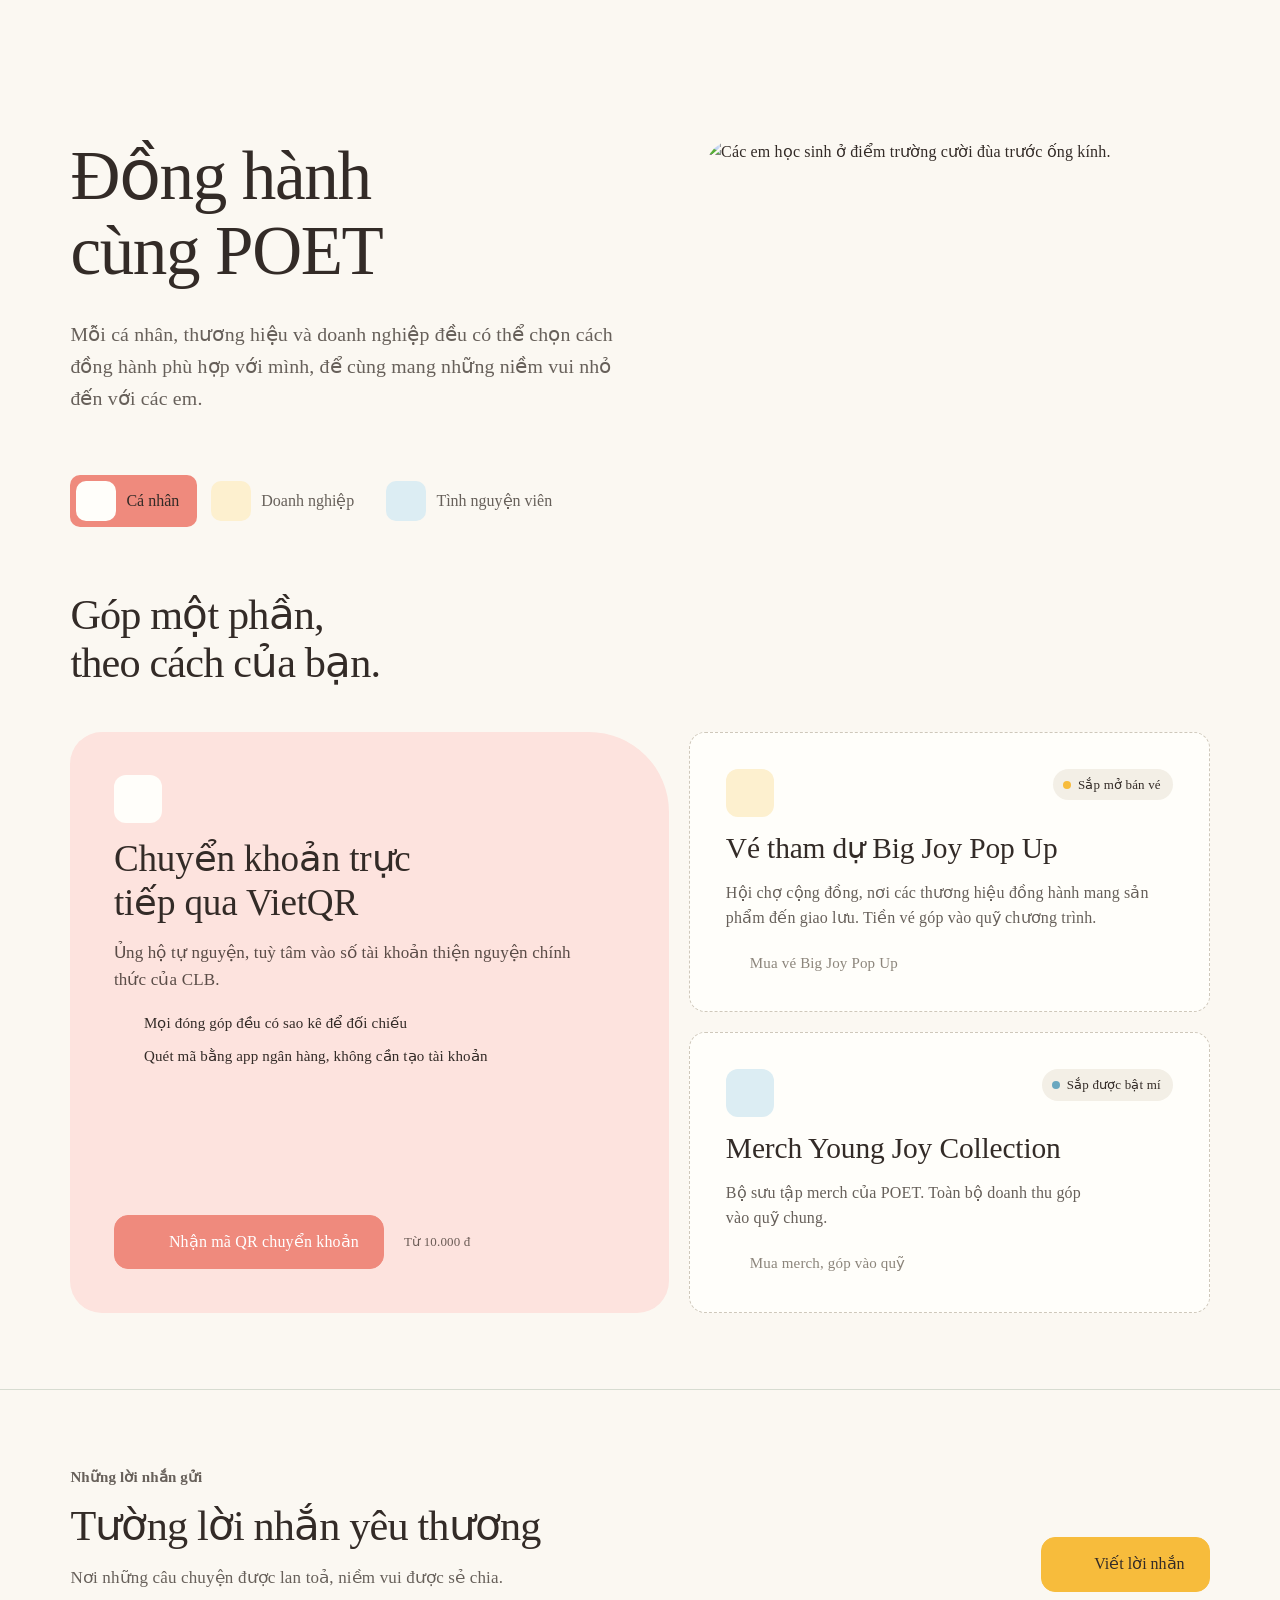
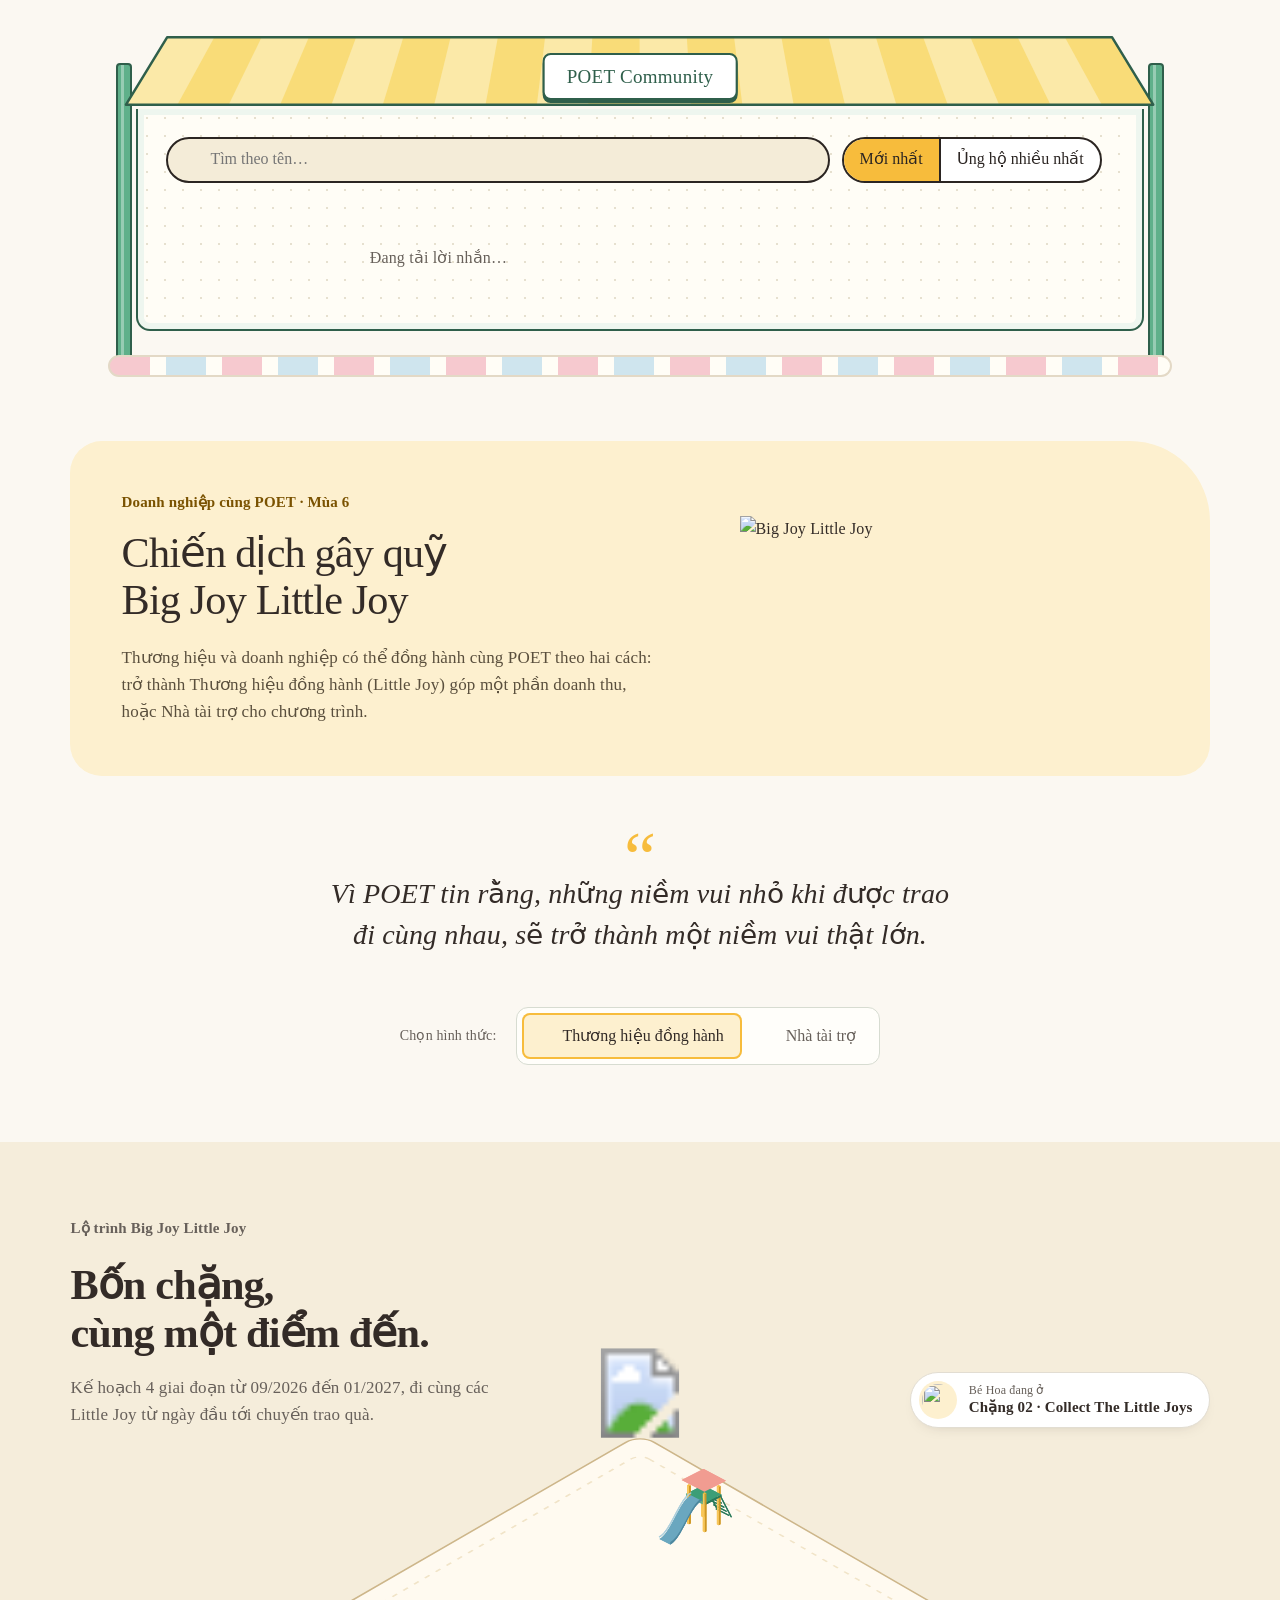
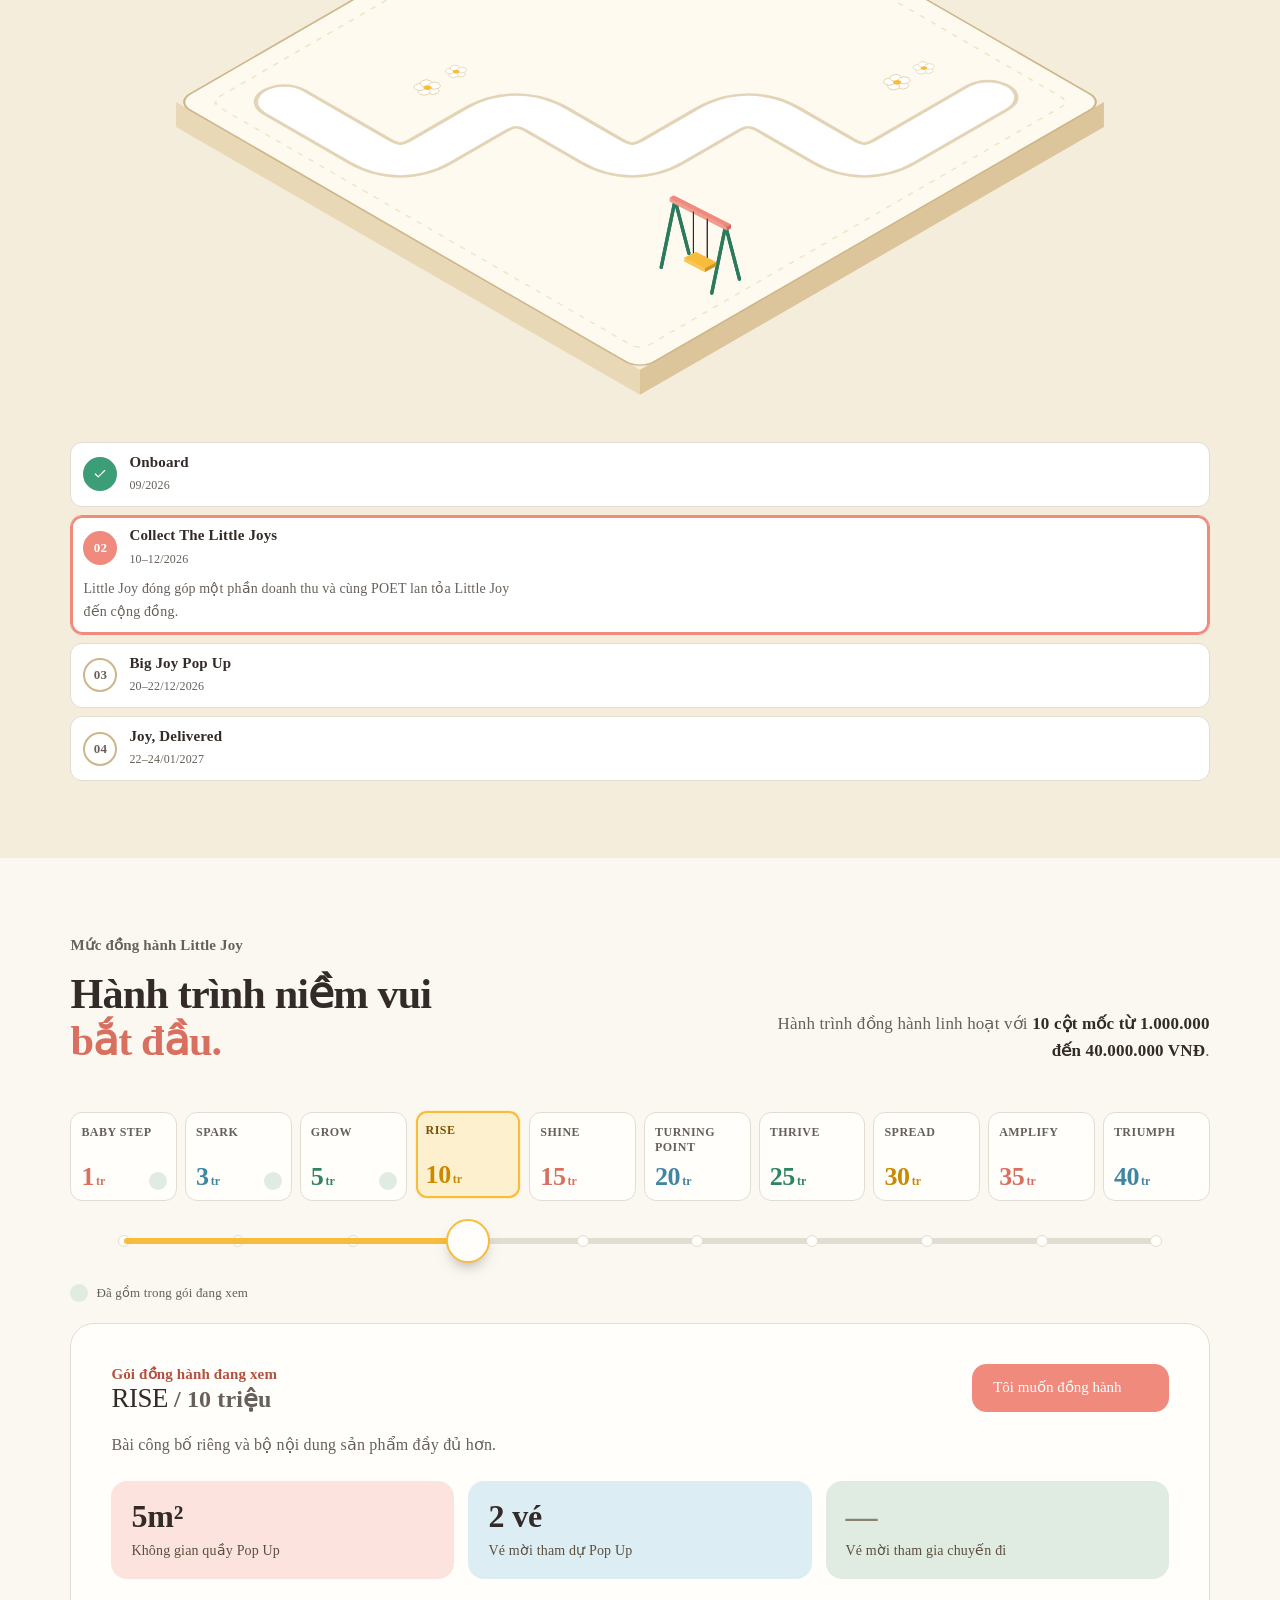
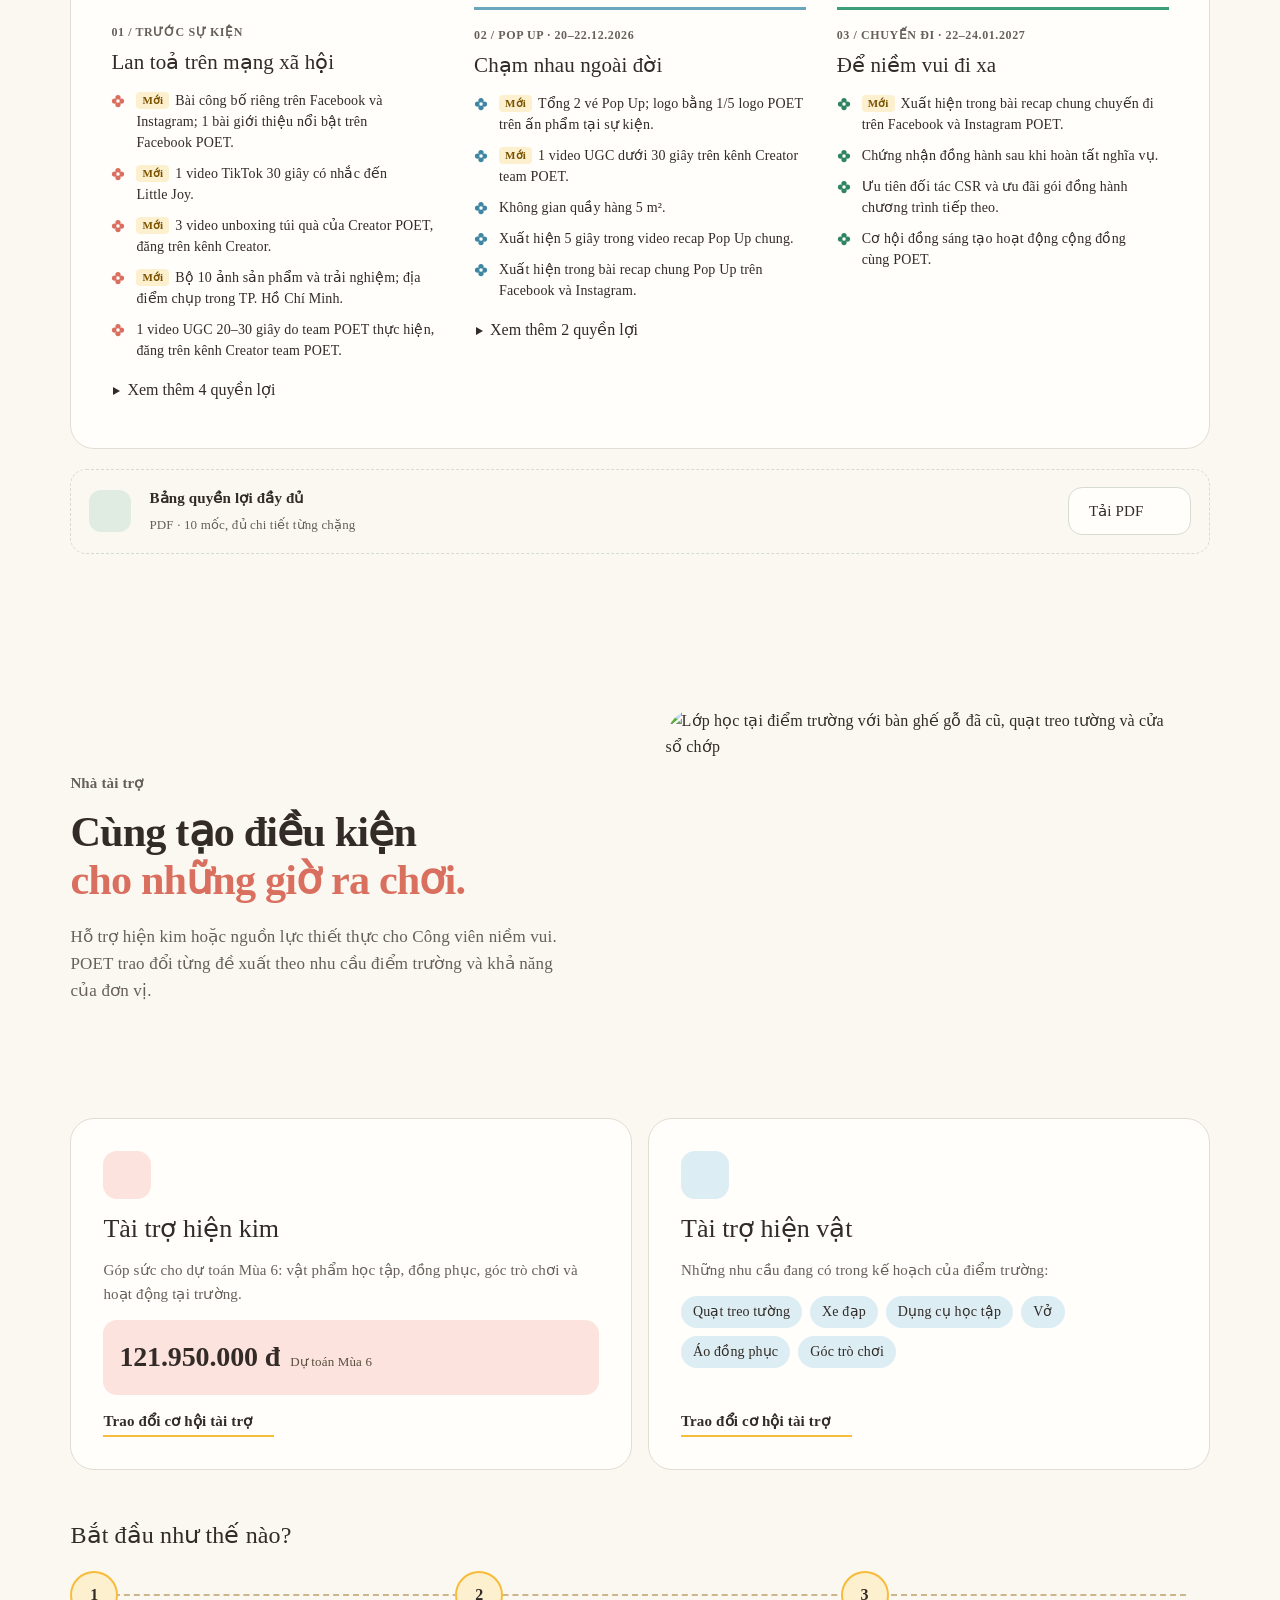
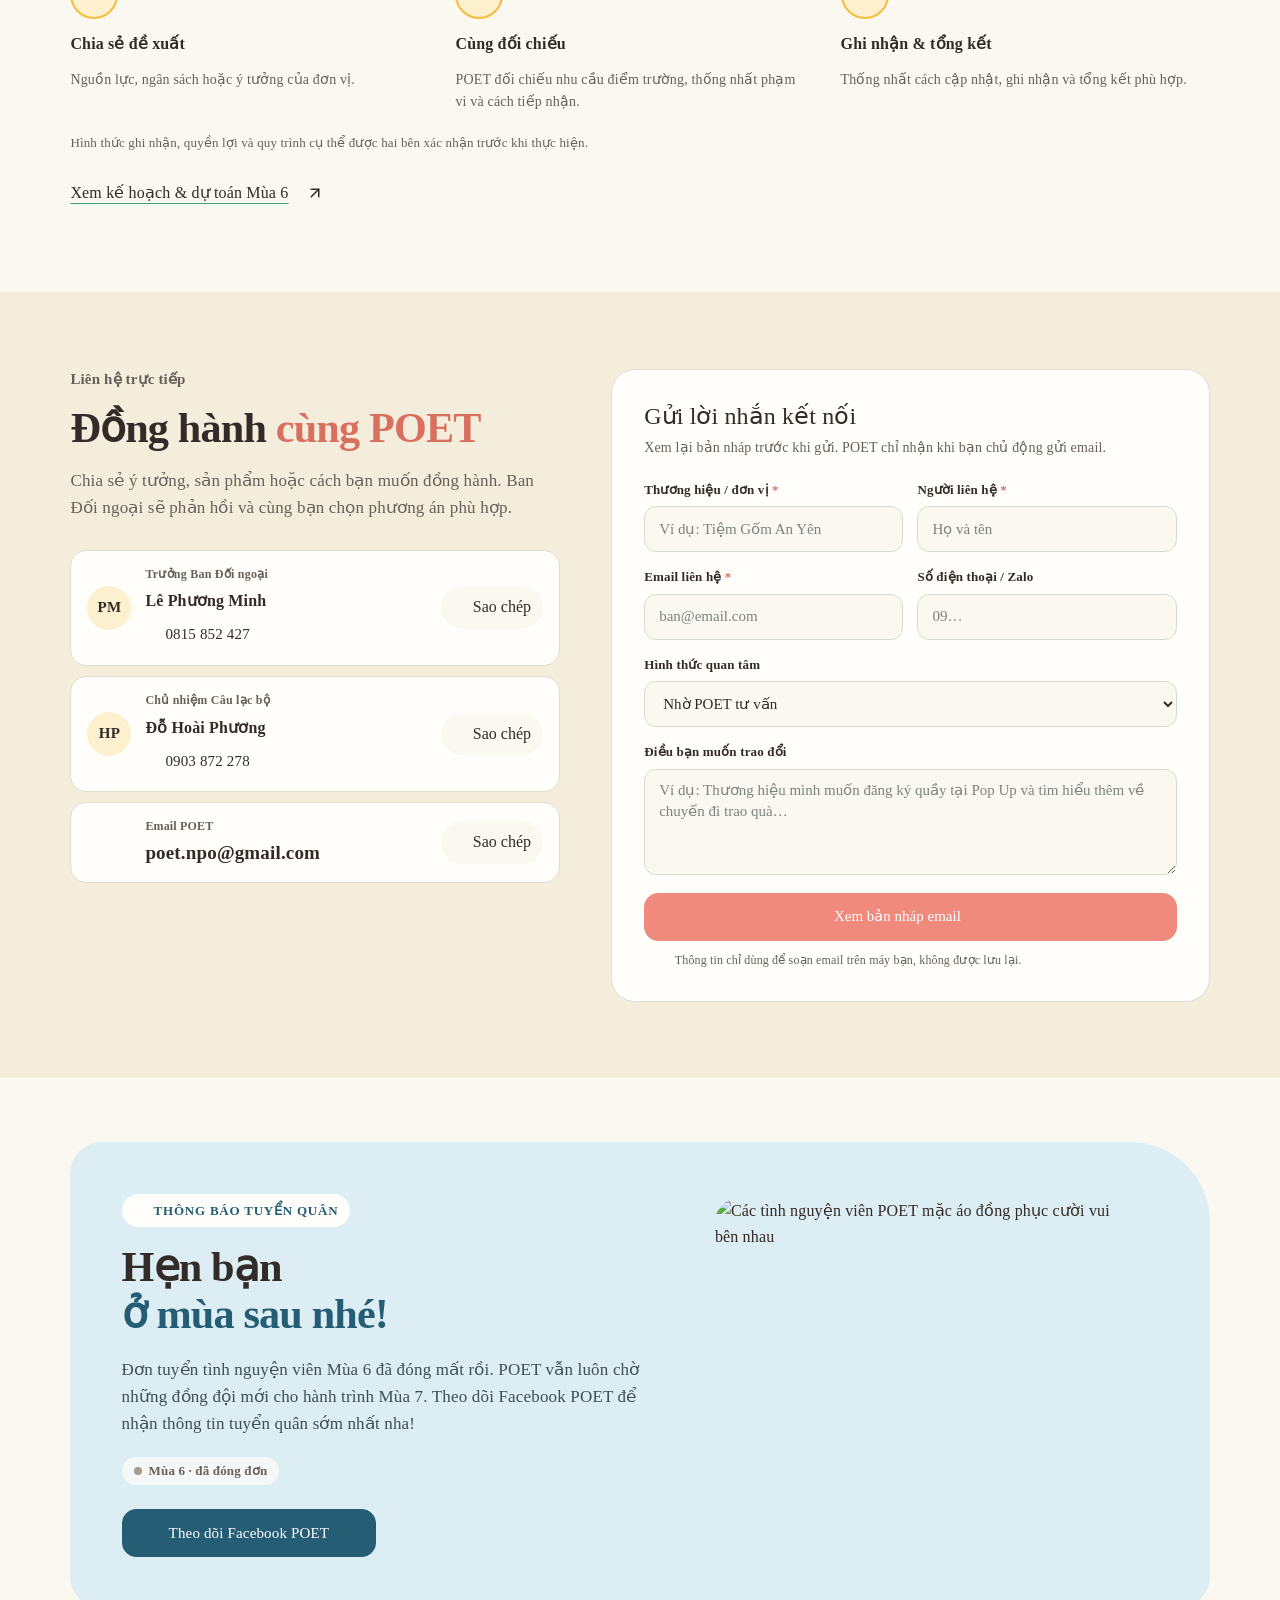
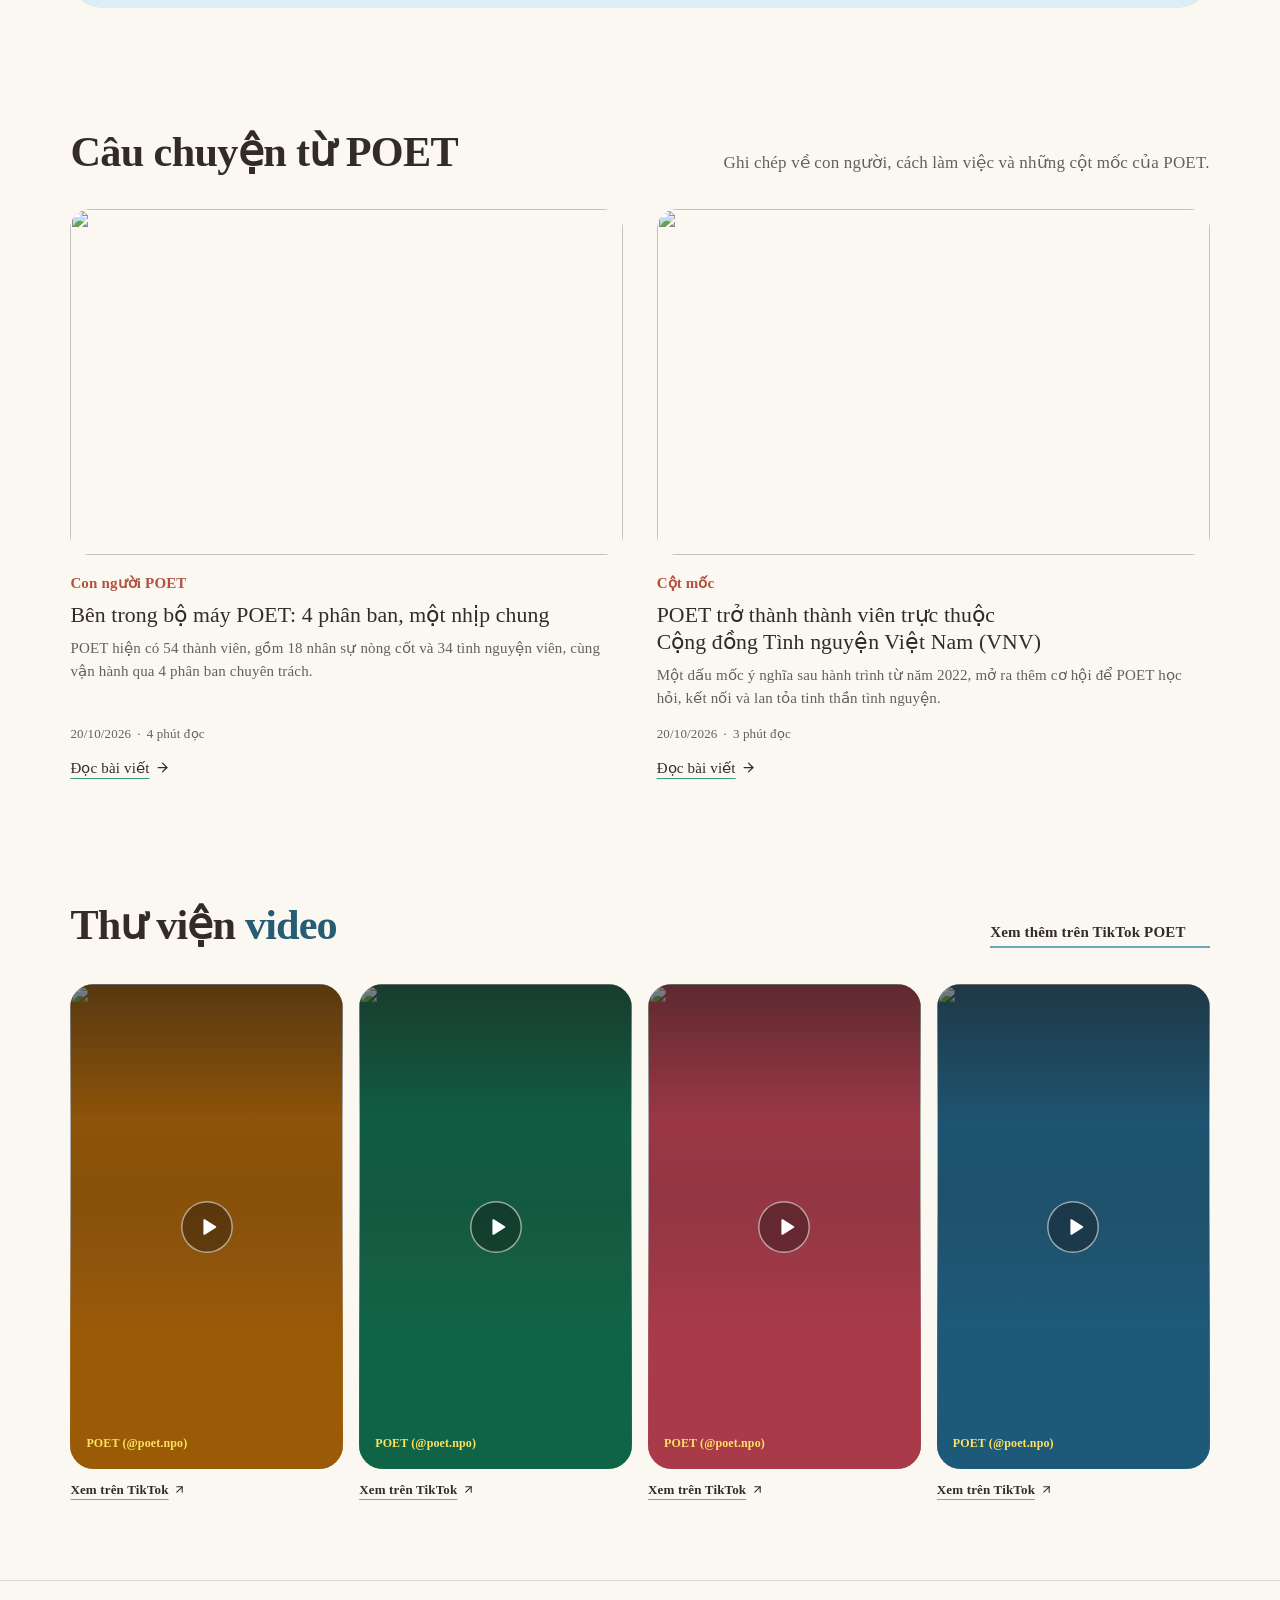
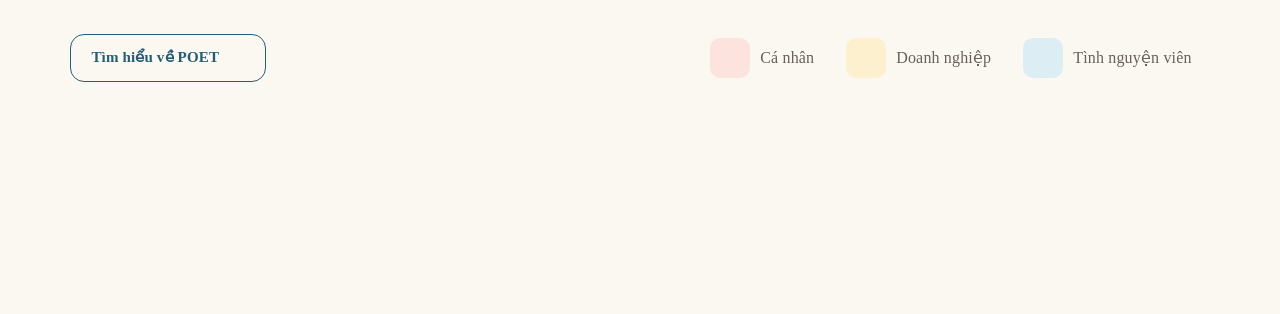
==== dong-hanh/index.html @ 72d04f57 "fb-61: fundraising count-up waits for live numbers instead of running the baked fixture Co-Authored-" ====
<!doctype html>
<html lang="vi"><head><meta charset="utf-8"><script src="../motion/always-motion.js?v=anim-2"></script><meta name="viewport" content="width=device-width,initial-scale=1,viewport-fit=cover"><meta name="theme-color" content="#fbf8f2"><title>Đồng hành cùng POET — POET</title><meta name="description" content="POET — cùng góp sức cho cộng đồng, theo cách của bạn."><link rel="icon" type="image/png" sizes="32x32" href="../assets/brand/favicon-32.png"><link rel="icon" type="image/png" sizes="48x48" href="../assets/brand/favicon-48.png"><link rel="apple-touch-icon" href="../assets/brand/favicon-180.png"><link rel="preload" href="../fonts/Product%20Sans%20Regular.otf" as="font" type="font/otf" crossorigin data-site-font><link rel="stylesheet" href="../v2.css"><link rel="stylesheet" href="../site.css?v=fb-61"><link rel="stylesheet" href="../motion/motion.css?v=anim-4"><script>try{sessionStorage.getItem('poet-wave-in')&&(document.documentElement.classList.add('wave-in'),setTimeout(function(){document.documentElement.classList.remove('wave-in')},1500))}catch(e){}(function(d){var l=['localhost','127.0.0.1','[::1]'].indexOf(location.hostname)>-1&&!/[?&]heroMotion=respect/.test(location.search);if(!('IntersectionObserver'in window)||(matchMedia('(prefers-reduced-motion: reduce)').matches&&!l))return;d.classList.add('m-js');setTimeout(function(){if(!d.classList.contains('m-ready'))d.classList.remove('m-js')},3000)})(document.documentElement)</script><script type="module" src="../motion/motion.mjs?v=anim-4"></script><script type="module" src="../chrome.js?v=fb-61"></script><script type="module" src="../site.js?v=fb-61"></script></head><body><a class="skip-link" href="#noi-dung">Bỏ qua điều hướng</a><poet-nav current="dong-hanh"></poet-nav><main class="site-content" id="noi-dung"><header class="section-shell partner-hero"><div class="partner-hero-copy"><h1>Đồng hành<br>cùng POET</h1><p class="partner-hero-lead">Mỗi cá nhân, thương hiệu và doanh nghiệp đều có thể chọn cách đồng hành phù hợp với mình, để cùng mang những niềm vui nhỏ đến với các&nbsp;em.</p><div class="site-tabs site-tabs--partner" role="tablist" aria-label="Cách đồng hành" data-tab-group="partner"><button type="button" role="tab" id="tab-ca-nhan" aria-controls="ca-nhan" aria-selected="true" tabindex="0"><span class="tab-icon"><span class="prototype-icon" style="--icon:url('../assets/icons/lucide/heart.svg');-webkit-mask-image:url('../assets/icons/lucide/heart.svg');mask-image:url('../assets/icons/lucide/heart.svg')" aria-hidden="true"></span></span><span>Cá nhân</span></button><button type="button" role="tab" id="tab-doanh-nghiep" aria-controls="doanh-nghiep" aria-selected="false" tabindex="-1"><span class="tab-icon"><span class="prototype-icon" style="--icon:url('../assets/icons/lucide/building-2.svg');-webkit-mask-image:url('../assets/icons/lucide/building-2.svg');mask-image:url('../assets/icons/lucide/building-2.svg')" aria-hidden="true"></span></span><span>Doanh nghiệp</span></button><button type="button" role="tab" id="tab-tinh-nguyen-vien" aria-controls="tinh-nguyen-vien" aria-selected="false" tabindex="-1"><span class="tab-icon"><span class="prototype-icon" style="--icon:url('../assets/icons/lucide/users.svg');-webkit-mask-image:url('../assets/icons/lucide/users.svg');mask-image:url('../assets/icons/lucide/users.svg')" aria-hidden="true"></span></span><span>Tình nguyện viên</span></button></div></div><figure class="image-frame partner-hero-photo"><img src="../assets/editorial/school-friends-1280.webp" srcset="../assets/editorial/school-friends-640.webp 640w, ../assets/editorial/school-friends-1280.webp 1280w" sizes="(max-width: 700px) 100vw, 60vw" width="1280" height="853" fetchpriority="high" decoding="async" alt="Các em học sinh ở điểm trường cười đùa trước ống kính."></figure><span data-default-tab="ca-nhan" hidden></span></header><div id="ca-nhan" class="tab-panel" role="tabpanel" aria-labelledby="tab-ca-nhan" tabindex="0"><section class="section-shell individual-ways"><header class="ways-head"><h2>Góp một phần,<br>theo cách của&nbsp;bạn.</h2></header><div class="ways-grid"><article class="way way--open" data-reveal><span class="way-icon"><span class="prototype-icon" style="--icon:url('../assets/icons/lucide/qr-code.svg');-webkit-mask-image:url('../assets/icons/lucide/qr-code.svg');mask-image:url('../assets/icons/lucide/qr-code.svg')" aria-hidden="true"></span></span><h3>Chuyển khoản trực tiếp qua&nbsp;VietQR</h3><p>Ủng hộ tự nguyện, tuỳ tâm vào số tài khoản thiện nguyện chính thức của&nbsp;CLB.</p><ul class="way-checks"><li><span class="prototype-icon" style="--icon:url('../assets/icons/lucide/circle-check.svg');-webkit-mask-image:url('../assets/icons/lucide/circle-check.svg');mask-image:url('../assets/icons/lucide/circle-check.svg')" aria-hidden="true"></span><span>Mọi đóng góp đều có sao kê để đối chiếu</span></li><li><span class="prototype-icon" style="--icon:url('../assets/icons/lucide/circle-check.svg');-webkit-mask-image:url('../assets/icons/lucide/circle-check.svg');mask-image:url('../assets/icons/lucide/circle-check.svg')" aria-hidden="true"></span><span>Quét mã bằng app ngân hàng, không cần tạo tài khoản</span></li></ul><div class="way-cta"><a class="btn" href="../dong-hanh/#ca-nhan" data-donate><span class="prototype-icon" style="--icon:url('../assets/icons/lucide/heart.svg');-webkit-mask-image:url('../assets/icons/lucide/heart.svg');mask-image:url('../assets/icons/lucide/heart.svg')" aria-hidden="true"></span>Nhận mã QR chuyển khoản</a><span class="way-note">Từ 10.000 đ</span></div></article><div class="ways-soon"><article class="way way--soon way--yellow" id="pop-up" data-reveal><div class="way-row"><span class="way-icon"><span class="prototype-icon" style="--icon:url('../assets/icons/lucide/ticket.svg');-webkit-mask-image:url('../assets/icons/lucide/ticket.svg');mask-image:url('../assets/icons/lucide/ticket.svg')" aria-hidden="true"></span></span><span class="way-status"><i aria-hidden="true"></i>Sắp mở bán vé</span></div><h3>Vé tham dự Big Joy Pop&nbsp;Up</h3><p>Hội chợ cộng đồng, nơi các thương hiệu đồng hành mang sản phẩm đến giao lưu. Tiền vé góp vào quỹ chương&nbsp;trình.</p><span class="way-locked" aria-disabled="true"><span class="prototype-icon" style="--icon:url('../assets/icons/lucide/lock.svg');-webkit-mask-image:url('../assets/icons/lucide/lock.svg');mask-image:url('../assets/icons/lucide/lock.svg')" aria-hidden="true"></span><span>Mua vé Big Joy Pop Up<span class="sr-only"> (chưa mở)</span></span></span></article><article class="way way--soon way--blue" id="collection" data-reveal><div class="way-row"><span class="way-icon"><span class="prototype-icon" style="--icon:url('../assets/icons/lucide/shopping-bag.svg');-webkit-mask-image:url('../assets/icons/lucide/shopping-bag.svg');mask-image:url('../assets/icons/lucide/shopping-bag.svg')" aria-hidden="true"></span></span><span class="way-status"><i aria-hidden="true"></i>Sắp được bật mí</span></div><h3>Merch Young Joy&nbsp;Collection</h3><p>Bộ sưu tập merch của POET. Toàn bộ doanh thu góp vào quỹ&nbsp;chung.</p><span class="way-locked" aria-disabled="true"><span class="prototype-icon" style="--icon:url('../assets/icons/lucide/lock.svg');-webkit-mask-image:url('../assets/icons/lucide/lock.svg');mask-image:url('../assets/icons/lucide/lock.svg')" aria-hidden="true"></span><span>Mua merch, góp vào quỹ<span class="sr-only"> (chưa mở)</span></span></span></article></div></div></section><section class="message-section" id="loi-nhan"><div class="section-shell"><header class="wall-head"><div><p class="eyebrow">Những lời nhắn gửi<span class="wall-count" data-wall-count hidden></span></p><h2>Tường lời nhắn yêu&nbsp;thương</h2><p class="wall-sub">Nơi những câu chuyện được lan toả, niềm vui được sẻ&nbsp;chia.</p></div><button type="button" class="btn wall-write" aria-expanded="false" aria-controls="wall-composer" data-wall-toggle data-close-label="Đóng khung viết"><span class="prototype-icon" style="--icon:url('../assets/icons/lucide/pencil.svg');-webkit-mask-image:url('../assets/icons/lucide/pencil.svg');mask-image:url('../assets/icons/lucide/pencil.svg')" aria-hidden="true"></span><span>Viết lời nhắn</span></button></header><div class="wall-composer" id="wall-composer" data-wall-composer inert><div class="wall-composer-inner"><form class="wall-form" data-wall-form novalidate><h3>Viết lời nhắn lên giấy nhắn&nbsp;POET</h3><div class="wall-fields"><div class="wall-field"><label for="wall-name">Tên hoặc biệt danh</label><input id="wall-name" name="name" maxlength="40" autocomplete="nickname" placeholder="Ví dụ: Hoàng My, Nhóm bạn K19"></div><div class="wall-field"><label for="wall-place">Nơi bạn đang sống</label><input id="wall-place" name="place" maxlength="40" placeholder="Ví dụ: TP.HCM, Hà Nội, Cần Thơ"></div><div class="wall-field wall-field--full"><label for="wall-message">Lời nhắn</label><textarea id="wall-message" name="message" maxlength="280" required aria-describedby="wall-message-count wall-message-error" placeholder="Một lời chúc, một kỷ niệm, hay đơn giản là một câu động viên các em"></textarea><span class="wall-hint" id="wall-message-count" data-wall-countdown>0/280</span><p class="wall-error" id="wall-message-error" data-wall-error></p></div><fieldset class="wall-pick"><legend>Màu giấy</legend><button type="button" class="wall-swatch" style="--paper:var(--paper-yellow)" data-paper="yellow" aria-label="Giấy vàng" aria-pressed="true"></button><button type="button" class="wall-swatch" style="--paper:var(--paper-mint)" data-paper="mint" aria-label="Giấy xanh bạc hà" aria-pressed="false"></button><button type="button" class="wall-swatch" style="--paper:var(--paper-peach)" data-paper="peach" aria-label="Giấy cam đào" aria-pressed="false"></button><button type="button" class="wall-swatch" style="--paper:var(--paper-blue)" data-paper="blue" aria-label="Giấy xanh dương" aria-pressed="false"></button><button type="button" class="wall-swatch" style="--paper:var(--paper-pink)" data-paper="pink" aria-label="Giấy hồng" aria-pressed="false"></button></fieldset><fieldset class="wall-pick"><legend>Icon</legend><button type="button" class="wall-glyph" data-glyph="xe-rua" aria-label="Xe rùa" title="Xe rùa" aria-pressed="true"><img src="../assets/icons/hand-drawn/xe-rua.webp" width="32" height="32" alt=""></button><button type="button" class="wall-glyph" data-glyph="cap-sach" aria-label="Cặp sách" title="Cặp sách" aria-pressed="false"><img src="../assets/icons/hand-drawn/cap-sach.webp" width="32" height="32" alt=""></button><button type="button" class="wall-glyph" data-glyph="cau-tuot" aria-label="Cầu tuột" title="Cầu tuột" aria-pressed="false"><img src="../assets/icons/hand-drawn/cau-tuot.webp" width="32" height="32" alt=""></button><button type="button" class="wall-glyph" data-glyph="dep-lao" aria-label="Dép lào" title="Dép lào" aria-pressed="false"><img src="../assets/icons/hand-drawn/dep-lao.webp" width="32" height="32" alt=""></button></fieldset></div><div class="wall-preview" aria-hidden="true"><small>Xem trước</small><div data-wall-preview></div></div><div class="wall-send"><p>Lời nhắn sẽ được POET xem qua trước khi hiện trên tường. Vui lòng không ghi số điện thoại, địa chỉ cụ&nbsp;thể.</p><button class="btn wall-submit" type="submit"><span class="prototype-icon" style="--icon:url('../assets/icons/lucide/send.svg');-webkit-mask-image:url('../assets/icons/lucide/send.svg');mask-image:url('../assets/icons/lucide/send.svg')" aria-hidden="true"></span>Dán lên tường</button></div><p class="wall-status" role="status" data-wall-status></p><template data-wall-soon>Tính năng gửi lời nhắn tự do sắp mở. Bạn có thể gửi lời nhắn kèm lượt ủng hộ ở mục phía trên nhé. <a href="#ca-nhan">Tới mục ủng hộ</a></template></form></div></div><div class="board" data-board><span class="board-post board-post--l" aria-hidden="true"></span><span class="board-post board-post--r" aria-hidden="true"></span><div class="board-roof"><svg viewBox="0 0 1000 70" preserveAspectRatio="none" aria-hidden="true" focusable="false"><polygon points="40,4 960,4 1000,66 0,66" class="roof-fill"/><g class="roof-stripes"><polygon points="40,4 86,4 50,66 0,66"/><polygon points="132,4 178,4 150,66 100,66"/><polygon points="224,4 270,4 250,66 200,66"/><polygon points="316,4 362,4 350,66 300,66"/><polygon points="408,4 454,4 450,66 400,66"/><polygon points="500,4 546,4 550,66 500,66"/><polygon points="592,4 638,4 650,66 600,66"/><polygon points="684,4 730,4 750,66 700,66"/><polygon points="776,4 822,4 850,66 800,66"/><polygon points="868,4 914,4 950,66 900,66"/></g><polygon points="40,4 960,4 1000,66 0,66" class="roof-line"/></svg><span class="board-sign">POET Community</span></div><div class="board-panel"><div class="wall-tools"><label class="wall-search"><span class="prototype-icon" style="--icon:url('../assets/icons/lucide/search.svg');-webkit-mask-image:url('../assets/icons/lucide/search.svg');mask-image:url('../assets/icons/lucide/search.svg')" aria-hidden="true"></span><span class="sr-only">Tìm lời nhắn theo tên</span><input type="search" placeholder="Tìm theo tên…" autocomplete="off" data-wall-search></label><div class="wall-sort" role="group" aria-label="Sắp xếp lời nhắn"><button type="button" data-wall-sort="new" aria-pressed="true">Mới nhất</button><button type="button" data-wall-sort="amount" aria-pressed="false">Ủng hộ nhiều nhất</button></div><span class="wall-range" data-wall-range></span></div><div class="message-wall" data-message-wall data-icon-base="../assets/icons/hand-drawn/" data-papers="yellow mint peach blue pink" data-glyphs="xe-rua cap-sach cau-tuot dep-lao" data-empty="Chưa có lời nhắn công khai. Bạn có thể gửi lời nhắn cùng lượt ủng hộ của mình." data-no-match="Chưa thấy lời nhắn nào khớp tên này." data-error="Chưa tải được tường lời nhắn. Bạn thử lại nhé." aria-live="polite"><p class="wall-state">Đang tải lời&nbsp;nhắn…</p></div><button class="text-button wall-retry" type="button" data-wall-retry hidden>Thử tải lại</button><nav class="wall-pages" aria-label="Trang lời nhắn" data-wall-pages></nav></div><button type="button" class="wall-nav wall-nav--prev" aria-label="Trang trước" data-wall-prev hidden><span class="prototype-icon" style="--icon:url('../assets/icons/lucide/arrow-left.svg');-webkit-mask-image:url('../assets/icons/lucide/arrow-left.svg');mask-image:url('../assets/icons/lucide/arrow-left.svg')" aria-hidden="true"></span></button><button type="button" class="wall-nav wall-nav--next" aria-label="Trang sau" data-wall-next hidden><span class="prototype-icon" style="--icon:url('../assets/icons/lucide/arrow-right.svg');-webkit-mask-image:url('../assets/icons/lucide/arrow-right.svg');mask-image:url('../assets/icons/lucide/arrow-right.svg')" aria-hidden="true"></span></button><span class="board-ground" aria-hidden="true"></span></div></div></section></div><div id="doanh-nghiep" class="tab-panel" role="tabpanel" aria-labelledby="tab-doanh-nghiep" tabindex="0"><section class="section-shell business-intro"><div class="campaign-banner"><div><p class="eyebrow">Doanh nghiệp cùng POET · Mùa&nbsp;6</p><h2>Chiến dịch gây quỹ<br>Big Joy Little&nbsp;Joy</h2><p>Thương hiệu và doanh nghiệp có thể đồng hành cùng POET theo hai cách: trở thành <b>Thương hiệu đồng hành</b> (Little Joy) góp một phần doanh thu, hoặc <b>Nhà tài trợ</b> cho chương&nbsp;trình.</p></div><div class="campaign-art"><img src="../assets/season-6/lettering/big-joy-little-joy-sticker-640.webp" srcset="../assets/season-6/lettering/big-joy-little-joy-sticker-640.webp 640w, ../assets/season-6/lettering/big-joy-little-joy-sticker-1040.webp 1040w" sizes="(max-width: 640px) 80vw, 480px" width="1040" height="460" loading="lazy" decoding="async" alt="Big Joy Little Joy"></div></div><figure class="campaign-quote"><blockquote>Vì POET tin rằng, những niềm vui nhỏ khi được trao đi cùng nhau, sẽ trở thành một niềm vui thật lớn.</blockquote></figure><div class="business-switch-row"><span id="business-switch-label">Chọn hình thức:</span><div class="site-tabs site-tabs--switch" role="tablist" aria-label="Hình thức đồng hành doanh nghiệp" data-tab-group="business"><button type="button" role="tab" id="tab-thuong-hieu" aria-controls="thuong-hieu" aria-selected="true" tabindex="0"><span class="tab-icon"><span class="prototype-icon" style="--icon:url('../assets/icons/lucide/store.svg');-webkit-mask-image:url('../assets/icons/lucide/store.svg');mask-image:url('../assets/icons/lucide/store.svg')" aria-hidden="true"></span></span><span>Thương hiệu đồng hành</span></button><button type="button" role="tab" id="tab-nha-tai-tro" aria-controls="nha-tai-tro" aria-selected="false" tabindex="-1"><span class="tab-icon"><span class="prototype-icon" style="--icon:url('../assets/icons/lucide/handshake.svg');-webkit-mask-image:url('../assets/icons/lucide/handshake.svg');mask-image:url('../assets/icons/lucide/handshake.svg')" aria-hidden="true"></span></span><span>Nhà tài trợ</span></button></div></div></section><div id="thuong-hieu" class="tab-panel" role="tabpanel" aria-labelledby="tab-thuong-hieu" tabindex="0"><section class="journey-section" data-journey><div class="section-shell"><div class="journey-head"><div><p class="eyebrow">Lộ trình Big Joy Little&nbsp;Joy</p><h2>Bốn chặng,<br>cùng một điểm&nbsp;đến.</h2><p class="lead">Kế hoạch 4 giai đoạn từ 09/2026 đến 01/2027, đi cùng các Little Joy từ ngày đầu tới chuyến trao&nbsp;quà.</p></div><div class="journey-now"><img src="../assets/mascot/be-cuc/du-lich.webp" width="38" height="38" loading="lazy" alt=""><span><small>Bé Hoa đang ở</small><b data-journey-now>Chặng 02 · Collect The Little Joys</b></span></div></div><div class="journey-board"><svg viewBox="-560 20 1120 640" role="img" aria-label="Bàn cờ hành trình 4 chặng"><polygon points="519.6,300 0,600 0,628 519.6,328" fill="var(--board-side2)"/><polygon points="-519.6,300 0,600 0,628 -519.6,328" fill="var(--board-side)"/><g transform="matrix(0.866 0.5 -0.866 0.5 0 0)"><rect x="0" y="0" width="600" height="600" rx="18" fill="var(--board-top)" stroke="var(--board-ol)" stroke-width="2"/><rect x="22" y="22" width="556" height="556" rx="12" fill="none" stroke="#f1e4c8" stroke-width="2" stroke-dasharray="6 8"/><g class="journey-daisies" fill="#fff" stroke="#e6d3aa" stroke-width="1"><g transform="translate(146.6 421.4) scale(1)"><circle cx="7.00" cy="0.00" r="5.5"/><circle cx="2.16" cy="6.66" r="5.5"/><circle cx="-5.66" cy="4.11" r="5.5"/><circle cx="-5.66" cy="-4.11" r="5.5"/><circle cx="2.16" cy="-6.66" r="5.5"/><circle r="3.6" fill="#f7bc3c" stroke="none"/></g><g transform="translate(147.1 384.9) scale(0.8)"><circle cx="7.00" cy="0.00" r="5.5"/><circle cx="2.16" cy="6.66" r="5.5"/><circle cx="-5.66" cy="4.11" r="5.5"/><circle cx="-5.66" cy="-4.11" r="5.5"/><circle cx="2.16" cy="-6.66" r="5.5"/><circle r="3.6" fill="#f7bc3c" stroke="none"/></g><g transform="translate(444.3 111.7) scale(1)"><circle cx="7.00" cy="0.00" r="5.5"/><circle cx="2.16" cy="6.66" r="5.5"/><circle cx="-5.66" cy="4.11" r="5.5"/><circle cx="-5.66" cy="-4.11" r="5.5"/><circle cx="2.16" cy="-6.66" r="5.5"/><circle r="3.6" fill="#f7bc3c" stroke="none"/></g><g transform="translate(445.6 78.4) scale(0.8)"><circle cx="7.00" cy="0.00" r="5.5"/><circle cx="2.16" cy="6.66" r="5.5"/><circle cx="-5.66" cy="4.11" r="5.5"/><circle cx="-5.66" cy="-4.11" r="5.5"/><circle cx="2.16" cy="-6.66" r="5.5"/><circle r="3.6" fill="#f7bc3c" stroke="none"/></g></g><path class="road-base" d="M 70 530 H 180 Q 220 530 220 490 V 420 Q 220 380 260 380 H 330 Q 370 380 370 340 V 270 Q 370 230 410 230 H 480 Q 520 230 520 190 V 70"/><path class="road" d="M 70 530 H 180 Q 220 530 220 490 V 420 Q 220 380 260 380 H 330 Q 370 380 370 340 V 270 Q 370 230 410 230 H 480 Q 520 230 520 190 V 70"/><g data-journey-tiles></g></g><g transform="translate(-287.85 -74.55) scale(0.5)"><g class="equipment-size" transform="translate(691.39 363.8) scale(0.7) translate(-691.39 -363.8)"><g class="object-hover"><g id="object-art-slide" class="object-art"><g class="slide-rear-access"><polyline points="770.2,296.52 810.03,316.76" fill="none" stroke-width="4px" stroke-linecap="round" stroke-linejoin="round" stroke="rgb(42, 122, 91)"></polyline><polyline points="762.4,283.48 802.24,303.72" fill="none" stroke-width="4px" stroke-linecap="round" stroke-linejoin="round" stroke="rgb(42, 122, 91)"></polyline><polyline points="754.61,270.44 794.44,290.68" fill="none" stroke-width="4px" stroke-linecap="round" stroke-linejoin="round" stroke="rgb(42, 122, 91)"></polyline><polyline points="746.81,257.4 786.65,277.64" fill="none" stroke-width="4px" stroke-linecap="round" stroke-linejoin="round" stroke="rgb(42, 122, 91)"></polyline><polyline points="739.02,244.36 778.86,264.6" fill="none" stroke-width="4px" stroke-linecap="round" stroke-linejoin="round" stroke="rgb(42, 122, 91)"></polyline><polyline points="774.53,299.56 735.56,224.36" fill="none" stroke-width="4px" stroke-linecap="round" stroke-linejoin="round" stroke="rgb(42, 122, 91)"></polyline><polyline points="817.83,321.56 778.86,246.36" fill="none" stroke-width="4px" stroke-linecap="round" stroke-linejoin="round" stroke="rgb(42, 122, 91)"></polyline></g><polygon points="733.65,197.8 727.76,200.79 727.76,322.79 733.65,319.8" fill="rgb(207, 151, 34)" stroke="none" stroke-width="1px" stroke-linejoin="miter" stroke-linecap="butt"></polygon><polygon points="727.76,200.79 721.87,197.8 721.87,319.8 727.76,322.79" fill="color(srgb 0.973333 0.776667 0.35)" stroke="none" stroke-width="1px" stroke-linejoin="miter" stroke-linecap="butt"></polygon><polygon points="727.76,194.81 733.65,197.8 727.76,200.79 721.87,197.8" fill="rgb(247, 188, 60)" stroke="none" stroke-width="1px" stroke-linejoin="miter" stroke-linecap="butt"></polygon><polygon points="783.88,223.32 777.99,226.31 777.99,348.31 783.88,345.32" fill="rgb(207, 151, 34)" stroke="none" stroke-width="1px" stroke-linejoin="miter" stroke-linecap="butt"></polygon><polygon points="777.99,226.31 772.1,223.32 772.1,345.32 777.99,348.31" fill="color(srgb 0.973333 0.776667 0.35)" stroke="none" stroke-width="1px" stroke-linejoin="miter" stroke-linecap="butt"></polygon><polygon points="777.99,220.33 783.88,223.32 777.99,226.31 772.1,223.32" fill="rgb(247, 188, 60)" stroke="none" stroke-width="1px" stroke-linejoin="miter" stroke-linecap="butt"></polygon><g class="slide-deck"><polygon points="786.65,250.32 732.96,277.6 732.96,284.6 786.65,257.32" fill="rgb(42, 122, 91)" stroke="none" stroke-width="1px" stroke-linejoin="miter" stroke-linecap="butt"></polygon><polygon points="732.96,277.6 674.07,247.68 674.07,254.68 732.96,284.6" fill="color(srgb 0.35 0.676667 0.546667)" stroke="none" stroke-width="1px" stroke-linejoin="miter" stroke-linecap="butt"></polygon><polygon points="727.76,220.4 786.65,250.32 732.96,277.6 674.07,247.68" fill="rgb(60, 158, 119)" stroke="none" stroke-width="1px" stroke-linejoin="miter" stroke-linecap="butt"></polygon></g><polygon points="688.62,220.68 682.73,223.67 682.73,345.67 688.62,342.68" fill="rgb(207, 151, 34)" stroke="none" stroke-width="1px" stroke-linejoin="miter" stroke-linecap="butt"></polygon><polygon points="682.73,223.67 676.84,220.68 676.84,342.68 682.73,345.67" fill="color(srgb 0.973333 0.776667 0.35)" stroke="none" stroke-width="1px" stroke-linejoin="miter" stroke-linecap="butt"></polygon><polygon points="682.73,217.69 688.62,220.68 682.73,223.67 676.84,220.68" fill="rgb(247, 188, 60)" stroke="none" stroke-width="1px" stroke-linejoin="miter" stroke-linecap="butt"></polygon><polygon points="738.85,246.2 732.96,249.19 732.96,371.19 738.85,368.2" fill="rgb(207, 151, 34)" stroke="none" stroke-width="1px" stroke-linejoin="miter" stroke-linecap="butt"></polygon><polygon points="732.96,249.19 727.07,246.2 727.07,368.2 732.96,371.19" fill="color(srgb 0.973333 0.776667 0.35)" stroke="none" stroke-width="1px" stroke-linejoin="miter" stroke-linecap="butt"></polygon><polygon points="732.96,243.21 738.85,246.2 732.96,249.19 727.07,246.2" fill="rgb(247, 188, 60)" stroke="none" stroke-width="1px" stroke-linejoin="miter" stroke-linecap="butt"></polygon><polygon points="688.79,252.52 683.5,255.81 678.22,260.3 672.93,265.94 667.64,272.65 662.35,280.31 657.07,288.8 651.78,297.95 646.49,307.59 641.2,317.52 635.92,327.56 630.63,337.49 625.34,347.13 620.05,356.28 614.77,364.77 609.48,372.43 604.19,379.14 598.91,384.78 593.62,389.27 588.33,392.56 622.97,410.16 628.26,406.87 633.55,402.38 638.83,396.74 644.12,390.03 649.41,382.37 654.7,373.88 659.98,364.73 665.27,355.09 670.56,345.16 675.84,335.12 681.13,325.19 686.42,315.55 691.71,306.4 696.99,297.91 702.28,290.25 707.57,283.54 712.86,277.9 718.14,273.41 723.43,270.12" fill="rgb(106, 167, 191)" stroke="none" stroke-width="1px" stroke-linejoin="miter" stroke-linecap="butt"></polygon><polygon points="723.43,270.12 718.14,273.41 712.86,277.9 707.57,283.54 702.28,290.25 696.99,297.91 691.71,306.4 686.42,315.55 681.13,325.19 675.84,335.12 670.56,345.16 665.27,355.09 659.98,364.73 654.7,373.88 649.41,382.37 644.12,390.03 638.83,396.74 633.55,402.38 628.26,406.87 622.97,410.16 622.97,402.16 628.26,398.87 633.55,394.38 638.83,388.74 644.12,382.03 649.41,374.37 654.7,365.88 659.98,356.73 665.27,347.09 670.56,337.16 675.84,327.12 681.13,317.19 686.42,307.55 691.71,298.4 696.99,289.91 702.28,282.25 707.57,275.54 712.86,269.9 718.14,265.41 723.43,262.12" fill="rgb(77, 135, 158)" stroke="none" stroke-width="1px" stroke-linejoin="miter" stroke-linecap="butt"></polygon><polyline points="688.79,245.52 683.5,248.81 678.22,253.3 672.93,258.94 667.64,265.65 662.35,273.31 657.07,281.8 651.78,290.95 646.49,300.59 641.2,310.52 635.92,320.56 630.63,330.49 625.34,340.13 620.05,349.28 614.77,357.77 609.48,365.43 604.19,372.14 598.91,377.78 593.62,382.27 588.33,385.56" fill="none" stroke-width="4px" stroke-linecap="round" stroke-linejoin="round" stroke="color(srgb 0.678627 0.810196 0.861961)"></polyline><polygon points="728.63,168.92 730.36,169 659.34,204.12" fill="rgb(239, 138, 125)" stroke="none" stroke-width="1px" stroke-linejoin="miter" stroke-linecap="butt"></polygon><polygon points="730.36,169 801.37,205.88 732.09,241.08 659.34,204.12" fill="color(srgb 0.946667 0.61 0.566667)" stroke="none" stroke-width="1px" stroke-linejoin="miter" stroke-linecap="butt"></polygon></g></g><use class="object-hit" href="#object-art-slide" aria-hidden="true"></use></g></g><g transform="translate(-532.9 222.6) scale(0.62)"><g class="equipment-size" transform="translate(968.52 434.2) scale(0.85) translate(-968.52 -434.2)"><g class="object-hover"><g id="object-art-swing" class="object-art"><polyline points="944.27,391.96 914.82,278.92 885.38,421.88" fill="none" stroke-width="7px" stroke-linecap="round" stroke-linejoin="round" stroke="rgb(42, 122, 91)"></polyline><polyline points="1051.65,446.52 1022.21,333.48 992.76,476.44" fill="none" stroke-width="7px" stroke-linecap="round" stroke-linejoin="round" stroke="rgb(42, 122, 91)"></polyline><polygon points="1033.47,330.8 1024.81,335.2 1024.81,343.2 1033.47,338.8" fill="rgb(216, 102, 90)" stroke="none" stroke-width="1px" stroke-linejoin="miter" stroke-linecap="butt"></polygon><polygon points="1024.81,335.2 903.56,273.6 903.56,281.6 1024.81,343.2" fill="color(srgb 0.946667 0.61 0.566667)" stroke="none" stroke-width="1px" stroke-linejoin="miter" stroke-linecap="butt"></polygon><polygon points="912.22,269.2 1033.47,330.8 1024.81,335.2 903.56,273.6" fill="rgb(239, 138, 125)" stroke="none" stroke-width="1px" stroke-linejoin="miter" stroke-linecap="butt"></polygon><g class="swing-seat" data-obj="swing-seat" data-origin="968.52 311.2" style="transform-origin:968.52px 311.2px"><polyline points="953.79,303.72 953.79,398.72" fill="none" stroke-width="2px" stroke-linecap="round" stroke-linejoin="round" stroke="rgb(43, 36, 32)"></polyline><polyline points="983.24,318.68 983.24,413.68" fill="none" stroke-width="2px" stroke-linecap="round" stroke-linejoin="round" stroke="rgb(43, 36, 32)"></polyline><polygon points="1002.29,411.04 978.04,423.36 978.04,431.36 1002.29,419.04" fill="rgb(207, 151, 34)" stroke="none" stroke-width="1px" stroke-linejoin="miter" stroke-linecap="butt"></polygon><polygon points="978.04,423.36 934.74,401.36 934.74,409.36 978.04,431.36" fill="color(srgb 0.973333 0.776667 0.35)" stroke="none" stroke-width="1px" stroke-linejoin="miter" stroke-linecap="butt"></polygon><polygon points="958.99,389.04 1002.29,411.04 978.04,423.36 934.74,401.36" fill="rgb(247, 188, 60)" stroke="none" stroke-width="1px" stroke-linejoin="miter" stroke-linecap="butt"></polygon></g></g></g><use class="object-hit" href="#object-art-swing" aria-hidden="true"></use></g></g><g data-journey-leads></g><g data-journey-pins></g><g class="journey-flag"></g><image data-journey-hoa href="../assets/mascot/be-cuc/du-lich.webp" width="120" height="100" x="-60" y="-96"/></svg><div class="journey-overlay"></div></div><ol class="journey-stops" data-journey-stops><li class="done"><span class="n"><svg viewBox="0 0 24 24" fill="none" stroke="currentColor" stroke-width="2" stroke-linecap="round" stroke-linejoin="round" aria-hidden="true" focusable="false"><path d="M20 6 9 17l-5-5"/></svg></span><b>Onboard</b><small>09/2026</small></li><li class="cur"><span class="n">02</span><b>Collect The Little Joys</b><small>10–12/2026</small><p>Little Joy đóng góp một phần doanh thu và cùng POET lan tỏa Little Joy đến cộng&nbsp;đồng.</p></li><li class=""><span class="n">03</span><b>Big Joy Pop Up</b><small>20–22/12/2026</small></li><li class=""><span class="n">04</span><b>Joy, Delivered</b><small>22–24/01/2027</small></li></ol><script type="application/json" data-journey-data>[{"name":"Onboard","date":"09/2026","start":"2026-09-01","note":"Little Joy tham gia cùng POET, trở thành một phần của hành trình tạo nên Big Joy."},{"name":"Collect The Little Joys","date":"10–12/2026","start":"2026-10-01","note":"Little Joy đóng góp một phần doanh thu và cùng POET lan tỏa Little Joy đến cộng đồng."},{"name":"Big Joy Pop Up","date":"20–22/12/2026","start":"2026-12-20","note":"Little Joy mang sản phẩm đến Pop-up bán hàng, giao lưu & kết nối cùng cộng đồng."},{"name":"Joy, Delivered","date":"22–24/01/2027","start":"2027-01-22","note":"Những đóng góp nhỏ cùng nhau tạo thành Big Joy: Công viên Niềm Vui dành cho cộng đồng."}]</script></div></section><section class="section-shell tier-section" id="quyen-loi"><div class="tier-head"><div><p class="eyebrow">Mức đồng hành Little&nbsp;Joy</p><h2>Hành trình niềm vui<br><span>bắt đầu.</span></h2></div><p class="lead">Hành trình đồng hành linh hoạt với <b>10 cột mốc từ 1.000.000 đến 40.000.000 VNĐ</b>.</p></div><ol class="tier-row" role="tablist" aria-label="Chọn mức đồng hành" data-default-tab="tier-10"><li role="presentation"><button type="button" class="tier-card c0 is-included" role="tab" id="tier-tab-1" aria-controls="tier-1" aria-selected="false" tabindex="-1"><span class="tier-card__name">BABY STEP</span><span class="tier-card__amt">1<small>tr</small></span><span class="tier-card__inc" aria-hidden="true"><span class="prototype-icon" style="--icon:url('../assets/icons/lucide/check.svg');-webkit-mask-image:url('../assets/icons/lucide/check.svg');mask-image:url('../assets/icons/lucide/check.svg')" aria-hidden="true"></span></span></button></li><li role="presentation"><button type="button" class="tier-card c1 is-included" role="tab" id="tier-tab-3" aria-controls="tier-3" aria-selected="false" tabindex="-1"><span class="tier-card__name">SPARK</span><span class="tier-card__amt">3<small>tr</small></span><span class="tier-card__inc" aria-hidden="true"><span class="prototype-icon" style="--icon:url('../assets/icons/lucide/check.svg');-webkit-mask-image:url('../assets/icons/lucide/check.svg');mask-image:url('../assets/icons/lucide/check.svg')" aria-hidden="true"></span></span></button></li><li role="presentation"><button type="button" class="tier-card c2 is-included" role="tab" id="tier-tab-5" aria-controls="tier-5" aria-selected="false" tabindex="-1"><span class="tier-card__name">GROW</span><span class="tier-card__amt">5<small>tr</small></span><span class="tier-card__inc" aria-hidden="true"><span class="prototype-icon" style="--icon:url('../assets/icons/lucide/check.svg');-webkit-mask-image:url('../assets/icons/lucide/check.svg');mask-image:url('../assets/icons/lucide/check.svg')" aria-hidden="true"></span></span></button></li><li role="presentation"><button type="button" class="tier-card c3" role="tab" id="tier-tab-10" aria-controls="tier-10" aria-selected="true" tabindex="0"><span class="tier-card__name">RISE</span><span class="tier-card__amt">10<small>tr</small></span><span class="tier-card__inc" aria-hidden="true"><span class="prototype-icon" style="--icon:url('../assets/icons/lucide/check.svg');-webkit-mask-image:url('../assets/icons/lucide/check.svg');mask-image:url('../assets/icons/lucide/check.svg')" aria-hidden="true"></span></span></button></li><li role="presentation"><button type="button" class="tier-card c0" role="tab" id="tier-tab-15" aria-controls="tier-15" aria-selected="false" tabindex="-1"><span class="tier-card__name">SHINE</span><span class="tier-card__amt">15<small>tr</small></span><span class="tier-card__inc" aria-hidden="true"><span class="prototype-icon" style="--icon:url('../assets/icons/lucide/check.svg');-webkit-mask-image:url('../assets/icons/lucide/check.svg');mask-image:url('../assets/icons/lucide/check.svg')" aria-hidden="true"></span></span></button></li><li role="presentation"><button type="button" class="tier-card c1" role="tab" id="tier-tab-20" aria-controls="tier-20" aria-selected="false" tabindex="-1"><span class="tier-card__name">TURNING POINT</span><span class="tier-card__amt">20<small>tr</small></span><span class="tier-card__inc" aria-hidden="true"><span class="prototype-icon" style="--icon:url('../assets/icons/lucide/check.svg');-webkit-mask-image:url('../assets/icons/lucide/check.svg');mask-image:url('../assets/icons/lucide/check.svg')" aria-hidden="true"></span></span></button></li><li role="presentation"><button type="button" class="tier-card c2" role="tab" id="tier-tab-25" aria-controls="tier-25" aria-selected="false" tabindex="-1"><span class="tier-card__name">THRIVE</span><span class="tier-card__amt">25<small>tr</small></span><span class="tier-card__inc" aria-hidden="true"><span class="prototype-icon" style="--icon:url('../assets/icons/lucide/check.svg');-webkit-mask-image:url('../assets/icons/lucide/check.svg');mask-image:url('../assets/icons/lucide/check.svg')" aria-hidden="true"></span></span></button></li><li role="presentation"><button type="button" class="tier-card c3" role="tab" id="tier-tab-30" aria-controls="tier-30" aria-selected="false" tabindex="-1"><span class="tier-card__name">SPREAD</span><span class="tier-card__amt">30<small>tr</small></span><span class="tier-card__inc" aria-hidden="true"><span class="prototype-icon" style="--icon:url('../assets/icons/lucide/check.svg');-webkit-mask-image:url('../assets/icons/lucide/check.svg');mask-image:url('../assets/icons/lucide/check.svg')" aria-hidden="true"></span></span></button></li><li role="presentation"><button type="button" class="tier-card c0" role="tab" id="tier-tab-35" aria-controls="tier-35" aria-selected="false" tabindex="-1"><span class="tier-card__name">AMPLIFY</span><span class="tier-card__amt">35<small>tr</small></span><span class="tier-card__inc" aria-hidden="true"><span class="prototype-icon" style="--icon:url('../assets/icons/lucide/check.svg');-webkit-mask-image:url('../assets/icons/lucide/check.svg');mask-image:url('../assets/icons/lucide/check.svg')" aria-hidden="true"></span></span></button></li><li role="presentation"><button type="button" class="tier-card c1" role="tab" id="tier-tab-40" aria-controls="tier-40" aria-selected="false" tabindex="-1"><span class="tier-card__name">TRIUMPH</span><span class="tier-card__amt">40<small>tr</small></span><span class="tier-card__inc" aria-hidden="true"><span class="prototype-icon" style="--icon:url('../assets/icons/lucide/check.svg');-webkit-mask-image:url('../assets/icons/lucide/check.svg');mask-image:url('../assets/icons/lucide/check.svg')" aria-hidden="true"></span></span></button></li></ol><div class="tier-slider" style="--p:0.3333"><span class="tier-stop" style="--i:0"></span><span class="tier-stop" style="--i:1"></span><span class="tier-stop" style="--i:2"></span><span class="tier-stop" style="--i:3"></span><span class="tier-stop" style="--i:4"></span><span class="tier-stop" style="--i:5"></span><span class="tier-stop" style="--i:6"></span><span class="tier-stop" style="--i:7"></span><span class="tier-stop" style="--i:8"></span><span class="tier-stop" style="--i:9"></span><input type="range" class="tier-range" min="0" max="9" step="1" value="3" aria-label="Chọn mức đồng hành" aria-valuetext="RISE / 10 triệu"></div><p class="tier-legend"><span class="tier-card__inc is-static" aria-hidden="true"><span class="prototype-icon" style="--icon:url('../assets/icons/lucide/check.svg');-webkit-mask-image:url('../assets/icons/lucide/check.svg');mask-image:url('../assets/icons/lucide/check.svg')" aria-hidden="true"></span></span>Đã gồm trong gói đang&nbsp;xem</p><div id="tier-1" class="tier-detail tab-panel" role="tabpanel" aria-labelledby="tier-tab-1" tabindex="0" hidden><div class="tier-detail__head"><div><p class="tier-kicker">Gói đồng hành đang&nbsp;xem</p><h3>BABY STEP<span>/ 1 triệu</span></h3><p class="tier-tagline">Bước đầu tiên để thương hiệu có mặt trong hành&nbsp;trình.</p></div><button type="button" class="btn btn--coral" data-tier-compose="1" data-tier-name="BABY STEP">Tôi muốn đồng hành <span class="prototype-icon" style="--icon:url('../assets/icons/lucide/arrow-up-right.svg');-webkit-mask-image:url('../assets/icons/lucide/arrow-up-right.svg');mask-image:url('../assets/icons/lucide/arrow-up-right.svg')" aria-hidden="true"></span></button></div><div class="tier-stats"><div class="tier-stat s0 is-off"><b>—</b><small>Không gian quầy Pop Up</small></div><div class="tier-stat s1 is-off"><b>—</b><small>Vé mời tham dự Pop Up</small></div><div class="tier-stat s2 is-off"><b>—</b><small>Vé mời tham gia chuyến đi</small></div></div><div class="tier-phases"><div class="tier-phase p0"><p class="no">01 / Trước sự&nbsp;kiện</p><h4>Lan toả trên mạng xã&nbsp;hội</h4><ul><li><svg class="tier-bullet" viewBox="0 0 16 16" aria-hidden="true"><g fill="currentColor"><circle cx="8" cy="4" r="3"/><circle cx="12" cy="8" r="3"/><circle cx="8" cy="12" r="3"/><circle cx="4" cy="8" r="3"/></g><circle cx="8" cy="8" r="2" fill="#fff"/></svg><span>Bài công bố chung sự tham gia của Little Joy trên Facebook và Instagram theo từng tuần.</span></li><li><svg class="tier-bullet" viewBox="0 0 16 16" aria-hidden="true"><g fill="currentColor"><circle cx="8" cy="4" r="3"/><circle cx="12" cy="8" r="3"/><circle cx="8" cy="12" r="3"/><circle cx="4" cy="8" r="3"/></g><circle cx="8" cy="8" r="2" fill="#fff"/></svg><span>Sử dụng ảnh tiền trạm trong 12 tháng, theo phạm vi hai bên thống nhất.</span></li><li><svg class="tier-bullet" viewBox="0 0 16 16" aria-hidden="true"><g fill="currentColor"><circle cx="8" cy="4" r="3"/><circle cx="12" cy="8" r="3"/><circle cx="8" cy="12" r="3"/><circle cx="4" cy="8" r="3"/></g><circle cx="8" cy="8" r="2" fill="#fff"/></svg><span>Cập nhật tiến độ gây quỹ và quyền lợi.</span></li></ul></div><div class="tier-phase p1"><p class="no">02 / Pop Up ·&nbsp;20–22.12.2026</p><h4>Chạm nhau ngoài&nbsp;đời</h4><ul><li><svg class="tier-bullet" viewBox="0 0 16 16" aria-hidden="true"><g fill="currentColor"><circle cx="8" cy="4" r="3"/><circle cx="12" cy="8" r="3"/><circle cx="8" cy="12" r="3"/><circle cx="4" cy="8" r="3"/></g><circle cx="8" cy="8" r="2" fill="#fff"/></svg><span>Phát voucher của Little Joy kèm vé tham dự Pop Up.</span></li></ul></div><div class="tier-phase p2"><p class="no">03 / Chuyến đi ·&nbsp;22–24.01.2027</p><h4>Để niềm vui đi&nbsp;xa</h4><ul><li><svg class="tier-bullet" viewBox="0 0 16 16" aria-hidden="true"><g fill="currentColor"><circle cx="8" cy="4" r="3"/><circle cx="12" cy="8" r="3"/><circle cx="8" cy="12" r="3"/><circle cx="4" cy="8" r="3"/></g><circle cx="8" cy="8" r="2" fill="#fff"/></svg><span>Chứng nhận đồng hành sau khi hoàn tất nghĩa vụ.</span></li><li><svg class="tier-bullet" viewBox="0 0 16 16" aria-hidden="true"><g fill="currentColor"><circle cx="8" cy="4" r="3"/><circle cx="12" cy="8" r="3"/><circle cx="8" cy="12" r="3"/><circle cx="4" cy="8" r="3"/></g><circle cx="8" cy="8" r="2" fill="#fff"/></svg><span>Ưu tiên đối tác CSR và ưu đãi gói đồng hành chương trình tiếp theo.</span></li><li><svg class="tier-bullet" viewBox="0 0 16 16" aria-hidden="true"><g fill="currentColor"><circle cx="8" cy="4" r="3"/><circle cx="12" cy="8" r="3"/><circle cx="8" cy="12" r="3"/><circle cx="4" cy="8" r="3"/></g><circle cx="8" cy="8" r="2" fill="#fff"/></svg><span>Cơ hội đồng sáng tạo hoạt động cộng đồng cùng POET.</span></li></ul></div></div></div><div id="tier-3" class="tier-detail tab-panel" role="tabpanel" aria-labelledby="tier-tab-3" tabindex="0" hidden><div class="tier-detail__head"><div><p class="tier-kicker">Gói đồng hành đang&nbsp;xem</p><h3>SPARK<span>/ 3 triệu</span></h3><p class="tier-tagline">Có mặt tại Pop Up và trong bài recap&nbsp;chung.</p></div><button type="button" class="btn btn--coral" data-tier-compose="3" data-tier-name="SPARK">Tôi muốn đồng hành <span class="prototype-icon" style="--icon:url('../assets/icons/lucide/arrow-up-right.svg');-webkit-mask-image:url('../assets/icons/lucide/arrow-up-right.svg');mask-image:url('../assets/icons/lucide/arrow-up-right.svg')" aria-hidden="true"></span></button></div><div class="tier-stats"><div class="tier-stat s0 is-off"><b>—</b><small>Không gian quầy Pop Up</small></div><div class="tier-stat s1"><b>1 vé</b><small>Vé mời tham dự Pop Up</small></div><div class="tier-stat s2 is-off"><b>—</b><small>Vé mời tham gia chuyến đi</small></div></div><div class="tier-phases"><div class="tier-phase p0"><p class="no">01 / Trước sự&nbsp;kiện</p><h4>Lan toả trên mạng xã&nbsp;hội</h4><ul><li><svg class="tier-bullet" viewBox="0 0 16 16" aria-hidden="true"><g fill="currentColor"><circle cx="8" cy="4" r="3"/><circle cx="12" cy="8" r="3"/><circle cx="8" cy="12" r="3"/><circle cx="4" cy="8" r="3"/></g><circle cx="8" cy="8" r="2" fill="#fff"/></svg><span><span class="tier-new">Mới</span>Được nhắc trong bình luận các bài cập nhật cột mốc 30, 50 và 100 triệu đồng.</span></li><li><svg class="tier-bullet" viewBox="0 0 16 16" aria-hidden="true"><g fill="currentColor"><circle cx="8" cy="4" r="3"/><circle cx="12" cy="8" r="3"/><circle cx="8" cy="12" r="3"/><circle cx="4" cy="8" r="3"/></g><circle cx="8" cy="8" r="2" fill="#fff"/></svg><span>Bài công bố chung sự tham gia của Little Joy trên Facebook và Instagram theo từng tuần.</span></li><li><svg class="tier-bullet" viewBox="0 0 16 16" aria-hidden="true"><g fill="currentColor"><circle cx="8" cy="4" r="3"/><circle cx="12" cy="8" r="3"/><circle cx="8" cy="12" r="3"/><circle cx="4" cy="8" r="3"/></g><circle cx="8" cy="8" r="2" fill="#fff"/></svg><span>Sử dụng ảnh tiền trạm trong 12 tháng, theo phạm vi hai bên thống nhất.</span></li><li><svg class="tier-bullet" viewBox="0 0 16 16" aria-hidden="true"><g fill="currentColor"><circle cx="8" cy="4" r="3"/><circle cx="12" cy="8" r="3"/><circle cx="8" cy="12" r="3"/><circle cx="4" cy="8" r="3"/></g><circle cx="8" cy="8" r="2" fill="#fff"/></svg><span>Cập nhật tiến độ gây quỹ và quyền lợi.</span></li></ul></div><div class="tier-phase p1"><p class="no">02 / Pop Up ·&nbsp;20–22.12.2026</p><h4>Chạm nhau ngoài&nbsp;đời</h4><ul><li><svg class="tier-bullet" viewBox="0 0 16 16" aria-hidden="true"><g fill="currentColor"><circle cx="8" cy="4" r="3"/><circle cx="12" cy="8" r="3"/><circle cx="8" cy="12" r="3"/><circle cx="4" cy="8" r="3"/></g><circle cx="8" cy="8" r="2" fill="#fff"/></svg><span><span class="tier-new">Mới</span>1 vé tham dự Pop Up miễn phí.</span></li><li><svg class="tier-bullet" viewBox="0 0 16 16" aria-hidden="true"><g fill="currentColor"><circle cx="8" cy="4" r="3"/><circle cx="12" cy="8" r="3"/><circle cx="8" cy="12" r="3"/><circle cx="4" cy="8" r="3"/></g><circle cx="8" cy="8" r="2" fill="#fff"/></svg><span><span class="tier-new">Mới</span>Xuất hiện trong bài recap chung Pop Up trên Facebook và Instagram.</span></li><li><svg class="tier-bullet" viewBox="0 0 16 16" aria-hidden="true"><g fill="currentColor"><circle cx="8" cy="4" r="3"/><circle cx="12" cy="8" r="3"/><circle cx="8" cy="12" r="3"/><circle cx="4" cy="8" r="3"/></g><circle cx="8" cy="8" r="2" fill="#fff"/></svg><span><span class="tier-new">Mới</span>Sử dụng bộ ảnh Pop Up trong 12 tháng từ khi nhận, theo phạm vi thống nhất.</span></li><li><svg class="tier-bullet" viewBox="0 0 16 16" aria-hidden="true"><g fill="currentColor"><circle cx="8" cy="4" r="3"/><circle cx="12" cy="8" r="3"/><circle cx="8" cy="12" r="3"/><circle cx="4" cy="8" r="3"/></g><circle cx="8" cy="8" r="2" fill="#fff"/></svg><span>Phát voucher của Little Joy kèm vé tham dự Pop Up.</span></li></ul></div><div class="tier-phase p2"><p class="no">03 / Chuyến đi ·&nbsp;22–24.01.2027</p><h4>Để niềm vui đi&nbsp;xa</h4><ul><li><svg class="tier-bullet" viewBox="0 0 16 16" aria-hidden="true"><g fill="currentColor"><circle cx="8" cy="4" r="3"/><circle cx="12" cy="8" r="3"/><circle cx="8" cy="12" r="3"/><circle cx="4" cy="8" r="3"/></g><circle cx="8" cy="8" r="2" fill="#fff"/></svg><span>Chứng nhận đồng hành sau khi hoàn tất nghĩa vụ.</span></li><li><svg class="tier-bullet" viewBox="0 0 16 16" aria-hidden="true"><g fill="currentColor"><circle cx="8" cy="4" r="3"/><circle cx="12" cy="8" r="3"/><circle cx="8" cy="12" r="3"/><circle cx="4" cy="8" r="3"/></g><circle cx="8" cy="8" r="2" fill="#fff"/></svg><span>Ưu tiên đối tác CSR và ưu đãi gói đồng hành chương trình tiếp theo.</span></li><li><svg class="tier-bullet" viewBox="0 0 16 16" aria-hidden="true"><g fill="currentColor"><circle cx="8" cy="4" r="3"/><circle cx="12" cy="8" r="3"/><circle cx="8" cy="12" r="3"/><circle cx="4" cy="8" r="3"/></g><circle cx="8" cy="8" r="2" fill="#fff"/></svg><span>Cơ hội đồng sáng tạo hoạt động cộng đồng cùng POET.</span></li></ul></div></div></div><div id="tier-5" class="tier-detail tab-panel" role="tabpanel" aria-labelledby="tier-tab-5" tabindex="0" hidden><div class="tier-detail__head"><div><p class="tier-kicker">Gói đồng hành đang&nbsp;xem</p><h3>GROW<span>/ 5 triệu</span></h3><p class="tier-tagline">Có quầy hàng riêng và video giới thiệu sản&nbsp;phẩm.</p></div><button type="button" class="btn btn--coral" data-tier-compose="5" data-tier-name="GROW">Tôi muốn đồng hành <span class="prototype-icon" style="--icon:url('../assets/icons/lucide/arrow-up-right.svg');-webkit-mask-image:url('../assets/icons/lucide/arrow-up-right.svg');mask-image:url('../assets/icons/lucide/arrow-up-right.svg')" aria-hidden="true"></span></button></div><div class="tier-stats"><div class="tier-stat s0"><b>5m²</b><small>Không gian quầy Pop Up</small></div><div class="tier-stat s1"><b>1 vé</b><small>Vé mời tham dự Pop Up</small></div><div class="tier-stat s2 is-off"><b>—</b><small>Vé mời tham gia chuyến đi</small></div></div><div class="tier-phases"><div class="tier-phase p0"><p class="no">01 / Trước sự&nbsp;kiện</p><h4>Lan toả trên mạng xã&nbsp;hội</h4><ul><li><svg class="tier-bullet" viewBox="0 0 16 16" aria-hidden="true"><g fill="currentColor"><circle cx="8" cy="4" r="3"/><circle cx="12" cy="8" r="3"/><circle cx="8" cy="12" r="3"/><circle cx="4" cy="8" r="3"/></g><circle cx="8" cy="8" r="2" fill="#fff"/></svg><span><span class="tier-new">Mới</span>1 video UGC 20–30 giây do team POET thực hiện, đăng trên kênh Creator team POET.</span></li><li><svg class="tier-bullet" viewBox="0 0 16 16" aria-hidden="true"><g fill="currentColor"><circle cx="8" cy="4" r="3"/><circle cx="12" cy="8" r="3"/><circle cx="8" cy="12" r="3"/><circle cx="4" cy="8" r="3"/></g><circle cx="8" cy="8" r="2" fill="#fff"/></svg><span>Được nhắc trong bình luận các bài cập nhật cột mốc 30, 50 và 100 triệu đồng.</span></li><li><svg class="tier-bullet" viewBox="0 0 16 16" aria-hidden="true"><g fill="currentColor"><circle cx="8" cy="4" r="3"/><circle cx="12" cy="8" r="3"/><circle cx="8" cy="12" r="3"/><circle cx="4" cy="8" r="3"/></g><circle cx="8" cy="8" r="2" fill="#fff"/></svg><span>Bài công bố chung sự tham gia của Little Joy trên Facebook và Instagram theo từng tuần.</span></li><li><svg class="tier-bullet" viewBox="0 0 16 16" aria-hidden="true"><g fill="currentColor"><circle cx="8" cy="4" r="3"/><circle cx="12" cy="8" r="3"/><circle cx="8" cy="12" r="3"/><circle cx="4" cy="8" r="3"/></g><circle cx="8" cy="8" r="2" fill="#fff"/></svg><span>Sử dụng ảnh tiền trạm trong 12 tháng, theo phạm vi hai bên thống nhất.</span></li><li><svg class="tier-bullet" viewBox="0 0 16 16" aria-hidden="true"><g fill="currentColor"><circle cx="8" cy="4" r="3"/><circle cx="12" cy="8" r="3"/><circle cx="8" cy="12" r="3"/><circle cx="4" cy="8" r="3"/></g><circle cx="8" cy="8" r="2" fill="#fff"/></svg><span>Cập nhật tiến độ gây quỹ và quyền lợi.</span></li></ul></div><div class="tier-phase p1"><p class="no">02 / Pop Up ·&nbsp;20–22.12.2026</p><h4>Chạm nhau ngoài&nbsp;đời</h4><ul><li><svg class="tier-bullet" viewBox="0 0 16 16" aria-hidden="true"><g fill="currentColor"><circle cx="8" cy="4" r="3"/><circle cx="12" cy="8" r="3"/><circle cx="8" cy="12" r="3"/><circle cx="4" cy="8" r="3"/></g><circle cx="8" cy="8" r="2" fill="#fff"/></svg><span><span class="tier-new">Mới</span>Không gian quầy hàng 5 m².</span></li><li><svg class="tier-bullet" viewBox="0 0 16 16" aria-hidden="true"><g fill="currentColor"><circle cx="8" cy="4" r="3"/><circle cx="12" cy="8" r="3"/><circle cx="8" cy="12" r="3"/><circle cx="4" cy="8" r="3"/></g><circle cx="8" cy="8" r="2" fill="#fff"/></svg><span><span class="tier-new">Mới</span>Xuất hiện 5 giây trong video recap Pop Up chung.</span></li><li><svg class="tier-bullet" viewBox="0 0 16 16" aria-hidden="true"><g fill="currentColor"><circle cx="8" cy="4" r="3"/><circle cx="12" cy="8" r="3"/><circle cx="8" cy="12" r="3"/><circle cx="4" cy="8" r="3"/></g><circle cx="8" cy="8" r="2" fill="#fff"/></svg><span>1 vé tham dự Pop Up miễn phí.</span></li><li><svg class="tier-bullet" viewBox="0 0 16 16" aria-hidden="true"><g fill="currentColor"><circle cx="8" cy="4" r="3"/><circle cx="12" cy="8" r="3"/><circle cx="8" cy="12" r="3"/><circle cx="4" cy="8" r="3"/></g><circle cx="8" cy="8" r="2" fill="#fff"/></svg><span>Xuất hiện trong bài recap chung Pop Up trên Facebook và Instagram.</span></li><li><svg class="tier-bullet" viewBox="0 0 16 16" aria-hidden="true"><g fill="currentColor"><circle cx="8" cy="4" r="3"/><circle cx="12" cy="8" r="3"/><circle cx="8" cy="12" r="3"/><circle cx="4" cy="8" r="3"/></g><circle cx="8" cy="8" r="2" fill="#fff"/></svg><span>Sử dụng bộ ảnh Pop Up trong 12 tháng từ khi nhận, theo phạm vi thống nhất.</span></li><li class="is-more"><svg class="tier-bullet" viewBox="0 0 16 16" aria-hidden="true"><g fill="currentColor"><circle cx="8" cy="4" r="3"/><circle cx="12" cy="8" r="3"/><circle cx="8" cy="12" r="3"/><circle cx="4" cy="8" r="3"/></g><circle cx="8" cy="8" r="2" fill="#fff"/></svg><span>Phát voucher của Little Joy kèm vé tham dự Pop Up.</span></li></ul><button type="button" class="tier-toggle" aria-expanded="false"><svg class="tier-toggle__tri" viewBox="0 0 10 10" aria-hidden="true"><path d="M2 1l7 4-7 4z" fill="currentColor"/></svg><span>Xem thêm 1 quyền lợi</span></button></div><div class="tier-phase p2"><p class="no">03 / Chuyến đi ·&nbsp;22–24.01.2027</p><h4>Để niềm vui đi&nbsp;xa</h4><ul><li><svg class="tier-bullet" viewBox="0 0 16 16" aria-hidden="true"><g fill="currentColor"><circle cx="8" cy="4" r="3"/><circle cx="12" cy="8" r="3"/><circle cx="8" cy="12" r="3"/><circle cx="4" cy="8" r="3"/></g><circle cx="8" cy="8" r="2" fill="#fff"/></svg><span>Chứng nhận đồng hành sau khi hoàn tất nghĩa vụ.</span></li><li><svg class="tier-bullet" viewBox="0 0 16 16" aria-hidden="true"><g fill="currentColor"><circle cx="8" cy="4" r="3"/><circle cx="12" cy="8" r="3"/><circle cx="8" cy="12" r="3"/><circle cx="4" cy="8" r="3"/></g><circle cx="8" cy="8" r="2" fill="#fff"/></svg><span>Ưu tiên đối tác CSR và ưu đãi gói đồng hành chương trình tiếp theo.</span></li><li><svg class="tier-bullet" viewBox="0 0 16 16" aria-hidden="true"><g fill="currentColor"><circle cx="8" cy="4" r="3"/><circle cx="12" cy="8" r="3"/><circle cx="8" cy="12" r="3"/><circle cx="4" cy="8" r="3"/></g><circle cx="8" cy="8" r="2" fill="#fff"/></svg><span>Cơ hội đồng sáng tạo hoạt động cộng đồng cùng POET.</span></li></ul></div></div></div><div id="tier-10" class="tier-detail tab-panel" role="tabpanel" aria-labelledby="tier-tab-10" tabindex="0"><div class="tier-detail__head"><div><p class="tier-kicker">Gói đồng hành đang&nbsp;xem</p><h3>RISE<span>/ 10 triệu</span></h3><p class="tier-tagline">Bài công bố riêng và bộ nội dung sản phẩm đầy đủ&nbsp;hơn.</p></div><button type="button" class="btn btn--coral" data-tier-compose="10" data-tier-name="RISE">Tôi muốn đồng hành <span class="prototype-icon" style="--icon:url('../assets/icons/lucide/arrow-up-right.svg');-webkit-mask-image:url('../assets/icons/lucide/arrow-up-right.svg');mask-image:url('../assets/icons/lucide/arrow-up-right.svg')" aria-hidden="true"></span></button></div><div class="tier-stats"><div class="tier-stat s0"><b>5m²</b><small>Không gian quầy Pop Up</small></div><div class="tier-stat s1"><b>2 vé</b><small>Vé mời tham dự Pop Up</small></div><div class="tier-stat s2 is-off"><b>—</b><small>Vé mời tham gia chuyến đi</small></div></div><div class="tier-phases"><div class="tier-phase p0"><p class="no">01 / Trước sự&nbsp;kiện</p><h4>Lan toả trên mạng xã&nbsp;hội</h4><ul><li><svg class="tier-bullet" viewBox="0 0 16 16" aria-hidden="true"><g fill="currentColor"><circle cx="8" cy="4" r="3"/><circle cx="12" cy="8" r="3"/><circle cx="8" cy="12" r="3"/><circle cx="4" cy="8" r="3"/></g><circle cx="8" cy="8" r="2" fill="#fff"/></svg><span><span class="tier-new">Mới</span>Bài công bố riêng trên Facebook và Instagram; 1 bài giới thiệu nổi bật trên Facebook POET.</span></li><li><svg class="tier-bullet" viewBox="0 0 16 16" aria-hidden="true"><g fill="currentColor"><circle cx="8" cy="4" r="3"/><circle cx="12" cy="8" r="3"/><circle cx="8" cy="12" r="3"/><circle cx="4" cy="8" r="3"/></g><circle cx="8" cy="8" r="2" fill="#fff"/></svg><span><span class="tier-new">Mới</span>1 video TikTok 30 giây có nhắc đến Little Joy.</span></li><li><svg class="tier-bullet" viewBox="0 0 16 16" aria-hidden="true"><g fill="currentColor"><circle cx="8" cy="4" r="3"/><circle cx="12" cy="8" r="3"/><circle cx="8" cy="12" r="3"/><circle cx="4" cy="8" r="3"/></g><circle cx="8" cy="8" r="2" fill="#fff"/></svg><span><span class="tier-new">Mới</span>3 video unboxing túi quà của Creator POET, đăng trên kênh Creator.</span></li><li><svg class="tier-bullet" viewBox="0 0 16 16" aria-hidden="true"><g fill="currentColor"><circle cx="8" cy="4" r="3"/><circle cx="12" cy="8" r="3"/><circle cx="8" cy="12" r="3"/><circle cx="4" cy="8" r="3"/></g><circle cx="8" cy="8" r="2" fill="#fff"/></svg><span><span class="tier-new">Mới</span>Bộ 10 ảnh sản phẩm và trải nghiệm; địa điểm chụp trong TP. Hồ Chí Minh.</span></li><li><svg class="tier-bullet" viewBox="0 0 16 16" aria-hidden="true"><g fill="currentColor"><circle cx="8" cy="4" r="3"/><circle cx="12" cy="8" r="3"/><circle cx="8" cy="12" r="3"/><circle cx="4" cy="8" r="3"/></g><circle cx="8" cy="8" r="2" fill="#fff"/></svg><span>1 video UGC 20–30 giây do team POET thực hiện, đăng trên kênh Creator team POET.</span></li><li class="is-more"><svg class="tier-bullet" viewBox="0 0 16 16" aria-hidden="true"><g fill="currentColor"><circle cx="8" cy="4" r="3"/><circle cx="12" cy="8" r="3"/><circle cx="8" cy="12" r="3"/><circle cx="4" cy="8" r="3"/></g><circle cx="8" cy="8" r="2" fill="#fff"/></svg><span>Được nhắc trong bình luận các bài cập nhật cột mốc 30, 50 và 100 triệu đồng.</span></li><li class="is-more"><svg class="tier-bullet" viewBox="0 0 16 16" aria-hidden="true"><g fill="currentColor"><circle cx="8" cy="4" r="3"/><circle cx="12" cy="8" r="3"/><circle cx="8" cy="12" r="3"/><circle cx="4" cy="8" r="3"/></g><circle cx="8" cy="8" r="2" fill="#fff"/></svg><span>Bài công bố chung sự tham gia của Little Joy trên Facebook và Instagram theo từng tuần.</span></li><li class="is-more"><svg class="tier-bullet" viewBox="0 0 16 16" aria-hidden="true"><g fill="currentColor"><circle cx="8" cy="4" r="3"/><circle cx="12" cy="8" r="3"/><circle cx="8" cy="12" r="3"/><circle cx="4" cy="8" r="3"/></g><circle cx="8" cy="8" r="2" fill="#fff"/></svg><span>Sử dụng ảnh tiền trạm trong 12 tháng, theo phạm vi hai bên thống nhất.</span></li><li class="is-more"><svg class="tier-bullet" viewBox="0 0 16 16" aria-hidden="true"><g fill="currentColor"><circle cx="8" cy="4" r="3"/><circle cx="12" cy="8" r="3"/><circle cx="8" cy="12" r="3"/><circle cx="4" cy="8" r="3"/></g><circle cx="8" cy="8" r="2" fill="#fff"/></svg><span>Cập nhật tiến độ gây quỹ và quyền lợi.</span></li></ul><button type="button" class="tier-toggle" aria-expanded="false"><svg class="tier-toggle__tri" viewBox="0 0 10 10" aria-hidden="true"><path d="M2 1l7 4-7 4z" fill="currentColor"/></svg><span>Xem thêm 4 quyền lợi</span></button></div><div class="tier-phase p1"><p class="no">02 / Pop Up ·&nbsp;20–22.12.2026</p><h4>Chạm nhau ngoài&nbsp;đời</h4><ul><li><svg class="tier-bullet" viewBox="0 0 16 16" aria-hidden="true"><g fill="currentColor"><circle cx="8" cy="4" r="3"/><circle cx="12" cy="8" r="3"/><circle cx="8" cy="12" r="3"/><circle cx="4" cy="8" r="3"/></g><circle cx="8" cy="8" r="2" fill="#fff"/></svg><span><span class="tier-new">Mới</span>Tổng 2 vé Pop Up; logo bằng 1/5 logo POET trên ấn phẩm tại sự kiện.</span></li><li><svg class="tier-bullet" viewBox="0 0 16 16" aria-hidden="true"><g fill="currentColor"><circle cx="8" cy="4" r="3"/><circle cx="12" cy="8" r="3"/><circle cx="8" cy="12" r="3"/><circle cx="4" cy="8" r="3"/></g><circle cx="8" cy="8" r="2" fill="#fff"/></svg><span><span class="tier-new">Mới</span>1 video UGC dưới 30 giây trên kênh Creator team POET.</span></li><li><svg class="tier-bullet" viewBox="0 0 16 16" aria-hidden="true"><g fill="currentColor"><circle cx="8" cy="4" r="3"/><circle cx="12" cy="8" r="3"/><circle cx="8" cy="12" r="3"/><circle cx="4" cy="8" r="3"/></g><circle cx="8" cy="8" r="2" fill="#fff"/></svg><span>Không gian quầy hàng 5 m².</span></li><li><svg class="tier-bullet" viewBox="0 0 16 16" aria-hidden="true"><g fill="currentColor"><circle cx="8" cy="4" r="3"/><circle cx="12" cy="8" r="3"/><circle cx="8" cy="12" r="3"/><circle cx="4" cy="8" r="3"/></g><circle cx="8" cy="8" r="2" fill="#fff"/></svg><span>Xuất hiện 5 giây trong video recap Pop Up chung.</span></li><li><svg class="tier-bullet" viewBox="0 0 16 16" aria-hidden="true"><g fill="currentColor"><circle cx="8" cy="4" r="3"/><circle cx="12" cy="8" r="3"/><circle cx="8" cy="12" r="3"/><circle cx="4" cy="8" r="3"/></g><circle cx="8" cy="8" r="2" fill="#fff"/></svg><span>Xuất hiện trong bài recap chung Pop Up trên Facebook và Instagram.</span></li><li class="is-more"><svg class="tier-bullet" viewBox="0 0 16 16" aria-hidden="true"><g fill="currentColor"><circle cx="8" cy="4" r="3"/><circle cx="12" cy="8" r="3"/><circle cx="8" cy="12" r="3"/><circle cx="4" cy="8" r="3"/></g><circle cx="8" cy="8" r="2" fill="#fff"/></svg><span>Sử dụng bộ ảnh Pop Up trong 12 tháng từ khi nhận, theo phạm vi thống nhất.</span></li><li class="is-more"><svg class="tier-bullet" viewBox="0 0 16 16" aria-hidden="true"><g fill="currentColor"><circle cx="8" cy="4" r="3"/><circle cx="12" cy="8" r="3"/><circle cx="8" cy="12" r="3"/><circle cx="4" cy="8" r="3"/></g><circle cx="8" cy="8" r="2" fill="#fff"/></svg><span>Phát voucher của Little Joy kèm vé tham dự Pop Up.</span></li></ul><button type="button" class="tier-toggle" aria-expanded="false"><svg class="tier-toggle__tri" viewBox="0 0 10 10" aria-hidden="true"><path d="M2 1l7 4-7 4z" fill="currentColor"/></svg><span>Xem thêm 2 quyền lợi</span></button></div><div class="tier-phase p2"><p class="no">03 / Chuyến đi ·&nbsp;22–24.01.2027</p><h4>Để niềm vui đi&nbsp;xa</h4><ul><li><svg class="tier-bullet" viewBox="0 0 16 16" aria-hidden="true"><g fill="currentColor"><circle cx="8" cy="4" r="3"/><circle cx="12" cy="8" r="3"/><circle cx="8" cy="12" r="3"/><circle cx="4" cy="8" r="3"/></g><circle cx="8" cy="8" r="2" fill="#fff"/></svg><span><span class="tier-new">Mới</span>Xuất hiện trong bài recap chung chuyến đi trên Facebook và Instagram POET.</span></li><li><svg class="tier-bullet" viewBox="0 0 16 16" aria-hidden="true"><g fill="currentColor"><circle cx="8" cy="4" r="3"/><circle cx="12" cy="8" r="3"/><circle cx="8" cy="12" r="3"/><circle cx="4" cy="8" r="3"/></g><circle cx="8" cy="8" r="2" fill="#fff"/></svg><span>Chứng nhận đồng hành sau khi hoàn tất nghĩa vụ.</span></li><li><svg class="tier-bullet" viewBox="0 0 16 16" aria-hidden="true"><g fill="currentColor"><circle cx="8" cy="4" r="3"/><circle cx="12" cy="8" r="3"/><circle cx="8" cy="12" r="3"/><circle cx="4" cy="8" r="3"/></g><circle cx="8" cy="8" r="2" fill="#fff"/></svg><span>Ưu tiên đối tác CSR và ưu đãi gói đồng hành chương trình tiếp theo.</span></li><li><svg class="tier-bullet" viewBox="0 0 16 16" aria-hidden="true"><g fill="currentColor"><circle cx="8" cy="4" r="3"/><circle cx="12" cy="8" r="3"/><circle cx="8" cy="12" r="3"/><circle cx="4" cy="8" r="3"/></g><circle cx="8" cy="8" r="2" fill="#fff"/></svg><span>Cơ hội đồng sáng tạo hoạt động cộng đồng cùng POET.</span></li></ul></div></div></div><div id="tier-15" class="tier-detail tab-panel" role="tabpanel" aria-labelledby="tier-tab-15" tabindex="0" hidden><div class="tier-detail__head"><div><p class="tier-kicker">Gói đồng hành đang&nbsp;xem</p><h3>SHINE<span>/ 15 triệu</span></h3><p class="tier-tagline">Thêm unboxing trên kênh POET và quyền dùng ảnh chuyến&nbsp;đi.</p></div><button type="button" class="btn btn--coral" data-tier-compose="15" data-tier-name="SHINE">Tôi muốn đồng hành <span class="prototype-icon" style="--icon:url('../assets/icons/lucide/arrow-up-right.svg');-webkit-mask-image:url('../assets/icons/lucide/arrow-up-right.svg');mask-image:url('../assets/icons/lucide/arrow-up-right.svg')" aria-hidden="true"></span></button></div><div class="tier-stats"><div class="tier-stat s0"><b>5m²</b><small>Không gian quầy Pop Up</small></div><div class="tier-stat s1"><b>2 vé</b><small>Vé mời tham dự Pop Up</small></div><div class="tier-stat s2 is-off"><b>—</b><small>Vé mời tham gia chuyến đi</small></div></div><div class="tier-phases"><div class="tier-phase p0"><p class="no">01 / Trước sự&nbsp;kiện</p><h4>Lan toả trên mạng xã&nbsp;hội</h4><ul><li><svg class="tier-bullet" viewBox="0 0 16 16" aria-hidden="true"><g fill="currentColor"><circle cx="8" cy="4" r="3"/><circle cx="12" cy="8" r="3"/><circle cx="8" cy="12" r="3"/><circle cx="4" cy="8" r="3"/></g><circle cx="8" cy="8" r="2" fill="#fff"/></svg><span><span class="tier-new">Mới</span>1 video POET unboxing túi quà, đăng trên kênh POET.</span></li><li><svg class="tier-bullet" viewBox="0 0 16 16" aria-hidden="true"><g fill="currentColor"><circle cx="8" cy="4" r="3"/><circle cx="12" cy="8" r="3"/><circle cx="8" cy="12" r="3"/><circle cx="4" cy="8" r="3"/></g><circle cx="8" cy="8" r="2" fill="#fff"/></svg><span>Bài công bố riêng trên Facebook và Instagram; 1 bài giới thiệu nổi bật trên Facebook POET.</span></li><li><svg class="tier-bullet" viewBox="0 0 16 16" aria-hidden="true"><g fill="currentColor"><circle cx="8" cy="4" r="3"/><circle cx="12" cy="8" r="3"/><circle cx="8" cy="12" r="3"/><circle cx="4" cy="8" r="3"/></g><circle cx="8" cy="8" r="2" fill="#fff"/></svg><span>1 video TikTok 30 giây có nhắc đến Little Joy.</span></li><li><svg class="tier-bullet" viewBox="0 0 16 16" aria-hidden="true"><g fill="currentColor"><circle cx="8" cy="4" r="3"/><circle cx="12" cy="8" r="3"/><circle cx="8" cy="12" r="3"/><circle cx="4" cy="8" r="3"/></g><circle cx="8" cy="8" r="2" fill="#fff"/></svg><span>3 video unboxing túi quà của Creator POET, đăng trên kênh Creator.</span></li><li><svg class="tier-bullet" viewBox="0 0 16 16" aria-hidden="true"><g fill="currentColor"><circle cx="8" cy="4" r="3"/><circle cx="12" cy="8" r="3"/><circle cx="8" cy="12" r="3"/><circle cx="4" cy="8" r="3"/></g><circle cx="8" cy="8" r="2" fill="#fff"/></svg><span>Bộ 10 ảnh sản phẩm và trải nghiệm; địa điểm chụp trong TP. Hồ Chí Minh.</span></li><li class="is-more"><svg class="tier-bullet" viewBox="0 0 16 16" aria-hidden="true"><g fill="currentColor"><circle cx="8" cy="4" r="3"/><circle cx="12" cy="8" r="3"/><circle cx="8" cy="12" r="3"/><circle cx="4" cy="8" r="3"/></g><circle cx="8" cy="8" r="2" fill="#fff"/></svg><span>1 video UGC 20–30 giây do team POET thực hiện, đăng trên kênh Creator team POET.</span></li><li class="is-more"><svg class="tier-bullet" viewBox="0 0 16 16" aria-hidden="true"><g fill="currentColor"><circle cx="8" cy="4" r="3"/><circle cx="12" cy="8" r="3"/><circle cx="8" cy="12" r="3"/><circle cx="4" cy="8" r="3"/></g><circle cx="8" cy="8" r="2" fill="#fff"/></svg><span>Được nhắc trong bình luận các bài cập nhật cột mốc 30, 50 và 100 triệu đồng.</span></li><li class="is-more"><svg class="tier-bullet" viewBox="0 0 16 16" aria-hidden="true"><g fill="currentColor"><circle cx="8" cy="4" r="3"/><circle cx="12" cy="8" r="3"/><circle cx="8" cy="12" r="3"/><circle cx="4" cy="8" r="3"/></g><circle cx="8" cy="8" r="2" fill="#fff"/></svg><span>Bài công bố chung sự tham gia của Little Joy trên Facebook và Instagram theo từng tuần.</span></li><li class="is-more"><svg class="tier-bullet" viewBox="0 0 16 16" aria-hidden="true"><g fill="currentColor"><circle cx="8" cy="4" r="3"/><circle cx="12" cy="8" r="3"/><circle cx="8" cy="12" r="3"/><circle cx="4" cy="8" r="3"/></g><circle cx="8" cy="8" r="2" fill="#fff"/></svg><span>Sử dụng ảnh tiền trạm trong 12 tháng, theo phạm vi hai bên thống nhất.</span></li><li class="is-more"><svg class="tier-bullet" viewBox="0 0 16 16" aria-hidden="true"><g fill="currentColor"><circle cx="8" cy="4" r="3"/><circle cx="12" cy="8" r="3"/><circle cx="8" cy="12" r="3"/><circle cx="4" cy="8" r="3"/></g><circle cx="8" cy="8" r="2" fill="#fff"/></svg><span>Cập nhật tiến độ gây quỹ và quyền lợi.</span></li></ul><button type="button" class="tier-toggle" aria-expanded="false"><svg class="tier-toggle__tri" viewBox="0 0 10 10" aria-hidden="true"><path d="M2 1l7 4-7 4z" fill="currentColor"/></svg><span>Xem thêm 5 quyền lợi</span></button></div><div class="tier-phase p1"><p class="no">02 / Pop Up ·&nbsp;20–22.12.2026</p><h4>Chạm nhau ngoài&nbsp;đời</h4><ul><li><svg class="tier-bullet" viewBox="0 0 16 16" aria-hidden="true"><g fill="currentColor"><circle cx="8" cy="4" r="3"/><circle cx="12" cy="8" r="3"/><circle cx="8" cy="12" r="3"/><circle cx="4" cy="8" r="3"/></g><circle cx="8" cy="8" r="2" fill="#fff"/></svg><span><span class="tier-new">Mới</span>Tổng 10 giây trong video recap Pop Up chung.</span></li><li><svg class="tier-bullet" viewBox="0 0 16 16" aria-hidden="true"><g fill="currentColor"><circle cx="8" cy="4" r="3"/><circle cx="12" cy="8" r="3"/><circle cx="8" cy="12" r="3"/><circle cx="4" cy="8" r="3"/></g><circle cx="8" cy="8" r="2" fill="#fff"/></svg><span><span class="tier-new">Mới</span>1 story nhắc Little Joy chung trên Instagram POET.</span></li><li><svg class="tier-bullet" viewBox="0 0 16 16" aria-hidden="true"><g fill="currentColor"><circle cx="8" cy="4" r="3"/><circle cx="12" cy="8" r="3"/><circle cx="8" cy="12" r="3"/><circle cx="4" cy="8" r="3"/></g><circle cx="8" cy="8" r="2" fill="#fff"/></svg><span>Tổng 2 vé Pop Up; logo bằng 1/5 logo POET trên ấn phẩm tại sự kiện.</span></li><li><svg class="tier-bullet" viewBox="0 0 16 16" aria-hidden="true"><g fill="currentColor"><circle cx="8" cy="4" r="3"/><circle cx="12" cy="8" r="3"/><circle cx="8" cy="12" r="3"/><circle cx="4" cy="8" r="3"/></g><circle cx="8" cy="8" r="2" fill="#fff"/></svg><span>1 video UGC dưới 30 giây trên kênh Creator team POET.</span></li><li><svg class="tier-bullet" viewBox="0 0 16 16" aria-hidden="true"><g fill="currentColor"><circle cx="8" cy="4" r="3"/><circle cx="12" cy="8" r="3"/><circle cx="8" cy="12" r="3"/><circle cx="4" cy="8" r="3"/></g><circle cx="8" cy="8" r="2" fill="#fff"/></svg><span>Không gian quầy hàng 5 m².</span></li><li class="is-more"><svg class="tier-bullet" viewBox="0 0 16 16" aria-hidden="true"><g fill="currentColor"><circle cx="8" cy="4" r="3"/><circle cx="12" cy="8" r="3"/><circle cx="8" cy="12" r="3"/><circle cx="4" cy="8" r="3"/></g><circle cx="8" cy="8" r="2" fill="#fff"/></svg><span>Xuất hiện trong bài recap chung Pop Up trên Facebook và Instagram.</span></li><li class="is-more"><svg class="tier-bullet" viewBox="0 0 16 16" aria-hidden="true"><g fill="currentColor"><circle cx="8" cy="4" r="3"/><circle cx="12" cy="8" r="3"/><circle cx="8" cy="12" r="3"/><circle cx="4" cy="8" r="3"/></g><circle cx="8" cy="8" r="2" fill="#fff"/></svg><span>Sử dụng bộ ảnh Pop Up trong 12 tháng từ khi nhận, theo phạm vi thống nhất.</span></li><li class="is-more"><svg class="tier-bullet" viewBox="0 0 16 16" aria-hidden="true"><g fill="currentColor"><circle cx="8" cy="4" r="3"/><circle cx="12" cy="8" r="3"/><circle cx="8" cy="12" r="3"/><circle cx="4" cy="8" r="3"/></g><circle cx="8" cy="8" r="2" fill="#fff"/></svg><span>Phát voucher của Little Joy kèm vé tham dự Pop Up.</span></li></ul><button type="button" class="tier-toggle" aria-expanded="false"><svg class="tier-toggle__tri" viewBox="0 0 10 10" aria-hidden="true"><path d="M2 1l7 4-7 4z" fill="currentColor"/></svg><span>Xem thêm 3 quyền lợi</span></button></div><div class="tier-phase p2"><p class="no">03 / Chuyến đi ·&nbsp;22–24.01.2027</p><h4>Để niềm vui đi&nbsp;xa</h4><ul><li><svg class="tier-bullet" viewBox="0 0 16 16" aria-hidden="true"><g fill="currentColor"><circle cx="8" cy="4" r="3"/><circle cx="12" cy="8" r="3"/><circle cx="8" cy="12" r="3"/><circle cx="4" cy="8" r="3"/></g><circle cx="8" cy="8" r="2" fill="#fff"/></svg><span><span class="tier-new">Mới</span>Sử dụng ảnh và video chuyến đi trong 12 tháng từ khi nhận, theo phạm vi thống nhất.</span></li><li><svg class="tier-bullet" viewBox="0 0 16 16" aria-hidden="true"><g fill="currentColor"><circle cx="8" cy="4" r="3"/><circle cx="12" cy="8" r="3"/><circle cx="8" cy="12" r="3"/><circle cx="4" cy="8" r="3"/></g><circle cx="8" cy="8" r="2" fill="#fff"/></svg><span>Xuất hiện trong bài recap chung chuyến đi trên Facebook và Instagram POET.</span></li><li><svg class="tier-bullet" viewBox="0 0 16 16" aria-hidden="true"><g fill="currentColor"><circle cx="8" cy="4" r="3"/><circle cx="12" cy="8" r="3"/><circle cx="8" cy="12" r="3"/><circle cx="4" cy="8" r="3"/></g><circle cx="8" cy="8" r="2" fill="#fff"/></svg><span>Chứng nhận đồng hành sau khi hoàn tất nghĩa vụ.</span></li><li><svg class="tier-bullet" viewBox="0 0 16 16" aria-hidden="true"><g fill="currentColor"><circle cx="8" cy="4" r="3"/><circle cx="12" cy="8" r="3"/><circle cx="8" cy="12" r="3"/><circle cx="4" cy="8" r="3"/></g><circle cx="8" cy="8" r="2" fill="#fff"/></svg><span>Ưu tiên đối tác CSR và ưu đãi gói đồng hành chương trình tiếp theo.</span></li><li><svg class="tier-bullet" viewBox="0 0 16 16" aria-hidden="true"><g fill="currentColor"><circle cx="8" cy="4" r="3"/><circle cx="12" cy="8" r="3"/><circle cx="8" cy="12" r="3"/><circle cx="4" cy="8" r="3"/></g><circle cx="8" cy="8" r="2" fill="#fff"/></svg><span>Cơ hội đồng sáng tạo hoạt động cộng đồng cùng POET.</span></li></ul></div></div></div><div id="tier-20" class="tier-detail tab-panel" role="tabpanel" aria-labelledby="tier-tab-20" tabindex="0" hidden><div class="tier-detail__head"><div><p class="tier-kicker">Gói đồng hành đang&nbsp;xem</p><h3>TURNING POINT<span>/ 20 triệu</span></h3><p class="tier-tagline">Bắt đầu có KOC và bài recap riêng sau chuyến&nbsp;đi.</p></div><button type="button" class="btn btn--coral" data-tier-compose="20" data-tier-name="TURNING POINT">Tôi muốn đồng hành <span class="prototype-icon" style="--icon:url('../assets/icons/lucide/arrow-up-right.svg');-webkit-mask-image:url('../assets/icons/lucide/arrow-up-right.svg');mask-image:url('../assets/icons/lucide/arrow-up-right.svg')" aria-hidden="true"></span></button></div><div class="tier-stats"><div class="tier-stat s0"><b>5m²</b><small>Không gian quầy Pop Up</small></div><div class="tier-stat s1"><b>2 vé</b><small>Vé mời tham dự Pop Up</small></div><div class="tier-stat s2 is-off"><b>—</b><small>Vé mời tham gia chuyến đi</small></div></div><div class="tier-phases"><div class="tier-phase p0"><p class="no">01 / Trước sự&nbsp;kiện</p><h4>Lan toả trên mạng xã&nbsp;hội</h4><ul><li><svg class="tier-bullet" viewBox="0 0 16 16" aria-hidden="true"><g fill="currentColor"><circle cx="8" cy="4" r="3"/><circle cx="12" cy="8" r="3"/><circle cx="8" cy="12" r="3"/><circle cx="4" cy="8" r="3"/></g><circle cx="8" cy="8" r="2" fill="#fff"/></svg><span><span class="tier-new">Mới</span>1 video dưới 60 giây do KOC thực hiện và đăng trên kênh KOC.</span></li><li><svg class="tier-bullet" viewBox="0 0 16 16" aria-hidden="true"><g fill="currentColor"><circle cx="8" cy="4" r="3"/><circle cx="12" cy="8" r="3"/><circle cx="8" cy="12" r="3"/><circle cx="4" cy="8" r="3"/></g><circle cx="8" cy="8" r="2" fill="#fff"/></svg><span><span class="tier-new">Mới</span>Tổng 3 video lồng ghép sản phẩm, 20–30 giây/video, trên kênh Creator team POET.</span></li><li><svg class="tier-bullet" viewBox="0 0 16 16" aria-hidden="true"><g fill="currentColor"><circle cx="8" cy="4" r="3"/><circle cx="12" cy="8" r="3"/><circle cx="8" cy="12" r="3"/><circle cx="4" cy="8" r="3"/></g><circle cx="8" cy="8" r="2" fill="#fff"/></svg><span>1 video POET unboxing túi quà, đăng trên kênh POET.</span></li><li><svg class="tier-bullet" viewBox="0 0 16 16" aria-hidden="true"><g fill="currentColor"><circle cx="8" cy="4" r="3"/><circle cx="12" cy="8" r="3"/><circle cx="8" cy="12" r="3"/><circle cx="4" cy="8" r="3"/></g><circle cx="8" cy="8" r="2" fill="#fff"/></svg><span>Bài công bố riêng trên Facebook và Instagram; 1 bài giới thiệu nổi bật trên Facebook POET.</span></li><li><svg class="tier-bullet" viewBox="0 0 16 16" aria-hidden="true"><g fill="currentColor"><circle cx="8" cy="4" r="3"/><circle cx="12" cy="8" r="3"/><circle cx="8" cy="12" r="3"/><circle cx="4" cy="8" r="3"/></g><circle cx="8" cy="8" r="2" fill="#fff"/></svg><span>1 video TikTok 30 giây có nhắc đến Little Joy.</span></li><li class="is-more"><svg class="tier-bullet" viewBox="0 0 16 16" aria-hidden="true"><g fill="currentColor"><circle cx="8" cy="4" r="3"/><circle cx="12" cy="8" r="3"/><circle cx="8" cy="12" r="3"/><circle cx="4" cy="8" r="3"/></g><circle cx="8" cy="8" r="2" fill="#fff"/></svg><span>3 video unboxing túi quà của Creator POET, đăng trên kênh Creator.</span></li><li class="is-more"><svg class="tier-bullet" viewBox="0 0 16 16" aria-hidden="true"><g fill="currentColor"><circle cx="8" cy="4" r="3"/><circle cx="12" cy="8" r="3"/><circle cx="8" cy="12" r="3"/><circle cx="4" cy="8" r="3"/></g><circle cx="8" cy="8" r="2" fill="#fff"/></svg><span>Bộ 10 ảnh sản phẩm và trải nghiệm; địa điểm chụp trong TP. Hồ Chí Minh.</span></li><li class="is-more"><svg class="tier-bullet" viewBox="0 0 16 16" aria-hidden="true"><g fill="currentColor"><circle cx="8" cy="4" r="3"/><circle cx="12" cy="8" r="3"/><circle cx="8" cy="12" r="3"/><circle cx="4" cy="8" r="3"/></g><circle cx="8" cy="8" r="2" fill="#fff"/></svg><span>1 video UGC 20–30 giây do team POET thực hiện, đăng trên kênh Creator team POET.</span></li><li class="is-more"><svg class="tier-bullet" viewBox="0 0 16 16" aria-hidden="true"><g fill="currentColor"><circle cx="8" cy="4" r="3"/><circle cx="12" cy="8" r="3"/><circle cx="8" cy="12" r="3"/><circle cx="4" cy="8" r="3"/></g><circle cx="8" cy="8" r="2" fill="#fff"/></svg><span>Được nhắc trong bình luận các bài cập nhật cột mốc 30, 50 và 100 triệu đồng.</span></li><li class="is-more"><svg class="tier-bullet" viewBox="0 0 16 16" aria-hidden="true"><g fill="currentColor"><circle cx="8" cy="4" r="3"/><circle cx="12" cy="8" r="3"/><circle cx="8" cy="12" r="3"/><circle cx="4" cy="8" r="3"/></g><circle cx="8" cy="8" r="2" fill="#fff"/></svg><span>Bài công bố chung sự tham gia của Little Joy trên Facebook và Instagram theo từng tuần.</span></li><li class="is-more"><svg class="tier-bullet" viewBox="0 0 16 16" aria-hidden="true"><g fill="currentColor"><circle cx="8" cy="4" r="3"/><circle cx="12" cy="8" r="3"/><circle cx="8" cy="12" r="3"/><circle cx="4" cy="8" r="3"/></g><circle cx="8" cy="8" r="2" fill="#fff"/></svg><span>Sử dụng ảnh tiền trạm trong 12 tháng, theo phạm vi hai bên thống nhất.</span></li><li class="is-more"><svg class="tier-bullet" viewBox="0 0 16 16" aria-hidden="true"><g fill="currentColor"><circle cx="8" cy="4" r="3"/><circle cx="12" cy="8" r="3"/><circle cx="8" cy="12" r="3"/><circle cx="4" cy="8" r="3"/></g><circle cx="8" cy="8" r="2" fill="#fff"/></svg><span>Cập nhật tiến độ gây quỹ và quyền lợi.</span></li></ul><button type="button" class="tier-toggle" aria-expanded="false"><svg class="tier-toggle__tri" viewBox="0 0 10 10" aria-hidden="true"><path d="M2 1l7 4-7 4z" fill="currentColor"/></svg><span>Xem thêm 7 quyền lợi</span></button></div><div class="tier-phase p1"><p class="no">02 / Pop Up ·&nbsp;20–22.12.2026</p><h4>Chạm nhau ngoài&nbsp;đời</h4><ul><li><svg class="tier-bullet" viewBox="0 0 16 16" aria-hidden="true"><g fill="currentColor"><circle cx="8" cy="4" r="3"/><circle cx="12" cy="8" r="3"/><circle cx="8" cy="12" r="3"/><circle cx="4" cy="8" r="3"/></g><circle cx="8" cy="8" r="2" fill="#fff"/></svg><span><span class="tier-new">Mới</span>1 story riêng trên Instagram POET.</span></li><li><svg class="tier-bullet" viewBox="0 0 16 16" aria-hidden="true"><g fill="currentColor"><circle cx="8" cy="4" r="3"/><circle cx="12" cy="8" r="3"/><circle cx="8" cy="12" r="3"/><circle cx="4" cy="8" r="3"/></g><circle cx="8" cy="8" r="2" fill="#fff"/></svg><span>Tổng 10 giây trong video recap Pop Up chung.</span></li><li><svg class="tier-bullet" viewBox="0 0 16 16" aria-hidden="true"><g fill="currentColor"><circle cx="8" cy="4" r="3"/><circle cx="12" cy="8" r="3"/><circle cx="8" cy="12" r="3"/><circle cx="4" cy="8" r="3"/></g><circle cx="8" cy="8" r="2" fill="#fff"/></svg><span>1 story nhắc Little Joy chung trên Instagram POET.</span></li><li><svg class="tier-bullet" viewBox="0 0 16 16" aria-hidden="true"><g fill="currentColor"><circle cx="8" cy="4" r="3"/><circle cx="12" cy="8" r="3"/><circle cx="8" cy="12" r="3"/><circle cx="4" cy="8" r="3"/></g><circle cx="8" cy="8" r="2" fill="#fff"/></svg><span>Tổng 2 vé Pop Up; logo bằng 1/5 logo POET trên ấn phẩm tại sự kiện.</span></li><li><svg class="tier-bullet" viewBox="0 0 16 16" aria-hidden="true"><g fill="currentColor"><circle cx="8" cy="4" r="3"/><circle cx="12" cy="8" r="3"/><circle cx="8" cy="12" r="3"/><circle cx="4" cy="8" r="3"/></g><circle cx="8" cy="8" r="2" fill="#fff"/></svg><span>1 video UGC dưới 30 giây trên kênh Creator team POET.</span></li><li class="is-more"><svg class="tier-bullet" viewBox="0 0 16 16" aria-hidden="true"><g fill="currentColor"><circle cx="8" cy="4" r="3"/><circle cx="12" cy="8" r="3"/><circle cx="8" cy="12" r="3"/><circle cx="4" cy="8" r="3"/></g><circle cx="8" cy="8" r="2" fill="#fff"/></svg><span>Không gian quầy hàng 5 m².</span></li><li class="is-more"><svg class="tier-bullet" viewBox="0 0 16 16" aria-hidden="true"><g fill="currentColor"><circle cx="8" cy="4" r="3"/><circle cx="12" cy="8" r="3"/><circle cx="8" cy="12" r="3"/><circle cx="4" cy="8" r="3"/></g><circle cx="8" cy="8" r="2" fill="#fff"/></svg><span>Xuất hiện trong bài recap chung Pop Up trên Facebook và Instagram.</span></li><li class="is-more"><svg class="tier-bullet" viewBox="0 0 16 16" aria-hidden="true"><g fill="currentColor"><circle cx="8" cy="4" r="3"/><circle cx="12" cy="8" r="3"/><circle cx="8" cy="12" r="3"/><circle cx="4" cy="8" r="3"/></g><circle cx="8" cy="8" r="2" fill="#fff"/></svg><span>Sử dụng bộ ảnh Pop Up trong 12 tháng từ khi nhận, theo phạm vi thống nhất.</span></li><li class="is-more"><svg class="tier-bullet" viewBox="0 0 16 16" aria-hidden="true"><g fill="currentColor"><circle cx="8" cy="4" r="3"/><circle cx="12" cy="8" r="3"/><circle cx="8" cy="12" r="3"/><circle cx="4" cy="8" r="3"/></g><circle cx="8" cy="8" r="2" fill="#fff"/></svg><span>Phát voucher của Little Joy kèm vé tham dự Pop Up.</span></li></ul><button type="button" class="tier-toggle" aria-expanded="false"><svg class="tier-toggle__tri" viewBox="0 0 10 10" aria-hidden="true"><path d="M2 1l7 4-7 4z" fill="currentColor"/></svg><span>Xem thêm 4 quyền lợi</span></button></div><div class="tier-phase p2"><p class="no">03 / Chuyến đi ·&nbsp;22–24.01.2027</p><h4>Để niềm vui đi&nbsp;xa</h4><ul><li><svg class="tier-bullet" viewBox="0 0 16 16" aria-hidden="true"><g fill="currentColor"><circle cx="8" cy="4" r="3"/><circle cx="12" cy="8" r="3"/><circle cx="8" cy="12" r="3"/><circle cx="4" cy="8" r="3"/></g><circle cx="8" cy="8" r="2" fill="#fff"/></svg><span><span class="tier-new">Mới</span>1 bài recap riêng chuyến đi trên Facebook và Instagram POET.</span></li><li><svg class="tier-bullet" viewBox="0 0 16 16" aria-hidden="true"><g fill="currentColor"><circle cx="8" cy="4" r="3"/><circle cx="12" cy="8" r="3"/><circle cx="8" cy="12" r="3"/><circle cx="4" cy="8" r="3"/></g><circle cx="8" cy="8" r="2" fill="#fff"/></svg><span>Sử dụng ảnh và video chuyến đi trong 12 tháng từ khi nhận, theo phạm vi thống nhất.</span></li><li><svg class="tier-bullet" viewBox="0 0 16 16" aria-hidden="true"><g fill="currentColor"><circle cx="8" cy="4" r="3"/><circle cx="12" cy="8" r="3"/><circle cx="8" cy="12" r="3"/><circle cx="4" cy="8" r="3"/></g><circle cx="8" cy="8" r="2" fill="#fff"/></svg><span>Chứng nhận đồng hành sau khi hoàn tất nghĩa vụ.</span></li><li><svg class="tier-bullet" viewBox="0 0 16 16" aria-hidden="true"><g fill="currentColor"><circle cx="8" cy="4" r="3"/><circle cx="12" cy="8" r="3"/><circle cx="8" cy="12" r="3"/><circle cx="4" cy="8" r="3"/></g><circle cx="8" cy="8" r="2" fill="#fff"/></svg><span>Ưu tiên đối tác CSR và ưu đãi gói đồng hành chương trình tiếp theo.</span></li><li><svg class="tier-bullet" viewBox="0 0 16 16" aria-hidden="true"><g fill="currentColor"><circle cx="8" cy="4" r="3"/><circle cx="12" cy="8" r="3"/><circle cx="8" cy="12" r="3"/><circle cx="4" cy="8" r="3"/></g><circle cx="8" cy="8" r="2" fill="#fff"/></svg><span>Cơ hội đồng sáng tạo hoạt động cộng đồng cùng POET.</span></li></ul></div></div></div><div id="tier-25" class="tier-detail tab-panel" role="tabpanel" aria-labelledby="tier-tab-25" tabindex="0" hidden><div class="tier-detail__head"><div><p class="tier-kicker">Gói đồng hành đang&nbsp;xem</p><h3>THRIVE<span>/ 25 triệu</span></h3><p class="tier-tagline">Quầy rộng hơn, logo lớn hơn, recap Pop Up&nbsp;riêng.</p></div><button type="button" class="btn btn--coral" data-tier-compose="25" data-tier-name="THRIVE">Tôi muốn đồng hành <span class="prototype-icon" style="--icon:url('../assets/icons/lucide/arrow-up-right.svg');-webkit-mask-image:url('../assets/icons/lucide/arrow-up-right.svg');mask-image:url('../assets/icons/lucide/arrow-up-right.svg')" aria-hidden="true"></span></button></div><div class="tier-stats"><div class="tier-stat s0"><b>8m²</b><small>Không gian quầy Pop Up</small></div><div class="tier-stat s1"><b>3 vé</b><small>Vé mời tham dự Pop Up</small></div><div class="tier-stat s2 is-off"><b>—</b><small>Vé mời tham gia chuyến đi</small></div></div><div class="tier-phases"><div class="tier-phase p0"><p class="no">01 / Trước sự&nbsp;kiện</p><h4>Lan toả trên mạng xã&nbsp;hội</h4><ul><li><svg class="tier-bullet" viewBox="0 0 16 16" aria-hidden="true"><g fill="currentColor"><circle cx="8" cy="4" r="3"/><circle cx="12" cy="8" r="3"/><circle cx="8" cy="12" r="3"/><circle cx="4" cy="8" r="3"/></g><circle cx="8" cy="8" r="2" fill="#fff"/></svg><span><span class="tier-new">Mới</span>Tổng 2 video TikTok 30 giây có nhắc đến Little Joy.</span></li><li><svg class="tier-bullet" viewBox="0 0 16 16" aria-hidden="true"><g fill="currentColor"><circle cx="8" cy="4" r="3"/><circle cx="12" cy="8" r="3"/><circle cx="8" cy="12" r="3"/><circle cx="4" cy="8" r="3"/></g><circle cx="8" cy="8" r="2" fill="#fff"/></svg><span>1 video dưới 60 giây do KOC thực hiện và đăng trên kênh KOC.</span></li><li><svg class="tier-bullet" viewBox="0 0 16 16" aria-hidden="true"><g fill="currentColor"><circle cx="8" cy="4" r="3"/><circle cx="12" cy="8" r="3"/><circle cx="8" cy="12" r="3"/><circle cx="4" cy="8" r="3"/></g><circle cx="8" cy="8" r="2" fill="#fff"/></svg><span>Tổng 3 video lồng ghép sản phẩm, 20–30 giây/video, trên kênh Creator team POET.</span></li><li><svg class="tier-bullet" viewBox="0 0 16 16" aria-hidden="true"><g fill="currentColor"><circle cx="8" cy="4" r="3"/><circle cx="12" cy="8" r="3"/><circle cx="8" cy="12" r="3"/><circle cx="4" cy="8" r="3"/></g><circle cx="8" cy="8" r="2" fill="#fff"/></svg><span>1 video POET unboxing túi quà, đăng trên kênh POET.</span></li><li><svg class="tier-bullet" viewBox="0 0 16 16" aria-hidden="true"><g fill="currentColor"><circle cx="8" cy="4" r="3"/><circle cx="12" cy="8" r="3"/><circle cx="8" cy="12" r="3"/><circle cx="4" cy="8" r="3"/></g><circle cx="8" cy="8" r="2" fill="#fff"/></svg><span>Bài công bố riêng trên Facebook và Instagram; 1 bài giới thiệu nổi bật trên Facebook POET.</span></li><li class="is-more"><svg class="tier-bullet" viewBox="0 0 16 16" aria-hidden="true"><g fill="currentColor"><circle cx="8" cy="4" r="3"/><circle cx="12" cy="8" r="3"/><circle cx="8" cy="12" r="3"/><circle cx="4" cy="8" r="3"/></g><circle cx="8" cy="8" r="2" fill="#fff"/></svg><span>3 video unboxing túi quà của Creator POET, đăng trên kênh Creator.</span></li><li class="is-more"><svg class="tier-bullet" viewBox="0 0 16 16" aria-hidden="true"><g fill="currentColor"><circle cx="8" cy="4" r="3"/><circle cx="12" cy="8" r="3"/><circle cx="8" cy="12" r="3"/><circle cx="4" cy="8" r="3"/></g><circle cx="8" cy="8" r="2" fill="#fff"/></svg><span>Bộ 10 ảnh sản phẩm và trải nghiệm; địa điểm chụp trong TP. Hồ Chí Minh.</span></li><li class="is-more"><svg class="tier-bullet" viewBox="0 0 16 16" aria-hidden="true"><g fill="currentColor"><circle cx="8" cy="4" r="3"/><circle cx="12" cy="8" r="3"/><circle cx="8" cy="12" r="3"/><circle cx="4" cy="8" r="3"/></g><circle cx="8" cy="8" r="2" fill="#fff"/></svg><span>1 video UGC 20–30 giây do team POET thực hiện, đăng trên kênh Creator team POET.</span></li><li class="is-more"><svg class="tier-bullet" viewBox="0 0 16 16" aria-hidden="true"><g fill="currentColor"><circle cx="8" cy="4" r="3"/><circle cx="12" cy="8" r="3"/><circle cx="8" cy="12" r="3"/><circle cx="4" cy="8" r="3"/></g><circle cx="8" cy="8" r="2" fill="#fff"/></svg><span>Được nhắc trong bình luận các bài cập nhật cột mốc 30, 50 và 100 triệu đồng.</span></li><li class="is-more"><svg class="tier-bullet" viewBox="0 0 16 16" aria-hidden="true"><g fill="currentColor"><circle cx="8" cy="4" r="3"/><circle cx="12" cy="8" r="3"/><circle cx="8" cy="12" r="3"/><circle cx="4" cy="8" r="3"/></g><circle cx="8" cy="8" r="2" fill="#fff"/></svg><span>Bài công bố chung sự tham gia của Little Joy trên Facebook và Instagram theo từng tuần.</span></li><li class="is-more"><svg class="tier-bullet" viewBox="0 0 16 16" aria-hidden="true"><g fill="currentColor"><circle cx="8" cy="4" r="3"/><circle cx="12" cy="8" r="3"/><circle cx="8" cy="12" r="3"/><circle cx="4" cy="8" r="3"/></g><circle cx="8" cy="8" r="2" fill="#fff"/></svg><span>Sử dụng ảnh tiền trạm trong 12 tháng, theo phạm vi hai bên thống nhất.</span></li><li class="is-more"><svg class="tier-bullet" viewBox="0 0 16 16" aria-hidden="true"><g fill="currentColor"><circle cx="8" cy="4" r="3"/><circle cx="12" cy="8" r="3"/><circle cx="8" cy="12" r="3"/><circle cx="4" cy="8" r="3"/></g><circle cx="8" cy="8" r="2" fill="#fff"/></svg><span>Cập nhật tiến độ gây quỹ và quyền lợi.</span></li></ul><button type="button" class="tier-toggle" aria-expanded="false"><svg class="tier-toggle__tri" viewBox="0 0 10 10" aria-hidden="true"><path d="M2 1l7 4-7 4z" fill="currentColor"/></svg><span>Xem thêm 7 quyền lợi</span></button></div><div class="tier-phase p1"><p class="no">02 / Pop Up ·&nbsp;20–22.12.2026</p><h4>Chạm nhau ngoài&nbsp;đời</h4><ul><li><svg class="tier-bullet" viewBox="0 0 16 16" aria-hidden="true"><g fill="currentColor"><circle cx="8" cy="4" r="3"/><circle cx="12" cy="8" r="3"/><circle cx="8" cy="12" r="3"/><circle cx="4" cy="8" r="3"/></g><circle cx="8" cy="8" r="2" fill="#fff"/></svg><span><span class="tier-new">Mới</span>Quầy hàng 8 m²; tổng 3 vé tham dự Pop Up.</span></li><li><svg class="tier-bullet" viewBox="0 0 16 16" aria-hidden="true"><g fill="currentColor"><circle cx="8" cy="4" r="3"/><circle cx="12" cy="8" r="3"/><circle cx="8" cy="12" r="3"/><circle cx="4" cy="8" r="3"/></g><circle cx="8" cy="8" r="2" fill="#fff"/></svg><span><span class="tier-new">Mới</span>Logo bằng 1/2 logo POET trên ấn phẩm sự kiện.</span></li><li><svg class="tier-bullet" viewBox="0 0 16 16" aria-hidden="true"><g fill="currentColor"><circle cx="8" cy="4" r="3"/><circle cx="12" cy="8" r="3"/><circle cx="8" cy="12" r="3"/><circle cx="4" cy="8" r="3"/></g><circle cx="8" cy="8" r="2" fill="#fff"/></svg><span><span class="tier-new">Mới</span>1 bài recap Pop Up riêng trên Instagram và 1 video recap Little Joy 30 giây.</span></li><li><svg class="tier-bullet" viewBox="0 0 16 16" aria-hidden="true"><g fill="currentColor"><circle cx="8" cy="4" r="3"/><circle cx="12" cy="8" r="3"/><circle cx="8" cy="12" r="3"/><circle cx="4" cy="8" r="3"/></g><circle cx="8" cy="8" r="2" fill="#fff"/></svg><span>1 story riêng trên Instagram POET.</span></li><li><svg class="tier-bullet" viewBox="0 0 16 16" aria-hidden="true"><g fill="currentColor"><circle cx="8" cy="4" r="3"/><circle cx="12" cy="8" r="3"/><circle cx="8" cy="12" r="3"/><circle cx="4" cy="8" r="3"/></g><circle cx="8" cy="8" r="2" fill="#fff"/></svg><span>Tổng 10 giây trong video recap Pop Up chung.</span></li><li class="is-more"><svg class="tier-bullet" viewBox="0 0 16 16" aria-hidden="true"><g fill="currentColor"><circle cx="8" cy="4" r="3"/><circle cx="12" cy="8" r="3"/><circle cx="8" cy="12" r="3"/><circle cx="4" cy="8" r="3"/></g><circle cx="8" cy="8" r="2" fill="#fff"/></svg><span>1 story nhắc Little Joy chung trên Instagram POET.</span></li><li class="is-more"><svg class="tier-bullet" viewBox="0 0 16 16" aria-hidden="true"><g fill="currentColor"><circle cx="8" cy="4" r="3"/><circle cx="12" cy="8" r="3"/><circle cx="8" cy="12" r="3"/><circle cx="4" cy="8" r="3"/></g><circle cx="8" cy="8" r="2" fill="#fff"/></svg><span>1 video UGC dưới 30 giây trên kênh Creator team POET.</span></li><li class="is-more"><svg class="tier-bullet" viewBox="0 0 16 16" aria-hidden="true"><g fill="currentColor"><circle cx="8" cy="4" r="3"/><circle cx="12" cy="8" r="3"/><circle cx="8" cy="12" r="3"/><circle cx="4" cy="8" r="3"/></g><circle cx="8" cy="8" r="2" fill="#fff"/></svg><span>Xuất hiện trong bài recap chung Pop Up trên Facebook và Instagram.</span></li><li class="is-more"><svg class="tier-bullet" viewBox="0 0 16 16" aria-hidden="true"><g fill="currentColor"><circle cx="8" cy="4" r="3"/><circle cx="12" cy="8" r="3"/><circle cx="8" cy="12" r="3"/><circle cx="4" cy="8" r="3"/></g><circle cx="8" cy="8" r="2" fill="#fff"/></svg><span>Sử dụng bộ ảnh Pop Up trong 12 tháng từ khi nhận, theo phạm vi thống nhất.</span></li><li class="is-more"><svg class="tier-bullet" viewBox="0 0 16 16" aria-hidden="true"><g fill="currentColor"><circle cx="8" cy="4" r="3"/><circle cx="12" cy="8" r="3"/><circle cx="8" cy="12" r="3"/><circle cx="4" cy="8" r="3"/></g><circle cx="8" cy="8" r="2" fill="#fff"/></svg><span>Phát voucher của Little Joy kèm vé tham dự Pop Up.</span></li></ul><button type="button" class="tier-toggle" aria-expanded="false"><svg class="tier-toggle__tri" viewBox="0 0 10 10" aria-hidden="true"><path d="M2 1l7 4-7 4z" fill="currentColor"/></svg><span>Xem thêm 5 quyền lợi</span></button></div><div class="tier-phase p2"><p class="no">03 / Chuyến đi ·&nbsp;22–24.01.2027</p><h4>Để niềm vui đi&nbsp;xa</h4><ul><li><svg class="tier-bullet" viewBox="0 0 16 16" aria-hidden="true"><g fill="currentColor"><circle cx="8" cy="4" r="3"/><circle cx="12" cy="8" r="3"/><circle cx="8" cy="12" r="3"/><circle cx="4" cy="8" r="3"/></g><circle cx="8" cy="8" r="2" fill="#fff"/></svg><span><span class="tier-new">Mới</span>Xuất hiện 5 giây trong video recap chuyến đi.</span></li><li><svg class="tier-bullet" viewBox="0 0 16 16" aria-hidden="true"><g fill="currentColor"><circle cx="8" cy="4" r="3"/><circle cx="12" cy="8" r="3"/><circle cx="8" cy="12" r="3"/><circle cx="4" cy="8" r="3"/></g><circle cx="8" cy="8" r="2" fill="#fff"/></svg><span>1 bài recap riêng chuyến đi trên Facebook và Instagram POET.</span></li><li><svg class="tier-bullet" viewBox="0 0 16 16" aria-hidden="true"><g fill="currentColor"><circle cx="8" cy="4" r="3"/><circle cx="12" cy="8" r="3"/><circle cx="8" cy="12" r="3"/><circle cx="4" cy="8" r="3"/></g><circle cx="8" cy="8" r="2" fill="#fff"/></svg><span>Sử dụng ảnh và video chuyến đi trong 12 tháng từ khi nhận, theo phạm vi thống nhất.</span></li><li><svg class="tier-bullet" viewBox="0 0 16 16" aria-hidden="true"><g fill="currentColor"><circle cx="8" cy="4" r="3"/><circle cx="12" cy="8" r="3"/><circle cx="8" cy="12" r="3"/><circle cx="4" cy="8" r="3"/></g><circle cx="8" cy="8" r="2" fill="#fff"/></svg><span>Chứng nhận đồng hành sau khi hoàn tất nghĩa vụ.</span></li><li><svg class="tier-bullet" viewBox="0 0 16 16" aria-hidden="true"><g fill="currentColor"><circle cx="8" cy="4" r="3"/><circle cx="12" cy="8" r="3"/><circle cx="8" cy="12" r="3"/><circle cx="4" cy="8" r="3"/></g><circle cx="8" cy="8" r="2" fill="#fff"/></svg><span>Ưu tiên đối tác CSR và ưu đãi gói đồng hành chương trình tiếp theo.</span></li><li class="is-more"><svg class="tier-bullet" viewBox="0 0 16 16" aria-hidden="true"><g fill="currentColor"><circle cx="8" cy="4" r="3"/><circle cx="12" cy="8" r="3"/><circle cx="8" cy="12" r="3"/><circle cx="4" cy="8" r="3"/></g><circle cx="8" cy="8" r="2" fill="#fff"/></svg><span>Cơ hội đồng sáng tạo hoạt động cộng đồng cùng POET.</span></li></ul><button type="button" class="tier-toggle" aria-expanded="false"><svg class="tier-toggle__tri" viewBox="0 0 10 10" aria-hidden="true"><path d="M2 1l7 4-7 4z" fill="currentColor"/></svg><span>Xem thêm 1 quyền lợi</span></button></div></div></div><div id="tier-30" class="tier-detail tab-panel" role="tabpanel" aria-labelledby="tier-tab-30" tabindex="0" hidden><div class="tier-detail__head"><div><p class="tier-kicker">Gói đồng hành đang&nbsp;xem</p><h3>SPREAD<span>/ 30 triệu</span></h3><p class="tier-tagline">Đại diện thương hiệu cùng lên đường trao&nbsp;quà.</p></div><button type="button" class="btn btn--coral" data-tier-compose="30" data-tier-name="SPREAD">Tôi muốn đồng hành <span class="prototype-icon" style="--icon:url('../assets/icons/lucide/arrow-up-right.svg');-webkit-mask-image:url('../assets/icons/lucide/arrow-up-right.svg');mask-image:url('../assets/icons/lucide/arrow-up-right.svg')" aria-hidden="true"></span></button></div><div class="tier-stats"><div class="tier-stat s0"><b>8m²</b><small>Không gian quầy Pop Up</small></div><div class="tier-stat s1"><b>3 vé</b><small>Vé mời tham dự Pop Up</small></div><div class="tier-stat s2"><b>1 vé</b><small>Vé mời tham gia chuyến đi</small></div></div><div class="tier-phases"><div class="tier-phase p0"><p class="no">01 / Trước sự&nbsp;kiện</p><h4>Lan toả trên mạng xã&nbsp;hội</h4><ul><li><svg class="tier-bullet" viewBox="0 0 16 16" aria-hidden="true"><g fill="currentColor"><circle cx="8" cy="4" r="3"/><circle cx="12" cy="8" r="3"/><circle cx="8" cy="12" r="3"/><circle cx="4" cy="8" r="3"/></g><circle cx="8" cy="8" r="2" fill="#fff"/></svg><span><span class="tier-new">Mới</span>Tổng 2 video do KOC thực hiện và đăng trên kênh KOC.</span></li><li><svg class="tier-bullet" viewBox="0 0 16 16" aria-hidden="true"><g fill="currentColor"><circle cx="8" cy="4" r="3"/><circle cx="12" cy="8" r="3"/><circle cx="8" cy="12" r="3"/><circle cx="4" cy="8" r="3"/></g><circle cx="8" cy="8" r="2" fill="#fff"/></svg><span>Tổng 2 video TikTok 30 giây có nhắc đến Little Joy.</span></li><li><svg class="tier-bullet" viewBox="0 0 16 16" aria-hidden="true"><g fill="currentColor"><circle cx="8" cy="4" r="3"/><circle cx="12" cy="8" r="3"/><circle cx="8" cy="12" r="3"/><circle cx="4" cy="8" r="3"/></g><circle cx="8" cy="8" r="2" fill="#fff"/></svg><span>Tổng 3 video lồng ghép sản phẩm, 20–30 giây/video, trên kênh Creator team POET.</span></li><li><svg class="tier-bullet" viewBox="0 0 16 16" aria-hidden="true"><g fill="currentColor"><circle cx="8" cy="4" r="3"/><circle cx="12" cy="8" r="3"/><circle cx="8" cy="12" r="3"/><circle cx="4" cy="8" r="3"/></g><circle cx="8" cy="8" r="2" fill="#fff"/></svg><span>1 video POET unboxing túi quà, đăng trên kênh POET.</span></li><li><svg class="tier-bullet" viewBox="0 0 16 16" aria-hidden="true"><g fill="currentColor"><circle cx="8" cy="4" r="3"/><circle cx="12" cy="8" r="3"/><circle cx="8" cy="12" r="3"/><circle cx="4" cy="8" r="3"/></g><circle cx="8" cy="8" r="2" fill="#fff"/></svg><span>Bài công bố riêng trên Facebook và Instagram; 1 bài giới thiệu nổi bật trên Facebook POET.</span></li><li class="is-more"><svg class="tier-bullet" viewBox="0 0 16 16" aria-hidden="true"><g fill="currentColor"><circle cx="8" cy="4" r="3"/><circle cx="12" cy="8" r="3"/><circle cx="8" cy="12" r="3"/><circle cx="4" cy="8" r="3"/></g><circle cx="8" cy="8" r="2" fill="#fff"/></svg><span>3 video unboxing túi quà của Creator POET, đăng trên kênh Creator.</span></li><li class="is-more"><svg class="tier-bullet" viewBox="0 0 16 16" aria-hidden="true"><g fill="currentColor"><circle cx="8" cy="4" r="3"/><circle cx="12" cy="8" r="3"/><circle cx="8" cy="12" r="3"/><circle cx="4" cy="8" r="3"/></g><circle cx="8" cy="8" r="2" fill="#fff"/></svg><span>Bộ 10 ảnh sản phẩm và trải nghiệm; địa điểm chụp trong TP. Hồ Chí Minh.</span></li><li class="is-more"><svg class="tier-bullet" viewBox="0 0 16 16" aria-hidden="true"><g fill="currentColor"><circle cx="8" cy="4" r="3"/><circle cx="12" cy="8" r="3"/><circle cx="8" cy="12" r="3"/><circle cx="4" cy="8" r="3"/></g><circle cx="8" cy="8" r="2" fill="#fff"/></svg><span>1 video UGC 20–30 giây do team POET thực hiện, đăng trên kênh Creator team POET.</span></li><li class="is-more"><svg class="tier-bullet" viewBox="0 0 16 16" aria-hidden="true"><g fill="currentColor"><circle cx="8" cy="4" r="3"/><circle cx="12" cy="8" r="3"/><circle cx="8" cy="12" r="3"/><circle cx="4" cy="8" r="3"/></g><circle cx="8" cy="8" r="2" fill="#fff"/></svg><span>Được nhắc trong bình luận các bài cập nhật cột mốc 30, 50 và 100 triệu đồng.</span></li><li class="is-more"><svg class="tier-bullet" viewBox="0 0 16 16" aria-hidden="true"><g fill="currentColor"><circle cx="8" cy="4" r="3"/><circle cx="12" cy="8" r="3"/><circle cx="8" cy="12" r="3"/><circle cx="4" cy="8" r="3"/></g><circle cx="8" cy="8" r="2" fill="#fff"/></svg><span>Bài công bố chung sự tham gia của Little Joy trên Facebook và Instagram theo từng tuần.</span></li><li class="is-more"><svg class="tier-bullet" viewBox="0 0 16 16" aria-hidden="true"><g fill="currentColor"><circle cx="8" cy="4" r="3"/><circle cx="12" cy="8" r="3"/><circle cx="8" cy="12" r="3"/><circle cx="4" cy="8" r="3"/></g><circle cx="8" cy="8" r="2" fill="#fff"/></svg><span>Sử dụng ảnh tiền trạm trong 12 tháng, theo phạm vi hai bên thống nhất.</span></li><li class="is-more"><svg class="tier-bullet" viewBox="0 0 16 16" aria-hidden="true"><g fill="currentColor"><circle cx="8" cy="4" r="3"/><circle cx="12" cy="8" r="3"/><circle cx="8" cy="12" r="3"/><circle cx="4" cy="8" r="3"/></g><circle cx="8" cy="8" r="2" fill="#fff"/></svg><span>Cập nhật tiến độ gây quỹ và quyền lợi.</span></li></ul><button type="button" class="tier-toggle" aria-expanded="false"><svg class="tier-toggle__tri" viewBox="0 0 10 10" aria-hidden="true"><path d="M2 1l7 4-7 4z" fill="currentColor"/></svg><span>Xem thêm 7 quyền lợi</span></button></div><div class="tier-phase p1"><p class="no">02 / Pop Up ·&nbsp;20–22.12.2026</p><h4>Chạm nhau ngoài&nbsp;đời</h4><ul><li><svg class="tier-bullet" viewBox="0 0 16 16" aria-hidden="true"><g fill="currentColor"><circle cx="8" cy="4" r="3"/><circle cx="12" cy="8" r="3"/><circle cx="8" cy="12" r="3"/><circle cx="4" cy="8" r="3"/></g><circle cx="8" cy="8" r="2" fill="#fff"/></svg><span><span class="tier-new">Mới</span>Ưu tiên lựa chọn vị trí quầy; tổng 2 story riêng.</span></li><li><svg class="tier-bullet" viewBox="0 0 16 16" aria-hidden="true"><g fill="currentColor"><circle cx="8" cy="4" r="3"/><circle cx="12" cy="8" r="3"/><circle cx="8" cy="12" r="3"/><circle cx="4" cy="8" r="3"/></g><circle cx="8" cy="8" r="2" fill="#fff"/></svg><span><span class="tier-new">Mới</span>Thêm 1 video UGC dưới 30 giây trên kênh Creator team POET.</span></li><li><svg class="tier-bullet" viewBox="0 0 16 16" aria-hidden="true"><g fill="currentColor"><circle cx="8" cy="4" r="3"/><circle cx="12" cy="8" r="3"/><circle cx="8" cy="12" r="3"/><circle cx="4" cy="8" r="3"/></g><circle cx="8" cy="8" r="2" fill="#fff"/></svg><span>Quầy hàng 8 m²; tổng 3 vé tham dự Pop Up.</span></li><li><svg class="tier-bullet" viewBox="0 0 16 16" aria-hidden="true"><g fill="currentColor"><circle cx="8" cy="4" r="3"/><circle cx="12" cy="8" r="3"/><circle cx="8" cy="12" r="3"/><circle cx="4" cy="8" r="3"/></g><circle cx="8" cy="8" r="2" fill="#fff"/></svg><span>Logo bằng 1/2 logo POET trên ấn phẩm sự kiện.</span></li><li><svg class="tier-bullet" viewBox="0 0 16 16" aria-hidden="true"><g fill="currentColor"><circle cx="8" cy="4" r="3"/><circle cx="12" cy="8" r="3"/><circle cx="8" cy="12" r="3"/><circle cx="4" cy="8" r="3"/></g><circle cx="8" cy="8" r="2" fill="#fff"/></svg><span>1 bài recap Pop Up riêng trên Instagram và 1 video recap Little Joy 30 giây.</span></li><li class="is-more"><svg class="tier-bullet" viewBox="0 0 16 16" aria-hidden="true"><g fill="currentColor"><circle cx="8" cy="4" r="3"/><circle cx="12" cy="8" r="3"/><circle cx="8" cy="12" r="3"/><circle cx="4" cy="8" r="3"/></g><circle cx="8" cy="8" r="2" fill="#fff"/></svg><span>Tổng 10 giây trong video recap Pop Up chung.</span></li><li class="is-more"><svg class="tier-bullet" viewBox="0 0 16 16" aria-hidden="true"><g fill="currentColor"><circle cx="8" cy="4" r="3"/><circle cx="12" cy="8" r="3"/><circle cx="8" cy="12" r="3"/><circle cx="4" cy="8" r="3"/></g><circle cx="8" cy="8" r="2" fill="#fff"/></svg><span>1 story nhắc Little Joy chung trên Instagram POET.</span></li><li class="is-more"><svg class="tier-bullet" viewBox="0 0 16 16" aria-hidden="true"><g fill="currentColor"><circle cx="8" cy="4" r="3"/><circle cx="12" cy="8" r="3"/><circle cx="8" cy="12" r="3"/><circle cx="4" cy="8" r="3"/></g><circle cx="8" cy="8" r="2" fill="#fff"/></svg><span>1 video UGC dưới 30 giây trên kênh Creator team POET.</span></li><li class="is-more"><svg class="tier-bullet" viewBox="0 0 16 16" aria-hidden="true"><g fill="currentColor"><circle cx="8" cy="4" r="3"/><circle cx="12" cy="8" r="3"/><circle cx="8" cy="12" r="3"/><circle cx="4" cy="8" r="3"/></g><circle cx="8" cy="8" r="2" fill="#fff"/></svg><span>Xuất hiện trong bài recap chung Pop Up trên Facebook và Instagram.</span></li><li class="is-more"><svg class="tier-bullet" viewBox="0 0 16 16" aria-hidden="true"><g fill="currentColor"><circle cx="8" cy="4" r="3"/><circle cx="12" cy="8" r="3"/><circle cx="8" cy="12" r="3"/><circle cx="4" cy="8" r="3"/></g><circle cx="8" cy="8" r="2" fill="#fff"/></svg><span>Sử dụng bộ ảnh Pop Up trong 12 tháng từ khi nhận, theo phạm vi thống nhất.</span></li><li class="is-more"><svg class="tier-bullet" viewBox="0 0 16 16" aria-hidden="true"><g fill="currentColor"><circle cx="8" cy="4" r="3"/><circle cx="12" cy="8" r="3"/><circle cx="8" cy="12" r="3"/><circle cx="4" cy="8" r="3"/></g><circle cx="8" cy="8" r="2" fill="#fff"/></svg><span>Phát voucher của Little Joy kèm vé tham dự Pop Up.</span></li></ul><button type="button" class="tier-toggle" aria-expanded="false"><svg class="tier-toggle__tri" viewBox="0 0 10 10" aria-hidden="true"><path d="M2 1l7 4-7 4z" fill="currentColor"/></svg><span>Xem thêm 6 quyền lợi</span></button></div><div class="tier-phase p2"><p class="no">03 / Chuyến đi ·&nbsp;22–24.01.2027</p><h4>Để niềm vui đi&nbsp;xa</h4><ul><li><svg class="tier-bullet" viewBox="0 0 16 16" aria-hidden="true"><g fill="currentColor"><circle cx="8" cy="4" r="3"/><circle cx="12" cy="8" r="3"/><circle cx="8" cy="12" r="3"/><circle cx="4" cy="8" r="3"/></g><circle cx="8" cy="8" r="2" fill="#fff"/></svg><span><span class="tier-new">Mới</span>1 vé tham gia chuyến đi, gồm ăn uống, di chuyển và ở.</span></li><li><svg class="tier-bullet" viewBox="0 0 16 16" aria-hidden="true"><g fill="currentColor"><circle cx="8" cy="4" r="3"/><circle cx="12" cy="8" r="3"/><circle cx="8" cy="12" r="3"/><circle cx="4" cy="8" r="3"/></g><circle cx="8" cy="8" r="2" fill="#fff"/></svg><span><span class="tier-new">Mới</span>Đại diện chia sẻ 2 phút và tham gia trao tặng, bàn giao.</span></li><li><svg class="tier-bullet" viewBox="0 0 16 16" aria-hidden="true"><g fill="currentColor"><circle cx="8" cy="4" r="3"/><circle cx="12" cy="8" r="3"/><circle cx="8" cy="12" r="3"/><circle cx="4" cy="8" r="3"/></g><circle cx="8" cy="8" r="2" fill="#fff"/></svg><span><span class="tier-new">Mới</span>1 story riêng chuyến đi; bộ 10 ảnh thương hiệu tại chuyến đi.</span></li><li><svg class="tier-bullet" viewBox="0 0 16 16" aria-hidden="true"><g fill="currentColor"><circle cx="8" cy="4" r="3"/><circle cx="12" cy="8" r="3"/><circle cx="8" cy="12" r="3"/><circle cx="4" cy="8" r="3"/></g><circle cx="8" cy="8" r="2" fill="#fff"/></svg><span>Xuất hiện 5 giây trong video recap chuyến đi.</span></li><li><svg class="tier-bullet" viewBox="0 0 16 16" aria-hidden="true"><g fill="currentColor"><circle cx="8" cy="4" r="3"/><circle cx="12" cy="8" r="3"/><circle cx="8" cy="12" r="3"/><circle cx="4" cy="8" r="3"/></g><circle cx="8" cy="8" r="2" fill="#fff"/></svg><span>1 bài recap riêng chuyến đi trên Facebook và Instagram POET.</span></li><li class="is-more"><svg class="tier-bullet" viewBox="0 0 16 16" aria-hidden="true"><g fill="currentColor"><circle cx="8" cy="4" r="3"/><circle cx="12" cy="8" r="3"/><circle cx="8" cy="12" r="3"/><circle cx="4" cy="8" r="3"/></g><circle cx="8" cy="8" r="2" fill="#fff"/></svg><span>Sử dụng ảnh và video chuyến đi trong 12 tháng từ khi nhận, theo phạm vi thống nhất.</span></li><li class="is-more"><svg class="tier-bullet" viewBox="0 0 16 16" aria-hidden="true"><g fill="currentColor"><circle cx="8" cy="4" r="3"/><circle cx="12" cy="8" r="3"/><circle cx="8" cy="12" r="3"/><circle cx="4" cy="8" r="3"/></g><circle cx="8" cy="8" r="2" fill="#fff"/></svg><span>Chứng nhận đồng hành sau khi hoàn tất nghĩa vụ.</span></li><li class="is-more"><svg class="tier-bullet" viewBox="0 0 16 16" aria-hidden="true"><g fill="currentColor"><circle cx="8" cy="4" r="3"/><circle cx="12" cy="8" r="3"/><circle cx="8" cy="12" r="3"/><circle cx="4" cy="8" r="3"/></g><circle cx="8" cy="8" r="2" fill="#fff"/></svg><span>Ưu tiên đối tác CSR và ưu đãi gói đồng hành chương trình tiếp theo.</span></li><li class="is-more"><svg class="tier-bullet" viewBox="0 0 16 16" aria-hidden="true"><g fill="currentColor"><circle cx="8" cy="4" r="3"/><circle cx="12" cy="8" r="3"/><circle cx="8" cy="12" r="3"/><circle cx="4" cy="8" r="3"/></g><circle cx="8" cy="8" r="2" fill="#fff"/></svg><span>Cơ hội đồng sáng tạo hoạt động cộng đồng cùng POET.</span></li></ul><button type="button" class="tier-toggle" aria-expanded="false"><svg class="tier-toggle__tri" viewBox="0 0 10 10" aria-hidden="true"><path d="M2 1l7 4-7 4z" fill="currentColor"/></svg><span>Xem thêm 4 quyền lợi</span></button></div></div></div><div id="tier-35" class="tier-detail tab-panel" role="tabpanel" aria-labelledby="tier-tab-35" tabindex="0" hidden><div class="tier-detail__head"><div><p class="tier-kicker">Gói đồng hành đang&nbsp;xem</p><h3>AMPLIFY<span>/ 35 triệu</span></h3><p class="tier-tagline">Khuếch đại trải nghiệm trực tiếp và thêm một người cùng lên&nbsp;đường.</p></div><button type="button" class="btn btn--coral" data-tier-compose="35" data-tier-name="AMPLIFY">Tôi muốn đồng hành <span class="prototype-icon" style="--icon:url('../assets/icons/lucide/arrow-up-right.svg');-webkit-mask-image:url('../assets/icons/lucide/arrow-up-right.svg');mask-image:url('../assets/icons/lucide/arrow-up-right.svg')" aria-hidden="true"></span></button></div><div class="tier-stats"><div class="tier-stat s0"><b>8m²</b><small>Không gian quầy Pop Up</small></div><div class="tier-stat s1"><b>3 vé</b><small>Vé mời tham dự Pop Up</small></div><div class="tier-stat s2"><b>2 vé</b><small>Vé mời tham gia chuyến đi</small></div></div><div class="tier-phases"><div class="tier-phase p0"><p class="no">01 / Trước sự&nbsp;kiện</p><h4>Lan toả trên mạng xã&nbsp;hội</h4><ul><li><svg class="tier-bullet" viewBox="0 0 16 16" aria-hidden="true"><g fill="currentColor"><circle cx="8" cy="4" r="3"/><circle cx="12" cy="8" r="3"/><circle cx="8" cy="12" r="3"/><circle cx="4" cy="8" r="3"/></g><circle cx="8" cy="8" r="2" fill="#fff"/></svg><span>Tổng 2 video do KOC thực hiện và đăng trên kênh KOC.</span></li><li><svg class="tier-bullet" viewBox="0 0 16 16" aria-hidden="true"><g fill="currentColor"><circle cx="8" cy="4" r="3"/><circle cx="12" cy="8" r="3"/><circle cx="8" cy="12" r="3"/><circle cx="4" cy="8" r="3"/></g><circle cx="8" cy="8" r="2" fill="#fff"/></svg><span>Tổng 2 video TikTok 30 giây có nhắc đến Little Joy.</span></li><li><svg class="tier-bullet" viewBox="0 0 16 16" aria-hidden="true"><g fill="currentColor"><circle cx="8" cy="4" r="3"/><circle cx="12" cy="8" r="3"/><circle cx="8" cy="12" r="3"/><circle cx="4" cy="8" r="3"/></g><circle cx="8" cy="8" r="2" fill="#fff"/></svg><span>Tổng 3 video lồng ghép sản phẩm, 20–30 giây/video, trên kênh Creator team POET.</span></li><li><svg class="tier-bullet" viewBox="0 0 16 16" aria-hidden="true"><g fill="currentColor"><circle cx="8" cy="4" r="3"/><circle cx="12" cy="8" r="3"/><circle cx="8" cy="12" r="3"/><circle cx="4" cy="8" r="3"/></g><circle cx="8" cy="8" r="2" fill="#fff"/></svg><span>1 video POET unboxing túi quà, đăng trên kênh POET.</span></li><li><svg class="tier-bullet" viewBox="0 0 16 16" aria-hidden="true"><g fill="currentColor"><circle cx="8" cy="4" r="3"/><circle cx="12" cy="8" r="3"/><circle cx="8" cy="12" r="3"/><circle cx="4" cy="8" r="3"/></g><circle cx="8" cy="8" r="2" fill="#fff"/></svg><span>Bài công bố riêng trên Facebook và Instagram; 1 bài giới thiệu nổi bật trên Facebook POET.</span></li><li class="is-more"><svg class="tier-bullet" viewBox="0 0 16 16" aria-hidden="true"><g fill="currentColor"><circle cx="8" cy="4" r="3"/><circle cx="12" cy="8" r="3"/><circle cx="8" cy="12" r="3"/><circle cx="4" cy="8" r="3"/></g><circle cx="8" cy="8" r="2" fill="#fff"/></svg><span>3 video unboxing túi quà của Creator POET, đăng trên kênh Creator.</span></li><li class="is-more"><svg class="tier-bullet" viewBox="0 0 16 16" aria-hidden="true"><g fill="currentColor"><circle cx="8" cy="4" r="3"/><circle cx="12" cy="8" r="3"/><circle cx="8" cy="12" r="3"/><circle cx="4" cy="8" r="3"/></g><circle cx="8" cy="8" r="2" fill="#fff"/></svg><span>Bộ 10 ảnh sản phẩm và trải nghiệm; địa điểm chụp trong TP. Hồ Chí Minh.</span></li><li class="is-more"><svg class="tier-bullet" viewBox="0 0 16 16" aria-hidden="true"><g fill="currentColor"><circle cx="8" cy="4" r="3"/><circle cx="12" cy="8" r="3"/><circle cx="8" cy="12" r="3"/><circle cx="4" cy="8" r="3"/></g><circle cx="8" cy="8" r="2" fill="#fff"/></svg><span>1 video UGC 20–30 giây do team POET thực hiện, đăng trên kênh Creator team POET.</span></li><li class="is-more"><svg class="tier-bullet" viewBox="0 0 16 16" aria-hidden="true"><g fill="currentColor"><circle cx="8" cy="4" r="3"/><circle cx="12" cy="8" r="3"/><circle cx="8" cy="12" r="3"/><circle cx="4" cy="8" r="3"/></g><circle cx="8" cy="8" r="2" fill="#fff"/></svg><span>Được nhắc trong bình luận các bài cập nhật cột mốc 30, 50 và 100 triệu đồng.</span></li><li class="is-more"><svg class="tier-bullet" viewBox="0 0 16 16" aria-hidden="true"><g fill="currentColor"><circle cx="8" cy="4" r="3"/><circle cx="12" cy="8" r="3"/><circle cx="8" cy="12" r="3"/><circle cx="4" cy="8" r="3"/></g><circle cx="8" cy="8" r="2" fill="#fff"/></svg><span>Bài công bố chung sự tham gia của Little Joy trên Facebook và Instagram theo từng tuần.</span></li><li class="is-more"><svg class="tier-bullet" viewBox="0 0 16 16" aria-hidden="true"><g fill="currentColor"><circle cx="8" cy="4" r="3"/><circle cx="12" cy="8" r="3"/><circle cx="8" cy="12" r="3"/><circle cx="4" cy="8" r="3"/></g><circle cx="8" cy="8" r="2" fill="#fff"/></svg><span>Sử dụng ảnh tiền trạm trong 12 tháng, theo phạm vi hai bên thống nhất.</span></li><li class="is-more"><svg class="tier-bullet" viewBox="0 0 16 16" aria-hidden="true"><g fill="currentColor"><circle cx="8" cy="4" r="3"/><circle cx="12" cy="8" r="3"/><circle cx="8" cy="12" r="3"/><circle cx="4" cy="8" r="3"/></g><circle cx="8" cy="8" r="2" fill="#fff"/></svg><span>Cập nhật tiến độ gây quỹ và quyền lợi.</span></li></ul><button type="button" class="tier-toggle" aria-expanded="false"><svg class="tier-toggle__tri" viewBox="0 0 10 10" aria-hidden="true"><path d="M2 1l7 4-7 4z" fill="currentColor"/></svg><span>Xem thêm 7 quyền lợi</span></button></div><div class="tier-phase p1"><p class="no">02 / Pop Up ·&nbsp;20–22.12.2026</p><h4>Chạm nhau ngoài&nbsp;đời</h4><ul><li><svg class="tier-bullet" viewBox="0 0 16 16" aria-hidden="true"><g fill="currentColor"><circle cx="8" cy="4" r="3"/><circle cx="12" cy="8" r="3"/><circle cx="8" cy="12" r="3"/><circle cx="4" cy="8" r="3"/></g><circle cx="8" cy="8" r="2" fill="#fff"/></svg><span>Ưu tiên lựa chọn vị trí quầy; tổng 2 story riêng.</span></li><li><svg class="tier-bullet" viewBox="0 0 16 16" aria-hidden="true"><g fill="currentColor"><circle cx="8" cy="4" r="3"/><circle cx="12" cy="8" r="3"/><circle cx="8" cy="12" r="3"/><circle cx="4" cy="8" r="3"/></g><circle cx="8" cy="8" r="2" fill="#fff"/></svg><span>Thêm 1 video UGC dưới 30 giây trên kênh Creator team POET.</span></li><li><svg class="tier-bullet" viewBox="0 0 16 16" aria-hidden="true"><g fill="currentColor"><circle cx="8" cy="4" r="3"/><circle cx="12" cy="8" r="3"/><circle cx="8" cy="12" r="3"/><circle cx="4" cy="8" r="3"/></g><circle cx="8" cy="8" r="2" fill="#fff"/></svg><span>Quầy hàng 8 m²; tổng 3 vé tham dự Pop Up.</span></li><li><svg class="tier-bullet" viewBox="0 0 16 16" aria-hidden="true"><g fill="currentColor"><circle cx="8" cy="4" r="3"/><circle cx="12" cy="8" r="3"/><circle cx="8" cy="12" r="3"/><circle cx="4" cy="8" r="3"/></g><circle cx="8" cy="8" r="2" fill="#fff"/></svg><span>Logo bằng 1/2 logo POET trên ấn phẩm sự kiện.</span></li><li><svg class="tier-bullet" viewBox="0 0 16 16" aria-hidden="true"><g fill="currentColor"><circle cx="8" cy="4" r="3"/><circle cx="12" cy="8" r="3"/><circle cx="8" cy="12" r="3"/><circle cx="4" cy="8" r="3"/></g><circle cx="8" cy="8" r="2" fill="#fff"/></svg><span>1 bài recap Pop Up riêng trên Instagram và 1 video recap Little Joy 30 giây.</span></li><li class="is-more"><svg class="tier-bullet" viewBox="0 0 16 16" aria-hidden="true"><g fill="currentColor"><circle cx="8" cy="4" r="3"/><circle cx="12" cy="8" r="3"/><circle cx="8" cy="12" r="3"/><circle cx="4" cy="8" r="3"/></g><circle cx="8" cy="8" r="2" fill="#fff"/></svg><span>Tổng 10 giây trong video recap Pop Up chung.</span></li><li class="is-more"><svg class="tier-bullet" viewBox="0 0 16 16" aria-hidden="true"><g fill="currentColor"><circle cx="8" cy="4" r="3"/><circle cx="12" cy="8" r="3"/><circle cx="8" cy="12" r="3"/><circle cx="4" cy="8" r="3"/></g><circle cx="8" cy="8" r="2" fill="#fff"/></svg><span>1 story nhắc Little Joy chung trên Instagram POET.</span></li><li class="is-more"><svg class="tier-bullet" viewBox="0 0 16 16" aria-hidden="true"><g fill="currentColor"><circle cx="8" cy="4" r="3"/><circle cx="12" cy="8" r="3"/><circle cx="8" cy="12" r="3"/><circle cx="4" cy="8" r="3"/></g><circle cx="8" cy="8" r="2" fill="#fff"/></svg><span>1 video UGC dưới 30 giây trên kênh Creator team POET.</span></li><li class="is-more"><svg class="tier-bullet" viewBox="0 0 16 16" aria-hidden="true"><g fill="currentColor"><circle cx="8" cy="4" r="3"/><circle cx="12" cy="8" r="3"/><circle cx="8" cy="12" r="3"/><circle cx="4" cy="8" r="3"/></g><circle cx="8" cy="8" r="2" fill="#fff"/></svg><span>Xuất hiện trong bài recap chung Pop Up trên Facebook và Instagram.</span></li><li class="is-more"><svg class="tier-bullet" viewBox="0 0 16 16" aria-hidden="true"><g fill="currentColor"><circle cx="8" cy="4" r="3"/><circle cx="12" cy="8" r="3"/><circle cx="8" cy="12" r="3"/><circle cx="4" cy="8" r="3"/></g><circle cx="8" cy="8" r="2" fill="#fff"/></svg><span>Sử dụng bộ ảnh Pop Up trong 12 tháng từ khi nhận, theo phạm vi thống nhất.</span></li><li class="is-more"><svg class="tier-bullet" viewBox="0 0 16 16" aria-hidden="true"><g fill="currentColor"><circle cx="8" cy="4" r="3"/><circle cx="12" cy="8" r="3"/><circle cx="8" cy="12" r="3"/><circle cx="4" cy="8" r="3"/></g><circle cx="8" cy="8" r="2" fill="#fff"/></svg><span>Phát voucher của Little Joy kèm vé tham dự Pop Up.</span></li></ul><button type="button" class="tier-toggle" aria-expanded="false"><svg class="tier-toggle__tri" viewBox="0 0 10 10" aria-hidden="true"><path d="M2 1l7 4-7 4z" fill="currentColor"/></svg><span>Xem thêm 6 quyền lợi</span></button></div><div class="tier-phase p2"><p class="no">03 / Chuyến đi ·&nbsp;22–24.01.2027</p><h4>Để niềm vui đi&nbsp;xa</h4><ul><li><svg class="tier-bullet" viewBox="0 0 16 16" aria-hidden="true"><g fill="currentColor"><circle cx="8" cy="4" r="3"/><circle cx="12" cy="8" r="3"/><circle cx="8" cy="12" r="3"/><circle cx="4" cy="8" r="3"/></g><circle cx="8" cy="8" r="2" fill="#fff"/></svg><span><span class="tier-new">Mới</span>Tổng 2 vé tham gia chuyến đi, gồm ăn uống, di chuyển và ở.</span></li><li><svg class="tier-bullet" viewBox="0 0 16 16" aria-hidden="true"><g fill="currentColor"><circle cx="8" cy="4" r="3"/><circle cx="12" cy="8" r="3"/><circle cx="8" cy="12" r="3"/><circle cx="4" cy="8" r="3"/></g><circle cx="8" cy="8" r="2" fill="#fff"/></svg><span>Đại diện chia sẻ 2 phút và tham gia trao tặng, bàn giao.</span></li><li><svg class="tier-bullet" viewBox="0 0 16 16" aria-hidden="true"><g fill="currentColor"><circle cx="8" cy="4" r="3"/><circle cx="12" cy="8" r="3"/><circle cx="8" cy="12" r="3"/><circle cx="4" cy="8" r="3"/></g><circle cx="8" cy="8" r="2" fill="#fff"/></svg><span>1 story riêng chuyến đi; bộ 10 ảnh thương hiệu tại chuyến đi.</span></li><li><svg class="tier-bullet" viewBox="0 0 16 16" aria-hidden="true"><g fill="currentColor"><circle cx="8" cy="4" r="3"/><circle cx="12" cy="8" r="3"/><circle cx="8" cy="12" r="3"/><circle cx="4" cy="8" r="3"/></g><circle cx="8" cy="8" r="2" fill="#fff"/></svg><span>Xuất hiện 5 giây trong video recap chuyến đi.</span></li><li><svg class="tier-bullet" viewBox="0 0 16 16" aria-hidden="true"><g fill="currentColor"><circle cx="8" cy="4" r="3"/><circle cx="12" cy="8" r="3"/><circle cx="8" cy="12" r="3"/><circle cx="4" cy="8" r="3"/></g><circle cx="8" cy="8" r="2" fill="#fff"/></svg><span>1 bài recap riêng chuyến đi trên Facebook và Instagram POET.</span></li><li class="is-more"><svg class="tier-bullet" viewBox="0 0 16 16" aria-hidden="true"><g fill="currentColor"><circle cx="8" cy="4" r="3"/><circle cx="12" cy="8" r="3"/><circle cx="8" cy="12" r="3"/><circle cx="4" cy="8" r="3"/></g><circle cx="8" cy="8" r="2" fill="#fff"/></svg><span>Sử dụng ảnh và video chuyến đi trong 12 tháng từ khi nhận, theo phạm vi thống nhất.</span></li><li class="is-more"><svg class="tier-bullet" viewBox="0 0 16 16" aria-hidden="true"><g fill="currentColor"><circle cx="8" cy="4" r="3"/><circle cx="12" cy="8" r="3"/><circle cx="8" cy="12" r="3"/><circle cx="4" cy="8" r="3"/></g><circle cx="8" cy="8" r="2" fill="#fff"/></svg><span>Chứng nhận đồng hành sau khi hoàn tất nghĩa vụ.</span></li><li class="is-more"><svg class="tier-bullet" viewBox="0 0 16 16" aria-hidden="true"><g fill="currentColor"><circle cx="8" cy="4" r="3"/><circle cx="12" cy="8" r="3"/><circle cx="8" cy="12" r="3"/><circle cx="4" cy="8" r="3"/></g><circle cx="8" cy="8" r="2" fill="#fff"/></svg><span>Ưu tiên đối tác CSR và ưu đãi gói đồng hành chương trình tiếp theo.</span></li><li class="is-more"><svg class="tier-bullet" viewBox="0 0 16 16" aria-hidden="true"><g fill="currentColor"><circle cx="8" cy="4" r="3"/><circle cx="12" cy="8" r="3"/><circle cx="8" cy="12" r="3"/><circle cx="4" cy="8" r="3"/></g><circle cx="8" cy="8" r="2" fill="#fff"/></svg><span>Cơ hội đồng sáng tạo hoạt động cộng đồng cùng POET.</span></li></ul><button type="button" class="tier-toggle" aria-expanded="false"><svg class="tier-toggle__tri" viewBox="0 0 10 10" aria-hidden="true"><path d="M2 1l7 4-7 4z" fill="currentColor"/></svg><span>Xem thêm 4 quyền lợi</span></button></div></div></div><div id="tier-40" class="tier-detail tab-panel" role="tabpanel" aria-labelledby="tier-tab-40" tabindex="0" hidden><div class="tier-detail__head"><div><p class="tier-kicker">Gói đồng hành đang&nbsp;xem</p><h3>TRIUMPH<span>/ 40 triệu</span></h3><p class="tier-tagline">Độc quyền ngành hàng và hiện diện đầy đủ&nbsp;nhất.</p></div><button type="button" class="btn btn--coral" data-tier-compose="40" data-tier-name="TRIUMPH">Tôi muốn đồng hành <span class="prototype-icon" style="--icon:url('../assets/icons/lucide/arrow-up-right.svg');-webkit-mask-image:url('../assets/icons/lucide/arrow-up-right.svg');mask-image:url('../assets/icons/lucide/arrow-up-right.svg')" aria-hidden="true"></span></button></div><div class="tier-stats"><div class="tier-stat s0"><b>8m²</b><small>Không gian quầy Pop Up</small></div><div class="tier-stat s1"><b>4 vé</b><small>Vé mời tham dự Pop Up</small></div><div class="tier-stat s2"><b>3 vé</b><small>Vé mời tham gia chuyến đi</small></div></div><div class="tier-phases"><div class="tier-phase p0"><p class="no">01 / Trước sự&nbsp;kiện</p><h4>Lan toả trên mạng xã&nbsp;hội</h4><ul><li><svg class="tier-bullet" viewBox="0 0 16 16" aria-hidden="true"><g fill="currentColor"><circle cx="8" cy="4" r="3"/><circle cx="12" cy="8" r="3"/><circle cx="8" cy="12" r="3"/><circle cx="4" cy="8" r="3"/></g><circle cx="8" cy="8" r="2" fill="#fff"/></svg><span><span class="tier-new">Mới</span>Tổng 3 video TikTok POET; tổng 5 video KOC.</span></li><li><svg class="tier-bullet" viewBox="0 0 16 16" aria-hidden="true"><g fill="currentColor"><circle cx="8" cy="4" r="3"/><circle cx="12" cy="8" r="3"/><circle cx="8" cy="12" r="3"/><circle cx="4" cy="8" r="3"/></g><circle cx="8" cy="8" r="2" fill="#fff"/></svg><span><span class="tier-new">Mới</span>Tổng 5 video lồng ghép sản phẩm trên kênh Creator team POET.</span></li><li><svg class="tier-bullet" viewBox="0 0 16 16" aria-hidden="true"><g fill="currentColor"><circle cx="8" cy="4" r="3"/><circle cx="12" cy="8" r="3"/><circle cx="8" cy="12" r="3"/><circle cx="4" cy="8" r="3"/></g><circle cx="8" cy="8" r="2" fill="#fff"/></svg><span>1 video POET unboxing túi quà, đăng trên kênh POET.</span></li><li><svg class="tier-bullet" viewBox="0 0 16 16" aria-hidden="true"><g fill="currentColor"><circle cx="8" cy="4" r="3"/><circle cx="12" cy="8" r="3"/><circle cx="8" cy="12" r="3"/><circle cx="4" cy="8" r="3"/></g><circle cx="8" cy="8" r="2" fill="#fff"/></svg><span>Bài công bố riêng trên Facebook và Instagram; 1 bài giới thiệu nổi bật trên Facebook POET.</span></li><li><svg class="tier-bullet" viewBox="0 0 16 16" aria-hidden="true"><g fill="currentColor"><circle cx="8" cy="4" r="3"/><circle cx="12" cy="8" r="3"/><circle cx="8" cy="12" r="3"/><circle cx="4" cy="8" r="3"/></g><circle cx="8" cy="8" r="2" fill="#fff"/></svg><span>3 video unboxing túi quà của Creator POET, đăng trên kênh Creator.</span></li><li class="is-more"><svg class="tier-bullet" viewBox="0 0 16 16" aria-hidden="true"><g fill="currentColor"><circle cx="8" cy="4" r="3"/><circle cx="12" cy="8" r="3"/><circle cx="8" cy="12" r="3"/><circle cx="4" cy="8" r="3"/></g><circle cx="8" cy="8" r="2" fill="#fff"/></svg><span>Bộ 10 ảnh sản phẩm và trải nghiệm; địa điểm chụp trong TP. Hồ Chí Minh.</span></li><li class="is-more"><svg class="tier-bullet" viewBox="0 0 16 16" aria-hidden="true"><g fill="currentColor"><circle cx="8" cy="4" r="3"/><circle cx="12" cy="8" r="3"/><circle cx="8" cy="12" r="3"/><circle cx="4" cy="8" r="3"/></g><circle cx="8" cy="8" r="2" fill="#fff"/></svg><span>1 video UGC 20–30 giây do team POET thực hiện, đăng trên kênh Creator team POET.</span></li><li class="is-more"><svg class="tier-bullet" viewBox="0 0 16 16" aria-hidden="true"><g fill="currentColor"><circle cx="8" cy="4" r="3"/><circle cx="12" cy="8" r="3"/><circle cx="8" cy="12" r="3"/><circle cx="4" cy="8" r="3"/></g><circle cx="8" cy="8" r="2" fill="#fff"/></svg><span>Được nhắc trong bình luận các bài cập nhật cột mốc 30, 50 và 100 triệu đồng.</span></li><li class="is-more"><svg class="tier-bullet" viewBox="0 0 16 16" aria-hidden="true"><g fill="currentColor"><circle cx="8" cy="4" r="3"/><circle cx="12" cy="8" r="3"/><circle cx="8" cy="12" r="3"/><circle cx="4" cy="8" r="3"/></g><circle cx="8" cy="8" r="2" fill="#fff"/></svg><span>Bài công bố chung sự tham gia của Little Joy trên Facebook và Instagram theo từng tuần.</span></li><li class="is-more"><svg class="tier-bullet" viewBox="0 0 16 16" aria-hidden="true"><g fill="currentColor"><circle cx="8" cy="4" r="3"/><circle cx="12" cy="8" r="3"/><circle cx="8" cy="12" r="3"/><circle cx="4" cy="8" r="3"/></g><circle cx="8" cy="8" r="2" fill="#fff"/></svg><span>Sử dụng ảnh tiền trạm trong 12 tháng, theo phạm vi hai bên thống nhất.</span></li><li class="is-more"><svg class="tier-bullet" viewBox="0 0 16 16" aria-hidden="true"><g fill="currentColor"><circle cx="8" cy="4" r="3"/><circle cx="12" cy="8" r="3"/><circle cx="8" cy="12" r="3"/><circle cx="4" cy="8" r="3"/></g><circle cx="8" cy="8" r="2" fill="#fff"/></svg><span>Cập nhật tiến độ gây quỹ và quyền lợi.</span></li></ul><button type="button" class="tier-toggle" aria-expanded="false"><svg class="tier-toggle__tri" viewBox="0 0 10 10" aria-hidden="true"><path d="M2 1l7 4-7 4z" fill="currentColor"/></svg><span>Xem thêm 6 quyền lợi</span></button></div><div class="tier-phase p1"><p class="no">02 / Pop Up ·&nbsp;20–22.12.2026</p><h4>Chạm nhau ngoài&nbsp;đời</h4><ul><li><svg class="tier-bullet" viewBox="0 0 16 16" aria-hidden="true"><g fill="currentColor"><circle cx="8" cy="4" r="3"/><circle cx="12" cy="8" r="3"/><circle cx="8" cy="12" r="3"/><circle cx="4" cy="8" r="3"/></g><circle cx="8" cy="8" r="2" fill="#fff"/></svg><span><span class="tier-new">Mới</span>Ưu tiên độc quyền ngành hàng.</span></li><li><svg class="tier-bullet" viewBox="0 0 16 16" aria-hidden="true"><g fill="currentColor"><circle cx="8" cy="4" r="3"/><circle cx="12" cy="8" r="3"/><circle cx="8" cy="12" r="3"/><circle cx="4" cy="8" r="3"/></g><circle cx="8" cy="8" r="2" fill="#fff"/></svg><span><span class="tier-new">Mới</span>Hỗ trợ quầy tiêu chuẩn với ngân sách dưới 1 triệu đồng; phần thiết kế riêng ngoài phạm vi hỗ trợ do thương hiệu chi trả.</span></li><li><svg class="tier-bullet" viewBox="0 0 16 16" aria-hidden="true"><g fill="currentColor"><circle cx="8" cy="4" r="3"/><circle cx="12" cy="8" r="3"/><circle cx="8" cy="12" r="3"/><circle cx="4" cy="8" r="3"/></g><circle cx="8" cy="8" r="2" fill="#fff"/></svg><span><span class="tier-new">Mới</span>Tổng 4 vé Pop Up; logo bằng kích thước logo POET.</span></li><li><svg class="tier-bullet" viewBox="0 0 16 16" aria-hidden="true"><g fill="currentColor"><circle cx="8" cy="4" r="3"/><circle cx="12" cy="8" r="3"/><circle cx="8" cy="12" r="3"/><circle cx="4" cy="8" r="3"/></g><circle cx="8" cy="8" r="2" fill="#fff"/></svg><span><span class="tier-new">Mới</span>Tổng 3 story riêng; thêm 3 video Pop Up trên kênh Creator team POET.</span></li><li><svg class="tier-bullet" viewBox="0 0 16 16" aria-hidden="true"><g fill="currentColor"><circle cx="8" cy="4" r="3"/><circle cx="12" cy="8" r="3"/><circle cx="8" cy="12" r="3"/><circle cx="4" cy="8" r="3"/></g><circle cx="8" cy="8" r="2" fill="#fff"/></svg><span>Ưu tiên lựa chọn vị trí quầy; tổng 2 story riêng.</span></li><li class="is-more"><svg class="tier-bullet" viewBox="0 0 16 16" aria-hidden="true"><g fill="currentColor"><circle cx="8" cy="4" r="3"/><circle cx="12" cy="8" r="3"/><circle cx="8" cy="12" r="3"/><circle cx="4" cy="8" r="3"/></g><circle cx="8" cy="8" r="2" fill="#fff"/></svg><span>Thêm 1 video UGC dưới 30 giây trên kênh Creator team POET.</span></li><li class="is-more"><svg class="tier-bullet" viewBox="0 0 16 16" aria-hidden="true"><g fill="currentColor"><circle cx="8" cy="4" r="3"/><circle cx="12" cy="8" r="3"/><circle cx="8" cy="12" r="3"/><circle cx="4" cy="8" r="3"/></g><circle cx="8" cy="8" r="2" fill="#fff"/></svg><span>1 bài recap Pop Up riêng trên Instagram và 1 video recap Little Joy 30 giây.</span></li><li class="is-more"><svg class="tier-bullet" viewBox="0 0 16 16" aria-hidden="true"><g fill="currentColor"><circle cx="8" cy="4" r="3"/><circle cx="12" cy="8" r="3"/><circle cx="8" cy="12" r="3"/><circle cx="4" cy="8" r="3"/></g><circle cx="8" cy="8" r="2" fill="#fff"/></svg><span>Tổng 10 giây trong video recap Pop Up chung.</span></li><li class="is-more"><svg class="tier-bullet" viewBox="0 0 16 16" aria-hidden="true"><g fill="currentColor"><circle cx="8" cy="4" r="3"/><circle cx="12" cy="8" r="3"/><circle cx="8" cy="12" r="3"/><circle cx="4" cy="8" r="3"/></g><circle cx="8" cy="8" r="2" fill="#fff"/></svg><span>1 story nhắc Little Joy chung trên Instagram POET.</span></li><li class="is-more"><svg class="tier-bullet" viewBox="0 0 16 16" aria-hidden="true"><g fill="currentColor"><circle cx="8" cy="4" r="3"/><circle cx="12" cy="8" r="3"/><circle cx="8" cy="12" r="3"/><circle cx="4" cy="8" r="3"/></g><circle cx="8" cy="8" r="2" fill="#fff"/></svg><span>1 video UGC dưới 30 giây trên kênh Creator team POET.</span></li><li class="is-more"><svg class="tier-bullet" viewBox="0 0 16 16" aria-hidden="true"><g fill="currentColor"><circle cx="8" cy="4" r="3"/><circle cx="12" cy="8" r="3"/><circle cx="8" cy="12" r="3"/><circle cx="4" cy="8" r="3"/></g><circle cx="8" cy="8" r="2" fill="#fff"/></svg><span>Xuất hiện trong bài recap chung Pop Up trên Facebook và Instagram.</span></li><li class="is-more"><svg class="tier-bullet" viewBox="0 0 16 16" aria-hidden="true"><g fill="currentColor"><circle cx="8" cy="4" r="3"/><circle cx="12" cy="8" r="3"/><circle cx="8" cy="12" r="3"/><circle cx="4" cy="8" r="3"/></g><circle cx="8" cy="8" r="2" fill="#fff"/></svg><span>Sử dụng bộ ảnh Pop Up trong 12 tháng từ khi nhận, theo phạm vi thống nhất.</span></li><li class="is-more"><svg class="tier-bullet" viewBox="0 0 16 16" aria-hidden="true"><g fill="currentColor"><circle cx="8" cy="4" r="3"/><circle cx="12" cy="8" r="3"/><circle cx="8" cy="12" r="3"/><circle cx="4" cy="8" r="3"/></g><circle cx="8" cy="8" r="2" fill="#fff"/></svg><span>Phát voucher của Little Joy kèm vé tham dự Pop Up.</span></li></ul><button type="button" class="tier-toggle" aria-expanded="false"><svg class="tier-toggle__tri" viewBox="0 0 10 10" aria-hidden="true"><path d="M2 1l7 4-7 4z" fill="currentColor"/></svg><span>Xem thêm 8 quyền lợi</span></button></div><div class="tier-phase p2"><p class="no">03 / Chuyến đi ·&nbsp;22–24.01.2027</p><h4>Để niềm vui đi&nbsp;xa</h4><ul><li><svg class="tier-bullet" viewBox="0 0 16 16" aria-hidden="true"><g fill="currentColor"><circle cx="8" cy="4" r="3"/><circle cx="12" cy="8" r="3"/><circle cx="8" cy="12" r="3"/><circle cx="4" cy="8" r="3"/></g><circle cx="8" cy="8" r="2" fill="#fff"/></svg><span><span class="tier-new">Mới</span>Tổng 3 vé chuyến đi, gồm ăn uống, di chuyển và ở.</span></li><li><svg class="tier-bullet" viewBox="0 0 16 16" aria-hidden="true"><g fill="currentColor"><circle cx="8" cy="4" r="3"/><circle cx="12" cy="8" r="3"/><circle cx="8" cy="12" r="3"/><circle cx="4" cy="8" r="3"/></g><circle cx="8" cy="8" r="2" fill="#fff"/></svg><span><span class="tier-new">Mới</span>Cơ hội người thụ hưởng trải nghiệm sản phẩm trong chương trình.</span></li><li><svg class="tier-bullet" viewBox="0 0 16 16" aria-hidden="true"><g fill="currentColor"><circle cx="8" cy="4" r="3"/><circle cx="12" cy="8" r="3"/><circle cx="8" cy="12" r="3"/><circle cx="4" cy="8" r="3"/></g><circle cx="8" cy="8" r="2" fill="#fff"/></svg><span><span class="tier-new">Mới</span>1 video recap riêng Little Joy.</span></li><li><svg class="tier-bullet" viewBox="0 0 16 16" aria-hidden="true"><g fill="currentColor"><circle cx="8" cy="4" r="3"/><circle cx="12" cy="8" r="3"/><circle cx="8" cy="12" r="3"/><circle cx="4" cy="8" r="3"/></g><circle cx="8" cy="8" r="2" fill="#fff"/></svg><span>Đại diện chia sẻ 2 phút và tham gia trao tặng, bàn giao.</span></li><li><svg class="tier-bullet" viewBox="0 0 16 16" aria-hidden="true"><g fill="currentColor"><circle cx="8" cy="4" r="3"/><circle cx="12" cy="8" r="3"/><circle cx="8" cy="12" r="3"/><circle cx="4" cy="8" r="3"/></g><circle cx="8" cy="8" r="2" fill="#fff"/></svg><span>1 story riêng chuyến đi; bộ 10 ảnh thương hiệu tại chuyến đi.</span></li><li class="is-more"><svg class="tier-bullet" viewBox="0 0 16 16" aria-hidden="true"><g fill="currentColor"><circle cx="8" cy="4" r="3"/><circle cx="12" cy="8" r="3"/><circle cx="8" cy="12" r="3"/><circle cx="4" cy="8" r="3"/></g><circle cx="8" cy="8" r="2" fill="#fff"/></svg><span>Xuất hiện 5 giây trong video recap chuyến đi.</span></li><li class="is-more"><svg class="tier-bullet" viewBox="0 0 16 16" aria-hidden="true"><g fill="currentColor"><circle cx="8" cy="4" r="3"/><circle cx="12" cy="8" r="3"/><circle cx="8" cy="12" r="3"/><circle cx="4" cy="8" r="3"/></g><circle cx="8" cy="8" r="2" fill="#fff"/></svg><span>1 bài recap riêng chuyến đi trên Facebook và Instagram POET.</span></li><li class="is-more"><svg class="tier-bullet" viewBox="0 0 16 16" aria-hidden="true"><g fill="currentColor"><circle cx="8" cy="4" r="3"/><circle cx="12" cy="8" r="3"/><circle cx="8" cy="12" r="3"/><circle cx="4" cy="8" r="3"/></g><circle cx="8" cy="8" r="2" fill="#fff"/></svg><span>Sử dụng ảnh và video chuyến đi trong 12 tháng từ khi nhận, theo phạm vi thống nhất.</span></li><li class="is-more"><svg class="tier-bullet" viewBox="0 0 16 16" aria-hidden="true"><g fill="currentColor"><circle cx="8" cy="4" r="3"/><circle cx="12" cy="8" r="3"/><circle cx="8" cy="12" r="3"/><circle cx="4" cy="8" r="3"/></g><circle cx="8" cy="8" r="2" fill="#fff"/></svg><span>Chứng nhận đồng hành sau khi hoàn tất nghĩa vụ.</span></li><li class="is-more"><svg class="tier-bullet" viewBox="0 0 16 16" aria-hidden="true"><g fill="currentColor"><circle cx="8" cy="4" r="3"/><circle cx="12" cy="8" r="3"/><circle cx="8" cy="12" r="3"/><circle cx="4" cy="8" r="3"/></g><circle cx="8" cy="8" r="2" fill="#fff"/></svg><span>Ưu tiên đối tác CSR và ưu đãi gói đồng hành chương trình tiếp theo.</span></li><li class="is-more"><svg class="tier-bullet" viewBox="0 0 16 16" aria-hidden="true"><g fill="currentColor"><circle cx="8" cy="4" r="3"/><circle cx="12" cy="8" r="3"/><circle cx="8" cy="12" r="3"/><circle cx="4" cy="8" r="3"/></g><circle cx="8" cy="8" r="2" fill="#fff"/></svg><span>Cơ hội đồng sáng tạo hoạt động cộng đồng cùng POET.</span></li></ul><button type="button" class="tier-toggle" aria-expanded="false"><svg class="tier-toggle__tri" viewBox="0 0 10 10" aria-hidden="true"><path d="M2 1l7 4-7 4z" fill="currentColor"/></svg><span>Xem thêm 6 quyền lợi</span></button></div></div></div><div class="tier-compose" data-tier-compose-box hidden><label for="tier-message">Lời nhắn soạn sẵn, bạn sửa lại cho phù hợp nhé</label><textarea id="tier-message" rows="7"></textarea><div class="tier-compose__row"><a class="btn btn--coral" href="mailto:poet.npo@gmail.com" target="_blank" rel="noopener noreferrer" data-tier-mail><span class="prototype-icon" style="--icon:url('../assets/icons/lucide/mail.svg');-webkit-mask-image:url('../assets/icons/lucide/mail.svg');mask-image:url('../assets/icons/lucide/mail.svg')" aria-hidden="true"></span>Gửi qua email</a><button type="button" class="btn btn--line" data-copy=""><span class="prototype-icon" style="--icon:url('../assets/icons/lucide/copy.svg');-webkit-mask-image:url('../assets/icons/lucide/copy.svg');mask-image:url('../assets/icons/lucide/copy.svg')" aria-hidden="true"></span>Sao chép</button><span class="tier-compose__hint">Gửi tới poet.npo@gmail.com</span></div></div><div class="tier-pdf"><span class="tier-pdf__ic" aria-hidden="true"><span class="prototype-icon" style="--icon:url('../assets/icons/lucide/file-text.svg');-webkit-mask-image:url('../assets/icons/lucide/file-text.svg');mask-image:url('../assets/icons/lucide/file-text.svg')" aria-hidden="true"></span></span><div><b>Bảng quyền lợi đầy đủ</b><small>PDF · 10 mốc, đủ chi tiết từng chặng</small></div><a class="btn btn--line" href="../docs/quyen-loi-big-joy-little-joy.pdf" target="_blank" rel="noopener noreferrer">Tải PDF <span class="prototype-icon" style="--icon:url('../assets/icons/lucide/download.svg');-webkit-mask-image:url('../assets/icons/lucide/download.svg');mask-image:url('../assets/icons/lucide/download.svg')" aria-hidden="true"></span></a></div></section></div><div id="nha-tai-tro" class="tab-panel" role="tabpanel" aria-labelledby="tab-nha-tai-tro" tabindex="0"><section class="section-shell sponsor-section"><div class="sponsor-head"><div><p class="eyebrow">Nhà tài&nbsp;trợ</p><h2>Cùng tạo điều kiện<br><span>cho những giờ ra chơi.</span></h2><p class="lead">Hỗ trợ hiện kim hoặc nguồn lực thiết thực cho Công viên niềm vui. POET trao đổi từng đề xuất theo nhu cầu điểm trường và khả năng của đơn&nbsp;vị.</p></div><figure class="sponsor-photo"><img src="../assets/editorial/lop-hoc-diem-truong-1280.webp" srcset="../assets/editorial/lop-hoc-diem-truong-800.webp 800w, ../assets/editorial/lop-hoc-diem-truong-1280.webp 1280w" sizes="(max-width:900px) 100vw, 50vw" width="1280" height="854" loading="lazy" alt="Lớp học tại điểm trường với bàn ghế gỗ đã cũ, quạt treo tường và cửa sổ chớp"></figure></div><div class="sponsor-paths"><article class="sponsor-path is-cash"><span class="ic" aria-hidden="true"><span class="prototype-icon" style="--icon:url('../assets/icons/lucide/banknote.svg');-webkit-mask-image:url('../assets/icons/lucide/banknote.svg');mask-image:url('../assets/icons/lucide/banknote.svg')" aria-hidden="true"></span></span><h3>Tài trợ hiện&nbsp;kim</h3><p>Góp sức cho dự toán Mùa 6: vật phẩm học tập, đồng phục, góc trò chơi và hoạt động tại&nbsp;trường.</p><div class="sponsor-figure"><b>121.950.000 đ</b><small>Dự toán Mùa 6</small></div><a class="sponsor-link" href="#lien-he" data-partner-package="Tài trợ hiện kim">Trao đổi cơ hội tài trợ<span class="prototype-icon" style="--icon:url('../assets/icons/lucide/arrow-right.svg');-webkit-mask-image:url('../assets/icons/lucide/arrow-right.svg');mask-image:url('../assets/icons/lucide/arrow-right.svg')" aria-hidden="true"></span></a></article><article class="sponsor-path is-kind"><span class="ic" aria-hidden="true"><span class="prototype-icon" style="--icon:url('../assets/icons/lucide/package.svg');-webkit-mask-image:url('../assets/icons/lucide/package.svg');mask-image:url('../assets/icons/lucide/package.svg')" aria-hidden="true"></span></span><h3>Tài trợ hiện&nbsp;vật</h3><p>Những nhu cầu đang có trong kế hoạch của điểm&nbsp;trường:</p><ul class="sponsor-chips"><li>Quạt treo&nbsp;tường</li><li>Xe&nbsp;đạp</li><li>Dụng cụ học&nbsp;tập</li><li>Vở</li><li>Áo đồng&nbsp;phục</li><li>Góc trò&nbsp;chơi</li></ul><a class="sponsor-link" href="#lien-he" data-partner-package="Tài trợ hiện vật">Trao đổi cơ hội tài trợ<span class="prototype-icon" style="--icon:url('../assets/icons/lucide/arrow-right.svg');-webkit-mask-image:url('../assets/icons/lucide/arrow-right.svg');mask-image:url('../assets/icons/lucide/arrow-right.svg')" aria-hidden="true"></span></a></article></div><div class="sponsor-steps"><h3>Bắt đầu như thế&nbsp;nào?</h3><ol><li><span class="n">1</span><b>Chia sẻ đề xuất</b><p>Nguồn lực, ngân sách hoặc ý tưởng của đơn&nbsp;vị.</p></li><li><span class="n">2</span><b>Cùng đối chiếu</b><p>POET đối chiếu nhu cầu điểm trường, thống nhất phạm vi và cách tiếp&nbsp;nhận.</p></li><li><span class="n">3</span><b>Ghi nhận & tổng kết</b><p>Thống nhất cách cập nhật, ghi nhận và tổng kết phù&nbsp;hợp.</p></li></ol><p class="fine">Hình thức ghi nhận, quyền lợi và quy trình cụ thể được hai bên xác nhận trước khi thực&nbsp;hiện.</p><a class="text-link" href="../du-an/#dang-thuc-hien">Xem kế hoạch & dự toán Mùa 6<svg class="link-arrow" viewBox="0 0 24 24" fill="none" stroke="currentColor" stroke-width="2" stroke-linecap="round" stroke-linejoin="round" aria-hidden="true" focusable="false"><path d="M7 7h10v10"/><path d="M7 17 17 7"/></svg></a></div></section></div><section class="contact-section" id="lien-he"><div class="section-shell"><div class="contact-grid"><div class="contact-info"><p class="eyebrow">Liên hệ trực&nbsp;tiếp</p><h2>Đồng hành <span>cùng POET</span></h2><p class="lead">Chia sẻ ý tưởng, sản phẩm hoặc cách bạn muốn đồng hành. Ban Đối ngoại sẽ phản hồi và cùng bạn chọn phương án phù&nbsp;hợp.</p><div class="contact-people"><div class="contact-person"><span class="av" aria-hidden="true">PM</span><small>Trưởng Ban Đối ngoại</small><b>Lê Phương Minh</b><a href="tel:0815852427"><span class="prototype-icon" style="--icon:url('../assets/icons/lucide/phone.svg');-webkit-mask-image:url('../assets/icons/lucide/phone.svg');mask-image:url('../assets/icons/lucide/phone.svg')" aria-hidden="true"></span>0815 852 427</a><button type="button" class="contact-copy" data-copy="0815852427" aria-label="Sao chép số điện thoại Lê Phương Minh"><span class="copy-idle"><span class="prototype-icon" style="--icon:url('../assets/icons/lucide/copy.svg');-webkit-mask-image:url('../assets/icons/lucide/copy.svg');mask-image:url('../assets/icons/lucide/copy.svg')" aria-hidden="true"></span>Sao chép</span><span class="copy-done" hidden><span class="prototype-icon" style="--icon:url('../assets/icons/lucide/check.svg');-webkit-mask-image:url('../assets/icons/lucide/check.svg');mask-image:url('../assets/icons/lucide/check.svg')" aria-hidden="true"></span>Đã sao chép</span></button></div><div class="contact-person"><span class="av" aria-hidden="true">HP</span><small>Chủ nhiệm Câu lạc bộ</small><b>Đỗ Hoài Phương</b><a href="tel:0903872278"><span class="prototype-icon" style="--icon:url('../assets/icons/lucide/phone.svg');-webkit-mask-image:url('../assets/icons/lucide/phone.svg');mask-image:url('../assets/icons/lucide/phone.svg')" aria-hidden="true"></span>0903 872 278</a><button type="button" class="contact-copy" data-copy="0903872278" aria-label="Sao chép số điện thoại Đỗ Hoài Phương"><span class="copy-idle"><span class="prototype-icon" style="--icon:url('../assets/icons/lucide/copy.svg');-webkit-mask-image:url('../assets/icons/lucide/copy.svg');mask-image:url('../assets/icons/lucide/copy.svg')" aria-hidden="true"></span>Sao chép</span><span class="copy-done" hidden><span class="prototype-icon" style="--icon:url('../assets/icons/lucide/check.svg');-webkit-mask-image:url('../assets/icons/lucide/check.svg');mask-image:url('../assets/icons/lucide/check.svg')" aria-hidden="true"></span>Đã sao chép</span></button></div></div><div class="contact-mail"><span class="mi" aria-hidden="true"><span class="prototype-icon" style="--icon:url('../assets/icons/lucide/mail.svg');-webkit-mask-image:url('../assets/icons/lucide/mail.svg');mask-image:url('../assets/icons/lucide/mail.svg')" aria-hidden="true"></span></span><div><small>Email POET</small><a href="mailto:poet.npo@gmail.com">poet.npo@gmail.com</a></div><button type="button" class="contact-copy" data-copy="poet.npo@gmail.com"><span class="copy-idle"><span class="prototype-icon" style="--icon:url('../assets/icons/lucide/copy.svg');-webkit-mask-image:url('../assets/icons/lucide/copy.svg');mask-image:url('../assets/icons/lucide/copy.svg')" aria-hidden="true"></span>Sao chép</span><span class="copy-done" hidden><span class="prototype-icon" style="--icon:url('../assets/icons/lucide/check.svg');-webkit-mask-image:url('../assets/icons/lucide/check.svg');mask-image:url('../assets/icons/lucide/check.svg')" aria-hidden="true"></span>Đã sao chép</span></button></div></div><form class="partner-form" data-partner-form><h3>Gửi lời nhắn kết&nbsp;nối</h3><p>Xem lại bản nháp trước khi gửi. POET chỉ nhận khi bạn chủ động gửi&nbsp;email.</p><div class="partner-form-fields"><label><span>Thương hiệu / đơn vị <i>*</i></span><input name="company" autocomplete="organization" maxlength="160" placeholder="Ví dụ: Tiệm Gốm An Yên" required></label><label><span>Người liên hệ <i>*</i></span><input name="contact" autocomplete="name" maxlength="100" placeholder="Họ và tên" required></label><label><span>Email liên hệ <i>*</i></span><input name="email" type="email" autocomplete="email" maxlength="254" spellcheck="false" placeholder="ban@email.com" required></label><label><span>Số điện thoại / Zalo</span><input name="phone" type="tel" inputmode="tel" autocomplete="tel" maxlength="20" placeholder="09…"></label><label class="field-wide"><span>Hình thức quan tâm</span><select name="package"><option value="Chưa chọn — nhờ POET tư vấn">Nhờ POET tư vấn</option><option>Tài trợ hiện kim</option><option>Tài trợ hiện vật</option><option>Doanh nghiệp đồng hành</option></select></label><label class="field-wide"><span>Điều bạn muốn trao đổi</span><textarea name="message" maxlength="2000" rows="4" placeholder="Ví dụ: Thương hiệu mình muốn đăng ký quầy tại Pop Up và tìm hiểu thêm về chuyến đi trao quà…"></textarea></label></div><button class="btn btn--coral" type="submit">Xem bản nháp email <span class="prototype-icon" style="--icon:url('../assets/icons/lucide/arrow-right.svg');-webkit-mask-image:url('../assets/icons/lucide/arrow-right.svg');mask-image:url('../assets/icons/lucide/arrow-right.svg')" aria-hidden="true"></span></button><p class="privacy">Thông tin chỉ dùng để soạn email trên máy bạn, không được lưu&nbsp;lại.</p><div class="partner-draft" hidden><label for="partner-draft-text">Nội dung email (có thể sửa trước khi gửi)</label><textarea id="partner-draft-text" name="draft" rows="8"></textarea><div class="partner-draft__row"><a class="btn btn--coral" data-partner-mail href="mailto:poet.npo@gmail.com" target="_blank" rel="noopener noreferrer"><span class="prototype-icon" style="--icon:url('../assets/icons/lucide/mail.svg');-webkit-mask-image:url('../assets/icons/lucide/mail.svg');mask-image:url('../assets/icons/lucide/mail.svg')" aria-hidden="true"></span>Mở email để gửi</a><button type="button" class="btn btn--line" data-copy="" aria-label="Sao chép bản nháp"><span class="copy-idle"><span class="prototype-icon" style="--icon:url('../assets/icons/lucide/copy.svg');-webkit-mask-image:url('../assets/icons/lucide/copy.svg');mask-image:url('../assets/icons/lucide/copy.svg')" aria-hidden="true"></span>Sao chép</span><span class="copy-done" hidden><span class="prototype-icon" style="--icon:url('../assets/icons/lucide/check.svg');-webkit-mask-image:url('../assets/icons/lucide/check.svg');mask-image:url('../assets/icons/lucide/check.svg')" aria-hidden="true"></span>Đã sao chép</span></button></div></div></form></div></div></section></div><div id="tinh-nguyen-vien" class="tab-panel" role="tabpanel" aria-labelledby="tab-tinh-nguyen-vien" tabindex="0"><section class="section-shell volunteer-notice"><div class="notice-banner"><div><span class="notice-chip"><span class="prototype-icon" style="--icon:url('../assets/icons/lucide/megaphone.svg');-webkit-mask-image:url('../assets/icons/lucide/megaphone.svg');mask-image:url('../assets/icons/lucide/megaphone.svg')" aria-hidden="true"></span>Thông báo tuyển quân</span><h2>Hẹn bạn<br><span>ở mùa sau nhé!</span></h2><p class="lead">Đơn tuyển tình nguyện viên Mùa 6 đã đóng mất rồi. POET vẫn luôn chờ những đồng đội mới cho hành trình Mùa 7. Theo dõi Facebook POET để nhận thông tin tuyển quân sớm nhất&nbsp;nha!</p><div class="notice-status"><span class=""><i aria-hidden="true"></i>Mùa 6 · đã đóng đơn</span></div><div class="notice-cta"><a class="btn btn--blue" href="https://www.facebook.com/poetorganization" target="_blank" rel="noopener noreferrer"><span class="prototype-icon" style="--icon:url('../assets/icons/lucide/facebook.svg');-webkit-mask-image:url('../assets/icons/lucide/facebook.svg');mask-image:url('../assets/icons/lucide/facebook.svg')" aria-hidden="true"></span>Theo dõi Facebook POET<span class="prototype-icon" style="--icon:url('../assets/icons/lucide/arrow-up-right.svg');-webkit-mask-image:url('../assets/icons/lucide/arrow-up-right.svg');mask-image:url('../assets/icons/lucide/arrow-up-right.svg')" aria-hidden="true"></span></a></div></div><figure class="notice-photo"><img src="../assets/editorial/poet-volunteers-1280.webp" srcset="../assets/editorial/poet-volunteers-640.webp 640w, ../assets/editorial/poet-volunteers-1280.webp 1280w" sizes="(max-width:640px) 100vw, 45vw" width="1280" height="853" loading="lazy" alt="Các tình nguyện viên POET mặc áo đồng phục cười vui bên nhau"></figure></div></section><section class="section-shell blog-preview" id="cau-chuyen"><div class="plan-head"><h2>Câu chuyện từ&nbsp;POET</h2><p>Ghi chép về con người, cách làm việc và những cột mốc của&nbsp;POET.</p></div><ul class="blog-cards"><li><a class="blog-card" href="../blog/bo-may-poet/"><figure class="blog-card-cover"><img src="../assets/blog/blog-bo-may-poet-640.webp" srcset="../assets/blog/blog-bo-may-poet-640.webp 640w, ../assets/blog/blog-bo-may-poet-1280.webp 1280w" sizes="(max-width:760px) 100vw, 45vw" width="1280" height="800" loading="lazy" decoding="async" alt="" style="object-position:50% 40%"></figure><span class="blog-card-kicker">Con người POET</span><h3>Bên trong bộ máy POET: 4&nbsp;phân ban, một nhịp&nbsp;chung</h3><p>POET hiện có 54 thành viên, gồm 18 nhân sự nòng cốt và 34 tình nguyện viên, cùng vận hành qua 4 phân ban chuyên&nbsp;trách.</p><span class="blog-card-meta"><time datetime="2026-10-20">20/10/2026</time><span aria-hidden="true">·</span><span>4 phút đọc</span></span><span class="blog-card-more">Đọc bài viết<svg class="icon-inline" viewBox="0 0 24 24" fill="none" stroke="currentColor" stroke-width="2" stroke-linecap="round" stroke-linejoin="round" aria-hidden="true" focusable="false"><path d="M5 12h14"/><path d="m12 5 7 7-7 7"/></svg></span></a></li><li><a class="blog-card" href="../blog/poet-vnv/"><figure class="blog-card-cover"><img src="../assets/blog/blog-poet-vnv-640.webp" srcset="../assets/blog/blog-poet-vnv-640.webp 640w, ../assets/blog/blog-poet-vnv-1280.webp 1280w" sizes="(max-width:760px) 100vw, 45vw" width="1280" height="800" loading="lazy" decoding="async" alt="" style="object-position:50% 30%"></figure><span class="blog-card-kicker">Cột mốc</span><h3>POET trở thành thành viên trực thuộc Cộng đồng Tình nguyện Việt&nbsp;Nam&nbsp;(VNV)</h3><p>Một dấu mốc ý nghĩa sau hành trình từ năm 2022, mở ra thêm cơ hội để POET học hỏi, kết nối và lan tỏa tinh thần tình&nbsp;nguyện.</p><span class="blog-card-meta"><time datetime="2026-10-20">20/10/2026</time><span aria-hidden="true">·</span><span>3 phút đọc</span></span><span class="blog-card-more">Đọc bài viết<svg class="icon-inline" viewBox="0 0 24 24" fill="none" stroke="currentColor" stroke-width="2" stroke-linecap="round" stroke-linejoin="round" aria-hidden="true" focusable="false"><path d="M5 12h14"/><path d="m12 5 7 7-7 7"/></svg></span></a></li></ul></section><section class="section-shell volunteer-content"><div class="volunteer-videos" id="thu-vien-video"><div class="v-head"><h2>Thư viện <span>video</span></h2><a class="v-more" href="https://www.tiktok.com/@poet.npo" target="_blank" rel="noopener noreferrer">Xem thêm trên TikTok POET<span class="prototype-icon" style="--icon:url('../assets/icons/lucide/arrow-up-right.svg');-webkit-mask-image:url('../assets/icons/lucide/arrow-up-right.svg');mask-image:url('../assets/icons/lucide/arrow-up-right.svg')" aria-hidden="true"></span></a></div><ul class="v-rail" data-v-rail><li><button type="button" class="v-card v0" data-v-tiktok="7691974748988869895" aria-label="Phát video TikTok 1 của POET"><img src="../assets/editorial/community-day-1280.webp" srcset="../assets/editorial/community-day-640.webp 640w, ../assets/editorial/community-day-1280.webp 1280w" sizes="(max-width:640px) 68vw, (max-width:900px) 50vw, 25vw" width="1280" height="853" alt="" loading="lazy" decoding="async" style="object-position:50% 50%"><span class="v-play"><svg class="v-play-ic" viewBox="0 0 24 24" aria-hidden="true"><path fill="currentColor" d="M7 4.5v15a1 1 0 0 0 1.52.85l12-7.5a1 1 0 0 0 0-1.7l-12-7.5A1 1 0 0 0 7 4.5Z"/></svg></span><span class="v-info"><span class="v-who">POET (@poet.npo)</span></span></button><a class="v-src" href="https://www.tiktok.com/@poet.npo/video/7691974748988869895" target="_blank" rel="noopener noreferrer">Xem trên TikTok<svg class="icon-inline" viewBox="0 0 24 24" fill="none" stroke="currentColor" stroke-width="2" stroke-linecap="round" stroke-linejoin="round" aria-hidden="true" focusable="false"><path d="M7 7h10v10"/><path d="M7 17 17 7"/></svg><span class="sr-only"> (video 1, mở tab mới)</span></a></li><li><button type="button" class="v-card v1" data-v-tiktok="7692724969809120530" aria-label="Phát video TikTok 2 của POET"><img src="../assets/editorial/school-friends-1280.webp" srcset="../assets/editorial/school-friends-640.webp 640w, ../assets/editorial/school-friends-1280.webp 1280w" sizes="(max-width:640px) 68vw, (max-width:900px) 50vw, 25vw" width="1280" height="853" alt="" loading="lazy" decoding="async" style="object-position:50% 50%"><span class="v-play"><svg class="v-play-ic" viewBox="0 0 24 24" aria-hidden="true"><path fill="currentColor" d="M7 4.5v15a1 1 0 0 0 1.52.85l12-7.5a1 1 0 0 0 0-1.7l-12-7.5A1 1 0 0 0 7 4.5Z"/></svg></span><span class="v-info"><span class="v-who">POET (@poet.npo)</span></span></button><a class="v-src" href="https://www.tiktok.com/@poet.npo/video/7692724969809120530" target="_blank" rel="noopener noreferrer">Xem trên TikTok<svg class="icon-inline" viewBox="0 0 24 24" fill="none" stroke="currentColor" stroke-width="2" stroke-linecap="round" stroke-linejoin="round" aria-hidden="true" focusable="false"><path d="M7 7h10v10"/><path d="M7 17 17 7"/></svg><span class="sr-only"> (video 2, mở tab mới)</span></a></li><li><button type="button" class="v-card v2" data-v-tiktok="7692340261279616274" aria-label="Phát video TikTok 3 của POET"><img src="../assets/editorial/playground-joy-1280.webp" srcset="../assets/editorial/playground-joy-640.webp 640w, ../assets/editorial/playground-joy-1280.webp 1280w" sizes="(max-width:640px) 68vw, (max-width:900px) 50vw, 25vw" width="1280" height="853" alt="" loading="lazy" decoding="async" style="object-position:50% 50%"><span class="v-play"><svg class="v-play-ic" viewBox="0 0 24 24" aria-hidden="true"><path fill="currentColor" d="M7 4.5v15a1 1 0 0 0 1.52.85l12-7.5a1 1 0 0 0 0-1.7l-12-7.5A1 1 0 0 0 7 4.5Z"/></svg></span><span class="v-info"><span class="v-who">POET (@poet.npo)</span></span></button><a class="v-src" href="https://www.tiktok.com/@poet.npo/video/7692340261279616274" target="_blank" rel="noopener noreferrer">Xem trên TikTok<svg class="icon-inline" viewBox="0 0 24 24" fill="none" stroke="currentColor" stroke-width="2" stroke-linecap="round" stroke-linejoin="round" aria-hidden="true" focusable="false"><path d="M7 7h10v10"/><path d="M7 17 17 7"/></svg><span class="sr-only"> (video 3, mở tab mới)</span></a></li><li><button type="button" class="v-card v3" data-v-tiktok="7696858799683964167" aria-label="Phát video TikTok 4 của POET"><img src="../assets/editorial/big-joy-little-joy-1280.webp" srcset="../assets/editorial/big-joy-little-joy-640.webp 640w, ../assets/editorial/big-joy-little-joy-1280.webp 1280w" sizes="(max-width:640px) 68vw, (max-width:900px) 50vw, 25vw" width="1280" height="853" alt="" loading="lazy" decoding="async" style="object-position:50% 50%"><span class="v-play"><svg class="v-play-ic" viewBox="0 0 24 24" aria-hidden="true"><path fill="currentColor" d="M7 4.5v15a1 1 0 0 0 1.52.85l12-7.5a1 1 0 0 0 0-1.7l-12-7.5A1 1 0 0 0 7 4.5Z"/></svg></span><span class="v-info"><span class="v-who">POET (@poet.npo)</span></span></button><a class="v-src" href="https://www.tiktok.com/@poet.npo/video/7696858799683964167" target="_blank" rel="noopener noreferrer">Xem trên TikTok<svg class="icon-inline" viewBox="0 0 24 24" fill="none" stroke="currentColor" stroke-width="2" stroke-linecap="round" stroke-linejoin="round" aria-hidden="true" focusable="false"><path d="M7 7h10v10"/><path d="M7 17 17 7"/></svg><span class="sr-only"> (video 4, mở tab mới)</span></a></li></ul><div class="v-nav"><button type="button" data-v-prev aria-label="Video trước"><span class="prototype-icon" style="--icon:url('../assets/icons/lucide/chevron-left.svg');-webkit-mask-image:url('../assets/icons/lucide/chevron-left.svg');mask-image:url('../assets/icons/lucide/chevron-left.svg')" aria-hidden="true"></span></button><button type="button" data-v-next aria-label="Video sau"><span class="prototype-icon" style="--icon:url('../assets/icons/lucide/chevron-right.svg');-webkit-mask-image:url('../assets/icons/lucide/chevron-right.svg');mask-image:url('../assets/icons/lucide/chevron-right.svg')" aria-hidden="true"></span></button></div></div></section></div><div class="partner-switch section-shell"><div class="partner-foot"><a class="btn btn--blue-line" href="../team/">Tìm hiểu về POET<span class="prototype-icon" style="--icon:url('../assets/icons/lucide/arrow-right.svg');-webkit-mask-image:url('../assets/icons/lucide/arrow-right.svg');mask-image:url('../assets/icons/lucide/arrow-right.svg')" aria-hidden="true"></span></a><nav class="partner-jump" aria-label="Chuyển cách đồng hành"><a class="partner-jump-coral" href="#ca-nhan"><span class="tab-icon"><span class="prototype-icon" style="--icon:url('../assets/icons/lucide/heart.svg');-webkit-mask-image:url('../assets/icons/lucide/heart.svg');mask-image:url('../assets/icons/lucide/heart.svg')" aria-hidden="true"></span></span><span>Cá nhân</span></a><a class="partner-jump-yellow" href="#doanh-nghiep"><span class="tab-icon"><span class="prototype-icon" style="--icon:url('../assets/icons/lucide/building-2.svg');-webkit-mask-image:url('../assets/icons/lucide/building-2.svg');mask-image:url('../assets/icons/lucide/building-2.svg')" aria-hidden="true"></span></span><span>Doanh nghiệp</span></a><a class="partner-jump-blue" href="#tinh-nguyen-vien"><span class="tab-icon"><span class="prototype-icon" style="--icon:url('../assets/icons/lucide/users.svg');-webkit-mask-image:url('../assets/icons/lucide/users.svg');mask-image:url('../assets/icons/lucide/users.svg')" aria-hidden="true"></span></span><span>Tình nguyện viên</span></a></nav></div></div></main><poet-footer></poet-footer><noscript><p class="section-shell">Bật JavaScript để dùng menu, bộ lọc và hộp ủng hộ. <a href="../ung-ho/">Mở trang ủng hộ</a>.</p></noscript></body></html>
---- v2.css ----
@import url('assets/css/typography.css?v=product-sans-unified-1');
/* POET v2 — Bốn Nét. Tokens and the hero; see docs/ART_DIRECTION_BON_NET.md and docs/HERO_SPEC.md. */
:root {
  --paper: #fbf8f2;
  --ink: #2b2420;
  --coral: #fe8a7b;
  --blue: #6aa7bf;
  --yellow: #f7bc3c;
  --green: #3c9e77;
  /* Tile thickness: each stroke colour one step darker. */
  --coral-edge: #d8665a;
  --blue-edge: #4d879e;
  --yellow-edge: #cf9722;
  --green-edge: #2a7a5b;

  --display: var(--font-family-primary);
  --text: var(--font-family-primary);
  /* Five sizes: hero, section, statement, body, small. */
  --step-hero: clamp(64px, 6.4vw, 100px);
  --step-section: clamp(40px, 3.6vw, 58px);
  --step-statement: clamp(24px, 2.2vw, 34px);
  --step-body: clamp(17px, 1.3vw, 19px);
  --step-small: 14px;

  --margin: clamp(16px, 5vw, 80px);
  --mascot-w: 6.5vw; /* bé Mầm: 94 of the stage's 1440 units */

  --ease-enter: cubic-bezier(.23, 1, .32, 1);
  --ease-move: cubic-bezier(.77, 0, .175, 1);
}

*, *::before, *::after { box-sizing: border-box; }
html { background: var(--paper); color: var(--ink); -webkit-text-size-adjust: 100%; }
body { margin: 0; font: var(--font-weight-regular) var(--step-body)/1.55 var(--text); overflow-x: clip; }
img { display: block; max-width: 100%; height: auto; }
a { color: inherit; }
:focus-visible { outline: 3px solid var(--blue); outline-offset: 3px; }

.skip-link { position: absolute; left: var(--margin); top: -100px; z-index: 10; padding: 10px 16px; background: var(--ink); color: var(--paper); }
.skip-link:focus { top: 12px; }

.button {
  display: inline-block;
  padding: 16px 30px;
  border-radius: 999px; /* round caps, like the strokes */
  background: var(--coral);
  color: var(--ink);
  font: var(--font-weight-ui) var(--step-body)/1 var(--text);
  text-decoration: none;
  transition: transform 140ms var(--ease-enter), background-color 200ms ease;
}
.button:active { transform: scale(.97); }
@media (hover: hover) and (pointer: fine) {
  .button:hover { background: #fd7867; }
}

/* ---------- Hero ---------- */
/* Clip sideways only: the phone stage is wider than the screen, but bé Mầm must still drop below the hero. */
.hero-wrap { height: 180vh; height: 180svh; overflow-x: clip; }
.hero {
  position: sticky;
  top: 0;
  height: 100vh; /* taste-skill-ignore: fallback for browsers without svh */
  height: 100svh;
}

.bar {
  position: absolute;
  inset: 0 var(--margin) auto;
  z-index: 3;
  display: flex;
  align-items: center;
  justify-content: space-between;
  height: 88px;
}
.wordmark img { width: auto; height: 52px; }
.bar ul { margin: 0; padding: 0; list-style: none; }
.nav-list { display: flex; align-items: center; gap: 32px; }
.bar a { font-weight: var(--font-weight-ui); text-decoration: none; }
.bar a[aria-current="page"] { text-decoration: underline; text-underline-offset: 6px; text-decoration-thickness: 3px; text-decoration-color: var(--coral); }
@media (hover: hover) and (pointer: fine) {
  .bar ul a:hover { text-decoration: underline; text-underline-offset: 6px; text-decoration-thickness: 2px; }
}

/* PROVISIONAL text size and position: typography is not solved yet; kept top-left, clear of the platform. */
.hero-copy {
  position: absolute;
  z-index: 2;
  left: var(--margin);
  top: 15vh;
  width: min(30vw, 430px);
}
.hero h1 {
  margin: 0;
  font: var(--font-weight-regular) clamp(44px, 4.4vw, 68px)/1.04 var(--display);
  letter-spacing: .005em;
}
.hero-support { max-width: 30em; margin: 20px 0 24px; }

/* Greeting: visible only while the intro plays (its final state is hidden, so no script means no greeting). */
.hero-greeting {
  position: absolute;
  inset: 0;
  z-index: 2;
  display: grid;
  place-items: center;
  margin: 0;
  font: var(--font-weight-regular) clamp(32px, 3.4vw, 52px)/1.1 var(--display);
  opacity: 0;
  pointer-events: none;
}

/* Isometric playground: one 1440 × 900 picture anchored to the bottom centre (geometry in docs/HERO_SPEC.md). */
.stage {
  --stage-w: 100vw;
  position: absolute;
  left: 50%;
  bottom: 0;
  width: var(--stage-w);
  margin-left: calc(var(--stage-w) / -2);
  aspect-ratio: 1440 / 900;
}
/* Clipped to the 1440 × 900 picture: the grass island runs past its edges and must not paint over Section 01. */
.playground { display: block; width: 100%; height: 100%; overflow: hidden; }
.playground .platform,
.playground .tile { transform-box: fill-box; transform-origin: 50% 100%; }
/* Objects and their moving parts carry their own ground / pivot points in SVG user units. */
.playground .obj,
.playground .swing-seat,
.playground .seesaw-plank { transform-box: view-box; }

.platform-shadow { fill: rgba(43, 36, 32, .08); }
.board-top { fill: #efe2cc; } .board-left { fill: #dcc3a2; } .board-right { fill: #c9a882; }
.curb-top { fill: #fdf6e6; } .curb-edge { fill: #e2d1b2; }
.tile-top.t-coral { fill: var(--coral); } .tile-edge.t-coral { fill: var(--coral-edge); }
.tile-top.t-blue { fill: var(--blue); } .tile-edge.t-blue { fill: var(--blue-edge); }
.tile-top.t-yellow { fill: var(--yellow); } .tile-edge.t-yellow { fill: var(--yellow-edge); }
.tile-top.t-green { fill: var(--green); } .tile-edge.t-green { fill: var(--green-edge); }
.contact { fill: rgba(43, 36, 32, .12); }
.o-coral { fill: #fe8a7b; } .o-coral-d { fill: #e9715f; } .o-coral-dd { fill: #d05c4c; }
.o-blue { fill: #8cc3d8; } .o-blue-d { fill: #6aa7bf; } .o-blue-dd { fill: #4f8aa1; }
.o-yellow { fill: #f7bc3c; } .o-yellow-d { fill: #e0a52a; } .o-yellow-dd { fill: #c78f1d; }
.o-green { fill: #3c9e77; } .o-green-d { fill: #2f8663; } .o-green-dd { fill: #256f51; }
.o-soil { fill: #8a5a3c; } .o-ink { fill: var(--ink); }

.mascot {
  position: absolute;
  left: var(--x);
  bottom: calc(100% - var(--y));
  width: var(--mascot-w);
  margin-left: calc(var(--mascot-w) / -2);
  aspect-ratio: 310 / 400;
  transform-origin: 50% 100%;
}
.mascot img { position: absolute; inset: 0; width: 100%; height: 100%; }
/* Poses: hopping on one leg at rest, jumping during the handoff, standing on landing (matches the Section 01 slot). */
.mascot .pose-stand, .mascot .pose-jump { opacity: 0; }
.mascot.is-jumping .pose-hop, .mascot.is-landed .pose-hop { opacity: 0; }
.mascot.is-jumping .pose-jump, .mascot.is-landed .pose-stand { opacity: 1; }
/* The planted foot is 22.6% left of the image centre; shift it onto the anchor so he stands on the tile. */
.mascot .pose-hop { translate: 22.6% 0; }

/* Surrounding world: tints of the brand colours, quieter than the playground. */
.ground-top { fill: #e4ecd6; } .ground-left { fill: #c9d7b8; } .ground-right { fill: #b7c8a5; }
.w-trunk { fill: #b98d6a; } .w-trunk-d { fill: #a17656; } .w-trunk-dd { fill: #8a6346; }
.w-leaf { fill: #7fbf9d; } .w-leaf-d { fill: #5fa682; }
.w-wall { fill: #fdf5e7; } .w-wall-d { fill: #f3e6cf; } .w-wall-dd { fill: #e4d3b6; }
.w-band { fill: #f7cf7a; } .w-window { fill: #b9d8e4; } .w-door { fill: #f2a194; }
.w-roof-coral { fill: #f2a194; } .w-roof-coral-d { fill: #d9867a; }
.w-roof-green { fill: #8cc3a8; } .w-roof-green-d { fill: #6fa98d; }
.w-post { fill: #e9dcc5; } .w-post-d { fill: #d9c9ad; } .w-post-dd { fill: #c7b596; }
.w-counter { fill: #fdf5e7; } .w-counter-d { fill: #f0e2c9; } .w-counter-dd { fill: #ddcaab; }
.w-cream { fill: #fffaf0; } .w-cream-d { fill: #f3e9d6; }
.w-stripe-coral { fill: #f7a99d; } .w-stripe-coral-d { fill: #e88f82; } .w-stripe-coral-dd { fill: #d77a6d; }
.w-stripe-blue { fill: #9ec8d8; } .w-stripe-blue-d { fill: #82b2c5; } .w-stripe-blue-dd { fill: #6b9eb2; }
.w-stripe-yellow { fill: #f8d27d; } .w-stripe-yellow-d { fill: #eabd5b; } .w-stripe-yellow-dd { fill: #d6a744; }
.w-base { fill: #e9dcc5; } .w-base-d { fill: #d9c9ad; } .w-base-dd { fill: #c7b596; }
.w-sign { fill: #fffaf0; } .w-sign-d { fill: #f3e9d6; } .w-sign-dd { fill: #e3d6bd; }
.w-frame { fill: #6aa7bf; } .w-frame-d { fill: #5590a8; } .w-frame-dd { fill: #437a91; }

/* Intro gate (set in <head>): the greeting shows; everything the build animates starts hidden. */
.intro-pending .hero-greeting { opacity: 1; }
.intro-pending .bar,
.intro-pending .platform-shadow,
.intro-pending .platform,
.intro-pending .tile,
.intro-pending .curb,
.intro-pending .obj,
.intro-pending .mascot,
.intro-pending .hero-copy > * { opacity: 0; }

/* ---------- Section 01 (stub: handoff landing target) ---------- */
.s01 { padding: 48px var(--margin) 200px; }
.s01-head { display: flex; align-items: flex-end; gap: 32px; }
.s01 h2 { margin: 0; font: var(--font-weight-regular) var(--step-section)/1.04 var(--display); letter-spacing: .005em; }
.mascot-slot { width: var(--mascot-w); flex: none; visibility: hidden; }
.s01 p { max-width: 36em; margin: 40px 0 0; }

/* ---------- 1024 ---------- */
@media (max-width: 1180px) {
  .hero-wrap { height: 150vh; height: 150svh; }
  .hero-copy { top: 13vh; width: min(40vw, 420px); }
}

/* ---------- 390: no pin; text on top, the platform full width beneath ---------- */
@media (max-width: 700px) {
  :root { --mascot-w: 10.7vw; }
  .hero-wrap { height: auto; }
  .hero {
    position: relative;
    height: auto;
    min-height: 100svh;
    display: flex;
    flex-direction: column;
  }
  .bar { height: 72px; }
  .wordmark img { height: 44px; }
  .hero-copy { position: relative; top: auto; left: auto; width: auto; padding: 15svh var(--margin) 0; }
  .hero h1 { font-size: 11vw; }
  .stage { --stage-w: 165vw; position: relative; bottom: auto; margin-top: auto; }
  .s01 { padding: 96px var(--margin) 120px; }
  /* Phones: bé Mầm lands above the heading so the heading keeps the full width. */
  .s01-head { flex-direction: column-reverse; align-items: flex-start; gap: 12px; }
  .s01 h2 { font-size: 8.4vw; }
}

/* =========================================================================
   Site pages (Home sections, Về chúng tôi, Dự án, Đồng hành). Information order follows the Website Audit IA;
   look follows docs/ART_DIRECTION_BON_NET.md: one motif (the crayon stroke = a round-capped pill), flat colour,
   no eyebrows / index numbers / thin rules / shadows. Five type sizes only (the --step-* tokens).
   ========================================================================= */
:root { --radius: 28px; --tint: #f2ebde; }

/* ---------- Navigation (rendered by chrome.js) ---------- */
poet-nav { display: block; position: relative; height: 88px; }
.hero poet-nav { position: static; height: 0; }
.nav-toggle,
.nav-join-toggle {
  border: 0;
  border-radius: 999px;
  background: var(--yellow);
  color: var(--ink);
  font: var(--font-weight-ui) var(--step-small)/1 var(--text);
  cursor: pointer;
}
.nav-toggle { display: none; padding: 12px 20px; }
/* "Đồng hành cùng POET" is the highlighted item (IA: Highlight | Drop bar). */
.nav-join { position: relative; }
.nav-join-toggle { padding: 12px 20px; font-size: var(--step-body); }
.nav-join-toggle::after { content: ''; display: inline-block; width: .45em; height: .45em; margin-left: .55em; border: solid currentColor; border-width: 0 2px 2px 0; transform: translateY(-.2em) rotate(45deg); }
.nav-join.is-current .nav-join-toggle { background: var(--coral); }
.nav-sub {
  position: absolute;
  right: 0;
  top: calc(100% + 10px);
  z-index: 5;
  display: none;
  min-width: 260px;
  padding: 10px;
  border-radius: var(--radius);
  background: var(--ink);
}
.nav-join.is-open .nav-sub { display: block; }
.nav-sub a { display: block; padding: 12px 16px; border-radius: 999px; color: var(--paper); }
.nav-sub a[aria-current="page"] { background: var(--coral); color: var(--ink); text-decoration: none; }
@media (hover: hover) and (pointer: fine) {
  .bar .nav-sub a:hover { background: rgba(251, 248, 242, .14); text-decoration: none; }
}

/* ---------- Shared section parts ---------- */
.section { padding: clamp(96px, 11vw, 168px) var(--margin) 0; }
.section h2,
.page-head h1 { margin: 0 0 32px; font: var(--font-weight-regular) var(--step-section)/1.04 var(--display); letter-spacing: .005em; }
.page-head { padding: clamp(48px, 8vw, 120px) var(--margin) 0; }
.page-head h1 { font-size: var(--step-hero); }
h3 { margin: 0 0 12px; font: var(--font-weight-regular) var(--step-statement)/1.15 var(--display); }
h4 { margin: 0 0 12px; font: var(--font-weight-ui) var(--step-small)/1.3 var(--text); }
.lede { max-width: 34em; margin: 0 0 32px; font-size: var(--step-statement); line-height: 1.35; }
.prose { max-width: 38em; }
.prose p { margin: 0 0 20px; }
.small { font-size: var(--step-small); }
.actions { display: flex; flex-wrap: wrap; gap: 12px; margin-top: 32px; }
.button.ink { background: var(--ink); color: var(--paper); }
.button.paper { background: var(--paper); }
@media (hover: hover) and (pointer: fine) {
  .button.ink:hover { background: #463b35; }
  .button.paper:hover { background: #fff; }
}
.text-link { font-weight: var(--font-weight-ui); text-underline-offset: 5px; text-decoration-thickness: 2px; text-decoration-color: var(--coral); }

/* The motif at text size: a short round-capped stroke as the bullet. */
.marks { margin: 0; padding: 0; list-style: none; }
.marks li { position: relative; margin: 0 0 10px; padding-left: 1.6em; }
.marks li::before { content: ''; position: absolute; left: 0; top: .62em; width: 1em; height: .36em; border-radius: 999px; background: var(--mark, var(--coral)); }

/* The motif at photo scale: every photograph sits in a stroke (a round-capped band). */
.stroke-photo { width: 100%; aspect-ratio: 5 / 2; object-fit: cover; border-radius: 999px; }
.photo-pair { display: grid; grid-template-columns: 1.3fr 1fr; gap: 12px; margin-top: 48px; }
.photo-pair img:last-child { margin-top: 12vw; }

/* Key facts, label above value. */
.facts { display: grid; grid-template-columns: repeat(auto-fit, minmax(min(200px, 100%), 1fr)); gap: 12px; margin: 0 0 32px; }
.facts div { padding: 22px 26px; border-radius: var(--radius); background: var(--tint); }
.facts dt { font-size: var(--step-small); }
.facts dd { margin: 4px 0 0; font: var(--font-weight-regular) var(--step-statement)/1.2 var(--display); }

/* ---------- Numbers: stepped figure tiles ---------- */
.figures { display: grid; grid-template-columns: repeat(4, 1fr); gap: 8px; align-items: start; margin: 0; padding: 0; list-style: none; }
.figures li { display: flex; flex-direction: column; justify-content: space-between; gap: 24px; min-height: 40vh; padding: 28px; border-radius: var(--radius); }
.figures li:nth-child(1) { min-height: 60vh; background: var(--coral); }
.figures li:nth-child(2) { margin-top: 10vh; background: var(--ink); color: var(--paper); }
.figures li:nth-child(3) { margin-top: 18vh; background: var(--yellow); }
.figures li:nth-child(4) { margin-top: 24vh; min-height: 34vh; background: var(--blue); }
.figures strong { font: var(--font-weight-regular) var(--step-section)/1 var(--display); letter-spacing: .005em; overflow-wrap: anywhere; }

/* ---------- Season 6: four strokes, four stages ---------- */
.stages { display: grid; grid-template-columns: repeat(4, 1fr); gap: 20px; margin: 48px 0 0; padding: 0; list-style: none; }
.stages li { display: flex; flex-direction: column; }
.stages li::before { content: ''; display: block; height: 22px; margin-bottom: 18px; border: 4px solid var(--c); border-radius: 999px; background: var(--c); }
.stages li:nth-child(1) { --c: var(--green); }
.stages li:nth-child(2) { --c: var(--blue); }
.stages li:nth-child(3) { --c: var(--yellow); }
.stages li:nth-child(4) { --c: var(--coral); }
.stages .is-now::before { height: 34px; margin-bottom: 6px; }
.stages .is-now ~ li::before { background: transparent; } /* still to come: the stroke is only outlined */
.stages h3 { margin-bottom: 4px; }
.stages time { display: block; margin-bottom: 8px; font-weight: var(--font-weight-ui); }
.stages p { margin: 0; }
.stages .stage-now { order: -1; margin-bottom: 12px; font-size: var(--step-small); font-weight: var(--font-weight-ui); }

/* ---------- Project bands (home + Dự án) ---------- */
.band { padding: clamp(28px, 4vw, 56px); border-radius: var(--radius); background: var(--c, var(--green)); }
.band + .band { margin-top: 12px; }
.band-grid { display: grid; grid-template-columns: 1.1fr 1fr; gap: 32px 48px; }
.band .marks { --mark: var(--paper); }
.band p { margin: 0 0 16px; }

/* ---------- Three paths (CTA) ---------- */
.paths { display: grid; grid-template-columns: repeat(3, 1fr); gap: 12px; margin: 0; padding: 0; list-style: none; }
.paths li { display: flex; flex-direction: column; padding: 32px; border-radius: var(--radius); background: var(--c); }
.paths li:nth-child(1) { --c: var(--green); }
.paths li:nth-child(2) { --c: var(--coral); }
.paths li:nth-child(3) { --c: var(--yellow); }
.paths p { margin: 0 0 28px; }
.paths .button { margin-top: auto; align-self: flex-start; }

/* ---------- Tabs (Dự án) ---------- */
.tabs { display: inline-flex; flex-wrap: wrap; gap: 6px; padding: 6px; border-radius: 32px; background: var(--tint); }
.tabs button { padding: 12px 24px; border: 0; border-radius: 999px; background: none; color: var(--ink); font: var(--font-weight-ui) var(--step-body)/1 var(--text); cursor: pointer; }
.tabs [aria-selected="true"] { background: var(--ink); color: var(--paper); }

/* ---------- Budget table ---------- */
.budget { width: 100%; max-width: 900px; border-collapse: separate; border-spacing: 0 4px; }
.budget th, .budget td { padding: 14px 18px; text-align: left; vertical-align: top; }
.budget thead th { font-size: var(--step-small); }
.budget tbody td { background: var(--tint); }
.budget tbody td:first-child { border-radius: 22px 0 0 22px; }
.budget tbody td:last-child { border-radius: 0 22px 22px 0; }
.budget .num { text-align: right; white-space: nowrap; }
.budget tfoot td { padding-top: 18px; font: var(--font-weight-regular) var(--step-statement)/1.2 var(--display); }

/* ---------- Về chúng tôi ---------- */
.team { display: grid; grid-template-columns: repeat(3, 1fr); gap: 40px 20px; margin: 0; padding: 0; list-style: none; }
.team img { width: 100%; aspect-ratio: 4 / 5; object-fit: cover; border-radius: var(--radius); margin-bottom: 16px; }
.team h3 { margin: 0; }
.team p { margin: 0; }
.timeline { display: grid; grid-template-columns: repeat(3, 1fr); gap: 12px; margin: 0; padding: 0; list-style: none; }
.timeline li { padding: 32px; border-radius: var(--radius); background: var(--c); }
.timeline li:nth-child(1) { --c: var(--yellow); }
.timeline li:nth-child(2) { --c: var(--blue); }
.timeline li:nth-child(3) { --c: var(--coral); }
.timeline p { margin: 0; }

/* ---------- Đồng hành: tiers ---------- */
.tiers-pick { display: flex; gap: 8px; margin: 0 calc(var(--margin) * -1) 16px; padding: 4px var(--margin) 12px; overflow-x: auto; }
.tiers-pick button { flex: none; padding: 14px 22px; border: 0; border-radius: 999px; background: var(--tint); color: var(--ink); font: var(--font-weight-ui) var(--step-small)/1.25 var(--text); text-align: left; cursor: pointer; }
.tiers-pick span { display: block; font-weight: var(--font-weight-regular); }
.tiers-pick [aria-pressed="true"] { background: var(--ink); color: var(--paper); }
.tier { padding: clamp(28px, 4vw, 48px); border-radius: var(--radius); background: var(--tint); }
.tier + .tier { margin-top: 12px; }
.phases { display: grid; grid-template-columns: repeat(3, 1fr); gap: 32px; margin: 24px 0 8px; }
.phases > div:nth-child(1) { --mark: var(--coral); }
.phases > div:nth-child(2) { --mark: var(--blue); }
.phases > div:nth-child(3) { --mark: var(--green); }
.cards { display: grid; grid-template-columns: repeat(3, 1fr); gap: 12px; margin: 0; padding: 0; list-style: none; }
.cards li { padding: 32px; border-radius: var(--radius); background: var(--tint); }
.cards p { margin: 0 0 12px; }

/* ---------- Footer: the mark, large ---------- */
poet-footer { display: block; margin-top: clamp(120px, 14vw, 200px); }
.foot {
  display: grid;
  grid-template-columns: auto 1.2fr 1fr 1fr;
  gap: 32px 48px;
  align-items: start;
  padding: 64px var(--margin) 40px;
  border-radius: var(--radius) var(--radius) 0 0;
  background: var(--ink);
  color: var(--paper);
}
.foot-mark { width: 96px; padding: 12px; border-radius: 24px; background: var(--paper); }
.foot p { margin: 0; }
.foot ul { margin: 0; padding: 0; list-style: none; }
.foot li + li { margin-top: 8px; }
.foot a { text-decoration: none; }
.foot-note { grid-column: 1 / -1; font-size: var(--step-small); opacity: .7; }
@media (hover: hover) and (pointer: fine) {
  .foot a:hover { text-decoration: underline; text-underline-offset: 4px; }
}

@media (max-width: 1180px) {
  .figures { grid-template-columns: repeat(2, 1fr); }
  .figures li:nth-child(n) { min-height: 30vh; margin-top: 0; }
  .figures li:nth-child(even) { margin-top: 6vh; }
  .stages, .cards, .paths { grid-template-columns: repeat(2, 1fr); }
  .foot { grid-template-columns: auto 1fr 1fr; }
  .foot-note { grid-column: 1 / -1; }
}

@media (max-width: 700px) {
  poet-nav { height: 72px; }
  .nav-toggle { display: inline-block; }
  .nav-list {
    position: absolute;
    top: 64px;
    left: 0;
    right: 0;
    z-index: 5;
    display: none;
    flex-direction: column;
    align-items: stretch;
    gap: 4px;
    padding: 14px;
    border-radius: var(--radius);
    background: var(--ink);
  }
  .bar.is-open .nav-list { display: flex; }
  .nav-list > li > a { display: block; padding: 12px 16px; color: var(--paper); }
  /* Phones: the three ways to join are listed in the open menu directly. */
  .nav-join-toggle { width: 100%; text-align: left; pointer-events: none; }
  .nav-join-toggle::after { display: none; }
  .nav-sub { position: static; display: block; min-width: 0; padding: 4px 0 0; }
  .figures li:nth-child(n) { min-height: 0; margin-top: 0; aspect-ratio: 1; padding: 20px; }
  .figures li:nth-child(even) { margin-top: 32px; }
  .figures strong { font-size: 8.4vw; }
  .stages, .cards, .paths, .band-grid, .timeline, .phases, .photo-pair { grid-template-columns: 1fr; }
  .team { grid-template-columns: repeat(2, 1fr); gap: 28px 12px; }
  .photo-pair img:last-child { width: 80%; margin-top: 0; justify-self: end; }
  .budget th, .budget td { padding: 12px 10px; font-size: var(--step-small); }
  .budget tfoot td { font-size: var(--step-body); }
  .foot { grid-template-columns: 1fr; }
}
---- site.css ----
/* Editorial system outside the approved Intro/Hero. Existing world tokens stay intact. */
:root{--poet-font:var(--font-family-primary);--poet-cream:#fbf8f2;--poet-white:#fffefa;--poet-ink:#243c33;--poet-green:#3c9e77;--poet-green-dark:#225c46;--poet-pink:#f5c8ce;--poet-pink-light:#fbe8eb;--poet-yellow:#f7bc3c;--poet-blue:#6aa7bf;--poet-mint:#e0ece2;--poet-muted:#67605a;--poet-border:#d7dcd1;--site-gutter:clamp(22px,5.5vw,88px);--site-space:clamp(48px,6vw,84px);--radius-sm:8px;--radius-card:12px;--radius-feature:16px;--site-ease:cubic-bezier(.22,1,.36,1)}
/* Site sync: one palette, type scale and button shape for every page (Home is the reference). */
:root{--poet-heading:#332b27;--coral:#ef8a7d;--coral-hover:#e67c6f;--coral-deep:#d9705f;--coral-ink:#b4503f;--coral-ink-hover:#9c4330;--coral-tint:#fde3de;--blue-mid:#3f86a3;--blue-ink:#245d74;--blue-ink-hover:#1c4a5c;--blue-tint:#dcedf3;--green-mid:#2f8463;--yellow-bright:#fee161;--yellow-hover:#f4b021;--yellow-ink:#c98a00;--yellow-tint:#fdf0cf;--line:#e2ddd2;--type-h1:clamp(42px,5.4vw,76px);--type-h2:clamp(30px,3.3vw,46px);--type-h3:clamp(23px,2.1vw,29px);--type-intro:17px;--radius-btn:14px;--btn-h:52px;--btn-h-sm:48px}
.site-content,.site-nav,.site-dialog{--poet-ink:#332b27}
html{scroll-padding-top:100px}
body{font-family:var(--poet-font);letter-spacing:.01em}
/* Hide the caret Edge/Chrome caret browsing (F7) draws in plain text; fields keep theirs. */
body{caret-color:transparent}
input,textarea,select,[contenteditable="true"]{caret-color:auto}
/* Keep the existing Hero's measured type metrics and all its SVG styling. */
.hero--world{font-family:var(--font-family-primary)}
.site-content,.site-nav,.site-footer,.site-dialog{font:var(--font-weight-regular) 17px/1.65 var(--poet-font);color:var(--poet-ink)}
.site-content{overflow:clip}
/* Integration only: remove the old scroll spacer after the viewport-sized Hero. */
.world-wrap{height:100svh}
.site-content h1,.site-content h2,.site-content h3,.site-dialog h2,.site-dialog h3,.site-footer h2,.site-footer h3{font-family:var(--poet-font);font-weight:var(--font-weight-bold);letter-spacing:-.02em;line-height:1.12;text-wrap:balance;margin:0}
.site-content h1{font-size:clamp(52px,6.6vw,96px)}
.site-content h2,.site-footer h2{font-size:clamp(38px,4.5vw,66px)}
.site-content h3{font-size:clamp(24px,2.5vw,34px);line-height:1.22;letter-spacing:0}
.site-content p{margin:20px 0 0;max-width:68ch}
.site-content p:first-child{margin-top:0}
.site-content a{text-underline-offset:5px;text-decoration-thickness:1px}
.site-content [id]{scroll-margin-top:105px}
.site-content figure{margin:0}
.site-content button,.site-nav button,.site-dialog button{font:inherit}
.site-content button,.site-nav button,.site-dialog button,.site-content a,.site-nav a,.site-dialog a{touch-action:manipulation;-webkit-tap-highlight-color:transparent}
.site-content button,.site-dialog button{cursor:pointer}
.site-content :focus-visible,.site-nav :focus-visible,.site-footer :focus-visible,.site-dialog :focus-visible{outline:3px solid #a04424;outline-offset:5px}
.site-content :is(button,a):active,.site-dialog button:active{transform:translateY(1px)}
.site-content [hidden],.site-nav [hidden],.site-dialog [hidden]{display:none!important}
.site-content .sr-only,.sr-only{position:absolute;width:1px;height:1px;padding:0;margin:-1px;overflow:hidden;clip-path:inset(50%);white-space:nowrap;border:0}
.section-shell{max-width:1456px;margin-inline:auto;padding:var(--site-space) var(--site-gutter)}
.section-heading{display:flex;align-items:flex-end;justify-content:space-between;gap:48px;margin-bottom:52px}
.section-intro{max-width:355px!important;color:var(--poet-muted);margin:0 0 5px!important;flex:0 1 355px}
.eyebrow{font-size:var(--font-size-meta);letter-spacing:.01em;line-height:1.5;color:var(--poet-muted);margin:0 0 22px!important;display:block}
.lead{font-size:clamp(22px,2.4vw,31px);font-weight:var(--font-weight-secondary);line-height:1.45;letter-spacing:.01em}
.small-copy,.fine-print{font-size:var(--font-size-meta);line-height:1.6;color:var(--poet-muted)}
.fine-print{font-size:13px}
.text-link{display:inline-flex;align-items:center;gap:18px;font-weight:var(--font-weight-bold);min-height:44px;margin-top:28px;text-decoration:underline;text-decoration-color:var(--poet-green);text-underline-offset:6px}
.link-arrow{display:inline-block;width:18px;height:18px;flex:none;vertical-align:-3px;transition:transform 180ms var(--site-ease)}
.icon-inline{display:inline-block;width:1em;height:1em;margin-left:.35em;vertical-align:-.125em}
.btn{display:inline-flex;align-items:center;justify-content:center;gap:22px;min-height:52px;padding:13px 24px;border:1px solid var(--poet-green-dark);border-radius:var(--radius-btn);background:var(--poet-green-dark);color:white!important;text-decoration:none!important;font:var(--font-weight-bold) 16px/1.4 var(--poet-font);transition:background-color 180ms,transform 180ms;cursor:pointer;max-width:100%;text-align:center}
.btn--outline{background:transparent;color:var(--poet-green-dark)!important}
.text-button{display:inline-flex;align-items:center;min-height:44px;border:0;background:transparent;padding:8px 0;color:inherit;font:var(--font-weight-bold) 14px/1.5 var(--poet-font);text-decoration:underline;text-underline-offset:4px;cursor:pointer}
.status{display:inline-block;border:1px solid #a9c2ad;background:#eef3e9;border-radius:6px;padding:4px 9px;color:var(--poet-green-dark);font-size:var(--font-size-caption);line-height:1.5;font-weight:var(--font-weight-bold);max-width:100%}
.status--pending{background:#f5eee2;border-color:#d7c6a8;color:#69572e}
.pending-box{padding:36px;background:#f0ede5;border:1px solid #e0dbcd;border-radius:var(--radius-card);display:flex;align-items:flex-start;gap:26px}
.pending-box h3{margin-top:15px}
.pending-box p{color:var(--poet-muted);font-size:var(--font-size-body)}
.pending-symbol{font-size:58px;line-height:1;color:#a1aa94;font-weight:var(--font-weight-secondary)}
.image-frame{position:relative}
.image-frame img{width:100%;height:auto;object-fit:cover;border-radius:var(--radius-card)}
.image-frame figcaption{font-size:var(--font-size-caption);line-height:1.6;color:var(--poet-muted);padding-top:12px;max-width:65ch}
.editorial-split{display:grid;grid-template-columns:1.1fr 1fr;gap:9%}
.editorial-split>div{min-width:0}
.editorial-split .lead{margin-top:0}
.compact-head h1{max-width:900px;margin-bottom:48px}
.handwritten-note{font-family:var(--font-family-primary);font-size:25px;color:var(--poet-green-dark)}
/* Shell: separate class names so no rules touch the Hero's hidden legacy nav. */
poet-nav.site-nav{display:block;position:sticky;top:0;z-index:50;height:80px;background:rgba(251,248,242,.97);border-bottom:1px solid var(--poet-border)}
.site-nav-inner{max-width:1456px;padding:0 var(--site-gutter);height:100%;margin:auto;display:flex;align-items:center;gap:24px}
.site-wordmark{display:flex;align-items:center;gap:10px;text-decoration:none;font-size:25px;letter-spacing:.02em;font-weight:var(--font-weight-bold);margin-right:auto}
.site-wordmark img{height:47px;width:36px;object-fit:contain}
.site-nav-links{display:flex;align-items:center;gap:29px;margin:0;padding:0;list-style:none;font-size:var(--font-size-meta)}
.site-nav-links a,.site-nav-links button{text-decoration:none;font-weight:var(--font-weight-regular);white-space:nowrap}
.site-nav-links a[aria-current=page]{color:var(--poet-green-dark);text-decoration:underline;text-decoration-thickness:2px;text-underline-offset:8px}
.site-nav-toggle{display:none;border:0;background:transparent;min-height:44px;padding:8px;font-size:var(--font-size-meta)}
.site-nav .btn{min-height:44px;font-size:var(--font-size-meta);padding:9px 17px;gap:12px}
.site-dropdown{position:relative}
.site-dropdown>button{min-height:44px;background:transparent;border:0;padding:0;color:inherit}
.site-dropdown-menu{position:absolute;top:calc(100% + 12px);right:0;width:245px;background:var(--poet-white);border:1px solid var(--poet-border);border-radius:12px;padding:10px;list-style:none;box-shadow:0 12px 26px #243c3310}
.site-dropdown-menu a{display:block;min-height:44px;padding:10px 12px;border-radius:6px}
.site-nav-backdrop{display:none}
.site-home-nav{margin-top:-1px}
.hero-only .site-nav,.hero-only .site-dialog,.hero-only .site-toast{display:none!important}
/* Combined review: retain Intro/Hero, thumbnails, and press using the same DOM.
   The full homepage remains available without ?showcase=1. */
.showcase-only .site-content>#presse~*,.showcase-only body>poet-footer{display:none!important}
/* Leave room to scroll the last strip into view and see its reversible motion. */
.showcase-only .site-content::after{content:"";display:block;height:40svh;max-height:360px}
.site-footer{display:block;margin-top:0;background:#203c31;color:#f7f5ec;border-radius:48px 48px 0 0}
.site-footer-inner{max-width:1456px;margin:auto;padding:82px var(--site-gutter) 28px}
.site-footer-top{display:grid;grid-template-columns:1.15fr 1fr;gap:12%;padding-bottom:70px}
.site-footer-brand{display:flex;align-items:center;gap:14px;font-size:23px;line-height:1.2;font-weight:var(--font-weight-bold);margin-bottom:28px}
.site-footer-brand img{height:68px;width:52px;object-fit:contain}
.site-footer-brand span{min-width:0;text-wrap:balance}
.site-footer p{max-width:36ch;color:#d7e0d6}
.site-footer a{color:inherit;overflow-wrap:anywhere;text-decoration:none}
.site-footer a:hover{text-decoration:underline;text-underline-offset:5px}
.site-footer-contact{display:grid;grid-template-columns:1fr 1fr;gap:28px}
.site-footer-contact small{color:#cad6c9;display:block;font-size:13px}
.site-footer-contact a{font-size:15px;display:inline-flex;align-items:center;min-height:44px}
.site-footer-contact strong{display:block;margin-top:8px;font-size:19px}
.site-footer-email{grid-column:1/-1;border-top:1px solid #617466;padding-top:12px;font-size:22px!important}
.site-footer-bottom{border-top:1px solid #617466;padding-top:24px;display:flex;align-items:center;justify-content:space-between;gap:24px;font-size:13px}
.site-socials{display:flex;gap:25px;flex-wrap:wrap}
.site-socials a{min-height:44px;display:inline-flex;align-items:center}
/* Home: four edge-to-edge activity banners. Publication rails stay independent. */
.activities-section{position:relative;width:100%;padding:0;background:#173d2d}
/* Root scroll padding is 100px; align this viewport banner to the 80px nav. */
#hoat-dong{scroll-margin-top:-20px}
.activity-viewport{position:relative;isolation:isolate;overflow:hidden;touch-action:pan-y}
.activities-section.is-ready .activity-viewport{display:grid}
.activity-slide{position:relative;min-width:0;overflow:hidden;color:white}
.activity-viewport::after{content:"";position:absolute;z-index:2;inset:0;background:#071a12a3;pointer-events:none}
.activity-cover{position:absolute;z-index:0;inset:0;width:100%;height:100%;object-fit:cover;object-position:var(--activity-focus,center)}
.activity-slide.is-active .activity-cover{z-index:1}
.activities-section.is-ready .activity-slide{grid-area:1/1;visibility:hidden;pointer-events:none}
.activities-section.is-ready .activity-slide:is(.is-active,.is-leaving){visibility:visible}
.activities-section.is-ready .activity-slide.is-leaving .activity-copy{visibility:hidden}
.activities-section.is-ready .activity-slide.is-active{pointer-events:auto}
.activity-slide-inner{position:relative;z-index:3;min-height:calc(100svh - 80px);max-width:1456px;margin:auto;padding:60px var(--site-gutter) 110px;display:flex;align-items:center;justify-content:center;text-align:center}
.activity-copy{width:100%;max-width:900px}
.activity-copy .status{background:var(--poet-white);color:var(--poet-green-dark);border-color:var(--poet-white);padding:6px 14px}
.site-content .activity-copy h3{font-size:clamp(42px,5.2vw,76px);line-height:1.08;margin-top:22px}
.site-content .activity-copy p{font-size:clamp(17px,1.5vw,21px);line-height:1.6;max-width:54ch;margin:22px auto 0}
.activity-meta{display:block;font-size:var(--font-size-meta);margin-top:20px;color:white}
.activity-copy .btn,.activity-static-cta{margin-top:28px;background:var(--poet-white);color:var(--poet-green-dark)!important;border-color:var(--poet-white)}
.activities-section.is-ready .activity-copy .btn{visibility:hidden}
.activities-section .activity-static-cta{position:absolute;z-index:4;margin:0}
.activity-controls{position:absolute;z-index:2;bottom:12px;left:0;right:0;display:flex;align-items:center;justify-content:center;min-height:56px;padding:6px var(--site-gutter);background:transparent}
.activity-dots{display:flex;align-items:center;justify-content:center}
.activity-dots button{display:grid;place-items:center;width:44px;height:44px;padding:0;border:0;background:transparent;color:white;border-radius:50%}
.activity-dots button>span{width:10px;height:10px;border:1.5px solid currentColor;border-radius:50%;background:transparent;transition:background-color 180ms}
.activity-dots button[aria-current=true]>span{background:currentColor}
.activity-controls :focus-visible,.activity-copy .btn:focus-visible,.activity-static-cta:focus-visible{outline-color:var(--poet-white)}
.credibility{padding-top:30px;padding-bottom:65px;display:flex;align-items:center;gap:32px;flex-wrap:wrap;border-top:1px solid var(--poet-border)}
.credibility p{margin:0!important;font-size:var(--font-size-meta);color:var(--poet-muted)}
.credibility>div{display:flex;gap:32px;font-size:21px}
.credibility a{font-weight:var(--font-weight-bold);text-decoration:none;opacity:.75}
.credibility small{font-size:var(--font-size-caption);color:var(--poet-muted);margin-left:auto}
/* Scroll-only press strip. The original label and row footprint stay in flow. */
.credibility[data-press-strip]{position:relative;isolation:isolate;overflow:hidden;background:var(--poet-cream);--press-card-width:160px;--press-card-height:56px;--press-gap:16px;--press-mask-width:240px;--press-track-top:8px}
.credibility[data-press-strip]>p{position:relative;z-index:3}
.press-row-spacer{flex:1 1 0;height:34.65px}
.credibility .press-logo-window{position:absolute;inset:1px 0 0;z-index:1;display:block;overflow:hidden;font-size:inherit;gap:0}
.press-logo-track{position:absolute;top:var(--press-track-top);left:0;display:flex;width:max-content;transform:translate3d(-412px,0,0)}
.press-logo-sequence{display:flex;flex:none;gap:var(--press-gap);padding-right:var(--press-gap)}
.credibility .press-logo-card{display:flex;flex:0 0 var(--press-card-width);align-items:center;justify-content:center;width:var(--press-card-width);height:var(--press-card-height);border:1px solid #eeece6;border-radius:6px;background:var(--poet-white);opacity:1}
.press-logo-card img{width:var(--press-logo-size);max-width:calc(100% - 24px);height:auto;max-height:calc(100% - 20px);object-fit:contain}
.press-label-mask{position:absolute;top:1px;bottom:0;left:0;width:var(--press-mask-width);z-index:2;background:linear-gradient(to right,var(--poet-cream) calc(100% - 20px),transparent);pointer-events:auto}
/* One keyboard-accessible copy of each article; visual repetitions are decorative. */
.credibility .press-logo-links{position:absolute;z-index:4;top:24px;left:var(--press-mask-width);width:1px;height:1px;overflow:hidden;clip-path:inset(50%);display:flex;gap:16px;font-size:var(--font-size-meta)}
.credibility .press-logo-links:focus-within{width:auto;height:auto;max-width:calc(100% - var(--press-mask-width) - var(--site-gutter));overflow:visible;clip-path:none;padding:8px 12px;background:var(--poet-cream);border-radius:8px}
.press-logo-links a{min-height:36px;display:inline-flex;align-items:center;white-space:nowrap}
@media(max-width:600px){
 .credibility[data-press-strip]{--press-card-width:124px;--press-card-height:48px;--press-gap:12px}
 .press-row-spacer{flex-basis:100%;height:33px}
 .credibility[data-press-strip]::after{content:"";flex:0 0 100%;height:19.8px}
 .press-logo-card img{width:calc(var(--press-logo-size) * .8)}
 .press-label-mask{width:100%;height:var(--press-mask-height,62px);bottom:auto;background:linear-gradient(to bottom,var(--poet-cream) calc(100% - 8px),transparent)}
 .credibility .press-logo-links{top:66px;left:var(--site-gutter);flex-wrap:wrap;gap:8px 16px}
 .credibility .press-logo-links:focus-within{max-width:calc(100% - 2 * var(--site-gutter))}
}
/* Story + a warm, deliberately unfilled progress module. */
.campaign-band{background:var(--poet-mint);border-radius:48px 48px 0 0}
.campaign-grid{display:grid;grid-template-columns:1.12fr 1fr;gap:8%;align-items:start}
.campaign-story h2{max-width:600px}
.campaign-story .campaign-activities{font-size:15px;color:#47624e}
.campaign-story>.image-frame{margin-top:42px}
.campaign-story>.image-frame img{aspect-ratio:1.6;object-fit:cover;border-radius:22px}
.project-meta{display:flex;gap:12px 24px;flex-wrap:wrap;font-size:13px;border-top:1px solid #b5c8b5;padding-top:20px;margin-top:30px}
.fundraising{background:var(--poet-white);border-radius:var(--radius-feature);padding:42px;position:sticky;top:112px}
.fundraising .eyebrow{font-size:13px;margin-bottom:38px!important}
.fund-label{font-size:var(--font-size-body);margin:0 0 7px!important}
.fund-target{font-size:clamp(28px,3.3vw,48px);font-weight:var(--font-weight-bold);letter-spacing:-.015em;line-height:1.2;display:block;font-variant-numeric:tabular-nums}
.fund-target>span{font-size:var(--font-size-meta);margin-top:8px;display:block;letter-spacing:0;color:var(--poet-muted)}
.milestone-rail{display:grid;grid-template-columns:repeat(4,1fr);gap:4px;margin:32px 0;font-size:11px;text-align:right;color:var(--poet-muted)}
.milestone-rail i{height:7px;background:#e4e4d9;display:block;border-radius:4px;margin-bottom:8px;border-top:2px solid var(--poet-green)}
.milestone-rail>span:nth-child(2) i{border-color:var(--poet-blue)}.milestone-rail>span:nth-child(3) i{border-color:var(--poet-yellow)}.milestone-rail>span:nth-child(4) i{border-color:var(--coral)}
.fund-live{display:flex;align-items:center;justify-content:space-between;gap:16px}
.fundraising>.small-copy{font-size:13px;margin-top:14px}
.supporter-stats{display:grid;grid-template-columns:1fr 1fr;gap:20px;border-top:1px solid var(--poet-border);margin:25px 0;padding-top:22px}
.supporter-stats>div>span:first-child{display:block;font-size:13px;margin-bottom:7px}
.supporter-stats .status{font-size:var(--font-size-caption);padding:4px 7px}
.fundraising>.btn{width:100%;justify-content:space-between}
.fundraising>.fine-print{font-size:11px;margin-top:14px}
/* Archive gives space to real stories while final photography remains pending. */
.archive-grid{display:grid;grid-template-columns:1.12fr 1fr;gap:7%;align-items:start}
.story-card:nth-child(2){margin-top:100px}
.story-cover{height:330px;border-radius:var(--radius-card);background:#f3ded6;display:flex;align-items:center;justify-content:center;position:relative;overflow:hidden;margin-bottom:28px}
.cover-1{background:#e1e8de;height:290px}
.cover-index{position:absolute;top:18px;left:25px;font-size:100px;font-weight:var(--font-weight-secondary);line-height:1;color:#a2705d26}
.story-cover>div{display:flex;flex-direction:column;gap:14px;align-items:center}
.story-cover>div>span:not(.status){font-size:var(--font-size-meta);color:var(--poet-muted)}
.album-lines{width:80px;height:65px;border:1px solid #8f9c87;border-radius:4px;position:relative;transform:rotate(-5deg);display:block;margin-bottom:12px}
.album-lines:after{content:'';position:absolute;inset:6px -8px -7px 7px;border:1px solid #8f9c87;border-radius:4px;transform:rotate(9deg)}
.story-card>.eyebrow{margin-bottom:14px!important}
.story-card>p:not(.eyebrow){color:var(--poet-muted);font-size:var(--font-size-body)}
.inline-metrics{display:flex;gap:10px 22px;list-style:none;padding:0;margin:24px 0 0;flex-wrap:wrap;font-size:13px}
.inline-metrics li{border-left:2px solid var(--poet-green);padding-left:10px}
.story-detail{margin-top:14px;border-top:1px solid var(--poet-border);font-size:var(--font-size-meta)}
.story-detail summary{min-height:44px;padding:12px 0;cursor:pointer;color:var(--poet-muted)}
.story-detail>div{padding-bottom:20px}
.story-detail p{margin-top:12px}
/* Góc nhìn truyền thông: three article cards after the approved reference; the title link covers the card. */
/* Shared card text theme for Dấu ấn tự hào and Góc nhìn truyền thông. */
.archive-section,.press-section{--press-title:var(--poet-heading);--press-body:#6f6862;--press-accent:#a04424;--press-border:#ebe4d8}
.press-section{padding-top:95px;background:var(--poet-cream)}
.press-section .section-heading{margin-bottom:24px}
.press-grid{display:grid;grid-template-columns:repeat(3,minmax(0,1fr));gap:20px}
.press-grid .media-card{position:relative;width:auto;min-width:0;display:flex;flex-direction:column;background:#fff;border:1px solid var(--press-border);border-radius:12px;padding:22px 22px 18px;transition:border-color 180ms ease,box-shadow 180ms ease}
.media-meta{display:flex;justify-content:space-between;gap:12px;font-size:var(--font-size-caption);line-height:1.5}
.media-meta .publication{color:var(--press-accent);font-weight:var(--font-weight-bold)}
.media-meta time{color:var(--press-body);font-variant-numeric:tabular-nums}
.press-grid .media-card h3{font-size:19px;line-height:1.4;letter-spacing:.015em;margin:12px 0 0}
.press-grid .media-card h3 a{color:var(--press-title);text-decoration:none;transition:color 180ms ease}
.press-grid .media-card h3 a::after{content:"";position:absolute;inset:0;border-radius:inherit}
.press-grid .media-card>p{font-size:var(--font-size-meta);line-height:1.6;color:var(--press-body);margin:10px 0 20px}
.media-foot{display:flex;justify-content:space-between;gap:12px;margin-top:auto;padding-top:14px;border-top:1px solid var(--press-border);font-size:var(--font-size-caption);color:var(--press-body)}
.press-grid .media-card:focus-within{border-color:#f1d27a;box-shadow:0 6px 18px rgb(51 43 39 / 6%)}
.press-grid .media-card h3 a:focus-visible{color:var(--poet-green)}
@media(hover:hover) and (pointer:fine){.press-grid .media-card:hover{border-color:#f1d27a;box-shadow:0 6px 18px rgb(51 43 39 / 6%)}.press-grid .media-card:hover h3 a{color:var(--poet-green)}}
@media(max-width:900px){.press-grid{grid-template-columns:1fr;gap:14px}}
@media(max-width:600px){.press-section{padding-top:76px}}
.join-section{background:#f8efd8}
.join-section .section-heading{margin-bottom:60px}
.participation-grid{display:grid;grid-template-columns:repeat(3,1fr);gap:20px}
.action-card{border-top:1px solid #afbea8;padding:26px 25px 30px;display:flex;flex-direction:column;text-decoration:none!important;position:relative;min-height:350px;border-radius:0 0 20px 20px;transition:background-color 220ms,transform 220ms}
.action-number{font-size:13px;margin-bottom:24px}
.action-card h3{margin-top:13px;max-width:250px}
.action-card p{font-size:15px;color:var(--poet-muted);padding-right:15px}
.action-arrow{font-size:30px;align-self:flex-end;margin-top:auto;padding-top:26px}
/* About. */
.about-head>.image-frame{margin-top:68px}
.about-head>.image-frame img{aspect-ratio:2.2;object-position:50% 52%;border-radius:40px 40px 100px 40px}
.impact-section{background:var(--poet-mint)}
.impact-grid{display:grid;grid-template-columns:1.7fr 1fr 1fr 1fr;gap:28px;margin:60px 0 0}
.impact-grid>div{border-left:1px solid #aabdad;padding-left:25px;min-width:0}
.impact-grid dd{margin:0;font-size:clamp(30px,3.4vw,50px);font-weight:var(--font-weight-bold);letter-spacing:-.03em;line-height:1.3;font-variant-numeric:tabular-nums}
.impact-grid dt{font-size:var(--font-size-meta);margin-top:14px;color:#415f4a}
.people-grid{display:grid;grid-template-columns:1.2fr 1fr;gap:7%}
.people-feature{background:#f5e4e5;border-radius:24px;overflow:hidden}
.people-feature .image-frame img{border-radius:0;aspect-ratio:1.6}
.people-feature>div{padding:32px}
.people-feature h3{margin-bottom:20px}
.people-feature p{font-size:15px;color:var(--poet-muted)}
.people-notes{display:flex;flex-direction:column;gap:22px}
.people-notes .pending-box{padding:26px;gap:16px}
.people-notes h3{font-size:25px}
.people-notes .pending-symbol{font-size:38px}
.people-notes .text-link{align-self:flex-start;margin-top:0}
/* Tabs and project detail. All information stays visible with JS disabled. */
.site-tabs{display:flex;gap:8px;border-bottom:1px solid var(--poet-border);padding:0 0 12px;overflow-x:auto;scrollbar-width:thin}
.site-tabs button{white-space:nowrap;min-height:48px;border:0;border-radius:8px;background:transparent;color:var(--poet-muted);padding:11px 24px;font:var(--font-weight-regular) 17px/1.5 var(--poet-font)}
.site-tabs button[aria-selected=true]{background:var(--poet-green-dark);color:#fff;font-weight:var(--font-weight-bold)}
.tab-panel:focus{outline-offset:-5px}
.school-pending{margin:55px 0}
.school-section .editorial-split h3{font-size:25px}
.school-section .editorial-split p{font-size:var(--font-size-body)}
.outcomes{display:grid;grid-template-columns:repeat(3,1fr);gap:50px;margin-top:80px}
.outcomes h3{font-size:26px}
.outcomes p{font-size:var(--font-size-body);color:var(--poet-muted)}
.outcome-shape{display:block;background:#c9dccc;width:70px;height:70px;border-radius:50% 50% 20px 20px;margin-bottom:30px}
.shape-1{background:#f7d16f;border-radius:6px;transform:rotate(12deg);width:52px}.shape-2{background:#9ac3d4;border-radius:50% 0 50% 50%}
/* Partner branches. */
/* UI-012: partner tier ladder. Colour tokens stay inside the section; the pastel tiles come from the Pop Up stat set. */
.tier-section{--tier-c0:var(--coral-deep);--tier-c1:var(--blue-mid);--tier-c2:var(--green-mid);--tier-c3:var(--yellow-ink);--tier-btn:var(--coral-ink);--tier-btn-hover:var(--coral-ink-hover);--tier-tile:var(--coral-tint);--tier-blue-soft:var(--blue-tint);--tier-mint:var(--poet-mint);--tier-yellow-soft:var(--yellow-tint);--tier-yellow-ink:#7a5200;--tier-line:var(--line);--tier-ink-soft:#5a4f3d;background:var(--poet-cream)}
.tier-section>.section-shell{padding-block:var(--site-space)}
.tier-head{display:grid;grid-template-columns:minmax(0,1.2fr) minmax(0,.8fr);gap:18px 48px;align-items:end}
.tier-section .tier-head .eyebrow{font-size:14px;margin:0 0 14px!important}
.tier-section .tier-head h2{margin:0;font-size:var(--type-h2);line-height:1.12;letter-spacing:-.02em;font-weight:700;text-wrap:balance}
.tier-head h2 span{color:var(--tier-c0)}
.tier-head .lead{margin:0;font-size:17px;line-height:1.6;color:var(--poet-muted);max-width:28em}
.tier-head .lead b{color:var(--poet-heading)}
.tier-row{list-style:none;margin:clamp(32px,4vw,48px) 0 0;padding:0;display:grid;grid-template-columns:repeat(10,minmax(0,1fr));gap:8px}
.tier-row>li{display:flex;min-width:0}
.tier-card{position:relative;width:100%;min-height:84px;display:flex;flex-direction:column;justify-content:space-between;gap:10px;padding:12px 10px 10px;text-align:left;font:inherit;color:var(--poet-heading);background:var(--poet-white);border:1px solid var(--tier-line);border-radius:12px;cursor:pointer;transition:transform .2s var(--site-ease),box-shadow .2s,background-color .2s}
.tier-card:hover{transform:translateY(-2px);box-shadow:0 10px 22px -16px rgba(51,43,39,.45)}
.tier-card:focus-visible{outline:3px solid var(--poet-ink);outline-offset:2px}
.tier-card__name{font-size:clamp(10px,.95vw,12px);line-height:1.2;font-weight:700;letter-spacing:.04em;text-transform:uppercase;color:var(--poet-muted)}
.tier-card__amt{font-size:clamp(20px,2.2vw,26px);font-weight:700;letter-spacing:-.015em;line-height:1}
.tier-card__amt small{font-size:12px;letter-spacing:0;margin-left:2px}
.tier-card.c0 .tier-card__amt{color:var(--tier-c0)}
.tier-card.c1 .tier-card__amt{color:var(--tier-c1)}
.tier-card.c2 .tier-card__amt{color:var(--tier-c2)}
.tier-card.c3 .tier-card__amt{color:var(--tier-c3)}
.tier-card__inc{position:absolute;right:9px;bottom:10px;width:18px;height:18px;border-radius:50%;background:var(--tier-mint);color:var(--poet-green-dark);display:grid;place-items:center;opacity:0;transform:scale(.6);transition:opacity .2s,transform .2s}
.tier-card__inc .prototype-icon{width:11px;height:11px;flex-basis:11px}
.tier-card.is-included .tier-card__inc,.tier-card__inc.is-static{opacity:1;transform:none}
.tier-card[aria-selected=true]{background:var(--tier-yellow-soft);border-color:transparent;box-shadow:inset 0 0 0 2px var(--poet-yellow);transform:translateY(-2px)}
.tier-card[aria-selected=true] .tier-card__name{color:var(--tier-yellow-ink)}
.tier-legend{display:flex;align-items:center;gap:8px;margin:12px 0 0;font-size:13px;line-height:1.5;color:var(--poet-muted)}
.tier-legend .tier-card__inc{position:static;flex:none}
.tier-detail{margin-top:20px;background:var(--poet-white);border:1px solid var(--tier-line);border-radius:24px;padding:clamp(22px,3.2vw,40px)}
.tier-detail__head{display:flex;flex-wrap:wrap;justify-content:space-between;align-items:flex-start;gap:16px 24px}
.tier-kicker{margin:0 0 8px;font-size:12px;font-weight:700;letter-spacing:.06em;text-transform:uppercase;color:var(--tier-btn)}
.tier-detail h3{margin:0;font-size:clamp(36px,5vw,60px);line-height:1;letter-spacing:-.015em;color:var(--poet-heading)}
.tier-detail h3 span{font-size:clamp(18px,2vw,24px);letter-spacing:.005em;font-weight:700;color:var(--poet-muted);margin-left:6px}
.tier-tagline{margin:12px 0 0;max-width:36em;font-size:16px;line-height:1.6;color:var(--poet-muted)}
.tier-section .btn{min-height:var(--btn-h-sm);padding:0 20px;border-radius:var(--radius-btn);font-size:15px;gap:8px;white-space:nowrap}
.tier-section .btn--coral{background:var(--tier-btn);border-color:var(--tier-btn);color:#fff!important}
.tier-section .btn--coral:hover{background:var(--tier-btn-hover);border-color:var(--tier-btn-hover)}
.tier-section .btn--line{background:var(--poet-white);border:1px solid var(--poet-border);color:var(--poet-ink)!important}
.tier-section .btn--line:hover{border-color:var(--poet-ink)}
.tier-section .btn:focus-visible{outline:3px solid var(--poet-ink);outline-offset:2px}
.tier-section .btn .prototype-icon{width:18px;height:18px;flex-basis:18px;color:currentColor}
.tier-stats{display:grid;grid-template-columns:repeat(3,minmax(0,1fr));gap:14px;margin-top:24px}
.tier-stat{border-radius:16px;padding:18px 20px}
.tier-stat b{display:block;font-size:clamp(24px,2.6vw,32px);line-height:1.1;letter-spacing:-.005em;color:var(--poet-heading)}
.tier-stat small{display:block;margin-top:6px;font-size:14px;line-height:1.5;color:var(--tier-ink-soft)}
.tier-stat.s0{background:var(--tier-tile)}
.tier-stat.s1{background:var(--tier-blue-soft)}
.tier-stat.s2{background:var(--tier-mint)}
.tier-stat.is-off b{color:#8a8175}
.tier-phases{display:grid;grid-template-columns:repeat(3,minmax(0,1fr));gap:clamp(18px,2.4vw,32px);margin-top:28px}
.tier-phase{--c:var(--poet-coral);--ci:var(--tier-c0);border-top:3px solid var(--c);padding-top:16px;min-width:0}
.tier-phase.p1{--c:var(--poet-blue);--ci:var(--blue-mid)}
.tier-phase.p2{--c:var(--poet-green);--ci:var(--green-mid)}
.tier-phase .no{margin:0;font-size:12px;font-weight:700;letter-spacing:.05em;text-transform:uppercase;color:var(--poet-muted)}
.tier-phase h4{margin:6px 0 14px;font-size:clamp(18px,1.8vw,21px);line-height:1.3;letter-spacing:.005em;color:var(--poet-heading)}
.tier-phase ul{list-style:none;margin:0;padding:0;display:grid;gap:10px}
.tier-phase li{display:grid;grid-template-columns:16px 1fr;gap:9px;font-size:14px;line-height:1.5;color:var(--poet-ink)}
.tier-phase li.is-more{display:none}
.tier-phase.open li.is-more{display:grid}
.tier-bullet{width:14px;height:14px;margin-top:4px;color:var(--ci)}
.tier-new{display:inline-block;margin-right:6px;padding:0 6px;border-radius:4px;background:var(--tier-yellow-soft);font-size:11px;font-weight:700;color:var(--tier-yellow-ink);vertical-align:1px}
.tier-toggle{display:inline-flex;align-items:center;gap:6px;margin-top:12px;padding:4px 0;border:0;background:none;font:inherit;font-size:13px;font-weight:700;color:var(--poet-ink);cursor:pointer}
.tier-toggle__tri{width:10px;height:10px;transition:transform .2s}
.tier-phase.open .tier-toggle__tri{transform:rotate(90deg)}
.tier-toggle:focus-visible{outline:3px solid var(--poet-ink);outline-offset:2px;border-radius:4px}
.tier-compose{margin-top:20px;padding:18px;border-radius:16px;background:var(--tier-yellow-soft)}
.tier-compose[hidden]{display:none}
.tier-compose label{display:block;margin-bottom:8px;font-size:13px;font-weight:700;color:var(--tier-yellow-ink)}
.tier-compose textarea{display:block;width:100%;min-height:156px;resize:vertical;padding:12px 14px;border:1px solid #efd9a0;border-radius:12px;background:var(--poet-white);font:inherit;font-size:15px;line-height:1.55;color:var(--poet-ink)}
.tier-compose textarea:focus-visible{outline:3px solid var(--poet-ink);outline-offset:1px}
.tier-compose__row{display:flex;flex-wrap:wrap;align-items:center;gap:10px;margin-top:12px}
.tier-compose__hint{margin-left:auto;font-size:13px;color:var(--tier-ink-soft)}
.tier-pdf{display:flex;flex-wrap:wrap;align-items:center;gap:14px 18px;margin-top:20px;padding:16px 18px;border:1px dashed var(--poet-border);border-radius:16px}
.tier-pdf__ic{width:42px;height:42px;display:grid;place-items:center;flex:none;border-radius:12px;background:var(--tier-mint);color:var(--poet-green-dark)}
.tier-pdf__ic .prototype-icon{width:20px;height:20px;flex-basis:20px}
.tier-pdf b{display:block;font-size:15px;color:var(--poet-heading)}
.tier-pdf small{font-size:13px;color:var(--poet-muted)}
.tier-pdf .btn--line{margin-left:auto}
@media(max-width:1100px){.tier-card{padding:12px 8px 10px}}
@media(max-width:900px){
 .tier-head{grid-template-columns:1fr}
 .tier-row{display:flex;gap:8px;overflow-x:auto;scroll-snap-type:x proximity;scroll-padding-inline:var(--site-gutter);margin-inline:calc(var(--site-gutter)*-1);padding:4px var(--site-gutter) 8px;scrollbar-width:none}
 .tier-row::-webkit-scrollbar{display:none}
 .tier-row>li{flex:0 0 104px;scroll-snap-align:center}
}
@media(max-width:759px){.tier-stats,.tier-phases{grid-template-columns:1fr}}
@media(max-width:640px){
 .tier-section .tier-head h2{font-size:var(--type-h2)}
 .tier-head .lead{font-size:16px}
 .tier-detail{border-radius:20px;padding:20px 18px}
 .tier-detail__head .btn--coral{width:100%;justify-content:center}
 .tier-stats{gap:8px}
 .tier-stat{display:flex;align-items:baseline;gap:12px;padding:12px 16px}
 .tier-stat small{margin-top:0}
 .tier-compose__hint{margin-left:0}
 .tier-pdf .btn--line{margin-left:0;width:100%;justify-content:center}
}
@media(prefers-reduced-motion:reduce){.tier-card,.tier-card__inc,.tier-toggle__tri{transition:none}}
.volunteer-content{padding-top:0}
/* Accessible native dialog; the existing checkout contract supplies the next-step QR. */
.site-dialog{border:1px solid var(--poet-border);border-radius:28px;padding:0;width:min(870px,calc(100% - 40px));max-height:calc(100dvh - 50px);background:var(--poet-white);overscroll-behavior:contain}
.site-dialog::backdrop{background:#142a2199}
.site-dialog-inner{display:grid;grid-template-columns:.8fr 1.2fr;position:relative}
.donate-aside{background:#e5eddf;padding:40px 30px;display:flex;flex-direction:column}
.donate-aside h3{font-size:32px}
.donate-aside p{font-size:var(--font-size-meta);color:#46604a;margin:20px 0}
.donate-aside img{height:175px;width:150px;object-fit:contain;margin-top:35px;align-self:center}
.donate-form{padding:40px 36px}
.donate-form h2{font-size:29px;margin-bottom:25px}
.dialog-close{position:absolute;right:12px;top:10px;width:44px;height:44px;border:0;border-radius:50%;background:var(--poet-white);color:var(--poet-ink);font-size:25px!important;z-index:2}
.donate-form label{font-size:var(--font-size-meta);display:block;margin:20px 0 7px;font-weight:var(--font-weight-bold)}
.donate-form input:not([type=checkbox]),.donate-form textarea{font:var(--font-weight-regular) 16px/1.5 var(--poet-font);border:1px solid #acbba6;border-radius:9px;padding:11px 12px;background:white;width:100%;color:var(--poet-ink)}
.donate-form textarea{resize:vertical;min-height:85px}
.donate-form .check-label{display:flex;align-items:center;gap:10px;font-weight:var(--font-weight-regular);min-height:44px;margin:10px 0}
.check-label input{width:19px;height:19px;accent-color:var(--poet-green-dark)}
.amount-chips{display:flex;gap:6px;flex-wrap:wrap;margin-top:10px}
.amount-chips button{border:1px solid #b9c6b1;border-radius:7px;background:transparent;padding:8px 11px;min-height:44px;font-size:13px}
.amount-chips button[aria-pressed=true]{background:var(--poet-mint);border-color:#537c5c}
.donate-form .btn{width:100%;margin-top:20px}
.donate-error{color:#933b28;font-size:var(--font-size-meta)}
.copy-fallback{padding:28px;width:min(500px,calc(100% - 40px))}
.copy-fallback h2{font-size:26px;margin-bottom:15px}
.copy-fallback textarea{width:100%;font:16px/1.5 var(--poet-font);min-height:120px;padding:12px}
.copy-fallback .btn{margin-top:20px}
.site-toast{position:fixed;bottom:22px;left:50%;transform:translateX(-50%);max-width:calc(100% - 40px);padding:12px 20px;background:var(--poet-green-dark);color:white;z-index:100;border-radius:10px;font:14px/1.5 var(--poet-font);box-shadow:0 3px 18px #0002}
.site-toast:empty{display:none}
@media(hover:hover) and (pointer:fine){
 .btn:hover{background:#184b37}.btn--outline:hover{background:#dbe8d8}
 .text-link:hover .link-arrow{transform:translate(2px,-2px)}
 .activity-dots button:hover>span{background:#ffffff90}
 .action-card:hover{transform:translateY(-4px)}.action--green:hover{background:#dce8d6}.action--pink:hover{background:#f4d8d5}.action--yellow:hover{background:#f5dd9f}
 .site-dropdown-menu a:hover{background:#e8eedf}
}
@media(min-width:901px){.site-content [data-reveal].will-reveal{opacity:0;transform:translateY(26px);transition:opacity 650ms var(--site-ease),transform 650ms var(--site-ease)}.site-content [data-reveal].is-revealed{opacity:1;transform:none}}
@media(max-width:1100px){
 .site-nav-links{gap:19px;font-size:13px}.site-nav-inner{gap:18px;padding-inline:32px}
 .fundraising{padding:28px}.campaign-grid{gap:5%}.fund-target{font-size:34px}
 .credibility small{margin-left:0}
}
@media(max-width:900px){
 :root{--site-gutter:36px;--site-space:96px}
 poet-nav.site-nav{height:72px}.site-nav-inner{padding-inline:var(--site-gutter);gap:15px}
 .site-nav-toggle{display:block;order:3}.site-wordmark{font-size:23px}.site-wordmark img{height:42px}
 .site-nav-links{position:fixed;right:0;top:72px;bottom:0;width:min(390px,100%);background:var(--poet-cream);z-index:2;display:none;flex-direction:column;align-items:stretch;padding:28px 32px;gap:8px;overflow:auto;font-size:20px;border-left:1px solid var(--poet-border)}
 .site-nav.is-open .site-nav-links{display:flex}.site-nav-links>li>a,.site-dropdown>button{display:flex;align-items:center;min-height:58px;width:100%;text-align:left}
 .site-dropdown-menu{position:static;width:100%;border:0;box-shadow:none;padding:0 12px;background:transparent;font-size:17px}
 .site-dropdown-menu a{min-height:48px;padding-left:14px}
 .site-nav.is-open .site-nav-backdrop{display:block;position:fixed;inset:72px 0 0;border:0;background:#18302370;z-index:1;width:100%}
 .section-heading{gap:30px}.section-intro{font-size:var(--font-size-body);flex-basis:270px}
 .campaign-grid{grid-template-columns:1fr 1fr;gap:32px}.fundraising{padding:25px;border-radius:24px}.fund-target{font-size:29px}
 .fund-live{align-items:flex-start;flex-direction:column;gap:8px}.supporter-stats{grid-template-columns:1fr;gap:14px}
 .activity-slide-inner{min-height:calc(100svh - 72px)}
 #hoat-dong{scroll-margin-top:-28px}
 .editorial-split{gap:7%}.editorial-split .lead{font-size:25px}
 .archive-grid{gap:5%}.story-cover{height:280px}.cover-1{height:240px}
 .action-card{padding-inline:10px}.action-card h3{font-size:25px}
 .mission-list article{grid-template-columns:35px 1fr 1fr;gap:20px}.mission-list h3{font-size:26px}
 .impact-grid{grid-template-columns:1.5fr 1fr;gap:35px}.impact-grid dd{font-size:40px}
 .people-grid{gap:30px}.people-feature>div{padding:25px}.people-notes .pending-box{padding:22px}.people-notes .pending-symbol{display:none}
 .site-footer-top{gap:7%;grid-template-columns:1fr 1.2fr}.site-footer-contact{gap:20px}.site-footer-inner{padding-top:65px}
 .site-footer-bottom{align-items:flex-start}.site-socials{gap:14px}
}
@media(max-width:600px){
 :root{--site-gutter:22px;--site-space:76px}
 .site-content{font-size:var(--font-size-body);line-height:1.65}.site-content h1{font-size:49px;line-height:1.12}.site-content h2{font-size:37px;line-height:1.14}.site-content h3{font-size:25px}
 .site-content [id]{scroll-margin-top:90px}
 .site-nav-inner{gap:12px}.site-wordmark{gap:7px;font-size:21px}.site-wordmark img{width:28px;height:38px}.site-nav .btn{font-size:var(--font-size-meta);padding:9px 11px;min-height:44px;gap:0}.site-nav .btn .link-arrow{display:none}.site-nav-toggle{padding:4px;min-width:44px;font-size:13px}
 .section-heading{display:block;margin-bottom:32px}.section-intro{margin-top:23px!important;max-width:95%!important;font-size:var(--font-size-body)}.eyebrow{font-size:var(--font-size-caption);margin-bottom:18px!important}
 .lead{font-size:23px}.btn{min-height:var(--btn-h-sm);font-size:15px;padding:12px 20px}.small-copy{font-size:13px}
 .editorial-split{grid-template-columns:1fr;gap:32px}.editorial-split .lead{font-size:25px}.compact-head h1{margin-bottom:32px}
 .activity-slide-inner{padding:54px var(--site-gutter) 118px}
 .site-content .activity-copy h3{font-size:38px;margin-top:16px}.site-content .activity-copy p{font-size:17px;margin-top:18px}.activity-meta{font-size:13px;margin-top:18px}.activity-copy .btn,.activity-static-cta{margin-top:25px;font-size:var(--font-size-meta);min-height:46px}
 .activity-controls{min-height:56px;padding-block:6px}
 .credibility{padding-top:27px;padding-bottom:40px;gap:20px}.credibility p{width:100%}.credibility>div{font-size:20px;gap:25px}.credibility small{font-size:var(--font-size-caption)}
 .campaign-band{border-radius:28px 28px 0 0}.campaign-grid{grid-template-columns:1fr;gap:38px}.campaign-story h2{font-size:42px;max-width:320px}.campaign-story .lead{font-size:22px}.project-meta{font-size:var(--font-size-caption);gap:10px 22px}.campaign-story>.image-frame{margin-top:30px}.campaign-story>.image-frame img{border-radius:18px}
 .fundraising{position:static;padding:28px 25px}.fund-target{font-size:37px}.fundraising .eyebrow{margin-bottom:28px!important}.fund-live{flex-direction:row;align-items:center}.supporter-stats{grid-template-columns:1fr 1fr;gap:15px}.supporter-stats .status{font-size:var(--font-size-caption)}
 .archive-grid{grid-template-columns:1fr;gap:45px}.story-card:nth-child(2){margin-top:0}.story-cover,.cover-1{height:245px;margin-bottom:22px}.story-card>p:not(.eyebrow){font-size:15px}.inline-metrics{gap:10px 17px;font-size:var(--font-size-caption)}.story-card>.text-link{font-size:var(--font-size-meta)}
 .join-section .section-heading{margin-bottom:35px}.participation-grid{grid-template-columns:1fr;gap:8px}.action-card{min-height:0;padding:25px 14px 24px;display:grid;grid-template-columns:1fr 40px;column-gap:15px;row-gap:0;border-radius:0}.action-number{grid-column:1;margin-bottom:15px}.action-card>.small-copy{grid-column:1}.action-card h3{grid-column:1;max-width:none;font-size:29px;margin-top:9px}.action-card p{grid-column:1;padding-right:0;font-size:15px;margin-top:15px}.action-arrow{grid-column:2;grid-row:2/5;align-self:center;padding:0;font-size:36px}
 .about-head>.image-frame{margin-top:38px}.about-head>.image-frame img{aspect-ratio:1.1;border-radius:25px 25px 55px 25px;object-position:50% 50%}
 .mission-list article{grid-template-columns:30px 1fr;gap:15px 12px;padding:29px 0}.mission-list article>p{grid-column:2;font-size:15px}.mission-list h3{font-size:25px}.mission-list article>span{font-size:13px}
 .impact-grid{grid-template-columns:1fr 1fr;gap:32px 16px;margin-top:35px}.impact-grid>div{padding-left:13px}.impact-grid dd{font-size:32px}.impact-grid dt{font-size:var(--font-size-caption);margin-top:9px}.impact-grid>div:first-child{grid-column:1/-1}.impact-grid>div:first-child dd{font-size:49px}
 .people-grid{grid-template-columns:1fr;gap:25px}.people-feature>div{padding:25px}.people-feature h3{font-size:28px}.people-notes .pending-box{padding:25px}.people-notes .pending-symbol{display:block;font-size:32px}
 .site-tabs{gap:4px}.site-tabs button{padding:10px 15px;font-size:15px;min-height:46px}.compact-head .site-tabs{margin-right:calc(-1 * var(--site-gutter));padding-right:var(--site-gutter)}
 .pending-box{padding:26px;gap:15px}.pending-symbol{font-size:38px}.pending-box h3{font-size:var(--font-size-title)}.pending-box p{font-size:var(--font-size-meta)}.school-pending{margin:35px 0}
 .outcomes{grid-template-columns:1fr;gap:30px;margin-top:50px}.outcomes article{display:grid;grid-template-columns:65px 1fr;gap:10px 25px;align-items:center}.outcomes h3{font-size:25px}.outcomes p{grid-column:2;margin-top:0;font-size:15px}.outcome-shape{width:55px;height:55px;margin:0;grid-row:span 2}.shape-1{width:43px}
 
 .site-footer{border-radius:28px 28px 0 0}.site-footer-inner{padding:50px var(--site-gutter) 24px}.site-footer-top{grid-template-columns:1fr;gap:38px;padding-bottom:38px}.site-footer-brand{font-size:20px;margin-bottom:20px}.site-footer p{font-size:15px}.site-footer-contact{gap:22px 17px}.site-footer-contact strong{font-size:18px}.site-footer-contact small{font-size:11px}.site-footer-contact a{font-size:15px}.site-footer-email{font-size:21px!important}.site-footer-bottom{flex-direction:column;gap:10px}.site-socials{gap:20px;font-size:var(--font-size-caption)}
 .site-dialog{width:calc(100% - 20px);border-radius:20px;max-height:calc(100dvh - 24px)}.site-dialog-inner{display:block}.donate-aside{padding:25px 25px 20px;border-radius:20px 20px 0 0}.donate-aside h3{font-size:27px;max-width:250px}.donate-aside p{font-size:var(--font-size-caption);margin:12px 0 0;max-width:36ch}.donate-aside img{display:none}.donate-form{padding:28px 25px}.donate-form h2{font-size:25px}.dialog-close{right:8px;top:7px}.donate-form .btn{font-size:var(--font-size-meta)}.copy-fallback{padding:25px}
}
@media(prefers-reduced-motion:reduce){
 .site-content *,.site-nav *,.site-dialog *{scroll-behavior:auto!important;transition:none!important;animation:none!important}
 .site-content [data-reveal].will-reveal{opacity:1;transform:none}
}
/* V3: restrained editorial surfaces. Protected Intro/carousel choreography is unchanged. */
.site-content{font-size:var(--font-size-body);line-height:1.65}
.site-content h1{font-size:clamp(42px,5.4vw,76px)}
.site-content h2{font-size:clamp(30px,3.3vw,46px)}
.site-content h3{font-size:clamp(23px,2.1vw,29px)}
.site-content .activity-copy h3{font-size:clamp(38px,5.3vw,76px)}
.activity-step{width:44px;height:44px;display:grid;place-items:center;border:1px solid #ffffff70;background:#071a1245;color:#fff;border-radius:50%;padding:0;line-height:0}
.activity-step svg{display:block;width:20px;height:20px}
.campaign-band,.site-footer{border-radius:16px 16px 0 0}
.campaign-grid{align-items:start;gap:5%}
.campaign-story h2{max-width:21ch}
.campaign-story p{max-width:64ch}
.campaign-narrative p{font-size:15px}
.fundraising{border:1px solid #b9d5c1;border-radius:12px;position:static;padding:30px;min-width:0}
.fundraising .eyebrow{margin-bottom:24px!important}
.fund-target{font-size:clamp(29px,2.8vw,42px);font-variant-numeric:tabular-nums}
.fund-progress{position:relative;margin:24px 0 16px}
.fund-progress .milestone-rail{margin:0;gap:5px}
.fund-progress .milestone-rail i{background:color-mix(in srgb,var(--milestone-color) 45%,white);border:0;height:9px;border-radius:2px}
.fund-progress .milestone-rail i.is-reached{background:var(--milestone-color)}
.fund-progress-fill{position:absolute;top:0;left:0;height:9px;background:var(--poet-green-dark);border-radius:2px}
.site-content .fund-remaining{font-size:13px;display:flex;justify-content:space-between;gap:12px;margin-top:12px}
.supporter-stats{gap:12px;margin:24px 0;grid-template-columns:1fr 1fr}
.supporter-stats>div{border:1px solid var(--poet-border);padding:12px;border-radius:8px;min-width:0}
.supporter-stats strong{display:block;font-size:var(--font-size-meta);margin-top:6px}
.fund-actions{display:flex;flex-wrap:wrap;gap:10px}
.fund-actions .btn{flex:1 1 150px;justify-content:center;font-size:var(--font-size-meta);padding-inline:16px}
/* Two cards across the content width; the image height follows the viewport so a whole card reads in one screen. */
.archive-grid{grid-template-columns:1fr 1fr;gap:24px;align-items:stretch}
.story-card{border:1px solid var(--press-border);background:#fff;border-radius:12px;overflow:hidden;display:flex;flex-direction:column}
.story-card:nth-child(2){margin-top:0}
.story-image-link{display:block}
.story-card .image-frame{height:100%;margin:0}
.story-card .image-frame img{width:100%;height:clamp(160px,28vh,300px);object-fit:cover;object-position:50% 40%;border-radius:0;display:block}
.story-copy{padding:24px;display:flex;flex-direction:column;flex:1}
@media(max-width:760px){.archive-grid{grid-template-columns:1fr}.story-card .image-frame img{height:auto;aspect-ratio:2/1}}
.story-copy h3 a{color:var(--press-title);text-decoration:none;transition:color 180ms ease}
.story-copy h3 a:focus-visible{color:var(--poet-green)}
.story-copy>p:not(.eyebrow),.story-card .inline-metrics{color:var(--press-body)}
.story-copy .text-link{color:var(--press-title)}
.story-copy .eyebrow{font-size:var(--font-size-caption);font-weight:var(--font-weight-bold);color:var(--press-accent);margin-bottom:10px!important}
.story-copy h3{margin:0;font-size:clamp(22px,1.8vw,25px)}
.story-copy>p{margin-top:12px}
.story-copy p,.story-copy .text-link{font-size:15px}
.story-card .inline-metrics{flex-wrap:wrap;margin:16px 0 20px}
.story-copy .text-link{margin-top:auto}
.archive-section .section-heading{margin-bottom:28px}
.archive-section .section-heading .eyebrow{margin-bottom:10px!important}
@media(max-width:600px){.archive-section .section-heading{margin-bottom:22px}}
/* Cards meet from either side once, as each enters the viewport (site.js data-reveal). */
/* !important: local previews keep this entrance even under the reduced-motion transition reset. */
html.reveal-motion .archive-grid .story-card.will-reveal{opacity:0;transform:translateX(48px);transition:opacity 650ms var(--site-ease),transform 650ms var(--site-ease)!important}
html.reveal-motion .archive-grid .story-card:nth-child(2).will-reveal{transition-delay:500ms!important}
@media(max-width:760px){
 html.reveal-motion .archive-grid .story-card.will-reveal{transform:translateX(24px)}
 html.reveal-motion .archive-grid .story-card:nth-child(2).will-reveal{transition-delay:0ms!important}
}
html.reveal-motion .archive-grid .story-card.will-reveal:is(.is-revealed,:focus-within){opacity:1;transform:none}
html.reveal-motion .archive-grid .story-card.will-reveal:focus-within{transition:none!important}
.archive-section>.text-link{margin-top:18px}
.join-section{padding-block:0}
.participation-panel{background:#211f1c;color:#fffaf2;border-radius:16px;padding:44px 36px}
.participation-panel .section-heading{display:block;text-align:center;margin-bottom:32px}
.participation-panel .section-intro{margin:16px auto 0!important;max-width:70ch!important;color:#e1ddd3;font-size:15px}
.participation-panel .eyebrow{color:var(--poet-yellow)}
.participation-grid{gap:20px;align-items:stretch}
.participation-panel .action-card{background:#34322f;border:1px solid #514d48;border-radius:10px;padding:24px;min-height:270px;color:inherit;display:flex}
.participation-panel .action-card h3{max-width:none;font-size:23px;margin:0}
.participation-panel .action-card p{color:#e5dfd4;font-size:var(--font-size-meta);padding:0}
.action-cta{display:flex;justify-content:space-between;align-items:center;gap:12px;background:var(--poet-white);color:var(--poet-ink);border-radius:6px;padding:10px 14px;margin-top:auto;font-size:var(--font-size-meta);font-weight:var(--font-weight-bold)}
.action-card:nth-child(2) .action-cta{background:var(--poet-yellow)}
.action-card:nth-child(3) .action-cta{background:var(--poet-green-dark);color:#fff}
.about-head>.image-frame img{border-radius:12px}
.people-feature,.pending-box{display:grid;grid-template-columns:1fr 1fr;gap:32px}
.site-footer{background:#211f1c}
.site-footer-inner{padding-top:52px}
.site-footer-top{padding-bottom:38px;gap:8%}
.site-footer .site-socials{display:flex;flex-wrap:wrap;gap:10px 24px;margin-top:22px}
.site-footer-bottom{border-color:#514d48}
@media(hover:hover) and (pointer:fine){.participation-panel .action-card:hover{background:#403d38;transform:translateY(-3px)}.activity-step:hover{background:#071a1280}.story-copy h3 a:hover{color:var(--poet-green)}}
@media(max-width:900px){:root{--site-space:64px}.campaign-grid{gap:24px}.fundraising{padding:24px}.participation-panel{padding:32px 24px}.participation-grid{gap:12px}.participation-panel .action-card{padding:20px;min-height:310px}}
@media(max-width:600px){:root{--site-space:48px}.site-content h1{font-size:42px}.site-content h2{font-size:31px}.site-content h3{font-size:var(--font-size-title)}.site-content .activity-copy h3{font-size:38px}.activity-controls{gap:5px}.activity-dots{gap:0}.campaign-grid{grid-template-columns:1fr;gap:28px}.campaign-story h2{font-size:31px}.campaign-band{border-radius:12px 12px 0 0}.fundraising{padding:24px}.fund-target{font-size:34px}.archive-grid{grid-template-columns:1fr;gap:24px}.story-copy{padding:22px}.participation-panel{padding:28px 20px}.participation-panel .action-card{min-height:240px}.participation-grid{grid-template-columns:1fr;gap:14px}.action-cta{margin-top:24px}.join-section .section-heading{margin-bottom:24px}.media-card{width:88%}.site-footer{border-radius:12px 12px 0 0}}
@media(prefers-reduced-motion:reduce){.site-content .action-card{transition:none}}

/* Campaign / progress: the supplied prototype's two separate panels. */
.site-content .campaign-band{--campaign-pink:var(--coral);background:#fbf9f3;border-radius:0}
.campaign-band .campaign-grid{grid-template-columns:minmax(0,1fr) minmax(0,1fr);gap:32px;align-items:stretch;padding-block:44px}
.campaign-band .campaign-story,.campaign-band .fundraising{border:1px solid #e4e1dc;border-radius:24px;padding:32px;min-width:0}
.campaign-band .campaign-story{background:#fff;box-shadow:0 2px 2px #243c3305;display:flex;flex-direction:column}
.campaign-band .campaign-story h2{font-size:30px;line-height:1.25;letter-spacing:0;max-width:none}
.campaign-band .campaign-story p,.campaign-band .campaign-activity-list{font-size:var(--font-size-meta);line-height:1.7}
.campaign-band .campaign-story p{margin-top:18px}
.campaign-band .eyebrow{display:flex;align-items:center;gap:8px;color:var(--poet-green-dark);font-size:var(--font-size-caption);font-weight:var(--font-weight-bold);text-transform:uppercase;letter-spacing:.02em;margin:0 0 16px!important}
.campaign-band .eyebrow svg{flex-shrink:0}
.campaign-activity-list{padding-left:21px;margin:14px 0 26px}
.campaign-activity-list li{padding-left:3px;margin:5px 0}
.campaign-card-footer{display:flex;align-items:center;justify-content:space-between;flex-wrap:wrap;gap:12px;border-top:1px solid #efede9;padding-top:16px;margin-top:auto;font-size:var(--font-size-caption);color:var(--poet-muted)}
.campaign-card-footer strong{font-weight:var(--font-weight-regular);color:var(--poet-ink)}
.campaign-card-footer .text-link{margin-top:0;min-height:40px;gap:8px;font-size:var(--font-size-caption)}
.campaign-card-footer .link-arrow{width:16px;height:16px}
.campaign-band .fundraising{position:static;display:flex;flex-direction:column;background:linear-gradient(135deg,#f2fbf6 0%,#fffdf6 100%);border-color:#b5e5ca}
.fund-heading{display:flex;align-items:flex-start;justify-content:space-between;gap:14px}
.campaign-band .fund-heading .eyebrow{margin-bottom:0!important;min-height:22px}
.fund-status{background:#fce3de;color:#7c362b;white-space:nowrap;font-size:11px;font-weight:var(--font-weight-bold);line-height:1.4;border-radius:12px;padding:3px 9px}
.campaign-band .fund-target{font-size:36px;line-height:1.2;letter-spacing:-.01em;margin-top:20px;color:var(--poet-ink)}
.campaign-band .fund-target>span{display:inline;font-size:20px;color:var(--poet-muted);margin:0;letter-spacing:0;font-weight:var(--font-weight-regular)}
.campaign-band .fund-goal{font-size:13px;color:var(--poet-muted);margin:4px 0 0}
.fund-goal strong{font-weight:var(--font-weight-regular);color:var(--poet-ink)}
.campaign-band .fund-progress{margin:24px 0 0}
.fund-progress-track{position:relative;height:14px;background:#ece6e3;border-radius:10px;overflow:hidden}
.fund-progress-track[role=img]{background:#f8d9d2}
.campaign-band .fund-progress-fill{height:100%;border-radius:inherit;background:var(--campaign-pink)}
.fund-scale{display:flex;justify-content:space-between;align-items:start;gap:8px;margin-top:7px;color:var(--poet-muted);font-size:11px}
.fund-scale>span:nth-child(2){text-align:center}.fund-scale>span:last-child{text-align:right}
.campaign-band .supporter-stats{border:0;padding:0;grid-template-columns:repeat(2,minmax(0,1fr));gap:12px;margin:32px 0}
.campaign-band .supporter-stats>div{background:#ffffffb3;border:1px solid #e3e1dc;border-radius:12px;padding:14px}
.campaign-band .supporter-stats>div>span{font-size:var(--font-size-caption);font-weight:var(--font-weight-regular);color:var(--poet-muted)}
.campaign-band .supporter-stats strong{font-size:17px;line-height:1.4;margin-top:4px}.supporter-stats small{font-size:var(--font-size-caption);font-weight:var(--font-weight-regular);color:var(--poet-muted)}
.campaign-band .fund-actions{display:grid;grid-template-columns:minmax(0,1fr) auto;gap:12px;border-top:1px solid #c9e6d1;padding-top:18px;margin-top:auto}
.campaign-band .fund-actions .btn{font-size:13px;min-height:42px;line-height:1.4;padding:10px 14px;border-radius:12px;gap:8px}
.campaign-band .fund-actions [data-donate]{background:var(--campaign-pink);border-color:var(--campaign-pink);color:#fff!important}
.campaign-band .fund-actions .link-arrow{display:none}
.campaign-band .fund-actions .btn--outline{background:#ffffffc9;border-color:#e4e1dc;font-weight:var(--font-weight-regular);color:var(--poet-ink)!important}
@media(hover:hover) and (pointer:fine){.campaign-band .fund-actions [data-donate]:hover{background:var(--coral-hover);border-color:var(--coral-hover)}}
@media(max-width:1100px){.campaign-band .campaign-grid{gap:24px}.campaign-band .campaign-story,.campaign-band .fundraising{padding:26px}.campaign-band .campaign-story h2{font-size:27px}.fund-heading{flex-wrap:wrap;gap:8px}.campaign-band .fund-target{font-size:32px}.campaign-band .fund-actions{grid-template-columns:1fr}.fund-scale{font-size:10px}}
@media(max-width:760px){.campaign-band .campaign-grid{grid-template-columns:1fr;padding-block:30px}.campaign-band .campaign-story,.campaign-band .fundraising{padding:26px;border-radius:22px}.fund-heading{flex-wrap:nowrap}.campaign-band .fundraising{min-height:400px}.campaign-band .fund-actions{grid-template-columns:minmax(0,1fr) auto}.campaign-band .fund-actions .btn{font-size:var(--font-size-caption);padding-inline:12px}}
@media(max-width:380px){.campaign-band .campaign-story,.campaign-band .fundraising{padding:22px}.fund-heading{flex-wrap:wrap}.campaign-band .fund-actions{grid-template-columns:1fr}}

/* Original prototype restoration: navigation, plus Home's compact preview only.
   Project-detail panels and protected Intro/Hero/carousel rules stay independent. */
.prototype-icon{display:inline-block;width:16px;height:16px;flex:0 0 16px;background:currentColor;mask:var(--icon) center/contain no-repeat;-webkit-mask:var(--icon) center/contain no-repeat}
poet-nav.site-nav{height:74px;background:#fbf9f3;border-color:#e7e3de}
.site-nav .site-nav-inner{max-width:1350px;padding-inline:clamp(24px,5vw,68px);gap:0}
.site-nav .site-wordmark{gap:12px;letter-spacing:0;min-width:0}
.site-nav .site-wordmark img{width:42px;height:42px}
.site-brand-letters{display:inline-flex;align-items:baseline;font-family:var(--font-family-primary);font-size:36px;font-weight:var(--font-weight-bold);line-height:1;letter-spacing:0}
.site-brand-letters>span:nth-child(1){color:var(--coral)}
.site-brand-letters>span:nth-child(2){color:var(--yellow-bright)}
.site-brand-letters>span:nth-child(3){color:#5ca6d4}
.site-brand-letters>span:nth-child(4){color:var(--poet-green)}
.site-nav .site-nav-links{gap:32px;font-size:14px}
.site-nav .site-nav-links a[aria-current=page]{font-weight:var(--font-weight-bold);text-underline-offset:9px;text-decoration-color:var(--poet-green)}
.site-nav .site-dropdown>button{display:flex;align-items:center;gap:7px;min-height:36px;padding:7px 15px;border:1px solid var(--yellow-bright);border-radius:8px;background:#fffcef;font-size:14px}
.site-nav .site-dropdown>button .prototype-icon:first-child{color:#ac6200;width:14px;height:14px;flex-basis:14px}
.site-nav .site-dropdown>button .prototype-icon:last-child{width:12px;height:12px;flex-basis:12px}
.site-nav .site-nav-inner>.btn{margin-left:auto;min-height:36px;min-width:136px;padding:8px 15px;gap:8px;border-radius:var(--radius-btn);background:var(--coral);border-color:var(--coral);color:#fff!important;font-size:14px;line-height:1.3}
.site-nav .site-nav-inner>.btn .prototype-icon{color:#fff}
.site-content .campaign-band--prototype{--campaign-pink:var(--coral);--campaign-coral-ink:#843c33;--campaign-coral-border:#f0c4bd;background:#fbf9f3}
.campaign-band--prototype .campaign-grid{max-width:1350px;padding:28px clamp(24px,5vw,68px) 56px;gap:32px;align-items:stretch}
.campaign-band--prototype .campaign-story,.campaign-band--prototype .fundraising{min-height:475px;padding:32px;border-radius:24px}
.campaign-band--prototype .campaign-story h2{font-size:33px;line-height:1.14;letter-spacing:0;text-wrap:wrap}
.campaign-band--prototype .campaign-story>.eyebrow{font-size:12px;line-height:1.5}
.campaign-band--prototype .campaign-story>p:not(.eyebrow){font-size:14px;line-height:1.6;font-weight:var(--font-weight-regular);margin:16px 0 0}
.campaign-summary-list{list-style:none;padding:0;margin:16px 0 14px;display:grid;gap:8px;font-size:14px;line-height:1.5}
.campaign-summary-list li{display:flex;align-items:flex-start;gap:10px}
.campaign-summary-list .prototype-icon{color:#a55e00;margin-top:3px;width:15px;height:15px;flex-basis:15px}
.campaign-band--prototype .campaign-card-footer{flex-wrap:nowrap;gap:12px;padding-top:12px;min-height:40px;font-size:12px;line-height:1.5}
.campaign-band--prototype .campaign-card-footer .text-link{white-space:nowrap;min-height:28px;font-size:12px;gap:7px}
.campaign-band--prototype .fundraising{background:#fff9f6;border-color:var(--campaign-coral-border)}
.campaign-band--prototype .fund-heading{flex-wrap:nowrap;align-items:center}
.campaign-band--prototype .fund-heading .eyebrow{color:var(--campaign-coral-ink);font-size:12px;min-height:20px}
.campaign-band--prototype .fund-status{color:var(--campaign-coral-ink);background:#fbe0da;padding:2px 9px;line-height:1.5;font-size:11px}
.campaign-band--prototype .fund-target{font-size:36px;line-height:1.2;margin-top:14px}
.campaign-band--prototype .fund-goal{font-size:13px;line-height:1.5;margin-top:3px}
.campaign-band--prototype .fund-progress{margin-top:22px}
.campaign-band--prototype .fund-progress-track{height:14px;border-radius:10px;background:#e9e5e4}
.campaign-band--prototype .fund-progress-fill{background:var(--campaign-pink)}
.campaign-band--prototype .fund-scale{font-size:11px;line-height:1.4;margin-top:7px}
.campaign-band--prototype .supporter-stats{grid-template-columns:repeat(2,minmax(0,1fr));gap:12px;margin:32px 0 0}
.campaign-band--prototype .supporter-stats>div{padding:12px;background:#ffffffbd;border-color:#e6dfdb;min-height:72px}
.campaign-band--prototype .supporter-stats>div>span:first-child{display:flex;align-items:center;gap:4px;font-size:12px;line-height:1.5;margin-bottom:0}
.campaign-band--prototype .supporter-stats .prototype-icon{width:14px;height:14px;flex-basis:14px;color:var(--campaign-coral-ink)}
.campaign-band--prototype .supporter-stats strong{font-size:18px;line-height:1.4;margin-top:3px}
.campaign-band--prototype .supporter-stats small{font-size:11px}
.campaign-band--prototype .fund-preview-note{font-size:11px;line-height:1.5;color:var(--campaign-coral-ink);margin:9px 0 16px;max-width:none}
.campaign-band--prototype .fund-actions{grid-template-columns:minmax(0,1fr) auto;gap:12px;padding-top:17px;border-color:var(--campaign-coral-border)}
.campaign-band--prototype .fund-actions .btn{min-height:40px;padding:10px 14px;border-radius:12px;font-size:13px}
@media(min-width:901px) and (max-width:1199px){
 .site-nav .site-nav-inner{padding-inline:32px;gap:18px}.site-nav .site-nav-links{gap:18px;font-size:13px}.site-brand-copy strong{font-size:16px}.site-brand-copy small{font-size:11px}.site-nav .site-wordmark{gap:9px}.site-nav .site-dropdown>button{font-size:13px;padding-inline:9px}.site-nav .site-nav-inner>.btn{min-width:126px;font-size:13px}
 .campaign-band--prototype .campaign-grid{padding-inline:32px;gap:24px}.campaign-band--prototype .campaign-story,.campaign-band--prototype .fundraising{padding:26px}.campaign-band--prototype .campaign-story h2{font-size:27px}.campaign-band--prototype .campaign-card-footer{flex-wrap:wrap;gap:3px}.campaign-band--prototype .supporter-stats{gap:8px}.campaign-band--prototype .supporter-stats>div{padding:10px 8px}.campaign-band--prototype .supporter-stats>div>span{font-size:11px}.campaign-band--prototype .fund-actions{gap:8px}.campaign-band--prototype .fund-actions .btn{padding-inline:9px;font-size:12px}
}
@media(max-width:900px){
 poet-nav.site-nav{height:72px}.site-nav .site-nav-inner{padding-inline:28px;gap:16px}.site-nav .site-nav-links{gap:15px;font-size:20px}.site-nav .site-dropdown>button{min-height:44px;font-size:18px}.site-nav .site-nav-inner>.btn{min-height:44px;margin-left:auto}.site-nav .site-nav-toggle{margin-left:0}
 .campaign-band--prototype .campaign-grid{padding-inline:28px;gap:20px}.campaign-band--prototype .campaign-story,.campaign-band--prototype .fundraising{padding:24px}.campaign-band--prototype .campaign-story h2{font-size:25px}.campaign-band--prototype .campaign-story>p:not(.eyebrow),.campaign-summary-list{font-size:13px}.campaign-band--prototype .campaign-card-footer{flex-wrap:wrap;gap:3px}.campaign-band--prototype .fund-heading{flex-wrap:wrap;gap:5px}.campaign-band--prototype .fund-target{font-size:30px}.campaign-band--prototype .supporter-stats{gap:7px}.campaign-band--prototype .supporter-stats>div{padding:10px 7px}.campaign-band--prototype .supporter-stats>div>span{font-size:11px}.campaign-band--prototype .supporter-stats small{display:block}.campaign-band--prototype .fund-actions{grid-template-columns:1fr;gap:8px}
}
@media(max-width:900px){
 .campaign-band--prototype .campaign-grid{grid-template-columns:1fr;padding-block:28px 40px;gap:24px}.campaign-band--prototype .campaign-story,.campaign-band--prototype .fundraising{min-height:0;padding:26px;border-radius:24px}.campaign-band--prototype .campaign-story h2{font-size:28px}.campaign-band--prototype .campaign-story>p:not(.eyebrow),.campaign-summary-list{font-size:14px}.campaign-band--prototype .campaign-card-footer{margin-top:0;gap:10px}.campaign-band--prototype .fundraising{min-height:430px}.campaign-band--prototype .fund-heading{flex-wrap:nowrap}.campaign-band--prototype .supporter-stats{gap:10px}.campaign-band--prototype .supporter-stats>div{padding:12px 9px}.campaign-band--prototype .supporter-stats>div>span{font-size:12px}.campaign-band--prototype .supporter-stats small{display:inline}.campaign-band--prototype .fund-actions{grid-template-columns:minmax(0,1fr) auto;gap:10px}.campaign-band--prototype .fund-actions .btn{min-height:44px;padding-inline:10px;font-size:12px}
}
@media(max-width:600px){
 .site-nav .site-nav-inner{padding-inline:18px;gap:10px}.site-nav .site-wordmark{gap:7px}.site-nav .site-wordmark img{width:32px;height:40px}.site-brand-copy strong{font-size:13px}.site-brand-copy small{font-size:10px}.site-nav .site-nav-inner>.btn{min-width:0;padding-inline:10px;font-size:12px;gap:5px}.site-nav .site-nav-inner>.btn .prototype-icon{width:13px;height:13px;flex-basis:13px}.site-nav .site-nav-toggle{padding-inline:4px;min-width:40px;font-size:12px}
 .campaign-band--prototype .campaign-grid{padding-inline:22px}.campaign-band--prototype .campaign-story,.campaign-band--prototype .fundraising{padding:24px}.campaign-band--prototype .campaign-story h2{font-size:27px}.campaign-band--prototype .campaign-card-footer{font-size:11px}.campaign-band--prototype .supporter-stats{gap:7px}.campaign-band--prototype .supporter-stats>div{padding:10px 7px}.campaign-band--prototype .supporter-stats>div>span{font-size:11px}.campaign-band--prototype .supporter-stats small{display:block}.campaign-band--prototype .fund-actions{grid-template-columns:1fr}.campaign-band--prototype .fund-target{font-size:32px}
}
@media(max-width:359px){
 .site-nav .site-nav-inner{padding-inline:12px;gap:7px}.site-nav .site-wordmark img{width:27px}.site-brand-copy strong{font-size:12px}.site-brand-copy small{font-size:9px}.site-nav .site-nav-inner>.btn .prototype-icon{display:none}.site-nav .site-nav-inner>.btn{padding-inline:8px;font-size:11px}.site-nav .site-nav-toggle{min-width:34px}
 .campaign-band--prototype .campaign-grid{padding-inline:16px}.campaign-band--prototype .campaign-story,.campaign-band--prototype .fundraising{padding:20px}.campaign-band--prototype .campaign-story h2{font-size:25px}.campaign-band--prototype .eyebrow{font-size:11px}.campaign-band--prototype .fund-heading{flex-wrap:wrap}.campaign-band--prototype .supporter-stats>div>span{font-size:10px;gap:3px}.campaign-band--prototype .supporter-stats .prototype-icon{width:12px;height:12px;flex-basis:12px}
}
@media(max-width:600px){.campaign-band--prototype .supporter-stats>div>span:first-child{font-size:11px}.campaign-band--prototype .supporter-stats .prototype-icon{display:none}}
@media(max-width:359px){.campaign-band--prototype .supporter-stats>div>span:first-child{font-size:10px}}

/* About photo introduction. The existing image and all later sections are retained. */
.about-photo-hero{position:relative;isolation:isolate;height:72svh;min-height:480px;max-height:850px;overflow:hidden;background:#243c33}
.about-photo-hero .about-hero-photo{position:absolute;inset:0}
.about-photo-hero .about-hero-photo img{display:block;width:100%;height:100%;object-fit:cover;object-position:50% 35%;border-radius:0}
/* Black scrim from the bottom edge only: the copy sits on dark, faces above stay bright. */
.about-hero-shade{position:absolute;inset:0;pointer-events:none;background:linear-gradient(0deg,rgba(0,0,0,.8) 0%,rgba(0,0,0,.58) 18%,rgba(0,0,0,.4) 32%,rgba(0,0,0,.14) 48%,rgba(0,0,0,0) 62%)}
.about-hero-copy{position:relative;display:flex;flex-direction:column;justify-content:flex-end;height:100%;width:100%;padding-block:clamp(28px,4vw,56px);color:#fff}
.about-hero-copy .eyebrow{color:#fff;margin-bottom:16px!important}
.site-content .about-hero-copy h1{font-size:var(--type-h1);line-height:1.08;letter-spacing:0;text-wrap:wrap;color:#fff;max-width:900px}
@media(prefers-reduced-motion:no-preference){.about-hero-photo{animation:about-photo-reveal 600ms ease-out both}}
@keyframes about-photo-reveal{from{opacity:.88}to{opacity:1}}
@media(max-width:900px){.site-brand-letters{font-size:34px}.about-photo-hero{height:68svh;min-height:480px}.about-introduction{gap:6%}}
@media(max-width:600px){.site-content .about-hero-copy h1{text-wrap:balance}.about-hero-copy h1 br{display:none}.site-brand-letters{font-size:32px}.about-photo-hero{height:62svh;min-height:400px;max-height:680px}.about-photo-hero .about-hero-photo img{object-position:51% 38%}.about-hero-copy{padding-inline:24px;padding-bottom:32px}.site-content .about-hero-copy h1{font-size:var(--type-h1);line-height:1.08}.about-hero-copy .eyebrow{margin-bottom:12px!important}.about-introduction{grid-template-columns:1fr;gap:22px;padding-block:36px}}
/* About hero copy: the Home thumbnail entrance (label then headline scale + fade, ease), once on load. */
@keyframes about-label-in{from{opacity:0;transform:scale(var(--about-label-scale,1.15))}to{opacity:1;transform:scale(1)}}
@keyframes about-title-in{from{opacity:0;transform:scale(var(--about-title-scale,1.2))}to{opacity:1;transform:scale(1)}}
.about-hero-copy :is(.eyebrow,h1){transform-origin:0 100%}
@media(max-width:600px){.about-hero-copy{--about-label-scale:1.06;--about-title-scale:1.08}}
@media(prefers-reduced-motion:no-preference){.about-hero-copy .eyebrow{animation:about-label-in 650ms ease 550ms both}.site-content .about-hero-copy h1{animation:about-title-in 800ms ease 800ms both}}
html.reveal-motion .about-hero-copy .eyebrow{animation:about-label-in 650ms ease 550ms both!important}
html.reveal-motion .site-content .about-hero-copy h1{animation:about-title-in 800ms ease 800ms both!important}
/* POET là ai?: heading, accent rule and copy as one group beside a member photo. */
.about-introduction{display:grid;grid-template-columns:minmax(0,1.1fr) minmax(0,1fr);gap:clamp(40px,5vw,72px);align-items:stretch;padding-block:var(--site-space)}
.about-intro-copy{align-self:center;max-width:600px}
.site-content .about-introduction h2{font-size:var(--type-h2);line-height:1.12;color:var(--poet-heading)}
.about-intro-rule{display:block;width:48px;height:3px;border-radius:2px;background:var(--yellow-bright);margin:18px 0 22px}
.about-introduction p{margin:14px 0 0;max-width:58ch;font-size:17px;line-height:1.65;color:#6f6862}
/* Lead line: one step above body, never competing with the heading. */
.about-introduction .about-intro-tagline{margin:0 0 22px;font-size:clamp(19px,1.5vw,21px);line-height:1.45;font-weight:var(--font-weight-bold);color:var(--poet-heading);text-wrap:balance}
/* The photo spans the text block height, so both columns share top and bottom edges. */
.about-intro-photo{margin:0;min-height:360px}
.about-intro-photo img{width:100%;height:100%;object-fit:cover;object-position:50% 35%;border-radius:var(--radius-card)}
@media(max-width:900px){.about-introduction{grid-template-columns:1fr;gap:32px;padding-block:48px}.about-intro-copy{max-width:none}.about-intro-photo{min-height:0}.about-intro-photo img{height:auto;aspect-ratio:4/3}}
@media(max-width:600px){.about-introduction{padding:40px 22px}.site-content .about-introduction h2{font-size:var(--type-h2)}.about-introduction p{font-size:16px}.about-introduction .about-intro-tagline{font-size:19px}}
/* Đồng hành hero: copy left, straight photo right, colour-coded tab bar below (this page only). */
.partner-hero{display:grid;grid-template-columns:minmax(0,1.1fr) minmax(0,1fr);column-gap:7%;row-gap:clamp(32px,4vw,56px);align-items:end;padding-top:clamp(28px,4vw,56px)}
.site-content .partner-hero h1{margin:0;font-size:var(--type-h1);font-weight:var(--font-weight-bold);letter-spacing:-.02em;line-height:1.08;color:var(--poet-heading)}
/* Centre on the image itself: bottom padding offsets the photo caption block (measured 45px). */
.partner-hero .partner-hero-copy{align-self:center;padding-bottom:45px}
.partner-hero .partner-hero-lead{margin:clamp(22px,2.4vw,32px) 0 0;max-width:30em;font-size:clamp(17px,1.55vw,21px);line-height:1.6;color:var(--poet-muted)}
.partner-hero .partner-hero-photo{margin:0}
.partner-hero .partner-hero-photo img{display:block;width:100%;aspect-ratio:1.3;object-fit:cover;object-position:50% 45%;border-radius:32px 80px 32px 32px}
.partner-hero .partner-hero-photo figcaption{margin:12px 0 0;font-size:13px;color:var(--poet-muted)}
/* Selected tab colours: coral = warmth (matches Ủng hộ), yellow = optimism (Big Joy Little Joy), blue = trust (volunteers). */
.site-tabs--partner{grid-column:1/-1;gap:8px;padding-bottom:12px;--tab-ink:var(--poet-heading)}
.site-tabs--partner button{--c:var(--coral);--tile:var(--coral-tint);--ic:var(--coral-deep);display:inline-flex;align-items:center;gap:10px;min-height:52px;padding:6px 18px 6px 6px;border-radius:10px;font-size:16px;font-weight:400;color:var(--poet-muted);transition:background-color 220ms ease,color 220ms ease}
.site-tabs--partner #tab-doanh-nghiep{--c:var(--poet-yellow);--tile:var(--yellow-tint);--ic:var(--yellow-ink)}
.site-tabs--partner #tab-tinh-nguyen-vien{--c:var(--poet-blue);--tile:var(--blue-tint);--ic:var(--blue-mid)}
.site-tabs--partner .tab-icon{display:grid;place-items:center;width:40px;height:40px;flex:none;border-radius:10px;background:var(--tile);color:var(--ic);transition:background-color 220ms ease}
.site-tabs--partner .tab-icon .prototype-icon{width:22px;height:22px;flex-basis:22px}
.site-tabs--partner button:hover{color:var(--tab-ink)}
.site-tabs--partner button[aria-selected=true]{background:var(--c);color:var(--tab-ink);font-weight:var(--font-weight-bold)}
.site-tabs--partner button[aria-selected=true] .tab-icon{background:var(--poet-white)}
.site-tabs--partner button:focus-visible{outline:3px solid var(--poet-ink);outline-offset:2px}
@media(prefers-reduced-motion:reduce){.site-tabs--partner :is(button,.tab-icon){transition:none}}
@media(max-width:900px){.partner-hero .partner-hero-photo img{aspect-ratio:1.1}}
@media(max-width:640px){
 .partner-hero{grid-template-columns:1fr}
 .partner-hero .partner-hero-copy{padding-bottom:0}
 .partner-hero .partner-hero-photo{order:-1}
 .partner-hero .partner-hero-photo img{aspect-ratio:1.25;border-radius:24px 56px 24px 24px}
 .site-content .partner-hero h1{font-size:var(--type-h1)}
 .site-tabs--partner{display:grid;grid-template-columns:repeat(3,minmax(0,1fr));gap:4px;overflow:visible}
 .site-tabs--partner button{flex-direction:column;gap:6px;min-height:0;padding:8px 4px;font-size:13px;text-align:center;white-space:normal}
 .site-tabs--partner .tab-icon{width:36px;height:36px}
}
/* Đồng hành, Cá nhân tab (UI-008): the open way (VietQR) beside two ways that are not open yet. */
/* The hero above already ends with clamp(48px,6vw,84px) of padding, which is the gap the tab bar needs. */
.individual-ways{margin-top:calc(clamp(40px,5vw,72px) - clamp(48px,6vw,84px));padding-top:0;padding-bottom:clamp(56px,6vw,84px)}
.individual-ways .ways-head{margin-bottom:clamp(32px,3.6vw,48px)}
.individual-ways .ways-head .eyebrow{font-size:14px;color:var(--poet-muted);margin:0 0 14px!important}
.site-content .individual-ways .ways-head h2{margin:0;font-size:var(--type-h2);font-weight:var(--font-weight-bold);line-height:1.12;letter-spacing:-.02em;color:var(--poet-heading)}
.ways-grid{display:grid;grid-template-columns:minmax(0,1.15fr) minmax(0,1fr);gap:20px}
.ways-soon{display:grid;gap:20px}
.way{display:flex;flex-direction:column;gap:14px;min-width:0;border-radius:16px;padding:clamp(24px,2.8vw,36px)}
.way-icon{display:grid;place-items:center;flex:none;width:48px;height:48px;border-radius:12px;background:var(--tile);color:var(--ic)}
.way-icon .prototype-icon{width:26px;height:26px;flex-basis:26px}
.site-content .way h3{margin:0;font-size:clamp(24px,2.3vw,32px);font-weight:var(--font-weight-bold);line-height:1.18;letter-spacing:-.005em;color:var(--poet-heading)}
.site-content .way p{margin:0;max-width:34em;font-size:16px;line-height:1.6;color:var(--poet-muted)}
.way--open{--tile:var(--poet-white);--ic:var(--coral-deep);background:var(--coral-tint);border-radius:32px 80px 32px 32px;padding:clamp(28px,3.4vw,48px)}
.site-content .way--open h3{font-size:clamp(28px,2.9vw,40px);max-width:12em}
.site-content .way--open p{font-size:17px;color:#5a4c47}
.way-checks{display:grid;gap:8px;margin:4px 0 0;padding:0;list-style:none;font-size:15px;color:var(--poet-heading)}
.way-checks li{display:flex;align-items:flex-start;gap:10px}
.way-checks .prototype-icon{width:20px;height:20px;flex-basis:20px;margin-top:1px;color:#a8473a}
.way-cta{display:flex;flex-wrap:wrap;align-items:center;gap:12px 20px;margin-top:auto;padding-top:14px}
.way-cta .btn{gap:12px;border-color:var(--coral);border-radius:var(--radius-btn);background:var(--coral)}
.way-cta .btn .prototype-icon{width:18px;height:18px;flex-basis:18px;color:#fff}
.way-cta .btn:hover{transform:translateY(-2px);border-color:var(--coral-hover);background:var(--coral-hover)}
.way-cta .btn:focus-visible{outline:3px solid var(--poet-ink);outline-offset:3px}
.way-note{font-size:13px;color:#6b5c56}
.way--soon{background:var(--poet-white);border:1.5px dashed #cfc8bb}
.way--yellow{--tile:var(--yellow-tint);--ic:var(--yellow-ink);--dot:var(--poet-yellow)}
.way--blue{--tile:var(--blue-tint);--ic:var(--blue-mid);--dot:var(--poet-blue)}
.way-row{display:flex;justify-content:space-between;align-items:flex-start;gap:12px}
.way-status{display:inline-flex;align-items:center;gap:7px;flex:none;border-radius:999px;padding:5px 12px 5px 10px;background:#f3efe6;color:var(--poet-heading);font-size:13px;font-weight:var(--font-weight-regular);white-space:nowrap}
.way-status i{width:8px;height:8px;border-radius:50%;background:var(--dot);animation:way-pulse 2s ease-in-out infinite}
@keyframes way-pulse{50%{opacity:.35}}
.way-locked{display:inline-flex;align-items:center;gap:8px;margin-top:auto;padding-top:6px;color:#8c857b;font-size:15px;font-weight:var(--font-weight-bold)}
.way-locked .prototype-icon{width:16px;height:16px;flex-basis:16px}
.site-content .ways-soon>[data-reveal]:first-child{transition-delay:80ms}
.site-content .ways-soon>[data-reveal]:last-child{transition-delay:160ms}
@media(min-width:641px) and (max-width:900px){.site-content .way--open h3{font-size:32px}}
@media(max-width:640px){
 .ways-grid,.ways-soon{grid-template-columns:1fr;gap:14px}
 .site-content .individual-ways .ways-head h2{font-size:var(--type-h2)}
 .way--open{border-radius:24px 56px 24px 24px;padding:26px 22px}
 .site-content .way--open h3{font-size:27px}
 .way-cta{flex-direction:column;align-items:stretch}
 .way-cta .btn{padding-inline:16px}
 .way--soon{padding:22px}
 .site-content .way--soon h3{font-size:22px}
}
/* Đồng hành, message wall (UI-009): a POET Community notice board with taped paper notes. */
.message-section{--board-ol:#2f5f4b;--board-post:#5fb08a;--board-roof:#f9dc78;--board-roof-2:#fbe9a8;--board-panel:#fffdf6;--note-ink:#2b2522;--paper-yellow:#fff1c7;--paper-mint:#dff0e4;--paper-peach:#fde3d4;--paper-blue:var(--blue-tint);--paper-pink:#fbe1e5;--wall-off:#b3ab9f;background:var(--poet-cream);border-top:1px solid var(--poet-border)}
.message-section>.section-shell{padding-block:var(--site-space)}
.message-section :is(button,a,input,textarea):focus-visible{outline:3px solid var(--poet-ink);outline-offset:3px}
.wall-head{display:flex;flex-wrap:wrap;justify-content:space-between;align-items:flex-end;gap:20px 32px;margin-bottom:clamp(28px,3.2vw,44px)}
.wall-head .eyebrow{display:flex;align-items:center;gap:10px;margin:0 0 14px!important;font-size:14px;color:var(--poet-muted)}
.wall-count{border-radius:999px;padding:3px 10px;background:var(--paper-yellow);color:var(--poet-heading);font-size:13px;font-weight:var(--font-weight-bold)}
.site-content .wall-head h2{margin:0;font-size:var(--type-h2);font-weight:var(--font-weight-bold);line-height:1.12;letter-spacing:-.02em;color:var(--poet-heading)}
.site-content .wall-head .wall-sub{margin:14px 0 0;max-width:32em;font-size:17px;color:var(--poet-muted)}
.message-section .wall-write{gap:10px;border-color:var(--poet-yellow);background:var(--poet-yellow);color:var(--poet-heading)!important;white-space:nowrap}
.message-section .wall-write:hover{transform:translateY(-2px);border-color:var(--yellow-hover);background:var(--yellow-hover)}
.message-section .wall-write[aria-expanded=true]{border-color:var(--poet-white);background:var(--poet-white);box-shadow:inset 0 0 0 2px var(--poet-yellow)}
.message-section .btn .prototype-icon{width:18px;height:18px;flex-basis:18px}

/* Composer opens by animating its single grid row from 0fr to 1fr. */
.wall-composer{display:grid;grid-template-rows:0fr;transition:grid-template-rows 450ms var(--site-ease),margin 450ms var(--site-ease)}
.wall-composer.is-open{grid-template-rows:1fr;margin-bottom:clamp(28px,3vw,40px)}
.wall-composer-inner{min-height:0;overflow:hidden}
.wall-form{display:grid;grid-template-columns:minmax(0,1fr) 240px;gap:24px 32px;border:1px solid var(--line);border-radius:16px;padding:clamp(20px,2.6vw,32px);background:var(--poet-white)}
.site-content .wall-form h3{grid-column:1/-1;margin:0;font-size:20px;letter-spacing:.005em;color:var(--poet-heading)}
.wall-fields{display:grid;grid-template-columns:1fr 1fr;gap:14px 16px;min-width:0}
.wall-field{display:grid;gap:6px;min-width:0}
.wall-field--full,.wall-pick{grid-column:1/-1}
.wall-field label,.wall-pick legend{font-size:14px;font-weight:var(--font-weight-bold);color:var(--poet-heading)}
.wall-field :is(input,textarea){width:100%;min-height:46px;border:1px solid var(--poet-border);border-radius:8px;padding:11px 12px;background:var(--poet-cream);color:var(--poet-ink);font:var(--font-weight-regular) 16px/1.5 var(--poet-font)}
.wall-field textarea{min-height:96px;resize:vertical}
.wall-field textarea[aria-invalid=true]{border-color:#b3261e}
.wall-hint{justify-self:end;font-size:12px;color:var(--poet-muted)}
.site-content .wall-error{margin:0;font-size:13px;color:#b3261e}
.site-content .wall-error:empty{display:none}
.wall-pick{display:flex;flex-wrap:wrap;align-items:center;gap:8px;margin:0;border:0;padding:0}
.wall-pick legend{float:left;margin-right:6px;padding:0}
.wall-swatch{width:30px;height:30px;border:2px solid transparent;border-radius:50%;padding:0;background:var(--paper);box-shadow:inset 0 0 0 1px #332b271f}
.wall-swatch[aria-pressed=true]{border-color:var(--note-ink)}
.wall-glyph{display:grid;place-items:center;width:34px;height:34px;border:1px solid var(--poet-border);border-radius:8px;padding:0;background:var(--poet-cream);color:var(--poet-heading)}
.wall-glyph[aria-pressed=true]{border-color:var(--poet-yellow);background:var(--paper-yellow)}
.wall-glyph .prototype-icon{width:18px;height:18px;flex-basis:18px}
.wall-preview{display:grid;align-content:start;gap:10px}
.wall-preview small{font-size:12px;color:var(--poet-muted)}
.wall-send{grid-column:1/-1;display:flex;flex-wrap:wrap;justify-content:space-between;align-items:center;gap:12px}
.site-content .wall-send p{margin:0;max-width:44em;font-size:13px;color:var(--poet-muted)}
.message-section .wall-submit{gap:10px;border-color:var(--coral);background:var(--coral)}
.message-section .wall-submit:hover{transform:translateY(-2px);border-color:var(--coral-hover);background:var(--coral-hover)}
.wall-submit .prototype-icon{color:#fff}
.site-content .wall-status{grid-column:1/-1;margin:0;font-size:15px;color:var(--poet-heading)}
.site-content .wall-status:not(:empty){border-radius:8px;padding:12px 14px;background:var(--paper-yellow)}

/* Board: roof and sign, two posts, dotted panel, striped ground like the Home playground. */
.board{position:relative;margin-inline:40px;padding:0 26px 46px;scroll-margin-top:105px}
.board-roof{position:relative;z-index:2;height:clamp(58px,6vw,76px);margin-inline:-10px}
.board-roof svg{position:absolute;inset:0;width:100%;height:100%;overflow:visible}
.board-roof .roof-fill{fill:var(--board-roof)}
.board-roof .roof-stripes{fill:var(--board-roof-2)}
.board-roof .roof-line{fill:none;stroke:var(--board-ol);stroke-width:2.5;stroke-linejoin:round;vector-effect:non-scaling-stroke}
.board-sign{position:absolute;left:50%;top:50%;transform:translate(-50%,-38%);border:2.5px solid var(--board-ol);border-radius:8px;padding:6px 22px;background:#fff;color:var(--board-ol);font-size:clamp(15px,1.6vw,19px);font-weight:var(--font-weight-bold);letter-spacing:.015em;white-space:nowrap;box-shadow:0 3px 0 var(--board-ol)}
.board-post{position:absolute;top:30px;bottom:6px;z-index:0;width:16px;border:2.5px solid var(--board-ol);border-radius:4px;background:var(--board-post)}
.board-post--l{left:6px}.board-post--r{right:6px}
.board-post::after{content:"";position:absolute;left:3px;top:0;bottom:0;width:3px;background:#ffffff59}
.board-panel{position:relative;z-index:1;border:2.5px solid var(--board-ol);border-top:0;border-radius:0 0 14px 14px;padding:clamp(18px,2.4vw,28px);background:var(--board-panel) radial-gradient(circle,#e6e0cf 1px,transparent 1.4px) 0 0/18px 18px;box-shadow:inset 0 0 0 6px #eef6ef}
.board-ground{position:absolute;left:-2px;right:-2px;bottom:0;z-index:0;height:22px;border:2px solid #e3d9c6;border-radius:999px;background:repeating-linear-gradient(90deg,#f6c9cf 0 40px,var(--board-panel) 40px 56px,#cfe5ee 56px 96px,var(--board-panel) 96px 112px)}

.wall-tools{display:flex;flex-wrap:wrap;align-items:center;gap:12px;margin-bottom:26px}
.wall-search{flex:1 1 220px;display:flex;align-items:center;gap:8px;min-height:46px;border:2px solid var(--note-ink);border-radius:999px;padding:0 16px;background:#f4ecd8;color:var(--board-ol)}
.wall-search:focus-within{box-shadow:0 0 0 3px var(--poet-blue)}
.message-section .wall-search input{width:100%;min-height:42px;border:0;background:transparent;color:var(--poet-ink);font:var(--font-weight-regular) 16px/1.4 var(--poet-font);outline:0}
.wall-sort{display:inline-flex;overflow:hidden;border:2px solid var(--note-ink);border-radius:999px;background:#fff}
.wall-sort button{min-height:42px;border:0;padding:0 16px;background:transparent;color:var(--note-ink);font:var(--font-weight-bold) 13px/1 var(--poet-font)}
.wall-sort button+button{border-left:2px solid var(--note-ink)}
.wall-sort button[aria-pressed=true]{background:var(--poet-yellow)}
.message-section .wall-sort button:focus-visible{outline-offset:-5px}
.wall-range{font-size:13px;color:var(--poet-muted)}

.message-wall{display:grid;grid-template-columns:repeat(3,minmax(0,1fr));gap:30px 22px;padding-top:6px}
.site-content .wall-state{grid-column:1/-1;margin:0;padding:30px 0;text-align:center;color:var(--poet-muted)}
.wall-retry{display:flex;margin:0 auto}
.message-card{--rot:0deg;position:relative;display:flex;flex-direction:column;gap:12px;min-width:0;min-height:210px;border:2px solid var(--note-ink);border-radius:6px;padding:24px 20px 16px;background:var(--paper);box-shadow:4px 5px 0 var(--note-ink);transform:rotate(var(--rot));transition:transform 250ms var(--site-ease)}
.message-card:nth-child(4n+1){--rot:-1.6deg}.message-card:nth-child(4n+2){--rot:1deg}.message-card:nth-child(4n+3){--rot:-.6deg}.message-card:nth-child(4n){--rot:1.8deg}
.message-card:hover{transform:rotate(0) translateY(-3px)}
.message-card::before{content:"";position:absolute;top:-13px;left:50%;width:74px;height:22px;margin-left:-37px;border:1.5px dashed #2b252259;background:#ffffff8c;transform:rotate(calc(var(--rot) * -1.5))}
.message-card--new{animation:wall-drop 600ms var(--site-ease)}
@keyframes wall-drop{from{opacity:0;transform:translateY(-18px) rotate(-6deg)}}
.message-who{display:flex;align-items:center;gap:10px;min-width:0}
.message-who>div{min-width:0}
.message-glyph{display:grid;place-items:center;flex:none;width:34px;height:34px;border:1.5px solid #2b252240;border-radius:8px;background:#ffffffbf;color:var(--poet-heading)}
.message-glyph .prototype-icon{width:18px;height:18px;flex-basis:18px}
.message-who strong{display:block;font-size:15px;line-height:1.25;color:var(--poet-heading);overflow-wrap:anywhere}
.message-who small{display:block;font-size:12px;color:var(--poet-muted)}
.site-content .message-text{display:-webkit-box;overflow:hidden;margin:0;font-size:16px;line-height:1.55;color:var(--poet-heading);white-space:pre-wrap;overflow-wrap:anywhere;-webkit-line-clamp:5;-webkit-box-orient:vertical}
.message-foot{display:flex;justify-content:space-between;align-items:center;gap:8px;margin-top:auto;padding-top:10px;font-size:12px;color:var(--poet-muted)}
.message-foot>span:first-child{white-space:nowrap}
.message-amount{flex:none;border:2px solid var(--note-ink);border-radius:999px;padding:3px 11px;background:#fff;color:var(--note-ink);font-size:13px;font-weight:var(--font-weight-bold);white-space:nowrap}

/* Round ER-style page buttons; arrows sit outside the board, centred on the notes. */
.wall-pages{display:flex;justify-content:center;align-items:center;gap:14px;margin-top:clamp(30px,3.4vw,44px)}
.wall-pages:empty{display:none}
.wall-pages button,.wall-nav{display:grid;place-items:center;border:3px solid var(--note-ink);border-radius:50%;padding:0;background:var(--poet-white);color:var(--note-ink);box-shadow:0 4px 0 var(--note-ink);transition:transform 150ms,box-shadow 150ms}
.wall-pages button{width:52px;height:52px;font:var(--font-weight-bold) 19px/1 var(--poet-font)}
.wall-pages button[aria-current=page]{background:var(--poet-yellow)}
.wall-pages button:hover{transform:translateY(-2px);box-shadow:0 6px 0 var(--note-ink)}
.wall-pages button:active{transform:translateY(3px);box-shadow:0 1px 0 var(--note-ink)}
.wall-gap{font-weight:var(--font-weight-bold);color:var(--poet-muted)}
.wall-nav{position:absolute;top:var(--wall-nav-y,50%);z-index:3;width:56px;height:56px;transform:translateY(-50%)}
.wall-nav--prev{left:-62px}.wall-nav--next{right:-62px}
.wall-nav .prototype-icon{width:24px;height:24px;flex-basis:24px}
.wall-nav:hover:not(:disabled){transform:translateY(calc(-50% - 2px));box-shadow:0 6px 0 var(--note-ink)}
.wall-nav:active:not(:disabled){transform:translateY(calc(-50% + 3px));box-shadow:0 1px 0 var(--note-ink)}
.wall-nav:disabled{border-color:var(--wall-off);background:var(--poet-cream);color:var(--wall-off);box-shadow:none;cursor:default}

@media(max-width:900px){
 .message-wall{grid-template-columns:repeat(2,minmax(0,1fr))}
 .board{margin-inline:32px}
 .wall-nav{width:48px;height:48px}.wall-nav--prev{left:-52px}.wall-nav--next{right:-52px}
}
@media(max-width:640px){
 .wall-head{flex-direction:column;align-items:stretch}
 .site-content .wall-head h2{font-size:var(--type-h2)}
 .message-section .wall-write{justify-content:center}
 .wall-form,.wall-fields{grid-template-columns:1fr}
 .wall-preview{display:none}
 .message-section .wall-submit{width:100%}
 .board{margin-inline:0;padding:0 0 34px}
 .board-post{display:none}
 .board-roof{margin-inline:-4px}
 .board-panel{padding:16px}
 .wall-tools{gap:10px}
 .wall-search{flex-basis:100%}
 .wall-sort{width:100%}.wall-sort button{flex:1;padding-inline:8px}
 .message-wall{grid-template-columns:1fr;gap:26px}
 .message-card{min-height:0}
 .wall-pages{gap:10px;padding-inline:56px}
 .wall-pages button{width:44px;height:44px;font-size:18px}
 .wall-nav{width:44px;height:44px}.wall-nav--prev{left:12px}.wall-nav--next{right:12px}
}
@media(prefers-reduced-motion:reduce){.message-card,.message-card:hover{transform:none}.message-card::before{transform:none}}
/* Đồng hành, Doanh nghiệp tab intro (UI-010): campaign banner, centred quote, second-level switch. */
/* The hero above ends with clamp(48px,6vw,84px) of padding; pull back to the clamp(40px,5vw,72px) gap from the tab bar. */
.business-intro{margin-top:calc(clamp(40px,5vw,72px) - clamp(48px,6vw,84px));padding-top:0}
.campaign-banner{display:grid;grid-template-columns:minmax(0,1.15fr) minmax(0,.85fr);align-items:center;gap:24px clamp(24px,4vw,56px);overflow:hidden;border-radius:32px 80px 32px 32px;padding:clamp(28px,4vw,56px);background:var(--yellow-tint)}
.campaign-banner .eyebrow{margin:0 0 16px!important;font-size:14px;font-weight:var(--font-weight-bold);color:#7a5200}
.site-content .campaign-banner h2{margin:0;font-size:var(--type-h2);font-weight:var(--font-weight-bold);line-height:1.12;letter-spacing:-.02em;color:var(--poet-heading);text-wrap:balance}
.site-content .campaign-banner h2+p{margin:20px 0 0;max-width:32em;font-size:17px;line-height:1.6;color:#5a4f3d}
.campaign-banner b{font-weight:var(--font-weight-bold)}
.campaign-art{display:grid;place-items:center}
.campaign-art img{width:100%;max-width:480px;height:auto}
.site-content .campaign-quote{position:relative;max-width:40em;margin:clamp(40px,5vw,64px) auto 0;padding-top:34px;text-align:center}
.campaign-quote::before{content:"“";position:absolute;top:-18px;left:50%;transform:translateX(-50%);color:var(--poet-yellow);font-size:72px;font-weight:var(--font-weight-bold);line-height:1}
/* Real Product Sans Italic (assets/css/typography.css); never a synthesised slant. */
.campaign-quote blockquote{margin:0;font-size:clamp(20px,2.2vw,28px);font-style:italic;font-synthesis:none;line-height:1.45;letter-spacing:.005em;color:var(--poet-heading);text-wrap:balance}
.business-switch-row{display:flex;flex-wrap:wrap;justify-content:center;align-items:center;gap:12px 20px;margin-top:clamp(36px,4vw,52px)}
.business-switch-row>span{font-size:14px;color:var(--poet-muted)}
.site-tabs--switch{--switch-on:var(--yellow-tint);--switch-ring:var(--poet-yellow);--switch-icon:var(--yellow-ink);display:inline-flex;gap:4px;overflow:visible;border:1px solid var(--poet-border);border-radius:12px;padding:5px;background:var(--poet-white)}
.site-tabs--switch button{display:inline-flex;align-items:center;gap:10px;min-height:46px;border-radius:8px;padding:8px 18px 8px 10px;color:var(--poet-muted);font-size:16px;font-weight:var(--font-weight-regular);transition:color 200ms,background-color 200ms,box-shadow 200ms}
.site-tabs--switch .tab-icon{display:grid;place-items:center;color:var(--switch-icon)}
.site-tabs--switch .tab-icon .prototype-icon{width:20px;height:20px;flex-basis:20px}
.site-tabs--switch button:hover{color:var(--poet-heading)}
.site-tabs--switch button[aria-selected=true]{background:var(--switch-on);box-shadow:inset 0 0 0 2px var(--switch-ring);color:var(--poet-heading);font-weight:var(--font-weight-bold)}
.site-tabs--switch button:focus-visible{outline:3px solid var(--poet-ink);outline-offset:2px}
@media(max-width:900px){
 .campaign-art img{max-width:400px}
 .campaign-quote blockquote{font-size:22px}
}
@media(max-width:640px){
 .campaign-banner{grid-template-columns:1fr;border-radius:24px 56px 24px 24px;padding:26px 22px}

 .campaign-art img{max-width:340px}
 .site-content .campaign-banner h2{font-size:var(--type-h2)}
 .site-content .campaign-banner h2+p{font-size:16px}
 .campaign-quote blockquote{font-size:20px}
 .business-switch-row{display:block;text-align:center}
 .business-switch-row>span{display:block;margin-bottom:12px}
 .site-tabs--switch{display:flex;width:100%;align-items:stretch}
 .site-tabs--switch button{flex:1 1 0;min-width:0;height:auto;display:flex;flex-direction:column;align-items:center;justify-content:center;gap:4px;min-height:72px;padding:10px 6px;font-size:14px;text-align:center;white-space:normal}
 .activity-step{display:none}
}
/* POET qua những con số: second row of the intro grid (row-gap sets the copy-to-stats distance). */
.about-introduction{row-gap:clamp(32px,4vw,48px)}
/* Colour roles: warm brand-yellow field (optimism, joy); coral = reach/energy, green = community/growth, blue = trust/partners.
   Numbers use deep tones of each brand colour for contrast; bars keep the bright brand colour. */
.reach{--reach-coral-ink:var(--coral-ink);--reach-green-ink:var(--green-mid);--reach-blue-ink:var(--blue-mid);--reach-coral-bar:var(--coral);--reach-field:color-mix(in srgb,var(--yellow-bright) 22%,#fbf9f3);--reach-rule:color-mix(in srgb,var(--yellow-bright) 55%,#c9a640);grid-column:1/-1;display:grid;grid-template-columns:repeat(3,minmax(0,1fr));background:var(--reach-field);border-radius:var(--radius-feature);padding-block:clamp(36px,4.5vw,56px);font-family:var(--poet-font)}
.reach-cell{--reach-ink:var(--reach-coral-ink);--reach-bar:var(--reach-coral-bar);min-width:0;display:flex;flex-direction:column;padding-inline:clamp(20px,3.2vw,48px)}
.reach-cell+.reach-cell{border-left:1px solid var(--reach-rule)}
.reach-cell--green{--reach-ink:var(--reach-green-ink);--reach-bar:var(--poet-green)}.reach-cell--blue{--reach-ink:var(--reach-blue-ink);--reach-bar:#5ca6d4}
.reach-number{display:flex;align-items:baseline;font-size:clamp(60px,8.4vw,120px);font-weight:var(--font-weight-bold);line-height:.9;letter-spacing:-.02em;font-variant-numeric:tabular-nums;color:var(--reach-ink);white-space:nowrap}
.reach-value{display:inline-block;text-align:right}
.reach-suffix{display:inline-block;margin-left:.06em;font-size:.46em;letter-spacing:.005em;color:var(--reach-ink)}
.reach-bar{display:block;width:64px;height:4px;margin-top:20px;border-radius:2px;background:var(--reach-bar);transform-origin:left center}
.about-introduction .reach-label{margin:16px 0 0;max-width:none;font-size:16px;line-height:1.45;color:#6f6862}
.reach-label b{display:block;margin-bottom:2px;font-size:18px;color:var(--poet-heading)}
/* Count-up states set by site.js; the final values are already in the HTML. */
.reach.is-counting .reach-suffix{opacity:0;transform:translateY(.25em) scale(.7)}
.reach.is-counting:not(.is-drawing) .reach-cell:has([data-counter]) .reach-bar{transform:scaleX(0)}
html.reveal-motion .reach-suffix{transition:opacity 500ms cubic-bezier(.22,1,.36,1),transform 500ms cubic-bezier(.22,1,.36,1)!important}
html.reveal-motion .reach.is-drawing .reach-bar{transition:transform 1100ms cubic-bezier(.22,1,.36,1)!important}
@media(max-width:900px){.reach-cell{padding-inline:18px}.reach-label b{font-size:16px}.about-introduction .reach-label{font-size:14px}}
@media(max-width:640px){
 .reach{grid-template-columns:1fr;padding:8px 20px}
 .reach-cell{display:grid;grid-template-columns:auto minmax(0,1fr);column-gap:18px;align-items:center;padding:22px 0}
 .reach-cell+.reach-cell{border-left:0;border-top:1px solid var(--reach-rule)}
 .reach-number{font-size:56px}.reach-bar{display:none}.about-introduction .reach-label{margin:0}
}
/* About intro (feedback 23/10): one intro paragraph and the stats share the left column, matching the photo's height.
   Stats: no box, one ink colour, thin dividers only, no underline bars. */
.about-introduction{align-items:stretch}
.about-intro-copy{align-self:stretch;display:flex;flex-direction:column;max-width:none;min-width:0}
.about-intro-copy .reach{--reach-ink:var(--poet-heading);--reach-rule:var(--line);grid-column:auto;margin-top:clamp(28px,3vw,40px);background:transparent;border:0;border-radius:0;padding:0}
.about-intro-copy .reach-cell{--reach-ink:var(--poet-heading);padding-inline:clamp(14px,1.8vw,26px)}
.about-intro-copy .reach-cell:first-child{padding-left:0}
.about-intro-copy .reach-number{font-size:clamp(40px,4.2vw,60px)}
.about-intro-copy .reach-value{text-align:left;min-width:0!important}
.about-intro-copy .reach-label b{font-size:16px}
.about-introduction .about-intro-copy .reach-label{margin-top:10px;font-size:14px}
/* Stacked layout: copy, then the photo, then the stats. */
@media(max-width:900px){.about-introduction{row-gap:0}.about-intro-copy{display:contents}.about-intro-copy>*:not(.reach){order:0}.about-introduction .about-intro-photo{order:1;margin-top:28px}.about-intro-copy .reach{order:2;margin-top:24px}}
@media(max-width:640px){.about-intro-copy .reach{padding:0}.about-intro-copy .reach-cell{padding:18px 0;grid-template-columns:118px minmax(0,1fr)}.about-intro-copy .reach-number{font-size:44px}}
/* Sứ mệnh của POET: three bars; the photo cover shrinks to 46% on the right to reveal the copy. */
.mission-section{--mission-ease:cubic-bezier(.65,0,.35,1);padding-top:calc(var(--site-space) / 2)}
.mission-stack{display:flex;flex-direction:column;gap:16px}
.mission-card{--tone:var(--coral);position:relative;height:208px;border-radius:14px;overflow:hidden;background:color-mix(in srgb,var(--tone) 12%,#fff);outline-offset:3px;cursor:pointer}
.mission-card--green{--tone:var(--poet-green)}.mission-card--blue{--tone:var(--poet-blue)}
.mission-card:focus-visible{outline:3px solid var(--poet-ink)}
.mission-content{position:absolute;inset:0 auto 0 0;width:54%;padding:24px 28px;display:flex;flex-direction:column;justify-content:center;gap:8px}
.mission-tag{display:flex;align-items:center;gap:8px;font-size:12px;font-weight:var(--font-weight-bold);color:var(--poet-ink)}
.mission-tag::before{content:"";width:10px;height:10px;border-radius:50%;background:var(--tone)}
.site-content .mission-content h3{margin:0;font-size:18px;line-height:1.3;letter-spacing:0;color:var(--poet-ink)}
.mission-content :is(p,ul){margin:0;font-size:14.5px;line-height:1.55;color:var(--poet-muted)}
.mission-content :is(h3,p,ul){max-width:46ch}
.mission-content ul{list-style:none;padding:0}.mission-content li{display:grid;grid-template-columns:14px 1fr;gap:8px}.mission-content li+li{margin-top:2px}
.mission-content .tier-bullet{color:var(--tone)}
.mission-cover{position:absolute;top:0;right:0;bottom:0;width:46%;overflow:hidden;border-radius:14px;background:var(--tone)}
.mission-cover img{position:absolute;inset:0;width:100%;height:100%;object-fit:cover}
/* Brand tint plus a soft dark band behind the label keeps the white title readable on any photo. */
.mission-cover::after{content:"";position:absolute;inset:0;background:linear-gradient(90deg,rgb(0 0 0 / 55%),rgb(0 0 0 / 30%) 45%,rgb(0 0 0 / 8%) 80%),color-mix(in srgb,var(--tone) 35%,transparent)}
.mission-cover-label{position:absolute;z-index:1;left:24px;top:50%;display:flex;flex-direction:column;gap:4px;color:#fff;transform:translateY(-50%) scale(.72);transform-origin:left center}
.mission-cover-label span{font-size:clamp(34px,4vw,52px);line-height:1;letter-spacing:-.005em;font-weight:var(--font-weight-bold);opacity:.95}
.mission-cover-label b{font-size:clamp(24px,3vw,34px);line-height:1.1;white-space:nowrap}
/* Closed state only once site.js marks the stack interactive; without JS every card stays open and readable. */
@media(min-width:761px){
 .mission-section.is-interactive .mission-card:not(.is-open) .mission-cover{width:100%}
 .mission-section.is-interactive .mission-card:not(.is-open) .mission-cover-label{left:32px;transform:translateY(-50%)}
 .mission-section.is-interactive .mission-card:not(.is-open) .mission-content{opacity:0;transform:translateX(-16px)}
}
/* !important: local previews keep this motion even under the reduced-motion transition reset. */
html.reveal-motion .mission-cover{transition:width 760ms var(--mission-ease)!important}
html.reveal-motion .mission-cover-label{transition:transform 760ms var(--mission-ease),left 760ms var(--mission-ease)!important}
html.reveal-motion .mission-content{transition:opacity 420ms ease 220ms,transform 520ms var(--mission-ease) 180ms!important}
html.reveal-motion .mission-section.is-interactive .mission-card:not(.is-open) .mission-content{transition-delay:0ms!important}
html.reveal-motion .mission-section.will-enter .mission-card{opacity:0;transform:translateY(48px);transition:opacity 700ms var(--mission-ease),transform 700ms var(--mission-ease)!important}
html.reveal-motion .mission-section.will-enter .mission-card:nth-child(2){transition-delay:140ms!important}
html.reveal-motion .mission-section.will-enter .mission-card:nth-child(3){transition-delay:280ms!important}
html.reveal-motion .mission-section.will-enter.is-in .mission-card{opacity:1;transform:none}
@media(max-width:760px){
 .mission-card{height:auto;cursor:default;display:flex;flex-direction:column}
 .mission-cover{order:-1}
 .mission-cover{position:relative;width:100%;height:132px}
 .mission-cover-label{left:20px;transform:translateY(-50%)}
 .mission-content{position:relative;width:100%;padding:18px 20px 22px}
}
@media(max-width:359px){.site-nav .site-nav-inner>.btn .prototype-icon{display:inline-block}.site-brand-letters{font-size:30px}}

/* One full-width gradient, clipped at the calculated percentage. Its color
   boundaries always remain at 25/50/75%, including while progress changes. */
:is(.campaign-band--prototype,.campaign-side) .fundraising[data-fundraising]{background:var(--milestone-tint);border-color:var(--milestone-border);transition:background-color 550ms ease,border-color 550ms ease}
:is(.campaign-band--prototype,.campaign-side) [data-fundraising] .fund-heading .eyebrow,
:is(.campaign-band--prototype,.campaign-side) [data-fundraising] .supporter-stats .prototype-icon{color:var(--milestone-ink);transition:color 550ms ease}
:is(.campaign-band--prototype,.campaign-side) [data-fundraising] .fund-status{background:var(--milestone-color);color:#162d25;transition:background-color 550ms ease}
:is(.campaign-band--prototype,.campaign-side) [data-fundraising] .fund-actions{border-color:var(--milestone-border);transition:border-color 550ms ease}
:is(.campaign-band--prototype,.campaign-side) [data-fundraising] .fund-preview-note{color:var(--milestone-ink)}
:is(.campaign-band--prototype,.campaign-side) .fund-target>[data-fund-raised]{font:inherit;letter-spacing:inherit;color:inherit}
:is(.campaign-band--prototype,.campaign-side) [data-fundraising] .fund-progress-track{position:relative;overflow:hidden;isolation:isolate;background:linear-gradient(90deg,#fbe4df 0% 25%,#fff4c2 25% 50%,#d8eee3 50% 75%,#dcecf6 75% 100%)}
:is(.campaign-band--prototype,.campaign-side) [data-fundraising] .fund-progress-fill{display:block;position:absolute;inset:0;width:100%;height:100%;border-radius:inherit;background:linear-gradient(90deg,var(--coral) 0% 25%,var(--yellow-bright) 25% 50%,var(--poet-green) 50% 75%,#5CA6D4 75% 100%);clip-path:inset(0 calc(100% - var(--progress)) 0 0);transition:clip-path 550ms cubic-bezier(.22,1,.36,1)}
:is(.campaign-band--prototype,.campaign-side) [data-fundraising] .fund-actions [data-donate] .prototype-icon{color:#fff}
@media(hover:hover) and (pointer:fine){.site-nav .site-nav-inner>.btn:hover{background:var(--coral-hover);border-color:var(--coral-hover)}}

/* UI-004: use the supplied real Product Sans Bold for the header wordmark. */
.site-nav .site-wordmark{gap:8px;flex-shrink:0}
.site-nav .site-brand-letters{font-family:var(--font-family-primary);font-weight:700;font-synthesis:none;font-size:38px;line-height:1;gap:1px;letter-spacing:0;filter:none}
.site-nav .site-brand-letters>span{-webkit-text-stroke:0;text-shadow:none;filter:none}
.site-nav .site-wordmark .site-brand-symbol{height:36px;width:auto;object-fit:contain;flex:none}
.site-nav .site-partner-mascot{height:29px;width:26px;object-fit:contain;flex:none}
@media(max-width:900px){.site-nav .site-brand-letters{font-size:35px}.site-nav .site-wordmark .site-brand-symbol{height:33px}.site-nav .site-partner-mascot{height:34px;width:31px}}
@media(max-width:600px){.site-nav .site-brand-letters{font-size:33px}.site-nav .site-wordmark{gap:6px}.site-nav .site-wordmark .site-brand-symbol{height:31px}}
@media(max-width:359px){.site-nav .site-brand-letters{font-size:30px}.site-nav .site-wordmark{gap:5px}.site-nav .site-wordmark .site-brand-symbol{height:28px}}

/* Home card only: fixed full-width gradient, reserved numeric widths, no live frames. */
:is(.campaign-band--prototype,.campaign-side) [data-fund-animate] .fund-status{background:var(--milestone-ink);color:#fff;opacity:1}
:is(.campaign-band--prototype,.campaign-side) [data-fund-animate]{--fund-cta-bg:#bf554a;--fund-cta-ink:#fff}
:is(.campaign-band--prototype,.campaign-side) [data-fund-animate][data-milestone=yellow]{--fund-cta-bg:#ebcc4f;--fund-cta-ink:var(--poet-heading)}
:is(.campaign-band--prototype,.campaign-side) [data-fund-animate][data-milestone=green]{--fund-cta-bg:#27815f}
:is(.campaign-band--prototype,.campaign-side) [data-fund-animate][data-milestone=blue]{--fund-cta-bg:#317da8}
:is(.campaign-band--prototype,.campaign-side) [data-fund-animate] .fund-actions [data-donate]{background:var(--fund-cta-bg);border-color:var(--fund-cta-bg);color:var(--fund-cta-ink)!important}
@media(hover:hover) and (pointer:fine){:is(.campaign-band--prototype,.campaign-side) [data-fund-animate] .fund-actions [data-donate]:hover{background:color-mix(in srgb,var(--fund-cta-bg) 92%,#000);border-color:color-mix(in srgb,var(--fund-cta-bg) 92%,#000)}}
:is(.campaign-band--prototype,.campaign-side) [data-fund-animate] .fund-actions [data-donate] .prototype-icon{color:currentColor}
:is(.campaign-band--prototype,.campaign-side) [data-fund-animate] .fund-preview-note{font-size:11px;margin:8px 0 0;line-height:1.4;color:var(--milestone-ink)}
:is(.campaign-band--prototype,.campaign-side) [data-fund-animate] .fund-target>.fund-number{font:inherit;letter-spacing:inherit;color:inherit}
:is(.campaign-band--prototype,.campaign-side) [data-fund-animate] .fund-number{display:inline-grid;position:relative;font-variant-numeric:tabular-nums;font-kerning:none;white-space:nowrap}
:is(.campaign-band--prototype,.campaign-side) [data-fund-animate] .fund-number:before{content:attr(data-fund-reserve);visibility:hidden;grid-area:1/1}
:is(.campaign-band--prototype,.campaign-side) [data-fund-animate] .fund-number>span{grid-area:1/1;text-align:left}
:is(.campaign-band--prototype,.campaign-side) [data-fund-motion=pending] .fund-number>span,:is(.campaign-band--prototype,.campaign-side) [data-fund-motion=pending] .fund-status{visibility:hidden}
:is(.campaign-band--prototype,.campaign-side) [data-fund-motion=pending] .fund-number:after{content:'0';grid-area:1/1}
:is(.campaign-band--prototype,.campaign-side) [data-fund-animate] .fund-progress-fill{clip-path:inset(0 calc(100% - var(--fund-display-progress,var(--progress))) 0 0);transition:clip-path 500ms ease}
:is(.campaign-band--prototype,.campaign-side) [data-fund-motion=pending] .fund-progress-fill{clip-path:inset(0 100% 0 0);transition:none}
:is(.campaign-band--prototype,.campaign-side) [data-fund-motion=running] .fund-progress-fill{transition:none}
:is(.campaign-band--prototype,.campaign-side) [data-fund-animate] .supporter-stats{grid-template-columns:repeat(2,minmax(0,1fr));align-items:stretch;margin-block:24px}
:is(.campaign-band--prototype,.campaign-side) [data-fund-animate] .supporter-stats>div{padding:16px 14px;min-height:100px;display:flex;flex-direction:column;justify-content:center}
:is(.campaign-band--prototype,.campaign-side) [data-fund-animate] .supporter-stats strong{font-size:30px;line-height:1.3;white-space:nowrap}
:is(.campaign-band--prototype,.campaign-side) [data-fund-animate] .supporter-stats small{display:inline;font-size:11px;font-weight:400}
@media(max-width:600px){:is(.campaign-band--prototype,.campaign-side) [data-fund-animate] .supporter-stats>div{padding:14px 10px;min-height:92px}:is(.campaign-band--prototype,.campaign-side) [data-fund-animate] .supporter-stats strong{font-size:26px}:is(.campaign-band--prototype,.campaign-side) [data-fund-animate] .supporter-stats small{font-size:10px}}
@media(max-width:359px){:is(.campaign-band--prototype,.campaign-side) [data-fund-animate] .supporter-stats>div{padding-inline:8px}}
@media(prefers-reduced-motion:reduce){:is(.campaign-band--prototype,.campaign-side) [data-fund-animate] .fund-progress-fill{transition:none}}

/* UI-004: editorial ink only. Brand, milestones and dark scene typography stay independent. */
.site-content{--poet-action-ink:#251f1c}
.site-content :is(h1,h2,h3){color:var(--poet-heading)}
.site-content :is(.activity-copy,.about-hero-copy) :is(h1,h2,h3){color:#fff}
.site-content .participation-panel :is(h1,h2,h3){color:#fffaf2}
.site-content :is(.campaign-story,.story-copy) .text-link,
.site-content .campaign-story>.eyebrow,
.site-content .activity-copy .status,
.site-content .campaign-band .fund-target{color:var(--poet-heading)}
.site-content .activity-copy .btn,.site-content .activity-static-cta,
.site-content .campaign-band .btn--outline{color:var(--poet-heading)!important}

/* HOME-005: existing Home hooks keep About typography and controls independent. */
.campaign-band--prototype .campaign-story{--campaign-secondary:#6f6862}
.campaign-band--prototype .campaign-story>p:not(.eyebrow),
.campaign-band--prototype .campaign-summary-list,
.campaign-band--prototype .campaign-card-footer>span,
.campaign-band--prototype .campaign-card-footer>span strong{color:var(--campaign-secondary)}
.campaign-band--prototype .campaign-story :is(p,.campaign-summary-list) strong{color:var(--poet-heading)}
.activities-section .activity-copy .btn,
.campaign-band--prototype .fund-actions .btn,
.activities-section .activity-static-cta,
poet-nav.site-home-nav .site-nav-inner>.btn{border-radius:14px}

/* Footer groups retain the original contact data and destinations. */
.site-footer{background:#211f1c;border-radius:16px 16px 0 0}
.site-footer .site-footer-inner{max-width:none;background:transparent;padding-top:32px}
.site-footer :is(.site-footer-top,.site-footer-bottom){max-width:1280px;margin-inline:auto}
.site-footer .site-footer-top{grid-template-columns:minmax(0,1fr) minmax(0,1.2fr);gap:30px 8%}
.site-footer .site-footer-description{min-width:0}
.site-footer .site-footer-contact{min-width:0;align-content:start}
.site-footer .site-footer-contact>div{min-width:0}
.site-footer .site-footer-email{overflow-wrap:anywhere}
.site-footer .site-socials{grid-column:1/-1;margin-top:0;gap:12px}
.site-footer .site-socials a{display:grid;place-items:center;width:48px;height:48px;border:1px solid #8f8880;border-radius:50%;color:#fffaf2;touch-action:manipulation}
.site-footer .site-socials .prototype-icon{width:21px;height:21px}
.site-footer a:focus-visible{outline-color:var(--yellow-bright)}
@media(hover:hover) and (pointer:fine){.site-footer .site-socials a:hover{background:#403d38;border-color:#fffaf2}}
@media(max-width:600px){.site-footer .site-footer-top{grid-template-columns:1fr;gap:28px}.site-footer .site-footer-contact{grid-template-columns:1fr;gap:20px}.site-footer .site-socials{grid-column:auto}.site-footer .site-footer-email{grid-column:auto;font-size:20px!important}}

/* UI-011: board-game journey. Board colours live here once; pins drop 01→04 while bé Hoa walks the tiled road. */
.journey-section{--board-top:#fffaf0;--board-side:#e9d8b6;--board-side2:#dcc59a;--board-ol:#cdb68a;--board-coral:var(--coral);--board-coral-ink:#ae4d3d;--board-line:var(--line);background:#f5eddb}
.journey-section>.section-shell{padding-block:var(--site-space)}
.journey-head{display:grid;grid-template-columns:minmax(0,1fr) auto;gap:20px 40px;align-items:end}
.journey-head .eyebrow{font-size:14px}
.site-content .journey-head h2{margin:0;font-weight:700;font-size:var(--type-h2);line-height:1.12;letter-spacing:-.02em;text-wrap:balance}
.journey-head .lead{margin:18px 0 0;max-width:26em;font-size:17px;line-height:1.6;color:var(--poet-muted)}
.journey-now{display:inline-flex;align-items:center;gap:12px;justify-self:start;padding:8px 16px 8px 8px;background:#fff;border:1px solid var(--board-line);border-radius:999px;box-shadow:0 6px 16px -12px rgba(51,43,39,.35)}
.journey-now img{width:38px;height:38px;object-fit:contain;background:var(--yellow-tint);border-radius:50%;padding:3px}
.journey-now small{display:block;font-size:12px;line-height:1.2;color:var(--poet-muted)}
.journey-now b{display:block;font-size:15px;line-height:1.3;color:var(--poet-heading)}
.journey-board{position:relative;max-width:1000px;margin:clamp(8px,2vw,24px) auto 0;container-type:inline-size}
.journey-board svg{display:block;width:100%;height:auto;overflow:visible}
.journey-board .road-base{fill:none;stroke:var(--board-ol);stroke-width:56;stroke-linecap:round;stroke-linejoin:round;opacity:.55}
.journey-board .road{fill:none;stroke:#fff;stroke-width:48;stroke-linecap:round;stroke-linejoin:round}
.journey-tile{fill:none;stroke-width:32;opacity:.2;transition:opacity .6s ease}
.journey-tile.on{opacity:1}
.journey-pin,.journey-lead{opacity:0;transform:translateY(-70px);transition:opacity .5s ease,transform .8s cubic-bezier(.34,1.56,.64,1)}
.journey-pin.in,.journey-lead.in{opacity:1;transform:none}
.journey-pin{cursor:pointer;outline:none}
.journey-pin .head{transition:transform .25s cubic-bezier(.22,1,.36,1);transform-box:fill-box;transform-origin:50% 100%}
.journey-pin:hover .head,.journey-pin:focus-visible .head,.journey-pin.open .head{transform:scale(1.14) translateY(-4px)}
.journey-pin:focus-visible .ring{stroke:var(--poet-ink);stroke-width:4}
.journey-pin .pulse{transform-box:fill-box;transform-origin:center;animation:journey-pulse 2s ease-out infinite}
@keyframes journey-pulse{0%{transform:scale(.6);opacity:.7}100%{transform:scale(1.9);opacity:0}}
.journey-lead{stroke:#9d9586;stroke-width:2;stroke-dasharray:4 5}
[data-journey-hoa]{cursor:pointer;outline:none}
[data-journey-hoa]:focus-visible{outline:3px solid var(--poet-ink);outline-offset:2px}
.journey-overlay{position:absolute;inset:0;pointer-events:none}
.journey-label{position:absolute;transform:translate(-50%,calc(-100% - 48px));opacity:0;transition:opacity .5s ease,transform .8s cubic-bezier(.34,1.56,.64,1);text-align:center;white-space:nowrap}
.journey-label.in{opacity:1;transform:translate(-50%,-100%)}
.journey-label small{display:block;font-size:12px;font-weight:700;letter-spacing:.02em;color:var(--poet-muted)}
.journey-label b{display:block;font-size:clamp(14px,1.5cqi,17px);line-height:1.25;color:var(--poet-heading)}
.journey-label.cur small{color:var(--board-coral-ink)}
.journey-label.done b{color:var(--poet-green-dark)}
.journey-tip{position:absolute;z-index:5;width:250px;transform:translate(-50%,calc(-100% - 14px));background:#fff;border:1px solid var(--board-line);border-radius:12px;padding:12px 14px;box-shadow:0 14px 30px -16px rgba(51,43,39,.45);font-size:14px;line-height:1.5;color:var(--poet-heading);opacity:0;transition:opacity .18s,transform .18s}
.journey-tip.show{opacity:1;transform:translate(-50%,calc(-100% - 20px))}
.journey-tip::after{content:"";position:absolute;left:50%;bottom:-7px;width:12px;height:12px;background:#fff;border-right:1px solid var(--board-line);border-bottom:1px solid var(--board-line);transform:translateX(-50%) rotate(45deg)}
.journey-tip small{display:block;font-size:12px;color:var(--poet-muted);margin-bottom:2px}
.journey-stops{display:none;list-style:none;margin:18px 0 0;padding:0;gap:8px}
.journey-section:not(.is-ready) .journey-stops{display:grid}
.journey-stops li{display:grid;grid-template-columns:34px 1fr;gap:4px 12px;align-items:center;background:#fff;border:1px solid var(--board-line);border-radius:12px;padding:10px 12px}
.journey-stops .n svg{width:14px;height:14px}
.journey-stops .n{grid-row:span 2;width:34px;height:34px;border-radius:50%;display:grid;place-items:center;font-size:13px;font-weight:700;border:2px solid var(--board-ol);color:var(--poet-muted);background:#fff}
.journey-stops b{font-size:15px;line-height:1.3;color:var(--poet-heading)}
.journey-stops small{grid-column:2;font-size:12px;color:var(--poet-muted)}
.journey-stops p{grid-column:1/-1;margin:4px 0 0;font-size:14px;color:var(--poet-muted)}
.journey-stops .done .n{background:var(--poet-green);border-color:var(--poet-green);color:#fff}
.journey-stops .cur{border-color:var(--board-coral);box-shadow:0 0 0 2px var(--board-coral) inset}
.journey-stops .cur .n{background:var(--board-coral);border-color:var(--board-coral);color:#fff}
@media(max-width:900px){.journey-head{grid-template-columns:1fr}.journey-label b{font-size:13px}}
@media(max-width:640px){.site-content .journey-head h2{font-size:var(--type-h2)}.journey-overlay{display:none}.journey-section .journey-stops{display:grid}}
@media(prefers-reduced-motion:reduce){.journey-tile,.journey-pin,.journey-lead,.journey-label,.journey-pin .head,.journey-tip{transition:none}.journey-pin .pulse{animation:none}}

/* UI-013: sponsor panel and contact block. Warm cream/sand surfaces; coral CTAs use the darker tier-button tone so white text passes 4.5:1. */
.sponsor-section{--sp-coral:var(--coral-deep);--sp-btn:var(--coral-ink);--sp-btn-hover:var(--coral-ink-hover);--sp-tile:var(--coral-tint);--sp-blue:var(--blue-tint);--sp-blue-ic:var(--blue-mid);--sp-yellow-soft:var(--yellow-tint);--sp-line:var(--line);--sp-ink-soft:#5a4f3d;background:var(--poet-cream)}
.sponsor-section>.section-shell{padding-block:var(--site-space)}
.sponsor-head{display:grid;grid-template-columns:minmax(0,1fr) minmax(0,1fr);gap:24px clamp(28px,4vw,56px);align-items:center}
.sponsor-section .sponsor-head .eyebrow{font-size:14px;margin:0 0 14px!important}
.sponsor-section .sponsor-head h2{margin:0;font-size:var(--type-h2);line-height:1.12;letter-spacing:-.02em;font-weight:700;text-wrap:balance}
.sponsor-head h2 span{color:var(--sp-coral)}
.sponsor-head .lead{margin:20px 0 0;max-width:30em;font-size:17px;line-height:1.6;color:var(--poet-muted)}
.sponsor-photo{margin:0}
.sponsor-photo img{display:block;width:100%;height:auto;aspect-ratio:3/2;object-fit:cover;border-radius:32px 80px 32px 32px}
.sponsor-paths{display:grid;grid-template-columns:repeat(2,minmax(0,1fr));gap:16px;margin-top:clamp(32px,4vw,48px)}
.sponsor-path{display:flex;flex-direction:column;gap:14px;background:var(--poet-white);border:1px solid var(--sp-line);border-radius:24px;padding:clamp(22px,3vw,32px)}
.sponsor-path .ic{width:48px;height:48px;border-radius:14px;display:grid;place-items:center}
.sponsor-path .ic .prototype-icon{width:24px;height:24px;flex-basis:24px}
.sponsor-path.is-cash .ic{background:var(--sp-tile);color:var(--sp-coral)}
.sponsor-path.is-kind .ic{background:var(--sp-blue);color:var(--sp-blue-ic)}
.sponsor-path h3{margin:0;font-size:clamp(22px,2.2vw,26px);line-height:1.2;letter-spacing:0;color:var(--poet-heading)}
.sponsor-path p{margin:0;font-size:15px;line-height:1.6;color:var(--poet-muted)}
.sponsor-figure{display:flex;align-items:baseline;gap:10px;padding:14px 16px;border-radius:14px;background:var(--sp-tile)}
.sponsor-figure b{font-size:clamp(22px,2.4vw,28px);letter-spacing:-.005em;color:var(--poet-heading)}
.sponsor-figure small{font-size:13px;color:var(--sp-ink-soft)}
.sponsor-chips{display:flex;flex-wrap:wrap;gap:8px;list-style:none;margin:0;padding:0}
.sponsor-chips li{font-size:14px;line-height:1.4;color:var(--poet-ink);background:var(--sp-blue);border-radius:999px;padding:6px 12px}
.sponsor-link{margin-top:auto;align-self:flex-start;display:inline-flex;align-items:center;gap:6px;font-size:15px;font-weight:700;color:var(--poet-ink);text-decoration:none;border-bottom:2px solid var(--poet-yellow);padding-bottom:2px}
.sponsor-link .prototype-icon{width:16px;height:16px;flex-basis:16px}
.sponsor-link:focus-visible{outline:3px solid var(--poet-ink);outline-offset:2px}
.sponsor-steps{margin-top:clamp(36px,4vw,56px)}
.sponsor-steps h3{margin:0 0 20px;font-size:clamp(20px,2vw,24px);letter-spacing:.005em;color:var(--poet-heading)}
.sponsor-steps ol{position:relative;list-style:none;margin:0;padding:0;display:grid;grid-template-columns:repeat(3,minmax(0,1fr));gap:16px}
.sponsor-steps ol::before{content:"";position:absolute;left:24px;right:24px;top:23px;border-top:2px dashed #cdb68a}
.sponsor-steps li{position:relative;display:grid;gap:12px;align-content:start;padding-right:16px}
.sponsor-steps .n{width:48px;height:48px;border-radius:50%;display:grid;place-items:center;font-size:16px;font-weight:700;color:var(--poet-heading);background:var(--sp-yellow-soft);box-shadow:inset 0 0 0 2px var(--poet-yellow)}
.sponsor-steps li b{font-size:16px;color:var(--poet-heading)}
.sponsor-steps li p{margin:0;font-size:14px;line-height:1.55;color:var(--poet-muted)}
.sponsor-steps .fine{margin:20px 0 0;font-size:13px;line-height:1.6;color:var(--poet-muted);max-width:60em}
.sponsor-steps .text-link{margin-top:18px}

/* contact */
.contact-section{--ct-coral:var(--coral-deep);--ct-btn:var(--coral-ink);--ct-btn-hover:var(--coral-ink-hover);--ct-line:var(--line);--ct-yellow-soft:var(--yellow-tint);--ct-yellow-ink:#7a5200;--ct-mint:var(--poet-mint);background:#f5eddb}
.contact-section>.section-shell{padding-block:var(--site-space)}
.contact-grid{display:grid;grid-template-columns:minmax(0,.9fr) minmax(0,1.1fr);gap:clamp(24px,4vw,56px);align-items:start}
.contact-section .contact-info .eyebrow{font-size:14px;margin:0 0 14px!important}
.contact-section .contact-info h2{margin:0;font-size:var(--type-h2);line-height:1.12;letter-spacing:-.02em;font-weight:700}
.contact-info h2 span{color:var(--ct-coral)}
.contact-info .lead{margin:16px 0 0;font-size:17px;line-height:1.6;color:var(--poet-muted);max-width:30em}
.contact-people{display:grid;gap:10px;margin-top:28px}
.contact-person{display:grid;grid-template-columns:44px minmax(0,1fr) auto;gap:4px 14px;align-items:center;background:var(--poet-white);border:1px solid var(--ct-line);border-radius:16px;padding:14px 16px}
.contact-person .av{grid-row:span 3;width:44px;height:44px;border-radius:50%;display:grid;place-items:center;font-size:15px;font-weight:700;color:var(--poet-heading);background:var(--ct-yellow-soft)}
.contact-person small{font-size:12px;font-weight:700;letter-spacing:.02em;color:var(--poet-muted)}
.contact-person b{font-size:16px;color:var(--poet-heading)}
.contact-person>a{grid-column:2/3;display:inline-flex;align-items:center;gap:6px;min-height:32px;font-size:15px;color:var(--poet-ink);text-decoration:none}
.contact-person>a .prototype-icon{width:14px;height:14px;flex-basis:14px;color:var(--ct-coral)}
.contact-copy{display:inline-flex;align-items:center;gap:6px;border:0;background:var(--poet-cream);border-radius:999px;padding:8px 12px;font:inherit;font-size:13px;font-weight:700;line-height:1;color:var(--poet-ink);cursor:pointer;white-space:nowrap}
.contact-copy .prototype-icon{width:14px;height:14px;flex-basis:14px}
.contact-copy:focus-visible{outline:3px solid var(--poet-ink);outline-offset:2px}
.contact-person .contact-copy{grid-column:3;grid-row:1/span 3;align-self:center}
.contact-mail{display:flex;flex-wrap:wrap;align-items:center;gap:10px 14px;margin-top:10px;background:var(--poet-white);border:1px solid var(--ct-line);border-radius:16px;padding:14px 16px}
.contact-mail .mi{width:44px;height:44px;border-radius:50%;display:grid;place-items:center;background:var(--sp-tile);color:var(--ct-coral)}
.contact-mail .mi .prototype-icon{width:20px;height:20px;flex-basis:20px}
.contact-mail>div{flex:1;min-width:0}
.contact-mail small{display:block;font-size:12px;font-weight:700;color:var(--poet-muted)}
.contact-mail a{font-size:clamp(16px,1.8vw,19px);font-weight:700;color:var(--poet-heading);text-decoration:none;overflow-wrap:anywhere}
.contact-mail a:focus-visible{outline:3px solid var(--poet-ink);outline-offset:2px}

.partner-form{background:var(--poet-white);border:1px solid var(--ct-line);border-radius:24px;padding:clamp(22px,3vw,32px)}
.partner-form>h3{margin:0;font-size:clamp(20px,2vw,24px);letter-spacing:.005em;color:var(--poet-heading)}
.partner-form>p{margin:6px 0 0;font-size:14px;line-height:1.55;color:var(--poet-muted)}
.partner-form-fields{display:grid;grid-template-columns:1fr 1fr;gap:14px;margin-top:20px}
.partner-form label{display:grid;gap:6px;min-width:0;font-size:13px;font-weight:700;color:var(--poet-heading)}
.partner-form label i{font-style:normal;color:var(--ct-coral)}
.partner-form .field-wide{grid-column:1/-1}
.partner-form input,.partner-form select,.partner-form textarea{width:100%;min-width:0;min-height:46px;border:1px solid var(--poet-border);border-radius:12px;background:var(--poet-cream);padding:10px 14px;font-family:inherit;font-size:15px;line-height:1.4;color:var(--poet-ink)}
.partner-form textarea{min-height:96px;resize:vertical}
.partner-form input::placeholder,.partner-form textarea::placeholder{color:#7b837c}
.partner-form input:focus,.partner-form select:focus,.partner-form textarea:focus{outline:3px solid var(--poet-ink);outline-offset:1px;background:var(--poet-white)}
.contact-section .partner-form>.btn--coral{width:100%;margin-top:18px}
.contact-section .btn--coral{background:var(--ct-btn);border-color:var(--ct-btn);color:#fff!important;border-radius:var(--radius-btn);min-height:var(--btn-h-sm);padding:0 20px;font-size:15px;gap:8px}
.contact-section .btn--coral:hover{background:var(--ct-btn-hover);border-color:var(--ct-btn-hover)}
.contact-section .btn--line{background:var(--poet-white);border:1px solid var(--poet-border);color:var(--poet-ink)!important;border-radius:var(--radius-btn);min-height:var(--btn-h-sm);padding:0 20px;font-size:15px;gap:8px}
.contact-section .btn--line:hover{border-color:var(--poet-ink)}
.contact-section .btn:focus-visible{outline:3px solid var(--poet-ink);outline-offset:2px}
.contact-section .btn .prototype-icon{width:18px;height:18px;flex-basis:18px;color:currentColor}
.partner-form .privacy{margin:10px 0 0;font-size:12px;line-height:1.5;color:var(--poet-muted);text-align:center}
.partner-draft{margin-top:18px;background:var(--ct-yellow-soft);border-radius:16px;padding:16px}
.partner-draft[hidden]{display:none}
.partner-draft>label{display:block;margin-bottom:8px;font-size:13px;font-weight:700;color:var(--ct-yellow-ink)}
.partner-draft textarea{width:100%;min-height:170px;border:1px solid #efd9a0;border-radius:12px;background:var(--poet-white);padding:12px 14px;font:inherit;font-size:15px;line-height:1.55;color:var(--poet-ink);resize:vertical}
.partner-draft textarea:focus-visible{outline:3px solid var(--poet-ink);outline-offset:1px}
.partner-draft__row{display:flex;flex-wrap:wrap;gap:10px;margin-top:12px}
.partner-draft .fine-print{margin:12px 0 0;font-size:12px;line-height:1.5;color:var(--poet-muted)}

/* copy feedback shared by [data-copy] buttons */
.copy-done{display:inline-flex;align-items:center;gap:6px}
.copy-done .prototype-icon{width:14px;height:14px;flex-basis:14px}

@media(max-width:900px){
 .sponsor-head{grid-template-columns:1fr}
 .sponsor-photo img{max-width:640px}
 .contact-grid{grid-template-columns:1fr}
}
@media(max-width:640px){
 .sponsor-section .sponsor-head h2,.contact-info h2{font-size:var(--type-h2)}
 .contact-info h2{font-size:var(--type-h2)}
 .sponsor-head .lead,.contact-info .lead{font-size:16px}
 .sponsor-photo img{border-radius:24px 56px 24px 24px}
 .sponsor-paths{grid-template-columns:1fr}
 .sponsor-steps ol{grid-template-columns:1fr;gap:14px}
 .sponsor-steps ol::before{left:23px;right:auto;top:24px;bottom:24px;border-top:0;border-left:2px dashed #cdb68a}
 .sponsor-steps li{grid-template-columns:48px minmax(0,1fr);gap:4px 14px;padding-right:0}
 .sponsor-steps .n{grid-row:span 2}
 .sponsor-steps li b,.sponsor-steps li p{grid-column:2}
 .partner-form-fields{grid-template-columns:1fr}
 .contact-section .partner-form>.btn--coral,.partner-draft__row .btn{width:100%;justify-content:center}
 .contact-mail{gap:10px}
}
@media(prefers-reduced-motion:reduce){.contact-copy{transition:none}}
.copy-idle{display:inline-flex;align-items:center;gap:6px}
@media(max-width:640px){.contact-mail>div{flex:1 1 100%}}
@media(max-width:640px){.contact-person{grid-template-columns:44px minmax(0,1fr)}.contact-person .av{grid-row:span 4}.contact-person>a{grid-column:2}.contact-person .contact-copy{grid-column:2;grid-row:auto;justify-self:start}}

/* UI-014: volunteer notice. Pale blue banner (volunteer tab colour) with an asymmetric corner; coral CTA uses the darker tone so white text passes 4.5:1. */
.volunteer-notice{background:var(--poet-cream);padding-top:clamp(40px,5vw,72px);padding-bottom:var(--site-space)}
.notice-banner{display:grid;grid-template-columns:minmax(0,1.1fr) minmax(0,.9fr);gap:24px clamp(24px,4vw,56px);align-items:center;background:var(--blue-tint);border-radius:32px 80px 32px 32px;padding:clamp(28px,4vw,56px)}
.notice-banner>*{min-width:0}
.notice-chip{display:inline-flex;align-items:center;gap:8px;font-size:13px;font-weight:700;letter-spacing:.06em;text-transform:uppercase;color:var(--blue-ink);background:var(--poet-white);border-radius:999px;padding:6px 12px 6px 8px}
.notice-chip .prototype-icon{width:16px;height:16px;flex-basis:16px;color:var(--blue-mid)}
.notice-banner h2{margin:16px 0 0;font-size:var(--type-h2);line-height:1.12;letter-spacing:-.02em;font-weight:700;color:var(--poet-heading);text-wrap:balance}
.notice-banner h2 span{color:var(--blue-ink)}
.notice-banner .lead{margin:18px 0 0;max-width:31em;font-size:17px;line-height:1.6;color:#3d4f56}
.notice-status{margin-top:20px}
.notice-status span{display:inline-flex;align-items:center;gap:7px;font-size:13px;font-weight:700;line-height:1.2;border-radius:999px;padding:6px 12px;background:rgba(255,254,250,.7);color:var(--poet-muted)}
.notice-status i{width:8px;height:8px;border-radius:50%;background:#a39a8c}
.notice-status span.is-open{background:var(--poet-white);color:var(--blue-ink)}
.notice-status span.is-open i{background:var(--blue-mid);box-shadow:0 0 0 3px rgba(106,167,191,.3)}
.notice-cta{margin-top:24px}
.volunteer-notice .notice-cta .btn{min-height:var(--btn-h-sm);padding:0 20px;border-radius:var(--radius-btn);font-size:15px;gap:8px}
.volunteer-notice .btn--blue{background:var(--blue-ink);border-color:var(--blue-ink);color:#fff!important}
.volunteer-notice .btn--blue:hover{background:var(--blue-ink-hover);border-color:var(--blue-ink-hover)}
.volunteer-notice .btn--blue .prototype-icon{width:18px;height:18px;flex-basis:18px;color:currentColor}
.volunteer-notice .btn:focus-visible{outline:3px solid var(--poet-ink);outline-offset:2px}
.notice-photo{margin:0}
.notice-photo img{display:block;width:100%;height:auto;aspect-ratio:5/4;object-fit:cover;object-position:50% 40%;border-radius:24px}
@media(max-width:900px){.notice-banner h2{font-size:var(--type-h2)}.notice-photo img{aspect-ratio:3/4}}
@media(max-width:640px){
 .notice-banner{grid-template-columns:1fr;border-radius:24px 56px 24px 24px;padding:26px 22px}
 .notice-photo{order:-1}
 .notice-photo img{aspect-ratio:4/3}
 .notice-banner h2{font-size:var(--type-h2)}
 .notice-banner .lead{font-size:16px}
 .volunteer-notice .notice-cta .btn{width:100%;justify-content:center}
}

/* UI-015: video library. Text sits directly on the photo; a bottom shade keeps white text above 4.5:1. */
.volunteer-videos{min-width:0;margin:clamp(56px,6vw,96px) 0 0}
.v-head{display:flex;flex-wrap:wrap;justify-content:space-between;align-items:flex-end;gap:16px 24px}
.volunteer-videos .v-head h2{margin:0;font-size:var(--type-h2);line-height:1.12;letter-spacing:-.02em;font-weight:700;color:var(--poet-heading)}
.volunteer-videos .v-head h2 span{color:var(--blue-ink)}
.v-head p{margin:10px 0 0;max-width:34em;font-size:16px;line-height:1.55;color:var(--poet-muted)}
.v-more{display:inline-flex;align-items:center;gap:8px;font-size:15px;font-weight:700;color:var(--poet-ink);text-decoration:none;border-bottom:2px solid var(--poet-blue);padding-bottom:2px}
.v-more .prototype-icon{width:16px;height:16px;flex-basis:16px}
.v-more:focus-visible,.v-card:focus-visible,.v-nav button:focus-visible{outline:3px solid var(--poet-ink);outline-offset:3px}
.v-rail{display:grid;grid-template-columns:repeat(4,minmax(0,1fr));gap:16px;margin:clamp(24px,3vw,36px) 0 0;padding:0;list-style:none}
.v-rail>li{position:relative;min-width:0}
.v-card{position:relative;display:block;aspect-ratio:9/16;border-radius:24px;overflow:hidden;background:var(--c);color:#fff;text-decoration:none;transition:transform .25s cubic-bezier(.22,1,.36,1),box-shadow .25s}
button.v-card{width:100%;padding:0;border:0;font:inherit;cursor:pointer}
.v-frame{border:0;width:100%;height:auto;background:#000}
.v-card:not(.v-frame):hover{transform:translateY(-4px);box-shadow:0 18px 34px -22px rgba(51,43,39,.55)}
.v-card>img{position:absolute;inset:0;width:100%;height:100%;object-fit:cover}
/* Dark at the top for the duration badge, the photo shows through the middle, the brand tone carries the caption. */
.v-card::after{content:"";position:absolute;inset:0;background:linear-gradient(to bottom,rgba(33,28,26,.55) 0%,rgba(33,28,26,.1) 28%,rgba(33,28,26,.15) 45%,color-mix(in srgb,var(--c) 80%,transparent) 72%,var(--c) 100%);pointer-events:none}
.v-frame::after{display:none}
.v-play{position:absolute;left:50%;top:50%;z-index:1;width:52px;height:52px;margin:-26px 0 0 -26px;border-radius:50%;background:rgba(20,18,16,.38);box-shadow:inset 0 0 0 1.5px rgba(255,255,255,.55);display:grid;place-items:center;color:#fff;transition:transform .25s cubic-bezier(.22,1,.36,1),background-color .25s}
.v-play-ic{width:22px;height:22px;margin-left:3px}
.v-card:hover .v-play{transform:scale(1.1);background:rgba(20,18,16,.5)}
.v-dur{position:absolute;top:12px;right:12px;z-index:1;font:600 11px/1.4 ui-monospace,SFMono-Regular,Consolas,monospace;color:#fff;background:rgba(14,12,11,.72);border-radius:6px;padding:3px 7px}
.v-info{position:absolute;left:16px;right:16px;bottom:16px;z-index:1;display:block;text-align:left}
.v-who{display:block;font-size:12px;font-weight:700;letter-spacing:.01em;color:var(--yellow-bright);overflow:hidden;text-overflow:ellipsis;white-space:nowrap}
.v-title{display:-webkit-box;margin:8px 0 0;font-size:15px;font-weight:700;line-height:1.4;color:#fff;-webkit-line-clamp:2;-webkit-box-orient:vertical;overflow:hidden}
.v-stats{display:flex;align-items:center;justify-content:space-between;gap:12px;margin-top:12px;padding-top:10px;border-top:1px solid rgba(255,255,255,.22);font-size:12px;line-height:1.2;color:rgba(255,255,255,.85);white-space:nowrap}
.v-stats>span{display:inline-flex;align-items:center;gap:5px}
.v-heart{margin-left:auto}
.v-heart svg{width:12px;height:12px;flex:none;color:#ff6f8f}
.v-frame .v-info{display:none}
.v-src{display:inline-block;margin-top:10px;font-size:13px;font-weight:700;color:var(--poet-ink);text-decoration:underline;text-decoration-color:var(--poet-blue);text-underline-offset:4px}
.v-src:focus-visible{outline:3px solid var(--poet-ink);outline-offset:3px;border-radius:4px}
/* Deep brand tones keep white text readable at the bottom of the gradient. */
.v0{--c:#9a5a06}
.v1{--c:#0f6447}
.v2{--c:#a83a4a}
.v3{--c:#1d5a7a}
.v-nav{display:none}
@media(max-width:900px){.v-rail{grid-template-columns:repeat(2,minmax(0,1fr));gap:14px}}
@media(max-width:640px){
 .volunteer-videos .v-head h2{font-size:var(--type-h2)}
 .v-rail{display:flex;gap:12px;overflow-x:auto;scroll-snap-type:x mandatory;scroll-padding-inline:var(--site-gutter);margin-inline:calc(var(--site-gutter)*-1);padding:4px var(--site-gutter) 10px;scrollbar-width:none}
 .v-rail::-webkit-scrollbar{display:none}
 .v-rail>li{flex:0 0 68%;scroll-snap-align:start}
 .v-nav{display:flex;gap:8px;margin-top:6px}
 .v-nav button{width:44px;height:44px;border-radius:50%;border:1px solid var(--poet-border);background:var(--poet-white);display:grid;place-items:center;color:var(--poet-ink);cursor:pointer}
 .v-nav button .prototype-icon{width:18px;height:18px;flex-basis:18px}
 .v-nav button:disabled{opacity:.4;cursor:default}
}
@media(prefers-reduced-motion:reduce){.v-card,.v-play{transition:none}}

/* UI-017/018: partner foot band. Team link (pink pill) on the left, the three partner tabs on the right; shared by every partner tab. */
.partner-switch{padding-block:clamp(40px,4vw,64px);border-top:1px solid var(--poet-border)}
.partner-foot{display:flex;flex-wrap:wrap;align-items:center;justify-content:space-between;gap:24px}
.partner-foot .site-tabs--partner{padding-bottom:0;border-bottom:0;flex:1 1 auto;justify-content:flex-end;min-width:0}
.partner-foot .btn--blue-line{display:inline-flex;align-items:center;gap:8px;min-height:var(--btn-h-sm);padding:0 20px;border-radius:var(--radius-btn);background:transparent;border:1.5px solid var(--blue-ink);color:var(--blue-ink)!important;font-size:15px;font-weight:700;text-decoration:none;white-space:nowrap;transition:background-color .2s}
.partner-foot .btn--blue-line:hover{background:var(--blue-tint)}
.partner-foot .btn--blue-line .prototype-icon{width:18px;height:18px;flex-basis:18px;color:currentColor}
.partner-foot .btn--blue-line:focus-visible{outline:3px solid var(--poet-ink);outline-offset:2px}
@media(max-width:760px){.partner-foot .site-tabs--partner{flex-basis:100%;justify-content:flex-start}}

/* UI-017 (projects): the hero reuses the partner-hero typography and grid; only the status rail and the centred copy are new here. */
.project-hero{align-items:center}
.project-hero .partner-hero-copy{padding-bottom:0}
.project-hero .partner-hero-photo img{object-position:0% 40%}
.site-tabs--status{grid-column:auto;margin-top:clamp(32px,3.5vw,48px);gap:8px;padding:0 0 12px;border-bottom:1px solid var(--poet-border)}
.site-tabs--status button{display:inline-flex;align-items:center;gap:10px;min-height:52px;padding:6px 20px 6px 6px;border:0;border-radius:10px;background:transparent;font:400 16px/1.3 var(--poet-font);color:var(--poet-muted);white-space:nowrap;cursor:pointer;transition:background-color 220ms ease,color 220ms ease}
.site-tabs--status button:hover{color:var(--poet-heading)}
.site-tabs--status button:focus-visible{outline:3px solid var(--poet-ink);outline-offset:2px}
.site-tabs--status .tab-icon{position:relative;display:grid;place-items:center;width:40px;height:40px;flex:none;border-radius:10px;background:var(--tile);color:var(--ic);transition:background-color 220ms ease}
.site-tabs--status .tab-icon .prototype-icon{width:22px;height:22px;flex-basis:22px}
#tab-dang-thuc-hien{--c:var(--poet-yellow);--tile:var(--yellow-tint);--ic:var(--yellow-ink)}
#tab-da-hoan-thanh{--c:#5fb08a;--tile:var(--poet-mint);--ic:var(--green-mid)}
.site-tabs--status button[aria-selected=true]{background:var(--c);color:var(--poet-heading);font-weight:700}
.site-tabs--status button[aria-selected=true] .tab-icon{background:var(--poet-white)}
.status-dot{position:absolute;top:6px;right:6px;width:8px;height:8px;border-radius:50%;background:#e0a21a}
.status-dot::after{content:"";position:absolute;inset:0;border-radius:50%;background:#e0a21a;animation:status-pulse 2s cubic-bezier(.22,1,.36,1) infinite}
@keyframes status-pulse{0%{transform:scale(1);opacity:.6}100%{transform:scale(2.6);opacity:0}}
@media(max-width:640px){
 .site-tabs--status{display:grid;grid-template-columns:repeat(2,minmax(0,1fr));gap:6px;margin-right:0}
 .site-tabs--status button{gap:8px;font-size:15px;padding:6px 12px 6px 6px;white-space:normal}
 .site-tabs--status .tab-icon{width:36px;height:36px}
}
@media(prefers-reduced-motion:reduce){.status-dot::after{animation:none}.site-tabs--status button,.site-tabs--status .tab-icon{transition:none}}

/* UI-018 (projects): Công viên Niềm vui block. Text and photo on the left, the home fundraising card on the right, facts as two separate cards below. */
.campaign-theme{padding-top:clamp(40px,5vw,72px);padding-bottom:var(--site-space)}
.campaign-theme-grid{display:grid;grid-template-columns:minmax(0,1.3fr) minmax(300px,.8fr);gap:clamp(32px,4vw,48px) 6%;align-items:stretch}
.campaign-main{display:flex;flex-direction:column;min-width:0}
.campaign-season{display:flex;align-items:center;gap:10px;margin:0 0 14px;font-size:15px;color:var(--poet-muted)}
.campaign-season i{width:10px;height:10px;border-radius:50%;background:var(--poet-yellow);box-shadow:0 0 0 4px var(--yellow-tint);flex:none}
.campaign-theme h2{margin:0;font-size:var(--type-h2);font-weight:700;line-height:1.12;letter-spacing:-.015em;color:var(--poet-heading)}
.campaign-spirit{margin:clamp(18px,2vw,26px) 0 0;font-size:clamp(20px,2vw,26px);line-height:1.4;color:var(--poet-heading)}
.campaign-spirit mark{background:linear-gradient(transparent 62%,var(--yellow-tint) 62%);color:inherit;padding:0}
.campaign-summary{margin:14px 0 0;max-width:36em;font-size:17px;line-height:1.65;color:var(--poet-muted)}
.campaign-photo{position:relative;flex:1 1 auto;min-height:220px;margin:clamp(24px,2.6vw,32px) 0 0}
.campaign-photo img{position:absolute;inset:0;width:100%;height:100%;object-fit:cover;object-position:35% 30%;border-radius:16px}
.campaign-side{display:flex;flex-direction:column;min-width:0}
.campaign-side .fundraising{flex:1 1 auto;display:flex;flex-direction:column;margin:0;padding:clamp(22px,2.4vw,32px);background:var(--poet-white);border:1px solid var(--line);border-radius:16px;box-shadow:none}
.campaign-side .fund-link{align-self:center;margin-top:12px;font-size:15px;font-weight:700;color:var(--poet-ink);text-decoration:underline;text-decoration-color:#c9cfc5;text-underline-offset:4px}
.campaign-side .fund-link:focus-visible{outline:3px solid var(--poet-ink);outline-offset:2px}
.fund-timeline{margin-top:auto;padding-top:20px;border-top:1px dashed #d7d1c4}
.fund-timeline-text{margin:0;font-size:15px;color:var(--poet-heading)}
.fund-timeline-text b{color:#a86f00}
.fund-timeline-track{position:relative;height:8px;margin:14px 0 12px;border-radius:4px;background:#ece7dd}
.fund-timeline-track i{position:absolute;left:0;top:0;bottom:0;border-radius:4px;background:#fbd98a;transition:width 1s cubic-bezier(.22,1,.36,1)}
.fund-timeline-track b{position:absolute;top:50%;width:14px;height:14px;margin:-7px 0 0 -7px;border-radius:50%;background:#fff;border:3px solid #e0a21a;transition:left 1s cubic-bezier(.22,1,.36,1)}
.fund-timeline-ends{display:flex;justify-content:space-between;gap:12px}
.fund-timeline-ends p{margin:0;font-size:13px;color:var(--poet-muted)}
.fund-timeline-ends b{display:block;font-size:14px;color:var(--poet-heading)}
.campaign-facts{grid-column:1/-1;display:grid;grid-template-columns:1fr 1fr;gap:clamp(16px,2.4vw,32px);margin:clamp(32px,4vw,48px) 0 0;padding:0;list-style:none}
.campaign-facts li{display:grid;grid-template-columns:44px minmax(0,1fr);gap:16px;align-items:start;background:var(--poet-white);border:1px solid var(--line);border-radius:16px;padding:clamp(18px,2vw,24px) clamp(18px,2.2vw,28px)}
.cf-ic{width:44px;height:44px;border-radius:12px;display:grid;place-items:center}
.cf-ic .prototype-icon{width:22px;height:22px;flex-basis:22px}
.cf-blue{background:var(--blue-tint);color:var(--blue-mid)}
.cf-coral{background:var(--coral-tint);color:var(--coral-deep)}
.campaign-facts small{display:block;font-size:13px;color:var(--poet-muted)}
.campaign-facts strong{display:block;margin-top:2px;font-size:17px;color:var(--poet-heading)}
.campaign-facts li>div>span{display:block;margin-top:4px;font-size:15px;line-height:1.5;color:var(--poet-muted)}
@media(max-width:900px){.campaign-theme-grid{grid-template-columns:minmax(0,1fr) minmax(280px,.9fr)}}
@media(max-width:640px){
 .campaign-theme-grid{grid-template-columns:minmax(0,1fr);gap:28px}
 .campaign-theme h2{font-size:var(--type-h2)}
 .campaign-summary{font-size:16px}
 .campaign-photo{flex:none;min-height:0;margin-top:24px}
 .campaign-photo img{position:static;height:auto;aspect-ratio:1.15}
 .campaign-side .fundraising{flex:none}
 .fund-timeline{margin-top:24px}
 .campaign-facts{grid-template-columns:1fr;gap:12px}
}
@media(prefers-reduced-motion:reduce){.fund-timeline-track i,.fund-timeline-track b{transition:none}}
.campaign-theme .campaign-photo{margin:clamp(24px,2.6vw,32px) 0 0}
.campaign-side .fund-target{white-space:nowrap}
.campaign-side .fund-target span{white-space:nowrap}
.campaign-side .fund-target>span{display:inline;margin:0;font-size:20px;color:var(--poet-muted);letter-spacing:0}
@media(max-width:640px){.campaign-theme .campaign-photo img{object-position:20% 0%}}
/* Dự án card: same milestone look as the home card (colours come from the shared :is(.campaign-band--prototype,.campaign-side) rules). */
.campaign-side .fund-heading{align-items:center}
.campaign-side .fund-heading .eyebrow{display:inline-flex;align-items:center;gap:8px;margin:0!important;font-size:12px;font-weight:700;letter-spacing:.06em;text-transform:uppercase}
.campaign-side .fund-status{font-size:11px;font-weight:700;line-height:1.5;padding:3px 10px;border-radius:12px}
.campaign-side .fund-target{margin-top:18px;font-size:clamp(32px,2.8vw,40px);line-height:1.2;letter-spacing:-.01em;color:var(--poet-heading)}
.campaign-side .fund-goal{margin:4px 0 0;font-size:13px;color:var(--poet-muted)}
.campaign-side .fund-progress{margin:22px 0 0}
.campaign-side .fund-progress-track{height:14px;border-radius:10px}
.campaign-side .fund-scale{font-size:11px}
.campaign-side .supporter-stats{border:0;padding:0}
.campaign-side .supporter-stats>div{background:#ffffffb3;border:1px solid #e3e1dc;border-radius:12px}
.campaign-side .supporter-stats>div>span:first-child{display:flex;align-items:center;gap:6px;margin:0;font-size:12px;line-height:1.5;color:var(--poet-muted)}
.campaign-side .supporter-stats .prototype-icon{width:14px;height:14px;flex-basis:14px}
.campaign-side .supporter-stats small{margin-left:4px}
.campaign-side .fund-target>span[aria-hidden]{font-weight:400}
.campaign-side .fund-actions{align-items:center}
@media(max-width:640px){.campaign-side .fund-actions .fund-link{margin-inline:auto}}

/* UI-020 (projects): plan block. Six station cards in a 3×2 grid; the schedule sits on a mint panel with a vertical timeline per day. */
.plan{padding-top:var(--site-space);padding-bottom:var(--site-space)}
.plan-head{display:grid;grid-template-columns:minmax(0,1.1fr) minmax(0,1fr);gap:20px 7%;align-items:end}
.plan-head h2{margin:0;font-size:var(--type-h2);font-weight:700;line-height:1.12;letter-spacing:-.015em;color:var(--poet-heading)}
.plan-head p{margin:0;max-width:30em;font-size:var(--type-intro);line-height:1.6;color:var(--poet-muted)}
.plan-stations{display:grid;grid-template-columns:repeat(3,minmax(0,1fr));gap:clamp(14px,1.6vw,20px);margin:clamp(32px,3.6vw,48px) 0 0;padding:0;list-style:none}
.plan-station{--bar:var(--coral);--tile:var(--coral-tint);--ic:var(--coral-deep);position:relative;display:flex;flex-direction:column;gap:14px;overflow:hidden;background:var(--poet-white);border:1px solid var(--line);border-radius:16px;padding:clamp(20px,2.2vw,28px);transition:transform .25s cubic-bezier(.22,1,.36,1),border-color .25s}
.plan-station::before{content:"";position:absolute;left:0;right:0;top:0;height:4px;background:var(--bar)}
.plan-station:hover{transform:translateY(-3px);border-color:var(--bar)}
.plan-station.is-yellow{--bar:var(--poet-yellow);--tile:var(--yellow-tint);--ic:var(--yellow-ink)}
.plan-station.is-blue{--bar:var(--poet-blue);--tile:var(--blue-tint);--ic:var(--blue-mid)}
.plan-station.is-green{--bar:#5fb08a;--tile:var(--poet-mint);--ic:var(--green-mid)}
.plan-station-top{display:flex;align-items:center;justify-content:space-between}
.plan-station .ic{display:grid;place-items:center;width:48px;height:48px;border-radius:12px;background:var(--tile);color:var(--ic)}
.plan-station .ic .prototype-icon{width:24px;height:24px;flex-basis:24px}
.plan-station .no{font-size:13px;font-weight:700;letter-spacing:.04em;font-variant-numeric:tabular-nums;color:var(--poet-muted)}
.plan-station h3{margin:0;font-size:19px;font-weight:700;line-height:1.3;color:var(--poet-heading)}
.plan-station p{margin:0;font-size:15px;line-height:1.6;color:var(--poet-muted)}
.plan-schedule{margin-top:clamp(40px,4.4vw,64px);padding:clamp(24px,3.4vw,48px);background:var(--poet-mint);border-radius:16px}
.plan-schedule>h3{margin:0 0 clamp(20px,2.4vw,32px);font-size:clamp(22px,2.2vw,28px);font-weight:700;color:var(--poet-heading)}
.plan-days{display:grid;grid-template-columns:1fr 1fr;gap:clamp(24px,4vw,56px)}
.plan-day h4{display:flex;align-items:center;gap:12px;margin:0 0 18px;font-size:17px;font-weight:700;color:var(--poet-heading)}
.plan-day h4 b{display:inline-flex;align-items:center;justify-content:center;min-width:64px;height:30px;padding:0 10px;border-radius:8px;background:var(--poet-green-dark);color:#fff;font-size:13px;font-weight:700;letter-spacing:.04em}
.plan-timeline{position:relative;margin:0;padding:0;list-style:none}
.plan-timeline::before{content:"";position:absolute;left:5px;top:8px;bottom:8px;width:2px;background:#b9cfbf}
.plan-timeline li{position:relative;display:grid;grid-template-columns:118px minmax(0,1fr);gap:4px 14px;padding:0 0 18px 26px}
.plan-timeline li:last-child{padding-bottom:0}
.plan-timeline li::before{content:"";position:absolute;left:0;top:6px;width:12px;height:12px;border-radius:50%;background:var(--poet-mint);border:2px solid #7fa58c;box-sizing:border-box}
.plan-timeline time{font-size:14px;font-weight:700;color:var(--green-mid);font-variant-numeric:tabular-nums;white-space:nowrap}
.plan-timeline li>span{font-size:15px;line-height:1.55;color:var(--poet-ink)}
.plan-timeline li.is-key::before{background:var(--poet-yellow);border-color:var(--yellow-ink)}
.plan-timeline li.is-key>span{font-weight:700;color:var(--poet-heading)}
.plan-timeline li.is-night::before{background:#2f3d36;border-color:#2f3d36}
.plan-night{display:flex;align-items:center;gap:8px;margin-top:4px;padding:10px 12px;border-radius:10px;background:#2f3d36;color:var(--yellow-tint);font-weight:700}
.plan-night .prototype-icon{width:18px;height:18px;flex-basis:18px;color:var(--poet-yellow)}
@media(max-width:900px){
 .plan-head{grid-template-columns:1fr}
 .plan-stations{grid-template-columns:repeat(2,minmax(0,1fr))}
}
@media(max-width:640px){
 .plan-head h2{font-size:var(--type-h2)}
 .plan-stations{grid-template-columns:1fr;gap:10px}
 .plan-station{display:grid;grid-template-columns:44px minmax(0,1fr);gap:4px 14px;padding:16px 16px 16px 18px;align-items:start}
 .plan-station::before{top:0;bottom:0;left:0;right:auto;width:4px;height:auto}
 .plan-station-top{grid-row:span 2;display:block}
 .plan-station .ic{width:44px;height:44px}
 .plan-station .no{display:none}
 .plan-station h3{font-size:17px}
 .plan-station p{font-size:14px}
 .plan-schedule{padding:22px 18px}
 .plan-days{grid-template-columns:1fr;gap:28px}
 .plan-timeline li{grid-template-columns:1fr;gap:2px}
}
@media(prefers-reduced-motion:reduce){.plan-station{transition:none}.plan-station:hover{transform:none}}
.plan-timeline li>.plan-night{font-size:15px;line-height:1.55;color:var(--yellow-tint);font-weight:700}
.plan-timeline li>.plan-night{background:var(--coral);color:var(--poet-heading)}
.plan-night .prototype-icon{color:var(--poet-heading)}
.plan-timeline li.is-night::before{background:var(--coral);border-color:var(--coral)}

/* UI-021 (projects): budget. Allocation bar above a five-column table; the total row is blue. */
.budget-sec{padding-top:var(--site-space);padding-bottom:var(--site-space)}
.budget-head p{text-wrap:balance}
.budget-sum{display:flex;flex-wrap:wrap;justify-content:space-between;align-items:baseline;gap:8px 24px;margin-top:clamp(28px,3.4vw,44px)}
.budget-sum small{font-size:15px;color:var(--poet-muted)}
.budget-sum strong{font-size:clamp(28px,3.2vw,40px);font-weight:700;letter-spacing:-.005em;color:var(--poet-heading);font-variant-numeric:tabular-nums}
.budget-stack{display:flex;gap:3px;height:20px;margin-top:12px}
.budget-stack i{min-width:6px;border-radius:4px;transition:opacity .2s,transform .2s}
.budget-stack.is-focus i{opacity:.28}
.budget-stack.is-focus i.is-on{opacity:1;transform:scaleY(1.25)}
.budget-table{margin-top:clamp(28px,3vw,40px);background:var(--poet-white);border:1px solid var(--line);border-radius:16px;overflow:hidden}
.budget-table table{width:100%;border-collapse:collapse;font-variant-numeric:tabular-nums}
.budget-table th{padding:14px 16px;border-bottom:1px solid var(--line);font-size:13px;font-weight:700;text-align:left;color:var(--poet-muted)}
.budget-table th:nth-child(3),.budget-table th:nth-child(4),.budget-table th:nth-child(5){text-align:right}
.budget-table td{padding:18px 16px;border-bottom:1px solid #eee9df;vertical-align:top;font-size:15px;color:var(--poet-ink)}
.budget-table thead th:first-child,.budget-table tbody td.n{width:44px;padding-left:24px;font-size:14px;color:var(--poet-muted)}
.budget-table tbody tr{transition:background-color .2s}
.budget-table tbody tr:hover{background:#fbf7ee}
.budget-table .it{position:relative;padding-left:40px}
.budget-table .sw{position:absolute;left:16px;top:23px;width:12px;height:12px;border-radius:3px}
.budget-table .it b{display:block;font-size:16px;font-weight:700;line-height:1.4;color:var(--poet-heading)}
.budget-table .d{display:block;margin-top:2px;font-size:14px;color:var(--poet-muted)}
.budget-table .calc{display:none}
.budget-table td.q,.budget-table td.p{white-space:nowrap;text-align:right;color:var(--poet-muted)}
.budget-table td.t{white-space:nowrap;text-align:right;padding-right:24px;font-weight:700;color:var(--poet-heading)}
.budget-table tfoot th,.budget-table tfoot td{padding:18px 24px;border:0;background:var(--blue-tint);font-size:16px;font-weight:700;color:var(--poet-heading)}
.budget-table tfoot th{padding-left:24px}
.budget-table tfoot td.t{font-size:20px}
@media(max-width:640px){
 .budget-table thead{display:none}
 .budget-table table,.budget-table tbody,.budget-table tfoot{display:block}
 .budget-table tbody tr{display:grid;grid-template-columns:minmax(0,1fr) auto;border-bottom:1px solid #eee9df}
 .budget-table tbody td{border:0;padding:0}
 .budget-table tbody td.n,.budget-table tbody td.q,.budget-table tbody td.p{display:none}
 .budget-table .it{padding:14px 0 14px 36px}
 .budget-table .sw{top:19px}
 .budget-table .it b{font-size:15px}
 .budget-table .d{font-size:13px}
 .budget-table .calc{display:block;margin-top:6px;font-size:13px;color:var(--poet-ink)}
 .budget-table tbody td.t{padding:14px 16px 14px 8px;font-size:15px;align-self:start}
 .budget-table tfoot tr{display:flex;justify-content:space-between;align-items:center;padding:16px}
 .budget-table tfoot th{padding:0;background:none}
 .budget-table tfoot td.t{padding:0;background:none;font-size:17px}
 .budget-table tfoot{background:var(--blue-tint)}
}
@media(prefers-reduced-motion:reduce){.budget-stack i,.budget-table tbody tr{transition:none}}

/* UI-022 (projects): ways to join. Centred heading and tabs, cards below; status labels stay regular weight. */
.project-ways{padding-top:var(--site-space);padding-bottom:var(--site-space);text-align:center}
.pw-head h2{margin:0 auto;max-width:18em;font-size:var(--type-h2);font-weight:700;line-height:1.12;letter-spacing:-.015em;text-wrap:balance;color:var(--poet-heading)}
.pw-head .eyebrow{margin:0 auto 12px!important;text-align:center}
.project-ways .site-tabs{display:inline-flex;width:auto;margin:clamp(28px,3.4vw,40px) auto 0}
.project-ways .site-tabs--partner{padding-bottom:12px;border-bottom:1px solid var(--poet-border)}
.project-ways .pw-count{font-size:13px;font-weight:400;opacity:.8}
#tab-pw-doanh-nghiep{--c:var(--poet-yellow);--tile:var(--yellow-tint);--ic:var(--yellow-ink)}
#tab-pw-tinh-nguyen-vien{--c:var(--poet-blue);--tile:var(--blue-tint);--ic:var(--blue-mid)}
.pw-panel[hidden]{display:none}
.pw-grid{display:grid;gap:clamp(14px,1.8vw,24px);margin-top:clamp(28px,3vw,40px);text-align:left}
.pw-grid--three{grid-template-columns:repeat(3,minmax(0,1fr))}
.pw-grid--two{grid-template-columns:repeat(2,minmax(0,1fr));max-width:920px;margin-inline:auto}
.pw-card{--tile:var(--yellow-tint);--ic:var(--yellow-ink);--dot:var(--poet-yellow);display:flex;flex-direction:column;background:var(--poet-white);border:1px solid var(--line);border-radius:16px;padding:clamp(22px,2.4vw,30px)}
.pw-card.pw-coral{--tile:var(--coral-tint);--ic:var(--coral-deep);--dot:var(--coral)}
.pw-card.pw-blue{--tile:var(--blue-tint);--ic:var(--blue-mid);--dot:var(--poet-blue)}
.pw-top{display:flex;justify-content:space-between;align-items:flex-start;gap:12px}
.pw-ic{display:grid;place-items:center;flex:none;width:48px;height:48px;border-radius:12px;background:var(--tile);color:var(--ic)}
.pw-ic .prototype-icon{width:24px;height:24px;flex-basis:24px}
.pw-status{display:inline-flex;align-items:center;gap:7px;flex:none;border-radius:999px;padding:5px 12px 5px 10px;background:#f3efe6;color:var(--poet-heading);font-size:13px;font-weight:400;white-space:nowrap}
.pw-status i{width:8px;height:8px;border-radius:50%;background:var(--dot);animation:pw-pulse 2s ease-in-out infinite}
@keyframes pw-pulse{50%{opacity:.35}}
.pw-card h3{margin:20px 0 0;font-size:20px;font-weight:700;line-height:1.3;color:var(--poet-heading)}
.pw-card p{margin:8px 0 0;font-size:15px;line-height:1.6;color:var(--poet-muted)}
.pw-card.is-feature{grid-column:auto;background:var(--coral-tint);border:0;border-radius:32px 80px 32px 32px;padding:clamp(28px,3.4vw,48px)}
.pw-card.is-feature .pw-ic{background:var(--poet-white)}
.pw-card.is-feature p{color:#5a4c47}
.pw-cta{margin-top:auto;padding-top:22px}
.pw-btn{display:flex;align-items:center;justify-content:center;gap:12px;min-height:52px;border-radius:8px;box-shadow:inset 0 0 0 2px var(--ic);color:var(--poet-heading);font-size:16px;font-weight:700;text-decoration:none;transition:background-color .2s}
.pw-btn:hover{background:var(--tile)}
.pw-btn .prototype-icon{width:18px;height:18px;flex-basis:18px}
.pw-donate{display:flex;align-items:center;justify-content:center;gap:12px;min-height:52px;border-radius:8px;background:var(--coral);color:#fff!important;font-size:16px;font-weight:700;text-decoration:none;transition:transform .2s,background-color .2s}
.pw-donate:hover{transform:translateY(-2px);background:var(--coral-hover)}
.pw-donate .prototype-icon{width:18px;height:18px;flex-basis:18px;color:#fff}
.pw-locked{display:flex;align-items:center;justify-content:center;gap:8px;min-height:52px;border-radius:8px;background:#f3efe6;color:#8c857b;font-size:16px;font-weight:700}
.pw-locked .prototype-icon{width:16px;height:16px;flex-basis:16px}
.project-ways .pw-btn:focus-visible,.project-ways .pw-donate:focus-visible{outline:3px solid var(--poet-ink);outline-offset:2px}
@media(min-width:641px) and (max-width:900px){
 .pw-grid--three{grid-template-columns:repeat(2,minmax(0,1fr))}
 .pw-card.is-feature{grid-column:1/-1}
}
@media(max-width:640px){
 .pw-head h2{font-size:var(--type-h2)}
 .project-ways .site-tabs{display:grid;grid-template-columns:repeat(3,minmax(0,1fr));gap:4px;width:100%}
 .project-ways .site-tabs--partner button{display:flex;flex-direction:column;gap:6px;min-height:auto;padding:8px 4px;font-size:13px;white-space:normal;text-align:center}
 .project-ways .site-tabs--partner .tab-icon{width:36px;height:36px}
 .project-ways .pw-count{display:none}
 .pw-grid--three,.pw-grid--two{grid-template-columns:1fr;gap:12px}
 .pw-card.is-feature{border-radius:24px 56px 24px 24px;padding:26px 22px}
}
@media(prefers-reduced-motion:reduce){.pw-status i,.pw-btn,.pw-donate{animation:none;transition:none}}
/* plan schedule: yellow instead of green for badges, rail, dots and times; key items sit on a yellow tint */
.plan-day h4 b{background:var(--poet-yellow);color:var(--poet-heading)}
.plan-timeline::before{background:var(--poet-yellow)}
.plan-timeline li::before{background:var(--poet-white);border-color:var(--yellow-ink)}
.plan-timeline li.is-key::before{background:var(--poet-yellow);border-color:var(--yellow-ink)}
.plan-timeline time{color:#8a5a00}
.plan-timeline li.is-key>span:not(.plan-night){display:inline-block;background:var(--yellow-tint);border-radius:8px;padding:4px 10px}

/* UI-023 (projects): "Một khoảng sân". Full-bleed opener, then a pinned photo stage beside four lines; the photo crossfades with the line being read. */
.project-story{background:var(--poet-white);border-top:1px solid var(--line);border-bottom:1px solid var(--line);padding-bottom:clamp(64px,8vw,120px)}
.story-open{position:relative;overflow:clip;height:clamp(420px,52vw,680px);margin:0}
.story-open>img{position:absolute;inset:0;width:100%;height:100%;object-fit:cover;object-position:40% 30%;filter:brightness(.62) saturate(1.05);transform:scale(1.12)}
.story-open.is-enhanced.is-in>img{transform:scale(1.02);transition:transform 2.4s cubic-bezier(.2,.7,.2,1)}
.story-open-text{position:absolute;left:0;right:0;bottom:0;padding:0 var(--site-gutter) clamp(32px,4.6vw,64px);color:#fff}
.story-open-text h2{margin:0;font-size:var(--type-h1);font-weight:700;line-height:1.08;letter-spacing:-.02em;color:#fff;text-wrap:balance}
.story-open-text h2 span{display:block;color:#ffd77a}
.story-place{display:flex;align-items:center;gap:8px;margin:16px 0 0;font-size:15px;color:rgba(255,255,255,.88)}
.story-place .prototype-icon{width:18px;height:18px;flex-basis:18px}
.story-open.is-enhanced-text>*{opacity:0;transform:translateY(18px);transition:opacity .9s ease,transform .9s ease}
.story-open.is-enhanced.is-in .story-open-text>*{opacity:1;transform:none}
.story-open.is-enhanced.is-in .story-open-text>h2{transition-delay:.3s}
.story-open.is-enhanced.is-in .story-open-text>.story-place{transition-delay:.3s}
.story-scrolly{display:grid;grid-template-columns:minmax(0,1.45fr) minmax(0,1fr);column-gap:6%;padding:0 var(--site-gutter)}
.story-stage{--nav-h:74px;--stage-h:min(calc(100vh - var(--nav-h) - 72px),600px);position:sticky;top:calc(var(--nav-h) + (100vh - var(--nav-h) - var(--stage-h)) / 2);height:var(--stage-h);margin-top:clamp(48px,6vw,88px);align-self:start}
.story-frame{position:absolute;inset:0;margin:0;border-radius:32px 80px 32px 32px;overflow:clip;opacity:0;z-index:0;transition:opacity .5s ease .2s}
.story-frame.is-on{opacity:1;z-index:2;transition:opacity .5s ease}
.story-frame.is-prev{z-index:1}
.story-crop{position:absolute;inset:0;overflow:clip}
.story-crop img{display:block;width:100%;height:100%;object-fit:cover}
.story-frame img{transform:scale(1.08);transition:transform 6s ease-out}
.story-frame.is-on img{transform:scale(1)}
.story-crop--c1 img{object-position:70% 80%}
.story-crop--c2{transform:scale(1.65);transform-origin:0% 100%}
.story-crop--c2 img{object-position:0% 100%}
.story-crop--c3{transform:scale(1.12);transform-origin:0% 0%}
.story-crop--c3 img{object-position:0% 0%}
.story-crop--c4{transform:scale(1.35);transform-origin:50% 30%}
.story-crop--c4 img{object-position:50% 25%}
.story-steps{list-style:none;margin:0;padding:var(--site-space) 0 22vh}
.story-step{min-height:min(70vh,560px);display:flex;flex-direction:column;justify-content:center}
.story-step-photo{display:none;margin:0}
.story-line{margin:0;font-style:italic;color:#1c1917;font-size:clamp(26px,2.8vw,38px);line-height:1.3;letter-spacing:-.005em;text-wrap:balance}
.story-line.long{font-size:clamp(22px,2.2vw,30px);line-height:1.4}
@media(min-width:901px){.project-story.is-enhanced .story-line{transition:opacity .45s ease-out;will-change:opacity}}
.story-line mark{background:none;color:inherit;box-shadow:inset 0 -.32em 0 var(--yellow-tint)}
.story-line mark.hl-coral{box-shadow:inset 0 -.32em 0 var(--coral-tint)}
.story-line mark.hl-yellow{box-shadow:inset 0 -.32em 0 var(--yellow-tint)}
.story-line mark.hl-mint{box-shadow:inset 0 -.32em 0 var(--poet-mint)}
@media(max-width:900px){
 .story-scrolly{display:block}
 .story-stage{display:none}
 .story-steps{padding:clamp(40px,5vw,64px) 0 0}
 .story-step{min-height:0;display:block}
 .story-step+.story-step{margin-top:28px}
 .story-step-photo{display:block;position:relative;aspect-ratio:16/10;overflow:clip;border-radius:32px 80px 32px 32px}
 .story-step-photo .story-crop{position:absolute;inset:0}
 .story-line{font-size:clamp(24px,3.4vw,30px)}
 .story-line.long{font-size:clamp(20px,2.8vw,26px)}
 .project-story.is-enhanced .story-step{opacity:0;transform:translateY(24px);transition:opacity .8s ease,transform .8s ease}
 .project-story.is-enhanced .story-step.is-shown{opacity:1;transform:none}
 .project-story.is-enhanced .story-step-photo img{transform:scale(1.06);transition:transform 2s ease-out}
 .project-story.is-enhanced .story-step.is-shown .story-step-photo img{transform:scale(1)}
}
@media(max-width:640px){
 .story-open{height:520px}
 .story-open-text h2{font-size:var(--type-h1)}
 .story-scrolly{padding:0 var(--site-gutter)}
 .story-step-photo{aspect-ratio:4/4.6;border-radius:24px 56px 24px 24px}
 .story-step .story-line{margin:-56px 14px 0;position:relative;background:var(--poet-white);border-radius:18px;padding:20px 20px 22px;box-shadow:0 10px 28px -16px rgba(36,60,51,.45);font-size:23px}
 .story-step .story-line.long{font-size:20px}
 .story-step+.story-step{margin-top:28px}
}
@media(prefers-reduced-motion:reduce){
 .story-frame,.story-frame img,.story-open>img,.story-open.is-enhanced-text>*,.project-story.is-enhanced .story-step,.project-story.is-enhanced .story-step-photo img{transition:none!important;transform:none!important}
 .project-story.is-enhanced .story-step{opacity:1}
}
/* plan schedule: no panel behind the timeline */
.plan-schedule{background:none;padding:0}
.plan-timeline li>.plan-night{background:var(--coral);color:#fff}
.plan-night .prototype-icon{color:#fff}
/* shorter opener for the story section */
.story-open{height:clamp(300px,34vw,440px)}
@media(max-width:640px){.story-open{height:360px}}
/* hero: photo with the switch floating bottom-right, styled like the photo */
.hero-tabs.site-tabs--status{position:absolute;right:clamp(20px,2.4vw,36px);bottom:clamp(16px,1.8vw,24px);z-index:3;display:flex;gap:4px;width:auto;margin:0;padding:5px;border:0;border-radius:14px;background:var(--poet-white);box-shadow:0 14px 32px -16px rgba(20,18,16,.6)}
.hero-tabs.site-tabs--status button{min-height:40px;gap:8px;padding:4px 14px 4px 4px;border-radius:10px;font-size:14px}
.hero-tabs.site-tabs--status .tab-icon{width:32px;height:32px;border-radius:8px}
.hero-tabs.site-tabs--status .tab-icon .prototype-icon{width:18px;height:18px;flex-basis:18px}
@media(max-width:640px){
 .story-open{height:520px}
 .story-open-text{bottom:92px}
 .hero-tabs.site-tabs--status{left:var(--site-gutter);right:var(--site-gutter);bottom:16px;display:grid;grid-template-columns:1fr 1fr}
 .hero-tabs.site-tabs--status button{justify-content:center}
}

/* UI-024: completed project detail pages. The scrolling story reuses the UI-023 mechanism; .pd-story only changes its typography. */
.pd-crumb{display:flex;flex-wrap:wrap;align-items:center;gap:6px 14px;padding:18px var(--site-gutter) 20px;font-size:14px;color:var(--poet-muted)}
.pd-crumb a{display:inline-flex;align-items:center;gap:6px;font-weight:700;color:var(--poet-heading);text-decoration:none}
.pd-crumb a .prototype-icon{width:16px;height:16px;flex-basis:16px}
.pd-hero{height:clamp(440px,54vw,700px)}
.story-open.pd-hero>img{filter:brightness(.58)}
.pd-meta{display:flex;flex-wrap:wrap;gap:6px 14px;margin:0;font-size:15px;color:rgba(255,255,255,.9)}
.pd-meta-item{display:inline-flex;align-items:center;gap:6px}
.pd-meta-item .prototype-icon{width:16px;height:16px;flex-basis:16px}
.pd-hero h1{margin:14px 0 0;font-size:var(--type-h1);font-weight:700;line-height:1.08;letter-spacing:-.02em;color:#fff;text-wrap:balance}
.pd-tagline{display:inline-block;margin-top:18px;padding:7px 14px;border-radius:999px;background:#ffd77a;color:var(--poet-heading);font-size:15px;font-weight:700}
.pd-intro{display:grid;grid-template-columns:minmax(0,1.3fr) minmax(0,1fr);gap:32px 7%;align-items:start;padding:var(--site-space) var(--site-gutter) 0}
.pd-intro.is-solo{grid-template-columns:minmax(0,1fr)}
.pd-lead{margin:0;font-size:clamp(20px,2vw,26px);line-height:1.55;color:var(--poet-ink)}
.pd-intro.is-solo .pd-lead{max-width:46em}
.pd-stats{display:grid;grid-template-columns:repeat(2,minmax(0,1fr));gap:12px}
.pd-stat{background:var(--poet-white);border:1px solid var(--line);border-radius:16px;padding:20px 20px 18px}
.pd-stat b{display:block;font-size:clamp(34px,3.4vw,46px);font-weight:700;line-height:1;font-variant-numeric:tabular-nums}
.pd-stat span{display:block;margin-top:8px;font-size:15px;color:var(--poet-muted)}
.pd-stat.is-coral b{color:var(--coral-ink)}
.pd-stat.is-yellow b{color:#a87400}
.pd-stat.is-green b{color:var(--green-mid)}
.pd-stat.is-blue b{color:var(--blue-mid)}
.pd-quote{position:relative;display:grid;grid-template-columns:minmax(0,1fr) minmax(0,1.25fr);margin:clamp(56px,7vw,104px) var(--site-gutter) 0;background:var(--yellow-tint);border-radius:32px 80px 32px 32px;overflow:clip}
.pd-quote-photo{position:relative;min-height:340px}
.pd-quote-fig{position:absolute;inset:0;margin:0}
.pd-quote-fig img{width:100%;height:100%;object-fit:cover;object-position:50% 30%}
.pd-quote blockquote{margin:0;padding:clamp(28px,4vw,56px)}
.pd-quote-ic{display:block;color:#e0a21a}
.pd-quote-ic .prototype-icon{width:32px;height:32px;flex-basis:32px}
.pd-quote p{margin:14px 0 0;font-style:italic;font-size:clamp(22px,2.3vw,30px);line-height:1.4;color:#1c1917}
.pd-quote cite{display:block;margin-top:20px;font-style:normal;font-size:15px;color:var(--poet-muted)}
.pd-quote cite b{color:var(--poet-heading)}
.pd-story{background:none;border:0;padding-bottom:0;margin-top:clamp(40px,5vw,72px)}
.pd-story .story-line{font-style:normal;font-size:clamp(19px,1.75vw,22px);line-height:1.65;letter-spacing:0;color:#1c1917}
.pd-story .when{margin:0 0 12px;font-size:14px;font-weight:700;color:var(--green-mid)}
.pd-story .story-step .story-line{margin-top:0}
.pd-chips{display:flex;flex-wrap:wrap;gap:8px;list-style:none;margin:16px 0 0;padding:0}
.pd-chips li{font-size:14px;font-weight:700;color:var(--poet-heading);background:var(--poet-white);border:1px solid var(--line);border-radius:999px;padding:7px 12px}
.pd-gallery{padding:var(--site-space) var(--site-gutter) 0}
@media(min-width:641px){.pd-gallery{display:none}}
.pd-gallery h2{margin:0 0 20px;font-size:var(--type-h2);font-weight:700;letter-spacing:.005em;color:var(--poet-heading)}
.pd-grid{display:grid;grid-template-columns:repeat(12,minmax(0,1fr));grid-auto-rows:clamp(120px,14vw,190px);gap:12px}
.pd-g{position:relative;margin:0;overflow:clip;border-radius:16px;transition:transform .6s ease}
.pd-g img{width:100%;height:100%;object-fit:cover;transition:transform .6s ease}
.pd-g:hover{transform:none}
.pd-g:hover img{transform:scale(1.04)}
.pd-g1{grid-column:span 7;grid-row:span 2;border-radius:32px 80px 32px 32px}
.pd-g2,.pd-g3,.pd-g7{grid-column:span 5}
.pd-g4,.pd-g5,.pd-g6{grid-column:span 4}
.pd-g8{grid-column:span 7}
.pd-next{position:relative;display:block;height:clamp(200px,19vw,260px);margin:clamp(56px,7vw,104px) var(--site-gutter) 0;border-radius:24px;overflow:clip;color:#fff;text-decoration:none}
.pd-next>img{position:absolute;inset:0;width:100%;height:100%;object-fit:cover;filter:brightness(.5);transition:transform .8s ease}
.pd-next:hover>img{transform:scale(1.05)}
.pd-next-text{position:absolute;left:clamp(24px,3vw,40px);bottom:clamp(24px,3vw,40px);max-width:70%}
.pd-next-label{display:block;font-size:14px;font-weight:700;letter-spacing:.08em;text-transform:uppercase;color:#ffd77a}
.pd-next-text strong{display:block;margin-top:6px;font-size:clamp(24px,2.5vw,34px);line-height:1.15;color:#fff}
.pd-next-btn{position:absolute;right:clamp(24px,3vw,40px);bottom:clamp(24px,3vw,40px);display:grid;place-items:center;width:64px;height:64px;border-radius:50%;background:var(--coral);color:#fff;transition:transform .3s ease}
.pd-next-btn .prototype-icon{width:24px;height:24px;flex-basis:24px}
.pd-next:hover .pd-next-btn{transform:translateX(6px)}
.pd-next:focus-visible{outline:3px solid var(--poet-ink);outline-offset:3px}
.site-content .pd-all{max-width:none;margin:22px 0 0;text-align:center;padding-bottom:var(--site-space)}
.pd-all a{display:inline-flex;align-items:center;gap:8px;font-weight:700;color:var(--poet-heading);text-decoration:underline;text-decoration-color:var(--poet-green);text-underline-offset:6px}
.pd-all .prototype-icon{width:16px;height:16px;flex-basis:16px}
@media(min-width:641px) and (max-width:900px){
 .pd-intro{grid-template-columns:1fr}
 .pd-quote{grid-template-columns:1fr}
 .pd-quote-photo{min-height:280px}
 .pd-grid{grid-template-columns:repeat(3,minmax(0,1fr))}
 .pd-g{grid-column:auto!important;grid-row:auto!important}
 .pd-g1{grid-column:span 3!important;grid-row:span 2!important}
}
@media(max-width:640px){
 .pd-hero{height:540px}
 .pd-hero h1{font-size:var(--type-h1)}
 .pd-intro{grid-template-columns:1fr}
 .pd-lead{font-size:19px}
 .pd-stats{grid-template-columns:repeat(2,minmax(0,1fr))}
 .pd-quote{grid-template-columns:1fr;border-radius:24px 56px 24px 24px}
 .pd-quote-photo{position:relative;min-height:220px}
 .pd-quote blockquote p{font-size:21px}
 .pd-story .story-line{font-size:17px}
 .pd-grid{grid-template-columns:repeat(2,minmax(0,1fr));grid-auto-rows:150px;gap:8px}
 .pd-g{grid-column:auto!important;grid-row:auto!important}
 .pd-g1{grid-column:span 2!important;grid-row:span 2!important}
 .pd-next{height:220px}
 .pd-next-text{left:20px;bottom:20px;max-width:calc(100% - 100px)}
 .pd-next-text strong{font-size:21px;line-height:1.2}
 .pd-next-label{font-size:12px}
 .pd-next-btn{width:52px;height:52px}
}
@media(prefers-reduced-motion:reduce){.pd-g,.pd-g img,.pd-next>img,.pd-next-btn{transition:none!important;transform:none!important}}
/* brief and stats sit in the hero, small */
.pd-hero{height:clamp(560px,62vw,760px)}
.pd-hero .pd-lead{max-width:44em;margin:18px 0 0;font-size:16px;line-height:1.55;color:rgba(255,255,255,.92)}
.pd-hero .pd-stats{display:flex;flex-wrap:wrap;gap:12px 32px;margin-top:20px}
.pd-hero .pd-stat{background:none;border:0;padding:0}
.pd-hero .pd-stat b{font-size:24px;line-height:1.1}
.pd-hero .pd-stat span{margin-top:4px;font-size:13px;color:rgba(255,255,255,.85)}
.pd-hero .pd-stat.is-coral b{color:#ffb3a7}
.pd-hero .pd-stat.is-yellow b{color:#ffd77a}
.pd-hero .pd-stat.is-green b{color:#a6e3c9}
.pd-hero .pd-stat.is-blue b{color:#b4e1f2}
@media(max-width:640px){.pd-hero{height:640px}.pd-hero .pd-stats{gap:10px 20px}.pd-hero .pd-stat b{font-size:20px}}
/* Home-only affiliation/press and truthful archive metrics. */
.home-credibility{padding-block:22px;background:var(--poet-cream);border-bottom:1px solid var(--poet-border)}
.home-credibility-inner{display:flex;flex-wrap:wrap;justify-content:center;align-items:center;gap:20px 56px;padding-block:0}
.home-credibility-inner>div{display:flex;align-items:center;justify-content:center;gap:24px;min-width:0}
.home-trust-label{font-size:15px;line-height:1.5;font-weight:400;color:var(--poet-muted);white-space:nowrap}
.home-trust-separator{width:1px;height:24px;background:var(--poet-border);flex:none}
.home-press-logos{display:flex;align-items:center;gap:28px;flex:none}
.home-press-logos a{position:relative;display:flex;align-items:center;border-radius:6px;transition:transform 200ms;touch-action:manipulation}
/* Enlarge the linked logos' hit area without increasing the compact strip. */
.home-press-logos a::before{content:"";position:absolute;left:0;right:0;top:50%;height:44px;transform:translateY(-50%)}
.home-press-logos a:focus-visible{outline:3px solid var(--poet-ink);outline-offset:4px}
.home-press-logos img{display:block;width:auto;max-width:none;object-fit:contain}
.home-press-logos .home-trust-logo--student{height:30px}
.home-press-logos .home-trust-logo--newspaper{height:17px}
/* Keep the previously approved CSS framing; do not edit the white-backed PNG. */
.home-affiliation-logo{position:relative;flex:none;height:26px;aspect-ratio:441/268;overflow:hidden}
.home-affiliation-logo img{position:absolute;width:127.211%;max-width:none;height:auto;left:-13.605%;top:-54.478%}
@media(hover:hover) and (pointer:fine){.home-press-logos a:hover{transform:translateY(-2px)}}
@media(prefers-reduced-motion:reduce){.home-press-logos a{transition:none}.home-press-logos a:hover{transform:none}}
@media(min-width:641px) and (max-width:900px){.home-credibility-inner>div{flex-basis:100%}.home-trust-separator{display:none}}
/* Same shell and columns as .campaign-band--prototype .campaign-grid, so the separator sits in the gap between the Mùa 6 and fundraising cards. */
@media(min-width:901px){.home-credibility-inner{--cred-gap:32px;display:grid;grid-template-columns:minmax(0,1fr) 1px minmax(0,1fr);column-gap:calc(var(--cred-gap) / 2 - .5px);max-width:1350px;padding-inline:clamp(24px,5vw,68px)}}
@media(min-width:901px) and (max-width:1199px){.home-credibility-inner{--cred-gap:24px;padding-inline:32px}}
@media(max-width:640px){
 .home-credibility{padding-block:4px}
 .home-credibility-inner{display:block}
 .home-credibility-inner>div{justify-content:space-between;flex-wrap:wrap;padding-block:14px;gap:16px}
 .home-credibility .home-press{border-top:1px solid var(--poet-border)}
 .home-trust-label{font-size:14px}
 .home-trust-separator{display:none}
 .home-affiliation-logo{height:22px}
 .home-press-logos{gap:18px}
 .home-press-logos .home-trust-logo--student{height:26px}
 .home-press-logos .home-trust-logo--newspaper{height:15px}
}
.archive-section--home .inline-metrics{display:grid;grid-template-columns:repeat(3,minmax(0,1fr));gap:16px;margin:24px 0}
.archive-section--home .inline-metrics li{border:1px solid #b7d9c6;border-radius:var(--radius-card);background:transparent;padding:14px 16px;display:flex;flex-direction:column;gap:5px;min-width:0}
.archive-section--home .inline-metrics strong{font-size:36px;line-height:1.1;color:var(--poet-heading);font-variant-numeric:tabular-nums}
.archive-section--home .inline-metrics span{font-size:14px;line-height:1.45}
@media(max-width:600px){.archive-section--home .inline-metrics{gap:8px}.archive-section--home .inline-metrics li{padding:12px 10px}.archive-section--home .inline-metrics strong{font-size:32px}}

.site-nav .site-dropdown>button{position:relative;min-height:44px;padding:7px 15px;gap:7px;border:1px solid var(--yellow-bright);border-radius:8px;background:#fffcef;justify-content:center;touch-action:manipulation}
.site-nav .site-partner-mascot{width:26px;height:29px;object-fit:contain}
.partner-nav-name{display:inline;white-space:nowrap}
.site-nav .site-dropdown>button:hover{background:#fff5d1}
.site-dropdown>button:focus-visible{outline:3px solid var(--poet-ink);outline-offset:3px}
@media(max-width:900px){.site-nav .site-dropdown>button{justify-content:flex-start;gap:10px;font-size:18px}.site-nav .site-partner-mascot{width:31px;height:34px}}

/* Feedback 8: every schedule milestone uses the plain style; no single-word last lines; heading-left/brief-right heads align the brief to the right. */
.plan-timeline li.is-key::before,.plan-timeline li.is-night::before{background:var(--poet-white);border-color:var(--yellow-ink)}
.plan-timeline li.is-key>span:not(.plan-night){display:inline;background:none;border-radius:0;padding:0;font-weight:400;color:var(--poet-ink)}
.plan-timeline li>.plan-night{display:inline;margin:0;padding:0;border-radius:0;background:none;color:var(--poet-ink);font-size:15px;line-height:1.55;font-weight:400}
.plan-timeline li>.plan-night .prototype-icon{display:none}
.site-content{text-wrap:pretty}
@media(min-width:901px){
 .plan-head>p,.tier-head .lead{justify-self:end;text-align:right}
}

/* Feedback 9: "Chọn cách bạn cùng POET gieo mầm" fits one laptop screen; budget figures centred under their headings. */
@media(min-width:901px){
 .project-ways{padding-top:clamp(40px,4.2vw,64px);padding-bottom:clamp(40px,4.2vw,64px)}

 .project-ways .site-tabs{margin-top:clamp(20px,2.2vw,28px)}
 .pw-grid{margin-top:clamp(20px,2.2vw,28px)}
 .pw-card{padding:clamp(20px,2vw,26px)}
 .pw-card.is-feature{padding:clamp(24px,2.6vw,36px)}
 .pw-ic{width:44px;height:44px}
 .pw-card h3{margin-top:16px;font-size:19px}
 .pw-card p{font-size:14.5px;line-height:1.55}
 .pw-cta{padding-top:18px}
 .pw-btn,.pw-donate,.pw-locked{min-height:var(--btn-h-sm)}
 .budget-table th:nth-child(3),.budget-table th:nth-child(4),.budget-table th:nth-child(5),.budget-table td.q,.budget-table td.p,.budget-table td.t{text-align:center}
 .budget-table td.t{padding-right:16px}
 .budget-table tfoot td.t{text-align:center;padding-inline:16px}
}

/* Nav: "Đồng hành cùng POET" is a link to the page; only the chevron opens the three options. */
.site-nav .site-dropdown-pill{display:flex;align-items:stretch;min-height:44px;border:1px solid var(--yellow-bright);border-radius:8px;background:#fffcef;overflow:hidden}
.site-nav .site-dropdown-link{display:flex;align-items:center;gap:7px;padding:7px 4px 7px 15px;color:inherit;font-size:14px;text-decoration:none;white-space:nowrap}
.site-nav .site-dropdown-pill>.site-dropdown-toggle{display:grid;place-items:center;min-height:0;width:34px;padding:0 8px 0 4px;border:0;border-radius:0;background:transparent;gap:0}
.site-nav .site-dropdown-link:hover,.site-nav .site-dropdown-pill>.site-dropdown-toggle:hover{background:#fff5d1}
.site-nav .site-dropdown-toggle .prototype-icon{width:12px;height:12px;flex-basis:12px;transition:transform .2s ease}
.site-nav .site-dropdown-toggle[aria-expanded=true] .prototype-icon{transform:rotate(180deg)}
.site-nav .site-dropdown-link:focus-visible,.site-nav .site-dropdown-toggle:focus-visible{outline:3px solid var(--poet-ink);outline-offset:-3px}
@media(max-width:1100px){.site-nav .site-dropdown-link{font-size:13px;padding-left:9px}}
@media(max-width:900px){
 .site-nav .site-dropdown-pill{min-height:58px;border:0;background:transparent}
 .site-nav .site-dropdown-link{flex:1;gap:10px;padding:0;font-size:18px}
 .site-nav .site-dropdown-pill>.site-dropdown-toggle{width:58px;padding:0}
 .site-nav .site-dropdown-toggle .prototype-icon{width:18px;height:18px;flex-basis:18px}
}
/* Arriving via #ca-nhan etc. focuses the panel itself; no rust frame around the whole section. */
.site-content .tab-panel:target:focus-visible,.site-content .tab-panel:focus:not(:focus-visible){outline:none}

/* Đồng hành hero: the three ways sit under the brief, so the copy column matches the photo height; the page foot keeps plain jump links. */
.partner-hero{align-items:stretch}
.partner-hero .partner-hero-copy{align-self:stretch;display:flex;flex-direction:column;padding-bottom:0}
.partner-hero .site-tabs--partner{flex-wrap:wrap;width:auto;margin:auto 0 0;padding:clamp(24px,2.6vw,36px) 0 0;border:0}
.partner-foot .partner-jump{display:flex;flex-wrap:wrap;gap:8px}
.partner-jump a{--tile:var(--coral-tint);--ic:var(--coral-deep);display:inline-flex;align-items:center;gap:10px;min-height:52px;padding:6px 18px 6px 6px;border-radius:10px;font-size:16px;color:var(--poet-muted);text-decoration:none;transition:background-color 220ms ease,color 220ms ease}
.partner-jump a.partner-jump-yellow{--tile:var(--yellow-tint);--ic:var(--yellow-ink)}
.partner-jump a.partner-jump-blue{--tile:var(--blue-tint);--ic:var(--blue-mid)}
.partner-jump a:hover{color:var(--poet-heading);background:var(--tile)}
.partner-jump .tab-icon{display:grid;place-items:center;width:40px;height:40px;flex:none;border-radius:10px;background:var(--tile);color:var(--ic)}
.partner-jump .tab-icon .prototype-icon{width:22px;height:22px;flex-basis:22px}
@media(max-width:640px){
 .partner-hero .site-tabs--partner{display:grid;grid-template-columns:repeat(3,minmax(0,1fr));gap:6px;margin-top:0;padding-top:24px}
 .partner-hero .site-tabs--partner button{flex-direction:column;justify-content:center;gap:6px;min-height:84px;padding:10px 4px;font-size:13px;line-height:1.25;text-align:center;white-space:normal}
}
.site-content .wall-status .wall-sent{margin:0}
/* Wall icons: hand-drawn Công viên Niềm vui set (colour images, not masks). */
.wall-glyph{width:36px;height:36px}
.wall-glyph img{display:block;width:26px;height:26px;object-fit:contain}
.message-glyph{width:28px;height:28px;border:0;border-radius:0;background:none}
.message-glyph img{display:block;width:28px;height:28px;object-fit:contain}
.partner-jump a{--c:var(--coral)}
.partner-jump a.partner-jump-yellow{--c:var(--poet-yellow)}
.partner-jump a.partner-jump-blue{--c:var(--poet-blue)}
.partner-jump a[aria-current=true]{background:var(--c);color:var(--poet-heading);font-weight:var(--font-weight-bold)}
.partner-jump a[aria-current=true] .tab-icon{background:var(--poet-white)}
/* Action buttons on Đồng hành use the nav "Ủng hộ ngay" pink with white text. */
.contact-section{--ct-btn:var(--coral);--ct-btn-hover:var(--coral-hover)}
.contact-section .btn--line{background:var(--coral);border-color:var(--coral);color:#fff!important}
.contact-section .btn--line:hover{background:var(--coral-hover);border-color:var(--coral-hover)}
.tier-section .btn--coral{background:var(--coral);border-color:var(--coral)}
.tier-section .btn--coral:hover{background:var(--coral-hover);border-color:var(--coral-hover)}
.contact-section .btn--coral,.contact-section .btn--line{font-weight:var(--font-weight-bold)}

/* UI: project ways volunteer tab shows one centred card with no frame. */
.pw-solo{display:grid;justify-items:center;margin-top:clamp(28px,3vw,40px);text-align:center}
.pw-card.pw-card--bare{align-items:center;max-width:560px;background:none;border:0;border-radius:0;padding:0}
.pw-card.pw-card--bare .pw-top{justify-content:center}
.pw-card.pw-card--bare p{max-width:560px;margin-inline:auto}
.pw-card.pw-card--bare .pw-cta{display:flex;justify-content:center}
.pw-card.pw-card--bare .pw-btn{width:auto;min-width:260px;padding-inline:24px}

/* Mùa 6 story card: tighter type so it stays no taller than the fundraising card beside it on laptops. */
@media(min-width:1101px){
  .campaign-band--prototype .campaign-story{padding:24px 32px}
  .campaign-band--prototype .campaign-story h2{font-size:28px}
  .campaign-band--prototype .campaign-story>p:not(.eyebrow){font-size:13px;line-height:1.55;margin:12px 0 0}
  .campaign-band--prototype .campaign-summary-list{margin:12px 0 10px;gap:4px;font-size:13px;line-height:1.45}
}

/* Blog: two preview cards (Về chúng tôi, Tình nguyện viên) and the post pages under /blog/. */
.blog-preview{padding-block:clamp(40px,3.4vw,48px)}
.blog-cards{display:grid;grid-template-columns:repeat(2,minmax(0,1fr));gap:clamp(20px,2.6vw,36px);margin:clamp(24px,2.6vw,36px) 0 0;padding:0;list-style:none}
.blog-card{display:flex;flex-direction:column;height:100%;color:inherit;text-decoration:none;border-radius:20px}
.blog-card-cover{position:relative;margin:0;aspect-ratio:16/10;border-radius:20px;overflow:clip;background:var(--poet-cream);transition:box-shadow .3s ease}
.blog-card-cover img{position:absolute;inset:0;display:block;width:100%;height:100%;object-fit:cover;transition:transform .5s cubic-bezier(.22,1,.36,1)}
.blog-card-kicker,.site-content .blog-kicker{margin-top:18px;font-size:13px;font-weight:var(--font-weight-bold);letter-spacing:.06em;text-transform:uppercase;color:var(--coral-ink)}
.site-content .blog-card h3{display:-webkit-box;-webkit-line-clamp:2;-webkit-box-orient:vertical;overflow:hidden;margin:8px 0 0;font-size:clamp(20px,1.7vw,24px);line-height:1.25;letter-spacing:.005em;color:var(--poet-heading)}
.site-content .blog-card p{display:-webkit-box;-webkit-line-clamp:2;-webkit-box-orient:vertical;overflow:hidden;max-width:none;margin:8px 0 0;font-size:15px;line-height:1.55;color:var(--poet-muted)}
.blog-card-meta,.site-content .blog-meta{display:flex;flex-wrap:wrap;gap:6px;margin-top:12px;font-size:13px;color:var(--poet-muted)}
.blog-card-more{margin-top:12px;font-size:15px;font-weight:var(--font-weight-bold);color:var(--poet-heading);text-decoration:underline;text-decoration-color:var(--poet-green);text-underline-offset:5px}
.blog-card:focus-visible{outline:3px solid var(--poet-ink);outline-offset:4px}
@media(hover:hover) and (pointer:fine){.blog-card:hover .blog-card-cover{box-shadow:0 12px 28px rgba(51,43,39,.12)}.blog-card:hover .blog-card-cover img{transform:scale(1.03)}}
@media(max-width:760px){.blog-cards{grid-template-columns:1fr;gap:36px}}
.blog-shell,.blog-page .pd-crumb{max-width:calc(1040px + 2 * var(--site-gutter));margin-inline:auto}
.blog-shell{padding:clamp(4px,1.5vw,20px) var(--site-gutter) 0}
.blog-head{max-width:860px}
.site-content .blog-head .blog-kicker{margin:0}
.site-content .blog-head h1{margin:14px 0 0;font-size:clamp(34px,4.2vw,56px);font-weight:var(--font-weight-bold);line-height:1.1;letter-spacing:-.015em;color:var(--poet-heading);text-wrap:balance}
.site-content .blog-meta{gap:8px;margin:18px 0 0;max-width:none;font-size:15px}
.blog-cover{margin:clamp(28px,3.5vw,44px) 0 0}
.blog-cover img{display:block;width:100%;height:auto;border-radius:24px}
.blog-body{margin-top:clamp(32px,4vw,52px)}
.site-content .blog-body>p,.blog-body>ul{max-width:680px;margin:1.2em 0 0;font-size:18px;line-height:1.7}
.site-content .blog-body>p:first-child,.site-content .blog-body>:is(.blog-facts,.blog-stats)+p{margin-top:0}
.blog-body>ul{padding-left:1.2em}
.site-content .blog-body>h2{max-width:680px;margin:2em 0 0;font-size:clamp(24px,2.4vw,30px);line-height:1.2;letter-spacing:0;color:var(--poet-heading)}
.blog-body .blog-stats{--reach-rule:var(--line);grid-template-columns:repeat(4,minmax(0,1fr));margin:0 0 clamp(28px,3vw,40px);padding:0;background:transparent;border-radius:0}
.blog-stats .reach-cell{--reach-ink:var(--poet-heading);padding-inline:clamp(14px,1.8vw,26px)}
.blog-stats .reach-cell:first-child{padding-left:0}
.blog-stats .reach-number{font-size:clamp(40px,4.2vw,60px)}
.site-content .blog-stats .reach-label{margin:10px 0 0;max-width:none}
.blog-stats .reach-label b{font-size:16px}
.blog-roles{display:grid;grid-template-columns:repeat(2,minmax(0,1fr));gap:16px;margin-top:24px}
.blog-role{--c2:#f4efe4;--k:var(--poet-muted);padding:clamp(20px,2.2vw,28px);border-radius:20px;background:var(--c2)}
.blog-role.is-exec{grid-column:1/-1}
.blog-role.is-coral{--c2:var(--coral-tint);--k:var(--coral-ink)}.blog-role.is-yellow{--c2:var(--yellow-tint);--k:#8a5a00}.blog-role.is-blue{--c2:var(--blue-tint);--k:var(--blue-ink)}.blog-role.is-green{--c2:var(--poet-mint);--k:var(--poet-green-dark)}
.site-content .blog-role h3{margin:0;font-size:21px;line-height:1.25;letter-spacing:.01em;color:var(--poet-heading)}
.blog-role h3 small{display:block;margin-top:4px;font-size:12px;font-weight:var(--font-weight-bold);letter-spacing:.06em;text-transform:uppercase;color:var(--k)}
.site-content .blog-role p{max-width:none;margin:12px 0 0;font-size:16px;line-height:1.6}
.site-content .blog-role .blog-role-leader{margin-top:14px;font-size:15px;color:var(--k)}
.blog-role-leader b{color:var(--poet-heading)}
.blog-facts{display:flex;flex-wrap:wrap;gap:14px 32px;margin:0 0 clamp(24px,2.6vw,32px);padding:18px 22px;border-radius:16px;background:var(--yellow-tint)}
.blog-facts dt{font-size:12px;font-weight:var(--font-weight-bold);letter-spacing:.06em;text-transform:uppercase;color:#8a5a00}
.blog-facts dd{margin:4px 0 0;white-space:nowrap;font-size:16px;font-weight:var(--font-weight-bold);line-height:1.4;color:var(--poet-heading)}
.blog-split{display:grid;grid-template-columns:minmax(0,1fr) 40%;gap:clamp(32px,5vw,64px);align-items:start;margin-top:clamp(28px,3.5vw,44px)}
.blog-split .blog-body{margin-top:0}
.blog-split .blog-cover{position:sticky;top:98px;margin:0}
.blog-cover--tall img{border-radius:16px}
.blog-page .pd-next{width:min(1040px,calc(100% - 2 * var(--site-gutter)));margin-inline:auto}
@media(max-width:900px){.blog-split{grid-template-columns:1fr}.blog-split .blog-cover{position:static;order:-1;max-width:420px}}
@media(max-width:640px){
 .site-content .blog-body>p,.blog-body>ul{font-size:17px}
 .blog-body .blog-stats{grid-template-columns:repeat(2,minmax(0,1fr));gap:22px 16px}
 .blog-stats .reach-cell,.blog-stats .reach-cell+.reach-cell{display:block;padding:0;border:0}
 .blog-stats .reach-number{font-size:44px}
 .blog-roles{grid-template-columns:1fr}
}
@media(prefers-reduced-motion:reduce){.blog-card-cover,.blog-card-cover img{transition:none}.blog-card:hover .blog-card-cover img{transform:none}}
.blog-card-meta{margin-top:auto;padding-top:12px}
/* fb-21: donation dialog in the light pink of the navbar "Ủng hộ ngay" button. */
.donate-aside{background:#fdecea}
.donate-aside .eyebrow,.donate-aside p{color:#7a3f36}
.donate-form input:not([type=checkbox]),.donate-form textarea{border-color:#e6c3bd}
.donate-form input:not([type=checkbox]):focus,.donate-form textarea:focus{outline:none;border-color:var(--coral);box-shadow:0 0 0 3px #fbd3cc}
.amount-chips button{border-color:#e6c3bd}
.amount-chips button[aria-pressed=true]{background:#fdecea;border-color:var(--coral);color:var(--coral-ink);font-weight:var(--font-weight-bold)}
.check-label input{accent-color:var(--coral-deep)}
.donate-form .btn{background:var(--coral);border-color:var(--coral);color:#fff!important}
@media(hover:hover) and (pointer:fine){.donate-form .btn:hover:not(:disabled){background:var(--coral-hover);border-color:var(--coral-hover)}}
/* fb-21: one style for every small label above a heading or story step. Colours stay per block. */
:root{--label-size:clamp(15px,1.1vw,17px);--label-weight:700;--label-tracking:.01em;--label-leading:1.4}
.site-content :is(.eyebrow,.when,.tier-kicker,.campaign-season,.blog-kicker,.blog-card-kicker),.site-dialog .eyebrow{font-size:var(--label-size)!important;font-weight:var(--label-weight)!important;letter-spacing:var(--label-tracking)!important;line-height:var(--label-leading)!important;text-transform:none!important}
/* PayOS result pages (ung-ho/return.html, ung-ho/cancel.html) in the v2 shell; class names thanks-* are set by ung-ho/result.js. */
.pay-result [hidden]{display:none!important}
.pay-result-shell{max-width:1180px;padding-top:clamp(36px,5vw,72px);padding-bottom:clamp(64px,8vw,112px)}
.pay-result-grid{display:grid;grid-template-columns:minmax(0,1fr);gap:48px clamp(40px,7vw,104px);align-items:center}
@media(min-width:901px){.pay-result-grid:has(>.thanks-letter:not([hidden])){grid-template-columns:minmax(0,1fr) minmax(0,.8fr)}}
.pay-result-copy{max-width:38em}
.site-content .pay-result-copy .eyebrow{color:var(--green-mid);margin:0 0 12px!important}
.pay-result-sub{margin:0 0 18px;font-size:var(--font-size-meta);line-height:1.5;color:var(--poet-muted)}
.site-content.pay-result h1{margin:0;font-size:clamp(40px,5vw,68px);font-weight:var(--font-weight-bold);letter-spacing:-.015em;line-height:1.1;color:var(--poet-heading);text-wrap:balance}
.pay-result h1 span{color:var(--coral-deep)}
.pay-result-lead{margin:clamp(18px,2vw,26px) 0 0;max-width:32em;font-size:clamp(17px,1.4vw,20px);line-height:1.65;color:var(--poet-muted)}
.pay-result-actions,.thanks-card-actions{display:flex;flex-wrap:wrap;gap:12px;margin-top:clamp(26px,3vw,36px)}
.pay-result .btn{gap:10px}
.pay-result .btn--coral{background:var(--coral);border-color:var(--coral);color:#fff!important}
.pay-result .btn--coral:hover{background:var(--coral-hover);border-color:var(--coral-hover)}
.pay-result .btn--line{background:var(--poet-white);border:1px solid var(--poet-border);color:var(--poet-ink)!important}
.pay-result .btn--line:hover{background:var(--poet-white);border-color:var(--poet-ink)}
.thanks-status{display:inline-flex;align-items:center;gap:8px;margin:0 0 clamp(24px,3vw,36px);font-size:14px;font-weight:var(--font-weight-bold);color:var(--poet-muted)}
.thanks-status.is-ok{color:var(--poet-green-dark)}
.thanks-status.is-wait{color:var(--yellow-ink)}
.thanks-letter{width:100%;max-width:440px;justify-self:center}
.thanks-letter canvas{display:block;width:100%;height:auto;border-radius:var(--radius-feature);box-shadow:0 22px 44px -26px rgba(51,43,39,.5);transform:rotate(1.5deg)}
.thanks-card-actions{margin-top:28px}
.thanks-card-actions .btn{flex:1 1 auto;min-width:0;min-height:52px;justify-content:center;white-space:nowrap}
.thanks-toast{min-height:1.5em;margin:12px 0 0;font-size:14px;font-weight:var(--font-weight-bold);color:var(--poet-green-dark)}
.thanks-confetti{position:fixed;inset:0;width:100%;height:100%;pointer-events:none;z-index:50}
@media(max-width:480px){.pay-result-actions .btn,.thanks-card-actions .btn{flex:1 1 100%;justify-content:center}.thanks-letter canvas{transform:none}}
@media(prefers-reduced-motion:reduce){.thanks-confetti{display:none}}
/* fb-39: tier slider under the cards. Its end stops line up with the first and last card centres on the 10-column row; on narrower screens the cards scroll and the slider spans the width. */
.tier-section{--tier-thumb:44px}
.tier-slider{position:relative;height:var(--tier-thumb);margin:18px calc((100% - 72px)/20 - var(--tier-thumb)/2) 0;--p:0}
.tier-slider::before,.tier-slider::after{content:"";position:absolute;left:calc(var(--tier-thumb)/2);top:50%;height:6px;margin-top:-3px;border-radius:3px;pointer-events:none}
.tier-slider::before{right:calc(var(--tier-thumb)/2);background:var(--tier-line)}
.tier-slider::after{width:calc((100% - var(--tier-thumb))*var(--p));background:var(--poet-yellow);transition:width .22s var(--site-ease)}
.tier-stop{position:absolute;top:50%;left:calc(var(--tier-thumb)/2 + (100% - var(--tier-thumb))*var(--i)/9);width:12px;height:12px;border-radius:50%;background:var(--poet-white);border:1.5px solid var(--tier-line);transform:translate(-50%,-50%);pointer-events:none}
.tier-stop.is-passed{background:var(--poet-yellow);border-color:var(--poet-yellow)}
.tier-range{position:absolute;inset:0;z-index:1;width:100%;height:100%;margin:0;background:transparent;-webkit-appearance:none;appearance:none;cursor:grab;touch-action:pan-y;-webkit-tap-highlight-color:transparent}
.tier-range:active{cursor:grabbing}
.tier-range:focus{outline:none}
.tier-range::-webkit-slider-runnable-track{height:100%;background:transparent;border:0}
.tier-range::-moz-range-track{height:100%;background:transparent;border:0}
.tier-range::-webkit-slider-thumb{-webkit-appearance:none;width:var(--tier-thumb);height:var(--tier-thumb);border:2px solid var(--poet-yellow);border-radius:50%;background:var(--poet-white) url('assets/mascot/be-cuc/smiling-flower-nav.png') 50% 55%/80% no-repeat;box-shadow:0 8px 16px -8px rgba(51,43,39,.55);transition:transform .18s var(--site-ease)}
.tier-range::-moz-range-thumb{width:var(--tier-thumb);height:var(--tier-thumb);box-sizing:border-box;border:2px solid var(--poet-yellow);border-radius:50%;background:var(--poet-white) url('assets/mascot/be-cuc/smiling-flower-nav.png') 50% 55%/80% no-repeat;box-shadow:0 8px 16px -8px rgba(51,43,39,.55);transition:transform .18s var(--site-ease)}
.tier-range:active::-webkit-slider-thumb{transform:scale(1.08)}
.tier-range:active::-moz-range-thumb{transform:scale(1.08)}
.tier-range:focus-visible::-webkit-slider-thumb{box-shadow:0 0 0 3px var(--poet-white),0 0 0 6px var(--poet-ink)}
.tier-range:focus-visible::-moz-range-thumb{box-shadow:0 0 0 3px var(--poet-white),0 0 0 6px var(--poet-ink)}
@media(max-width:1100px){.tier-slider{margin:10px 0 0}}
@media(max-width:760px){.tier-section{--tier-thumb:40px}}
@media(prefers-reduced-motion:reduce){.tier-slider::after,.tier-range::-webkit-slider-thumb,.tier-range::-moz-range-thumb{transition:none}}
/* fb-41: outline buttons in the tier section turn dark green on hover, so their text and icon go white. */
.tier-section .btn--line:hover{background:var(--poet-green-dark);border-color:var(--poet-green-dark);color:#fff!important}
/* fb-43: result pages without the letter: copy, buttons and status centred on the page. */
.pay-result-shell{text-align:center}
.pay-result-copy{margin-inline:auto}
.pay-result-lead{margin-inline:auto}
.pay-result-actions{justify-content:center}
/* fb-47: no mascot between the status line and the eyebrow, so the status keeps its own gap (a generic p rule zeroed it). */
.site-content.pay-result .thanks-status{margin:0 0 clamp(20px,2.4vw,28px)}
/* Mùa 6 + fundraising cards (and the logo strip above them) share the site shell, so their edges line up with the sections below. */
.site-content .campaign-band--prototype .campaign-grid{max-width:1456px;padding-inline:var(--site-gutter)}
@media(min-width:901px){.home-credibility-inner{max-width:1456px;padding-inline:var(--site-gutter)}}
.campaign-band--prototype .campaign-story :is(p,li,.campaign-card-footer){letter-spacing:.025em}
/* Donate dialog: sticker the donor's note wears on the message wall. Native radios stay focusable under the tiles. */
.donate-form .sticker-pick{margin:20px 0 0;padding:0;border:0;min-width:0}
.donate-form .sticker-pick legend{padding:0;margin-bottom:8px;font-size:var(--font-size-meta);font-weight:var(--font-weight-bold)}
.sticker-options{display:grid;grid-template-columns:repeat(4,minmax(0,1fr));gap:8px}
.donate-form .sticker-options label{position:relative;display:grid;justify-items:center;gap:4px;margin:0;padding:10px 4px 8px;border:1.5px solid var(--poet-border);border-radius:14px;background:var(--poet-white);font-size:12px;font-weight:var(--font-weight-regular);cursor:pointer;transition:border-color 160ms,background-color 160ms,transform 160ms}
.sticker-options input{position:absolute;inset:0;margin:0;opacity:0;cursor:pointer}
.sticker-options img{width:36px;height:36px;object-fit:contain;transition:transform 200ms cubic-bezier(.34,1.56,.64,1)}
.donate-form .sticker-options label:has(:checked){border-color:var(--poet-yellow);background:var(--paper-yellow,#fff4cc);font-weight:var(--font-weight-bold)}
.sticker-options label:has(:checked) img{transform:rotate(-8deg) scale(1.08)}
.sticker-options label:has(:focus-visible){outline:3px solid var(--poet-ink);outline-offset:2px}
@media(hover:hover){.donate-form .sticker-options label:hover{border-color:var(--poet-yellow)}}
@media(prefers-reduced-motion:reduce){.sticker-options img,.donate-form .sticker-options label{transition:none}.sticker-options label:has(:checked) img{transform:none}}

/* Link to the public donation statement sheet, under the goal line. */
.fund-statement{display:inline-flex;align-items:center;gap:6px;min-height:32px;font-size:13px;font-weight:var(--font-weight-bold);color:var(--poet-ink);text-decoration:underline;text-decoration-color:var(--milestone-color,var(--poet-green));text-decoration-thickness:2px;text-underline-offset:5px}
.fund-statement .link-arrow{width:14px;height:14px;transition:transform .2s ease}
@media(hover:hover) and (pointer:fine){.fund-statement:hover .link-arrow{transform:translate(2px,-2px)}}
/* Goal sits at the bar's end: remaining on the left, target on the right. */
.fund-scale>span:last-child{text-align:right}
.fund-scale strong{font-weight:var(--font-weight-bold);color:var(--poet-ink);white-space:nowrap}
---- motion/motion.css ----
/* Site-wide motion layer. See motion/README.md.
   html.m-js     set by the head script: full motion allowed, hidden start states may apply.
   html.m-full   motion.mjs is running with full motion.
   html.m-reduced motion.mjs is running for reduced motion (no movement, gentle fades only).
   Transitions carry !important only so the local-preview override survives site.css's
   reduced-motion kill switch, exactly as html.reveal-motion does. Tokens: --ease-enter, --ease-move (v2.css). */

/* ---------- Masked words (shared) ---------- */
/* The clip box is padded so Vietnamese diacritics and italic overhangs are never cut. */
m-w{display:inline-block;overflow:clip;padding:.2em .1em .08em;margin:-.2em -.1em -.08em;vertical-align:baseline}
m-wi{display:inline-block}
.m-full :is(.m-story .story-step,.m-open,.m-quote) m-wi{transform:translateY(112%)}
.m-full :is(.m-story .story-step.m-in,.m-open.m-in,.m-quote.m-in) m-wi{transform:none;transition:transform 900ms var(--ease-enter)!important}

/* ---------- Story: pinned stage, photos wipe in place ---------- */
.m-story .story-frame{opacity:1;clip-path:inset(100% 0 0 0)}
.m-story .story-frame[data-m-state=on],.m-story .story-frame[data-m-state=above]{clip-path:inset(0)}
.m-story .story-frame::after{content:"";position:absolute;inset:0;z-index:1;background:#1c1917;opacity:0;pointer-events:none}
.m-story .story-frame[data-m-state=above]::after{opacity:.28}
.m-story .story-frame img{transform:scale(1.12)}
.m-story .story-frame[data-m-state=on] img{transform:none}
.m-story .story-frame[data-m-state=above] img{transform:translateY(-6%) scale(1.04)}
.m-full .m-story .story-frame{transition:clip-path 1100ms var(--ease-move)!important}
.m-full .m-story .story-frame::after{transition:opacity 1100ms var(--ease-move)!important}
.m-full .m-story .story-frame img{transition:transform 1600ms var(--ease-enter)!important}
.m-full .m-story .story-frame[data-m-state=above] img{transition:transform 1100ms var(--ease-move)!important}
/* Reduced motion: no wipe and no zoom, the photos simply crossfade. */
.m-reduced .m-story .story-frame{clip-path:none;opacity:0;transition:opacity 300ms ease!important}
.m-reduced .m-story .story-frame[data-m-state=on]{opacity:1}
.m-reduced .m-story .story-frame::after{display:none}
.m-reduced .m-story .story-frame img{transform:none}

/* Step counter on the stage */
.m-story-count{position:absolute;left:16px;bottom:16px;z-index:10;display:flex;align-items:center;gap:6px;padding:7px 12px;border-radius:999px;background:rgba(255,255,255,.94);color:var(--poet-heading,#332b27);font-size:13px;font-weight:700;line-height:1.2;font-variant-numeric:tabular-nums;box-shadow:0 8px 20px -12px rgba(20,18,16,.5)}
.m-roll{display:block;height:1.2em;overflow:clip}
.m-roll-col{display:flex;flex-direction:column}
.m-roll-col>span{height:1.2em}
.m-full .m-roll-col{transition:transform 700ms var(--ease-move)!important}
.m-roll-total{color:var(--poet-muted,#6f6862);font-weight:400}

/* Text: the line being read is full strength, the others step back. */
.m-story .story-line{opacity:1!important}
@media(min-width:901px){
 .m-story .story-step{opacity:.24}
 .m-story .story-step.is-active{opacity:1}
 .m-full .m-story .story-step{transition:opacity 600ms ease!important}
}
/* Highlights sweep in after their words have landed. */
.m-full .m-story .story-line mark{box-shadow:none;background:linear-gradient(var(--m-hl,var(--yellow-tint)),var(--m-hl,var(--yellow-tint))) 0 88%/0% .34em no-repeat;transition:background-size 800ms var(--ease-enter)!important}
.m-full .m-story .story-line mark.hl-coral{--m-hl:var(--coral-tint)}
.m-full .m-story .story-line mark.hl-mint{--m-hl:var(--poet-mint)}
.m-full .m-story .m-in .story-line mark{background-size:100% .34em}
.m-full .m-story .pd-chips>li{opacity:0;transform:translateY(12px)}
.m-full .m-story .m-in .pd-chips>li{opacity:1;transform:none;transition:opacity 500ms ease,transform 700ms var(--ease-enter)!important}

/* Phones: the photo pins under the menu and the text cards scroll over it. */
@media(max-width:900px){
 .m-story{--m-nav:72px;--m-stage:min(calc(100svh - var(--m-nav) - 24px),150vw)}
 .m-story .story-scrolly{display:block;padding:0 var(--site-gutter)}
 .m-story .story-stage{display:block;position:sticky;top:calc(var(--m-nav) + 12px);height:var(--m-stage);margin:clamp(32px,6vw,48px) 0 0;z-index:0}
 .m-story .story-frame{border-radius:24px 56px 24px 24px}
 .m-story .story-crop{transform:none}
 .m-story .story-steps{position:relative;z-index:1;margin-top:calc(-1 * var(--m-stage));padding:calc(var(--m-stage) * .62) 0 40svh}
 .m-story .story-step{position:relative;margin:0 12px;padding:20px 20px 22px;background:var(--poet-white,#fff);border-radius:18px;box-shadow:0 14px 34px -18px rgba(36,30,26,.55)}
 .m-story .story-step+.story-step{margin-top:72svh}
 .m-story .story-step-photo{position:absolute;width:1px;height:1px;overflow:hidden;clip-path:inset(50%);white-space:nowrap}
 .m-story .story-step .story-line{margin:0;padding:0;background:none;box-shadow:none;font-size:clamp(21px,5.6vw,26px)}
 .m-story .story-step .story-line.long{font-size:clamp(19px,5vw,23px)}
 .pd-story.m-story .story-step .story-line{font-size:17px}
 .m-story-count{left:12px;top:12px;bottom:auto}
 .m-story .story-step{opacity:1;transform:none}
}

/* ---------- Openers: photo settles, title rises, the rest follows ---------- */
.m-open>img{transform:none}
.m-full .m-open>img{transform:scale(1.08)}
.m-full .m-open.m-in>img{transform:none;transition:transform 2400ms var(--ease-enter)!important}
.m-full .m-open .story-open-text>:not(h1,h2){opacity:0;transform:translateY(14px)}
.m-full .m-open.m-in .story-open-text>:not(h1,h2){opacity:1;transform:none;transition:opacity 700ms ease var(--m-after,0ms),transform 900ms var(--ease-enter) var(--m-after,0ms)!important}

/* ---------- Quote ---------- */
.m-full .m-quote :is(.pd-quote-ic,cite){opacity:0;transform:translateY(10px)}
.m-full .m-quote.m-in :is(.pd-quote-ic,cite){opacity:1;transform:none;transition:opacity 600ms ease var(--m-after,0ms),transform 800ms var(--ease-enter) var(--m-after,0ms)!important}
.m-full .m-quote.m-in .pd-quote-ic{transition-delay:0ms!important}

/* ---------- Group entrances ---------- */
.m-full .m-rise{opacity:0;transform:translateY(16px)}
.m-full .m-rise.m-in{opacity:1;transform:none;transition:opacity 600ms ease,transform 700ms var(--ease-enter)!important}
.m-full .pd-g.m-rise{transform:none;clip-path:inset(6% round 16px)}
.m-full .pd-g.m-rise img{transform:scale(1.1)}
.m-full .pd-g.m-rise.m-in{clip-path:inset(0 round 0);transition:opacity 600ms ease,clip-path 1000ms var(--ease-enter)!important}
.m-full .pd-g.m-rise.m-in img{transform:none;transition:transform 1400ms var(--ease-enter)!important}

/* ---------- Numbers and bars ---------- */
/* Reserved at the final width; digits grow leftward like an odometer. */
m-num{display:inline-block;font-variant-numeric:tabular-nums;text-align:right}
/* Budget split fills as one continuous wipe, in step with the total counting up. */
.m-full .budget-stack.m-pre{clip-path:inset(0 100% 0 0)}
.m-full .budget-stack.m-pre.m-in{clip-path:inset(0);transition:clip-path 1500ms var(--ease-enter)!important}
.fund-timeline-track i{transform-origin:left center}
/* The "Đạt 64%" badge pops in once the count has finished. */
.m-full [data-fund-animate]:is([data-fund-motion=pending],[data-fund-motion=running]) .fund-status{opacity:0;transform:scale(.92)}
.m-full [data-fund-animate] .fund-status{transition:opacity 400ms ease,transform 500ms var(--ease-enter)!important}

/* Home stall → message wall: flat pink cover from first paint until page-wave.mjs lifts the curved wave. */
html.wave-in::after{content:"";position:fixed;inset:0;z-index:90;background:var(--poet-pink-light,#fbe8eb)}
.page-wave{position:fixed;inset:0 0 auto;height:160vh;height:160svh;z-index:90;pointer-events:none;will-change:transform}
.page-wave svg{display:block;width:100%;height:100%;overflow:visible}
.page-wave path{fill:var(--poet-pink-light,#fbe8eb)}
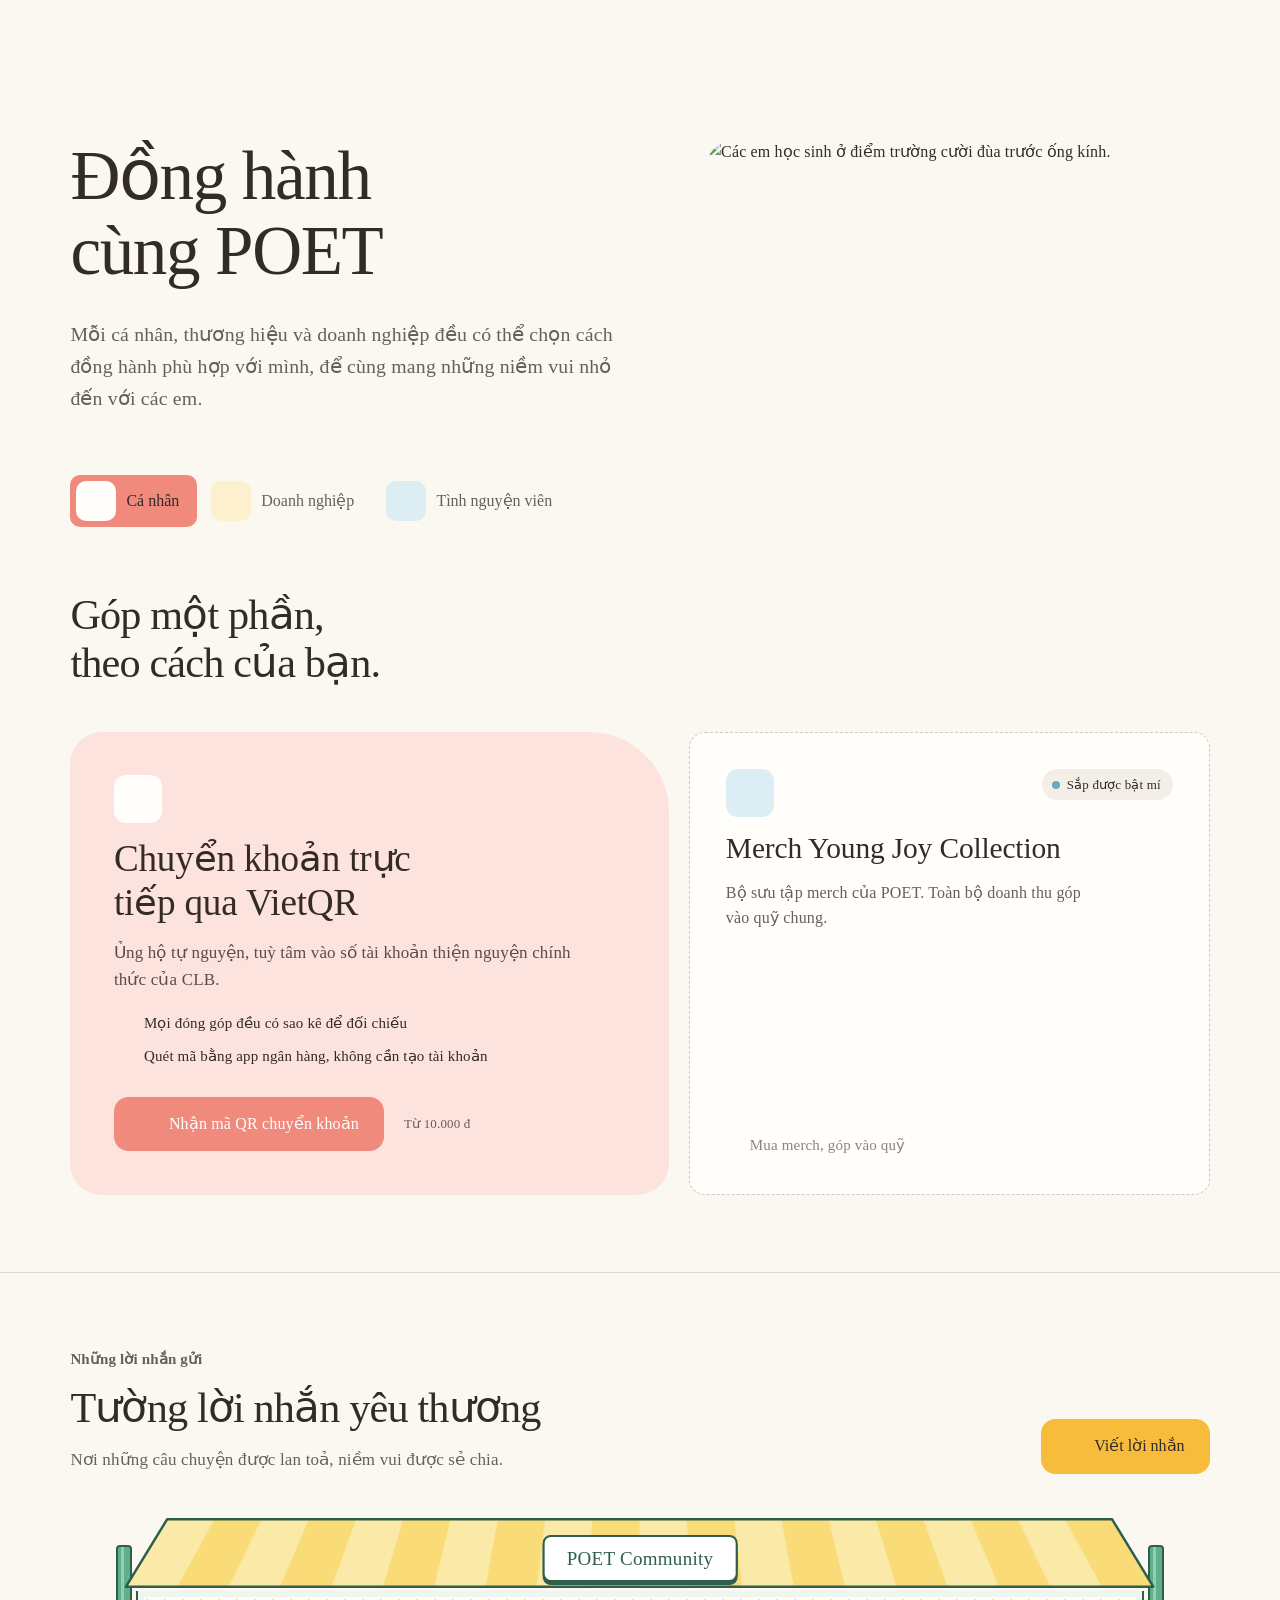
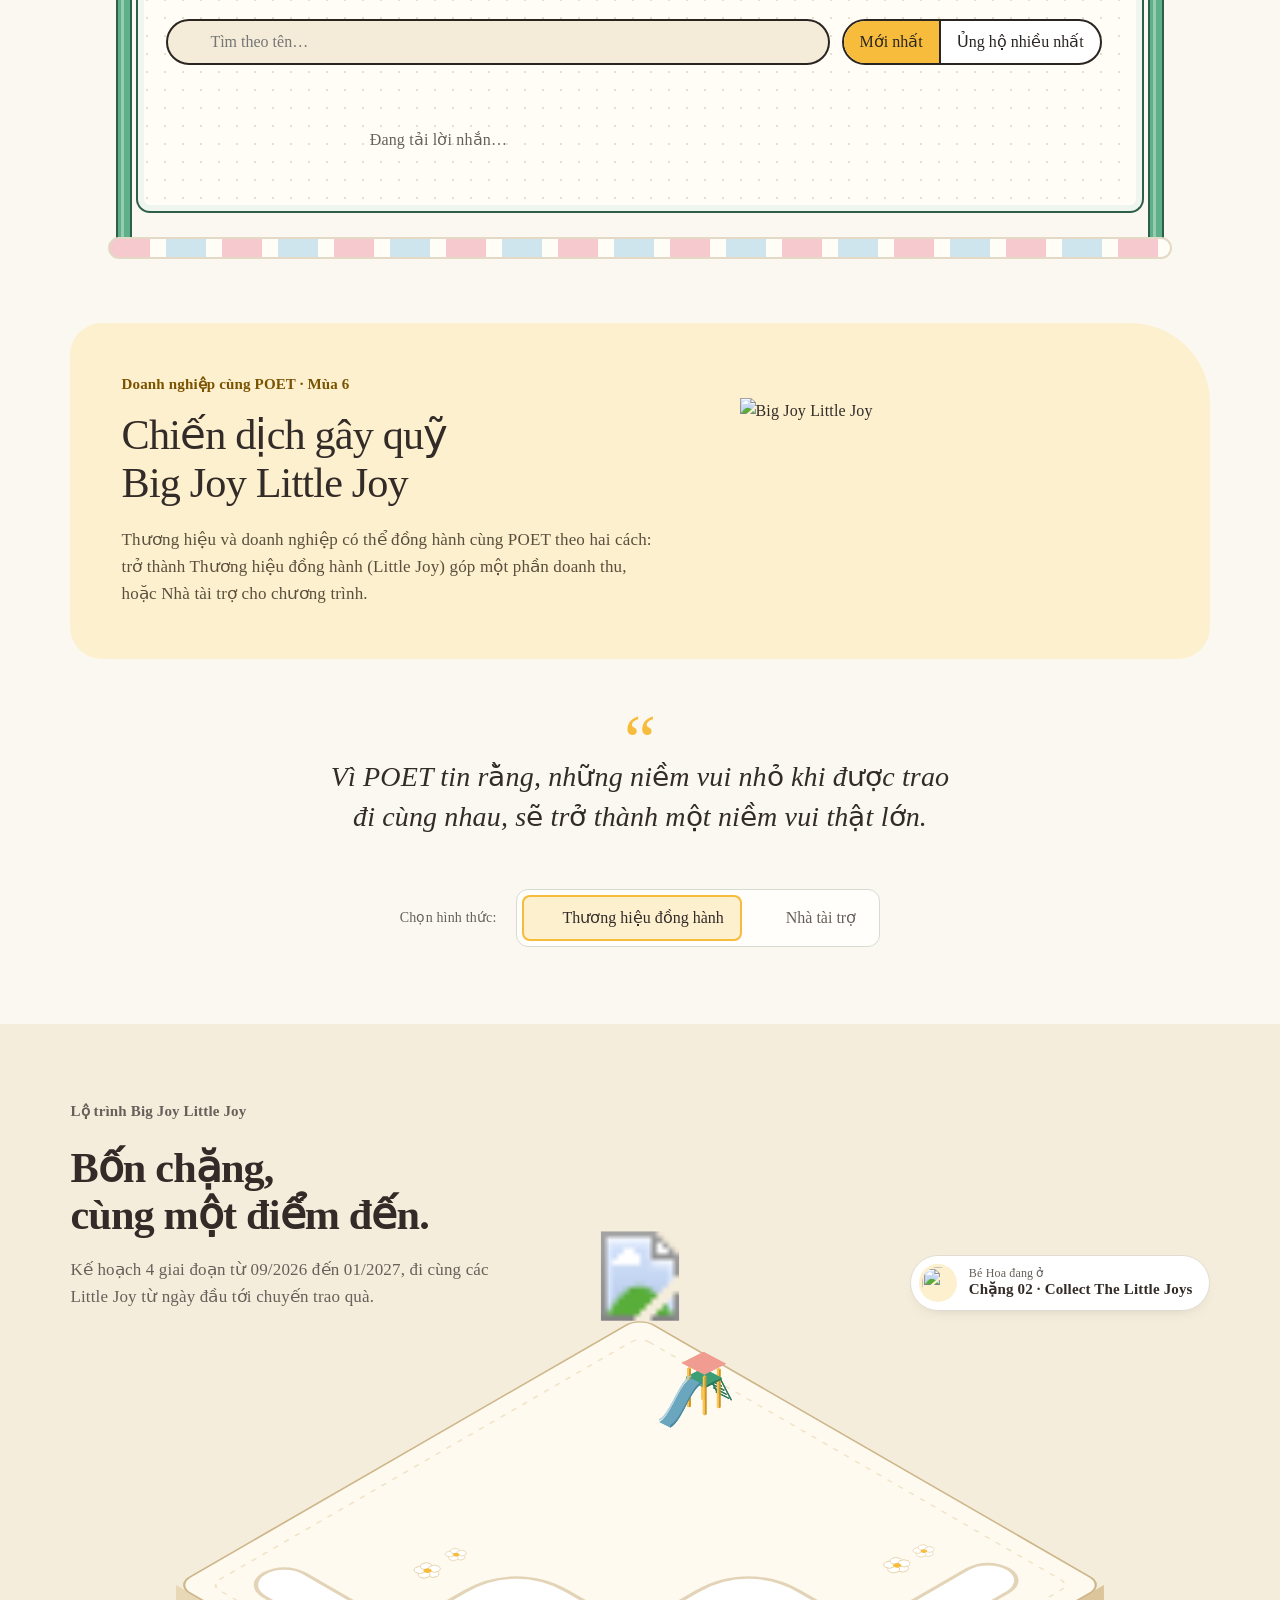
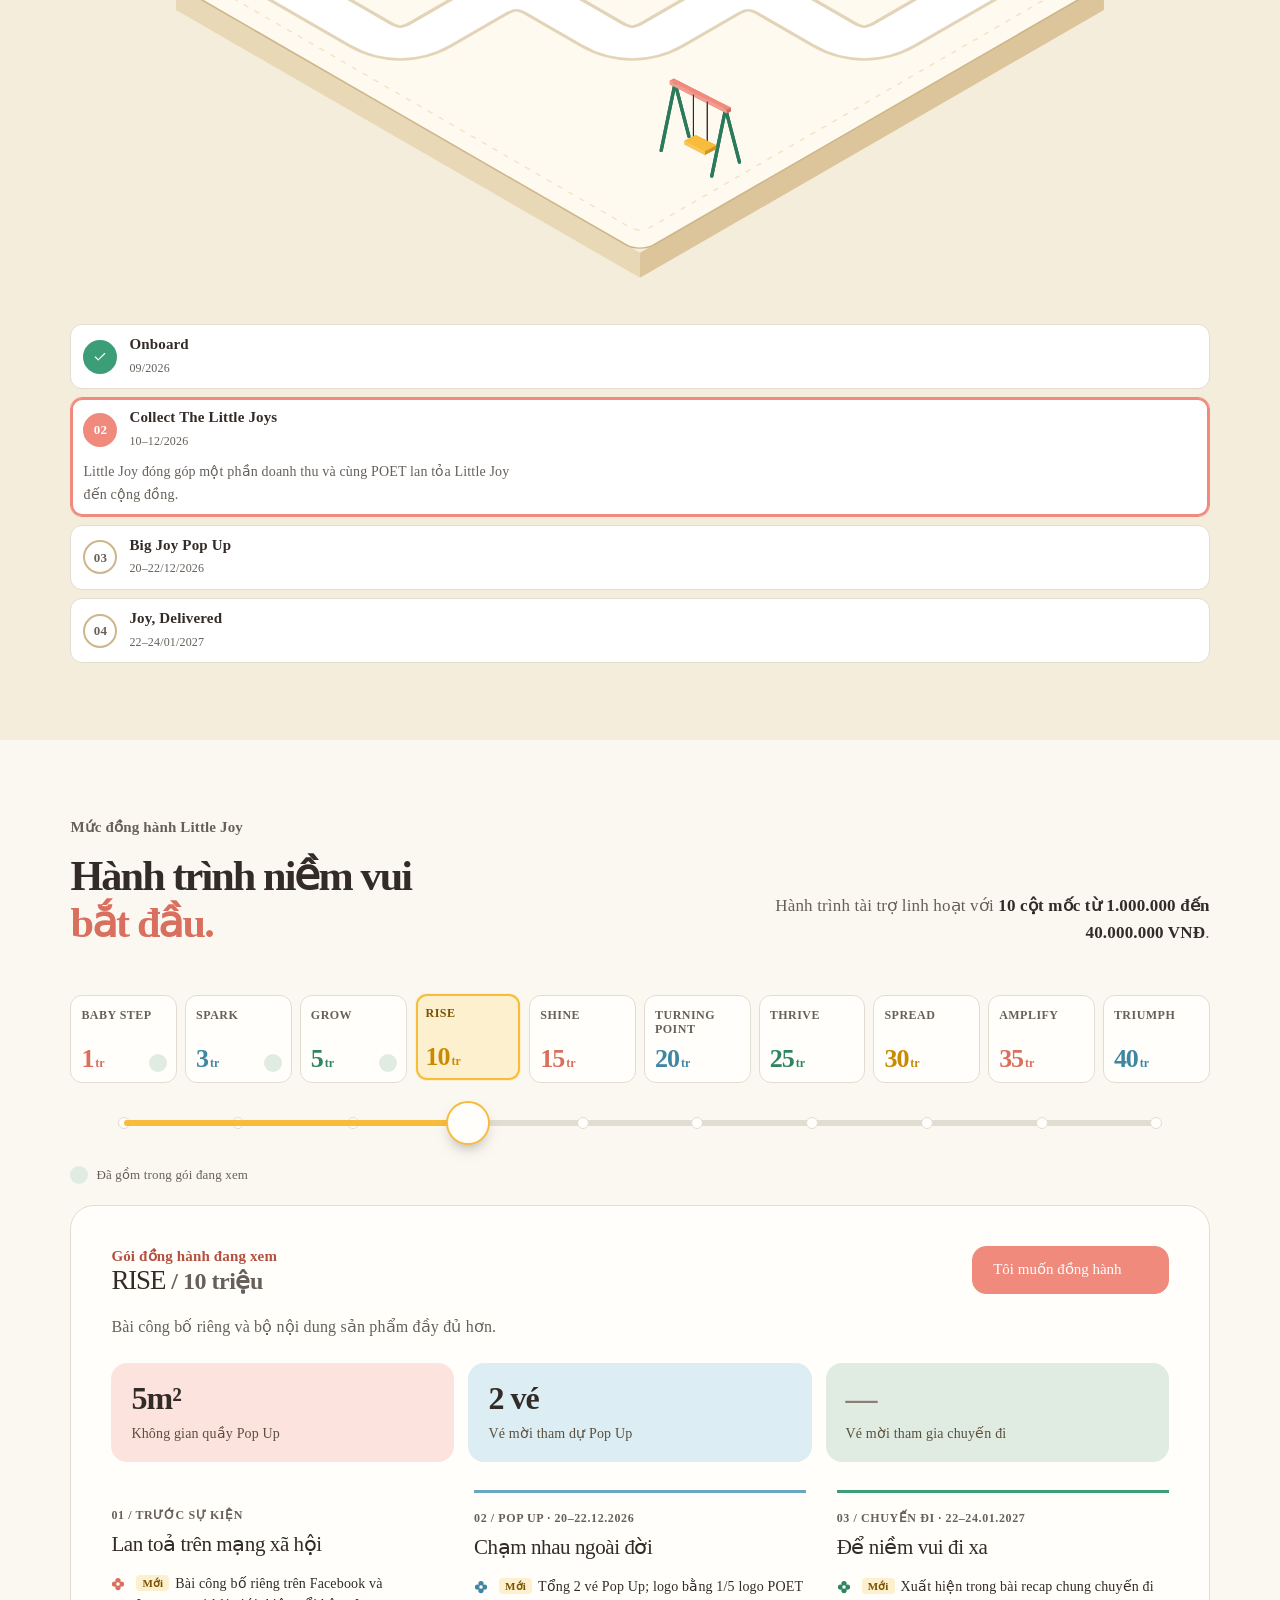
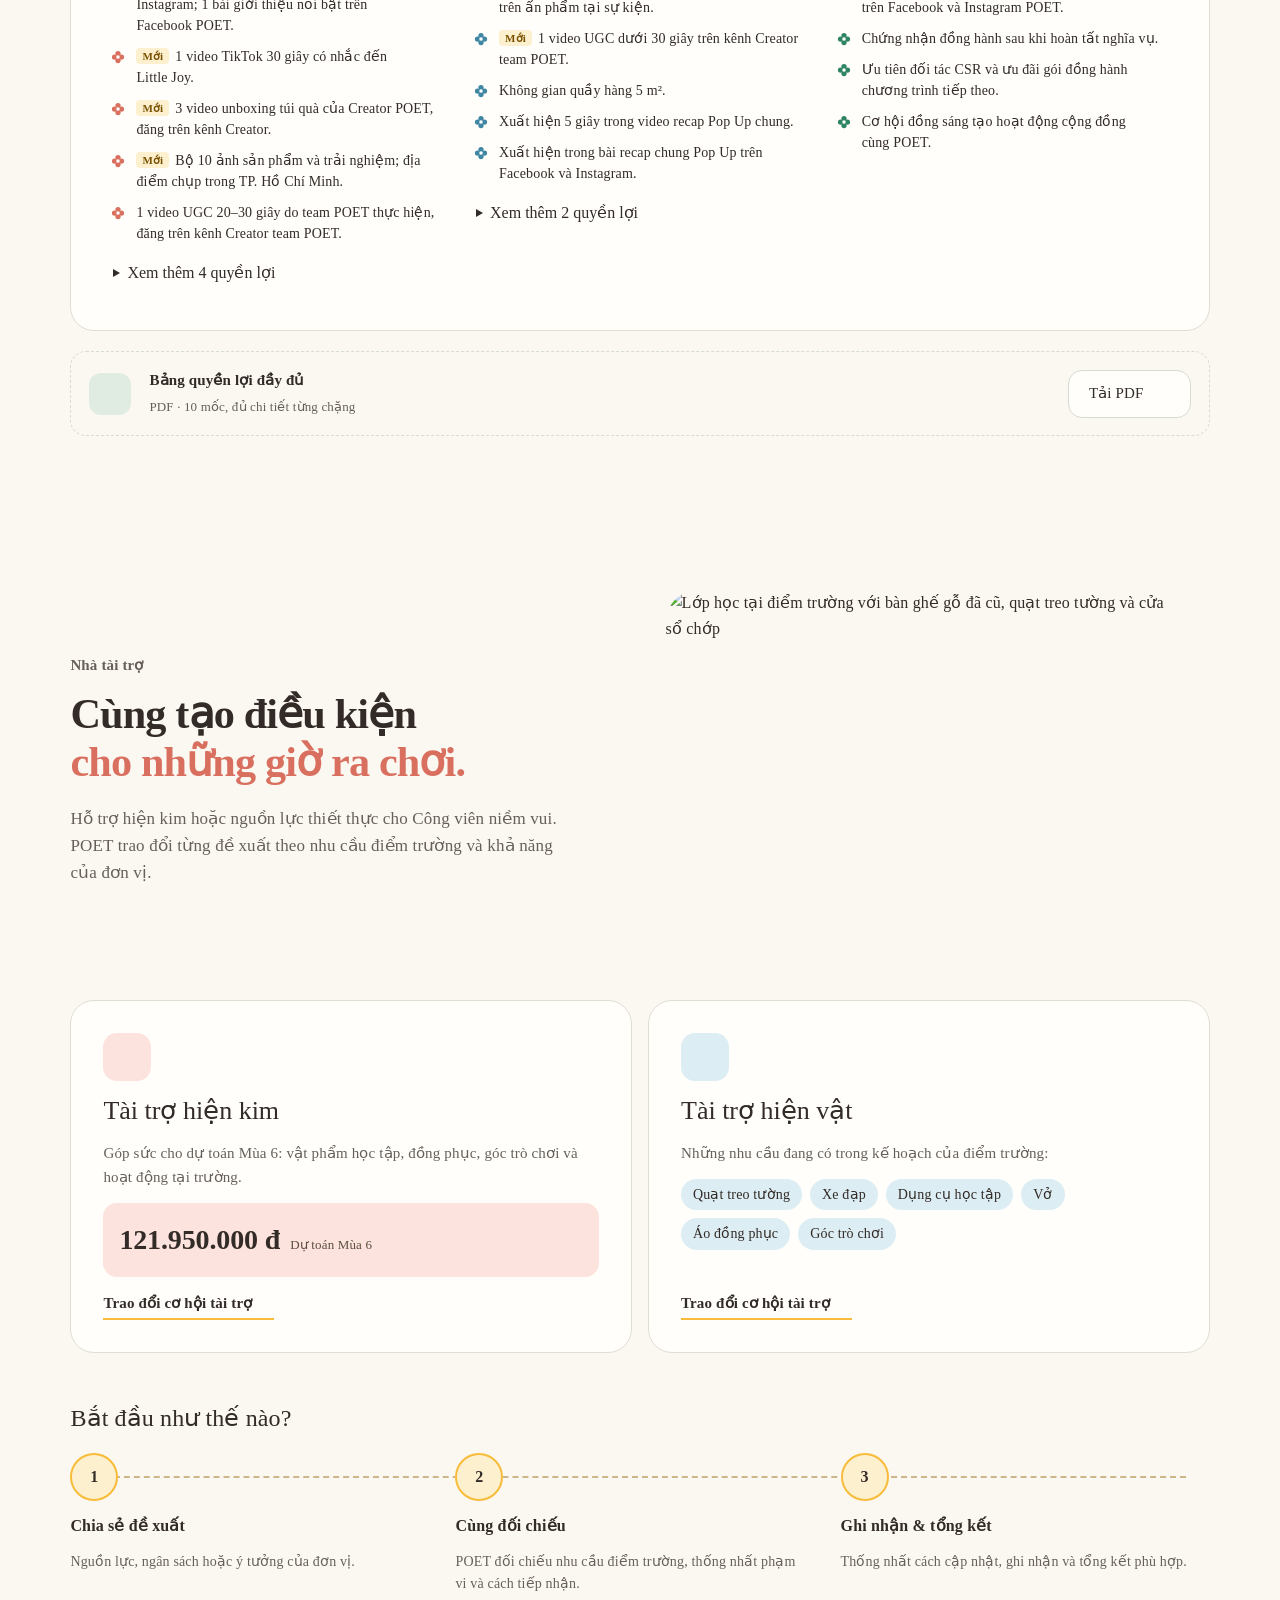
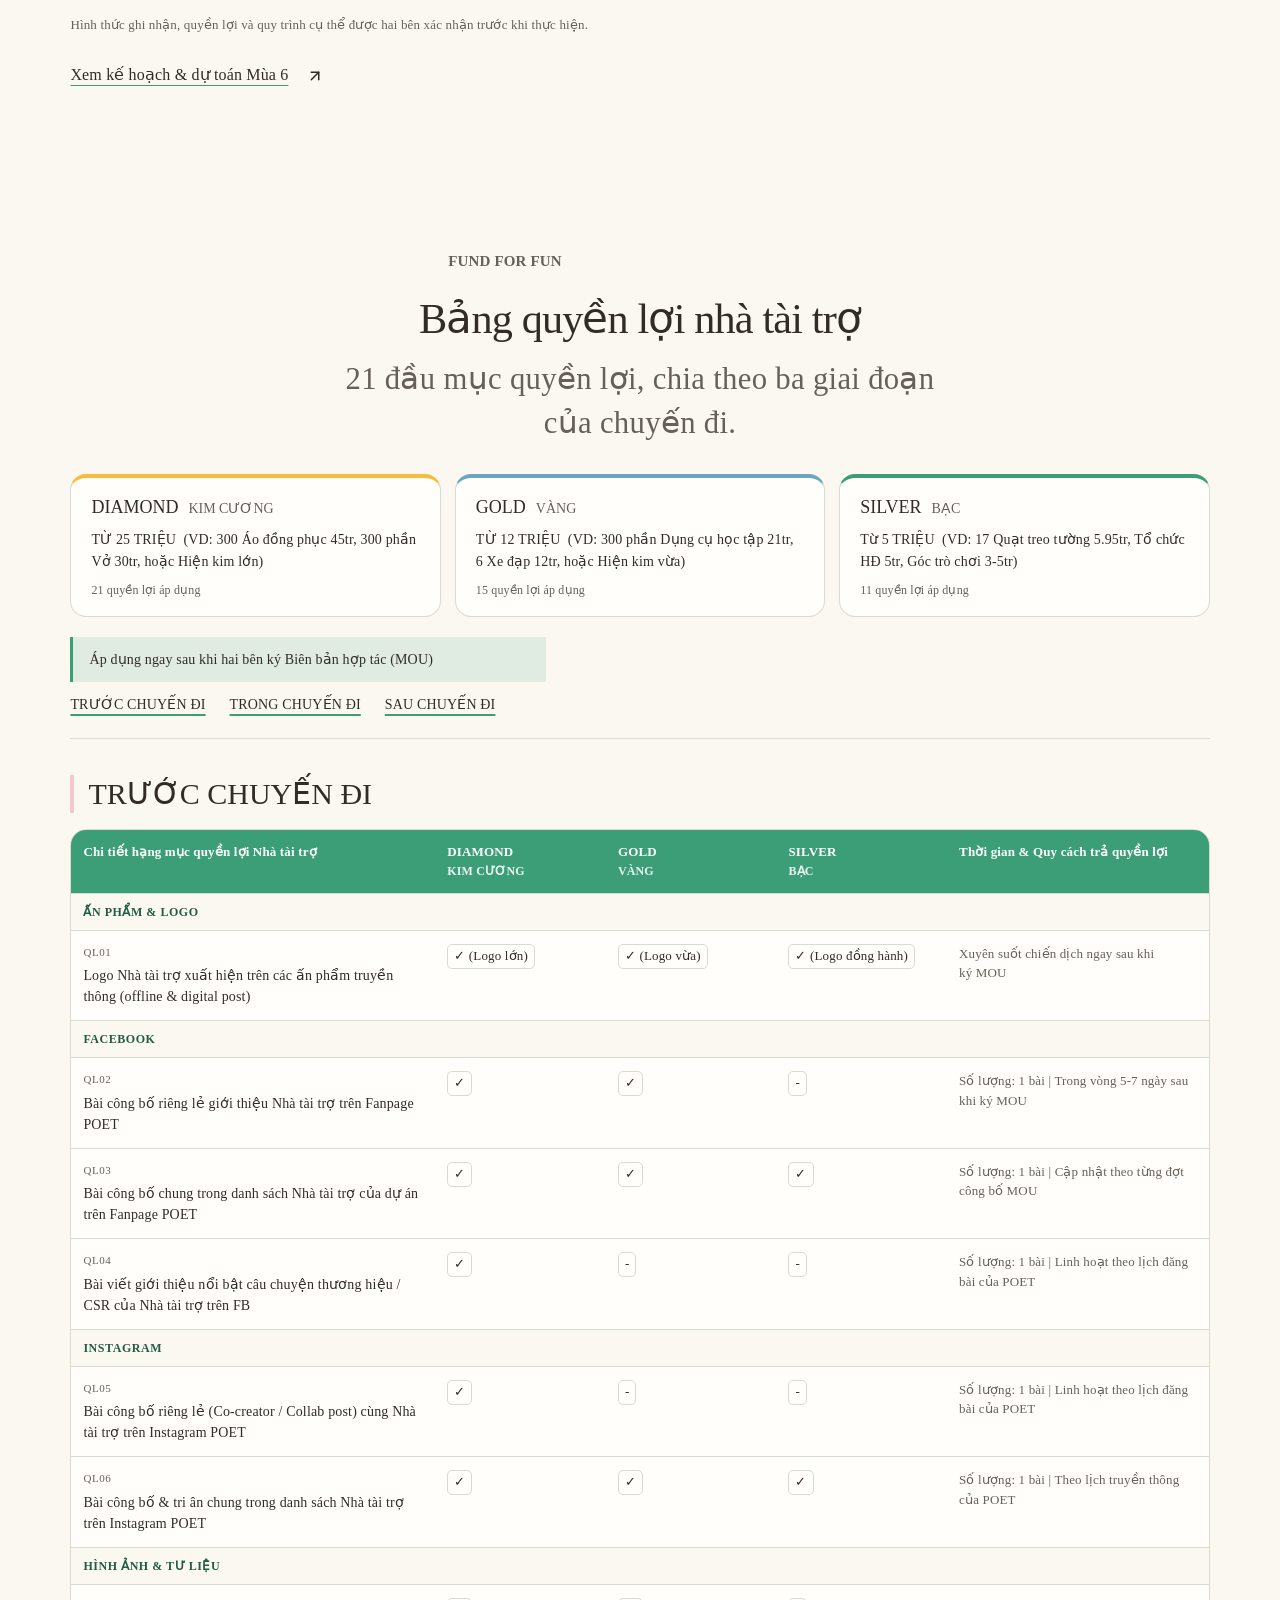
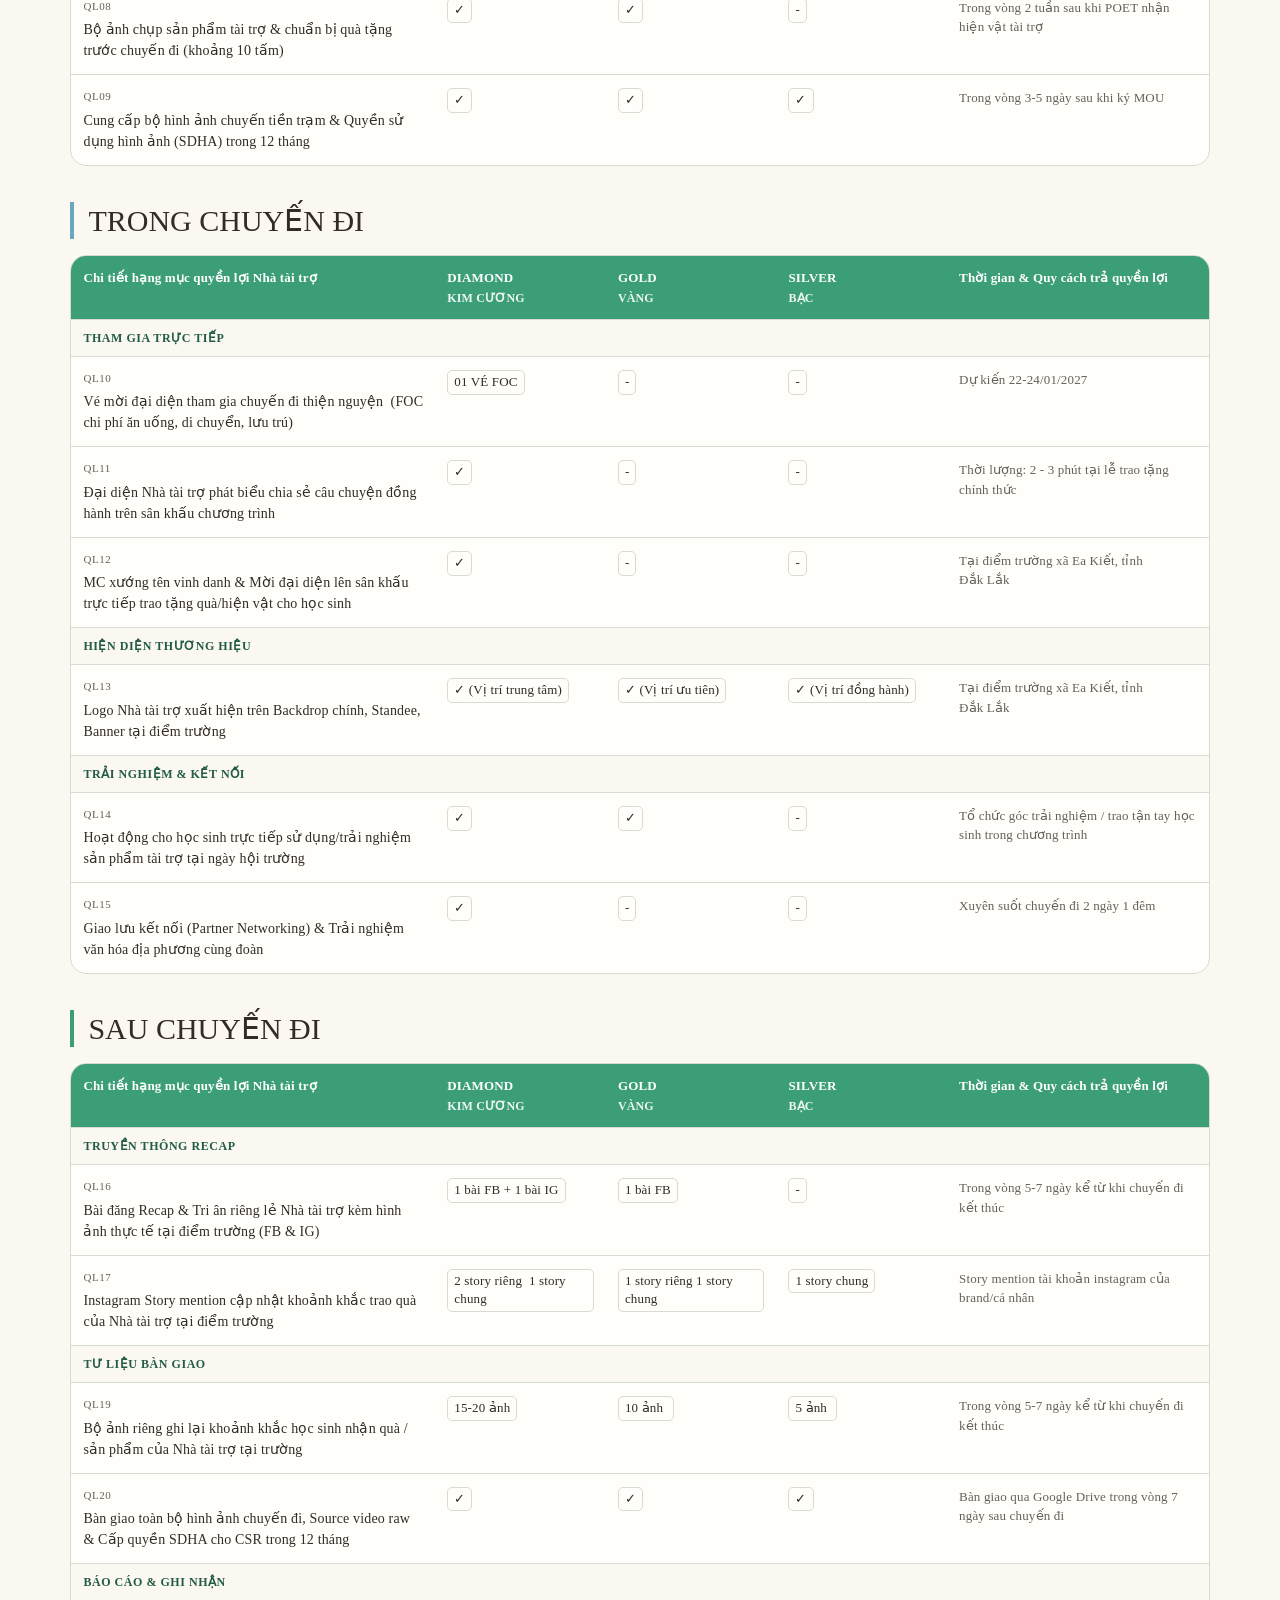
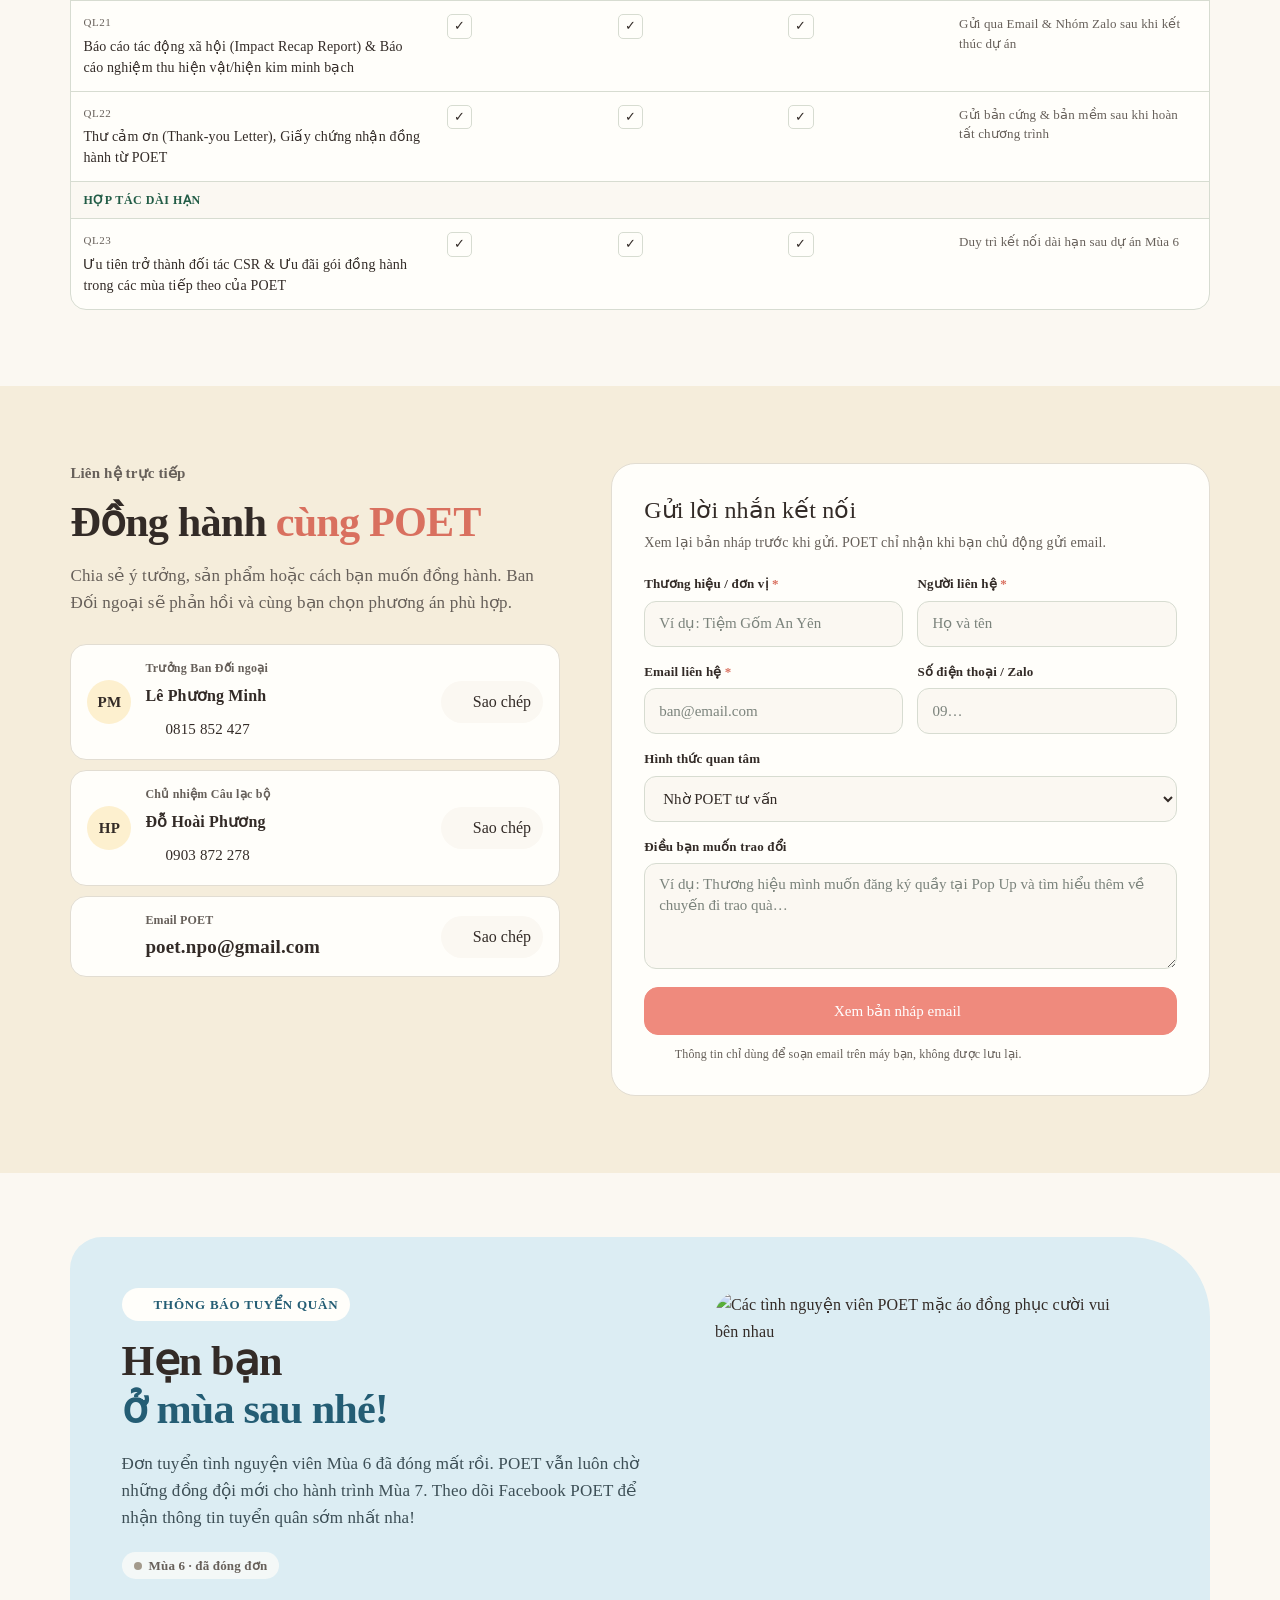
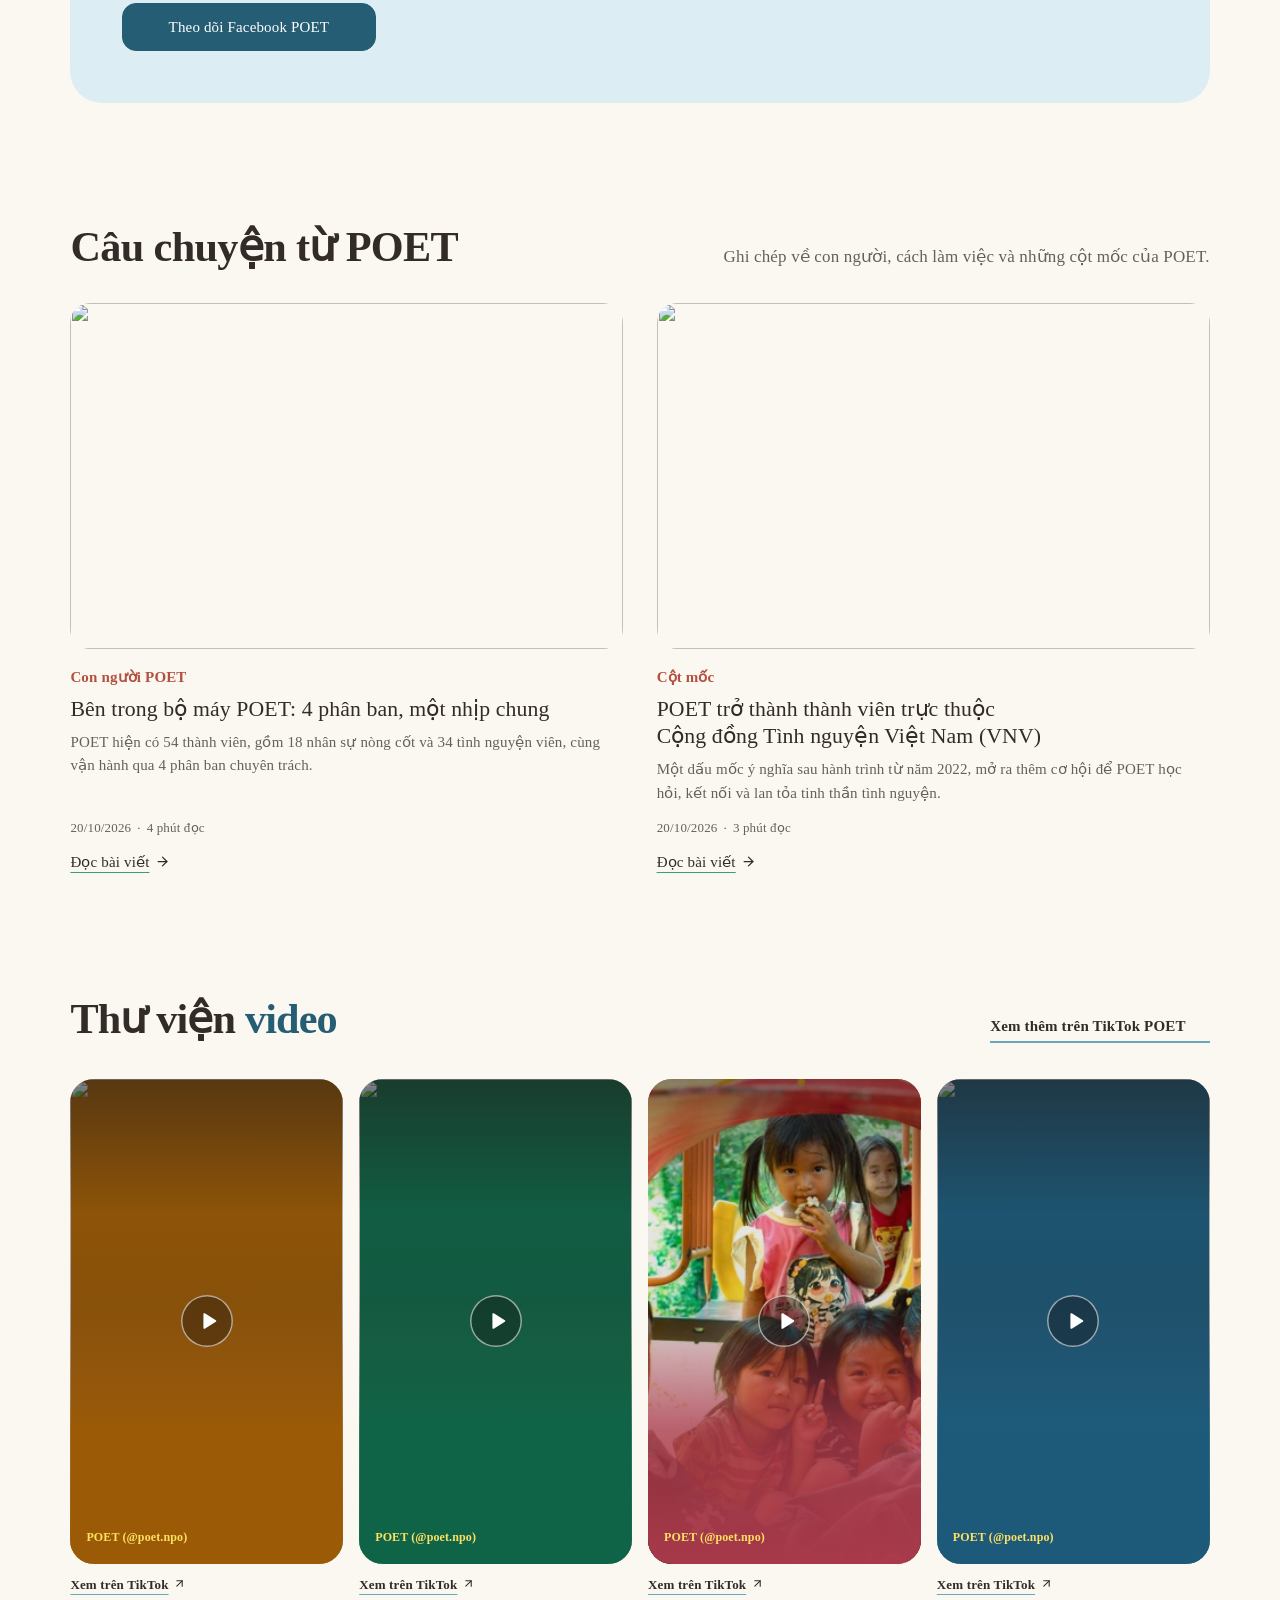
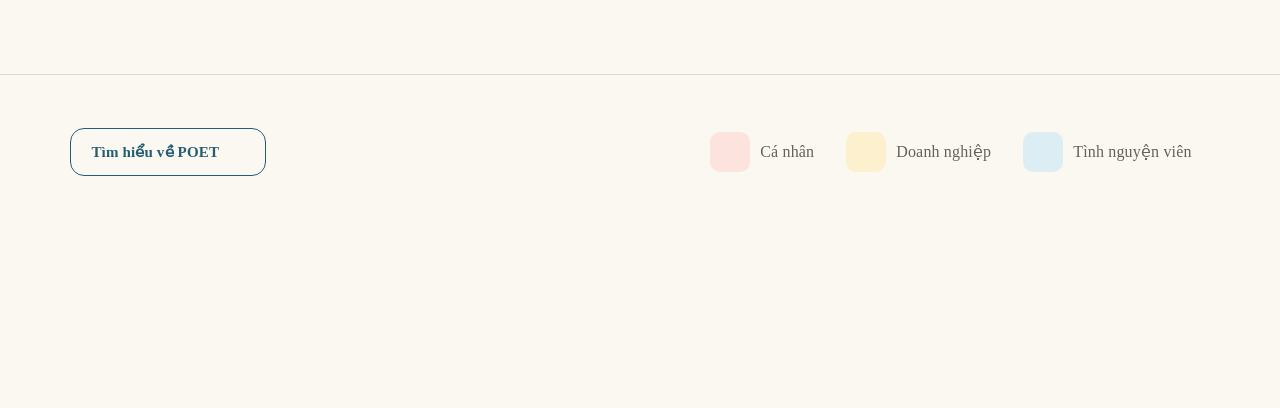
==== commit cd33ef63: "Restore enterprise sponsorship tier UI Co-authored-by: Copilot <223556219+Copilot@users.noreply.gith" ====
--- a/dong-hanh/index.html
+++ b/dong-hanh/index.html
@@ -1,2 +1,279 @@
 <!doctype html>
-<html lang="vi"><head><meta charset="utf-8"><script src="../motion/always-motion.js?v=anim-2"></script><meta name="viewport" content="width=device-width,initial-scale=1,viewport-fit=cover"><meta name="theme-color" content="#fbf8f2"><title>Đồng hành cùng POET — POET</title><meta name="description" content="POET — cùng góp sức cho cộng đồng, theo cách của bạn."><link rel="icon" type="image/png" sizes="32x32" href="../assets/brand/favicon-32.png"><link rel="icon" type="image/png" sizes="48x48" href="../assets/brand/favicon-48.png"><link rel="apple-touch-icon" href="../assets/brand/favicon-180.png"><link rel="preload" href="../fonts/Product%20Sans%20Regular.otf" as="font" type="font/otf" crossorigin data-site-font><link rel="stylesheet" href="../v2.css"><link rel="stylesheet" href="../site.css?v=fb-61"><link rel="stylesheet" href="../motion/motion.css?v=anim-4"><script>try{sessionStorage.getItem('poet-wave-in')&&(document.documentElement.classList.add('wave-in'),setTimeout(function(){document.documentElement.classList.remove('wave-in')},1500))}catch(e){}(function(d){var l=['localhost','127.0.0.1','[::1]'].indexOf(location.hostname)>-1&&!/[?&]heroMotion=respect/.test(location.search);if(!('IntersectionObserver'in window)||(matchMedia('(prefers-reduced-motion: reduce)').matches&&!l))return;d.classList.add('m-js');setTimeout(function(){if(!d.classList.contains('m-ready'))d.classList.remove('m-js')},3000)})(document.documentElement)</script><script type="module" src="../motion/motion.mjs?v=anim-4"></script><script type="module" src="../chrome.js?v=fb-61"></script><script type="module" src="../site.js?v=fb-61"></script></head><body><a class="skip-link" href="#noi-dung">Bỏ qua điều hướng</a><poet-nav current="dong-hanh"></poet-nav><main class="site-content" id="noi-dung"><header class="section-shell partner-hero"><div class="partner-hero-copy"><h1>Đồng hành<br>cùng POET</h1><p class="partner-hero-lead">Mỗi cá nhân, thương hiệu và doanh nghiệp đều có thể chọn cách đồng hành phù hợp với mình, để cùng mang những niềm vui nhỏ đến với các&nbsp;em.</p><div class="site-tabs site-tabs--partner" role="tablist" aria-label="Cách đồng hành" data-tab-group="partner"><button type="button" role="tab" id="tab-ca-nhan" aria-controls="ca-nhan" aria-selected="true" tabindex="0"><span class="tab-icon"><span class="prototype-icon" style="--icon:url('../assets/icons/lucide/heart.svg');-webkit-mask-image:url('../assets/icons/lucide/heart.svg');mask-image:url('../assets/icons/lucide/heart.svg')" aria-hidden="true"></span></span><span>Cá nhân</span></button><button type="button" role="tab" id="tab-doanh-nghiep" aria-controls="doanh-nghiep" aria-selected="false" tabindex="-1"><span class="tab-icon"><span class="prototype-icon" style="--icon:url('../assets/icons/lucide/building-2.svg');-webkit-mask-image:url('../assets/icons/lucide/building-2.svg');mask-image:url('../assets/icons/lucide/building-2.svg')" aria-hidden="true"></span></span><span>Doanh nghiệp</span></button><button type="button" role="tab" id="tab-tinh-nguyen-vien" aria-controls="tinh-nguyen-vien" aria-selected="false" tabindex="-1"><span class="tab-icon"><span class="prototype-icon" style="--icon:url('../assets/icons/lucide/users.svg');-webkit-mask-image:url('../assets/icons/lucide/users.svg');mask-image:url('../assets/icons/lucide/users.svg')" aria-hidden="true"></span></span><span>Tình nguyện viên</span></button></div></div><figure class="image-frame partner-hero-photo"><img src="../assets/editorial/school-friends-1280.webp" srcset="../assets/editorial/school-friends-640.webp 640w, ../assets/editorial/school-friends-1280.webp 1280w" sizes="(max-width: 700px) 100vw, 60vw" width="1280" height="853" fetchpriority="high" decoding="async" alt="Các em học sinh ở điểm trường cười đùa trước ống kính."></figure><span data-default-tab="ca-nhan" hidden></span></header><div id="ca-nhan" class="tab-panel" role="tabpanel" aria-labelledby="tab-ca-nhan" tabindex="0"><section class="section-shell individual-ways"><header class="ways-head"><h2>Góp một phần,<br>theo cách của&nbsp;bạn.</h2></header><div class="ways-grid"><article class="way way--open" data-reveal><span class="way-icon"><span class="prototype-icon" style="--icon:url('../assets/icons/lucide/qr-code.svg');-webkit-mask-image:url('../assets/icons/lucide/qr-code.svg');mask-image:url('../assets/icons/lucide/qr-code.svg')" aria-hidden="true"></span></span><h3>Chuyển khoản trực tiếp qua&nbsp;VietQR</h3><p>Ủng hộ tự nguyện, tuỳ tâm vào số tài khoản thiện nguyện chính thức của&nbsp;CLB.</p><ul class="way-checks"><li><span class="prototype-icon" style="--icon:url('../assets/icons/lucide/circle-check.svg');-webkit-mask-image:url('../assets/icons/lucide/circle-check.svg');mask-image:url('../assets/icons/lucide/circle-check.svg')" aria-hidden="true"></span><span>Mọi đóng góp đều có sao kê để đối chiếu</span></li><li><span class="prototype-icon" style="--icon:url('../assets/icons/lucide/circle-check.svg');-webkit-mask-image:url('../assets/icons/lucide/circle-check.svg');mask-image:url('../assets/icons/lucide/circle-check.svg')" aria-hidden="true"></span><span>Quét mã bằng app ngân hàng, không cần tạo tài khoản</span></li></ul><div class="way-cta"><a class="btn" href="../dong-hanh/#ca-nhan" data-donate><span class="prototype-icon" style="--icon:url('../assets/icons/lucide/heart.svg');-webkit-mask-image:url('../assets/icons/lucide/heart.svg');mask-image:url('../assets/icons/lucide/heart.svg')" aria-hidden="true"></span>Nhận mã QR chuyển khoản</a><span class="way-note">Từ 10.000 đ</span></div></article><div class="ways-soon"><article class="way way--soon way--yellow" id="pop-up" data-reveal><div class="way-row"><span class="way-icon"><span class="prototype-icon" style="--icon:url('../assets/icons/lucide/ticket.svg');-webkit-mask-image:url('../assets/icons/lucide/ticket.svg');mask-image:url('../assets/icons/lucide/ticket.svg')" aria-hidden="true"></span></span><span class="way-status"><i aria-hidden="true"></i>Sắp mở bán vé</span></div><h3>Vé tham dự Big Joy Pop&nbsp;Up</h3><p>Hội chợ cộng đồng, nơi các thương hiệu đồng hành mang sản phẩm đến giao lưu. Tiền vé góp vào quỹ chương&nbsp;trình.</p><span class="way-locked" aria-disabled="true"><span class="prototype-icon" style="--icon:url('../assets/icons/lucide/lock.svg');-webkit-mask-image:url('../assets/icons/lucide/lock.svg');mask-image:url('../assets/icons/lucide/lock.svg')" aria-hidden="true"></span><span>Mua vé Big Joy Pop Up<span class="sr-only"> (chưa mở)</span></span></span></article><article class="way way--soon way--blue" id="collection" data-reveal><div class="way-row"><span class="way-icon"><span class="prototype-icon" style="--icon:url('../assets/icons/lucide/shopping-bag.svg');-webkit-mask-image:url('../assets/icons/lucide/shopping-bag.svg');mask-image:url('../assets/icons/lucide/shopping-bag.svg')" aria-hidden="true"></span></span><span class="way-status"><i aria-hidden="true"></i>Sắp được bật mí</span></div><h3>Merch Young Joy&nbsp;Collection</h3><p>Bộ sưu tập merch của POET. Toàn bộ doanh thu góp vào quỹ&nbsp;chung.</p><span class="way-locked" aria-disabled="true"><span class="prototype-icon" style="--icon:url('../assets/icons/lucide/lock.svg');-webkit-mask-image:url('../assets/icons/lucide/lock.svg');mask-image:url('../assets/icons/lucide/lock.svg')" aria-hidden="true"></span><span>Mua merch, góp vào quỹ<span class="sr-only"> (chưa mở)</span></span></span></article></div></div></section><section class="message-section" id="loi-nhan"><div class="section-shell"><header class="wall-head"><div><p class="eyebrow">Những lời nhắn gửi<span class="wall-count" data-wall-count hidden></span></p><h2>Tường lời nhắn yêu&nbsp;thương</h2><p class="wall-sub">Nơi những câu chuyện được lan toả, niềm vui được sẻ&nbsp;chia.</p></div><button type="button" class="btn wall-write" aria-expanded="false" aria-controls="wall-composer" data-wall-toggle data-close-label="Đóng khung viết"><span class="prototype-icon" style="--icon:url('../assets/icons/lucide/pencil.svg');-webkit-mask-image:url('../assets/icons/lucide/pencil.svg');mask-image:url('../assets/icons/lucide/pencil.svg')" aria-hidden="true"></span><span>Viết lời nhắn</span></button></header><div class="wall-composer" id="wall-composer" data-wall-composer inert><div class="wall-composer-inner"><form class="wall-form" data-wall-form novalidate><h3>Viết lời nhắn lên giấy nhắn&nbsp;POET</h3><div class="wall-fields"><div class="wall-field"><label for="wall-name">Tên hoặc biệt danh</label><input id="wall-name" name="name" maxlength="40" autocomplete="nickname" placeholder="Ví dụ: Hoàng My, Nhóm bạn K19"></div><div class="wall-field"><label for="wall-place">Nơi bạn đang sống</label><input id="wall-place" name="place" maxlength="40" placeholder="Ví dụ: TP.HCM, Hà Nội, Cần Thơ"></div><div class="wall-field wall-field--full"><label for="wall-message">Lời nhắn</label><textarea id="wall-message" name="message" maxlength="280" required aria-describedby="wall-message-count wall-message-error" placeholder="Một lời chúc, một kỷ niệm, hay đơn giản là một câu động viên các em"></textarea><span class="wall-hint" id="wall-message-count" data-wall-countdown>0/280</span><p class="wall-error" id="wall-message-error" data-wall-error></p></div><fieldset class="wall-pick"><legend>Màu giấy</legend><button type="button" class="wall-swatch" style="--paper:var(--paper-yellow)" data-paper="yellow" aria-label="Giấy vàng" aria-pressed="true"></button><button type="button" class="wall-swatch" style="--paper:var(--paper-mint)" data-paper="mint" aria-label="Giấy xanh bạc hà" aria-pressed="false"></button><button type="button" class="wall-swatch" style="--paper:var(--paper-peach)" data-paper="peach" aria-label="Giấy cam đào" aria-pressed="false"></button><button type="button" class="wall-swatch" style="--paper:var(--paper-blue)" data-paper="blue" aria-label="Giấy xanh dương" aria-pressed="false"></button><button type="button" class="wall-swatch" style="--paper:var(--paper-pink)" data-paper="pink" aria-label="Giấy hồng" aria-pressed="false"></button></fieldset><fieldset class="wall-pick"><legend>Icon</legend><button type="button" class="wall-glyph" data-glyph="xe-rua" aria-label="Xe rùa" title="Xe rùa" aria-pressed="true"><img src="../assets/icons/hand-drawn/xe-rua.webp" width="32" height="32" alt=""></button><button type="button" class="wall-glyph" data-glyph="cap-sach" aria-label="Cặp sách" title="Cặp sách" aria-pressed="false"><img src="../assets/icons/hand-drawn/cap-sach.webp" width="32" height="32" alt=""></button><button type="button" class="wall-glyph" data-glyph="cau-tuot" aria-label="Cầu tuột" title="Cầu tuột" aria-pressed="false"><img src="../assets/icons/hand-drawn/cau-tuot.webp" width="32" height="32" alt=""></button><button type="button" class="wall-glyph" data-glyph="dep-lao" aria-label="Dép lào" title="Dép lào" aria-pressed="false"><img src="../assets/icons/hand-drawn/dep-lao.webp" width="32" height="32" alt=""></button></fieldset></div><div class="wall-preview" aria-hidden="true"><small>Xem trước</small><div data-wall-preview></div></div><div class="wall-send"><p>Lời nhắn sẽ được POET xem qua trước khi hiện trên tường. Vui lòng không ghi số điện thoại, địa chỉ cụ&nbsp;thể.</p><button class="btn wall-submit" type="submit"><span class="prototype-icon" style="--icon:url('../assets/icons/lucide/send.svg');-webkit-mask-image:url('../assets/icons/lucide/send.svg');mask-image:url('../assets/icons/lucide/send.svg')" aria-hidden="true"></span>Dán lên tường</button></div><p class="wall-status" role="status" data-wall-status></p><template data-wall-soon>Tính năng gửi lời nhắn tự do sắp mở. Bạn có thể gửi lời nhắn kèm lượt ủng hộ ở mục phía trên nhé. <a href="#ca-nhan">Tới mục ủng hộ</a></template></form></div></div><div class="board" data-board><span class="board-post board-post--l" aria-hidden="true"></span><span class="board-post board-post--r" aria-hidden="true"></span><div class="board-roof"><svg viewBox="0 0 1000 70" preserveAspectRatio="none" aria-hidden="true" focusable="false"><polygon points="40,4 960,4 1000,66 0,66" class="roof-fill"/><g class="roof-stripes"><polygon points="40,4 86,4 50,66 0,66"/><polygon points="132,4 178,4 150,66 100,66"/><polygon points="224,4 270,4 250,66 200,66"/><polygon points="316,4 362,4 350,66 300,66"/><polygon points="408,4 454,4 450,66 400,66"/><polygon points="500,4 546,4 550,66 500,66"/><polygon points="592,4 638,4 650,66 600,66"/><polygon points="684,4 730,4 750,66 700,66"/><polygon points="776,4 822,4 850,66 800,66"/><polygon points="868,4 914,4 950,66 900,66"/></g><polygon points="40,4 960,4 1000,66 0,66" class="roof-line"/></svg><span class="board-sign">POET Community</span></div><div class="board-panel"><div class="wall-tools"><label class="wall-search"><span class="prototype-icon" style="--icon:url('../assets/icons/lucide/search.svg');-webkit-mask-image:url('../assets/icons/lucide/search.svg');mask-image:url('../assets/icons/lucide/search.svg')" aria-hidden="true"></span><span class="sr-only">Tìm lời nhắn theo tên</span><input type="search" placeholder="Tìm theo tên…" autocomplete="off" data-wall-search></label><div class="wall-sort" role="group" aria-label="Sắp xếp lời nhắn"><button type="button" data-wall-sort="new" aria-pressed="true">Mới nhất</button><button type="button" data-wall-sort="amount" aria-pressed="false">Ủng hộ nhiều nhất</button></div><span class="wall-range" data-wall-range></span></div><div class="message-wall" data-message-wall data-icon-base="../assets/icons/hand-drawn/" data-papers="yellow mint peach blue pink" data-glyphs="xe-rua cap-sach cau-tuot dep-lao" data-empty="Chưa có lời nhắn công khai. Bạn có thể gửi lời nhắn cùng lượt ủng hộ của mình." data-no-match="Chưa thấy lời nhắn nào khớp tên này." data-error="Chưa tải được tường lời nhắn. Bạn thử lại nhé." aria-live="polite"><p class="wall-state">Đang tải lời&nbsp;nhắn…</p></div><button class="text-button wall-retry" type="button" data-wall-retry hidden>Thử tải lại</button><nav class="wall-pages" aria-label="Trang lời nhắn" data-wall-pages></nav></div><button type="button" class="wall-nav wall-nav--prev" aria-label="Trang trước" data-wall-prev hidden><span class="prototype-icon" style="--icon:url('../assets/icons/lucide/arrow-left.svg');-webkit-mask-image:url('../assets/icons/lucide/arrow-left.svg');mask-image:url('../assets/icons/lucide/arrow-left.svg')" aria-hidden="true"></span></button><button type="button" class="wall-nav wall-nav--next" aria-label="Trang sau" data-wall-next hidden><span class="prototype-icon" style="--icon:url('../assets/icons/lucide/arrow-right.svg');-webkit-mask-image:url('../assets/icons/lucide/arrow-right.svg');mask-image:url('../assets/icons/lucide/arrow-right.svg')" aria-hidden="true"></span></button><span class="board-ground" aria-hidden="true"></span></div></div></section></div><div id="doanh-nghiep" class="tab-panel" role="tabpanel" aria-labelledby="tab-doanh-nghiep" tabindex="0"><section class="section-shell business-intro"><div class="campaign-banner"><div><p class="eyebrow">Doanh nghiệp cùng POET · Mùa&nbsp;6</p><h2>Chiến dịch gây quỹ<br>Big Joy Little&nbsp;Joy</h2><p>Thương hiệu và doanh nghiệp có thể đồng hành cùng POET theo hai cách: trở thành <b>Thương hiệu đồng hành</b> (Little Joy) góp một phần doanh thu, hoặc <b>Nhà tài trợ</b> cho chương&nbsp;trình.</p></div><div class="campaign-art"><img src="../assets/season-6/lettering/big-joy-little-joy-sticker-640.webp" srcset="../assets/season-6/lettering/big-joy-little-joy-sticker-640.webp 640w, ../assets/season-6/lettering/big-joy-little-joy-sticker-1040.webp 1040w" sizes="(max-width: 640px) 80vw, 480px" width="1040" height="460" loading="lazy" decoding="async" alt="Big Joy Little Joy"></div></div><figure class="campaign-quote"><blockquote>Vì POET tin rằng, những niềm vui nhỏ khi được trao đi cùng nhau, sẽ trở thành một niềm vui thật lớn.</blockquote></figure><div class="business-switch-row"><span id="business-switch-label">Chọn hình thức:</span><div class="site-tabs site-tabs--switch" role="tablist" aria-label="Hình thức đồng hành doanh nghiệp" data-tab-group="business"><button type="button" role="tab" id="tab-thuong-hieu" aria-controls="thuong-hieu" aria-selected="true" tabindex="0"><span class="tab-icon"><span class="prototype-icon" style="--icon:url('../assets/icons/lucide/store.svg');-webkit-mask-image:url('../assets/icons/lucide/store.svg');mask-image:url('../assets/icons/lucide/store.svg')" aria-hidden="true"></span></span><span>Thương hiệu đồng hành</span></button><button type="button" role="tab" id="tab-nha-tai-tro" aria-controls="nha-tai-tro" aria-selected="false" tabindex="-1"><span class="tab-icon"><span class="prototype-icon" style="--icon:url('../assets/icons/lucide/handshake.svg');-webkit-mask-image:url('../assets/icons/lucide/handshake.svg');mask-image:url('../assets/icons/lucide/handshake.svg')" aria-hidden="true"></span></span><span>Nhà tài trợ</span></button></div></div></section><div id="thuong-hieu" class="tab-panel" role="tabpanel" aria-labelledby="tab-thuong-hieu" tabindex="0"><section class="journey-section" data-journey><div class="section-shell"><div class="journey-head"><div><p class="eyebrow">Lộ trình Big Joy Little&nbsp;Joy</p><h2>Bốn chặng,<br>cùng một điểm&nbsp;đến.</h2><p class="lead">Kế hoạch 4 giai đoạn từ 09/2026 đến 01/2027, đi cùng các Little Joy từ ngày đầu tới chuyến trao&nbsp;quà.</p></div><div class="journey-now"><img src="../assets/mascot/be-cuc/du-lich.webp" width="38" height="38" loading="lazy" alt=""><span><small>Bé Hoa đang ở</small><b data-journey-now>Chặng 02 · Collect The Little Joys</b></span></div></div><div class="journey-board"><svg viewBox="-560 20 1120 640" role="img" aria-label="Bàn cờ hành trình 4 chặng"><polygon points="519.6,300 0,600 0,628 519.6,328" fill="var(--board-side2)"/><polygon points="-519.6,300 0,600 0,628 -519.6,328" fill="var(--board-side)"/><g transform="matrix(0.866 0.5 -0.866 0.5 0 0)"><rect x="0" y="0" width="600" height="600" rx="18" fill="var(--board-top)" stroke="var(--board-ol)" stroke-width="2"/><rect x="22" y="22" width="556" height="556" rx="12" fill="none" stroke="#f1e4c8" stroke-width="2" stroke-dasharray="6 8"/><g class="journey-daisies" fill="#fff" stroke="#e6d3aa" stroke-width="1"><g transform="translate(146.6 421.4) scale(1)"><circle cx="7.00" cy="0.00" r="5.5"/><circle cx="2.16" cy="6.66" r="5.5"/><circle cx="-5.66" cy="4.11" r="5.5"/><circle cx="-5.66" cy="-4.11" r="5.5"/><circle cx="2.16" cy="-6.66" r="5.5"/><circle r="3.6" fill="#f7bc3c" stroke="none"/></g><g transform="translate(147.1 384.9) scale(0.8)"><circle cx="7.00" cy="0.00" r="5.5"/><circle cx="2.16" cy="6.66" r="5.5"/><circle cx="-5.66" cy="4.11" r="5.5"/><circle cx="-5.66" cy="-4.11" r="5.5"/><circle cx="2.16" cy="-6.66" r="5.5"/><circle r="3.6" fill="#f7bc3c" stroke="none"/></g><g transform="translate(444.3 111.7) scale(1)"><circle cx="7.00" cy="0.00" r="5.5"/><circle cx="2.16" cy="6.66" r="5.5"/><circle cx="-5.66" cy="4.11" r="5.5"/><circle cx="-5.66" cy="-4.11" r="5.5"/><circle cx="2.16" cy="-6.66" r="5.5"/><circle r="3.6" fill="#f7bc3c" stroke="none"/></g><g transform="translate(445.6 78.4) scale(0.8)"><circle cx="7.00" cy="0.00" r="5.5"/><circle cx="2.16" cy="6.66" r="5.5"/><circle cx="-5.66" cy="4.11" r="5.5"/><circle cx="-5.66" cy="-4.11" r="5.5"/><circle cx="2.16" cy="-6.66" r="5.5"/><circle r="3.6" fill="#f7bc3c" stroke="none"/></g></g><path class="road-base" d="M 70 530 H 180 Q 220 530 220 490 V 420 Q 220 380 260 380 H 330 Q 370 380 370 340 V 270 Q 370 230 410 230 H 480 Q 520 230 520 190 V 70"/><path class="road" d="M 70 530 H 180 Q 220 530 220 490 V 420 Q 220 380 260 380 H 330 Q 370 380 370 340 V 270 Q 370 230 410 230 H 480 Q 520 230 520 190 V 70"/><g data-journey-tiles></g></g><g transform="translate(-287.85 -74.55) scale(0.5)"><g class="equipment-size" transform="translate(691.39 363.8) scale(0.7) translate(-691.39 -363.8)"><g class="object-hover"><g id="object-art-slide" class="object-art"><g class="slide-rear-access"><polyline points="770.2,296.52 810.03,316.76" fill="none" stroke-width="4px" stroke-linecap="round" stroke-linejoin="round" stroke="rgb(42, 122, 91)"></polyline><polyline points="762.4,283.48 802.24,303.72" fill="none" stroke-width="4px" stroke-linecap="round" stroke-linejoin="round" stroke="rgb(42, 122, 91)"></polyline><polyline points="754.61,270.44 794.44,290.68" fill="none" stroke-width="4px" stroke-linecap="round" stroke-linejoin="round" stroke="rgb(42, 122, 91)"></polyline><polyline points="746.81,257.4 786.65,277.64" fill="none" stroke-width="4px" stroke-linecap="round" stroke-linejoin="round" stroke="rgb(42, 122, 91)"></polyline><polyline points="739.02,244.36 778.86,264.6" fill="none" stroke-width="4px" stroke-linecap="round" stroke-linejoin="round" stroke="rgb(42, 122, 91)"></polyline><polyline points="774.53,299.56 735.56,224.36" fill="none" stroke-width="4px" stroke-linecap="round" stroke-linejoin="round" stroke="rgb(42, 122, 91)"></polyline><polyline points="817.83,321.56 778.86,246.36" fill="none" stroke-width="4px" stroke-linecap="round" stroke-linejoin="round" stroke="rgb(42, 122, 91)"></polyline></g><polygon points="733.65,197.8 727.76,200.79 727.76,322.79 733.65,319.8" fill="rgb(207, 151, 34)" stroke="none" stroke-width="1px" stroke-linejoin="miter" stroke-linecap="butt"></polygon><polygon points="727.76,200.79 721.87,197.8 721.87,319.8 727.76,322.79" fill="color(srgb 0.973333 0.776667 0.35)" stroke="none" stroke-width="1px" stroke-linejoin="miter" stroke-linecap="butt"></polygon><polygon points="727.76,194.81 733.65,197.8 727.76,200.79 721.87,197.8" fill="rgb(247, 188, 60)" stroke="none" stroke-width="1px" stroke-linejoin="miter" stroke-linecap="butt"></polygon><polygon points="783.88,223.32 777.99,226.31 777.99,348.31 783.88,345.32" fill="rgb(207, 151, 34)" stroke="none" stroke-width="1px" stroke-linejoin="miter" stroke-linecap="butt"></polygon><polygon points="777.99,226.31 772.1,223.32 772.1,345.32 777.99,348.31" fill="color(srgb 0.973333 0.776667 0.35)" stroke="none" stroke-width="1px" stroke-linejoin="miter" stroke-linecap="butt"></polygon><polygon points="777.99,220.33 783.88,223.32 777.99,226.31 772.1,223.32" fill="rgb(247, 188, 60)" stroke="none" stroke-width="1px" stroke-linejoin="miter" stroke-linecap="butt"></polygon><g class="slide-deck"><polygon points="786.65,250.32 732.96,277.6 732.96,284.6 786.65,257.32" fill="rgb(42, 122, 91)" stroke="none" stroke-width="1px" stroke-linejoin="miter" stroke-linecap="butt"></polygon><polygon points="732.96,277.6 674.07,247.68 674.07,254.68 732.96,284.6" fill="color(srgb 0.35 0.676667 0.546667)" stroke="none" stroke-width="1px" stroke-linejoin="miter" stroke-linecap="butt"></polygon><polygon points="727.76,220.4 786.65,250.32 732.96,277.6 674.07,247.68" fill="rgb(60, 158, 119)" stroke="none" stroke-width="1px" stroke-linejoin="miter" stroke-linecap="butt"></polygon></g><polygon points="688.62,220.68 682.73,223.67 682.73,345.67 688.62,342.68" fill="rgb(207, 151, 34)" stroke="none" stroke-width="1px" stroke-linejoin="miter" stroke-linecap="butt"></polygon><polygon points="682.73,223.67 676.84,220.68 676.84,342.68 682.73,345.67" fill="color(srgb 0.973333 0.776667 0.35)" stroke="none" stroke-width="1px" stroke-linejoin="miter" stroke-linecap="butt"></polygon><polygon points="682.73,217.69 688.62,220.68 682.73,223.67 676.84,220.68" fill="rgb(247, 188, 60)" stroke="none" stroke-width="1px" stroke-linejoin="miter" stroke-linecap="butt"></polygon><polygon points="738.85,246.2 732.96,249.19 732.96,371.19 738.85,368.2" fill="rgb(207, 151, 34)" stroke="none" stroke-width="1px" stroke-linejoin="miter" stroke-linecap="butt"></polygon><polygon points="732.96,249.19 727.07,246.2 727.07,368.2 732.96,371.19" fill="color(srgb 0.973333 0.776667 0.35)" stroke="none" stroke-width="1px" stroke-linejoin="miter" stroke-linecap="butt"></polygon><polygon points="732.96,243.21 738.85,246.2 732.96,249.19 727.07,246.2" fill="rgb(247, 188, 60)" stroke="none" stroke-width="1px" stroke-linejoin="miter" stroke-linecap="butt"></polygon><polygon points="688.79,252.52 683.5,255.81 678.22,260.3 672.93,265.94 667.64,272.65 662.35,280.31 657.07,288.8 651.78,297.95 646.49,307.59 641.2,317.52 635.92,327.56 630.63,337.49 625.34,347.13 620.05,356.28 614.77,364.77 609.48,372.43 604.19,379.14 598.91,384.78 593.62,389.27 588.33,392.56 622.97,410.16 628.26,406.87 633.55,402.38 638.83,396.74 644.12,390.03 649.41,382.37 654.7,373.88 659.98,364.73 665.27,355.09 670.56,345.16 675.84,335.12 681.13,325.19 686.42,315.55 691.71,306.4 696.99,297.91 702.28,290.25 707.57,283.54 712.86,277.9 718.14,273.41 723.43,270.12" fill="rgb(106, 167, 191)" stroke="none" stroke-width="1px" stroke-linejoin="miter" stroke-linecap="butt"></polygon><polygon points="723.43,270.12 718.14,273.41 712.86,277.9 707.57,283.54 702.28,290.25 696.99,297.91 691.71,306.4 686.42,315.55 681.13,325.19 675.84,335.12 670.56,345.16 665.27,355.09 659.98,364.73 654.7,373.88 649.41,382.37 644.12,390.03 638.83,396.74 633.55,402.38 628.26,406.87 622.97,410.16 622.97,402.16 628.26,398.87 633.55,394.38 638.83,388.74 644.12,382.03 649.41,374.37 654.7,365.88 659.98,356.73 665.27,347.09 670.56,337.16 675.84,327.12 681.13,317.19 686.42,307.55 691.71,298.4 696.99,289.91 702.28,282.25 707.57,275.54 712.86,269.9 718.14,265.41 723.43,262.12" fill="rgb(77, 135, 158)" stroke="none" stroke-width="1px" stroke-linejoin="miter" stroke-linecap="butt"></polygon><polyline points="688.79,245.52 683.5,248.81 678.22,253.3 672.93,258.94 667.64,265.65 662.35,273.31 657.07,281.8 651.78,290.95 646.49,300.59 641.2,310.52 635.92,320.56 630.63,330.49 625.34,340.13 620.05,349.28 614.77,357.77 609.48,365.43 604.19,372.14 598.91,377.78 593.62,382.27 588.33,385.56" fill="none" stroke-width="4px" stroke-linecap="round" stroke-linejoin="round" stroke="color(srgb 0.678627 0.810196 0.861961)"></polyline><polygon points="728.63,168.92 730.36,169 659.34,204.12" fill="rgb(239, 138, 125)" stroke="none" stroke-width="1px" stroke-linejoin="miter" stroke-linecap="butt"></polygon><polygon points="730.36,169 801.37,205.88 732.09,241.08 659.34,204.12" fill="color(srgb 0.946667 0.61 0.566667)" stroke="none" stroke-width="1px" stroke-linejoin="miter" stroke-linecap="butt"></polygon></g></g><use class="object-hit" href="#object-art-slide" aria-hidden="true"></use></g></g><g transform="translate(-532.9 222.6) scale(0.62)"><g class="equipment-size" transform="translate(968.52 434.2) scale(0.85) translate(-968.52 -434.2)"><g class="object-hover"><g id="object-art-swing" class="object-art"><polyline points="944.27,391.96 914.82,278.92 885.38,421.88" fill="none" stroke-width="7px" stroke-linecap="round" stroke-linejoin="round" stroke="rgb(42, 122, 91)"></polyline><polyline points="1051.65,446.52 1022.21,333.48 992.76,476.44" fill="none" stroke-width="7px" stroke-linecap="round" stroke-linejoin="round" stroke="rgb(42, 122, 91)"></polyline><polygon points="1033.47,330.8 1024.81,335.2 1024.81,343.2 1033.47,338.8" fill="rgb(216, 102, 90)" stroke="none" stroke-width="1px" stroke-linejoin="miter" stroke-linecap="butt"></polygon><polygon points="1024.81,335.2 903.56,273.6 903.56,281.6 1024.81,343.2" fill="color(srgb 0.946667 0.61 0.566667)" stroke="none" stroke-width="1px" stroke-linejoin="miter" stroke-linecap="butt"></polygon><polygon points="912.22,269.2 1033.47,330.8 1024.81,335.2 903.56,273.6" fill="rgb(239, 138, 125)" stroke="none" stroke-width="1px" stroke-linejoin="miter" stroke-linecap="butt"></polygon><g class="swing-seat" data-obj="swing-seat" data-origin="968.52 311.2" style="transform-origin:968.52px 311.2px"><polyline points="953.79,303.72 953.79,398.72" fill="none" stroke-width="2px" stroke-linecap="round" stroke-linejoin="round" stroke="rgb(43, 36, 32)"></polyline><polyline points="983.24,318.68 983.24,413.68" fill="none" stroke-width="2px" stroke-linecap="round" stroke-linejoin="round" stroke="rgb(43, 36, 32)"></polyline><polygon points="1002.29,411.04 978.04,423.36 978.04,431.36 1002.29,419.04" fill="rgb(207, 151, 34)" stroke="none" stroke-width="1px" stroke-linejoin="miter" stroke-linecap="butt"></polygon><polygon points="978.04,423.36 934.74,401.36 934.74,409.36 978.04,431.36" fill="color(srgb 0.973333 0.776667 0.35)" stroke="none" stroke-width="1px" stroke-linejoin="miter" stroke-linecap="butt"></polygon><polygon points="958.99,389.04 1002.29,411.04 978.04,423.36 934.74,401.36" fill="rgb(247, 188, 60)" stroke="none" stroke-width="1px" stroke-linejoin="miter" stroke-linecap="butt"></polygon></g></g></g><use class="object-hit" href="#object-art-swing" aria-hidden="true"></use></g></g><g data-journey-leads></g><g data-journey-pins></g><g class="journey-flag"></g><image data-journey-hoa href="../assets/mascot/be-cuc/du-lich.webp" width="120" height="100" x="-60" y="-96"/></svg><div class="journey-overlay"></div></div><ol class="journey-stops" data-journey-stops><li class="done"><span class="n"><svg viewBox="0 0 24 24" fill="none" stroke="currentColor" stroke-width="2" stroke-linecap="round" stroke-linejoin="round" aria-hidden="true" focusable="false"><path d="M20 6 9 17l-5-5"/></svg></span><b>Onboard</b><small>09/2026</small></li><li class="cur"><span class="n">02</span><b>Collect The Little Joys</b><small>10–12/2026</small><p>Little Joy đóng góp một phần doanh thu và cùng POET lan tỏa Little Joy đến cộng&nbsp;đồng.</p></li><li class=""><span class="n">03</span><b>Big Joy Pop Up</b><small>20–22/12/2026</small></li><li class=""><span class="n">04</span><b>Joy, Delivered</b><small>22–24/01/2027</small></li></ol><script type="application/json" data-journey-data>[{"name":"Onboard","date":"09/2026","start":"2026-09-01","note":"Little Joy tham gia cùng POET, trở thành một phần của hành trình tạo nên Big Joy."},{"name":"Collect The Little Joys","date":"10–12/2026","start":"2026-10-01","note":"Little Joy đóng góp một phần doanh thu và cùng POET lan tỏa Little Joy đến cộng đồng."},{"name":"Big Joy Pop Up","date":"20–22/12/2026","start":"2026-12-20","note":"Little Joy mang sản phẩm đến Pop-up bán hàng, giao lưu & kết nối cùng cộng đồng."},{"name":"Joy, Delivered","date":"22–24/01/2027","start":"2027-01-22","note":"Những đóng góp nhỏ cùng nhau tạo thành Big Joy: Công viên Niềm Vui dành cho cộng đồng."}]</script></div></section><section class="section-shell tier-section" id="quyen-loi"><div class="tier-head"><div><p class="eyebrow">Mức đồng hành Little&nbsp;Joy</p><h2>Hành trình niềm vui<br><span>bắt đầu.</span></h2></div><p class="lead">Hành trình đồng hành linh hoạt với <b>10 cột mốc từ 1.000.000 đến 40.000.000 VNĐ</b>.</p></div><ol class="tier-row" role="tablist" aria-label="Chọn mức đồng hành" data-default-tab="tier-10"><li role="presentation"><button type="button" class="tier-card c0 is-included" role="tab" id="tier-tab-1" aria-controls="tier-1" aria-selected="false" tabindex="-1"><span class="tier-card__name">BABY STEP</span><span class="tier-card__amt">1<small>tr</small></span><span class="tier-card__inc" aria-hidden="true"><span class="prototype-icon" style="--icon:url('../assets/icons/lucide/check.svg');-webkit-mask-image:url('../assets/icons/lucide/check.svg');mask-image:url('../assets/icons/lucide/check.svg')" aria-hidden="true"></span></span></button></li><li role="presentation"><button type="button" class="tier-card c1 is-included" role="tab" id="tier-tab-3" aria-controls="tier-3" aria-selected="false" tabindex="-1"><span class="tier-card__name">SPARK</span><span class="tier-card__amt">3<small>tr</small></span><span class="tier-card__inc" aria-hidden="true"><span class="prototype-icon" style="--icon:url('../assets/icons/lucide/check.svg');-webkit-mask-image:url('../assets/icons/lucide/check.svg');mask-image:url('../assets/icons/lucide/check.svg')" aria-hidden="true"></span></span></button></li><li role="presentation"><button type="button" class="tier-card c2 is-included" role="tab" id="tier-tab-5" aria-controls="tier-5" aria-selected="false" tabindex="-1"><span class="tier-card__name">GROW</span><span class="tier-card__amt">5<small>tr</small></span><span class="tier-card__inc" aria-hidden="true"><span class="prototype-icon" style="--icon:url('../assets/icons/lucide/check.svg');-webkit-mask-image:url('../assets/icons/lucide/check.svg');mask-image:url('../assets/icons/lucide/check.svg')" aria-hidden="true"></span></span></button></li><li role="presentation"><button type="button" class="tier-card c3" role="tab" id="tier-tab-10" aria-controls="tier-10" aria-selected="true" tabindex="0"><span class="tier-card__name">RISE</span><span class="tier-card__amt">10<small>tr</small></span><span class="tier-card__inc" aria-hidden="true"><span class="prototype-icon" style="--icon:url('../assets/icons/lucide/check.svg');-webkit-mask-image:url('../assets/icons/lucide/check.svg');mask-image:url('../assets/icons/lucide/check.svg')" aria-hidden="true"></span></span></button></li><li role="presentation"><button type="button" class="tier-card c0" role="tab" id="tier-tab-15" aria-controls="tier-15" aria-selected="false" tabindex="-1"><span class="tier-card__name">SHINE</span><span class="tier-card__amt">15<small>tr</small></span><span class="tier-card__inc" aria-hidden="true"><span class="prototype-icon" style="--icon:url('../assets/icons/lucide/check.svg');-webkit-mask-image:url('../assets/icons/lucide/check.svg');mask-image:url('../assets/icons/lucide/check.svg')" aria-hidden="true"></span></span></button></li><li role="presentation"><button type="button" class="tier-card c1" role="tab" id="tier-tab-20" aria-controls="tier-20" aria-selected="false" tabindex="-1"><span class="tier-card__name">TURNING POINT</span><span class="tier-card__amt">20<small>tr</small></span><span class="tier-card__inc" aria-hidden="true"><span class="prototype-icon" style="--icon:url('../assets/icons/lucide/check.svg');-webkit-mask-image:url('../assets/icons/lucide/check.svg');mask-image:url('../assets/icons/lucide/check.svg')" aria-hidden="true"></span></span></button></li><li role="presentation"><button type="button" class="tier-card c2" role="tab" id="tier-tab-25" aria-controls="tier-25" aria-selected="false" tabindex="-1"><span class="tier-card__name">THRIVE</span><span class="tier-card__amt">25<small>tr</small></span><span class="tier-card__inc" aria-hidden="true"><span class="prototype-icon" style="--icon:url('../assets/icons/lucide/check.svg');-webkit-mask-image:url('../assets/icons/lucide/check.svg');mask-image:url('../assets/icons/lucide/check.svg')" aria-hidden="true"></span></span></button></li><li role="presentation"><button type="button" class="tier-card c3" role="tab" id="tier-tab-30" aria-controls="tier-30" aria-selected="false" tabindex="-1"><span class="tier-card__name">SPREAD</span><span class="tier-card__amt">30<small>tr</small></span><span class="tier-card__inc" aria-hidden="true"><span class="prototype-icon" style="--icon:url('../assets/icons/lucide/check.svg');-webkit-mask-image:url('../assets/icons/lucide/check.svg');mask-image:url('../assets/icons/lucide/check.svg')" aria-hidden="true"></span></span></button></li><li role="presentation"><button type="button" class="tier-card c0" role="tab" id="tier-tab-35" aria-controls="tier-35" aria-selected="false" tabindex="-1"><span class="tier-card__name">AMPLIFY</span><span class="tier-card__amt">35<small>tr</small></span><span class="tier-card__inc" aria-hidden="true"><span class="prototype-icon" style="--icon:url('../assets/icons/lucide/check.svg');-webkit-mask-image:url('../assets/icons/lucide/check.svg');mask-image:url('../assets/icons/lucide/check.svg')" aria-hidden="true"></span></span></button></li><li role="presentation"><button type="button" class="tier-card c1" role="tab" id="tier-tab-40" aria-controls="tier-40" aria-selected="false" tabindex="-1"><span class="tier-card__name">TRIUMPH</span><span class="tier-card__amt">40<small>tr</small></span><span class="tier-card__inc" aria-hidden="true"><span class="prototype-icon" style="--icon:url('../assets/icons/lucide/check.svg');-webkit-mask-image:url('../assets/icons/lucide/check.svg');mask-image:url('../assets/icons/lucide/check.svg')" aria-hidden="true"></span></span></button></li></ol><div class="tier-slider" style="--p:0.3333"><span class="tier-stop" style="--i:0"></span><span class="tier-stop" style="--i:1"></span><span class="tier-stop" style="--i:2"></span><span class="tier-stop" style="--i:3"></span><span class="tier-stop" style="--i:4"></span><span class="tier-stop" style="--i:5"></span><span class="tier-stop" style="--i:6"></span><span class="tier-stop" style="--i:7"></span><span class="tier-stop" style="--i:8"></span><span class="tier-stop" style="--i:9"></span><input type="range" class="tier-range" min="0" max="9" step="1" value="3" aria-label="Chọn mức đồng hành" aria-valuetext="RISE / 10 triệu"></div><p class="tier-legend"><span class="tier-card__inc is-static" aria-hidden="true"><span class="prototype-icon" style="--icon:url('../assets/icons/lucide/check.svg');-webkit-mask-image:url('../assets/icons/lucide/check.svg');mask-image:url('../assets/icons/lucide/check.svg')" aria-hidden="true"></span></span>Đã gồm trong gói đang&nbsp;xem</p><div id="tier-1" class="tier-detail tab-panel" role="tabpanel" aria-labelledby="tier-tab-1" tabindex="0" hidden><div class="tier-detail__head"><div><p class="tier-kicker">Gói đồng hành đang&nbsp;xem</p><h3>BABY STEP<span>/ 1 triệu</span></h3><p class="tier-tagline">Bước đầu tiên để thương hiệu có mặt trong hành&nbsp;trình.</p></div><button type="button" class="btn btn--coral" data-tier-compose="1" data-tier-name="BABY STEP">Tôi muốn đồng hành <span class="prototype-icon" style="--icon:url('../assets/icons/lucide/arrow-up-right.svg');-webkit-mask-image:url('../assets/icons/lucide/arrow-up-right.svg');mask-image:url('../assets/icons/lucide/arrow-up-right.svg')" aria-hidden="true"></span></button></div><div class="tier-stats"><div class="tier-stat s0 is-off"><b>—</b><small>Không gian quầy Pop Up</small></div><div class="tier-stat s1 is-off"><b>—</b><small>Vé mời tham dự Pop Up</small></div><div class="tier-stat s2 is-off"><b>—</b><small>Vé mời tham gia chuyến đi</small></div></div><div class="tier-phases"><div class="tier-phase p0"><p class="no">01 / Trước sự&nbsp;kiện</p><h4>Lan toả trên mạng xã&nbsp;hội</h4><ul><li><svg class="tier-bullet" viewBox="0 0 16 16" aria-hidden="true"><g fill="currentColor"><circle cx="8" cy="4" r="3"/><circle cx="12" cy="8" r="3"/><circle cx="8" cy="12" r="3"/><circle cx="4" cy="8" r="3"/></g><circle cx="8" cy="8" r="2" fill="#fff"/></svg><span>Bài công bố chung sự tham gia của Little Joy trên Facebook và Instagram theo từng tuần.</span></li><li><svg class="tier-bullet" viewBox="0 0 16 16" aria-hidden="true"><g fill="currentColor"><circle cx="8" cy="4" r="3"/><circle cx="12" cy="8" r="3"/><circle cx="8" cy="12" r="3"/><circle cx="4" cy="8" r="3"/></g><circle cx="8" cy="8" r="2" fill="#fff"/></svg><span>Sử dụng ảnh tiền trạm trong 12 tháng, theo phạm vi hai bên thống nhất.</span></li><li><svg class="tier-bullet" viewBox="0 0 16 16" aria-hidden="true"><g fill="currentColor"><circle cx="8" cy="4" r="3"/><circle cx="12" cy="8" r="3"/><circle cx="8" cy="12" r="3"/><circle cx="4" cy="8" r="3"/></g><circle cx="8" cy="8" r="2" fill="#fff"/></svg><span>Cập nhật tiến độ gây quỹ và quyền lợi.</span></li></ul></div><div class="tier-phase p1"><p class="no">02 / Pop Up ·&nbsp;20–22.12.2026</p><h4>Chạm nhau ngoài&nbsp;đời</h4><ul><li><svg class="tier-bullet" viewBox="0 0 16 16" aria-hidden="true"><g fill="currentColor"><circle cx="8" cy="4" r="3"/><circle cx="12" cy="8" r="3"/><circle cx="8" cy="12" r="3"/><circle cx="4" cy="8" r="3"/></g><circle cx="8" cy="8" r="2" fill="#fff"/></svg><span>Phát voucher của Little Joy kèm vé tham dự Pop Up.</span></li></ul></div><div class="tier-phase p2"><p class="no">03 / Chuyến đi ·&nbsp;22–24.01.2027</p><h4>Để niềm vui đi&nbsp;xa</h4><ul><li><svg class="tier-bullet" viewBox="0 0 16 16" aria-hidden="true"><g fill="currentColor"><circle cx="8" cy="4" r="3"/><circle cx="12" cy="8" r="3"/><circle cx="8" cy="12" r="3"/><circle cx="4" cy="8" r="3"/></g><circle cx="8" cy="8" r="2" fill="#fff"/></svg><span>Chứng nhận đồng hành sau khi hoàn tất nghĩa vụ.</span></li><li><svg class="tier-bullet" viewBox="0 0 16 16" aria-hidden="true"><g fill="currentColor"><circle cx="8" cy="4" r="3"/><circle cx="12" cy="8" r="3"/><circle cx="8" cy="12" r="3"/><circle cx="4" cy="8" r="3"/></g><circle cx="8" cy="8" r="2" fill="#fff"/></svg><span>Ưu tiên đối tác CSR và ưu đãi gói đồng hành chương trình tiếp theo.</span></li><li><svg class="tier-bullet" viewBox="0 0 16 16" aria-hidden="true"><g fill="currentColor"><circle cx="8" cy="4" r="3"/><circle cx="12" cy="8" r="3"/><circle cx="8" cy="12" r="3"/><circle cx="4" cy="8" r="3"/></g><circle cx="8" cy="8" r="2" fill="#fff"/></svg><span>Cơ hội đồng sáng tạo hoạt động cộng đồng cùng POET.</span></li></ul></div></div></div><div id="tier-3" class="tier-detail tab-panel" role="tabpanel" aria-labelledby="tier-tab-3" tabindex="0" hidden><div class="tier-detail__head"><div><p class="tier-kicker">Gói đồng hành đang&nbsp;xem</p><h3>SPARK<span>/ 3 triệu</span></h3><p class="tier-tagline">Có mặt tại Pop Up và trong bài recap&nbsp;chung.</p></div><button type="button" class="btn btn--coral" data-tier-compose="3" data-tier-name="SPARK">Tôi muốn đồng hành <span class="prototype-icon" style="--icon:url('../assets/icons/lucide/arrow-up-right.svg');-webkit-mask-image:url('../assets/icons/lucide/arrow-up-right.svg');mask-image:url('../assets/icons/lucide/arrow-up-right.svg')" aria-hidden="true"></span></button></div><div class="tier-stats"><div class="tier-stat s0 is-off"><b>—</b><small>Không gian quầy Pop Up</small></div><div class="tier-stat s1"><b>1 vé</b><small>Vé mời tham dự Pop Up</small></div><div class="tier-stat s2 is-off"><b>—</b><small>Vé mời tham gia chuyến đi</small></div></div><div class="tier-phases"><div class="tier-phase p0"><p class="no">01 / Trước sự&nbsp;kiện</p><h4>Lan toả trên mạng xã&nbsp;hội</h4><ul><li><svg class="tier-bullet" viewBox="0 0 16 16" aria-hidden="true"><g fill="currentColor"><circle cx="8" cy="4" r="3"/><circle cx="12" cy="8" r="3"/><circle cx="8" cy="12" r="3"/><circle cx="4" cy="8" r="3"/></g><circle cx="8" cy="8" r="2" fill="#fff"/></svg><span><span class="tier-new">Mới</span>Được nhắc trong bình luận các bài cập nhật cột mốc 30, 50 và 100 triệu đồng.</span></li><li><svg class="tier-bullet" viewBox="0 0 16 16" aria-hidden="true"><g fill="currentColor"><circle cx="8" cy="4" r="3"/><circle cx="12" cy="8" r="3"/><circle cx="8" cy="12" r="3"/><circle cx="4" cy="8" r="3"/></g><circle cx="8" cy="8" r="2" fill="#fff"/></svg><span>Bài công bố chung sự tham gia của Little Joy trên Facebook và Instagram theo từng tuần.</span></li><li><svg class="tier-bullet" viewBox="0 0 16 16" aria-hidden="true"><g fill="currentColor"><circle cx="8" cy="4" r="3"/><circle cx="12" cy="8" r="3"/><circle cx="8" cy="12" r="3"/><circle cx="4" cy="8" r="3"/></g><circle cx="8" cy="8" r="2" fill="#fff"/></svg><span>Sử dụng ảnh tiền trạm trong 12 tháng, theo phạm vi hai bên thống nhất.</span></li><li><svg class="tier-bullet" viewBox="0 0 16 16" aria-hidden="true"><g fill="currentColor"><circle cx="8" cy="4" r="3"/><circle cx="12" cy="8" r="3"/><circle cx="8" cy="12" r="3"/><circle cx="4" cy="8" r="3"/></g><circle cx="8" cy="8" r="2" fill="#fff"/></svg><span>Cập nhật tiến độ gây quỹ và quyền lợi.</span></li></ul></div><div class="tier-phase p1"><p class="no">02 / Pop Up ·&nbsp;20–22.12.2026</p><h4>Chạm nhau ngoài&nbsp;đời</h4><ul><li><svg class="tier-bullet" viewBox="0 0 16 16" aria-hidden="true"><g fill="currentColor"><circle cx="8" cy="4" r="3"/><circle cx="12" cy="8" r="3"/><circle cx="8" cy="12" r="3"/><circle cx="4" cy="8" r="3"/></g><circle cx="8" cy="8" r="2" fill="#fff"/></svg><span><span class="tier-new">Mới</span>1 vé tham dự Pop Up miễn phí.</span></li><li><svg class="tier-bullet" viewBox="0 0 16 16" aria-hidden="true"><g fill="currentColor"><circle cx="8" cy="4" r="3"/><circle cx="12" cy="8" r="3"/><circle cx="8" cy="12" r="3"/><circle cx="4" cy="8" r="3"/></g><circle cx="8" cy="8" r="2" fill="#fff"/></svg><span><span class="tier-new">Mới</span>Xuất hiện trong bài recap chung Pop Up trên Facebook và Instagram.</span></li><li><svg class="tier-bullet" viewBox="0 0 16 16" aria-hidden="true"><g fill="currentColor"><circle cx="8" cy="4" r="3"/><circle cx="12" cy="8" r="3"/><circle cx="8" cy="12" r="3"/><circle cx="4" cy="8" r="3"/></g><circle cx="8" cy="8" r="2" fill="#fff"/></svg><span><span class="tier-new">Mới</span>Sử dụng bộ ảnh Pop Up trong 12 tháng từ khi nhận, theo phạm vi thống nhất.</span></li><li><svg class="tier-bullet" viewBox="0 0 16 16" aria-hidden="true"><g fill="currentColor"><circle cx="8" cy="4" r="3"/><circle cx="12" cy="8" r="3"/><circle cx="8" cy="12" r="3"/><circle cx="4" cy="8" r="3"/></g><circle cx="8" cy="8" r="2" fill="#fff"/></svg><span>Phát voucher của Little Joy kèm vé tham dự Pop Up.</span></li></ul></div><div class="tier-phase p2"><p class="no">03 / Chuyến đi ·&nbsp;22–24.01.2027</p><h4>Để niềm vui đi&nbsp;xa</h4><ul><li><svg class="tier-bullet" viewBox="0 0 16 16" aria-hidden="true"><g fill="currentColor"><circle cx="8" cy="4" r="3"/><circle cx="12" cy="8" r="3"/><circle cx="8" cy="12" r="3"/><circle cx="4" cy="8" r="3"/></g><circle cx="8" cy="8" r="2" fill="#fff"/></svg><span>Chứng nhận đồng hành sau khi hoàn tất nghĩa vụ.</span></li><li><svg class="tier-bullet" viewBox="0 0 16 16" aria-hidden="true"><g fill="currentColor"><circle cx="8" cy="4" r="3"/><circle cx="12" cy="8" r="3"/><circle cx="8" cy="12" r="3"/><circle cx="4" cy="8" r="3"/></g><circle cx="8" cy="8" r="2" fill="#fff"/></svg><span>Ưu tiên đối tác CSR và ưu đãi gói đồng hành chương trình tiếp theo.</span></li><li><svg class="tier-bullet" viewBox="0 0 16 16" aria-hidden="true"><g fill="currentColor"><circle cx="8" cy="4" r="3"/><circle cx="12" cy="8" r="3"/><circle cx="8" cy="12" r="3"/><circle cx="4" cy="8" r="3"/></g><circle cx="8" cy="8" r="2" fill="#fff"/></svg><span>Cơ hội đồng sáng tạo hoạt động cộng đồng cùng POET.</span></li></ul></div></div></div><div id="tier-5" class="tier-detail tab-panel" role="tabpanel" aria-labelledby="tier-tab-5" tabindex="0" hidden><div class="tier-detail__head"><div><p class="tier-kicker">Gói đồng hành đang&nbsp;xem</p><h3>GROW<span>/ 5 triệu</span></h3><p class="tier-tagline">Có quầy hàng riêng và video giới thiệu sản&nbsp;phẩm.</p></div><button type="button" class="btn btn--coral" data-tier-compose="5" data-tier-name="GROW">Tôi muốn đồng hành <span class="prototype-icon" style="--icon:url('../assets/icons/lucide/arrow-up-right.svg');-webkit-mask-image:url('../assets/icons/lucide/arrow-up-right.svg');mask-image:url('../assets/icons/lucide/arrow-up-right.svg')" aria-hidden="true"></span></button></div><div class="tier-stats"><div class="tier-stat s0"><b>5m²</b><small>Không gian quầy Pop Up</small></div><div class="tier-stat s1"><b>1 vé</b><small>Vé mời tham dự Pop Up</small></div><div class="tier-stat s2 is-off"><b>—</b><small>Vé mời tham gia chuyến đi</small></div></div><div class="tier-phases"><div class="tier-phase p0"><p class="no">01 / Trước sự&nbsp;kiện</p><h4>Lan toả trên mạng xã&nbsp;hội</h4><ul><li><svg class="tier-bullet" viewBox="0 0 16 16" aria-hidden="true"><g fill="currentColor"><circle cx="8" cy="4" r="3"/><circle cx="12" cy="8" r="3"/><circle cx="8" cy="12" r="3"/><circle cx="4" cy="8" r="3"/></g><circle cx="8" cy="8" r="2" fill="#fff"/></svg><span><span class="tier-new">Mới</span>1 video UGC 20–30 giây do team POET thực hiện, đăng trên kênh Creator team POET.</span></li><li><svg class="tier-bullet" viewBox="0 0 16 16" aria-hidden="true"><g fill="currentColor"><circle cx="8" cy="4" r="3"/><circle cx="12" cy="8" r="3"/><circle cx="8" cy="12" r="3"/><circle cx="4" cy="8" r="3"/></g><circle cx="8" cy="8" r="2" fill="#fff"/></svg><span>Được nhắc trong bình luận các bài cập nhật cột mốc 30, 50 và 100 triệu đồng.</span></li><li><svg class="tier-bullet" viewBox="0 0 16 16" aria-hidden="true"><g fill="currentColor"><circle cx="8" cy="4" r="3"/><circle cx="12" cy="8" r="3"/><circle cx="8" cy="12" r="3"/><circle cx="4" cy="8" r="3"/></g><circle cx="8" cy="8" r="2" fill="#fff"/></svg><span>Bài công bố chung sự tham gia của Little Joy trên Facebook và Instagram theo từng tuần.</span></li><li><svg class="tier-bullet" viewBox="0 0 16 16" aria-hidden="true"><g fill="currentColor"><circle cx="8" cy="4" r="3"/><circle cx="12" cy="8" r="3"/><circle cx="8" cy="12" r="3"/><circle cx="4" cy="8" r="3"/></g><circle cx="8" cy="8" r="2" fill="#fff"/></svg><span>Sử dụng ảnh tiền trạm trong 12 tháng, theo phạm vi hai bên thống nhất.</span></li><li><svg class="tier-bullet" viewBox="0 0 16 16" aria-hidden="true"><g fill="currentColor"><circle cx="8" cy="4" r="3"/><circle cx="12" cy="8" r="3"/><circle cx="8" cy="12" r="3"/><circle cx="4" cy="8" r="3"/></g><circle cx="8" cy="8" r="2" fill="#fff"/></svg><span>Cập nhật tiến độ gây quỹ và quyền lợi.</span></li></ul></div><div class="tier-phase p1"><p class="no">02 / Pop Up ·&nbsp;20–22.12.2026</p><h4>Chạm nhau ngoài&nbsp;đời</h4><ul><li><svg class="tier-bullet" viewBox="0 0 16 16" aria-hidden="true"><g fill="currentColor"><circle cx="8" cy="4" r="3"/><circle cx="12" cy="8" r="3"/><circle cx="8" cy="12" r="3"/><circle cx="4" cy="8" r="3"/></g><circle cx="8" cy="8" r="2" fill="#fff"/></svg><span><span class="tier-new">Mới</span>Không gian quầy hàng 5 m².</span></li><li><svg class="tier-bullet" viewBox="0 0 16 16" aria-hidden="true"><g fill="currentColor"><circle cx="8" cy="4" r="3"/><circle cx="12" cy="8" r="3"/><circle cx="8" cy="12" r="3"/><circle cx="4" cy="8" r="3"/></g><circle cx="8" cy="8" r="2" fill="#fff"/></svg><span><span class="tier-new">Mới</span>Xuất hiện 5 giây trong video recap Pop Up chung.</span></li><li><svg class="tier-bullet" viewBox="0 0 16 16" aria-hidden="true"><g fill="currentColor"><circle cx="8" cy="4" r="3"/><circle cx="12" cy="8" r="3"/><circle cx="8" cy="12" r="3"/><circle cx="4" cy="8" r="3"/></g><circle cx="8" cy="8" r="2" fill="#fff"/></svg><span>1 vé tham dự Pop Up miễn phí.</span></li><li><svg class="tier-bullet" viewBox="0 0 16 16" aria-hidden="true"><g fill="currentColor"><circle cx="8" cy="4" r="3"/><circle cx="12" cy="8" r="3"/><circle cx="8" cy="12" r="3"/><circle cx="4" cy="8" r="3"/></g><circle cx="8" cy="8" r="2" fill="#fff"/></svg><span>Xuất hiện trong bài recap chung Pop Up trên Facebook và Instagram.</span></li><li><svg class="tier-bullet" viewBox="0 0 16 16" aria-hidden="true"><g fill="currentColor"><circle cx="8" cy="4" r="3"/><circle cx="12" cy="8" r="3"/><circle cx="8" cy="12" r="3"/><circle cx="4" cy="8" r="3"/></g><circle cx="8" cy="8" r="2" fill="#fff"/></svg><span>Sử dụng bộ ảnh Pop Up trong 12 tháng từ khi nhận, theo phạm vi thống nhất.</span></li><li class="is-more"><svg class="tier-bullet" viewBox="0 0 16 16" aria-hidden="true"><g fill="currentColor"><circle cx="8" cy="4" r="3"/><circle cx="12" cy="8" r="3"/><circle cx="8" cy="12" r="3"/><circle cx="4" cy="8" r="3"/></g><circle cx="8" cy="8" r="2" fill="#fff"/></svg><span>Phát voucher của Little Joy kèm vé tham dự Pop Up.</span></li></ul><button type="button" class="tier-toggle" aria-expanded="false"><svg class="tier-toggle__tri" viewBox="0 0 10 10" aria-hidden="true"><path d="M2 1l7 4-7 4z" fill="currentColor"/></svg><span>Xem thêm 1 quyền lợi</span></button></div><div class="tier-phase p2"><p class="no">03 / Chuyến đi ·&nbsp;22–24.01.2027</p><h4>Để niềm vui đi&nbsp;xa</h4><ul><li><svg class="tier-bullet" viewBox="0 0 16 16" aria-hidden="true"><g fill="currentColor"><circle cx="8" cy="4" r="3"/><circle cx="12" cy="8" r="3"/><circle cx="8" cy="12" r="3"/><circle cx="4" cy="8" r="3"/></g><circle cx="8" cy="8" r="2" fill="#fff"/></svg><span>Chứng nhận đồng hành sau khi hoàn tất nghĩa vụ.</span></li><li><svg class="tier-bullet" viewBox="0 0 16 16" aria-hidden="true"><g fill="currentColor"><circle cx="8" cy="4" r="3"/><circle cx="12" cy="8" r="3"/><circle cx="8" cy="12" r="3"/><circle cx="4" cy="8" r="3"/></g><circle cx="8" cy="8" r="2" fill="#fff"/></svg><span>Ưu tiên đối tác CSR và ưu đãi gói đồng hành chương trình tiếp theo.</span></li><li><svg class="tier-bullet" viewBox="0 0 16 16" aria-hidden="true"><g fill="currentColor"><circle cx="8" cy="4" r="3"/><circle cx="12" cy="8" r="3"/><circle cx="8" cy="12" r="3"/><circle cx="4" cy="8" r="3"/></g><circle cx="8" cy="8" r="2" fill="#fff"/></svg><span>Cơ hội đồng sáng tạo hoạt động cộng đồng cùng POET.</span></li></ul></div></div></div><div id="tier-10" class="tier-detail tab-panel" role="tabpanel" aria-labelledby="tier-tab-10" tabindex="0"><div class="tier-detail__head"><div><p class="tier-kicker">Gói đồng hành đang&nbsp;xem</p><h3>RISE<span>/ 10 triệu</span></h3><p class="tier-tagline">Bài công bố riêng và bộ nội dung sản phẩm đầy đủ&nbsp;hơn.</p></div><button type="button" class="btn btn--coral" data-tier-compose="10" data-tier-name="RISE">Tôi muốn đồng hành <span class="prototype-icon" style="--icon:url('../assets/icons/lucide/arrow-up-right.svg');-webkit-mask-image:url('../assets/icons/lucide/arrow-up-right.svg');mask-image:url('../assets/icons/lucide/arrow-up-right.svg')" aria-hidden="true"></span></button></div><div class="tier-stats"><div class="tier-stat s0"><b>5m²</b><small>Không gian quầy Pop Up</small></div><div class="tier-stat s1"><b>2 vé</b><small>Vé mời tham dự Pop Up</small></div><div class="tier-stat s2 is-off"><b>—</b><small>Vé mời tham gia chuyến đi</small></div></div><div class="tier-phases"><div class="tier-phase p0"><p class="no">01 / Trước sự&nbsp;kiện</p><h4>Lan toả trên mạng xã&nbsp;hội</h4><ul><li><svg class="tier-bullet" viewBox="0 0 16 16" aria-hidden="true"><g fill="currentColor"><circle cx="8" cy="4" r="3"/><circle cx="12" cy="8" r="3"/><circle cx="8" cy="12" r="3"/><circle cx="4" cy="8" r="3"/></g><circle cx="8" cy="8" r="2" fill="#fff"/></svg><span><span class="tier-new">Mới</span>Bài công bố riêng trên Facebook và Instagram; 1 bài giới thiệu nổi bật trên Facebook POET.</span></li><li><svg class="tier-bullet" viewBox="0 0 16 16" aria-hidden="true"><g fill="currentColor"><circle cx="8" cy="4" r="3"/><circle cx="12" cy="8" r="3"/><circle cx="8" cy="12" r="3"/><circle cx="4" cy="8" r="3"/></g><circle cx="8" cy="8" r="2" fill="#fff"/></svg><span><span class="tier-new">Mới</span>1 video TikTok 30 giây có nhắc đến Little Joy.</span></li><li><svg class="tier-bullet" viewBox="0 0 16 16" aria-hidden="true"><g fill="currentColor"><circle cx="8" cy="4" r="3"/><circle cx="12" cy="8" r="3"/><circle cx="8" cy="12" r="3"/><circle cx="4" cy="8" r="3"/></g><circle cx="8" cy="8" r="2" fill="#fff"/></svg><span><span class="tier-new">Mới</span>3 video unboxing túi quà của Creator POET, đăng trên kênh Creator.</span></li><li><svg class="tier-bullet" viewBox="0 0 16 16" aria-hidden="true"><g fill="currentColor"><circle cx="8" cy="4" r="3"/><circle cx="12" cy="8" r="3"/><circle cx="8" cy="12" r="3"/><circle cx="4" cy="8" r="3"/></g><circle cx="8" cy="8" r="2" fill="#fff"/></svg><span><span class="tier-new">Mới</span>Bộ 10 ảnh sản phẩm và trải nghiệm; địa điểm chụp trong TP. Hồ Chí Minh.</span></li><li><svg class="tier-bullet" viewBox="0 0 16 16" aria-hidden="true"><g fill="currentColor"><circle cx="8" cy="4" r="3"/><circle cx="12" cy="8" r="3"/><circle cx="8" cy="12" r="3"/><circle cx="4" cy="8" r="3"/></g><circle cx="8" cy="8" r="2" fill="#fff"/></svg><span>1 video UGC 20–30 giây do team POET thực hiện, đăng trên kênh Creator team POET.</span></li><li class="is-more"><svg class="tier-bullet" viewBox="0 0 16 16" aria-hidden="true"><g fill="currentColor"><circle cx="8" cy="4" r="3"/><circle cx="12" cy="8" r="3"/><circle cx="8" cy="12" r="3"/><circle cx="4" cy="8" r="3"/></g><circle cx="8" cy="8" r="2" fill="#fff"/></svg><span>Được nhắc trong bình luận các bài cập nhật cột mốc 30, 50 và 100 triệu đồng.</span></li><li class="is-more"><svg class="tier-bullet" viewBox="0 0 16 16" aria-hidden="true"><g fill="currentColor"><circle cx="8" cy="4" r="3"/><circle cx="12" cy="8" r="3"/><circle cx="8" cy="12" r="3"/><circle cx="4" cy="8" r="3"/></g><circle cx="8" cy="8" r="2" fill="#fff"/></svg><span>Bài công bố chung sự tham gia của Little Joy trên Facebook và Instagram theo từng tuần.</span></li><li class="is-more"><svg class="tier-bullet" viewBox="0 0 16 16" aria-hidden="true"><g fill="currentColor"><circle cx="8" cy="4" r="3"/><circle cx="12" cy="8" r="3"/><circle cx="8" cy="12" r="3"/><circle cx="4" cy="8" r="3"/></g><circle cx="8" cy="8" r="2" fill="#fff"/></svg><span>Sử dụng ảnh tiền trạm trong 12 tháng, theo phạm vi hai bên thống nhất.</span></li><li class="is-more"><svg class="tier-bullet" viewBox="0 0 16 16" aria-hidden="true"><g fill="currentColor"><circle cx="8" cy="4" r="3"/><circle cx="12" cy="8" r="3"/><circle cx="8" cy="12" r="3"/><circle cx="4" cy="8" r="3"/></g><circle cx="8" cy="8" r="2" fill="#fff"/></svg><span>Cập nhật tiến độ gây quỹ và quyền lợi.</span></li></ul><button type="button" class="tier-toggle" aria-expanded="false"><svg class="tier-toggle__tri" viewBox="0 0 10 10" aria-hidden="true"><path d="M2 1l7 4-7 4z" fill="currentColor"/></svg><span>Xem thêm 4 quyền lợi</span></button></div><div class="tier-phase p1"><p class="no">02 / Pop Up ·&nbsp;20–22.12.2026</p><h4>Chạm nhau ngoài&nbsp;đời</h4><ul><li><svg class="tier-bullet" viewBox="0 0 16 16" aria-hidden="true"><g fill="currentColor"><circle cx="8" cy="4" r="3"/><circle cx="12" cy="8" r="3"/><circle cx="8" cy="12" r="3"/><circle cx="4" cy="8" r="3"/></g><circle cx="8" cy="8" r="2" fill="#fff"/></svg><span><span class="tier-new">Mới</span>Tổng 2 vé Pop Up; logo bằng 1/5 logo POET trên ấn phẩm tại sự kiện.</span></li><li><svg class="tier-bullet" viewBox="0 0 16 16" aria-hidden="true"><g fill="currentColor"><circle cx="8" cy="4" r="3"/><circle cx="12" cy="8" r="3"/><circle cx="8" cy="12" r="3"/><circle cx="4" cy="8" r="3"/></g><circle cx="8" cy="8" r="2" fill="#fff"/></svg><span><span class="tier-new">Mới</span>1 video UGC dưới 30 giây trên kênh Creator team POET.</span></li><li><svg class="tier-bullet" viewBox="0 0 16 16" aria-hidden="true"><g fill="currentColor"><circle cx="8" cy="4" r="3"/><circle cx="12" cy="8" r="3"/><circle cx="8" cy="12" r="3"/><circle cx="4" cy="8" r="3"/></g><circle cx="8" cy="8" r="2" fill="#fff"/></svg><span>Không gian quầy hàng 5 m².</span></li><li><svg class="tier-bullet" viewBox="0 0 16 16" aria-hidden="true"><g fill="currentColor"><circle cx="8" cy="4" r="3"/><circle cx="12" cy="8" r="3"/><circle cx="8" cy="12" r="3"/><circle cx="4" cy="8" r="3"/></g><circle cx="8" cy="8" r="2" fill="#fff"/></svg><span>Xuất hiện 5 giây trong video recap Pop Up chung.</span></li><li><svg class="tier-bullet" viewBox="0 0 16 16" aria-hidden="true"><g fill="currentColor"><circle cx="8" cy="4" r="3"/><circle cx="12" cy="8" r="3"/><circle cx="8" cy="12" r="3"/><circle cx="4" cy="8" r="3"/></g><circle cx="8" cy="8" r="2" fill="#fff"/></svg><span>Xuất hiện trong bài recap chung Pop Up trên Facebook và Instagram.</span></li><li class="is-more"><svg class="tier-bullet" viewBox="0 0 16 16" aria-hidden="true"><g fill="currentColor"><circle cx="8" cy="4" r="3"/><circle cx="12" cy="8" r="3"/><circle cx="8" cy="12" r="3"/><circle cx="4" cy="8" r="3"/></g><circle cx="8" cy="8" r="2" fill="#fff"/></svg><span>Sử dụng bộ ảnh Pop Up trong 12 tháng từ khi nhận, theo phạm vi thống nhất.</span></li><li class="is-more"><svg class="tier-bullet" viewBox="0 0 16 16" aria-hidden="true"><g fill="currentColor"><circle cx="8" cy="4" r="3"/><circle cx="12" cy="8" r="3"/><circle cx="8" cy="12" r="3"/><circle cx="4" cy="8" r="3"/></g><circle cx="8" cy="8" r="2" fill="#fff"/></svg><span>Phát voucher của Little Joy kèm vé tham dự Pop Up.</span></li></ul><button type="button" class="tier-toggle" aria-expanded="false"><svg class="tier-toggle__tri" viewBox="0 0 10 10" aria-hidden="true"><path d="M2 1l7 4-7 4z" fill="currentColor"/></svg><span>Xem thêm 2 quyền lợi</span></button></div><div class="tier-phase p2"><p class="no">03 / Chuyến đi ·&nbsp;22–24.01.2027</p><h4>Để niềm vui đi&nbsp;xa</h4><ul><li><svg class="tier-bullet" viewBox="0 0 16 16" aria-hidden="true"><g fill="currentColor"><circle cx="8" cy="4" r="3"/><circle cx="12" cy="8" r="3"/><circle cx="8" cy="12" r="3"/><circle cx="4" cy="8" r="3"/></g><circle cx="8" cy="8" r="2" fill="#fff"/></svg><span><span class="tier-new">Mới</span>Xuất hiện trong bài recap chung chuyến đi trên Facebook và Instagram POET.</span></li><li><svg class="tier-bullet" viewBox="0 0 16 16" aria-hidden="true"><g fill="currentColor"><circle cx="8" cy="4" r="3"/><circle cx="12" cy="8" r="3"/><circle cx="8" cy="12" r="3"/><circle cx="4" cy="8" r="3"/></g><circle cx="8" cy="8" r="2" fill="#fff"/></svg><span>Chứng nhận đồng hành sau khi hoàn tất nghĩa vụ.</span></li><li><svg class="tier-bullet" viewBox="0 0 16 16" aria-hidden="true"><g fill="currentColor"><circle cx="8" cy="4" r="3"/><circle cx="12" cy="8" r="3"/><circle cx="8" cy="12" r="3"/><circle cx="4" cy="8" r="3"/></g><circle cx="8" cy="8" r="2" fill="#fff"/></svg><span>Ưu tiên đối tác CSR và ưu đãi gói đồng hành chương trình tiếp theo.</span></li><li><svg class="tier-bullet" viewBox="0 0 16 16" aria-hidden="true"><g fill="currentColor"><circle cx="8" cy="4" r="3"/><circle cx="12" cy="8" r="3"/><circle cx="8" cy="12" r="3"/><circle cx="4" cy="8" r="3"/></g><circle cx="8" cy="8" r="2" fill="#fff"/></svg><span>Cơ hội đồng sáng tạo hoạt động cộng đồng cùng POET.</span></li></ul></div></div></div><div id="tier-15" class="tier-detail tab-panel" role="tabpanel" aria-labelledby="tier-tab-15" tabindex="0" hidden><div class="tier-detail__head"><div><p class="tier-kicker">Gói đồng hành đang&nbsp;xem</p><h3>SHINE<span>/ 15 triệu</span></h3><p class="tier-tagline">Thêm unboxing trên kênh POET và quyền dùng ảnh chuyến&nbsp;đi.</p></div><button type="button" class="btn btn--coral" data-tier-compose="15" data-tier-name="SHINE">Tôi muốn đồng hành <span class="prototype-icon" style="--icon:url('../assets/icons/lucide/arrow-up-right.svg');-webkit-mask-image:url('../assets/icons/lucide/arrow-up-right.svg');mask-image:url('../assets/icons/lucide/arrow-up-right.svg')" aria-hidden="true"></span></button></div><div class="tier-stats"><div class="tier-stat s0"><b>5m²</b><small>Không gian quầy Pop Up</small></div><div class="tier-stat s1"><b>2 vé</b><small>Vé mời tham dự Pop Up</small></div><div class="tier-stat s2 is-off"><b>—</b><small>Vé mời tham gia chuyến đi</small></div></div><div class="tier-phases"><div class="tier-phase p0"><p class="no">01 / Trước sự&nbsp;kiện</p><h4>Lan toả trên mạng xã&nbsp;hội</h4><ul><li><svg class="tier-bullet" viewBox="0 0 16 16" aria-hidden="true"><g fill="currentColor"><circle cx="8" cy="4" r="3"/><circle cx="12" cy="8" r="3"/><circle cx="8" cy="12" r="3"/><circle cx="4" cy="8" r="3"/></g><circle cx="8" cy="8" r="2" fill="#fff"/></svg><span><span class="tier-new">Mới</span>1 video POET unboxing túi quà, đăng trên kênh POET.</span></li><li><svg class="tier-bullet" viewBox="0 0 16 16" aria-hidden="true"><g fill="currentColor"><circle cx="8" cy="4" r="3"/><circle cx="12" cy="8" r="3"/><circle cx="8" cy="12" r="3"/><circle cx="4" cy="8" r="3"/></g><circle cx="8" cy="8" r="2" fill="#fff"/></svg><span>Bài công bố riêng trên Facebook và Instagram; 1 bài giới thiệu nổi bật trên Facebook POET.</span></li><li><svg class="tier-bullet" viewBox="0 0 16 16" aria-hidden="true"><g fill="currentColor"><circle cx="8" cy="4" r="3"/><circle cx="12" cy="8" r="3"/><circle cx="8" cy="12" r="3"/><circle cx="4" cy="8" r="3"/></g><circle cx="8" cy="8" r="2" fill="#fff"/></svg><span>1 video TikTok 30 giây có nhắc đến Little Joy.</span></li><li><svg class="tier-bullet" viewBox="0 0 16 16" aria-hidden="true"><g fill="currentColor"><circle cx="8" cy="4" r="3"/><circle cx="12" cy="8" r="3"/><circle cx="8" cy="12" r="3"/><circle cx="4" cy="8" r="3"/></g><circle cx="8" cy="8" r="2" fill="#fff"/></svg><span>3 video unboxing túi quà của Creator POET, đăng trên kênh Creator.</span></li><li><svg class="tier-bullet" viewBox="0 0 16 16" aria-hidden="true"><g fill="currentColor"><circle cx="8" cy="4" r="3"/><circle cx="12" cy="8" r="3"/><circle cx="8" cy="12" r="3"/><circle cx="4" cy="8" r="3"/></g><circle cx="8" cy="8" r="2" fill="#fff"/></svg><span>Bộ 10 ảnh sản phẩm và trải nghiệm; địa điểm chụp trong TP. Hồ Chí Minh.</span></li><li class="is-more"><svg class="tier-bullet" viewBox="0 0 16 16" aria-hidden="true"><g fill="currentColor"><circle cx="8" cy="4" r="3"/><circle cx="12" cy="8" r="3"/><circle cx="8" cy="12" r="3"/><circle cx="4" cy="8" r="3"/></g><circle cx="8" cy="8" r="2" fill="#fff"/></svg><span>1 video UGC 20–30 giây do team POET thực hiện, đăng trên kênh Creator team POET.</span></li><li class="is-more"><svg class="tier-bullet" viewBox="0 0 16 16" aria-hidden="true"><g fill="currentColor"><circle cx="8" cy="4" r="3"/><circle cx="12" cy="8" r="3"/><circle cx="8" cy="12" r="3"/><circle cx="4" cy="8" r="3"/></g><circle cx="8" cy="8" r="2" fill="#fff"/></svg><span>Được nhắc trong bình luận các bài cập nhật cột mốc 30, 50 và 100 triệu đồng.</span></li><li class="is-more"><svg class="tier-bullet" viewBox="0 0 16 16" aria-hidden="true"><g fill="currentColor"><circle cx="8" cy="4" r="3"/><circle cx="12" cy="8" r="3"/><circle cx="8" cy="12" r="3"/><circle cx="4" cy="8" r="3"/></g><circle cx="8" cy="8" r="2" fill="#fff"/></svg><span>Bài công bố chung sự tham gia của Little Joy trên Facebook và Instagram theo từng tuần.</span></li><li class="is-more"><svg class="tier-bullet" viewBox="0 0 16 16" aria-hidden="true"><g fill="currentColor"><circle cx="8" cy="4" r="3"/><circle cx="12" cy="8" r="3"/><circle cx="8" cy="12" r="3"/><circle cx="4" cy="8" r="3"/></g><circle cx="8" cy="8" r="2" fill="#fff"/></svg><span>Sử dụng ảnh tiền trạm trong 12 tháng, theo phạm vi hai bên thống nhất.</span></li><li class="is-more"><svg class="tier-bullet" viewBox="0 0 16 16" aria-hidden="true"><g fill="currentColor"><circle cx="8" cy="4" r="3"/><circle cx="12" cy="8" r="3"/><circle cx="8" cy="12" r="3"/><circle cx="4" cy="8" r="3"/></g><circle cx="8" cy="8" r="2" fill="#fff"/></svg><span>Cập nhật tiến độ gây quỹ và quyền lợi.</span></li></ul><button type="button" class="tier-toggle" aria-expanded="false"><svg class="tier-toggle__tri" viewBox="0 0 10 10" aria-hidden="true"><path d="M2 1l7 4-7 4z" fill="currentColor"/></svg><span>Xem thêm 5 quyền lợi</span></button></div><div class="tier-phase p1"><p class="no">02 / Pop Up ·&nbsp;20–22.12.2026</p><h4>Chạm nhau ngoài&nbsp;đời</h4><ul><li><svg class="tier-bullet" viewBox="0 0 16 16" aria-hidden="true"><g fill="currentColor"><circle cx="8" cy="4" r="3"/><circle cx="12" cy="8" r="3"/><circle cx="8" cy="12" r="3"/><circle cx="4" cy="8" r="3"/></g><circle cx="8" cy="8" r="2" fill="#fff"/></svg><span><span class="tier-new">Mới</span>Tổng 10 giây trong video recap Pop Up chung.</span></li><li><svg class="tier-bullet" viewBox="0 0 16 16" aria-hidden="true"><g fill="currentColor"><circle cx="8" cy="4" r="3"/><circle cx="12" cy="8" r="3"/><circle cx="8" cy="12" r="3"/><circle cx="4" cy="8" r="3"/></g><circle cx="8" cy="8" r="2" fill="#fff"/></svg><span><span class="tier-new">Mới</span>1 story nhắc Little Joy chung trên Instagram POET.</span></li><li><svg class="tier-bullet" viewBox="0 0 16 16" aria-hidden="true"><g fill="currentColor"><circle cx="8" cy="4" r="3"/><circle cx="12" cy="8" r="3"/><circle cx="8" cy="12" r="3"/><circle cx="4" cy="8" r="3"/></g><circle cx="8" cy="8" r="2" fill="#fff"/></svg><span>Tổng 2 vé Pop Up; logo bằng 1/5 logo POET trên ấn phẩm tại sự kiện.</span></li><li><svg class="tier-bullet" viewBox="0 0 16 16" aria-hidden="true"><g fill="currentColor"><circle cx="8" cy="4" r="3"/><circle cx="12" cy="8" r="3"/><circle cx="8" cy="12" r="3"/><circle cx="4" cy="8" r="3"/></g><circle cx="8" cy="8" r="2" fill="#fff"/></svg><span>1 video UGC dưới 30 giây trên kênh Creator team POET.</span></li><li><svg class="tier-bullet" viewBox="0 0 16 16" aria-hidden="true"><g fill="currentColor"><circle cx="8" cy="4" r="3"/><circle cx="12" cy="8" r="3"/><circle cx="8" cy="12" r="3"/><circle cx="4" cy="8" r="3"/></g><circle cx="8" cy="8" r="2" fill="#fff"/></svg><span>Không gian quầy hàng 5 m².</span></li><li class="is-more"><svg class="tier-bullet" viewBox="0 0 16 16" aria-hidden="true"><g fill="currentColor"><circle cx="8" cy="4" r="3"/><circle cx="12" cy="8" r="3"/><circle cx="8" cy="12" r="3"/><circle cx="4" cy="8" r="3"/></g><circle cx="8" cy="8" r="2" fill="#fff"/></svg><span>Xuất hiện trong bài recap chung Pop Up trên Facebook và Instagram.</span></li><li class="is-more"><svg class="tier-bullet" viewBox="0 0 16 16" aria-hidden="true"><g fill="currentColor"><circle cx="8" cy="4" r="3"/><circle cx="12" cy="8" r="3"/><circle cx="8" cy="12" r="3"/><circle cx="4" cy="8" r="3"/></g><circle cx="8" cy="8" r="2" fill="#fff"/></svg><span>Sử dụng bộ ảnh Pop Up trong 12 tháng từ khi nhận, theo phạm vi thống nhất.</span></li><li class="is-more"><svg class="tier-bullet" viewBox="0 0 16 16" aria-hidden="true"><g fill="currentColor"><circle cx="8" cy="4" r="3"/><circle cx="12" cy="8" r="3"/><circle cx="8" cy="12" r="3"/><circle cx="4" cy="8" r="3"/></g><circle cx="8" cy="8" r="2" fill="#fff"/></svg><span>Phát voucher của Little Joy kèm vé tham dự Pop Up.</span></li></ul><button type="button" class="tier-toggle" aria-expanded="false"><svg class="tier-toggle__tri" viewBox="0 0 10 10" aria-hidden="true"><path d="M2 1l7 4-7 4z" fill="currentColor"/></svg><span>Xem thêm 3 quyền lợi</span></button></div><div class="tier-phase p2"><p class="no">03 / Chuyến đi ·&nbsp;22–24.01.2027</p><h4>Để niềm vui đi&nbsp;xa</h4><ul><li><svg class="tier-bullet" viewBox="0 0 16 16" aria-hidden="true"><g fill="currentColor"><circle cx="8" cy="4" r="3"/><circle cx="12" cy="8" r="3"/><circle cx="8" cy="12" r="3"/><circle cx="4" cy="8" r="3"/></g><circle cx="8" cy="8" r="2" fill="#fff"/></svg><span><span class="tier-new">Mới</span>Sử dụng ảnh và video chuyến đi trong 12 tháng từ khi nhận, theo phạm vi thống nhất.</span></li><li><svg class="tier-bullet" viewBox="0 0 16 16" aria-hidden="true"><g fill="currentColor"><circle cx="8" cy="4" r="3"/><circle cx="12" cy="8" r="3"/><circle cx="8" cy="12" r="3"/><circle cx="4" cy="8" r="3"/></g><circle cx="8" cy="8" r="2" fill="#fff"/></svg><span>Xuất hiện trong bài recap chung chuyến đi trên Facebook và Instagram POET.</span></li><li><svg class="tier-bullet" viewBox="0 0 16 16" aria-hidden="true"><g fill="currentColor"><circle cx="8" cy="4" r="3"/><circle cx="12" cy="8" r="3"/><circle cx="8" cy="12" r="3"/><circle cx="4" cy="8" r="3"/></g><circle cx="8" cy="8" r="2" fill="#fff"/></svg><span>Chứng nhận đồng hành sau khi hoàn tất nghĩa vụ.</span></li><li><svg class="tier-bullet" viewBox="0 0 16 16" aria-hidden="true"><g fill="currentColor"><circle cx="8" cy="4" r="3"/><circle cx="12" cy="8" r="3"/><circle cx="8" cy="12" r="3"/><circle cx="4" cy="8" r="3"/></g><circle cx="8" cy="8" r="2" fill="#fff"/></svg><span>Ưu tiên đối tác CSR và ưu đãi gói đồng hành chương trình tiếp theo.</span></li><li><svg class="tier-bullet" viewBox="0 0 16 16" aria-hidden="true"><g fill="currentColor"><circle cx="8" cy="4" r="3"/><circle cx="12" cy="8" r="3"/><circle cx="8" cy="12" r="3"/><circle cx="4" cy="8" r="3"/></g><circle cx="8" cy="8" r="2" fill="#fff"/></svg><span>Cơ hội đồng sáng tạo hoạt động cộng đồng cùng POET.</span></li></ul></div></div></div><div id="tier-20" class="tier-detail tab-panel" role="tabpanel" aria-labelledby="tier-tab-20" tabindex="0" hidden><div class="tier-detail__head"><div><p class="tier-kicker">Gói đồng hành đang&nbsp;xem</p><h3>TURNING POINT<span>/ 20 triệu</span></h3><p class="tier-tagline">Bắt đầu có KOC và bài recap riêng sau chuyến&nbsp;đi.</p></div><button type="button" class="btn btn--coral" data-tier-compose="20" data-tier-name="TURNING POINT">Tôi muốn đồng hành <span class="prototype-icon" style="--icon:url('../assets/icons/lucide/arrow-up-right.svg');-webkit-mask-image:url('../assets/icons/lucide/arrow-up-right.svg');mask-image:url('../assets/icons/lucide/arrow-up-right.svg')" aria-hidden="true"></span></button></div><div class="tier-stats"><div class="tier-stat s0"><b>5m²</b><small>Không gian quầy Pop Up</small></div><div class="tier-stat s1"><b>2 vé</b><small>Vé mời tham dự Pop Up</small></div><div class="tier-stat s2 is-off"><b>—</b><small>Vé mời tham gia chuyến đi</small></div></div><div class="tier-phases"><div class="tier-phase p0"><p class="no">01 / Trước sự&nbsp;kiện</p><h4>Lan toả trên mạng xã&nbsp;hội</h4><ul><li><svg class="tier-bullet" viewBox="0 0 16 16" aria-hidden="true"><g fill="currentColor"><circle cx="8" cy="4" r="3"/><circle cx="12" cy="8" r="3"/><circle cx="8" cy="12" r="3"/><circle cx="4" cy="8" r="3"/></g><circle cx="8" cy="8" r="2" fill="#fff"/></svg><span><span class="tier-new">Mới</span>1 video dưới 60 giây do KOC thực hiện và đăng trên kênh KOC.</span></li><li><svg class="tier-bullet" viewBox="0 0 16 16" aria-hidden="true"><g fill="currentColor"><circle cx="8" cy="4" r="3"/><circle cx="12" cy="8" r="3"/><circle cx="8" cy="12" r="3"/><circle cx="4" cy="8" r="3"/></g><circle cx="8" cy="8" r="2" fill="#fff"/></svg><span><span class="tier-new">Mới</span>Tổng 3 video lồng ghép sản phẩm, 20–30 giây/video, trên kênh Creator team POET.</span></li><li><svg class="tier-bullet" viewBox="0 0 16 16" aria-hidden="true"><g fill="currentColor"><circle cx="8" cy="4" r="3"/><circle cx="12" cy="8" r="3"/><circle cx="8" cy="12" r="3"/><circle cx="4" cy="8" r="3"/></g><circle cx="8" cy="8" r="2" fill="#fff"/></svg><span>1 video POET unboxing túi quà, đăng trên kênh POET.</span></li><li><svg class="tier-bullet" viewBox="0 0 16 16" aria-hidden="true"><g fill="currentColor"><circle cx="8" cy="4" r="3"/><circle cx="12" cy="8" r="3"/><circle cx="8" cy="12" r="3"/><circle cx="4" cy="8" r="3"/></g><circle cx="8" cy="8" r="2" fill="#fff"/></svg><span>Bài công bố riêng trên Facebook và Instagram; 1 bài giới thiệu nổi bật trên Facebook POET.</span></li><li><svg class="tier-bullet" viewBox="0 0 16 16" aria-hidden="true"><g fill="currentColor"><circle cx="8" cy="4" r="3"/><circle cx="12" cy="8" r="3"/><circle cx="8" cy="12" r="3"/><circle cx="4" cy="8" r="3"/></g><circle cx="8" cy="8" r="2" fill="#fff"/></svg><span>1 video TikTok 30 giây có nhắc đến Little Joy.</span></li><li class="is-more"><svg class="tier-bullet" viewBox="0 0 16 16" aria-hidden="true"><g fill="currentColor"><circle cx="8" cy="4" r="3"/><circle cx="12" cy="8" r="3"/><circle cx="8" cy="12" r="3"/><circle cx="4" cy="8" r="3"/></g><circle cx="8" cy="8" r="2" fill="#fff"/></svg><span>3 video unboxing túi quà của Creator POET, đăng trên kênh Creator.</span></li><li class="is-more"><svg class="tier-bullet" viewBox="0 0 16 16" aria-hidden="true"><g fill="currentColor"><circle cx="8" cy="4" r="3"/><circle cx="12" cy="8" r="3"/><circle cx="8" cy="12" r="3"/><circle cx="4" cy="8" r="3"/></g><circle cx="8" cy="8" r="2" fill="#fff"/></svg><span>Bộ 10 ảnh sản phẩm và trải nghiệm; địa điểm chụp trong TP. Hồ Chí Minh.</span></li><li class="is-more"><svg class="tier-bullet" viewBox="0 0 16 16" aria-hidden="true"><g fill="currentColor"><circle cx="8" cy="4" r="3"/><circle cx="12" cy="8" r="3"/><circle cx="8" cy="12" r="3"/><circle cx="4" cy="8" r="3"/></g><circle cx="8" cy="8" r="2" fill="#fff"/></svg><span>1 video UGC 20–30 giây do team POET thực hiện, đăng trên kênh Creator team POET.</span></li><li class="is-more"><svg class="tier-bullet" viewBox="0 0 16 16" aria-hidden="true"><g fill="currentColor"><circle cx="8" cy="4" r="3"/><circle cx="12" cy="8" r="3"/><circle cx="8" cy="12" r="3"/><circle cx="4" cy="8" r="3"/></g><circle cx="8" cy="8" r="2" fill="#fff"/></svg><span>Được nhắc trong bình luận các bài cập nhật cột mốc 30, 50 và 100 triệu đồng.</span></li><li class="is-more"><svg class="tier-bullet" viewBox="0 0 16 16" aria-hidden="true"><g fill="currentColor"><circle cx="8" cy="4" r="3"/><circle cx="12" cy="8" r="3"/><circle cx="8" cy="12" r="3"/><circle cx="4" cy="8" r="3"/></g><circle cx="8" cy="8" r="2" fill="#fff"/></svg><span>Bài công bố chung sự tham gia của Little Joy trên Facebook và Instagram theo từng tuần.</span></li><li class="is-more"><svg class="tier-bullet" viewBox="0 0 16 16" aria-hidden="true"><g fill="currentColor"><circle cx="8" cy="4" r="3"/><circle cx="12" cy="8" r="3"/><circle cx="8" cy="12" r="3"/><circle cx="4" cy="8" r="3"/></g><circle cx="8" cy="8" r="2" fill="#fff"/></svg><span>Sử dụng ảnh tiền trạm trong 12 tháng, theo phạm vi hai bên thống nhất.</span></li><li class="is-more"><svg class="tier-bullet" viewBox="0 0 16 16" aria-hidden="true"><g fill="currentColor"><circle cx="8" cy="4" r="3"/><circle cx="12" cy="8" r="3"/><circle cx="8" cy="12" r="3"/><circle cx="4" cy="8" r="3"/></g><circle cx="8" cy="8" r="2" fill="#fff"/></svg><span>Cập nhật tiến độ gây quỹ và quyền lợi.</span></li></ul><button type="button" class="tier-toggle" aria-expanded="false"><svg class="tier-toggle__tri" viewBox="0 0 10 10" aria-hidden="true"><path d="M2 1l7 4-7 4z" fill="currentColor"/></svg><span>Xem thêm 7 quyền lợi</span></button></div><div class="tier-phase p1"><p class="no">02 / Pop Up ·&nbsp;20–22.12.2026</p><h4>Chạm nhau ngoài&nbsp;đời</h4><ul><li><svg class="tier-bullet" viewBox="0 0 16 16" aria-hidden="true"><g fill="currentColor"><circle cx="8" cy="4" r="3"/><circle cx="12" cy="8" r="3"/><circle cx="8" cy="12" r="3"/><circle cx="4" cy="8" r="3"/></g><circle cx="8" cy="8" r="2" fill="#fff"/></svg><span><span class="tier-new">Mới</span>1 story riêng trên Instagram POET.</span></li><li><svg class="tier-bullet" viewBox="0 0 16 16" aria-hidden="true"><g fill="currentColor"><circle cx="8" cy="4" r="3"/><circle cx="12" cy="8" r="3"/><circle cx="8" cy="12" r="3"/><circle cx="4" cy="8" r="3"/></g><circle cx="8" cy="8" r="2" fill="#fff"/></svg><span>Tổng 10 giây trong video recap Pop Up chung.</span></li><li><svg class="tier-bullet" viewBox="0 0 16 16" aria-hidden="true"><g fill="currentColor"><circle cx="8" cy="4" r="3"/><circle cx="12" cy="8" r="3"/><circle cx="8" cy="12" r="3"/><circle cx="4" cy="8" r="3"/></g><circle cx="8" cy="8" r="2" fill="#fff"/></svg><span>1 story nhắc Little Joy chung trên Instagram POET.</span></li><li><svg class="tier-bullet" viewBox="0 0 16 16" aria-hidden="true"><g fill="currentColor"><circle cx="8" cy="4" r="3"/><circle cx="12" cy="8" r="3"/><circle cx="8" cy="12" r="3"/><circle cx="4" cy="8" r="3"/></g><circle cx="8" cy="8" r="2" fill="#fff"/></svg><span>Tổng 2 vé Pop Up; logo bằng 1/5 logo POET trên ấn phẩm tại sự kiện.</span></li><li><svg class="tier-bullet" viewBox="0 0 16 16" aria-hidden="true"><g fill="currentColor"><circle cx="8" cy="4" r="3"/><circle cx="12" cy="8" r="3"/><circle cx="8" cy="12" r="3"/><circle cx="4" cy="8" r="3"/></g><circle cx="8" cy="8" r="2" fill="#fff"/></svg><span>1 video UGC dưới 30 giây trên kênh Creator team POET.</span></li><li class="is-more"><svg class="tier-bullet" viewBox="0 0 16 16" aria-hidden="true"><g fill="currentColor"><circle cx="8" cy="4" r="3"/><circle cx="12" cy="8" r="3"/><circle cx="8" cy="12" r="3"/><circle cx="4" cy="8" r="3"/></g><circle cx="8" cy="8" r="2" fill="#fff"/></svg><span>Không gian quầy hàng 5 m².</span></li><li class="is-more"><svg class="tier-bullet" viewBox="0 0 16 16" aria-hidden="true"><g fill="currentColor"><circle cx="8" cy="4" r="3"/><circle cx="12" cy="8" r="3"/><circle cx="8" cy="12" r="3"/><circle cx="4" cy="8" r="3"/></g><circle cx="8" cy="8" r="2" fill="#fff"/></svg><span>Xuất hiện trong bài recap chung Pop Up trên Facebook và Instagram.</span></li><li class="is-more"><svg class="tier-bullet" viewBox="0 0 16 16" aria-hidden="true"><g fill="currentColor"><circle cx="8" cy="4" r="3"/><circle cx="12" cy="8" r="3"/><circle cx="8" cy="12" r="3"/><circle cx="4" cy="8" r="3"/></g><circle cx="8" cy="8" r="2" fill="#fff"/></svg><span>Sử dụng bộ ảnh Pop Up trong 12 tháng từ khi nhận, theo phạm vi thống nhất.</span></li><li class="is-more"><svg class="tier-bullet" viewBox="0 0 16 16" aria-hidden="true"><g fill="currentColor"><circle cx="8" cy="4" r="3"/><circle cx="12" cy="8" r="3"/><circle cx="8" cy="12" r="3"/><circle cx="4" cy="8" r="3"/></g><circle cx="8" cy="8" r="2" fill="#fff"/></svg><span>Phát voucher của Little Joy kèm vé tham dự Pop Up.</span></li></ul><button type="button" class="tier-toggle" aria-expanded="false"><svg class="tier-toggle__tri" viewBox="0 0 10 10" aria-hidden="true"><path d="M2 1l7 4-7 4z" fill="currentColor"/></svg><span>Xem thêm 4 quyền lợi</span></button></div><div class="tier-phase p2"><p class="no">03 / Chuyến đi ·&nbsp;22–24.01.2027</p><h4>Để niềm vui đi&nbsp;xa</h4><ul><li><svg class="tier-bullet" viewBox="0 0 16 16" aria-hidden="true"><g fill="currentColor"><circle cx="8" cy="4" r="3"/><circle cx="12" cy="8" r="3"/><circle cx="8" cy="12" r="3"/><circle cx="4" cy="8" r="3"/></g><circle cx="8" cy="8" r="2" fill="#fff"/></svg><span><span class="tier-new">Mới</span>1 bài recap riêng chuyến đi trên Facebook và Instagram POET.</span></li><li><svg class="tier-bullet" viewBox="0 0 16 16" aria-hidden="true"><g fill="currentColor"><circle cx="8" cy="4" r="3"/><circle cx="12" cy="8" r="3"/><circle cx="8" cy="12" r="3"/><circle cx="4" cy="8" r="3"/></g><circle cx="8" cy="8" r="2" fill="#fff"/></svg><span>Sử dụng ảnh và video chuyến đi trong 12 tháng từ khi nhận, theo phạm vi thống nhất.</span></li><li><svg class="tier-bullet" viewBox="0 0 16 16" aria-hidden="true"><g fill="currentColor"><circle cx="8" cy="4" r="3"/><circle cx="12" cy="8" r="3"/><circle cx="8" cy="12" r="3"/><circle cx="4" cy="8" r="3"/></g><circle cx="8" cy="8" r="2" fill="#fff"/></svg><span>Chứng nhận đồng hành sau khi hoàn tất nghĩa vụ.</span></li><li><svg class="tier-bullet" viewBox="0 0 16 16" aria-hidden="true"><g fill="currentColor"><circle cx="8" cy="4" r="3"/><circle cx="12" cy="8" r="3"/><circle cx="8" cy="12" r="3"/><circle cx="4" cy="8" r="3"/></g><circle cx="8" cy="8" r="2" fill="#fff"/></svg><span>Ưu tiên đối tác CSR và ưu đãi gói đồng hành chương trình tiếp theo.</span></li><li><svg class="tier-bullet" viewBox="0 0 16 16" aria-hidden="true"><g fill="currentColor"><circle cx="8" cy="4" r="3"/><circle cx="12" cy="8" r="3"/><circle cx="8" cy="12" r="3"/><circle cx="4" cy="8" r="3"/></g><circle cx="8" cy="8" r="2" fill="#fff"/></svg><span>Cơ hội đồng sáng tạo hoạt động cộng đồng cùng POET.</span></li></ul></div></div></div><div id="tier-25" class="tier-detail tab-panel" role="tabpanel" aria-labelledby="tier-tab-25" tabindex="0" hidden><div class="tier-detail__head"><div><p class="tier-kicker">Gói đồng hành đang&nbsp;xem</p><h3>THRIVE<span>/ 25 triệu</span></h3><p class="tier-tagline">Quầy rộng hơn, logo lớn hơn, recap Pop Up&nbsp;riêng.</p></div><button type="button" class="btn btn--coral" data-tier-compose="25" data-tier-name="THRIVE">Tôi muốn đồng hành <span class="prototype-icon" style="--icon:url('../assets/icons/lucide/arrow-up-right.svg');-webkit-mask-image:url('../assets/icons/lucide/arrow-up-right.svg');mask-image:url('../assets/icons/lucide/arrow-up-right.svg')" aria-hidden="true"></span></button></div><div class="tier-stats"><div class="tier-stat s0"><b>8m²</b><small>Không gian quầy Pop Up</small></div><div class="tier-stat s1"><b>3 vé</b><small>Vé mời tham dự Pop Up</small></div><div class="tier-stat s2 is-off"><b>—</b><small>Vé mời tham gia chuyến đi</small></div></div><div class="tier-phases"><div class="tier-phase p0"><p class="no">01 / Trước sự&nbsp;kiện</p><h4>Lan toả trên mạng xã&nbsp;hội</h4><ul><li><svg class="tier-bullet" viewBox="0 0 16 16" aria-hidden="true"><g fill="currentColor"><circle cx="8" cy="4" r="3"/><circle cx="12" cy="8" r="3"/><circle cx="8" cy="12" r="3"/><circle cx="4" cy="8" r="3"/></g><circle cx="8" cy="8" r="2" fill="#fff"/></svg><span><span class="tier-new">Mới</span>Tổng 2 video TikTok 30 giây có nhắc đến Little Joy.</span></li><li><svg class="tier-bullet" viewBox="0 0 16 16" aria-hidden="true"><g fill="currentColor"><circle cx="8" cy="4" r="3"/><circle cx="12" cy="8" r="3"/><circle cx="8" cy="12" r="3"/><circle cx="4" cy="8" r="3"/></g><circle cx="8" cy="8" r="2" fill="#fff"/></svg><span>1 video dưới 60 giây do KOC thực hiện và đăng trên kênh KOC.</span></li><li><svg class="tier-bullet" viewBox="0 0 16 16" aria-hidden="true"><g fill="currentColor"><circle cx="8" cy="4" r="3"/><circle cx="12" cy="8" r="3"/><circle cx="8" cy="12" r="3"/><circle cx="4" cy="8" r="3"/></g><circle cx="8" cy="8" r="2" fill="#fff"/></svg><span>Tổng 3 video lồng ghép sản phẩm, 20–30 giây/video, trên kênh Creator team POET.</span></li><li><svg class="tier-bullet" viewBox="0 0 16 16" aria-hidden="true"><g fill="currentColor"><circle cx="8" cy="4" r="3"/><circle cx="12" cy="8" r="3"/><circle cx="8" cy="12" r="3"/><circle cx="4" cy="8" r="3"/></g><circle cx="8" cy="8" r="2" fill="#fff"/></svg><span>1 video POET unboxing túi quà, đăng trên kênh POET.</span></li><li><svg class="tier-bullet" viewBox="0 0 16 16" aria-hidden="true"><g fill="currentColor"><circle cx="8" cy="4" r="3"/><circle cx="12" cy="8" r="3"/><circle cx="8" cy="12" r="3"/><circle cx="4" cy="8" r="3"/></g><circle cx="8" cy="8" r="2" fill="#fff"/></svg><span>Bài công bố riêng trên Facebook và Instagram; 1 bài giới thiệu nổi bật trên Facebook POET.</span></li><li class="is-more"><svg class="tier-bullet" viewBox="0 0 16 16" aria-hidden="true"><g fill="currentColor"><circle cx="8" cy="4" r="3"/><circle cx="12" cy="8" r="3"/><circle cx="8" cy="12" r="3"/><circle cx="4" cy="8" r="3"/></g><circle cx="8" cy="8" r="2" fill="#fff"/></svg><span>3 video unboxing túi quà của Creator POET, đăng trên kênh Creator.</span></li><li class="is-more"><svg class="tier-bullet" viewBox="0 0 16 16" aria-hidden="true"><g fill="currentColor"><circle cx="8" cy="4" r="3"/><circle cx="12" cy="8" r="3"/><circle cx="8" cy="12" r="3"/><circle cx="4" cy="8" r="3"/></g><circle cx="8" cy="8" r="2" fill="#fff"/></svg><span>Bộ 10 ảnh sản phẩm và trải nghiệm; địa điểm chụp trong TP. Hồ Chí Minh.</span></li><li class="is-more"><svg class="tier-bullet" viewBox="0 0 16 16" aria-hidden="true"><g fill="currentColor"><circle cx="8" cy="4" r="3"/><circle cx="12" cy="8" r="3"/><circle cx="8" cy="12" r="3"/><circle cx="4" cy="8" r="3"/></g><circle cx="8" cy="8" r="2" fill="#fff"/></svg><span>1 video UGC 20–30 giây do team POET thực hiện, đăng trên kênh Creator team POET.</span></li><li class="is-more"><svg class="tier-bullet" viewBox="0 0 16 16" aria-hidden="true"><g fill="currentColor"><circle cx="8" cy="4" r="3"/><circle cx="12" cy="8" r="3"/><circle cx="8" cy="12" r="3"/><circle cx="4" cy="8" r="3"/></g><circle cx="8" cy="8" r="2" fill="#fff"/></svg><span>Được nhắc trong bình luận các bài cập nhật cột mốc 30, 50 và 100 triệu đồng.</span></li><li class="is-more"><svg class="tier-bullet" viewBox="0 0 16 16" aria-hidden="true"><g fill="currentColor"><circle cx="8" cy="4" r="3"/><circle cx="12" cy="8" r="3"/><circle cx="8" cy="12" r="3"/><circle cx="4" cy="8" r="3"/></g><circle cx="8" cy="8" r="2" fill="#fff"/></svg><span>Bài công bố chung sự tham gia của Little Joy trên Facebook và Instagram theo từng tuần.</span></li><li class="is-more"><svg class="tier-bullet" viewBox="0 0 16 16" aria-hidden="true"><g fill="currentColor"><circle cx="8" cy="4" r="3"/><circle cx="12" cy="8" r="3"/><circle cx="8" cy="12" r="3"/><circle cx="4" cy="8" r="3"/></g><circle cx="8" cy="8" r="2" fill="#fff"/></svg><span>Sử dụng ảnh tiền trạm trong 12 tháng, theo phạm vi hai bên thống nhất.</span></li><li class="is-more"><svg class="tier-bullet" viewBox="0 0 16 16" aria-hidden="true"><g fill="currentColor"><circle cx="8" cy="4" r="3"/><circle cx="12" cy="8" r="3"/><circle cx="8" cy="12" r="3"/><circle cx="4" cy="8" r="3"/></g><circle cx="8" cy="8" r="2" fill="#fff"/></svg><span>Cập nhật tiến độ gây quỹ và quyền lợi.</span></li></ul><button type="button" class="tier-toggle" aria-expanded="false"><svg class="tier-toggle__tri" viewBox="0 0 10 10" aria-hidden="true"><path d="M2 1l7 4-7 4z" fill="currentColor"/></svg><span>Xem thêm 7 quyền lợi</span></button></div><div class="tier-phase p1"><p class="no">02 / Pop Up ·&nbsp;20–22.12.2026</p><h4>Chạm nhau ngoài&nbsp;đời</h4><ul><li><svg class="tier-bullet" viewBox="0 0 16 16" aria-hidden="true"><g fill="currentColor"><circle cx="8" cy="4" r="3"/><circle cx="12" cy="8" r="3"/><circle cx="8" cy="12" r="3"/><circle cx="4" cy="8" r="3"/></g><circle cx="8" cy="8" r="2" fill="#fff"/></svg><span><span class="tier-new">Mới</span>Quầy hàng 8 m²; tổng 3 vé tham dự Pop Up.</span></li><li><svg class="tier-bullet" viewBox="0 0 16 16" aria-hidden="true"><g fill="currentColor"><circle cx="8" cy="4" r="3"/><circle cx="12" cy="8" r="3"/><circle cx="8" cy="12" r="3"/><circle cx="4" cy="8" r="3"/></g><circle cx="8" cy="8" r="2" fill="#fff"/></svg><span><span class="tier-new">Mới</span>Logo bằng 1/2 logo POET trên ấn phẩm sự kiện.</span></li><li><svg class="tier-bullet" viewBox="0 0 16 16" aria-hidden="true"><g fill="currentColor"><circle cx="8" cy="4" r="3"/><circle cx="12" cy="8" r="3"/><circle cx="8" cy="12" r="3"/><circle cx="4" cy="8" r="3"/></g><circle cx="8" cy="8" r="2" fill="#fff"/></svg><span><span class="tier-new">Mới</span>1 bài recap Pop Up riêng trên Instagram và 1 video recap Little Joy 30 giây.</span></li><li><svg class="tier-bullet" viewBox="0 0 16 16" aria-hidden="true"><g fill="currentColor"><circle cx="8" cy="4" r="3"/><circle cx="12" cy="8" r="3"/><circle cx="8" cy="12" r="3"/><circle cx="4" cy="8" r="3"/></g><circle cx="8" cy="8" r="2" fill="#fff"/></svg><span>1 story riêng trên Instagram POET.</span></li><li><svg class="tier-bullet" viewBox="0 0 16 16" aria-hidden="true"><g fill="currentColor"><circle cx="8" cy="4" r="3"/><circle cx="12" cy="8" r="3"/><circle cx="8" cy="12" r="3"/><circle cx="4" cy="8" r="3"/></g><circle cx="8" cy="8" r="2" fill="#fff"/></svg><span>Tổng 10 giây trong video recap Pop Up chung.</span></li><li class="is-more"><svg class="tier-bullet" viewBox="0 0 16 16" aria-hidden="true"><g fill="currentColor"><circle cx="8" cy="4" r="3"/><circle cx="12" cy="8" r="3"/><circle cx="8" cy="12" r="3"/><circle cx="4" cy="8" r="3"/></g><circle cx="8" cy="8" r="2" fill="#fff"/></svg><span>1 story nhắc Little Joy chung trên Instagram POET.</span></li><li class="is-more"><svg class="tier-bullet" viewBox="0 0 16 16" aria-hidden="true"><g fill="currentColor"><circle cx="8" cy="4" r="3"/><circle cx="12" cy="8" r="3"/><circle cx="8" cy="12" r="3"/><circle cx="4" cy="8" r="3"/></g><circle cx="8" cy="8" r="2" fill="#fff"/></svg><span>1 video UGC dưới 30 giây trên kênh Creator team POET.</span></li><li class="is-more"><svg class="tier-bullet" viewBox="0 0 16 16" aria-hidden="true"><g fill="currentColor"><circle cx="8" cy="4" r="3"/><circle cx="12" cy="8" r="3"/><circle cx="8" cy="12" r="3"/><circle cx="4" cy="8" r="3"/></g><circle cx="8" cy="8" r="2" fill="#fff"/></svg><span>Xuất hiện trong bài recap chung Pop Up trên Facebook và Instagram.</span></li><li class="is-more"><svg class="tier-bullet" viewBox="0 0 16 16" aria-hidden="true"><g fill="currentColor"><circle cx="8" cy="4" r="3"/><circle cx="12" cy="8" r="3"/><circle cx="8" cy="12" r="3"/><circle cx="4" cy="8" r="3"/></g><circle cx="8" cy="8" r="2" fill="#fff"/></svg><span>Sử dụng bộ ảnh Pop Up trong 12 tháng từ khi nhận, theo phạm vi thống nhất.</span></li><li class="is-more"><svg class="tier-bullet" viewBox="0 0 16 16" aria-hidden="true"><g fill="currentColor"><circle cx="8" cy="4" r="3"/><circle cx="12" cy="8" r="3"/><circle cx="8" cy="12" r="3"/><circle cx="4" cy="8" r="3"/></g><circle cx="8" cy="8" r="2" fill="#fff"/></svg><span>Phát voucher của Little Joy kèm vé tham dự Pop Up.</span></li></ul><button type="button" class="tier-toggle" aria-expanded="false"><svg class="tier-toggle__tri" viewBox="0 0 10 10" aria-hidden="true"><path d="M2 1l7 4-7 4z" fill="currentColor"/></svg><span>Xem thêm 5 quyền lợi</span></button></div><div class="tier-phase p2"><p class="no">03 / Chuyến đi ·&nbsp;22–24.01.2027</p><h4>Để niềm vui đi&nbsp;xa</h4><ul><li><svg class="tier-bullet" viewBox="0 0 16 16" aria-hidden="true"><g fill="currentColor"><circle cx="8" cy="4" r="3"/><circle cx="12" cy="8" r="3"/><circle cx="8" cy="12" r="3"/><circle cx="4" cy="8" r="3"/></g><circle cx="8" cy="8" r="2" fill="#fff"/></svg><span><span class="tier-new">Mới</span>Xuất hiện 5 giây trong video recap chuyến đi.</span></li><li><svg class="tier-bullet" viewBox="0 0 16 16" aria-hidden="true"><g fill="currentColor"><circle cx="8" cy="4" r="3"/><circle cx="12" cy="8" r="3"/><circle cx="8" cy="12" r="3"/><circle cx="4" cy="8" r="3"/></g><circle cx="8" cy="8" r="2" fill="#fff"/></svg><span>1 bài recap riêng chuyến đi trên Facebook và Instagram POET.</span></li><li><svg class="tier-bullet" viewBox="0 0 16 16" aria-hidden="true"><g fill="currentColor"><circle cx="8" cy="4" r="3"/><circle cx="12" cy="8" r="3"/><circle cx="8" cy="12" r="3"/><circle cx="4" cy="8" r="3"/></g><circle cx="8" cy="8" r="2" fill="#fff"/></svg><span>Sử dụng ảnh và video chuyến đi trong 12 tháng từ khi nhận, theo phạm vi thống nhất.</span></li><li><svg class="tier-bullet" viewBox="0 0 16 16" aria-hidden="true"><g fill="currentColor"><circle cx="8" cy="4" r="3"/><circle cx="12" cy="8" r="3"/><circle cx="8" cy="12" r="3"/><circle cx="4" cy="8" r="3"/></g><circle cx="8" cy="8" r="2" fill="#fff"/></svg><span>Chứng nhận đồng hành sau khi hoàn tất nghĩa vụ.</span></li><li><svg class="tier-bullet" viewBox="0 0 16 16" aria-hidden="true"><g fill="currentColor"><circle cx="8" cy="4" r="3"/><circle cx="12" cy="8" r="3"/><circle cx="8" cy="12" r="3"/><circle cx="4" cy="8" r="3"/></g><circle cx="8" cy="8" r="2" fill="#fff"/></svg><span>Ưu tiên đối tác CSR và ưu đãi gói đồng hành chương trình tiếp theo.</span></li><li class="is-more"><svg class="tier-bullet" viewBox="0 0 16 16" aria-hidden="true"><g fill="currentColor"><circle cx="8" cy="4" r="3"/><circle cx="12" cy="8" r="3"/><circle cx="8" cy="12" r="3"/><circle cx="4" cy="8" r="3"/></g><circle cx="8" cy="8" r="2" fill="#fff"/></svg><span>Cơ hội đồng sáng tạo hoạt động cộng đồng cùng POET.</span></li></ul><button type="button" class="tier-toggle" aria-expanded="false"><svg class="tier-toggle__tri" viewBox="0 0 10 10" aria-hidden="true"><path d="M2 1l7 4-7 4z" fill="currentColor"/></svg><span>Xem thêm 1 quyền lợi</span></button></div></div></div><div id="tier-30" class="tier-detail tab-panel" role="tabpanel" aria-labelledby="tier-tab-30" tabindex="0" hidden><div class="tier-detail__head"><div><p class="tier-kicker">Gói đồng hành đang&nbsp;xem</p><h3>SPREAD<span>/ 30 triệu</span></h3><p class="tier-tagline">Đại diện thương hiệu cùng lên đường trao&nbsp;quà.</p></div><button type="button" class="btn btn--coral" data-tier-compose="30" data-tier-name="SPREAD">Tôi muốn đồng hành <span class="prototype-icon" style="--icon:url('../assets/icons/lucide/arrow-up-right.svg');-webkit-mask-image:url('../assets/icons/lucide/arrow-up-right.svg');mask-image:url('../assets/icons/lucide/arrow-up-right.svg')" aria-hidden="true"></span></button></div><div class="tier-stats"><div class="tier-stat s0"><b>8m²</b><small>Không gian quầy Pop Up</small></div><div class="tier-stat s1"><b>3 vé</b><small>Vé mời tham dự Pop Up</small></div><div class="tier-stat s2"><b>1 vé</b><small>Vé mời tham gia chuyến đi</small></div></div><div class="tier-phases"><div class="tier-phase p0"><p class="no">01 / Trước sự&nbsp;kiện</p><h4>Lan toả trên mạng xã&nbsp;hội</h4><ul><li><svg class="tier-bullet" viewBox="0 0 16 16" aria-hidden="true"><g fill="currentColor"><circle cx="8" cy="4" r="3"/><circle cx="12" cy="8" r="3"/><circle cx="8" cy="12" r="3"/><circle cx="4" cy="8" r="3"/></g><circle cx="8" cy="8" r="2" fill="#fff"/></svg><span><span class="tier-new">Mới</span>Tổng 2 video do KOC thực hiện và đăng trên kênh KOC.</span></li><li><svg class="tier-bullet" viewBox="0 0 16 16" aria-hidden="true"><g fill="currentColor"><circle cx="8" cy="4" r="3"/><circle cx="12" cy="8" r="3"/><circle cx="8" cy="12" r="3"/><circle cx="4" cy="8" r="3"/></g><circle cx="8" cy="8" r="2" fill="#fff"/></svg><span>Tổng 2 video TikTok 30 giây có nhắc đến Little Joy.</span></li><li><svg class="tier-bullet" viewBox="0 0 16 16" aria-hidden="true"><g fill="currentColor"><circle cx="8" cy="4" r="3"/><circle cx="12" cy="8" r="3"/><circle cx="8" cy="12" r="3"/><circle cx="4" cy="8" r="3"/></g><circle cx="8" cy="8" r="2" fill="#fff"/></svg><span>Tổng 3 video lồng ghép sản phẩm, 20–30 giây/video, trên kênh Creator team POET.</span></li><li><svg class="tier-bullet" viewBox="0 0 16 16" aria-hidden="true"><g fill="currentColor"><circle cx="8" cy="4" r="3"/><circle cx="12" cy="8" r="3"/><circle cx="8" cy="12" r="3"/><circle cx="4" cy="8" r="3"/></g><circle cx="8" cy="8" r="2" fill="#fff"/></svg><span>1 video POET unboxing túi quà, đăng trên kênh POET.</span></li><li><svg class="tier-bullet" viewBox="0 0 16 16" aria-hidden="true"><g fill="currentColor"><circle cx="8" cy="4" r="3"/><circle cx="12" cy="8" r="3"/><circle cx="8" cy="12" r="3"/><circle cx="4" cy="8" r="3"/></g><circle cx="8" cy="8" r="2" fill="#fff"/></svg><span>Bài công bố riêng trên Facebook và Instagram; 1 bài giới thiệu nổi bật trên Facebook POET.</span></li><li class="is-more"><svg class="tier-bullet" viewBox="0 0 16 16" aria-hidden="true"><g fill="currentColor"><circle cx="8" cy="4" r="3"/><circle cx="12" cy="8" r="3"/><circle cx="8" cy="12" r="3"/><circle cx="4" cy="8" r="3"/></g><circle cx="8" cy="8" r="2" fill="#fff"/></svg><span>3 video unboxing túi quà của Creator POET, đăng trên kênh Creator.</span></li><li class="is-more"><svg class="tier-bullet" viewBox="0 0 16 16" aria-hidden="true"><g fill="currentColor"><circle cx="8" cy="4" r="3"/><circle cx="12" cy="8" r="3"/><circle cx="8" cy="12" r="3"/><circle cx="4" cy="8" r="3"/></g><circle cx="8" cy="8" r="2" fill="#fff"/></svg><span>Bộ 10 ảnh sản phẩm và trải nghiệm; địa điểm chụp trong TP. Hồ Chí Minh.</span></li><li class="is-more"><svg class="tier-bullet" viewBox="0 0 16 16" aria-hidden="true"><g fill="currentColor"><circle cx="8" cy="4" r="3"/><circle cx="12" cy="8" r="3"/><circle cx="8" cy="12" r="3"/><circle cx="4" cy="8" r="3"/></g><circle cx="8" cy="8" r="2" fill="#fff"/></svg><span>1 video UGC 20–30 giây do team POET thực hiện, đăng trên kênh Creator team POET.</span></li><li class="is-more"><svg class="tier-bullet" viewBox="0 0 16 16" aria-hidden="true"><g fill="currentColor"><circle cx="8" cy="4" r="3"/><circle cx="12" cy="8" r="3"/><circle cx="8" cy="12" r="3"/><circle cx="4" cy="8" r="3"/></g><circle cx="8" cy="8" r="2" fill="#fff"/></svg><span>Được nhắc trong bình luận các bài cập nhật cột mốc 30, 50 và 100 triệu đồng.</span></li><li class="is-more"><svg class="tier-bullet" viewBox="0 0 16 16" aria-hidden="true"><g fill="currentColor"><circle cx="8" cy="4" r="3"/><circle cx="12" cy="8" r="3"/><circle cx="8" cy="12" r="3"/><circle cx="4" cy="8" r="3"/></g><circle cx="8" cy="8" r="2" fill="#fff"/></svg><span>Bài công bố chung sự tham gia của Little Joy trên Facebook và Instagram theo từng tuần.</span></li><li class="is-more"><svg class="tier-bullet" viewBox="0 0 16 16" aria-hidden="true"><g fill="currentColor"><circle cx="8" cy="4" r="3"/><circle cx="12" cy="8" r="3"/><circle cx="8" cy="12" r="3"/><circle cx="4" cy="8" r="3"/></g><circle cx="8" cy="8" r="2" fill="#fff"/></svg><span>Sử dụng ảnh tiền trạm trong 12 tháng, theo phạm vi hai bên thống nhất.</span></li><li class="is-more"><svg class="tier-bullet" viewBox="0 0 16 16" aria-hidden="true"><g fill="currentColor"><circle cx="8" cy="4" r="3"/><circle cx="12" cy="8" r="3"/><circle cx="8" cy="12" r="3"/><circle cx="4" cy="8" r="3"/></g><circle cx="8" cy="8" r="2" fill="#fff"/></svg><span>Cập nhật tiến độ gây quỹ và quyền lợi.</span></li></ul><button type="button" class="tier-toggle" aria-expanded="false"><svg class="tier-toggle__tri" viewBox="0 0 10 10" aria-hidden="true"><path d="M2 1l7 4-7 4z" fill="currentColor"/></svg><span>Xem thêm 7 quyền lợi</span></button></div><div class="tier-phase p1"><p class="no">02 / Pop Up ·&nbsp;20–22.12.2026</p><h4>Chạm nhau ngoài&nbsp;đời</h4><ul><li><svg class="tier-bullet" viewBox="0 0 16 16" aria-hidden="true"><g fill="currentColor"><circle cx="8" cy="4" r="3"/><circle cx="12" cy="8" r="3"/><circle cx="8" cy="12" r="3"/><circle cx="4" cy="8" r="3"/></g><circle cx="8" cy="8" r="2" fill="#fff"/></svg><span><span class="tier-new">Mới</span>Ưu tiên lựa chọn vị trí quầy; tổng 2 story riêng.</span></li><li><svg class="tier-bullet" viewBox="0 0 16 16" aria-hidden="true"><g fill="currentColor"><circle cx="8" cy="4" r="3"/><circle cx="12" cy="8" r="3"/><circle cx="8" cy="12" r="3"/><circle cx="4" cy="8" r="3"/></g><circle cx="8" cy="8" r="2" fill="#fff"/></svg><span><span class="tier-new">Mới</span>Thêm 1 video UGC dưới 30 giây trên kênh Creator team POET.</span></li><li><svg class="tier-bullet" viewBox="0 0 16 16" aria-hidden="true"><g fill="currentColor"><circle cx="8" cy="4" r="3"/><circle cx="12" cy="8" r="3"/><circle cx="8" cy="12" r="3"/><circle cx="4" cy="8" r="3"/></g><circle cx="8" cy="8" r="2" fill="#fff"/></svg><span>Quầy hàng 8 m²; tổng 3 vé tham dự Pop Up.</span></li><li><svg class="tier-bullet" viewBox="0 0 16 16" aria-hidden="true"><g fill="currentColor"><circle cx="8" cy="4" r="3"/><circle cx="12" cy="8" r="3"/><circle cx="8" cy="12" r="3"/><circle cx="4" cy="8" r="3"/></g><circle cx="8" cy="8" r="2" fill="#fff"/></svg><span>Logo bằng 1/2 logo POET trên ấn phẩm sự kiện.</span></li><li><svg class="tier-bullet" viewBox="0 0 16 16" aria-hidden="true"><g fill="currentColor"><circle cx="8" cy="4" r="3"/><circle cx="12" cy="8" r="3"/><circle cx="8" cy="12" r="3"/><circle cx="4" cy="8" r="3"/></g><circle cx="8" cy="8" r="2" fill="#fff"/></svg><span>1 bài recap Pop Up riêng trên Instagram và 1 video recap Little Joy 30 giây.</span></li><li class="is-more"><svg class="tier-bullet" viewBox="0 0 16 16" aria-hidden="true"><g fill="currentColor"><circle cx="8" cy="4" r="3"/><circle cx="12" cy="8" r="3"/><circle cx="8" cy="12" r="3"/><circle cx="4" cy="8" r="3"/></g><circle cx="8" cy="8" r="2" fill="#fff"/></svg><span>Tổng 10 giây trong video recap Pop Up chung.</span></li><li class="is-more"><svg class="tier-bullet" viewBox="0 0 16 16" aria-hidden="true"><g fill="currentColor"><circle cx="8" cy="4" r="3"/><circle cx="12" cy="8" r="3"/><circle cx="8" cy="12" r="3"/><circle cx="4" cy="8" r="3"/></g><circle cx="8" cy="8" r="2" fill="#fff"/></svg><span>1 story nhắc Little Joy chung trên Instagram POET.</span></li><li class="is-more"><svg class="tier-bullet" viewBox="0 0 16 16" aria-hidden="true"><g fill="currentColor"><circle cx="8" cy="4" r="3"/><circle cx="12" cy="8" r="3"/><circle cx="8" cy="12" r="3"/><circle cx="4" cy="8" r="3"/></g><circle cx="8" cy="8" r="2" fill="#fff"/></svg><span>1 video UGC dưới 30 giây trên kênh Creator team POET.</span></li><li class="is-more"><svg class="tier-bullet" viewBox="0 0 16 16" aria-hidden="true"><g fill="currentColor"><circle cx="8" cy="4" r="3"/><circle cx="12" cy="8" r="3"/><circle cx="8" cy="12" r="3"/><circle cx="4" cy="8" r="3"/></g><circle cx="8" cy="8" r="2" fill="#fff"/></svg><span>Xuất hiện trong bài recap chung Pop Up trên Facebook và Instagram.</span></li><li class="is-more"><svg class="tier-bullet" viewBox="0 0 16 16" aria-hidden="true"><g fill="currentColor"><circle cx="8" cy="4" r="3"/><circle cx="12" cy="8" r="3"/><circle cx="8" cy="12" r="3"/><circle cx="4" cy="8" r="3"/></g><circle cx="8" cy="8" r="2" fill="#fff"/></svg><span>Sử dụng bộ ảnh Pop Up trong 12 tháng từ khi nhận, theo phạm vi thống nhất.</span></li><li class="is-more"><svg class="tier-bullet" viewBox="0 0 16 16" aria-hidden="true"><g fill="currentColor"><circle cx="8" cy="4" r="3"/><circle cx="12" cy="8" r="3"/><circle cx="8" cy="12" r="3"/><circle cx="4" cy="8" r="3"/></g><circle cx="8" cy="8" r="2" fill="#fff"/></svg><span>Phát voucher của Little Joy kèm vé tham dự Pop Up.</span></li></ul><button type="button" class="tier-toggle" aria-expanded="false"><svg class="tier-toggle__tri" viewBox="0 0 10 10" aria-hidden="true"><path d="M2 1l7 4-7 4z" fill="currentColor"/></svg><span>Xem thêm 6 quyền lợi</span></button></div><div class="tier-phase p2"><p class="no">03 / Chuyến đi ·&nbsp;22–24.01.2027</p><h4>Để niềm vui đi&nbsp;xa</h4><ul><li><svg class="tier-bullet" viewBox="0 0 16 16" aria-hidden="true"><g fill="currentColor"><circle cx="8" cy="4" r="3"/><circle cx="12" cy="8" r="3"/><circle cx="8" cy="12" r="3"/><circle cx="4" cy="8" r="3"/></g><circle cx="8" cy="8" r="2" fill="#fff"/></svg><span><span class="tier-new">Mới</span>1 vé tham gia chuyến đi, gồm ăn uống, di chuyển và ở.</span></li><li><svg class="tier-bullet" viewBox="0 0 16 16" aria-hidden="true"><g fill="currentColor"><circle cx="8" cy="4" r="3"/><circle cx="12" cy="8" r="3"/><circle cx="8" cy="12" r="3"/><circle cx="4" cy="8" r="3"/></g><circle cx="8" cy="8" r="2" fill="#fff"/></svg><span><span class="tier-new">Mới</span>Đại diện chia sẻ 2 phút và tham gia trao tặng, bàn giao.</span></li><li><svg class="tier-bullet" viewBox="0 0 16 16" aria-hidden="true"><g fill="currentColor"><circle cx="8" cy="4" r="3"/><circle cx="12" cy="8" r="3"/><circle cx="8" cy="12" r="3"/><circle cx="4" cy="8" r="3"/></g><circle cx="8" cy="8" r="2" fill="#fff"/></svg><span><span class="tier-new">Mới</span>1 story riêng chuyến đi; bộ 10 ảnh thương hiệu tại chuyến đi.</span></li><li><svg class="tier-bullet" viewBox="0 0 16 16" aria-hidden="true"><g fill="currentColor"><circle cx="8" cy="4" r="3"/><circle cx="12" cy="8" r="3"/><circle cx="8" cy="12" r="3"/><circle cx="4" cy="8" r="3"/></g><circle cx="8" cy="8" r="2" fill="#fff"/></svg><span>Xuất hiện 5 giây trong video recap chuyến đi.</span></li><li><svg class="tier-bullet" viewBox="0 0 16 16" aria-hidden="true"><g fill="currentColor"><circle cx="8" cy="4" r="3"/><circle cx="12" cy="8" r="3"/><circle cx="8" cy="12" r="3"/><circle cx="4" cy="8" r="3"/></g><circle cx="8" cy="8" r="2" fill="#fff"/></svg><span>1 bài recap riêng chuyến đi trên Facebook và Instagram POET.</span></li><li class="is-more"><svg class="tier-bullet" viewBox="0 0 16 16" aria-hidden="true"><g fill="currentColor"><circle cx="8" cy="4" r="3"/><circle cx="12" cy="8" r="3"/><circle cx="8" cy="12" r="3"/><circle cx="4" cy="8" r="3"/></g><circle cx="8" cy="8" r="2" fill="#fff"/></svg><span>Sử dụng ảnh và video chuyến đi trong 12 tháng từ khi nhận, theo phạm vi thống nhất.</span></li><li class="is-more"><svg class="tier-bullet" viewBox="0 0 16 16" aria-hidden="true"><g fill="currentColor"><circle cx="8" cy="4" r="3"/><circle cx="12" cy="8" r="3"/><circle cx="8" cy="12" r="3"/><circle cx="4" cy="8" r="3"/></g><circle cx="8" cy="8" r="2" fill="#fff"/></svg><span>Chứng nhận đồng hành sau khi hoàn tất nghĩa vụ.</span></li><li class="is-more"><svg class="tier-bullet" viewBox="0 0 16 16" aria-hidden="true"><g fill="currentColor"><circle cx="8" cy="4" r="3"/><circle cx="12" cy="8" r="3"/><circle cx="8" cy="12" r="3"/><circle cx="4" cy="8" r="3"/></g><circle cx="8" cy="8" r="2" fill="#fff"/></svg><span>Ưu tiên đối tác CSR và ưu đãi gói đồng hành chương trình tiếp theo.</span></li><li class="is-more"><svg class="tier-bullet" viewBox="0 0 16 16" aria-hidden="true"><g fill="currentColor"><circle cx="8" cy="4" r="3"/><circle cx="12" cy="8" r="3"/><circle cx="8" cy="12" r="3"/><circle cx="4" cy="8" r="3"/></g><circle cx="8" cy="8" r="2" fill="#fff"/></svg><span>Cơ hội đồng sáng tạo hoạt động cộng đồng cùng POET.</span></li></ul><button type="button" class="tier-toggle" aria-expanded="false"><svg class="tier-toggle__tri" viewBox="0 0 10 10" aria-hidden="true"><path d="M2 1l7 4-7 4z" fill="currentColor"/></svg><span>Xem thêm 4 quyền lợi</span></button></div></div></div><div id="tier-35" class="tier-detail tab-panel" role="tabpanel" aria-labelledby="tier-tab-35" tabindex="0" hidden><div class="tier-detail__head"><div><p class="tier-kicker">Gói đồng hành đang&nbsp;xem</p><h3>AMPLIFY<span>/ 35 triệu</span></h3><p class="tier-tagline">Khuếch đại trải nghiệm trực tiếp và thêm một người cùng lên&nbsp;đường.</p></div><button type="button" class="btn btn--coral" data-tier-compose="35" data-tier-name="AMPLIFY">Tôi muốn đồng hành <span class="prototype-icon" style="--icon:url('../assets/icons/lucide/arrow-up-right.svg');-webkit-mask-image:url('../assets/icons/lucide/arrow-up-right.svg');mask-image:url('../assets/icons/lucide/arrow-up-right.svg')" aria-hidden="true"></span></button></div><div class="tier-stats"><div class="tier-stat s0"><b>8m²</b><small>Không gian quầy Pop Up</small></div><div class="tier-stat s1"><b>3 vé</b><small>Vé mời tham dự Pop Up</small></div><div class="tier-stat s2"><b>2 vé</b><small>Vé mời tham gia chuyến đi</small></div></div><div class="tier-phases"><div class="tier-phase p0"><p class="no">01 / Trước sự&nbsp;kiện</p><h4>Lan toả trên mạng xã&nbsp;hội</h4><ul><li><svg class="tier-bullet" viewBox="0 0 16 16" aria-hidden="true"><g fill="currentColor"><circle cx="8" cy="4" r="3"/><circle cx="12" cy="8" r="3"/><circle cx="8" cy="12" r="3"/><circle cx="4" cy="8" r="3"/></g><circle cx="8" cy="8" r="2" fill="#fff"/></svg><span>Tổng 2 video do KOC thực hiện và đăng trên kênh KOC.</span></li><li><svg class="tier-bullet" viewBox="0 0 16 16" aria-hidden="true"><g fill="currentColor"><circle cx="8" cy="4" r="3"/><circle cx="12" cy="8" r="3"/><circle cx="8" cy="12" r="3"/><circle cx="4" cy="8" r="3"/></g><circle cx="8" cy="8" r="2" fill="#fff"/></svg><span>Tổng 2 video TikTok 30 giây có nhắc đến Little Joy.</span></li><li><svg class="tier-bullet" viewBox="0 0 16 16" aria-hidden="true"><g fill="currentColor"><circle cx="8" cy="4" r="3"/><circle cx="12" cy="8" r="3"/><circle cx="8" cy="12" r="3"/><circle cx="4" cy="8" r="3"/></g><circle cx="8" cy="8" r="2" fill="#fff"/></svg><span>Tổng 3 video lồng ghép sản phẩm, 20–30 giây/video, trên kênh Creator team POET.</span></li><li><svg class="tier-bullet" viewBox="0 0 16 16" aria-hidden="true"><g fill="currentColor"><circle cx="8" cy="4" r="3"/><circle cx="12" cy="8" r="3"/><circle cx="8" cy="12" r="3"/><circle cx="4" cy="8" r="3"/></g><circle cx="8" cy="8" r="2" fill="#fff"/></svg><span>1 video POET unboxing túi quà, đăng trên kênh POET.</span></li><li><svg class="tier-bullet" viewBox="0 0 16 16" aria-hidden="true"><g fill="currentColor"><circle cx="8" cy="4" r="3"/><circle cx="12" cy="8" r="3"/><circle cx="8" cy="12" r="3"/><circle cx="4" cy="8" r="3"/></g><circle cx="8" cy="8" r="2" fill="#fff"/></svg><span>Bài công bố riêng trên Facebook và Instagram; 1 bài giới thiệu nổi bật trên Facebook POET.</span></li><li class="is-more"><svg class="tier-bullet" viewBox="0 0 16 16" aria-hidden="true"><g fill="currentColor"><circle cx="8" cy="4" r="3"/><circle cx="12" cy="8" r="3"/><circle cx="8" cy="12" r="3"/><circle cx="4" cy="8" r="3"/></g><circle cx="8" cy="8" r="2" fill="#fff"/></svg><span>3 video unboxing túi quà của Creator POET, đăng trên kênh Creator.</span></li><li class="is-more"><svg class="tier-bullet" viewBox="0 0 16 16" aria-hidden="true"><g fill="currentColor"><circle cx="8" cy="4" r="3"/><circle cx="12" cy="8" r="3"/><circle cx="8" cy="12" r="3"/><circle cx="4" cy="8" r="3"/></g><circle cx="8" cy="8" r="2" fill="#fff"/></svg><span>Bộ 10 ảnh sản phẩm và trải nghiệm; địa điểm chụp trong TP. Hồ Chí Minh.</span></li><li class="is-more"><svg class="tier-bullet" viewBox="0 0 16 16" aria-hidden="true"><g fill="currentColor"><circle cx="8" cy="4" r="3"/><circle cx="12" cy="8" r="3"/><circle cx="8" cy="12" r="3"/><circle cx="4" cy="8" r="3"/></g><circle cx="8" cy="8" r="2" fill="#fff"/></svg><span>1 video UGC 20–30 giây do team POET thực hiện, đăng trên kênh Creator team POET.</span></li><li class="is-more"><svg class="tier-bullet" viewBox="0 0 16 16" aria-hidden="true"><g fill="currentColor"><circle cx="8" cy="4" r="3"/><circle cx="12" cy="8" r="3"/><circle cx="8" cy="12" r="3"/><circle cx="4" cy="8" r="3"/></g><circle cx="8" cy="8" r="2" fill="#fff"/></svg><span>Được nhắc trong bình luận các bài cập nhật cột mốc 30, 50 và 100 triệu đồng.</span></li><li class="is-more"><svg class="tier-bullet" viewBox="0 0 16 16" aria-hidden="true"><g fill="currentColor"><circle cx="8" cy="4" r="3"/><circle cx="12" cy="8" r="3"/><circle cx="8" cy="12" r="3"/><circle cx="4" cy="8" r="3"/></g><circle cx="8" cy="8" r="2" fill="#fff"/></svg><span>Bài công bố chung sự tham gia của Little Joy trên Facebook và Instagram theo từng tuần.</span></li><li class="is-more"><svg class="tier-bullet" viewBox="0 0 16 16" aria-hidden="true"><g fill="currentColor"><circle cx="8" cy="4" r="3"/><circle cx="12" cy="8" r="3"/><circle cx="8" cy="12" r="3"/><circle cx="4" cy="8" r="3"/></g><circle cx="8" cy="8" r="2" fill="#fff"/></svg><span>Sử dụng ảnh tiền trạm trong 12 tháng, theo phạm vi hai bên thống nhất.</span></li><li class="is-more"><svg class="tier-bullet" viewBox="0 0 16 16" aria-hidden="true"><g fill="currentColor"><circle cx="8" cy="4" r="3"/><circle cx="12" cy="8" r="3"/><circle cx="8" cy="12" r="3"/><circle cx="4" cy="8" r="3"/></g><circle cx="8" cy="8" r="2" fill="#fff"/></svg><span>Cập nhật tiến độ gây quỹ và quyền lợi.</span></li></ul><button type="button" class="tier-toggle" aria-expanded="false"><svg class="tier-toggle__tri" viewBox="0 0 10 10" aria-hidden="true"><path d="M2 1l7 4-7 4z" fill="currentColor"/></svg><span>Xem thêm 7 quyền lợi</span></button></div><div class="tier-phase p1"><p class="no">02 / Pop Up ·&nbsp;20–22.12.2026</p><h4>Chạm nhau ngoài&nbsp;đời</h4><ul><li><svg class="tier-bullet" viewBox="0 0 16 16" aria-hidden="true"><g fill="currentColor"><circle cx="8" cy="4" r="3"/><circle cx="12" cy="8" r="3"/><circle cx="8" cy="12" r="3"/><circle cx="4" cy="8" r="3"/></g><circle cx="8" cy="8" r="2" fill="#fff"/></svg><span>Ưu tiên lựa chọn vị trí quầy; tổng 2 story riêng.</span></li><li><svg class="tier-bullet" viewBox="0 0 16 16" aria-hidden="true"><g fill="currentColor"><circle cx="8" cy="4" r="3"/><circle cx="12" cy="8" r="3"/><circle cx="8" cy="12" r="3"/><circle cx="4" cy="8" r="3"/></g><circle cx="8" cy="8" r="2" fill="#fff"/></svg><span>Thêm 1 video UGC dưới 30 giây trên kênh Creator team POET.</span></li><li><svg class="tier-bullet" viewBox="0 0 16 16" aria-hidden="true"><g fill="currentColor"><circle cx="8" cy="4" r="3"/><circle cx="12" cy="8" r="3"/><circle cx="8" cy="12" r="3"/><circle cx="4" cy="8" r="3"/></g><circle cx="8" cy="8" r="2" fill="#fff"/></svg><span>Quầy hàng 8 m²; tổng 3 vé tham dự Pop Up.</span></li><li><svg class="tier-bullet" viewBox="0 0 16 16" aria-hidden="true"><g fill="currentColor"><circle cx="8" cy="4" r="3"/><circle cx="12" cy="8" r="3"/><circle cx="8" cy="12" r="3"/><circle cx="4" cy="8" r="3"/></g><circle cx="8" cy="8" r="2" fill="#fff"/></svg><span>Logo bằng 1/2 logo POET trên ấn phẩm sự kiện.</span></li><li><svg class="tier-bullet" viewBox="0 0 16 16" aria-hidden="true"><g fill="currentColor"><circle cx="8" cy="4" r="3"/><circle cx="12" cy="8" r="3"/><circle cx="8" cy="12" r="3"/><circle cx="4" cy="8" r="3"/></g><circle cx="8" cy="8" r="2" fill="#fff"/></svg><span>1 bài recap Pop Up riêng trên Instagram và 1 video recap Little Joy 30 giây.</span></li><li class="is-more"><svg class="tier-bullet" viewBox="0 0 16 16" aria-hidden="true"><g fill="currentColor"><circle cx="8" cy="4" r="3"/><circle cx="12" cy="8" r="3"/><circle cx="8" cy="12" r="3"/><circle cx="4" cy="8" r="3"/></g><circle cx="8" cy="8" r="2" fill="#fff"/></svg><span>Tổng 10 giây trong video recap Pop Up chung.</span></li><li class="is-more"><svg class="tier-bullet" viewBox="0 0 16 16" aria-hidden="true"><g fill="currentColor"><circle cx="8" cy="4" r="3"/><circle cx="12" cy="8" r="3"/><circle cx="8" cy="12" r="3"/><circle cx="4" cy="8" r="3"/></g><circle cx="8" cy="8" r="2" fill="#fff"/></svg><span>1 story nhắc Little Joy chung trên Instagram POET.</span></li><li class="is-more"><svg class="tier-bullet" viewBox="0 0 16 16" aria-hidden="true"><g fill="currentColor"><circle cx="8" cy="4" r="3"/><circle cx="12" cy="8" r="3"/><circle cx="8" cy="12" r="3"/><circle cx="4" cy="8" r="3"/></g><circle cx="8" cy="8" r="2" fill="#fff"/></svg><span>1 video UGC dưới 30 giây trên kênh Creator team POET.</span></li><li class="is-more"><svg class="tier-bullet" viewBox="0 0 16 16" aria-hidden="true"><g fill="currentColor"><circle cx="8" cy="4" r="3"/><circle cx="12" cy="8" r="3"/><circle cx="8" cy="12" r="3"/><circle cx="4" cy="8" r="3"/></g><circle cx="8" cy="8" r="2" fill="#fff"/></svg><span>Xuất hiện trong bài recap chung Pop Up trên Facebook và Instagram.</span></li><li class="is-more"><svg class="tier-bullet" viewBox="0 0 16 16" aria-hidden="true"><g fill="currentColor"><circle cx="8" cy="4" r="3"/><circle cx="12" cy="8" r="3"/><circle cx="8" cy="12" r="3"/><circle cx="4" cy="8" r="3"/></g><circle cx="8" cy="8" r="2" fill="#fff"/></svg><span>Sử dụng bộ ảnh Pop Up trong 12 tháng từ khi nhận, theo phạm vi thống nhất.</span></li><li class="is-more"><svg class="tier-bullet" viewBox="0 0 16 16" aria-hidden="true"><g fill="currentColor"><circle cx="8" cy="4" r="3"/><circle cx="12" cy="8" r="3"/><circle cx="8" cy="12" r="3"/><circle cx="4" cy="8" r="3"/></g><circle cx="8" cy="8" r="2" fill="#fff"/></svg><span>Phát voucher của Little Joy kèm vé tham dự Pop Up.</span></li></ul><button type="button" class="tier-toggle" aria-expanded="false"><svg class="tier-toggle__tri" viewBox="0 0 10 10" aria-hidden="true"><path d="M2 1l7 4-7 4z" fill="currentColor"/></svg><span>Xem thêm 6 quyền lợi</span></button></div><div class="tier-phase p2"><p class="no">03 / Chuyến đi ·&nbsp;22–24.01.2027</p><h4>Để niềm vui đi&nbsp;xa</h4><ul><li><svg class="tier-bullet" viewBox="0 0 16 16" aria-hidden="true"><g fill="currentColor"><circle cx="8" cy="4" r="3"/><circle cx="12" cy="8" r="3"/><circle cx="8" cy="12" r="3"/><circle cx="4" cy="8" r="3"/></g><circle cx="8" cy="8" r="2" fill="#fff"/></svg><span><span class="tier-new">Mới</span>Tổng 2 vé tham gia chuyến đi, gồm ăn uống, di chuyển và ở.</span></li><li><svg class="tier-bullet" viewBox="0 0 16 16" aria-hidden="true"><g fill="currentColor"><circle cx="8" cy="4" r="3"/><circle cx="12" cy="8" r="3"/><circle cx="8" cy="12" r="3"/><circle cx="4" cy="8" r="3"/></g><circle cx="8" cy="8" r="2" fill="#fff"/></svg><span>Đại diện chia sẻ 2 phút và tham gia trao tặng, bàn giao.</span></li><li><svg class="tier-bullet" viewBox="0 0 16 16" aria-hidden="true"><g fill="currentColor"><circle cx="8" cy="4" r="3"/><circle cx="12" cy="8" r="3"/><circle cx="8" cy="12" r="3"/><circle cx="4" cy="8" r="3"/></g><circle cx="8" cy="8" r="2" fill="#fff"/></svg><span>1 story riêng chuyến đi; bộ 10 ảnh thương hiệu tại chuyến đi.</span></li><li><svg class="tier-bullet" viewBox="0 0 16 16" aria-hidden="true"><g fill="currentColor"><circle cx="8" cy="4" r="3"/><circle cx="12" cy="8" r="3"/><circle cx="8" cy="12" r="3"/><circle cx="4" cy="8" r="3"/></g><circle cx="8" cy="8" r="2" fill="#fff"/></svg><span>Xuất hiện 5 giây trong video recap chuyến đi.</span></li><li><svg class="tier-bullet" viewBox="0 0 16 16" aria-hidden="true"><g fill="currentColor"><circle cx="8" cy="4" r="3"/><circle cx="12" cy="8" r="3"/><circle cx="8" cy="12" r="3"/><circle cx="4" cy="8" r="3"/></g><circle cx="8" cy="8" r="2" fill="#fff"/></svg><span>1 bài recap riêng chuyến đi trên Facebook và Instagram POET.</span></li><li class="is-more"><svg class="tier-bullet" viewBox="0 0 16 16" aria-hidden="true"><g fill="currentColor"><circle cx="8" cy="4" r="3"/><circle cx="12" cy="8" r="3"/><circle cx="8" cy="12" r="3"/><circle cx="4" cy="8" r="3"/></g><circle cx="8" cy="8" r="2" fill="#fff"/></svg><span>Sử dụng ảnh và video chuyến đi trong 12 tháng từ khi nhận, theo phạm vi thống nhất.</span></li><li class="is-more"><svg class="tier-bullet" viewBox="0 0 16 16" aria-hidden="true"><g fill="currentColor"><circle cx="8" cy="4" r="3"/><circle cx="12" cy="8" r="3"/><circle cx="8" cy="12" r="3"/><circle cx="4" cy="8" r="3"/></g><circle cx="8" cy="8" r="2" fill="#fff"/></svg><span>Chứng nhận đồng hành sau khi hoàn tất nghĩa vụ.</span></li><li class="is-more"><svg class="tier-bullet" viewBox="0 0 16 16" aria-hidden="true"><g fill="currentColor"><circle cx="8" cy="4" r="3"/><circle cx="12" cy="8" r="3"/><circle cx="8" cy="12" r="3"/><circle cx="4" cy="8" r="3"/></g><circle cx="8" cy="8" r="2" fill="#fff"/></svg><span>Ưu tiên đối tác CSR và ưu đãi gói đồng hành chương trình tiếp theo.</span></li><li class="is-more"><svg class="tier-bullet" viewBox="0 0 16 16" aria-hidden="true"><g fill="currentColor"><circle cx="8" cy="4" r="3"/><circle cx="12" cy="8" r="3"/><circle cx="8" cy="12" r="3"/><circle cx="4" cy="8" r="3"/></g><circle cx="8" cy="8" r="2" fill="#fff"/></svg><span>Cơ hội đồng sáng tạo hoạt động cộng đồng cùng POET.</span></li></ul><button type="button" class="tier-toggle" aria-expanded="false"><svg class="tier-toggle__tri" viewBox="0 0 10 10" aria-hidden="true"><path d="M2 1l7 4-7 4z" fill="currentColor"/></svg><span>Xem thêm 4 quyền lợi</span></button></div></div></div><div id="tier-40" class="tier-detail tab-panel" role="tabpanel" aria-labelledby="tier-tab-40" tabindex="0" hidden><div class="tier-detail__head"><div><p class="tier-kicker">Gói đồng hành đang&nbsp;xem</p><h3>TRIUMPH<span>/ 40 triệu</span></h3><p class="tier-tagline">Độc quyền ngành hàng và hiện diện đầy đủ&nbsp;nhất.</p></div><button type="button" class="btn btn--coral" data-tier-compose="40" data-tier-name="TRIUMPH">Tôi muốn đồng hành <span class="prototype-icon" style="--icon:url('../assets/icons/lucide/arrow-up-right.svg');-webkit-mask-image:url('../assets/icons/lucide/arrow-up-right.svg');mask-image:url('../assets/icons/lucide/arrow-up-right.svg')" aria-hidden="true"></span></button></div><div class="tier-stats"><div class="tier-stat s0"><b>8m²</b><small>Không gian quầy Pop Up</small></div><div class="tier-stat s1"><b>4 vé</b><small>Vé mời tham dự Pop Up</small></div><div class="tier-stat s2"><b>3 vé</b><small>Vé mời tham gia chuyến đi</small></div></div><div class="tier-phases"><div class="tier-phase p0"><p class="no">01 / Trước sự&nbsp;kiện</p><h4>Lan toả trên mạng xã&nbsp;hội</h4><ul><li><svg class="tier-bullet" viewBox="0 0 16 16" aria-hidden="true"><g fill="currentColor"><circle cx="8" cy="4" r="3"/><circle cx="12" cy="8" r="3"/><circle cx="8" cy="12" r="3"/><circle cx="4" cy="8" r="3"/></g><circle cx="8" cy="8" r="2" fill="#fff"/></svg><span><span class="tier-new">Mới</span>Tổng 3 video TikTok POET; tổng 5 video KOC.</span></li><li><svg class="tier-bullet" viewBox="0 0 16 16" aria-hidden="true"><g fill="currentColor"><circle cx="8" cy="4" r="3"/><circle cx="12" cy="8" r="3"/><circle cx="8" cy="12" r="3"/><circle cx="4" cy="8" r="3"/></g><circle cx="8" cy="8" r="2" fill="#fff"/></svg><span><span class="tier-new">Mới</span>Tổng 5 video lồng ghép sản phẩm trên kênh Creator team POET.</span></li><li><svg class="tier-bullet" viewBox="0 0 16 16" aria-hidden="true"><g fill="currentColor"><circle cx="8" cy="4" r="3"/><circle cx="12" cy="8" r="3"/><circle cx="8" cy="12" r="3"/><circle cx="4" cy="8" r="3"/></g><circle cx="8" cy="8" r="2" fill="#fff"/></svg><span>1 video POET unboxing túi quà, đăng trên kênh POET.</span></li><li><svg class="tier-bullet" viewBox="0 0 16 16" aria-hidden="true"><g fill="currentColor"><circle cx="8" cy="4" r="3"/><circle cx="12" cy="8" r="3"/><circle cx="8" cy="12" r="3"/><circle cx="4" cy="8" r="3"/></g><circle cx="8" cy="8" r="2" fill="#fff"/></svg><span>Bài công bố riêng trên Facebook và Instagram; 1 bài giới thiệu nổi bật trên Facebook POET.</span></li><li><svg class="tier-bullet" viewBox="0 0 16 16" aria-hidden="true"><g fill="currentColor"><circle cx="8" cy="4" r="3"/><circle cx="12" cy="8" r="3"/><circle cx="8" cy="12" r="3"/><circle cx="4" cy="8" r="3"/></g><circle cx="8" cy="8" r="2" fill="#fff"/></svg><span>3 video unboxing túi quà của Creator POET, đăng trên kênh Creator.</span></li><li class="is-more"><svg class="tier-bullet" viewBox="0 0 16 16" aria-hidden="true"><g fill="currentColor"><circle cx="8" cy="4" r="3"/><circle cx="12" cy="8" r="3"/><circle cx="8" cy="12" r="3"/><circle cx="4" cy="8" r="3"/></g><circle cx="8" cy="8" r="2" fill="#fff"/></svg><span>Bộ 10 ảnh sản phẩm và trải nghiệm; địa điểm chụp trong TP. Hồ Chí Minh.</span></li><li class="is-more"><svg class="tier-bullet" viewBox="0 0 16 16" aria-hidden="true"><g fill="currentColor"><circle cx="8" cy="4" r="3"/><circle cx="12" cy="8" r="3"/><circle cx="8" cy="12" r="3"/><circle cx="4" cy="8" r="3"/></g><circle cx="8" cy="8" r="2" fill="#fff"/></svg><span>1 video UGC 20–30 giây do team POET thực hiện, đăng trên kênh Creator team POET.</span></li><li class="is-more"><svg class="tier-bullet" viewBox="0 0 16 16" aria-hidden="true"><g fill="currentColor"><circle cx="8" cy="4" r="3"/><circle cx="12" cy="8" r="3"/><circle cx="8" cy="12" r="3"/><circle cx="4" cy="8" r="3"/></g><circle cx="8" cy="8" r="2" fill="#fff"/></svg><span>Được nhắc trong bình luận các bài cập nhật cột mốc 30, 50 và 100 triệu đồng.</span></li><li class="is-more"><svg class="tier-bullet" viewBox="0 0 16 16" aria-hidden="true"><g fill="currentColor"><circle cx="8" cy="4" r="3"/><circle cx="12" cy="8" r="3"/><circle cx="8" cy="12" r="3"/><circle cx="4" cy="8" r="3"/></g><circle cx="8" cy="8" r="2" fill="#fff"/></svg><span>Bài công bố chung sự tham gia của Little Joy trên Facebook và Instagram theo từng tuần.</span></li><li class="is-more"><svg class="tier-bullet" viewBox="0 0 16 16" aria-hidden="true"><g fill="currentColor"><circle cx="8" cy="4" r="3"/><circle cx="12" cy="8" r="3"/><circle cx="8" cy="12" r="3"/><circle cx="4" cy="8" r="3"/></g><circle cx="8" cy="8" r="2" fill="#fff"/></svg><span>Sử dụng ảnh tiền trạm trong 12 tháng, theo phạm vi hai bên thống nhất.</span></li><li class="is-more"><svg class="tier-bullet" viewBox="0 0 16 16" aria-hidden="true"><g fill="currentColor"><circle cx="8" cy="4" r="3"/><circle cx="12" cy="8" r="3"/><circle cx="8" cy="12" r="3"/><circle cx="4" cy="8" r="3"/></g><circle cx="8" cy="8" r="2" fill="#fff"/></svg><span>Cập nhật tiến độ gây quỹ và quyền lợi.</span></li></ul><button type="button" class="tier-toggle" aria-expanded="false"><svg class="tier-toggle__tri" viewBox="0 0 10 10" aria-hidden="true"><path d="M2 1l7 4-7 4z" fill="currentColor"/></svg><span>Xem thêm 6 quyền lợi</span></button></div><div class="tier-phase p1"><p class="no">02 / Pop Up ·&nbsp;20–22.12.2026</p><h4>Chạm nhau ngoài&nbsp;đời</h4><ul><li><svg class="tier-bullet" viewBox="0 0 16 16" aria-hidden="true"><g fill="currentColor"><circle cx="8" cy="4" r="3"/><circle cx="12" cy="8" r="3"/><circle cx="8" cy="12" r="3"/><circle cx="4" cy="8" r="3"/></g><circle cx="8" cy="8" r="2" fill="#fff"/></svg><span><span class="tier-new">Mới</span>Ưu tiên độc quyền ngành hàng.</span></li><li><svg class="tier-bullet" viewBox="0 0 16 16" aria-hidden="true"><g fill="currentColor"><circle cx="8" cy="4" r="3"/><circle cx="12" cy="8" r="3"/><circle cx="8" cy="12" r="3"/><circle cx="4" cy="8" r="3"/></g><circle cx="8" cy="8" r="2" fill="#fff"/></svg><span><span class="tier-new">Mới</span>Hỗ trợ quầy tiêu chuẩn với ngân sách dưới 1 triệu đồng; phần thiết kế riêng ngoài phạm vi hỗ trợ do thương hiệu chi trả.</span></li><li><svg class="tier-bullet" viewBox="0 0 16 16" aria-hidden="true"><g fill="currentColor"><circle cx="8" cy="4" r="3"/><circle cx="12" cy="8" r="3"/><circle cx="8" cy="12" r="3"/><circle cx="4" cy="8" r="3"/></g><circle cx="8" cy="8" r="2" fill="#fff"/></svg><span><span class="tier-new">Mới</span>Tổng 4 vé Pop Up; logo bằng kích thước logo POET.</span></li><li><svg class="tier-bullet" viewBox="0 0 16 16" aria-hidden="true"><g fill="currentColor"><circle cx="8" cy="4" r="3"/><circle cx="12" cy="8" r="3"/><circle cx="8" cy="12" r="3"/><circle cx="4" cy="8" r="3"/></g><circle cx="8" cy="8" r="2" fill="#fff"/></svg><span><span class="tier-new">Mới</span>Tổng 3 story riêng; thêm 3 video Pop Up trên kênh Creator team POET.</span></li><li><svg class="tier-bullet" viewBox="0 0 16 16" aria-hidden="true"><g fill="currentColor"><circle cx="8" cy="4" r="3"/><circle cx="12" cy="8" r="3"/><circle cx="8" cy="12" r="3"/><circle cx="4" cy="8" r="3"/></g><circle cx="8" cy="8" r="2" fill="#fff"/></svg><span>Ưu tiên lựa chọn vị trí quầy; tổng 2 story riêng.</span></li><li class="is-more"><svg class="tier-bullet" viewBox="0 0 16 16" aria-hidden="true"><g fill="currentColor"><circle cx="8" cy="4" r="3"/><circle cx="12" cy="8" r="3"/><circle cx="8" cy="12" r="3"/><circle cx="4" cy="8" r="3"/></g><circle cx="8" cy="8" r="2" fill="#fff"/></svg><span>Thêm 1 video UGC dưới 30 giây trên kênh Creator team POET.</span></li><li class="is-more"><svg class="tier-bullet" viewBox="0 0 16 16" aria-hidden="true"><g fill="currentColor"><circle cx="8" cy="4" r="3"/><circle cx="12" cy="8" r="3"/><circle cx="8" cy="12" r="3"/><circle cx="4" cy="8" r="3"/></g><circle cx="8" cy="8" r="2" fill="#fff"/></svg><span>1 bài recap Pop Up riêng trên Instagram và 1 video recap Little Joy 30 giây.</span></li><li class="is-more"><svg class="tier-bullet" viewBox="0 0 16 16" aria-hidden="true"><g fill="currentColor"><circle cx="8" cy="4" r="3"/><circle cx="12" cy="8" r="3"/><circle cx="8" cy="12" r="3"/><circle cx="4" cy="8" r="3"/></g><circle cx="8" cy="8" r="2" fill="#fff"/></svg><span>Tổng 10 giây trong video recap Pop Up chung.</span></li><li class="is-more"><svg class="tier-bullet" viewBox="0 0 16 16" aria-hidden="true"><g fill="currentColor"><circle cx="8" cy="4" r="3"/><circle cx="12" cy="8" r="3"/><circle cx="8" cy="12" r="3"/><circle cx="4" cy="8" r="3"/></g><circle cx="8" cy="8" r="2" fill="#fff"/></svg><span>1 story nhắc Little Joy chung trên Instagram POET.</span></li><li class="is-more"><svg class="tier-bullet" viewBox="0 0 16 16" aria-hidden="true"><g fill="currentColor"><circle cx="8" cy="4" r="3"/><circle cx="12" cy="8" r="3"/><circle cx="8" cy="12" r="3"/><circle cx="4" cy="8" r="3"/></g><circle cx="8" cy="8" r="2" fill="#fff"/></svg><span>1 video UGC dưới 30 giây trên kênh Creator team POET.</span></li><li class="is-more"><svg class="tier-bullet" viewBox="0 0 16 16" aria-hidden="true"><g fill="currentColor"><circle cx="8" cy="4" r="3"/><circle cx="12" cy="8" r="3"/><circle cx="8" cy="12" r="3"/><circle cx="4" cy="8" r="3"/></g><circle cx="8" cy="8" r="2" fill="#fff"/></svg><span>Xuất hiện trong bài recap chung Pop Up trên Facebook và Instagram.</span></li><li class="is-more"><svg class="tier-bullet" viewBox="0 0 16 16" aria-hidden="true"><g fill="currentColor"><circle cx="8" cy="4" r="3"/><circle cx="12" cy="8" r="3"/><circle cx="8" cy="12" r="3"/><circle cx="4" cy="8" r="3"/></g><circle cx="8" cy="8" r="2" fill="#fff"/></svg><span>Sử dụng bộ ảnh Pop Up trong 12 tháng từ khi nhận, theo phạm vi thống nhất.</span></li><li class="is-more"><svg class="tier-bullet" viewBox="0 0 16 16" aria-hidden="true"><g fill="currentColor"><circle cx="8" cy="4" r="3"/><circle cx="12" cy="8" r="3"/><circle cx="8" cy="12" r="3"/><circle cx="4" cy="8" r="3"/></g><circle cx="8" cy="8" r="2" fill="#fff"/></svg><span>Phát voucher của Little Joy kèm vé tham dự Pop Up.</span></li></ul><button type="button" class="tier-toggle" aria-expanded="false"><svg class="tier-toggle__tri" viewBox="0 0 10 10" aria-hidden="true"><path d="M2 1l7 4-7 4z" fill="currentColor"/></svg><span>Xem thêm 8 quyền lợi</span></button></div><div class="tier-phase p2"><p class="no">03 / Chuyến đi ·&nbsp;22–24.01.2027</p><h4>Để niềm vui đi&nbsp;xa</h4><ul><li><svg class="tier-bullet" viewBox="0 0 16 16" aria-hidden="true"><g fill="currentColor"><circle cx="8" cy="4" r="3"/><circle cx="12" cy="8" r="3"/><circle cx="8" cy="12" r="3"/><circle cx="4" cy="8" r="3"/></g><circle cx="8" cy="8" r="2" fill="#fff"/></svg><span><span class="tier-new">Mới</span>Tổng 3 vé chuyến đi, gồm ăn uống, di chuyển và ở.</span></li><li><svg class="tier-bullet" viewBox="0 0 16 16" aria-hidden="true"><g fill="currentColor"><circle cx="8" cy="4" r="3"/><circle cx="12" cy="8" r="3"/><circle cx="8" cy="12" r="3"/><circle cx="4" cy="8" r="3"/></g><circle cx="8" cy="8" r="2" fill="#fff"/></svg><span><span class="tier-new">Mới</span>Cơ hội người thụ hưởng trải nghiệm sản phẩm trong chương trình.</span></li><li><svg class="tier-bullet" viewBox="0 0 16 16" aria-hidden="true"><g fill="currentColor"><circle cx="8" cy="4" r="3"/><circle cx="12" cy="8" r="3"/><circle cx="8" cy="12" r="3"/><circle cx="4" cy="8" r="3"/></g><circle cx="8" cy="8" r="2" fill="#fff"/></svg><span><span class="tier-new">Mới</span>1 video recap riêng Little Joy.</span></li><li><svg class="tier-bullet" viewBox="0 0 16 16" aria-hidden="true"><g fill="currentColor"><circle cx="8" cy="4" r="3"/><circle cx="12" cy="8" r="3"/><circle cx="8" cy="12" r="3"/><circle cx="4" cy="8" r="3"/></g><circle cx="8" cy="8" r="2" fill="#fff"/></svg><span>Đại diện chia sẻ 2 phút và tham gia trao tặng, bàn giao.</span></li><li><svg class="tier-bullet" viewBox="0 0 16 16" aria-hidden="true"><g fill="currentColor"><circle cx="8" cy="4" r="3"/><circle cx="12" cy="8" r="3"/><circle cx="8" cy="12" r="3"/><circle cx="4" cy="8" r="3"/></g><circle cx="8" cy="8" r="2" fill="#fff"/></svg><span>1 story riêng chuyến đi; bộ 10 ảnh thương hiệu tại chuyến đi.</span></li><li class="is-more"><svg class="tier-bullet" viewBox="0 0 16 16" aria-hidden="true"><g fill="currentColor"><circle cx="8" cy="4" r="3"/><circle cx="12" cy="8" r="3"/><circle cx="8" cy="12" r="3"/><circle cx="4" cy="8" r="3"/></g><circle cx="8" cy="8" r="2" fill="#fff"/></svg><span>Xuất hiện 5 giây trong video recap chuyến đi.</span></li><li class="is-more"><svg class="tier-bullet" viewBox="0 0 16 16" aria-hidden="true"><g fill="currentColor"><circle cx="8" cy="4" r="3"/><circle cx="12" cy="8" r="3"/><circle cx="8" cy="12" r="3"/><circle cx="4" cy="8" r="3"/></g><circle cx="8" cy="8" r="2" fill="#fff"/></svg><span>1 bài recap riêng chuyến đi trên Facebook và Instagram POET.</span></li><li class="is-more"><svg class="tier-bullet" viewBox="0 0 16 16" aria-hidden="true"><g fill="currentColor"><circle cx="8" cy="4" r="3"/><circle cx="12" cy="8" r="3"/><circle cx="8" cy="12" r="3"/><circle cx="4" cy="8" r="3"/></g><circle cx="8" cy="8" r="2" fill="#fff"/></svg><span>Sử dụng ảnh và video chuyến đi trong 12 tháng từ khi nhận, theo phạm vi thống nhất.</span></li><li class="is-more"><svg class="tier-bullet" viewBox="0 0 16 16" aria-hidden="true"><g fill="currentColor"><circle cx="8" cy="4" r="3"/><circle cx="12" cy="8" r="3"/><circle cx="8" cy="12" r="3"/><circle cx="4" cy="8" r="3"/></g><circle cx="8" cy="8" r="2" fill="#fff"/></svg><span>Chứng nhận đồng hành sau khi hoàn tất nghĩa vụ.</span></li><li class="is-more"><svg class="tier-bullet" viewBox="0 0 16 16" aria-hidden="true"><g fill="currentColor"><circle cx="8" cy="4" r="3"/><circle cx="12" cy="8" r="3"/><circle cx="8" cy="12" r="3"/><circle cx="4" cy="8" r="3"/></g><circle cx="8" cy="8" r="2" fill="#fff"/></svg><span>Ưu tiên đối tác CSR và ưu đãi gói đồng hành chương trình tiếp theo.</span></li><li class="is-more"><svg class="tier-bullet" viewBox="0 0 16 16" aria-hidden="true"><g fill="currentColor"><circle cx="8" cy="4" r="3"/><circle cx="12" cy="8" r="3"/><circle cx="8" cy="12" r="3"/><circle cx="4" cy="8" r="3"/></g><circle cx="8" cy="8" r="2" fill="#fff"/></svg><span>Cơ hội đồng sáng tạo hoạt động cộng đồng cùng POET.</span></li></ul><button type="button" class="tier-toggle" aria-expanded="false"><svg class="tier-toggle__tri" viewBox="0 0 10 10" aria-hidden="true"><path d="M2 1l7 4-7 4z" fill="currentColor"/></svg><span>Xem thêm 6 quyền lợi</span></button></div></div></div><div class="tier-compose" data-tier-compose-box hidden><label for="tier-message">Lời nhắn soạn sẵn, bạn sửa lại cho phù hợp nhé</label><textarea id="tier-message" rows="7"></textarea><div class="tier-compose__row"><a class="btn btn--coral" href="mailto:poet.npo@gmail.com" target="_blank" rel="noopener noreferrer" data-tier-mail><span class="prototype-icon" style="--icon:url('../assets/icons/lucide/mail.svg');-webkit-mask-image:url('../assets/icons/lucide/mail.svg');mask-image:url('../assets/icons/lucide/mail.svg')" aria-hidden="true"></span>Gửi qua email</a><button type="button" class="btn btn--line" data-copy=""><span class="prototype-icon" style="--icon:url('../assets/icons/lucide/copy.svg');-webkit-mask-image:url('../assets/icons/lucide/copy.svg');mask-image:url('../assets/icons/lucide/copy.svg')" aria-hidden="true"></span>Sao chép</button><span class="tier-compose__hint">Gửi tới poet.npo@gmail.com</span></div></div><div class="tier-pdf"><span class="tier-pdf__ic" aria-hidden="true"><span class="prototype-icon" style="--icon:url('../assets/icons/lucide/file-text.svg');-webkit-mask-image:url('../assets/icons/lucide/file-text.svg');mask-image:url('../assets/icons/lucide/file-text.svg')" aria-hidden="true"></span></span><div><b>Bảng quyền lợi đầy đủ</b><small>PDF · 10 mốc, đủ chi tiết từng chặng</small></div><a class="btn btn--line" href="../docs/quyen-loi-big-joy-little-joy.pdf" target="_blank" rel="noopener noreferrer">Tải PDF <span class="prototype-icon" style="--icon:url('../assets/icons/lucide/download.svg');-webkit-mask-image:url('../assets/icons/lucide/download.svg');mask-image:url('../assets/icons/lucide/download.svg')" aria-hidden="true"></span></a></div></section></div><div id="nha-tai-tro" class="tab-panel" role="tabpanel" aria-labelledby="tab-nha-tai-tro" tabindex="0"><section class="section-shell sponsor-section"><div class="sponsor-head"><div><p class="eyebrow">Nhà tài&nbsp;trợ</p><h2>Cùng tạo điều kiện<br><span>cho những giờ ra chơi.</span></h2><p class="lead">Hỗ trợ hiện kim hoặc nguồn lực thiết thực cho Công viên niềm vui. POET trao đổi từng đề xuất theo nhu cầu điểm trường và khả năng của đơn&nbsp;vị.</p></div><figure class="sponsor-photo"><img src="../assets/editorial/lop-hoc-diem-truong-1280.webp" srcset="../assets/editorial/lop-hoc-diem-truong-800.webp 800w, ../assets/editorial/lop-hoc-diem-truong-1280.webp 1280w" sizes="(max-width:900px) 100vw, 50vw" width="1280" height="854" loading="lazy" alt="Lớp học tại điểm trường với bàn ghế gỗ đã cũ, quạt treo tường và cửa sổ chớp"></figure></div><div class="sponsor-paths"><article class="sponsor-path is-cash"><span class="ic" aria-hidden="true"><span class="prototype-icon" style="--icon:url('../assets/icons/lucide/banknote.svg');-webkit-mask-image:url('../assets/icons/lucide/banknote.svg');mask-image:url('../assets/icons/lucide/banknote.svg')" aria-hidden="true"></span></span><h3>Tài trợ hiện&nbsp;kim</h3><p>Góp sức cho dự toán Mùa 6: vật phẩm học tập, đồng phục, góc trò chơi và hoạt động tại&nbsp;trường.</p><div class="sponsor-figure"><b>121.950.000 đ</b><small>Dự toán Mùa 6</small></div><a class="sponsor-link" href="#lien-he" data-partner-package="Tài trợ hiện kim">Trao đổi cơ hội tài trợ<span class="prototype-icon" style="--icon:url('../assets/icons/lucide/arrow-right.svg');-webkit-mask-image:url('../assets/icons/lucide/arrow-right.svg');mask-image:url('../assets/icons/lucide/arrow-right.svg')" aria-hidden="true"></span></a></article><article class="sponsor-path is-kind"><span class="ic" aria-hidden="true"><span class="prototype-icon" style="--icon:url('../assets/icons/lucide/package.svg');-webkit-mask-image:url('../assets/icons/lucide/package.svg');mask-image:url('../assets/icons/lucide/package.svg')" aria-hidden="true"></span></span><h3>Tài trợ hiện&nbsp;vật</h3><p>Những nhu cầu đang có trong kế hoạch của điểm&nbsp;trường:</p><ul class="sponsor-chips"><li>Quạt treo&nbsp;tường</li><li>Xe&nbsp;đạp</li><li>Dụng cụ học&nbsp;tập</li><li>Vở</li><li>Áo đồng&nbsp;phục</li><li>Góc trò&nbsp;chơi</li></ul><a class="sponsor-link" href="#lien-he" data-partner-package="Tài trợ hiện vật">Trao đổi cơ hội tài trợ<span class="prototype-icon" style="--icon:url('../assets/icons/lucide/arrow-right.svg');-webkit-mask-image:url('../assets/icons/lucide/arrow-right.svg');mask-image:url('../assets/icons/lucide/arrow-right.svg')" aria-hidden="true"></span></a></article></div><div class="sponsor-steps"><h3>Bắt đầu như thế&nbsp;nào?</h3><ol><li><span class="n">1</span><b>Chia sẻ đề xuất</b><p>Nguồn lực, ngân sách hoặc ý tưởng của đơn&nbsp;vị.</p></li><li><span class="n">2</span><b>Cùng đối chiếu</b><p>POET đối chiếu nhu cầu điểm trường, thống nhất phạm vi và cách tiếp&nbsp;nhận.</p></li><li><span class="n">3</span><b>Ghi nhận & tổng kết</b><p>Thống nhất cách cập nhật, ghi nhận và tổng kết phù&nbsp;hợp.</p></li></ol><p class="fine">Hình thức ghi nhận, quyền lợi và quy trình cụ thể được hai bên xác nhận trước khi thực&nbsp;hiện.</p><a class="text-link" href="../du-an/#dang-thuc-hien">Xem kế hoạch & dự toán Mùa 6<svg class="link-arrow" viewBox="0 0 24 24" fill="none" stroke="currentColor" stroke-width="2" stroke-linecap="round" stroke-linejoin="round" aria-hidden="true" focusable="false"><path d="M7 7h10v10"/><path d="M7 17 17 7"/></svg></a></div></section></div><section class="contact-section" id="lien-he"><div class="section-shell"><div class="contact-grid"><div class="contact-info"><p class="eyebrow">Liên hệ trực&nbsp;tiếp</p><h2>Đồng hành <span>cùng POET</span></h2><p class="lead">Chia sẻ ý tưởng, sản phẩm hoặc cách bạn muốn đồng hành. Ban Đối ngoại sẽ phản hồi và cùng bạn chọn phương án phù&nbsp;hợp.</p><div class="contact-people"><div class="contact-person"><span class="av" aria-hidden="true">PM</span><small>Trưởng Ban Đối ngoại</small><b>Lê Phương Minh</b><a href="tel:0815852427"><span class="prototype-icon" style="--icon:url('../assets/icons/lucide/phone.svg');-webkit-mask-image:url('../assets/icons/lucide/phone.svg');mask-image:url('../assets/icons/lucide/phone.svg')" aria-hidden="true"></span>0815 852 427</a><button type="button" class="contact-copy" data-copy="0815852427" aria-label="Sao chép số điện thoại Lê Phương Minh"><span class="copy-idle"><span class="prototype-icon" style="--icon:url('../assets/icons/lucide/copy.svg');-webkit-mask-image:url('../assets/icons/lucide/copy.svg');mask-image:url('../assets/icons/lucide/copy.svg')" aria-hidden="true"></span>Sao chép</span><span class="copy-done" hidden><span class="prototype-icon" style="--icon:url('../assets/icons/lucide/check.svg');-webkit-mask-image:url('../assets/icons/lucide/check.svg');mask-image:url('../assets/icons/lucide/check.svg')" aria-hidden="true"></span>Đã sao chép</span></button></div><div class="contact-person"><span class="av" aria-hidden="true">HP</span><small>Chủ nhiệm Câu lạc bộ</small><b>Đỗ Hoài Phương</b><a href="tel:0903872278"><span class="prototype-icon" style="--icon:url('../assets/icons/lucide/phone.svg');-webkit-mask-image:url('../assets/icons/lucide/phone.svg');mask-image:url('../assets/icons/lucide/phone.svg')" aria-hidden="true"></span>0903 872 278</a><button type="button" class="contact-copy" data-copy="0903872278" aria-label="Sao chép số điện thoại Đỗ Hoài Phương"><span class="copy-idle"><span class="prototype-icon" style="--icon:url('../assets/icons/lucide/copy.svg');-webkit-mask-image:url('../assets/icons/lucide/copy.svg');mask-image:url('../assets/icons/lucide/copy.svg')" aria-hidden="true"></span>Sao chép</span><span class="copy-done" hidden><span class="prototype-icon" style="--icon:url('../assets/icons/lucide/check.svg');-webkit-mask-image:url('../assets/icons/lucide/check.svg');mask-image:url('../assets/icons/lucide/check.svg')" aria-hidden="true"></span>Đã sao chép</span></button></div></div><div class="contact-mail"><span class="mi" aria-hidden="true"><span class="prototype-icon" style="--icon:url('../assets/icons/lucide/mail.svg');-webkit-mask-image:url('../assets/icons/lucide/mail.svg');mask-image:url('../assets/icons/lucide/mail.svg')" aria-hidden="true"></span></span><div><small>Email POET</small><a href="mailto:poet.npo@gmail.com">poet.npo@gmail.com</a></div><button type="button" class="contact-copy" data-copy="poet.npo@gmail.com"><span class="copy-idle"><span class="prototype-icon" style="--icon:url('../assets/icons/lucide/copy.svg');-webkit-mask-image:url('../assets/icons/lucide/copy.svg');mask-image:url('../assets/icons/lucide/copy.svg')" aria-hidden="true"></span>Sao chép</span><span class="copy-done" hidden><span class="prototype-icon" style="--icon:url('../assets/icons/lucide/check.svg');-webkit-mask-image:url('../assets/icons/lucide/check.svg');mask-image:url('../assets/icons/lucide/check.svg')" aria-hidden="true"></span>Đã sao chép</span></button></div></div><form class="partner-form" data-partner-form><h3>Gửi lời nhắn kết&nbsp;nối</h3><p>Xem lại bản nháp trước khi gửi. POET chỉ nhận khi bạn chủ động gửi&nbsp;email.</p><div class="partner-form-fields"><label><span>Thương hiệu / đơn vị <i>*</i></span><input name="company" autocomplete="organization" maxlength="160" placeholder="Ví dụ: Tiệm Gốm An Yên" required></label><label><span>Người liên hệ <i>*</i></span><input name="contact" autocomplete="name" maxlength="100" placeholder="Họ và tên" required></label><label><span>Email liên hệ <i>*</i></span><input name="email" type="email" autocomplete="email" maxlength="254" spellcheck="false" placeholder="ban@email.com" required></label><label><span>Số điện thoại / Zalo</span><input name="phone" type="tel" inputmode="tel" autocomplete="tel" maxlength="20" placeholder="09…"></label><label class="field-wide"><span>Hình thức quan tâm</span><select name="package"><option value="Chưa chọn — nhờ POET tư vấn">Nhờ POET tư vấn</option><option>Tài trợ hiện kim</option><option>Tài trợ hiện vật</option><option>Doanh nghiệp đồng hành</option></select></label><label class="field-wide"><span>Điều bạn muốn trao đổi</span><textarea name="message" maxlength="2000" rows="4" placeholder="Ví dụ: Thương hiệu mình muốn đăng ký quầy tại Pop Up và tìm hiểu thêm về chuyến đi trao quà…"></textarea></label></div><button class="btn btn--coral" type="submit">Xem bản nháp email <span class="prototype-icon" style="--icon:url('../assets/icons/lucide/arrow-right.svg');-webkit-mask-image:url('../assets/icons/lucide/arrow-right.svg');mask-image:url('../assets/icons/lucide/arrow-right.svg')" aria-hidden="true"></span></button><p class="privacy">Thông tin chỉ dùng để soạn email trên máy bạn, không được lưu&nbsp;lại.</p><div class="partner-draft" hidden><label for="partner-draft-text">Nội dung email (có thể sửa trước khi gửi)</label><textarea id="partner-draft-text" name="draft" rows="8"></textarea><div class="partner-draft__row"><a class="btn btn--coral" data-partner-mail href="mailto:poet.npo@gmail.com" target="_blank" rel="noopener noreferrer"><span class="prototype-icon" style="--icon:url('../assets/icons/lucide/mail.svg');-webkit-mask-image:url('../assets/icons/lucide/mail.svg');mask-image:url('../assets/icons/lucide/mail.svg')" aria-hidden="true"></span>Mở email để gửi</a><button type="button" class="btn btn--line" data-copy="" aria-label="Sao chép bản nháp"><span class="copy-idle"><span class="prototype-icon" style="--icon:url('../assets/icons/lucide/copy.svg');-webkit-mask-image:url('../assets/icons/lucide/copy.svg');mask-image:url('../assets/icons/lucide/copy.svg')" aria-hidden="true"></span>Sao chép</span><span class="copy-done" hidden><span class="prototype-icon" style="--icon:url('../assets/icons/lucide/check.svg');-webkit-mask-image:url('../assets/icons/lucide/check.svg');mask-image:url('../assets/icons/lucide/check.svg')" aria-hidden="true"></span>Đã sao chép</span></button></div></div></form></div></div></section></div><div id="tinh-nguyen-vien" class="tab-panel" role="tabpanel" aria-labelledby="tab-tinh-nguyen-vien" tabindex="0"><section class="section-shell volunteer-notice"><div class="notice-banner"><div><span class="notice-chip"><span class="prototype-icon" style="--icon:url('../assets/icons/lucide/megaphone.svg');-webkit-mask-image:url('../assets/icons/lucide/megaphone.svg');mask-image:url('../assets/icons/lucide/megaphone.svg')" aria-hidden="true"></span>Thông báo tuyển quân</span><h2>Hẹn bạn<br><span>ở mùa sau nhé!</span></h2><p class="lead">Đơn tuyển tình nguyện viên Mùa 6 đã đóng mất rồi. POET vẫn luôn chờ những đồng đội mới cho hành trình Mùa 7. Theo dõi Facebook POET để nhận thông tin tuyển quân sớm nhất&nbsp;nha!</p><div class="notice-status"><span class=""><i aria-hidden="true"></i>Mùa 6 · đã đóng đơn</span></div><div class="notice-cta"><a class="btn btn--blue" href="https://www.facebook.com/poetorganization" target="_blank" rel="noopener noreferrer"><span class="prototype-icon" style="--icon:url('../assets/icons/lucide/facebook.svg');-webkit-mask-image:url('../assets/icons/lucide/facebook.svg');mask-image:url('../assets/icons/lucide/facebook.svg')" aria-hidden="true"></span>Theo dõi Facebook POET<span class="prototype-icon" style="--icon:url('../assets/icons/lucide/arrow-up-right.svg');-webkit-mask-image:url('../assets/icons/lucide/arrow-up-right.svg');mask-image:url('../assets/icons/lucide/arrow-up-right.svg')" aria-hidden="true"></span></a></div></div><figure class="notice-photo"><img src="../assets/editorial/poet-volunteers-1280.webp" srcset="../assets/editorial/poet-volunteers-640.webp 640w, ../assets/editorial/poet-volunteers-1280.webp 1280w" sizes="(max-width:640px) 100vw, 45vw" width="1280" height="853" loading="lazy" alt="Các tình nguyện viên POET mặc áo đồng phục cười vui bên nhau"></figure></div></section><section class="section-shell blog-preview" id="cau-chuyen"><div class="plan-head"><h2>Câu chuyện từ&nbsp;POET</h2><p>Ghi chép về con người, cách làm việc và những cột mốc của&nbsp;POET.</p></div><ul class="blog-cards"><li><a class="blog-card" href="../blog/bo-may-poet/"><figure class="blog-card-cover"><img src="../assets/blog/blog-bo-may-poet-640.webp" srcset="../assets/blog/blog-bo-may-poet-640.webp 640w, ../assets/blog/blog-bo-may-poet-1280.webp 1280w" sizes="(max-width:760px) 100vw, 45vw" width="1280" height="800" loading="lazy" decoding="async" alt="" style="object-position:50% 40%"></figure><span class="blog-card-kicker">Con người POET</span><h3>Bên trong bộ máy POET: 4&nbsp;phân ban, một nhịp&nbsp;chung</h3><p>POET hiện có 54 thành viên, gồm 18 nhân sự nòng cốt và 34 tình nguyện viên, cùng vận hành qua 4 phân ban chuyên&nbsp;trách.</p><span class="blog-card-meta"><time datetime="2026-10-20">20/10/2026</time><span aria-hidden="true">·</span><span>4 phút đọc</span></span><span class="blog-card-more">Đọc bài viết<svg class="icon-inline" viewBox="0 0 24 24" fill="none" stroke="currentColor" stroke-width="2" stroke-linecap="round" stroke-linejoin="round" aria-hidden="true" focusable="false"><path d="M5 12h14"/><path d="m12 5 7 7-7 7"/></svg></span></a></li><li><a class="blog-card" href="../blog/poet-vnv/"><figure class="blog-card-cover"><img src="../assets/blog/blog-poet-vnv-640.webp" srcset="../assets/blog/blog-poet-vnv-640.webp 640w, ../assets/blog/blog-poet-vnv-1280.webp 1280w" sizes="(max-width:760px) 100vw, 45vw" width="1280" height="800" loading="lazy" decoding="async" alt="" style="object-position:50% 30%"></figure><span class="blog-card-kicker">Cột mốc</span><h3>POET trở thành thành viên trực thuộc Cộng đồng Tình nguyện Việt&nbsp;Nam&nbsp;(VNV)</h3><p>Một dấu mốc ý nghĩa sau hành trình từ năm 2022, mở ra thêm cơ hội để POET học hỏi, kết nối và lan tỏa tinh thần tình&nbsp;nguyện.</p><span class="blog-card-meta"><time datetime="2026-10-20">20/10/2026</time><span aria-hidden="true">·</span><span>3 phút đọc</span></span><span class="blog-card-more">Đọc bài viết<svg class="icon-inline" viewBox="0 0 24 24" fill="none" stroke="currentColor" stroke-width="2" stroke-linecap="round" stroke-linejoin="round" aria-hidden="true" focusable="false"><path d="M5 12h14"/><path d="m12 5 7 7-7 7"/></svg></span></a></li></ul></section><section class="section-shell volunteer-content"><div class="volunteer-videos" id="thu-vien-video"><div class="v-head"><h2>Thư viện <span>video</span></h2><a class="v-more" href="https://www.tiktok.com/@poet.npo" target="_blank" rel="noopener noreferrer">Xem thêm trên TikTok POET<span class="prototype-icon" style="--icon:url('../assets/icons/lucide/arrow-up-right.svg');-webkit-mask-image:url('../assets/icons/lucide/arrow-up-right.svg');mask-image:url('../assets/icons/lucide/arrow-up-right.svg')" aria-hidden="true"></span></a></div><ul class="v-rail" data-v-rail><li><button type="button" class="v-card v0" data-v-tiktok="7691974748988869895" aria-label="Phát video TikTok 1 của POET"><img src="../assets/editorial/community-day-1280.webp" srcset="../assets/editorial/community-day-640.webp 640w, ../assets/editorial/community-day-1280.webp 1280w" sizes="(max-width:640px) 68vw, (max-width:900px) 50vw, 25vw" width="1280" height="853" alt="" loading="lazy" decoding="async" style="object-position:50% 50%"><span class="v-play"><svg class="v-play-ic" viewBox="0 0 24 24" aria-hidden="true"><path fill="currentColor" d="M7 4.5v15a1 1 0 0 0 1.52.85l12-7.5a1 1 0 0 0 0-1.7l-12-7.5A1 1 0 0 0 7 4.5Z"/></svg></span><span class="v-info"><span class="v-who">POET (@poet.npo)</span></span></button><a class="v-src" href="https://www.tiktok.com/@poet.npo/video/7691974748988869895" target="_blank" rel="noopener noreferrer">Xem trên TikTok<svg class="icon-inline" viewBox="0 0 24 24" fill="none" stroke="currentColor" stroke-width="2" stroke-linecap="round" stroke-linejoin="round" aria-hidden="true" focusable="false"><path d="M7 7h10v10"/><path d="M7 17 17 7"/></svg><span class="sr-only"> (video 1, mở tab mới)</span></a></li><li><button type="button" class="v-card v1" data-v-tiktok="7692724969809120530" aria-label="Phát video TikTok 2 của POET"><img src="../assets/editorial/school-friends-1280.webp" srcset="../assets/editorial/school-friends-640.webp 640w, ../assets/editorial/school-friends-1280.webp 1280w" sizes="(max-width:640px) 68vw, (max-width:900px) 50vw, 25vw" width="1280" height="853" alt="" loading="lazy" decoding="async" style="object-position:50% 50%"><span class="v-play"><svg class="v-play-ic" viewBox="0 0 24 24" aria-hidden="true"><path fill="currentColor" d="M7 4.5v15a1 1 0 0 0 1.52.85l12-7.5a1 1 0 0 0 0-1.7l-12-7.5A1 1 0 0 0 7 4.5Z"/></svg></span><span class="v-info"><span class="v-who">POET (@poet.npo)</span></span></button><a class="v-src" href="https://www.tiktok.com/@poet.npo/video/7692724969809120530" target="_blank" rel="noopener noreferrer">Xem trên TikTok<svg class="icon-inline" viewBox="0 0 24 24" fill="none" stroke="currentColor" stroke-width="2" stroke-linecap="round" stroke-linejoin="round" aria-hidden="true" focusable="false"><path d="M7 7h10v10"/><path d="M7 17 17 7"/></svg><span class="sr-only"> (video 2, mở tab mới)</span></a></li><li><button type="button" class="v-card v2" data-v-tiktok="7692340261279616274" aria-label="Phát video TikTok 3 của POET"><img src="../assets/editorial/playground-joy-1280.webp" srcset="../assets/editorial/playground-joy-640.webp 640w, ../assets/editorial/playground-joy-1280.webp 1280w" sizes="(max-width:640px) 68vw, (max-width:900px) 50vw, 25vw" width="1280" height="853" alt="" loading="lazy" decoding="async" style="object-position:50% 50%"><span class="v-play"><svg class="v-play-ic" viewBox="0 0 24 24" aria-hidden="true"><path fill="currentColor" d="M7 4.5v15a1 1 0 0 0 1.52.85l12-7.5a1 1 0 0 0 0-1.7l-12-7.5A1 1 0 0 0 7 4.5Z"/></svg></span><span class="v-info"><span class="v-who">POET (@poet.npo)</span></span></button><a class="v-src" href="https://www.tiktok.com/@poet.npo/video/7692340261279616274" target="_blank" rel="noopener noreferrer">Xem trên TikTok<svg class="icon-inline" viewBox="0 0 24 24" fill="none" stroke="currentColor" stroke-width="2" stroke-linecap="round" stroke-linejoin="round" aria-hidden="true" focusable="false"><path d="M7 7h10v10"/><path d="M7 17 17 7"/></svg><span class="sr-only"> (video 3, mở tab mới)</span></a></li><li><button type="button" class="v-card v3" data-v-tiktok="7696858799683964167" aria-label="Phát video TikTok 4 của POET"><img src="../assets/editorial/big-joy-little-joy-1280.webp" srcset="../assets/editorial/big-joy-little-joy-640.webp 640w, ../assets/editorial/big-joy-little-joy-1280.webp 1280w" sizes="(max-width:640px) 68vw, (max-width:900px) 50vw, 25vw" width="1280" height="853" alt="" loading="lazy" decoding="async" style="object-position:50% 50%"><span class="v-play"><svg class="v-play-ic" viewBox="0 0 24 24" aria-hidden="true"><path fill="currentColor" d="M7 4.5v15a1 1 0 0 0 1.52.85l12-7.5a1 1 0 0 0 0-1.7l-12-7.5A1 1 0 0 0 7 4.5Z"/></svg></span><span class="v-info"><span class="v-who">POET (@poet.npo)</span></span></button><a class="v-src" href="https://www.tiktok.com/@poet.npo/video/7696858799683964167" target="_blank" rel="noopener noreferrer">Xem trên TikTok<svg class="icon-inline" viewBox="0 0 24 24" fill="none" stroke="currentColor" stroke-width="2" stroke-linecap="round" stroke-linejoin="round" aria-hidden="true" focusable="false"><path d="M7 7h10v10"/><path d="M7 17 17 7"/></svg><span class="sr-only"> (video 4, mở tab mới)</span></a></li></ul><div class="v-nav"><button type="button" data-v-prev aria-label="Video trước"><span class="prototype-icon" style="--icon:url('../assets/icons/lucide/chevron-left.svg');-webkit-mask-image:url('../assets/icons/lucide/chevron-left.svg');mask-image:url('../assets/icons/lucide/chevron-left.svg')" aria-hidden="true"></span></button><button type="button" data-v-next aria-label="Video sau"><span class="prototype-icon" style="--icon:url('../assets/icons/lucide/chevron-right.svg');-webkit-mask-image:url('../assets/icons/lucide/chevron-right.svg');mask-image:url('../assets/icons/lucide/chevron-right.svg')" aria-hidden="true"></span></button></div></div></section></div><div class="partner-switch section-shell"><div class="partner-foot"><a class="btn btn--blue-line" href="../team/">Tìm hiểu về POET<span class="prototype-icon" style="--icon:url('../assets/icons/lucide/arrow-right.svg');-webkit-mask-image:url('../assets/icons/lucide/arrow-right.svg');mask-image:url('../assets/icons/lucide/arrow-right.svg')" aria-hidden="true"></span></a><nav class="partner-jump" aria-label="Chuyển cách đồng hành"><a class="partner-jump-coral" href="#ca-nhan"><span class="tab-icon"><span class="prototype-icon" style="--icon:url('../assets/icons/lucide/heart.svg');-webkit-mask-image:url('../assets/icons/lucide/heart.svg');mask-image:url('../assets/icons/lucide/heart.svg')" aria-hidden="true"></span></span><span>Cá nhân</span></a><a class="partner-jump-yellow" href="#doanh-nghiep"><span class="tab-icon"><span class="prototype-icon" style="--icon:url('../assets/icons/lucide/building-2.svg');-webkit-mask-image:url('../assets/icons/lucide/building-2.svg');mask-image:url('../assets/icons/lucide/building-2.svg')" aria-hidden="true"></span></span><span>Doanh nghiệp</span></a><a class="partner-jump-blue" href="#tinh-nguyen-vien"><span class="tab-icon"><span class="prototype-icon" style="--icon:url('../assets/icons/lucide/users.svg');-webkit-mask-image:url('../assets/icons/lucide/users.svg');mask-image:url('../assets/icons/lucide/users.svg')" aria-hidden="true"></span></span><span>Tình nguyện viên</span></a></nav></div></div></main><poet-footer></poet-footer><noscript><p class="section-shell">Bật JavaScript để dùng menu, bộ lọc và hộp ủng hộ. <a href="../ung-ho/">Mở trang ủng hộ</a>.</p></noscript></body></html>
+<html lang="vi"><head><meta charset="utf-8"><script src="../motion/always-motion.js?v=anim-2"></script><meta name="viewport" content="width=device-width,initial-scale=1,viewport-fit=cover"><meta name="theme-color" content="#fbf8f2"><title>Đồng hành cùng POET — POET</title><meta name="description" content="POET — cùng góp sức cho cộng đồng, theo cách của bạn."><link rel="icon" type="image/png" sizes="32x32" href="../assets/brand/favicon-32.png"><link rel="icon" type="image/png" sizes="48x48" href="../assets/brand/favicon-48.png"><link rel="apple-touch-icon" href="../assets/brand/favicon-180.png"><link rel="preload" href="../fonts/Product%20Sans%20Regular.otf" as="font" type="font/otf" crossorigin data-site-font><link rel="stylesheet" href="../v2.css"><link rel="stylesheet" href="../site.css?v=fb-63"><link rel="stylesheet" href="../motion/motion.css?v=anim-4"><script>try{sessionStorage.getItem('poet-wave-in')&&(document.documentElement.classList.add('wave-in'),setTimeout(function(){document.documentElement.classList.remove('wave-in')},1500))}catch(e){}(function(d){var l=['localhost','127.0.0.1','[::1]'].indexOf(location.hostname)>-1&&!/[?&]heroMotion=respect/.test(location.search);if(!('IntersectionObserver'in window)||(matchMedia('(prefers-reduced-motion: reduce)').matches&&!l))return;d.classList.add('m-js');setTimeout(function(){if(!d.classList.contains('m-ready'))d.classList.remove('m-js')},3000)})(document.documentElement)</script><script type="module" src="../motion/motion.mjs?v=anim-4"></script><script type="module" src="../chrome.js?v=fb-63"></script><script type="module" src="../site.js?v=fb-63"></script></head><body><a class="skip-link" href="#noi-dung">Bỏ qua điều hướng</a><poet-nav current="dong-hanh"></poet-nav><main class="site-content" id="noi-dung"><header class="section-shell partner-hero"><div class="partner-hero-copy"><h1>Đồng hành<br>cùng POET</h1><p class="partner-hero-lead">Mỗi cá nhân, thương hiệu và doanh nghiệp đều có thể chọn cách đồng hành phù hợp với mình, để cùng mang những niềm vui nhỏ đến với các&nbsp;em.</p><div class="site-tabs site-tabs--partner" role="tablist" aria-label="Cách đồng hành" data-tab-group="partner"><button type="button" role="tab" id="tab-ca-nhan" aria-controls="ca-nhan" aria-selected="true" tabindex="0"><span class="tab-icon"><span class="prototype-icon" style="--icon:url('../assets/icons/lucide/heart.svg');-webkit-mask-image:url('../assets/icons/lucide/heart.svg');mask-image:url('../assets/icons/lucide/heart.svg')" aria-hidden="true"></span></span><span>Cá nhân</span></button><button type="button" role="tab" id="tab-doanh-nghiep" aria-controls="doanh-nghiep" aria-selected="false" tabindex="-1"><span class="tab-icon"><span class="prototype-icon" style="--icon:url('../assets/icons/lucide/building-2.svg');-webkit-mask-image:url('../assets/icons/lucide/building-2.svg');mask-image:url('../assets/icons/lucide/building-2.svg')" aria-hidden="true"></span></span><span>Doanh nghiệp</span></button><button type="button" role="tab" id="tab-tinh-nguyen-vien" aria-controls="tinh-nguyen-vien" aria-selected="false" tabindex="-1"><span class="tab-icon"><span class="prototype-icon" style="--icon:url('../assets/icons/lucide/users.svg');-webkit-mask-image:url('../assets/icons/lucide/users.svg');mask-image:url('../assets/icons/lucide/users.svg')" aria-hidden="true"></span></span><span>Tình nguyện viên</span></button></div></div><figure class="image-frame partner-hero-photo"><img src="../assets/editorial/school-friends-1280.webp" srcset="../assets/editorial/school-friends-640.webp 640w, ../assets/editorial/school-friends-1280.webp 1280w" sizes="(max-width: 700px) 100vw, 60vw" width="1280" height="853" fetchpriority="high" decoding="async" alt="Các em học sinh ở điểm trường cười đùa trước ống kính."></figure><span data-default-tab="ca-nhan" hidden></span></header><div id="ca-nhan" class="tab-panel" role="tabpanel" aria-labelledby="tab-ca-nhan" tabindex="0"><section class="section-shell individual-ways"><header class="ways-head"><h2>Góp một phần,<br>theo cách của&nbsp;bạn.</h2></header><div class="ways-grid"><article class="way way--open" data-reveal><span class="way-icon"><span class="prototype-icon" style="--icon:url('../assets/icons/lucide/qr-code.svg');-webkit-mask-image:url('../assets/icons/lucide/qr-code.svg');mask-image:url('../assets/icons/lucide/qr-code.svg')" aria-hidden="true"></span></span><h3>Chuyển khoản trực tiếp qua&nbsp;VietQR</h3><p>Ủng hộ tự nguyện, tuỳ tâm vào số tài khoản thiện nguyện chính thức của&nbsp;CLB.</p><ul class="way-checks"><li><span class="prototype-icon" style="--icon:url('../assets/icons/lucide/circle-check.svg');-webkit-mask-image:url('../assets/icons/lucide/circle-check.svg');mask-image:url('../assets/icons/lucide/circle-check.svg')" aria-hidden="true"></span><span>Mọi đóng góp đều có sao kê để đối chiếu</span></li><li><span class="prototype-icon" style="--icon:url('../assets/icons/lucide/circle-check.svg');-webkit-mask-image:url('../assets/icons/lucide/circle-check.svg');mask-image:url('../assets/icons/lucide/circle-check.svg')" aria-hidden="true"></span><span>Quét mã bằng app ngân hàng, không cần tạo tài khoản</span></li></ul><div class="way-cta"><a class="btn" href="../dong-hanh/#ca-nhan" data-donate><span class="prototype-icon" style="--icon:url('../assets/icons/lucide/heart.svg');-webkit-mask-image:url('../assets/icons/lucide/heart.svg');mask-image:url('../assets/icons/lucide/heart.svg')" aria-hidden="true"></span>Nhận mã QR chuyển khoản</a><span class="way-note">Từ 10.000 đ</span></div></article><div class="ways-soon"><article class="way way--soon way--blue" id="collection" data-reveal><div class="way-row"><span class="way-icon"><span class="prototype-icon" style="--icon:url('../assets/icons/lucide/shopping-bag.svg');-webkit-mask-image:url('../assets/icons/lucide/shopping-bag.svg');mask-image:url('../assets/icons/lucide/shopping-bag.svg')" aria-hidden="true"></span></span><span class="way-status"><i aria-hidden="true"></i>Sắp được bật mí</span></div><h3>Merch Young Joy&nbsp;Collection</h3><p>Bộ sưu tập merch của POET. Toàn bộ doanh thu góp vào quỹ&nbsp;chung.</p><span class="way-locked" aria-disabled="true"><span class="prototype-icon" style="--icon:url('../assets/icons/lucide/lock.svg');-webkit-mask-image:url('../assets/icons/lucide/lock.svg');mask-image:url('../assets/icons/lucide/lock.svg')" aria-hidden="true"></span><span>Mua merch, góp vào quỹ<span class="sr-only"> (chưa mở)</span></span></span></article></div></div></section><section class="message-section" id="loi-nhan"><div class="section-shell"><header class="wall-head"><div><p class="eyebrow">Những lời nhắn gửi<span class="wall-count" data-wall-count hidden></span></p><h2>Tường lời nhắn yêu&nbsp;thương</h2><p class="wall-sub">Nơi những câu chuyện được lan toả, niềm vui được sẻ&nbsp;chia.</p></div><button type="button" class="btn wall-write" aria-expanded="false" aria-controls="wall-composer" data-wall-toggle data-close-label="Đóng khung viết"><span class="prototype-icon" style="--icon:url('../assets/icons/lucide/pencil.svg');-webkit-mask-image:url('../assets/icons/lucide/pencil.svg');mask-image:url('../assets/icons/lucide/pencil.svg')" aria-hidden="true"></span><span>Viết lời nhắn</span></button></header><div class="wall-composer" id="wall-composer" data-wall-composer inert><div class="wall-composer-inner"><form class="wall-form" data-wall-form novalidate><h3>Viết lời nhắn lên giấy nhắn&nbsp;POET</h3><div class="wall-fields"><div class="wall-field"><label for="wall-name">Tên hoặc biệt danh</label><input id="wall-name" name="name" maxlength="40" autocomplete="nickname" placeholder="Ví dụ: Hoàng My, Nhóm bạn K19"></div><div class="wall-field"><label for="wall-place">Nơi bạn đang sống</label><input id="wall-place" name="place" maxlength="40" placeholder="Ví dụ: TP.HCM, Hà Nội, Cần Thơ"></div><div class="wall-field wall-field--full"><label for="wall-message">Lời nhắn</label><textarea id="wall-message" name="message" maxlength="280" required aria-describedby="wall-message-count wall-message-error" placeholder="Một lời chúc, một kỷ niệm, hay đơn giản là một câu động viên các em"></textarea><span class="wall-hint" id="wall-message-count" data-wall-countdown>0/280</span><p class="wall-error" id="wall-message-error" data-wall-error></p></div><fieldset class="wall-pick"><legend>Màu giấy</legend><button type="button" class="wall-swatch" style="--paper:var(--paper-yellow)" data-paper="yellow" aria-label="Giấy vàng" aria-pressed="true"></button><button type="button" class="wall-swatch" style="--paper:var(--paper-mint)" data-paper="mint" aria-label="Giấy xanh bạc hà" aria-pressed="false"></button><button type="button" class="wall-swatch" style="--paper:var(--paper-peach)" data-paper="peach" aria-label="Giấy cam đào" aria-pressed="false"></button><button type="button" class="wall-swatch" style="--paper:var(--paper-blue)" data-paper="blue" aria-label="Giấy xanh dương" aria-pressed="false"></button><button type="button" class="wall-swatch" style="--paper:var(--paper-pink)" data-paper="pink" aria-label="Giấy hồng" aria-pressed="false"></button></fieldset><fieldset class="wall-pick"><legend>Icon</legend><button type="button" class="wall-glyph" data-glyph="xe-rua" aria-label="Xe rùa" title="Xe rùa" aria-pressed="true"><img src="../assets/icons/hand-drawn/xe-rua.webp" width="32" height="32" alt=""></button><button type="button" class="wall-glyph" data-glyph="cap-sach" aria-label="Cặp sách" title="Cặp sách" aria-pressed="false"><img src="../assets/icons/hand-drawn/cap-sach.webp" width="32" height="32" alt=""></button><button type="button" class="wall-glyph" data-glyph="cau-tuot" aria-label="Cầu tuột" title="Cầu tuột" aria-pressed="false"><img src="../assets/icons/hand-drawn/cau-tuot.webp" width="32" height="32" alt=""></button><button type="button" class="wall-glyph" data-glyph="dep-lao" aria-label="Dép lào" title="Dép lào" aria-pressed="false"><img src="../assets/icons/hand-drawn/dep-lao.webp" width="32" height="32" alt=""></button></fieldset></div><div class="wall-preview" aria-hidden="true"><small>Xem trước</small><div data-wall-preview></div></div><div class="wall-send"><p>Lời nhắn sẽ được POET xem qua trước khi hiện trên tường. Vui lòng không ghi số điện thoại, địa chỉ cụ&nbsp;thể.</p><button class="btn wall-submit" type="submit"><span class="prototype-icon" style="--icon:url('../assets/icons/lucide/send.svg');-webkit-mask-image:url('../assets/icons/lucide/send.svg');mask-image:url('../assets/icons/lucide/send.svg')" aria-hidden="true"></span>Dán lên tường</button></div><p class="wall-status" role="status" data-wall-status></p><template data-wall-soon>Tính năng gửi lời nhắn tự do sắp mở. Bạn có thể gửi lời nhắn kèm lượt ủng hộ ở mục phía trên nhé. <a href="#ca-nhan">Tới mục ủng hộ</a></template></form></div></div><div class="board" data-board><span class="board-post board-post--l" aria-hidden="true"></span><span class="board-post board-post--r" aria-hidden="true"></span><div class="board-roof"><svg viewBox="0 0 1000 70" preserveAspectRatio="none" aria-hidden="true" focusable="false"><polygon points="40,4 960,4 1000,66 0,66" class="roof-fill"/><g class="roof-stripes"><polygon points="40,4 86,4 50,66 0,66"/><polygon points="132,4 178,4 150,66 100,66"/><polygon points="224,4 270,4 250,66 200,66"/><polygon points="316,4 362,4 350,66 300,66"/><polygon points="408,4 454,4 450,66 400,66"/><polygon points="500,4 546,4 550,66 500,66"/><polygon points="592,4 638,4 650,66 600,66"/><polygon points="684,4 730,4 750,66 700,66"/><polygon points="776,4 822,4 850,66 800,66"/><polygon points="868,4 914,4 950,66 900,66"/></g><polygon points="40,4 960,4 1000,66 0,66" class="roof-line"/></svg><span class="board-sign">POET Community</span></div><div class="board-panel"><div class="wall-tools"><label class="wall-search"><span class="prototype-icon" style="--icon:url('../assets/icons/lucide/search.svg');-webkit-mask-image:url('../assets/icons/lucide/search.svg');mask-image:url('../assets/icons/lucide/search.svg')" aria-hidden="true"></span><span class="sr-only">Tìm lời nhắn theo tên</span><input type="search" placeholder="Tìm theo tên…" autocomplete="off" data-wall-search></label><div class="wall-sort" role="group" aria-label="Sắp xếp lời nhắn"><button type="button" data-wall-sort="new" aria-pressed="true">Mới nhất</button><button type="button" data-wall-sort="amount" aria-pressed="false">Ủng hộ nhiều nhất</button></div><span class="wall-range" data-wall-range></span></div><div class="message-wall" data-message-wall data-icon-base="../assets/icons/hand-drawn/" data-papers="yellow mint peach blue pink" data-glyphs="xe-rua cap-sach cau-tuot dep-lao" data-empty="Chưa có lời nhắn công khai. Bạn có thể gửi lời nhắn cùng lượt ủng hộ của mình." data-no-match="Chưa thấy lời nhắn nào khớp tên này." data-error="Chưa tải được tường lời nhắn. Bạn thử lại nhé." aria-live="polite"><p class="wall-state">Đang tải lời&nbsp;nhắn…</p></div><button class="text-button wall-retry" type="button" data-wall-retry hidden>Thử tải lại</button><nav class="wall-pages" aria-label="Trang lời nhắn" data-wall-pages></nav></div><button type="button" class="wall-nav wall-nav--prev" aria-label="Trang trước" data-wall-prev hidden><span class="prototype-icon" style="--icon:url('../assets/icons/lucide/arrow-left.svg');-webkit-mask-image:url('../assets/icons/lucide/arrow-left.svg');mask-image:url('../assets/icons/lucide/arrow-left.svg')" aria-hidden="true"></span></button><button type="button" class="wall-nav wall-nav--next" aria-label="Trang sau" data-wall-next hidden><span class="prototype-icon" style="--icon:url('../assets/icons/lucide/arrow-right.svg');-webkit-mask-image:url('../assets/icons/lucide/arrow-right.svg');mask-image:url('../assets/icons/lucide/arrow-right.svg')" aria-hidden="true"></span></button><span class="board-ground" aria-hidden="true"></span></div></div></section></div><div id="doanh-nghiep" class="tab-panel" role="tabpanel" aria-labelledby="tab-doanh-nghiep" tabindex="0"><section class="section-shell business-intro"><div class="campaign-banner"><div><p class="eyebrow">Doanh nghiệp cùng POET · Mùa&nbsp;6</p><h2>Chiến dịch gây quỹ<br>Big Joy Little&nbsp;Joy</h2><p>Thương hiệu và doanh nghiệp có thể đồng hành cùng POET theo hai cách: trở thành <b>Thương hiệu đồng hành</b> (Little Joy) góp một phần doanh thu, hoặc <b>Nhà tài trợ</b> cho chương&nbsp;trình.</p></div><div class="campaign-art"><img src="../assets/season-6/lettering/big-joy-little-joy-sticker-640.webp" srcset="../assets/season-6/lettering/big-joy-little-joy-sticker-640.webp 640w, ../assets/season-6/lettering/big-joy-little-joy-sticker-1040.webp 1040w" sizes="(max-width: 640px) 80vw, 480px" width="1040" height="460" loading="lazy" decoding="async" alt="Big Joy Little Joy"></div></div><figure class="campaign-quote"><blockquote>Vì POET tin rằng, những niềm vui nhỏ khi được trao đi cùng nhau, sẽ trở thành một niềm vui thật lớn.</blockquote></figure><div class="business-switch-row"><span id="business-switch-label">Chọn hình thức:</span><div class="site-tabs site-tabs--switch" role="tablist" aria-label="Hình thức đồng hành doanh nghiệp" data-tab-group="business"><button type="button" role="tab" id="tab-thuong-hieu" aria-controls="thuong-hieu" aria-selected="true" tabindex="0"><span class="tab-icon"><span class="prototype-icon" style="--icon:url('../assets/icons/lucide/store.svg');-webkit-mask-image:url('../assets/icons/lucide/store.svg');mask-image:url('../assets/icons/lucide/store.svg')" aria-hidden="true"></span></span><span>Thương hiệu đồng hành</span></button><button type="button" role="tab" id="tab-nha-tai-tro" aria-controls="nha-tai-tro" aria-selected="false" tabindex="-1"><span class="tab-icon"><span class="prototype-icon" style="--icon:url('../assets/icons/lucide/handshake.svg');-webkit-mask-image:url('../assets/icons/lucide/handshake.svg');mask-image:url('../assets/icons/lucide/handshake.svg')" aria-hidden="true"></span></span><span>Nhà tài trợ</span></button></div></div></section><div id="thuong-hieu" class="tab-panel" role="tabpanel" aria-labelledby="tab-thuong-hieu" tabindex="0"><section class="journey-section" data-journey><div class="section-shell"><div class="journey-head"><div><p class="eyebrow">Lộ trình Big Joy Little&nbsp;Joy</p><h2>Bốn chặng,<br>cùng một điểm&nbsp;đến.</h2><p class="lead">Kế hoạch 4 giai đoạn từ 09/2026 đến 01/2027, đi cùng các Little Joy từ ngày đầu tới chuyến trao&nbsp;quà.</p></div><div class="journey-now"><img src="../assets/mascot/be-cuc/du-lich.webp" width="38" height="38" loading="lazy" alt=""><span><small>Bé Hoa đang ở</small><b data-journey-now>Chặng 02 · Collect The Little Joys</b></span></div></div><div class="journey-board"><svg viewBox="-560 20 1120 640" role="img" aria-label="Bàn cờ hành trình 4 chặng"><polygon points="519.6,300 0,600 0,628 519.6,328" fill="var(--board-side2)"/><polygon points="-519.6,300 0,600 0,628 -519.6,328" fill="var(--board-side)"/><g transform="matrix(0.866 0.5 -0.866 0.5 0 0)"><rect x="0" y="0" width="600" height="600" rx="18" fill="var(--board-top)" stroke="var(--board-ol)" stroke-width="2"/><rect x="22" y="22" width="556" height="556" rx="12" fill="none" stroke="#f1e4c8" stroke-width="2" stroke-dasharray="6 8"/><g class="journey-daisies" fill="#fff" stroke="#e6d3aa" stroke-width="1"><g transform="translate(146.6 421.4) scale(1)"><circle cx="7.00" cy="0.00" r="5.5"/><circle cx="2.16" cy="6.66" r="5.5"/><circle cx="-5.66" cy="4.11" r="5.5"/><circle cx="-5.66" cy="-4.11" r="5.5"/><circle cx="2.16" cy="-6.66" r="5.5"/><circle r="3.6" fill="#f7bc3c" stroke="none"/></g><g transform="translate(147.1 384.9) scale(0.8)"><circle cx="7.00" cy="0.00" r="5.5"/><circle cx="2.16" cy="6.66" r="5.5"/><circle cx="-5.66" cy="4.11" r="5.5"/><circle cx="-5.66" cy="-4.11" r="5.5"/><circle cx="2.16" cy="-6.66" r="5.5"/><circle r="3.6" fill="#f7bc3c" stroke="none"/></g><g transform="translate(444.3 111.7) scale(1)"><circle cx="7.00" cy="0.00" r="5.5"/><circle cx="2.16" cy="6.66" r="5.5"/><circle cx="-5.66" cy="4.11" r="5.5"/><circle cx="-5.66" cy="-4.11" r="5.5"/><circle cx="2.16" cy="-6.66" r="5.5"/><circle r="3.6" fill="#f7bc3c" stroke="none"/></g><g transform="translate(445.6 78.4) scale(0.8)"><circle cx="7.00" cy="0.00" r="5.5"/><circle cx="2.16" cy="6.66" r="5.5"/><circle cx="-5.66" cy="4.11" r="5.5"/><circle cx="-5.66" cy="-4.11" r="5.5"/><circle cx="2.16" cy="-6.66" r="5.5"/><circle r="3.6" fill="#f7bc3c" stroke="none"/></g></g><path class="road-base" d="M 70 530 H 180 Q 220 530 220 490 V 420 Q 220 380 260 380 H 330 Q 370 380 370 340 V 270 Q 370 230 410 230 H 480 Q 520 230 520 190 V 70"/><path class="road" d="M 70 530 H 180 Q 220 530 220 490 V 420 Q 220 380 260 380 H 330 Q 370 380 370 340 V 270 Q 370 230 410 230 H 480 Q 520 230 520 190 V 70"/><g data-journey-tiles></g></g><g transform="translate(-287.85 -74.55) scale(0.5)"><g class="equipment-size" transform="translate(691.39 363.8) scale(0.7) translate(-691.39 -363.8)"><g class="object-hover"><g id="object-art-slide" class="object-art"><g class="slide-rear-access"><polyline points="770.2,296.52 810.03,316.76" fill="none" stroke-width="4px" stroke-linecap="round" stroke-linejoin="round" stroke="rgb(42, 122, 91)"></polyline><polyline points="762.4,283.48 802.24,303.72" fill="none" stroke-width="4px" stroke-linecap="round" stroke-linejoin="round" stroke="rgb(42, 122, 91)"></polyline><polyline points="754.61,270.44 794.44,290.68" fill="none" stroke-width="4px" stroke-linecap="round" stroke-linejoin="round" stroke="rgb(42, 122, 91)"></polyline><polyline points="746.81,257.4 786.65,277.64" fill="none" stroke-width="4px" stroke-linecap="round" stroke-linejoin="round" stroke="rgb(42, 122, 91)"></polyline><polyline points="739.02,244.36 778.86,264.6" fill="none" stroke-width="4px" stroke-linecap="round" stroke-linejoin="round" stroke="rgb(42, 122, 91)"></polyline><polyline points="774.53,299.56 735.56,224.36" fill="none" stroke-width="4px" stroke-linecap="round" stroke-linejoin="round" stroke="rgb(42, 122, 91)"></polyline><polyline points="817.83,321.56 778.86,246.36" fill="none" stroke-width="4px" stroke-linecap="round" stroke-linejoin="round" stroke="rgb(42, 122, 91)"></polyline></g><polygon points="733.65,197.8 727.76,200.79 727.76,322.79 733.65,319.8" fill="rgb(207, 151, 34)" stroke="none" stroke-width="1px" stroke-linejoin="miter" stroke-linecap="butt"></polygon><polygon points="727.76,200.79 721.87,197.8 721.87,319.8 727.76,322.79" fill="color(srgb 0.973333 0.776667 0.35)" stroke="none" stroke-width="1px" stroke-linejoin="miter" stroke-linecap="butt"></polygon><polygon points="727.76,194.81 733.65,197.8 727.76,200.79 721.87,197.8" fill="rgb(247, 188, 60)" stroke="none" stroke-width="1px" stroke-linejoin="miter" stroke-linecap="butt"></polygon><polygon points="783.88,223.32 777.99,226.31 777.99,348.31 783.88,345.32" fill="rgb(207, 151, 34)" stroke="none" stroke-width="1px" stroke-linejoin="miter" stroke-linecap="butt"></polygon><polygon points="777.99,226.31 772.1,223.32 772.1,345.32 777.99,348.31" fill="color(srgb 0.973333 0.776667 0.35)" stroke="none" stroke-width="1px" stroke-linejoin="miter" stroke-linecap="butt"></polygon><polygon points="777.99,220.33 783.88,223.32 777.99,226.31 772.1,223.32" fill="rgb(247, 188, 60)" stroke="none" stroke-width="1px" stroke-linejoin="miter" stroke-linecap="butt"></polygon><g class="slide-deck"><polygon points="786.65,250.32 732.96,277.6 732.96,284.6 786.65,257.32" fill="rgb(42, 122, 91)" stroke="none" stroke-width="1px" stroke-linejoin="miter" stroke-linecap="butt"></polygon><polygon points="732.96,277.6 674.07,247.68 674.07,254.68 732.96,284.6" fill="color(srgb 0.35 0.676667 0.546667)" stroke="none" stroke-width="1px" stroke-linejoin="miter" stroke-linecap="butt"></polygon><polygon points="727.76,220.4 786.65,250.32 732.96,277.6 674.07,247.68" fill="rgb(60, 158, 119)" stroke="none" stroke-width="1px" stroke-linejoin="miter" stroke-linecap="butt"></polygon></g><polygon points="688.62,220.68 682.73,223.67 682.73,345.67 688.62,342.68" fill="rgb(207, 151, 34)" stroke="none" stroke-width="1px" stroke-linejoin="miter" stroke-linecap="butt"></polygon><polygon points="682.73,223.67 676.84,220.68 676.84,342.68 682.73,345.67" fill="color(srgb 0.973333 0.776667 0.35)" stroke="none" stroke-width="1px" stroke-linejoin="miter" stroke-linecap="butt"></polygon><polygon points="682.73,217.69 688.62,220.68 682.73,223.67 676.84,220.68" fill="rgb(247, 188, 60)" stroke="none" stroke-width="1px" stroke-linejoin="miter" stroke-linecap="butt"></polygon><polygon points="738.85,246.2 732.96,249.19 732.96,371.19 738.85,368.2" fill="rgb(207, 151, 34)" stroke="none" stroke-width="1px" stroke-linejoin="miter" stroke-linecap="butt"></polygon><polygon points="732.96,249.19 727.07,246.2 727.07,368.2 732.96,371.19" fill="color(srgb 0.973333 0.776667 0.35)" stroke="none" stroke-width="1px" stroke-linejoin="miter" stroke-linecap="butt"></polygon><polygon points="732.96,243.21 738.85,246.2 732.96,249.19 727.07,246.2" fill="rgb(247, 188, 60)" stroke="none" stroke-width="1px" stroke-linejoin="miter" stroke-linecap="butt"></polygon><polygon points="688.79,252.52 683.5,255.81 678.22,260.3 672.93,265.94 667.64,272.65 662.35,280.31 657.07,288.8 651.78,297.95 646.49,307.59 641.2,317.52 635.92,327.56 630.63,337.49 625.34,347.13 620.05,356.28 614.77,364.77 609.48,372.43 604.19,379.14 598.91,384.78 593.62,389.27 588.33,392.56 622.97,410.16 628.26,406.87 633.55,402.38 638.83,396.74 644.12,390.03 649.41,382.37 654.7,373.88 659.98,364.73 665.27,355.09 670.56,345.16 675.84,335.12 681.13,325.19 686.42,315.55 691.71,306.4 696.99,297.91 702.28,290.25 707.57,283.54 712.86,277.9 718.14,273.41 723.43,270.12" fill="rgb(106, 167, 191)" stroke="none" stroke-width="1px" stroke-linejoin="miter" stroke-linecap="butt"></polygon><polygon points="723.43,270.12 718.14,273.41 712.86,277.9 707.57,283.54 702.28,290.25 696.99,297.91 691.71,306.4 686.42,315.55 681.13,325.19 675.84,335.12 670.56,345.16 665.27,355.09 659.98,364.73 654.7,373.88 649.41,382.37 644.12,390.03 638.83,396.74 633.55,402.38 628.26,406.87 622.97,410.16 622.97,402.16 628.26,398.87 633.55,394.38 638.83,388.74 644.12,382.03 649.41,374.37 654.7,365.88 659.98,356.73 665.27,347.09 670.56,337.16 675.84,327.12 681.13,317.19 686.42,307.55 691.71,298.4 696.99,289.91 702.28,282.25 707.57,275.54 712.86,269.9 718.14,265.41 723.43,262.12" fill="rgb(77, 135, 158)" stroke="none" stroke-width="1px" stroke-linejoin="miter" stroke-linecap="butt"></polygon><polyline points="688.79,245.52 683.5,248.81 678.22,253.3 672.93,258.94 667.64,265.65 662.35,273.31 657.07,281.8 651.78,290.95 646.49,300.59 641.2,310.52 635.92,320.56 630.63,330.49 625.34,340.13 620.05,349.28 614.77,357.77 609.48,365.43 604.19,372.14 598.91,377.78 593.62,382.27 588.33,385.56" fill="none" stroke-width="4px" stroke-linecap="round" stroke-linejoin="round" stroke="color(srgb 0.678627 0.810196 0.861961)"></polyline><polygon points="728.63,168.92 730.36,169 659.34,204.12" fill="rgb(239, 138, 125)" stroke="none" stroke-width="1px" stroke-linejoin="miter" stroke-linecap="butt"></polygon><polygon points="730.36,169 801.37,205.88 732.09,241.08 659.34,204.12" fill="color(srgb 0.946667 0.61 0.566667)" stroke="none" stroke-width="1px" stroke-linejoin="miter" stroke-linecap="butt"></polygon></g></g><use class="object-hit" href="#object-art-slide" aria-hidden="true"></use></g></g><g transform="translate(-532.9 222.6) scale(0.62)"><g class="equipment-size" transform="translate(968.52 434.2) scale(0.85) translate(-968.52 -434.2)"><g class="object-hover"><g id="object-art-swing" class="object-art"><polyline points="944.27,391.96 914.82,278.92 885.38,421.88" fill="none" stroke-width="7px" stroke-linecap="round" stroke-linejoin="round" stroke="rgb(42, 122, 91)"></polyline><polyline points="1051.65,446.52 1022.21,333.48 992.76,476.44" fill="none" stroke-width="7px" stroke-linecap="round" stroke-linejoin="round" stroke="rgb(42, 122, 91)"></polyline><polygon points="1033.47,330.8 1024.81,335.2 1024.81,343.2 1033.47,338.8" fill="rgb(216, 102, 90)" stroke="none" stroke-width="1px" stroke-linejoin="miter" stroke-linecap="butt"></polygon><polygon points="1024.81,335.2 903.56,273.6 903.56,281.6 1024.81,343.2" fill="color(srgb 0.946667 0.61 0.566667)" stroke="none" stroke-width="1px" stroke-linejoin="miter" stroke-linecap="butt"></polygon><polygon points="912.22,269.2 1033.47,330.8 1024.81,335.2 903.56,273.6" fill="rgb(239, 138, 125)" stroke="none" stroke-width="1px" stroke-linejoin="miter" stroke-linecap="butt"></polygon><g class="swing-seat" data-obj="swing-seat" data-origin="968.52 311.2" style="transform-origin:968.52px 311.2px"><polyline points="953.79,303.72 953.79,398.72" fill="none" stroke-width="2px" stroke-linecap="round" stroke-linejoin="round" stroke="rgb(43, 36, 32)"></polyline><polyline points="983.24,318.68 983.24,413.68" fill="none" stroke-width="2px" stroke-linecap="round" stroke-linejoin="round" stroke="rgb(43, 36, 32)"></polyline><polygon points="1002.29,411.04 978.04,423.36 978.04,431.36 1002.29,419.04" fill="rgb(207, 151, 34)" stroke="none" stroke-width="1px" stroke-linejoin="miter" stroke-linecap="butt"></polygon><polygon points="978.04,423.36 934.74,401.36 934.74,409.36 978.04,431.36" fill="color(srgb 0.973333 0.776667 0.35)" stroke="none" stroke-width="1px" stroke-linejoin="miter" stroke-linecap="butt"></polygon><polygon points="958.99,389.04 1002.29,411.04 978.04,423.36 934.74,401.36" fill="rgb(247, 188, 60)" stroke="none" stroke-width="1px" stroke-linejoin="miter" stroke-linecap="butt"></polygon></g></g></g><use class="object-hit" href="#object-art-swing" aria-hidden="true"></use></g></g><g data-journey-leads></g><g data-journey-pins></g><g class="journey-flag"></g><image data-journey-hoa href="../assets/mascot/be-cuc/du-lich.webp" width="120" height="100" x="-60" y="-96"/></svg><div class="journey-overlay"></div></div><ol class="journey-stops" data-journey-stops><li class="done"><span class="n"><svg viewBox="0 0 24 24" fill="none" stroke="currentColor" stroke-width="2" stroke-linecap="round" stroke-linejoin="round" aria-hidden="true" focusable="false"><path d="M20 6 9 17l-5-5"/></svg></span><b>Onboard</b><small>09/2026</small></li><li class="cur"><span class="n">02</span><b>Collect The Little Joys</b><small>10–12/2026</small><p>Little Joy đóng góp một phần doanh thu và cùng POET lan tỏa Little Joy đến cộng&nbsp;đồng.</p></li><li class=""><span class="n">03</span><b>Big Joy Pop Up</b><small>20–22/12/2026</small></li><li class=""><span class="n">04</span><b>Joy, Delivered</b><small>22–24/01/2027</small></li></ol><script type="application/json" data-journey-data>[{"name":"Onboard","date":"09/2026","start":"2026-09-01","note":"Little Joy tham gia cùng POET, trở thành một phần của hành trình tạo nên Big Joy."},{"name":"Collect The Little Joys","date":"10–12/2026","start":"2026-10-01","note":"Little Joy đóng góp một phần doanh thu và cùng POET lan tỏa Little Joy đến cộng đồng."},{"name":"Big Joy Pop Up","date":"20–22/12/2026","start":"2026-12-20","note":"Little Joy mang sản phẩm đến Pop-up bán hàng, giao lưu & kết nối cùng cộng đồng."},{"name":"Joy, Delivered","date":"22–24/01/2027","start":"2027-01-22","note":"Những đóng góp nhỏ cùng nhau tạo thành Big Joy: Công viên Niềm Vui dành cho cộng đồng."}]</script></div></section><section class="section-shell tier-section" id="quyen-loi"><div class="tier-head"><div><p class="eyebrow">Mức đồng hành Little&nbsp;Joy</p><h2>Hành trình niềm vui<br><span>bắt đầu.</span></h2></div><p class="lead">Hành trình tài trợ linh hoạt với <b>10 cột mốc từ 1.000.000 đến 40.000.000 VNĐ</b>.</p></div><ol class="tier-row" role="tablist" aria-label="Chọn mức đồng hành" data-default-tab="tier-10"><li role="presentation"><button type="button" class="tier-card c0 is-included" role="tab" id="tier-tab-1" aria-controls="tier-1" aria-selected="false" tabindex="-1"><span class="tier-card__name">BABY STEP</span><span class="tier-card__amt">1<small>tr</small></span><span class="tier-card__inc" aria-hidden="true"><span class="prototype-icon" style="--icon:url('../assets/icons/lucide/check.svg');-webkit-mask-image:url('../assets/icons/lucide/check.svg');mask-image:url('../assets/icons/lucide/check.svg')" aria-hidden="true"></span></span></button></li><li role="presentation"><button type="button" class="tier-card c1 is-included" role="tab" id="tier-tab-3" aria-controls="tier-3" aria-selected="false" tabindex="-1"><span class="tier-card__name">SPARK</span><span class="tier-card__amt">3<small>tr</small></span><span class="tier-card__inc" aria-hidden="true"><span class="prototype-icon" style="--icon:url('../assets/icons/lucide/check.svg');-webkit-mask-image:url('../assets/icons/lucide/check.svg');mask-image:url('../assets/icons/lucide/check.svg')" aria-hidden="true"></span></span></button></li><li role="presentation"><button type="button" class="tier-card c2 is-included" role="tab" id="tier-tab-5" aria-controls="tier-5" aria-selected="false" tabindex="-1"><span class="tier-card__name">GROW</span><span class="tier-card__amt">5<small>tr</small></span><span class="tier-card__inc" aria-hidden="true"><span class="prototype-icon" style="--icon:url('../assets/icons/lucide/check.svg');-webkit-mask-image:url('../assets/icons/lucide/check.svg');mask-image:url('../assets/icons/lucide/check.svg')" aria-hidden="true"></span></span></button></li><li role="presentation"><button type="button" class="tier-card c3" role="tab" id="tier-tab-10" aria-controls="tier-10" aria-selected="true" tabindex="0"><span class="tier-card__name">RISE</span><span class="tier-card__amt">10<small>tr</small></span><span class="tier-card__inc" aria-hidden="true"><span class="prototype-icon" style="--icon:url('../assets/icons/lucide/check.svg');-webkit-mask-image:url('../assets/icons/lucide/check.svg');mask-image:url('../assets/icons/lucide/check.svg')" aria-hidden="true"></span></span></button></li><li role="presentation"><button type="button" class="tier-card c0" role="tab" id="tier-tab-15" aria-controls="tier-15" aria-selected="false" tabindex="-1"><span class="tier-card__name">SHINE</span><span class="tier-card__amt">15<small>tr</small></span><span class="tier-card__inc" aria-hidden="true"><span class="prototype-icon" style="--icon:url('../assets/icons/lucide/check.svg');-webkit-mask-image:url('../assets/icons/lucide/check.svg');mask-image:url('../assets/icons/lucide/check.svg')" aria-hidden="true"></span></span></button></li><li role="presentation"><button type="button" class="tier-card c1" role="tab" id="tier-tab-20" aria-controls="tier-20" aria-selected="false" tabindex="-1"><span class="tier-card__name">TURNING POINT</span><span class="tier-card__amt">20<small>tr</small></span><span class="tier-card__inc" aria-hidden="true"><span class="prototype-icon" style="--icon:url('../assets/icons/lucide/check.svg');-webkit-mask-image:url('../assets/icons/lucide/check.svg');mask-image:url('../assets/icons/lucide/check.svg')" aria-hidden="true"></span></span></button></li><li role="presentation"><button type="button" class="tier-card c2" role="tab" id="tier-tab-25" aria-controls="tier-25" aria-selected="false" tabindex="-1"><span class="tier-card__name">THRIVE</span><span class="tier-card__amt">25<small>tr</small></span><span class="tier-card__inc" aria-hidden="true"><span class="prototype-icon" style="--icon:url('../assets/icons/lucide/check.svg');-webkit-mask-image:url('../assets/icons/lucide/check.svg');mask-image:url('../assets/icons/lucide/check.svg')" aria-hidden="true"></span></span></button></li><li role="presentation"><button type="button" class="tier-card c3" role="tab" id="tier-tab-30" aria-controls="tier-30" aria-selected="false" tabindex="-1"><span class="tier-card__name">SPREAD</span><span class="tier-card__amt">30<small>tr</small></span><span class="tier-card__inc" aria-hidden="true"><span class="prototype-icon" style="--icon:url('../assets/icons/lucide/check.svg');-webkit-mask-image:url('../assets/icons/lucide/check.svg');mask-image:url('../assets/icons/lucide/check.svg')" aria-hidden="true"></span></span></button></li><li role="presentation"><button type="button" class="tier-card c0" role="tab" id="tier-tab-35" aria-controls="tier-35" aria-selected="false" tabindex="-1"><span class="tier-card__name">AMPLIFY</span><span class="tier-card__amt">35<small>tr</small></span><span class="tier-card__inc" aria-hidden="true"><span class="prototype-icon" style="--icon:url('../assets/icons/lucide/check.svg');-webkit-mask-image:url('../assets/icons/lucide/check.svg');mask-image:url('../assets/icons/lucide/check.svg')" aria-hidden="true"></span></span></button></li><li role="presentation"><button type="button" class="tier-card c1" role="tab" id="tier-tab-40" aria-controls="tier-40" aria-selected="false" tabindex="-1"><span class="tier-card__name">TRIUMPH</span><span class="tier-card__amt">40<small>tr</small></span><span class="tier-card__inc" aria-hidden="true"><span class="prototype-icon" style="--icon:url('../assets/icons/lucide/check.svg');-webkit-mask-image:url('../assets/icons/lucide/check.svg');mask-image:url('../assets/icons/lucide/check.svg')" aria-hidden="true"></span></span></button></li></ol><div class="tier-slider" style="--p:0.3333"><span class="tier-stop" style="--i:0"></span><span class="tier-stop" style="--i:1"></span><span class="tier-stop" style="--i:2"></span><span class="tier-stop" style="--i:3"></span><span class="tier-stop" style="--i:4"></span><span class="tier-stop" style="--i:5"></span><span class="tier-stop" style="--i:6"></span><span class="tier-stop" style="--i:7"></span><span class="tier-stop" style="--i:8"></span><span class="tier-stop" style="--i:9"></span><input type="range" class="tier-range" min="0" max="9" step="1" value="3" aria-label="Chọn mức đồng hành" aria-valuetext="RISE / 10 triệu"></div><p class="tier-legend"><span class="tier-card__inc is-static" aria-hidden="true"><span class="prototype-icon" style="--icon:url('../assets/icons/lucide/check.svg');-webkit-mask-image:url('../assets/icons/lucide/check.svg');mask-image:url('../assets/icons/lucide/check.svg')" aria-hidden="true"></span></span>Đã gồm trong gói đang&nbsp;xem</p><div id="tier-1" class="tier-detail tab-panel" role="tabpanel" aria-labelledby="tier-tab-1" tabindex="0" hidden>
+    <div class="tier-detail__head"><div><p class="tier-kicker">Gói đồng hành đang&nbsp;xem</p><h3>BABY STEP<span>/ 1 triệu</span></h3><p class="tier-tagline">Bước đầu tiên để thương hiệu có mặt trong hành&nbsp;trình.</p></div><button type="button" class="btn btn--coral" data-tier-compose="1" data-tier-name="BABY STEP">Tôi muốn đồng hành <span class="prototype-icon" style="--icon:url('../assets/icons/lucide/arrow-up-right.svg');-webkit-mask-image:url('../assets/icons/lucide/arrow-up-right.svg');mask-image:url('../assets/icons/lucide/arrow-up-right.svg')" aria-hidden="true"></span></button></div>
+    <div class="tier-stats"><div class="tier-stat s0 is-off"><b>—</b><small>Không gian quầy Pop Up</small></div><div class="tier-stat s1 is-off"><b>—</b><small>Vé mời tham dự Pop Up</small></div><div class="tier-stat s2 is-off"><b>—</b><small>Vé mời tham gia chuyến đi</small></div></div>
+    <div class="tier-phases"><div class="tier-phase p0"><p class="no">01 / Trước sự&nbsp;kiện</p><h4>Lan toả trên mạng xã&nbsp;hội</h4><ul><li><svg class="tier-bullet" viewBox="0 0 16 16" aria-hidden="true"><g fill="currentColor"><circle cx="8" cy="4" r="3"/><circle cx="12" cy="8" r="3"/><circle cx="8" cy="12" r="3"/><circle cx="4" cy="8" r="3"/></g><circle cx="8" cy="8" r="2" fill="#fff"/></svg><span>Bài công bố chung sự tham gia của Little Joy trên Facebook và Instagram theo từng tuần.</span></li><li><svg class="tier-bullet" viewBox="0 0 16 16" aria-hidden="true"><g fill="currentColor"><circle cx="8" cy="4" r="3"/><circle cx="12" cy="8" r="3"/><circle cx="8" cy="12" r="3"/><circle cx="4" cy="8" r="3"/></g><circle cx="8" cy="8" r="2" fill="#fff"/></svg><span>Sử dụng ảnh tiền trạm trong 12 tháng, theo phạm vi hai bên thống nhất.</span></li><li><svg class="tier-bullet" viewBox="0 0 16 16" aria-hidden="true"><g fill="currentColor"><circle cx="8" cy="4" r="3"/><circle cx="12" cy="8" r="3"/><circle cx="8" cy="12" r="3"/><circle cx="4" cy="8" r="3"/></g><circle cx="8" cy="8" r="2" fill="#fff"/></svg><span>Cập nhật tiến độ gây quỹ và quyền lợi.</span></li></ul></div><div class="tier-phase p1"><p class="no">02 / Pop Up ·&nbsp;20–22.12.2026</p><h4>Chạm nhau ngoài&nbsp;đời</h4><ul><li><svg class="tier-bullet" viewBox="0 0 16 16" aria-hidden="true"><g fill="currentColor"><circle cx="8" cy="4" r="3"/><circle cx="12" cy="8" r="3"/><circle cx="8" cy="12" r="3"/><circle cx="4" cy="8" r="3"/></g><circle cx="8" cy="8" r="2" fill="#fff"/></svg><span>Phát voucher của Little Joy kèm vé tham dự Pop Up.</span></li></ul></div><div class="tier-phase p2"><p class="no">03 / Chuyến đi ·&nbsp;22–24.01.2027</p><h4>Để niềm vui đi&nbsp;xa</h4><ul><li><svg class="tier-bullet" viewBox="0 0 16 16" aria-hidden="true"><g fill="currentColor"><circle cx="8" cy="4" r="3"/><circle cx="12" cy="8" r="3"/><circle cx="8" cy="12" r="3"/><circle cx="4" cy="8" r="3"/></g><circle cx="8" cy="8" r="2" fill="#fff"/></svg><span>Chứng nhận đồng hành sau khi hoàn tất nghĩa vụ.</span></li><li><svg class="tier-bullet" viewBox="0 0 16 16" aria-hidden="true"><g fill="currentColor"><circle cx="8" cy="4" r="3"/><circle cx="12" cy="8" r="3"/><circle cx="8" cy="12" r="3"/><circle cx="4" cy="8" r="3"/></g><circle cx="8" cy="8" r="2" fill="#fff"/></svg><span>Ưu tiên đối tác CSR và ưu đãi gói đồng hành chương trình tiếp theo.</span></li><li><svg class="tier-bullet" viewBox="0 0 16 16" aria-hidden="true"><g fill="currentColor"><circle cx="8" cy="4" r="3"/><circle cx="12" cy="8" r="3"/><circle cx="8" cy="12" r="3"/><circle cx="4" cy="8" r="3"/></g><circle cx="8" cy="8" r="2" fill="#fff"/></svg><span>Cơ hội đồng sáng tạo hoạt động cộng đồng cùng POET.</span></li></ul></div></div>
+  </div><div id="tier-3" class="tier-detail tab-panel" role="tabpanel" aria-labelledby="tier-tab-3" tabindex="0" hidden>
+    <div class="tier-detail__head"><div><p class="tier-kicker">Gói đồng hành đang&nbsp;xem</p><h3>SPARK<span>/ 3 triệu</span></h3><p class="tier-tagline">Có mặt tại Pop Up và trong bài recap&nbsp;chung.</p></div><button type="button" class="btn btn--coral" data-tier-compose="3" data-tier-name="SPARK">Tôi muốn đồng hành <span class="prototype-icon" style="--icon:url('../assets/icons/lucide/arrow-up-right.svg');-webkit-mask-image:url('../assets/icons/lucide/arrow-up-right.svg');mask-image:url('../assets/icons/lucide/arrow-up-right.svg')" aria-hidden="true"></span></button></div>
+    <div class="tier-stats"><div class="tier-stat s0 is-off"><b>—</b><small>Không gian quầy Pop Up</small></div><div class="tier-stat s1"><b>1 vé</b><small>Vé mời tham dự Pop Up</small></div><div class="tier-stat s2 is-off"><b>—</b><small>Vé mời tham gia chuyến đi</small></div></div>
+    <div class="tier-phases"><div class="tier-phase p0"><p class="no">01 / Trước sự&nbsp;kiện</p><h4>Lan toả trên mạng xã&nbsp;hội</h4><ul><li><svg class="tier-bullet" viewBox="0 0 16 16" aria-hidden="true"><g fill="currentColor"><circle cx="8" cy="4" r="3"/><circle cx="12" cy="8" r="3"/><circle cx="8" cy="12" r="3"/><circle cx="4" cy="8" r="3"/></g><circle cx="8" cy="8" r="2" fill="#fff"/></svg><span><span class="tier-new">Mới</span>Được nhắc trong bình luận các bài cập nhật cột mốc 30, 50 và 100 triệu đồng.</span></li><li><svg class="tier-bullet" viewBox="0 0 16 16" aria-hidden="true"><g fill="currentColor"><circle cx="8" cy="4" r="3"/><circle cx="12" cy="8" r="3"/><circle cx="8" cy="12" r="3"/><circle cx="4" cy="8" r="3"/></g><circle cx="8" cy="8" r="2" fill="#fff"/></svg><span>Bài công bố chung sự tham gia của Little Joy trên Facebook và Instagram theo từng tuần.</span></li><li><svg class="tier-bullet" viewBox="0 0 16 16" aria-hidden="true"><g fill="currentColor"><circle cx="8" cy="4" r="3"/><circle cx="12" cy="8" r="3"/><circle cx="8" cy="12" r="3"/><circle cx="4" cy="8" r="3"/></g><circle cx="8" cy="8" r="2" fill="#fff"/></svg><span>Sử dụng ảnh tiền trạm trong 12 tháng, theo phạm vi hai bên thống nhất.</span></li><li><svg class="tier-bullet" viewBox="0 0 16 16" aria-hidden="true"><g fill="currentColor"><circle cx="8" cy="4" r="3"/><circle cx="12" cy="8" r="3"/><circle cx="8" cy="12" r="3"/><circle cx="4" cy="8" r="3"/></g><circle cx="8" cy="8" r="2" fill="#fff"/></svg><span>Cập nhật tiến độ gây quỹ và quyền lợi.</span></li></ul></div><div class="tier-phase p1"><p class="no">02 / Pop Up ·&nbsp;20–22.12.2026</p><h4>Chạm nhau ngoài&nbsp;đời</h4><ul><li><svg class="tier-bullet" viewBox="0 0 16 16" aria-hidden="true"><g fill="currentColor"><circle cx="8" cy="4" r="3"/><circle cx="12" cy="8" r="3"/><circle cx="8" cy="12" r="3"/><circle cx="4" cy="8" r="3"/></g><circle cx="8" cy="8" r="2" fill="#fff"/></svg><span><span class="tier-new">Mới</span>1 vé tham dự Pop Up miễn phí.</span></li><li><svg class="tier-bullet" viewBox="0 0 16 16" aria-hidden="true"><g fill="currentColor"><circle cx="8" cy="4" r="3"/><circle cx="12" cy="8" r="3"/><circle cx="8" cy="12" r="3"/><circle cx="4" cy="8" r="3"/></g><circle cx="8" cy="8" r="2" fill="#fff"/></svg><span><span class="tier-new">Mới</span>Xuất hiện trong bài recap chung Pop Up trên Facebook và Instagram.</span></li><li><svg class="tier-bullet" viewBox="0 0 16 16" aria-hidden="true"><g fill="currentColor"><circle cx="8" cy="4" r="3"/><circle cx="12" cy="8" r="3"/><circle cx="8" cy="12" r="3"/><circle cx="4" cy="8" r="3"/></g><circle cx="8" cy="8" r="2" fill="#fff"/></svg><span><span class="tier-new">Mới</span>Sử dụng bộ ảnh Pop Up trong 12 tháng từ khi nhận, theo phạm vi thống nhất.</span></li><li><svg class="tier-bullet" viewBox="0 0 16 16" aria-hidden="true"><g fill="currentColor"><circle cx="8" cy="4" r="3"/><circle cx="12" cy="8" r="3"/><circle cx="8" cy="12" r="3"/><circle cx="4" cy="8" r="3"/></g><circle cx="8" cy="8" r="2" fill="#fff"/></svg><span>Phát voucher của Little Joy kèm vé tham dự Pop Up.</span></li></ul></div><div class="tier-phase p2"><p class="no">03 / Chuyến đi ·&nbsp;22–24.01.2027</p><h4>Để niềm vui đi&nbsp;xa</h4><ul><li><svg class="tier-bullet" viewBox="0 0 16 16" aria-hidden="true"><g fill="currentColor"><circle cx="8" cy="4" r="3"/><circle cx="12" cy="8" r="3"/><circle cx="8" cy="12" r="3"/><circle cx="4" cy="8" r="3"/></g><circle cx="8" cy="8" r="2" fill="#fff"/></svg><span>Chứng nhận đồng hành sau khi hoàn tất nghĩa vụ.</span></li><li><svg class="tier-bullet" viewBox="0 0 16 16" aria-hidden="true"><g fill="currentColor"><circle cx="8" cy="4" r="3"/><circle cx="12" cy="8" r="3"/><circle cx="8" cy="12" r="3"/><circle cx="4" cy="8" r="3"/></g><circle cx="8" cy="8" r="2" fill="#fff"/></svg><span>Ưu tiên đối tác CSR và ưu đãi gói đồng hành chương trình tiếp theo.</span></li><li><svg class="tier-bullet" viewBox="0 0 16 16" aria-hidden="true"><g fill="currentColor"><circle cx="8" cy="4" r="3"/><circle cx="12" cy="8" r="3"/><circle cx="8" cy="12" r="3"/><circle cx="4" cy="8" r="3"/></g><circle cx="8" cy="8" r="2" fill="#fff"/></svg><span>Cơ hội đồng sáng tạo hoạt động cộng đồng cùng POET.</span></li></ul></div></div>
+  </div><div id="tier-5" class="tier-detail tab-panel" role="tabpanel" aria-labelledby="tier-tab-5" tabindex="0" hidden>
+    <div class="tier-detail__head"><div><p class="tier-kicker">Gói đồng hành đang&nbsp;xem</p><h3>GROW<span>/ 5 triệu</span></h3><p class="tier-tagline">Có quầy hàng riêng và video giới thiệu sản&nbsp;phẩm.</p></div><button type="button" class="btn btn--coral" data-tier-compose="5" data-tier-name="GROW">Tôi muốn đồng hành <span class="prototype-icon" style="--icon:url('../assets/icons/lucide/arrow-up-right.svg');-webkit-mask-image:url('../assets/icons/lucide/arrow-up-right.svg');mask-image:url('../assets/icons/lucide/arrow-up-right.svg')" aria-hidden="true"></span></button></div>
+    <div class="tier-stats"><div class="tier-stat s0"><b>5m²</b><small>Không gian quầy Pop Up</small></div><div class="tier-stat s1"><b>1 vé</b><small>Vé mời tham dự Pop Up</small></div><div class="tier-stat s2 is-off"><b>—</b><small>Vé mời tham gia chuyến đi</small></div></div>
+    <div class="tier-phases"><div class="tier-phase p0"><p class="no">01 / Trước sự&nbsp;kiện</p><h4>Lan toả trên mạng xã&nbsp;hội</h4><ul><li><svg class="tier-bullet" viewBox="0 0 16 16" aria-hidden="true"><g fill="currentColor"><circle cx="8" cy="4" r="3"/><circle cx="12" cy="8" r="3"/><circle cx="8" cy="12" r="3"/><circle cx="4" cy="8" r="3"/></g><circle cx="8" cy="8" r="2" fill="#fff"/></svg><span><span class="tier-new">Mới</span>1 video UGC 20–30 giây do team POET thực hiện, đăng trên kênh Creator team POET.</span></li><li><svg class="tier-bullet" viewBox="0 0 16 16" aria-hidden="true"><g fill="currentColor"><circle cx="8" cy="4" r="3"/><circle cx="12" cy="8" r="3"/><circle cx="8" cy="12" r="3"/><circle cx="4" cy="8" r="3"/></g><circle cx="8" cy="8" r="2" fill="#fff"/></svg><span>Được nhắc trong bình luận các bài cập nhật cột mốc 30, 50 và 100 triệu đồng.</span></li><li><svg class="tier-bullet" viewBox="0 0 16 16" aria-hidden="true"><g fill="currentColor"><circle cx="8" cy="4" r="3"/><circle cx="12" cy="8" r="3"/><circle cx="8" cy="12" r="3"/><circle cx="4" cy="8" r="3"/></g><circle cx="8" cy="8" r="2" fill="#fff"/></svg><span>Bài công bố chung sự tham gia của Little Joy trên Facebook và Instagram theo từng tuần.</span></li><li><svg class="tier-bullet" viewBox="0 0 16 16" aria-hidden="true"><g fill="currentColor"><circle cx="8" cy="4" r="3"/><circle cx="12" cy="8" r="3"/><circle cx="8" cy="12" r="3"/><circle cx="4" cy="8" r="3"/></g><circle cx="8" cy="8" r="2" fill="#fff"/></svg><span>Sử dụng ảnh tiền trạm trong 12 tháng, theo phạm vi hai bên thống nhất.</span></li><li><svg class="tier-bullet" viewBox="0 0 16 16" aria-hidden="true"><g fill="currentColor"><circle cx="8" cy="4" r="3"/><circle cx="12" cy="8" r="3"/><circle cx="8" cy="12" r="3"/><circle cx="4" cy="8" r="3"/></g><circle cx="8" cy="8" r="2" fill="#fff"/></svg><span>Cập nhật tiến độ gây quỹ và quyền lợi.</span></li></ul></div><div class="tier-phase p1"><p class="no">02 / Pop Up ·&nbsp;20–22.12.2026</p><h4>Chạm nhau ngoài&nbsp;đời</h4><ul><li><svg class="tier-bullet" viewBox="0 0 16 16" aria-hidden="true"><g fill="currentColor"><circle cx="8" cy="4" r="3"/><circle cx="12" cy="8" r="3"/><circle cx="8" cy="12" r="3"/><circle cx="4" cy="8" r="3"/></g><circle cx="8" cy="8" r="2" fill="#fff"/></svg><span><span class="tier-new">Mới</span>Không gian quầy hàng 5 m².</span></li><li><svg class="tier-bullet" viewBox="0 0 16 16" aria-hidden="true"><g fill="currentColor"><circle cx="8" cy="4" r="3"/><circle cx="12" cy="8" r="3"/><circle cx="8" cy="12" r="3"/><circle cx="4" cy="8" r="3"/></g><circle cx="8" cy="8" r="2" fill="#fff"/></svg><span><span class="tier-new">Mới</span>Xuất hiện 5 giây trong video recap Pop Up chung.</span></li><li><svg class="tier-bullet" viewBox="0 0 16 16" aria-hidden="true"><g fill="currentColor"><circle cx="8" cy="4" r="3"/><circle cx="12" cy="8" r="3"/><circle cx="8" cy="12" r="3"/><circle cx="4" cy="8" r="3"/></g><circle cx="8" cy="8" r="2" fill="#fff"/></svg><span>1 vé tham dự Pop Up miễn phí.</span></li><li><svg class="tier-bullet" viewBox="0 0 16 16" aria-hidden="true"><g fill="currentColor"><circle cx="8" cy="4" r="3"/><circle cx="12" cy="8" r="3"/><circle cx="8" cy="12" r="3"/><circle cx="4" cy="8" r="3"/></g><circle cx="8" cy="8" r="2" fill="#fff"/></svg><span>Xuất hiện trong bài recap chung Pop Up trên Facebook và Instagram.</span></li><li><svg class="tier-bullet" viewBox="0 0 16 16" aria-hidden="true"><g fill="currentColor"><circle cx="8" cy="4" r="3"/><circle cx="12" cy="8" r="3"/><circle cx="8" cy="12" r="3"/><circle cx="4" cy="8" r="3"/></g><circle cx="8" cy="8" r="2" fill="#fff"/></svg><span>Sử dụng bộ ảnh Pop Up trong 12 tháng từ khi nhận, theo phạm vi thống nhất.</span></li><li class="is-more"><svg class="tier-bullet" viewBox="0 0 16 16" aria-hidden="true"><g fill="currentColor"><circle cx="8" cy="4" r="3"/><circle cx="12" cy="8" r="3"/><circle cx="8" cy="12" r="3"/><circle cx="4" cy="8" r="3"/></g><circle cx="8" cy="8" r="2" fill="#fff"/></svg><span>Phát voucher của Little Joy kèm vé tham dự Pop Up.</span></li></ul><button type="button" class="tier-toggle" aria-expanded="false"><svg class="tier-toggle__tri" viewBox="0 0 10 10" aria-hidden="true"><path d="M2 1l7 4-7 4z" fill="currentColor"/></svg><span>Xem thêm 1 quyền lợi</span></button></div><div class="tier-phase p2"><p class="no">03 / Chuyến đi ·&nbsp;22–24.01.2027</p><h4>Để niềm vui đi&nbsp;xa</h4><ul><li><svg class="tier-bullet" viewBox="0 0 16 16" aria-hidden="true"><g fill="currentColor"><circle cx="8" cy="4" r="3"/><circle cx="12" cy="8" r="3"/><circle cx="8" cy="12" r="3"/><circle cx="4" cy="8" r="3"/></g><circle cx="8" cy="8" r="2" fill="#fff"/></svg><span>Chứng nhận đồng hành sau khi hoàn tất nghĩa vụ.</span></li><li><svg class="tier-bullet" viewBox="0 0 16 16" aria-hidden="true"><g fill="currentColor"><circle cx="8" cy="4" r="3"/><circle cx="12" cy="8" r="3"/><circle cx="8" cy="12" r="3"/><circle cx="4" cy="8" r="3"/></g><circle cx="8" cy="8" r="2" fill="#fff"/></svg><span>Ưu tiên đối tác CSR và ưu đãi gói đồng hành chương trình tiếp theo.</span></li><li><svg class="tier-bullet" viewBox="0 0 16 16" aria-hidden="true"><g fill="currentColor"><circle cx="8" cy="4" r="3"/><circle cx="12" cy="8" r="3"/><circle cx="8" cy="12" r="3"/><circle cx="4" cy="8" r="3"/></g><circle cx="8" cy="8" r="2" fill="#fff"/></svg><span>Cơ hội đồng sáng tạo hoạt động cộng đồng cùng POET.</span></li></ul></div></div>
+  </div><div id="tier-10" class="tier-detail tab-panel" role="tabpanel" aria-labelledby="tier-tab-10" tabindex="0">
+    <div class="tier-detail__head"><div><p class="tier-kicker">Gói đồng hành đang&nbsp;xem</p><h3>RISE<span>/ 10 triệu</span></h3><p class="tier-tagline">Bài công bố riêng và bộ nội dung sản phẩm đầy đủ&nbsp;hơn.</p></div><button type="button" class="btn btn--coral" data-tier-compose="10" data-tier-name="RISE">Tôi muốn đồng hành <span class="prototype-icon" style="--icon:url('../assets/icons/lucide/arrow-up-right.svg');-webkit-mask-image:url('../assets/icons/lucide/arrow-up-right.svg');mask-image:url('../assets/icons/lucide/arrow-up-right.svg')" aria-hidden="true"></span></button></div>
+    <div class="tier-stats"><div class="tier-stat s0"><b>5m²</b><small>Không gian quầy Pop Up</small></div><div class="tier-stat s1"><b>2 vé</b><small>Vé mời tham dự Pop Up</small></div><div class="tier-stat s2 is-off"><b>—</b><small>Vé mời tham gia chuyến đi</small></div></div>
+    <div class="tier-phases"><div class="tier-phase p0"><p class="no">01 / Trước sự&nbsp;kiện</p><h4>Lan toả trên mạng xã&nbsp;hội</h4><ul><li><svg class="tier-bullet" viewBox="0 0 16 16" aria-hidden="true"><g fill="currentColor"><circle cx="8" cy="4" r="3"/><circle cx="12" cy="8" r="3"/><circle cx="8" cy="12" r="3"/><circle cx="4" cy="8" r="3"/></g><circle cx="8" cy="8" r="2" fill="#fff"/></svg><span><span class="tier-new">Mới</span>Bài công bố riêng trên Facebook và Instagram; 1 bài giới thiệu nổi bật trên Facebook POET.</span></li><li><svg class="tier-bullet" viewBox="0 0 16 16" aria-hidden="true"><g fill="currentColor"><circle cx="8" cy="4" r="3"/><circle cx="12" cy="8" r="3"/><circle cx="8" cy="12" r="3"/><circle cx="4" cy="8" r="3"/></g><circle cx="8" cy="8" r="2" fill="#fff"/></svg><span><span class="tier-new">Mới</span>1 video TikTok 30 giây có nhắc đến Little Joy.</span></li><li><svg class="tier-bullet" viewBox="0 0 16 16" aria-hidden="true"><g fill="currentColor"><circle cx="8" cy="4" r="3"/><circle cx="12" cy="8" r="3"/><circle cx="8" cy="12" r="3"/><circle cx="4" cy="8" r="3"/></g><circle cx="8" cy="8" r="2" fill="#fff"/></svg><span><span class="tier-new">Mới</span>3 video unboxing túi quà của Creator POET, đăng trên kênh Creator.</span></li><li><svg class="tier-bullet" viewBox="0 0 16 16" aria-hidden="true"><g fill="currentColor"><circle cx="8" cy="4" r="3"/><circle cx="12" cy="8" r="3"/><circle cx="8" cy="12" r="3"/><circle cx="4" cy="8" r="3"/></g><circle cx="8" cy="8" r="2" fill="#fff"/></svg><span><span class="tier-new">Mới</span>Bộ 10 ảnh sản phẩm và trải nghiệm; địa điểm chụp trong TP. Hồ Chí Minh.</span></li><li><svg class="tier-bullet" viewBox="0 0 16 16" aria-hidden="true"><g fill="currentColor"><circle cx="8" cy="4" r="3"/><circle cx="12" cy="8" r="3"/><circle cx="8" cy="12" r="3"/><circle cx="4" cy="8" r="3"/></g><circle cx="8" cy="8" r="2" fill="#fff"/></svg><span>1 video UGC 20–30 giây do team POET thực hiện, đăng trên kênh Creator team POET.</span></li><li class="is-more"><svg class="tier-bullet" viewBox="0 0 16 16" aria-hidden="true"><g fill="currentColor"><circle cx="8" cy="4" r="3"/><circle cx="12" cy="8" r="3"/><circle cx="8" cy="12" r="3"/><circle cx="4" cy="8" r="3"/></g><circle cx="8" cy="8" r="2" fill="#fff"/></svg><span>Được nhắc trong bình luận các bài cập nhật cột mốc 30, 50 và 100 triệu đồng.</span></li><li class="is-more"><svg class="tier-bullet" viewBox="0 0 16 16" aria-hidden="true"><g fill="currentColor"><circle cx="8" cy="4" r="3"/><circle cx="12" cy="8" r="3"/><circle cx="8" cy="12" r="3"/><circle cx="4" cy="8" r="3"/></g><circle cx="8" cy="8" r="2" fill="#fff"/></svg><span>Bài công bố chung sự tham gia của Little Joy trên Facebook và Instagram theo từng tuần.</span></li><li class="is-more"><svg class="tier-bullet" viewBox="0 0 16 16" aria-hidden="true"><g fill="currentColor"><circle cx="8" cy="4" r="3"/><circle cx="12" cy="8" r="3"/><circle cx="8" cy="12" r="3"/><circle cx="4" cy="8" r="3"/></g><circle cx="8" cy="8" r="2" fill="#fff"/></svg><span>Sử dụng ảnh tiền trạm trong 12 tháng, theo phạm vi hai bên thống nhất.</span></li><li class="is-more"><svg class="tier-bullet" viewBox="0 0 16 16" aria-hidden="true"><g fill="currentColor"><circle cx="8" cy="4" r="3"/><circle cx="12" cy="8" r="3"/><circle cx="8" cy="12" r="3"/><circle cx="4" cy="8" r="3"/></g><circle cx="8" cy="8" r="2" fill="#fff"/></svg><span>Cập nhật tiến độ gây quỹ và quyền lợi.</span></li></ul><button type="button" class="tier-toggle" aria-expanded="false"><svg class="tier-toggle__tri" viewBox="0 0 10 10" aria-hidden="true"><path d="M2 1l7 4-7 4z" fill="currentColor"/></svg><span>Xem thêm 4 quyền lợi</span></button></div><div class="tier-phase p1"><p class="no">02 / Pop Up ·&nbsp;20–22.12.2026</p><h4>Chạm nhau ngoài&nbsp;đời</h4><ul><li><svg class="tier-bullet" viewBox="0 0 16 16" aria-hidden="true"><g fill="currentColor"><circle cx="8" cy="4" r="3"/><circle cx="12" cy="8" r="3"/><circle cx="8" cy="12" r="3"/><circle cx="4" cy="8" r="3"/></g><circle cx="8" cy="8" r="2" fill="#fff"/></svg><span><span class="tier-new">Mới</span>Tổng 2 vé Pop Up; logo bằng 1/5 logo POET trên ấn phẩm tại sự kiện.</span></li><li><svg class="tier-bullet" viewBox="0 0 16 16" aria-hidden="true"><g fill="currentColor"><circle cx="8" cy="4" r="3"/><circle cx="12" cy="8" r="3"/><circle cx="8" cy="12" r="3"/><circle cx="4" cy="8" r="3"/></g><circle cx="8" cy="8" r="2" fill="#fff"/></svg><span><span class="tier-new">Mới</span>1 video UGC dưới 30 giây trên kênh Creator team POET.</span></li><li><svg class="tier-bullet" viewBox="0 0 16 16" aria-hidden="true"><g fill="currentColor"><circle cx="8" cy="4" r="3"/><circle cx="12" cy="8" r="3"/><circle cx="8" cy="12" r="3"/><circle cx="4" cy="8" r="3"/></g><circle cx="8" cy="8" r="2" fill="#fff"/></svg><span>Không gian quầy hàng 5 m².</span></li><li><svg class="tier-bullet" viewBox="0 0 16 16" aria-hidden="true"><g fill="currentColor"><circle cx="8" cy="4" r="3"/><circle cx="12" cy="8" r="3"/><circle cx="8" cy="12" r="3"/><circle cx="4" cy="8" r="3"/></g><circle cx="8" cy="8" r="2" fill="#fff"/></svg><span>Xuất hiện 5 giây trong video recap Pop Up chung.</span></li><li><svg class="tier-bullet" viewBox="0 0 16 16" aria-hidden="true"><g fill="currentColor"><circle cx="8" cy="4" r="3"/><circle cx="12" cy="8" r="3"/><circle cx="8" cy="12" r="3"/><circle cx="4" cy="8" r="3"/></g><circle cx="8" cy="8" r="2" fill="#fff"/></svg><span>Xuất hiện trong bài recap chung Pop Up trên Facebook và Instagram.</span></li><li class="is-more"><svg class="tier-bullet" viewBox="0 0 16 16" aria-hidden="true"><g fill="currentColor"><circle cx="8" cy="4" r="3"/><circle cx="12" cy="8" r="3"/><circle cx="8" cy="12" r="3"/><circle cx="4" cy="8" r="3"/></g><circle cx="8" cy="8" r="2" fill="#fff"/></svg><span>Sử dụng bộ ảnh Pop Up trong 12 tháng từ khi nhận, theo phạm vi thống nhất.</span></li><li class="is-more"><svg class="tier-bullet" viewBox="0 0 16 16" aria-hidden="true"><g fill="currentColor"><circle cx="8" cy="4" r="3"/><circle cx="12" cy="8" r="3"/><circle cx="8" cy="12" r="3"/><circle cx="4" cy="8" r="3"/></g><circle cx="8" cy="8" r="2" fill="#fff"/></svg><span>Phát voucher của Little Joy kèm vé tham dự Pop Up.</span></li></ul><button type="button" class="tier-toggle" aria-expanded="false"><svg class="tier-toggle__tri" viewBox="0 0 10 10" aria-hidden="true"><path d="M2 1l7 4-7 4z" fill="currentColor"/></svg><span>Xem thêm 2 quyền lợi</span></button></div><div class="tier-phase p2"><p class="no">03 / Chuyến đi ·&nbsp;22–24.01.2027</p><h4>Để niềm vui đi&nbsp;xa</h4><ul><li><svg class="tier-bullet" viewBox="0 0 16 16" aria-hidden="true"><g fill="currentColor"><circle cx="8" cy="4" r="3"/><circle cx="12" cy="8" r="3"/><circle cx="8" cy="12" r="3"/><circle cx="4" cy="8" r="3"/></g><circle cx="8" cy="8" r="2" fill="#fff"/></svg><span><span class="tier-new">Mới</span>Xuất hiện trong bài recap chung chuyến đi trên Facebook và Instagram POET.</span></li><li><svg class="tier-bullet" viewBox="0 0 16 16" aria-hidden="true"><g fill="currentColor"><circle cx="8" cy="4" r="3"/><circle cx="12" cy="8" r="3"/><circle cx="8" cy="12" r="3"/><circle cx="4" cy="8" r="3"/></g><circle cx="8" cy="8" r="2" fill="#fff"/></svg><span>Chứng nhận đồng hành sau khi hoàn tất nghĩa vụ.</span></li><li><svg class="tier-bullet" viewBox="0 0 16 16" aria-hidden="true"><g fill="currentColor"><circle cx="8" cy="4" r="3"/><circle cx="12" cy="8" r="3"/><circle cx="8" cy="12" r="3"/><circle cx="4" cy="8" r="3"/></g><circle cx="8" cy="8" r="2" fill="#fff"/></svg><span>Ưu tiên đối tác CSR và ưu đãi gói đồng hành chương trình tiếp theo.</span></li><li><svg class="tier-bullet" viewBox="0 0 16 16" aria-hidden="true"><g fill="currentColor"><circle cx="8" cy="4" r="3"/><circle cx="12" cy="8" r="3"/><circle cx="8" cy="12" r="3"/><circle cx="4" cy="8" r="3"/></g><circle cx="8" cy="8" r="2" fill="#fff"/></svg><span>Cơ hội đồng sáng tạo hoạt động cộng đồng cùng POET.</span></li></ul></div></div>
+  </div><div id="tier-15" class="tier-detail tab-panel" role="tabpanel" aria-labelledby="tier-tab-15" tabindex="0" hidden>
+    <div class="tier-detail__head"><div><p class="tier-kicker">Gói đồng hành đang&nbsp;xem</p><h3>SHINE<span>/ 15 triệu</span></h3><p class="tier-tagline">Thêm unboxing trên kênh POET và quyền dùng ảnh chuyến&nbsp;đi.</p></div><button type="button" class="btn btn--coral" data-tier-compose="15" data-tier-name="SHINE">Tôi muốn đồng hành <span class="prototype-icon" style="--icon:url('../assets/icons/lucide/arrow-up-right.svg');-webkit-mask-image:url('../assets/icons/lucide/arrow-up-right.svg');mask-image:url('../assets/icons/lucide/arrow-up-right.svg')" aria-hidden="true"></span></button></div>
+    <div class="tier-stats"><div class="tier-stat s0"><b>5m²</b><small>Không gian quầy Pop Up</small></div><div class="tier-stat s1"><b>2 vé</b><small>Vé mời tham dự Pop Up</small></div><div class="tier-stat s2 is-off"><b>—</b><small>Vé mời tham gia chuyến đi</small></div></div>
+    <div class="tier-phases"><div class="tier-phase p0"><p class="no">01 / Trước sự&nbsp;kiện</p><h4>Lan toả trên mạng xã&nbsp;hội</h4><ul><li><svg class="tier-bullet" viewBox="0 0 16 16" aria-hidden="true"><g fill="currentColor"><circle cx="8" cy="4" r="3"/><circle cx="12" cy="8" r="3"/><circle cx="8" cy="12" r="3"/><circle cx="4" cy="8" r="3"/></g><circle cx="8" cy="8" r="2" fill="#fff"/></svg><span><span class="tier-new">Mới</span>1 video POET unboxing túi quà, đăng trên kênh POET.</span></li><li><svg class="tier-bullet" viewBox="0 0 16 16" aria-hidden="true"><g fill="currentColor"><circle cx="8" cy="4" r="3"/><circle cx="12" cy="8" r="3"/><circle cx="8" cy="12" r="3"/><circle cx="4" cy="8" r="3"/></g><circle cx="8" cy="8" r="2" fill="#fff"/></svg><span>Bài công bố riêng trên Facebook và Instagram; 1 bài giới thiệu nổi bật trên Facebook POET.</span></li><li><svg class="tier-bullet" viewBox="0 0 16 16" aria-hidden="true"><g fill="currentColor"><circle cx="8" cy="4" r="3"/><circle cx="12" cy="8" r="3"/><circle cx="8" cy="12" r="3"/><circle cx="4" cy="8" r="3"/></g><circle cx="8" cy="8" r="2" fill="#fff"/></svg><span>1 video TikTok 30 giây có nhắc đến Little Joy.</span></li><li><svg class="tier-bullet" viewBox="0 0 16 16" aria-hidden="true"><g fill="currentColor"><circle cx="8" cy="4" r="3"/><circle cx="12" cy="8" r="3"/><circle cx="8" cy="12" r="3"/><circle cx="4" cy="8" r="3"/></g><circle cx="8" cy="8" r="2" fill="#fff"/></svg><span>3 video unboxing túi quà của Creator POET, đăng trên kênh Creator.</span></li><li><svg class="tier-bullet" viewBox="0 0 16 16" aria-hidden="true"><g fill="currentColor"><circle cx="8" cy="4" r="3"/><circle cx="12" cy="8" r="3"/><circle cx="8" cy="12" r="3"/><circle cx="4" cy="8" r="3"/></g><circle cx="8" cy="8" r="2" fill="#fff"/></svg><span>Bộ 10 ảnh sản phẩm và trải nghiệm; địa điểm chụp trong TP. Hồ Chí Minh.</span></li><li class="is-more"><svg class="tier-bullet" viewBox="0 0 16 16" aria-hidden="true"><g fill="currentColor"><circle cx="8" cy="4" r="3"/><circle cx="12" cy="8" r="3"/><circle cx="8" cy="12" r="3"/><circle cx="4" cy="8" r="3"/></g><circle cx="8" cy="8" r="2" fill="#fff"/></svg><span>1 video UGC 20–30 giây do team POET thực hiện, đăng trên kênh Creator team POET.</span></li><li class="is-more"><svg class="tier-bullet" viewBox="0 0 16 16" aria-hidden="true"><g fill="currentColor"><circle cx="8" cy="4" r="3"/><circle cx="12" cy="8" r="3"/><circle cx="8" cy="12" r="3"/><circle cx="4" cy="8" r="3"/></g><circle cx="8" cy="8" r="2" fill="#fff"/></svg><span>Được nhắc trong bình luận các bài cập nhật cột mốc 30, 50 và 100 triệu đồng.</span></li><li class="is-more"><svg class="tier-bullet" viewBox="0 0 16 16" aria-hidden="true"><g fill="currentColor"><circle cx="8" cy="4" r="3"/><circle cx="12" cy="8" r="3"/><circle cx="8" cy="12" r="3"/><circle cx="4" cy="8" r="3"/></g><circle cx="8" cy="8" r="2" fill="#fff"/></svg><span>Bài công bố chung sự tham gia của Little Joy trên Facebook và Instagram theo từng tuần.</span></li><li class="is-more"><svg class="tier-bullet" viewBox="0 0 16 16" aria-hidden="true"><g fill="currentColor"><circle cx="8" cy="4" r="3"/><circle cx="12" cy="8" r="3"/><circle cx="8" cy="12" r="3"/><circle cx="4" cy="8" r="3"/></g><circle cx="8" cy="8" r="2" fill="#fff"/></svg><span>Sử dụng ảnh tiền trạm trong 12 tháng, theo phạm vi hai bên thống nhất.</span></li><li class="is-more"><svg class="tier-bullet" viewBox="0 0 16 16" aria-hidden="true"><g fill="currentColor"><circle cx="8" cy="4" r="3"/><circle cx="12" cy="8" r="3"/><circle cx="8" cy="12" r="3"/><circle cx="4" cy="8" r="3"/></g><circle cx="8" cy="8" r="2" fill="#fff"/></svg><span>Cập nhật tiến độ gây quỹ và quyền lợi.</span></li></ul><button type="button" class="tier-toggle" aria-expanded="false"><svg class="tier-toggle__tri" viewBox="0 0 10 10" aria-hidden="true"><path d="M2 1l7 4-7 4z" fill="currentColor"/></svg><span>Xem thêm 5 quyền lợi</span></button></div><div class="tier-phase p1"><p class="no">02 / Pop Up ·&nbsp;20–22.12.2026</p><h4>Chạm nhau ngoài&nbsp;đời</h4><ul><li><svg class="tier-bullet" viewBox="0 0 16 16" aria-hidden="true"><g fill="currentColor"><circle cx="8" cy="4" r="3"/><circle cx="12" cy="8" r="3"/><circle cx="8" cy="12" r="3"/><circle cx="4" cy="8" r="3"/></g><circle cx="8" cy="8" r="2" fill="#fff"/></svg><span><span class="tier-new">Mới</span>Tổng 10 giây trong video recap Pop Up chung.</span></li><li><svg class="tier-bullet" viewBox="0 0 16 16" aria-hidden="true"><g fill="currentColor"><circle cx="8" cy="4" r="3"/><circle cx="12" cy="8" r="3"/><circle cx="8" cy="12" r="3"/><circle cx="4" cy="8" r="3"/></g><circle cx="8" cy="8" r="2" fill="#fff"/></svg><span><span class="tier-new">Mới</span>1 story nhắc Little Joy chung trên Instagram POET.</span></li><li><svg class="tier-bullet" viewBox="0 0 16 16" aria-hidden="true"><g fill="currentColor"><circle cx="8" cy="4" r="3"/><circle cx="12" cy="8" r="3"/><circle cx="8" cy="12" r="3"/><circle cx="4" cy="8" r="3"/></g><circle cx="8" cy="8" r="2" fill="#fff"/></svg><span>Tổng 2 vé Pop Up; logo bằng 1/5 logo POET trên ấn phẩm tại sự kiện.</span></li><li><svg class="tier-bullet" viewBox="0 0 16 16" aria-hidden="true"><g fill="currentColor"><circle cx="8" cy="4" r="3"/><circle cx="12" cy="8" r="3"/><circle cx="8" cy="12" r="3"/><circle cx="4" cy="8" r="3"/></g><circle cx="8" cy="8" r="2" fill="#fff"/></svg><span>1 video UGC dưới 30 giây trên kênh Creator team POET.</span></li><li><svg class="tier-bullet" viewBox="0 0 16 16" aria-hidden="true"><g fill="currentColor"><circle cx="8" cy="4" r="3"/><circle cx="12" cy="8" r="3"/><circle cx="8" cy="12" r="3"/><circle cx="4" cy="8" r="3"/></g><circle cx="8" cy="8" r="2" fill="#fff"/></svg><span>Không gian quầy hàng 5 m².</span></li><li class="is-more"><svg class="tier-bullet" viewBox="0 0 16 16" aria-hidden="true"><g fill="currentColor"><circle cx="8" cy="4" r="3"/><circle cx="12" cy="8" r="3"/><circle cx="8" cy="12" r="3"/><circle cx="4" cy="8" r="3"/></g><circle cx="8" cy="8" r="2" fill="#fff"/></svg><span>Xuất hiện trong bài recap chung Pop Up trên Facebook và Instagram.</span></li><li class="is-more"><svg class="tier-bullet" viewBox="0 0 16 16" aria-hidden="true"><g fill="currentColor"><circle cx="8" cy="4" r="3"/><circle cx="12" cy="8" r="3"/><circle cx="8" cy="12" r="3"/><circle cx="4" cy="8" r="3"/></g><circle cx="8" cy="8" r="2" fill="#fff"/></svg><span>Sử dụng bộ ảnh Pop Up trong 12 tháng từ khi nhận, theo phạm vi thống nhất.</span></li><li class="is-more"><svg class="tier-bullet" viewBox="0 0 16 16" aria-hidden="true"><g fill="currentColor"><circle cx="8" cy="4" r="3"/><circle cx="12" cy="8" r="3"/><circle cx="8" cy="12" r="3"/><circle cx="4" cy="8" r="3"/></g><circle cx="8" cy="8" r="2" fill="#fff"/></svg><span>Phát voucher của Little Joy kèm vé tham dự Pop Up.</span></li></ul><button type="button" class="tier-toggle" aria-expanded="false"><svg class="tier-toggle__tri" viewBox="0 0 10 10" aria-hidden="true"><path d="M2 1l7 4-7 4z" fill="currentColor"/></svg><span>Xem thêm 3 quyền lợi</span></button></div><div class="tier-phase p2"><p class="no">03 / Chuyến đi ·&nbsp;22–24.01.2027</p><h4>Để niềm vui đi&nbsp;xa</h4><ul><li><svg class="tier-bullet" viewBox="0 0 16 16" aria-hidden="true"><g fill="currentColor"><circle cx="8" cy="4" r="3"/><circle cx="12" cy="8" r="3"/><circle cx="8" cy="12" r="3"/><circle cx="4" cy="8" r="3"/></g><circle cx="8" cy="8" r="2" fill="#fff"/></svg><span><span class="tier-new">Mới</span>Sử dụng ảnh và video chuyến đi trong 12 tháng từ khi nhận, theo phạm vi thống nhất.</span></li><li><svg class="tier-bullet" viewBox="0 0 16 16" aria-hidden="true"><g fill="currentColor"><circle cx="8" cy="4" r="3"/><circle cx="12" cy="8" r="3"/><circle cx="8" cy="12" r="3"/><circle cx="4" cy="8" r="3"/></g><circle cx="8" cy="8" r="2" fill="#fff"/></svg><span>Xuất hiện trong bài recap chung chuyến đi trên Facebook và Instagram POET.</span></li><li><svg class="tier-bullet" viewBox="0 0 16 16" aria-hidden="true"><g fill="currentColor"><circle cx="8" cy="4" r="3"/><circle cx="12" cy="8" r="3"/><circle cx="8" cy="12" r="3"/><circle cx="4" cy="8" r="3"/></g><circle cx="8" cy="8" r="2" fill="#fff"/></svg><span>Chứng nhận đồng hành sau khi hoàn tất nghĩa vụ.</span></li><li><svg class="tier-bullet" viewBox="0 0 16 16" aria-hidden="true"><g fill="currentColor"><circle cx="8" cy="4" r="3"/><circle cx="12" cy="8" r="3"/><circle cx="8" cy="12" r="3"/><circle cx="4" cy="8" r="3"/></g><circle cx="8" cy="8" r="2" fill="#fff"/></svg><span>Ưu tiên đối tác CSR và ưu đãi gói đồng hành chương trình tiếp theo.</span></li><li><svg class="tier-bullet" viewBox="0 0 16 16" aria-hidden="true"><g fill="currentColor"><circle cx="8" cy="4" r="3"/><circle cx="12" cy="8" r="3"/><circle cx="8" cy="12" r="3"/><circle cx="4" cy="8" r="3"/></g><circle cx="8" cy="8" r="2" fill="#fff"/></svg><span>Cơ hội đồng sáng tạo hoạt động cộng đồng cùng POET.</span></li></ul></div></div>
+  </div><div id="tier-20" class="tier-detail tab-panel" role="tabpanel" aria-labelledby="tier-tab-20" tabindex="0" hidden>
+    <div class="tier-detail__head"><div><p class="tier-kicker">Gói đồng hành đang&nbsp;xem</p><h3>TURNING POINT<span>/ 20 triệu</span></h3><p class="tier-tagline">Bắt đầu có KOC và bài recap riêng sau chuyến&nbsp;đi.</p></div><button type="button" class="btn btn--coral" data-tier-compose="20" data-tier-name="TURNING POINT">Tôi muốn đồng hành <span class="prototype-icon" style="--icon:url('../assets/icons/lucide/arrow-up-right.svg');-webkit-mask-image:url('../assets/icons/lucide/arrow-up-right.svg');mask-image:url('../assets/icons/lucide/arrow-up-right.svg')" aria-hidden="true"></span></button></div>
+    <div class="tier-stats"><div class="tier-stat s0"><b>5m²</b><small>Không gian quầy Pop Up</small></div><div class="tier-stat s1"><b>2 vé</b><small>Vé mời tham dự Pop Up</small></div><div class="tier-stat s2 is-off"><b>—</b><small>Vé mời tham gia chuyến đi</small></div></div>
+    <div class="tier-phases"><div class="tier-phase p0"><p class="no">01 / Trước sự&nbsp;kiện</p><h4>Lan toả trên mạng xã&nbsp;hội</h4><ul><li><svg class="tier-bullet" viewBox="0 0 16 16" aria-hidden="true"><g fill="currentColor"><circle cx="8" cy="4" r="3"/><circle cx="12" cy="8" r="3"/><circle cx="8" cy="12" r="3"/><circle cx="4" cy="8" r="3"/></g><circle cx="8" cy="8" r="2" fill="#fff"/></svg><span><span class="tier-new">Mới</span>1 video dưới 60 giây do KOC thực hiện và đăng trên kênh KOC.</span></li><li><svg class="tier-bullet" viewBox="0 0 16 16" aria-hidden="true"><g fill="currentColor"><circle cx="8" cy="4" r="3"/><circle cx="12" cy="8" r="3"/><circle cx="8" cy="12" r="3"/><circle cx="4" cy="8" r="3"/></g><circle cx="8" cy="8" r="2" fill="#fff"/></svg><span><span class="tier-new">Mới</span>Tổng 3 video lồng ghép sản phẩm, 20–30 giây/video, trên kênh Creator team POET.</span></li><li><svg class="tier-bullet" viewBox="0 0 16 16" aria-hidden="true"><g fill="currentColor"><circle cx="8" cy="4" r="3"/><circle cx="12" cy="8" r="3"/><circle cx="8" cy="12" r="3"/><circle cx="4" cy="8" r="3"/></g><circle cx="8" cy="8" r="2" fill="#fff"/></svg><span>1 video POET unboxing túi quà, đăng trên kênh POET.</span></li><li><svg class="tier-bullet" viewBox="0 0 16 16" aria-hidden="true"><g fill="currentColor"><circle cx="8" cy="4" r="3"/><circle cx="12" cy="8" r="3"/><circle cx="8" cy="12" r="3"/><circle cx="4" cy="8" r="3"/></g><circle cx="8" cy="8" r="2" fill="#fff"/></svg><span>Bài công bố riêng trên Facebook và Instagram; 1 bài giới thiệu nổi bật trên Facebook POET.</span></li><li><svg class="tier-bullet" viewBox="0 0 16 16" aria-hidden="true"><g fill="currentColor"><circle cx="8" cy="4" r="3"/><circle cx="12" cy="8" r="3"/><circle cx="8" cy="12" r="3"/><circle cx="4" cy="8" r="3"/></g><circle cx="8" cy="8" r="2" fill="#fff"/></svg><span>1 video TikTok 30 giây có nhắc đến Little Joy.</span></li><li class="is-more"><svg class="tier-bullet" viewBox="0 0 16 16" aria-hidden="true"><g fill="currentColor"><circle cx="8" cy="4" r="3"/><circle cx="12" cy="8" r="3"/><circle cx="8" cy="12" r="3"/><circle cx="4" cy="8" r="3"/></g><circle cx="8" cy="8" r="2" fill="#fff"/></svg><span>3 video unboxing túi quà của Creator POET, đăng trên kênh Creator.</span></li><li class="is-more"><svg class="tier-bullet" viewBox="0 0 16 16" aria-hidden="true"><g fill="currentColor"><circle cx="8" cy="4" r="3"/><circle cx="12" cy="8" r="3"/><circle cx="8" cy="12" r="3"/><circle cx="4" cy="8" r="3"/></g><circle cx="8" cy="8" r="2" fill="#fff"/></svg><span>Bộ 10 ảnh sản phẩm và trải nghiệm; địa điểm chụp trong TP. Hồ Chí Minh.</span></li><li class="is-more"><svg class="tier-bullet" viewBox="0 0 16 16" aria-hidden="true"><g fill="currentColor"><circle cx="8" cy="4" r="3"/><circle cx="12" cy="8" r="3"/><circle cx="8" cy="12" r="3"/><circle cx="4" cy="8" r="3"/></g><circle cx="8" cy="8" r="2" fill="#fff"/></svg><span>1 video UGC 20–30 giây do team POET thực hiện, đăng trên kênh Creator team POET.</span></li><li class="is-more"><svg class="tier-bullet" viewBox="0 0 16 16" aria-hidden="true"><g fill="currentColor"><circle cx="8" cy="4" r="3"/><circle cx="12" cy="8" r="3"/><circle cx="8" cy="12" r="3"/><circle cx="4" cy="8" r="3"/></g><circle cx="8" cy="8" r="2" fill="#fff"/></svg><span>Được nhắc trong bình luận các bài cập nhật cột mốc 30, 50 và 100 triệu đồng.</span></li><li class="is-more"><svg class="tier-bullet" viewBox="0 0 16 16" aria-hidden="true"><g fill="currentColor"><circle cx="8" cy="4" r="3"/><circle cx="12" cy="8" r="3"/><circle cx="8" cy="12" r="3"/><circle cx="4" cy="8" r="3"/></g><circle cx="8" cy="8" r="2" fill="#fff"/></svg><span>Bài công bố chung sự tham gia của Little Joy trên Facebook và Instagram theo từng tuần.</span></li><li class="is-more"><svg class="tier-bullet" viewBox="0 0 16 16" aria-hidden="true"><g fill="currentColor"><circle cx="8" cy="4" r="3"/><circle cx="12" cy="8" r="3"/><circle cx="8" cy="12" r="3"/><circle cx="4" cy="8" r="3"/></g><circle cx="8" cy="8" r="2" fill="#fff"/></svg><span>Sử dụng ảnh tiền trạm trong 12 tháng, theo phạm vi hai bên thống nhất.</span></li><li class="is-more"><svg class="tier-bullet" viewBox="0 0 16 16" aria-hidden="true"><g fill="currentColor"><circle cx="8" cy="4" r="3"/><circle cx="12" cy="8" r="3"/><circle cx="8" cy="12" r="3"/><circle cx="4" cy="8" r="3"/></g><circle cx="8" cy="8" r="2" fill="#fff"/></svg><span>Cập nhật tiến độ gây quỹ và quyền lợi.</span></li></ul><button type="button" class="tier-toggle" aria-expanded="false"><svg class="tier-toggle__tri" viewBox="0 0 10 10" aria-hidden="true"><path d="M2 1l7 4-7 4z" fill="currentColor"/></svg><span>Xem thêm 7 quyền lợi</span></button></div><div class="tier-phase p1"><p class="no">02 / Pop Up ·&nbsp;20–22.12.2026</p><h4>Chạm nhau ngoài&nbsp;đời</h4><ul><li><svg class="tier-bullet" viewBox="0 0 16 16" aria-hidden="true"><g fill="currentColor"><circle cx="8" cy="4" r="3"/><circle cx="12" cy="8" r="3"/><circle cx="8" cy="12" r="3"/><circle cx="4" cy="8" r="3"/></g><circle cx="8" cy="8" r="2" fill="#fff"/></svg><span><span class="tier-new">Mới</span>1 story riêng trên Instagram POET.</span></li><li><svg class="tier-bullet" viewBox="0 0 16 16" aria-hidden="true"><g fill="currentColor"><circle cx="8" cy="4" r="3"/><circle cx="12" cy="8" r="3"/><circle cx="8" cy="12" r="3"/><circle cx="4" cy="8" r="3"/></g><circle cx="8" cy="8" r="2" fill="#fff"/></svg><span>Tổng 10 giây trong video recap Pop Up chung.</span></li><li><svg class="tier-bullet" viewBox="0 0 16 16" aria-hidden="true"><g fill="currentColor"><circle cx="8" cy="4" r="3"/><circle cx="12" cy="8" r="3"/><circle cx="8" cy="12" r="3"/><circle cx="4" cy="8" r="3"/></g><circle cx="8" cy="8" r="2" fill="#fff"/></svg><span>1 story nhắc Little Joy chung trên Instagram POET.</span></li><li><svg class="tier-bullet" viewBox="0 0 16 16" aria-hidden="true"><g fill="currentColor"><circle cx="8" cy="4" r="3"/><circle cx="12" cy="8" r="3"/><circle cx="8" cy="12" r="3"/><circle cx="4" cy="8" r="3"/></g><circle cx="8" cy="8" r="2" fill="#fff"/></svg><span>Tổng 2 vé Pop Up; logo bằng 1/5 logo POET trên ấn phẩm tại sự kiện.</span></li><li><svg class="tier-bullet" viewBox="0 0 16 16" aria-hidden="true"><g fill="currentColor"><circle cx="8" cy="4" r="3"/><circle cx="12" cy="8" r="3"/><circle cx="8" cy="12" r="3"/><circle cx="4" cy="8" r="3"/></g><circle cx="8" cy="8" r="2" fill="#fff"/></svg><span>1 video UGC dưới 30 giây trên kênh Creator team POET.</span></li><li class="is-more"><svg class="tier-bullet" viewBox="0 0 16 16" aria-hidden="true"><g fill="currentColor"><circle cx="8" cy="4" r="3"/><circle cx="12" cy="8" r="3"/><circle cx="8" cy="12" r="3"/><circle cx="4" cy="8" r="3"/></g><circle cx="8" cy="8" r="2" fill="#fff"/></svg><span>Không gian quầy hàng 5 m².</span></li><li class="is-more"><svg class="tier-bullet" viewBox="0 0 16 16" aria-hidden="true"><g fill="currentColor"><circle cx="8" cy="4" r="3"/><circle cx="12" cy="8" r="3"/><circle cx="8" cy="12" r="3"/><circle cx="4" cy="8" r="3"/></g><circle cx="8" cy="8" r="2" fill="#fff"/></svg><span>Xuất hiện trong bài recap chung Pop Up trên Facebook và Instagram.</span></li><li class="is-more"><svg class="tier-bullet" viewBox="0 0 16 16" aria-hidden="true"><g fill="currentColor"><circle cx="8" cy="4" r="3"/><circle cx="12" cy="8" r="3"/><circle cx="8" cy="12" r="3"/><circle cx="4" cy="8" r="3"/></g><circle cx="8" cy="8" r="2" fill="#fff"/></svg><span>Sử dụng bộ ảnh Pop Up trong 12 tháng từ khi nhận, theo phạm vi thống nhất.</span></li><li class="is-more"><svg class="tier-bullet" viewBox="0 0 16 16" aria-hidden="true"><g fill="currentColor"><circle cx="8" cy="4" r="3"/><circle cx="12" cy="8" r="3"/><circle cx="8" cy="12" r="3"/><circle cx="4" cy="8" r="3"/></g><circle cx="8" cy="8" r="2" fill="#fff"/></svg><span>Phát voucher của Little Joy kèm vé tham dự Pop Up.</span></li></ul><button type="button" class="tier-toggle" aria-expanded="false"><svg class="tier-toggle__tri" viewBox="0 0 10 10" aria-hidden="true"><path d="M2 1l7 4-7 4z" fill="currentColor"/></svg><span>Xem thêm 4 quyền lợi</span></button></div><div class="tier-phase p2"><p class="no">03 / Chuyến đi ·&nbsp;22–24.01.2027</p><h4>Để niềm vui đi&nbsp;xa</h4><ul><li><svg class="tier-bullet" viewBox="0 0 16 16" aria-hidden="true"><g fill="currentColor"><circle cx="8" cy="4" r="3"/><circle cx="12" cy="8" r="3"/><circle cx="8" cy="12" r="3"/><circle cx="4" cy="8" r="3"/></g><circle cx="8" cy="8" r="2" fill="#fff"/></svg><span><span class="tier-new">Mới</span>1 bài recap riêng chuyến đi trên Facebook và Instagram POET.</span></li><li><svg class="tier-bullet" viewBox="0 0 16 16" aria-hidden="true"><g fill="currentColor"><circle cx="8" cy="4" r="3"/><circle cx="12" cy="8" r="3"/><circle cx="8" cy="12" r="3"/><circle cx="4" cy="8" r="3"/></g><circle cx="8" cy="8" r="2" fill="#fff"/></svg><span>Sử dụng ảnh và video chuyến đi trong 12 tháng từ khi nhận, theo phạm vi thống nhất.</span></li><li><svg class="tier-bullet" viewBox="0 0 16 16" aria-hidden="true"><g fill="currentColor"><circle cx="8" cy="4" r="3"/><circle cx="12" cy="8" r="3"/><circle cx="8" cy="12" r="3"/><circle cx="4" cy="8" r="3"/></g><circle cx="8" cy="8" r="2" fill="#fff"/></svg><span>Chứng nhận đồng hành sau khi hoàn tất nghĩa vụ.</span></li><li><svg class="tier-bullet" viewBox="0 0 16 16" aria-hidden="true"><g fill="currentColor"><circle cx="8" cy="4" r="3"/><circle cx="12" cy="8" r="3"/><circle cx="8" cy="12" r="3"/><circle cx="4" cy="8" r="3"/></g><circle cx="8" cy="8" r="2" fill="#fff"/></svg><span>Ưu tiên đối tác CSR và ưu đãi gói đồng hành chương trình tiếp theo.</span></li><li><svg class="tier-bullet" viewBox="0 0 16 16" aria-hidden="true"><g fill="currentColor"><circle cx="8" cy="4" r="3"/><circle cx="12" cy="8" r="3"/><circle cx="8" cy="12" r="3"/><circle cx="4" cy="8" r="3"/></g><circle cx="8" cy="8" r="2" fill="#fff"/></svg><span>Cơ hội đồng sáng tạo hoạt động cộng đồng cùng POET.</span></li></ul></div></div>
+  </div><div id="tier-25" class="tier-detail tab-panel" role="tabpanel" aria-labelledby="tier-tab-25" tabindex="0" hidden>
+    <div class="tier-detail__head"><div><p class="tier-kicker">Gói đồng hành đang&nbsp;xem</p><h3>THRIVE<span>/ 25 triệu</span></h3><p class="tier-tagline">Quầy rộng hơn, logo lớn hơn, recap Pop Up&nbsp;riêng.</p></div><button type="button" class="btn btn--coral" data-tier-compose="25" data-tier-name="THRIVE">Tôi muốn đồng hành <span class="prototype-icon" style="--icon:url('../assets/icons/lucide/arrow-up-right.svg');-webkit-mask-image:url('../assets/icons/lucide/arrow-up-right.svg');mask-image:url('../assets/icons/lucide/arrow-up-right.svg')" aria-hidden="true"></span></button></div>
+    <div class="tier-stats"><div class="tier-stat s0"><b>8m²</b><small>Không gian quầy Pop Up</small></div><div class="tier-stat s1"><b>3 vé</b><small>Vé mời tham dự Pop Up</small></div><div class="tier-stat s2 is-off"><b>—</b><small>Vé mời tham gia chuyến đi</small></div></div>
+    <div class="tier-phases"><div class="tier-phase p0"><p class="no">01 / Trước sự&nbsp;kiện</p><h4>Lan toả trên mạng xã&nbsp;hội</h4><ul><li><svg class="tier-bullet" viewBox="0 0 16 16" aria-hidden="true"><g fill="currentColor"><circle cx="8" cy="4" r="3"/><circle cx="12" cy="8" r="3"/><circle cx="8" cy="12" r="3"/><circle cx="4" cy="8" r="3"/></g><circle cx="8" cy="8" r="2" fill="#fff"/></svg><span><span class="tier-new">Mới</span>Tổng 2 video TikTok 30 giây có nhắc đến Little Joy.</span></li><li><svg class="tier-bullet" viewBox="0 0 16 16" aria-hidden="true"><g fill="currentColor"><circle cx="8" cy="4" r="3"/><circle cx="12" cy="8" r="3"/><circle cx="8" cy="12" r="3"/><circle cx="4" cy="8" r="3"/></g><circle cx="8" cy="8" r="2" fill="#fff"/></svg><span>1 video dưới 60 giây do KOC thực hiện và đăng trên kênh KOC.</span></li><li><svg class="tier-bullet" viewBox="0 0 16 16" aria-hidden="true"><g fill="currentColor"><circle cx="8" cy="4" r="3"/><circle cx="12" cy="8" r="3"/><circle cx="8" cy="12" r="3"/><circle cx="4" cy="8" r="3"/></g><circle cx="8" cy="8" r="2" fill="#fff"/></svg><span>Tổng 3 video lồng ghép sản phẩm, 20–30 giây/video, trên kênh Creator team POET.</span></li><li><svg class="tier-bullet" viewBox="0 0 16 16" aria-hidden="true"><g fill="currentColor"><circle cx="8" cy="4" r="3"/><circle cx="12" cy="8" r="3"/><circle cx="8" cy="12" r="3"/><circle cx="4" cy="8" r="3"/></g><circle cx="8" cy="8" r="2" fill="#fff"/></svg><span>1 video POET unboxing túi quà, đăng trên kênh POET.</span></li><li><svg class="tier-bullet" viewBox="0 0 16 16" aria-hidden="true"><g fill="currentColor"><circle cx="8" cy="4" r="3"/><circle cx="12" cy="8" r="3"/><circle cx="8" cy="12" r="3"/><circle cx="4" cy="8" r="3"/></g><circle cx="8" cy="8" r="2" fill="#fff"/></svg><span>Bài công bố riêng trên Facebook và Instagram; 1 bài giới thiệu nổi bật trên Facebook POET.</span></li><li class="is-more"><svg class="tier-bullet" viewBox="0 0 16 16" aria-hidden="true"><g fill="currentColor"><circle cx="8" cy="4" r="3"/><circle cx="12" cy="8" r="3"/><circle cx="8" cy="12" r="3"/><circle cx="4" cy="8" r="3"/></g><circle cx="8" cy="8" r="2" fill="#fff"/></svg><span>3 video unboxing túi quà của Creator POET, đăng trên kênh Creator.</span></li><li class="is-more"><svg class="tier-bullet" viewBox="0 0 16 16" aria-hidden="true"><g fill="currentColor"><circle cx="8" cy="4" r="3"/><circle cx="12" cy="8" r="3"/><circle cx="8" cy="12" r="3"/><circle cx="4" cy="8" r="3"/></g><circle cx="8" cy="8" r="2" fill="#fff"/></svg><span>Bộ 10 ảnh sản phẩm và trải nghiệm; địa điểm chụp trong TP. Hồ Chí Minh.</span></li><li class="is-more"><svg class="tier-bullet" viewBox="0 0 16 16" aria-hidden="true"><g fill="currentColor"><circle cx="8" cy="4" r="3"/><circle cx="12" cy="8" r="3"/><circle cx="8" cy="12" r="3"/><circle cx="4" cy="8" r="3"/></g><circle cx="8" cy="8" r="2" fill="#fff"/></svg><span>1 video UGC 20–30 giây do team POET thực hiện, đăng trên kênh Creator team POET.</span></li><li class="is-more"><svg class="tier-bullet" viewBox="0 0 16 16" aria-hidden="true"><g fill="currentColor"><circle cx="8" cy="4" r="3"/><circle cx="12" cy="8" r="3"/><circle cx="8" cy="12" r="3"/><circle cx="4" cy="8" r="3"/></g><circle cx="8" cy="8" r="2" fill="#fff"/></svg><span>Được nhắc trong bình luận các bài cập nhật cột mốc 30, 50 và 100 triệu đồng.</span></li><li class="is-more"><svg class="tier-bullet" viewBox="0 0 16 16" aria-hidden="true"><g fill="currentColor"><circle cx="8" cy="4" r="3"/><circle cx="12" cy="8" r="3"/><circle cx="8" cy="12" r="3"/><circle cx="4" cy="8" r="3"/></g><circle cx="8" cy="8" r="2" fill="#fff"/></svg><span>Bài công bố chung sự tham gia của Little Joy trên Facebook và Instagram theo từng tuần.</span></li><li class="is-more"><svg class="tier-bullet" viewBox="0 0 16 16" aria-hidden="true"><g fill="currentColor"><circle cx="8" cy="4" r="3"/><circle cx="12" cy="8" r="3"/><circle cx="8" cy="12" r="3"/><circle cx="4" cy="8" r="3"/></g><circle cx="8" cy="8" r="2" fill="#fff"/></svg><span>Sử dụng ảnh tiền trạm trong 12 tháng, theo phạm vi hai bên thống nhất.</span></li><li class="is-more"><svg class="tier-bullet" viewBox="0 0 16 16" aria-hidden="true"><g fill="currentColor"><circle cx="8" cy="4" r="3"/><circle cx="12" cy="8" r="3"/><circle cx="8" cy="12" r="3"/><circle cx="4" cy="8" r="3"/></g><circle cx="8" cy="8" r="2" fill="#fff"/></svg><span>Cập nhật tiến độ gây quỹ và quyền lợi.</span></li></ul><button type="button" class="tier-toggle" aria-expanded="false"><svg class="tier-toggle__tri" viewBox="0 0 10 10" aria-hidden="true"><path d="M2 1l7 4-7 4z" fill="currentColor"/></svg><span>Xem thêm 7 quyền lợi</span></button></div><div class="tier-phase p1"><p class="no">02 / Pop Up ·&nbsp;20–22.12.2026</p><h4>Chạm nhau ngoài&nbsp;đời</h4><ul><li><svg class="tier-bullet" viewBox="0 0 16 16" aria-hidden="true"><g fill="currentColor"><circle cx="8" cy="4" r="3"/><circle cx="12" cy="8" r="3"/><circle cx="8" cy="12" r="3"/><circle cx="4" cy="8" r="3"/></g><circle cx="8" cy="8" r="2" fill="#fff"/></svg><span><span class="tier-new">Mới</span>Quầy hàng 8 m²; tổng 3 vé tham dự Pop Up.</span></li><li><svg class="tier-bullet" viewBox="0 0 16 16" aria-hidden="true"><g fill="currentColor"><circle cx="8" cy="4" r="3"/><circle cx="12" cy="8" r="3"/><circle cx="8" cy="12" r="3"/><circle cx="4" cy="8" r="3"/></g><circle cx="8" cy="8" r="2" fill="#fff"/></svg><span><span class="tier-new">Mới</span>Logo bằng 1/2 logo POET trên ấn phẩm sự kiện.</span></li><li><svg class="tier-bullet" viewBox="0 0 16 16" aria-hidden="true"><g fill="currentColor"><circle cx="8" cy="4" r="3"/><circle cx="12" cy="8" r="3"/><circle cx="8" cy="12" r="3"/><circle cx="4" cy="8" r="3"/></g><circle cx="8" cy="8" r="2" fill="#fff"/></svg><span><span class="tier-new">Mới</span>1 bài recap Pop Up riêng trên Instagram và 1 video recap Little Joy 30 giây.</span></li><li><svg class="tier-bullet" viewBox="0 0 16 16" aria-hidden="true"><g fill="currentColor"><circle cx="8" cy="4" r="3"/><circle cx="12" cy="8" r="3"/><circle cx="8" cy="12" r="3"/><circle cx="4" cy="8" r="3"/></g><circle cx="8" cy="8" r="2" fill="#fff"/></svg><span>1 story riêng trên Instagram POET.</span></li><li><svg class="tier-bullet" viewBox="0 0 16 16" aria-hidden="true"><g fill="currentColor"><circle cx="8" cy="4" r="3"/><circle cx="12" cy="8" r="3"/><circle cx="8" cy="12" r="3"/><circle cx="4" cy="8" r="3"/></g><circle cx="8" cy="8" r="2" fill="#fff"/></svg><span>Tổng 10 giây trong video recap Pop Up chung.</span></li><li class="is-more"><svg class="tier-bullet" viewBox="0 0 16 16" aria-hidden="true"><g fill="currentColor"><circle cx="8" cy="4" r="3"/><circle cx="12" cy="8" r="3"/><circle cx="8" cy="12" r="3"/><circle cx="4" cy="8" r="3"/></g><circle cx="8" cy="8" r="2" fill="#fff"/></svg><span>1 story nhắc Little Joy chung trên Instagram POET.</span></li><li class="is-more"><svg class="tier-bullet" viewBox="0 0 16 16" aria-hidden="true"><g fill="currentColor"><circle cx="8" cy="4" r="3"/><circle cx="12" cy="8" r="3"/><circle cx="8" cy="12" r="3"/><circle cx="4" cy="8" r="3"/></g><circle cx="8" cy="8" r="2" fill="#fff"/></svg><span>1 video UGC dưới 30 giây trên kênh Creator team POET.</span></li><li class="is-more"><svg class="tier-bullet" viewBox="0 0 16 16" aria-hidden="true"><g fill="currentColor"><circle cx="8" cy="4" r="3"/><circle cx="12" cy="8" r="3"/><circle cx="8" cy="12" r="3"/><circle cx="4" cy="8" r="3"/></g><circle cx="8" cy="8" r="2" fill="#fff"/></svg><span>Xuất hiện trong bài recap chung Pop Up trên Facebook và Instagram.</span></li><li class="is-more"><svg class="tier-bullet" viewBox="0 0 16 16" aria-hidden="true"><g fill="currentColor"><circle cx="8" cy="4" r="3"/><circle cx="12" cy="8" r="3"/><circle cx="8" cy="12" r="3"/><circle cx="4" cy="8" r="3"/></g><circle cx="8" cy="8" r="2" fill="#fff"/></svg><span>Sử dụng bộ ảnh Pop Up trong 12 tháng từ khi nhận, theo phạm vi thống nhất.</span></li><li class="is-more"><svg class="tier-bullet" viewBox="0 0 16 16" aria-hidden="true"><g fill="currentColor"><circle cx="8" cy="4" r="3"/><circle cx="12" cy="8" r="3"/><circle cx="8" cy="12" r="3"/><circle cx="4" cy="8" r="3"/></g><circle cx="8" cy="8" r="2" fill="#fff"/></svg><span>Phát voucher của Little Joy kèm vé tham dự Pop Up.</span></li></ul><button type="button" class="tier-toggle" aria-expanded="false"><svg class="tier-toggle__tri" viewBox="0 0 10 10" aria-hidden="true"><path d="M2 1l7 4-7 4z" fill="currentColor"/></svg><span>Xem thêm 5 quyền lợi</span></button></div><div class="tier-phase p2"><p class="no">03 / Chuyến đi ·&nbsp;22–24.01.2027</p><h4>Để niềm vui đi&nbsp;xa</h4><ul><li><svg class="tier-bullet" viewBox="0 0 16 16" aria-hidden="true"><g fill="currentColor"><circle cx="8" cy="4" r="3"/><circle cx="12" cy="8" r="3"/><circle cx="8" cy="12" r="3"/><circle cx="4" cy="8" r="3"/></g><circle cx="8" cy="8" r="2" fill="#fff"/></svg><span><span class="tier-new">Mới</span>Xuất hiện 5 giây trong video recap chuyến đi.</span></li><li><svg class="tier-bullet" viewBox="0 0 16 16" aria-hidden="true"><g fill="currentColor"><circle cx="8" cy="4" r="3"/><circle cx="12" cy="8" r="3"/><circle cx="8" cy="12" r="3"/><circle cx="4" cy="8" r="3"/></g><circle cx="8" cy="8" r="2" fill="#fff"/></svg><span>1 bài recap riêng chuyến đi trên Facebook và Instagram POET.</span></li><li><svg class="tier-bullet" viewBox="0 0 16 16" aria-hidden="true"><g fill="currentColor"><circle cx="8" cy="4" r="3"/><circle cx="12" cy="8" r="3"/><circle cx="8" cy="12" r="3"/><circle cx="4" cy="8" r="3"/></g><circle cx="8" cy="8" r="2" fill="#fff"/></svg><span>Sử dụng ảnh và video chuyến đi trong 12 tháng từ khi nhận, theo phạm vi thống nhất.</span></li><li><svg class="tier-bullet" viewBox="0 0 16 16" aria-hidden="true"><g fill="currentColor"><circle cx="8" cy="4" r="3"/><circle cx="12" cy="8" r="3"/><circle cx="8" cy="12" r="3"/><circle cx="4" cy="8" r="3"/></g><circle cx="8" cy="8" r="2" fill="#fff"/></svg><span>Chứng nhận đồng hành sau khi hoàn tất nghĩa vụ.</span></li><li><svg class="tier-bullet" viewBox="0 0 16 16" aria-hidden="true"><g fill="currentColor"><circle cx="8" cy="4" r="3"/><circle cx="12" cy="8" r="3"/><circle cx="8" cy="12" r="3"/><circle cx="4" cy="8" r="3"/></g><circle cx="8" cy="8" r="2" fill="#fff"/></svg><span>Ưu tiên đối tác CSR và ưu đãi gói đồng hành chương trình tiếp theo.</span></li><li class="is-more"><svg class="tier-bullet" viewBox="0 0 16 16" aria-hidden="true"><g fill="currentColor"><circle cx="8" cy="4" r="3"/><circle cx="12" cy="8" r="3"/><circle cx="8" cy="12" r="3"/><circle cx="4" cy="8" r="3"/></g><circle cx="8" cy="8" r="2" fill="#fff"/></svg><span>Cơ hội đồng sáng tạo hoạt động cộng đồng cùng POET.</span></li></ul><button type="button" class="tier-toggle" aria-expanded="false"><svg class="tier-toggle__tri" viewBox="0 0 10 10" aria-hidden="true"><path d="M2 1l7 4-7 4z" fill="currentColor"/></svg><span>Xem thêm 1 quyền lợi</span></button></div></div>
+  </div><div id="tier-30" class="tier-detail tab-panel" role="tabpanel" aria-labelledby="tier-tab-30" tabindex="0" hidden>
+    <div class="tier-detail__head"><div><p class="tier-kicker">Gói đồng hành đang&nbsp;xem</p><h3>SPREAD<span>/ 30 triệu</span></h3><p class="tier-tagline">Đại diện thương hiệu cùng lên đường trao&nbsp;quà.</p></div><button type="button" class="btn btn--coral" data-tier-compose="30" data-tier-name="SPREAD">Tôi muốn đồng hành <span class="prototype-icon" style="--icon:url('../assets/icons/lucide/arrow-up-right.svg');-webkit-mask-image:url('../assets/icons/lucide/arrow-up-right.svg');mask-image:url('../assets/icons/lucide/arrow-up-right.svg')" aria-hidden="true"></span></button></div>
+    <div class="tier-stats"><div class="tier-stat s0"><b>8m²</b><small>Không gian quầy Pop Up</small></div><div class="tier-stat s1"><b>3 vé</b><small>Vé mời tham dự Pop Up</small></div><div class="tier-stat s2"><b>1 vé</b><small>Vé mời tham gia chuyến đi</small></div></div>
+    <div class="tier-phases"><div class="tier-phase p0"><p class="no">01 / Trước sự&nbsp;kiện</p><h4>Lan toả trên mạng xã&nbsp;hội</h4><ul><li><svg class="tier-bullet" viewBox="0 0 16 16" aria-hidden="true"><g fill="currentColor"><circle cx="8" cy="4" r="3"/><circle cx="12" cy="8" r="3"/><circle cx="8" cy="12" r="3"/><circle cx="4" cy="8" r="3"/></g><circle cx="8" cy="8" r="2" fill="#fff"/></svg><span><span class="tier-new">Mới</span>Tổng 2 video do KOC thực hiện và đăng trên kênh KOC.</span></li><li><svg class="tier-bullet" viewBox="0 0 16 16" aria-hidden="true"><g fill="currentColor"><circle cx="8" cy="4" r="3"/><circle cx="12" cy="8" r="3"/><circle cx="8" cy="12" r="3"/><circle cx="4" cy="8" r="3"/></g><circle cx="8" cy="8" r="2" fill="#fff"/></svg><span>Tổng 2 video TikTok 30 giây có nhắc đến Little Joy.</span></li><li><svg class="tier-bullet" viewBox="0 0 16 16" aria-hidden="true"><g fill="currentColor"><circle cx="8" cy="4" r="3"/><circle cx="12" cy="8" r="3"/><circle cx="8" cy="12" r="3"/><circle cx="4" cy="8" r="3"/></g><circle cx="8" cy="8" r="2" fill="#fff"/></svg><span>Tổng 3 video lồng ghép sản phẩm, 20–30 giây/video, trên kênh Creator team POET.</span></li><li><svg class="tier-bullet" viewBox="0 0 16 16" aria-hidden="true"><g fill="currentColor"><circle cx="8" cy="4" r="3"/><circle cx="12" cy="8" r="3"/><circle cx="8" cy="12" r="3"/><circle cx="4" cy="8" r="3"/></g><circle cx="8" cy="8" r="2" fill="#fff"/></svg><span>1 video POET unboxing túi quà, đăng trên kênh POET.</span></li><li><svg class="tier-bullet" viewBox="0 0 16 16" aria-hidden="true"><g fill="currentColor"><circle cx="8" cy="4" r="3"/><circle cx="12" cy="8" r="3"/><circle cx="8" cy="12" r="3"/><circle cx="4" cy="8" r="3"/></g><circle cx="8" cy="8" r="2" fill="#fff"/></svg><span>Bài công bố riêng trên Facebook và Instagram; 1 bài giới thiệu nổi bật trên Facebook POET.</span></li><li class="is-more"><svg class="tier-bullet" viewBox="0 0 16 16" aria-hidden="true"><g fill="currentColor"><circle cx="8" cy="4" r="3"/><circle cx="12" cy="8" r="3"/><circle cx="8" cy="12" r="3"/><circle cx="4" cy="8" r="3"/></g><circle cx="8" cy="8" r="2" fill="#fff"/></svg><span>3 video unboxing túi quà của Creator POET, đăng trên kênh Creator.</span></li><li class="is-more"><svg class="tier-bullet" viewBox="0 0 16 16" aria-hidden="true"><g fill="currentColor"><circle cx="8" cy="4" r="3"/><circle cx="12" cy="8" r="3"/><circle cx="8" cy="12" r="3"/><circle cx="4" cy="8" r="3"/></g><circle cx="8" cy="8" r="2" fill="#fff"/></svg><span>Bộ 10 ảnh sản phẩm và trải nghiệm; địa điểm chụp trong TP. Hồ Chí Minh.</span></li><li class="is-more"><svg class="tier-bullet" viewBox="0 0 16 16" aria-hidden="true"><g fill="currentColor"><circle cx="8" cy="4" r="3"/><circle cx="12" cy="8" r="3"/><circle cx="8" cy="12" r="3"/><circle cx="4" cy="8" r="3"/></g><circle cx="8" cy="8" r="2" fill="#fff"/></svg><span>1 video UGC 20–30 giây do team POET thực hiện, đăng trên kênh Creator team POET.</span></li><li class="is-more"><svg class="tier-bullet" viewBox="0 0 16 16" aria-hidden="true"><g fill="currentColor"><circle cx="8" cy="4" r="3"/><circle cx="12" cy="8" r="3"/><circle cx="8" cy="12" r="3"/><circle cx="4" cy="8" r="3"/></g><circle cx="8" cy="8" r="2" fill="#fff"/></svg><span>Được nhắc trong bình luận các bài cập nhật cột mốc 30, 50 và 100 triệu đồng.</span></li><li class="is-more"><svg class="tier-bullet" viewBox="0 0 16 16" aria-hidden="true"><g fill="currentColor"><circle cx="8" cy="4" r="3"/><circle cx="12" cy="8" r="3"/><circle cx="8" cy="12" r="3"/><circle cx="4" cy="8" r="3"/></g><circle cx="8" cy="8" r="2" fill="#fff"/></svg><span>Bài công bố chung sự tham gia của Little Joy trên Facebook và Instagram theo từng tuần.</span></li><li class="is-more"><svg class="tier-bullet" viewBox="0 0 16 16" aria-hidden="true"><g fill="currentColor"><circle cx="8" cy="4" r="3"/><circle cx="12" cy="8" r="3"/><circle cx="8" cy="12" r="3"/><circle cx="4" cy="8" r="3"/></g><circle cx="8" cy="8" r="2" fill="#fff"/></svg><span>Sử dụng ảnh tiền trạm trong 12 tháng, theo phạm vi hai bên thống nhất.</span></li><li class="is-more"><svg class="tier-bullet" viewBox="0 0 16 16" aria-hidden="true"><g fill="currentColor"><circle cx="8" cy="4" r="3"/><circle cx="12" cy="8" r="3"/><circle cx="8" cy="12" r="3"/><circle cx="4" cy="8" r="3"/></g><circle cx="8" cy="8" r="2" fill="#fff"/></svg><span>Cập nhật tiến độ gây quỹ và quyền lợi.</span></li></ul><button type="button" class="tier-toggle" aria-expanded="false"><svg class="tier-toggle__tri" viewBox="0 0 10 10" aria-hidden="true"><path d="M2 1l7 4-7 4z" fill="currentColor"/></svg><span>Xem thêm 7 quyền lợi</span></button></div><div class="tier-phase p1"><p class="no">02 / Pop Up ·&nbsp;20–22.12.2026</p><h4>Chạm nhau ngoài&nbsp;đời</h4><ul><li><svg class="tier-bullet" viewBox="0 0 16 16" aria-hidden="true"><g fill="currentColor"><circle cx="8" cy="4" r="3"/><circle cx="12" cy="8" r="3"/><circle cx="8" cy="12" r="3"/><circle cx="4" cy="8" r="3"/></g><circle cx="8" cy="8" r="2" fill="#fff"/></svg><span><span class="tier-new">Mới</span>Ưu tiên lựa chọn vị trí quầy; tổng 2 story riêng.</span></li><li><svg class="tier-bullet" viewBox="0 0 16 16" aria-hidden="true"><g fill="currentColor"><circle cx="8" cy="4" r="3"/><circle cx="12" cy="8" r="3"/><circle cx="8" cy="12" r="3"/><circle cx="4" cy="8" r="3"/></g><circle cx="8" cy="8" r="2" fill="#fff"/></svg><span><span class="tier-new">Mới</span>Thêm 1 video UGC dưới 30 giây trên kênh Creator team POET.</span></li><li><svg class="tier-bullet" viewBox="0 0 16 16" aria-hidden="true"><g fill="currentColor"><circle cx="8" cy="4" r="3"/><circle cx="12" cy="8" r="3"/><circle cx="8" cy="12" r="3"/><circle cx="4" cy="8" r="3"/></g><circle cx="8" cy="8" r="2" fill="#fff"/></svg><span>Quầy hàng 8 m²; tổng 3 vé tham dự Pop Up.</span></li><li><svg class="tier-bullet" viewBox="0 0 16 16" aria-hidden="true"><g fill="currentColor"><circle cx="8" cy="4" r="3"/><circle cx="12" cy="8" r="3"/><circle cx="8" cy="12" r="3"/><circle cx="4" cy="8" r="3"/></g><circle cx="8" cy="8" r="2" fill="#fff"/></svg><span>Logo bằng 1/2 logo POET trên ấn phẩm sự kiện.</span></li><li><svg class="tier-bullet" viewBox="0 0 16 16" aria-hidden="true"><g fill="currentColor"><circle cx="8" cy="4" r="3"/><circle cx="12" cy="8" r="3"/><circle cx="8" cy="12" r="3"/><circle cx="4" cy="8" r="3"/></g><circle cx="8" cy="8" r="2" fill="#fff"/></svg><span>1 bài recap Pop Up riêng trên Instagram và 1 video recap Little Joy 30 giây.</span></li><li class="is-more"><svg class="tier-bullet" viewBox="0 0 16 16" aria-hidden="true"><g fill="currentColor"><circle cx="8" cy="4" r="3"/><circle cx="12" cy="8" r="3"/><circle cx="8" cy="12" r="3"/><circle cx="4" cy="8" r="3"/></g><circle cx="8" cy="8" r="2" fill="#fff"/></svg><span>Tổng 10 giây trong video recap Pop Up chung.</span></li><li class="is-more"><svg class="tier-bullet" viewBox="0 0 16 16" aria-hidden="true"><g fill="currentColor"><circle cx="8" cy="4" r="3"/><circle cx="12" cy="8" r="3"/><circle cx="8" cy="12" r="3"/><circle cx="4" cy="8" r="3"/></g><circle cx="8" cy="8" r="2" fill="#fff"/></svg><span>1 story nhắc Little Joy chung trên Instagram POET.</span></li><li class="is-more"><svg class="tier-bullet" viewBox="0 0 16 16" aria-hidden="true"><g fill="currentColor"><circle cx="8" cy="4" r="3"/><circle cx="12" cy="8" r="3"/><circle cx="8" cy="12" r="3"/><circle cx="4" cy="8" r="3"/></g><circle cx="8" cy="8" r="2" fill="#fff"/></svg><span>1 video UGC dưới 30 giây trên kênh Creator team POET.</span></li><li class="is-more"><svg class="tier-bullet" viewBox="0 0 16 16" aria-hidden="true"><g fill="currentColor"><circle cx="8" cy="4" r="3"/><circle cx="12" cy="8" r="3"/><circle cx="8" cy="12" r="3"/><circle cx="4" cy="8" r="3"/></g><circle cx="8" cy="8" r="2" fill="#fff"/></svg><span>Xuất hiện trong bài recap chung Pop Up trên Facebook và Instagram.</span></li><li class="is-more"><svg class="tier-bullet" viewBox="0 0 16 16" aria-hidden="true"><g fill="currentColor"><circle cx="8" cy="4" r="3"/><circle cx="12" cy="8" r="3"/><circle cx="8" cy="12" r="3"/><circle cx="4" cy="8" r="3"/></g><circle cx="8" cy="8" r="2" fill="#fff"/></svg><span>Sử dụng bộ ảnh Pop Up trong 12 tháng từ khi nhận, theo phạm vi thống nhất.</span></li><li class="is-more"><svg class="tier-bullet" viewBox="0 0 16 16" aria-hidden="true"><g fill="currentColor"><circle cx="8" cy="4" r="3"/><circle cx="12" cy="8" r="3"/><circle cx="8" cy="12" r="3"/><circle cx="4" cy="8" r="3"/></g><circle cx="8" cy="8" r="2" fill="#fff"/></svg><span>Phát voucher của Little Joy kèm vé tham dự Pop Up.</span></li></ul><button type="button" class="tier-toggle" aria-expanded="false"><svg class="tier-toggle__tri" viewBox="0 0 10 10" aria-hidden="true"><path d="M2 1l7 4-7 4z" fill="currentColor"/></svg><span>Xem thêm 6 quyền lợi</span></button></div><div class="tier-phase p2"><p class="no">03 / Chuyến đi ·&nbsp;22–24.01.2027</p><h4>Để niềm vui đi&nbsp;xa</h4><ul><li><svg class="tier-bullet" viewBox="0 0 16 16" aria-hidden="true"><g fill="currentColor"><circle cx="8" cy="4" r="3"/><circle cx="12" cy="8" r="3"/><circle cx="8" cy="12" r="3"/><circle cx="4" cy="8" r="3"/></g><circle cx="8" cy="8" r="2" fill="#fff"/></svg><span><span class="tier-new">Mới</span>1 vé tham gia chuyến đi, gồm ăn uống, di chuyển và ở.</span></li><li><svg class="tier-bullet" viewBox="0 0 16 16" aria-hidden="true"><g fill="currentColor"><circle cx="8" cy="4" r="3"/><circle cx="12" cy="8" r="3"/><circle cx="8" cy="12" r="3"/><circle cx="4" cy="8" r="3"/></g><circle cx="8" cy="8" r="2" fill="#fff"/></svg><span><span class="tier-new">Mới</span>Đại diện chia sẻ 2 phút và tham gia trao tặng, bàn giao.</span></li><li><svg class="tier-bullet" viewBox="0 0 16 16" aria-hidden="true"><g fill="currentColor"><circle cx="8" cy="4" r="3"/><circle cx="12" cy="8" r="3"/><circle cx="8" cy="12" r="3"/><circle cx="4" cy="8" r="3"/></g><circle cx="8" cy="8" r="2" fill="#fff"/></svg><span><span class="tier-new">Mới</span>1 story riêng chuyến đi; bộ 10 ảnh thương hiệu tại chuyến đi.</span></li><li><svg class="tier-bullet" viewBox="0 0 16 16" aria-hidden="true"><g fill="currentColor"><circle cx="8" cy="4" r="3"/><circle cx="12" cy="8" r="3"/><circle cx="8" cy="12" r="3"/><circle cx="4" cy="8" r="3"/></g><circle cx="8" cy="8" r="2" fill="#fff"/></svg><span>Xuất hiện 5 giây trong video recap chuyến đi.</span></li><li><svg class="tier-bullet" viewBox="0 0 16 16" aria-hidden="true"><g fill="currentColor"><circle cx="8" cy="4" r="3"/><circle cx="12" cy="8" r="3"/><circle cx="8" cy="12" r="3"/><circle cx="4" cy="8" r="3"/></g><circle cx="8" cy="8" r="2" fill="#fff"/></svg><span>1 bài recap riêng chuyến đi trên Facebook và Instagram POET.</span></li><li class="is-more"><svg class="tier-bullet" viewBox="0 0 16 16" aria-hidden="true"><g fill="currentColor"><circle cx="8" cy="4" r="3"/><circle cx="12" cy="8" r="3"/><circle cx="8" cy="12" r="3"/><circle cx="4" cy="8" r="3"/></g><circle cx="8" cy="8" r="2" fill="#fff"/></svg><span>Sử dụng ảnh và video chuyến đi trong 12 tháng từ khi nhận, theo phạm vi thống nhất.</span></li><li class="is-more"><svg class="tier-bullet" viewBox="0 0 16 16" aria-hidden="true"><g fill="currentColor"><circle cx="8" cy="4" r="3"/><circle cx="12" cy="8" r="3"/><circle cx="8" cy="12" r="3"/><circle cx="4" cy="8" r="3"/></g><circle cx="8" cy="8" r="2" fill="#fff"/></svg><span>Chứng nhận đồng hành sau khi hoàn tất nghĩa vụ.</span></li><li class="is-more"><svg class="tier-bullet" viewBox="0 0 16 16" aria-hidden="true"><g fill="currentColor"><circle cx="8" cy="4" r="3"/><circle cx="12" cy="8" r="3"/><circle cx="8" cy="12" r="3"/><circle cx="4" cy="8" r="3"/></g><circle cx="8" cy="8" r="2" fill="#fff"/></svg><span>Ưu tiên đối tác CSR và ưu đãi gói đồng hành chương trình tiếp theo.</span></li><li class="is-more"><svg class="tier-bullet" viewBox="0 0 16 16" aria-hidden="true"><g fill="currentColor"><circle cx="8" cy="4" r="3"/><circle cx="12" cy="8" r="3"/><circle cx="8" cy="12" r="3"/><circle cx="4" cy="8" r="3"/></g><circle cx="8" cy="8" r="2" fill="#fff"/></svg><span>Cơ hội đồng sáng tạo hoạt động cộng đồng cùng POET.</span></li></ul><button type="button" class="tier-toggle" aria-expanded="false"><svg class="tier-toggle__tri" viewBox="0 0 10 10" aria-hidden="true"><path d="M2 1l7 4-7 4z" fill="currentColor"/></svg><span>Xem thêm 4 quyền lợi</span></button></div></div>
+  </div><div id="tier-35" class="tier-detail tab-panel" role="tabpanel" aria-labelledby="tier-tab-35" tabindex="0" hidden>
+    <div class="tier-detail__head"><div><p class="tier-kicker">Gói đồng hành đang&nbsp;xem</p><h3>AMPLIFY<span>/ 35 triệu</span></h3><p class="tier-tagline">Khuếch đại trải nghiệm trực tiếp và thêm một người cùng lên&nbsp;đường.</p></div><button type="button" class="btn btn--coral" data-tier-compose="35" data-tier-name="AMPLIFY">Tôi muốn đồng hành <span class="prototype-icon" style="--icon:url('../assets/icons/lucide/arrow-up-right.svg');-webkit-mask-image:url('../assets/icons/lucide/arrow-up-right.svg');mask-image:url('../assets/icons/lucide/arrow-up-right.svg')" aria-hidden="true"></span></button></div>
+    <div class="tier-stats"><div class="tier-stat s0"><b>8m²</b><small>Không gian quầy Pop Up</small></div><div class="tier-stat s1"><b>3 vé</b><small>Vé mời tham dự Pop Up</small></div><div class="tier-stat s2"><b>2 vé</b><small>Vé mời tham gia chuyến đi</small></div></div>
+    <div class="tier-phases"><div class="tier-phase p0"><p class="no">01 / Trước sự&nbsp;kiện</p><h4>Lan toả trên mạng xã&nbsp;hội</h4><ul><li><svg class="tier-bullet" viewBox="0 0 16 16" aria-hidden="true"><g fill="currentColor"><circle cx="8" cy="4" r="3"/><circle cx="12" cy="8" r="3"/><circle cx="8" cy="12" r="3"/><circle cx="4" cy="8" r="3"/></g><circle cx="8" cy="8" r="2" fill="#fff"/></svg><span>Tổng 2 video do KOC thực hiện và đăng trên kênh KOC.</span></li><li><svg class="tier-bullet" viewBox="0 0 16 16" aria-hidden="true"><g fill="currentColor"><circle cx="8" cy="4" r="3"/><circle cx="12" cy="8" r="3"/><circle cx="8" cy="12" r="3"/><circle cx="4" cy="8" r="3"/></g><circle cx="8" cy="8" r="2" fill="#fff"/></svg><span>Tổng 2 video TikTok 30 giây có nhắc đến Little Joy.</span></li><li><svg class="tier-bullet" viewBox="0 0 16 16" aria-hidden="true"><g fill="currentColor"><circle cx="8" cy="4" r="3"/><circle cx="12" cy="8" r="3"/><circle cx="8" cy="12" r="3"/><circle cx="4" cy="8" r="3"/></g><circle cx="8" cy="8" r="2" fill="#fff"/></svg><span>Tổng 3 video lồng ghép sản phẩm, 20–30 giây/video, trên kênh Creator team POET.</span></li><li><svg class="tier-bullet" viewBox="0 0 16 16" aria-hidden="true"><g fill="currentColor"><circle cx="8" cy="4" r="3"/><circle cx="12" cy="8" r="3"/><circle cx="8" cy="12" r="3"/><circle cx="4" cy="8" r="3"/></g><circle cx="8" cy="8" r="2" fill="#fff"/></svg><span>1 video POET unboxing túi quà, đăng trên kênh POET.</span></li><li><svg class="tier-bullet" viewBox="0 0 16 16" aria-hidden="true"><g fill="currentColor"><circle cx="8" cy="4" r="3"/><circle cx="12" cy="8" r="3"/><circle cx="8" cy="12" r="3"/><circle cx="4" cy="8" r="3"/></g><circle cx="8" cy="8" r="2" fill="#fff"/></svg><span>Bài công bố riêng trên Facebook và Instagram; 1 bài giới thiệu nổi bật trên Facebook POET.</span></li><li class="is-more"><svg class="tier-bullet" viewBox="0 0 16 16" aria-hidden="true"><g fill="currentColor"><circle cx="8" cy="4" r="3"/><circle cx="12" cy="8" r="3"/><circle cx="8" cy="12" r="3"/><circle cx="4" cy="8" r="3"/></g><circle cx="8" cy="8" r="2" fill="#fff"/></svg><span>3 video unboxing túi quà của Creator POET, đăng trên kênh Creator.</span></li><li class="is-more"><svg class="tier-bullet" viewBox="0 0 16 16" aria-hidden="true"><g fill="currentColor"><circle cx="8" cy="4" r="3"/><circle cx="12" cy="8" r="3"/><circle cx="8" cy="12" r="3"/><circle cx="4" cy="8" r="3"/></g><circle cx="8" cy="8" r="2" fill="#fff"/></svg><span>Bộ 10 ảnh sản phẩm và trải nghiệm; địa điểm chụp trong TP. Hồ Chí Minh.</span></li><li class="is-more"><svg class="tier-bullet" viewBox="0 0 16 16" aria-hidden="true"><g fill="currentColor"><circle cx="8" cy="4" r="3"/><circle cx="12" cy="8" r="3"/><circle cx="8" cy="12" r="3"/><circle cx="4" cy="8" r="3"/></g><circle cx="8" cy="8" r="2" fill="#fff"/></svg><span>1 video UGC 20–30 giây do team POET thực hiện, đăng trên kênh Creator team POET.</span></li><li class="is-more"><svg class="tier-bullet" viewBox="0 0 16 16" aria-hidden="true"><g fill="currentColor"><circle cx="8" cy="4" r="3"/><circle cx="12" cy="8" r="3"/><circle cx="8" cy="12" r="3"/><circle cx="4" cy="8" r="3"/></g><circle cx="8" cy="8" r="2" fill="#fff"/></svg><span>Được nhắc trong bình luận các bài cập nhật cột mốc 30, 50 và 100 triệu đồng.</span></li><li class="is-more"><svg class="tier-bullet" viewBox="0 0 16 16" aria-hidden="true"><g fill="currentColor"><circle cx="8" cy="4" r="3"/><circle cx="12" cy="8" r="3"/><circle cx="8" cy="12" r="3"/><circle cx="4" cy="8" r="3"/></g><circle cx="8" cy="8" r="2" fill="#fff"/></svg><span>Bài công bố chung sự tham gia của Little Joy trên Facebook và Instagram theo từng tuần.</span></li><li class="is-more"><svg class="tier-bullet" viewBox="0 0 16 16" aria-hidden="true"><g fill="currentColor"><circle cx="8" cy="4" r="3"/><circle cx="12" cy="8" r="3"/><circle cx="8" cy="12" r="3"/><circle cx="4" cy="8" r="3"/></g><circle cx="8" cy="8" r="2" fill="#fff"/></svg><span>Sử dụng ảnh tiền trạm trong 12 tháng, theo phạm vi hai bên thống nhất.</span></li><li class="is-more"><svg class="tier-bullet" viewBox="0 0 16 16" aria-hidden="true"><g fill="currentColor"><circle cx="8" cy="4" r="3"/><circle cx="12" cy="8" r="3"/><circle cx="8" cy="12" r="3"/><circle cx="4" cy="8" r="3"/></g><circle cx="8" cy="8" r="2" fill="#fff"/></svg><span>Cập nhật tiến độ gây quỹ và quyền lợi.</span></li></ul><button type="button" class="tier-toggle" aria-expanded="false"><svg class="tier-toggle__tri" viewBox="0 0 10 10" aria-hidden="true"><path d="M2 1l7 4-7 4z" fill="currentColor"/></svg><span>Xem thêm 7 quyền lợi</span></button></div><div class="tier-phase p1"><p class="no">02 / Pop Up ·&nbsp;20–22.12.2026</p><h4>Chạm nhau ngoài&nbsp;đời</h4><ul><li><svg class="tier-bullet" viewBox="0 0 16 16" aria-hidden="true"><g fill="currentColor"><circle cx="8" cy="4" r="3"/><circle cx="12" cy="8" r="3"/><circle cx="8" cy="12" r="3"/><circle cx="4" cy="8" r="3"/></g><circle cx="8" cy="8" r="2" fill="#fff"/></svg><span>Ưu tiên lựa chọn vị trí quầy; tổng 2 story riêng.</span></li><li><svg class="tier-bullet" viewBox="0 0 16 16" aria-hidden="true"><g fill="currentColor"><circle cx="8" cy="4" r="3"/><circle cx="12" cy="8" r="3"/><circle cx="8" cy="12" r="3"/><circle cx="4" cy="8" r="3"/></g><circle cx="8" cy="8" r="2" fill="#fff"/></svg><span>Thêm 1 video UGC dưới 30 giây trên kênh Creator team POET.</span></li><li><svg class="tier-bullet" viewBox="0 0 16 16" aria-hidden="true"><g fill="currentColor"><circle cx="8" cy="4" r="3"/><circle cx="12" cy="8" r="3"/><circle cx="8" cy="12" r="3"/><circle cx="4" cy="8" r="3"/></g><circle cx="8" cy="8" r="2" fill="#fff"/></svg><span>Quầy hàng 8 m²; tổng 3 vé tham dự Pop Up.</span></li><li><svg class="tier-bullet" viewBox="0 0 16 16" aria-hidden="true"><g fill="currentColor"><circle cx="8" cy="4" r="3"/><circle cx="12" cy="8" r="3"/><circle cx="8" cy="12" r="3"/><circle cx="4" cy="8" r="3"/></g><circle cx="8" cy="8" r="2" fill="#fff"/></svg><span>Logo bằng 1/2 logo POET trên ấn phẩm sự kiện.</span></li><li><svg class="tier-bullet" viewBox="0 0 16 16" aria-hidden="true"><g fill="currentColor"><circle cx="8" cy="4" r="3"/><circle cx="12" cy="8" r="3"/><circle cx="8" cy="12" r="3"/><circle cx="4" cy="8" r="3"/></g><circle cx="8" cy="8" r="2" fill="#fff"/></svg><span>1 bài recap Pop Up riêng trên Instagram và 1 video recap Little Joy 30 giây.</span></li><li class="is-more"><svg class="tier-bullet" viewBox="0 0 16 16" aria-hidden="true"><g fill="currentColor"><circle cx="8" cy="4" r="3"/><circle cx="12" cy="8" r="3"/><circle cx="8" cy="12" r="3"/><circle cx="4" cy="8" r="3"/></g><circle cx="8" cy="8" r="2" fill="#fff"/></svg><span>Tổng 10 giây trong video recap Pop Up chung.</span></li><li class="is-more"><svg class="tier-bullet" viewBox="0 0 16 16" aria-hidden="true"><g fill="currentColor"><circle cx="8" cy="4" r="3"/><circle cx="12" cy="8" r="3"/><circle cx="8" cy="12" r="3"/><circle cx="4" cy="8" r="3"/></g><circle cx="8" cy="8" r="2" fill="#fff"/></svg><span>1 story nhắc Little Joy chung trên Instagram POET.</span></li><li class="is-more"><svg class="tier-bullet" viewBox="0 0 16 16" aria-hidden="true"><g fill="currentColor"><circle cx="8" cy="4" r="3"/><circle cx="12" cy="8" r="3"/><circle cx="8" cy="12" r="3"/><circle cx="4" cy="8" r="3"/></g><circle cx="8" cy="8" r="2" fill="#fff"/></svg><span>1 video UGC dưới 30 giây trên kênh Creator team POET.</span></li><li class="is-more"><svg class="tier-bullet" viewBox="0 0 16 16" aria-hidden="true"><g fill="currentColor"><circle cx="8" cy="4" r="3"/><circle cx="12" cy="8" r="3"/><circle cx="8" cy="12" r="3"/><circle cx="4" cy="8" r="3"/></g><circle cx="8" cy="8" r="2" fill="#fff"/></svg><span>Xuất hiện trong bài recap chung Pop Up trên Facebook và Instagram.</span></li><li class="is-more"><svg class="tier-bullet" viewBox="0 0 16 16" aria-hidden="true"><g fill="currentColor"><circle cx="8" cy="4" r="3"/><circle cx="12" cy="8" r="3"/><circle cx="8" cy="12" r="3"/><circle cx="4" cy="8" r="3"/></g><circle cx="8" cy="8" r="2" fill="#fff"/></svg><span>Sử dụng bộ ảnh Pop Up trong 12 tháng từ khi nhận, theo phạm vi thống nhất.</span></li><li class="is-more"><svg class="tier-bullet" viewBox="0 0 16 16" aria-hidden="true"><g fill="currentColor"><circle cx="8" cy="4" r="3"/><circle cx="12" cy="8" r="3"/><circle cx="8" cy="12" r="3"/><circle cx="4" cy="8" r="3"/></g><circle cx="8" cy="8" r="2" fill="#fff"/></svg><span>Phát voucher của Little Joy kèm vé tham dự Pop Up.</span></li></ul><button type="button" class="tier-toggle" aria-expanded="false"><svg class="tier-toggle__tri" viewBox="0 0 10 10" aria-hidden="true"><path d="M2 1l7 4-7 4z" fill="currentColor"/></svg><span>Xem thêm 6 quyền lợi</span></button></div><div class="tier-phase p2"><p class="no">03 / Chuyến đi ·&nbsp;22–24.01.2027</p><h4>Để niềm vui đi&nbsp;xa</h4><ul><li><svg class="tier-bullet" viewBox="0 0 16 16" aria-hidden="true"><g fill="currentColor"><circle cx="8" cy="4" r="3"/><circle cx="12" cy="8" r="3"/><circle cx="8" cy="12" r="3"/><circle cx="4" cy="8" r="3"/></g><circle cx="8" cy="8" r="2" fill="#fff"/></svg><span><span class="tier-new">Mới</span>Tổng 2 vé tham gia chuyến đi, gồm ăn uống, di chuyển và ở.</span></li><li><svg class="tier-bullet" viewBox="0 0 16 16" aria-hidden="true"><g fill="currentColor"><circle cx="8" cy="4" r="3"/><circle cx="12" cy="8" r="3"/><circle cx="8" cy="12" r="3"/><circle cx="4" cy="8" r="3"/></g><circle cx="8" cy="8" r="2" fill="#fff"/></svg><span>Đại diện chia sẻ 2 phút và tham gia trao tặng, bàn giao.</span></li><li><svg class="tier-bullet" viewBox="0 0 16 16" aria-hidden="true"><g fill="currentColor"><circle cx="8" cy="4" r="3"/><circle cx="12" cy="8" r="3"/><circle cx="8" cy="12" r="3"/><circle cx="4" cy="8" r="3"/></g><circle cx="8" cy="8" r="2" fill="#fff"/></svg><span>1 story riêng chuyến đi; bộ 10 ảnh thương hiệu tại chuyến đi.</span></li><li><svg class="tier-bullet" viewBox="0 0 16 16" aria-hidden="true"><g fill="currentColor"><circle cx="8" cy="4" r="3"/><circle cx="12" cy="8" r="3"/><circle cx="8" cy="12" r="3"/><circle cx="4" cy="8" r="3"/></g><circle cx="8" cy="8" r="2" fill="#fff"/></svg><span>Xuất hiện 5 giây trong video recap chuyến đi.</span></li><li><svg class="tier-bullet" viewBox="0 0 16 16" aria-hidden="true"><g fill="currentColor"><circle cx="8" cy="4" r="3"/><circle cx="12" cy="8" r="3"/><circle cx="8" cy="12" r="3"/><circle cx="4" cy="8" r="3"/></g><circle cx="8" cy="8" r="2" fill="#fff"/></svg><span>1 bài recap riêng chuyến đi trên Facebook và Instagram POET.</span></li><li class="is-more"><svg class="tier-bullet" viewBox="0 0 16 16" aria-hidden="true"><g fill="currentColor"><circle cx="8" cy="4" r="3"/><circle cx="12" cy="8" r="3"/><circle cx="8" cy="12" r="3"/><circle cx="4" cy="8" r="3"/></g><circle cx="8" cy="8" r="2" fill="#fff"/></svg><span>Sử dụng ảnh và video chuyến đi trong 12 tháng từ khi nhận, theo phạm vi thống nhất.</span></li><li class="is-more"><svg class="tier-bullet" viewBox="0 0 16 16" aria-hidden="true"><g fill="currentColor"><circle cx="8" cy="4" r="3"/><circle cx="12" cy="8" r="3"/><circle cx="8" cy="12" r="3"/><circle cx="4" cy="8" r="3"/></g><circle cx="8" cy="8" r="2" fill="#fff"/></svg><span>Chứng nhận đồng hành sau khi hoàn tất nghĩa vụ.</span></li><li class="is-more"><svg class="tier-bullet" viewBox="0 0 16 16" aria-hidden="true"><g fill="currentColor"><circle cx="8" cy="4" r="3"/><circle cx="12" cy="8" r="3"/><circle cx="8" cy="12" r="3"/><circle cx="4" cy="8" r="3"/></g><circle cx="8" cy="8" r="2" fill="#fff"/></svg><span>Ưu tiên đối tác CSR và ưu đãi gói đồng hành chương trình tiếp theo.</span></li><li class="is-more"><svg class="tier-bullet" viewBox="0 0 16 16" aria-hidden="true"><g fill="currentColor"><circle cx="8" cy="4" r="3"/><circle cx="12" cy="8" r="3"/><circle cx="8" cy="12" r="3"/><circle cx="4" cy="8" r="3"/></g><circle cx="8" cy="8" r="2" fill="#fff"/></svg><span>Cơ hội đồng sáng tạo hoạt động cộng đồng cùng POET.</span></li></ul><button type="button" class="tier-toggle" aria-expanded="false"><svg class="tier-toggle__tri" viewBox="0 0 10 10" aria-hidden="true"><path d="M2 1l7 4-7 4z" fill="currentColor"/></svg><span>Xem thêm 4 quyền lợi</span></button></div></div>
+  </div><div id="tier-40" class="tier-detail tab-panel" role="tabpanel" aria-labelledby="tier-tab-40" tabindex="0" hidden>
+    <div class="tier-detail__head"><div><p class="tier-kicker">Gói đồng hành đang&nbsp;xem</p><h3>TRIUMPH<span>/ 40 triệu</span></h3><p class="tier-tagline">Độc quyền ngành hàng và hiện diện đầy đủ&nbsp;nhất.</p></div><button type="button" class="btn btn--coral" data-tier-compose="40" data-tier-name="TRIUMPH">Tôi muốn đồng hành <span class="prototype-icon" style="--icon:url('../assets/icons/lucide/arrow-up-right.svg');-webkit-mask-image:url('../assets/icons/lucide/arrow-up-right.svg');mask-image:url('../assets/icons/lucide/arrow-up-right.svg')" aria-hidden="true"></span></button></div>
+    <div class="tier-stats"><div class="tier-stat s0"><b>8m²</b><small>Không gian quầy Pop Up</small></div><div class="tier-stat s1"><b>4 vé</b><small>Vé mời tham dự Pop Up</small></div><div class="tier-stat s2"><b>3 vé</b><small>Vé mời tham gia chuyến đi</small></div></div>
+    <div class="tier-phases"><div class="tier-phase p0"><p class="no">01 / Trước sự&nbsp;kiện</p><h4>Lan toả trên mạng xã&nbsp;hội</h4><ul><li><svg class="tier-bullet" viewBox="0 0 16 16" aria-hidden="true"><g fill="currentColor"><circle cx="8" cy="4" r="3"/><circle cx="12" cy="8" r="3"/><circle cx="8" cy="12" r="3"/><circle cx="4" cy="8" r="3"/></g><circle cx="8" cy="8" r="2" fill="#fff"/></svg><span><span class="tier-new">Mới</span>Tổng 3 video TikTok POET; tổng 5 video KOC.</span></li><li><svg class="tier-bullet" viewBox="0 0 16 16" aria-hidden="true"><g fill="currentColor"><circle cx="8" cy="4" r="3"/><circle cx="12" cy="8" r="3"/><circle cx="8" cy="12" r="3"/><circle cx="4" cy="8" r="3"/></g><circle cx="8" cy="8" r="2" fill="#fff"/></svg><span><span class="tier-new">Mới</span>Tổng 5 video lồng ghép sản phẩm trên kênh Creator team POET.</span></li><li><svg class="tier-bullet" viewBox="0 0 16 16" aria-hidden="true"><g fill="currentColor"><circle cx="8" cy="4" r="3"/><circle cx="12" cy="8" r="3"/><circle cx="8" cy="12" r="3"/><circle cx="4" cy="8" r="3"/></g><circle cx="8" cy="8" r="2" fill="#fff"/></svg><span>1 video POET unboxing túi quà, đăng trên kênh POET.</span></li><li><svg class="tier-bullet" viewBox="0 0 16 16" aria-hidden="true"><g fill="currentColor"><circle cx="8" cy="4" r="3"/><circle cx="12" cy="8" r="3"/><circle cx="8" cy="12" r="3"/><circle cx="4" cy="8" r="3"/></g><circle cx="8" cy="8" r="2" fill="#fff"/></svg><span>Bài công bố riêng trên Facebook và Instagram; 1 bài giới thiệu nổi bật trên Facebook POET.</span></li><li><svg class="tier-bullet" viewBox="0 0 16 16" aria-hidden="true"><g fill="currentColor"><circle cx="8" cy="4" r="3"/><circle cx="12" cy="8" r="3"/><circle cx="8" cy="12" r="3"/><circle cx="4" cy="8" r="3"/></g><circle cx="8" cy="8" r="2" fill="#fff"/></svg><span>3 video unboxing túi quà của Creator POET, đăng trên kênh Creator.</span></li><li class="is-more"><svg class="tier-bullet" viewBox="0 0 16 16" aria-hidden="true"><g fill="currentColor"><circle cx="8" cy="4" r="3"/><circle cx="12" cy="8" r="3"/><circle cx="8" cy="12" r="3"/><circle cx="4" cy="8" r="3"/></g><circle cx="8" cy="8" r="2" fill="#fff"/></svg><span>Bộ 10 ảnh sản phẩm và trải nghiệm; địa điểm chụp trong TP. Hồ Chí Minh.</span></li><li class="is-more"><svg class="tier-bullet" viewBox="0 0 16 16" aria-hidden="true"><g fill="currentColor"><circle cx="8" cy="4" r="3"/><circle cx="12" cy="8" r="3"/><circle cx="8" cy="12" r="3"/><circle cx="4" cy="8" r="3"/></g><circle cx="8" cy="8" r="2" fill="#fff"/></svg><span>1 video UGC 20–30 giây do team POET thực hiện, đăng trên kênh Creator team POET.</span></li><li class="is-more"><svg class="tier-bullet" viewBox="0 0 16 16" aria-hidden="true"><g fill="currentColor"><circle cx="8" cy="4" r="3"/><circle cx="12" cy="8" r="3"/><circle cx="8" cy="12" r="3"/><circle cx="4" cy="8" r="3"/></g><circle cx="8" cy="8" r="2" fill="#fff"/></svg><span>Được nhắc trong bình luận các bài cập nhật cột mốc 30, 50 và 100 triệu đồng.</span></li><li class="is-more"><svg class="tier-bullet" viewBox="0 0 16 16" aria-hidden="true"><g fill="currentColor"><circle cx="8" cy="4" r="3"/><circle cx="12" cy="8" r="3"/><circle cx="8" cy="12" r="3"/><circle cx="4" cy="8" r="3"/></g><circle cx="8" cy="8" r="2" fill="#fff"/></svg><span>Bài công bố chung sự tham gia của Little Joy trên Facebook và Instagram theo từng tuần.</span></li><li class="is-more"><svg class="tier-bullet" viewBox="0 0 16 16" aria-hidden="true"><g fill="currentColor"><circle cx="8" cy="4" r="3"/><circle cx="12" cy="8" r="3"/><circle cx="8" cy="12" r="3"/><circle cx="4" cy="8" r="3"/></g><circle cx="8" cy="8" r="2" fill="#fff"/></svg><span>Sử dụng ảnh tiền trạm trong 12 tháng, theo phạm vi hai bên thống nhất.</span></li><li class="is-more"><svg class="tier-bullet" viewBox="0 0 16 16" aria-hidden="true"><g fill="currentColor"><circle cx="8" cy="4" r="3"/><circle cx="12" cy="8" r="3"/><circle cx="8" cy="12" r="3"/><circle cx="4" cy="8" r="3"/></g><circle cx="8" cy="8" r="2" fill="#fff"/></svg><span>Cập nhật tiến độ gây quỹ và quyền lợi.</span></li></ul><button type="button" class="tier-toggle" aria-expanded="false"><svg class="tier-toggle__tri" viewBox="0 0 10 10" aria-hidden="true"><path d="M2 1l7 4-7 4z" fill="currentColor"/></svg><span>Xem thêm 6 quyền lợi</span></button></div><div class="tier-phase p1"><p class="no">02 / Pop Up ·&nbsp;20–22.12.2026</p><h4>Chạm nhau ngoài&nbsp;đời</h4><ul><li><svg class="tier-bullet" viewBox="0 0 16 16" aria-hidden="true"><g fill="currentColor"><circle cx="8" cy="4" r="3"/><circle cx="12" cy="8" r="3"/><circle cx="8" cy="12" r="3"/><circle cx="4" cy="8" r="3"/></g><circle cx="8" cy="8" r="2" fill="#fff"/></svg><span><span class="tier-new">Mới</span>Ưu tiên độc quyền ngành hàng.</span></li><li><svg class="tier-bullet" viewBox="0 0 16 16" aria-hidden="true"><g fill="currentColor"><circle cx="8" cy="4" r="3"/><circle cx="12" cy="8" r="3"/><circle cx="8" cy="12" r="3"/><circle cx="4" cy="8" r="3"/></g><circle cx="8" cy="8" r="2" fill="#fff"/></svg><span><span class="tier-new">Mới</span>Hỗ trợ quầy tiêu chuẩn với ngân sách dưới 1 triệu đồng; phần thiết kế riêng ngoài phạm vi hỗ trợ do thương hiệu chi trả.</span></li><li><svg class="tier-bullet" viewBox="0 0 16 16" aria-hidden="true"><g fill="currentColor"><circle cx="8" cy="4" r="3"/><circle cx="12" cy="8" r="3"/><circle cx="8" cy="12" r="3"/><circle cx="4" cy="8" r="3"/></g><circle cx="8" cy="8" r="2" fill="#fff"/></svg><span><span class="tier-new">Mới</span>Tổng 4 vé Pop Up; logo bằng kích thước logo POET.</span></li><li><svg class="tier-bullet" viewBox="0 0 16 16" aria-hidden="true"><g fill="currentColor"><circle cx="8" cy="4" r="3"/><circle cx="12" cy="8" r="3"/><circle cx="8" cy="12" r="3"/><circle cx="4" cy="8" r="3"/></g><circle cx="8" cy="8" r="2" fill="#fff"/></svg><span><span class="tier-new">Mới</span>Tổng 3 story riêng; thêm 3 video Pop Up trên kênh Creator team POET.</span></li><li><svg class="tier-bullet" viewBox="0 0 16 16" aria-hidden="true"><g fill="currentColor"><circle cx="8" cy="4" r="3"/><circle cx="12" cy="8" r="3"/><circle cx="8" cy="12" r="3"/><circle cx="4" cy="8" r="3"/></g><circle cx="8" cy="8" r="2" fill="#fff"/></svg><span>Ưu tiên lựa chọn vị trí quầy; tổng 2 story riêng.</span></li><li class="is-more"><svg class="tier-bullet" viewBox="0 0 16 16" aria-hidden="true"><g fill="currentColor"><circle cx="8" cy="4" r="3"/><circle cx="12" cy="8" r="3"/><circle cx="8" cy="12" r="3"/><circle cx="4" cy="8" r="3"/></g><circle cx="8" cy="8" r="2" fill="#fff"/></svg><span>Thêm 1 video UGC dưới 30 giây trên kênh Creator team POET.</span></li><li class="is-more"><svg class="tier-bullet" viewBox="0 0 16 16" aria-hidden="true"><g fill="currentColor"><circle cx="8" cy="4" r="3"/><circle cx="12" cy="8" r="3"/><circle cx="8" cy="12" r="3"/><circle cx="4" cy="8" r="3"/></g><circle cx="8" cy="8" r="2" fill="#fff"/></svg><span>1 bài recap Pop Up riêng trên Instagram và 1 video recap Little Joy 30 giây.</span></li><li class="is-more"><svg class="tier-bullet" viewBox="0 0 16 16" aria-hidden="true"><g fill="currentColor"><circle cx="8" cy="4" r="3"/><circle cx="12" cy="8" r="3"/><circle cx="8" cy="12" r="3"/><circle cx="4" cy="8" r="3"/></g><circle cx="8" cy="8" r="2" fill="#fff"/></svg><span>Tổng 10 giây trong video recap Pop Up chung.</span></li><li class="is-more"><svg class="tier-bullet" viewBox="0 0 16 16" aria-hidden="true"><g fill="currentColor"><circle cx="8" cy="4" r="3"/><circle cx="12" cy="8" r="3"/><circle cx="8" cy="12" r="3"/><circle cx="4" cy="8" r="3"/></g><circle cx="8" cy="8" r="2" fill="#fff"/></svg><span>1 story nhắc Little Joy chung trên Instagram POET.</span></li><li class="is-more"><svg class="tier-bullet" viewBox="0 0 16 16" aria-hidden="true"><g fill="currentColor"><circle cx="8" cy="4" r="3"/><circle cx="12" cy="8" r="3"/><circle cx="8" cy="12" r="3"/><circle cx="4" cy="8" r="3"/></g><circle cx="8" cy="8" r="2" fill="#fff"/></svg><span>1 video UGC dưới 30 giây trên kênh Creator team POET.</span></li><li class="is-more"><svg class="tier-bullet" viewBox="0 0 16 16" aria-hidden="true"><g fill="currentColor"><circle cx="8" cy="4" r="3"/><circle cx="12" cy="8" r="3"/><circle cx="8" cy="12" r="3"/><circle cx="4" cy="8" r="3"/></g><circle cx="8" cy="8" r="2" fill="#fff"/></svg><span>Xuất hiện trong bài recap chung Pop Up trên Facebook và Instagram.</span></li><li class="is-more"><svg class="tier-bullet" viewBox="0 0 16 16" aria-hidden="true"><g fill="currentColor"><circle cx="8" cy="4" r="3"/><circle cx="12" cy="8" r="3"/><circle cx="8" cy="12" r="3"/><circle cx="4" cy="8" r="3"/></g><circle cx="8" cy="8" r="2" fill="#fff"/></svg><span>Sử dụng bộ ảnh Pop Up trong 12 tháng từ khi nhận, theo phạm vi thống nhất.</span></li><li class="is-more"><svg class="tier-bullet" viewBox="0 0 16 16" aria-hidden="true"><g fill="currentColor"><circle cx="8" cy="4" r="3"/><circle cx="12" cy="8" r="3"/><circle cx="8" cy="12" r="3"/><circle cx="4" cy="8" r="3"/></g><circle cx="8" cy="8" r="2" fill="#fff"/></svg><span>Phát voucher của Little Joy kèm vé tham dự Pop Up.</span></li></ul><button type="button" class="tier-toggle" aria-expanded="false"><svg class="tier-toggle__tri" viewBox="0 0 10 10" aria-hidden="true"><path d="M2 1l7 4-7 4z" fill="currentColor"/></svg><span>Xem thêm 8 quyền lợi</span></button></div><div class="tier-phase p2"><p class="no">03 / Chuyến đi ·&nbsp;22–24.01.2027</p><h4>Để niềm vui đi&nbsp;xa</h4><ul><li><svg class="tier-bullet" viewBox="0 0 16 16" aria-hidden="true"><g fill="currentColor"><circle cx="8" cy="4" r="3"/><circle cx="12" cy="8" r="3"/><circle cx="8" cy="12" r="3"/><circle cx="4" cy="8" r="3"/></g><circle cx="8" cy="8" r="2" fill="#fff"/></svg><span><span class="tier-new">Mới</span>Tổng 3 vé chuyến đi, gồm ăn uống, di chuyển và ở.</span></li><li><svg class="tier-bullet" viewBox="0 0 16 16" aria-hidden="true"><g fill="currentColor"><circle cx="8" cy="4" r="3"/><circle cx="12" cy="8" r="3"/><circle cx="8" cy="12" r="3"/><circle cx="4" cy="8" r="3"/></g><circle cx="8" cy="8" r="2" fill="#fff"/></svg><span><span class="tier-new">Mới</span>Cơ hội người thụ hưởng trải nghiệm sản phẩm trong chương trình.</span></li><li><svg class="tier-bullet" viewBox="0 0 16 16" aria-hidden="true"><g fill="currentColor"><circle cx="8" cy="4" r="3"/><circle cx="12" cy="8" r="3"/><circle cx="8" cy="12" r="3"/><circle cx="4" cy="8" r="3"/></g><circle cx="8" cy="8" r="2" fill="#fff"/></svg><span><span class="tier-new">Mới</span>1 video recap riêng Little Joy.</span></li><li><svg class="tier-bullet" viewBox="0 0 16 16" aria-hidden="true"><g fill="currentColor"><circle cx="8" cy="4" r="3"/><circle cx="12" cy="8" r="3"/><circle cx="8" cy="12" r="3"/><circle cx="4" cy="8" r="3"/></g><circle cx="8" cy="8" r="2" fill="#fff"/></svg><span>Đại diện chia sẻ 2 phút và tham gia trao tặng, bàn giao.</span></li><li><svg class="tier-bullet" viewBox="0 0 16 16" aria-hidden="true"><g fill="currentColor"><circle cx="8" cy="4" r="3"/><circle cx="12" cy="8" r="3"/><circle cx="8" cy="12" r="3"/><circle cx="4" cy="8" r="3"/></g><circle cx="8" cy="8" r="2" fill="#fff"/></svg><span>1 story riêng chuyến đi; bộ 10 ảnh thương hiệu tại chuyến đi.</span></li><li class="is-more"><svg class="tier-bullet" viewBox="0 0 16 16" aria-hidden="true"><g fill="currentColor"><circle cx="8" cy="4" r="3"/><circle cx="12" cy="8" r="3"/><circle cx="8" cy="12" r="3"/><circle cx="4" cy="8" r="3"/></g><circle cx="8" cy="8" r="2" fill="#fff"/></svg><span>Xuất hiện 5 giây trong video recap chuyến đi.</span></li><li class="is-more"><svg class="tier-bullet" viewBox="0 0 16 16" aria-hidden="true"><g fill="currentColor"><circle cx="8" cy="4" r="3"/><circle cx="12" cy="8" r="3"/><circle cx="8" cy="12" r="3"/><circle cx="4" cy="8" r="3"/></g><circle cx="8" cy="8" r="2" fill="#fff"/></svg><span>1 bài recap riêng chuyến đi trên Facebook và Instagram POET.</span></li><li class="is-more"><svg class="tier-bullet" viewBox="0 0 16 16" aria-hidden="true"><g fill="currentColor"><circle cx="8" cy="4" r="3"/><circle cx="12" cy="8" r="3"/><circle cx="8" cy="12" r="3"/><circle cx="4" cy="8" r="3"/></g><circle cx="8" cy="8" r="2" fill="#fff"/></svg><span>Sử dụng ảnh và video chuyến đi trong 12 tháng từ khi nhận, theo phạm vi thống nhất.</span></li><li class="is-more"><svg class="tier-bullet" viewBox="0 0 16 16" aria-hidden="true"><g fill="currentColor"><circle cx="8" cy="4" r="3"/><circle cx="12" cy="8" r="3"/><circle cx="8" cy="12" r="3"/><circle cx="4" cy="8" r="3"/></g><circle cx="8" cy="8" r="2" fill="#fff"/></svg><span>Chứng nhận đồng hành sau khi hoàn tất nghĩa vụ.</span></li><li class="is-more"><svg class="tier-bullet" viewBox="0 0 16 16" aria-hidden="true"><g fill="currentColor"><circle cx="8" cy="4" r="3"/><circle cx="12" cy="8" r="3"/><circle cx="8" cy="12" r="3"/><circle cx="4" cy="8" r="3"/></g><circle cx="8" cy="8" r="2" fill="#fff"/></svg><span>Ưu tiên đối tác CSR và ưu đãi gói đồng hành chương trình tiếp theo.</span></li><li class="is-more"><svg class="tier-bullet" viewBox="0 0 16 16" aria-hidden="true"><g fill="currentColor"><circle cx="8" cy="4" r="3"/><circle cx="12" cy="8" r="3"/><circle cx="8" cy="12" r="3"/><circle cx="4" cy="8" r="3"/></g><circle cx="8" cy="8" r="2" fill="#fff"/></svg><span>Cơ hội đồng sáng tạo hoạt động cộng đồng cùng POET.</span></li></ul><button type="button" class="tier-toggle" aria-expanded="false"><svg class="tier-toggle__tri" viewBox="0 0 10 10" aria-hidden="true"><path d="M2 1l7 4-7 4z" fill="currentColor"/></svg><span>Xem thêm 6 quyền lợi</span></button></div></div>
+  </div><div class="tier-compose" data-tier-compose-box hidden><label for="tier-message">Lời nhắn soạn sẵn, bạn sửa lại cho phù hợp nhé</label><textarea id="tier-message" rows="7"></textarea><div class="tier-compose__row"><a class="btn btn--coral" href="mailto:poet.npo@gmail.com" target="_blank" rel="noopener noreferrer" data-tier-mail><span class="prototype-icon" style="--icon:url('../assets/icons/lucide/mail.svg');-webkit-mask-image:url('../assets/icons/lucide/mail.svg');mask-image:url('../assets/icons/lucide/mail.svg')" aria-hidden="true"></span>Gửi qua email</a><button type="button" class="btn btn--line" data-copy=""><span class="prototype-icon" style="--icon:url('../assets/icons/lucide/copy.svg');-webkit-mask-image:url('../assets/icons/lucide/copy.svg');mask-image:url('../assets/icons/lucide/copy.svg')" aria-hidden="true"></span>Sao chép</button><span class="tier-compose__hint">Gửi tới poet.npo@gmail.com</span></div></div><div class="tier-pdf"><span class="tier-pdf__ic" aria-hidden="true"><span class="prototype-icon" style="--icon:url('../assets/icons/lucide/file-text.svg');-webkit-mask-image:url('../assets/icons/lucide/file-text.svg');mask-image:url('../assets/icons/lucide/file-text.svg')" aria-hidden="true"></span></span><div><b>Bảng quyền lợi đầy đủ</b><small>PDF · 10 mốc, đủ chi tiết từng chặng</small></div><a class="btn btn--line" href="../docs/quyen-loi-big-joy-little-joy.pdf" target="_blank" rel="noopener noreferrer">Tải PDF <span class="prototype-icon" style="--icon:url('../assets/icons/lucide/download.svg');-webkit-mask-image:url('../assets/icons/lucide/download.svg');mask-image:url('../assets/icons/lucide/download.svg')" aria-hidden="true"></span></a></div></section></div><div id="nha-tai-tro" class="tab-panel" role="tabpanel" aria-labelledby="tab-nha-tai-tro" tabindex="0"><section class="section-shell sponsor-section"><div class="sponsor-head"><div><p class="eyebrow">Nhà tài&nbsp;trợ</p><h2>Cùng tạo điều kiện<br><span>cho những giờ ra chơi.</span></h2><p class="lead">Hỗ trợ hiện kim hoặc nguồn lực thiết thực cho Công viên niềm vui. POET trao đổi từng đề xuất theo nhu cầu điểm trường và khả năng của đơn&nbsp;vị.</p></div><figure class="sponsor-photo"><img src="../assets/editorial/lop-hoc-diem-truong-1280.webp" srcset="../assets/editorial/lop-hoc-diem-truong-800.webp 800w, ../assets/editorial/lop-hoc-diem-truong-1280.webp 1280w" sizes="(max-width:900px) 100vw, 50vw" width="1280" height="854" loading="lazy" alt="Lớp học tại điểm trường với bàn ghế gỗ đã cũ, quạt treo tường và cửa sổ chớp"></figure></div><div class="sponsor-paths"><article class="sponsor-path is-cash"><span class="ic" aria-hidden="true"><span class="prototype-icon" style="--icon:url('../assets/icons/lucide/banknote.svg');-webkit-mask-image:url('../assets/icons/lucide/banknote.svg');mask-image:url('../assets/icons/lucide/banknote.svg')" aria-hidden="true"></span></span><h3>Tài trợ hiện&nbsp;kim</h3><p>Góp sức cho dự toán Mùa 6: vật phẩm học tập, đồng phục, góc trò chơi và hoạt động tại&nbsp;trường.</p><div class="sponsor-figure"><b>121.950.000 đ</b><small>Dự toán Mùa 6</small></div><a class="sponsor-link" href="#lien-he" data-partner-package="Tài trợ hiện kim">Trao đổi cơ hội tài trợ<span class="prototype-icon" style="--icon:url('../assets/icons/lucide/arrow-right.svg');-webkit-mask-image:url('../assets/icons/lucide/arrow-right.svg');mask-image:url('../assets/icons/lucide/arrow-right.svg')" aria-hidden="true"></span></a></article><article class="sponsor-path is-kind"><span class="ic" aria-hidden="true"><span class="prototype-icon" style="--icon:url('../assets/icons/lucide/package.svg');-webkit-mask-image:url('../assets/icons/lucide/package.svg');mask-image:url('../assets/icons/lucide/package.svg')" aria-hidden="true"></span></span><h3>Tài trợ hiện&nbsp;vật</h3><p>Những nhu cầu đang có trong kế hoạch của điểm&nbsp;trường:</p><ul class="sponsor-chips"><li>Quạt treo&nbsp;tường</li><li>Xe&nbsp;đạp</li><li>Dụng cụ học&nbsp;tập</li><li>Vở</li><li>Áo đồng&nbsp;phục</li><li>Góc trò&nbsp;chơi</li></ul><a class="sponsor-link" href="#lien-he" data-partner-package="Tài trợ hiện vật">Trao đổi cơ hội tài trợ<span class="prototype-icon" style="--icon:url('../assets/icons/lucide/arrow-right.svg');-webkit-mask-image:url('../assets/icons/lucide/arrow-right.svg');mask-image:url('../assets/icons/lucide/arrow-right.svg')" aria-hidden="true"></span></a></article></div><div class="sponsor-steps"><h3>Bắt đầu như thế&nbsp;nào?</h3><ol><li><span class="n">1</span><b>Chia sẻ đề xuất</b><p>Nguồn lực, ngân sách hoặc ý tưởng của đơn&nbsp;vị.</p></li><li><span class="n">2</span><b>Cùng đối chiếu</b><p>POET đối chiếu nhu cầu điểm trường, thống nhất phạm vi và cách tiếp&nbsp;nhận.</p></li><li><span class="n">3</span><b>Ghi nhận & tổng kết</b><p>Thống nhất cách cập nhật, ghi nhận và tổng kết phù&nbsp;hợp.</p></li></ol><p class="fine">Hình thức ghi nhận, quyền lợi và quy trình cụ thể được hai bên xác nhận trước khi thực&nbsp;hiện.</p><a class="text-link" href="../du-an/#dang-thuc-hien">Xem kế hoạch & dự toán Mùa 6<svg class="link-arrow" viewBox="0 0 24 24" fill="none" stroke="currentColor" stroke-width="2" stroke-linecap="round" stroke-linejoin="round" aria-hidden="true" focusable="false"><path d="M7 7h10v10"/><path d="M7 17 17 7"/></svg></a></div></section><section class="section-shell fund-for-fun" id="fund-for-fun" aria-labelledby="fund-for-fun-title">
+    <header class="fund-for-fun__head">
+      <p class="eyebrow">FUND FOR&nbsp;FUN</p>
+      <h2 id="fund-for-fun-title">Bảng quyền lợi nhà tài&nbsp;trợ</h2>
+      <p class="lead">21 đầu mục quyền lợi, chia theo ba giai đoạn của chuyến&nbsp;đi.</p>
+    </header>
+    <div class="fund-for-fun__tiers" aria-label="Mức đóng góp theo hạng gói">
+      <article class="fund-for-fun__tier-card fund-for-fun__tier-card--diamond">
+        <h3><span>DIAMOND</span><small>KIM CƯƠNG</small></h3>
+        <p>TỪ 25 TRIỆU  (VD: 300 Áo đồng phục 45tr, 300 phần Vở 30tr, hoặc Hiện kim&nbsp;lớn)</p>
+        <small class="fund-for-fun__count">21 quyền lợi áp dụng</small>
+      </article><article class="fund-for-fun__tier-card fund-for-fun__tier-card--gold">
+        <h3><span>GOLD</span><small>VÀNG</small></h3>
+        <p>TỪ 12 TRIỆU  (VD: 300 phần Dụng cụ học tập 21tr, 6 Xe đạp 12tr, hoặc Hiện kim&nbsp;vừa)</p>
+        <small class=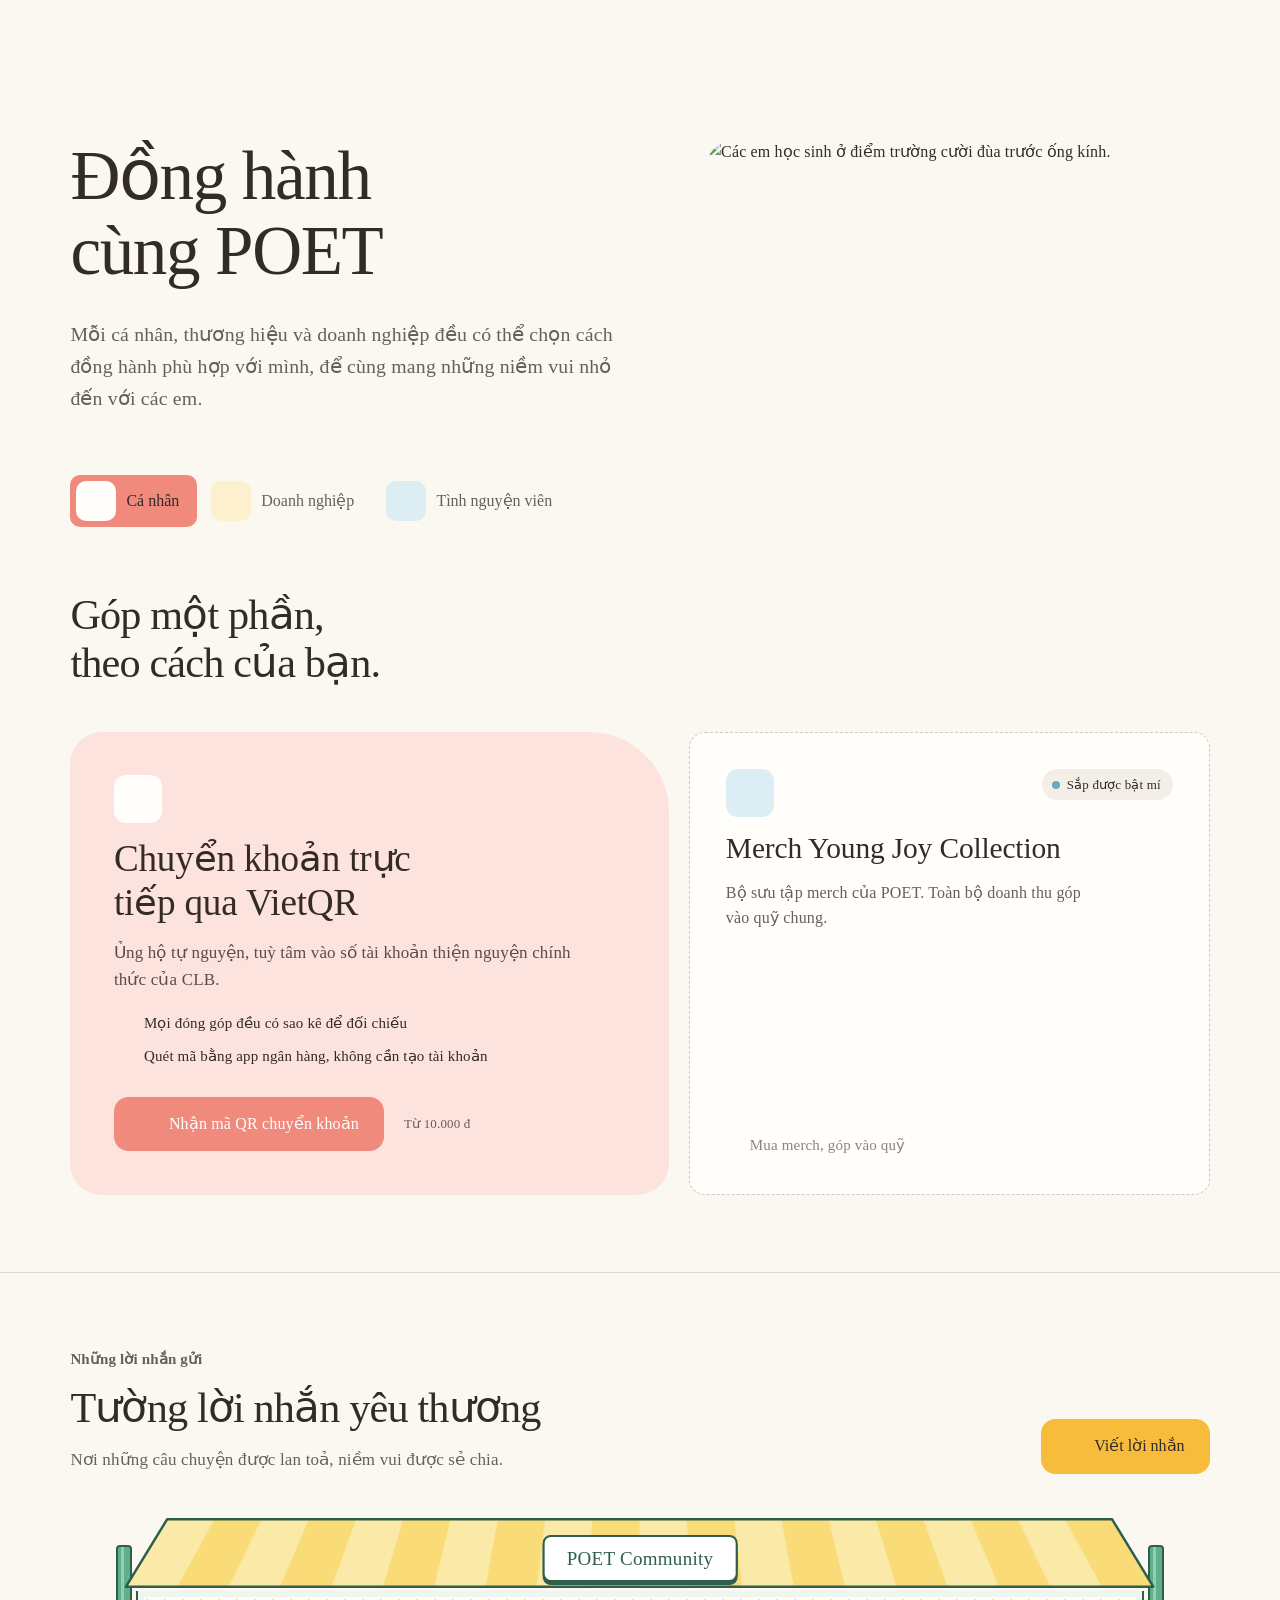
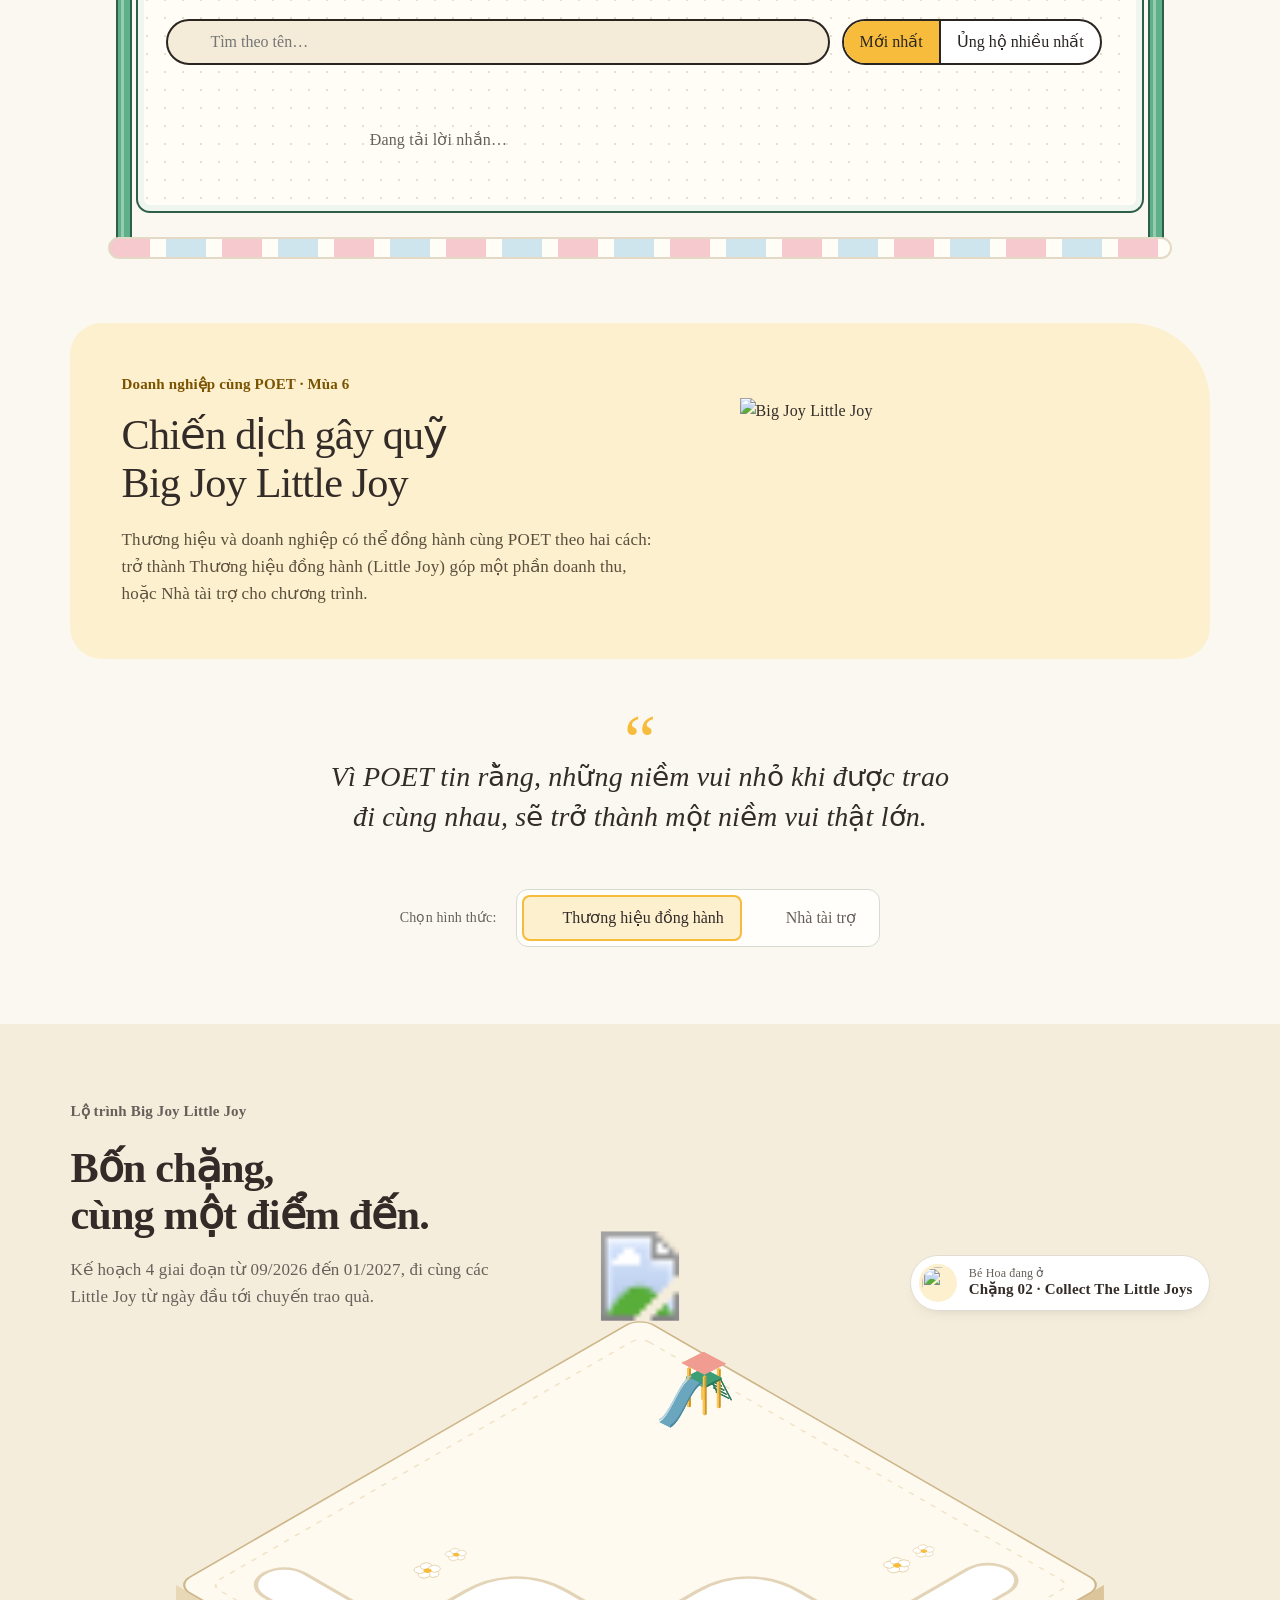
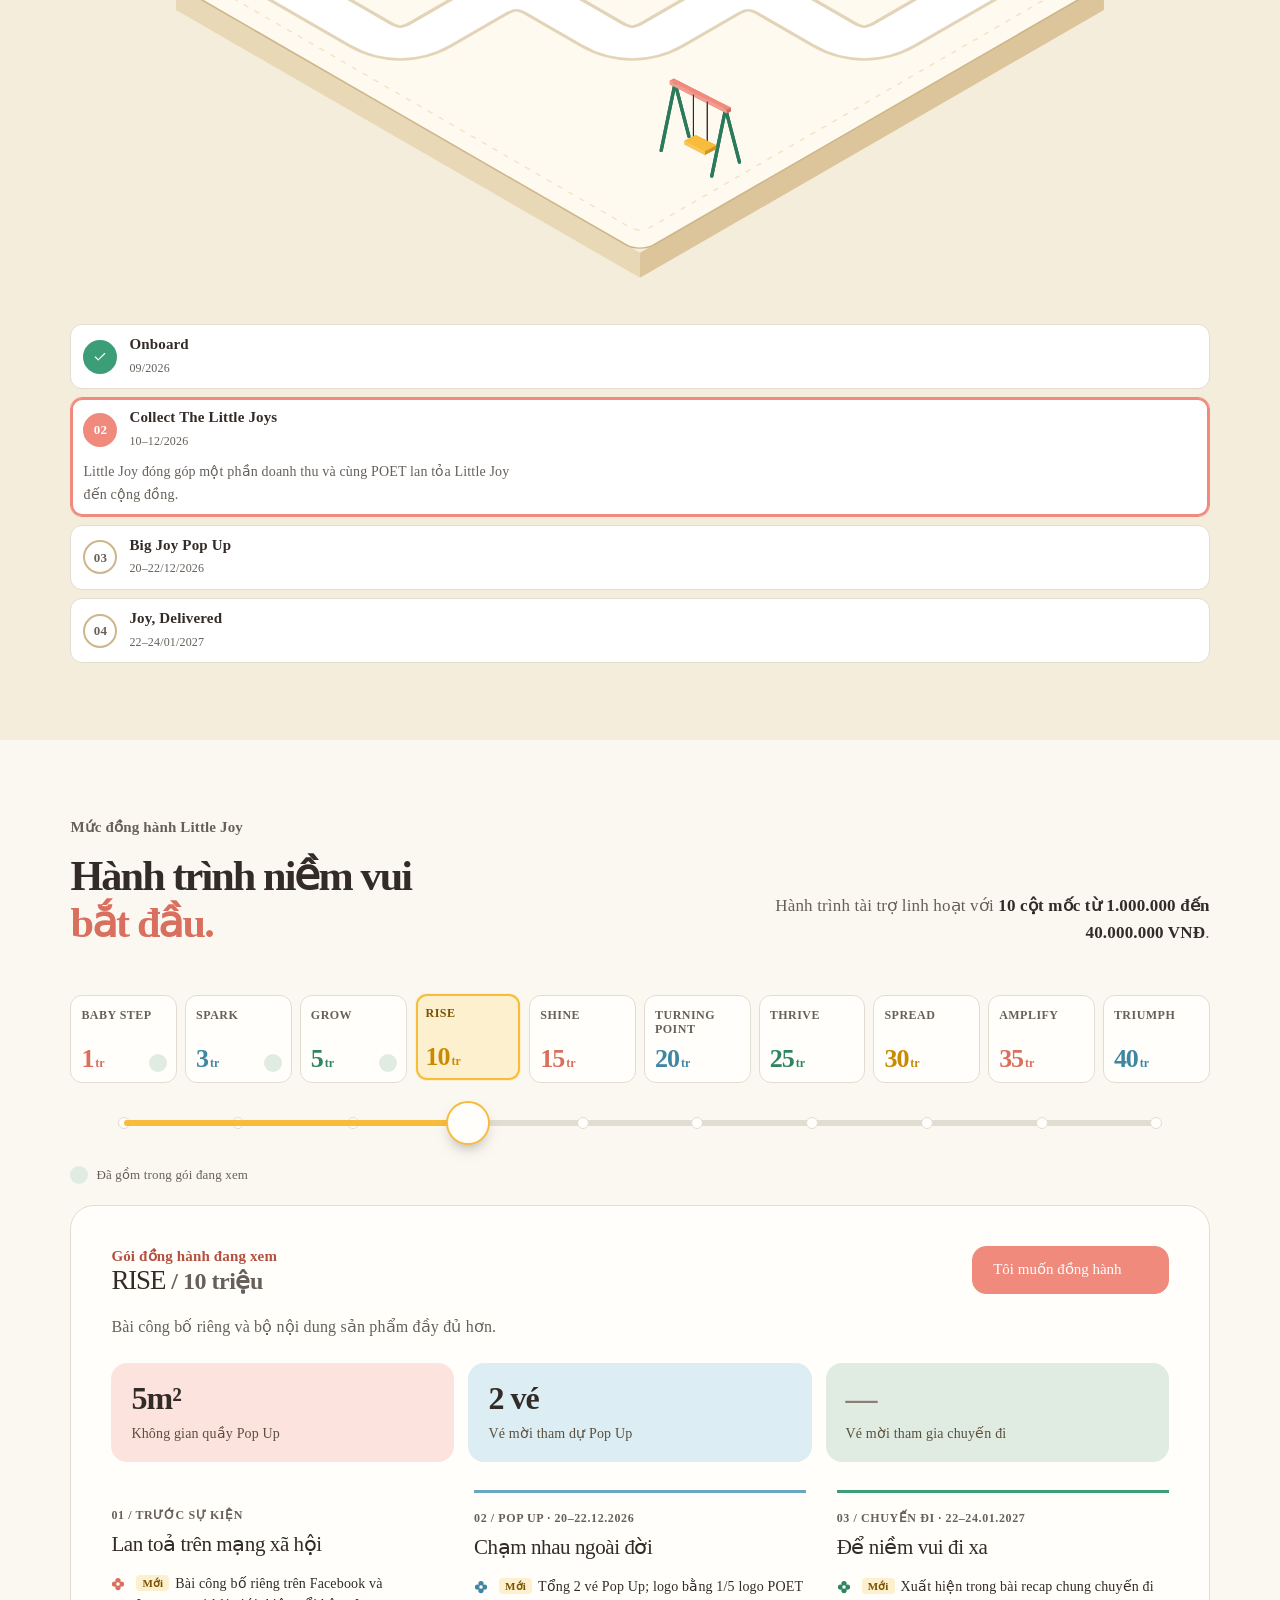
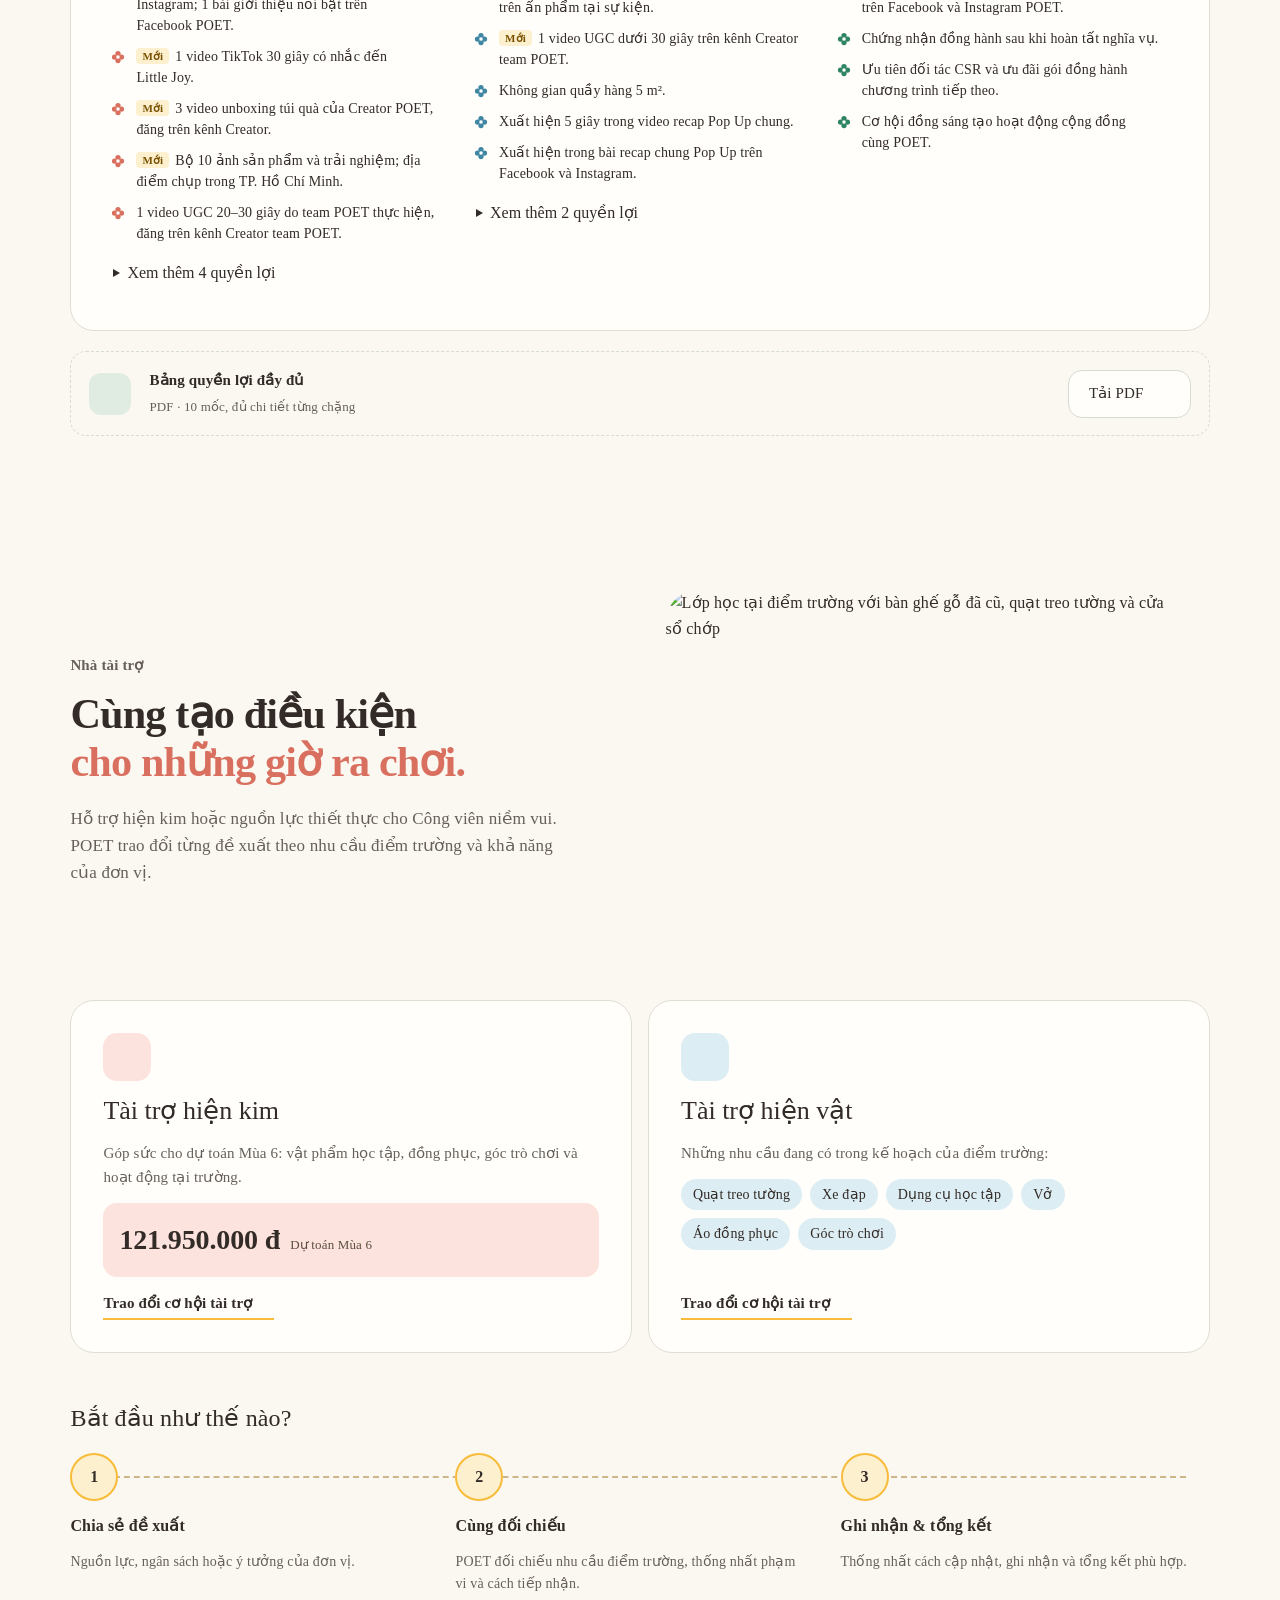
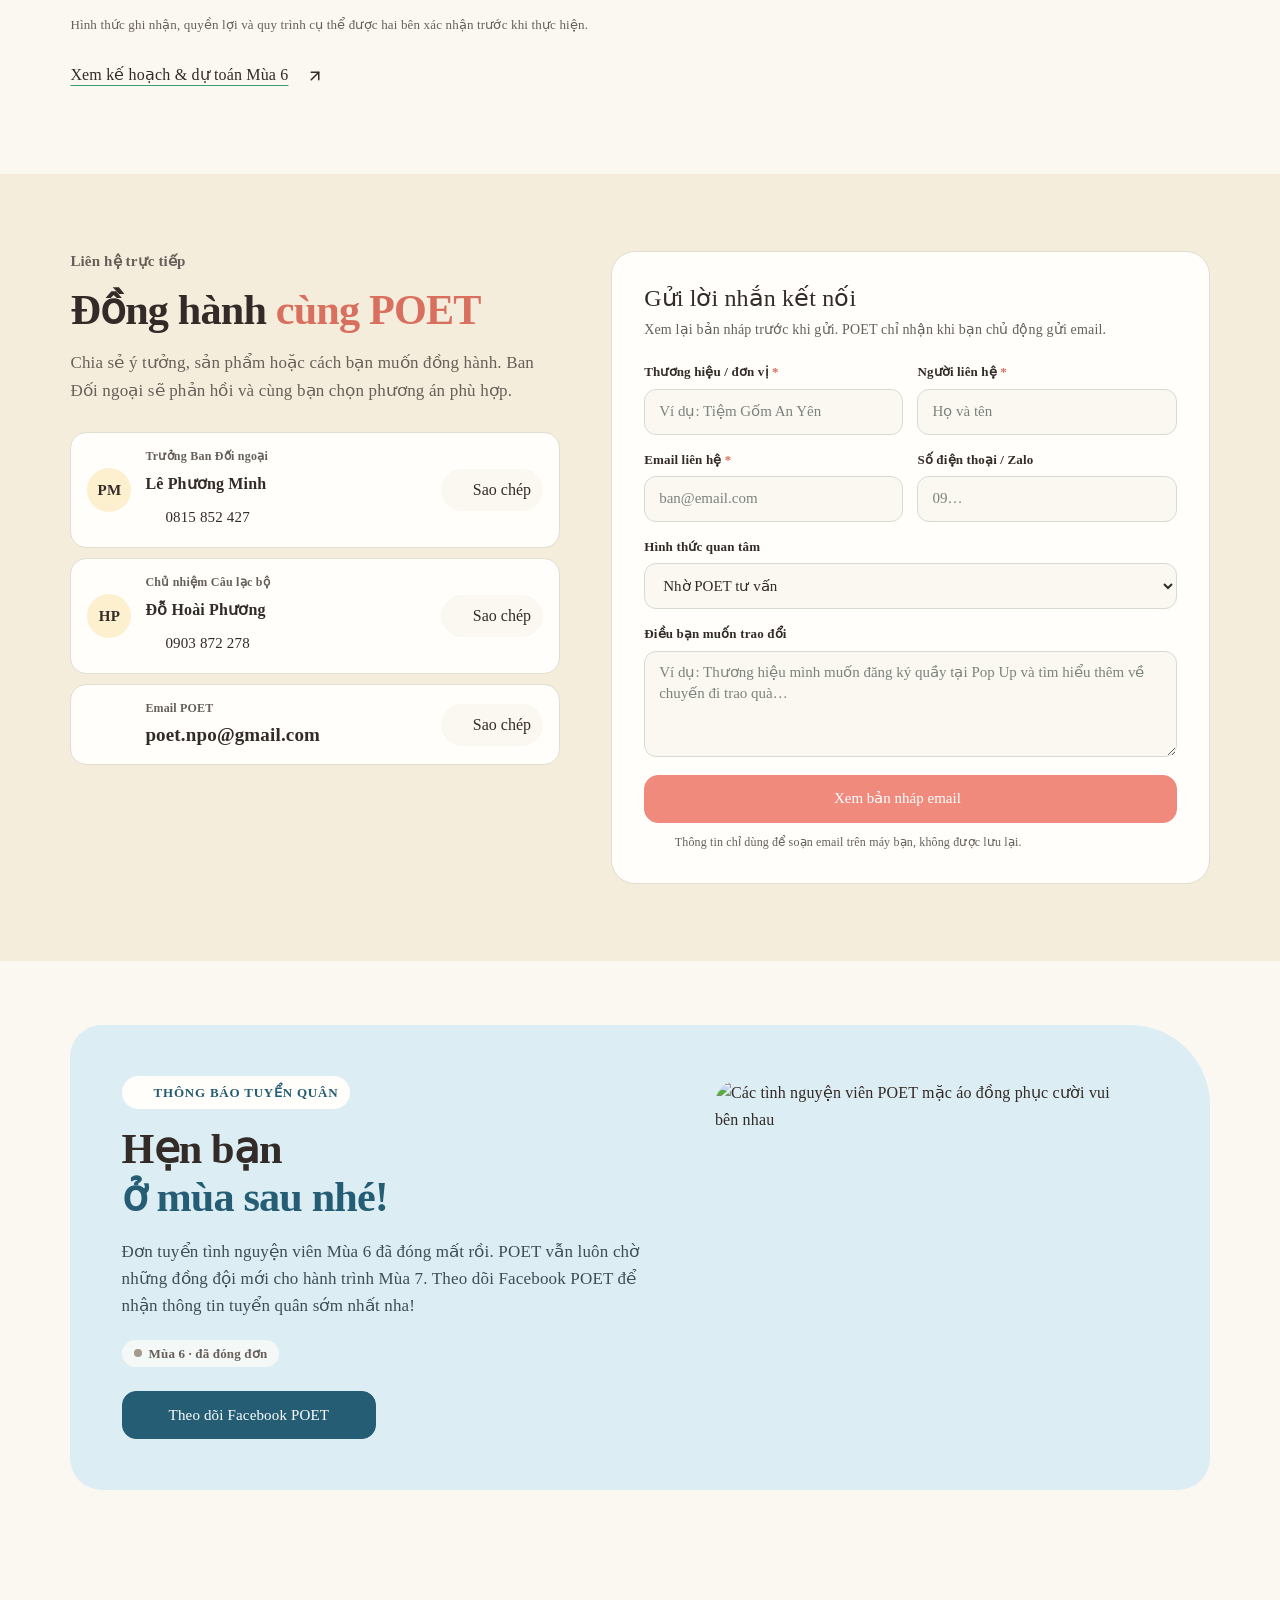
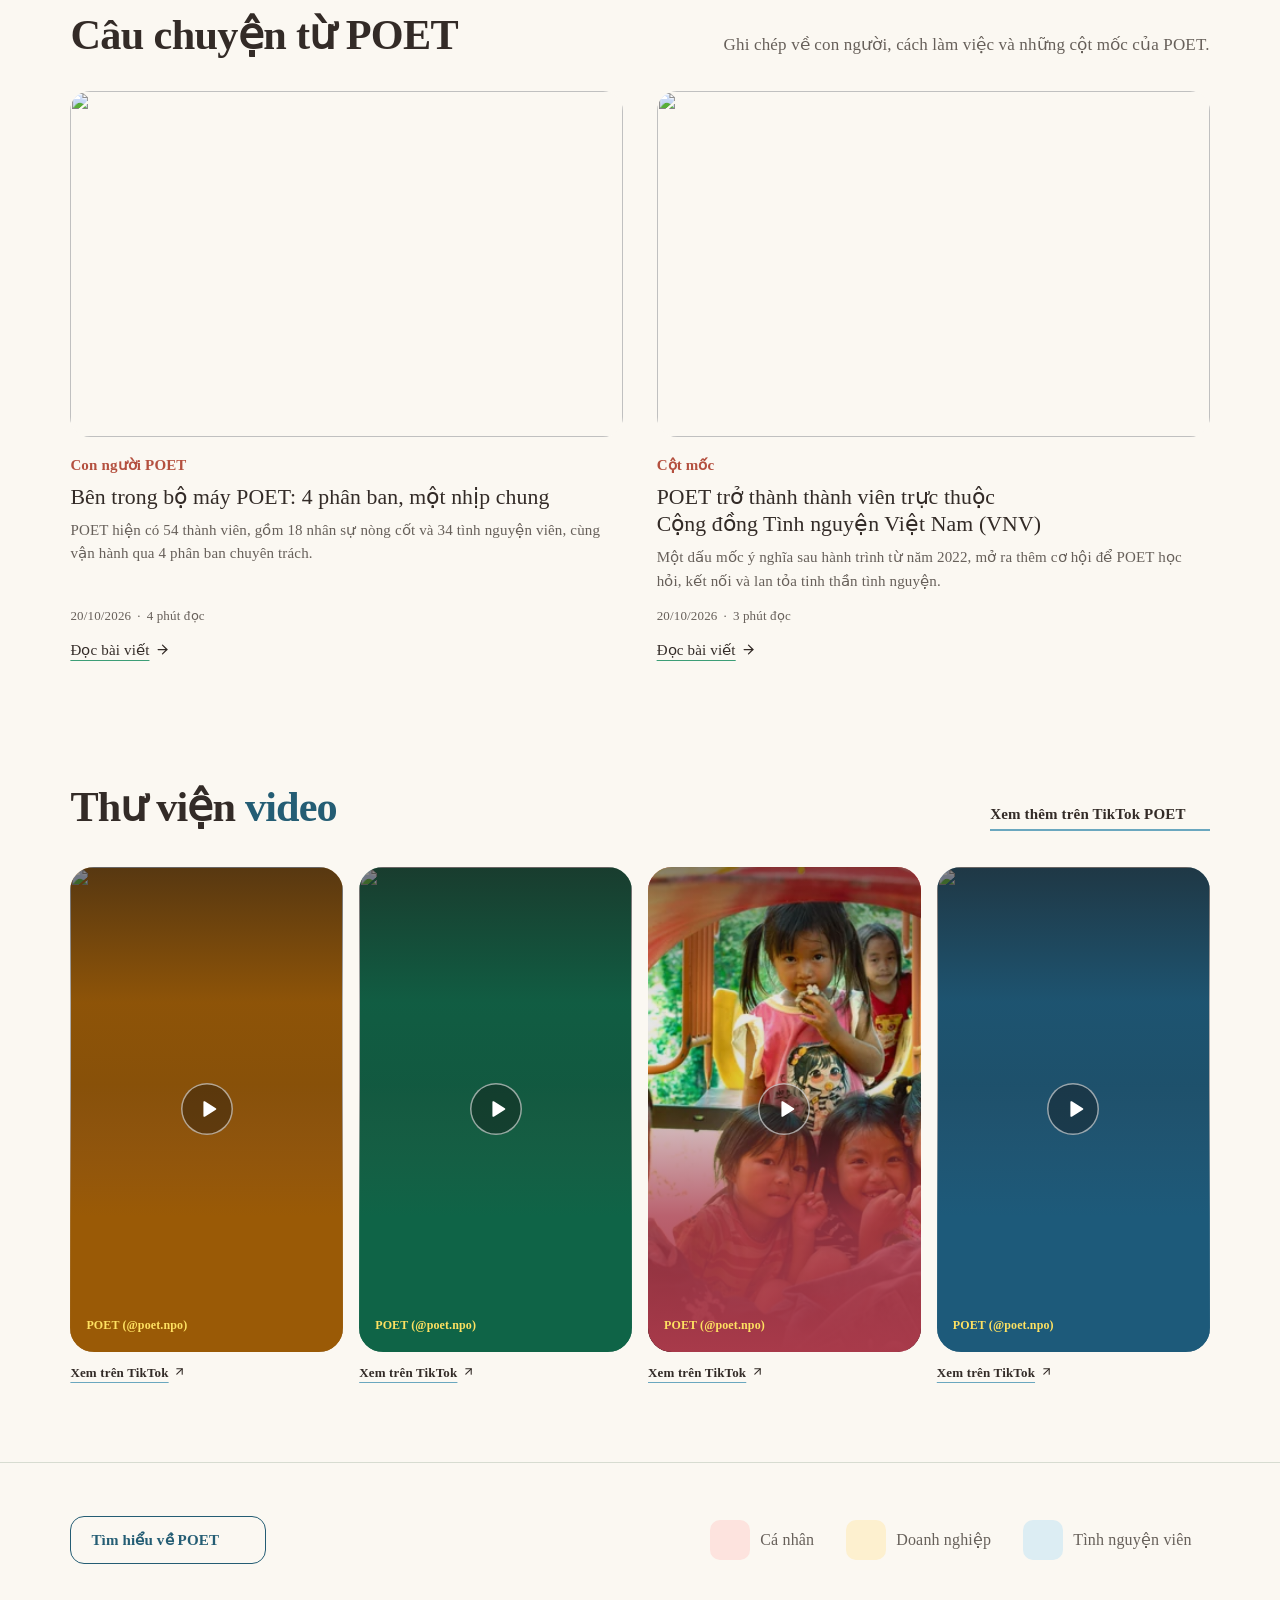
==== commit ae44fa42: "Defer Fund for Fun sponsor table Co-authored-by: Copilot <223556219+Copilot@users.noreply.github.com" ====
--- a/dong-hanh/index.html
+++ b/dong-hanh/index.html
@@ -39,241 +39,4 @@
     <div class="tier-detail__head"><div><p class="tier-kicker">Gói đồng hành đang&nbsp;xem</p><h3>TRIUMPH<span>/ 40 triệu</span></h3><p class="tier-tagline">Độc quyền ngành hàng và hiện diện đầy đủ&nbsp;nhất.</p></div><button type="button" class="btn btn--coral" data-tier-compose="40" data-tier-name="TRIUMPH">Tôi muốn đồng hành <span class="prototype-icon" style="--icon:url('../assets/icons/lucide/arrow-up-right.svg');-webkit-mask-image:url('../assets/icons/lucide/arrow-up-right.svg');mask-image:url('../assets/icons/lucide/arrow-up-right.svg')" aria-hidden="true"></span></button></div>
     <div class="tier-stats"><div class="tier-stat s0"><b>8m²</b><small>Không gian quầy Pop Up</small></div><div class="tier-stat s1"><b>4 vé</b><small>Vé mời tham dự Pop Up</small></div><div class="tier-stat s2"><b>3 vé</b><small>Vé mời tham gia chuyến đi</small></div></div>
     <div class="tier-phases"><div class="tier-phase p0"><p class="no">01 / Trước sự&nbsp;kiện</p><h4>Lan toả trên mạng xã&nbsp;hội</h4><ul><li><svg class="tier-bullet" viewBox="0 0 16 16" aria-hidden="true"><g fill="currentColor"><circle cx="8" cy="4" r="3"/><circle cx="12" cy="8" r="3"/><circle cx="8" cy="12" r="3"/><circle cx="4" cy="8" r="3"/></g><circle cx="8" cy="8" r="2" fill="#fff"/></svg><span><span class="tier-new">Mới</span>Tổng 3 video TikTok POET; tổng 5 video KOC.</span></li><li><svg class="tier-bullet" viewBox="0 0 16 16" aria-hidden="true"><g fill="currentColor"><circle cx="8" cy="4" r="3"/><circle cx="12" cy="8" r="3"/><circle cx="8" cy="12" r="3"/><circle cx="4" cy="8" r="3"/></g><circle cx="8" cy="8" r="2" fill="#fff"/></svg><span><span class="tier-new">Mới</span>Tổng 5 video lồng ghép sản phẩm trên kênh Creator team POET.</span></li><li><svg class="tier-bullet" viewBox="0 0 16 16" aria-hidden="true"><g fill="currentColor"><circle cx="8" cy="4" r="3"/><circle cx="12" cy="8" r="3"/><circle cx="8" cy="12" r="3"/><circle cx="4" cy="8" r="3"/></g><circle cx="8" cy="8" r="2" fill="#fff"/></svg><span>1 video POET unboxing túi quà, đăng trên kênh POET.</span></li><li><svg class="tier-bullet" viewBox="0 0 16 16" aria-hidden="true"><g fill="currentColor"><circle cx="8" cy="4" r="3"/><circle cx="12" cy="8" r="3"/><circle cx="8" cy="12" r="3"/><circle cx="4" cy="8" r="3"/></g><circle cx="8" cy="8" r="2" fill="#fff"/></svg><span>Bài công bố riêng trên Facebook và Instagram; 1 bài giới thiệu nổi bật trên Facebook POET.</span></li><li><svg class="tier-bullet" viewBox="0 0 16 16" aria-hidden="true"><g fill="currentColor"><circle cx="8" cy="4" r="3"/><circle cx="12" cy="8" r="3"/><circle cx="8" cy="12" r="3"/><circle cx="4" cy="8" r="3"/></g><circle cx="8" cy="8" r="2" fill="#fff"/></svg><span>3 video unboxing túi quà của Creator POET, đăng trên kênh Creator.</span></li><li class="is-more"><svg class="tier-bullet" viewBox="0 0 16 16" aria-hidden="true"><g fill="currentColor"><circle cx="8" cy="4" r="3"/><circle cx="12" cy="8" r="3"/><circle cx="8" cy="12" r="3"/><circle cx="4" cy="8" r="3"/></g><circle cx="8" cy="8" r="2" fill="#fff"/></svg><span>Bộ 10 ảnh sản phẩm và trải nghiệm; địa điểm chụp trong TP. Hồ Chí Minh.</span></li><li class="is-more"><svg class="tier-bullet" viewBox="0 0 16 16" aria-hidden="true"><g fill="currentColor"><circle cx="8" cy="4" r="3"/><circle cx="12" cy="8" r="3"/><circle cx="8" cy="12" r="3"/><circle cx="4" cy="8" r="3"/></g><circle cx="8" cy="8" r="2" fill="#fff"/></svg><span>1 video UGC 20–30 giây do team POET thực hiện, đăng trên kênh Creator team POET.</span></li><li class="is-more"><svg class="tier-bullet" viewBox="0 0 16 16" aria-hidden="true"><g fill="currentColor"><circle cx="8" cy="4" r="3"/><circle cx="12" cy="8" r="3"/><circle cx="8" cy="12" r="3"/><circle cx="4" cy="8" r="3"/></g><circle cx="8" cy="8" r="2" fill="#fff"/></svg><span>Được nhắc trong bình luận các bài cập nhật cột mốc 30, 50 và 100 triệu đồng.</span></li><li class="is-more"><svg class="tier-bullet" viewBox="0 0 16 16" aria-hidden="true"><g fill="currentColor"><circle cx="8" cy="4" r="3"/><circle cx="12" cy="8" r="3"/><circle cx="8" cy="12" r="3"/><circle cx="4" cy="8" r="3"/></g><circle cx="8" cy="8" r="2" fill="#fff"/></svg><span>Bài công bố chung sự tham gia của Little Joy trên Facebook và Instagram theo từng tuần.</span></li><li class="is-more"><svg class="tier-bullet" viewBox="0 0 16 16" aria-hidden="true"><g fill="currentColor"><circle cx="8" cy="4" r="3"/><circle cx="12" cy="8" r="3"/><circle cx="8" cy="12" r="3"/><circle cx="4" cy="8" r="3"/></g><circle cx="8" cy="8" r="2" fill="#fff"/></svg><span>Sử dụng ảnh tiền trạm trong 12 tháng, theo phạm vi hai bên thống nhất.</span></li><li class="is-more"><svg class="tier-bullet" viewBox="0 0 16 16" aria-hidden="true"><g fill="currentColor"><circle cx="8" cy="4" r="3"/><circle cx="12" cy="8" r="3"/><circle cx="8" cy="12" r="3"/><circle cx="4" cy="8" r="3"/></g><circle cx="8" cy="8" r="2" fill="#fff"/></svg><span>Cập nhật tiến độ gây quỹ và quyền lợi.</span></li></ul><button type="button" class="tier-toggle" aria-expanded="false"><svg class="tier-toggle__tri" viewBox="0 0 10 10" aria-hidden="true"><path d="M2 1l7 4-7 4z" fill="currentColor"/></svg><span>Xem thêm 6 quyền lợi</span></button></div><div class="tier-phase p1"><p class="no">02 / Pop Up ·&nbsp;20–22.12.2026</p><h4>Chạm nhau ngoài&nbsp;đời</h4><ul><li><svg class="tier-bullet" viewBox="0 0 16 16" aria-hidden="true"><g fill="currentColor"><circle cx="8" cy="4" r="3"/><circle cx="12" cy="8" r="3"/><circle cx="8" cy="12" r="3"/><circle cx="4" cy="8" r="3"/></g><circle cx="8" cy="8" r="2" fill="#fff"/></svg><span><span class="tier-new">Mới</span>Ưu tiên độc quyền ngành hàng.</span></li><li><svg class="tier-bullet" viewBox="0 0 16 16" aria-hidden="true"><g fill="currentColor"><circle cx="8" cy="4" r="3"/><circle cx="12" cy="8" r="3"/><circle cx="8" cy="12" r="3"/><circle cx="4" cy="8" r="3"/></g><circle cx="8" cy="8" r="2" fill="#fff"/></svg><span><span class="tier-new">Mới</span>Hỗ trợ quầy tiêu chuẩn với ngân sách dưới 1 triệu đồng; phần thiết kế riêng ngoài phạm vi hỗ trợ do thương hiệu chi trả.</span></li><li><svg class="tier-bullet" viewBox="0 0 16 16" aria-hidden="true"><g fill="currentColor"><circle cx="8" cy="4" r="3"/><circle cx="12" cy="8" r="3"/><circle cx="8" cy="12" r="3"/><circle cx="4" cy="8" r="3"/></g><circle cx="8" cy="8" r="2" fill="#fff"/></svg><span><span class="tier-new">Mới</span>Tổng 4 vé Pop Up; logo bằng kích thước logo POET.</span></li><li><svg class="tier-bullet" viewBox="0 0 16 16" aria-hidden="true"><g fill="currentColor"><circle cx="8" cy="4" r="3"/><circle cx="12" cy="8" r="3"/><circle cx="8" cy="12" r="3"/><circle cx="4" cy="8" r="3"/></g><circle cx="8" cy="8" r="2" fill="#fff"/></svg><span><span class="tier-new">Mới</span>Tổng 3 story riêng; thêm 3 video Pop Up trên kênh Creator team POET.</span></li><li><svg class="tier-bullet" viewBox="0 0 16 16" aria-hidden="true"><g fill="currentColor"><circle cx="8" cy="4" r="3"/><circle cx="12" cy="8" r="3"/><circle cx="8" cy="12" r="3"/><circle cx="4" cy="8" r="3"/></g><circle cx="8" cy="8" r="2" fill="#fff"/></svg><span>Ưu tiên lựa chọn vị trí quầy; tổng 2 story riêng.</span></li><li class="is-more"><svg class="tier-bullet" viewBox="0 0 16 16" aria-hidden="true"><g fill="currentColor"><circle cx="8" cy="4" r="3"/><circle cx="12" cy="8" r="3"/><circle cx="8" cy="12" r="3"/><circle cx="4" cy="8" r="3"/></g><circle cx="8" cy="8" r="2" fill="#fff"/></svg><span>Thêm 1 video UGC dưới 30 giây trên kênh Creator team POET.</span></li><li class="is-more"><svg class="tier-bullet" viewBox="0 0 16 16" aria-hidden="true"><g fill="currentColor"><circle cx="8" cy="4" r="3"/><circle cx="12" cy="8" r="3"/><circle cx="8" cy="12" r="3"/><circle cx="4" cy="8" r="3"/></g><circle cx="8" cy="8" r="2" fill="#fff"/></svg><span>1 bài recap Pop Up riêng trên Instagram và 1 video recap Little Joy 30 giây.</span></li><li class="is-more"><svg class="tier-bullet" viewBox="0 0 16 16" aria-hidden="true"><g fill="currentColor"><circle cx="8" cy="4" r="3"/><circle cx="12" cy="8" r="3"/><circle cx="8" cy="12" r="3"/><circle cx="4" cy="8" r="3"/></g><circle cx="8" cy="8" r="2" fill="#fff"/></svg><span>Tổng 10 giây trong video recap Pop Up chung.</span></li><li class="is-more"><svg class="tier-bullet" viewBox="0 0 16 16" aria-hidden="true"><g fill="currentColor"><circle cx="8" cy="4" r="3"/><circle cx="12" cy="8" r="3"/><circle cx="8" cy="12" r="3"/><circle cx="4" cy="8" r="3"/></g><circle cx="8" cy="8" r="2" fill="#fff"/></svg><span>1 story nhắc Little Joy chung trên Instagram POET.</span></li><li class="is-more"><svg class="tier-bullet" viewBox="0 0 16 16" aria-hidden="true"><g fill="currentColor"><circle cx="8" cy="4" r="3"/><circle cx="12" cy="8" r="3"/><circle cx="8" cy="12" r="3"/><circle cx="4" cy="8" r="3"/></g><circle cx="8" cy="8" r="2" fill="#fff"/></svg><span>1 video UGC dưới 30 giây trên kênh Creator team POET.</span></li><li class="is-more"><svg class="tier-bullet" viewBox="0 0 16 16" aria-hidden="true"><g fill="currentColor"><circle cx="8" cy="4" r="3"/><circle cx="12" cy="8" r="3"/><circle cx="8" cy="12" r="3"/><circle cx="4" cy="8" r="3"/></g><circle cx="8" cy="8" r="2" fill="#fff"/></svg><span>Xuất hiện trong bài recap chung Pop Up trên Facebook và Instagram.</span></li><li class="is-more"><svg class="tier-bullet" viewBox="0 0 16 16" aria-hidden="true"><g fill="currentColor"><circle cx="8" cy="4" r="3"/><circle cx="12" cy="8" r="3"/><circle cx="8" cy="12" r="3"/><circle cx="4" cy="8" r="3"/></g><circle cx="8" cy="8" r="2" fill="#fff"/></svg><span>Sử dụng bộ ảnh Pop Up trong 12 tháng từ khi nhận, theo phạm vi thống nhất.</span></li><li class="is-more"><svg class="tier-bullet" viewBox="0 0 16 16" aria-hidden="true"><g fill="currentColor"><circle cx="8" cy="4" r="3"/><circle cx="12" cy="8" r="3"/><circle cx="8" cy="12" r="3"/><circle cx="4" cy="8" r="3"/></g><circle cx="8" cy="8" r="2" fill="#fff"/></svg><span>Phát voucher của Little Joy kèm vé tham dự Pop Up.</span></li></ul><button type="button" class="tier-toggle" aria-expanded="false"><svg class="tier-toggle__tri" viewBox="0 0 10 10" aria-hidden="true"><path d="M2 1l7 4-7 4z" fill="currentColor"/></svg><span>Xem thêm 8 quyền lợi</span></button></div><div class="tier-phase p2"><p class="no">03 / Chuyến đi ·&nbsp;22–24.01.2027</p><h4>Để niềm vui đi&nbsp;xa</h4><ul><li><svg class="tier-bullet" viewBox="0 0 16 16" aria-hidden="true"><g fill="currentColor"><circle cx="8" cy="4" r="3"/><circle cx="12" cy="8" r="3"/><circle cx="8" cy="12" r="3"/><circle cx="4" cy="8" r="3"/></g><circle cx="8" cy="8" r="2" fill="#fff"/></svg><span><span class="tier-new">Mới</span>Tổng 3 vé chuyến đi, gồm ăn uống, di chuyển và ở.</span></li><li><svg class="tier-bullet" viewBox="0 0 16 16" aria-hidden="true"><g fill="currentColor"><circle cx="8" cy="4" r="3"/><circle cx="12" cy="8" r="3"/><circle cx="8" cy="12" r="3"/><circle cx="4" cy="8" r="3"/></g><circle cx="8" cy="8" r="2" fill="#fff"/></svg><span><span class="tier-new">Mới</span>Cơ hội người thụ hưởng trải nghiệm sản phẩm trong chương trình.</span></li><li><svg class="tier-bullet" viewBox="0 0 16 16" aria-hidden="true"><g fill="currentColor"><circle cx="8" cy="4" r="3"/><circle cx="12" cy="8" r="3"/><circle cx="8" cy="12" r="3"/><circle cx="4" cy="8" r="3"/></g><circle cx="8" cy="8" r="2" fill="#fff"/></svg><span><span class="tier-new">Mới</span>1 video recap riêng Little Joy.</span></li><li><svg class="tier-bullet" viewBox="0 0 16 16" aria-hidden="true"><g fill="currentColor"><circle cx="8" cy="4" r="3"/><circle cx="12" cy="8" r="3"/><circle cx="8" cy="12" r="3"/><circle cx="4" cy="8" r="3"/></g><circle cx="8" cy="8" r="2" fill="#fff"/></svg><span>Đại diện chia sẻ 2 phút và tham gia trao tặng, bàn giao.</span></li><li><svg class="tier-bullet" viewBox="0 0 16 16" aria-hidden="true"><g fill="currentColor"><circle cx="8" cy="4" r="3"/><circle cx="12" cy="8" r="3"/><circle cx="8" cy="12" r="3"/><circle cx="4" cy="8" r="3"/></g><circle cx="8" cy="8" r="2" fill="#fff"/></svg><span>1 story riêng chuyến đi; bộ 10 ảnh thương hiệu tại chuyến đi.</span></li><li class="is-more"><svg class="tier-bullet" viewBox="0 0 16 16" aria-hidden="true"><g fill="currentColor"><circle cx="8" cy="4" r="3"/><circle cx="12" cy="8" r="3"/><circle cx="8" cy="12" r="3"/><circle cx="4" cy="8" r="3"/></g><circle cx="8" cy="8" r="2" fill="#fff"/></svg><span>Xuất hiện 5 giây trong video recap chuyến đi.</span></li><li class="is-more"><svg class="tier-bullet" viewBox="0 0 16 16" aria-hidden="true"><g fill="currentColor"><circle cx="8" cy="4" r="3"/><circle cx="12" cy="8" r="3"/><circle cx="8" cy="12" r="3"/><circle cx="4" cy="8" r="3"/></g><circle cx="8" cy="8" r="2" fill="#fff"/></svg><span>1 bài recap riêng chuyến đi trên Facebook và Instagram POET.</span></li><li class="is-more"><svg class="tier-bullet" viewBox="0 0 16 16" aria-hidden="true"><g fill="currentColor"><circle cx="8" cy="4" r="3"/><circle cx="12" cy="8" r="3"/><circle cx="8" cy="12" r="3"/><circle cx="4" cy="8" r="3"/></g><circle cx="8" cy="8" r="2" fill="#fff"/></svg><span>Sử dụng ảnh và video chuyến đi trong 12 tháng từ khi nhận, theo phạm vi thống nhất.</span></li><li class="is-more"><svg class="tier-bullet" viewBox="0 0 16 16" aria-hidden="true"><g fill="currentColor"><circle cx="8" cy="4" r="3"/><circle cx="12" cy="8" r="3"/><circle cx="8" cy="12" r="3"/><circle cx="4" cy="8" r="3"/></g><circle cx="8" cy="8" r="2" fill="#fff"/></svg><span>Chứng nhận đồng hành sau khi hoàn tất nghĩa vụ.</span></li><li class="is-more"><svg class="tier-bullet" viewBox="0 0 16 16" aria-hidden="true"><g fill="currentColor"><circle cx="8" cy="4" r="3"/><circle cx="12" cy="8" r="3"/><circle cx="8" cy="12" r="3"/><circle cx="4" cy="8" r="3"/></g><circle cx="8" cy="8" r="2" fill="#fff"/></svg><span>Ưu tiên đối tác CSR và ưu đãi gói đồng hành chương trình tiếp theo.</span></li><li class="is-more"><svg class="tier-bullet" viewBox="0 0 16 16" aria-hidden="true"><g fill="currentColor"><circle cx="8" cy="4" r="3"/><circle cx="12" cy="8" r="3"/><circle cx="8" cy="12" r="3"/><circle cx="4" cy="8" r="3"/></g><circle cx="8" cy="8" r="2" fill="#fff"/></svg><span>Cơ hội đồng sáng tạo hoạt động cộng đồng cùng POET.</span></li></ul><button type="button" class="tier-toggle" aria-expanded="false"><svg class="tier-toggle__tri" viewBox="0 0 10 10" aria-hidden="true"><path d="M2 1l7 4-7 4z" fill="currentColor"/></svg><span>Xem thêm 6 quyền lợi</span></button></div></div>
-  </div><div class="tier-compose" data-tier-compose-box hidden><label for="tier-message">Lời nhắn soạn sẵn, bạn sửa lại cho phù hợp nhé</label><textarea id="tier-message" rows="7"></textarea><div class="tier-compose__row"><a class="btn btn--coral" href="mailto:poet.npo@gmail.com" target="_blank" rel="noopener noreferrer" data-tier-mail><span class="prototype-icon" style="--icon:url('../assets/icons/lucide/mail.svg');-webkit-mask-image:url('../assets/icons/lucide/mail.svg');mask-image:url('../assets/icons/lucide/mail.svg')" aria-hidden="true"></span>Gửi qua email</a><button type="button" class="btn btn--line" data-copy=""><span class="prototype-icon" style="--icon:url('../assets/icons/lucide/copy.svg');-webkit-mask-image:url('../assets/icons/lucide/copy.svg');mask-image:url('../assets/icons/lucide/copy.svg')" aria-hidden="true"></span>Sao chép</button><span class="tier-compose__hint">Gửi tới poet.npo@gmail.com</span></div></div><div class="tier-pdf"><span class="tier-pdf__ic" aria-hidden="true"><span class="prototype-icon" style="--icon:url('../assets/icons/lucide/file-text.svg');-webkit-mask-image:url('../assets/icons/lucide/file-text.svg');mask-image:url('../assets/icons/lucide/file-text.svg')" aria-hidden="true"></span></span><div><b>Bảng quyền lợi đầy đủ</b><small>PDF · 10 mốc, đủ chi tiết từng chặng</small></div><a class="btn btn--line" href="../docs/quyen-loi-big-joy-little-joy.pdf" target="_blank" rel="noopener noreferrer">Tải PDF <span class="prototype-icon" style="--icon:url('../assets/icons/lucide/download.svg');-webkit-mask-image:url('../assets/icons/lucide/download.svg');mask-image:url('../assets/icons/lucide/download.svg')" aria-hidden="true"></span></a></div></section></div><div id="nha-tai-tro" class="tab-panel" role="tabpanel" aria-labelledby="tab-nha-tai-tro" tabindex="0"><section class="section-shell sponsor-section"><div class="sponsor-head"><div><p class="eyebrow">Nhà tài&nbsp;trợ</p><h2>Cùng tạo điều kiện<br><span>cho những giờ ra chơi.</span></h2><p class="lead">Hỗ trợ hiện kim hoặc nguồn lực thiết thực cho Công viên niềm vui. POET trao đổi từng đề xuất theo nhu cầu điểm trường và khả năng của đơn&nbsp;vị.</p></div><figure class="sponsor-photo"><img src="../assets/editorial/lop-hoc-diem-truong-1280.webp" srcset="../assets/editorial/lop-hoc-diem-truong-800.webp 800w, ../assets/editorial/lop-hoc-diem-truong-1280.webp 1280w" sizes="(max-width:900px) 100vw, 50vw" width="1280" height="854" loading="lazy" alt="Lớp học tại điểm trường với bàn ghế gỗ đã cũ, quạt treo tường và cửa sổ chớp"></figure></div><div class="sponsor-paths"><article class="sponsor-path is-cash"><span class="ic" aria-hidden="true"><span class="prototype-icon" style="--icon:url('../assets/icons/lucide/banknote.svg');-webkit-mask-image:url('../assets/icons/lucide/banknote.svg');mask-image:url('../assets/icons/lucide/banknote.svg')" aria-hidden="true"></span></span><h3>Tài trợ hiện&nbsp;kim</h3><p>Góp sức cho dự toán Mùa 6: vật phẩm học tập, đồng phục, góc trò chơi và hoạt động tại&nbsp;trường.</p><div class="sponsor-figure"><b>121.950.000 đ</b><small>Dự toán Mùa 6</small></div><a class="sponsor-link" href="#lien-he" data-partner-package="Tài trợ hiện kim">Trao đổi cơ hội tài trợ<span class="prototype-icon" style="--icon:url('../assets/icons/lucide/arrow-right.svg');-webkit-mask-image:url('../assets/icons/lucide/arrow-right.svg');mask-image:url('../assets/icons/lucide/arrow-right.svg')" aria-hidden="true"></span></a></article><article class="sponsor-path is-kind"><span class="ic" aria-hidden="true"><span class="prototype-icon" style="--icon:url('../assets/icons/lucide/package.svg');-webkit-mask-image:url('../assets/icons/lucide/package.svg');mask-image:url('../assets/icons/lucide/package.svg')" aria-hidden="true"></span></span><h3>Tài trợ hiện&nbsp;vật</h3><p>Những nhu cầu đang có trong kế hoạch của điểm&nbsp;trường:</p><ul class="sponsor-chips"><li>Quạt treo&nbsp;tường</li><li>Xe&nbsp;đạp</li><li>Dụng cụ học&nbsp;tập</li><li>Vở</li><li>Áo đồng&nbsp;phục</li><li>Góc trò&nbsp;chơi</li></ul><a class="sponsor-link" href="#lien-he" data-partner-package="Tài trợ hiện vật">Trao đổi cơ hội tài trợ<span class="prototype-icon" style="--icon:url('../assets/icons/lucide/arrow-right.svg');-webkit-mask-image:url('../assets/icons/lucide/arrow-right.svg');mask-image:url('../assets/icons/lucide/arrow-right.svg')" aria-hidden="true"></span></a></article></div><div class="sponsor-steps"><h3>Bắt đầu như thế&nbsp;nào?</h3><ol><li><span class="n">1</span><b>Chia sẻ đề xuất</b><p>Nguồn lực, ngân sách hoặc ý tưởng của đơn&nbsp;vị.</p></li><li><span class="n">2</span><b>Cùng đối chiếu</b><p>POET đối chiếu nhu cầu điểm trường, thống nhất phạm vi và cách tiếp&nbsp;nhận.</p></li><li><span class="n">3</span><b>Ghi nhận & tổng kết</b><p>Thống nhất cách cập nhật, ghi nhận và tổng kết phù&nbsp;hợp.</p></li></ol><p class="fine">Hình thức ghi nhận, quyền lợi và quy trình cụ thể được hai bên xác nhận trước khi thực&nbsp;hiện.</p><a class="text-link" href="../du-an/#dang-thuc-hien">Xem kế hoạch & dự toán Mùa 6<svg class="link-arrow" viewBox="0 0 24 24" fill="none" stroke="currentColor" stroke-width="2" stroke-linecap="round" stroke-linejoin="round" aria-hidden="true" focusable="false"><path d="M7 7h10v10"/><path d="M7 17 17 7"/></svg></a></div></section><section class="section-shell fund-for-fun" id="fund-for-fun" aria-labelledby="fund-for-fun-title">
-    <header class="fund-for-fun__head">
-      <p class="eyebrow">FUND FOR&nbsp;FUN</p>
-      <h2 id="fund-for-fun-title">Bảng quyền lợi nhà tài&nbsp;trợ</h2>
-      <p class="lead">21 đầu mục quyền lợi, chia theo ba giai đoạn của chuyến&nbsp;đi.</p>
-    </header>
-    <div class="fund-for-fun__tiers" aria-label="Mức đóng góp theo hạng gói">
-      <article class="fund-for-fun__tier-card fund-for-fun__tier-card--diamond">
-        <h3><span>DIAMOND</span><small>KIM CƯƠNG</small></h3>
-        <p>TỪ 25 TRIỆU  (VD: 300 Áo đồng phục 45tr, 300 phần Vở 30tr, hoặc Hiện kim&nbsp;lớn)</p>
-        <small class="fund-for-fun__count">21 quyền lợi áp dụng</small>
-      </article><article class="fund-for-fun__tier-card fund-for-fun__tier-card--gold">
-        <h3><span>GOLD</span><small>VÀNG</small></h3>
-        <p>TỪ 12 TRIỆU  (VD: 300 phần Dụng cụ học tập 21tr, 6 Xe đạp 12tr, hoặc Hiện kim&nbsp;vừa)</p>
-        <small class="fund-for-fun__count">15 quyền lợi áp dụng</small>
-      </article><article class="fund-for-fun__tier-card fund-for-fun__tier-card--silver">
-        <h3><span>SILVER</span><small>BẠC</small></h3>
-        <p>Từ 5 TRIỆU  (VD: 17 Quạt treo tường 5.95tr, Tổ chức HĐ 5tr, Góc trò chơi&nbsp;3-5tr)</p>
-        <small class="fund-for-fun__count">11 quyền lợi áp dụng</small>
-      </article>
-    </div>
-    <p class="fund-for-fun__terms">Áp dụng ngay sau khi hai bên ký Biên bản hợp tác&nbsp;(MOU)</p>
-    <nav class="fund-for-fun__phase-nav" aria-label="Chọn giai đoạn quyền lợi">
-      <a href="#fund-for-fun-phase-1">TRƯỚC CHUYẾN ĐI</a><a href="#fund-for-fun-phase-2">TRONG CHUYẾN ĐI</a><a href="#fund-for-fun-phase-3">SAU CHUYẾN ĐI</a>
-    </nav>
-    <section class="fund-for-fun__phase fund-for-fun__phase--1" id="fund-for-fun-phase-1" aria-labelledby="fund-for-fun-heading-1">
-    <h3 id="fund-for-fun-heading-1">TRƯỚC CHUYẾN&nbsp;ĐI</h3>
-    <div class="fund-for-fun__table-wrap">
-      <table class="fund-for-fun__table">
-        <caption>TRƯỚC CHUYẾN ĐI — quyền lợi theo hạng tài trợ</caption>
-        <colgroup><col class="fund-for-fun__col-benefit"><col><col><col><col class="fund-for-fun__col-delivery"></colgroup>
-        <thead><tr>
-          <th scope="col">Chi tiết hạng mục quyền lợi Nhà tài trợ</th>
-          <th scope="col"><span>DIAMOND</span><small>KIM CƯƠNG</small></th><th scope="col"><span>GOLD</span><small>VÀNG</small></th><th scope="col"><span>SILVER</span><small>BẠC</small></th>
-          <th scope="col">Thời gian &amp; Quy cách trả quyền lợi</th>
-        </tr></thead>
-        <tbody>
-    <tr class="fund-for-fun__category-row"><th scope="rowgroup" colspan="5">ẤN PHẨM &amp; LOGO</th></tr>
-    <tr class="fund-for-fun__benefit-row" data-benefit-id="QL01">
-      <th scope="row" class="fund-for-fun__benefit">
-        <span class="fund-for-fun__id">QL01</span>
-        <span class="fund-for-fun__description">Logo Nhà tài trợ xuất hiện trên các ấn phẩm truyền thông (offline &amp; digital post)</span>
-      </th>
-      <td class="fund-for-fun__tier-value" data-label="DIAMOND — KIM CƯƠNG"><span class="fund-for-fun__mobile-label" aria-hidden="true">DIAMOND — KIM CƯƠNG</span><span class="fund-for-fun__value">✓ (Logo lớn)</span></td><td class="fund-for-fun__tier-value" data-label="GOLD — VÀNG"><span class="fund-for-fun__mobile-label" aria-hidden="true">GOLD — VÀNG</span><span class="fund-for-fun__value">✓ (Logo vừa)</span></td><td class="fund-for-fun__tier-value" data-label="SILVER — BẠC"><span class="fund-for-fun__mobile-label" aria-hidden="true">SILVER — BẠC</span><span class="fund-for-fun__value">✓ (Logo đồng hành)</span></td>
-      <td class="fund-for-fun__delivery" data-label="Thời gian &amp; Quy cách trả quyền lợi"><span class="fund-for-fun__mobile-label" aria-hidden="true">Thời gian &amp; Quy cách trả quyền lợi</span><span>Xuyên suốt chiến dịch ngay sau khi ký MOU</span></td>
-    </tr>
-    <tr class="fund-for-fun__category-row"><th scope="rowgroup" colspan="5">FACEBOOK</th></tr>
-    <tr class="fund-for-fun__benefit-row" data-benefit-id="QL02">
-      <th scope="row" class="fund-for-fun__benefit">
-        <span class="fund-for-fun__id">QL02</span>
-        <span class="fund-for-fun__description">Bài công bố riêng lẻ giới thiệu Nhà tài trợ trên Fanpage POET</span>
-      </th>
-      <td class="fund-for-fun__tier-value" data-label="DIAMOND — KIM CƯƠNG"><span class="fund-for-fun__mobile-label" aria-hidden="true">DIAMOND — KIM CƯƠNG</span><span class="fund-for-fun__value">✓</span></td><td class="fund-for-fun__tier-value" data-label="GOLD — VÀNG"><span class="fund-for-fun__mobile-label" aria-hidden="true">GOLD — VÀNG</span><span class="fund-for-fun__value">✓</span></td><td class="fund-for-fun__tier-value" data-label="SILVER — BẠC"><span class="fund-for-fun__mobile-label" aria-hidden="true">SILVER — BẠC</span><span class="fund-for-fun__value">-</span></td>
-      <td class="fund-for-fun__delivery" data-label="Thời gian &amp; Quy cách trả quyền lợi"><span class="fund-for-fun__mobile-label" aria-hidden="true">Thời gian &amp; Quy cách trả quyền lợi</span><span>Số lượng: 1 bài | Trong vòng 5-7 ngày sau khi ký MOU</span></td>
-    </tr><tr class="fund-for-fun__benefit-row" data-benefit-id="QL03">
-      <th scope="row" class="fund-for-fun__benefit">
-        <span class="fund-for-fun__id">QL03</span>
-        <span class="fund-for-fun__description">Bài công bố chung trong danh sách Nhà tài trợ của dự án trên Fanpage POET</span>
-      </th>
-      <td class="fund-for-fun__tier-value" data-label="DIAMOND — KIM CƯƠNG"><span class="fund-for-fun__mobile-label" aria-hidden="true">DIAMOND — KIM CƯƠNG</span><span class="fund-for-fun__value">✓</span></td><td class="fund-for-fun__tier-value" data-label="GOLD — VÀNG"><span class="fund-for-fun__mobile-label" aria-hidden="true">GOLD — VÀNG</span><span class="fund-for-fun__value">✓</span></td><td class="fund-for-fun__tier-value" data-label="SILVER — BẠC"><span class="fund-for-fun__mobile-label" aria-hidden="true">SILVER — BẠC</span><span class="fund-for-fun__value">✓</span></td>
-      <td class="fund-for-fun__delivery" data-label="Thời gian &amp; Quy cách trả quyền lợi"><span class="fund-for-fun__mobile-label" aria-hidden="true">Thời gian &amp; Quy cách trả quyền lợi</span><span>Số lượng: 1 bài | Cập nhật theo từng đợt công bố MOU</span></td>
-    </tr><tr class="fund-for-fun__benefit-row" data-benefit-id="QL04">
-      <th scope="row" class="fund-for-fun__benefit">
-        <span class="fund-for-fun__id">QL04</span>
-        <span class="fund-for-fun__description">Bài viết giới thiệu nổi bật câu chuyện thương hiệu / CSR của Nhà tài trợ trên FB</span>
-      </th>
-      <td class="fund-for-fun__tier-value" data-label="DIAMOND — KIM CƯƠNG"><span class="fund-for-fun__mobile-label" aria-hidden="true">DIAMOND — KIM CƯƠNG</span><span class="fund-for-fun__value">✓</span></td><td class="fund-for-fun__tier-value" data-label="GOLD — VÀNG"><span class="fund-for-fun__mobile-label" aria-hidden="true">GOLD — VÀNG</span><span class="fund-for-fun__value">-</span></td><td class="fund-for-fun__tier-value" data-label="SILVER — BẠC"><span class="fund-for-fun__mobile-label" aria-hidden="true">SILVER — BẠC</span><span class="fund-for-fun__value">-</span></td>
-      <td class="fund-for-fun__delivery" data-label="Thời gian &amp; Quy cách trả quyền lợi"><span class="fund-for-fun__mobile-label" aria-hidden="true">Thời gian &amp; Quy cách trả quyền lợi</span><span>Số lượng: 1 bài | Linh hoạt theo lịch đăng bài của POET</span></td>
-    </tr>
-    <tr class="fund-for-fun__category-row"><th scope="rowgroup" colspan="5">INSTAGRAM</th></tr>
-    <tr class="fund-for-fun__benefit-row" data-benefit-id="QL05">
-      <th scope="row" class="fund-for-fun__benefit">
-        <span class="fund-for-fun__id">QL05</span>
-        <span class="fund-for-fun__description">Bài công bố riêng lẻ (Co-creator / Collab post) cùng Nhà tài trợ trên Instagram POET</span>
-      </th>
-      <td class="fund-for-fun__tier-value" data-label="DIAMOND — KIM CƯƠNG"><span class="fund-for-fun__mobile-label" aria-hidden="true">DIAMOND — KIM CƯƠNG</span><span class="fund-for-fun__value">✓</span></td><td class="fund-for-fun__tier-value" data-label="GOLD — VÀNG"><span class="fund-for-fun__mobile-label" aria-hidden="true">GOLD — VÀNG</span><span class="fund-for-fun__value">-</span></td><td class="fund-for-fun__tier-value" data-label="SILVER — BẠC"><span class="fund-for-fun__mobile-label" aria-hidden="true">SILVER — BẠC</span><span class="fund-for-fun__value">-</span></td>
-      <td class="fund-for-fun__delivery" data-label="Thời gian &amp; Quy cách trả quyền lợi"><span class="fund-for-fun__mobile-label" aria-hidden="true">Thời gian &amp; Quy cách trả quyền lợi</span><span>Số lượng: 1 bài | Linh hoạt theo lịch đăng bài của POET</span></td>
-    </tr><tr class="fund-for-fun__benefit-row" data-benefit-id="QL06">
-      <th scope="row" class="fund-for-fun__benefit">
-        <span class="fund-for-fun__id">QL06</span>
-        <span class="fund-for-fun__description">Bài công bố &amp; tri ân chung trong danh sách Nhà tài trợ trên Instagram POET</span>
-      </th>
-      <td class="fund-for-fun__tier-value" data-label="DIAMOND — KIM CƯƠNG"><span class="fund-for-fun__mobile-label" aria-hidden="true">DIAMOND — KIM CƯƠNG</span><span class="fund-for-fun__value">✓</span></td><td class="fund-for-fun__tier-value" data-label="GOLD — VÀNG"><span class="fund-for-fun__mobile-label" aria-hidden="true">GOLD — VÀNG</span><span class="fund-for-fun__value">✓</span></td><td class="fund-for-fun__tier-value" data-label="SILVER — BẠC"><span class="fund-for-fun__mobile-label" aria-hidden="true">SILVER — BẠC</span><span class="fund-for-fun__value">✓</span></td>
-      <td class="fund-for-fun__delivery" data-label="Thời gian &amp; Quy cách trả quyền lợi"><span class="fund-for-fun__mobile-label" aria-hidden="true">Thời gian &amp; Quy cách trả quyền lợi</span><span>Số lượng: 1 bài | Theo lịch truyền thông của POET</span></td>
-    </tr>
-    <tr class="fund-for-fun__category-row"><th scope="rowgroup" colspan="5">HÌNH ẢNH &amp; TƯ LIỆU</th></tr>
-    <tr class="fund-for-fun__benefit-row" data-benefit-id="QL08">
-      <th scope="row" class="fund-for-fun__benefit">
-        <span class="fund-for-fun__id">QL08</span>
-        <span class="fund-for-fun__description">Bộ ảnh chụp sản phẩm tài trợ &amp; chuẩn bị quà tặng trước chuyến đi (khoảng 10 tấm)</span>
-      </th>
-      <td class="fund-for-fun__tier-value" data-label="DIAMOND — KIM CƯƠNG"><span class="fund-for-fun__mobile-label" aria-hidden="true">DIAMOND — KIM CƯƠNG</span><span class="fund-for-fun__value">✓</span></td><td class="fund-for-fun__tier-value" data-label="GOLD — VÀNG"><span class="fund-for-fun__mobile-label" aria-hidden="true">GOLD — VÀNG</span><span class="fund-for-fun__value">✓</span></td><td class="fund-for-fun__tier-value" data-label="SILVER — BẠC"><span class="fund-for-fun__mobile-label" aria-hidden="true">SILVER — BẠC</span><span class="fund-for-fun__value">-</span></td>
-      <td class="fund-for-fun__delivery" data-label="Thời gian &amp; Quy cách trả quyền lợi"><span class="fund-for-fun__mobile-label" aria-hidden="true">Thời gian &amp; Quy cách trả quyền lợi</span><span>Trong vòng 2 tuần sau khi POET nhận hiện vật tài trợ</span></td>
-    </tr><tr class="fund-for-fun__benefit-row" data-benefit-id="QL09">
-      <th scope="row" class="fund-for-fun__benefit">
-        <span class="fund-for-fun__id">QL09</span>
-        <span class="fund-for-fun__description">Cung cấp bộ hình ảnh chuyến tiền trạm &amp; Quyền sử dụng hình ảnh (SDHA) trong 12 tháng</span>
-      </th>
-      <td class="fund-for-fun__tier-value" data-label="DIAMOND — KIM CƯƠNG"><span class="fund-for-fun__mobile-label" aria-hidden="true">DIAMOND — KIM CƯƠNG</span><span class="fund-for-fun__value">✓</span></td><td class="fund-for-fun__tier-value" data-label="GOLD — VÀNG"><span class="fund-for-fun__mobile-label" aria-hidden="true">GOLD — VÀNG</span><span class="fund-for-fun__value">✓</span></td><td class="fund-for-fun__tier-value" data-label="SILVER — BẠC"><span class="fund-for-fun__mobile-label" aria-hidden="true">SILVER — BẠC</span><span class="fund-for-fun__value">✓</span></td>
-      <td class="fund-for-fun__delivery" data-label="Thời gian &amp; Quy cách trả quyền lợi"><span class="fund-for-fun__mobile-label" aria-hidden="true">Thời gian &amp; Quy cách trả quyền lợi</span><span>Trong vòng 3-5 ngày sau khi ký MOU</span></td>
-    </tr></tbody>
-      </table>
-    </div>
-  </section><section class="fund-for-fun__phase fund-for-fun__phase--2" id="fund-for-fun-phase-2" aria-labelledby="fund-for-fun-heading-2">
-    <h3 id="fund-for-fun-heading-2">TRONG CHUYẾN&nbsp;ĐI</h3>
-    <div class="fund-for-fun__table-wrap">
-      <table class="fund-for-fun__table">
-        <caption>TRONG CHUYẾN ĐI — quyền lợi theo hạng tài trợ</caption>
-        <colgroup><col class="fund-for-fun__col-benefit"><col><col><col><col class="fund-for-fun__col-delivery"></colgroup>
-        <thead><tr>
-          <th scope="col">Chi tiết hạng mục quyền lợi Nhà tài trợ</th>
-          <th scope="col"><span>DIAMOND</span><small>KIM CƯƠNG</small></th><th scope="col"><span>GOLD</span><small>VÀNG</small></th><th scope="col"><span>SILVER</span><small>BẠC</small></th>
-          <th scope="col">Thời gian &amp; Quy cách trả quyền lợi</th>
-        </tr></thead>
-        <tbody>
-    <tr class="fund-for-fun__category-row"><th scope="rowgroup" colspan="5">THAM GIA TRỰC TIẾP</th></tr>
-    <tr class="fund-for-fun__benefit-row" data-benefit-id="QL10">
-      <th scope="row" class="fund-for-fun__benefit">
-        <span class="fund-for-fun__id">QL10</span>
-        <span class="fund-for-fun__description">Vé mời đại diện tham gia chuyến đi thiện nguyện  (FOC chi phí ăn uống, di chuyển, lưu trú)</span>
-      </th>
-      <td class="fund-for-fun__tier-value" data-label="DIAMOND — KIM CƯƠNG"><span class="fund-for-fun__mobile-label" aria-hidden="true">DIAMOND — KIM CƯƠNG</span><span class="fund-for-fun__value">01 VÉ FOC</span></td><td class="fund-for-fun__tier-value" data-label="GOLD — VÀNG"><span class="fund-for-fun__mobile-label" aria-hidden="true">GOLD — VÀNG</span><span class="fund-for-fun__value">-</span></td><td class="fund-for-fun__tier-value" data-label="SILVER — BẠC"><span class="fund-for-fun__mobile-label" aria-hidden="true">SILVER — BẠC</span><span class="fund-for-fun__value">-</span></td>
-      <td class="fund-for-fun__delivery" data-label="Thời gian &amp; Quy cách trả quyền lợi"><span class="fund-for-fun__mobile-label" aria-hidden="true">Thời gian &amp; Quy cách trả quyền lợi</span><span>Dự kiến 22-24/01/2027</span></td>
-    </tr><tr class="fund-for-fun__benefit-row" data-benefit-id="QL11">
-      <th scope="row" class="fund-for-fun__benefit">
-        <span class="fund-for-fun__id">QL11</span>
-        <span class="fund-for-fun__description">Đại diện Nhà tài trợ phát biểu chia sẻ câu chuyện đồng hành trên sân khấu chương trình</span>
-      </th>
-      <td class="fund-for-fun__tier-value" data-label="DIAMOND — KIM CƯƠNG"><span class="fund-for-fun__mobile-label" aria-hidden="true">DIAMOND — KIM CƯƠNG</span><span class="fund-for-fun__value">✓</span></td><td class="fund-for-fun__tier-value" data-label="GOLD — VÀNG"><span class="fund-for-fun__mobile-label" aria-hidden="true">GOLD — VÀNG</span><span class="fund-for-fun__value">-</span></td><td class="fund-for-fun__tier-value" data-label="SILVER — BẠC"><span class="fund-for-fun__mobile-label" aria-hidden="true">SILVER — BẠC</span><span class="fund-for-fun__value">-</span></td>
-      <td class="fund-for-fun__delivery" data-label="Thời gian &amp; Quy cách trả quyền lợi"><span class="fund-for-fun__mobile-label" aria-hidden="true">Thời gian &amp; Quy cách trả quyền lợi</span><span>Thời lượng: 2 - 3 phút tại lễ trao tặng chính thức</span></td>
-    </tr><tr class="fund-for-fun__benefit-row" data-benefit-id="QL12">
-      <th scope="row" class="fund-for-fun__benefit">
-        <span class="fund-for-fun__id">QL12</span>
-        <span class="fund-for-fun__description">MC xướng tên vinh danh &amp; Mời đại diện lên sân khấu trực tiếp trao tặng quà/hiện vật cho học sinh</span>
-      </th>
-      <td class="fund-for-fun__tier-value" data-label="DIAMOND — KIM CƯƠNG"><span class="fund-for-fun__mobile-label" aria-hidden="true">DIAMOND — KIM CƯƠNG</span><span class="fund-for-fun__value">✓</span></td><td class="fund-for-fun__tier-value" data-label="GOLD — VÀNG"><span class="fund-for-fun__mobile-label" aria-hidden="true">GOLD — VÀNG</span><span class="fund-for-fun__value">-</span></td><td class="fund-for-fun__tier-value" data-label="SILVER — BẠC"><span class="fund-for-fun__mobile-label" aria-hidden="true">SILVER — BẠC</span><span class="fund-for-fun__value">-</span></td>
-      <td class="fund-for-fun__delivery" data-label="Thời gian &amp; Quy cách trả quyền lợi"><span class="fund-for-fun__mobile-label" aria-hidden="true">Thời gian &amp; Quy cách trả quyền lợi</span><span>Tại điểm trường xã Ea Kiết, tỉnh Đắk Lắk</span></td>
-    </tr>
-    <tr class="fund-for-fun__category-row"><th scope="rowgroup" colspan="5">HIỆN DIỆN THƯƠNG HIỆU</th></tr>
-    <tr class="fund-for-fun__benefit-row" data-benefit-id="QL13">
-      <th scope="row" class="fund-for-fun__benefit">
-        <span class="fund-for-fun__id">QL13</span>
-        <span class="fund-for-fun__description">Logo Nhà tài trợ xuất hiện trên Backdrop chính, Standee, Banner tại điểm trường</span>
-      </th>
-      <td class="fund-for-fun__tier-value" data-label="DIAMOND — KIM CƯƠNG"><span class="fund-for-fun__mobile-label" aria-hidden="true">DIAMOND — KIM CƯƠNG</span><span class="fund-for-fun__value">✓ (Vị trí trung tâm)</span></td><td class="fund-for-fun__tier-value" data-label="GOLD — VÀNG"><span class="fund-for-fun__mobile-label" aria-hidden="true">GOLD — VÀNG</span><span class="fund-for-fun__value">✓ (Vị trí ưu tiên)</span></td><td class="fund-for-fun__tier-value" data-label="SILVER — BẠC"><span class="fund-for-fun__mobile-label" aria-hidden="true">SILVER — BẠC</span><span class="fund-for-fun__value">✓ (Vị trí đồng hành)</span></td>
-      <td class="fund-for-fun__delivery" data-label="Thời gian &amp; Quy cách trả quyền lợi"><span class="fund-for-fun__mobile-label" aria-hidden="true">Thời gian &amp; Quy cách trả quyền lợi</span><span>Tại điểm trường xã Ea Kiết, tỉnh Đắk Lắk</span></td>
-    </tr>
-    <tr class="fund-for-fun__category-row"><th scope="rowgroup" colspan="5">TRẢI NGHIỆM &amp; KẾT NỐI</th></tr>
-    <tr class="fund-for-fun__benefit-row" data-benefit-id="QL14">
-      <th scope="row" class="fund-for-fun__benefit">
-        <span class="fund-for-fun__id">QL14</span>
-        <span class="fund-for-fun__description">Hoạt động cho học sinh trực tiếp sử dụng/trải nghiệm sản phẩm tài trợ tại ngày hội trường</span>
-      </th>
-      <td class="fund-for-fun__tier-value" data-label="DIAMOND — KIM CƯƠNG"><span class="fund-for-fun__mobile-label" aria-hidden="true">DIAMOND — KIM CƯƠNG</span><span class="fund-for-fun__value">✓</span></td><td class="fund-for-fun__tier-value" data-label="GOLD — VÀNG"><span class="fund-for-fun__mobile-label" aria-hidden="true">GOLD — VÀNG</span><span class="fund-for-fun__value">✓</span></td><td class="fund-for-fun__tier-value" data-label="SILVER — BẠC"><span class="fund-for-fun__mobile-label" aria-hidden="true">SILVER — BẠC</span><span class="fund-for-fun__value">-</span></td>
-      <td class="fund-for-fun__delivery" data-label="Thời gian &amp; Quy cách trả quyền lợi"><span class="fund-for-fun__mobile-label" aria-hidden="true">Thời gian &amp; Quy cách trả quyền lợi</span><span>Tổ chức góc trải nghiệm / trao tận tay học sinh trong chương trình</span></td>
-    </tr><tr class="fund-for-fun__benefit-row" data-benefit-id="QL15">
-      <th scope="row" class="fund-for-fun__benefit">
-        <span class="fund-for-fun__id">QL15</span>
-        <span class="fund-for-fun__description">Giao lưu kết nối (Partner Networking) &amp; Trải nghiệm văn hóa địa phương cùng đoàn</span>
-      </th>
-      <td class="fund-for-fun__tier-value" data-label="DIAMOND — KIM CƯƠNG"><span class="fund-for-fun__mobile-label" aria-hidden="true">DIAMOND — KIM CƯƠNG</span><span class="fund-for-fun__value">✓</span></td><td class="fund-for-fun__tier-value" data-label="GOLD — VÀNG"><span class="fund-for-fun__mobile-label" aria-hidden="true">GOLD — VÀNG</span><span class="fund-for-fun__value">-</span></td><td class="fund-for-fun__tier-value" data-label="SILVER — BẠC"><span class="fund-for-fun__mobile-label" aria-hidden="true">SILVER — BẠC</span><span class="fund-for-fun__value">-</span></td>
-      <td class="fund-for-fun__delivery" data-label="Thời gian &amp; Quy cách trả quyền lợi"><span class="fund-for-fun__mobile-label" aria-hidden="true">Thời gian &amp; Quy cách trả quyền lợi</span><span>Xuyên suốt chuyến đi 2 ngày 1 đêm</span></td>
-    </tr></tbody>
-      </table>
-    </div>
-  </section><section class="fund-for-fun__phase fund-for-fun__phase--3" id="fund-for-fun-phase-3" aria-labelledby="fund-for-fun-heading-3">
-    <h3 id="fund-for-fun-heading-3">SAU CHUYẾN&nbsp;ĐI</h3>
-    <div class="fund-for-fun__table-wrap">
-      <table class="fund-for-fun__table">
-        <caption>SAU CHUYẾN ĐI — quyền lợi theo hạng tài trợ</caption>
-        <colgroup><col class="fund-for-fun__col-benefit"><col><col><col><col class="fund-for-fun__col-delivery"></colgroup>
-        <thead><tr>
-          <th scope="col">Chi tiết hạng mục quyền lợi Nhà tài trợ</th>
-          <th scope="col"><span>DIAMOND</span><small>KIM CƯƠNG</small></th><th scope="col"><span>GOLD</span><small>VÀNG</small></th><th scope="col"><span>SILVER</span><small>BẠC</small></th>
-          <th scope="col">Thời gian &amp; Quy cách trả quyền lợi</th>
-        </tr></thead>
-        <tbody>
-    <tr class="fund-for-fun__category-row"><th scope="rowgroup" colspan="5">TRUYỀN THÔNG RECAP</th></tr>
-    <tr class="fund-for-fun__benefit-row" data-benefit-id="QL16">
-      <th scope="row" class="fund-for-fun__benefit">
-        <span class="fund-for-fun__id">QL16</span>
-        <span class="fund-for-fun__description">Bài đăng Recap &amp; Tri ân riêng lẻ Nhà tài trợ kèm hình ảnh thực tế tại điểm trường (FB &amp; IG)</span>
-      </th>
-      <td class="fund-for-fun__tier-value" data-label="DIAMOND — KIM CƯƠNG"><span class="fund-for-fun__mobile-label" aria-hidden="true">DIAMOND — KIM CƯƠNG</span><span class="fund-for-fun__value">1 bài FB + 1 bài IG</span></td><td class="fund-for-fun__tier-value" data-label="GOLD — VÀNG"><span class="fund-for-fun__mobile-label" aria-hidden="true">GOLD — VÀNG</span><span class="fund-for-fun__value">1 bài FB</span></td><td class="fund-for-fun__tier-value" data-label="SILVER — BẠC"><span class="fund-for-fun__mobile-label" aria-hidden="true">SILVER — BẠC</span><span class="fund-for-fun__value">-</span></td>
-      <td class="fund-for-fun__delivery" data-label="Thời gian &amp; Quy cách trả quyền lợi"><span class="fund-for-fun__mobile-label" aria-hidden="true">Thời gian &amp; Quy cách trả quyền lợi</span><span>Trong vòng 5-7 ngày kể từ khi chuyến đi kết thúc</span></td>
-    </tr><tr class="fund-for-fun__benefit-row" data-benefit-id="QL17">
-      <th scope="row" class="fund-for-fun__benefit">
-        <span class="fund-for-fun__id">QL17</span>
-        <span class="fund-for-fun__description">Instagram Story mention cập nhật khoảnh khắc trao quà của Nhà tài trợ tại điểm trường</span>
-      </th>
-      <td class="fund-for-fun__tier-value" data-label="DIAMOND — KIM CƯƠNG"><span class="fund-for-fun__mobile-label" aria-hidden="true">DIAMOND — KIM CƯƠNG</span><span class="fund-for-fun__value">2 story riêng  1 story chung</span></td><td class="fund-for-fun__tier-value" data-label="GOLD — VÀNG"><span class="fund-for-fun__mobile-label" aria-hidden="true">GOLD — VÀNG</span><span class="fund-for-fun__value">1 story riêng 1 story chung</span></td><td class="fund-for-fun__tier-value" data-label="SILVER — BẠC"><span class="fund-for-fun__mobile-label" aria-hidden="true">SILVER — BẠC</span><span class="fund-for-fun__value">1 story chung</span></td>
-      <td class="fund-for-fun__delivery" data-label="Thời gian &amp; Quy cách trả quyền lợi"><span class="fund-for-fun__mobile-label" aria-hidden="true">Thời gian &amp; Quy cách trả quyền lợi</span><span>Story mention tài khoản instagram của brand/cá nhân</span></td>
-    </tr>
-    <tr class="fund-for-fun__category-row"><th scope="rowgroup" colspan="5">TƯ LIỆU BÀN GIAO</th></tr>
-    <tr class="fund-for-fun__benefit-row" data-benefit-id="QL19">
-      <th scope="row" class="fund-for-fun__benefit">
-        <span class="fund-for-fun__id">QL19</span>
-        <span class="fund-for-fun__description">Bộ ảnh riêng ghi lại khoảnh khắc học sinh nhận quà / sản phẩm của Nhà tài trợ tại trường</span>
-      </th>
-      <td class="fund-for-fun__tier-value" data-label="DIAMOND — KIM CƯƠNG"><span class="fund-for-fun__mobile-label" aria-hidden="true">DIAMOND — KIM CƯƠNG</span><span class="fund-for-fun__value">15-20 ảnh</span></td><td class="fund-for-fun__tier-value" data-label="GOLD — VÀNG"><span class="fund-for-fun__mobile-label" aria-hidden="true">GOLD — VÀNG</span><span class="fund-for-fun__value">10 ảnh </span></td><td class="fund-for-fun__tier-value" data-label="SILVER — BẠC"><span class="fund-for-fun__mobile-label" aria-hidden="true">SILVER — BẠC</span><span class="fund-for-fun__value">5 ảnh </span></td>
-      <td class="fund-for-fun__delivery" data-label="Thời gian &amp; Quy cách trả quyền lợi"><span class="fund-for-fun__mobile-label" aria-hidden="true">Thời gian &amp; Quy cách trả quyền lợi</span><span>Trong vòng 5-7 ngày kể từ khi chuyến đi kết thúc</span></td>
-    </tr><tr class="fund-for-fun__benefit-row" data-benefit-id="QL20">
-      <th scope="row" class="fund-for-fun__benefit">
-        <span class="fund-for-fun__id">QL20</span>
-        <span class="fund-for-fun__description">Bàn giao toàn bộ hình ảnh chuyến đi, Source video raw &amp; Cấp quyền SDHA cho CSR trong 12 tháng</span>
-      </th>
-      <td class="fund-for-fun__tier-value" data-label="DIAMOND — KIM CƯƠNG"><span class="fund-for-fun__mobile-label" aria-hidden="true">DIAMOND — KIM CƯƠNG</span><span class="fund-for-fun__value">✓</span></td><td class="fund-for-fun__tier-value" data-label="GOLD — VÀNG"><span class="fund-for-fun__mobile-label" aria-hidden="true">GOLD — VÀNG</span><span class="fund-for-fun__value">✓</span></td><td class="fund-for-fun__tier-value" data-label="SILVER — BẠC"><span class="fund-for-fun__mobile-label" aria-hidden="true">SILVER — BẠC</span><span class="fund-for-fun__value">✓</span></td>
-      <td class="fund-for-fun__delivery" data-label="Thời gian &amp; Quy cách trả quyền lợi"><span class="fund-for-fun__mobile-label" aria-hidden="true">Thời gian &amp; Quy cách trả quyền lợi</span><span>Bàn giao qua Google Drive trong vòng 7 ngày sau chuyến đi</span></td>
-    </tr>
-    <tr class="fund-for-fun__category-row"><th scope="rowgroup" colspan="5">BÁO CÁO &amp; GHI NHẬN</th></tr>
-    <tr class="fund-for-fun__benefit-row" data-benefit-id="QL21">
-      <th scope="row" class="fund-for-fun__benefit">
-        <span class="fund-for-fun__id">QL21</span>
-        <span class="fund-for-fun__description">Báo cáo tác động xã hội (Impact Recap Report) &amp; Báo cáo nghiệm thu hiện vật/hiện kim minh bạch</span>
-      </th>
-      <td class="fund-for-fun__tier-value" data-label="DIAMOND — KIM CƯƠNG"><span class="fund-for-fun__mobile-label" aria-hidden="true">DIAMOND — KIM CƯƠNG</span><span class="fund-for-fun__value">✓</span></td><td class="fund-for-fun__tier-value" data-label="GOLD — VÀNG"><span class="fund-for-fun__mobile-label" aria-hidden="true">GOLD — VÀNG</span><span class="fund-for-fun__value">✓</span></td><td class="fund-for-fun__tier-value" data-label="SILVER — BẠC"><span class="fund-for-fun__mobile-label" aria-hidden="true">SILVER — BẠC</span><span class="fund-for-fun__value">✓</span></td>
-      <td class="fund-for-fun__delivery" data-label="Thời gian &amp; Quy cách trả quyền lợi"><span class="fund-for-fun__mobile-label" aria-hidden="true">Thời gian &amp; Quy cách trả quyền lợi</span><span>Gửi qua Email &amp; Nhóm Zalo sau khi kết thúc dự án</span></td>
-    </tr><tr class="fund-for-fun__benefit-row" data-benefit-id="QL22">
-      <th scope="row" class="fund-for-fun__benefit">
-        <span class="fund-for-fun__id">QL22</span>
-        <span class="fund-for-fun__description">Thư cảm ơn (Thank-you Letter), Giấy chứng nhận đồng hành từ POET</span>
-      </th>
-      <td class="fund-for-fun__tier-value" data-label="DIAMOND — KIM CƯƠNG"><span class="fund-for-fun__mobile-label" aria-hidden="true">DIAMOND — KIM CƯƠNG</span><span class="fund-for-fun__value">✓</span></td><td class="fund-for-fun__tier-value" data-label="GOLD — VÀNG"><span class="fund-for-fun__mobile-label" aria-hidden="true">GOLD — VÀNG</span><span class="fund-for-fun__value">✓</span></td><td class="fund-for-fun__tier-value" data-label="SILVER — BẠC"><span class="fund-for-fun__mobile-label" aria-hidden="true">SILVER — BẠC</span><span class="fund-for-fun__value">✓</span></td>
-      <td class="fund-for-fun__delivery" data-label="Thời gian &amp; Quy cách trả quyền lợi"><span class="fund-for-fun__mobile-label" aria-hidden="true">Thời gian &amp; Quy cách trả quyền lợi</span><span>Gửi bản cứng &amp; bản mềm sau khi hoàn tất chương trình</span></td>
-    </tr>
-    <tr class="fund-for-fun__category-row"><th scope="rowgroup" colspan="5">HỢP TÁC DÀI HẠN</th></tr>
-    <tr class="fund-for-fun__benefit-row" data-benefit-id="QL23">
-      <th scope="row" class="fund-for-fun__benefit">
-        <span class="fund-for-fun__id">QL23</span>
-        <span class="fund-for-fun__description">Ưu tiên trở thành đối tác CSR &amp; Ưu đãi gói đồng hành trong các mùa tiếp theo của POET</span>
-      </th>
-      <td class="fund-for-fun__tier-value" data-label="DIAMOND — KIM CƯƠNG"><span class="fund-for-fun__mobile-label" aria-hidden="true">DIAMOND — KIM CƯƠNG</span><span class="fund-for-fun__value">✓</span></td><td class="fund-for-fun__tier-value" data-label="GOLD — VÀNG"><span class="fund-for-fun__mobile-label" aria-hidden="true">GOLD — VÀNG</span><span class="fund-for-fun__value">✓</span></td><td class="fund-for-fun__tier-value" data-label="SILVER — BẠC"><span class="fund-for-fun__mobile-label" aria-hidden="true">SILVER — BẠC</span><span class="fund-for-fun__value">✓</span></td>
-      <td class="fund-for-fun__delivery" data-label="Thời gian &amp; Quy cách trả quyền lợi"><span class="fund-for-fun__mobile-label" aria-hidden="true">Thời gian &amp; Quy cách trả quyền lợi</span><span>Duy trì kết nối dài hạn sau dự án Mùa 6</span></td>
-    </tr></tbody>
-      </table>
-    </div>
-  </section>
-  </section></div><section class="contact-section" id="lien-he"><div class="section-shell"><div class="contact-grid"><div class="contact-info"><p class="eyebrow">Liên hệ trực&nbsp;tiếp</p><h2>Đồng hành <span>cùng POET</span></h2><p class="lead">Chia sẻ ý tưởng, sản phẩm hoặc cách bạn muốn đồng hành. Ban Đối ngoại sẽ phản hồi và cùng bạn chọn phương án phù&nbsp;hợp.</p><div class="contact-people"><div class="contact-person"><span class="av" aria-hidden="true">PM</span><small>Trưởng Ban Đối ngoại</small><b>Lê Phương Minh</b><a href="tel:0815852427"><span class="prototype-icon" style="--icon:url('../assets/icons/lucide/phone.svg');-webkit-mask-image:url('../assets/icons/lucide/phone.svg');mask-image:url('../assets/icons/lucide/phone.svg')" aria-hidden="true"></span>0815 852 427</a><button type="button" class="contact-copy" data-copy="0815852427" aria-label="Sao chép số điện thoại Lê Phương Minh"><span class="copy-idle"><span class="prototype-icon" style="--icon:url('../assets/icons/lucide/copy.svg');-webkit-mask-image:url('../assets/icons/lucide/copy.svg');mask-image:url('../assets/icons/lucide/copy.svg')" aria-hidden="true"></span>Sao chép</span><span class="copy-done" hidden><span class="prototype-icon" style="--icon:url('../assets/icons/lucide/check.svg');-webkit-mask-image:url('../assets/icons/lucide/check.svg');mask-image:url('../assets/icons/lucide/check.svg')" aria-hidden="true"></span>Đã sao chép</span></button></div><div class="contact-person"><span class="av" aria-hidden="true">HP</span><small>Chủ nhiệm Câu lạc bộ</small><b>Đỗ Hoài Phương</b><a href="tel:0903872278"><span class="prototype-icon" style="--icon:url('../assets/icons/lucide/phone.svg');-webkit-mask-image:url('../assets/icons/lucide/phone.svg');mask-image:url('../assets/icons/lucide/phone.svg')" aria-hidden="true"></span>0903 872 278</a><button type="button" class="contact-copy" data-copy="0903872278" aria-label="Sao chép số điện thoại Đỗ Hoài Phương"><span class="copy-idle"><span class="prototype-icon" style="--icon:url('../assets/icons/lucide/copy.svg');-webkit-mask-image:url('../assets/icons/lucide/copy.svg');mask-image:url('../assets/icons/lucide/copy.svg')" aria-hidden="true"></span>Sao chép</span><span class="copy-done" hidden><span class="prototype-icon" style="--icon:url('../assets/icons/lucide/check.svg');-webkit-mask-image:url('../assets/icons/lucide/check.svg');mask-image:url('../assets/icons/lucide/check.svg')" aria-hidden="true"></span>Đã sao chép</span></button></div></div><div class="contact-mail"><span class="mi" aria-hidden="true"><span class="prototype-icon" style="--icon:url('../assets/icons/lucide/mail.svg');-webkit-mask-image:url('../assets/icons/lucide/mail.svg');mask-image:url('../assets/icons/lucide/mail.svg')" aria-hidden="true"></span></span><div><small>Email POET</small><a href="mailto:poet.npo@gmail.com">poet.npo@gmail.com</a></div><button type="button" class="contact-copy" data-copy="poet.npo@gmail.com"><span class="copy-idle"><span class="prototype-icon" style="--icon:url('../assets/icons/lucide/copy.svg');-webkit-mask-image:url('../assets/icons/lucide/copy.svg');mask-image:url('../assets/icons/lucide/copy.svg')" aria-hidden="true"></span>Sao chép</span><span class="copy-done" hidden><span class="prototype-icon" style="--icon:url('../assets/icons/lucide/check.svg');-webkit-mask-image:url('../assets/icons/lucide/check.svg');mask-image:url('../assets/icons/lucide/check.svg')" aria-hidden="true"></span>Đã sao chép</span></button></div></div><form class="partner-form" data-partner-form><h3>Gửi lời nhắn kết&nbsp;nối</h3><p>Xem lại bản nháp trước khi gửi. POET chỉ nhận khi bạn chủ động gửi&nbsp;email.</p><div class="partner-form-fields"><label><span>Thương hiệu / đơn vị <i>*</i></span><input name="company" autocomplete="organization" maxlength="160" placeholder="Ví dụ: Tiệm Gốm An Yên" required></label><label><span>Người liên hệ <i>*</i></span><input name="contact" autocomplete="name" maxlength="100" placeholder="Họ và tên" required></label><label><span>Email liên hệ <i>*</i></span><input name="email" type="email" autocomplete="email" maxlength="254" spellcheck="false" placeholder="ban@email.com" required></label><label><span>Số điện thoại / Zalo</span><input name="phone" type="tel" inputmode="tel" autocomplete="tel" maxlength="20" placeholder="09…"></label><label class="field-wide"><span>Hình thức quan tâm</span><select name="package"><option value="Chưa chọn — nhờ POET tư vấn">Nhờ POET tư vấn</option><option>Tài trợ hiện kim</option><option>Tài trợ hiện vật</option><option>Doanh nghiệp đồng hành</option></select></label><label class="field-wide"><span>Điều bạn muốn trao đổi</span><textarea name="message" maxlength="2000" rows="4" placeholder="Ví dụ: Thương hiệu mình muốn đăng ký quầy tại Pop Up và tìm hiểu thêm về chuyến đi trao quà…"></textarea></label></div><button class="btn btn--coral" type="submit">Xem bản nháp email <span class="prototype-icon" style="--icon:url('../assets/icons/lucide/arrow-right.svg');-webkit-mask-image:url('../assets/icons/lucide/arrow-right.svg');mask-image:url('../assets/icons/lucide/arrow-right.svg')" aria-hidden="true"></span></button><p class="privacy">Thông tin chỉ dùng để soạn email trên máy bạn, không được lưu&nbsp;lại.</p><div class="partner-draft" hidden><label for="partner-draft-text">Nội dung email (có thể sửa trước khi gửi)</label><textarea id="partner-draft-text" name="draft" rows="8"></textarea><div class="partner-draft__row"><a class="btn btn--coral" data-partner-mail href="mailto:poet.npo@gmail.com" target="_blank" rel="noopener noreferrer"><span class="prototype-icon" style="--icon:url('../assets/icons/lucide/mail.svg');-webkit-mask-image:url('../assets/icons/lucide/mail.svg');mask-image:url('../assets/icons/lucide/mail.svg')" aria-hidden="true"></span>Mở email để gửi</a><button type="button" class="btn btn--line" data-copy="" aria-label="Sao chép bản nháp"><span class="copy-idle"><span class="prototype-icon" style="--icon:url('../assets/icons/lucide/copy.svg');-webkit-mask-image:url('../assets/icons/lucide/copy.svg');mask-image:url('../assets/icons/lucide/copy.svg')" aria-hidden="true"></span>Sao chép</span><span class="copy-done" hidden><span class="prototype-icon" style="--icon:url('../assets/icons/lucide/check.svg');-webkit-mask-image:url('../assets/icons/lucide/check.svg');mask-image:url('../assets/icons/lucide/check.svg')" aria-hidden="true"></span>Đã sao chép</span></button></div></div></form></div></div></section></div><div id="tinh-nguyen-vien" class="tab-panel" role="tabpanel" aria-labelledby="tab-tinh-nguyen-vien" tabindex="0"><section class="section-shell volunteer-notice"><div class="notice-banner"><div><span class="notice-chip"><span class="prototype-icon" style="--icon:url('../assets/icons/lucide/megaphone.svg');-webkit-mask-image:url('../assets/icons/lucide/megaphone.svg');mask-image:url('../assets/icons/lucide/megaphone.svg')" aria-hidden="true"></span>Thông báo tuyển quân</span><h2>Hẹn bạn<br><span>ở mùa sau nhé!</span></h2><p class="lead">Đơn tuyển tình nguyện viên Mùa 6 đã đóng mất rồi. POET vẫn luôn chờ những đồng đội mới cho hành trình Mùa 7. Theo dõi Facebook POET để nhận thông tin tuyển quân sớm nhất&nbsp;nha!</p><div class="notice-status"><span class=""><i aria-hidden="true"></i>Mùa 6 · đã đóng đơn</span></div><div class="notice-cta"><a class="btn btn--blue" href="https://www.facebook.com/poetorganization" target="_blank" rel="noopener noreferrer"><span class="prototype-icon" style="--icon:url('../assets/icons/lucide/facebook.svg');-webkit-mask-image:url('../assets/icons/lucide/facebook.svg');mask-image:url('../assets/icons/lucide/facebook.svg')" aria-hidden="true"></span>Theo dõi Facebook POET<span class="prototype-icon" style="--icon:url('../assets/icons/lucide/arrow-up-right.svg');-webkit-mask-image:url('../assets/icons/lucide/arrow-up-right.svg');mask-image:url('../assets/icons/lucide/arrow-up-right.svg')" aria-hidden="true"></span></a></div></div><figure class="notice-photo"><img src="../assets/editorial/poet-volunteers-1280.webp" srcset="../assets/editorial/poet-volunteers-640.webp 640w, ../assets/editorial/poet-volunteers-1280.webp 1280w" sizes="(max-width:640px) 100vw, 45vw" width="1280" height="853" loading="lazy" alt="Các tình nguyện viên POET mặc áo đồng phục cười vui bên nhau"></figure></div></section><section class="section-shell blog-preview" id="cau-chuyen"><div class="plan-head"><h2>Câu chuyện từ&nbsp;POET</h2><p>Ghi chép về con người, cách làm việc và những cột mốc của&nbsp;POET.</p></div><ul class="blog-cards"><li><a class="blog-card" href="../blog/bo-may-poet/"><figure class="blog-card-cover"><img src="../assets/blog/blog-bo-may-poet-640.webp" srcset="../assets/blog/blog-bo-may-poet-640.webp 640w, ../assets/blog/blog-bo-may-poet-1280.webp 1280w" sizes="(max-width:760px) 100vw, 45vw" width="1280" height="800" loading="lazy" decoding="async" alt="" style="object-position:50% 40%"></figure><span class="blog-card-kicker">Con người POET</span><h3>Bên trong bộ máy POET: 4&nbsp;phân ban, một nhịp&nbsp;chung</h3><p>POET hiện có 54 thành viên, gồm 18 nhân sự nòng cốt và 34 tình nguyện viên, cùng vận hành qua 4 phân ban chuyên&nbsp;trách.</p><span class="blog-card-meta"><time datetime="2026-10-20">20/10/2026</time><span aria-hidden="true">·</span><span>4 phút đọc</span></span><span class="blog-card-more">Đọc bài viết<svg class="icon-inline" viewBox="0 0 24 24" fill="none" stroke="currentColor" stroke-width="2" stroke-linecap="round" stroke-linejoin="round" aria-hidden="true" focusable="false"><path d="M5 12h14"/><path d="m12 5 7 7-7 7"/></svg></span></a></li><li><a class="blog-card" href="../blog/poet-vnv/"><figure class="blog-card-cover"><img src="../assets/blog/blog-poet-vnv-640.webp" srcset="../assets/blog/blog-poet-vnv-640.webp 640w, ../assets/blog/blog-poet-vnv-1280.webp 1280w" sizes="(max-width:760px) 100vw, 45vw" width="1280" height="800" loading="lazy" decoding="async" alt="" style="object-position:50% 30%"></figure><span class="blog-card-kicker">Cột mốc</span><h3>POET trở thành thành viên trực thuộc Cộng đồng Tình nguyện Việt&nbsp;Nam&nbsp;(VNV)</h3><p>Một dấu mốc ý nghĩa sau hành trình từ năm 2022, mở ra thêm cơ hội để POET học hỏi, kết nối và lan tỏa tinh thần tình&nbsp;nguyện.</p><span class="blog-card-meta"><time datetime="2026-10-20">20/10/2026</time><span aria-hidden="true">·</span><span>3 phút đọc</span></span><span class="blog-card-more">Đọc bài viết<svg class="icon-inline" viewBox="0 0 24 24" fill="none" stroke="currentColor" stroke-width="2" stroke-linecap="round" stroke-linejoin="round" aria-hidden="true" focusable="false"><path d="M5 12h14"/><path d="m12 5 7 7-7 7"/></svg></span></a></li></ul></section><section class="section-shell volunteer-content"><div class="volunteer-videos" id="thu-vien-video"><div class="v-head"><h2>Thư viện <span>video</span></h2><a class="v-more" href="https://www.tiktok.com/@poet.npo" target="_blank" rel="noopener noreferrer">Xem thêm trên TikTok POET<span class="prototype-icon" style="--icon:url('../assets/icons/lucide/arrow-up-right.svg');-webkit-mask-image:url('../assets/icons/lucide/arrow-up-right.svg');mask-image:url('../assets/icons/lucide/arrow-up-right.svg')" aria-hidden="true"></span></a></div><ul class="v-rail" data-v-rail><li><button type="button" class="v-card v0" data-v-tiktok="7691974748988869895" aria-label="Phát video TikTok 1 của POET"><img src="../assets/editorial/community-day-1280.webp" srcset="../assets/editorial/community-day-640.webp 640w, ../assets/editorial/community-day-1280.webp 1280w" sizes="(max-width:640px) 68vw, (max-width:900px) 50vw, 25vw" width="1280" height="853" alt="" loading="lazy" decoding="async" style="object-position:50% 50%"><span class="v-play"><svg class="v-play-ic" viewBox="0 0 24 24" aria-hidden="true"><path fill="currentColor" d="M7 4.5v15a1 1 0 0 0 1.52.85l12-7.5a1 1 0 0 0 0-1.7l-12-7.5A1 1 0 0 0 7 4.5Z"/></svg></span><span class="v-info"><span class="v-who">POET (@poet.npo)</span></span></button><a class="v-src" href="https://www.tiktok.com/@poet.npo/video/7691974748988869895" target="_blank" rel="noopener noreferrer">Xem trên TikTok<svg class="icon-inline" viewBox="0 0 24 24" fill="none" stroke="currentColor" stroke-width="2" stroke-linecap="round" stroke-linejoin="round" aria-hidden="true" focusable="false"><path d="M7 7h10v10"/><path d="M7 17 17 7"/></svg><span class="sr-only"> (video 1, mở tab mới)</span></a></li><li><button type="button" class="v-card v1" data-v-tiktok="7692724969809120530" aria-label="Phát video TikTok 2 của POET"><img src="../assets/editorial/school-friends-1280.webp" srcset="../assets/editorial/school-friends-640.webp 640w, ../assets/editorial/school-friends-1280.webp 1280w" sizes="(max-width:640px) 68vw, (max-width:900px) 50vw, 25vw" width="1280" height="853" alt="" loading="lazy" decoding="async" style="object-position:50% 50%"><span class="v-play"><svg class="v-play-ic" viewBox="0 0 24 24" aria-hidden="true"><path fill="currentColor" d="M7 4.5v15a1 1 0 0 0 1.52.85l12-7.5a1 1 0 0 0 0-1.7l-12-7.5A1 1 0 0 0 7 4.5Z"/></svg></span><span class="v-info"><span class="v-who">POET (@poet.npo)</span></span></button><a class="v-src" href="https://www.tiktok.com/@poet.npo/video/7692724969809120530" target="_blank" rel="noopener noreferrer">Xem trên TikTok<svg class="icon-inline" viewBox="0 0 24 24" fill="none" stroke="currentColor" stroke-width="2" stroke-linecap="round" stroke-linejoin="round" aria-hidden="true" focusable="false"><path d="M7 7h10v10"/><path d="M7 17 17 7"/></svg><span class="sr-only"> (video 2, mở tab mới)</span></a></li><li><button type="button" class="v-card v2" data-v-tiktok="7692340261279616274" aria-label="Phát video TikTok 3 của POET"><img src="../assets/editorial/playground-joy-1280.webp" srcset="../assets/editorial/playground-joy-640.webp 640w, ../assets/editorial/playground-joy-1280.webp 1280w" sizes="(max-width:640px) 68vw, (max-width:900px) 50vw, 25vw" width="1280" height="853" alt="" loading="lazy" decoding="async" style="object-position:50% 50%"><span class="v-play"><svg class="v-play-ic" viewBox="0 0 24 24" aria-hidden="true"><path fill="currentColor" d="M7 4.5v15a1 1 0 0 0 1.52.85l12-7.5a1 1 0 0 0 0-1.7l-12-7.5A1 1 0 0 0 7 4.5Z"/></svg></span><span class="v-info"><span class="v-who">POET (@poet.npo)</span></span></button><a class="v-src" href="https://www.tiktok.com/@poet.npo/video/7692340261279616274" target="_blank" rel="noopener noreferrer">Xem trên TikTok<svg class="icon-inline" viewBox="0 0 24 24" fill="none" stroke="currentColor" stroke-width="2" stroke-linecap="round" stroke-linejoin="round" aria-hidden="true" focusable="false"><path d="M7 7h10v10"/><path d="M7 17 17 7"/></svg><span class="sr-only"> (video 3, mở tab mới)</span></a></li><li><button type="button" class="v-card v3" data-v-tiktok="7696858799683964167" aria-label="Phát video TikTok 4 của POET"><img src="../assets/editorial/big-joy-little-joy-1280.webp" srcset="../assets/editorial/big-joy-little-joy-640.webp 640w, ../assets/editorial/big-joy-little-joy-1280.webp 1280w" sizes="(max-width:640px) 68vw, (max-width:900px) 50vw, 25vw" width="1280" height="853" alt="" loading="lazy" decoding="async" style="object-position:50% 50%"><span class="v-play"><svg class="v-play-ic" viewBox="0 0 24 24" aria-hidden="true"><path fill="currentColor" d="M7 4.5v15a1 1 0 0 0 1.52.85l12-7.5a1 1 0 0 0 0-1.7l-12-7.5A1 1 0 0 0 7 4.5Z"/></svg></span><span class="v-info"><span class="v-who">POET (@poet.npo)</span></span></button><a class="v-src" href="https://www.tiktok.com/@poet.npo/video/7696858799683964167" target="_blank" rel="noopener noreferrer">Xem trên TikTok<svg class="icon-inline" viewBox="0 0 24 24" fill="none" stroke="currentColor" stroke-width="2" stroke-linecap="round" stroke-linejoin="round" aria-hidden="true" focusable="false"><path d="M7 7h10v10"/><path d="M7 17 17 7"/></svg><span class="sr-only"> (video 4, mở tab mới)</span></a></li></ul><div class="v-nav"><button type="button" data-v-prev aria-label="Video trước"><span class="prototype-icon" style="--icon:url('../assets/icons/lucide/chevron-left.svg');-webkit-mask-image:url('../assets/icons/lucide/chevron-left.svg');mask-image:url('../assets/icons/lucide/chevron-left.svg')" aria-hidden="true"></span></button><button type="button" data-v-next aria-label="Video sau"><span class="prototype-icon" style="--icon:url('../assets/icons/lucide/chevron-right.svg');-webkit-mask-image:url('../assets/icons/lucide/chevron-right.svg');mask-image:url('../assets/icons/lucide/chevron-right.svg')" aria-hidden="true"></span></button></div></div></section></div><div class="partner-switch section-shell"><div class="partner-foot"><a class="btn btn--blue-line" href="../team/">Tìm hiểu về POET<span class="prototype-icon" style="--icon:url('../assets/icons/lucide/arrow-right.svg');-webkit-mask-image:url('../assets/icons/lucide/arrow-right.svg');mask-image:url('../assets/icons/lucide/arrow-right.svg')" aria-hidden="true"></span></a><nav class="partner-jump" aria-label="Chuyển cách đồng hành"><a class="partner-jump-coral" href="#ca-nhan"><span class="tab-icon"><span class="prototype-icon" style="--icon:url('../assets/icons/lucide/heart.svg');-webkit-mask-image:url('../assets/icons/lucide/heart.svg');mask-image:url('../assets/icons/lucide/heart.svg')" aria-hidden="true"></span></span><span>Cá nhân</span></a><a class="partner-jump-yellow" href="#doanh-nghiep"><span class="tab-icon"><span class="prototype-icon" style="--icon:url('../assets/icons/lucide/building-2.svg');-webkit-mask-image:url('../assets/icons/lucide/building-2.svg');mask-image:url('../assets/icons/lucide/building-2.svg')" aria-hidden="true"></span></span><span>Doanh nghiệp</span></a><a class="partner-jump-blue" href="#tinh-nguyen-vien"><span class="tab-icon"><span class="prototype-icon" style="--icon:url('../assets/icons/lucide/users.svg');-webkit-mask-image:url('../assets/icons/lucide/users.svg');mask-image:url('../assets/icons/lucide/users.svg')" aria-hidden="true"></span></span><span>Tình nguyện viên</span></a></nav></div></div></main><poet-footer></poet-footer><noscript><p class="section-shell">Bật JavaScript để dùng menu, bộ lọc và hộp ủng hộ. <a href="../ung-ho/">Mở trang ủng hộ</a>.</p></noscript></body></html>
+  </div><div class="tier-compose" data-tier-compose-box hidden><label for="tier-message">Lời nhắn soạn sẵn, bạn sửa lại cho phù hợp nhé</label><textarea id="tier-message" rows="7"></textarea><div class="tier-compose__row"><a class="btn btn--coral" href="mailto:poet.npo@gmail.com" target="_blank" rel="noopener noreferrer" data-tier-mail><span class="prototype-icon" style="--icon:url('../assets/icons/lucide/mail.svg');-webkit-mask-image:url('../assets/icons/lucide/mail.svg');mask-image:url('../assets/icons/lucide/mail.svg')" aria-hidden="true"></span>Gửi qua email</a><button type="button" class="btn btn--line" data-copy=""><span class="prototype-icon" style="--icon:url('../assets/icons/lucide/copy.svg');-webkit-mask-image:url('../assets/icons/lucide/copy.svg');mask-image:url('../assets/icons/lucide/copy.svg')" aria-hidden="true"></span>Sao chép</button><span class="tier-compose__hint">Gửi tới poet.npo@gmail.com</span></div></div><div class="tier-pdf"><span class="tier-pdf__ic" aria-hidden="true"><span class="prototype-icon" style="--icon:url('../assets/icons/lucide/file-text.svg');-webkit-mask-image:url('../assets/icons/lucide/file-text.svg');mask-image:url('../assets/icons/lucide/file-text.svg')" aria-hidden="true"></span></span><div><b>Bảng quyền lợi đầy đủ</b><small>PDF · 10 mốc, đủ chi tiết từng chặng</small></div><a class="btn btn--line" href="../docs/quyen-loi-big-joy-little-joy.pdf" target="_blank" rel="noopener noreferrer">Tải PDF <span class="prototype-icon" style="--icon:url('../assets/icons/lucide/download.svg');-webkit-mask-image:url('../assets/icons/lucide/download.svg');mask-image:url('../assets/icons/lucide/download.svg')" aria-hidden="true"></span></a></div></section></div><div id="nha-tai-tro" class="tab-panel" role="tabpanel" aria-labelledby="tab-nha-tai-tro" tabindex="0"><section class="section-shell sponsor-section"><div class="sponsor-head"><div><p class="eyebrow">Nhà tài&nbsp;trợ</p><h2>Cùng tạo điều kiện<br><span>cho những giờ ra chơi.</span></h2><p class="lead">Hỗ trợ hiện kim hoặc nguồn lực thiết thực cho Công viên niềm vui. POET trao đổi từng đề xuất theo nhu cầu điểm trường và khả năng của đơn&nbsp;vị.</p></div><figure class="sponsor-photo"><img src="../assets/editorial/lop-hoc-diem-truong-1280.webp" srcset="../assets/editorial/lop-hoc-diem-truong-800.webp 800w, ../assets/editorial/lop-hoc-diem-truong-1280.webp 1280w" sizes="(max-width:900px) 100vw, 50vw" width="1280" height="854" loading="lazy" alt="Lớp học tại điểm trường với bàn ghế gỗ đã cũ, quạt treo tường và cửa sổ chớp"></figure></div><div class="sponsor-paths"><article class="sponsor-path is-cash"><span class="ic" aria-hidden="true"><span class="prototype-icon" style="--icon:url('../assets/icons/lucide/banknote.svg');-webkit-mask-image:url('../assets/icons/lucide/banknote.svg');mask-image:url('../assets/icons/lucide/banknote.svg')" aria-hidden="true"></span></span><h3>Tài trợ hiện&nbsp;kim</h3><p>Góp sức cho dự toán Mùa 6: vật phẩm học tập, đồng phục, góc trò chơi và hoạt động tại&nbsp;trường.</p><div class="sponsor-figure"><b>121.950.000 đ</b><small>Dự toán Mùa 6</small></div><a class="sponsor-link" href="#lien-he" data-partner-package="Tài trợ hiện kim">Trao đổi cơ hội tài trợ<span class="prototype-icon" style="--icon:url('../assets/icons/lucide/arrow-right.svg');-webkit-mask-image:url('../assets/icons/lucide/arrow-right.svg');mask-image:url('../assets/icons/lucide/arrow-right.svg')" aria-hidden="true"></span></a></article><article class="sponsor-path is-kind"><span class="ic" aria-hidden="true"><span class="prototype-icon" style="--icon:url('../assets/icons/lucide/package.svg');-webkit-mask-image:url('../assets/icons/lucide/package.svg');mask-image:url('../assets/icons/lucide/package.svg')" aria-hidden="true"></span></span><h3>Tài trợ hiện&nbsp;vật</h3><p>Những nhu cầu đang có trong kế hoạch của điểm&nbsp;trường:</p><ul class="sponsor-chips"><li>Quạt treo&nbsp;tường</li><li>Xe&nbsp;đạp</li><li>Dụng cụ học&nbsp;tập</li><li>Vở</li><li>Áo đồng&nbsp;phục</li><li>Góc trò&nbsp;chơi</li></ul><a class="sponsor-link" href="#lien-he" data-partner-package="Tài trợ hiện vật">Trao đổi cơ hội tài trợ<span class="prototype-icon" style="--icon:url('../assets/icons/lucide/arrow-right.svg');-webkit-mask-image:url('../assets/icons/lucide/arrow-right.svg');mask-image:url('../assets/icons/lucide/arrow-right.svg')" aria-hidden="true"></span></a></article></div><div class="sponsor-steps"><h3>Bắt đầu như thế&nbsp;nào?</h3><ol><li><span class="n">1</span><b>Chia sẻ đề xuất</b><p>Nguồn lực, ngân sách hoặc ý tưởng của đơn&nbsp;vị.</p></li><li><span class="n">2</span><b>Cùng đối chiếu</b><p>POET đối chiếu nhu cầu điểm trường, thống nhất phạm vi và cách tiếp&nbsp;nhận.</p></li><li><span class="n">3</span><b>Ghi nhận & tổng kết</b><p>Thống nhất cách cập nhật, ghi nhận và tổng kết phù&nbsp;hợp.</p></li></ol><p class="fine">Hình thức ghi nhận, quyền lợi và quy trình cụ thể được hai bên xác nhận trước khi thực&nbsp;hiện.</p><a class="text-link" href="../du-an/#dang-thuc-hien">Xem kế hoạch & dự toán Mùa 6<svg class="link-arrow" viewBox="0 0 24 24" fill="none" stroke="currentColor" stroke-width="2" stroke-linecap="round" stroke-linejoin="round" aria-hidden="true" focusable="false"><path d="M7 7h10v10"/><path d="M7 17 17 7"/></svg></a></div></section></div><section class="contact-section" id="lien-he"><div class="section-shell"><div class="contact-grid"><div class="contact-info"><p class="eyebrow">Liên hệ trực&nbsp;tiếp</p><h2>Đồng hành <span>cùng POET</span></h2><p class="lead">Chia sẻ ý tưởng, sản phẩm hoặc cách bạn muốn đồng hành. Ban Đối ngoại sẽ phản hồi và cùng bạn chọn phương án phù&nbsp;hợp.</p><div class="contact-people"><div class="contact-person"><span class="av" aria-hidden="true">PM</span><small>Trưởng Ban Đối ngoại</small><b>Lê Phương Minh</b><a href="tel:0815852427"><span class="prototype-icon" style="--icon:url('../assets/icons/lucide/phone.svg');-webkit-mask-image:url('../assets/icons/lucide/phone.svg');mask-image:url('../assets/icons/lucide/phone.svg')" aria-hidden="true"></span>0815 852 427</a><button type="button" class="contact-copy" data-copy="0815852427" aria-label="Sao chép số điện thoại Lê Phương Minh"><span class="copy-idle"><span class="prototype-icon" style="--icon:url('../assets/icons/lucide/copy.svg');-webkit-mask-image:url('../assets/icons/lucide/copy.svg');mask-image:url('../assets/icons/lucide/copy.svg')" aria-hidden="true"></span>Sao chép</span><span class="copy-done" hidden><span class="prototype-icon" style="--icon:url('../assets/icons/lucide/check.svg');-webkit-mask-image:url('../assets/icons/lucide/check.svg');mask-image:url('../assets/icons/lucide/check.svg')" aria-hidden="true"></span>Đã sao chép</span></button></div><div class="contact-person"><span class="av" aria-hidden="true">HP</span><small>Chủ nhiệm Câu lạc bộ</small><b>Đỗ Hoài Phương</b><a href="tel:0903872278"><span class="prototype-icon" style="--icon:url('../assets/icons/lucide/phone.svg');-webkit-mask-image:url('../assets/icons/lucide/phone.svg');mask-image:url('../assets/icons/lucide/phone.svg')" aria-hidden="true"></span>0903 872 278</a><button type="button" class="contact-copy" data-copy="0903872278" aria-label="Sao chép số điện thoại Đỗ Hoài Phương"><span class="copy-idle"><span class="prototype-icon" style="--icon:url('../assets/icons/lucide/copy.svg');-webkit-mask-image:url('../assets/icons/lucide/copy.svg');mask-image:url('../assets/icons/lucide/copy.svg')" aria-hidden="true"></span>Sao chép</span><span class="copy-done" hidden><span class="prototype-icon" style="--icon:url('../assets/icons/lucide/check.svg');-webkit-mask-image:url('../assets/icons/lucide/check.svg');mask-image:url('../assets/icons/lucide/check.svg')" aria-hidden="true"></span>Đã sao chép</span></button></div></div><div class="contact-mail"><span class="mi" aria-hidden="true"><span class="prototype-icon" style="--icon:url('../assets/icons/lucide/mail.svg');-webkit-mask-image:url('../assets/icons/lucide/mail.svg');mask-image:url('../assets/icons/lucide/mail.svg')" aria-hidden="true"></span></span><div><small>Email POET</small><a href="mailto:poet.npo@gmail.com">poet.npo@gmail.com</a></div><button type="button" class="contact-copy" data-copy="poet.npo@gmail.com"><span class="copy-idle"><span class="prototype-icon" style="--icon:url('../assets/icons/lucide/copy.svg');-webkit-mask-image:url('../assets/icons/lucide/copy.svg');mask-image:url('../assets/icons/lucide/copy.svg')" aria-hidden="true"></span>Sao chép</span><span class="copy-done" hidden><span class="prototype-icon" style="--icon:url('../assets/icons/lucide/check.svg');-webkit-mask-image:url('../assets/icons/lucide/check.svg');mask-image:url('../assets/icons/lucide/check.svg')" aria-hidden="true"></span>Đã sao chép</span></button></div></div><form class="partner-form" data-partner-form><h3>Gửi lời nhắn kết&nbsp;nối</h3><p>Xem lại bản nháp trước khi gửi. POET chỉ nhận khi bạn chủ động gửi&nbsp;email.</p><div class="partner-form-fields"><label><span>Thương hiệu / đơn vị <i>*</i></span><input name="company" autocomplete="organization" maxlength="160" placeholder="Ví dụ: Tiệm Gốm An Yên" required></label><label><span>Người liên hệ <i>*</i></span><input name="contact" autocomplete="name" maxlength="100" placeholder="Họ và tên" required></label><label><span>Email liên hệ <i>*</i></span><input name="email" type="email" autocomplete="email" maxlength="254" spellcheck="false" placeholder="ban@email.com" required></label><label><span>Số điện thoại / Zalo</span><input name="phone" type="tel" inputmode="tel" autocomplete="tel" maxlength="20" placeholder="09…"></label><label class="field-wide"><span>Hình thức quan tâm</span><select name="package"><option value="Chưa chọn — nhờ POET tư vấn">Nhờ POET tư vấn</option><option>Tài trợ hiện kim</option><option>Tài trợ hiện vật</option><option>Doanh nghiệp đồng hành</option></select></label><label class="field-wide"><span>Điều bạn muốn trao đổi</span><textarea name="message" maxlength="2000" rows="4" placeholder="Ví dụ: Thương hiệu mình muốn đăng ký quầy tại Pop Up và tìm hiểu thêm về chuyến đi trao quà…"></textarea></label></div><button class="btn btn--coral" type="submit">Xem bản nháp email <span class="prototype-icon" style="--icon:url('../assets/icons/lucide/arrow-right.svg');-webkit-mask-image:url('../assets/icons/lucide/arrow-right.svg');mask-image:url('../assets/icons/lucide/arrow-right.svg')" aria-hidden="true"></span></button><p class="privacy">Thông tin chỉ dùng để soạn email trên máy bạn, không được lưu&nbsp;lại.</p><div class="partner-draft" hidden><label for="partner-draft-text">Nội dung email (có thể sửa trước khi gửi)</label><textarea id="partner-draft-text" name="draft" rows="8"></textarea><div class="partner-draft__row"><a class="btn btn--coral" data-partner-mail href="mailto:poet.npo@gmail.com" target="_blank" rel="noopener noreferrer"><span class="prototype-icon" style="--icon:url('../assets/icons/lucide/mail.svg');-webkit-mask-image:url('../assets/icons/lucide/mail.svg');mask-image:url('../assets/icons/lucide/mail.svg')" aria-hidden="true"></span>Mở email để gửi</a><button type="button" class="btn btn--line" data-copy="" aria-label="Sao chép bản nháp"><span class="copy-idle"><span class="prototype-icon" style="--icon:url('../assets/icons/lucide/copy.svg');-webkit-mask-image:url('../assets/icons/lucide/copy.svg');mask-image:url('../assets/icons/lucide/copy.svg')" aria-hidden="true"></span>Sao chép</span><span class="copy-done" hidden><span class="prototype-icon" style="--icon:url('../assets/icons/lucide/check.svg');-webkit-mask-image:url('../assets/icons/lucide/check.svg');mask-image:url('../assets/icons/lucide/check.svg')" aria-hidden="true"></span>Đã sao chép</span></button></div></div></form></div></div></section></div><div id="tinh-nguyen-vien" class="tab-panel" role="tabpanel" aria-labelledby="tab-tinh-nguyen-vien" tabindex="0"><section class="section-shell volunteer-notice"><div class="notice-banner"><div><span class="notice-chip"><span class="prototype-icon" style="--icon:url('../assets/icons/lucide/megaphone.svg');-webkit-mask-image:url('../assets/icons/lucide/megaphone.svg');mask-image:url('../assets/icons/lucide/megaphone.svg')" aria-hidden="true"></span>Thông báo tuyển quân</span><h2>Hẹn bạn<br><span>ở mùa sau nhé!</span></h2><p class="lead">Đơn tuyển tình nguyện viên Mùa 6 đã đóng mất rồi. POET vẫn luôn chờ những đồng đội mới cho hành trình Mùa 7. Theo dõi Facebook POET để nhận thông tin tuyển quân sớm nhất&nbsp;nha!</p><div class="notice-status"><span class=""><i aria-hidden="true"></i>Mùa 6 · đã đóng đơn</span></div><div class="notice-cta"><a class="btn btn--blue" href="https://www.facebook.com/poetorganization" target="_blank" rel="noopener noreferrer"><span class="prototype-icon" style="--icon:url('../assets/icons/lucide/facebook.svg');-webkit-mask-image:url('../assets/icons/lucide/facebook.svg');mask-image:url('../assets/icons/lucide/facebook.svg')" aria-hidden="true"></span>Theo dõi Facebook POET<span class="prototype-icon" style="--icon:url('../assets/icons/lucide/arrow-up-right.svg');-webkit-mask-image:url('../assets/icons/lucide/arrow-up-right.svg');mask-image:url('../assets/icons/lucide/arrow-up-right.svg')" aria-hidden="true"></span></a></div></div><figure class="notice-photo"><img src="../assets/editorial/poet-volunteers-1280.webp" srcset="../assets/editorial/poet-volunteers-640.webp 640w, ../assets/editorial/poet-volunteers-1280.webp 1280w" sizes="(max-width:640px) 100vw, 45vw" width="1280" height="853" loading="lazy" alt="Các tình nguyện viên POET mặc áo đồng phục cười vui bên nhau"></figure></div></section><section class="section-shell blog-preview" id="cau-chuyen"><div class="plan-head"><h2>Câu chuyện từ&nbsp;POET</h2><p>Ghi chép về con người, cách làm việc và những cột mốc của&nbsp;POET.</p></div><ul class="blog-cards"><li><a class="blog-card" href="../blog/bo-may-poet/"><figure class="blog-card-cover"><img src="../assets/blog/blog-bo-may-poet-640.webp" srcset="../assets/blog/blog-bo-may-poet-640.webp 640w, ../assets/blog/blog-bo-may-poet-1280.webp 1280w" sizes="(max-width:760px) 100vw, 45vw" width="1280" height="800" loading="lazy" decoding="async" alt="" style="object-position:50% 40%"></figure><span class="blog-card-kicker">Con người POET</span><h3>Bên trong bộ máy POET: 4&nbsp;phân ban, một nhịp&nbsp;chung</h3><p>POET hiện có 54 thành viên, gồm 18 nhân sự nòng cốt và 34 tình nguyện viên, cùng vận hành qua 4 phân ban chuyên&nbsp;trách.</p><span class="blog-card-meta"><time datetime="2026-10-20">20/10/2026</time><span aria-hidden="true">·</span><span>4 phút đọc</span></span><span class="blog-card-more">Đọc bài viết<svg class="icon-inline" viewBox="0 0 24 24" fill="none" stroke="currentColor" stroke-width="2" stroke-linecap="round" stroke-linejoin="round" aria-hidden="true" focusable="false"><path d="M5 12h14"/><path d="m12 5 7 7-7 7"/></svg></span></a></li><li><a class="blog-card" href="../blog/poet-vnv/"><figure class="blog-card-cover"><img src="../assets/blog/blog-poet-vnv-640.webp" srcset="../assets/blog/blog-poet-vnv-640.webp 640w, ../assets/blog/blog-poet-vnv-1280.webp 1280w" sizes="(max-width:760px) 100vw, 45vw" width="1280" height="800" loading="lazy" decoding="async" alt="" style="object-position:50% 30%"></figure><span class="blog-card-kicker">Cột mốc</span><h3>POET trở thành thành viên trực thuộc Cộng đồng Tình nguyện Việt&nbsp;Nam&nbsp;(VNV)</h3><p>Một dấu mốc ý nghĩa sau hành trình từ năm 2022, mở ra thêm cơ hội để POET học hỏi, kết nối và lan tỏa tinh thần tình&nbsp;nguyện.</p><span class="blog-card-meta"><time datetime="2026-10-20">20/10/2026</time><span aria-hidden="true">·</span><span>3 phút đọc</span></span><span class="blog-card-more">Đọc bài viết<svg class="icon-inline" viewBox="0 0 24 24" fill="none" stroke="currentColor" stroke-width="2" stroke-linecap="round" stroke-linejoin="round" aria-hidden="true" focusable="false"><path d="M5 12h14"/><path d="m12 5 7 7-7 7"/></svg></span></a></li></ul></section><section class="section-shell volunteer-content"><div class="volunteer-videos" id="thu-vien-video"><div class="v-head"><h2>Thư viện <span>video</span></h2><a class="v-more" href="https://www.tiktok.com/@poet.npo" target="_blank" rel="noopener noreferrer">Xem thêm trên TikTok POET<span class="prototype-icon" style="--icon:url('../assets/icons/lucide/arrow-up-right.svg');-webkit-mask-image:url('../assets/icons/lucide/arrow-up-right.svg');mask-image:url('../assets/icons/lucide/arrow-up-right.svg')" aria-hidden="true"></span></a></div><ul class="v-rail" data-v-rail><li><button type="button" class="v-card v0" data-v-tiktok="7691974748988869895" aria-label="Phát video TikTok 1 của POET"><img src="../assets/editorial/community-day-1280.webp" srcset="../assets/editorial/community-day-640.webp 640w, ../assets/editorial/community-day-1280.webp 1280w" sizes="(max-width:640px) 68vw, (max-width:900px) 50vw, 25vw" width="1280" height="853" alt="" loading="lazy" decoding="async" style="object-position:50% 50%"><span class="v-play"><svg class="v-play-ic" viewBox="0 0 24 24" aria-hidden="true"><path fill="currentColor" d="M7 4.5v15a1 1 0 0 0 1.52.85l12-7.5a1 1 0 0 0 0-1.7l-12-7.5A1 1 0 0 0 7 4.5Z"/></svg></span><span class="v-info"><span class="v-who">POET (@poet.npo)</span></span></button><a class="v-src" href="https://www.tiktok.com/@poet.npo/video/7691974748988869895" target="_blank" rel="noopener noreferrer">Xem trên TikTok<svg class="icon-inline" viewBox="0 0 24 24" fill="none" stroke="currentColor" stroke-width="2" stroke-linecap="round" stroke-linejoin="round" aria-hidden="true" focusable="false"><path d="M7 7h10v10"/><path d="M7 17 17 7"/></svg><span class="sr-only"> (video 1, mở tab mới)</span></a></li><li><button type="button" class="v-card v1" data-v-tiktok="7692724969809120530" aria-label="Phát video TikTok 2 của POET"><img src="../assets/editorial/school-friends-1280.webp" srcset="../assets/editorial/school-friends-640.webp 640w, ../assets/editorial/school-friends-1280.webp 1280w" sizes="(max-width:640px) 68vw, (max-width:900px) 50vw, 25vw" width="1280" height="853" alt="" loading="lazy" decoding="async" style="object-position:50% 50%"><span class="v-play"><svg class="v-play-ic" viewBox="0 0 24 24" aria-hidden="true"><path fill="currentColor" d="M7 4.5v15a1 1 0 0 0 1.52.85l12-7.5a1 1 0 0 0 0-1.7l-12-7.5A1 1 0 0 0 7 4.5Z"/></svg></span><span class="v-info"><span class="v-who">POET (@poet.npo)</span></span></button><a class="v-src" href="https://www.tiktok.com/@poet.npo/video/7692724969809120530" target="_blank" rel="noopener noreferrer">Xem trên TikTok<svg class="icon-inline" viewBox="0 0 24 24" fill="none" stroke="currentColor" stroke-width="2" stroke-linecap="round" stroke-linejoin="round" aria-hidden="true" focusable="false"><path d="M7 7h10v10"/><path d="M7 17 17 7"/></svg><span class="sr-only"> (video 2, mở tab mới)</span></a></li><li><button type="button" class="v-card v2" data-v-tiktok="7692340261279616274" aria-label="Phát video TikTok 3 của POET"><img src="../assets/editorial/playground-joy-1280.webp" srcset="../assets/editorial/playground-joy-640.webp 640w, ../assets/editorial/playground-joy-1280.webp 1280w" sizes="(max-width:640px) 68vw, (max-width:900px) 50vw, 25vw" width="1280" height="853" alt="" loading="lazy" decoding="async" style="object-position:50% 50%"><span class="v-play"><svg class="v-play-ic" viewBox="0 0 24 24" aria-hidden="true"><path fill="currentColor" d="M7 4.5v15a1 1 0 0 0 1.52.85l12-7.5a1 1 0 0 0 0-1.7l-12-7.5A1 1 0 0 0 7 4.5Z"/></svg></span><span class="v-info"><span class="v-who">POET (@poet.npo)</span></span></button><a class="v-src" href="https://www.tiktok.com/@poet.npo/video/7692340261279616274" target="_blank" rel="noopener noreferrer">Xem trên TikTok<svg class="icon-inline" viewBox="0 0 24 24" fill="none" stroke="currentColor" stroke-width="2" stroke-linecap="round" stroke-linejoin="round" aria-hidden="true" focusable="false"><path d="M7 7h10v10"/><path d="M7 17 17 7"/></svg><span class="sr-only"> (video 3, mở tab mới)</span></a></li><li><button type="button" class="v-card v3" data-v-tiktok="7696858799683964167" aria-label="Phát video TikTok 4 của POET"><img src="../assets/editorial/big-joy-little-joy-1280.webp" srcset="../assets/editorial/big-joy-little-joy-640.webp 640w, ../assets/editorial/big-joy-little-joy-1280.webp 1280w" sizes="(max-width:640px) 68vw, (max-width:900px) 50vw, 25vw" width="1280" height="853" alt="" loading="lazy" decoding="async" style="object-position:50% 50%"><span class="v-play"><svg class="v-play-ic" viewBox="0 0 24 24" aria-hidden="true"><path fill="currentColor" d="M7 4.5v15a1 1 0 0 0 1.52.85l12-7.5a1 1 0 0 0 0-1.7l-12-7.5A1 1 0 0 0 7 4.5Z"/></svg></span><span class="v-info"><span class="v-who">POET (@poet.npo)</span></span></button><a class="v-src" href="https://www.tiktok.com/@poet.npo/video/7696858799683964167" target="_blank" rel="noopener noreferrer">Xem trên TikTok<svg class="icon-inline" viewBox="0 0 24 24" fill="none" stroke="currentColor" stroke-width="2" stroke-linecap="round" stroke-linejoin="round" aria-hidden="true" focusable="false"><path d="M7 7h10v10"/><path d="M7 17 17 7"/></svg><span class="sr-only"> (video 4, mở tab mới)</span></a></li></ul><div class="v-nav"><button type="button" data-v-prev aria-label="Video trước"><span class="prototype-icon" style="--icon:url('../assets/icons/lucide/chevron-left.svg');-webkit-mask-image:url('../assets/icons/lucide/chevron-left.svg');mask-image:url('../assets/icons/lucide/chevron-left.svg')" aria-hidden="true"></span></button><button type="button" data-v-next aria-label="Video sau"><span class="prototype-icon" style="--icon:url('../assets/icons/lucide/chevron-right.svg');-webkit-mask-image:url('../assets/icons/lucide/chevron-right.svg');mask-image:url('../assets/icons/lucide/chevron-right.svg')" aria-hidden="true"></span></button></div></div></section></div><div class="partner-switch section-shell"><div class="partner-foot"><a class="btn btn--blue-line" href="../team/">Tìm hiểu về POET<span class="prototype-icon" style="--icon:url('../assets/icons/lucide/arrow-right.svg');-webkit-mask-image:url('../assets/icons/lucide/arrow-right.svg');mask-image:url('../assets/icons/lucide/arrow-right.svg')" aria-hidden="true"></span></a><nav class="partner-jump" aria-label="Chuyển cách đồng hành"><a class="partner-jump-coral" href="#ca-nhan"><span class="tab-icon"><span class="prototype-icon" style="--icon:url('../assets/icons/lucide/heart.svg');-webkit-mask-image:url('../assets/icons/lucide/heart.svg');mask-image:url('../assets/icons/lucide/heart.svg')" aria-hidden="true"></span></span><span>Cá nhân</span></a><a class="partner-jump-yellow" href="#doanh-nghiep"><span class="tab-icon"><span class="prototype-icon" style="--icon:url('../assets/icons/lucide/building-2.svg');-webkit-mask-image:url('../assets/icons/lucide/building-2.svg');mask-image:url('../assets/icons/lucide/building-2.svg')" aria-hidden="true"></span></span><span>Doanh nghiệp</span></a><a class="partner-jump-blue" href="#tinh-nguyen-vien"><span class="tab-icon"><span class="prototype-icon" style="--icon:url('../assets/icons/lucide/users.svg');-webkit-mask-image:url('../assets/icons/lucide/users.svg');mask-image:url('../assets/icons/lucide/users.svg')" aria-hidden="true"></span></span><span>Tình nguyện viên</span></a></nav></div></div></main><poet-footer></poet-footer><noscript><p class="section-shell">Bật JavaScript để dùng menu, bộ lọc và hộp ủng hộ. <a href="../ung-ho/">Mở trang ủng hộ</a>.</p></noscript></body></html>
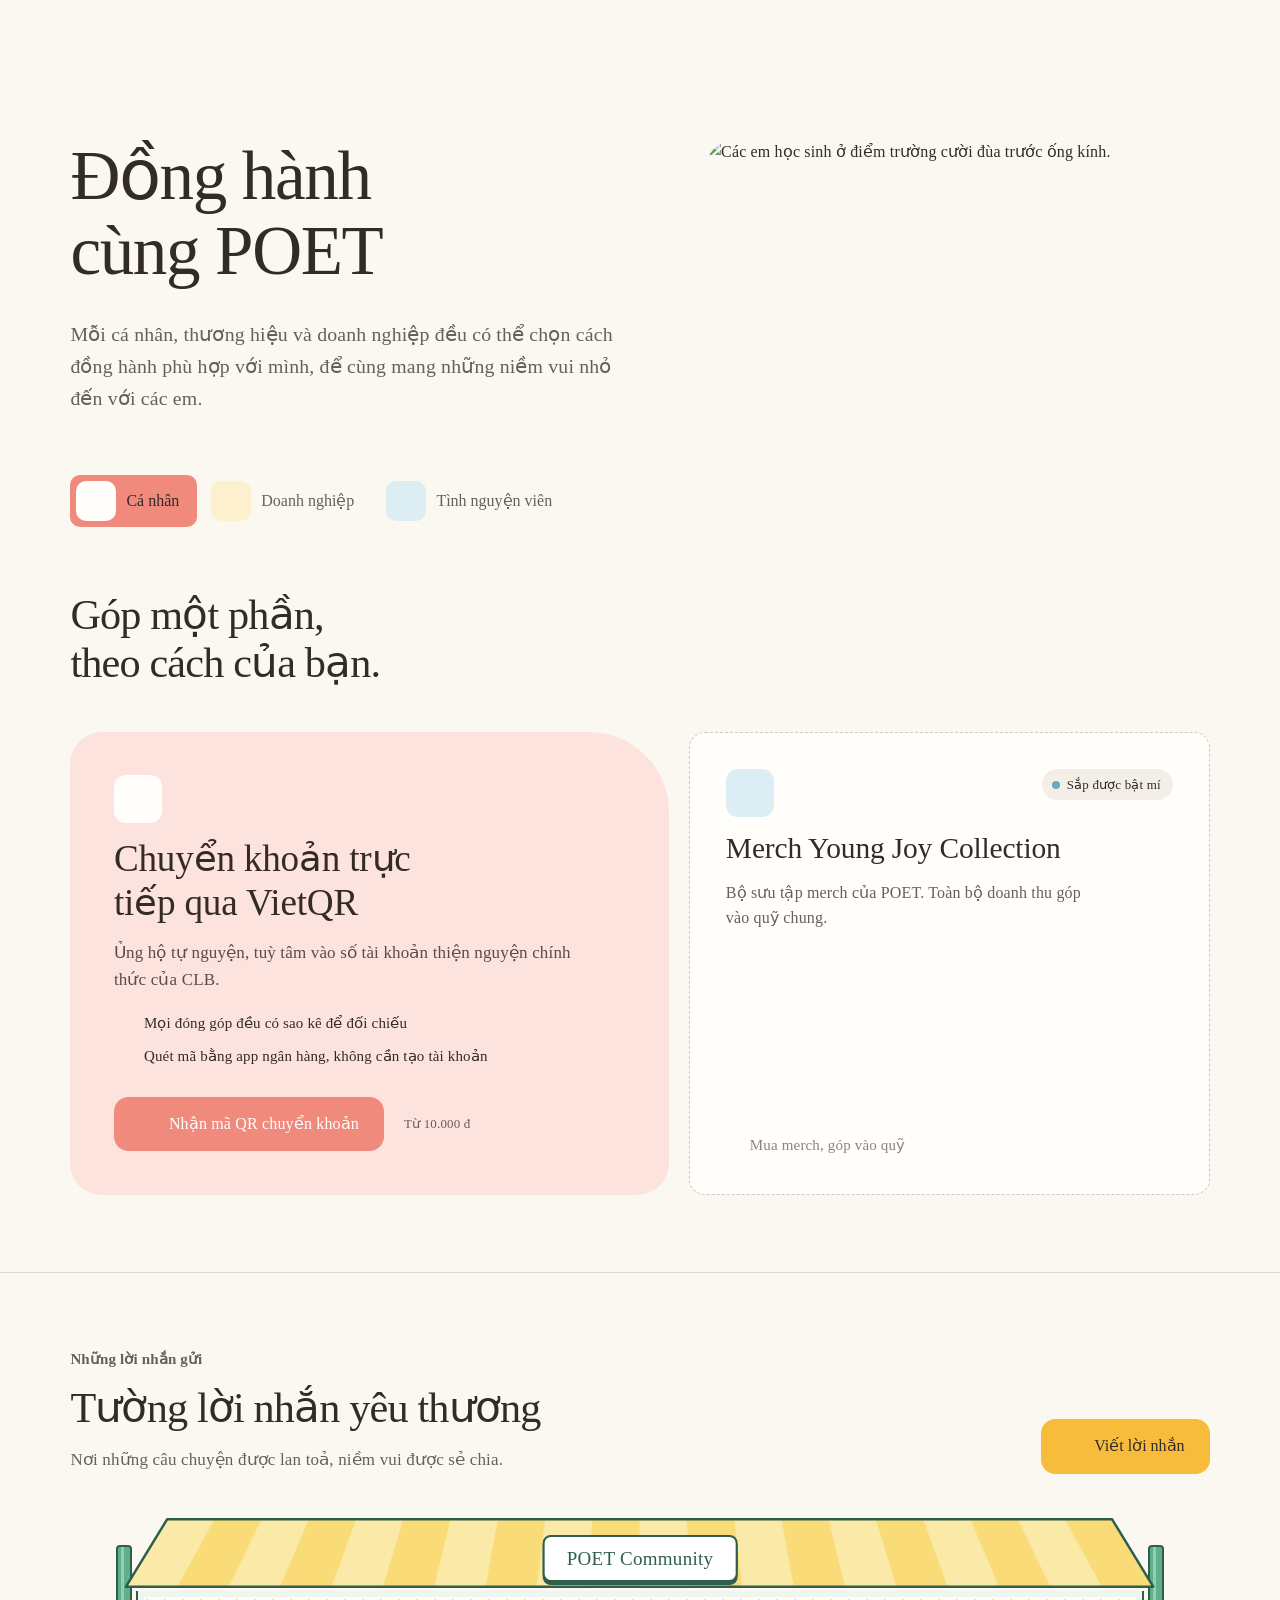
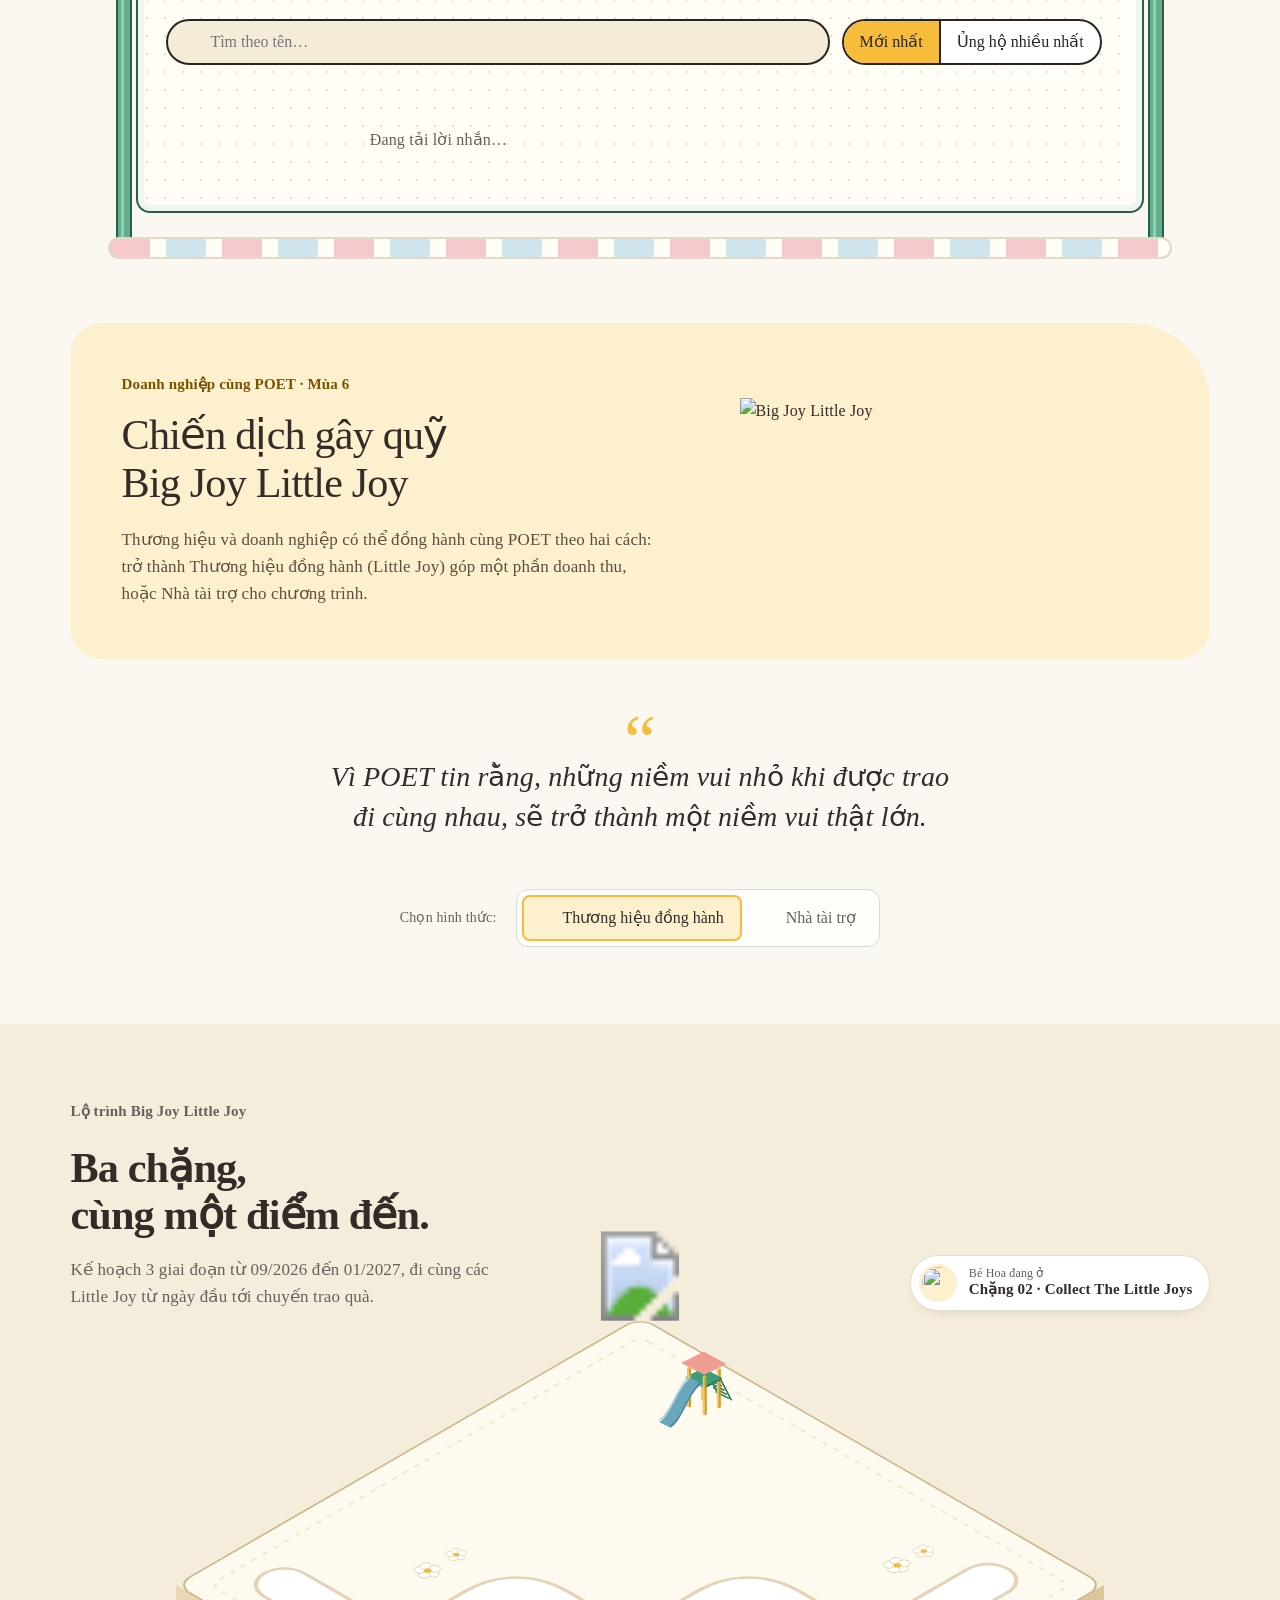
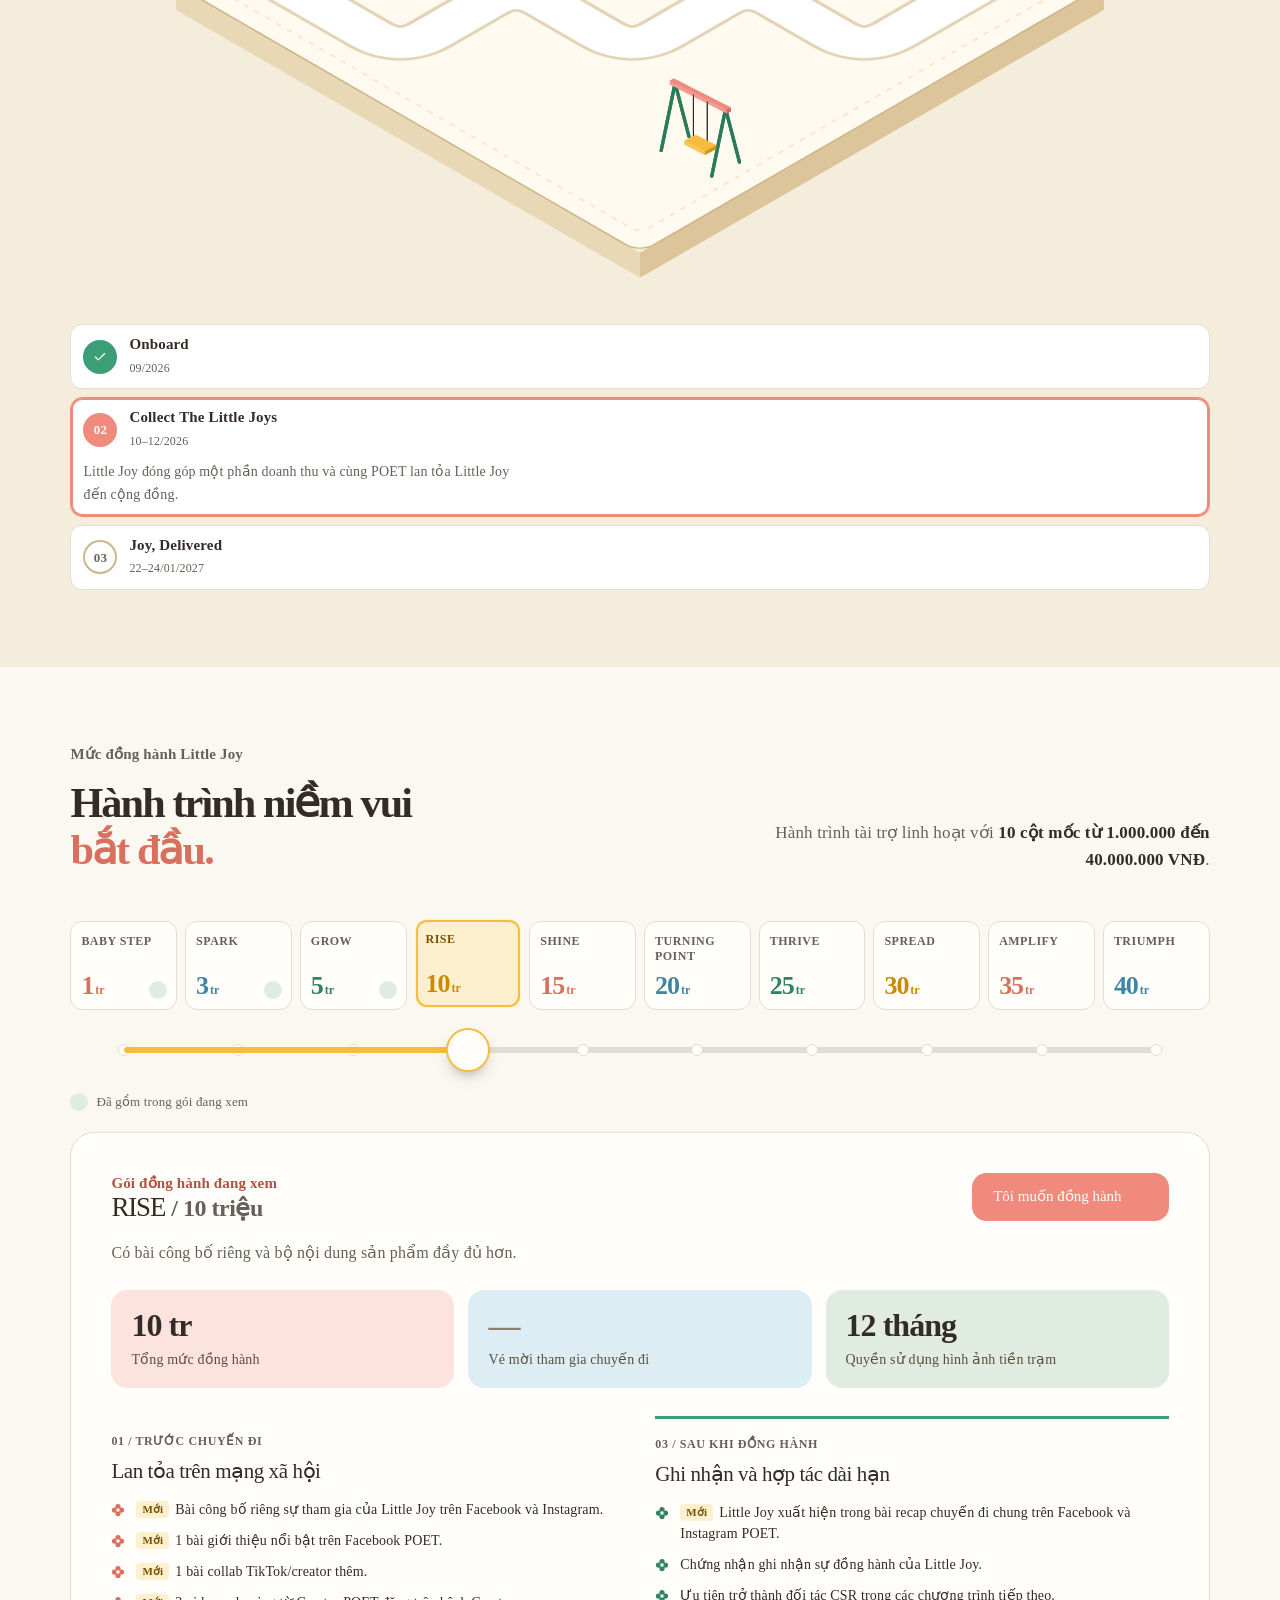
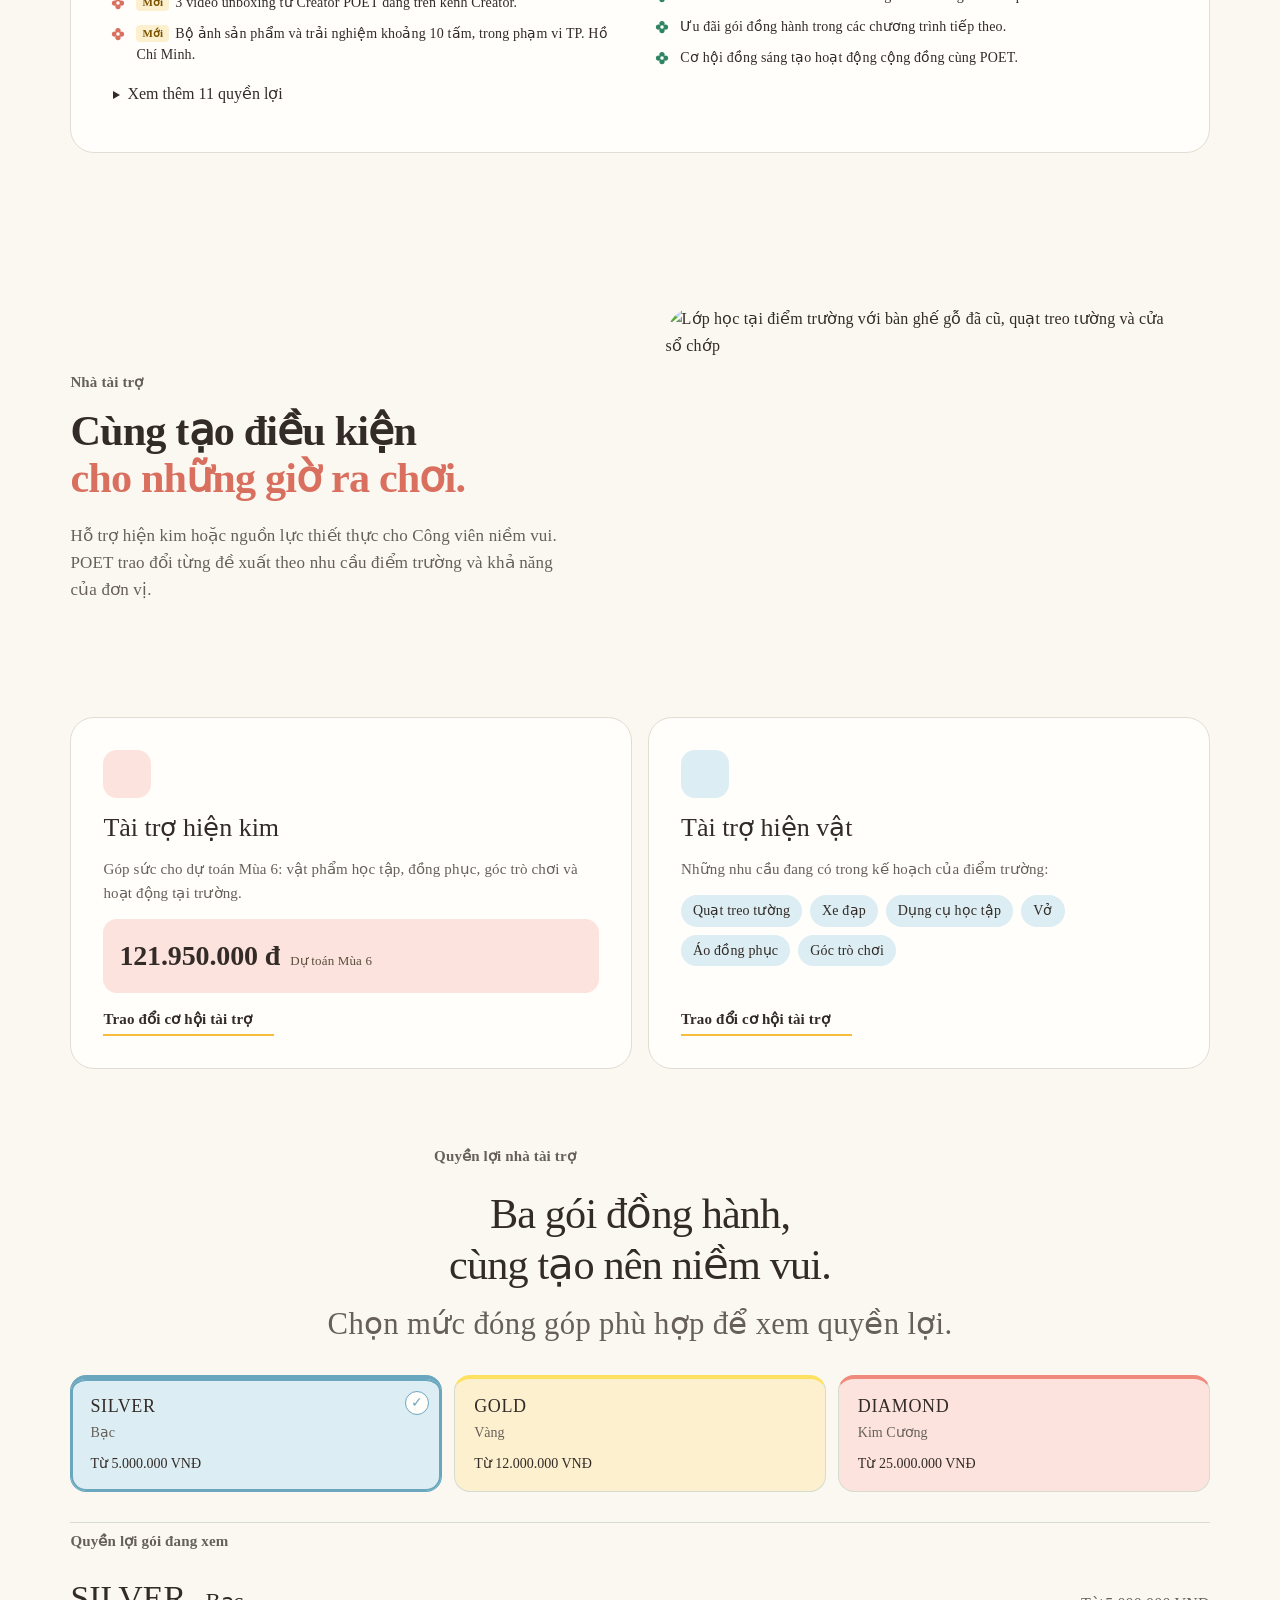
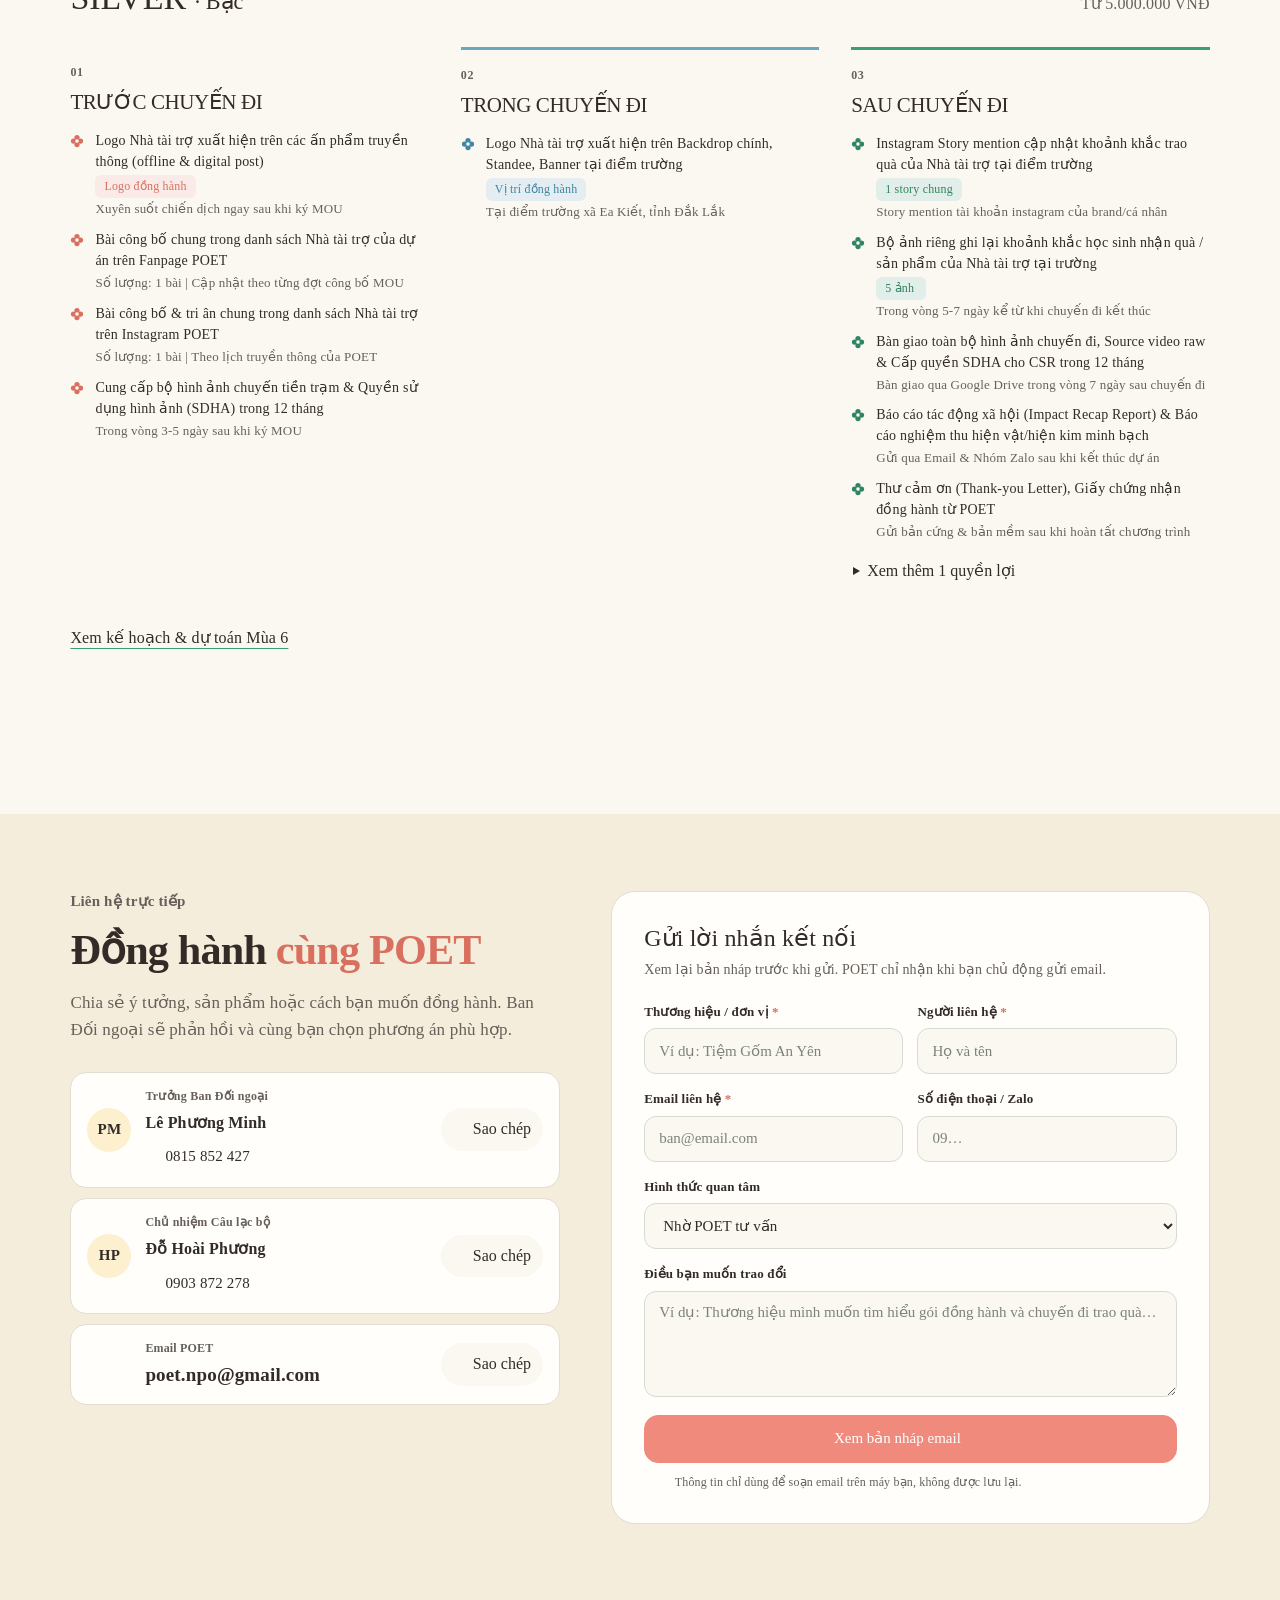
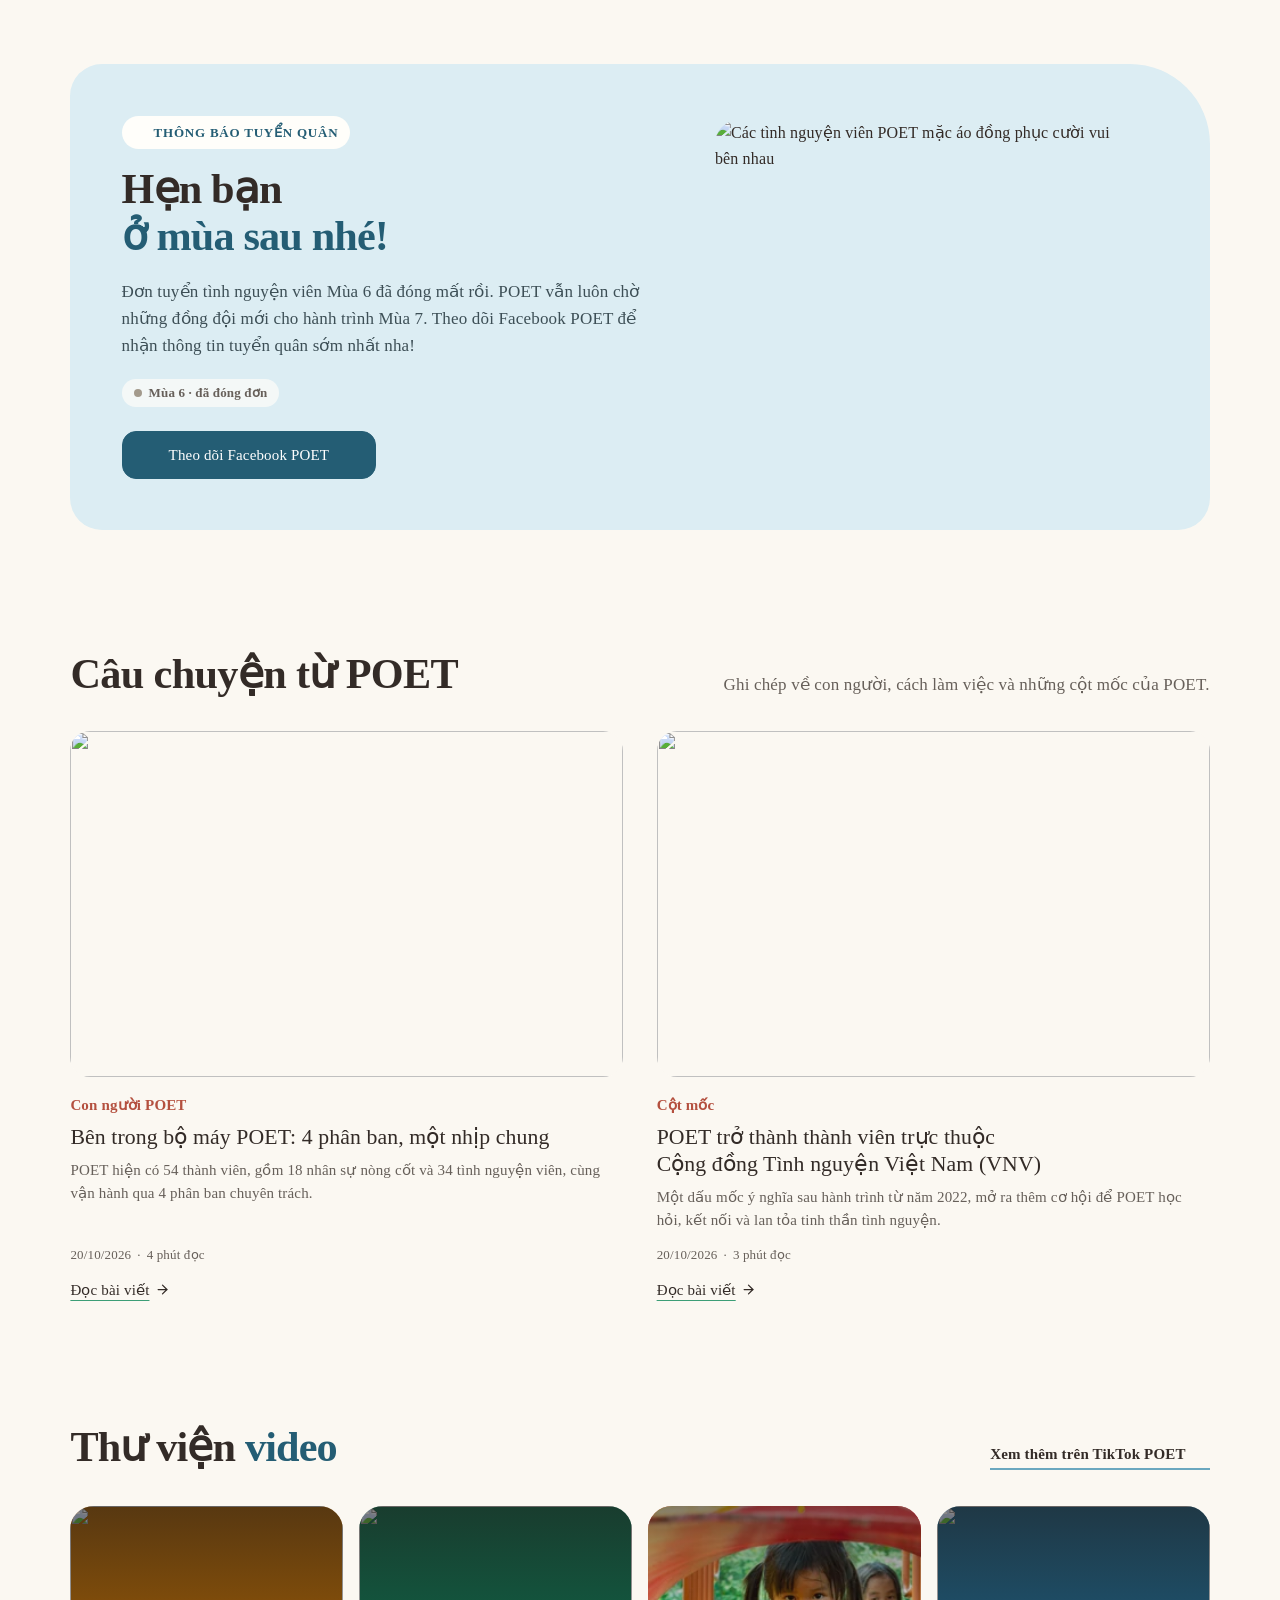
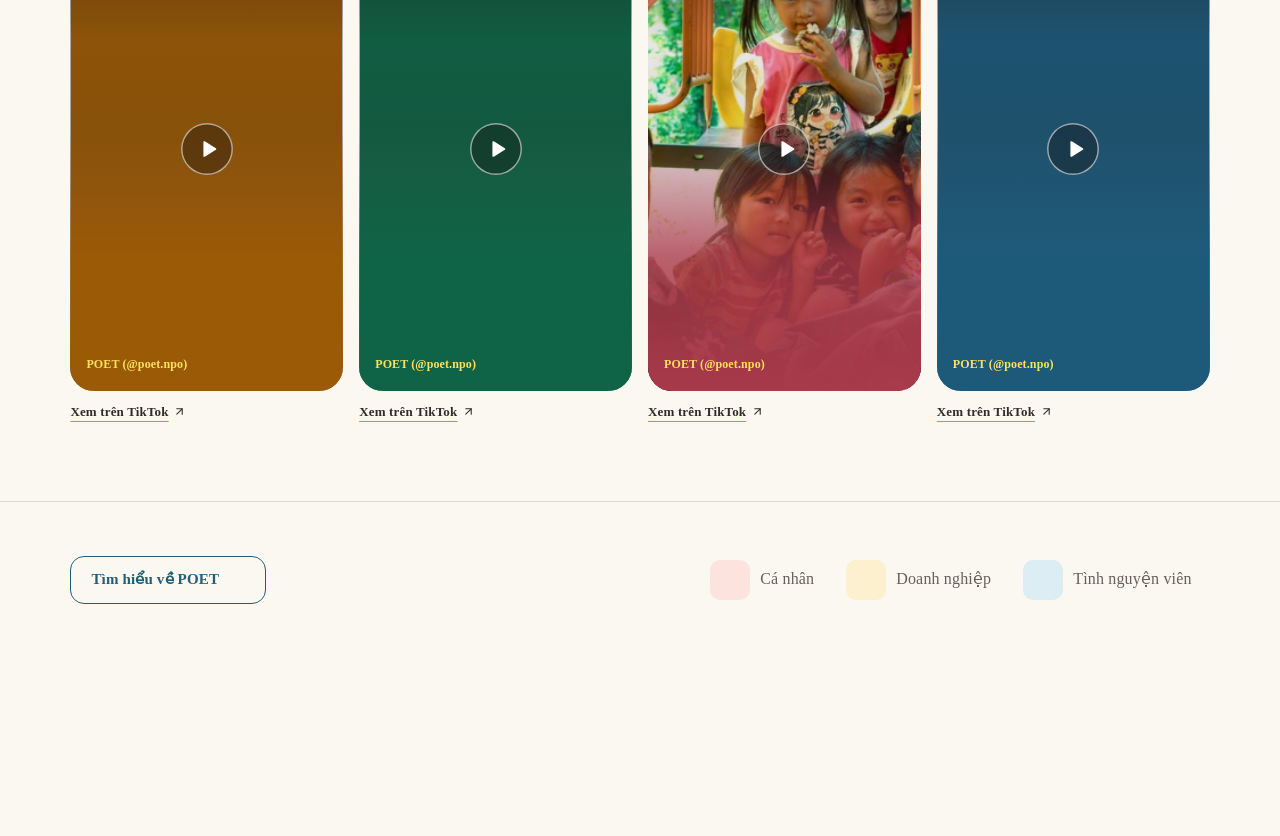
==== commit 77f84f16: "Implement Fund For Fun and reconcile BJLJ benefits" ====
--- a/dong-hanh/index.html
+++ b/dong-hanh/index.html
@@ -1,42 +1,42 @@
 <!doctype html>
-<html lang="vi"><head><meta charset="utf-8"><script src="../motion/always-motion.js?v=anim-2"></script><meta name="viewport" content="width=device-width,initial-scale=1,viewport-fit=cover"><meta name="theme-color" content="#fbf8f2"><title>Đồng hành cùng POET — POET</title><meta name="description" content="POET — cùng góp sức cho cộng đồng, theo cách của bạn."><link rel="icon" type="image/png" sizes="32x32" href="../assets/brand/favicon-32.png"><link rel="icon" type="image/png" sizes="48x48" href="../assets/brand/favicon-48.png"><link rel="apple-touch-icon" href="../assets/brand/favicon-180.png"><link rel="preload" href="../fonts/Product%20Sans%20Regular.otf" as="font" type="font/otf" crossorigin data-site-font><link rel="stylesheet" href="../v2.css"><link rel="stylesheet" href="../site.css?v=fb-63"><link rel="stylesheet" href="../motion/motion.css?v=anim-4"><script>try{sessionStorage.getItem('poet-wave-in')&&(document.documentElement.classList.add('wave-in'),setTimeout(function(){document.documentElement.classList.remove('wave-in')},1500))}catch(e){}(function(d){var l=['localhost','127.0.0.1','[::1]'].indexOf(location.hostname)>-1&&!/[?&]heroMotion=respect/.test(location.search);if(!('IntersectionObserver'in window)||(matchMedia('(prefers-reduced-motion: reduce)').matches&&!l))return;d.classList.add('m-js');setTimeout(function(){if(!d.classList.contains('m-ready'))d.classList.remove('m-js')},3000)})(document.documentElement)</script><script type="module" src="../motion/motion.mjs?v=anim-4"></script><script type="module" src="../chrome.js?v=fb-63"></script><script type="module" src="../site.js?v=fb-63"></script></head><body><a class="skip-link" href="#noi-dung">Bỏ qua điều hướng</a><poet-nav current="dong-hanh"></poet-nav><main class="site-content" id="noi-dung"><header class="section-shell partner-hero"><div class="partner-hero-copy"><h1>Đồng hành<br>cùng POET</h1><p class="partner-hero-lead">Mỗi cá nhân, thương hiệu và doanh nghiệp đều có thể chọn cách đồng hành phù hợp với mình, để cùng mang những niềm vui nhỏ đến với các&nbsp;em.</p><div class="site-tabs site-tabs--partner" role="tablist" aria-label="Cách đồng hành" data-tab-group="partner"><button type="button" role="tab" id="tab-ca-nhan" aria-controls="ca-nhan" aria-selected="true" tabindex="0"><span class="tab-icon"><span class="prototype-icon" style="--icon:url('../assets/icons/lucide/heart.svg');-webkit-mask-image:url('../assets/icons/lucide/heart.svg');mask-image:url('../assets/icons/lucide/heart.svg')" aria-hidden="true"></span></span><span>Cá nhân</span></button><button type="button" role="tab" id="tab-doanh-nghiep" aria-controls="doanh-nghiep" aria-selected="false" tabindex="-1"><span class="tab-icon"><span class="prototype-icon" style="--icon:url('../assets/icons/lucide/building-2.svg');-webkit-mask-image:url('../assets/icons/lucide/building-2.svg');mask-image:url('../assets/icons/lucide/building-2.svg')" aria-hidden="true"></span></span><span>Doanh nghiệp</span></button><button type="button" role="tab" id="tab-tinh-nguyen-vien" aria-controls="tinh-nguyen-vien" aria-selected="false" tabindex="-1"><span class="tab-icon"><span class="prototype-icon" style="--icon:url('../assets/icons/lucide/users.svg');-webkit-mask-image:url('../assets/icons/lucide/users.svg');mask-image:url('../assets/icons/lucide/users.svg')" aria-hidden="true"></span></span><span>Tình nguyện viên</span></button></div></div><figure class="image-frame partner-hero-photo"><img src="../assets/editorial/school-friends-1280.webp" srcset="../assets/editorial/school-friends-640.webp 640w, ../assets/editorial/school-friends-1280.webp 1280w" sizes="(max-width: 700px) 100vw, 60vw" width="1280" height="853" fetchpriority="high" decoding="async" alt="Các em học sinh ở điểm trường cười đùa trước ống kính."></figure><span data-default-tab="ca-nhan" hidden></span></header><div id="ca-nhan" class="tab-panel" role="tabpanel" aria-labelledby="tab-ca-nhan" tabindex="0"><section class="section-shell individual-ways"><header class="ways-head"><h2>Góp một phần,<br>theo cách của&nbsp;bạn.</h2></header><div class="ways-grid"><article class="way way--open" data-reveal><span class="way-icon"><span class="prototype-icon" style="--icon:url('../assets/icons/lucide/qr-code.svg');-webkit-mask-image:url('../assets/icons/lucide/qr-code.svg');mask-image:url('../assets/icons/lucide/qr-code.svg')" aria-hidden="true"></span></span><h3>Chuyển khoản trực tiếp qua&nbsp;VietQR</h3><p>Ủng hộ tự nguyện, tuỳ tâm vào số tài khoản thiện nguyện chính thức của&nbsp;CLB.</p><ul class="way-checks"><li><span class="prototype-icon" style="--icon:url('../assets/icons/lucide/circle-check.svg');-webkit-mask-image:url('../assets/icons/lucide/circle-check.svg');mask-image:url('../assets/icons/lucide/circle-check.svg')" aria-hidden="true"></span><span>Mọi đóng góp đều có sao kê để đối chiếu</span></li><li><span class="prototype-icon" style="--icon:url('../assets/icons/lucide/circle-check.svg');-webkit-mask-image:url('../assets/icons/lucide/circle-check.svg');mask-image:url('../assets/icons/lucide/circle-check.svg')" aria-hidden="true"></span><span>Quét mã bằng app ngân hàng, không cần tạo tài khoản</span></li></ul><div class="way-cta"><a class="btn" href="../dong-hanh/#ca-nhan" data-donate><span class="prototype-icon" style="--icon:url('../assets/icons/lucide/heart.svg');-webkit-mask-image:url('../assets/icons/lucide/heart.svg');mask-image:url('../assets/icons/lucide/heart.svg')" aria-hidden="true"></span>Nhận mã QR chuyển khoản</a><span class="way-note">Từ 10.000 đ</span></div></article><div class="ways-soon"><article class="way way--soon way--blue" id="collection" data-reveal><div class="way-row"><span class="way-icon"><span class="prototype-icon" style="--icon:url('../assets/icons/lucide/shopping-bag.svg');-webkit-mask-image:url('../assets/icons/lucide/shopping-bag.svg');mask-image:url('../assets/icons/lucide/shopping-bag.svg')" aria-hidden="true"></span></span><span class="way-status"><i aria-hidden="true"></i>Sắp được bật mí</span></div><h3>Merch Young Joy&nbsp;Collection</h3><p>Bộ sưu tập merch của POET. Toàn bộ doanh thu góp vào quỹ&nbsp;chung.</p><span class="way-locked" aria-disabled="true"><span class="prototype-icon" style="--icon:url('../assets/icons/lucide/lock.svg');-webkit-mask-image:url('../assets/icons/lucide/lock.svg');mask-image:url('../assets/icons/lucide/lock.svg')" aria-hidden="true"></span><span>Mua merch, góp vào quỹ<span class="sr-only"> (chưa mở)</span></span></span></article></div></div></section><section class="message-section" id="loi-nhan"><div class="section-shell"><header class="wall-head"><div><p class="eyebrow">Những lời nhắn gửi<span class="wall-count" data-wall-count hidden></span></p><h2>Tường lời nhắn yêu&nbsp;thương</h2><p class="wall-sub">Nơi những câu chuyện được lan toả, niềm vui được sẻ&nbsp;chia.</p></div><button type="button" class="btn wall-write" aria-expanded="false" aria-controls="wall-composer" data-wall-toggle data-close-label="Đóng khung viết"><span class="prototype-icon" style="--icon:url('../assets/icons/lucide/pencil.svg');-webkit-mask-image:url('../assets/icons/lucide/pencil.svg');mask-image:url('../assets/icons/lucide/pencil.svg')" aria-hidden="true"></span><span>Viết lời nhắn</span></button></header><div class="wall-composer" id="wall-composer" data-wall-composer inert><div class="wall-composer-inner"><form class="wall-form" data-wall-form novalidate><h3>Viết lời nhắn lên giấy nhắn&nbsp;POET</h3><div class="wall-fields"><div class="wall-field"><label for="wall-name">Tên hoặc biệt danh</label><input id="wall-name" name="name" maxlength="40" autocomplete="nickname" placeholder="Ví dụ: Hoàng My, Nhóm bạn K19"></div><div class="wall-field"><label for="wall-place">Nơi bạn đang sống</label><input id="wall-place" name="place" maxlength="40" placeholder="Ví dụ: TP.HCM, Hà Nội, Cần Thơ"></div><div class="wall-field wall-field--full"><label for="wall-message">Lời nhắn</label><textarea id="wall-message" name="message" maxlength="280" required aria-describedby="wall-message-count wall-message-error" placeholder="Một lời chúc, một kỷ niệm, hay đơn giản là một câu động viên các em"></textarea><span class="wall-hint" id="wall-message-count" data-wall-countdown>0/280</span><p class="wall-error" id="wall-message-error" data-wall-error></p></div><fieldset class="wall-pick"><legend>Màu giấy</legend><button type="button" class="wall-swatch" style="--paper:var(--paper-yellow)" data-paper="yellow" aria-label="Giấy vàng" aria-pressed="true"></button><button type="button" class="wall-swatch" style="--paper:var(--paper-mint)" data-paper="mint" aria-label="Giấy xanh bạc hà" aria-pressed="false"></button><button type="button" class="wall-swatch" style="--paper:var(--paper-peach)" data-paper="peach" aria-label="Giấy cam đào" aria-pressed="false"></button><button type="button" class="wall-swatch" style="--paper:var(--paper-blue)" data-paper="blue" aria-label="Giấy xanh dương" aria-pressed="false"></button><button type="button" class="wall-swatch" style="--paper:var(--paper-pink)" data-paper="pink" aria-label="Giấy hồng" aria-pressed="false"></button></fieldset><fieldset class="wall-pick"><legend>Icon</legend><button type="button" class="wall-glyph" data-glyph="xe-rua" aria-label="Xe rùa" title="Xe rùa" aria-pressed="true"><img src="../assets/icons/hand-drawn/xe-rua.webp" width="32" height="32" alt=""></button><button type="button" class="wall-glyph" data-glyph="cap-sach" aria-label="Cặp sách" title="Cặp sách" aria-pressed="false"><img src="../assets/icons/hand-drawn/cap-sach.webp" width="32" height="32" alt=""></button><button type="button" class="wall-glyph" data-glyph="cau-tuot" aria-label="Cầu tuột" title="Cầu tuột" aria-pressed="false"><img src="../assets/icons/hand-drawn/cau-tuot.webp" width="32" height="32" alt=""></button><button type="button" class="wall-glyph" data-glyph="dep-lao" aria-label="Dép lào" title="Dép lào" aria-pressed="false"><img src="../assets/icons/hand-drawn/dep-lao.webp" width="32" height="32" alt=""></button></fieldset></div><div class="wall-preview" aria-hidden="true"><small>Xem trước</small><div data-wall-preview></div></div><div class="wall-send"><p>Lời nhắn sẽ được POET xem qua trước khi hiện trên tường. Vui lòng không ghi số điện thoại, địa chỉ cụ&nbsp;thể.</p><button class="btn wall-submit" type="submit"><span class="prototype-icon" style="--icon:url('../assets/icons/lucide/send.svg');-webkit-mask-image:url('../assets/icons/lucide/send.svg');mask-image:url('../assets/icons/lucide/send.svg')" aria-hidden="true"></span>Dán lên tường</button></div><p class="wall-status" role="status" data-wall-status></p><template data-wall-soon>Tính năng gửi lời nhắn tự do sắp mở. Bạn có thể gửi lời nhắn kèm lượt ủng hộ ở mục phía trên nhé. <a href="#ca-nhan">Tới mục ủng hộ</a></template></form></div></div><div class="board" data-board><span class="board-post board-post--l" aria-hidden="true"></span><span class="board-post board-post--r" aria-hidden="true"></span><div class="board-roof"><svg viewBox="0 0 1000 70" preserveAspectRatio="none" aria-hidden="true" focusable="false"><polygon points="40,4 960,4 1000,66 0,66" class="roof-fill"/><g class="roof-stripes"><polygon points="40,4 86,4 50,66 0,66"/><polygon points="132,4 178,4 150,66 100,66"/><polygon points="224,4 270,4 250,66 200,66"/><polygon points="316,4 362,4 350,66 300,66"/><polygon points="408,4 454,4 450,66 400,66"/><polygon points="500,4 546,4 550,66 500,66"/><polygon points="592,4 638,4 650,66 600,66"/><polygon points="684,4 730,4 750,66 700,66"/><polygon points="776,4 822,4 850,66 800,66"/><polygon points="868,4 914,4 950,66 900,66"/></g><polygon points="40,4 960,4 1000,66 0,66" class="roof-line"/></svg><span class="board-sign">POET Community</span></div><div class="board-panel"><div class="wall-tools"><label class="wall-search"><span class="prototype-icon" style="--icon:url('../assets/icons/lucide/search.svg');-webkit-mask-image:url('../assets/icons/lucide/search.svg');mask-image:url('../assets/icons/lucide/search.svg')" aria-hidden="true"></span><span class="sr-only">Tìm lời nhắn theo tên</span><input type="search" placeholder="Tìm theo tên…" autocomplete="off" data-wall-search></label><div class="wall-sort" role="group" aria-label="Sắp xếp lời nhắn"><button type="button" data-wall-sort="new" aria-pressed="true">Mới nhất</button><button type="button" data-wall-sort="amount" aria-pressed="false">Ủng hộ nhiều nhất</button></div><span class="wall-range" data-wall-range></span></div><div class="message-wall" data-message-wall data-icon-base="../assets/icons/hand-drawn/" data-papers="yellow mint peach blue pink" data-glyphs="xe-rua cap-sach cau-tuot dep-lao" data-empty="Chưa có lời nhắn công khai. Bạn có thể gửi lời nhắn cùng lượt ủng hộ của mình." data-no-match="Chưa thấy lời nhắn nào khớp tên này." data-error="Chưa tải được tường lời nhắn. Bạn thử lại nhé." aria-live="polite"><p class="wall-state">Đang tải lời&nbsp;nhắn…</p></div><button class="text-button wall-retry" type="button" data-wall-retry hidden>Thử tải lại</button><nav class="wall-pages" aria-label="Trang lời nhắn" data-wall-pages></nav></div><button type="button" class="wall-nav wall-nav--prev" aria-label="Trang trước" data-wall-prev hidden><span class="prototype-icon" style="--icon:url('../assets/icons/lucide/arrow-left.svg');-webkit-mask-image:url('../assets/icons/lucide/arrow-left.svg');mask-image:url('../assets/icons/lucide/arrow-left.svg')" aria-hidden="true"></span></button><button type="button" class="wall-nav wall-nav--next" aria-label="Trang sau" data-wall-next hidden><span class="prototype-icon" style="--icon:url('../assets/icons/lucide/arrow-right.svg');-webkit-mask-image:url('../assets/icons/lucide/arrow-right.svg');mask-image:url('../assets/icons/lucide/arrow-right.svg')" aria-hidden="true"></span></button><span class="board-ground" aria-hidden="true"></span></div></div></section></div><div id="doanh-nghiep" class="tab-panel" role="tabpanel" aria-labelledby="tab-doanh-nghiep" tabindex="0"><section class="section-shell business-intro"><div class="campaign-banner"><div><p class="eyebrow">Doanh nghiệp cùng POET · Mùa&nbsp;6</p><h2>Chiến dịch gây quỹ<br>Big Joy Little&nbsp;Joy</h2><p>Thương hiệu và doanh nghiệp có thể đồng hành cùng POET theo hai cách: trở thành <b>Thương hiệu đồng hành</b> (Little Joy) góp một phần doanh thu, hoặc <b>Nhà tài trợ</b> cho chương&nbsp;trình.</p></div><div class="campaign-art"><img src="../assets/season-6/lettering/big-joy-little-joy-sticker-640.webp" srcset="../assets/season-6/lettering/big-joy-little-joy-sticker-640.webp 640w, ../assets/season-6/lettering/big-joy-little-joy-sticker-1040.webp 1040w" sizes="(max-width: 640px) 80vw, 480px" width="1040" height="460" loading="lazy" decoding="async" alt="Big Joy Little Joy"></div></div><figure class="campaign-quote"><blockquote>Vì POET tin rằng, những niềm vui nhỏ khi được trao đi cùng nhau, sẽ trở thành một niềm vui thật lớn.</blockquote></figure><div class="business-switch-row"><span id="business-switch-label">Chọn hình thức:</span><div class="site-tabs site-tabs--switch" role="tablist" aria-label="Hình thức đồng hành doanh nghiệp" data-tab-group="business"><button type="button" role="tab" id="tab-thuong-hieu" aria-controls="thuong-hieu" aria-selected="true" tabindex="0"><span class="tab-icon"><span class="prototype-icon" style="--icon:url('../assets/icons/lucide/store.svg');-webkit-mask-image:url('../assets/icons/lucide/store.svg');mask-image:url('../assets/icons/lucide/store.svg')" aria-hidden="true"></span></span><span>Thương hiệu đồng hành</span></button><button type="button" role="tab" id="tab-nha-tai-tro" aria-controls="nha-tai-tro" aria-selected="false" tabindex="-1"><span class="tab-icon"><span class="prototype-icon" style="--icon:url('../assets/icons/lucide/handshake.svg');-webkit-mask-image:url('../assets/icons/lucide/handshake.svg');mask-image:url('../assets/icons/lucide/handshake.svg')" aria-hidden="true"></span></span><span>Nhà tài trợ</span></button></div></div></section><div id="thuong-hieu" class="tab-panel" role="tabpanel" aria-labelledby="tab-thuong-hieu" tabindex="0"><section class="journey-section" data-journey><div class="section-shell"><div class="journey-head"><div><p class="eyebrow">Lộ trình Big Joy Little&nbsp;Joy</p><h2>Bốn chặng,<br>cùng một điểm&nbsp;đến.</h2><p class="lead">Kế hoạch 4 giai đoạn từ 09/2026 đến 01/2027, đi cùng các Little Joy từ ngày đầu tới chuyến trao&nbsp;quà.</p></div><div class="journey-now"><img src="../assets/mascot/be-cuc/du-lich.webp" width="38" height="38" loading="lazy" alt=""><span><small>Bé Hoa đang ở</small><b data-journey-now>Chặng 02 · Collect The Little Joys</b></span></div></div><div class="journey-board"><svg viewBox="-560 20 1120 640" role="img" aria-label="Bàn cờ hành trình 4 chặng"><polygon points="519.6,300 0,600 0,628 519.6,328" fill="var(--board-side2)"/><polygon points="-519.6,300 0,600 0,628 -519.6,328" fill="var(--board-side)"/><g transform="matrix(0.866 0.5 -0.866 0.5 0 0)"><rect x="0" y="0" width="600" height="600" rx="18" fill="var(--board-top)" stroke="var(--board-ol)" stroke-width="2"/><rect x="22" y="22" width="556" height="556" rx="12" fill="none" stroke="#f1e4c8" stroke-width="2" stroke-dasharray="6 8"/><g class="journey-daisies" fill="#fff" stroke="#e6d3aa" stroke-width="1"><g transform="translate(146.6 421.4) scale(1)"><circle cx="7.00" cy="0.00" r="5.5"/><circle cx="2.16" cy="6.66" r="5.5"/><circle cx="-5.66" cy="4.11" r="5.5"/><circle cx="-5.66" cy="-4.11" r="5.5"/><circle cx="2.16" cy="-6.66" r="5.5"/><circle r="3.6" fill="#f7bc3c" stroke="none"/></g><g transform="translate(147.1 384.9) scale(0.8)"><circle cx="7.00" cy="0.00" r="5.5"/><circle cx="2.16" cy="6.66" r="5.5"/><circle cx="-5.66" cy="4.11" r="5.5"/><circle cx="-5.66" cy="-4.11" r="5.5"/><circle cx="2.16" cy="-6.66" r="5.5"/><circle r="3.6" fill="#f7bc3c" stroke="none"/></g><g transform="translate(444.3 111.7) scale(1)"><circle cx="7.00" cy="0.00" r="5.5"/><circle cx="2.16" cy="6.66" r="5.5"/><circle cx="-5.66" cy="4.11" r="5.5"/><circle cx="-5.66" cy="-4.11" r="5.5"/><circle cx="2.16" cy="-6.66" r="5.5"/><circle r="3.6" fill="#f7bc3c" stroke="none"/></g><g transform="translate(445.6 78.4) scale(0.8)"><circle cx="7.00" cy="0.00" r="5.5"/><circle cx="2.16" cy="6.66" r="5.5"/><circle cx="-5.66" cy="4.11" r="5.5"/><circle cx="-5.66" cy="-4.11" r="5.5"/><circle cx="2.16" cy="-6.66" r="5.5"/><circle r="3.6" fill="#f7bc3c" stroke="none"/></g></g><path class="road-base" d="M 70 530 H 180 Q 220 530 220 490 V 420 Q 220 380 260 380 H 330 Q 370 380 370 340 V 270 Q 370 230 410 230 H 480 Q 520 230 520 190 V 70"/><path class="road" d="M 70 530 H 180 Q 220 530 220 490 V 420 Q 220 380 260 380 H 330 Q 370 380 370 340 V 270 Q 370 230 410 230 H 480 Q 520 230 520 190 V 70"/><g data-journey-tiles></g></g><g transform="translate(-287.85 -74.55) scale(0.5)"><g class="equipment-size" transform="translate(691.39 363.8) scale(0.7) translate(-691.39 -363.8)"><g class="object-hover"><g id="object-art-slide" class="object-art"><g class="slide-rear-access"><polyline points="770.2,296.52 810.03,316.76" fill="none" stroke-width="4px" stroke-linecap="round" stroke-linejoin="round" stroke="rgb(42, 122, 91)"></polyline><polyline points="762.4,283.48 802.24,303.72" fill="none" stroke-width="4px" stroke-linecap="round" stroke-linejoin="round" stroke="rgb(42, 122, 91)"></polyline><polyline points="754.61,270.44 794.44,290.68" fill="none" stroke-width="4px" stroke-linecap="round" stroke-linejoin="round" stroke="rgb(42, 122, 91)"></polyline><polyline points="746.81,257.4 786.65,277.64" fill="none" stroke-width="4px" stroke-linecap="round" stroke-linejoin="round" stroke="rgb(42, 122, 91)"></polyline><polyline points="739.02,244.36 778.86,264.6" fill="none" stroke-width="4px" stroke-linecap="round" stroke-linejoin="round" stroke="rgb(42, 122, 91)"></polyline><polyline points="774.53,299.56 735.56,224.36" fill="none" stroke-width="4px" stroke-linecap="round" stroke-linejoin="round" stroke="rgb(42, 122, 91)"></polyline><polyline points="817.83,321.56 778.86,246.36" fill="none" stroke-width="4px" stroke-linecap="round" stroke-linejoin="round" stroke="rgb(42, 122, 91)"></polyline></g><polygon points="733.65,197.8 727.76,200.79 727.76,322.79 733.65,319.8" fill="rgb(207, 151, 34)" stroke="none" stroke-width="1px" stroke-linejoin="miter" stroke-linecap="butt"></polygon><polygon points="727.76,200.79 721.87,197.8 721.87,319.8 727.76,322.79" fill="color(srgb 0.973333 0.776667 0.35)" stroke="none" stroke-width="1px" stroke-linejoin="miter" stroke-linecap="butt"></polygon><polygon points="727.76,194.81 733.65,197.8 727.76,200.79 721.87,197.8" fill="rgb(247, 188, 60)" stroke="none" stroke-width="1px" stroke-linejoin="miter" stroke-linecap="butt"></polygon><polygon points="783.88,223.32 777.99,226.31 777.99,348.31 783.88,345.32" fill="rgb(207, 151, 34)" stroke="none" stroke-width="1px" stroke-linejoin="miter" stroke-linecap="butt"></polygon><polygon points="777.99,226.31 772.1,223.32 772.1,345.32 777.99,348.31" fill="color(srgb 0.973333 0.776667 0.35)" stroke="none" stroke-width="1px" stroke-linejoin="miter" stroke-linecap="butt"></polygon><polygon points="777.99,220.33 783.88,223.32 777.99,226.31 772.1,223.32" fill="rgb(247, 188, 60)" stroke="none" stroke-width="1px" stroke-linejoin="miter" stroke-linecap="butt"></polygon><g class="slide-deck"><polygon points="786.65,250.32 732.96,277.6 732.96,284.6 786.65,257.32" fill="rgb(42, 122, 91)" stroke="none" stroke-width="1px" stroke-linejoin="miter" stroke-linecap="butt"></polygon><polygon points="732.96,277.6 674.07,247.68 674.07,254.68 732.96,284.6" fill="color(srgb 0.35 0.676667 0.546667)" stroke="none" stroke-width="1px" stroke-linejoin="miter" stroke-linecap="butt"></polygon><polygon points="727.76,220.4 786.65,250.32 732.96,277.6 674.07,247.68" fill="rgb(60, 158, 119)" stroke="none" stroke-width="1px" stroke-linejoin="miter" stroke-linecap="butt"></polygon></g><polygon points="688.62,220.68 682.73,223.67 682.73,345.67 688.62,342.68" fill="rgb(207, 151, 34)" stroke="none" stroke-width="1px" stroke-linejoin="miter" stroke-linecap="butt"></polygon><polygon points="682.73,223.67 676.84,220.68 676.84,342.68 682.73,345.67" fill="color(srgb 0.973333 0.776667 0.35)" stroke="none" stroke-width="1px" stroke-linejoin="miter" stroke-linecap="butt"></polygon><polygon points="682.73,217.69 688.62,220.68 682.73,223.67 676.84,220.68" fill="rgb(247, 188, 60)" stroke="none" stroke-width="1px" stroke-linejoin="miter" stroke-linecap="butt"></polygon><polygon points="738.85,246.2 732.96,249.19 732.96,371.19 738.85,368.2" fill="rgb(207, 151, 34)" stroke="none" stroke-width="1px" stroke-linejoin="miter" stroke-linecap="butt"></polygon><polygon points="732.96,249.19 727.07,246.2 727.07,368.2 732.96,371.19" fill="color(srgb 0.973333 0.776667 0.35)" stroke="none" stroke-width="1px" stroke-linejoin="miter" stroke-linecap="butt"></polygon><polygon points="732.96,243.21 738.85,246.2 732.96,249.19 727.07,246.2" fill="rgb(247, 188, 60)" stroke="none" stroke-width="1px" stroke-linejoin="miter" stroke-linecap="butt"></polygon><polygon points="688.79,252.52 683.5,255.81 678.22,260.3 672.93,265.94 667.64,272.65 662.35,280.31 657.07,288.8 651.78,297.95 646.49,307.59 641.2,317.52 635.92,327.56 630.63,337.49 625.34,347.13 620.05,356.28 614.77,364.77 609.48,372.43 604.19,379.14 598.91,384.78 593.62,389.27 588.33,392.56 622.97,410.16 628.26,406.87 633.55,402.38 638.83,396.74 644.12,390.03 649.41,382.37 654.7,373.88 659.98,364.73 665.27,355.09 670.56,345.16 675.84,335.12 681.13,325.19 686.42,315.55 691.71,306.4 696.99,297.91 702.28,290.25 707.57,283.54 712.86,277.9 718.14,273.41 723.43,270.12" fill="rgb(106, 167, 191)" stroke="none" stroke-width="1px" stroke-linejoin="miter" stroke-linecap="butt"></polygon><polygon points="723.43,270.12 718.14,273.41 712.86,277.9 707.57,283.54 702.28,290.25 696.99,297.91 691.71,306.4 686.42,315.55 681.13,325.19 675.84,335.12 670.56,345.16 665.27,355.09 659.98,364.73 654.7,373.88 649.41,382.37 644.12,390.03 638.83,396.74 633.55,402.38 628.26,406.87 622.97,410.16 622.97,402.16 628.26,398.87 633.55,394.38 638.83,388.74 644.12,382.03 649.41,374.37 654.7,365.88 659.98,356.73 665.27,347.09 670.56,337.16 675.84,327.12 681.13,317.19 686.42,307.55 691.71,298.4 696.99,289.91 702.28,282.25 707.57,275.54 712.86,269.9 718.14,265.41 723.43,262.12" fill="rgb(77, 135, 158)" stroke="none" stroke-width="1px" stroke-linejoin="miter" stroke-linecap="butt"></polygon><polyline points="688.79,245.52 683.5,248.81 678.22,253.3 672.93,258.94 667.64,265.65 662.35,273.31 657.07,281.8 651.78,290.95 646.49,300.59 641.2,310.52 635.92,320.56 630.63,330.49 625.34,340.13 620.05,349.28 614.77,357.77 609.48,365.43 604.19,372.14 598.91,377.78 593.62,382.27 588.33,385.56" fill="none" stroke-width="4px" stroke-linecap="round" stroke-linejoin="round" stroke="color(srgb 0.678627 0.810196 0.861961)"></polyline><polygon points="728.63,168.92 730.36,169 659.34,204.12" fill="rgb(239, 138, 125)" stroke="none" stroke-width="1px" stroke-linejoin="miter" stroke-linecap="butt"></polygon><polygon points="730.36,169 801.37,205.88 732.09,241.08 659.34,204.12" fill="color(srgb 0.946667 0.61 0.566667)" stroke="none" stroke-width="1px" stroke-linejoin="miter" stroke-linecap="butt"></polygon></g></g><use class="object-hit" href="#object-art-slide" aria-hidden="true"></use></g></g><g transform="translate(-532.9 222.6) scale(0.62)"><g class="equipment-size" transform="translate(968.52 434.2) scale(0.85) translate(-968.52 -434.2)"><g class="object-hover"><g id="object-art-swing" class="object-art"><polyline points="944.27,391.96 914.82,278.92 885.38,421.88" fill="none" stroke-width="7px" stroke-linecap="round" stroke-linejoin="round" stroke="rgb(42, 122, 91)"></polyline><polyline points="1051.65,446.52 1022.21,333.48 992.76,476.44" fill="none" stroke-width="7px" stroke-linecap="round" stroke-linejoin="round" stroke="rgb(42, 122, 91)"></polyline><polygon points="1033.47,330.8 1024.81,335.2 1024.81,343.2 1033.47,338.8" fill="rgb(216, 102, 90)" stroke="none" stroke-width="1px" stroke-linejoin="miter" stroke-linecap="butt"></polygon><polygon points="1024.81,335.2 903.56,273.6 903.56,281.6 1024.81,343.2" fill="color(srgb 0.946667 0.61 0.566667)" stroke="none" stroke-width="1px" stroke-linejoin="miter" stroke-linecap="butt"></polygon><polygon points="912.22,269.2 1033.47,330.8 1024.81,335.2 903.56,273.6" fill="rgb(239, 138, 125)" stroke="none" stroke-width="1px" stroke-linejoin="miter" stroke-linecap="butt"></polygon><g class="swing-seat" data-obj="swing-seat" data-origin="968.52 311.2" style="transform-origin:968.52px 311.2px"><polyline points="953.79,303.72 953.79,398.72" fill="none" stroke-width="2px" stroke-linecap="round" stroke-linejoin="round" stroke="rgb(43, 36, 32)"></polyline><polyline points="983.24,318.68 983.24,413.68" fill="none" stroke-width="2px" stroke-linecap="round" stroke-linejoin="round" stroke="rgb(43, 36, 32)"></polyline><polygon points="1002.29,411.04 978.04,423.36 978.04,431.36 1002.29,419.04" fill="rgb(207, 151, 34)" stroke="none" stroke-width="1px" stroke-linejoin="miter" stroke-linecap="butt"></polygon><polygon points="978.04,423.36 934.74,401.36 934.74,409.36 978.04,431.36" fill="color(srgb 0.973333 0.776667 0.35)" stroke="none" stroke-width="1px" stroke-linejoin="miter" stroke-linecap="butt"></polygon><polygon points="958.99,389.04 1002.29,411.04 978.04,423.36 934.74,401.36" fill="rgb(247, 188, 60)" stroke="none" stroke-width="1px" stroke-linejoin="miter" stroke-linecap="butt"></polygon></g></g></g><use class="object-hit" href="#object-art-swing" aria-hidden="true"></use></g></g><g data-journey-leads></g><g data-journey-pins></g><g class="journey-flag"></g><image data-journey-hoa href="../assets/mascot/be-cuc/du-lich.webp" width="120" height="100" x="-60" y="-96"/></svg><div class="journey-overlay"></div></div><ol class="journey-stops" data-journey-stops><li class="done"><span class="n"><svg viewBox="0 0 24 24" fill="none" stroke="currentColor" stroke-width="2" stroke-linecap="round" stroke-linejoin="round" aria-hidden="true" focusable="false"><path d="M20 6 9 17l-5-5"/></svg></span><b>Onboard</b><small>09/2026</small></li><li class="cur"><span class="n">02</span><b>Collect The Little Joys</b><small>10–12/2026</small><p>Little Joy đóng góp một phần doanh thu và cùng POET lan tỏa Little Joy đến cộng&nbsp;đồng.</p></li><li class=""><span class="n">03</span><b>Big Joy Pop Up</b><small>20–22/12/2026</small></li><li class=""><span class="n">04</span><b>Joy, Delivered</b><small>22–24/01/2027</small></li></ol><script type="application/json" data-journey-data>[{"name":"Onboard","date":"09/2026","start":"2026-09-01","note":"Little Joy tham gia cùng POET, trở thành một phần của hành trình tạo nên Big Joy."},{"name":"Collect The Little Joys","date":"10–12/2026","start":"2026-10-01","note":"Little Joy đóng góp một phần doanh thu và cùng POET lan tỏa Little Joy đến cộng đồng."},{"name":"Big Joy Pop Up","date":"20–22/12/2026","start":"2026-12-20","note":"Little Joy mang sản phẩm đến Pop-up bán hàng, giao lưu & kết nối cùng cộng đồng."},{"name":"Joy, Delivered","date":"22–24/01/2027","start":"2027-01-22","note":"Những đóng góp nhỏ cùng nhau tạo thành Big Joy: Công viên Niềm Vui dành cho cộng đồng."}]</script></div></section><section class="section-shell tier-section" id="quyen-loi"><div class="tier-head"><div><p class="eyebrow">Mức đồng hành Little&nbsp;Joy</p><h2>Hành trình niềm vui<br><span>bắt đầu.</span></h2></div><p class="lead">Hành trình tài trợ linh hoạt với <b>10 cột mốc từ 1.000.000 đến 40.000.000 VNĐ</b>.</p></div><ol class="tier-row" role="tablist" aria-label="Chọn mức đồng hành" data-default-tab="tier-10"><li role="presentation"><button type="button" class="tier-card c0 is-included" role="tab" id="tier-tab-1" aria-controls="tier-1" aria-selected="false" tabindex="-1"><span class="tier-card__name">BABY STEP</span><span class="tier-card__amt">1<small>tr</small></span><span class="tier-card__inc" aria-hidden="true"><span class="prototype-icon" style="--icon:url('../assets/icons/lucide/check.svg');-webkit-mask-image:url('../assets/icons/lucide/check.svg');mask-image:url('../assets/icons/lucide/check.svg')" aria-hidden="true"></span></span></button></li><li role="presentation"><button type="button" class="tier-card c1 is-included" role="tab" id="tier-tab-3" aria-controls="tier-3" aria-selected="false" tabindex="-1"><span class="tier-card__name">SPARK</span><span class="tier-card__amt">3<small>tr</small></span><span class="tier-card__inc" aria-hidden="true"><span class="prototype-icon" style="--icon:url('../assets/icons/lucide/check.svg');-webkit-mask-image:url('../assets/icons/lucide/check.svg');mask-image:url('../assets/icons/lucide/check.svg')" aria-hidden="true"></span></span></button></li><li role="presentation"><button type="button" class="tier-card c2 is-included" role="tab" id="tier-tab-5" aria-controls="tier-5" aria-selected="false" tabindex="-1"><span class="tier-card__name">GROW</span><span class="tier-card__amt">5<small>tr</small></span><span class="tier-card__inc" aria-hidden="true"><span class="prototype-icon" style="--icon:url('../assets/icons/lucide/check.svg');-webkit-mask-image:url('../assets/icons/lucide/check.svg');mask-image:url('../assets/icons/lucide/check.svg')" aria-hidden="true"></span></span></button></li><li role="presentation"><button type="button" class="tier-card c3" role="tab" id="tier-tab-10" aria-controls="tier-10" aria-selected="true" tabindex="0"><span class="tier-card__name">RISE</span><span class="tier-card__amt">10<small>tr</small></span><span class="tier-card__inc" aria-hidden="true"><span class="prototype-icon" style="--icon:url('../assets/icons/lucide/check.svg');-webkit-mask-image:url('../assets/icons/lucide/check.svg');mask-image:url('../assets/icons/lucide/check.svg')" aria-hidden="true"></span></span></button></li><li role="presentation"><button type="button" class="tier-card c0" role="tab" id="tier-tab-15" aria-controls="tier-15" aria-selected="false" tabindex="-1"><span class="tier-card__name">SHINE</span><span class="tier-card__amt">15<small>tr</small></span><span class="tier-card__inc" aria-hidden="true"><span class="prototype-icon" style="--icon:url('../assets/icons/lucide/check.svg');-webkit-mask-image:url('../assets/icons/lucide/check.svg');mask-image:url('../assets/icons/lucide/check.svg')" aria-hidden="true"></span></span></button></li><li role="presentation"><button type="button" class="tier-card c1" role="tab" id="tier-tab-20" aria-controls="tier-20" aria-selected="false" tabindex="-1"><span class="tier-card__name">TURNING POINT</span><span class="tier-card__amt">20<small>tr</small></span><span class="tier-card__inc" aria-hidden="true"><span class="prototype-icon" style="--icon:url('../assets/icons/lucide/check.svg');-webkit-mask-image:url('../assets/icons/lucide/check.svg');mask-image:url('../assets/icons/lucide/check.svg')" aria-hidden="true"></span></span></button></li><li role="presentation"><button type="button" class="tier-card c2" role="tab" id="tier-tab-25" aria-controls="tier-25" aria-selected="false" tabindex="-1"><span class="tier-card__name">THRIVE</span><span class="tier-card__amt">25<small>tr</small></span><span class="tier-card__inc" aria-hidden="true"><span class="prototype-icon" style="--icon:url('../assets/icons/lucide/check.svg');-webkit-mask-image:url('../assets/icons/lucide/check.svg');mask-image:url('../assets/icons/lucide/check.svg')" aria-hidden="true"></span></span></button></li><li role="presentation"><button type="button" class="tier-card c3" role="tab" id="tier-tab-30" aria-controls="tier-30" aria-selected="false" tabindex="-1"><span class="tier-card__name">SPREAD</span><span class="tier-card__amt">30<small>tr</small></span><span class="tier-card__inc" aria-hidden="true"><span class="prototype-icon" style="--icon:url('../assets/icons/lucide/check.svg');-webkit-mask-image:url('../assets/icons/lucide/check.svg');mask-image:url('../assets/icons/lucide/check.svg')" aria-hidden="true"></span></span></button></li><li role="presentation"><button type="button" class="tier-card c0" role="tab" id="tier-tab-35" aria-controls="tier-35" aria-selected="false" tabindex="-1"><span class="tier-card__name">AMPLIFY</span><span class="tier-card__amt">35<small>tr</small></span><span class="tier-card__inc" aria-hidden="true"><span class="prototype-icon" style="--icon:url('../assets/icons/lucide/check.svg');-webkit-mask-image:url('../assets/icons/lucide/check.svg');mask-image:url('../assets/icons/lucide/check.svg')" aria-hidden="true"></span></span></button></li><li role="presentation"><button type="button" class="tier-card c1" role="tab" id="tier-tab-40" aria-controls="tier-40" aria-selected="false" tabindex="-1"><span class="tier-card__name">TRIUMPH</span><span class="tier-card__amt">40<small>tr</small></span><span class="tier-card__inc" aria-hidden="true"><span class="prototype-icon" style="--icon:url('../assets/icons/lucide/check.svg');-webkit-mask-image:url('../assets/icons/lucide/check.svg');mask-image:url('../assets/icons/lucide/check.svg')" aria-hidden="true"></span></span></button></li></ol><div class="tier-slider" style="--p:0.3333"><span class="tier-stop" style="--i:0"></span><span class="tier-stop" style="--i:1"></span><span class="tier-stop" style="--i:2"></span><span class="tier-stop" style="--i:3"></span><span class="tier-stop" style="--i:4"></span><span class="tier-stop" style="--i:5"></span><span class="tier-stop" style="--i:6"></span><span class="tier-stop" style="--i:7"></span><span class="tier-stop" style="--i:8"></span><span class="tier-stop" style="--i:9"></span><input type="range" class="tier-range" min="0" max="9" step="1" value="3" aria-label="Chọn mức đồng hành" aria-valuetext="RISE / 10 triệu"></div><p class="tier-legend"><span class="tier-card__inc is-static" aria-hidden="true"><span class="prototype-icon" style="--icon:url('../assets/icons/lucide/check.svg');-webkit-mask-image:url('../assets/icons/lucide/check.svg');mask-image:url('../assets/icons/lucide/check.svg')" aria-hidden="true"></span></span>Đã gồm trong gói đang&nbsp;xem</p><div id="tier-1" class="tier-detail tab-panel" role="tabpanel" aria-labelledby="tier-tab-1" tabindex="0" hidden>
+<html lang="vi"><head><meta charset="utf-8"><script src="../motion/always-motion.js?v=anim-2"></script><meta name="viewport" content="width=device-width,initial-scale=1,viewport-fit=cover"><meta name="theme-color" content="#fbf8f2"><title>Đồng hành cùng POET — POET</title><meta name="description" content="POET — cùng góp sức cho cộng đồng, theo cách của bạn."><link rel="icon" type="image/png" sizes="32x32" href="../assets/brand/favicon-32.png"><link rel="icon" type="image/png" sizes="48x48" href="../assets/brand/favicon-48.png"><link rel="apple-touch-icon" href="../assets/brand/favicon-180.png"><link rel="preload" href="../fonts/Product%20Sans%20Regular.otf" as="font" type="font/otf" crossorigin data-site-font><link rel="stylesheet" href="../v2.css"><link rel="stylesheet" href="../site.css?v=fb-63"><link rel="stylesheet" href="../motion/motion.css?v=anim-4"><script>try{sessionStorage.getItem('poet-wave-in')&&(document.documentElement.classList.add('wave-in'),setTimeout(function(){document.documentElement.classList.remove('wave-in')},1500))}catch(e){}(function(d){var l=['localhost','127.0.0.1','[::1]'].indexOf(location.hostname)>-1&&!/[?&]heroMotion=respect/.test(location.search);if(!('IntersectionObserver'in window)||(matchMedia('(prefers-reduced-motion: reduce)').matches&&!l))return;d.classList.add('m-js');setTimeout(function(){if(!d.classList.contains('m-ready'))d.classList.remove('m-js')},3000)})(document.documentElement)</script><script type="module" src="../motion/motion.mjs?v=anim-4"></script><script type="module" src="../chrome.js?v=fb-63"></script><script type="module" src="../site.js?v=fb-63"></script></head><body><a class="skip-link" href="#noi-dung">Bỏ qua điều hướng</a><poet-nav current="dong-hanh"></poet-nav><main class="site-content" id="noi-dung"><header class="section-shell partner-hero"><div class="partner-hero-copy"><h1>Đồng hành<br>cùng POET</h1><p class="partner-hero-lead">Mỗi cá nhân, thương hiệu và doanh nghiệp đều có thể chọn cách đồng hành phù hợp với mình, để cùng mang những niềm vui nhỏ đến với các&nbsp;em.</p><div class="site-tabs site-tabs--partner" role="tablist" aria-label="Cách đồng hành" data-tab-group="partner"><button type="button" role="tab" id="tab-ca-nhan" aria-controls="ca-nhan" aria-selected="true" tabindex="0"><span class="tab-icon"><span class="prototype-icon" style="--icon:url('../assets/icons/lucide/heart.svg');-webkit-mask-image:url('../assets/icons/lucide/heart.svg');mask-image:url('../assets/icons/lucide/heart.svg')" aria-hidden="true"></span></span><span>Cá nhân</span></button><button type="button" role="tab" id="tab-doanh-nghiep" aria-controls="doanh-nghiep" aria-selected="false" tabindex="-1"><span class="tab-icon"><span class="prototype-icon" style="--icon:url('../assets/icons/lucide/building-2.svg');-webkit-mask-image:url('../assets/icons/lucide/building-2.svg');mask-image:url('../assets/icons/lucide/building-2.svg')" aria-hidden="true"></span></span><span>Doanh nghiệp</span></button><button type="button" role="tab" id="tab-tinh-nguyen-vien" aria-controls="tinh-nguyen-vien" aria-selected="false" tabindex="-1"><span class="tab-icon"><span class="prototype-icon" style="--icon:url('../assets/icons/lucide/users.svg');-webkit-mask-image:url('../assets/icons/lucide/users.svg');mask-image:url('../assets/icons/lucide/users.svg')" aria-hidden="true"></span></span><span>Tình nguyện viên</span></button></div></div><figure class="image-frame partner-hero-photo"><img src="../assets/editorial/school-friends-1280.webp" srcset="../assets/editorial/school-friends-640.webp 640w, ../assets/editorial/school-friends-1280.webp 1280w" sizes="(max-width: 700px) 100vw, 60vw" width="1280" height="853" fetchpriority="high" decoding="async" alt="Các em học sinh ở điểm trường cười đùa trước ống kính."></figure><span data-default-tab="ca-nhan" hidden></span></header><div id="ca-nhan" class="tab-panel" role="tabpanel" aria-labelledby="tab-ca-nhan" tabindex="0"><section class="section-shell individual-ways"><header class="ways-head"><h2>Góp một phần,<br>theo cách của&nbsp;bạn.</h2></header><div class="ways-grid"><article class="way way--open" data-reveal><span class="way-icon"><span class="prototype-icon" style="--icon:url('../assets/icons/lucide/qr-code.svg');-webkit-mask-image:url('../assets/icons/lucide/qr-code.svg');mask-image:url('../assets/icons/lucide/qr-code.svg')" aria-hidden="true"></span></span><h3>Chuyển khoản trực tiếp qua&nbsp;VietQR</h3><p>Ủng hộ tự nguyện, tuỳ tâm vào số tài khoản thiện nguyện chính thức của&nbsp;CLB.</p><ul class="way-checks"><li><span class="prototype-icon" style="--icon:url('../assets/icons/lucide/circle-check.svg');-webkit-mask-image:url('../assets/icons/lucide/circle-check.svg');mask-image:url('../assets/icons/lucide/circle-check.svg')" aria-hidden="true"></span><span>Mọi đóng góp đều có sao kê để đối chiếu</span></li><li><span class="prototype-icon" style="--icon:url('../assets/icons/lucide/circle-check.svg');-webkit-mask-image:url('../assets/icons/lucide/circle-check.svg');mask-image:url('../assets/icons/lucide/circle-check.svg')" aria-hidden="true"></span><span>Quét mã bằng app ngân hàng, không cần tạo tài khoản</span></li></ul><div class="way-cta"><a class="btn" href="../dong-hanh/#ca-nhan" data-donate><span class="prototype-icon" style="--icon:url('../assets/icons/lucide/heart.svg');-webkit-mask-image:url('../assets/icons/lucide/heart.svg');mask-image:url('../assets/icons/lucide/heart.svg')" aria-hidden="true"></span>Nhận mã QR chuyển khoản</a><span class="way-note">Từ 10.000 đ</span></div></article><div class="ways-soon"><article class="way way--soon way--blue" id="collection" data-reveal><div class="way-row"><span class="way-icon"><span class="prototype-icon" style="--icon:url('../assets/icons/lucide/shopping-bag.svg');-webkit-mask-image:url('../assets/icons/lucide/shopping-bag.svg');mask-image:url('../assets/icons/lucide/shopping-bag.svg')" aria-hidden="true"></span></span><span class="way-status"><i aria-hidden="true"></i>Sắp được bật mí</span></div><h3>Merch Young Joy&nbsp;Collection</h3><p>Bộ sưu tập merch của POET. Toàn bộ doanh thu góp vào quỹ&nbsp;chung.</p><span class="way-locked" aria-disabled="true"><span class="prototype-icon" style="--icon:url('../assets/icons/lucide/lock.svg');-webkit-mask-image:url('../assets/icons/lucide/lock.svg');mask-image:url('../assets/icons/lucide/lock.svg')" aria-hidden="true"></span><span>Mua merch, góp vào quỹ<span class="sr-only"> (chưa mở)</span></span></span></article></div></div></section><section class="message-section" id="loi-nhan"><div class="section-shell"><header class="wall-head"><div><p class="eyebrow">Những lời nhắn gửi<span class="wall-count" data-wall-count hidden></span></p><h2>Tường lời nhắn yêu&nbsp;thương</h2><p class="wall-sub">Nơi những câu chuyện được lan toả, niềm vui được sẻ&nbsp;chia.</p></div><button type="button" class="btn wall-write" aria-expanded="false" aria-controls="wall-composer" data-wall-toggle data-close-label="Đóng khung viết"><span class="prototype-icon" style="--icon:url('../assets/icons/lucide/pencil.svg');-webkit-mask-image:url('../assets/icons/lucide/pencil.svg');mask-image:url('../assets/icons/lucide/pencil.svg')" aria-hidden="true"></span><span>Viết lời nhắn</span></button></header><div class="wall-composer" id="wall-composer" data-wall-composer inert><div class="wall-composer-inner"><form class="wall-form" data-wall-form novalidate><h3>Viết lời nhắn lên giấy nhắn&nbsp;POET</h3><div class="wall-fields"><div class="wall-field"><label for="wall-name">Tên hoặc biệt danh</label><input id="wall-name" name="name" maxlength="40" autocomplete="nickname" placeholder="Ví dụ: Hoàng My, Nhóm bạn K19"></div><div class="wall-field"><label for="wall-place">Nơi bạn đang sống</label><input id="wall-place" name="place" maxlength="40" placeholder="Ví dụ: TP.HCM, Hà Nội, Cần Thơ"></div><div class="wall-field wall-field--full"><label for="wall-message">Lời nhắn</label><textarea id="wall-message" name="message" maxlength="280" required aria-describedby="wall-message-count wall-message-error" placeholder="Một lời chúc, một kỷ niệm, hay đơn giản là một câu động viên các em"></textarea><span class="wall-hint" id="wall-message-count" data-wall-countdown>0/280</span><p class="wall-error" id="wall-message-error" data-wall-error></p></div><fieldset class="wall-pick"><legend>Màu giấy</legend><button type="button" class="wall-swatch" style="--paper:var(--paper-yellow)" data-paper="yellow" aria-label="Giấy vàng" aria-pressed="true"></button><button type="button" class="wall-swatch" style="--paper:var(--paper-mint)" data-paper="mint" aria-label="Giấy xanh bạc hà" aria-pressed="false"></button><button type="button" class="wall-swatch" style="--paper:var(--paper-peach)" data-paper="peach" aria-label="Giấy cam đào" aria-pressed="false"></button><button type="button" class="wall-swatch" style="--paper:var(--paper-blue)" data-paper="blue" aria-label="Giấy xanh dương" aria-pressed="false"></button><button type="button" class="wall-swatch" style="--paper:var(--paper-pink)" data-paper="pink" aria-label="Giấy hồng" aria-pressed="false"></button></fieldset><fieldset class="wall-pick"><legend>Icon</legend><button type="button" class="wall-glyph" data-glyph="xe-rua" aria-label="Xe rùa" title="Xe rùa" aria-pressed="true"><img src="../assets/icons/hand-drawn/xe-rua.webp" width="32" height="32" alt=""></button><button type="button" class="wall-glyph" data-glyph="cap-sach" aria-label="Cặp sách" title="Cặp sách" aria-pressed="false"><img src="../assets/icons/hand-drawn/cap-sach.webp" width="32" height="32" alt=""></button><button type="button" class="wall-glyph" data-glyph="cau-tuot" aria-label="Cầu tuột" title="Cầu tuột" aria-pressed="false"><img src="../assets/icons/hand-drawn/cau-tuot.webp" width="32" height="32" alt=""></button><button type="button" class="wall-glyph" data-glyph="dep-lao" aria-label="Dép lào" title="Dép lào" aria-pressed="false"><img src="../assets/icons/hand-drawn/dep-lao.webp" width="32" height="32" alt=""></button></fieldset></div><div class="wall-preview" aria-hidden="true"><small>Xem trước</small><div data-wall-preview></div></div><div class="wall-send"><p>Lời nhắn sẽ được POET xem qua trước khi hiện trên tường. Vui lòng không ghi số điện thoại, địa chỉ cụ&nbsp;thể.</p><button class="btn wall-submit" type="submit"><span class="prototype-icon" style="--icon:url('../assets/icons/lucide/send.svg');-webkit-mask-image:url('../assets/icons/lucide/send.svg');mask-image:url('../assets/icons/lucide/send.svg')" aria-hidden="true"></span>Dán lên tường</button></div><p class="wall-status" role="status" data-wall-status></p><template data-wall-soon>Tính năng gửi lời nhắn tự do sắp mở. Bạn có thể gửi lời nhắn kèm lượt ủng hộ ở mục phía trên nhé. <a href="#ca-nhan">Tới mục ủng hộ</a></template></form></div></div><div class="board" data-board><span class="board-post board-post--l" aria-hidden="true"></span><span class="board-post board-post--r" aria-hidden="true"></span><div class="board-roof"><svg viewBox="0 0 1000 70" preserveAspectRatio="none" aria-hidden="true" focusable="false"><polygon points="40,4 960,4 1000,66 0,66" class="roof-fill"/><g class="roof-stripes"><polygon points="40,4 86,4 50,66 0,66"/><polygon points="132,4 178,4 150,66 100,66"/><polygon points="224,4 270,4 250,66 200,66"/><polygon points="316,4 362,4 350,66 300,66"/><polygon points="408,4 454,4 450,66 400,66"/><polygon points="500,4 546,4 550,66 500,66"/><polygon points="592,4 638,4 650,66 600,66"/><polygon points="684,4 730,4 750,66 700,66"/><polygon points="776,4 822,4 850,66 800,66"/><polygon points="868,4 914,4 950,66 900,66"/></g><polygon points="40,4 960,4 1000,66 0,66" class="roof-line"/></svg><span class="board-sign">POET Community</span></div><div class="board-panel"><div class="wall-tools"><label class="wall-search"><span class="prototype-icon" style="--icon:url('../assets/icons/lucide/search.svg');-webkit-mask-image:url('../assets/icons/lucide/search.svg');mask-image:url('../assets/icons/lucide/search.svg')" aria-hidden="true"></span><span class="sr-only">Tìm lời nhắn theo tên</span><input type="search" placeholder="Tìm theo tên…" autocomplete="off" data-wall-search></label><div class="wall-sort" role="group" aria-label="Sắp xếp lời nhắn"><button type="button" data-wall-sort="new" aria-pressed="true">Mới nhất</button><button type="button" data-wall-sort="amount" aria-pressed="false">Ủng hộ nhiều nhất</button></div><span class="wall-range" data-wall-range></span></div><div class="message-wall" data-message-wall data-icon-base="../assets/icons/hand-drawn/" data-papers="yellow mint peach blue pink" data-glyphs="xe-rua cap-sach cau-tuot dep-lao" data-empty="Chưa có lời nhắn công khai. Bạn có thể gửi lời nhắn cùng lượt ủng hộ của mình." data-no-match="Chưa thấy lời nhắn nào khớp tên này." data-error="Chưa tải được tường lời nhắn. Bạn thử lại nhé." aria-live="polite"><p class="wall-state">Đang tải lời&nbsp;nhắn…</p></div><button class="text-button wall-retry" type="button" data-wall-retry hidden>Thử tải lại</button><nav class="wall-pages" aria-label="Trang lời nhắn" data-wall-pages></nav></div><button type="button" class="wall-nav wall-nav--prev" aria-label="Trang trước" data-wall-prev hidden><span class="prototype-icon" style="--icon:url('../assets/icons/lucide/arrow-left.svg');-webkit-mask-image:url('../assets/icons/lucide/arrow-left.svg');mask-image:url('../assets/icons/lucide/arrow-left.svg')" aria-hidden="true"></span></button><button type="button" class="wall-nav wall-nav--next" aria-label="Trang sau" data-wall-next hidden><span class="prototype-icon" style="--icon:url('../assets/icons/lucide/arrow-right.svg');-webkit-mask-image:url('../assets/icons/lucide/arrow-right.svg');mask-image:url('../assets/icons/lucide/arrow-right.svg')" aria-hidden="true"></span></button><span class="board-ground" aria-hidden="true"></span></div></div></section></div><div id="doanh-nghiep" class="tab-panel" role="tabpanel" aria-labelledby="tab-doanh-nghiep" tabindex="0"><section class="section-shell business-intro"><div class="campaign-banner"><div><p class="eyebrow">Doanh nghiệp cùng POET · Mùa&nbsp;6</p><h2>Chiến dịch gây quỹ<br>Big Joy Little&nbsp;Joy</h2><p>Thương hiệu và doanh nghiệp có thể đồng hành cùng POET theo hai cách: trở thành <b>Thương hiệu đồng hành</b> (Little Joy) góp một phần doanh thu, hoặc <b>Nhà tài trợ</b> cho chương&nbsp;trình.</p></div><div class="campaign-art"><img src="../assets/season-6/lettering/big-joy-little-joy-sticker-640.webp" srcset="../assets/season-6/lettering/big-joy-little-joy-sticker-640.webp 640w, ../assets/season-6/lettering/big-joy-little-joy-sticker-1040.webp 1040w" sizes="(max-width: 640px) 80vw, 480px" width="1040" height="460" loading="lazy" decoding="async" alt="Big Joy Little Joy"></div></div><figure class="campaign-quote"><blockquote>Vì POET tin rằng, những niềm vui nhỏ khi được trao đi cùng nhau, sẽ trở thành một niềm vui thật lớn.</blockquote></figure><div class="business-switch-row"><span id="business-switch-label">Chọn hình thức:</span><div class="site-tabs site-tabs--switch" role="tablist" aria-label="Hình thức đồng hành doanh nghiệp" data-tab-group="business"><button type="button" role="tab" id="tab-thuong-hieu" aria-controls="thuong-hieu" aria-selected="true" tabindex="0"><span class="tab-icon"><span class="prototype-icon" style="--icon:url('../assets/icons/lucide/store.svg');-webkit-mask-image:url('../assets/icons/lucide/store.svg');mask-image:url('../assets/icons/lucide/store.svg')" aria-hidden="true"></span></span><span>Thương hiệu đồng hành</span></button><button type="button" role="tab" id="tab-nha-tai-tro" aria-controls="nha-tai-tro" aria-selected="false" tabindex="-1"><span class="tab-icon"><span class="prototype-icon" style="--icon:url('../assets/icons/lucide/handshake.svg');-webkit-mask-image:url('../assets/icons/lucide/handshake.svg');mask-image:url('../assets/icons/lucide/handshake.svg')" aria-hidden="true"></span></span><span>Nhà tài trợ</span></button></div></div></section><div id="thuong-hieu" class="tab-panel" role="tabpanel" aria-labelledby="tab-thuong-hieu" tabindex="0"><section class="journey-section" data-journey><div class="section-shell"><div class="journey-head"><div><p class="eyebrow">Lộ trình Big Joy Little&nbsp;Joy</p><h2>Ba chặng,<br>cùng một điểm&nbsp;đến.</h2><p class="lead">Kế hoạch 3 giai đoạn từ 09/2026 đến 01/2027, đi cùng các Little Joy từ ngày đầu tới chuyến trao&nbsp;quà.</p></div><div class="journey-now"><img src="../assets/mascot/be-cuc/du-lich.webp" width="38" height="38" loading="lazy" alt=""><span><small>Bé Hoa đang ở</small><b data-journey-now>Chặng 02 · Collect The Little Joys</b></span></div></div><div class="journey-board"><svg viewBox="-560 20 1120 640" role="img" aria-label="Bàn cờ hành trình 3 chặng"><polygon points="519.6,300 0,600 0,628 519.6,328" fill="var(--board-side2)"/><polygon points="-519.6,300 0,600 0,628 -519.6,328" fill="var(--board-side)"/><g transform="matrix(0.866 0.5 -0.866 0.5 0 0)"><rect x="0" y="0" width="600" height="600" rx="18" fill="var(--board-top)" stroke="var(--board-ol)" stroke-width="2"/><rect x="22" y="22" width="556" height="556" rx="12" fill="none" stroke="#f1e4c8" stroke-width="2" stroke-dasharray="6 8"/><g class="journey-daisies" fill="#fff" stroke="#e6d3aa" stroke-width="1"><g transform="translate(146.6 421.4) scale(1)"><circle cx="7.00" cy="0.00" r="5.5"/><circle cx="2.16" cy="6.66" r="5.5"/><circle cx="-5.66" cy="4.11" r="5.5"/><circle cx="-5.66" cy="-4.11" r="5.5"/><circle cx="2.16" cy="-6.66" r="5.5"/><circle r="3.6" fill="#f7bc3c" stroke="none"/></g><g transform="translate(147.1 384.9) scale(0.8)"><circle cx="7.00" cy="0.00" r="5.5"/><circle cx="2.16" cy="6.66" r="5.5"/><circle cx="-5.66" cy="4.11" r="5.5"/><circle cx="-5.66" cy="-4.11" r="5.5"/><circle cx="2.16" cy="-6.66" r="5.5"/><circle r="3.6" fill="#f7bc3c" stroke="none"/></g><g transform="translate(444.3 111.7) scale(1)"><circle cx="7.00" cy="0.00" r="5.5"/><circle cx="2.16" cy="6.66" r="5.5"/><circle cx="-5.66" cy="4.11" r="5.5"/><circle cx="-5.66" cy="-4.11" r="5.5"/><circle cx="2.16" cy="-6.66" r="5.5"/><circle r="3.6" fill="#f7bc3c" stroke="none"/></g><g transform="translate(445.6 78.4) scale(0.8)"><circle cx="7.00" cy="0.00" r="5.5"/><circle cx="2.16" cy="6.66" r="5.5"/><circle cx="-5.66" cy="4.11" r="5.5"/><circle cx="-5.66" cy="-4.11" r="5.5"/><circle cx="2.16" cy="-6.66" r="5.5"/><circle r="3.6" fill="#f7bc3c" stroke="none"/></g></g><path class="road-base" d="M 70 530 H 180 Q 220 530 220 490 V 420 Q 220 380 260 380 H 330 Q 370 380 370 340 V 270 Q 370 230 410 230 H 480 Q 520 230 520 190 V 70"/><path class="road" d="M 70 530 H 180 Q 220 530 220 490 V 420 Q 220 380 260 380 H 330 Q 370 380 370 340 V 270 Q 370 230 410 230 H 480 Q 520 230 520 190 V 70"/><g data-journey-tiles></g></g><g transform="translate(-287.85 -74.55) scale(0.5)"><g class="equipment-size" transform="translate(691.39 363.8) scale(0.7) translate(-691.39 -363.8)"><g class="object-hover"><g id="object-art-slide" class="object-art"><g class="slide-rear-access"><polyline points="770.2,296.52 810.03,316.76" fill="none" stroke-width="4px" stroke-linecap="round" stroke-linejoin="round" stroke="rgb(42, 122, 91)"></polyline><polyline points="762.4,283.48 802.24,303.72" fill="none" stroke-width="4px" stroke-linecap="round" stroke-linejoin="round" stroke="rgb(42, 122, 91)"></polyline><polyline points="754.61,270.44 794.44,290.68" fill="none" stroke-width="4px" stroke-linecap="round" stroke-linejoin="round" stroke="rgb(42, 122, 91)"></polyline><polyline points="746.81,257.4 786.65,277.64" fill="none" stroke-width="4px" stroke-linecap="round" stroke-linejoin="round" stroke="rgb(42, 122, 91)"></polyline><polyline points="739.02,244.36 778.86,264.6" fill="none" stroke-width="4px" stroke-linecap="round" stroke-linejoin="round" stroke="rgb(42, 122, 91)"></polyline><polyline points="774.53,299.56 735.56,224.36" fill="none" stroke-width="4px" stroke-linecap="round" stroke-linejoin="round" stroke="rgb(42, 122, 91)"></polyline><polyline points="817.83,321.56 778.86,246.36" fill="none" stroke-width="4px" stroke-linecap="round" stroke-linejoin="round" stroke="rgb(42, 122, 91)"></polyline></g><polygon points="733.65,197.8 727.76,200.79 727.76,322.79 733.65,319.8" fill="rgb(207, 151, 34)" stroke="none" stroke-width="1px" stroke-linejoin="miter" stroke-linecap="butt"></polygon><polygon points="727.76,200.79 721.87,197.8 721.87,319.8 727.76,322.79" fill="color(srgb 0.973333 0.776667 0.35)" stroke="none" stroke-width="1px" stroke-linejoin="miter" stroke-linecap="butt"></polygon><polygon points="727.76,194.81 733.65,197.8 727.76,200.79 721.87,197.8" fill="rgb(247, 188, 60)" stroke="none" stroke-width="1px" stroke-linejoin="miter" stroke-linecap="butt"></polygon><polygon points="783.88,223.32 777.99,226.31 777.99,348.31 783.88,345.32" fill="rgb(207, 151, 34)" stroke="none" stroke-width="1px" stroke-linejoin="miter" stroke-linecap="butt"></polygon><polygon points="777.99,226.31 772.1,223.32 772.1,345.32 777.99,348.31" fill="color(srgb 0.973333 0.776667 0.35)" stroke="none" stroke-width="1px" stroke-linejoin="miter" stroke-linecap="butt"></polygon><polygon points="777.99,220.33 783.88,223.32 777.99,226.31 772.1,223.32" fill="rgb(247, 188, 60)" stroke="none" stroke-width="1px" stroke-linejoin="miter" stroke-linecap="butt"></polygon><g class="slide-deck"><polygon points="786.65,250.32 732.96,277.6 732.96,284.6 786.65,257.32" fill="rgb(42, 122, 91)" stroke="none" stroke-width="1px" stroke-linejoin="miter" stroke-linecap="butt"></polygon><polygon points="732.96,277.6 674.07,247.68 674.07,254.68 732.96,284.6" fill="color(srgb 0.35 0.676667 0.546667)" stroke="none" stroke-width="1px" stroke-linejoin="miter" stroke-linecap="butt"></polygon><polygon points="727.76,220.4 786.65,250.32 732.96,277.6 674.07,247.68" fill="rgb(60, 158, 119)" stroke="none" stroke-width="1px" stroke-linejoin="miter" stroke-linecap="butt"></polygon></g><polygon points="688.62,220.68 682.73,223.67 682.73,345.67 688.62,342.68" fill="rgb(207, 151, 34)" stroke="none" stroke-width="1px" stroke-linejoin="miter" stroke-linecap="butt"></polygon><polygon points="682.73,223.67 676.84,220.68 676.84,342.68 682.73,345.67" fill="color(srgb 0.973333 0.776667 0.35)" stroke="none" stroke-width="1px" stroke-linejoin="miter" stroke-linecap="butt"></polygon><polygon points="682.73,217.69 688.62,220.68 682.73,223.67 676.84,220.68" fill="rgb(247, 188, 60)" stroke="none" stroke-width="1px" stroke-linejoin="miter" stroke-linecap="butt"></polygon><polygon points="738.85,246.2 732.96,249.19 732.96,371.19 738.85,368.2" fill="rgb(207, 151, 34)" stroke="none" stroke-width="1px" stroke-linejoin="miter" stroke-linecap="butt"></polygon><polygon points="732.96,249.19 727.07,246.2 727.07,368.2 732.96,371.19" fill="color(srgb 0.973333 0.776667 0.35)" stroke="none" stroke-width="1px" stroke-linejoin="miter" stroke-linecap="butt"></polygon><polygon points="732.96,243.21 738.85,246.2 732.96,249.19 727.07,246.2" fill="rgb(247, 188, 60)" stroke="none" stroke-width="1px" stroke-linejoin="miter" stroke-linecap="butt"></polygon><polygon points="688.79,252.52 683.5,255.81 678.22,260.3 672.93,265.94 667.64,272.65 662.35,280.31 657.07,288.8 651.78,297.95 646.49,307.59 641.2,317.52 635.92,327.56 630.63,337.49 625.34,347.13 620.05,356.28 614.77,364.77 609.48,372.43 604.19,379.14 598.91,384.78 593.62,389.27 588.33,392.56 622.97,410.16 628.26,406.87 633.55,402.38 638.83,396.74 644.12,390.03 649.41,382.37 654.7,373.88 659.98,364.73 665.27,355.09 670.56,345.16 675.84,335.12 681.13,325.19 686.42,315.55 691.71,306.4 696.99,297.91 702.28,290.25 707.57,283.54 712.86,277.9 718.14,273.41 723.43,270.12" fill="rgb(106, 167, 191)" stroke="none" stroke-width="1px" stroke-linejoin="miter" stroke-linecap="butt"></polygon><polygon points="723.43,270.12 718.14,273.41 712.86,277.9 707.57,283.54 702.28,290.25 696.99,297.91 691.71,306.4 686.42,315.55 681.13,325.19 675.84,335.12 670.56,345.16 665.27,355.09 659.98,364.73 654.7,373.88 649.41,382.37 644.12,390.03 638.83,396.74 633.55,402.38 628.26,406.87 622.97,410.16 622.97,402.16 628.26,398.87 633.55,394.38 638.83,388.74 644.12,382.03 649.41,374.37 654.7,365.88 659.98,356.73 665.27,347.09 670.56,337.16 675.84,327.12 681.13,317.19 686.42,307.55 691.71,298.4 696.99,289.91 702.28,282.25 707.57,275.54 712.86,269.9 718.14,265.41 723.43,262.12" fill="rgb(77, 135, 158)" stroke="none" stroke-width="1px" stroke-linejoin="miter" stroke-linecap="butt"></polygon><polyline points="688.79,245.52 683.5,248.81 678.22,253.3 672.93,258.94 667.64,265.65 662.35,273.31 657.07,281.8 651.78,290.95 646.49,300.59 641.2,310.52 635.92,320.56 630.63,330.49 625.34,340.13 620.05,349.28 614.77,357.77 609.48,365.43 604.19,372.14 598.91,377.78 593.62,382.27 588.33,385.56" fill="none" stroke-width="4px" stroke-linecap="round" stroke-linejoin="round" stroke="color(srgb 0.678627 0.810196 0.861961)"></polyline><polygon points="728.63,168.92 730.36,169 659.34,204.12" fill="rgb(239, 138, 125)" stroke="none" stroke-width="1px" stroke-linejoin="miter" stroke-linecap="butt"></polygon><polygon points="730.36,169 801.37,205.88 732.09,241.08 659.34,204.12" fill="color(srgb 0.946667 0.61 0.566667)" stroke="none" stroke-width="1px" stroke-linejoin="miter" stroke-linecap="butt"></polygon></g></g><use class="object-hit" href="#object-art-slide" aria-hidden="true"></use></g></g><g transform="translate(-532.9 222.6) scale(0.62)"><g class="equipment-size" transform="translate(968.52 434.2) scale(0.85) translate(-968.52 -434.2)"><g class="object-hover"><g id="object-art-swing" class="object-art"><polyline points="944.27,391.96 914.82,278.92 885.38,421.88" fill="none" stroke-width="7px" stroke-linecap="round" stroke-linejoin="round" stroke="rgb(42, 122, 91)"></polyline><polyline points="1051.65,446.52 1022.21,333.48 992.76,476.44" fill="none" stroke-width="7px" stroke-linecap="round" stroke-linejoin="round" stroke="rgb(42, 122, 91)"></polyline><polygon points="1033.47,330.8 1024.81,335.2 1024.81,343.2 1033.47,338.8" fill="rgb(216, 102, 90)" stroke="none" stroke-width="1px" stroke-linejoin="miter" stroke-linecap="butt"></polygon><polygon points="1024.81,335.2 903.56,273.6 903.56,281.6 1024.81,343.2" fill="color(srgb 0.946667 0.61 0.566667)" stroke="none" stroke-width="1px" stroke-linejoin="miter" stroke-linecap="butt"></polygon><polygon points="912.22,269.2 1033.47,330.8 1024.81,335.2 903.56,273.6" fill="rgb(239, 138, 125)" stroke="none" stroke-width="1px" stroke-linejoin="miter" stroke-linecap="butt"></polygon><g class="swing-seat" data-obj="swing-seat" data-origin="968.52 311.2" style="transform-origin:968.52px 311.2px"><polyline points="953.79,303.72 953.79,398.72" fill="none" stroke-width="2px" stroke-linecap="round" stroke-linejoin="round" stroke="rgb(43, 36, 32)"></polyline><polyline points="983.24,318.68 983.24,413.68" fill="none" stroke-width="2px" stroke-linecap="round" stroke-linejoin="round" stroke="rgb(43, 36, 32)"></polyline><polygon points="1002.29,411.04 978.04,423.36 978.04,431.36 1002.29,419.04" fill="rgb(207, 151, 34)" stroke="none" stroke-width="1px" stroke-linejoin="miter" stroke-linecap="butt"></polygon><polygon points="978.04,423.36 934.74,401.36 934.74,409.36 978.04,431.36" fill="color(srgb 0.973333 0.776667 0.35)" stroke="none" stroke-width="1px" stroke-linejoin="miter" stroke-linecap="butt"></polygon><polygon points="958.99,389.04 1002.29,411.04 978.04,423.36 934.74,401.36" fill="rgb(247, 188, 60)" stroke="none" stroke-width="1px" stroke-linejoin="miter" stroke-linecap="butt"></polygon></g></g></g><use class="object-hit" href="#object-art-swing" aria-hidden="true"></use></g></g><g data-journey-leads></g><g data-journey-pins></g><g class="journey-flag"></g><image data-journey-hoa href="../assets/mascot/be-cuc/du-lich.webp" width="120" height="100" x="-60" y="-96"/></svg><div class="journey-overlay"></div></div><ol class="journey-stops" data-journey-stops><li class="done"><span class="n"><svg viewBox="0 0 24 24" fill="none" stroke="currentColor" stroke-width="2" stroke-linecap="round" stroke-linejoin="round" aria-hidden="true" focusable="false"><path d="M20 6 9 17l-5-5"/></svg></span><b>Onboard</b><small>09/2026</small></li><li class="cur"><span class="n">02</span><b>Collect The Little Joys</b><small>10–12/2026</small><p>Little Joy đóng góp một phần doanh thu và cùng POET lan tỏa Little Joy đến cộng&nbsp;đồng.</p></li><li class=""><span class="n">03</span><b>Joy, Delivered</b><small>22–24/01/2027</small></li></ol><script type="application/json" data-journey-data>[{"name":"Onboard","date":"09/2026","start":"2026-09-01","note":"Little Joy tham gia cùng POET, trở thành một phần của hành trình tạo nên Big Joy."},{"name":"Collect The Little Joys","date":"10–12/2026","start":"2026-10-01","note":"Little Joy đóng góp một phần doanh thu và cùng POET lan tỏa Little Joy đến cộng đồng."},{"name":"Joy, Delivered","date":"22–24/01/2027","start":"2027-01-22","note":"Những đóng góp nhỏ cùng nhau tạo thành Big Joy: Công viên Niềm Vui dành cho cộng đồng."}]</script></div></section><section class="section-shell tier-section" id="quyen-loi"><div class="tier-head"><div><p class="eyebrow">Mức đồng hành Little&nbsp;Joy</p><h2>Hành trình niềm vui<br><span>bắt đầu.</span></h2></div><p class="lead">Hành trình tài trợ linh hoạt với <b>10 cột mốc từ 1.000.000 đến 40.000.000 VNĐ</b>.</p></div><ol class="tier-row" role="tablist" aria-label="Chọn mức đồng hành" data-default-tab="tier-10"><li role="presentation"><button type="button" class="tier-card c0 is-included" role="tab" id="tier-tab-1" aria-controls="tier-1" aria-selected="false" tabindex="-1"><span class="tier-card__name">BABY STEP</span><span class="tier-card__amt">1<small>tr</small></span><span class="tier-card__inc" aria-hidden="true"><span class="prototype-icon" style="--icon:url('../assets/icons/lucide/check.svg');-webkit-mask-image:url('../assets/icons/lucide/check.svg');mask-image:url('../assets/icons/lucide/check.svg')" aria-hidden="true"></span></span></button></li><li role="presentation"><button type="button" class="tier-card c1 is-included" role="tab" id="tier-tab-3" aria-controls="tier-3" aria-selected="false" tabindex="-1"><span class="tier-card__name">SPARK</span><span class="tier-card__amt">3<small>tr</small></span><span class="tier-card__inc" aria-hidden="true"><span class="prototype-icon" style="--icon:url('../assets/icons/lucide/check.svg');-webkit-mask-image:url('../assets/icons/lucide/check.svg');mask-image:url('../assets/icons/lucide/check.svg')" aria-hidden="true"></span></span></button></li><li role="presentation"><button type="button" class="tier-card c2 is-included" role="tab" id="tier-tab-5" aria-controls="tier-5" aria-selected="false" tabindex="-1"><span class="tier-card__name">GROW</span><span class="tier-card__amt">5<small>tr</small></span><span class="tier-card__inc" aria-hidden="true"><span class="prototype-icon" style="--icon:url('../assets/icons/lucide/check.svg');-webkit-mask-image:url('../assets/icons/lucide/check.svg');mask-image:url('../assets/icons/lucide/check.svg')" aria-hidden="true"></span></span></button></li><li role="presentation"><button type="button" class="tier-card c3" role="tab" id="tier-tab-10" aria-controls="tier-10" aria-selected="true" tabindex="0"><span class="tier-card__name">RISE</span><span class="tier-card__amt">10<small>tr</small></span><span class="tier-card__inc" aria-hidden="true"><span class="prototype-icon" style="--icon:url('../assets/icons/lucide/check.svg');-webkit-mask-image:url('../assets/icons/lucide/check.svg');mask-image:url('../assets/icons/lucide/check.svg')" aria-hidden="true"></span></span></button></li><li role="presentation"><button type="button" class="tier-card c0" role="tab" id="tier-tab-15" aria-controls="tier-15" aria-selected="false" tabindex="-1"><span class="tier-card__name">SHINE</span><span class="tier-card__amt">15<small>tr</small></span><span class="tier-card__inc" aria-hidden="true"><span class="prototype-icon" style="--icon:url('../assets/icons/lucide/check.svg');-webkit-mask-image:url('../assets/icons/lucide/check.svg');mask-image:url('../assets/icons/lucide/check.svg')" aria-hidden="true"></span></span></button></li><li role="presentation"><button type="button" class="tier-card c1" role="tab" id="tier-tab-20" aria-controls="tier-20" aria-selected="false" tabindex="-1"><span class="tier-card__name">TURNING POINT</span><span class="tier-card__amt">20<small>tr</small></span><span class="tier-card__inc" aria-hidden="true"><span class="prototype-icon" style="--icon:url('../assets/icons/lucide/check.svg');-webkit-mask-image:url('../assets/icons/lucide/check.svg');mask-image:url('../assets/icons/lucide/check.svg')" aria-hidden="true"></span></span></button></li><li role="presentation"><button type="button" class="tier-card c2" role="tab" id="tier-tab-25" aria-controls="tier-25" aria-selected="false" tabindex="-1"><span class="tier-card__name">THRIVE</span><span class="tier-card__amt">25<small>tr</small></span><span class="tier-card__inc" aria-hidden="true"><span class="prototype-icon" style="--icon:url('../assets/icons/lucide/check.svg');-webkit-mask-image:url('../assets/icons/lucide/check.svg');mask-image:url('../assets/icons/lucide/check.svg')" aria-hidden="true"></span></span></button></li><li role="presentation"><button type="button" class="tier-card c3" role="tab" id="tier-tab-30" aria-controls="tier-30" aria-selected="false" tabindex="-1"><span class="tier-card__name">SPREAD</span><span class="tier-card__amt">30<small>tr</small></span><span class="tier-card__inc" aria-hidden="true"><span class="prototype-icon" style="--icon:url('../assets/icons/lucide/check.svg');-webkit-mask-image:url('../assets/icons/lucide/check.svg');mask-image:url('../assets/icons/lucide/check.svg')" aria-hidden="true"></span></span></button></li><li role="presentation"><button type="button" class="tier-card c0" role="tab" id="tier-tab-35" aria-controls="tier-35" aria-selected="false" tabindex="-1"><span class="tier-card__name">AMPLIFY</span><span class="tier-card__amt">35<small>tr</small></span><span class="tier-card__inc" aria-hidden="true"><span class="prototype-icon" style="--icon:url('../assets/icons/lucide/check.svg');-webkit-mask-image:url('../assets/icons/lucide/check.svg');mask-image:url('../assets/icons/lucide/check.svg')" aria-hidden="true"></span></span></button></li><li role="presentation"><button type="button" class="tier-card c1" role="tab" id="tier-tab-40" aria-controls="tier-40" aria-selected="false" tabindex="-1"><span class="tier-card__name">TRIUMPH</span><span class="tier-card__amt">40<small>tr</small></span><span class="tier-card__inc" aria-hidden="true"><span class="prototype-icon" style="--icon:url('../assets/icons/lucide/check.svg');-webkit-mask-image:url('../assets/icons/lucide/check.svg');mask-image:url('../assets/icons/lucide/check.svg')" aria-hidden="true"></span></span></button></li></ol><div class="tier-slider" style="--p:0.3333"><span class="tier-stop" style="--i:0"></span><span class="tier-stop" style="--i:1"></span><span class="tier-stop" style="--i:2"></span><span class="tier-stop" style="--i:3"></span><span class="tier-stop" style="--i:4"></span><span class="tier-stop" style="--i:5"></span><span class="tier-stop" style="--i:6"></span><span class="tier-stop" style="--i:7"></span><span class="tier-stop" style="--i:8"></span><span class="tier-stop" style="--i:9"></span><input type="range" class="tier-range" min="0" max="9" step="1" value="3" aria-label="Chọn mức đồng hành" aria-valuetext="RISE / 10 triệu"></div><p class="tier-legend"><span class="tier-card__inc is-static" aria-hidden="true"><span class="prototype-icon" style="--icon:url('../assets/icons/lucide/check.svg');-webkit-mask-image:url('../assets/icons/lucide/check.svg');mask-image:url('../assets/icons/lucide/check.svg')" aria-hidden="true"></span></span>Đã gồm trong gói đang&nbsp;xem</p><div id="tier-1" class="tier-detail tab-panel" role="tabpanel" aria-labelledby="tier-tab-1" tabindex="0" hidden>
     <div class="tier-detail__head"><div><p class="tier-kicker">Gói đồng hành đang&nbsp;xem</p><h3>BABY STEP<span>/ 1 triệu</span></h3><p class="tier-tagline">Bước đầu tiên để thương hiệu có mặt trong hành&nbsp;trình.</p></div><button type="button" class="btn btn--coral" data-tier-compose="1" data-tier-name="BABY STEP">Tôi muốn đồng hành <span class="prototype-icon" style="--icon:url('../assets/icons/lucide/arrow-up-right.svg');-webkit-mask-image:url('../assets/icons/lucide/arrow-up-right.svg');mask-image:url('../assets/icons/lucide/arrow-up-right.svg')" aria-hidden="true"></span></button></div>
-    <div class="tier-stats"><div class="tier-stat s0 is-off"><b>—</b><small>Không gian quầy Pop Up</small></div><div class="tier-stat s1 is-off"><b>—</b><small>Vé mời tham dự Pop Up</small></div><div class="tier-stat s2 is-off"><b>—</b><small>Vé mời tham gia chuyến đi</small></div></div>
-    <div class="tier-phases"><div class="tier-phase p0"><p class="no">01 / Trước sự&nbsp;kiện</p><h4>Lan toả trên mạng xã&nbsp;hội</h4><ul><li><svg class="tier-bullet" viewBox="0 0 16 16" aria-hidden="true"><g fill="currentColor"><circle cx="8" cy="4" r="3"/><circle cx="12" cy="8" r="3"/><circle cx="8" cy="12" r="3"/><circle cx="4" cy="8" r="3"/></g><circle cx="8" cy="8" r="2" fill="#fff"/></svg><span>Bài công bố chung sự tham gia của Little Joy trên Facebook và Instagram theo từng tuần.</span></li><li><svg class="tier-bullet" viewBox="0 0 16 16" aria-hidden="true"><g fill="currentColor"><circle cx="8" cy="4" r="3"/><circle cx="12" cy="8" r="3"/><circle cx="8" cy="12" r="3"/><circle cx="4" cy="8" r="3"/></g><circle cx="8" cy="8" r="2" fill="#fff"/></svg><span>Sử dụng ảnh tiền trạm trong 12 tháng, theo phạm vi hai bên thống nhất.</span></li><li><svg class="tier-bullet" viewBox="0 0 16 16" aria-hidden="true"><g fill="currentColor"><circle cx="8" cy="4" r="3"/><circle cx="12" cy="8" r="3"/><circle cx="8" cy="12" r="3"/><circle cx="4" cy="8" r="3"/></g><circle cx="8" cy="8" r="2" fill="#fff"/></svg><span>Cập nhật tiến độ gây quỹ và quyền lợi.</span></li></ul></div><div class="tier-phase p1"><p class="no">02 / Pop Up ·&nbsp;20–22.12.2026</p><h4>Chạm nhau ngoài&nbsp;đời</h4><ul><li><svg class="tier-bullet" viewBox="0 0 16 16" aria-hidden="true"><g fill="currentColor"><circle cx="8" cy="4" r="3"/><circle cx="12" cy="8" r="3"/><circle cx="8" cy="12" r="3"/><circle cx="4" cy="8" r="3"/></g><circle cx="8" cy="8" r="2" fill="#fff"/></svg><span>Phát voucher của Little Joy kèm vé tham dự Pop Up.</span></li></ul></div><div class="tier-phase p2"><p class="no">03 / Chuyến đi ·&nbsp;22–24.01.2027</p><h4>Để niềm vui đi&nbsp;xa</h4><ul><li><svg class="tier-bullet" viewBox="0 0 16 16" aria-hidden="true"><g fill="currentColor"><circle cx="8" cy="4" r="3"/><circle cx="12" cy="8" r="3"/><circle cx="8" cy="12" r="3"/><circle cx="4" cy="8" r="3"/></g><circle cx="8" cy="8" r="2" fill="#fff"/></svg><span>Chứng nhận đồng hành sau khi hoàn tất nghĩa vụ.</span></li><li><svg class="tier-bullet" viewBox="0 0 16 16" aria-hidden="true"><g fill="currentColor"><circle cx="8" cy="4" r="3"/><circle cx="12" cy="8" r="3"/><circle cx="8" cy="12" r="3"/><circle cx="4" cy="8" r="3"/></g><circle cx="8" cy="8" r="2" fill="#fff"/></svg><span>Ưu tiên đối tác CSR và ưu đãi gói đồng hành chương trình tiếp theo.</span></li><li><svg class="tier-bullet" viewBox="0 0 16 16" aria-hidden="true"><g fill="currentColor"><circle cx="8" cy="4" r="3"/><circle cx="12" cy="8" r="3"/><circle cx="8" cy="12" r="3"/><circle cx="4" cy="8" r="3"/></g><circle cx="8" cy="8" r="2" fill="#fff"/></svg><span>Cơ hội đồng sáng tạo hoạt động cộng đồng cùng POET.</span></li></ul></div></div>
+    <div class="tier-stats"><div class="tier-stat s0"><b>1 tr</b><small>Tổng mức đồng hành</small></div><div class="tier-stat s1 is-off"><b>—</b><small>Vé mời tham gia chuyến đi</small></div><div class="tier-stat s2"><b>12 tháng</b><small>Quyền sử dụng hình ảnh tiền trạm</small></div></div>
+    <div class="tier-phases" data-visible-phases="2"><div class="tier-phase p0"><p class="no">01 / Trước chuyến&nbsp;đi</p><h4>Lan tỏa trên mạng xã&nbsp;hội</h4><ul><li><svg class="tier-bullet" viewBox="0 0 16 16" aria-hidden="true"><g fill="currentColor"><circle cx="8" cy="4" r="3"/><circle cx="12" cy="8" r="3"/><circle cx="8" cy="12" r="3"/><circle cx="4" cy="8" r="3"/></g><circle cx="8" cy="8" r="2" fill="#fff"/></svg><span>Bài công bố chung sự tham gia của Little Joy trên Facebook và Instagram theo từng tuần.</span></li><li><svg class="tier-bullet" viewBox="0 0 16 16" aria-hidden="true"><g fill="currentColor"><circle cx="8" cy="4" r="3"/><circle cx="12" cy="8" r="3"/><circle cx="8" cy="12" r="3"/><circle cx="4" cy="8" r="3"/></g><circle cx="8" cy="8" r="2" fill="#fff"/></svg><span>Bài collab Little Joy x POET trên Facebook và Threads.</span></li><li><svg class="tier-bullet" viewBox="0 0 16 16" aria-hidden="true"><g fill="currentColor"><circle cx="8" cy="4" r="3"/><circle cx="12" cy="8" r="3"/><circle cx="8" cy="12" r="3"/><circle cx="4" cy="8" r="3"/></g><circle cx="8" cy="8" r="2" fill="#fff"/></svg><span>Cung cấp hình ảnh chuyến tiền trạm.</span></li><li><svg class="tier-bullet" viewBox="0 0 16 16" aria-hidden="true"><g fill="currentColor"><circle cx="8" cy="4" r="3"/><circle cx="12" cy="8" r="3"/><circle cx="8" cy="12" r="3"/><circle cx="4" cy="8" r="3"/></g><circle cx="8" cy="8" r="2" fill="#fff"/></svg><span>Quyền sử dụng hình ảnh tiền trạm trong 12 tháng theo phạm vi hai bên thống nhất.</span></li><li><svg class="tier-bullet" viewBox="0 0 16 16" aria-hidden="true"><g fill="currentColor"><circle cx="8" cy="4" r="3"/><circle cx="12" cy="8" r="3"/><circle cx="8" cy="12" r="3"/><circle cx="4" cy="8" r="3"/></g><circle cx="8" cy="8" r="2" fill="#fff"/></svg><span>Cập nhật tiến độ gây quỹ và quyền lợi qua nhóm chat và email.</span></li></ul></div><div class="tier-phase p1 is-empty" aria-hidden="true"></div><div class="tier-phase p2"><p class="no">03 / Sau khi đồng&nbsp;hành</p><h4>Ghi nhận và hợp tác dài&nbsp;hạn</h4><ul><li><svg class="tier-bullet" viewBox="0 0 16 16" aria-hidden="true"><g fill="currentColor"><circle cx="8" cy="4" r="3"/><circle cx="12" cy="8" r="3"/><circle cx="8" cy="12" r="3"/><circle cx="4" cy="8" r="3"/></g><circle cx="8" cy="8" r="2" fill="#fff"/></svg><span>Chứng nhận ghi nhận sự đồng hành của Little Joy.</span></li><li><svg class="tier-bullet" viewBox="0 0 16 16" aria-hidden="true"><g fill="currentColor"><circle cx="8" cy="4" r="3"/><circle cx="12" cy="8" r="3"/><circle cx="8" cy="12" r="3"/><circle cx="4" cy="8" r="3"/></g><circle cx="8" cy="8" r="2" fill="#fff"/></svg><span>Ưu tiên trở thành đối tác CSR trong các chương trình tiếp theo.</span></li><li><svg class="tier-bullet" viewBox="0 0 16 16" aria-hidden="true"><g fill="currentColor"><circle cx="8" cy="4" r="3"/><circle cx="12" cy="8" r="3"/><circle cx="8" cy="12" r="3"/><circle cx="4" cy="8" r="3"/></g><circle cx="8" cy="8" r="2" fill="#fff"/></svg><span>Ưu đãi gói đồng hành trong các chương trình tiếp theo.</span></li><li><svg class="tier-bullet" viewBox="0 0 16 16" aria-hidden="true"><g fill="currentColor"><circle cx="8" cy="4" r="3"/><circle cx="12" cy="8" r="3"/><circle cx="8" cy="12" r="3"/><circle cx="4" cy="8" r="3"/></g><circle cx="8" cy="8" r="2" fill="#fff"/></svg><span>Cơ hội đồng sáng tạo hoạt động cộng đồng cùng POET.</span></li></ul></div></div>
   </div><div id="tier-3" class="tier-detail tab-panel" role="tabpanel" aria-labelledby="tier-tab-3" tabindex="0" hidden>
-    <div class="tier-detail__head"><div><p class="tier-kicker">Gói đồng hành đang&nbsp;xem</p><h3>SPARK<span>/ 3 triệu</span></h3><p class="tier-tagline">Có mặt tại Pop Up và trong bài recap&nbsp;chung.</p></div><button type="button" class="btn btn--coral" data-tier-compose="3" data-tier-name="SPARK">Tôi muốn đồng hành <span class="prototype-icon" style="--icon:url('../assets/icons/lucide/arrow-up-right.svg');-webkit-mask-image:url('../assets/icons/lucide/arrow-up-right.svg');mask-image:url('../assets/icons/lucide/arrow-up-right.svg')" aria-hidden="true"></span></button></div>
-    <div class="tier-stats"><div class="tier-stat s0 is-off"><b>—</b><small>Không gian quầy Pop Up</small></div><div class="tier-stat s1"><b>1 vé</b><small>Vé mời tham dự Pop Up</small></div><div class="tier-stat s2 is-off"><b>—</b><small>Vé mời tham gia chuyến đi</small></div></div>
-    <div class="tier-phases"><div class="tier-phase p0"><p class="no">01 / Trước sự&nbsp;kiện</p><h4>Lan toả trên mạng xã&nbsp;hội</h4><ul><li><svg class="tier-bullet" viewBox="0 0 16 16" aria-hidden="true"><g fill="currentColor"><circle cx="8" cy="4" r="3"/><circle cx="12" cy="8" r="3"/><circle cx="8" cy="12" r="3"/><circle cx="4" cy="8" r="3"/></g><circle cx="8" cy="8" r="2" fill="#fff"/></svg><span><span class="tier-new">Mới</span>Được nhắc trong bình luận các bài cập nhật cột mốc 30, 50 và 100 triệu đồng.</span></li><li><svg class="tier-bullet" viewBox="0 0 16 16" aria-hidden="true"><g fill="currentColor"><circle cx="8" cy="4" r="3"/><circle cx="12" cy="8" r="3"/><circle cx="8" cy="12" r="3"/><circle cx="4" cy="8" r="3"/></g><circle cx="8" cy="8" r="2" fill="#fff"/></svg><span>Bài công bố chung sự tham gia của Little Joy trên Facebook và Instagram theo từng tuần.</span></li><li><svg class="tier-bullet" viewBox="0 0 16 16" aria-hidden="true"><g fill="currentColor"><circle cx="8" cy="4" r="3"/><circle cx="12" cy="8" r="3"/><circle cx="8" cy="12" r="3"/><circle cx="4" cy="8" r="3"/></g><circle cx="8" cy="8" r="2" fill="#fff"/></svg><span>Sử dụng ảnh tiền trạm trong 12 tháng, theo phạm vi hai bên thống nhất.</span></li><li><svg class="tier-bullet" viewBox="0 0 16 16" aria-hidden="true"><g fill="currentColor"><circle cx="8" cy="4" r="3"/><circle cx="12" cy="8" r="3"/><circle cx="8" cy="12" r="3"/><circle cx="4" cy="8" r="3"/></g><circle cx="8" cy="8" r="2" fill="#fff"/></svg><span>Cập nhật tiến độ gây quỹ và quyền lợi.</span></li></ul></div><div class="tier-phase p1"><p class="no">02 / Pop Up ·&nbsp;20–22.12.2026</p><h4>Chạm nhau ngoài&nbsp;đời</h4><ul><li><svg class="tier-bullet" viewBox="0 0 16 16" aria-hidden="true"><g fill="currentColor"><circle cx="8" cy="4" r="3"/><circle cx="12" cy="8" r="3"/><circle cx="8" cy="12" r="3"/><circle cx="4" cy="8" r="3"/></g><circle cx="8" cy="8" r="2" fill="#fff"/></svg><span><span class="tier-new">Mới</span>1 vé tham dự Pop Up miễn phí.</span></li><li><svg class="tier-bullet" viewBox="0 0 16 16" aria-hidden="true"><g fill="currentColor"><circle cx="8" cy="4" r="3"/><circle cx="12" cy="8" r="3"/><circle cx="8" cy="12" r="3"/><circle cx="4" cy="8" r="3"/></g><circle cx="8" cy="8" r="2" fill="#fff"/></svg><span><span class="tier-new">Mới</span>Xuất hiện trong bài recap chung Pop Up trên Facebook và Instagram.</span></li><li><svg class="tier-bullet" viewBox="0 0 16 16" aria-hidden="true"><g fill="currentColor"><circle cx="8" cy="4" r="3"/><circle cx="12" cy="8" r="3"/><circle cx="8" cy="12" r="3"/><circle cx="4" cy="8" r="3"/></g><circle cx="8" cy="8" r="2" fill="#fff"/></svg><span><span class="tier-new">Mới</span>Sử dụng bộ ảnh Pop Up trong 12 tháng từ khi nhận, theo phạm vi thống nhất.</span></li><li><svg class="tier-bullet" viewBox="0 0 16 16" aria-hidden="true"><g fill="currentColor"><circle cx="8" cy="4" r="3"/><circle cx="12" cy="8" r="3"/><circle cx="8" cy="12" r="3"/><circle cx="4" cy="8" r="3"/></g><circle cx="8" cy="8" r="2" fill="#fff"/></svg><span>Phát voucher của Little Joy kèm vé tham dự Pop Up.</span></li></ul></div><div class="tier-phase p2"><p class="no">03 / Chuyến đi ·&nbsp;22–24.01.2027</p><h4>Để niềm vui đi&nbsp;xa</h4><ul><li><svg class="tier-bullet" viewBox="0 0 16 16" aria-hidden="true"><g fill="currentColor"><circle cx="8" cy="4" r="3"/><circle cx="12" cy="8" r="3"/><circle cx="8" cy="12" r="3"/><circle cx="4" cy="8" r="3"/></g><circle cx="8" cy="8" r="2" fill="#fff"/></svg><span>Chứng nhận đồng hành sau khi hoàn tất nghĩa vụ.</span></li><li><svg class="tier-bullet" viewBox="0 0 16 16" aria-hidden="true"><g fill="currentColor"><circle cx="8" cy="4" r="3"/><circle cx="12" cy="8" r="3"/><circle cx="8" cy="12" r="3"/><circle cx="4" cy="8" r="3"/></g><circle cx="8" cy="8" r="2" fill="#fff"/></svg><span>Ưu tiên đối tác CSR và ưu đãi gói đồng hành chương trình tiếp theo.</span></li><li><svg class="tier-bullet" viewBox="0 0 16 16" aria-hidden="true"><g fill="currentColor"><circle cx="8" cy="4" r="3"/><circle cx="12" cy="8" r="3"/><circle cx="8" cy="12" r="3"/><circle cx="4" cy="8" r="3"/></g><circle cx="8" cy="8" r="2" fill="#fff"/></svg><span>Cơ hội đồng sáng tạo hoạt động cộng đồng cùng POET.</span></li></ul></div></div>
+    <div class="tier-detail__head"><div><p class="tier-kicker">Gói đồng hành đang&nbsp;xem</p><h3>SPARK<span>/ 3 triệu</span></h3><p class="tier-tagline">Nhắc tên thương hiệu trong hành trình lan&nbsp;toả.</p></div><button type="button" class="btn btn--coral" data-tier-compose="3" data-tier-name="SPARK">Tôi muốn đồng hành <span class="prototype-icon" style="--icon:url('../assets/icons/lucide/arrow-up-right.svg');-webkit-mask-image:url('../assets/icons/lucide/arrow-up-right.svg');mask-image:url('../assets/icons/lucide/arrow-up-right.svg')" aria-hidden="true"></span></button></div>
+    <div class="tier-stats"><div class="tier-stat s0"><b>3 tr</b><small>Tổng mức đồng hành</small></div><div class="tier-stat s1 is-off"><b>—</b><small>Vé mời tham gia chuyến đi</small></div><div class="tier-stat s2"><b>12 tháng</b><small>Quyền sử dụng hình ảnh tiền trạm</small></div></div>
+    <div class="tier-phases" data-visible-phases="2"><div class="tier-phase p0"><p class="no">01 / Trước chuyến&nbsp;đi</p><h4>Lan tỏa trên mạng xã&nbsp;hội</h4><ul><li><svg class="tier-bullet" viewBox="0 0 16 16" aria-hidden="true"><g fill="currentColor"><circle cx="8" cy="4" r="3"/><circle cx="12" cy="8" r="3"/><circle cx="8" cy="12" r="3"/><circle cx="4" cy="8" r="3"/></g><circle cx="8" cy="8" r="2" fill="#fff"/></svg><span><span class="tier-new">Mới</span>Nhắc đến trong phần bình luận các bài cập nhật cột mốc 30, 50 và 100 triệu đồng trên Facebook và Instagram.</span></li><li><svg class="tier-bullet" viewBox="0 0 16 16" aria-hidden="true"><g fill="currentColor"><circle cx="8" cy="4" r="3"/><circle cx="12" cy="8" r="3"/><circle cx="8" cy="12" r="3"/><circle cx="4" cy="8" r="3"/></g><circle cx="8" cy="8" r="2" fill="#fff"/></svg><span><span class="tier-new">Mới</span>1 bài creator collab Little Joy x POET trên Threads.</span></li><li><svg class="tier-bullet" viewBox="0 0 16 16" aria-hidden="true"><g fill="currentColor"><circle cx="8" cy="4" r="3"/><circle cx="12" cy="8" r="3"/><circle cx="8" cy="12" r="3"/><circle cx="4" cy="8" r="3"/></g><circle cx="8" cy="8" r="2" fill="#fff"/></svg><span>Bài công bố chung sự tham gia của Little Joy trên Facebook và Instagram theo từng tuần.</span></li><li><svg class="tier-bullet" viewBox="0 0 16 16" aria-hidden="true"><g fill="currentColor"><circle cx="8" cy="4" r="3"/><circle cx="12" cy="8" r="3"/><circle cx="8" cy="12" r="3"/><circle cx="4" cy="8" r="3"/></g><circle cx="8" cy="8" r="2" fill="#fff"/></svg><span>Bài collab Little Joy x POET trên Facebook và Threads.</span></li><li><svg class="tier-bullet" viewBox="0 0 16 16" aria-hidden="true"><g fill="currentColor"><circle cx="8" cy="4" r="3"/><circle cx="12" cy="8" r="3"/><circle cx="8" cy="12" r="3"/><circle cx="4" cy="8" r="3"/></g><circle cx="8" cy="8" r="2" fill="#fff"/></svg><span>Cung cấp hình ảnh chuyến tiền trạm.</span></li><li class="is-more"><svg class="tier-bullet" viewBox="0 0 16 16" aria-hidden="true"><g fill="currentColor"><circle cx="8" cy="4" r="3"/><circle cx="12" cy="8" r="3"/><circle cx="8" cy="12" r="3"/><circle cx="4" cy="8" r="3"/></g><circle cx="8" cy="8" r="2" fill="#fff"/></svg><span>Quyền sử dụng hình ảnh tiền trạm trong 12 tháng theo phạm vi hai bên thống nhất.</span></li><li class="is-more"><svg class="tier-bullet" viewBox="0 0 16 16" aria-hidden="true"><g fill="currentColor"><circle cx="8" cy="4" r="3"/><circle cx="12" cy="8" r="3"/><circle cx="8" cy="12" r="3"/><circle cx="4" cy="8" r="3"/></g><circle cx="8" cy="8" r="2" fill="#fff"/></svg><span>Cập nhật tiến độ gây quỹ và quyền lợi qua nhóm chat và email.</span></li></ul><button type="button" class="tier-toggle" aria-expanded="false"><svg class="tier-toggle__tri" viewBox="0 0 10 10" aria-hidden="true"><path d="M2 1l7 4-7 4z" fill="currentColor"/></svg><span>Xem thêm 2 quyền lợi</span></button></div><div class="tier-phase p1 is-empty" aria-hidden="true"></div><div class="tier-phase p2"><p class="no">03 / Sau khi đồng&nbsp;hành</p><h4>Ghi nhận và hợp tác dài&nbsp;hạn</h4><ul><li><svg class="tier-bullet" viewBox="0 0 16 16" aria-hidden="true"><g fill="currentColor"><circle cx="8" cy="4" r="3"/><circle cx="12" cy="8" r="3"/><circle cx="8" cy="12" r="3"/><circle cx="4" cy="8" r="3"/></g><circle cx="8" cy="8" r="2" fill="#fff"/></svg><span>Chứng nhận ghi nhận sự đồng hành của Little Joy.</span></li><li><svg class="tier-bullet" viewBox="0 0 16 16" aria-hidden="true"><g fill="currentColor"><circle cx="8" cy="4" r="3"/><circle cx="12" cy="8" r="3"/><circle cx="8" cy="12" r="3"/><circle cx="4" cy="8" r="3"/></g><circle cx="8" cy="8" r="2" fill="#fff"/></svg><span>Ưu tiên trở thành đối tác CSR trong các chương trình tiếp theo.</span></li><li><svg class="tier-bullet" viewBox="0 0 16 16" aria-hidden="true"><g fill="currentColor"><circle cx="8" cy="4" r="3"/><circle cx="12" cy="8" r="3"/><circle cx="8" cy="12" r="3"/><circle cx="4" cy="8" r="3"/></g><circle cx="8" cy="8" r="2" fill="#fff"/></svg><span>Ưu đãi gói đồng hành trong các chương trình tiếp theo.</span></li><li><svg class="tier-bullet" viewBox="0 0 16 16" aria-hidden="true"><g fill="currentColor"><circle cx="8" cy="4" r="3"/><circle cx="12" cy="8" r="3"/><circle cx="8" cy="12" r="3"/><circle cx="4" cy="8" r="3"/></g><circle cx="8" cy="8" r="2" fill="#fff"/></svg><span>Cơ hội đồng sáng tạo hoạt động cộng đồng cùng POET.</span></li></ul></div></div>
   </div><div id="tier-5" class="tier-detail tab-panel" role="tabpanel" aria-labelledby="tier-tab-5" tabindex="0" hidden>
-    <div class="tier-detail__head"><div><p class="tier-kicker">Gói đồng hành đang&nbsp;xem</p><h3>GROW<span>/ 5 triệu</span></h3><p class="tier-tagline">Có quầy hàng riêng và video giới thiệu sản&nbsp;phẩm.</p></div><button type="button" class="btn btn--coral" data-tier-compose="5" data-tier-name="GROW">Tôi muốn đồng hành <span class="prototype-icon" style="--icon:url('../assets/icons/lucide/arrow-up-right.svg');-webkit-mask-image:url('../assets/icons/lucide/arrow-up-right.svg');mask-image:url('../assets/icons/lucide/arrow-up-right.svg')" aria-hidden="true"></span></button></div>
-    <div class="tier-stats"><div class="tier-stat s0"><b>5m²</b><small>Không gian quầy Pop Up</small></div><div class="tier-stat s1"><b>1 vé</b><small>Vé mời tham dự Pop Up</small></div><div class="tier-stat s2 is-off"><b>—</b><small>Vé mời tham gia chuyến đi</small></div></div>
-    <div class="tier-phases"><div class="tier-phase p0"><p class="no">01 / Trước sự&nbsp;kiện</p><h4>Lan toả trên mạng xã&nbsp;hội</h4><ul><li><svg class="tier-bullet" viewBox="0 0 16 16" aria-hidden="true"><g fill="currentColor"><circle cx="8" cy="4" r="3"/><circle cx="12" cy="8" r="3"/><circle cx="8" cy="12" r="3"/><circle cx="4" cy="8" r="3"/></g><circle cx="8" cy="8" r="2" fill="#fff"/></svg><span><span class="tier-new">Mới</span>1 video UGC 20–30 giây do team POET thực hiện, đăng trên kênh Creator team POET.</span></li><li><svg class="tier-bullet" viewBox="0 0 16 16" aria-hidden="true"><g fill="currentColor"><circle cx="8" cy="4" r="3"/><circle cx="12" cy="8" r="3"/><circle cx="8" cy="12" r="3"/><circle cx="4" cy="8" r="3"/></g><circle cx="8" cy="8" r="2" fill="#fff"/></svg><span>Được nhắc trong bình luận các bài cập nhật cột mốc 30, 50 và 100 triệu đồng.</span></li><li><svg class="tier-bullet" viewBox="0 0 16 16" aria-hidden="true"><g fill="currentColor"><circle cx="8" cy="4" r="3"/><circle cx="12" cy="8" r="3"/><circle cx="8" cy="12" r="3"/><circle cx="4" cy="8" r="3"/></g><circle cx="8" cy="8" r="2" fill="#fff"/></svg><span>Bài công bố chung sự tham gia của Little Joy trên Facebook và Instagram theo từng tuần.</span></li><li><svg class="tier-bullet" viewBox="0 0 16 16" aria-hidden="true"><g fill="currentColor"><circle cx="8" cy="4" r="3"/><circle cx="12" cy="8" r="3"/><circle cx="8" cy="12" r="3"/><circle cx="4" cy="8" r="3"/></g><circle cx="8" cy="8" r="2" fill="#fff"/></svg><span>Sử dụng ảnh tiền trạm trong 12 tháng, theo phạm vi hai bên thống nhất.</span></li><li><svg class="tier-bullet" viewBox="0 0 16 16" aria-hidden="true"><g fill="currentColor"><circle cx="8" cy="4" r="3"/><circle cx="12" cy="8" r="3"/><circle cx="8" cy="12" r="3"/><circle cx="4" cy="8" r="3"/></g><circle cx="8" cy="8" r="2" fill="#fff"/></svg><span>Cập nhật tiến độ gây quỹ và quyền lợi.</span></li></ul></div><div class="tier-phase p1"><p class="no">02 / Pop Up ·&nbsp;20–22.12.2026</p><h4>Chạm nhau ngoài&nbsp;đời</h4><ul><li><svg class="tier-bullet" viewBox="0 0 16 16" aria-hidden="true"><g fill="currentColor"><circle cx="8" cy="4" r="3"/><circle cx="12" cy="8" r="3"/><circle cx="8" cy="12" r="3"/><circle cx="4" cy="8" r="3"/></g><circle cx="8" cy="8" r="2" fill="#fff"/></svg><span><span class="tier-new">Mới</span>Không gian quầy hàng 5 m².</span></li><li><svg class="tier-bullet" viewBox="0 0 16 16" aria-hidden="true"><g fill="currentColor"><circle cx="8" cy="4" r="3"/><circle cx="12" cy="8" r="3"/><circle cx="8" cy="12" r="3"/><circle cx="4" cy="8" r="3"/></g><circle cx="8" cy="8" r="2" fill="#fff"/></svg><span><span class="tier-new">Mới</span>Xuất hiện 5 giây trong video recap Pop Up chung.</span></li><li><svg class="tier-bullet" viewBox="0 0 16 16" aria-hidden="true"><g fill="currentColor"><circle cx="8" cy="4" r="3"/><circle cx="12" cy="8" r="3"/><circle cx="8" cy="12" r="3"/><circle cx="4" cy="8" r="3"/></g><circle cx="8" cy="8" r="2" fill="#fff"/></svg><span>1 vé tham dự Pop Up miễn phí.</span></li><li><svg class="tier-bullet" viewBox="0 0 16 16" aria-hidden="true"><g fill="currentColor"><circle cx="8" cy="4" r="3"/><circle cx="12" cy="8" r="3"/><circle cx="8" cy="12" r="3"/><circle cx="4" cy="8" r="3"/></g><circle cx="8" cy="8" r="2" fill="#fff"/></svg><span>Xuất hiện trong bài recap chung Pop Up trên Facebook và Instagram.</span></li><li><svg class="tier-bullet" viewBox="0 0 16 16" aria-hidden="true"><g fill="currentColor"><circle cx="8" cy="4" r="3"/><circle cx="12" cy="8" r="3"/><circle cx="8" cy="12" r="3"/><circle cx="4" cy="8" r="3"/></g><circle cx="8" cy="8" r="2" fill="#fff"/></svg><span>Sử dụng bộ ảnh Pop Up trong 12 tháng từ khi nhận, theo phạm vi thống nhất.</span></li><li class="is-more"><svg class="tier-bullet" viewBox="0 0 16 16" aria-hidden="true"><g fill="currentColor"><circle cx="8" cy="4" r="3"/><circle cx="12" cy="8" r="3"/><circle cx="8" cy="12" r="3"/><circle cx="4" cy="8" r="3"/></g><circle cx="8" cy="8" r="2" fill="#fff"/></svg><span>Phát voucher của Little Joy kèm vé tham dự Pop Up.</span></li></ul><button type="button" class="tier-toggle" aria-expanded="false"><svg class="tier-toggle__tri" viewBox="0 0 10 10" aria-hidden="true"><path d="M2 1l7 4-7 4z" fill="currentColor"/></svg><span>Xem thêm 1 quyền lợi</span></button></div><div class="tier-phase p2"><p class="no">03 / Chuyến đi ·&nbsp;22–24.01.2027</p><h4>Để niềm vui đi&nbsp;xa</h4><ul><li><svg class="tier-bullet" viewBox="0 0 16 16" aria-hidden="true"><g fill="currentColor"><circle cx="8" cy="4" r="3"/><circle cx="12" cy="8" r="3"/><circle cx="8" cy="12" r="3"/><circle cx="4" cy="8" r="3"/></g><circle cx="8" cy="8" r="2" fill="#fff"/></svg><span>Chứng nhận đồng hành sau khi hoàn tất nghĩa vụ.</span></li><li><svg class="tier-bullet" viewBox="0 0 16 16" aria-hidden="true"><g fill="currentColor"><circle cx="8" cy="4" r="3"/><circle cx="12" cy="8" r="3"/><circle cx="8" cy="12" r="3"/><circle cx="4" cy="8" r="3"/></g><circle cx="8" cy="8" r="2" fill="#fff"/></svg><span>Ưu tiên đối tác CSR và ưu đãi gói đồng hành chương trình tiếp theo.</span></li><li><svg class="tier-bullet" viewBox="0 0 16 16" aria-hidden="true"><g fill="currentColor"><circle cx="8" cy="4" r="3"/><circle cx="12" cy="8" r="3"/><circle cx="8" cy="12" r="3"/><circle cx="4" cy="8" r="3"/></g><circle cx="8" cy="8" r="2" fill="#fff"/></svg><span>Cơ hội đồng sáng tạo hoạt động cộng đồng cùng POET.</span></li></ul></div></div>
+    <div class="tier-detail__head"><div><p class="tier-kicker">Gói đồng hành đang&nbsp;xem</p><h3>GROW<span>/ 5 triệu</span></h3><p class="tier-tagline">Được giới thiệu bằng video trên kênh nội dung của&nbsp;POET.</p></div><button type="button" class="btn btn--coral" data-tier-compose="5" data-tier-name="GROW">Tôi muốn đồng hành <span class="prototype-icon" style="--icon:url('../assets/icons/lucide/arrow-up-right.svg');-webkit-mask-image:url('../assets/icons/lucide/arrow-up-right.svg');mask-image:url('../assets/icons/lucide/arrow-up-right.svg')" aria-hidden="true"></span></button></div>
+    <div class="tier-stats"><div class="tier-stat s0"><b>5 tr</b><small>Tổng mức đồng hành</small></div><div class="tier-stat s1 is-off"><b>—</b><small>Vé mời tham gia chuyến đi</small></div><div class="tier-stat s2"><b>12 tháng</b><small>Quyền sử dụng hình ảnh tiền trạm</small></div></div>
+    <div class="tier-phases" data-visible-phases="2"><div class="tier-phase p0"><p class="no">01 / Trước chuyến&nbsp;đi</p><h4>Lan tỏa trên mạng xã&nbsp;hội</h4><ul><li><svg class="tier-bullet" viewBox="0 0 16 16" aria-hidden="true"><g fill="currentColor"><circle cx="8" cy="4" r="3"/><circle cx="12" cy="8" r="3"/><circle cx="8" cy="12" r="3"/><circle cx="4" cy="8" r="3"/></g><circle cx="8" cy="8" r="2" fill="#fff"/></svg><span><span class="tier-new">Mới</span>1 video TikTok 30 giây của POET có nhắc đến Little Joy.</span></li><li><svg class="tier-bullet" viewBox="0 0 16 16" aria-hidden="true"><g fill="currentColor"><circle cx="8" cy="4" r="3"/><circle cx="12" cy="8" r="3"/><circle cx="8" cy="12" r="3"/><circle cx="4" cy="8" r="3"/></g><circle cx="8" cy="8" r="2" fill="#fff"/></svg><span><span class="tier-new">Mới</span>2 bài creator collab Little Joy x POET trên Threads.</span></li><li><svg class="tier-bullet" viewBox="0 0 16 16" aria-hidden="true"><g fill="currentColor"><circle cx="8" cy="4" r="3"/><circle cx="12" cy="8" r="3"/><circle cx="8" cy="12" r="3"/><circle cx="4" cy="8" r="3"/></g><circle cx="8" cy="8" r="2" fill="#fff"/></svg><span><span class="tier-new">Mới</span>1 video 20–30 giây do team POET thực hiện, lồng ghép sản phẩm tự nhiên trên kênh Creator team POET.</span></li><li><svg class="tier-bullet" viewBox="0 0 16 16" aria-hidden="true"><g fill="currentColor"><circle cx="8" cy="4" r="3"/><circle cx="12" cy="8" r="3"/><circle cx="8" cy="12" r="3"/><circle cx="4" cy="8" r="3"/></g><circle cx="8" cy="8" r="2" fill="#fff"/></svg><span>Nhắc đến trong phần bình luận các bài cập nhật cột mốc 30, 50 và 100 triệu đồng trên Facebook và Instagram.</span></li><li><svg class="tier-bullet" viewBox="0 0 16 16" aria-hidden="true"><g fill="currentColor"><circle cx="8" cy="4" r="3"/><circle cx="12" cy="8" r="3"/><circle cx="8" cy="12" r="3"/><circle cx="4" cy="8" r="3"/></g><circle cx="8" cy="8" r="2" fill="#fff"/></svg><span>1 bài creator collab Little Joy x POET trên Threads.</span></li><li class="is-more"><svg class="tier-bullet" viewBox="0 0 16 16" aria-hidden="true"><g fill="currentColor"><circle cx="8" cy="4" r="3"/><circle cx="12" cy="8" r="3"/><circle cx="8" cy="12" r="3"/><circle cx="4" cy="8" r="3"/></g><circle cx="8" cy="8" r="2" fill="#fff"/></svg><span>Bài công bố chung sự tham gia của Little Joy trên Facebook và Instagram theo từng tuần.</span></li><li class="is-more"><svg class="tier-bullet" viewBox="0 0 16 16" aria-hidden="true"><g fill="currentColor"><circle cx="8" cy="4" r="3"/><circle cx="12" cy="8" r="3"/><circle cx="8" cy="12" r="3"/><circle cx="4" cy="8" r="3"/></g><circle cx="8" cy="8" r="2" fill="#fff"/></svg><span>Bài collab Little Joy x POET trên Facebook và Threads.</span></li><li class="is-more"><svg class="tier-bullet" viewBox="0 0 16 16" aria-hidden="true"><g fill="currentColor"><circle cx="8" cy="4" r="3"/><circle cx="12" cy="8" r="3"/><circle cx="8" cy="12" r="3"/><circle cx="4" cy="8" r="3"/></g><circle cx="8" cy="8" r="2" fill="#fff"/></svg><span>Cung cấp hình ảnh chuyến tiền trạm.</span></li><li class="is-more"><svg class="tier-bullet" viewBox="0 0 16 16" aria-hidden="true"><g fill="currentColor"><circle cx="8" cy="4" r="3"/><circle cx="12" cy="8" r="3"/><circle cx="8" cy="12" r="3"/><circle cx="4" cy="8" r="3"/></g><circle cx="8" cy="8" r="2" fill="#fff"/></svg><span>Quyền sử dụng hình ảnh tiền trạm trong 12 tháng theo phạm vi hai bên thống nhất.</span></li><li class="is-more"><svg class="tier-bullet" viewBox="0 0 16 16" aria-hidden="true"><g fill="currentColor"><circle cx="8" cy="4" r="3"/><circle cx="12" cy="8" r="3"/><circle cx="8" cy="12" r="3"/><circle cx="4" cy="8" r="3"/></g><circle cx="8" cy="8" r="2" fill="#fff"/></svg><span>Cập nhật tiến độ gây quỹ và quyền lợi qua nhóm chat và email.</span></li></ul><button type="button" class="tier-toggle" aria-expanded="false"><svg class="tier-toggle__tri" viewBox="0 0 10 10" aria-hidden="true"><path d="M2 1l7 4-7 4z" fill="currentColor"/></svg><span>Xem thêm 5 quyền lợi</span></button></div><div class="tier-phase p1 is-empty" aria-hidden="true"></div><div class="tier-phase p2"><p class="no">03 / Sau khi đồng&nbsp;hành</p><h4>Ghi nhận và hợp tác dài&nbsp;hạn</h4><ul><li><svg class="tier-bullet" viewBox="0 0 16 16" aria-hidden="true"><g fill="currentColor"><circle cx="8" cy="4" r="3"/><circle cx="12" cy="8" r="3"/><circle cx="8" cy="12" r="3"/><circle cx="4" cy="8" r="3"/></g><circle cx="8" cy="8" r="2" fill="#fff"/></svg><span>Chứng nhận ghi nhận sự đồng hành của Little Joy.</span></li><li><svg class="tier-bullet" viewBox="0 0 16 16" aria-hidden="true"><g fill="currentColor"><circle cx="8" cy="4" r="3"/><circle cx="12" cy="8" r="3"/><circle cx="8" cy="12" r="3"/><circle cx="4" cy="8" r="3"/></g><circle cx="8" cy="8" r="2" fill="#fff"/></svg><span>Ưu tiên trở thành đối tác CSR trong các chương trình tiếp theo.</span></li><li><svg class="tier-bullet" viewBox="0 0 16 16" aria-hidden="true"><g fill="currentColor"><circle cx="8" cy="4" r="3"/><circle cx="12" cy="8" r="3"/><circle cx="8" cy="12" r="3"/><circle cx="4" cy="8" r="3"/></g><circle cx="8" cy="8" r="2" fill="#fff"/></svg><span>Ưu đãi gói đồng hành trong các chương trình tiếp theo.</span></li><li><svg class="tier-bullet" viewBox="0 0 16 16" aria-hidden="true"><g fill="currentColor"><circle cx="8" cy="4" r="3"/><circle cx="12" cy="8" r="3"/><circle cx="8" cy="12" r="3"/><circle cx="4" cy="8" r="3"/></g><circle cx="8" cy="8" r="2" fill="#fff"/></svg><span>Cơ hội đồng sáng tạo hoạt động cộng đồng cùng POET.</span></li></ul></div></div>
   </div><div id="tier-10" class="tier-detail tab-panel" role="tabpanel" aria-labelledby="tier-tab-10" tabindex="0">
-    <div class="tier-detail__head"><div><p class="tier-kicker">Gói đồng hành đang&nbsp;xem</p><h3>RISE<span>/ 10 triệu</span></h3><p class="tier-tagline">Bài công bố riêng và bộ nội dung sản phẩm đầy đủ&nbsp;hơn.</p></div><button type="button" class="btn btn--coral" data-tier-compose="10" data-tier-name="RISE">Tôi muốn đồng hành <span class="prototype-icon" style="--icon:url('../assets/icons/lucide/arrow-up-right.svg');-webkit-mask-image:url('../assets/icons/lucide/arrow-up-right.svg');mask-image:url('../assets/icons/lucide/arrow-up-right.svg')" aria-hidden="true"></span></button></div>
-    <div class="tier-stats"><div class="tier-stat s0"><b>5m²</b><small>Không gian quầy Pop Up</small></div><div class="tier-stat s1"><b>2 vé</b><small>Vé mời tham dự Pop Up</small></div><div class="tier-stat s2 is-off"><b>—</b><small>Vé mời tham gia chuyến đi</small></div></div>
-    <div class="tier-phases"><div class="tier-phase p0"><p class="no">01 / Trước sự&nbsp;kiện</p><h4>Lan toả trên mạng xã&nbsp;hội</h4><ul><li><svg class="tier-bullet" viewBox="0 0 16 16" aria-hidden="true"><g fill="currentColor"><circle cx="8" cy="4" r="3"/><circle cx="12" cy="8" r="3"/><circle cx="8" cy="12" r="3"/><circle cx="4" cy="8" r="3"/></g><circle cx="8" cy="8" r="2" fill="#fff"/></svg><span><span class="tier-new">Mới</span>Bài công bố riêng trên Facebook và Instagram; 1 bài giới thiệu nổi bật trên Facebook POET.</span></li><li><svg class="tier-bullet" viewBox="0 0 16 16" aria-hidden="true"><g fill="currentColor"><circle cx="8" cy="4" r="3"/><circle cx="12" cy="8" r="3"/><circle cx="8" cy="12" r="3"/><circle cx="4" cy="8" r="3"/></g><circle cx="8" cy="8" r="2" fill="#fff"/></svg><span><span class="tier-new">Mới</span>1 video TikTok 30 giây có nhắc đến Little Joy.</span></li><li><svg class="tier-bullet" viewBox="0 0 16 16" aria-hidden="true"><g fill="currentColor"><circle cx="8" cy="4" r="3"/><circle cx="12" cy="8" r="3"/><circle cx="8" cy="12" r="3"/><circle cx="4" cy="8" r="3"/></g><circle cx="8" cy="8" r="2" fill="#fff"/></svg><span><span class="tier-new">Mới</span>3 video unboxing túi quà của Creator POET, đăng trên kênh Creator.</span></li><li><svg class="tier-bullet" viewBox="0 0 16 16" aria-hidden="true"><g fill="currentColor"><circle cx="8" cy="4" r="3"/><circle cx="12" cy="8" r="3"/><circle cx="8" cy="12" r="3"/><circle cx="4" cy="8" r="3"/></g><circle cx="8" cy="8" r="2" fill="#fff"/></svg><span><span class="tier-new">Mới</span>Bộ 10 ảnh sản phẩm và trải nghiệm; địa điểm chụp trong TP. Hồ Chí Minh.</span></li><li><svg class="tier-bullet" viewBox="0 0 16 16" aria-hidden="true"><g fill="currentColor"><circle cx="8" cy="4" r="3"/><circle cx="12" cy="8" r="3"/><circle cx="8" cy="12" r="3"/><circle cx="4" cy="8" r="3"/></g><circle cx="8" cy="8" r="2" fill="#fff"/></svg><span>1 video UGC 20–30 giây do team POET thực hiện, đăng trên kênh Creator team POET.</span></li><li class="is-more"><svg class="tier-bullet" viewBox="0 0 16 16" aria-hidden="true"><g fill="currentColor"><circle cx="8" cy="4" r="3"/><circle cx="12" cy="8" r="3"/><circle cx="8" cy="12" r="3"/><circle cx="4" cy="8" r="3"/></g><circle cx="8" cy="8" r="2" fill="#fff"/></svg><span>Được nhắc trong bình luận các bài cập nhật cột mốc 30, 50 và 100 triệu đồng.</span></li><li class="is-more"><svg class="tier-bullet" viewBox="0 0 16 16" aria-hidden="true"><g fill="currentColor"><circle cx="8" cy="4" r="3"/><circle cx="12" cy="8" r="3"/><circle cx="8" cy="12" r="3"/><circle cx="4" cy="8" r="3"/></g><circle cx="8" cy="8" r="2" fill="#fff"/></svg><span>Bài công bố chung sự tham gia của Little Joy trên Facebook và Instagram theo từng tuần.</span></li><li class="is-more"><svg class="tier-bullet" viewBox="0 0 16 16" aria-hidden="true"><g fill="currentColor"><circle cx="8" cy="4" r="3"/><circle cx="12" cy="8" r="3"/><circle cx="8" cy="12" r="3"/><circle cx="4" cy="8" r="3"/></g><circle cx="8" cy="8" r="2" fill="#fff"/></svg><span>Sử dụng ảnh tiền trạm trong 12 tháng, theo phạm vi hai bên thống nhất.</span></li><li class="is-more"><svg class="tier-bullet" viewBox="0 0 16 16" aria-hidden="true"><g fill="currentColor"><circle cx="8" cy="4" r="3"/><circle cx="12" cy="8" r="3"/><circle cx="8" cy="12" r="3"/><circle cx="4" cy="8" r="3"/></g><circle cx="8" cy="8" r="2" fill="#fff"/></svg><span>Cập nhật tiến độ gây quỹ và quyền lợi.</span></li></ul><button type="button" class="tier-toggle" aria-expanded="false"><svg class="tier-toggle__tri" viewBox="0 0 10 10" aria-hidden="true"><path d="M2 1l7 4-7 4z" fill="currentColor"/></svg><span>Xem thêm 4 quyền lợi</span></button></div><div class="tier-phase p1"><p class="no">02 / Pop Up ·&nbsp;20–22.12.2026</p><h4>Chạm nhau ngoài&nbsp;đời</h4><ul><li><svg class="tier-bullet" viewBox="0 0 16 16" aria-hidden="true"><g fill="currentColor"><circle cx="8" cy="4" r="3"/><circle cx="12" cy="8" r="3"/><circle cx="8" cy="12" r="3"/><circle cx="4" cy="8" r="3"/></g><circle cx="8" cy="8" r="2" fill="#fff"/></svg><span><span class="tier-new">Mới</span>Tổng 2 vé Pop Up; logo bằng 1/5 logo POET trên ấn phẩm tại sự kiện.</span></li><li><svg class="tier-bullet" viewBox="0 0 16 16" aria-hidden="true"><g fill="currentColor"><circle cx="8" cy="4" r="3"/><circle cx="12" cy="8" r="3"/><circle cx="8" cy="12" r="3"/><circle cx="4" cy="8" r="3"/></g><circle cx="8" cy="8" r="2" fill="#fff"/></svg><span><span class="tier-new">Mới</span>1 video UGC dưới 30 giây trên kênh Creator team POET.</span></li><li><svg class="tier-bullet" viewBox="0 0 16 16" aria-hidden="true"><g fill="currentColor"><circle cx="8" cy="4" r="3"/><circle cx="12" cy="8" r="3"/><circle cx="8" cy="12" r="3"/><circle cx="4" cy="8" r="3"/></g><circle cx="8" cy="8" r="2" fill="#fff"/></svg><span>Không gian quầy hàng 5 m².</span></li><li><svg class="tier-bullet" viewBox="0 0 16 16" aria-hidden="true"><g fill="currentColor"><circle cx="8" cy="4" r="3"/><circle cx="12" cy="8" r="3"/><circle cx="8" cy="12" r="3"/><circle cx="4" cy="8" r="3"/></g><circle cx="8" cy="8" r="2" fill="#fff"/></svg><span>Xuất hiện 5 giây trong video recap Pop Up chung.</span></li><li><svg class="tier-bullet" viewBox="0 0 16 16" aria-hidden="true"><g fill="currentColor"><circle cx="8" cy="4" r="3"/><circle cx="12" cy="8" r="3"/><circle cx="8" cy="12" r="3"/><circle cx="4" cy="8" r="3"/></g><circle cx="8" cy="8" r="2" fill="#fff"/></svg><span>Xuất hiện trong bài recap chung Pop Up trên Facebook và Instagram.</span></li><li class="is-more"><svg class="tier-bullet" viewBox="0 0 16 16" aria-hidden="true"><g fill="currentColor"><circle cx="8" cy="4" r="3"/><circle cx="12" cy="8" r="3"/><circle cx="8" cy="12" r="3"/><circle cx="4" cy="8" r="3"/></g><circle cx="8" cy="8" r="2" fill="#fff"/></svg><span>Sử dụng bộ ảnh Pop Up trong 12 tháng từ khi nhận, theo phạm vi thống nhất.</span></li><li class="is-more"><svg class="tier-bullet" viewBox="0 0 16 16" aria-hidden="true"><g fill="currentColor"><circle cx="8" cy="4" r="3"/><circle cx="12" cy="8" r="3"/><circle cx="8" cy="12" r="3"/><circle cx="4" cy="8" r="3"/></g><circle cx="8" cy="8" r="2" fill="#fff"/></svg><span>Phát voucher của Little Joy kèm vé tham dự Pop Up.</span></li></ul><button type="button" class="tier-toggle" aria-expanded="false"><svg class="tier-toggle__tri" viewBox="0 0 10 10" aria-hidden="true"><path d="M2 1l7 4-7 4z" fill="currentColor"/></svg><span>Xem thêm 2 quyền lợi</span></button></div><div class="tier-phase p2"><p class="no">03 / Chuyến đi ·&nbsp;22–24.01.2027</p><h4>Để niềm vui đi&nbsp;xa</h4><ul><li><svg class="tier-bullet" viewBox="0 0 16 16" aria-hidden="true"><g fill="currentColor"><circle cx="8" cy="4" r="3"/><circle cx="12" cy="8" r="3"/><circle cx="8" cy="12" r="3"/><circle cx="4" cy="8" r="3"/></g><circle cx="8" cy="8" r="2" fill="#fff"/></svg><span><span class="tier-new">Mới</span>Xuất hiện trong bài recap chung chuyến đi trên Facebook và Instagram POET.</span></li><li><svg class="tier-bullet" viewBox="0 0 16 16" aria-hidden="true"><g fill="currentColor"><circle cx="8" cy="4" r="3"/><circle cx="12" cy="8" r="3"/><circle cx="8" cy="12" r="3"/><circle cx="4" cy="8" r="3"/></g><circle cx="8" cy="8" r="2" fill="#fff"/></svg><span>Chứng nhận đồng hành sau khi hoàn tất nghĩa vụ.</span></li><li><svg class="tier-bullet" viewBox="0 0 16 16" aria-hidden="true"><g fill="currentColor"><circle cx="8" cy="4" r="3"/><circle cx="12" cy="8" r="3"/><circle cx="8" cy="12" r="3"/><circle cx="4" cy="8" r="3"/></g><circle cx="8" cy="8" r="2" fill="#fff"/></svg><span>Ưu tiên đối tác CSR và ưu đãi gói đồng hành chương trình tiếp theo.</span></li><li><svg class="tier-bullet" viewBox="0 0 16 16" aria-hidden="true"><g fill="currentColor"><circle cx="8" cy="4" r="3"/><circle cx="12" cy="8" r="3"/><circle cx="8" cy="12" r="3"/><circle cx="4" cy="8" r="3"/></g><circle cx="8" cy="8" r="2" fill="#fff"/></svg><span>Cơ hội đồng sáng tạo hoạt động cộng đồng cùng POET.</span></li></ul></div></div>
+    <div class="tier-detail__head"><div><p class="tier-kicker">Gói đồng hành đang&nbsp;xem</p><h3>RISE<span>/ 10 triệu</span></h3><p class="tier-tagline">Có bài công bố riêng và bộ nội dung sản phẩm đầy đủ&nbsp;hơn.</p></div><button type="button" class="btn btn--coral" data-tier-compose="10" data-tier-name="RISE">Tôi muốn đồng hành <span class="prototype-icon" style="--icon:url('../assets/icons/lucide/arrow-up-right.svg');-webkit-mask-image:url('../assets/icons/lucide/arrow-up-right.svg');mask-image:url('../assets/icons/lucide/arrow-up-right.svg')" aria-hidden="true"></span></button></div>
+    <div class="tier-stats"><div class="tier-stat s0"><b>10 tr</b><small>Tổng mức đồng hành</small></div><div class="tier-stat s1 is-off"><b>—</b><small>Vé mời tham gia chuyến đi</small></div><div class="tier-stat s2"><b>12 tháng</b><small>Quyền sử dụng hình ảnh tiền trạm</small></div></div>
+    <div class="tier-phases" data-visible-phases="2"><div class="tier-phase p0"><p class="no">01 / Trước chuyến&nbsp;đi</p><h4>Lan tỏa trên mạng xã&nbsp;hội</h4><ul><li><svg class="tier-bullet" viewBox="0 0 16 16" aria-hidden="true"><g fill="currentColor"><circle cx="8" cy="4" r="3"/><circle cx="12" cy="8" r="3"/><circle cx="8" cy="12" r="3"/><circle cx="4" cy="8" r="3"/></g><circle cx="8" cy="8" r="2" fill="#fff"/></svg><span><span class="tier-new">Mới</span>Bài công bố riêng sự tham gia của Little Joy trên Facebook và Instagram.</span></li><li><svg class="tier-bullet" viewBox="0 0 16 16" aria-hidden="true"><g fill="currentColor"><circle cx="8" cy="4" r="3"/><circle cx="12" cy="8" r="3"/><circle cx="8" cy="12" r="3"/><circle cx="4" cy="8" r="3"/></g><circle cx="8" cy="8" r="2" fill="#fff"/></svg><span><span class="tier-new">Mới</span>1 bài giới thiệu nổi bật trên Facebook POET.</span></li><li><svg class="tier-bullet" viewBox="0 0 16 16" aria-hidden="true"><g fill="currentColor"><circle cx="8" cy="4" r="3"/><circle cx="12" cy="8" r="3"/><circle cx="8" cy="12" r="3"/><circle cx="4" cy="8" r="3"/></g><circle cx="8" cy="8" r="2" fill="#fff"/></svg><span><span class="tier-new">Mới</span>1 bài collab TikTok/creator thêm.</span></li><li><svg class="tier-bullet" viewBox="0 0 16 16" aria-hidden="true"><g fill="currentColor"><circle cx="8" cy="4" r="3"/><circle cx="12" cy="8" r="3"/><circle cx="8" cy="12" r="3"/><circle cx="4" cy="8" r="3"/></g><circle cx="8" cy="8" r="2" fill="#fff"/></svg><span><span class="tier-new">Mới</span>3 video unboxing từ Creator POET đăng trên kênh Creator.</span></li><li><svg class="tier-bullet" viewBox="0 0 16 16" aria-hidden="true"><g fill="currentColor"><circle cx="8" cy="4" r="3"/><circle cx="12" cy="8" r="3"/><circle cx="8" cy="12" r="3"/><circle cx="4" cy="8" r="3"/></g><circle cx="8" cy="8" r="2" fill="#fff"/></svg><span><span class="tier-new">Mới</span>Bộ ảnh sản phẩm và trải nghiệm khoảng 10 tấm, trong phạm vi TP. Hồ Chí Minh.</span></li><li class="is-more"><svg class="tier-bullet" viewBox="0 0 16 16" aria-hidden="true"><g fill="currentColor"><circle cx="8" cy="4" r="3"/><circle cx="12" cy="8" r="3"/><circle cx="8" cy="12" r="3"/><circle cx="4" cy="8" r="3"/></g><circle cx="8" cy="8" r="2" fill="#fff"/></svg><span><span class="tier-new">Mới</span>1 video KOC dưới 30 giây giới thiệu và trải nghiệm sản phẩm.</span></li><li class="is-more"><svg class="tier-bullet" viewBox="0 0 16 16" aria-hidden="true"><g fill="currentColor"><circle cx="8" cy="4" r="3"/><circle cx="12" cy="8" r="3"/><circle cx="8" cy="12" r="3"/><circle cx="4" cy="8" r="3"/></g><circle cx="8" cy="8" r="2" fill="#fff"/></svg><span>1 video TikTok 30 giây của POET có nhắc đến Little Joy.</span></li><li class="is-more"><svg class="tier-bullet" viewBox="0 0 16 16" aria-hidden="true"><g fill="currentColor"><circle cx="8" cy="4" r="3"/><circle cx="12" cy="8" r="3"/><circle cx="8" cy="12" r="3"/><circle cx="4" cy="8" r="3"/></g><circle cx="8" cy="8" r="2" fill="#fff"/></svg><span>2 bài creator collab Little Joy x POET trên Threads.</span></li><li class="is-more"><svg class="tier-bullet" viewBox="0 0 16 16" aria-hidden="true"><g fill="currentColor"><circle cx="8" cy="4" r="3"/><circle cx="12" cy="8" r="3"/><circle cx="8" cy="12" r="3"/><circle cx="4" cy="8" r="3"/></g><circle cx="8" cy="8" r="2" fill="#fff"/></svg><span>1 video 20–30 giây do team POET thực hiện, lồng ghép sản phẩm tự nhiên trên kênh Creator team POET.</span></li><li class="is-more"><svg class="tier-bullet" viewBox="0 0 16 16" aria-hidden="true"><g fill="currentColor"><circle cx="8" cy="4" r="3"/><circle cx="12" cy="8" r="3"/><circle cx="8" cy="12" r="3"/><circle cx="4" cy="8" r="3"/></g><circle cx="8" cy="8" r="2" fill="#fff"/></svg><span>Nhắc đến trong phần bình luận các bài cập nhật cột mốc 30, 50 và 100 triệu đồng trên Facebook và Instagram.</span></li><li class="is-more"><svg class="tier-bullet" viewBox="0 0 16 16" aria-hidden="true"><g fill="currentColor"><circle cx="8" cy="4" r="3"/><circle cx="12" cy="8" r="3"/><circle cx="8" cy="12" r="3"/><circle cx="4" cy="8" r="3"/></g><circle cx="8" cy="8" r="2" fill="#fff"/></svg><span>1 bài creator collab Little Joy x POET trên Threads.</span></li><li class="is-more"><svg class="tier-bullet" viewBox="0 0 16 16" aria-hidden="true"><g fill="currentColor"><circle cx="8" cy="4" r="3"/><circle cx="12" cy="8" r="3"/><circle cx="8" cy="12" r="3"/><circle cx="4" cy="8" r="3"/></g><circle cx="8" cy="8" r="2" fill="#fff"/></svg><span>Bài công bố chung sự tham gia của Little Joy trên Facebook và Instagram theo từng tuần.</span></li><li class="is-more"><svg class="tier-bullet" viewBox="0 0 16 16" aria-hidden="true"><g fill="currentColor"><circle cx="8" cy="4" r="3"/><circle cx="12" cy="8" r="3"/><circle cx="8" cy="12" r="3"/><circle cx="4" cy="8" r="3"/></g><circle cx="8" cy="8" r="2" fill="#fff"/></svg><span>Bài collab Little Joy x POET trên Facebook và Threads.</span></li><li class="is-more"><svg class="tier-bullet" viewBox="0 0 16 16" aria-hidden="true"><g fill="currentColor"><circle cx="8" cy="4" r="3"/><circle cx="12" cy="8" r="3"/><circle cx="8" cy="12" r="3"/><circle cx="4" cy="8" r="3"/></g><circle cx="8" cy="8" r="2" fill="#fff"/></svg><span>Cung cấp hình ảnh chuyến tiền trạm.</span></li><li class="is-more"><svg class="tier-bullet" viewBox="0 0 16 16" aria-hidden="true"><g fill="currentColor"><circle cx="8" cy="4" r="3"/><circle cx="12" cy="8" r="3"/><circle cx="8" cy="12" r="3"/><circle cx="4" cy="8" r="3"/></g><circle cx="8" cy="8" r="2" fill="#fff"/></svg><span>Quyền sử dụng hình ảnh tiền trạm trong 12 tháng theo phạm vi hai bên thống nhất.</span></li><li class="is-more"><svg class="tier-bullet" viewBox="0 0 16 16" aria-hidden="true"><g fill="currentColor"><circle cx="8" cy="4" r="3"/><circle cx="12" cy="8" r="3"/><circle cx="8" cy="12" r="3"/><circle cx="4" cy="8" r="3"/></g><circle cx="8" cy="8" r="2" fill="#fff"/></svg><span>Cập nhật tiến độ gây quỹ và quyền lợi qua nhóm chat và email.</span></li></ul><button type="button" class="tier-toggle" aria-expanded="false"><svg class="tier-toggle__tri" viewBox="0 0 10 10" aria-hidden="true"><path d="M2 1l7 4-7 4z" fill="currentColor"/></svg><span>Xem thêm 11 quyền lợi</span></button></div><div class="tier-phase p1 is-empty" aria-hidden="true"></div><div class="tier-phase p2"><p class="no">03 / Sau khi đồng&nbsp;hành</p><h4>Ghi nhận và hợp tác dài&nbsp;hạn</h4><ul><li><svg class="tier-bullet" viewBox="0 0 16 16" aria-hidden="true"><g fill="currentColor"><circle cx="8" cy="4" r="3"/><circle cx="12" cy="8" r="3"/><circle cx="8" cy="12" r="3"/><circle cx="4" cy="8" r="3"/></g><circle cx="8" cy="8" r="2" fill="#fff"/></svg><span><span class="tier-new">Mới</span>Little Joy xuất hiện trong bài recap chuyến đi chung trên Facebook và Instagram POET.</span></li><li><svg class="tier-bullet" viewBox="0 0 16 16" aria-hidden="true"><g fill="currentColor"><circle cx="8" cy="4" r="3"/><circle cx="12" cy="8" r="3"/><circle cx="8" cy="12" r="3"/><circle cx="4" cy="8" r="3"/></g><circle cx="8" cy="8" r="2" fill="#fff"/></svg><span>Chứng nhận ghi nhận sự đồng hành của Little Joy.</span></li><li><svg class="tier-bullet" viewBox="0 0 16 16" aria-hidden="true"><g fill="currentColor"><circle cx="8" cy="4" r="3"/><circle cx="12" cy="8" r="3"/><circle cx="8" cy="12" r="3"/><circle cx="4" cy="8" r="3"/></g><circle cx="8" cy="8" r="2" fill="#fff"/></svg><span>Ưu tiên trở thành đối tác CSR trong các chương trình tiếp theo.</span></li><li><svg class="tier-bullet" viewBox="0 0 16 16" aria-hidden="true"><g fill="currentColor"><circle cx="8" cy="4" r="3"/><circle cx="12" cy="8" r="3"/><circle cx="8" cy="12" r="3"/><circle cx="4" cy="8" r="3"/></g><circle cx="8" cy="8" r="2" fill="#fff"/></svg><span>Ưu đãi gói đồng hành trong các chương trình tiếp theo.</span></li><li><svg class="tier-bullet" viewBox="0 0 16 16" aria-hidden="true"><g fill="currentColor"><circle cx="8" cy="4" r="3"/><circle cx="12" cy="8" r="3"/><circle cx="8" cy="12" r="3"/><circle cx="4" cy="8" r="3"/></g><circle cx="8" cy="8" r="2" fill="#fff"/></svg><span>Cơ hội đồng sáng tạo hoạt động cộng đồng cùng POET.</span></li></ul></div></div>
   </div><div id="tier-15" class="tier-detail tab-panel" role="tabpanel" aria-labelledby="tier-tab-15" tabindex="0" hidden>
-    <div class="tier-detail__head"><div><p class="tier-kicker">Gói đồng hành đang&nbsp;xem</p><h3>SHINE<span>/ 15 triệu</span></h3><p class="tier-tagline">Thêm unboxing trên kênh POET và quyền dùng ảnh chuyến&nbsp;đi.</p></div><button type="button" class="btn btn--coral" data-tier-compose="15" data-tier-name="SHINE">Tôi muốn đồng hành <span class="prototype-icon" style="--icon:url('../assets/icons/lucide/arrow-up-right.svg');-webkit-mask-image:url('../assets/icons/lucide/arrow-up-right.svg');mask-image:url('../assets/icons/lucide/arrow-up-right.svg')" aria-hidden="true"></span></button></div>
-    <div class="tier-stats"><div class="tier-stat s0"><b>5m²</b><small>Không gian quầy Pop Up</small></div><div class="tier-stat s1"><b>2 vé</b><small>Vé mời tham dự Pop Up</small></div><div class="tier-stat s2 is-off"><b>—</b><small>Vé mời tham gia chuyến đi</small></div></div>
-    <div class="tier-phases"><div class="tier-phase p0"><p class="no">01 / Trước sự&nbsp;kiện</p><h4>Lan toả trên mạng xã&nbsp;hội</h4><ul><li><svg class="tier-bullet" viewBox="0 0 16 16" aria-hidden="true"><g fill="currentColor"><circle cx="8" cy="4" r="3"/><circle cx="12" cy="8" r="3"/><circle cx="8" cy="12" r="3"/><circle cx="4" cy="8" r="3"/></g><circle cx="8" cy="8" r="2" fill="#fff"/></svg><span><span class="tier-new">Mới</span>1 video POET unboxing túi quà, đăng trên kênh POET.</span></li><li><svg class="tier-bullet" viewBox="0 0 16 16" aria-hidden="true"><g fill="currentColor"><circle cx="8" cy="4" r="3"/><circle cx="12" cy="8" r="3"/><circle cx="8" cy="12" r="3"/><circle cx="4" cy="8" r="3"/></g><circle cx="8" cy="8" r="2" fill="#fff"/></svg><span>Bài công bố riêng trên Facebook và Instagram; 1 bài giới thiệu nổi bật trên Facebook POET.</span></li><li><svg class="tier-bullet" viewBox="0 0 16 16" aria-hidden="true"><g fill="currentColor"><circle cx="8" cy="4" r="3"/><circle cx="12" cy="8" r="3"/><circle cx="8" cy="12" r="3"/><circle cx="4" cy="8" r="3"/></g><circle cx="8" cy="8" r="2" fill="#fff"/></svg><span>1 video TikTok 30 giây có nhắc đến Little Joy.</span></li><li><svg class="tier-bullet" viewBox="0 0 16 16" aria-hidden="true"><g fill="currentColor"><circle cx="8" cy="4" r="3"/><circle cx="12" cy="8" r="3"/><circle cx="8" cy="12" r="3"/><circle cx="4" cy="8" r="3"/></g><circle cx="8" cy="8" r="2" fill="#fff"/></svg><span>3 video unboxing túi quà của Creator POET, đăng trên kênh Creator.</span></li><li><svg class="tier-bullet" viewBox="0 0 16 16" aria-hidden="true"><g fill="currentColor"><circle cx="8" cy="4" r="3"/><circle cx="12" cy="8" r="3"/><circle cx="8" cy="12" r="3"/><circle cx="4" cy="8" r="3"/></g><circle cx="8" cy="8" r="2" fill="#fff"/></svg><span>Bộ 10 ảnh sản phẩm và trải nghiệm; địa điểm chụp trong TP. Hồ Chí Minh.</span></li><li class="is-more"><svg class="tier-bullet" viewBox="0 0 16 16" aria-hidden="true"><g fill="currentColor"><circle cx="8" cy="4" r="3"/><circle cx="12" cy="8" r="3"/><circle cx="8" cy="12" r="3"/><circle cx="4" cy="8" r="3"/></g><circle cx="8" cy="8" r="2" fill="#fff"/></svg><span>1 video UGC 20–30 giây do team POET thực hiện, đăng trên kênh Creator team POET.</span></li><li class="is-more"><svg class="tier-bullet" viewBox="0 0 16 16" aria-hidden="true"><g fill="currentColor"><circle cx="8" cy="4" r="3"/><circle cx="12" cy="8" r="3"/><circle cx="8" cy="12" r="3"/><circle cx="4" cy="8" r="3"/></g><circle cx="8" cy="8" r="2" fill="#fff"/></svg><span>Được nhắc trong bình luận các bài cập nhật cột mốc 30, 50 và 100 triệu đồng.</span></li><li class="is-more"><svg class="tier-bullet" viewBox="0 0 16 16" aria-hidden="true"><g fill="currentColor"><circle cx="8" cy="4" r="3"/><circle cx="12" cy="8" r="3"/><circle cx="8" cy="12" r="3"/><circle cx="4" cy="8" r="3"/></g><circle cx="8" cy="8" r="2" fill="#fff"/></svg><span>Bài công bố chung sự tham gia của Little Joy trên Facebook và Instagram theo từng tuần.</span></li><li class="is-more"><svg class="tier-bullet" viewBox="0 0 16 16" aria-hidden="true"><g fill="currentColor"><circle cx="8" cy="4" r="3"/><circle cx="12" cy="8" r="3"/><circle cx="8" cy="12" r="3"/><circle cx="4" cy="8" r="3"/></g><circle cx="8" cy="8" r="2" fill="#fff"/></svg><span>Sử dụng ảnh tiền trạm trong 12 tháng, theo phạm vi hai bên thống nhất.</span></li><li class="is-more"><svg class="tier-bullet" viewBox="0 0 16 16" aria-hidden="true"><g fill="currentColor"><circle cx="8" cy="4" r="3"/><circle cx="12" cy="8" r="3"/><circle cx="8" cy="12" r="3"/><circle cx="4" cy="8" r="3"/></g><circle cx="8" cy="8" r="2" fill="#fff"/></svg><span>Cập nhật tiến độ gây quỹ và quyền lợi.</span></li></ul><button type="button" class="tier-toggle" aria-expanded="false"><svg class="tier-toggle__tri" viewBox="0 0 10 10" aria-hidden="true"><path d="M2 1l7 4-7 4z" fill="currentColor"/></svg><span>Xem thêm 5 quyền lợi</span></button></div><div class="tier-phase p1"><p class="no">02 / Pop Up ·&nbsp;20–22.12.2026</p><h4>Chạm nhau ngoài&nbsp;đời</h4><ul><li><svg class="tier-bullet" viewBox="0 0 16 16" aria-hidden="true"><g fill="currentColor"><circle cx="8" cy="4" r="3"/><circle cx="12" cy="8" r="3"/><circle cx="8" cy="12" r="3"/><circle cx="4" cy="8" r="3"/></g><circle cx="8" cy="8" r="2" fill="#fff"/></svg><span><span class="tier-new">Mới</span>Tổng 10 giây trong video recap Pop Up chung.</span></li><li><svg class="tier-bullet" viewBox="0 0 16 16" aria-hidden="true"><g fill="currentColor"><circle cx="8" cy="4" r="3"/><circle cx="12" cy="8" r="3"/><circle cx="8" cy="12" r="3"/><circle cx="4" cy="8" r="3"/></g><circle cx="8" cy="8" r="2" fill="#fff"/></svg><span><span class="tier-new">Mới</span>1 story nhắc Little Joy chung trên Instagram POET.</span></li><li><svg class="tier-bullet" viewBox="0 0 16 16" aria-hidden="true"><g fill="currentColor"><circle cx="8" cy="4" r="3"/><circle cx="12" cy="8" r="3"/><circle cx="8" cy="12" r="3"/><circle cx="4" cy="8" r="3"/></g><circle cx="8" cy="8" r="2" fill="#fff"/></svg><span>Tổng 2 vé Pop Up; logo bằng 1/5 logo POET trên ấn phẩm tại sự kiện.</span></li><li><svg class="tier-bullet" viewBox="0 0 16 16" aria-hidden="true"><g fill="currentColor"><circle cx="8" cy="4" r="3"/><circle cx="12" cy="8" r="3"/><circle cx="8" cy="12" r="3"/><circle cx="4" cy="8" r="3"/></g><circle cx="8" cy="8" r="2" fill="#fff"/></svg><span>1 video UGC dưới 30 giây trên kênh Creator team POET.</span></li><li><svg class="tier-bullet" viewBox="0 0 16 16" aria-hidden="true"><g fill="currentColor"><circle cx="8" cy="4" r="3"/><circle cx="12" cy="8" r="3"/><circle cx="8" cy="12" r="3"/><circle cx="4" cy="8" r="3"/></g><circle cx="8" cy="8" r="2" fill="#fff"/></svg><span>Không gian quầy hàng 5 m².</span></li><li class="is-more"><svg class="tier-bullet" viewBox="0 0 16 16" aria-hidden="true"><g fill="currentColor"><circle cx="8" cy="4" r="3"/><circle cx="12" cy="8" r="3"/><circle cx="8" cy="12" r="3"/><circle cx="4" cy="8" r="3"/></g><circle cx="8" cy="8" r="2" fill="#fff"/></svg><span>Xuất hiện trong bài recap chung Pop Up trên Facebook và Instagram.</span></li><li class="is-more"><svg class="tier-bullet" viewBox="0 0 16 16" aria-hidden="true"><g fill="currentColor"><circle cx="8" cy="4" r="3"/><circle cx="12" cy="8" r="3"/><circle cx="8" cy="12" r="3"/><circle cx="4" cy="8" r="3"/></g><circle cx="8" cy="8" r="2" fill="#fff"/></svg><span>Sử dụng bộ ảnh Pop Up trong 12 tháng từ khi nhận, theo phạm vi thống nhất.</span></li><li class="is-more"><svg class="tier-bullet" viewBox="0 0 16 16" aria-hidden="true"><g fill="currentColor"><circle cx="8" cy="4" r="3"/><circle cx="12" cy="8" r="3"/><circle cx="8" cy="12" r="3"/><circle cx="4" cy="8" r="3"/></g><circle cx="8" cy="8" r="2" fill="#fff"/></svg><span>Phát voucher của Little Joy kèm vé tham dự Pop Up.</span></li></ul><button type="button" class="tier-toggle" aria-expanded="false"><svg class="tier-toggle__tri" viewBox="0 0 10 10" aria-hidden="true"><path d="M2 1l7 4-7 4z" fill="currentColor"/></svg><span>Xem thêm 3 quyền lợi</span></button></div><div class="tier-phase p2"><p class="no">03 / Chuyến đi ·&nbsp;22–24.01.2027</p><h4>Để niềm vui đi&nbsp;xa</h4><ul><li><svg class="tier-bullet" viewBox="0 0 16 16" aria-hidden="true"><g fill="currentColor"><circle cx="8" cy="4" r="3"/><circle cx="12" cy="8" r="3"/><circle cx="8" cy="12" r="3"/><circle cx="4" cy="8" r="3"/></g><circle cx="8" cy="8" r="2" fill="#fff"/></svg><span><span class="tier-new">Mới</span>Sử dụng ảnh và video chuyến đi trong 12 tháng từ khi nhận, theo phạm vi thống nhất.</span></li><li><svg class="tier-bullet" viewBox="0 0 16 16" aria-hidden="true"><g fill="currentColor"><circle cx="8" cy="4" r="3"/><circle cx="12" cy="8" r="3"/><circle cx="8" cy="12" r="3"/><circle cx="4" cy="8" r="3"/></g><circle cx="8" cy="8" r="2" fill="#fff"/></svg><span>Xuất hiện trong bài recap chung chuyến đi trên Facebook và Instagram POET.</span></li><li><svg class="tier-bullet" viewBox="0 0 16 16" aria-hidden="true"><g fill="currentColor"><circle cx="8" cy="4" r="3"/><circle cx="12" cy="8" r="3"/><circle cx="8" cy="12" r="3"/><circle cx="4" cy="8" r="3"/></g><circle cx="8" cy="8" r="2" fill="#fff"/></svg><span>Chứng nhận đồng hành sau khi hoàn tất nghĩa vụ.</span></li><li><svg class="tier-bullet" viewBox="0 0 16 16" aria-hidden="true"><g fill="currentColor"><circle cx="8" cy="4" r="3"/><circle cx="12" cy="8" r="3"/><circle cx="8" cy="12" r="3"/><circle cx="4" cy="8" r="3"/></g><circle cx="8" cy="8" r="2" fill="#fff"/></svg><span>Ưu tiên đối tác CSR và ưu đãi gói đồng hành chương trình tiếp theo.</span></li><li><svg class="tier-bullet" viewBox="0 0 16 16" aria-hidden="true"><g fill="currentColor"><circle cx="8" cy="4" r="3"/><circle cx="12" cy="8" r="3"/><circle cx="8" cy="12" r="3"/><circle cx="4" cy="8" r="3"/></g><circle cx="8" cy="8" r="2" fill="#fff"/></svg><span>Cơ hội đồng sáng tạo hoạt động cộng đồng cùng POET.</span></li></ul></div></div>
+    <div class="tier-detail__head"><div><p class="tier-kicker">Gói đồng hành đang&nbsp;xem</p><h3>SHINE<span>/ 15 triệu</span></h3><p class="tier-tagline">Thêm video unboxing POET và quyền dùng hình ảnh chuyến&nbsp;đi.</p></div><button type="button" class="btn btn--coral" data-tier-compose="15" data-tier-name="SHINE">Tôi muốn đồng hành <span class="prototype-icon" style="--icon:url('../assets/icons/lucide/arrow-up-right.svg');-webkit-mask-image:url('../assets/icons/lucide/arrow-up-right.svg');mask-image:url('../assets/icons/lucide/arrow-up-right.svg')" aria-hidden="true"></span></button></div>
+    <div class="tier-stats"><div class="tier-stat s0"><b>15 tr</b><small>Tổng mức đồng hành</small></div><div class="tier-stat s1 is-off"><b>—</b><small>Vé mời tham gia chuyến đi</small></div><div class="tier-stat s2"><b>12 tháng</b><small>Quyền sử dụng hình ảnh tiền trạm</small></div></div>
+    <div class="tier-phases" data-visible-phases="2"><div class="tier-phase p0"><p class="no">01 / Trước chuyến&nbsp;đi</p><h4>Lan tỏa trên mạng xã&nbsp;hội</h4><ul><li><svg class="tier-bullet" viewBox="0 0 16 16" aria-hidden="true"><g fill="currentColor"><circle cx="8" cy="4" r="3"/><circle cx="12" cy="8" r="3"/><circle cx="8" cy="12" r="3"/><circle cx="4" cy="8" r="3"/></g><circle cx="8" cy="8" r="2" fill="#fff"/></svg><span><span class="tier-new">Mới</span>1 video POET unboxing túi quà, trong đó sản phẩm của Little Joy được giới thiệu trên kênh POET.</span></li><li><svg class="tier-bullet" viewBox="0 0 16 16" aria-hidden="true"><g fill="currentColor"><circle cx="8" cy="4" r="3"/><circle cx="12" cy="8" r="3"/><circle cx="8" cy="12" r="3"/><circle cx="4" cy="8" r="3"/></g><circle cx="8" cy="8" r="2" fill="#fff"/></svg><span><span class="tier-new">Mới</span>1 video KOC dưới 30 giây giới thiệu và trải nghiệm sản phẩm.</span></li><li><svg class="tier-bullet" viewBox="0 0 16 16" aria-hidden="true"><g fill="currentColor"><circle cx="8" cy="4" r="3"/><circle cx="12" cy="8" r="3"/><circle cx="8" cy="12" r="3"/><circle cx="4" cy="8" r="3"/></g><circle cx="8" cy="8" r="2" fill="#fff"/></svg><span><span class="tier-new">Mới</span>Tăng lên 3 bài creator collab trên Threads.</span></li><li><svg class="tier-bullet" viewBox="0 0 16 16" aria-hidden="true"><g fill="currentColor"><circle cx="8" cy="4" r="3"/><circle cx="12" cy="8" r="3"/><circle cx="8" cy="12" r="3"/><circle cx="4" cy="8" r="3"/></g><circle cx="8" cy="8" r="2" fill="#fff"/></svg><span>Bài công bố riêng sự tham gia của Little Joy trên Facebook và Instagram.</span></li><li><svg class="tier-bullet" viewBox="0 0 16 16" aria-hidden="true"><g fill="currentColor"><circle cx="8" cy="4" r="3"/><circle cx="12" cy="8" r="3"/><circle cx="8" cy="12" r="3"/><circle cx="4" cy="8" r="3"/></g><circle cx="8" cy="8" r="2" fill="#fff"/></svg><span>1 bài giới thiệu nổi bật trên Facebook POET.</span></li><li class="is-more"><svg class="tier-bullet" viewBox="0 0 16 16" aria-hidden="true"><g fill="currentColor"><circle cx="8" cy="4" r="3"/><circle cx="12" cy="8" r="3"/><circle cx="8" cy="12" r="3"/><circle cx="4" cy="8" r="3"/></g><circle cx="8" cy="8" r="2" fill="#fff"/></svg><span>1 bài collab TikTok/creator thêm.</span></li><li class="is-more"><svg class="tier-bullet" viewBox="0 0 16 16" aria-hidden="true"><g fill="currentColor"><circle cx="8" cy="4" r="3"/><circle cx="12" cy="8" r="3"/><circle cx="8" cy="12" r="3"/><circle cx="4" cy="8" r="3"/></g><circle cx="8" cy="8" r="2" fill="#fff"/></svg><span>3 video unboxing từ Creator POET đăng trên kênh Creator.</span></li><li class="is-more"><svg class="tier-bullet" viewBox="0 0 16 16" aria-hidden="true"><g fill="currentColor"><circle cx="8" cy="4" r="3"/><circle cx="12" cy="8" r="3"/><circle cx="8" cy="12" r="3"/><circle cx="4" cy="8" r="3"/></g><circle cx="8" cy="8" r="2" fill="#fff"/></svg><span>Bộ ảnh sản phẩm và trải nghiệm khoảng 10 tấm, trong phạm vi TP. Hồ Chí Minh.</span></li><li class="is-more"><svg class="tier-bullet" viewBox="0 0 16 16" aria-hidden="true"><g fill="currentColor"><circle cx="8" cy="4" r="3"/><circle cx="12" cy="8" r="3"/><circle cx="8" cy="12" r="3"/><circle cx="4" cy="8" r="3"/></g><circle cx="8" cy="8" r="2" fill="#fff"/></svg><span>1 video KOC dưới 30 giây giới thiệu và trải nghiệm sản phẩm.</span></li><li class="is-more"><svg class="tier-bullet" viewBox="0 0 16 16" aria-hidden="true"><g fill="currentColor"><circle cx="8" cy="4" r="3"/><circle cx="12" cy="8" r="3"/><circle cx="8" cy="12" r="3"/><circle cx="4" cy="8" r="3"/></g><circle cx="8" cy="8" r="2" fill="#fff"/></svg><span>1 video TikTok 30 giây của POET có nhắc đến Little Joy.</span></li><li class="is-more"><svg class="tier-bullet" viewBox="0 0 16 16" aria-hidden="true"><g fill="currentColor"><circle cx="8" cy="4" r="3"/><circle cx="12" cy="8" r="3"/><circle cx="8" cy="12" r="3"/><circle cx="4" cy="8" r="3"/></g><circle cx="8" cy="8" r="2" fill="#fff"/></svg><span>2 bài creator collab Little Joy x POET trên Threads.</span></li><li class="is-more"><svg class="tier-bullet" viewBox="0 0 16 16" aria-hidden="true"><g fill="currentColor"><circle cx="8" cy="4" r="3"/><circle cx="12" cy="8" r="3"/><circle cx="8" cy="12" r="3"/><circle cx="4" cy="8" r="3"/></g><circle cx="8" cy="8" r="2" fill="#fff"/></svg><span>1 video 20–30 giây do team POET thực hiện, lồng ghép sản phẩm tự nhiên trên kênh Creator team POET.</span></li><li class="is-more"><svg class="tier-bullet" viewBox="0 0 16 16" aria-hidden="true"><g fill="currentColor"><circle cx="8" cy="4" r="3"/><circle cx="12" cy="8" r="3"/><circle cx="8" cy="12" r="3"/><circle cx="4" cy="8" r="3"/></g><circle cx="8" cy="8" r="2" fill="#fff"/></svg><span>Nhắc đến trong phần bình luận các bài cập nhật cột mốc 30, 50 và 100 triệu đồng trên Facebook và Instagram.</span></li><li class="is-more"><svg class="tier-bullet" viewBox="0 0 16 16" aria-hidden="true"><g fill="currentColor"><circle cx="8" cy="4" r="3"/><circle cx="12" cy="8" r="3"/><circle cx="8" cy="12" r="3"/><circle cx="4" cy="8" r="3"/></g><circle cx="8" cy="8" r="2" fill="#fff"/></svg><span>1 bài creator collab Little Joy x POET trên Threads.</span></li><li class="is-more"><svg class="tier-bullet" viewBox="0 0 16 16" aria-hidden="true"><g fill="currentColor"><circle cx="8" cy="4" r="3"/><circle cx="12" cy="8" r="3"/><circle cx="8" cy="12" r="3"/><circle cx="4" cy="8" r="3"/></g><circle cx="8" cy="8" r="2" fill="#fff"/></svg><span>Bài công bố chung sự tham gia của Little Joy trên Facebook và Instagram theo từng tuần.</span></li><li class="is-more"><svg class="tier-bullet" viewBox="0 0 16 16" aria-hidden="true"><g fill="currentColor"><circle cx="8" cy="4" r="3"/><circle cx="12" cy="8" r="3"/><circle cx="8" cy="12" r="3"/><circle cx="4" cy="8" r="3"/></g><circle cx="8" cy="8" r="2" fill="#fff"/></svg><span>Bài collab Little Joy x POET trên Facebook và Threads.</span></li><li class="is-more"><svg class="tier-bullet" viewBox="0 0 16 16" aria-hidden="true"><g fill="currentColor"><circle cx="8" cy="4" r="3"/><circle cx="12" cy="8" r="3"/><circle cx="8" cy="12" r="3"/><circle cx="4" cy="8" r="3"/></g><circle cx="8" cy="8" r="2" fill="#fff"/></svg><span>Cung cấp hình ảnh chuyến tiền trạm.</span></li><li class="is-more"><svg class="tier-bullet" viewBox="0 0 16 16" aria-hidden="true"><g fill="currentColor"><circle cx="8" cy="4" r="3"/><circle cx="12" cy="8" r="3"/><circle cx="8" cy="12" r="3"/><circle cx="4" cy="8" r="3"/></g><circle cx="8" cy="8" r="2" fill="#fff"/></svg><span>Quyền sử dụng hình ảnh tiền trạm trong 12 tháng theo phạm vi hai bên thống nhất.</span></li><li class="is-more"><svg class="tier-bullet" viewBox="0 0 16 16" aria-hidden="true"><g fill="currentColor"><circle cx="8" cy="4" r="3"/><circle cx="12" cy="8" r="3"/><circle cx="8" cy="12" r="3"/><circle cx="4" cy="8" r="3"/></g><circle cx="8" cy="8" r="2" fill="#fff"/></svg><span>Cập nhật tiến độ gây quỹ và quyền lợi qua nhóm chat và email.</span></li></ul><button type="button" class="tier-toggle" aria-expanded="false"><svg class="tier-toggle__tri" viewBox="0 0 10 10" aria-hidden="true"><path d="M2 1l7 4-7 4z" fill="currentColor"/></svg><span>Xem thêm 14 quyền lợi</span></button></div><div class="tier-phase p1 is-empty" aria-hidden="true"></div><div class="tier-phase p2"><p class="no">03 / Sau khi đồng&nbsp;hành</p><h4>Ghi nhận và hợp tác dài&nbsp;hạn</h4><ul><li><svg class="tier-bullet" viewBox="0 0 16 16" aria-hidden="true"><g fill="currentColor"><circle cx="8" cy="4" r="3"/><circle cx="12" cy="8" r="3"/><circle cx="8" cy="12" r="3"/><circle cx="4" cy="8" r="3"/></g><circle cx="8" cy="8" r="2" fill="#fff"/></svg><span><span class="tier-new">Mới</span>Cung cấp hình ảnh không gian và hoạt động tại chuyến đi.</span></li><li><svg class="tier-bullet" viewBox="0 0 16 16" aria-hidden="true"><g fill="currentColor"><circle cx="8" cy="4" r="3"/><circle cx="12" cy="8" r="3"/><circle cx="8" cy="12" r="3"/><circle cx="4" cy="8" r="3"/></g><circle cx="8" cy="8" r="2" fill="#fff"/></svg><span><span class="tier-new">Mới</span>Cung cấp source video chuyến đi.</span></li><li><svg class="tier-bullet" viewBox="0 0 16 16" aria-hidden="true"><g fill="currentColor"><circle cx="8" cy="4" r="3"/><circle cx="12" cy="8" r="3"/><circle cx="8" cy="12" r="3"/><circle cx="4" cy="8" r="3"/></g><circle cx="8" cy="8" r="2" fill="#fff"/></svg><span><span class="tier-new">Mới</span>Quyền sử dụng hình ảnh và video chuyến đi trong 12 tháng kể từ ngày POET gửi tư liệu.</span></li><li><svg class="tier-bullet" viewBox="0 0 16 16" aria-hidden="true"><g fill="currentColor"><circle cx="8" cy="4" r="3"/><circle cx="12" cy="8" r="3"/><circle cx="8" cy="12" r="3"/><circle cx="4" cy="8" r="3"/></g><circle cx="8" cy="8" r="2" fill="#fff"/></svg><span>Little Joy xuất hiện trong bài recap chuyến đi chung trên Facebook và Instagram POET.</span></li><li><svg class="tier-bullet" viewBox="0 0 16 16" aria-hidden="true"><g fill="currentColor"><circle cx="8" cy="4" r="3"/><circle cx="12" cy="8" r="3"/><circle cx="8" cy="12" r="3"/><circle cx="4" cy="8" r="3"/></g><circle cx="8" cy="8" r="2" fill="#fff"/></svg><span>Chứng nhận ghi nhận sự đồng hành của Little Joy.</span></li><li class="is-more"><svg class="tier-bullet" viewBox="0 0 16 16" aria-hidden="true"><g fill="currentColor"><circle cx="8" cy="4" r="3"/><circle cx="12" cy="8" r="3"/><circle cx="8" cy="12" r="3"/><circle cx="4" cy="8" r="3"/></g><circle cx="8" cy="8" r="2" fill="#fff"/></svg><span>Ưu tiên trở thành đối tác CSR trong các chương trình tiếp theo.</span></li><li class="is-more"><svg class="tier-bullet" viewBox="0 0 16 16" aria-hidden="true"><g fill="currentColor"><circle cx="8" cy="4" r="3"/><circle cx="12" cy="8" r="3"/><circle cx="8" cy="12" r="3"/><circle cx="4" cy="8" r="3"/></g><circle cx="8" cy="8" r="2" fill="#fff"/></svg><span>Ưu đãi gói đồng hành trong các chương trình tiếp theo.</span></li><li class="is-more"><svg class="tier-bullet" viewBox="0 0 16 16" aria-hidden="true"><g fill="currentColor"><circle cx="8" cy="4" r="3"/><circle cx="12" cy="8" r="3"/><circle cx="8" cy="12" r="3"/><circle cx="4" cy="8" r="3"/></g><circle cx="8" cy="8" r="2" fill="#fff"/></svg><span>Cơ hội đồng sáng tạo hoạt động cộng đồng cùng POET.</span></li></ul><button type="button" class="tier-toggle" aria-expanded="false"><svg class="tier-toggle__tri" viewBox="0 0 10 10" aria-hidden="true"><path d="M2 1l7 4-7 4z" fill="currentColor"/></svg><span>Xem thêm 3 quyền lợi</span></button></div></div>
   </div><div id="tier-20" class="tier-detail tab-panel" role="tabpanel" aria-labelledby="tier-tab-20" tabindex="0" hidden>
-    <div class="tier-detail__head"><div><p class="tier-kicker">Gói đồng hành đang&nbsp;xem</p><h3>TURNING POINT<span>/ 20 triệu</span></h3><p class="tier-tagline">Bắt đầu có KOC và bài recap riêng sau chuyến&nbsp;đi.</p></div><button type="button" class="btn btn--coral" data-tier-compose="20" data-tier-name="TURNING POINT">Tôi muốn đồng hành <span class="prototype-icon" style="--icon:url('../assets/icons/lucide/arrow-up-right.svg');-webkit-mask-image:url('../assets/icons/lucide/arrow-up-right.svg');mask-image:url('../assets/icons/lucide/arrow-up-right.svg')" aria-hidden="true"></span></button></div>
-    <div class="tier-stats"><div class="tier-stat s0"><b>5m²</b><small>Không gian quầy Pop Up</small></div><div class="tier-stat s1"><b>2 vé</b><small>Vé mời tham dự Pop Up</small></div><div class="tier-stat s2 is-off"><b>—</b><small>Vé mời tham gia chuyến đi</small></div></div>
-    <div class="tier-phases"><div class="tier-phase p0"><p class="no">01 / Trước sự&nbsp;kiện</p><h4>Lan toả trên mạng xã&nbsp;hội</h4><ul><li><svg class="tier-bullet" viewBox="0 0 16 16" aria-hidden="true"><g fill="currentColor"><circle cx="8" cy="4" r="3"/><circle cx="12" cy="8" r="3"/><circle cx="8" cy="12" r="3"/><circle cx="4" cy="8" r="3"/></g><circle cx="8" cy="8" r="2" fill="#fff"/></svg><span><span class="tier-new">Mới</span>1 video dưới 60 giây do KOC thực hiện và đăng trên kênh KOC.</span></li><li><svg class="tier-bullet" viewBox="0 0 16 16" aria-hidden="true"><g fill="currentColor"><circle cx="8" cy="4" r="3"/><circle cx="12" cy="8" r="3"/><circle cx="8" cy="12" r="3"/><circle cx="4" cy="8" r="3"/></g><circle cx="8" cy="8" r="2" fill="#fff"/></svg><span><span class="tier-new">Mới</span>Tổng 3 video lồng ghép sản phẩm, 20–30 giây/video, trên kênh Creator team POET.</span></li><li><svg class="tier-bullet" viewBox="0 0 16 16" aria-hidden="true"><g fill="currentColor"><circle cx="8" cy="4" r="3"/><circle cx="12" cy="8" r="3"/><circle cx="8" cy="12" r="3"/><circle cx="4" cy="8" r="3"/></g><circle cx="8" cy="8" r="2" fill="#fff"/></svg><span>1 video POET unboxing túi quà, đăng trên kênh POET.</span></li><li><svg class="tier-bullet" viewBox="0 0 16 16" aria-hidden="true"><g fill="currentColor"><circle cx="8" cy="4" r="3"/><circle cx="12" cy="8" r="3"/><circle cx="8" cy="12" r="3"/><circle cx="4" cy="8" r="3"/></g><circle cx="8" cy="8" r="2" fill="#fff"/></svg><span>Bài công bố riêng trên Facebook và Instagram; 1 bài giới thiệu nổi bật trên Facebook POET.</span></li><li><svg class="tier-bullet" viewBox="0 0 16 16" aria-hidden="true"><g fill="currentColor"><circle cx="8" cy="4" r="3"/><circle cx="12" cy="8" r="3"/><circle cx="8" cy="12" r="3"/><circle cx="4" cy="8" r="3"/></g><circle cx="8" cy="8" r="2" fill="#fff"/></svg><span>1 video TikTok 30 giây có nhắc đến Little Joy.</span></li><li class="is-more"><svg class="tier-bullet" viewBox="0 0 16 16" aria-hidden="true"><g fill="currentColor"><circle cx="8" cy="4" r="3"/><circle cx="12" cy="8" r="3"/><circle cx="8" cy="12" r="3"/><circle cx="4" cy="8" r="3"/></g><circle cx="8" cy="8" r="2" fill="#fff"/></svg><span>3 video unboxing túi quà của Creator POET, đăng trên kênh Creator.</span></li><li class="is-more"><svg class="tier-bullet" viewBox="0 0 16 16" aria-hidden="true"><g fill="currentColor"><circle cx="8" cy="4" r="3"/><circle cx="12" cy="8" r="3"/><circle cx="8" cy="12" r="3"/><circle cx="4" cy="8" r="3"/></g><circle cx="8" cy="8" r="2" fill="#fff"/></svg><span>Bộ 10 ảnh sản phẩm và trải nghiệm; địa điểm chụp trong TP. Hồ Chí Minh.</span></li><li class="is-more"><svg class="tier-bullet" viewBox="0 0 16 16" aria-hidden="true"><g fill="currentColor"><circle cx="8" cy="4" r="3"/><circle cx="12" cy="8" r="3"/><circle cx="8" cy="12" r="3"/><circle cx="4" cy="8" r="3"/></g><circle cx="8" cy="8" r="2" fill="#fff"/></svg><span>1 video UGC 20–30 giây do team POET thực hiện, đăng trên kênh Creator team POET.</span></li><li class="is-more"><svg class="tier-bullet" viewBox="0 0 16 16" aria-hidden="true"><g fill="currentColor"><circle cx="8" cy="4" r="3"/><circle cx="12" cy="8" r="3"/><circle cx="8" cy="12" r="3"/><circle cx="4" cy="8" r="3"/></g><circle cx="8" cy="8" r="2" fill="#fff"/></svg><span>Được nhắc trong bình luận các bài cập nhật cột mốc 30, 50 và 100 triệu đồng.</span></li><li class="is-more"><svg class="tier-bullet" viewBox="0 0 16 16" aria-hidden="true"><g fill="currentColor"><circle cx="8" cy="4" r="3"/><circle cx="12" cy="8" r="3"/><circle cx="8" cy="12" r="3"/><circle cx="4" cy="8" r="3"/></g><circle cx="8" cy="8" r="2" fill="#fff"/></svg><span>Bài công bố chung sự tham gia của Little Joy trên Facebook và Instagram theo từng tuần.</span></li><li class="is-more"><svg class="tier-bullet" viewBox="0 0 16 16" aria-hidden="true"><g fill="currentColor"><circle cx="8" cy="4" r="3"/><circle cx="12" cy="8" r="3"/><circle cx="8" cy="12" r="3"/><circle cx="4" cy="8" r="3"/></g><circle cx="8" cy="8" r="2" fill="#fff"/></svg><span>Sử dụng ảnh tiền trạm trong 12 tháng, theo phạm vi hai bên thống nhất.</span></li><li class="is-more"><svg class="tier-bullet" viewBox="0 0 16 16" aria-hidden="true"><g fill="currentColor"><circle cx="8" cy="4" r="3"/><circle cx="12" cy="8" r="3"/><circle cx="8" cy="12" r="3"/><circle cx="4" cy="8" r="3"/></g><circle cx="8" cy="8" r="2" fill="#fff"/></svg><span>Cập nhật tiến độ gây quỹ và quyền lợi.</span></li></ul><button type="button" class="tier-toggle" aria-expanded="false"><svg class="tier-toggle__tri" viewBox="0 0 10 10" aria-hidden="true"><path d="M2 1l7 4-7 4z" fill="currentColor"/></svg><span>Xem thêm 7 quyền lợi</span></button></div><div class="tier-phase p1"><p class="no">02 / Pop Up ·&nbsp;20–22.12.2026</p><h4>Chạm nhau ngoài&nbsp;đời</h4><ul><li><svg class="tier-bullet" viewBox="0 0 16 16" aria-hidden="true"><g fill="currentColor"><circle cx="8" cy="4" r="3"/><circle cx="12" cy="8" r="3"/><circle cx="8" cy="12" r="3"/><circle cx="4" cy="8" r="3"/></g><circle cx="8" cy="8" r="2" fill="#fff"/></svg><span><span class="tier-new">Mới</span>1 story riêng trên Instagram POET.</span></li><li><svg class="tier-bullet" viewBox="0 0 16 16" aria-hidden="true"><g fill="currentColor"><circle cx="8" cy="4" r="3"/><circle cx="12" cy="8" r="3"/><circle cx="8" cy="12" r="3"/><circle cx="4" cy="8" r="3"/></g><circle cx="8" cy="8" r="2" fill="#fff"/></svg><span>Tổng 10 giây trong video recap Pop Up chung.</span></li><li><svg class="tier-bullet" viewBox="0 0 16 16" aria-hidden="true"><g fill="currentColor"><circle cx="8" cy="4" r="3"/><circle cx="12" cy="8" r="3"/><circle cx="8" cy="12" r="3"/><circle cx="4" cy="8" r="3"/></g><circle cx="8" cy="8" r="2" fill="#fff"/></svg><span>1 story nhắc Little Joy chung trên Instagram POET.</span></li><li><svg class="tier-bullet" viewBox="0 0 16 16" aria-hidden="true"><g fill="currentColor"><circle cx="8" cy="4" r="3"/><circle cx="12" cy="8" r="3"/><circle cx="8" cy="12" r="3"/><circle cx="4" cy="8" r="3"/></g><circle cx="8" cy="8" r="2" fill="#fff"/></svg><span>Tổng 2 vé Pop Up; logo bằng 1/5 logo POET trên ấn phẩm tại sự kiện.</span></li><li><svg class="tier-bullet" viewBox="0 0 16 16" aria-hidden="true"><g fill="currentColor"><circle cx="8" cy="4" r="3"/><circle cx="12" cy="8" r="3"/><circle cx="8" cy="12" r="3"/><circle cx="4" cy="8" r="3"/></g><circle cx="8" cy="8" r="2" fill="#fff"/></svg><span>1 video UGC dưới 30 giây trên kênh Creator team POET.</span></li><li class="is-more"><svg class="tier-bullet" viewBox="0 0 16 16" aria-hidden="true"><g fill="currentColor"><circle cx="8" cy="4" r="3"/><circle cx="12" cy="8" r="3"/><circle cx="8" cy="12" r="3"/><circle cx="4" cy="8" r="3"/></g><circle cx="8" cy="8" r="2" fill="#fff"/></svg><span>Không gian quầy hàng 5 m².</span></li><li class="is-more"><svg class="tier-bullet" viewBox="0 0 16 16" aria-hidden="true"><g fill="currentColor"><circle cx="8" cy="4" r="3"/><circle cx="12" cy="8" r="3"/><circle cx="8" cy="12" r="3"/><circle cx="4" cy="8" r="3"/></g><circle cx="8" cy="8" r="2" fill="#fff"/></svg><span>Xuất hiện trong bài recap chung Pop Up trên Facebook và Instagram.</span></li><li class="is-more"><svg class="tier-bullet" viewBox="0 0 16 16" aria-hidden="true"><g fill="currentColor"><circle cx="8" cy="4" r="3"/><circle cx="12" cy="8" r="3"/><circle cx="8" cy="12" r="3"/><circle cx="4" cy="8" r="3"/></g><circle cx="8" cy="8" r="2" fill="#fff"/></svg><span>Sử dụng bộ ảnh Pop Up trong 12 tháng từ khi nhận, theo phạm vi thống nhất.</span></li><li class="is-more"><svg class="tier-bullet" viewBox="0 0 16 16" aria-hidden="true"><g fill="currentColor"><circle cx="8" cy="4" r="3"/><circle cx="12" cy="8" r="3"/><circle cx="8" cy="12" r="3"/><circle cx="4" cy="8" r="3"/></g><circle cx="8" cy="8" r="2" fill="#fff"/></svg><span>Phát voucher của Little Joy kèm vé tham dự Pop Up.</span></li></ul><button type="button" class="tier-toggle" aria-expanded="false"><svg class="tier-toggle__tri" viewBox="0 0 10 10" aria-hidden="true"><path d="M2 1l7 4-7 4z" fill="currentColor"/></svg><span>Xem thêm 4 quyền lợi</span></button></div><div class="tier-phase p2"><p class="no">03 / Chuyến đi ·&nbsp;22–24.01.2027</p><h4>Để niềm vui đi&nbsp;xa</h4><ul><li><svg class="tier-bullet" viewBox="0 0 16 16" aria-hidden="true"><g fill="currentColor"><circle cx="8" cy="4" r="3"/><circle cx="12" cy="8" r="3"/><circle cx="8" cy="12" r="3"/><circle cx="4" cy="8" r="3"/></g><circle cx="8" cy="8" r="2" fill="#fff"/></svg><span><span class="tier-new">Mới</span>1 bài recap riêng chuyến đi trên Facebook và Instagram POET.</span></li><li><svg class="tier-bullet" viewBox="0 0 16 16" aria-hidden="true"><g fill="currentColor"><circle cx="8" cy="4" r="3"/><circle cx="12" cy="8" r="3"/><circle cx="8" cy="12" r="3"/><circle cx="4" cy="8" r="3"/></g><circle cx="8" cy="8" r="2" fill="#fff"/></svg><span>Sử dụng ảnh và video chuyến đi trong 12 tháng từ khi nhận, theo phạm vi thống nhất.</span></li><li><svg class="tier-bullet" viewBox="0 0 16 16" aria-hidden="true"><g fill="currentColor"><circle cx="8" cy="4" r="3"/><circle cx="12" cy="8" r="3"/><circle cx="8" cy="12" r="3"/><circle cx="4" cy="8" r="3"/></g><circle cx="8" cy="8" r="2" fill="#fff"/></svg><span>Chứng nhận đồng hành sau khi hoàn tất nghĩa vụ.</span></li><li><svg class="tier-bullet" viewBox="0 0 16 16" aria-hidden="true"><g fill="currentColor"><circle cx="8" cy="4" r="3"/><circle cx="12" cy="8" r="3"/><circle cx="8" cy="12" r="3"/><circle cx="4" cy="8" r="3"/></g><circle cx="8" cy="8" r="2" fill="#fff"/></svg><span>Ưu tiên đối tác CSR và ưu đãi gói đồng hành chương trình tiếp theo.</span></li><li><svg class="tier-bullet" viewBox="0 0 16 16" aria-hidden="true"><g fill="currentColor"><circle cx="8" cy="4" r="3"/><circle cx="12" cy="8" r="3"/><circle cx="8" cy="12" r="3"/><circle cx="4" cy="8" r="3"/></g><circle cx="8" cy="8" r="2" fill="#fff"/></svg><span>Cơ hội đồng sáng tạo hoạt động cộng đồng cùng POET.</span></li></ul></div></div>
+    <div class="tier-detail__head"><div><p class="tier-kicker">Gói đồng hành đang&nbsp;xem</p><h3>TURNING POINT<span>/ 20 triệu</span></h3><p class="tier-tagline">Bắt đầu có nội dung KOC dài và bài recap riêng sau chuyến&nbsp;đi.</p></div><button type="button" class="btn btn--coral" data-tier-compose="20" data-tier-name="TURNING POINT">Tôi muốn đồng hành <span class="prototype-icon" style="--icon:url('../assets/icons/lucide/arrow-up-right.svg');-webkit-mask-image:url('../assets/icons/lucide/arrow-up-right.svg');mask-image:url('../assets/icons/lucide/arrow-up-right.svg')" aria-hidden="true"></span></button></div>
+    <div class="tier-stats"><div class="tier-stat s0"><b>20 tr</b><small>Tổng mức đồng hành</small></div><div class="tier-stat s1 is-off"><b>—</b><small>Vé mời tham gia chuyến đi</small></div><div class="tier-stat s2"><b>12 tháng</b><small>Quyền sử dụng hình ảnh tiền trạm</small></div></div>
+    <div class="tier-phases" data-visible-phases="2"><div class="tier-phase p0"><p class="no">01 / Trước chuyến&nbsp;đi</p><h4>Lan tỏa trên mạng xã&nbsp;hội</h4><ul><li><svg class="tier-bullet" viewBox="0 0 16 16" aria-hidden="true"><g fill="currentColor"><circle cx="8" cy="4" r="3"/><circle cx="12" cy="8" r="3"/><circle cx="8" cy="12" r="3"/><circle cx="4" cy="8" r="3"/></g><circle cx="8" cy="8" r="2" fill="#fff"/></svg><span><span class="tier-new">Mới</span>1 video tối đa 60 giây do KOC thực hiện và đăng trên kênh KOC.</span></li><li><svg class="tier-bullet" viewBox="0 0 16 16" aria-hidden="true"><g fill="currentColor"><circle cx="8" cy="4" r="3"/><circle cx="12" cy="8" r="3"/><circle cx="8" cy="12" r="3"/><circle cx="4" cy="8" r="3"/></g><circle cx="8" cy="8" r="2" fill="#fff"/></svg><span><span class="tier-new">Mới</span>Tổng 3 video 20–30 giây do team POET thực hiện, lồng ghép sản phẩm trên kênh Creator team POET.</span></li><li><svg class="tier-bullet" viewBox="0 0 16 16" aria-hidden="true"><g fill="currentColor"><circle cx="8" cy="4" r="3"/><circle cx="12" cy="8" r="3"/><circle cx="8" cy="12" r="3"/><circle cx="4" cy="8" r="3"/></g><circle cx="8" cy="8" r="2" fill="#fff"/></svg><span>1 video POET unboxing túi quà, trong đó sản phẩm của Little Joy được giới thiệu trên kênh POET.</span></li><li><svg class="tier-bullet" viewBox="0 0 16 16" aria-hidden="true"><g fill="currentColor"><circle cx="8" cy="4" r="3"/><circle cx="12" cy="8" r="3"/><circle cx="8" cy="12" r="3"/><circle cx="4" cy="8" r="3"/></g><circle cx="8" cy="8" r="2" fill="#fff"/></svg><span>1 video KOC dưới 30 giây giới thiệu và trải nghiệm sản phẩm.</span></li><li><svg class="tier-bullet" viewBox="0 0 16 16" aria-hidden="true"><g fill="currentColor"><circle cx="8" cy="4" r="3"/><circle cx="12" cy="8" r="3"/><circle cx="8" cy="12" r="3"/><circle cx="4" cy="8" r="3"/></g><circle cx="8" cy="8" r="2" fill="#fff"/></svg><span>Tăng lên 3 bài creator collab trên Threads.</span></li><li class="is-more"><svg class="tier-bullet" viewBox="0 0 16 16" aria-hidden="true"><g fill="currentColor"><circle cx="8" cy="4" r="3"/><circle cx="12" cy="8" r="3"/><circle cx="8" cy="12" r="3"/><circle cx="4" cy="8" r="3"/></g><circle cx="8" cy="8" r="2" fill="#fff"/></svg><span>Bài công bố riêng sự tham gia của Little Joy trên Facebook và Instagram.</span></li><li class="is-more"><svg class="tier-bullet" viewBox="0 0 16 16" aria-hidden="true"><g fill="currentColor"><circle cx="8" cy="4" r="3"/><circle cx="12" cy="8" r="3"/><circle cx="8" cy="12" r="3"/><circle cx="4" cy="8" r="3"/></g><circle cx="8" cy="8" r="2" fill="#fff"/></svg><span>1 bài giới thiệu nổi bật trên Facebook POET.</span></li><li class="is-more"><svg class="tier-bullet" viewBox="0 0 16 16" aria-hidden="true"><g fill="currentColor"><circle cx="8" cy="4" r="3"/><circle cx="12" cy="8" r="3"/><circle cx="8" cy="12" r="3"/><circle cx="4" cy="8" r="3"/></g><circle cx="8" cy="8" r="2" fill="#fff"/></svg><span>1 bài collab TikTok/creator thêm.</span></li><li class="is-more"><svg class="tier-bullet" viewBox="0 0 16 16" aria-hidden="true"><g fill="currentColor"><circle cx="8" cy="4" r="3"/><circle cx="12" cy="8" r="3"/><circle cx="8" cy="12" r="3"/><circle cx="4" cy="8" r="3"/></g><circle cx="8" cy="8" r="2" fill="#fff"/></svg><span>3 video unboxing từ Creator POET đăng trên kênh Creator.</span></li><li class="is-more"><svg class="tier-bullet" viewBox="0 0 16 16" aria-hidden="true"><g fill="currentColor"><circle cx="8" cy="4" r="3"/><circle cx="12" cy="8" r="3"/><circle cx="8" cy="12" r="3"/><circle cx="4" cy="8" r="3"/></g><circle cx="8" cy="8" r="2" fill="#fff"/></svg><span>Bộ ảnh sản phẩm và trải nghiệm khoảng 10 tấm, trong phạm vi TP. Hồ Chí Minh.</span></li><li class="is-more"><svg class="tier-bullet" viewBox="0 0 16 16" aria-hidden="true"><g fill="currentColor"><circle cx="8" cy="4" r="3"/><circle cx="12" cy="8" r="3"/><circle cx="8" cy="12" r="3"/><circle cx="4" cy="8" r="3"/></g><circle cx="8" cy="8" r="2" fill="#fff"/></svg><span>1 video KOC dưới 30 giây giới thiệu và trải nghiệm sản phẩm.</span></li><li class="is-more"><svg class="tier-bullet" viewBox="0 0 16 16" aria-hidden="true"><g fill="currentColor"><circle cx="8" cy="4" r="3"/><circle cx="12" cy="8" r="3"/><circle cx="8" cy="12" r="3"/><circle cx="4" cy="8" r="3"/></g><circle cx="8" cy="8" r="2" fill="#fff"/></svg><span>1 video TikTok 30 giây của POET có nhắc đến Little Joy.</span></li><li class="is-more"><svg class="tier-bullet" viewBox="0 0 16 16" aria-hidden="true"><g fill="currentColor"><circle cx="8" cy="4" r="3"/><circle cx="12" cy="8" r="3"/><circle cx="8" cy="12" r="3"/><circle cx="4" cy="8" r="3"/></g><circle cx="8" cy="8" r="2" fill="#fff"/></svg><span>2 bài creator collab Little Joy x POET trên Threads.</span></li><li class="is-more"><svg class="tier-bullet" viewBox="0 0 16 16" aria-hidden="true"><g fill="currentColor"><circle cx="8" cy="4" r="3"/><circle cx="12" cy="8" r="3"/><circle cx="8" cy="12" r="3"/><circle cx="4" cy="8" r="3"/></g><circle cx="8" cy="8" r="2" fill="#fff"/></svg><span>1 video 20–30 giây do team POET thực hiện, lồng ghép sản phẩm tự nhiên trên kênh Creator team POET.</span></li><li class="is-more"><svg class="tier-bullet" viewBox="0 0 16 16" aria-hidden="true"><g fill="currentColor"><circle cx="8" cy="4" r="3"/><circle cx="12" cy="8" r="3"/><circle cx="8" cy="12" r="3"/><circle cx="4" cy="8" r="3"/></g><circle cx="8" cy="8" r="2" fill="#fff"/></svg><span>Nhắc đến trong phần bình luận các bài cập nhật cột mốc 30, 50 và 100 triệu đồng trên Facebook và Instagram.</span></li><li class="is-more"><svg class="tier-bullet" viewBox="0 0 16 16" aria-hidden="true"><g fill="currentColor"><circle cx="8" cy="4" r="3"/><circle cx="12" cy="8" r="3"/><circle cx="8" cy="12" r="3"/><circle cx="4" cy="8" r="3"/></g><circle cx="8" cy="8" r="2" fill="#fff"/></svg><span>1 bài creator collab Little Joy x POET trên Threads.</span></li><li class="is-more"><svg class="tier-bullet" viewBox="0 0 16 16" aria-hidden="true"><g fill="currentColor"><circle cx="8" cy="4" r="3"/><circle cx="12" cy="8" r="3"/><circle cx="8" cy="12" r="3"/><circle cx="4" cy="8" r="3"/></g><circle cx="8" cy="8" r="2" fill="#fff"/></svg><span>Bài công bố chung sự tham gia của Little Joy trên Facebook và Instagram theo từng tuần.</span></li><li class="is-more"><svg class="tier-bullet" viewBox="0 0 16 16" aria-hidden="true"><g fill="currentColor"><circle cx="8" cy="4" r="3"/><circle cx="12" cy="8" r="3"/><circle cx="8" cy="12" r="3"/><circle cx="4" cy="8" r="3"/></g><circle cx="8" cy="8" r="2" fill="#fff"/></svg><span>Bài collab Little Joy x POET trên Facebook và Threads.</span></li><li class="is-more"><svg class="tier-bullet" viewBox="0 0 16 16" aria-hidden="true"><g fill="currentColor"><circle cx="8" cy="4" r="3"/><circle cx="12" cy="8" r="3"/><circle cx="8" cy="12" r="3"/><circle cx="4" cy="8" r="3"/></g><circle cx="8" cy="8" r="2" fill="#fff"/></svg><span>Cung cấp hình ảnh chuyến tiền trạm.</span></li><li class="is-more"><svg class="tier-bullet" viewBox="0 0 16 16" aria-hidden="true"><g fill="currentColor"><circle cx="8" cy="4" r="3"/><circle cx="12" cy="8" r="3"/><circle cx="8" cy="12" r="3"/><circle cx="4" cy="8" r="3"/></g><circle cx="8" cy="8" r="2" fill="#fff"/></svg><span>Quyền sử dụng hình ảnh tiền trạm trong 12 tháng theo phạm vi hai bên thống nhất.</span></li><li class="is-more"><svg class="tier-bullet" viewBox="0 0 16 16" aria-hidden="true"><g fill="currentColor"><circle cx="8" cy="4" r="3"/><circle cx="12" cy="8" r="3"/><circle cx="8" cy="12" r="3"/><circle cx="4" cy="8" r="3"/></g><circle cx="8" cy="8" r="2" fill="#fff"/></svg><span>Cập nhật tiến độ gây quỹ và quyền lợi qua nhóm chat và email.</span></li></ul><button type="button" class="tier-toggle" aria-expanded="false"><svg class="tier-toggle__tri" viewBox="0 0 10 10" aria-hidden="true"><path d="M2 1l7 4-7 4z" fill="currentColor"/></svg><span>Xem thêm 16 quyền lợi</span></button></div><div class="tier-phase p1 is-empty" aria-hidden="true"></div><div class="tier-phase p2"><p class="no">03 / Sau khi đồng&nbsp;hành</p><h4>Ghi nhận và hợp tác dài&nbsp;hạn</h4><ul><li><svg class="tier-bullet" viewBox="0 0 16 16" aria-hidden="true"><g fill="currentColor"><circle cx="8" cy="4" r="3"/><circle cx="12" cy="8" r="3"/><circle cx="8" cy="12" r="3"/><circle cx="4" cy="8" r="3"/></g><circle cx="8" cy="8" r="2" fill="#fff"/></svg><span><span class="tier-new">Mới</span>1 bài recap riêng chuyến đi trên Facebook và Instagram POET.</span></li><li><svg class="tier-bullet" viewBox="0 0 16 16" aria-hidden="true"><g fill="currentColor"><circle cx="8" cy="4" r="3"/><circle cx="12" cy="8" r="3"/><circle cx="8" cy="12" r="3"/><circle cx="4" cy="8" r="3"/></g><circle cx="8" cy="8" r="2" fill="#fff"/></svg><span>Cung cấp hình ảnh không gian và hoạt động tại chuyến đi.</span></li><li><svg class="tier-bullet" viewBox="0 0 16 16" aria-hidden="true"><g fill="currentColor"><circle cx="8" cy="4" r="3"/><circle cx="12" cy="8" r="3"/><circle cx="8" cy="12" r="3"/><circle cx="4" cy="8" r="3"/></g><circle cx="8" cy="8" r="2" fill="#fff"/></svg><span>Cung cấp source video chuyến đi.</span></li><li><svg class="tier-bullet" viewBox="0 0 16 16" aria-hidden="true"><g fill="currentColor"><circle cx="8" cy="4" r="3"/><circle cx="12" cy="8" r="3"/><circle cx="8" cy="12" r="3"/><circle cx="4" cy="8" r="3"/></g><circle cx="8" cy="8" r="2" fill="#fff"/></svg><span>Quyền sử dụng hình ảnh và video chuyến đi trong 12 tháng kể từ ngày POET gửi tư liệu.</span></li><li><svg class="tier-bullet" viewBox="0 0 16 16" aria-hidden="true"><g fill="currentColor"><circle cx="8" cy="4" r="3"/><circle cx="12" cy="8" r="3"/><circle cx="8" cy="12" r="3"/><circle cx="4" cy="8" r="3"/></g><circle cx="8" cy="8" r="2" fill="#fff"/></svg><span>Little Joy xuất hiện trong bài recap chuyến đi chung trên Facebook và Instagram POET.</span></li><li class="is-more"><svg class="tier-bullet" viewBox="0 0 16 16" aria-hidden="true"><g fill="currentColor"><circle cx="8" cy="4" r="3"/><circle cx="12" cy="8" r="3"/><circle cx="8" cy="12" r="3"/><circle cx="4" cy="8" r="3"/></g><circle cx="8" cy="8" r="2" fill="#fff"/></svg><span>Chứng nhận ghi nhận sự đồng hành của Little Joy.</span></li><li class="is-more"><svg class="tier-bullet" viewBox="0 0 16 16" aria-hidden="true"><g fill="currentColor"><circle cx="8" cy="4" r="3"/><circle cx="12" cy="8" r="3"/><circle cx="8" cy="12" r="3"/><circle cx="4" cy="8" r="3"/></g><circle cx="8" cy="8" r="2" fill="#fff"/></svg><span>Ưu tiên trở thành đối tác CSR trong các chương trình tiếp theo.</span></li><li class="is-more"><svg class="tier-bullet" viewBox="0 0 16 16" aria-hidden="true"><g fill="currentColor"><circle cx="8" cy="4" r="3"/><circle cx="12" cy="8" r="3"/><circle cx="8" cy="12" r="3"/><circle cx="4" cy="8" r="3"/></g><circle cx="8" cy="8" r="2" fill="#fff"/></svg><span>Ưu đãi gói đồng hành trong các chương trình tiếp theo.</span></li><li class="is-more"><svg class="tier-bullet" viewBox="0 0 16 16" aria-hidden="true"><g fill="currentColor"><circle cx="8" cy="4" r="3"/><circle cx="12" cy="8" r="3"/><circle cx="8" cy="12" r="3"/><circle cx="4" cy="8" r="3"/></g><circle cx="8" cy="8" r="2" fill="#fff"/></svg><span>Cơ hội đồng sáng tạo hoạt động cộng đồng cùng POET.</span></li></ul><button type="button" class="tier-toggle" aria-expanded="false"><svg class="tier-toggle__tri" viewBox="0 0 10 10" aria-hidden="true"><path d="M2 1l7 4-7 4z" fill="currentColor"/></svg><span>Xem thêm 4 quyền lợi</span></button></div></div>
   </div><div id="tier-25" class="tier-detail tab-panel" role="tabpanel" aria-labelledby="tier-tab-25" tabindex="0" hidden>
-    <div class="tier-detail__head"><div><p class="tier-kicker">Gói đồng hành đang&nbsp;xem</p><h3>THRIVE<span>/ 25 triệu</span></h3><p class="tier-tagline">Quầy rộng hơn, logo lớn hơn, recap Pop Up&nbsp;riêng.</p></div><button type="button" class="btn btn--coral" data-tier-compose="25" data-tier-name="THRIVE">Tôi muốn đồng hành <span class="prototype-icon" style="--icon:url('../assets/icons/lucide/arrow-up-right.svg');-webkit-mask-image:url('../assets/icons/lucide/arrow-up-right.svg');mask-image:url('../assets/icons/lucide/arrow-up-right.svg')" aria-hidden="true"></span></button></div>
-    <div class="tier-stats"><div class="tier-stat s0"><b>8m²</b><small>Không gian quầy Pop Up</small></div><div class="tier-stat s1"><b>3 vé</b><small>Vé mời tham dự Pop Up</small></div><div class="tier-stat s2 is-off"><b>—</b><small>Vé mời tham gia chuyến đi</small></div></div>
-    <div class="tier-phases"><div class="tier-phase p0"><p class="no">01 / Trước sự&nbsp;kiện</p><h4>Lan toả trên mạng xã&nbsp;hội</h4><ul><li><svg class="tier-bullet" viewBox="0 0 16 16" aria-hidden="true"><g fill="currentColor"><circle cx="8" cy="4" r="3"/><circle cx="12" cy="8" r="3"/><circle cx="8" cy="12" r="3"/><circle cx="4" cy="8" r="3"/></g><circle cx="8" cy="8" r="2" fill="#fff"/></svg><span><span class="tier-new">Mới</span>Tổng 2 video TikTok 30 giây có nhắc đến Little Joy.</span></li><li><svg class="tier-bullet" viewBox="0 0 16 16" aria-hidden="true"><g fill="currentColor"><circle cx="8" cy="4" r="3"/><circle cx="12" cy="8" r="3"/><circle cx="8" cy="12" r="3"/><circle cx="4" cy="8" r="3"/></g><circle cx="8" cy="8" r="2" fill="#fff"/></svg><span>1 video dưới 60 giây do KOC thực hiện và đăng trên kênh KOC.</span></li><li><svg class="tier-bullet" viewBox="0 0 16 16" aria-hidden="true"><g fill="currentColor"><circle cx="8" cy="4" r="3"/><circle cx="12" cy="8" r="3"/><circle cx="8" cy="12" r="3"/><circle cx="4" cy="8" r="3"/></g><circle cx="8" cy="8" r="2" fill="#fff"/></svg><span>Tổng 3 video lồng ghép sản phẩm, 20–30 giây/video, trên kênh Creator team POET.</span></li><li><svg class="tier-bullet" viewBox="0 0 16 16" aria-hidden="true"><g fill="currentColor"><circle cx="8" cy="4" r="3"/><circle cx="12" cy="8" r="3"/><circle cx="8" cy="12" r="3"/><circle cx="4" cy="8" r="3"/></g><circle cx="8" cy="8" r="2" fill="#fff"/></svg><span>1 video POET unboxing túi quà, đăng trên kênh POET.</span></li><li><svg class="tier-bullet" viewBox="0 0 16 16" aria-hidden="true"><g fill="currentColor"><circle cx="8" cy="4" r="3"/><circle cx="12" cy="8" r="3"/><circle cx="8" cy="12" r="3"/><circle cx="4" cy="8" r="3"/></g><circle cx="8" cy="8" r="2" fill="#fff"/></svg><span>Bài công bố riêng trên Facebook và Instagram; 1 bài giới thiệu nổi bật trên Facebook POET.</span></li><li class="is-more"><svg class="tier-bullet" viewBox="0 0 16 16" aria-hidden="true"><g fill="currentColor"><circle cx="8" cy="4" r="3"/><circle cx="12" cy="8" r="3"/><circle cx="8" cy="12" r="3"/><circle cx="4" cy="8" r="3"/></g><circle cx="8" cy="8" r="2" fill="#fff"/></svg><span>3 video unboxing túi quà của Creator POET, đăng trên kênh Creator.</span></li><li class="is-more"><svg class="tier-bullet" viewBox="0 0 16 16" aria-hidden="true"><g fill="currentColor"><circle cx="8" cy="4" r="3"/><circle cx="12" cy="8" r="3"/><circle cx="8" cy="12" r="3"/><circle cx="4" cy="8" r="3"/></g><circle cx="8" cy="8" r="2" fill="#fff"/></svg><span>Bộ 10 ảnh sản phẩm và trải nghiệm; địa điểm chụp trong TP. Hồ Chí Minh.</span></li><li class="is-more"><svg class="tier-bullet" viewBox="0 0 16 16" aria-hidden="true"><g fill="currentColor"><circle cx="8" cy="4" r="3"/><circle cx="12" cy="8" r="3"/><circle cx="8" cy="12" r="3"/><circle cx="4" cy="8" r="3"/></g><circle cx="8" cy="8" r="2" fill="#fff"/></svg><span>1 video UGC 20–30 giây do team POET thực hiện, đăng trên kênh Creator team POET.</span></li><li class="is-more"><svg class="tier-bullet" viewBox="0 0 16 16" aria-hidden="true"><g fill="currentColor"><circle cx="8" cy="4" r="3"/><circle cx="12" cy="8" r="3"/><circle cx="8" cy="12" r="3"/><circle cx="4" cy="8" r="3"/></g><circle cx="8" cy="8" r="2" fill="#fff"/></svg><span>Được nhắc trong bình luận các bài cập nhật cột mốc 30, 50 và 100 triệu đồng.</span></li><li class="is-more"><svg class="tier-bullet" viewBox="0 0 16 16" aria-hidden="true"><g fill="currentColor"><circle cx="8" cy="4" r="3"/><circle cx="12" cy="8" r="3"/><circle cx="8" cy="12" r="3"/><circle cx="4" cy="8" r="3"/></g><circle cx="8" cy="8" r="2" fill="#fff"/></svg><span>Bài công bố chung sự tham gia của Little Joy trên Facebook và Instagram theo từng tuần.</span></li><li class="is-more"><svg class="tier-bullet" viewBox="0 0 16 16" aria-hidden="true"><g fill="currentColor"><circle cx="8" cy="4" r="3"/><circle cx="12" cy="8" r="3"/><circle cx="8" cy="12" r="3"/><circle cx="4" cy="8" r="3"/></g><circle cx="8" cy="8" r="2" fill="#fff"/></svg><span>Sử dụng ảnh tiền trạm trong 12 tháng, theo phạm vi hai bên thống nhất.</span></li><li class="is-more"><svg class="tier-bullet" viewBox="0 0 16 16" aria-hidden="true"><g fill="currentColor"><circle cx="8" cy="4" r="3"/><circle cx="12" cy="8" r="3"/><circle cx="8" cy="12" r="3"/><circle cx="4" cy="8" r="3"/></g><circle cx="8" cy="8" r="2" fill="#fff"/></svg><span>Cập nhật tiến độ gây quỹ và quyền lợi.</span></li></ul><button type="button" class="tier-toggle" aria-expanded="false"><svg class="tier-toggle__tri" viewBox="0 0 10 10" aria-hidden="true"><path d="M2 1l7 4-7 4z" fill="currentColor"/></svg><span>Xem thêm 7 quyền lợi</span></button></div><div class="tier-phase p1"><p class="no">02 / Pop Up ·&nbsp;20–22.12.2026</p><h4>Chạm nhau ngoài&nbsp;đời</h4><ul><li><svg class="tier-bullet" viewBox="0 0 16 16" aria-hidden="true"><g fill="currentColor"><circle cx="8" cy="4" r="3"/><circle cx="12" cy="8" r="3"/><circle cx="8" cy="12" r="3"/><circle cx="4" cy="8" r="3"/></g><circle cx="8" cy="8" r="2" fill="#fff"/></svg><span><span class="tier-new">Mới</span>Quầy hàng 8 m²; tổng 3 vé tham dự Pop Up.</span></li><li><svg class="tier-bullet" viewBox="0 0 16 16" aria-hidden="true"><g fill="currentColor"><circle cx="8" cy="4" r="3"/><circle cx="12" cy="8" r="3"/><circle cx="8" cy="12" r="3"/><circle cx="4" cy="8" r="3"/></g><circle cx="8" cy="8" r="2" fill="#fff"/></svg><span><span class="tier-new">Mới</span>Logo bằng 1/2 logo POET trên ấn phẩm sự kiện.</span></li><li><svg class="tier-bullet" viewBox="0 0 16 16" aria-hidden="true"><g fill="currentColor"><circle cx="8" cy="4" r="3"/><circle cx="12" cy="8" r="3"/><circle cx="8" cy="12" r="3"/><circle cx="4" cy="8" r="3"/></g><circle cx="8" cy="8" r="2" fill="#fff"/></svg><span><span class="tier-new">Mới</span>1 bài recap Pop Up riêng trên Instagram và 1 video recap Little Joy 30 giây.</span></li><li><svg class="tier-bullet" viewBox="0 0 16 16" aria-hidden="true"><g fill="currentColor"><circle cx="8" cy="4" r="3"/><circle cx="12" cy="8" r="3"/><circle cx="8" cy="12" r="3"/><circle cx="4" cy="8" r="3"/></g><circle cx="8" cy="8" r="2" fill="#fff"/></svg><span>1 story riêng trên Instagram POET.</span></li><li><svg class="tier-bullet" viewBox="0 0 16 16" aria-hidden="true"><g fill="currentColor"><circle cx="8" cy="4" r="3"/><circle cx="12" cy="8" r="3"/><circle cx="8" cy="12" r="3"/><circle cx="4" cy="8" r="3"/></g><circle cx="8" cy="8" r="2" fill="#fff"/></svg><span>Tổng 10 giây trong video recap Pop Up chung.</span></li><li class="is-more"><svg class="tier-bullet" viewBox="0 0 16 16" aria-hidden="true"><g fill="currentColor"><circle cx="8" cy="4" r="3"/><circle cx="12" cy="8" r="3"/><circle cx="8" cy="12" r="3"/><circle cx="4" cy="8" r="3"/></g><circle cx="8" cy="8" r="2" fill="#fff"/></svg><span>1 story nhắc Little Joy chung trên Instagram POET.</span></li><li class="is-more"><svg class="tier-bullet" viewBox="0 0 16 16" aria-hidden="true"><g fill="currentColor"><circle cx="8" cy="4" r="3"/><circle cx="12" cy="8" r="3"/><circle cx="8" cy="12" r="3"/><circle cx="4" cy="8" r="3"/></g><circle cx="8" cy="8" r="2" fill="#fff"/></svg><span>1 video UGC dưới 30 giây trên kênh Creator team POET.</span></li><li class="is-more"><svg class="tier-bullet" viewBox="0 0 16 16" aria-hidden="true"><g fill="currentColor"><circle cx="8" cy="4" r="3"/><circle cx="12" cy="8" r="3"/><circle cx="8" cy="12" r="3"/><circle cx="4" cy="8" r="3"/></g><circle cx="8" cy="8" r="2" fill="#fff"/></svg><span>Xuất hiện trong bài recap chung Pop Up trên Facebook và Instagram.</span></li><li class="is-more"><svg class="tier-bullet" viewBox="0 0 16 16" aria-hidden="true"><g fill="currentColor"><circle cx="8" cy="4" r="3"/><circle cx="12" cy="8" r="3"/><circle cx="8" cy="12" r="3"/><circle cx="4" cy="8" r="3"/></g><circle cx="8" cy="8" r="2" fill="#fff"/></svg><span>Sử dụng bộ ảnh Pop Up trong 12 tháng từ khi nhận, theo phạm vi thống nhất.</span></li><li class="is-more"><svg class="tier-bullet" viewBox="0 0 16 16" aria-hidden="true"><g fill="currentColor"><circle cx="8" cy="4" r="3"/><circle cx="12" cy="8" r="3"/><circle cx="8" cy="12" r="3"/><circle cx="4" cy="8" r="3"/></g><circle cx="8" cy="8" r="2" fill="#fff"/></svg><span>Phát voucher của Little Joy kèm vé tham dự Pop Up.</span></li></ul><button type="button" class="tier-toggle" aria-expanded="false"><svg class="tier-toggle__tri" viewBox="0 0 10 10" aria-hidden="true"><path d="M2 1l7 4-7 4z" fill="currentColor"/></svg><span>Xem thêm 5 quyền lợi</span></button></div><div class="tier-phase p2"><p class="no">03 / Chuyến đi ·&nbsp;22–24.01.2027</p><h4>Để niềm vui đi&nbsp;xa</h4><ul><li><svg class="tier-bullet" viewBox="0 0 16 16" aria-hidden="true"><g fill="currentColor"><circle cx="8" cy="4" r="3"/><circle cx="12" cy="8" r="3"/><circle cx="8" cy="12" r="3"/><circle cx="4" cy="8" r="3"/></g><circle cx="8" cy="8" r="2" fill="#fff"/></svg><span><span class="tier-new">Mới</span>Xuất hiện 5 giây trong video recap chuyến đi.</span></li><li><svg class="tier-bullet" viewBox="0 0 16 16" aria-hidden="true"><g fill="currentColor"><circle cx="8" cy="4" r="3"/><circle cx="12" cy="8" r="3"/><circle cx="8" cy="12" r="3"/><circle cx="4" cy="8" r="3"/></g><circle cx="8" cy="8" r="2" fill="#fff"/></svg><span>1 bài recap riêng chuyến đi trên Facebook và Instagram POET.</span></li><li><svg class="tier-bullet" viewBox="0 0 16 16" aria-hidden="true"><g fill="currentColor"><circle cx="8" cy="4" r="3"/><circle cx="12" cy="8" r="3"/><circle cx="8" cy="12" r="3"/><circle cx="4" cy="8" r="3"/></g><circle cx="8" cy="8" r="2" fill="#fff"/></svg><span>Sử dụng ảnh và video chuyến đi trong 12 tháng từ khi nhận, theo phạm vi thống nhất.</span></li><li><svg class="tier-bullet" viewBox="0 0 16 16" aria-hidden="true"><g fill="currentColor"><circle cx="8" cy="4" r="3"/><circle cx="12" cy="8" r="3"/><circle cx="8" cy="12" r="3"/><circle cx="4" cy="8" r="3"/></g><circle cx="8" cy="8" r="2" fill="#fff"/></svg><span>Chứng nhận đồng hành sau khi hoàn tất nghĩa vụ.</span></li><li><svg class="tier-bullet" viewBox="0 0 16 16" aria-hidden="true"><g fill="currentColor"><circle cx="8" cy="4" r="3"/><circle cx="12" cy="8" r="3"/><circle cx="8" cy="12" r="3"/><circle cx="4" cy="8" r="3"/></g><circle cx="8" cy="8" r="2" fill="#fff"/></svg><span>Ưu tiên đối tác CSR và ưu đãi gói đồng hành chương trình tiếp theo.</span></li><li class="is-more"><svg class="tier-bullet" viewBox="0 0 16 16" aria-hidden="true"><g fill="currentColor"><circle cx="8" cy="4" r="3"/><circle cx="12" cy="8" r="3"/><circle cx="8" cy="12" r="3"/><circle cx="4" cy="8" r="3"/></g><circle cx="8" cy="8" r="2" fill="#fff"/></svg><span>Cơ hội đồng sáng tạo hoạt động cộng đồng cùng POET.</span></li></ul><button type="button" class="tier-toggle" aria-expanded="false"><svg class="tier-toggle__tri" viewBox="0 0 10 10" aria-hidden="true"><path d="M2 1l7 4-7 4z" fill="currentColor"/></svg><span>Xem thêm 1 quyền lợi</span></button></div></div>
+    <div class="tier-detail__head"><div><p class="tier-kicker">Gói đồng hành đang&nbsp;xem</p><h3>THRIVE<span>/ 25 triệu</span></h3><p class="tier-tagline">Mở rộng nội dung video và quyền lợi hiện diện sau chuyến&nbsp;đi.</p></div><button type="button" class="btn btn--coral" data-tier-compose="25" data-tier-name="THRIVE">Tôi muốn đồng hành <span class="prototype-icon" style="--icon:url('../assets/icons/lucide/arrow-up-right.svg');-webkit-mask-image:url('../assets/icons/lucide/arrow-up-right.svg');mask-image:url('../assets/icons/lucide/arrow-up-right.svg')" aria-hidden="true"></span></button></div>
+    <div class="tier-stats"><div class="tier-stat s0"><b>25 tr</b><small>Tổng mức đồng hành</small></div><div class="tier-stat s1"><b>1 vé</b><small>Vé mời tham gia chuyến đi</small></div><div class="tier-stat s2"><b>12 tháng</b><small>Quyền sử dụng hình ảnh tiền trạm</small></div></div>
+    <div class="tier-phases" data-visible-phases="3"><div class="tier-phase p0"><p class="no">01 / Trước chuyến&nbsp;đi</p><h4>Lan tỏa trên mạng xã&nbsp;hội</h4><ul><li><svg class="tier-bullet" viewBox="0 0 16 16" aria-hidden="true"><g fill="currentColor"><circle cx="8" cy="4" r="3"/><circle cx="12" cy="8" r="3"/><circle cx="8" cy="12" r="3"/><circle cx="4" cy="8" r="3"/></g><circle cx="8" cy="8" r="2" fill="#fff"/></svg><span><span class="tier-new">Mới</span>Tổng 2 video TikTok 30 giây của POET có nhắc đến Little Joy.</span></li><li><svg class="tier-bullet" viewBox="0 0 16 16" aria-hidden="true"><g fill="currentColor"><circle cx="8" cy="4" r="3"/><circle cx="12" cy="8" r="3"/><circle cx="8" cy="12" r="3"/><circle cx="4" cy="8" r="3"/></g><circle cx="8" cy="8" r="2" fill="#fff"/></svg><span><span class="tier-new">Mới</span>1 video tối đa 60 giây do KOC thực hiện.</span></li><li><svg class="tier-bullet" viewBox="0 0 16 16" aria-hidden="true"><g fill="currentColor"><circle cx="8" cy="4" r="3"/><circle cx="12" cy="8" r="3"/><circle cx="8" cy="12" r="3"/><circle cx="4" cy="8" r="3"/></g><circle cx="8" cy="8" r="2" fill="#fff"/></svg><span><span class="tier-new">Mới</span>Tổng 3 video 20–30 giây do team POET thực hiện.</span></li><li><svg class="tier-bullet" viewBox="0 0 16 16" aria-hidden="true"><g fill="currentColor"><circle cx="8" cy="4" r="3"/><circle cx="12" cy="8" r="3"/><circle cx="8" cy="12" r="3"/><circle cx="4" cy="8" r="3"/></g><circle cx="8" cy="8" r="2" fill="#fff"/></svg><span>1 video tối đa 60 giây do KOC thực hiện và đăng trên kênh KOC.</span></li><li><svg class="tier-bullet" viewBox="0 0 16 16" aria-hidden="true"><g fill="currentColor"><circle cx="8" cy="4" r="3"/><circle cx="12" cy="8" r="3"/><circle cx="8" cy="12" r="3"/><circle cx="4" cy="8" r="3"/></g><circle cx="8" cy="8" r="2" fill="#fff"/></svg><span>Tổng 3 video 20–30 giây do team POET thực hiện, lồng ghép sản phẩm trên kênh Creator team POET.</span></li><li class="is-more"><svg class="tier-bullet" viewBox="0 0 16 16" aria-hidden="true"><g fill="currentColor"><circle cx="8" cy="4" r="3"/><circle cx="12" cy="8" r="3"/><circle cx="8" cy="12" r="3"/><circle cx="4" cy="8" r="3"/></g><circle cx="8" cy="8" r="2" fill="#fff"/></svg><span>1 video POET unboxing túi quà, trong đó sản phẩm của Little Joy được giới thiệu trên kênh POET.</span></li><li class="is-more"><svg class="tier-bullet" viewBox="0 0 16 16" aria-hidden="true"><g fill="currentColor"><circle cx="8" cy="4" r="3"/><circle cx="12" cy="8" r="3"/><circle cx="8" cy="12" r="3"/><circle cx="4" cy="8" r="3"/></g><circle cx="8" cy="8" r="2" fill="#fff"/></svg><span>1 video KOC dưới 30 giây giới thiệu và trải nghiệm sản phẩm.</span></li><li class="is-more"><svg class="tier-bullet" viewBox="0 0 16 16" aria-hidden="true"><g fill="currentColor"><circle cx="8" cy="4" r="3"/><circle cx="12" cy="8" r="3"/><circle cx="8" cy="12" r="3"/><circle cx="4" cy="8" r="3"/></g><circle cx="8" cy="8" r="2" fill="#fff"/></svg><span>Tăng lên 3 bài creator collab trên Threads.</span></li><li class="is-more"><svg class="tier-bullet" viewBox="0 0 16 16" aria-hidden="true"><g fill="currentColor"><circle cx="8" cy="4" r="3"/><circle cx="12" cy="8" r="3"/><circle cx="8" cy="12" r="3"/><circle cx="4" cy="8" r="3"/></g><circle cx="8" cy="8" r="2" fill="#fff"/></svg><span>Bài công bố riêng sự tham gia của Little Joy trên Facebook và Instagram.</span></li><li class="is-more"><svg class="tier-bullet" viewBox="0 0 16 16" aria-hidden="true"><g fill="currentColor"><circle cx="8" cy="4" r="3"/><circle cx="12" cy="8" r="3"/><circle cx="8" cy="12" r="3"/><circle cx="4" cy="8" r="3"/></g><circle cx="8" cy="8" r="2" fill="#fff"/></svg><span>1 bài giới thiệu nổi bật trên Facebook POET.</span></li><li class="is-more"><svg class="tier-bullet" viewBox="0 0 16 16" aria-hidden="true"><g fill="currentColor"><circle cx="8" cy="4" r="3"/><circle cx="12" cy="8" r="3"/><circle cx="8" cy="12" r="3"/><circle cx="4" cy="8" r="3"/></g><circle cx="8" cy="8" r="2" fill="#fff"/></svg><span>1 bài collab TikTok/creator thêm.</span></li><li class="is-more"><svg class="tier-bullet" viewBox="0 0 16 16" aria-hidden="true"><g fill="currentColor"><circle cx="8" cy="4" r="3"/><circle cx="12" cy="8" r="3"/><circle cx="8" cy="12" r="3"/><circle cx="4" cy="8" r="3"/></g><circle cx="8" cy="8" r="2" fill="#fff"/></svg><span>3 video unboxing từ Creator POET đăng trên kênh Creator.</span></li><li class="is-more"><svg class="tier-bullet" viewBox="0 0 16 16" aria-hidden="true"><g fill="currentColor"><circle cx="8" cy="4" r="3"/><circle cx="12" cy="8" r="3"/><circle cx="8" cy="12" r="3"/><circle cx="4" cy="8" r="3"/></g><circle cx="8" cy="8" r="2" fill="#fff"/></svg><span>Bộ ảnh sản phẩm và trải nghiệm khoảng 10 tấm, trong phạm vi TP. Hồ Chí Minh.</span></li><li class="is-more"><svg class="tier-bullet" viewBox="0 0 16 16" aria-hidden="true"><g fill="currentColor"><circle cx="8" cy="4" r="3"/><circle cx="12" cy="8" r="3"/><circle cx="8" cy="12" r="3"/><circle cx="4" cy="8" r="3"/></g><circle cx="8" cy="8" r="2" fill="#fff"/></svg><span>1 video KOC dưới 30 giây giới thiệu và trải nghiệm sản phẩm.</span></li><li class="is-more"><svg class="tier-bullet" viewBox="0 0 16 16" aria-hidden="true"><g fill="currentColor"><circle cx="8" cy="4" r="3"/><circle cx="12" cy="8" r="3"/><circle cx="8" cy="12" r="3"/><circle cx="4" cy="8" r="3"/></g><circle cx="8" cy="8" r="2" fill="#fff"/></svg><span>1 video TikTok 30 giây của POET có nhắc đến Little Joy.</span></li><li class="is-more"><svg class="tier-bullet" viewBox="0 0 16 16" aria-hidden="true"><g fill="currentColor"><circle cx="8" cy="4" r="3"/><circle cx="12" cy="8" r="3"/><circle cx="8" cy="12" r="3"/><circle cx="4" cy="8" r="3"/></g><circle cx="8" cy="8" r="2" fill="#fff"/></svg><span>2 bài creator collab Little Joy x POET trên Threads.</span></li><li class="is-more"><svg class="tier-bullet" viewBox="0 0 16 16" aria-hidden="true"><g fill="currentColor"><circle cx="8" cy="4" r="3"/><circle cx="12" cy="8" r="3"/><circle cx="8" cy="12" r="3"/><circle cx="4" cy="8" r="3"/></g><circle cx="8" cy="8" r="2" fill="#fff"/></svg><span>1 video 20–30 giây do team POET thực hiện, lồng ghép sản phẩm tự nhiên trên kênh Creator team POET.</span></li><li class="is-more"><svg class="tier-bullet" viewBox="0 0 16 16" aria-hidden="true"><g fill="currentColor"><circle cx="8" cy="4" r="3"/><circle cx="12" cy="8" r="3"/><circle cx="8" cy="12" r="3"/><circle cx="4" cy="8" r="3"/></g><circle cx="8" cy="8" r="2" fill="#fff"/></svg><span>Nhắc đến trong phần bình luận các bài cập nhật cột mốc 30, 50 và 100 triệu đồng trên Facebook và Instagram.</span></li><li class="is-more"><svg class="tier-bullet" viewBox="0 0 16 16" aria-hidden="true"><g fill="currentColor"><circle cx="8" cy="4" r="3"/><circle cx="12" cy="8" r="3"/><circle cx="8" cy="12" r="3"/><circle cx="4" cy="8" r="3"/></g><circle cx="8" cy="8" r="2" fill="#fff"/></svg><span>1 bài creator collab Little Joy x POET trên Threads.</span></li><li class="is-more"><svg class="tier-bullet" viewBox="0 0 16 16" aria-hidden="true"><g fill="currentColor"><circle cx="8" cy="4" r="3"/><circle cx="12" cy="8" r="3"/><circle cx="8" cy="12" r="3"/><circle cx="4" cy="8" r="3"/></g><circle cx="8" cy="8" r="2" fill="#fff"/></svg><span>Bài công bố chung sự tham gia của Little Joy trên Facebook và Instagram theo từng tuần.</span></li><li class="is-more"><svg class="tier-bullet" viewBox="0 0 16 16" aria-hidden="true"><g fill="currentColor"><circle cx="8" cy="4" r="3"/><circle cx="12" cy="8" r="3"/><circle cx="8" cy="12" r="3"/><circle cx="4" cy="8" r="3"/></g><circle cx="8" cy="8" r="2" fill="#fff"/></svg><span>Bài collab Little Joy x POET trên Facebook và Threads.</span></li><li class="is-more"><svg class="tier-bullet" viewBox="0 0 16 16" aria-hidden="true"><g fill="currentColor"><circle cx="8" cy="4" r="3"/><circle cx="12" cy="8" r="3"/><circle cx="8" cy="12" r="3"/><circle cx="4" cy="8" r="3"/></g><circle cx="8" cy="8" r="2" fill="#fff"/></svg><span>Cung cấp hình ảnh chuyến tiền trạm.</span></li><li class="is-more"><svg class="tier-bullet" viewBox="0 0 16 16" aria-hidden="true"><g fill="currentColor"><circle cx="8" cy="4" r="3"/><circle cx="12" cy="8" r="3"/><circle cx="8" cy="12" r="3"/><circle cx="4" cy="8" r="3"/></g><circle cx="8" cy="8" r="2" fill="#fff"/></svg><span>Quyền sử dụng hình ảnh tiền trạm trong 12 tháng theo phạm vi hai bên thống nhất.</span></li><li class="is-more"><svg class="tier-bullet" viewBox="0 0 16 16" aria-hidden="true"><g fill="currentColor"><circle cx="8" cy="4" r="3"/><circle cx="12" cy="8" r="3"/><circle cx="8" cy="12" r="3"/><circle cx="4" cy="8" r="3"/></g><circle cx="8" cy="8" r="2" fill="#fff"/></svg><span>Cập nhật tiến độ gây quỹ và quyền lợi qua nhóm chat và email.</span></li></ul><button type="button" class="tier-toggle" aria-expanded="false"><svg class="tier-toggle__tri" viewBox="0 0 10 10" aria-hidden="true"><path d="M2 1l7 4-7 4z" fill="currentColor"/></svg><span>Xem thêm 19 quyền lợi</span></button></div><div class="tier-phase p1 is-compact"><p class="no">02 / Chuyến đi ·&nbsp;22–24.01.2027</p><h4>Để niềm vui đi&nbsp;xa</h4><ul><li><svg class="tier-bullet" viewBox="0 0 16 16" aria-hidden="true"><g fill="currentColor"><circle cx="8" cy="4" r="3"/><circle cx="12" cy="8" r="3"/><circle cx="8" cy="12" r="3"/><circle cx="4" cy="8" r="3"/></g><circle cx="8" cy="8" r="2" fill="#fff"/></svg><span><span class="tier-new">Mới</span>1 vé tham gia chuyến đi thiện nguyện, gồm ăn uống, di chuyển và ở.</span></li></ul></div><div class="tier-phase p2"><p class="no">03 / Sau khi đồng&nbsp;hành</p><h4>Ghi nhận và hợp tác dài&nbsp;hạn</h4><ul><li><svg class="tier-bullet" viewBox="0 0 16 16" aria-hidden="true"><g fill="currentColor"><circle cx="8" cy="4" r="3"/><circle cx="12" cy="8" r="3"/><circle cx="8" cy="12" r="3"/><circle cx="4" cy="8" r="3"/></g><circle cx="8" cy="8" r="2" fill="#fff"/></svg><span><span class="tier-new">Mới</span>Little Joy xuất hiện trong bài recap chuyến đi chung và riêng trên Facebook và Instagram POET.</span></li><li><svg class="tier-bullet" viewBox="0 0 16 16" aria-hidden="true"><g fill="currentColor"><circle cx="8" cy="4" r="3"/><circle cx="12" cy="8" r="3"/><circle cx="8" cy="12" r="3"/><circle cx="4" cy="8" r="3"/></g><circle cx="8" cy="8" r="2" fill="#fff"/></svg><span><span class="tier-new">Mới</span>Nhắc đến Little Joy trong IG Story của POET tại chuyến đi.</span></li><li><svg class="tier-bullet" viewBox="0 0 16 16" aria-hidden="true"><g fill="currentColor"><circle cx="8" cy="4" r="3"/><circle cx="12" cy="8" r="3"/><circle cx="8" cy="12" r="3"/><circle cx="4" cy="8" r="3"/></g><circle cx="8" cy="8" r="2" fill="#fff"/></svg><span>1 bài recap riêng chuyến đi trên Facebook và Instagram POET.</span></li><li><svg class="tier-bullet" viewBox="0 0 16 16" aria-hidden="true"><g fill="currentColor"><circle cx="8" cy="4" r="3"/><circle cx="12" cy="8" r="3"/><circle cx="8" cy="12" r="3"/><circle cx="4" cy="8" r="3"/></g><circle cx="8" cy="8" r="2" fill="#fff"/></svg><span>Cung cấp hình ảnh không gian và hoạt động tại chuyến đi.</span></li><li><svg class="tier-bullet" viewBox="0 0 16 16" aria-hidden="true"><g fill="currentColor"><circle cx="8" cy="4" r="3"/><circle cx="12" cy="8" r="3"/><circle cx="8" cy="12" r="3"/><circle cx="4" cy="8" r="3"/></g><circle cx="8" cy="8" r="2" fill="#fff"/></svg><span>Cung cấp source video chuyến đi.</span></li><li class="is-more"><svg class="tier-bullet" viewBox="0 0 16 16" aria-hidden="true"><g fill="currentColor"><circle cx="8" cy="4" r="3"/><circle cx="12" cy="8" r="3"/><circle cx="8" cy="12" r="3"/><circle cx="4" cy="8" r="3"/></g><circle cx="8" cy="8" r="2" fill="#fff"/></svg><span>Quyền sử dụng hình ảnh và video chuyến đi trong 12 tháng kể từ ngày POET gửi tư liệu.</span></li><li class="is-more"><svg class="tier-bullet" viewBox="0 0 16 16" aria-hidden="true"><g fill="currentColor"><circle cx="8" cy="4" r="3"/><circle cx="12" cy="8" r="3"/><circle cx="8" cy="12" r="3"/><circle cx="4" cy="8" r="3"/></g><circle cx="8" cy="8" r="2" fill="#fff"/></svg><span>Little Joy xuất hiện trong bài recap chuyến đi chung trên Facebook và Instagram POET.</span></li><li class="is-more"><svg class="tier-bullet" viewBox="0 0 16 16" aria-hidden="true"><g fill="currentColor"><circle cx="8" cy="4" r="3"/><circle cx="12" cy="8" r="3"/><circle cx="8" cy="12" r="3"/><circle cx="4" cy="8" r="3"/></g><circle cx="8" cy="8" r="2" fill="#fff"/></svg><span>Chứng nhận ghi nhận sự đồng hành của Little Joy.</span></li><li class="is-more"><svg class="tier-bullet" viewBox="0 0 16 16" aria-hidden="true"><g fill="currentColor"><circle cx="8" cy="4" r="3"/><circle cx="12" cy="8" r="3"/><circle cx="8" cy="12" r="3"/><circle cx="4" cy="8" r="3"/></g><circle cx="8" cy="8" r="2" fill="#fff"/></svg><span>Ưu tiên trở thành đối tác CSR trong các chương trình tiếp theo.</span></li><li class="is-more"><svg class="tier-bullet" viewBox="0 0 16 16" aria-hidden="true"><g fill="currentColor"><circle cx="8" cy="4" r="3"/><circle cx="12" cy="8" r="3"/><circle cx="8" cy="12" r="3"/><circle cx="4" cy="8" r="3"/></g><circle cx="8" cy="8" r="2" fill="#fff"/></svg><span>Ưu đãi gói đồng hành trong các chương trình tiếp theo.</span></li><li class="is-more"><svg class="tier-bullet" viewBox="0 0 16 16" aria-hidden="true"><g fill="currentColor"><circle cx="8" cy="4" r="3"/><circle cx="12" cy="8" r="3"/><circle cx="8" cy="12" r="3"/><circle cx="4" cy="8" r="3"/></g><circle cx="8" cy="8" r="2" fill="#fff"/></svg><span>Cơ hội đồng sáng tạo hoạt động cộng đồng cùng POET.</span></li></ul><button type="button" class="tier-toggle" aria-expanded="false"><svg class="tier-toggle__tri" viewBox="0 0 10 10" aria-hidden="true"><path d="M2 1l7 4-7 4z" fill="currentColor"/></svg><span>Xem thêm 6 quyền lợi</span></button></div></div>
   </div><div id="tier-30" class="tier-detail tab-panel" role="tabpanel" aria-labelledby="tier-tab-30" tabindex="0" hidden>
-    <div class="tier-detail__head"><div><p class="tier-kicker">Gói đồng hành đang&nbsp;xem</p><h3>SPREAD<span>/ 30 triệu</span></h3><p class="tier-tagline">Đại diện thương hiệu cùng lên đường trao&nbsp;quà.</p></div><button type="button" class="btn btn--coral" data-tier-compose="30" data-tier-name="SPREAD">Tôi muốn đồng hành <span class="prototype-icon" style="--icon:url('../assets/icons/lucide/arrow-up-right.svg');-webkit-mask-image:url('../assets/icons/lucide/arrow-up-right.svg');mask-image:url('../assets/icons/lucide/arrow-up-right.svg')" aria-hidden="true"></span></button></div>
-    <div class="tier-stats"><div class="tier-stat s0"><b>8m²</b><small>Không gian quầy Pop Up</small></div><div class="tier-stat s1"><b>3 vé</b><small>Vé mời tham dự Pop Up</small></div><div class="tier-stat s2"><b>1 vé</b><small>Vé mời tham gia chuyến đi</small></div></div>
-    <div class="tier-phases"><div class="tier-phase p0"><p class="no">01 / Trước sự&nbsp;kiện</p><h4>Lan toả trên mạng xã&nbsp;hội</h4><ul><li><svg class="tier-bullet" viewBox="0 0 16 16" aria-hidden="true"><g fill="currentColor"><circle cx="8" cy="4" r="3"/><circle cx="12" cy="8" r="3"/><circle cx="8" cy="12" r="3"/><circle cx="4" cy="8" r="3"/></g><circle cx="8" cy="8" r="2" fill="#fff"/></svg><span><span class="tier-new">Mới</span>Tổng 2 video do KOC thực hiện và đăng trên kênh KOC.</span></li><li><svg class="tier-bullet" viewBox="0 0 16 16" aria-hidden="true"><g fill="currentColor"><circle cx="8" cy="4" r="3"/><circle cx="12" cy="8" r="3"/><circle cx="8" cy="12" r="3"/><circle cx="4" cy="8" r="3"/></g><circle cx="8" cy="8" r="2" fill="#fff"/></svg><span>Tổng 2 video TikTok 30 giây có nhắc đến Little Joy.</span></li><li><svg class="tier-bullet" viewBox="0 0 16 16" aria-hidden="true"><g fill="currentColor"><circle cx="8" cy="4" r="3"/><circle cx="12" cy="8" r="3"/><circle cx="8" cy="12" r="3"/><circle cx="4" cy="8" r="3"/></g><circle cx="8" cy="8" r="2" fill="#fff"/></svg><span>Tổng 3 video lồng ghép sản phẩm, 20–30 giây/video, trên kênh Creator team POET.</span></li><li><svg class="tier-bullet" viewBox="0 0 16 16" aria-hidden="true"><g fill="currentColor"><circle cx="8" cy="4" r="3"/><circle cx="12" cy="8" r="3"/><circle cx="8" cy="12" r="3"/><circle cx="4" cy="8" r="3"/></g><circle cx="8" cy="8" r="2" fill="#fff"/></svg><span>1 video POET unboxing túi quà, đăng trên kênh POET.</span></li><li><svg class="tier-bullet" viewBox="0 0 16 16" aria-hidden="true"><g fill="currentColor"><circle cx="8" cy="4" r="3"/><circle cx="12" cy="8" r="3"/><circle cx="8" cy="12" r="3"/><circle cx="4" cy="8" r="3"/></g><circle cx="8" cy="8" r="2" fill="#fff"/></svg><span>Bài công bố riêng trên Facebook và Instagram; 1 bài giới thiệu nổi bật trên Facebook POET.</span></li><li class="is-more"><svg class="tier-bullet" viewBox="0 0 16 16" aria-hidden="true"><g fill="currentColor"><circle cx="8" cy="4" r="3"/><circle cx="12" cy="8" r="3"/><circle cx="8" cy="12" r="3"/><circle cx="4" cy="8" r="3"/></g><circle cx="8" cy="8" r="2" fill="#fff"/></svg><span>3 video unboxing túi quà của Creator POET, đăng trên kênh Creator.</span></li><li class="is-more"><svg class="tier-bullet" viewBox="0 0 16 16" aria-hidden="true"><g fill="currentColor"><circle cx="8" cy="4" r="3"/><circle cx="12" cy="8" r="3"/><circle cx="8" cy="12" r="3"/><circle cx="4" cy="8" r="3"/></g><circle cx="8" cy="8" r="2" fill="#fff"/></svg><span>Bộ 10 ảnh sản phẩm và trải nghiệm; địa điểm chụp trong TP. Hồ Chí Minh.</span></li><li class="is-more"><svg class="tier-bullet" viewBox="0 0 16 16" aria-hidden="true"><g fill="currentColor"><circle cx="8" cy="4" r="3"/><circle cx="12" cy="8" r="3"/><circle cx="8" cy="12" r="3"/><circle cx="4" cy="8" r="3"/></g><circle cx="8" cy="8" r="2" fill="#fff"/></svg><span>1 video UGC 20–30 giây do team POET thực hiện, đăng trên kênh Creator team POET.</span></li><li class="is-more"><svg class="tier-bullet" viewBox="0 0 16 16" aria-hidden="true"><g fill="currentColor"><circle cx="8" cy="4" r="3"/><circle cx="12" cy="8" r="3"/><circle cx="8" cy="12" r="3"/><circle cx="4" cy="8" r="3"/></g><circle cx="8" cy="8" r="2" fill="#fff"/></svg><span>Được nhắc trong bình luận các bài cập nhật cột mốc 30, 50 và 100 triệu đồng.</span></li><li class="is-more"><svg class="tier-bullet" viewBox="0 0 16 16" aria-hidden="true"><g fill="currentColor"><circle cx="8" cy="4" r="3"/><circle cx="12" cy="8" r="3"/><circle cx="8" cy="12" r="3"/><circle cx="4" cy="8" r="3"/></g><circle cx="8" cy="8" r="2" fill="#fff"/></svg><span>Bài công bố chung sự tham gia của Little Joy trên Facebook và Instagram theo từng tuần.</span></li><li class="is-more"><svg class="tier-bullet" viewBox="0 0 16 16" aria-hidden="true"><g fill="currentColor"><circle cx="8" cy="4" r="3"/><circle cx="12" cy="8" r="3"/><circle cx="8" cy="12" r="3"/><circle cx="4" cy="8" r="3"/></g><circle cx="8" cy="8" r="2" fill="#fff"/></svg><span>Sử dụng ảnh tiền trạm trong 12 tháng, theo phạm vi hai bên thống nhất.</span></li><li class="is-more"><svg class="tier-bullet" viewBox="0 0 16 16" aria-hidden="true"><g fill="currentColor"><circle cx="8" cy="4" r="3"/><circle cx="12" cy="8" r="3"/><circle cx="8" cy="12" r="3"/><circle cx="4" cy="8" r="3"/></g><circle cx="8" cy="8" r="2" fill="#fff"/></svg><span>Cập nhật tiến độ gây quỹ và quyền lợi.</span></li></ul><button type="button" class="tier-toggle" aria-expanded="false"><svg class="tier-toggle__tri" viewBox="0 0 10 10" aria-hidden="true"><path d="M2 1l7 4-7 4z" fill="currentColor"/></svg><span>Xem thêm 7 quyền lợi</span></button></div><div class="tier-phase p1"><p class="no">02 / Pop Up ·&nbsp;20–22.12.2026</p><h4>Chạm nhau ngoài&nbsp;đời</h4><ul><li><svg class="tier-bullet" viewBox="0 0 16 16" aria-hidden="true"><g fill="currentColor"><circle cx="8" cy="4" r="3"/><circle cx="12" cy="8" r="3"/><circle cx="8" cy="12" r="3"/><circle cx="4" cy="8" r="3"/></g><circle cx="8" cy="8" r="2" fill="#fff"/></svg><span><span class="tier-new">Mới</span>Ưu tiên lựa chọn vị trí quầy; tổng 2 story riêng.</span></li><li><svg class="tier-bullet" viewBox="0 0 16 16" aria-hidden="true"><g fill="currentColor"><circle cx="8" cy="4" r="3"/><circle cx="12" cy="8" r="3"/><circle cx="8" cy="12" r="3"/><circle cx="4" cy="8" r="3"/></g><circle cx="8" cy="8" r="2" fill="#fff"/></svg><span><span class="tier-new">Mới</span>Thêm 1 video UGC dưới 30 giây trên kênh Creator team POET.</span></li><li><svg class="tier-bullet" viewBox="0 0 16 16" aria-hidden="true"><g fill="currentColor"><circle cx="8" cy="4" r="3"/><circle cx="12" cy="8" r="3"/><circle cx="8" cy="12" r="3"/><circle cx="4" cy="8" r="3"/></g><circle cx="8" cy="8" r="2" fill="#fff"/></svg><span>Quầy hàng 8 m²; tổng 3 vé tham dự Pop Up.</span></li><li><svg class="tier-bullet" viewBox="0 0 16 16" aria-hidden="true"><g fill="currentColor"><circle cx="8" cy="4" r="3"/><circle cx="12" cy="8" r="3"/><circle cx="8" cy="12" r="3"/><circle cx="4" cy="8" r="3"/></g><circle cx="8" cy="8" r="2" fill="#fff"/></svg><span>Logo bằng 1/2 logo POET trên ấn phẩm sự kiện.</span></li><li><svg class="tier-bullet" viewBox="0 0 16 16" aria-hidden="true"><g fill="currentColor"><circle cx="8" cy="4" r="3"/><circle cx="12" cy="8" r="3"/><circle cx="8" cy="12" r="3"/><circle cx="4" cy="8" r="3"/></g><circle cx="8" cy="8" r="2" fill="#fff"/></svg><span>1 bài recap Pop Up riêng trên Instagram và 1 video recap Little Joy 30 giây.</span></li><li class="is-more"><svg class="tier-bullet" viewBox="0 0 16 16" aria-hidden="true"><g fill="currentColor"><circle cx="8" cy="4" r="3"/><circle cx="12" cy="8" r="3"/><circle cx="8" cy="12" r="3"/><circle cx="4" cy="8" r="3"/></g><circle cx="8" cy="8" r="2" fill="#fff"/></svg><span>Tổng 10 giây trong video recap Pop Up chung.</span></li><li class="is-more"><svg class="tier-bullet" viewBox="0 0 16 16" aria-hidden="true"><g fill="currentColor"><circle cx="8" cy="4" r="3"/><circle cx="12" cy="8" r="3"/><circle cx="8" cy="12" r="3"/><circle cx="4" cy="8" r="3"/></g><circle cx="8" cy="8" r="2" fill="#fff"/></svg><span>1 story nhắc Little Joy chung trên Instagram POET.</span></li><li class="is-more"><svg class="tier-bullet" viewBox="0 0 16 16" aria-hidden="true"><g fill="currentColor"><circle cx="8" cy="4" r="3"/><circle cx="12" cy="8" r="3"/><circle cx="8" cy="12" r="3"/><circle cx="4" cy="8" r="3"/></g><circle cx="8" cy="8" r="2" fill="#fff"/></svg><span>1 video UGC dưới 30 giây trên kênh Creator team POET.</span></li><li class="is-more"><svg class="tier-bullet" viewBox="0 0 16 16" aria-hidden="true"><g fill="currentColor"><circle cx="8" cy="4" r="3"/><circle cx="12" cy="8" r="3"/><circle cx="8" cy="12" r="3"/><circle cx="4" cy="8" r="3"/></g><circle cx="8" cy="8" r="2" fill="#fff"/></svg><span>Xuất hiện trong bài recap chung Pop Up trên Facebook và Instagram.</span></li><li class="is-more"><svg class="tier-bullet" viewBox="0 0 16 16" aria-hidden="true"><g fill="currentColor"><circle cx="8" cy="4" r="3"/><circle cx="12" cy="8" r="3"/><circle cx="8" cy="12" r="3"/><circle cx="4" cy="8" r="3"/></g><circle cx="8" cy="8" r="2" fill="#fff"/></svg><span>Sử dụng bộ ảnh Pop Up trong 12 tháng từ khi nhận, theo phạm vi thống nhất.</span></li><li class="is-more"><svg class="tier-bullet" viewBox="0 0 16 16" aria-hidden="true"><g fill="currentColor"><circle cx="8" cy="4" r="3"/><circle cx="12" cy="8" r="3"/><circle cx="8" cy="12" r="3"/><circle cx="4" cy="8" r="3"/></g><circle cx="8" cy="8" r="2" fill="#fff"/></svg><span>Phát voucher của Little Joy kèm vé tham dự Pop Up.</span></li></ul><button type="button" class="tier-toggle" aria-expanded="false"><svg class="tier-toggle__tri" viewBox="0 0 10 10" aria-hidden="true"><path d="M2 1l7 4-7 4z" fill="currentColor"/></svg><span>Xem thêm 6 quyền lợi</span></button></div><div class="tier-phase p2"><p class="no">03 / Chuyến đi ·&nbsp;22–24.01.2027</p><h4>Để niềm vui đi&nbsp;xa</h4><ul><li><svg class="tier-bullet" viewBox="0 0 16 16" aria-hidden="true"><g fill="currentColor"><circle cx="8" cy="4" r="3"/><circle cx="12" cy="8" r="3"/><circle cx="8" cy="12" r="3"/><circle cx="4" cy="8" r="3"/></g><circle cx="8" cy="8" r="2" fill="#fff"/></svg><span><span class="tier-new">Mới</span>1 vé tham gia chuyến đi, gồm ăn uống, di chuyển và ở.</span></li><li><svg class="tier-bullet" viewBox="0 0 16 16" aria-hidden="true"><g fill="currentColor"><circle cx="8" cy="4" r="3"/><circle cx="12" cy="8" r="3"/><circle cx="8" cy="12" r="3"/><circle cx="4" cy="8" r="3"/></g><circle cx="8" cy="8" r="2" fill="#fff"/></svg><span><span class="tier-new">Mới</span>Đại diện chia sẻ 2 phút và tham gia trao tặng, bàn giao.</span></li><li><svg class="tier-bullet" viewBox="0 0 16 16" aria-hidden="true"><g fill="currentColor"><circle cx="8" cy="4" r="3"/><circle cx="12" cy="8" r="3"/><circle cx="8" cy="12" r="3"/><circle cx="4" cy="8" r="3"/></g><circle cx="8" cy="8" r="2" fill="#fff"/></svg><span><span class="tier-new">Mới</span>1 story riêng chuyến đi; bộ 10 ảnh thương hiệu tại chuyến đi.</span></li><li><svg class="tier-bullet" viewBox="0 0 16 16" aria-hidden="true"><g fill="currentColor"><circle cx="8" cy="4" r="3"/><circle cx="12" cy="8" r="3"/><circle cx="8" cy="12" r="3"/><circle cx="4" cy="8" r="3"/></g><circle cx="8" cy="8" r="2" fill="#fff"/></svg><span>Xuất hiện 5 giây trong video recap chuyến đi.</span></li><li><svg class="tier-bullet" viewBox="0 0 16 16" aria-hidden="true"><g fill="currentColor"><circle cx="8" cy="4" r="3"/><circle cx="12" cy="8" r="3"/><circle cx="8" cy="12" r="3"/><circle cx="4" cy="8" r="3"/></g><circle cx="8" cy="8" r="2" fill="#fff"/></svg><span>1 bài recap riêng chuyến đi trên Facebook và Instagram POET.</span></li><li class="is-more"><svg class="tier-bullet" viewBox="0 0 16 16" aria-hidden="true"><g fill="currentColor"><circle cx="8" cy="4" r="3"/><circle cx="12" cy="8" r="3"/><circle cx="8" cy="12" r="3"/><circle cx="4" cy="8" r="3"/></g><circle cx="8" cy="8" r="2" fill="#fff"/></svg><span>Sử dụng ảnh và video chuyến đi trong 12 tháng từ khi nhận, theo phạm vi thống nhất.</span></li><li class="is-more"><svg class="tier-bullet" viewBox="0 0 16 16" aria-hidden="true"><g fill="currentColor"><circle cx="8" cy="4" r="3"/><circle cx="12" cy="8" r="3"/><circle cx="8" cy="12" r="3"/><circle cx="4" cy="8" r="3"/></g><circle cx="8" cy="8" r="2" fill="#fff"/></svg><span>Chứng nhận đồng hành sau khi hoàn tất nghĩa vụ.</span></li><li class="is-more"><svg class="tier-bullet" viewBox="0 0 16 16" aria-hidden="true"><g fill="currentColor"><circle cx="8" cy="4" r="3"/><circle cx="12" cy="8" r="3"/><circle cx="8" cy="12" r="3"/><circle cx="4" cy="8" r="3"/></g><circle cx="8" cy="8" r="2" fill="#fff"/></svg><span>Ưu tiên đối tác CSR và ưu đãi gói đồng hành chương trình tiếp theo.</span></li><li class="is-more"><svg class="tier-bullet" viewBox="0 0 16 16" aria-hidden="true"><g fill="currentColor"><circle cx="8" cy="4" r="3"/><circle cx="12" cy="8" r="3"/><circle cx="8" cy="12" r="3"/><circle cx="4" cy="8" r="3"/></g><circle cx="8" cy="8" r="2" fill="#fff"/></svg><span>Cơ hội đồng sáng tạo hoạt động cộng đồng cùng POET.</span></li></ul><button type="button" class="tier-toggle" aria-expanded="false"><svg class="tier-toggle__tri" viewBox="0 0 10 10" aria-hidden="true"><path d="M2 1l7 4-7 4z" fill="currentColor"/></svg><span>Xem thêm 4 quyền lợi</span></button></div></div>
+    <div class="tier-detail__head"><div><p class="tier-kicker">Gói đồng hành đang&nbsp;xem</p><h3>SPREAD<span>/ 30 triệu</span></h3><p class="tier-tagline">Đại diện thương hiệu cùng tham gia trao tặng và kể câu&nbsp;chuyện.</p></div><button type="button" class="btn btn--coral" data-tier-compose="30" data-tier-name="SPREAD">Tôi muốn đồng hành <span class="prototype-icon" style="--icon:url('../assets/icons/lucide/arrow-up-right.svg');-webkit-mask-image:url('../assets/icons/lucide/arrow-up-right.svg');mask-image:url('../assets/icons/lucide/arrow-up-right.svg')" aria-hidden="true"></span></button></div>
+    <div class="tier-stats"><div class="tier-stat s0"><b>30 tr</b><small>Tổng mức đồng hành</small></div><div class="tier-stat s1"><b>1 vé</b><small>Vé mời tham gia chuyến đi</small></div><div class="tier-stat s2"><b>12 tháng</b><small>Quyền sử dụng hình ảnh tiền trạm</small></div></div>
+    <div class="tier-phases" data-visible-phases="3"><div class="tier-phase p0"><p class="no">01 / Trước chuyến&nbsp;đi</p><h4>Lan tỏa trên mạng xã&nbsp;hội</h4><ul><li><svg class="tier-bullet" viewBox="0 0 16 16" aria-hidden="true"><g fill="currentColor"><circle cx="8" cy="4" r="3"/><circle cx="12" cy="8" r="3"/><circle cx="8" cy="12" r="3"/><circle cx="4" cy="8" r="3"/></g><circle cx="8" cy="8" r="2" fill="#fff"/></svg><span><span class="tier-new">Mới</span>Tổng 2 video do KOC thực hiện.</span></li><li><svg class="tier-bullet" viewBox="0 0 16 16" aria-hidden="true"><g fill="currentColor"><circle cx="8" cy="4" r="3"/><circle cx="12" cy="8" r="3"/><circle cx="8" cy="12" r="3"/><circle cx="4" cy="8" r="3"/></g><circle cx="8" cy="8" r="2" fill="#fff"/></svg><span><span class="tier-new">Mới</span>Tổng 3 bài creator collab trên Threads.</span></li><li><svg class="tier-bullet" viewBox="0 0 16 16" aria-hidden="true"><g fill="currentColor"><circle cx="8" cy="4" r="3"/><circle cx="12" cy="8" r="3"/><circle cx="8" cy="12" r="3"/><circle cx="4" cy="8" r="3"/></g><circle cx="8" cy="8" r="2" fill="#fff"/></svg><span>Tổng 2 video TikTok 30 giây của POET có nhắc đến Little Joy.</span></li><li><svg class="tier-bullet" viewBox="0 0 16 16" aria-hidden="true"><g fill="currentColor"><circle cx="8" cy="4" r="3"/><circle cx="12" cy="8" r="3"/><circle cx="8" cy="12" r="3"/><circle cx="4" cy="8" r="3"/></g><circle cx="8" cy="8" r="2" fill="#fff"/></svg><span>1 video tối đa 60 giây do KOC thực hiện.</span></li><li><svg class="tier-bullet" viewBox="0 0 16 16" aria-hidden="true"><g fill="currentColor"><circle cx="8" cy="4" r="3"/><circle cx="12" cy="8" r="3"/><circle cx="8" cy="12" r="3"/><circle cx="4" cy="8" r="3"/></g><circle cx="8" cy="8" r="2" fill="#fff"/></svg><span>Tổng 3 video 20–30 giây do team POET thực hiện.</span></li><li class="is-more"><svg class="tier-bullet" viewBox="0 0 16 16" aria-hidden="true"><g fill="currentColor"><circle cx="8" cy="4" r="3"/><circle cx="12" cy="8" r="3"/><circle cx="8" cy="12" r="3"/><circle cx="4" cy="8" r="3"/></g><circle cx="8" cy="8" r="2" fill="#fff"/></svg><span>1 video tối đa 60 giây do KOC thực hiện và đăng trên kênh KOC.</span></li><li class="is-more"><svg class="tier-bullet" viewBox="0 0 16 16" aria-hidden="true"><g fill="currentColor"><circle cx="8" cy="4" r="3"/><circle cx="12" cy="8" r="3"/><circle cx="8" cy="12" r="3"/><circle cx="4" cy="8" r="3"/></g><circle cx="8" cy="8" r="2" fill="#fff"/></svg><span>Tổng 3 video 20–30 giây do team POET thực hiện, lồng ghép sản phẩm trên kênh Creator team POET.</span></li><li class="is-more"><svg class="tier-bullet" viewBox="0 0 16 16" aria-hidden="true"><g fill="currentColor"><circle cx="8" cy="4" r="3"/><circle cx="12" cy="8" r="3"/><circle cx="8" cy="12" r="3"/><circle cx="4" cy="8" r="3"/></g><circle cx="8" cy="8" r="2" fill="#fff"/></svg><span>1 video POET unboxing túi quà, trong đó sản phẩm của Little Joy được giới thiệu trên kênh POET.</span></li><li class="is-more"><svg class="tier-bullet" viewBox="0 0 16 16" aria-hidden="true"><g fill="currentColor"><circle cx="8" cy="4" r="3"/><circle cx="12" cy="8" r="3"/><circle cx="8" cy="12" r="3"/><circle cx="4" cy="8" r="3"/></g><circle cx="8" cy="8" r="2" fill="#fff"/></svg><span>1 video KOC dưới 30 giây giới thiệu và trải nghiệm sản phẩm.</span></li><li class="is-more"><svg class="tier-bullet" viewBox="0 0 16 16" aria-hidden="true"><g fill="currentColor"><circle cx="8" cy="4" r="3"/><circle cx="12" cy="8" r="3"/><circle cx="8" cy="12" r="3"/><circle cx="4" cy="8" r="3"/></g><circle cx="8" cy="8" r="2" fill="#fff"/></svg><span>Tăng lên 3 bài creator collab trên Threads.</span></li><li class="is-more"><svg class="tier-bullet" viewBox="0 0 16 16" aria-hidden="true"><g fill="currentColor"><circle cx="8" cy="4" r="3"/><circle cx="12" cy="8" r="3"/><circle cx="8" cy="12" r="3"/><circle cx="4" cy="8" r="3"/></g><circle cx="8" cy="8" r="2" fill="#fff"/></svg><span>Bài công bố riêng sự tham gia của Little Joy trên Facebook và Instagram.</span></li><li class="is-more"><svg class="tier-bullet" viewBox="0 0 16 16" aria-hidden="true"><g fill="currentColor"><circle cx="8" cy="4" r="3"/><circle cx="12" cy="8" r="3"/><circle cx="8" cy="12" r="3"/><circle cx="4" cy="8" r="3"/></g><circle cx="8" cy="8" r="2" fill="#fff"/></svg><span>1 bài giới thiệu nổi bật trên Facebook POET.</span></li><li class="is-more"><svg class="tier-bullet" viewBox="0 0 16 16" aria-hidden="true"><g fill="currentColor"><circle cx="8" cy="4" r="3"/><circle cx="12" cy="8" r="3"/><circle cx="8" cy="12" r="3"/><circle cx="4" cy="8" r="3"/></g><circle cx="8" cy="8" r="2" fill="#fff"/></svg><span>1 bài collab TikTok/creator thêm.</span></li><li class="is-more"><svg class="tier-bullet" viewBox="0 0 16 16" aria-hidden="true"><g fill="currentColor"><circle cx="8" cy="4" r="3"/><circle cx="12" cy="8" r="3"/><circle cx="8" cy="12" r="3"/><circle cx="4" cy="8" r="3"/></g><circle cx="8" cy="8" r="2" fill="#fff"/></svg><span>3 video unboxing từ Creator POET đăng trên kênh Creator.</span></li><li class="is-more"><svg class="tier-bullet" viewBox="0 0 16 16" aria-hidden="true"><g fill="currentColor"><circle cx="8" cy="4" r="3"/><circle cx="12" cy="8" r="3"/><circle cx="8" cy="12" r="3"/><circle cx="4" cy="8" r="3"/></g><circle cx="8" cy="8" r="2" fill="#fff"/></svg><span>Bộ ảnh sản phẩm và trải nghiệm khoảng 10 tấm, trong phạm vi TP. Hồ Chí Minh.</span></li><li class="is-more"><svg class="tier-bullet" viewBox="0 0 16 16" aria-hidden="true"><g fill="currentColor"><circle cx="8" cy="4" r="3"/><circle cx="12" cy="8" r="3"/><circle cx="8" cy="12" r="3"/><circle cx="4" cy="8" r="3"/></g><circle cx="8" cy="8" r="2" fill="#fff"/></svg><span>1 video KOC dưới 30 giây giới thiệu và trải nghiệm sản phẩm.</span></li><li class="is-more"><svg class="tier-bullet" viewBox="0 0 16 16" aria-hidden="true"><g fill="currentColor"><circle cx="8" cy="4" r="3"/><circle cx="12" cy="8" r="3"/><circle cx="8" cy="12" r="3"/><circle cx="4" cy="8" r="3"/></g><circle cx="8" cy="8" r="2" fill="#fff"/></svg><span>1 video TikTok 30 giây của POET có nhắc đến Little Joy.</span></li><li class="is-more"><svg class="tier-bullet" viewBox="0 0 16 16" aria-hidden="true"><g fill="currentColor"><circle cx="8" cy="4" r="3"/><circle cx="12" cy="8" r="3"/><circle cx="8" cy="12" r="3"/><circle cx="4" cy="8" r="3"/></g><circle cx="8" cy="8" r="2" fill="#fff"/></svg><span>2 bài creator collab Little Joy x POET trên Threads.</span></li><li class="is-more"><svg class="tier-bullet" viewBox="0 0 16 16" aria-hidden="true"><g fill="currentColor"><circle cx="8" cy="4" r="3"/><circle cx="12" cy="8" r="3"/><circle cx="8" cy="12" r="3"/><circle cx="4" cy="8" r="3"/></g><circle cx="8" cy="8" r="2" fill="#fff"/></svg><span>1 video 20–30 giây do team POET thực hiện, lồng ghép sản phẩm tự nhiên trên kênh Creator team POET.</span></li><li class="is-more"><svg class="tier-bullet" viewBox="0 0 16 16" aria-hidden="true"><g fill="currentColor"><circle cx="8" cy="4" r="3"/><circle cx="12" cy="8" r="3"/><circle cx="8" cy="12" r="3"/><circle cx="4" cy="8" r="3"/></g><circle cx="8" cy="8" r="2" fill="#fff"/></svg><span>Nhắc đến trong phần bình luận các bài cập nhật cột mốc 30, 50 và 100 triệu đồng trên Facebook và Instagram.</span></li><li class="is-more"><svg class="tier-bullet" viewBox="0 0 16 16" aria-hidden="true"><g fill="currentColor"><circle cx="8" cy="4" r="3"/><circle cx="12" cy="8" r="3"/><circle cx="8" cy="12" r="3"/><circle cx="4" cy="8" r="3"/></g><circle cx="8" cy="8" r="2" fill="#fff"/></svg><span>1 bài creator collab Little Joy x POET trên Threads.</span></li><li class="is-more"><svg class="tier-bullet" viewBox="0 0 16 16" aria-hidden="true"><g fill="currentColor"><circle cx="8" cy="4" r="3"/><circle cx="12" cy="8" r="3"/><circle cx="8" cy="12" r="3"/><circle cx="4" cy="8" r="3"/></g><circle cx="8" cy="8" r="2" fill="#fff"/></svg><span>Bài công bố chung sự tham gia của Little Joy trên Facebook và Instagram theo từng tuần.</span></li><li class="is-more"><svg class="tier-bullet" viewBox="0 0 16 16" aria-hidden="true"><g fill="currentColor"><circle cx="8" cy="4" r="3"/><circle cx="12" cy="8" r="3"/><circle cx="8" cy="12" r="3"/><circle cx="4" cy="8" r="3"/></g><circle cx="8" cy="8" r="2" fill="#fff"/></svg><span>Bài collab Little Joy x POET trên Facebook và Threads.</span></li><li class="is-more"><svg class="tier-bullet" viewBox="0 0 16 16" aria-hidden="true"><g fill="currentColor"><circle cx="8" cy="4" r="3"/><circle cx="12" cy="8" r="3"/><circle cx="8" cy="12" r="3"/><circle cx="4" cy="8" r="3"/></g><circle cx="8" cy="8" r="2" fill="#fff"/></svg><span>Cung cấp hình ảnh chuyến tiền trạm.</span></li><li class="is-more"><svg class="tier-bullet" viewBox="0 0 16 16" aria-hidden="true"><g fill="currentColor"><circle cx="8" cy="4" r="3"/><circle cx="12" cy="8" r="3"/><circle cx="8" cy="12" r="3"/><circle cx="4" cy="8" r="3"/></g><circle cx="8" cy="8" r="2" fill="#fff"/></svg><span>Quyền sử dụng hình ảnh tiền trạm trong 12 tháng theo phạm vi hai bên thống nhất.</span></li><li class="is-more"><svg class="tier-bullet" viewBox="0 0 16 16" aria-hidden="true"><g fill="currentColor"><circle cx="8" cy="4" r="3"/><circle cx="12" cy="8" r="3"/><circle cx="8" cy="12" r="3"/><circle cx="4" cy="8" r="3"/></g><circle cx="8" cy="8" r="2" fill="#fff"/></svg><span>Cập nhật tiến độ gây quỹ và quyền lợi qua nhóm chat và email.</span></li></ul><button type="button" class="tier-toggle" aria-expanded="false"><svg class="tier-toggle__tri" viewBox="0 0 10 10" aria-hidden="true"><path d="M2 1l7 4-7 4z" fill="currentColor"/></svg><span>Xem thêm 21 quyền lợi</span></button></div><div class="tier-phase p1"><p class="no">02 / Chuyến đi ·&nbsp;22–24.01.2027</p><h4>Để niềm vui đi&nbsp;xa</h4><ul><li><svg class="tier-bullet" viewBox="0 0 16 16" aria-hidden="true"><g fill="currentColor"><circle cx="8" cy="4" r="3"/><circle cx="12" cy="8" r="3"/><circle cx="8" cy="12" r="3"/><circle cx="4" cy="8" r="3"/></g><circle cx="8" cy="8" r="2" fill="#fff"/></svg><span><span class="tier-new">Mới</span>1 vé tham gia chuyến đi thiện nguyện, gồm ăn uống, di chuyển và ở.</span></li><li><svg class="tier-bullet" viewBox="0 0 16 16" aria-hidden="true"><g fill="currentColor"><circle cx="8" cy="4" r="3"/><circle cx="12" cy="8" r="3"/><circle cx="8" cy="12" r="3"/><circle cx="4" cy="8" r="3"/></g><circle cx="8" cy="8" r="2" fill="#fff"/></svg><span><span class="tier-new">Mới</span>Đại diện Little Joy chia sẻ câu chuyện đồng hành trên sân khấu trong 2 phút.</span></li><li><svg class="tier-bullet" viewBox="0 0 16 16" aria-hidden="true"><g fill="currentColor"><circle cx="8" cy="4" r="3"/><circle cx="12" cy="8" r="3"/><circle cx="8" cy="12" r="3"/><circle cx="4" cy="8" r="3"/></g><circle cx="8" cy="8" r="2" fill="#fff"/></svg><span><span class="tier-new">Mới</span>Tham gia trao tặng và bàn giao thành quả.</span></li><li><svg class="tier-bullet" viewBox="0 0 16 16" aria-hidden="true"><g fill="currentColor"><circle cx="8" cy="4" r="3"/><circle cx="12" cy="8" r="3"/><circle cx="8" cy="12" r="3"/><circle cx="4" cy="8" r="3"/></g><circle cx="8" cy="8" r="2" fill="#fff"/></svg><span>1 vé tham gia chuyến đi thiện nguyện, gồm ăn uống, di chuyển và ở.</span></li></ul></div><div class="tier-phase p2"><p class="no">03 / Sau khi đồng&nbsp;hành</p><h4>Ghi nhận và hợp tác dài&nbsp;hạn</h4><ul><li><svg class="tier-bullet" viewBox="0 0 16 16" aria-hidden="true"><g fill="currentColor"><circle cx="8" cy="4" r="3"/><circle cx="12" cy="8" r="3"/><circle cx="8" cy="12" r="3"/><circle cx="4" cy="8" r="3"/></g><circle cx="8" cy="8" r="2" fill="#fff"/></svg><span><span class="tier-new">Mới</span>Xuất hiện 5 giây trong video recap chuyến đi chung.</span></li><li><svg class="tier-bullet" viewBox="0 0 16 16" aria-hidden="true"><g fill="currentColor"><circle cx="8" cy="4" r="3"/><circle cx="12" cy="8" r="3"/><circle cx="8" cy="12" r="3"/><circle cx="4" cy="8" r="3"/></g><circle cx="8" cy="8" r="2" fill="#fff"/></svg><span><span class="tier-new">Mới</span>Bộ ảnh thương hiệu và sản phẩm tại chuyến đi khoảng 10 tấm.</span></li><li><svg class="tier-bullet" viewBox="0 0 16 16" aria-hidden="true"><g fill="currentColor"><circle cx="8" cy="4" r="3"/><circle cx="12" cy="8" r="3"/><circle cx="8" cy="12" r="3"/><circle cx="4" cy="8" r="3"/></g><circle cx="8" cy="8" r="2" fill="#fff"/></svg><span>Little Joy xuất hiện trong bài recap chuyến đi chung và riêng trên Facebook và Instagram POET.</span></li><li><svg class="tier-bullet" viewBox="0 0 16 16" aria-hidden="true"><g fill="currentColor"><circle cx="8" cy="4" r="3"/><circle cx="12" cy="8" r="3"/><circle cx="8" cy="12" r="3"/><circle cx="4" cy="8" r="3"/></g><circle cx="8" cy="8" r="2" fill="#fff"/></svg><span>Nhắc đến Little Joy trong IG Story của POET tại chuyến đi.</span></li><li><svg class="tier-bullet" viewBox="0 0 16 16" aria-hidden="true"><g fill="currentColor"><circle cx="8" cy="4" r="3"/><circle cx="12" cy="8" r="3"/><circle cx="8" cy="12" r="3"/><circle cx="4" cy="8" r="3"/></g><circle cx="8" cy="8" r="2" fill="#fff"/></svg><span>1 bài recap riêng chuyến đi trên Facebook và Instagram POET.</span></li><li class="is-more"><svg class="tier-bullet" viewBox="0 0 16 16" aria-hidden="true"><g fill="currentColor"><circle cx="8" cy="4" r="3"/><circle cx="12" cy="8" r="3"/><circle cx="8" cy="12" r="3"/><circle cx="4" cy="8" r="3"/></g><circle cx="8" cy="8" r="2" fill="#fff"/></svg><span>Cung cấp hình ảnh không gian và hoạt động tại chuyến đi.</span></li><li class="is-more"><svg class="tier-bullet" viewBox="0 0 16 16" aria-hidden="true"><g fill="currentColor"><circle cx="8" cy="4" r="3"/><circle cx="12" cy="8" r="3"/><circle cx="8" cy="12" r="3"/><circle cx="4" cy="8" r="3"/></g><circle cx="8" cy="8" r="2" fill="#fff"/></svg><span>Cung cấp source video chuyến đi.</span></li><li class="is-more"><svg class="tier-bullet" viewBox="0 0 16 16" aria-hidden="true"><g fill="currentColor"><circle cx="8" cy="4" r="3"/><circle cx="12" cy="8" r="3"/><circle cx="8" cy="12" r="3"/><circle cx="4" cy="8" r="3"/></g><circle cx="8" cy="8" r="2" fill="#fff"/></svg><span>Quyền sử dụng hình ảnh và video chuyến đi trong 12 tháng kể từ ngày POET gửi tư liệu.</span></li><li class="is-more"><svg class="tier-bullet" viewBox="0 0 16 16" aria-hidden="true"><g fill="currentColor"><circle cx="8" cy="4" r="3"/><circle cx="12" cy="8" r="3"/><circle cx="8" cy="12" r="3"/><circle cx="4" cy="8" r="3"/></g><circle cx="8" cy="8" r="2" fill="#fff"/></svg><span>Little Joy xuất hiện trong bài recap chuyến đi chung trên Facebook và Instagram POET.</span></li><li class="is-more"><svg class="tier-bullet" viewBox="0 0 16 16" aria-hidden="true"><g fill="currentColor"><circle cx="8" cy="4" r="3"/><circle cx="12" cy="8" r="3"/><circle cx="8" cy="12" r="3"/><circle cx="4" cy="8" r="3"/></g><circle cx="8" cy="8" r="2" fill="#fff"/></svg><span>Chứng nhận ghi nhận sự đồng hành của Little Joy.</span></li><li class="is-more"><svg class="tier-bullet" viewBox="0 0 16 16" aria-hidden="true"><g fill="currentColor"><circle cx="8" cy="4" r="3"/><circle cx="12" cy="8" r="3"/><circle cx="8" cy="12" r="3"/><circle cx="4" cy="8" r="3"/></g><circle cx="8" cy="8" r="2" fill="#fff"/></svg><span>Ưu tiên trở thành đối tác CSR trong các chương trình tiếp theo.</span></li><li class="is-more"><svg class="tier-bullet" viewBox="0 0 16 16" aria-hidden="true"><g fill="currentColor"><circle cx="8" cy="4" r="3"/><circle cx="12" cy="8" r="3"/><circle cx="8" cy="12" r="3"/><circle cx="4" cy="8" r="3"/></g><circle cx="8" cy="8" r="2" fill="#fff"/></svg><span>Ưu đãi gói đồng hành trong các chương trình tiếp theo.</span></li><li class="is-more"><svg class="tier-bullet" viewBox="0 0 16 16" aria-hidden="true"><g fill="currentColor"><circle cx="8" cy="4" r="3"/><circle cx="12" cy="8" r="3"/><circle cx="8" cy="12" r="3"/><circle cx="4" cy="8" r="3"/></g><circle cx="8" cy="8" r="2" fill="#fff"/></svg><span>Cơ hội đồng sáng tạo hoạt động cộng đồng cùng POET.</span></li></ul><button type="button" class="tier-toggle" aria-expanded="false"><svg class="tier-toggle__tri" viewBox="0 0 10 10" aria-hidden="true"><path d="M2 1l7 4-7 4z" fill="currentColor"/></svg><span>Xem thêm 8 quyền lợi</span></button></div></div>
   </div><div id="tier-35" class="tier-detail tab-panel" role="tabpanel" aria-labelledby="tier-tab-35" tabindex="0" hidden>
-    <div class="tier-detail__head"><div><p class="tier-kicker">Gói đồng hành đang&nbsp;xem</p><h3>AMPLIFY<span>/ 35 triệu</span></h3><p class="tier-tagline">Khuếch đại trải nghiệm trực tiếp và thêm một người cùng lên&nbsp;đường.</p></div><button type="button" class="btn btn--coral" data-tier-compose="35" data-tier-name="AMPLIFY">Tôi muốn đồng hành <span class="prototype-icon" style="--icon:url('../assets/icons/lucide/arrow-up-right.svg');-webkit-mask-image:url('../assets/icons/lucide/arrow-up-right.svg');mask-image:url('../assets/icons/lucide/arrow-up-right.svg')" aria-hidden="true"></span></button></div>
-    <div class="tier-stats"><div class="tier-stat s0"><b>8m²</b><small>Không gian quầy Pop Up</small></div><div class="tier-stat s1"><b>3 vé</b><small>Vé mời tham dự Pop Up</small></div><div class="tier-stat s2"><b>2 vé</b><small>Vé mời tham gia chuyến đi</small></div></div>
-    <div class="tier-phases"><div class="tier-phase p0"><p class="no">01 / Trước sự&nbsp;kiện</p><h4>Lan toả trên mạng xã&nbsp;hội</h4><ul><li><svg class="tier-bullet" viewBox="0 0 16 16" aria-hidden="true"><g fill="currentColor"><circle cx="8" cy="4" r="3"/><circle cx="12" cy="8" r="3"/><circle cx="8" cy="12" r="3"/><circle cx="4" cy="8" r="3"/></g><circle cx="8" cy="8" r="2" fill="#fff"/></svg><span>Tổng 2 video do KOC thực hiện và đăng trên kênh KOC.</span></li><li><svg class="tier-bullet" viewBox="0 0 16 16" aria-hidden="true"><g fill="currentColor"><circle cx="8" cy="4" r="3"/><circle cx="12" cy="8" r="3"/><circle cx="8" cy="12" r="3"/><circle cx="4" cy="8" r="3"/></g><circle cx="8" cy="8" r="2" fill="#fff"/></svg><span>Tổng 2 video TikTok 30 giây có nhắc đến Little Joy.</span></li><li><svg class="tier-bullet" viewBox="0 0 16 16" aria-hidden="true"><g fill="currentColor"><circle cx="8" cy="4" r="3"/><circle cx="12" cy="8" r="3"/><circle cx="8" cy="12" r="3"/><circle cx="4" cy="8" r="3"/></g><circle cx="8" cy="8" r="2" fill="#fff"/></svg><span>Tổng 3 video lồng ghép sản phẩm, 20–30 giây/video, trên kênh Creator team POET.</span></li><li><svg class="tier-bullet" viewBox="0 0 16 16" aria-hidden="true"><g fill="currentColor"><circle cx="8" cy="4" r="3"/><circle cx="12" cy="8" r="3"/><circle cx="8" cy="12" r="3"/><circle cx="4" cy="8" r="3"/></g><circle cx="8" cy="8" r="2" fill="#fff"/></svg><span>1 video POET unboxing túi quà, đăng trên kênh POET.</span></li><li><svg class="tier-bullet" viewBox="0 0 16 16" aria-hidden="true"><g fill="currentColor"><circle cx="8" cy="4" r="3"/><circle cx="12" cy="8" r="3"/><circle cx="8" cy="12" r="3"/><circle cx="4" cy="8" r="3"/></g><circle cx="8" cy="8" r="2" fill="#fff"/></svg><span>Bài công bố riêng trên Facebook và Instagram; 1 bài giới thiệu nổi bật trên Facebook POET.</span></li><li class="is-more"><svg class="tier-bullet" viewBox="0 0 16 16" aria-hidden="true"><g fill="currentColor"><circle cx="8" cy="4" r="3"/><circle cx="12" cy="8" r="3"/><circle cx="8" cy="12" r="3"/><circle cx="4" cy="8" r="3"/></g><circle cx="8" cy="8" r="2" fill="#fff"/></svg><span>3 video unboxing túi quà của Creator POET, đăng trên kênh Creator.</span></li><li class="is-more"><svg class="tier-bullet" viewBox="0 0 16 16" aria-hidden="true"><g fill="currentColor"><circle cx="8" cy="4" r="3"/><circle cx="12" cy="8" r="3"/><circle cx="8" cy="12" r="3"/><circle cx="4" cy="8" r="3"/></g><circle cx="8" cy="8" r="2" fill="#fff"/></svg><span>Bộ 10 ảnh sản phẩm và trải nghiệm; địa điểm chụp trong TP. Hồ Chí Minh.</span></li><li class="is-more"><svg class="tier-bullet" viewBox="0 0 16 16" aria-hidden="true"><g fill="currentColor"><circle cx="8" cy="4" r="3"/><circle cx="12" cy="8" r="3"/><circle cx="8" cy="12" r="3"/><circle cx="4" cy="8" r="3"/></g><circle cx="8" cy="8" r="2" fill="#fff"/></svg><span>1 video UGC 20–30 giây do team POET thực hiện, đăng trên kênh Creator team POET.</span></li><li class="is-more"><svg class="tier-bullet" viewBox="0 0 16 16" aria-hidden="true"><g fill="currentColor"><circle cx="8" cy="4" r="3"/><circle cx="12" cy="8" r="3"/><circle cx="8" cy="12" r="3"/><circle cx="4" cy="8" r="3"/></g><circle cx="8" cy="8" r="2" fill="#fff"/></svg><span>Được nhắc trong bình luận các bài cập nhật cột mốc 30, 50 và 100 triệu đồng.</span></li><li class="is-more"><svg class="tier-bullet" viewBox="0 0 16 16" aria-hidden="true"><g fill="currentColor"><circle cx="8" cy="4" r="3"/><circle cx="12" cy="8" r="3"/><circle cx="8" cy="12" r="3"/><circle cx="4" cy="8" r="3"/></g><circle cx="8" cy="8" r="2" fill="#fff"/></svg><span>Bài công bố chung sự tham gia của Little Joy trên Facebook và Instagram theo từng tuần.</span></li><li class="is-more"><svg class="tier-bullet" viewBox="0 0 16 16" aria-hidden="true"><g fill="currentColor"><circle cx="8" cy="4" r="3"/><circle cx="12" cy="8" r="3"/><circle cx="8" cy="12" r="3"/><circle cx="4" cy="8" r="3"/></g><circle cx="8" cy="8" r="2" fill="#fff"/></svg><span>Sử dụng ảnh tiền trạm trong 12 tháng, theo phạm vi hai bên thống nhất.</span></li><li class="is-more"><svg class="tier-bullet" viewBox="0 0 16 16" aria-hidden="true"><g fill="currentColor"><circle cx="8" cy="4" r="3"/><circle cx="12" cy="8" r="3"/><circle cx="8" cy="12" r="3"/><circle cx="4" cy="8" r="3"/></g><circle cx="8" cy="8" r="2" fill="#fff"/></svg><span>Cập nhật tiến độ gây quỹ và quyền lợi.</span></li></ul><button type="button" class="tier-toggle" aria-expanded="false"><svg class="tier-toggle__tri" viewBox="0 0 10 10" aria-hidden="true"><path d="M2 1l7 4-7 4z" fill="currentColor"/></svg><span>Xem thêm 7 quyền lợi</span></button></div><div class="tier-phase p1"><p class="no">02 / Pop Up ·&nbsp;20–22.12.2026</p><h4>Chạm nhau ngoài&nbsp;đời</h4><ul><li><svg class="tier-bullet" viewBox="0 0 16 16" aria-hidden="true"><g fill="currentColor"><circle cx="8" cy="4" r="3"/><circle cx="12" cy="8" r="3"/><circle cx="8" cy="12" r="3"/><circle cx="4" cy="8" r="3"/></g><circle cx="8" cy="8" r="2" fill="#fff"/></svg><span>Ưu tiên lựa chọn vị trí quầy; tổng 2 story riêng.</span></li><li><svg class="tier-bullet" viewBox="0 0 16 16" aria-hidden="true"><g fill="currentColor"><circle cx="8" cy="4" r="3"/><circle cx="12" cy="8" r="3"/><circle cx="8" cy="12" r="3"/><circle cx="4" cy="8" r="3"/></g><circle cx="8" cy="8" r="2" fill="#fff"/></svg><span>Thêm 1 video UGC dưới 30 giây trên kênh Creator team POET.</span></li><li><svg class="tier-bullet" viewBox="0 0 16 16" aria-hidden="true"><g fill="currentColor"><circle cx="8" cy="4" r="3"/><circle cx="12" cy="8" r="3"/><circle cx="8" cy="12" r="3"/><circle cx="4" cy="8" r="3"/></g><circle cx="8" cy="8" r="2" fill="#fff"/></svg><span>Quầy hàng 8 m²; tổng 3 vé tham dự Pop Up.</span></li><li><svg class="tier-bullet" viewBox="0 0 16 16" aria-hidden="true"><g fill="currentColor"><circle cx="8" cy="4" r="3"/><circle cx="12" cy="8" r="3"/><circle cx="8" cy="12" r="3"/><circle cx="4" cy="8" r="3"/></g><circle cx="8" cy="8" r="2" fill="#fff"/></svg><span>Logo bằng 1/2 logo POET trên ấn phẩm sự kiện.</span></li><li><svg class="tier-bullet" viewBox="0 0 16 16" aria-hidden="true"><g fill="currentColor"><circle cx="8" cy="4" r="3"/><circle cx="12" cy="8" r="3"/><circle cx="8" cy="12" r="3"/><circle cx="4" cy="8" r="3"/></g><circle cx="8" cy="8" r="2" fill="#fff"/></svg><span>1 bài recap Pop Up riêng trên Instagram và 1 video recap Little Joy 30 giây.</span></li><li class="is-more"><svg class="tier-bullet" viewBox="0 0 16 16" aria-hidden="true"><g fill="currentColor"><circle cx="8" cy="4" r="3"/><circle cx="12" cy="8" r="3"/><circle cx="8" cy="12" r="3"/><circle cx="4" cy="8" r="3"/></g><circle cx="8" cy="8" r="2" fill="#fff"/></svg><span>Tổng 10 giây trong video recap Pop Up chung.</span></li><li class="is-more"><svg class="tier-bullet" viewBox="0 0 16 16" aria-hidden="true"><g fill="currentColor"><circle cx="8" cy="4" r="3"/><circle cx="12" cy="8" r="3"/><circle cx="8" cy="12" r="3"/><circle cx="4" cy="8" r="3"/></g><circle cx="8" cy="8" r="2" fill="#fff"/></svg><span>1 story nhắc Little Joy chung trên Instagram POET.</span></li><li class="is-more"><svg class="tier-bullet" viewBox="0 0 16 16" aria-hidden="true"><g fill="currentColor"><circle cx="8" cy="4" r="3"/><circle cx="12" cy="8" r="3"/><circle cx="8" cy="12" r="3"/><circle cx="4" cy="8" r="3"/></g><circle cx="8" cy="8" r="2" fill="#fff"/></svg><span>1 video UGC dưới 30 giây trên kênh Creator team POET.</span></li><li class="is-more"><svg class="tier-bullet" viewBox="0 0 16 16" aria-hidden="true"><g fill="currentColor"><circle cx="8" cy="4" r="3"/><circle cx="12" cy="8" r="3"/><circle cx="8" cy="12" r="3"/><circle cx="4" cy="8" r="3"/></g><circle cx="8" cy="8" r="2" fill="#fff"/></svg><span>Xuất hiện trong bài recap chung Pop Up trên Facebook và Instagram.</span></li><li class="is-more"><svg class="tier-bullet" viewBox="0 0 16 16" aria-hidden="true"><g fill="currentColor"><circle cx="8" cy="4" r="3"/><circle cx="12" cy="8" r="3"/><circle cx="8" cy="12" r="3"/><circle cx="4" cy="8" r="3"/></g><circle cx="8" cy="8" r="2" fill="#fff"/></svg><span>Sử dụng bộ ảnh Pop Up trong 12 tháng từ khi nhận, theo phạm vi thống nhất.</span></li><li class="is-more"><svg class="tier-bullet" viewBox="0 0 16 16" aria-hidden="true"><g fill="currentColor"><circle cx="8" cy="4" r="3"/><circle cx="12" cy="8" r="3"/><circle cx="8" cy="12" r="3"/><circle cx="4" cy="8" r="3"/></g><circle cx="8" cy="8" r="2" fill="#fff"/></svg><span>Phát voucher của Little Joy kèm vé tham dự Pop Up.</span></li></ul><button type="button" class="tier-toggle" aria-expanded="false"><svg class="tier-toggle__tri" viewBox="0 0 10 10" aria-hidden="true"><path d="M2 1l7 4-7 4z" fill="currentColor"/></svg><span>Xem thêm 6 quyền lợi</span></button></div><div class="tier-phase p2"><p class="no">03 / Chuyến đi ·&nbsp;22–24.01.2027</p><h4>Để niềm vui đi&nbsp;xa</h4><ul><li><svg class="tier-bullet" viewBox="0 0 16 16" aria-hidden="true"><g fill="currentColor"><circle cx="8" cy="4" r="3"/><circle cx="12" cy="8" r="3"/><circle cx="8" cy="12" r="3"/><circle cx="4" cy="8" r="3"/></g><circle cx="8" cy="8" r="2" fill="#fff"/></svg><span><span class="tier-new">Mới</span>Tổng 2 vé tham gia chuyến đi, gồm ăn uống, di chuyển và ở.</span></li><li><svg class="tier-bullet" viewBox="0 0 16 16" aria-hidden="true"><g fill="currentColor"><circle cx="8" cy="4" r="3"/><circle cx="12" cy="8" r="3"/><circle cx="8" cy="12" r="3"/><circle cx="4" cy="8" r="3"/></g><circle cx="8" cy="8" r="2" fill="#fff"/></svg><span>Đại diện chia sẻ 2 phút và tham gia trao tặng, bàn giao.</span></li><li><svg class="tier-bullet" viewBox="0 0 16 16" aria-hidden="true"><g fill="currentColor"><circle cx="8" cy="4" r="3"/><circle cx="12" cy="8" r="3"/><circle cx="8" cy="12" r="3"/><circle cx="4" cy="8" r="3"/></g><circle cx="8" cy="8" r="2" fill="#fff"/></svg><span>1 story riêng chuyến đi; bộ 10 ảnh thương hiệu tại chuyến đi.</span></li><li><svg class="tier-bullet" viewBox="0 0 16 16" aria-hidden="true"><g fill="currentColor"><circle cx="8" cy="4" r="3"/><circle cx="12" cy="8" r="3"/><circle cx="8" cy="12" r="3"/><circle cx="4" cy="8" r="3"/></g><circle cx="8" cy="8" r="2" fill="#fff"/></svg><span>Xuất hiện 5 giây trong video recap chuyến đi.</span></li><li><svg class="tier-bullet" viewBox="0 0 16 16" aria-hidden="true"><g fill="currentColor"><circle cx="8" cy="4" r="3"/><circle cx="12" cy="8" r="3"/><circle cx="8" cy="12" r="3"/><circle cx="4" cy="8" r="3"/></g><circle cx="8" cy="8" r="2" fill="#fff"/></svg><span>1 bài recap riêng chuyến đi trên Facebook và Instagram POET.</span></li><li class="is-more"><svg class="tier-bullet" viewBox="0 0 16 16" aria-hidden="true"><g fill="currentColor"><circle cx="8" cy="4" r="3"/><circle cx="12" cy="8" r="3"/><circle cx="8" cy="12" r="3"/><circle cx="4" cy="8" r="3"/></g><circle cx="8" cy="8" r="2" fill="#fff"/></svg><span>Sử dụng ảnh và video chuyến đi trong 12 tháng từ khi nhận, theo phạm vi thống nhất.</span></li><li class="is-more"><svg class="tier-bullet" viewBox="0 0 16 16" aria-hidden="true"><g fill="currentColor"><circle cx="8" cy="4" r="3"/><circle cx="12" cy="8" r="3"/><circle cx="8" cy="12" r="3"/><circle cx="4" cy="8" r="3"/></g><circle cx="8" cy="8" r="2" fill="#fff"/></svg><span>Chứng nhận đồng hành sau khi hoàn tất nghĩa vụ.</span></li><li class="is-more"><svg class="tier-bullet" viewBox="0 0 16 16" aria-hidden="true"><g fill="currentColor"><circle cx="8" cy="4" r="3"/><circle cx="12" cy="8" r="3"/><circle cx="8" cy="12" r="3"/><circle cx="4" cy="8" r="3"/></g><circle cx="8" cy="8" r="2" fill="#fff"/></svg><span>Ưu tiên đối tác CSR và ưu đãi gói đồng hành chương trình tiếp theo.</span></li><li class="is-more"><svg class="tier-bullet" viewBox="0 0 16 16" aria-hidden="true"><g fill="currentColor"><circle cx="8" cy="4" r="3"/><circle cx="12" cy="8" r="3"/><circle cx="8" cy="12" r="3"/><circle cx="4" cy="8" r="3"/></g><circle cx="8" cy="8" r="2" fill="#fff"/></svg><span>Cơ hội đồng sáng tạo hoạt động cộng đồng cùng POET.</span></li></ul><button type="button" class="tier-toggle" aria-expanded="false"><svg class="tier-toggle__tri" viewBox="0 0 10 10" aria-hidden="true"><path d="M2 1l7 4-7 4z" fill="currentColor"/></svg><span>Xem thêm 4 quyền lợi</span></button></div></div>
+    <div class="tier-detail__head"><div><p class="tier-kicker">Gói đồng hành đang&nbsp;xem</p><h3>AMPLIFY<span>/ 35 triệu</span></h3><p class="tier-tagline">Tăng số người đại diện tham gia và mức độ lan tỏa sau chuyến&nbsp;đi.</p></div><button type="button" class="btn btn--coral" data-tier-compose="35" data-tier-name="AMPLIFY">Tôi muốn đồng hành <span class="prototype-icon" style="--icon:url('../assets/icons/lucide/arrow-up-right.svg');-webkit-mask-image:url('../assets/icons/lucide/arrow-up-right.svg');mask-image:url('../assets/icons/lucide/arrow-up-right.svg')" aria-hidden="true"></span></button></div>
+    <div class="tier-stats"><div class="tier-stat s0"><b>35 tr</b><small>Tổng mức đồng hành</small></div><div class="tier-stat s1"><b>2 vé</b><small>Vé mời tham gia chuyến đi</small></div><div class="tier-stat s2"><b>12 tháng</b><small>Quyền sử dụng hình ảnh tiền trạm</small></div></div>
+    <div class="tier-phases" data-visible-phases="3"><div class="tier-phase p0"><p class="no">01 / Trước chuyến&nbsp;đi</p><h4>Lan tỏa trên mạng xã&nbsp;hội</h4><ul><li><svg class="tier-bullet" viewBox="0 0 16 16" aria-hidden="true"><g fill="currentColor"><circle cx="8" cy="4" r="3"/><circle cx="12" cy="8" r="3"/><circle cx="8" cy="12" r="3"/><circle cx="4" cy="8" r="3"/></g><circle cx="8" cy="8" r="2" fill="#fff"/></svg><span><span class="tier-new">Mới</span>Tổng 2 video do KOC thực hiện.</span></li><li><svg class="tier-bullet" viewBox="0 0 16 16" aria-hidden="true"><g fill="currentColor"><circle cx="8" cy="4" r="3"/><circle cx="12" cy="8" r="3"/><circle cx="8" cy="12" r="3"/><circle cx="4" cy="8" r="3"/></g><circle cx="8" cy="8" r="2" fill="#fff"/></svg><span><span class="tier-new">Mới</span>Tổng 3 bài creator collab trên Threads.</span></li><li><svg class="tier-bullet" viewBox="0 0 16 16" aria-hidden="true"><g fill="currentColor"><circle cx="8" cy="4" r="3"/><circle cx="12" cy="8" r="3"/><circle cx="8" cy="12" r="3"/><circle cx="4" cy="8" r="3"/></g><circle cx="8" cy="8" r="2" fill="#fff"/></svg><span>Tổng 2 video do KOC thực hiện.</span></li><li><svg class="tier-bullet" viewBox="0 0 16 16" aria-hidden="true"><g fill="currentColor"><circle cx="8" cy="4" r="3"/><circle cx="12" cy="8" r="3"/><circle cx="8" cy="12" r="3"/><circle cx="4" cy="8" r="3"/></g><circle cx="8" cy="8" r="2" fill="#fff"/></svg><span>Tổng 3 bài creator collab trên Threads.</span></li><li><svg class="tier-bullet" viewBox="0 0 16 16" aria-hidden="true"><g fill="currentColor"><circle cx="8" cy="4" r="3"/><circle cx="12" cy="8" r="3"/><circle cx="8" cy="12" r="3"/><circle cx="4" cy="8" r="3"/></g><circle cx="8" cy="8" r="2" fill="#fff"/></svg><span>Tổng 2 video TikTok 30 giây của POET có nhắc đến Little Joy.</span></li><li class="is-more"><svg class="tier-bullet" viewBox="0 0 16 16" aria-hidden="true"><g fill="currentColor"><circle cx="8" cy="4" r="3"/><circle cx="12" cy="8" r="3"/><circle cx="8" cy="12" r="3"/><circle cx="4" cy="8" r="3"/></g><circle cx="8" cy="8" r="2" fill="#fff"/></svg><span>1 video tối đa 60 giây do KOC thực hiện.</span></li><li class="is-more"><svg class="tier-bullet" viewBox="0 0 16 16" aria-hidden="true"><g fill="currentColor"><circle cx="8" cy="4" r="3"/><circle cx="12" cy="8" r="3"/><circle cx="8" cy="12" r="3"/><circle cx="4" cy="8" r="3"/></g><circle cx="8" cy="8" r="2" fill="#fff"/></svg><span>Tổng 3 video 20–30 giây do team POET thực hiện.</span></li><li class="is-more"><svg class="tier-bullet" viewBox="0 0 16 16" aria-hidden="true"><g fill="currentColor"><circle cx="8" cy="4" r="3"/><circle cx="12" cy="8" r="3"/><circle cx="8" cy="12" r="3"/><circle cx="4" cy="8" r="3"/></g><circle cx="8" cy="8" r="2" fill="#fff"/></svg><span>1 video tối đa 60 giây do KOC thực hiện và đăng trên kênh KOC.</span></li><li class="is-more"><svg class="tier-bullet" viewBox="0 0 16 16" aria-hidden="true"><g fill="currentColor"><circle cx="8" cy="4" r="3"/><circle cx="12" cy="8" r="3"/><circle cx="8" cy="12" r="3"/><circle cx="4" cy="8" r="3"/></g><circle cx="8" cy="8" r="2" fill="#fff"/></svg><span>Tổng 3 video 20–30 giây do team POET thực hiện, lồng ghép sản phẩm trên kênh Creator team POET.</span></li><li class="is-more"><svg class="tier-bullet" viewBox="0 0 16 16" aria-hidden="true"><g fill="currentColor"><circle cx="8" cy="4" r="3"/><circle cx="12" cy="8" r="3"/><circle cx="8" cy="12" r="3"/><circle cx="4" cy="8" r="3"/></g><circle cx="8" cy="8" r="2" fill="#fff"/></svg><span>1 video POET unboxing túi quà, trong đó sản phẩm của Little Joy được giới thiệu trên kênh POET.</span></li><li class="is-more"><svg class="tier-bullet" viewBox="0 0 16 16" aria-hidden="true"><g fill="currentColor"><circle cx="8" cy="4" r="3"/><circle cx="12" cy="8" r="3"/><circle cx="8" cy="12" r="3"/><circle cx="4" cy="8" r="3"/></g><circle cx="8" cy="8" r="2" fill="#fff"/></svg><span>1 video KOC dưới 30 giây giới thiệu và trải nghiệm sản phẩm.</span></li><li class="is-more"><svg class="tier-bullet" viewBox="0 0 16 16" aria-hidden="true"><g fill="currentColor"><circle cx="8" cy="4" r="3"/><circle cx="12" cy="8" r="3"/><circle cx="8" cy="12" r="3"/><circle cx="4" cy="8" r="3"/></g><circle cx="8" cy="8" r="2" fill="#fff"/></svg><span>Tăng lên 3 bài creator collab trên Threads.</span></li><li class="is-more"><svg class="tier-bullet" viewBox="0 0 16 16" aria-hidden="true"><g fill="currentColor"><circle cx="8" cy="4" r="3"/><circle cx="12" cy="8" r="3"/><circle cx="8" cy="12" r="3"/><circle cx="4" cy="8" r="3"/></g><circle cx="8" cy="8" r="2" fill="#fff"/></svg><span>Bài công bố riêng sự tham gia của Little Joy trên Facebook và Instagram.</span></li><li class="is-more"><svg class="tier-bullet" viewBox="0 0 16 16" aria-hidden="true"><g fill="currentColor"><circle cx="8" cy="4" r="3"/><circle cx="12" cy="8" r="3"/><circle cx="8" cy="12" r="3"/><circle cx="4" cy="8" r="3"/></g><circle cx="8" cy="8" r="2" fill="#fff"/></svg><span>1 bài giới thiệu nổi bật trên Facebook POET.</span></li><li class="is-more"><svg class="tier-bullet" viewBox="0 0 16 16" aria-hidden="true"><g fill="currentColor"><circle cx="8" cy="4" r="3"/><circle cx="12" cy="8" r="3"/><circle cx="8" cy="12" r="3"/><circle cx="4" cy="8" r="3"/></g><circle cx="8" cy="8" r="2" fill="#fff"/></svg><span>1 bài collab TikTok/creator thêm.</span></li><li class="is-more"><svg class="tier-bullet" viewBox="0 0 16 16" aria-hidden="true"><g fill="currentColor"><circle cx="8" cy="4" r="3"/><circle cx="12" cy="8" r="3"/><circle cx="8" cy="12" r="3"/><circle cx="4" cy="8" r="3"/></g><circle cx="8" cy="8" r="2" fill="#fff"/></svg><span>3 video unboxing từ Creator POET đăng trên kênh Creator.</span></li><li class="is-more"><svg class="tier-bullet" viewBox="0 0 16 16" aria-hidden="true"><g fill="currentColor"><circle cx="8" cy="4" r="3"/><circle cx="12" cy="8" r="3"/><circle cx="8" cy="12" r="3"/><circle cx="4" cy="8" r="3"/></g><circle cx="8" cy="8" r="2" fill="#fff"/></svg><span>Bộ ảnh sản phẩm và trải nghiệm khoảng 10 tấm, trong phạm vi TP. Hồ Chí Minh.</span></li><li class="is-more"><svg class="tier-bullet" viewBox="0 0 16 16" aria-hidden="true"><g fill="currentColor"><circle cx="8" cy="4" r="3"/><circle cx="12" cy="8" r="3"/><circle cx="8" cy="12" r="3"/><circle cx="4" cy="8" r="3"/></g><circle cx="8" cy="8" r="2" fill="#fff"/></svg><span>1 video KOC dưới 30 giây giới thiệu và trải nghiệm sản phẩm.</span></li><li class="is-more"><svg class="tier-bullet" viewBox="0 0 16 16" aria-hidden="true"><g fill="currentColor"><circle cx="8" cy="4" r="3"/><circle cx="12" cy="8" r="3"/><circle cx="8" cy="12" r="3"/><circle cx="4" cy="8" r="3"/></g><circle cx="8" cy="8" r="2" fill="#fff"/></svg><span>1 video TikTok 30 giây của POET có nhắc đến Little Joy.</span></li><li class="is-more"><svg class="tier-bullet" viewBox="0 0 16 16" aria-hidden="true"><g fill="currentColor"><circle cx="8" cy="4" r="3"/><circle cx="12" cy="8" r="3"/><circle cx="8" cy="12" r="3"/><circle cx="4" cy="8" r="3"/></g><circle cx="8" cy="8" r="2" fill="#fff"/></svg><span>2 bài creator collab Little Joy x POET trên Threads.</span></li><li class="is-more"><svg class="tier-bullet" viewBox="0 0 16 16" aria-hidden="true"><g fill="currentColor"><circle cx="8" cy="4" r="3"/><circle cx="12" cy="8" r="3"/><circle cx="8" cy="12" r="3"/><circle cx="4" cy="8" r="3"/></g><circle cx="8" cy="8" r="2" fill="#fff"/></svg><span>1 video 20–30 giây do team POET thực hiện, lồng ghép sản phẩm tự nhiên trên kênh Creator team POET.</span></li><li class="is-more"><svg class="tier-bullet" viewBox="0 0 16 16" aria-hidden="true"><g fill="currentColor"><circle cx="8" cy="4" r="3"/><circle cx="12" cy="8" r="3"/><circle cx="8" cy="12" r="3"/><circle cx="4" cy="8" r="3"/></g><circle cx="8" cy="8" r="2" fill="#fff"/></svg><span>Nhắc đến trong phần bình luận các bài cập nhật cột mốc 30, 50 và 100 triệu đồng trên Facebook và Instagram.</span></li><li class="is-more"><svg class="tier-bullet" viewBox="0 0 16 16" aria-hidden="true"><g fill="currentColor"><circle cx="8" cy="4" r="3"/><circle cx="12" cy="8" r="3"/><circle cx="8" cy="12" r="3"/><circle cx="4" cy="8" r="3"/></g><circle cx="8" cy="8" r="2" fill="#fff"/></svg><span>1 bài creator collab Little Joy x POET trên Threads.</span></li><li class="is-more"><svg class="tier-bullet" viewBox="0 0 16 16" aria-hidden="true"><g fill="currentColor"><circle cx="8" cy="4" r="3"/><circle cx="12" cy="8" r="3"/><circle cx="8" cy="12" r="3"/><circle cx="4" cy="8" r="3"/></g><circle cx="8" cy="8" r="2" fill="#fff"/></svg><span>Bài công bố chung sự tham gia của Little Joy trên Facebook và Instagram theo từng tuần.</span></li><li class="is-more"><svg class="tier-bullet" viewBox="0 0 16 16" aria-hidden="true"><g fill="currentColor"><circle cx="8" cy="4" r="3"/><circle cx="12" cy="8" r="3"/><circle cx="8" cy="12" r="3"/><circle cx="4" cy="8" r="3"/></g><circle cx="8" cy="8" r="2" fill="#fff"/></svg><span>Bài collab Little Joy x POET trên Facebook và Threads.</span></li><li class="is-more"><svg class="tier-bullet" viewBox="0 0 16 16" aria-hidden="true"><g fill="currentColor"><circle cx="8" cy="4" r="3"/><circle cx="12" cy="8" r="3"/><circle cx="8" cy="12" r="3"/><circle cx="4" cy="8" r="3"/></g><circle cx="8" cy="8" r="2" fill="#fff"/></svg><span>Cung cấp hình ảnh chuyến tiền trạm.</span></li><li class="is-more"><svg class="tier-bullet" viewBox="0 0 16 16" aria-hidden="true"><g fill="currentColor"><circle cx="8" cy="4" r="3"/><circle cx="12" cy="8" r="3"/><circle cx="8" cy="12" r="3"/><circle cx="4" cy="8" r="3"/></g><circle cx="8" cy="8" r="2" fill="#fff"/></svg><span>Quyền sử dụng hình ảnh tiền trạm trong 12 tháng theo phạm vi hai bên thống nhất.</span></li><li class="is-more"><svg class="tier-bullet" viewBox="0 0 16 16" aria-hidden="true"><g fill="currentColor"><circle cx="8" cy="4" r="3"/><circle cx="12" cy="8" r="3"/><circle cx="8" cy="12" r="3"/><circle cx="4" cy="8" r="3"/></g><circle cx="8" cy="8" r="2" fill="#fff"/></svg><span>Cập nhật tiến độ gây quỹ và quyền lợi qua nhóm chat và email.</span></li></ul><button type="button" class="tier-toggle" aria-expanded="false"><svg class="tier-toggle__tri" viewBox="0 0 10 10" aria-hidden="true"><path d="M2 1l7 4-7 4z" fill="currentColor"/></svg><span>Xem thêm 23 quyền lợi</span></button></div><div class="tier-phase p1"><p class="no">02 / Chuyến đi ·&nbsp;22–24.01.2027</p><h4>Để niềm vui đi&nbsp;xa</h4><ul><li><svg class="tier-bullet" viewBox="0 0 16 16" aria-hidden="true"><g fill="currentColor"><circle cx="8" cy="4" r="3"/><circle cx="12" cy="8" r="3"/><circle cx="8" cy="12" r="3"/><circle cx="4" cy="8" r="3"/></g><circle cx="8" cy="8" r="2" fill="#fff"/></svg><span><span class="tier-new">Mới</span>2 vé tham gia chuyến đi thiện nguyện, gồm ăn uống, di chuyển và ở.</span></li><li><svg class="tier-bullet" viewBox="0 0 16 16" aria-hidden="true"><g fill="currentColor"><circle cx="8" cy="4" r="3"/><circle cx="12" cy="8" r="3"/><circle cx="8" cy="12" r="3"/><circle cx="4" cy="8" r="3"/></g><circle cx="8" cy="8" r="2" fill="#fff"/></svg><span><span class="tier-new">Mới</span>Đại diện Little Joy chia sẻ câu chuyện đồng hành trên sân khấu trong 2 phút.</span></li><li><svg class="tier-bullet" viewBox="0 0 16 16" aria-hidden="true"><g fill="currentColor"><circle cx="8" cy="4" r="3"/><circle cx="12" cy="8" r="3"/><circle cx="8" cy="12" r="3"/><circle cx="4" cy="8" r="3"/></g><circle cx="8" cy="8" r="2" fill="#fff"/></svg><span><span class="tier-new">Mới</span>Tham gia trao tặng và bàn giao thành quả.</span></li><li><svg class="tier-bullet" viewBox="0 0 16 16" aria-hidden="true"><g fill="currentColor"><circle cx="8" cy="4" r="3"/><circle cx="12" cy="8" r="3"/><circle cx="8" cy="12" r="3"/><circle cx="4" cy="8" r="3"/></g><circle cx="8" cy="8" r="2" fill="#fff"/></svg><span>1 vé tham gia chuyến đi thiện nguyện, gồm ăn uống, di chuyển và ở.</span></li><li><svg class="tier-bullet" viewBox="0 0 16 16" aria-hidden="true"><g fill="currentColor"><circle cx="8" cy="4" r="3"/><circle cx="12" cy="8" r="3"/><circle cx="8" cy="12" r="3"/><circle cx="4" cy="8" r="3"/></g><circle cx="8" cy="8" r="2" fill="#fff"/></svg><span>Đại diện Little Joy chia sẻ câu chuyện đồng hành trên sân khấu trong 2 phút.</span></li><li class="is-more"><svg class="tier-bullet" viewBox="0 0 16 16" aria-hidden="true"><g fill="currentColor"><circle cx="8" cy="4" r="3"/><circle cx="12" cy="8" r="3"/><circle cx="8" cy="12" r="3"/><circle cx="4" cy="8" r="3"/></g><circle cx="8" cy="8" r="2" fill="#fff"/></svg><span>Tham gia trao tặng và bàn giao thành quả.</span></li><li class="is-more"><svg class="tier-bullet" viewBox="0 0 16 16" aria-hidden="true"><g fill="currentColor"><circle cx="8" cy="4" r="3"/><circle cx="12" cy="8" r="3"/><circle cx="8" cy="12" r="3"/><circle cx="4" cy="8" r="3"/></g><circle cx="8" cy="8" r="2" fill="#fff"/></svg><span>1 vé tham gia chuyến đi thiện nguyện, gồm ăn uống, di chuyển và ở.</span></li></ul><button type="button" class="tier-toggle" aria-expanded="false"><svg class="tier-toggle__tri" viewBox="0 0 10 10" aria-hidden="true"><path d="M2 1l7 4-7 4z" fill="currentColor"/></svg><span>Xem thêm 2 quyền lợi</span></button></div><div class="tier-phase p2"><p class="no">03 / Sau khi đồng&nbsp;hành</p><h4>Ghi nhận và hợp tác dài&nbsp;hạn</h4><ul><li><svg class="tier-bullet" viewBox="0 0 16 16" aria-hidden="true"><g fill="currentColor"><circle cx="8" cy="4" r="3"/><circle cx="12" cy="8" r="3"/><circle cx="8" cy="12" r="3"/><circle cx="4" cy="8" r="3"/></g><circle cx="8" cy="8" r="2" fill="#fff"/></svg><span><span class="tier-new">Mới</span>Nhắc đến Little Joy riêng trên IG Story của POET; mỗi story tối đa 10 giây.</span></li><li><svg class="tier-bullet" viewBox="0 0 16 16" aria-hidden="true"><g fill="currentColor"><circle cx="8" cy="4" r="3"/><circle cx="12" cy="8" r="3"/><circle cx="8" cy="12" r="3"/><circle cx="4" cy="8" r="3"/></g><circle cx="8" cy="8" r="2" fill="#fff"/></svg><span><span class="tier-new">Mới</span>Tiếp tục được hiện diện trong nội dung recap chung và riêng của POET.</span></li><li><svg class="tier-bullet" viewBox="0 0 16 16" aria-hidden="true"><g fill="currentColor"><circle cx="8" cy="4" r="3"/><circle cx="12" cy="8" r="3"/><circle cx="8" cy="12" r="3"/><circle cx="4" cy="8" r="3"/></g><circle cx="8" cy="8" r="2" fill="#fff"/></svg><span>Xuất hiện 5 giây trong video recap chuyến đi chung.</span></li><li><svg class="tier-bullet" viewBox="0 0 16 16" aria-hidden="true"><g fill="currentColor"><circle cx="8" cy="4" r="3"/><circle cx="12" cy="8" r="3"/><circle cx="8" cy="12" r="3"/><circle cx="4" cy="8" r="3"/></g><circle cx="8" cy="8" r="2" fill="#fff"/></svg><span>Bộ ảnh thương hiệu và sản phẩm tại chuyến đi khoảng 10 tấm.</span></li><li><svg class="tier-bullet" viewBox="0 0 16 16" aria-hidden="true"><g fill="currentColor"><circle cx="8" cy="4" r="3"/><circle cx="12" cy="8" r="3"/><circle cx="8" cy="12" r="3"/><circle cx="4" cy="8" r="3"/></g><circle cx="8" cy="8" r="2" fill="#fff"/></svg><span>Little Joy xuất hiện trong bài recap chuyến đi chung và riêng trên Facebook và Instagram POET.</span></li><li class="is-more"><svg class="tier-bullet" viewBox="0 0 16 16" aria-hidden="true"><g fill="currentColor"><circle cx="8" cy="4" r="3"/><circle cx="12" cy="8" r="3"/><circle cx="8" cy="12" r="3"/><circle cx="4" cy="8" r="3"/></g><circle cx="8" cy="8" r="2" fill="#fff"/></svg><span>Nhắc đến Little Joy trong IG Story của POET tại chuyến đi.</span></li><li class="is-more"><svg class="tier-bullet" viewBox="0 0 16 16" aria-hidden="true"><g fill="currentColor"><circle cx="8" cy="4" r="3"/><circle cx="12" cy="8" r="3"/><circle cx="8" cy="12" r="3"/><circle cx="4" cy="8" r="3"/></g><circle cx="8" cy="8" r="2" fill="#fff"/></svg><span>1 bài recap riêng chuyến đi trên Facebook và Instagram POET.</span></li><li class="is-more"><svg class="tier-bullet" viewBox="0 0 16 16" aria-hidden="true"><g fill="currentColor"><circle cx="8" cy="4" r="3"/><circle cx="12" cy="8" r="3"/><circle cx="8" cy="12" r="3"/><circle cx="4" cy="8" r="3"/></g><circle cx="8" cy="8" r="2" fill="#fff"/></svg><span>Cung cấp hình ảnh không gian và hoạt động tại chuyến đi.</span></li><li class="is-more"><svg class="tier-bullet" viewBox="0 0 16 16" aria-hidden="true"><g fill="currentColor"><circle cx="8" cy="4" r="3"/><circle cx="12" cy="8" r="3"/><circle cx="8" cy="12" r="3"/><circle cx="4" cy="8" r="3"/></g><circle cx="8" cy="8" r="2" fill="#fff"/></svg><span>Cung cấp source video chuyến đi.</span></li><li class="is-more"><svg class="tier-bullet" viewBox="0 0 16 16" aria-hidden="true"><g fill="currentColor"><circle cx="8" cy="4" r="3"/><circle cx="12" cy="8" r="3"/><circle cx="8" cy="12" r="3"/><circle cx="4" cy="8" r="3"/></g><circle cx="8" cy="8" r="2" fill="#fff"/></svg><span>Quyền sử dụng hình ảnh và video chuyến đi trong 12 tháng kể từ ngày POET gửi tư liệu.</span></li><li class="is-more"><svg class="tier-bullet" viewBox="0 0 16 16" aria-hidden="true"><g fill="currentColor"><circle cx="8" cy="4" r="3"/><circle cx="12" cy="8" r="3"/><circle cx="8" cy="12" r="3"/><circle cx="4" cy="8" r="3"/></g><circle cx="8" cy="8" r="2" fill="#fff"/></svg><span>Little Joy xuất hiện trong bài recap chuyến đi chung trên Facebook và Instagram POET.</span></li><li class="is-more"><svg class="tier-bullet" viewBox="0 0 16 16" aria-hidden="true"><g fill="currentColor"><circle cx="8" cy="4" r="3"/><circle cx="12" cy="8" r="3"/><circle cx="8" cy="12" r="3"/><circle cx="4" cy="8" r="3"/></g><circle cx="8" cy="8" r="2" fill="#fff"/></svg><span>Chứng nhận ghi nhận sự đồng hành của Little Joy.</span></li><li class="is-more"><svg class="tier-bullet" viewBox="0 0 16 16" aria-hidden="true"><g fill="currentColor"><circle cx="8" cy="4" r="3"/><circle cx="12" cy="8" r="3"/><circle cx="8" cy="12" r="3"/><circle cx="4" cy="8" r="3"/></g><circle cx="8" cy="8" r="2" fill="#fff"/></svg><span>Ưu tiên trở thành đối tác CSR trong các chương trình tiếp theo.</span></li><li class="is-more"><svg class="tier-bullet" viewBox="0 0 16 16" aria-hidden="true"><g fill="currentColor"><circle cx="8" cy="4" r="3"/><circle cx="12" cy="8" r="3"/><circle cx="8" cy="12" r="3"/><circle cx="4" cy="8" r="3"/></g><circle cx="8" cy="8" r="2" fill="#fff"/></svg><span>Ưu đãi gói đồng hành trong các chương trình tiếp theo.</span></li><li class="is-more"><svg class="tier-bullet" viewBox="0 0 16 16" aria-hidden="true"><g fill="currentColor"><circle cx="8" cy="4" r="3"/><circle cx="12" cy="8" r="3"/><circle cx="8" cy="12" r="3"/><circle cx="4" cy="8" r="3"/></g><circle cx="8" cy="8" r="2" fill="#fff"/></svg><span>Cơ hội đồng sáng tạo hoạt động cộng đồng cùng POET.</span></li></ul><button type="button" class="tier-toggle" aria-expanded="false"><svg class="tier-toggle__tri" viewBox="0 0 10 10" aria-hidden="true"><path d="M2 1l7 4-7 4z" fill="currentColor"/></svg><span>Xem thêm 10 quyền lợi</span></button></div></div>
   </div><div id="tier-40" class="tier-detail tab-panel" role="tabpanel" aria-labelledby="tier-tab-40" tabindex="0" hidden>
-    <div class="tier-detail__head"><div><p class="tier-kicker">Gói đồng hành đang&nbsp;xem</p><h3>TRIUMPH<span>/ 40 triệu</span></h3><p class="tier-tagline">Độc quyền ngành hàng và hiện diện đầy đủ&nbsp;nhất.</p></div><button type="button" class="btn btn--coral" data-tier-compose="40" data-tier-name="TRIUMPH">Tôi muốn đồng hành <span class="prototype-icon" style="--icon:url('../assets/icons/lucide/arrow-up-right.svg');-webkit-mask-image:url('../assets/icons/lucide/arrow-up-right.svg');mask-image:url('../assets/icons/lucide/arrow-up-right.svg')" aria-hidden="true"></span></button></div>
-    <div class="tier-stats"><div class="tier-stat s0"><b>8m²</b><small>Không gian quầy Pop Up</small></div><div class="tier-stat s1"><b>4 vé</b><small>Vé mời tham dự Pop Up</small></div><div class="tier-stat s2"><b>3 vé</b><small>Vé mời tham gia chuyến đi</small></div></div>
-    <div class="tier-phases"><div class="tier-phase p0"><p class="no">01 / Trước sự&nbsp;kiện</p><h4>Lan toả trên mạng xã&nbsp;hội</h4><ul><li><svg class="tier-bullet" viewBox="0 0 16 16" aria-hidden="true"><g fill="currentColor"><circle cx="8" cy="4" r="3"/><circle cx="12" cy="8" r="3"/><circle cx="8" cy="12" r="3"/><circle cx="4" cy="8" r="3"/></g><circle cx="8" cy="8" r="2" fill="#fff"/></svg><span><span class="tier-new">Mới</span>Tổng 3 video TikTok POET; tổng 5 video KOC.</span></li><li><svg class="tier-bullet" viewBox="0 0 16 16" aria-hidden="true"><g fill="currentColor"><circle cx="8" cy="4" r="3"/><circle cx="12" cy="8" r="3"/><circle cx="8" cy="12" r="3"/><circle cx="4" cy="8" r="3"/></g><circle cx="8" cy="8" r="2" fill="#fff"/></svg><span><span class="tier-new">Mới</span>Tổng 5 video lồng ghép sản phẩm trên kênh Creator team POET.</span></li><li><svg class="tier-bullet" viewBox="0 0 16 16" aria-hidden="true"><g fill="currentColor"><circle cx="8" cy="4" r="3"/><circle cx="12" cy="8" r="3"/><circle cx="8" cy="12" r="3"/><circle cx="4" cy="8" r="3"/></g><circle cx="8" cy="8" r="2" fill="#fff"/></svg><span>1 video POET unboxing túi quà, đăng trên kênh POET.</span></li><li><svg class="tier-bullet" viewBox="0 0 16 16" aria-hidden="true"><g fill="currentColor"><circle cx="8" cy="4" r="3"/><circle cx="12" cy="8" r="3"/><circle cx="8" cy="12" r="3"/><circle cx="4" cy="8" r="3"/></g><circle cx="8" cy="8" r="2" fill="#fff"/></svg><span>Bài công bố riêng trên Facebook và Instagram; 1 bài giới thiệu nổi bật trên Facebook POET.</span></li><li><svg class="tier-bullet" viewBox="0 0 16 16" aria-hidden="true"><g fill="currentColor"><circle cx="8" cy="4" r="3"/><circle cx="12" cy="8" r="3"/><circle cx="8" cy="12" r="3"/><circle cx="4" cy="8" r="3"/></g><circle cx="8" cy="8" r="2" fill="#fff"/></svg><span>3 video unboxing túi quà của Creator POET, đăng trên kênh Creator.</span></li><li class="is-more"><svg class="tier-bullet" viewBox="0 0 16 16" aria-hidden="true"><g fill="currentColor"><circle cx="8" cy="4" r="3"/><circle cx="12" cy="8" r="3"/><circle cx="8" cy="12" r="3"/><circle cx="4" cy="8" r="3"/></g><circle cx="8" cy="8" r="2" fill="#fff"/></svg><span>Bộ 10 ảnh sản phẩm và trải nghiệm; địa điểm chụp trong TP. Hồ Chí Minh.</span></li><li class="is-more"><svg class="tier-bullet" viewBox="0 0 16 16" aria-hidden="true"><g fill="currentColor"><circle cx="8" cy="4" r="3"/><circle cx="12" cy="8" r="3"/><circle cx="8" cy="12" r="3"/><circle cx="4" cy="8" r="3"/></g><circle cx="8" cy="8" r="2" fill="#fff"/></svg><span>1 video UGC 20–30 giây do team POET thực hiện, đăng trên kênh Creator team POET.</span></li><li class="is-more"><svg class="tier-bullet" viewBox="0 0 16 16" aria-hidden="true"><g fill="currentColor"><circle cx="8" cy="4" r="3"/><circle cx="12" cy="8" r="3"/><circle cx="8" cy="12" r="3"/><circle cx="4" cy="8" r="3"/></g><circle cx="8" cy="8" r="2" fill="#fff"/></svg><span>Được nhắc trong bình luận các bài cập nhật cột mốc 30, 50 và 100 triệu đồng.</span></li><li class="is-more"><svg class="tier-bullet" viewBox="0 0 16 16" aria-hidden="true"><g fill="currentColor"><circle cx="8" cy="4" r="3"/><circle cx="12" cy="8" r="3"/><circle cx="8" cy="12" r="3"/><circle cx="4" cy="8" r="3"/></g><circle cx="8" cy="8" r="2" fill="#fff"/></svg><span>Bài công bố chung sự tham gia của Little Joy trên Facebook và Instagram theo từng tuần.</span></li><li class="is-more"><svg class="tier-bullet" viewBox="0 0 16 16" aria-hidden="true"><g fill="currentColor"><circle cx="8" cy="4" r="3"/><circle cx="12" cy="8" r="3"/><circle cx="8" cy="12" r="3"/><circle cx="4" cy="8" r="3"/></g><circle cx="8" cy="8" r="2" fill="#fff"/></svg><span>Sử dụng ảnh tiền trạm trong 12 tháng, theo phạm vi hai bên thống nhất.</span></li><li class="is-more"><svg class="tier-bullet" viewBox="0 0 16 16" aria-hidden="true"><g fill="currentColor"><circle cx="8" cy="4" r="3"/><circle cx="12" cy="8" r="3"/><circle cx="8" cy="12" r="3"/><circle cx="4" cy="8" r="3"/></g><circle cx="8" cy="8" r="2" fill="#fff"/></svg><span>Cập nhật tiến độ gây quỹ và quyền lợi.</span></li></ul><button type="button" class="tier-toggle" aria-expanded="false"><svg class="tier-toggle__tri" viewBox="0 0 10 10" aria-hidden="true"><path d="M2 1l7 4-7 4z" fill="currentColor"/></svg><span>Xem thêm 6 quyền lợi</span></button></div><div class="tier-phase p1"><p class="no">02 / Pop Up ·&nbsp;20–22.12.2026</p><h4>Chạm nhau ngoài&nbsp;đời</h4><ul><li><svg class="tier-bullet" viewBox="0 0 16 16" aria-hidden="true"><g fill="currentColor"><circle cx="8" cy="4" r="3"/><circle cx="12" cy="8" r="3"/><circle cx="8" cy="12" r="3"/><circle cx="4" cy="8" r="3"/></g><circle cx="8" cy="8" r="2" fill="#fff"/></svg><span><span class="tier-new">Mới</span>Ưu tiên độc quyền ngành hàng.</span></li><li><svg class="tier-bullet" viewBox="0 0 16 16" aria-hidden="true"><g fill="currentColor"><circle cx="8" cy="4" r="3"/><circle cx="12" cy="8" r="3"/><circle cx="8" cy="12" r="3"/><circle cx="4" cy="8" r="3"/></g><circle cx="8" cy="8" r="2" fill="#fff"/></svg><span><span class="tier-new">Mới</span>Hỗ trợ quầy tiêu chuẩn với ngân sách dưới 1 triệu đồng; phần thiết kế riêng ngoài phạm vi hỗ trợ do thương hiệu chi trả.</span></li><li><svg class="tier-bullet" viewBox="0 0 16 16" aria-hidden="true"><g fill="currentColor"><circle cx="8" cy="4" r="3"/><circle cx="12" cy="8" r="3"/><circle cx="8" cy="12" r="3"/><circle cx="4" cy="8" r="3"/></g><circle cx="8" cy="8" r="2" fill="#fff"/></svg><span><span class="tier-new">Mới</span>Tổng 4 vé Pop Up; logo bằng kích thước logo POET.</span></li><li><svg class="tier-bullet" viewBox="0 0 16 16" aria-hidden="true"><g fill="currentColor"><circle cx="8" cy="4" r="3"/><circle cx="12" cy="8" r="3"/><circle cx="8" cy="12" r="3"/><circle cx="4" cy="8" r="3"/></g><circle cx="8" cy="8" r="2" fill="#fff"/></svg><span><span class="tier-new">Mới</span>Tổng 3 story riêng; thêm 3 video Pop Up trên kênh Creator team POET.</span></li><li><svg class="tier-bullet" viewBox="0 0 16 16" aria-hidden="true"><g fill="currentColor"><circle cx="8" cy="4" r="3"/><circle cx="12" cy="8" r="3"/><circle cx="8" cy="12" r="3"/><circle cx="4" cy="8" r="3"/></g><circle cx="8" cy="8" r="2" fill="#fff"/></svg><span>Ưu tiên lựa chọn vị trí quầy; tổng 2 story riêng.</span></li><li class="is-more"><svg class="tier-bullet" viewBox="0 0 16 16" aria-hidden="true"><g fill="currentColor"><circle cx="8" cy="4" r="3"/><circle cx="12" cy="8" r="3"/><circle cx="8" cy="12" r="3"/><circle cx="4" cy="8" r="3"/></g><circle cx="8" cy="8" r="2" fill="#fff"/></svg><span>Thêm 1 video UGC dưới 30 giây trên kênh Creator team POET.</span></li><li class="is-more"><svg class="tier-bullet" viewBox="0 0 16 16" aria-hidden="true"><g fill="currentColor"><circle cx="8" cy="4" r="3"/><circle cx="12" cy="8" r="3"/><circle cx="8" cy="12" r="3"/><circle cx="4" cy="8" r="3"/></g><circle cx="8" cy="8" r="2" fill="#fff"/></svg><span>1 bài recap Pop Up riêng trên Instagram và 1 video recap Little Joy 30 giây.</span></li><li class="is-more"><svg class="tier-bullet" viewBox="0 0 16 16" aria-hidden="true"><g fill="currentColor"><circle cx="8" cy="4" r="3"/><circle cx="12" cy="8" r="3"/><circle cx="8" cy="12" r="3"/><circle cx="4" cy="8" r="3"/></g><circle cx="8" cy="8" r="2" fill="#fff"/></svg><span>Tổng 10 giây trong video recap Pop Up chung.</span></li><li class="is-more"><svg class="tier-bullet" viewBox="0 0 16 16" aria-hidden="true"><g fill="currentColor"><circle cx="8" cy="4" r="3"/><circle cx="12" cy="8" r="3"/><circle cx="8" cy="12" r="3"/><circle cx="4" cy="8" r="3"/></g><circle cx="8" cy="8" r="2" fill="#fff"/></svg><span>1 story nhắc Little Joy chung trên Instagram POET.</span></li><li class="is-more"><svg class="tier-bullet" viewBox="0 0 16 16" aria-hidden="true"><g fill="currentColor"><circle cx="8" cy="4" r="3"/><circle cx="12" cy="8" r="3"/><circle cx="8" cy="12" r="3"/><circle cx="4" cy="8" r="3"/></g><circle cx="8" cy="8" r="2" fill="#fff"/></svg><span>1 video UGC dưới 30 giây trên kênh Creator team POET.</span></li><li class="is-more"><svg class="tier-bullet" viewBox="0 0 16 16" aria-hidden="true"><g fill="currentColor"><circle cx="8" cy="4" r="3"/><circle cx="12" cy="8" r="3"/><circle cx="8" cy="12" r="3"/><circle cx="4" cy="8" r="3"/></g><circle cx="8" cy="8" r="2" fill="#fff"/></svg><span>Xuất hiện trong bài recap chung Pop Up trên Facebook và Instagram.</span></li><li class="is-more"><svg class="tier-bullet" viewBox="0 0 16 16" aria-hidden="true"><g fill="currentColor"><circle cx="8" cy="4" r="3"/><circle cx="12" cy="8" r="3"/><circle cx="8" cy="12" r="3"/><circle cx="4" cy="8" r="3"/></g><circle cx="8" cy="8" r="2" fill="#fff"/></svg><span>Sử dụng bộ ảnh Pop Up trong 12 tháng từ khi nhận, theo phạm vi thống nhất.</span></li><li class="is-more"><svg class="tier-bullet" viewBox="0 0 16 16" aria-hidden="true"><g fill="currentColor"><circle cx="8" cy="4" r="3"/><circle cx="12" cy="8" r="3"/><circle cx="8" cy="12" r="3"/><circle cx="4" cy="8" r="3"/></g><circle cx="8" cy="8" r="2" fill="#fff"/></svg><span>Phát voucher của Little Joy kèm vé tham dự Pop Up.</span></li></ul><button type="button" class="tier-toggle" aria-expanded="false"><svg class="tier-toggle__tri" viewBox="0 0 10 10" aria-hidden="true"><path d="M2 1l7 4-7 4z" fill="currentColor"/></svg><span>Xem thêm 8 quyền lợi</span></button></div><div class="tier-phase p2"><p class="no">03 / Chuyến đi ·&nbsp;22–24.01.2027</p><h4>Để niềm vui đi&nbsp;xa</h4><ul><li><svg class="tier-bullet" viewBox="0 0 16 16" aria-hidden="true"><g fill="currentColor"><circle cx="8" cy="4" r="3"/><circle cx="12" cy="8" r="3"/><circle cx="8" cy="12" r="3"/><circle cx="4" cy="8" r="3"/></g><circle cx="8" cy="8" r="2" fill="#fff"/></svg><span><span class="tier-new">Mới</span>Tổng 3 vé chuyến đi, gồm ăn uống, di chuyển và ở.</span></li><li><svg class="tier-bullet" viewBox="0 0 16 16" aria-hidden="true"><g fill="currentColor"><circle cx="8" cy="4" r="3"/><circle cx="12" cy="8" r="3"/><circle cx="8" cy="12" r="3"/><circle cx="4" cy="8" r="3"/></g><circle cx="8" cy="8" r="2" fill="#fff"/></svg><span><span class="tier-new">Mới</span>Cơ hội người thụ hưởng trải nghiệm sản phẩm trong chương trình.</span></li><li><svg class="tier-bullet" viewBox="0 0 16 16" aria-hidden="true"><g fill="currentColor"><circle cx="8" cy="4" r="3"/><circle cx="12" cy="8" r="3"/><circle cx="8" cy="12" r="3"/><circle cx="4" cy="8" r="3"/></g><circle cx="8" cy="8" r="2" fill="#fff"/></svg><span><span class="tier-new">Mới</span>1 video recap riêng Little Joy.</span></li><li><svg class="tier-bullet" viewBox="0 0 16 16" aria-hidden="true"><g fill="currentColor"><circle cx="8" cy="4" r="3"/><circle cx="12" cy="8" r="3"/><circle cx="8" cy="12" r="3"/><circle cx="4" cy="8" r="3"/></g><circle cx="8" cy="8" r="2" fill="#fff"/></svg><span>Đại diện chia sẻ 2 phút và tham gia trao tặng, bàn giao.</span></li><li><svg class="tier-bullet" viewBox="0 0 16 16" aria-hidden="true"><g fill="currentColor"><circle cx="8" cy="4" r="3"/><circle cx="12" cy="8" r="3"/><circle cx="8" cy="12" r="3"/><circle cx="4" cy="8" r="3"/></g><circle cx="8" cy="8" r="2" fill="#fff"/></svg><span>1 story riêng chuyến đi; bộ 10 ảnh thương hiệu tại chuyến đi.</span></li><li class="is-more"><svg class="tier-bullet" viewBox="0 0 16 16" aria-hidden="true"><g fill="currentColor"><circle cx="8" cy="4" r="3"/><circle cx="12" cy="8" r="3"/><circle cx="8" cy="12" r="3"/><circle cx="4" cy="8" r="3"/></g><circle cx="8" cy="8" r="2" fill="#fff"/></svg><span>Xuất hiện 5 giây trong video recap chuyến đi.</span></li><li class="is-more"><svg class="tier-bullet" viewBox="0 0 16 16" aria-hidden="true"><g fill="currentColor"><circle cx="8" cy="4" r="3"/><circle cx="12" cy="8" r="3"/><circle cx="8" cy="12" r="3"/><circle cx="4" cy="8" r="3"/></g><circle cx="8" cy="8" r="2" fill="#fff"/></svg><span>1 bài recap riêng chuyến đi trên Facebook và Instagram POET.</span></li><li class="is-more"><svg class="tier-bullet" viewBox="0 0 16 16" aria-hidden="true"><g fill="currentColor"><circle cx="8" cy="4" r="3"/><circle cx="12" cy="8" r="3"/><circle cx="8" cy="12" r="3"/><circle cx="4" cy="8" r="3"/></g><circle cx="8" cy="8" r="2" fill="#fff"/></svg><span>Sử dụng ảnh và video chuyến đi trong 12 tháng từ khi nhận, theo phạm vi thống nhất.</span></li><li class="is-more"><svg class="tier-bullet" viewBox="0 0 16 16" aria-hidden="true"><g fill="currentColor"><circle cx="8" cy="4" r="3"/><circle cx="12" cy="8" r="3"/><circle cx="8" cy="12" r="3"/><circle cx="4" cy="8" r="3"/></g><circle cx="8" cy="8" r="2" fill="#fff"/></svg><span>Chứng nhận đồng hành sau khi hoàn tất nghĩa vụ.</span></li><li class="is-more"><svg class="tier-bullet" viewBox="0 0 16 16" aria-hidden="true"><g fill="currentColor"><circle cx="8" cy="4" r="3"/><circle cx="12" cy="8" r="3"/><circle cx="8" cy="12" r="3"/><circle cx="4" cy="8" r="3"/></g><circle cx="8" cy="8" r="2" fill="#fff"/></svg><span>Ưu tiên đối tác CSR và ưu đãi gói đồng hành chương trình tiếp theo.</span></li><li class="is-more"><svg class="tier-bullet" viewBox="0 0 16 16" aria-hidden="true"><g fill="currentColor"><circle cx="8" cy="4" r="3"/><circle cx="12" cy="8" r="3"/><circle cx="8" cy="12" r="3"/><circle cx="4" cy="8" r="3"/></g><circle cx="8" cy="8" r="2" fill="#fff"/></svg><span>Cơ hội đồng sáng tạo hoạt động cộng đồng cùng POET.</span></li></ul><button type="button" class="tier-toggle" aria-expanded="false"><svg class="tier-toggle__tri" viewBox="0 0 10 10" aria-hidden="true"><path d="M2 1l7 4-7 4z" fill="currentColor"/></svg><span>Xem thêm 6 quyền lợi</span></button></div></div>
-  </div><div class="tier-compose" data-tier-compose-box hidden><label for="tier-message">Lời nhắn soạn sẵn, bạn sửa lại cho phù hợp nhé</label><textarea id="tier-message" rows="7"></textarea><div class="tier-compose__row"><a class="btn btn--coral" href="mailto:poet.npo@gmail.com" target="_blank" rel="noopener noreferrer" data-tier-mail><span class="prototype-icon" style="--icon:url('../assets/icons/lucide/mail.svg');-webkit-mask-image:url('../assets/icons/lucide/mail.svg');mask-image:url('../assets/icons/lucide/mail.svg')" aria-hidden="true"></span>Gửi qua email</a><button type="button" class="btn btn--line" data-copy=""><span class="prototype-icon" style="--icon:url('../assets/icons/lucide/copy.svg');-webkit-mask-image:url('../assets/icons/lucide/copy.svg');mask-image:url('../assets/icons/lucide/copy.svg')" aria-hidden="true"></span>Sao chép</button><span class="tier-compose__hint">Gửi tới poet.npo@gmail.com</span></div></div><div class="tier-pdf"><span class="tier-pdf__ic" aria-hidden="true"><span class="prototype-icon" style="--icon:url('../assets/icons/lucide/file-text.svg');-webkit-mask-image:url('../assets/icons/lucide/file-text.svg');mask-image:url('../assets/icons/lucide/file-text.svg')" aria-hidden="true"></span></span><div><b>Bảng quyền lợi đầy đủ</b><small>PDF · 10 mốc, đủ chi tiết từng chặng</small></div><a class="btn btn--line" href="../docs/quyen-loi-big-joy-little-joy.pdf" target="_blank" rel="noopener noreferrer">Tải PDF <span class="prototype-icon" style="--icon:url('../assets/icons/lucide/download.svg');-webkit-mask-image:url('../assets/icons/lucide/download.svg');mask-image:url('../assets/icons/lucide/download.svg')" aria-hidden="true"></span></a></div></section></div><div id="nha-tai-tro" class="tab-panel" role="tabpanel" aria-labelledby="tab-nha-tai-tro" tabindex="0"><section class="section-shell sponsor-section"><div class="sponsor-head"><div><p class="eyebrow">Nhà tài&nbsp;trợ</p><h2>Cùng tạo điều kiện<br><span>cho những giờ ra chơi.</span></h2><p class="lead">Hỗ trợ hiện kim hoặc nguồn lực thiết thực cho Công viên niềm vui. POET trao đổi từng đề xuất theo nhu cầu điểm trường và khả năng của đơn&nbsp;vị.</p></div><figure class="sponsor-photo"><img src="../assets/editorial/lop-hoc-diem-truong-1280.webp" srcset="../assets/editorial/lop-hoc-diem-truong-800.webp 800w, ../assets/editorial/lop-hoc-diem-truong-1280.webp 1280w" sizes="(max-width:900px) 100vw, 50vw" width="1280" height="854" loading="lazy" alt="Lớp học tại điểm trường với bàn ghế gỗ đã cũ, quạt treo tường và cửa sổ chớp"></figure></div><div class="sponsor-paths"><article class="sponsor-path is-cash"><span class="ic" aria-hidden="true"><span class="prototype-icon" style="--icon:url('../assets/icons/lucide/banknote.svg');-webkit-mask-image:url('../assets/icons/lucide/banknote.svg');mask-image:url('../assets/icons/lucide/banknote.svg')" aria-hidden="true"></span></span><h3>Tài trợ hiện&nbsp;kim</h3><p>Góp sức cho dự toán Mùa 6: vật phẩm học tập, đồng phục, góc trò chơi và hoạt động tại&nbsp;trường.</p><div class="sponsor-figure"><b>121.950.000 đ</b><small>Dự toán Mùa 6</small></div><a class="sponsor-link" href="#lien-he" data-partner-package="Tài trợ hiện kim">Trao đổi cơ hội tài trợ<span class="prototype-icon" style="--icon:url('../assets/icons/lucide/arrow-right.svg');-webkit-mask-image:url('../assets/icons/lucide/arrow-right.svg');mask-image:url('../assets/icons/lucide/arrow-right.svg')" aria-hidden="true"></span></a></article><article class="sponsor-path is-kind"><span class="ic" aria-hidden="true"><span class="prototype-icon" style="--icon:url('../assets/icons/lucide/package.svg');-webkit-mask-image:url('../assets/icons/lucide/package.svg');mask-image:url('../assets/icons/lucide/package.svg')" aria-hidden="true"></span></span><h3>Tài trợ hiện&nbsp;vật</h3><p>Những nhu cầu đang có trong kế hoạch của điểm&nbsp;trường:</p><ul class="sponsor-chips"><li>Quạt treo&nbsp;tường</li><li>Xe&nbsp;đạp</li><li>Dụng cụ học&nbsp;tập</li><li>Vở</li><li>Áo đồng&nbsp;phục</li><li>Góc trò&nbsp;chơi</li></ul><a class="sponsor-link" href="#lien-he" data-partner-package="Tài trợ hiện vật">Trao đổi cơ hội tài trợ<span class="prototype-icon" style="--icon:url('../assets/icons/lucide/arrow-right.svg');-webkit-mask-image:url('../assets/icons/lucide/arrow-right.svg');mask-image:url('../assets/icons/lucide/arrow-right.svg')" aria-hidden="true"></span></a></article></div><div class="sponsor-steps"><h3>Bắt đầu như thế&nbsp;nào?</h3><ol><li><span class="n">1</span><b>Chia sẻ đề xuất</b><p>Nguồn lực, ngân sách hoặc ý tưởng của đơn&nbsp;vị.</p></li><li><span class="n">2</span><b>Cùng đối chiếu</b><p>POET đối chiếu nhu cầu điểm trường, thống nhất phạm vi và cách tiếp&nbsp;nhận.</p></li><li><span class="n">3</span><b>Ghi nhận & tổng kết</b><p>Thống nhất cách cập nhật, ghi nhận và tổng kết phù&nbsp;hợp.</p></li></ol><p class="fine">Hình thức ghi nhận, quyền lợi và quy trình cụ thể được hai bên xác nhận trước khi thực&nbsp;hiện.</p><a class="text-link" href="../du-an/#dang-thuc-hien">Xem kế hoạch & dự toán Mùa 6<svg class="link-arrow" viewBox="0 0 24 24" fill="none" stroke="currentColor" stroke-width="2" stroke-linecap="round" stroke-linejoin="round" aria-hidden="true" focusable="false"><path d="M7 7h10v10"/><path d="M7 17 17 7"/></svg></a></div></section></div><section class="contact-section" id="lien-he"><div class="section-shell"><div class="contact-grid"><div class="contact-info"><p class="eyebrow">Liên hệ trực&nbsp;tiếp</p><h2>Đồng hành <span>cùng POET</span></h2><p class="lead">Chia sẻ ý tưởng, sản phẩm hoặc cách bạn muốn đồng hành. Ban Đối ngoại sẽ phản hồi và cùng bạn chọn phương án phù&nbsp;hợp.</p><div class="contact-people"><div class="contact-person"><span class="av" aria-hidden="true">PM</span><small>Trưởng Ban Đối ngoại</small><b>Lê Phương Minh</b><a href="tel:0815852427"><span class="prototype-icon" style="--icon:url('../assets/icons/lucide/phone.svg');-webkit-mask-image:url('../assets/icons/lucide/phone.svg');mask-image:url('../assets/icons/lucide/phone.svg')" aria-hidden="true"></span>0815 852 427</a><button type="button" class="contact-copy" data-copy="0815852427" aria-label="Sao chép số điện thoại Lê Phương Minh"><span class="copy-idle"><span class="prototype-icon" style="--icon:url('../assets/icons/lucide/copy.svg');-webkit-mask-image:url('../assets/icons/lucide/copy.svg');mask-image:url('../assets/icons/lucide/copy.svg')" aria-hidden="true"></span>Sao chép</span><span class="copy-done" hidden><span class="prototype-icon" style="--icon:url('../assets/icons/lucide/check.svg');-webkit-mask-image:url('../assets/icons/lucide/check.svg');mask-image:url('../assets/icons/lucide/check.svg')" aria-hidden="true"></span>Đã sao chép</span></button></div><div class="contact-person"><span class="av" aria-hidden="true">HP</span><small>Chủ nhiệm Câu lạc bộ</small><b>Đỗ Hoài Phương</b><a href="tel:0903872278"><span class="prototype-icon" style="--icon:url('../assets/icons/lucide/phone.svg');-webkit-mask-image:url('../assets/icons/lucide/phone.svg');mask-image:url('../assets/icons/lucide/phone.svg')" aria-hidden="true"></span>0903 872 278</a><button type="button" class="contact-copy" data-copy="0903872278" aria-label="Sao chép số điện thoại Đỗ Hoài Phương"><span class="copy-idle"><span class="prototype-icon" style="--icon:url('../assets/icons/lucide/copy.svg');-webkit-mask-image:url('../assets/icons/lucide/copy.svg');mask-image:url('../assets/icons/lucide/copy.svg')" aria-hidden="true"></span>Sao chép</span><span class="copy-done" hidden><span class="prototype-icon" style="--icon:url('../assets/icons/lucide/check.svg');-webkit-mask-image:url('../assets/icons/lucide/check.svg');mask-image:url('../assets/icons/lucide/check.svg')" aria-hidden="true"></span>Đã sao chép</span></button></div></div><div class="contact-mail"><span class="mi" aria-hidden="true"><span class="prototype-icon" style="--icon:url('../assets/icons/lucide/mail.svg');-webkit-mask-image:url('../assets/icons/lucide/mail.svg');mask-image:url('../assets/icons/lucide/mail.svg')" aria-hidden="true"></span></span><div><small>Email POET</small><a href="mailto:poet.npo@gmail.com">poet.npo@gmail.com</a></div><button type="button" class="contact-copy" data-copy="poet.npo@gmail.com"><span class="copy-idle"><span class="prototype-icon" style="--icon:url('../assets/icons/lucide/copy.svg');-webkit-mask-image:url('../assets/icons/lucide/copy.svg');mask-image:url('../assets/icons/lucide/copy.svg')" aria-hidden="true"></span>Sao chép</span><span class="copy-done" hidden><span class="prototype-icon" style="--icon:url('../assets/icons/lucide/check.svg');-webkit-mask-image:url('../assets/icons/lucide/check.svg');mask-image:url('../assets/icons/lucide/check.svg')" aria-hidden="true"></span>Đã sao chép</span></button></div></div><form class="partner-form" data-partner-form><h3>Gửi lời nhắn kết&nbsp;nối</h3><p>Xem lại bản nháp trước khi gửi. POET chỉ nhận khi bạn chủ động gửi&nbsp;email.</p><div class="partner-form-fields"><label><span>Thương hiệu / đơn vị <i>*</i></span><input name="company" autocomplete="organization" maxlength="160" placeholder="Ví dụ: Tiệm Gốm An Yên" required></label><label><span>Người liên hệ <i>*</i></span><input name="contact" autocomplete="name" maxlength="100" placeholder="Họ và tên" required></label><label><span>Email liên hệ <i>*</i></span><input name="email" type="email" autocomplete="email" maxlength="254" spellcheck="false" placeholder="ban@email.com" required></label><label><span>Số điện thoại / Zalo</span><input name="phone" type="tel" inputmode="tel" autocomplete="tel" maxlength="20" placeholder="09…"></label><label class="field-wide"><span>Hình thức quan tâm</span><select name="package"><option value="Chưa chọn — nhờ POET tư vấn">Nhờ POET tư vấn</option><option>Tài trợ hiện kim</option><option>Tài trợ hiện vật</option><option>Doanh nghiệp đồng hành</option></select></label><label class="field-wide"><span>Điều bạn muốn trao đổi</span><textarea name="message" maxlength="2000" rows="4" placeholder="Ví dụ: Thương hiệu mình muốn đăng ký quầy tại Pop Up và tìm hiểu thêm về chuyến đi trao quà…"></textarea></label></div><button class="btn btn--coral" type="submit">Xem bản nháp email <span class="prototype-icon" style="--icon:url('../assets/icons/lucide/arrow-right.svg');-webkit-mask-image:url('../assets/icons/lucide/arrow-right.svg');mask-image:url('../assets/icons/lucide/arrow-right.svg')" aria-hidden="true"></span></button><p class="privacy">Thông tin chỉ dùng để soạn email trên máy bạn, không được lưu&nbsp;lại.</p><div class="partner-draft" hidden><label for="partner-draft-text">Nội dung email (có thể sửa trước khi gửi)</label><textarea id="partner-draft-text" name="draft" rows="8"></textarea><div class="partner-draft__row"><a class="btn btn--coral" data-partner-mail href="mailto:poet.npo@gmail.com" target="_blank" rel="noopener noreferrer"><span class="prototype-icon" style="--icon:url('../assets/icons/lucide/mail.svg');-webkit-mask-image:url('../assets/icons/lucide/mail.svg');mask-image:url('../assets/icons/lucide/mail.svg')" aria-hidden="true"></span>Mở email để gửi</a><button type="button" class="btn btn--line" data-copy="" aria-label="Sao chép bản nháp"><span class="copy-idle"><span class="prototype-icon" style="--icon:url('../assets/icons/lucide/copy.svg');-webkit-mask-image:url('../assets/icons/lucide/copy.svg');mask-image:url('../assets/icons/lucide/copy.svg')" aria-hidden="true"></span>Sao chép</span><span class="copy-done" hidden><span class="prototype-icon" style="--icon:url('../assets/icons/lucide/check.svg');-webkit-mask-image:url('../assets/icons/lucide/check.svg');mask-image:url('../assets/icons/lucide/check.svg')" aria-hidden="true"></span>Đã sao chép</span></button></div></div></form></div></div></section></div><div id="tinh-nguyen-vien" class="tab-panel" role="tabpanel" aria-labelledby="tab-tinh-nguyen-vien" tabindex="0"><section class="section-shell volunteer-notice"><div class="notice-banner"><div><span class="notice-chip"><span class="prototype-icon" style="--icon:url('../assets/icons/lucide/megaphone.svg');-webkit-mask-image:url('../assets/icons/lucide/megaphone.svg');mask-image:url('../assets/icons/lucide/megaphone.svg')" aria-hidden="true"></span>Thông báo tuyển quân</span><h2>Hẹn bạn<br><span>ở mùa sau nhé!</span></h2><p class="lead">Đơn tuyển tình nguyện viên Mùa 6 đã đóng mất rồi. POET vẫn luôn chờ những đồng đội mới cho hành trình Mùa 7. Theo dõi Facebook POET để nhận thông tin tuyển quân sớm nhất&nbsp;nha!</p><div class="notice-status"><span class=""><i aria-hidden="true"></i>Mùa 6 · đã đóng đơn</span></div><div class="notice-cta"><a class="btn btn--blue" href="https://www.facebook.com/poetorganization" target="_blank" rel="noopener noreferrer"><span class="prototype-icon" style="--icon:url('../assets/icons/lucide/facebook.svg');-webkit-mask-image:url('../assets/icons/lucide/facebook.svg');mask-image:url('../assets/icons/lucide/facebook.svg')" aria-hidden="true"></span>Theo dõi Facebook POET<span class="prototype-icon" style="--icon:url('../assets/icons/lucide/arrow-up-right.svg');-webkit-mask-image:url('../assets/icons/lucide/arrow-up-right.svg');mask-image:url('../assets/icons/lucide/arrow-up-right.svg')" aria-hidden="true"></span></a></div></div><figure class="notice-photo"><img src="../assets/editorial/poet-volunteers-1280.webp" srcset="../assets/editorial/poet-volunteers-640.webp 640w, ../assets/editorial/poet-volunteers-1280.webp 1280w" sizes="(max-width:640px) 100vw, 45vw" width="1280" height="853" loading="lazy" alt="Các tình nguyện viên POET mặc áo đồng phục cười vui bên nhau"></figure></div></section><section class="section-shell blog-preview" id="cau-chuyen"><div class="plan-head"><h2>Câu chuyện từ&nbsp;POET</h2><p>Ghi chép về con người, cách làm việc và những cột mốc của&nbsp;POET.</p></div><ul class="blog-cards"><li><a class="blog-card" href="../blog/bo-may-poet/"><figure class="blog-card-cover"><img src="../assets/blog/blog-bo-may-poet-640.webp" srcset="../assets/blog/blog-bo-may-poet-640.webp 640w, ../assets/blog/blog-bo-may-poet-1280.webp 1280w" sizes="(max-width:760px) 100vw, 45vw" width="1280" height="800" loading="lazy" decoding="async" alt="" style="object-position:50% 40%"></figure><span class="blog-card-kicker">Con người POET</span><h3>Bên trong bộ máy POET: 4&nbsp;phân ban, một nhịp&nbsp;chung</h3><p>POET hiện có 54 thành viên, gồm 18 nhân sự nòng cốt và 34 tình nguyện viên, cùng vận hành qua 4 phân ban chuyên&nbsp;trách.</p><span class="blog-card-meta"><time datetime="2026-10-20">20/10/2026</time><span aria-hidden="true">·</span><span>4 phút đọc</span></span><span class="blog-card-more">Đọc bài viết<svg class="icon-inline" viewBox="0 0 24 24" fill="none" stroke="currentColor" stroke-width="2" stroke-linecap="round" stroke-linejoin="round" aria-hidden="true" focusable="false"><path d="M5 12h14"/><path d="m12 5 7 7-7 7"/></svg></span></a></li><li><a class="blog-card" href="../blog/poet-vnv/"><figure class="blog-card-cover"><img src="../assets/blog/blog-poet-vnv-640.webp" srcset="../assets/blog/blog-poet-vnv-640.webp 640w, ../assets/blog/blog-poet-vnv-1280.webp 1280w" sizes="(max-width:760px) 100vw, 45vw" width="1280" height="800" loading="lazy" decoding="async" alt="" style="object-position:50% 30%"></figure><span class="blog-card-kicker">Cột mốc</span><h3>POET trở thành thành viên trực thuộc Cộng đồng Tình nguyện Việt&nbsp;Nam&nbsp;(VNV)</h3><p>Một dấu mốc ý nghĩa sau hành trình từ năm 2022, mở ra thêm cơ hội để POET học hỏi, kết nối và lan tỏa tinh thần tình&nbsp;nguyện.</p><span class="blog-card-meta"><time datetime="2026-10-20">20/10/2026</time><span aria-hidden="true">·</span><span>3 phút đọc</span></span><span class="blog-card-more">Đọc bài viết<svg class="icon-inline" viewBox="0 0 24 24" fill="none" stroke="currentColor" stroke-width="2" stroke-linecap="round" stroke-linejoin="round" aria-hidden="true" focusable="false"><path d="M5 12h14"/><path d="m12 5 7 7-7 7"/></svg></span></a></li></ul></section><section class="section-shell volunteer-content"><div class="volunteer-videos" id="thu-vien-video"><div class="v-head"><h2>Thư viện <span>video</span></h2><a class="v-more" href="https://www.tiktok.com/@poet.npo" target="_blank" rel="noopener noreferrer">Xem thêm trên TikTok POET<span class="prototype-icon" style="--icon:url('../assets/icons/lucide/arrow-up-right.svg');-webkit-mask-image:url('../assets/icons/lucide/arrow-up-right.svg');mask-image:url('../assets/icons/lucide/arrow-up-right.svg')" aria-hidden="true"></span></a></div><ul class="v-rail" data-v-rail><li><button type="button" class="v-card v0" data-v-tiktok="7691974748988869895" aria-label="Phát video TikTok 1 của POET"><img src="../assets/editorial/community-day-1280.webp" srcset="../assets/editorial/community-day-640.webp 640w, ../assets/editorial/community-day-1280.webp 1280w" sizes="(max-width:640px) 68vw, (max-width:900px) 50vw, 25vw" width="1280" height="853" alt="" loading="lazy" decoding="async" style="object-position:50% 50%"><span class="v-play"><svg class="v-play-ic" viewBox="0 0 24 24" aria-hidden="true"><path fill="currentColor" d="M7 4.5v15a1 1 0 0 0 1.52.85l12-7.5a1 1 0 0 0 0-1.7l-12-7.5A1 1 0 0 0 7 4.5Z"/></svg></span><span class="v-info"><span class="v-who">POET (@poet.npo)</span></span></button><a class="v-src" href="https://www.tiktok.com/@poet.npo/video/7691974748988869895" target="_blank" rel="noopener noreferrer">Xem trên TikTok<svg class="icon-inline" viewBox="0 0 24 24" fill="none" stroke="currentColor" stroke-width="2" stroke-linecap="round" stroke-linejoin="round" aria-hidden="true" focusable="false"><path d="M7 7h10v10"/><path d="M7 17 17 7"/></svg><span class="sr-only"> (video 1, mở tab mới)</span></a></li><li><button type="button" class="v-card v1" data-v-tiktok="7692724969809120530" aria-label="Phát video TikTok 2 của POET"><img src="../assets/editorial/school-friends-1280.webp" srcset="../assets/editorial/school-friends-640.webp 640w, ../assets/editorial/school-friends-1280.webp 1280w" sizes="(max-width:640px) 68vw, (max-width:900px) 50vw, 25vw" width="1280" height="853" alt="" loading="lazy" decoding="async" style="object-position:50% 50%"><span class="v-play"><svg class="v-play-ic" viewBox="0 0 24 24" aria-hidden="true"><path fill="currentColor" d="M7 4.5v15a1 1 0 0 0 1.52.85l12-7.5a1 1 0 0 0 0-1.7l-12-7.5A1 1 0 0 0 7 4.5Z"/></svg></span><span class="v-info"><span class="v-who">POET (@poet.npo)</span></span></button><a class="v-src" href="https://www.tiktok.com/@poet.npo/video/7692724969809120530" target="_blank" rel="noopener noreferrer">Xem trên TikTok<svg class="icon-inline" viewBox="0 0 24 24" fill="none" stroke="currentColor" stroke-width="2" stroke-linecap="round" stroke-linejoin="round" aria-hidden="true" focusable="false"><path d="M7 7h10v10"/><path d="M7 17 17 7"/></svg><span class="sr-only"> (video 2, mở tab mới)</span></a></li><li><button type="button" class="v-card v2" data-v-tiktok="7692340261279616274" aria-label="Phát video TikTok 3 của POET"><img src="../assets/editorial/playground-joy-1280.webp" srcset="../assets/editorial/playground-joy-640.webp 640w, ../assets/editorial/playground-joy-1280.webp 1280w" sizes="(max-width:640px) 68vw, (max-width:900px) 50vw, 25vw" width="1280" height="853" alt="" loading="lazy" decoding="async" style="object-position:50% 50%"><span class="v-play"><svg class="v-play-ic" viewBox="0 0 24 24" aria-hidden="true"><path fill="currentColor" d="M7 4.5v15a1 1 0 0 0 1.52.85l12-7.5a1 1 0 0 0 0-1.7l-12-7.5A1 1 0 0 0 7 4.5Z"/></svg></span><span class="v-info"><span class="v-who">POET (@poet.npo)</span></span></button><a class="v-src" href="https://www.tiktok.com/@poet.npo/video/7692340261279616274" target="_blank" rel="noopener noreferrer">Xem trên TikTok<svg class="icon-inline" viewBox="0 0 24 24" fill="none" stroke="currentColor" stroke-width="2" stroke-linecap="round" stroke-linejoin="round" aria-hidden="true" focusable="false"><path d="M7 7h10v10"/><path d="M7 17 17 7"/></svg><span class="sr-only"> (video 3, mở tab mới)</span></a></li><li><button type="button" class="v-card v3" data-v-tiktok="7696858799683964167" aria-label="Phát video TikTok 4 của POET"><img src="../assets/editorial/big-joy-little-joy-1280.webp" srcset="../assets/editorial/big-joy-little-joy-640.webp 640w, ../assets/editorial/big-joy-little-joy-1280.webp 1280w" sizes="(max-width:640px) 68vw, (max-width:900px) 50vw, 25vw" width="1280" height="853" alt="" loading="lazy" decoding="async" style="object-position:50% 50%"><span class="v-play"><svg class="v-play-ic" viewBox="0 0 24 24" aria-hidden="true"><path fill="currentColor" d="M7 4.5v15a1 1 0 0 0 1.52.85l12-7.5a1 1 0 0 0 0-1.7l-12-7.5A1 1 0 0 0 7 4.5Z"/></svg></span><span class="v-info"><span class="v-who">POET (@poet.npo)</span></span></button><a class="v-src" href="https://www.tiktok.com/@poet.npo/video/7696858799683964167" target="_blank" rel="noopener noreferrer">Xem trên TikTok<svg class="icon-inline" viewBox="0 0 24 24" fill="none" stroke="currentColor" stroke-width="2" stroke-linecap="round" stroke-linejoin="round" aria-hidden="true" focusable="false"><path d="M7 7h10v10"/><path d="M7 17 17 7"/></svg><span class="sr-only"> (video 4, mở tab mới)</span></a></li></ul><div class="v-nav"><button type="button" data-v-prev aria-label="Video trước"><span class="prototype-icon" style="--icon:url('../assets/icons/lucide/chevron-left.svg');-webkit-mask-image:url('../assets/icons/lucide/chevron-left.svg');mask-image:url('../assets/icons/lucide/chevron-left.svg')" aria-hidden="true"></span></button><button type="button" data-v-next aria-label="Video sau"><span class="prototype-icon" style="--icon:url('../assets/icons/lucide/chevron-right.svg');-webkit-mask-image:url('../assets/icons/lucide/chevron-right.svg');mask-image:url('../assets/icons/lucide/chevron-right.svg')" aria-hidden="true"></span></button></div></div></section></div><div class="partner-switch section-shell"><div class="partner-foot"><a class="btn btn--blue-line" href="../team/">Tìm hiểu về POET<span class="prototype-icon" style="--icon:url('../assets/icons/lucide/arrow-right.svg');-webkit-mask-image:url('../assets/icons/lucide/arrow-right.svg');mask-image:url('../assets/icons/lucide/arrow-right.svg')" aria-hidden="true"></span></a><nav class="partner-jump" aria-label="Chuyển cách đồng hành"><a class="partner-jump-coral" href="#ca-nhan"><span class="tab-icon"><span class="prototype-icon" style="--icon:url('../assets/icons/lucide/heart.svg');-webkit-mask-image:url('../assets/icons/lucide/heart.svg');mask-image:url('../assets/icons/lucide/heart.svg')" aria-hidden="true"></span></span><span>Cá nhân</span></a><a class="partner-jump-yellow" href="#doanh-nghiep"><span class="tab-icon"><span class="prototype-icon" style="--icon:url('../assets/icons/lucide/building-2.svg');-webkit-mask-image:url('../assets/icons/lucide/building-2.svg');mask-image:url('../assets/icons/lucide/building-2.svg')" aria-hidden="true"></span></span><span>Doanh nghiệp</span></a><a class="partner-jump-blue" href="#tinh-nguyen-vien"><span class="tab-icon"><span class="prototype-icon" style="--icon:url('../assets/icons/lucide/users.svg');-webkit-mask-image:url('../assets/icons/lucide/users.svg');mask-image:url('../assets/icons/lucide/users.svg')" aria-hidden="true"></span></span><span>Tình nguyện viên</span></a></nav></div></div></main><poet-footer></poet-footer><noscript><p class="section-shell">Bật JavaScript để dùng menu, bộ lọc và hộp ủng hộ. <a href="../ung-ho/">Mở trang ủng hộ</a>.</p></noscript></body></html>
+    <div class="tier-detail__head"><div><p class="tier-kicker">Gói đồng hành đang&nbsp;xem</p><h3>TRIUMPH<span>/ 40 triệu</span></h3><p class="tier-tagline">Được hiện diện đầy đủ nhất trong toàn bộ hành&nbsp;trình.</p></div><button type="button" class="btn btn--coral" data-tier-compose="40" data-tier-name="TRIUMPH">Tôi muốn đồng hành <span class="prototype-icon" style="--icon:url('../assets/icons/lucide/arrow-up-right.svg');-webkit-mask-image:url('../assets/icons/lucide/arrow-up-right.svg');mask-image:url('../assets/icons/lucide/arrow-up-right.svg')" aria-hidden="true"></span></button></div>
+    <div class="tier-stats"><div class="tier-stat s0"><b>40 tr</b><small>Tổng mức đồng hành</small></div><div class="tier-stat s1"><b>3 vé</b><small>Vé mời tham gia chuyến đi</small></div><div class="tier-stat s2"><b>12 tháng</b><small>Quyền sử dụng hình ảnh tiền trạm</small></div></div>
+    <div class="tier-phases" data-visible-phases="3"><div class="tier-phase p0"><p class="no">01 / Trước chuyến&nbsp;đi</p><h4>Lan tỏa trên mạng xã&nbsp;hội</h4><ul><li><svg class="tier-bullet" viewBox="0 0 16 16" aria-hidden="true"><g fill="currentColor"><circle cx="8" cy="4" r="3"/><circle cx="12" cy="8" r="3"/><circle cx="8" cy="12" r="3"/><circle cx="4" cy="8" r="3"/></g><circle cx="8" cy="8" r="2" fill="#fff"/></svg><span><span class="tier-new">Mới</span>Tổng 3 video TikTok 30 giây của POET có nhắc đến Little Joy.</span></li><li><svg class="tier-bullet" viewBox="0 0 16 16" aria-hidden="true"><g fill="currentColor"><circle cx="8" cy="4" r="3"/><circle cx="12" cy="8" r="3"/><circle cx="8" cy="12" r="3"/><circle cx="4" cy="8" r="3"/></g><circle cx="8" cy="8" r="2" fill="#fff"/></svg><span><span class="tier-new">Mới</span>Tổng 5 video tối đa 60 giây do KOC thực hiện.</span></li><li><svg class="tier-bullet" viewBox="0 0 16 16" aria-hidden="true"><g fill="currentColor"><circle cx="8" cy="4" r="3"/><circle cx="12" cy="8" r="3"/><circle cx="8" cy="12" r="3"/><circle cx="4" cy="8" r="3"/></g><circle cx="8" cy="8" r="2" fill="#fff"/></svg><span><span class="tier-new">Mới</span>Tổng 5 video 20–30 giây do team POET thực hiện.</span></li><li><svg class="tier-bullet" viewBox="0 0 16 16" aria-hidden="true"><g fill="currentColor"><circle cx="8" cy="4" r="3"/><circle cx="12" cy="8" r="3"/><circle cx="8" cy="12" r="3"/><circle cx="4" cy="8" r="3"/></g><circle cx="8" cy="8" r="2" fill="#fff"/></svg><span><span class="tier-new">Mới</span>Tổng 5 bài creator collab Little Joy x POET trên Threads.</span></li><li><svg class="tier-bullet" viewBox="0 0 16 16" aria-hidden="true"><g fill="currentColor"><circle cx="8" cy="4" r="3"/><circle cx="12" cy="8" r="3"/><circle cx="8" cy="12" r="3"/><circle cx="4" cy="8" r="3"/></g><circle cx="8" cy="8" r="2" fill="#fff"/></svg><span><span class="tier-new">Mới</span>3 video unboxing KOC trên kênh KOC.</span></li><li class="is-more"><svg class="tier-bullet" viewBox="0 0 16 16" aria-hidden="true"><g fill="currentColor"><circle cx="8" cy="4" r="3"/><circle cx="12" cy="8" r="3"/><circle cx="8" cy="12" r="3"/><circle cx="4" cy="8" r="3"/></g><circle cx="8" cy="8" r="2" fill="#fff"/></svg><span>Tổng 2 video do KOC thực hiện.</span></li><li class="is-more"><svg class="tier-bullet" viewBox="0 0 16 16" aria-hidden="true"><g fill="currentColor"><circle cx="8" cy="4" r="3"/><circle cx="12" cy="8" r="3"/><circle cx="8" cy="12" r="3"/><circle cx="4" cy="8" r="3"/></g><circle cx="8" cy="8" r="2" fill="#fff"/></svg><span>Tổng 3 bài creator collab trên Threads.</span></li><li class="is-more"><svg class="tier-bullet" viewBox="0 0 16 16" aria-hidden="true"><g fill="currentColor"><circle cx="8" cy="4" r="3"/><circle cx="12" cy="8" r="3"/><circle cx="8" cy="12" r="3"/><circle cx="4" cy="8" r="3"/></g><circle cx="8" cy="8" r="2" fill="#fff"/></svg><span>Tổng 2 video do KOC thực hiện.</span></li><li class="is-more"><svg class="tier-bullet" viewBox="0 0 16 16" aria-hidden="true"><g fill="currentColor"><circle cx="8" cy="4" r="3"/><circle cx="12" cy="8" r="3"/><circle cx="8" cy="12" r="3"/><circle cx="4" cy="8" r="3"/></g><circle cx="8" cy="8" r="2" fill="#fff"/></svg><span>Tổng 3 bài creator collab trên Threads.</span></li><li class="is-more"><svg class="tier-bullet" viewBox="0 0 16 16" aria-hidden="true"><g fill="currentColor"><circle cx="8" cy="4" r="3"/><circle cx="12" cy="8" r="3"/><circle cx="8" cy="12" r="3"/><circle cx="4" cy="8" r="3"/></g><circle cx="8" cy="8" r="2" fill="#fff"/></svg><span>Tổng 2 video TikTok 30 giây của POET có nhắc đến Little Joy.</span></li><li class="is-more"><svg class="tier-bullet" viewBox="0 0 16 16" aria-hidden="true"><g fill="currentColor"><circle cx="8" cy="4" r="3"/><circle cx="12" cy="8" r="3"/><circle cx="8" cy="12" r="3"/><circle cx="4" cy="8" r="3"/></g><circle cx="8" cy="8" r="2" fill="#fff"/></svg><span>1 video tối đa 60 giây do KOC thực hiện.</span></li><li class="is-more"><svg class="tier-bullet" viewBox="0 0 16 16" aria-hidden="true"><g fill="currentColor"><circle cx="8" cy="4" r="3"/><circle cx="12" cy="8" r="3"/><circle cx="8" cy="12" r="3"/><circle cx="4" cy="8" r="3"/></g><circle cx="8" cy="8" r="2" fill="#fff"/></svg><span>Tổng 3 video 20–30 giây do team POET thực hiện.</span></li><li class="is-more"><svg class="tier-bullet" viewBox="0 0 16 16" aria-hidden="true"><g fill="currentColor"><circle cx="8" cy="4" r="3"/><circle cx="12" cy="8" r="3"/><circle cx="8" cy="12" r="3"/><circle cx="4" cy="8" r="3"/></g><circle cx="8" cy="8" r="2" fill="#fff"/></svg><span>1 video tối đa 60 giây do KOC thực hiện và đăng trên kênh KOC.</span></li><li class="is-more"><svg class="tier-bullet" viewBox="0 0 16 16" aria-hidden="true"><g fill="currentColor"><circle cx="8" cy="4" r="3"/><circle cx="12" cy="8" r="3"/><circle cx="8" cy="12" r="3"/><circle cx="4" cy="8" r="3"/></g><circle cx="8" cy="8" r="2" fill="#fff"/></svg><span>Tổng 3 video 20–30 giây do team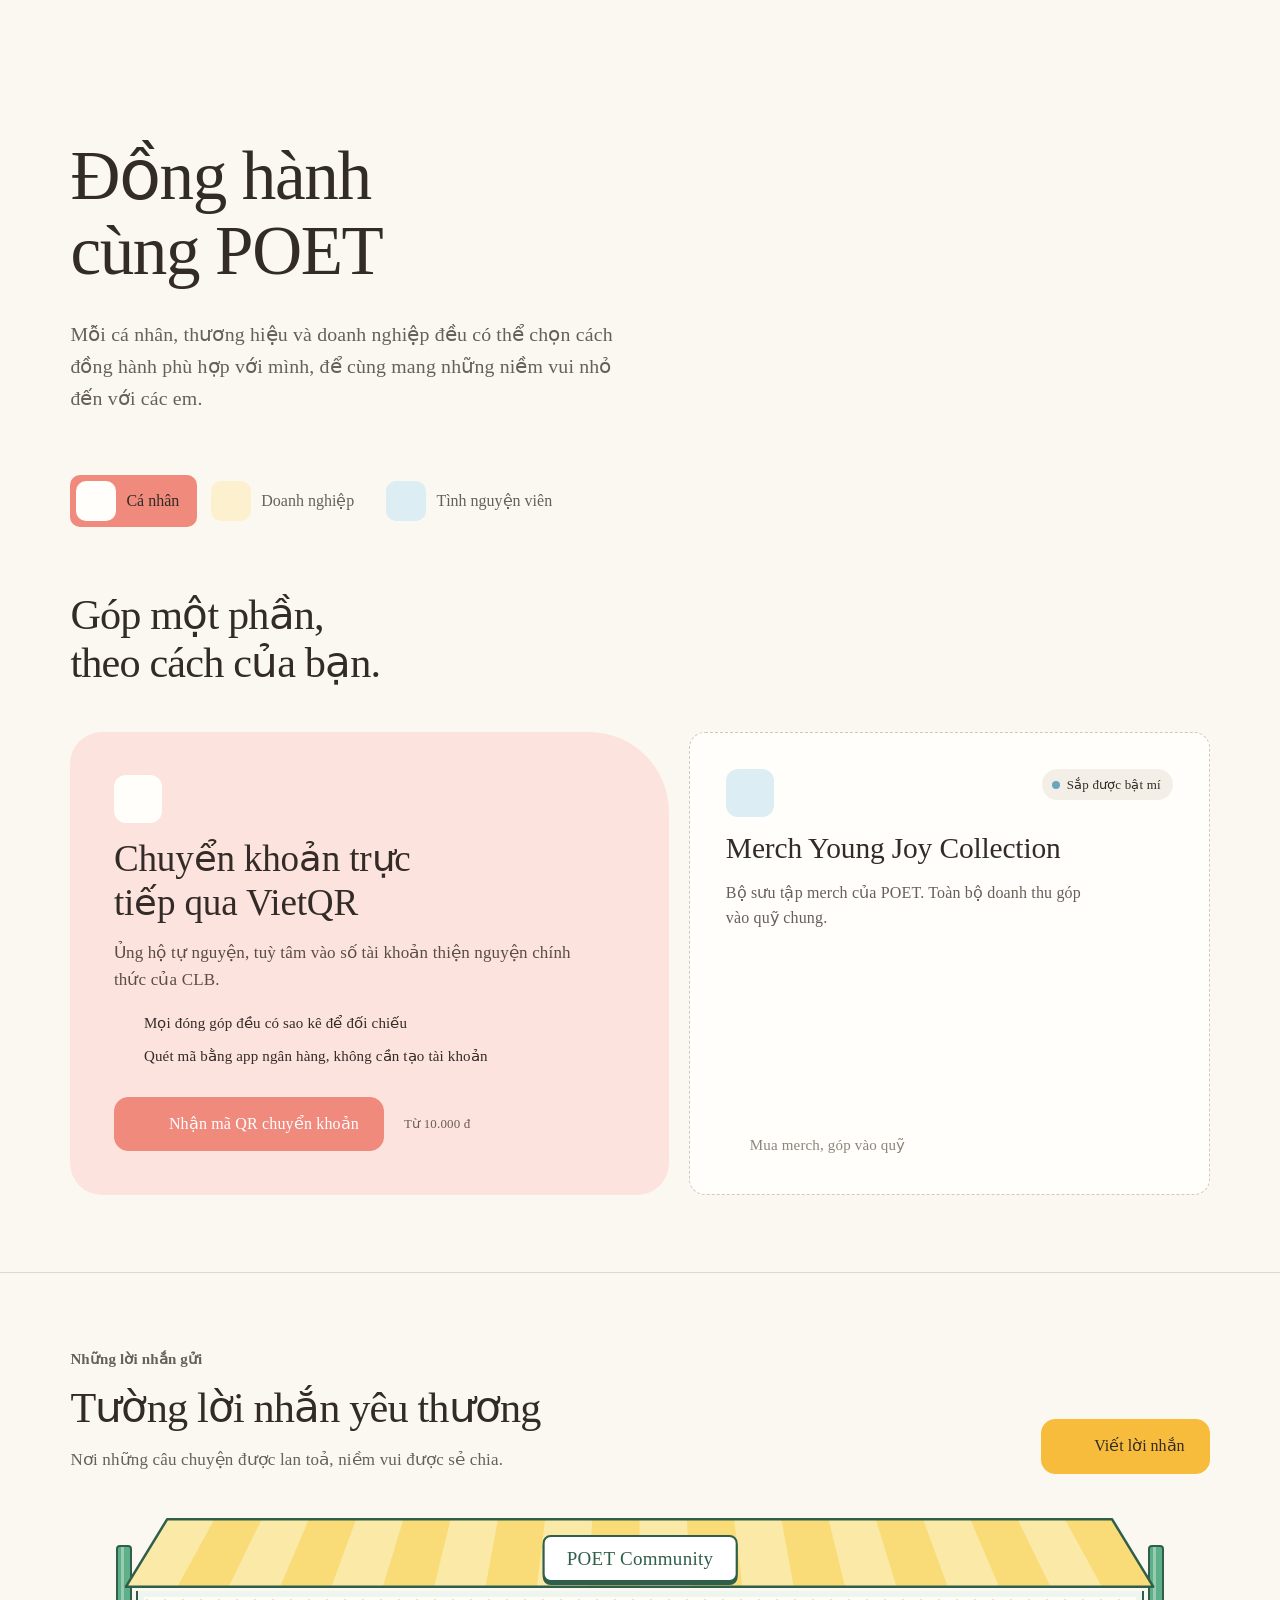
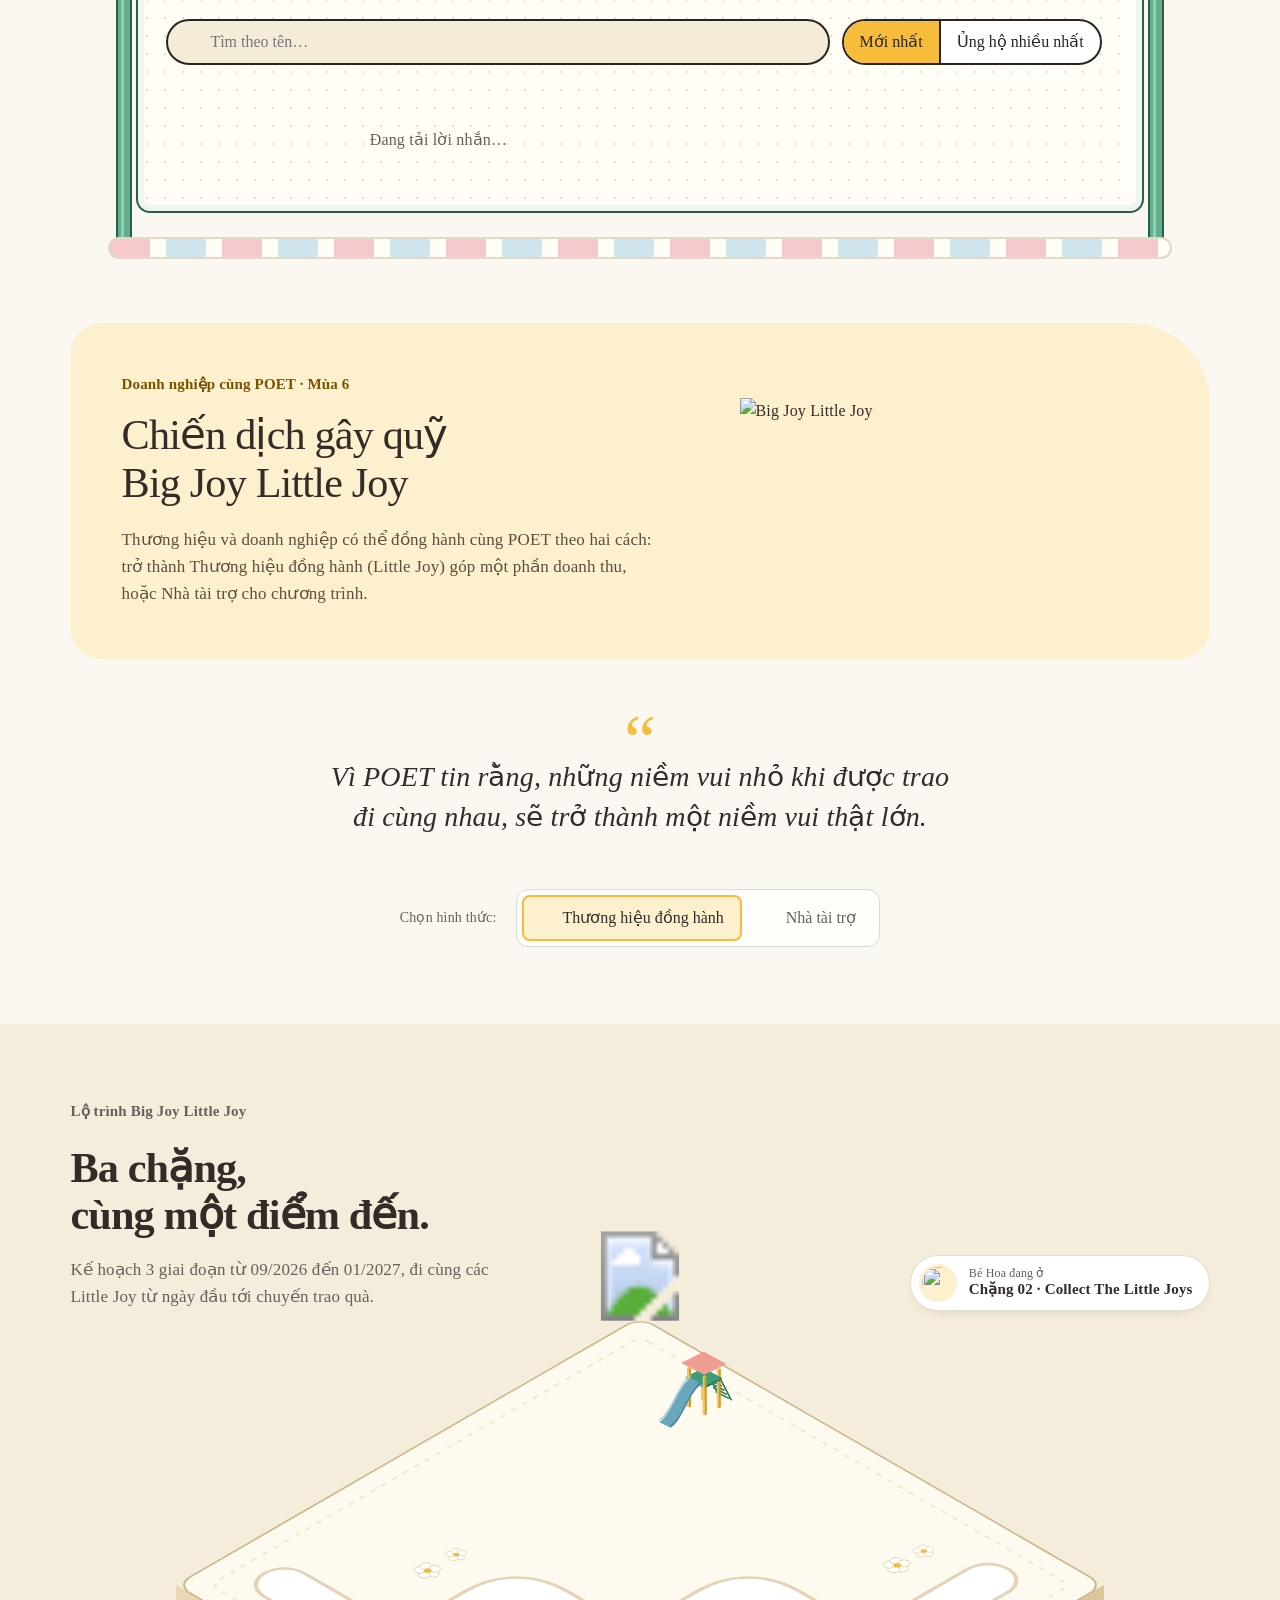
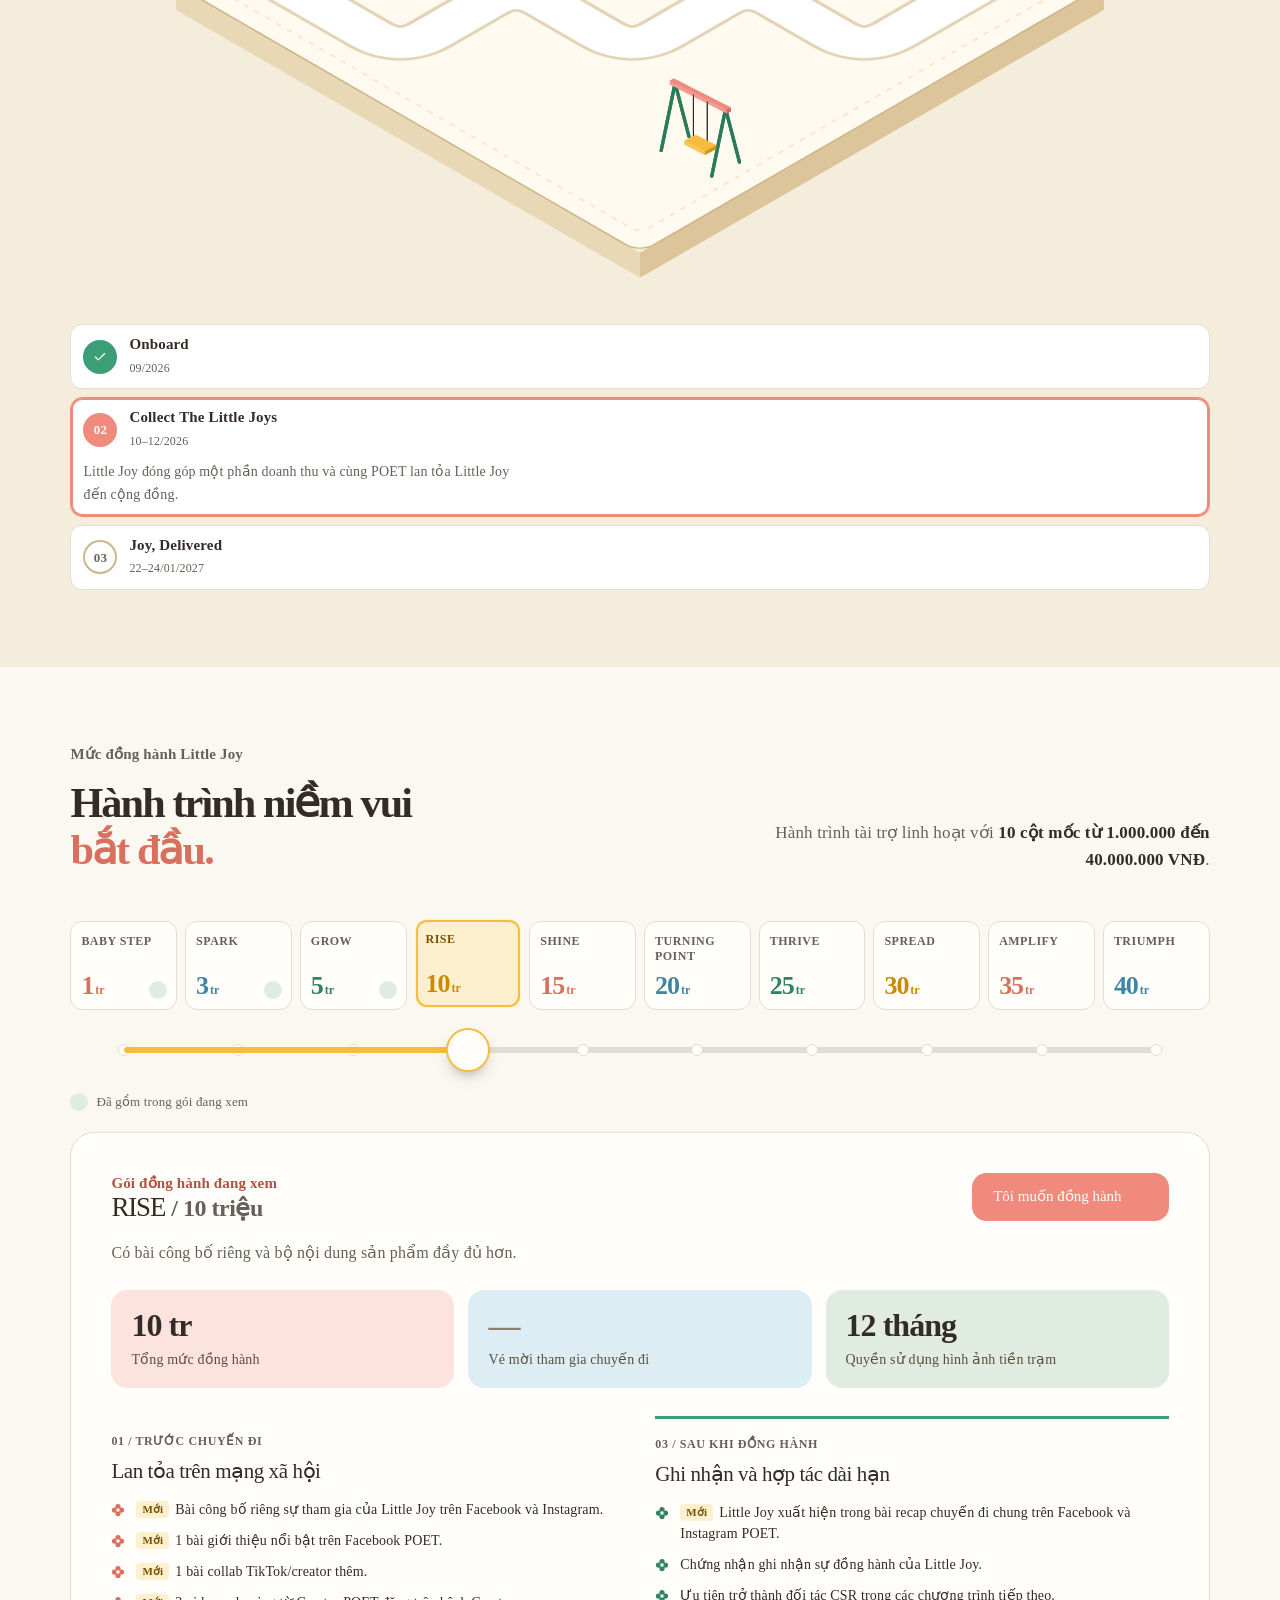
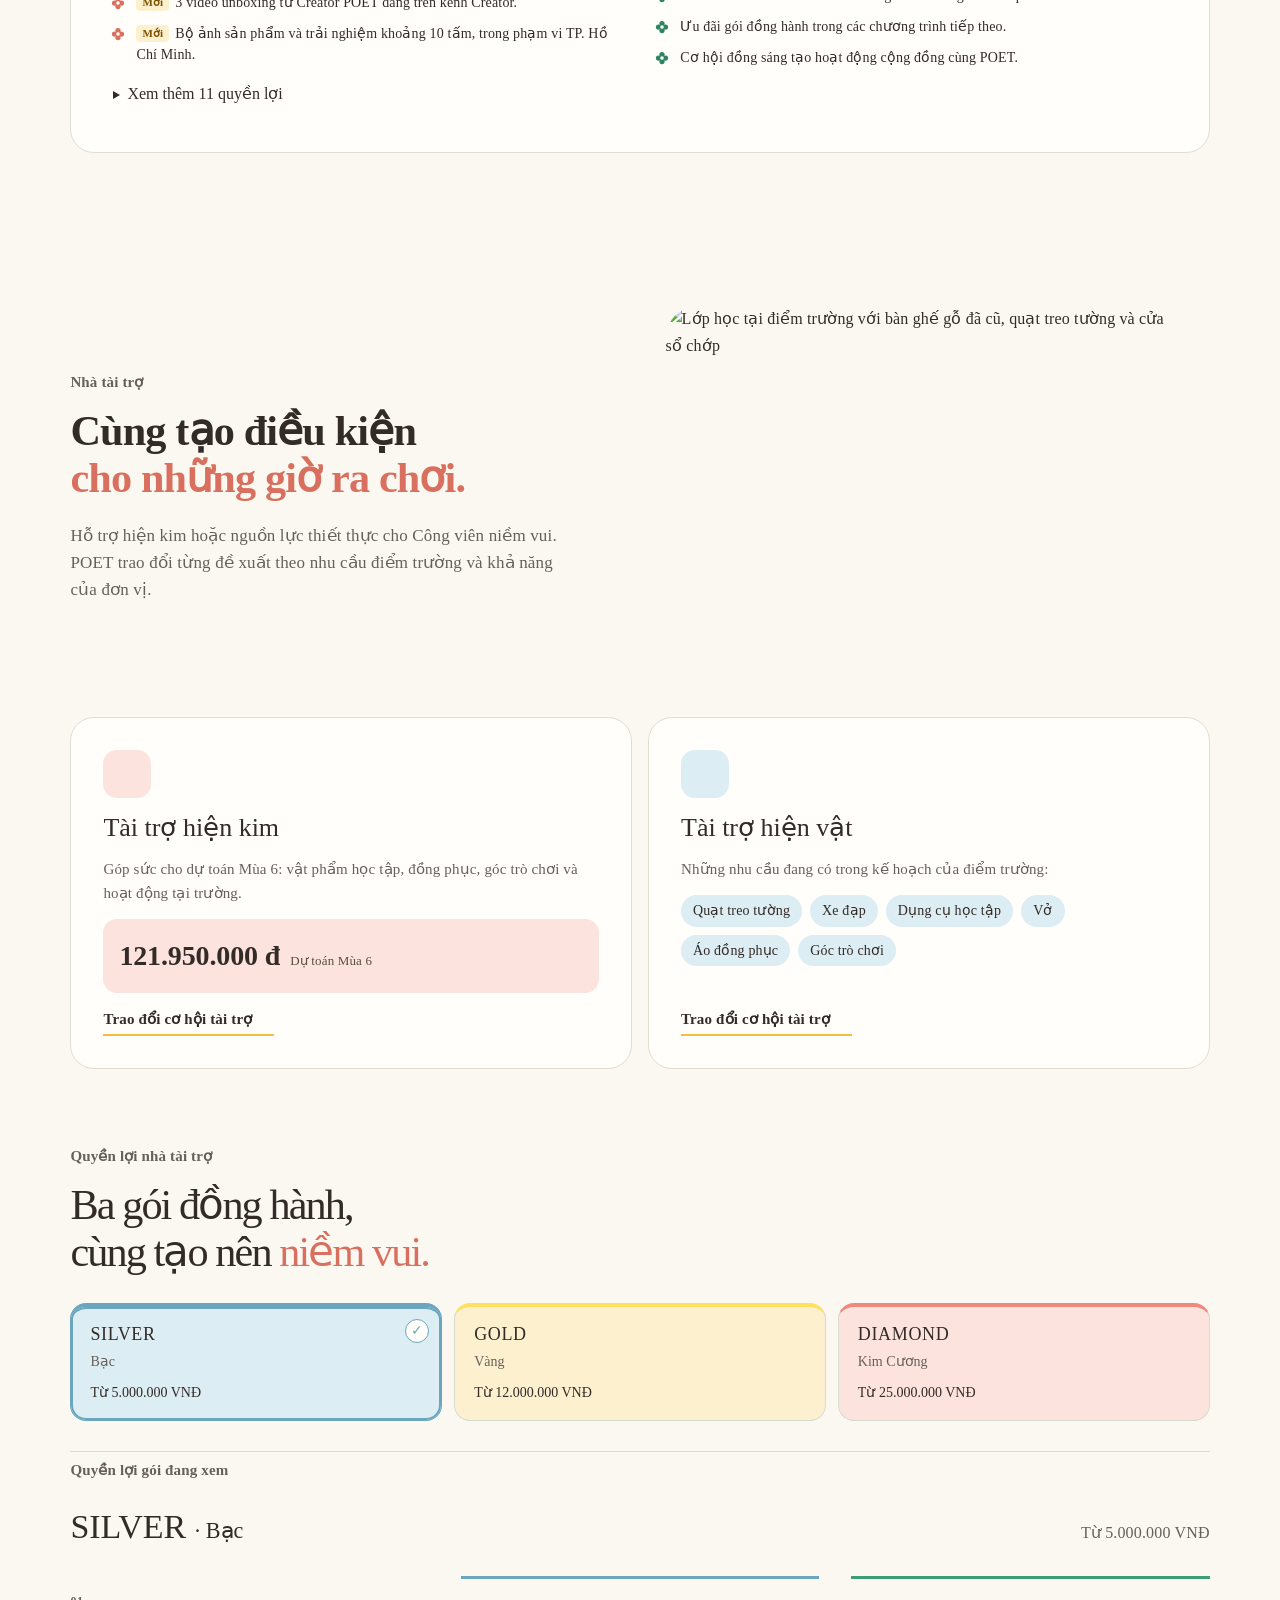
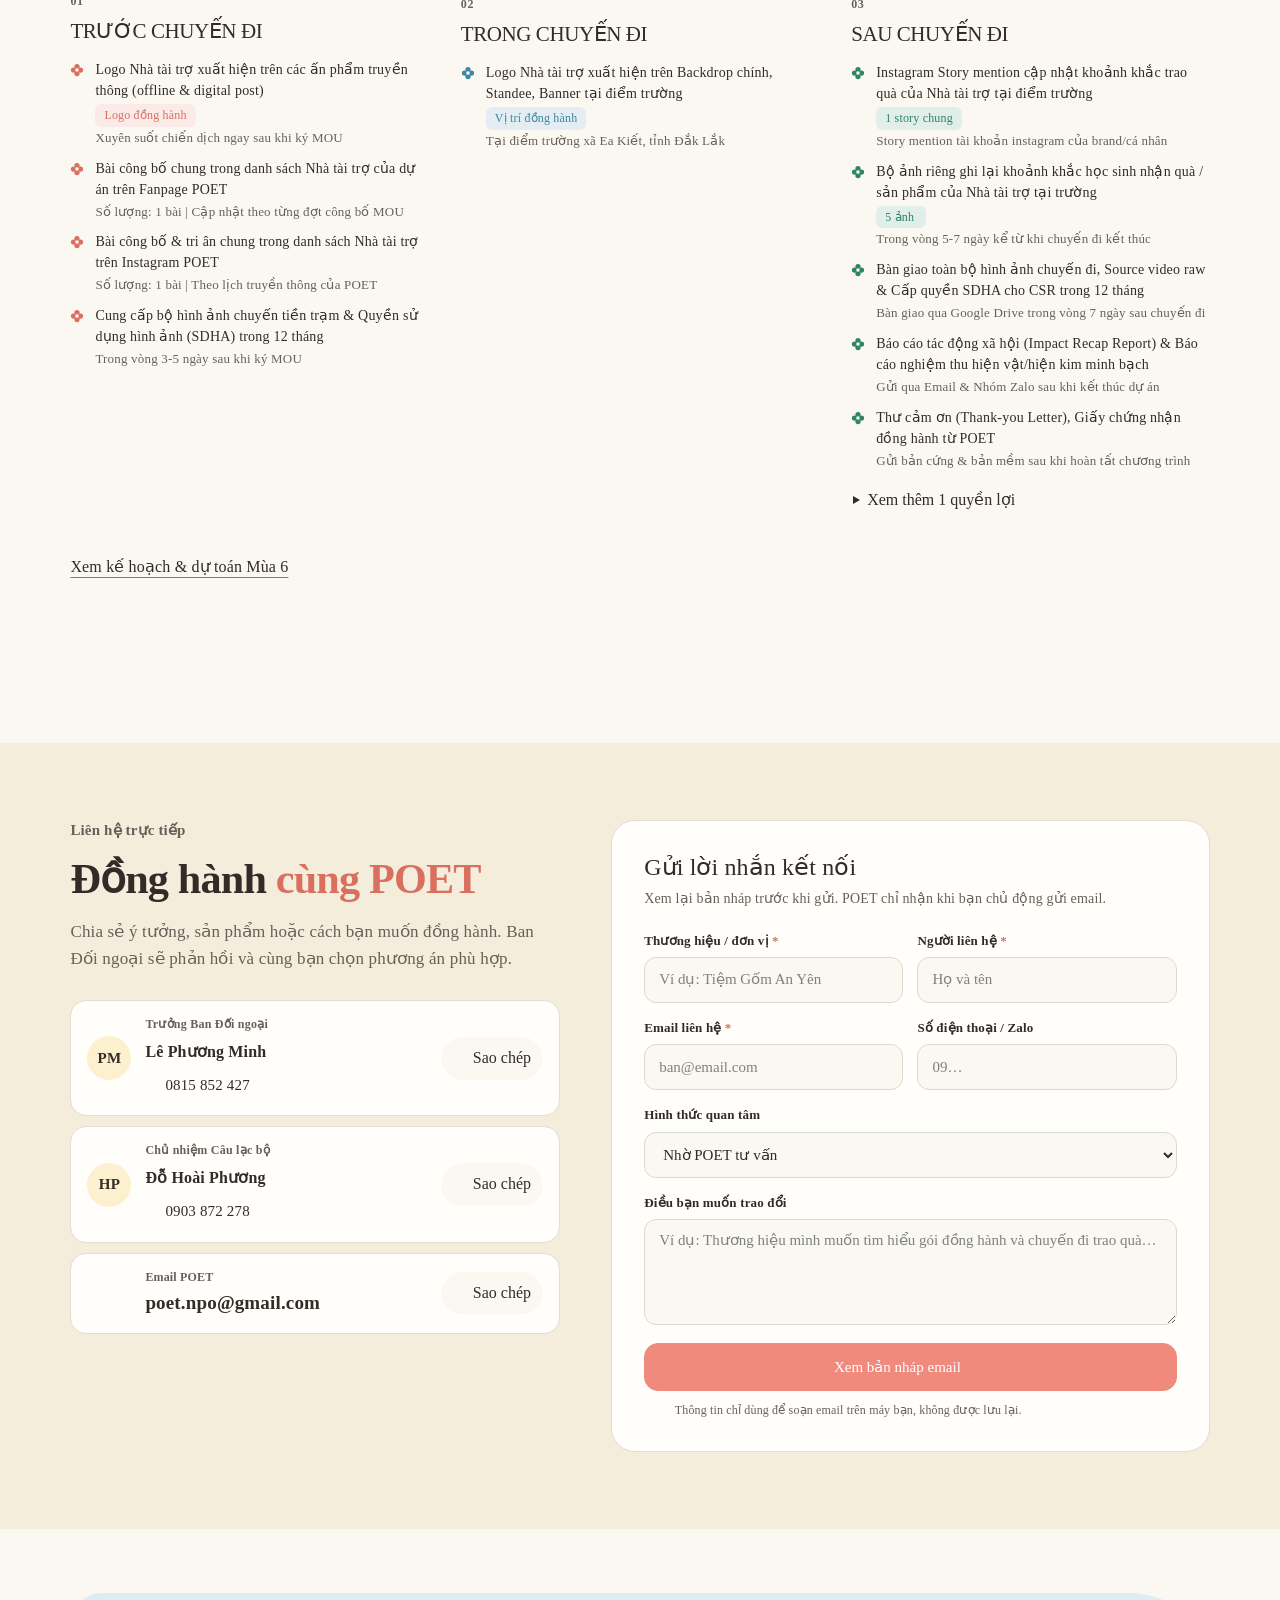
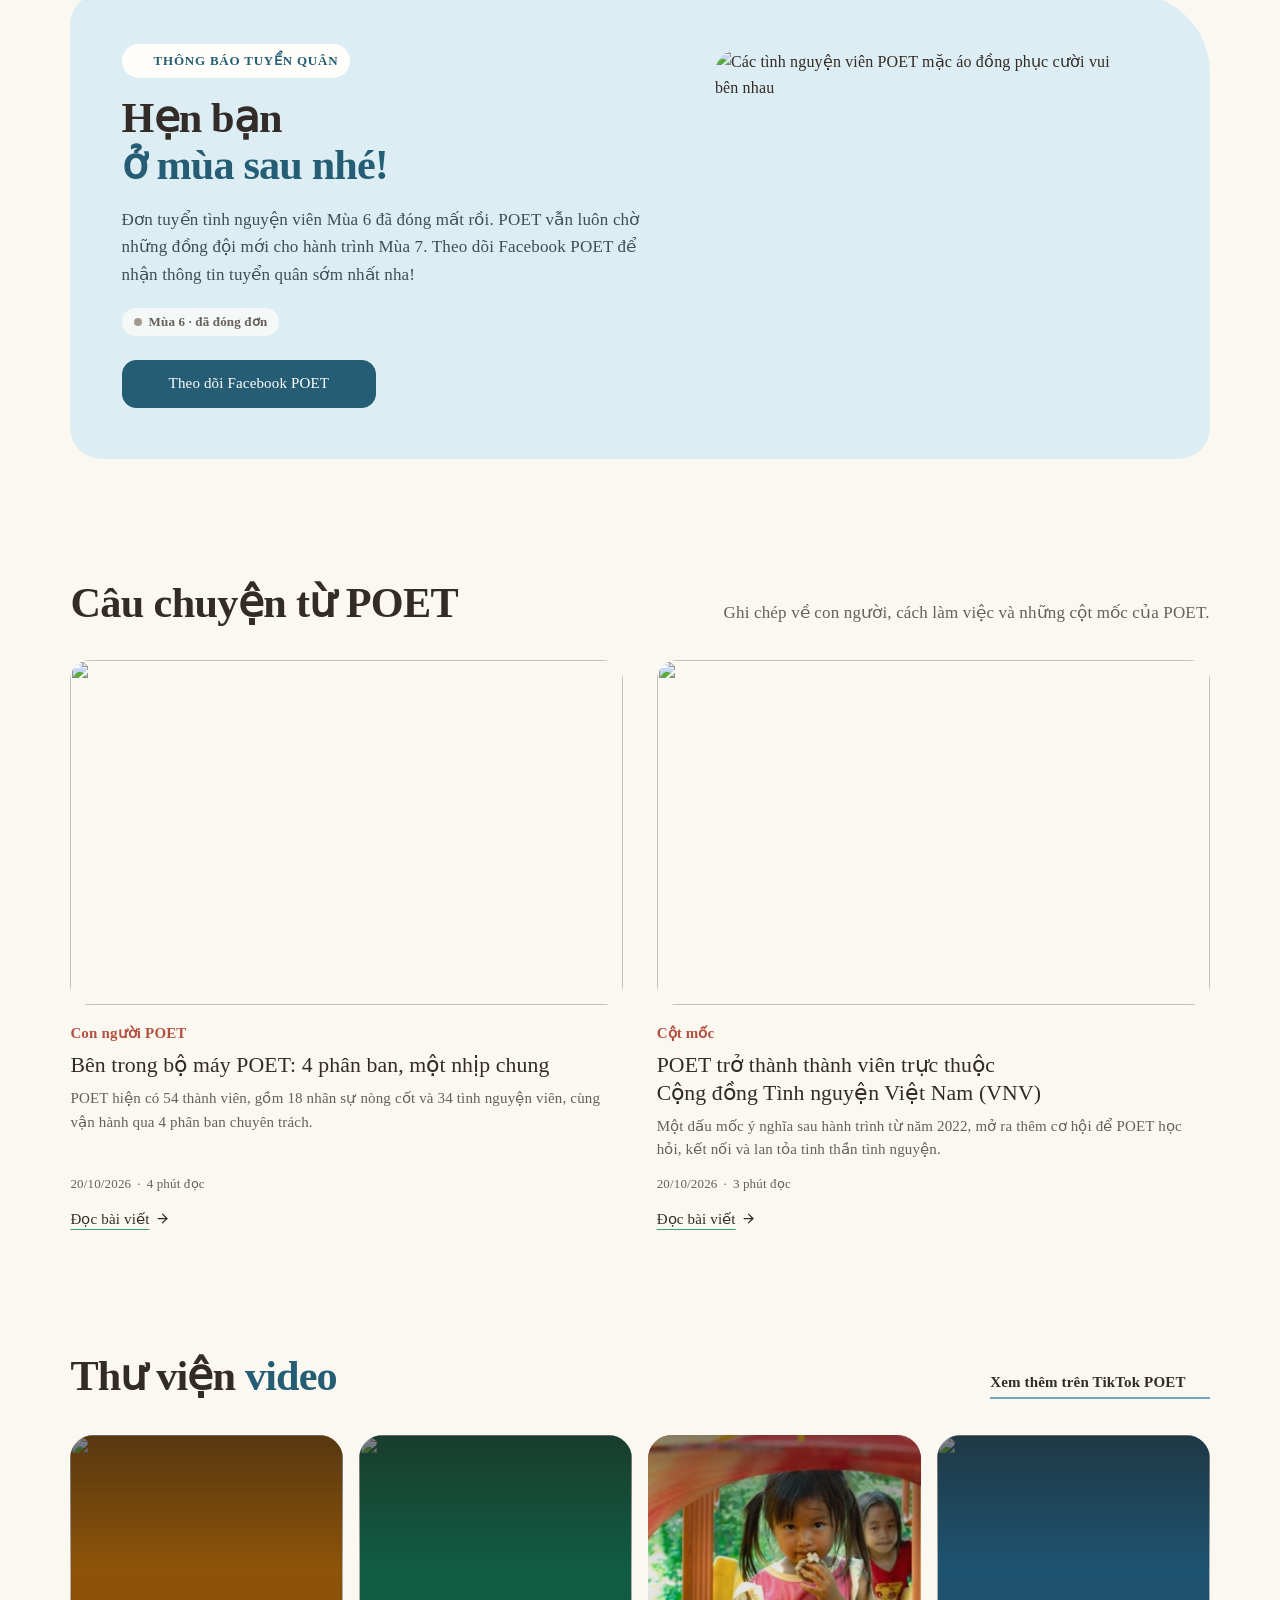
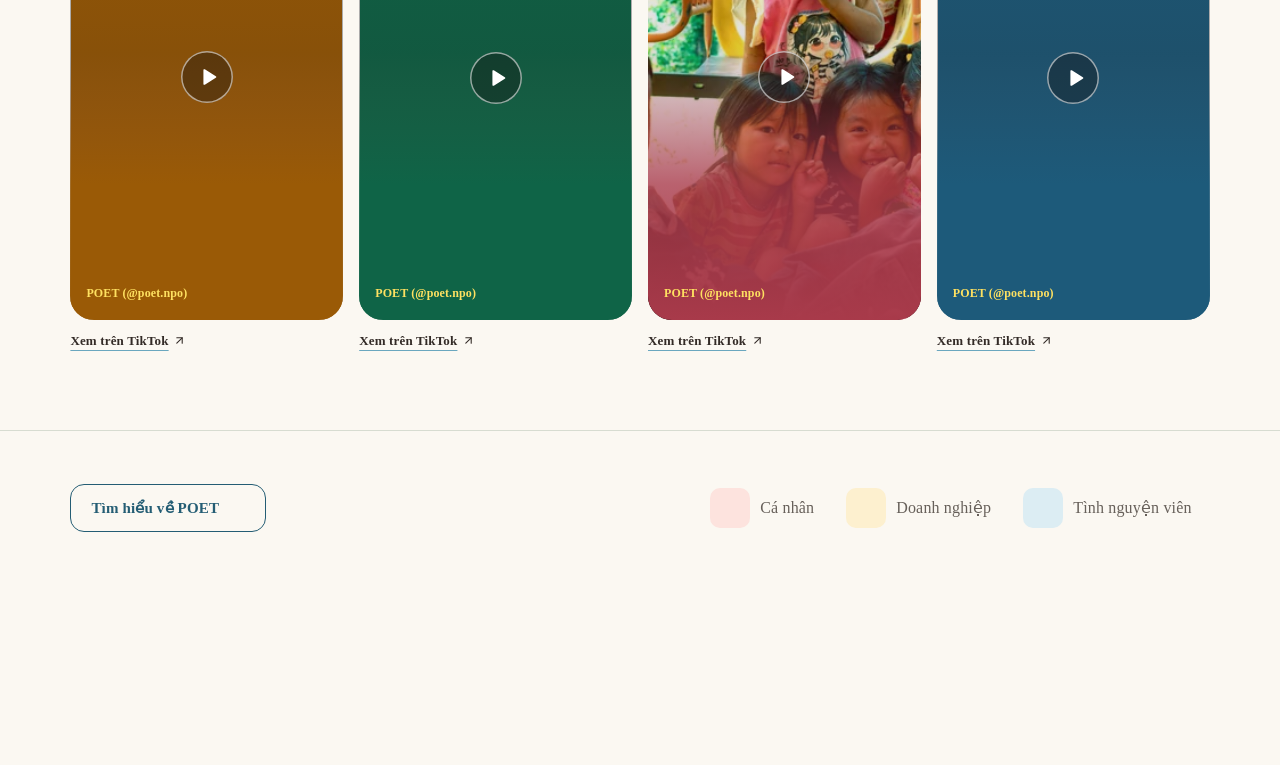
==== commit 34f335af: "ui(f4f): refine sponsor headline" ====
--- a/dong-hanh/index.html
+++ b/dong-hanh/index.html
@@ -39,4 +39,4 @@
     <div class="tier-detail__head"><div><p class="tier-kicker">Gói đồng hành đang&nbsp;xem</p><h3>TRIUMPH<span>/ 40 triệu</span></h3><p class="tier-tagline">Được hiện diện đầy đủ nhất trong toàn bộ hành&nbsp;trình.</p></div><button type="button" class="btn btn--coral" data-tier-compose="40" data-tier-name="TRIUMPH">Tôi muốn đồng hành <span class="prototype-icon" style="--icon:url('../assets/icons/lucide/arrow-up-right.svg');-webkit-mask-image:url('../assets/icons/lucide/arrow-up-right.svg');mask-image:url('../assets/icons/lucide/arrow-up-right.svg')" aria-hidden="true"></span></button></div>
     <div class="tier-stats"><div class="tier-stat s0"><b>40 tr</b><small>Tổng mức đồng hành</small></div><div class="tier-stat s1"><b>3 vé</b><small>Vé mời tham gia chuyến đi</small></div><div class="tier-stat s2"><b>12 tháng</b><small>Quyền sử dụng hình ảnh tiền trạm</small></div></div>
     <div class="tier-phases" data-visible-phases="3"><div class="tier-phase p0"><p class="no">01 / Trước chuyến&nbsp;đi</p><h4>Lan tỏa trên mạng xã&nbsp;hội</h4><ul><li><svg class="tier-bullet" viewBox="0 0 16 16" aria-hidden="true"><g fill="currentColor"><circle cx="8" cy="4" r="3"/><circle cx="12" cy="8" r="3"/><circle cx="8" cy="12" r="3"/><circle cx="4" cy="8" r="3"/></g><circle cx="8" cy="8" r="2" fill="#fff"/></svg><span><span class="tier-new">Mới</span>Tổng 3 video TikTok 30 giây của POET có nhắc đến Little Joy.</span></li><li><svg class="tier-bullet" viewBox="0 0 16 16" aria-hidden="true"><g fill="currentColor"><circle cx="8" cy="4" r="3"/><circle cx="12" cy="8" r="3"/><circle cx="8" cy="12" r="3"/><circle cx="4" cy="8" r="3"/></g><circle cx="8" cy="8" r="2" fill="#fff"/></svg><span><span class="tier-new">Mới</span>Tổng 5 video tối đa 60 giây do KOC thực hiện.</span></li><li><svg class="tier-bullet" viewBox="0 0 16 16" aria-hidden="true"><g fill="currentColor"><circle cx="8" cy="4" r="3"/><circle cx="12" cy="8" r="3"/><circle cx="8" cy="12" r="3"/><circle cx="4" cy="8" r="3"/></g><circle cx="8" cy="8" r="2" fill="#fff"/></svg><span><span class="tier-new">Mới</span>Tổng 5 video 20–30 giây do team POET thực hiện.</span></li><li><svg class="tier-bullet" viewBox="0 0 16 16" aria-hidden="true"><g fill="currentColor"><circle cx="8" cy="4" r="3"/><circle cx="12" cy="8" r="3"/><circle cx="8" cy="12" r="3"/><circle cx="4" cy="8" r="3"/></g><circle cx="8" cy="8" r="2" fill="#fff"/></svg><span><span class="tier-new">Mới</span>Tổng 5 bài creator collab Little Joy x POET trên Threads.</span></li><li><svg class="tier-bullet" viewBox="0 0 16 16" aria-hidden="true"><g fill="currentColor"><circle cx="8" cy="4" r="3"/><circle cx="12" cy="8" r="3"/><circle cx="8" cy="12" r="3"/><circle cx="4" cy="8" r="3"/></g><circle cx="8" cy="8" r="2" fill="#fff"/></svg><span><span class="tier-new">Mới</span>3 video unboxing KOC trên kênh KOC.</span></li><li class="is-more"><svg class="tier-bullet" viewBox="0 0 16 16" aria-hidden="true"><g fill="currentColor"><circle cx="8" cy="4" r="3"/><circle cx="12" cy="8" r="3"/><circle cx="8" cy="12" r="3"/><circle cx="4" cy="8" r="3"/></g><circle cx="8" cy="8" r="2" fill="#fff"/></svg><span>Tổng 2 video do KOC thực hiện.</span></li><li class="is-more"><svg class="tier-bullet" viewBox="0 0 16 16" aria-hidden="true"><g fill="currentColor"><circle cx="8" cy="4" r="3"/><circle cx="12" cy="8" r="3"/><circle cx="8" cy="12" r="3"/><circle cx="4" cy="8" r="3"/></g><circle cx="8" cy="8" r="2" fill="#fff"/></svg><span>Tổng 3 bài creator collab trên Threads.</span></li><li class="is-more"><svg class="tier-bullet" viewBox="0 0 16 16" aria-hidden="true"><g fill="currentColor"><circle cx="8" cy="4" r="3"/><circle cx="12" cy="8" r="3"/><circle cx="8" cy="12" r="3"/><circle cx="4" cy="8" r="3"/></g><circle cx="8" cy="8" r="2" fill="#fff"/></svg><span>Tổng 2 video do KOC thực hiện.</span></li><li class="is-more"><svg class="tier-bullet" viewBox="0 0 16 16" aria-hidden="true"><g fill="currentColor"><circle cx="8" cy="4" r="3"/><circle cx="12" cy="8" r="3"/><circle cx="8" cy="12" r="3"/><circle cx="4" cy="8" r="3"/></g><circle cx="8" cy="8" r="2" fill="#fff"/></svg><span>Tổng 3 bài creator collab trên Threads.</span></li><li class="is-more"><svg class="tier-bullet" viewBox="0 0 16 16" aria-hidden="true"><g fill="currentColor"><circle cx="8" cy="4" r="3"/><circle cx="12" cy="8" r="3"/><circle cx="8" cy="12" r="3"/><circle cx="4" cy="8" r="3"/></g><circle cx="8" cy="8" r="2" fill="#fff"/></svg><span>Tổng 2 video TikTok 30 giây của POET có nhắc đến Little Joy.</span></li><li class="is-more"><svg class="tier-bullet" viewBox="0 0 16 16" aria-hidden="true"><g fill="currentColor"><circle cx="8" cy="4" r="3"/><circle cx="12" cy="8" r="3"/><circle cx="8" cy="12" r="3"/><circle cx="4" cy="8" r="3"/></g><circle cx="8" cy="8" r="2" fill="#fff"/></svg><span>1 video tối đa 60 giây do KOC thực hiện.</span></li><li class="is-more"><svg class="tier-bullet" viewBox="0 0 16 16" aria-hidden="true"><g fill="currentColor"><circle cx="8" cy="4" r="3"/><circle cx="12" cy="8" r="3"/><circle cx="8" cy="12" r="3"/><circle cx="4" cy="8" r="3"/></g><circle cx="8" cy="8" r="2" fill="#fff"/></svg><span>Tổng 3 video 20–30 giây do team POET thực hiện.</span></li><li class="is-more"><svg class="tier-bullet" viewBox="0 0 16 16" aria-hidden="true"><g fill="currentColor"><circle cx="8" cy="4" r="3"/><circle cx="12" cy="8" r="3"/><circle cx="8" cy="12" r="3"/><circle cx="4" cy="8" r="3"/></g><circle cx="8" cy="8" r="2" fill="#fff"/></svg><span>1 video tối đa 60 giây do KOC thực hiện và đăng trên kênh KOC.</span></li><li class="is-more"><svg class="tier-bullet" viewBox="0 0 16 16" aria-hidden="true"><g fill="currentColor"><circle cx="8" cy="4" r="3"/><circle cx="12" cy="8" r="3"/><circle cx="8" cy="12" r="3"/><circle cx="4" cy="8" r="3"/></g><circle cx="8" cy="8" r="2" fill="#fff"/></svg><span>Tổng 3 video 20–30 giây do team POET thực hiện, lồng ghép sản phẩm trên kênh Creator team POET.</span></li><li class="is-more"><svg class="tier-bullet" viewBox="0 0 16 16" aria-hidden="true"><g fill="currentColor"><circle cx="8" cy="4" r="3"/><circle cx="12" cy="8" r="3"/><circle cx="8" cy="12" r="3"/><circle cx="4" cy="8" r="3"/></g><circle cx="8" cy="8" r="2" fill="#fff"/></svg><span>1 video POET unboxing túi quà, trong đó sản phẩm của Little Joy được giới thiệu trên kênh POET.</span></li><li class="is-more"><svg class="tier-bullet" viewBox="0 0 16 16" aria-hidden="true"><g fill="currentColor"><circle cx="8" cy="4" r="3"/><circle cx="12" cy="8" r="3"/><circle cx="8" cy="12" r="3"/><circle cx="4" cy="8" r="3"/></g><circle cx="8" cy="8" r="2" fill="#fff"/></svg><span>1 video KOC dưới 30 giây giới thiệu và trải nghiệm sản phẩm.</span></li><li class="is-more"><svg class="tier-bullet" viewBox="0 0 16 16" aria-hidden="true"><g fill="currentColor"><circle cx="8" cy="4" r="3"/><circle cx="12" cy="8" r="3"/><circle cx="8" cy="12" r="3"/><circle cx="4" cy="8" r="3"/></g><circle cx="8" cy="8" r="2" fill="#fff"/></svg><span>Tăng lên 3 bài creator collab trên Threads.</span></li><li class="is-more"><svg class="tier-bullet" viewBox="0 0 16 16" aria-hidden="true"><g fill="currentColor"><circle cx="8" cy="4" r="3"/><circle cx="12" cy="8" r="3"/><circle cx="8" cy="12" r="3"/><circle cx="4" cy="8" r="3"/></g><circle cx="8" cy="8" r="2" fill="#fff"/></svg><span>Bài công bố riêng sự tham gia của Little Joy trên Facebook và Instagram.</span></li><li class="is-more"><svg class="tier-bullet" viewBox="0 0 16 16" aria-hidden="true"><g fill="currentColor"><circle cx="8" cy="4" r="3"/><circle cx="12" cy="8" r="3"/><circle cx="8" cy="12" r="3"/><circle cx="4" cy="8" r="3"/></g><circle cx="8" cy="8" r="2" fill="#fff"/></svg><span>1 bài giới thiệu nổi bật trên Facebook POET.</span></li><li class="is-more"><svg class="tier-bullet" viewBox="0 0 16 16" aria-hidden="true"><g fill="currentColor"><circle cx="8" cy="4" r="3"/><circle cx="12" cy="8" r="3"/><circle cx="8" cy="12" r="3"/><circle cx="4" cy="8" r="3"/></g><circle cx="8" cy="8" r="2" fill="#fff"/></svg><span>1 bài collab TikTok/creator thêm.</span></li><li class="is-more"><svg class="tier-bullet" viewBox="0 0 16 16" aria-hidden="true"><g fill="currentColor"><circle cx="8" cy="4" r="3"/><circle cx="12" cy="8" r="3"/><circle cx="8" cy="12" r="3"/><circle cx="4" cy="8" r="3"/></g><circle cx="8" cy="8" r="2" fill="#fff"/></svg><span>3 video unboxing từ Creator POET đăng trên kênh Creator.</span></li><li class="is-more"><svg class="tier-bullet" viewBox="0 0 16 16" aria-hidden="true"><g fill="currentColor"><circle cx="8" cy="4" r="3"/><circle cx="12" cy="8" r="3"/><circle cx="8" cy="12" r="3"/><circle cx="4" cy="8" r="3"/></g><circle cx="8" cy="8" r="2" fill="#fff"/></svg><span>Bộ ảnh sản phẩm và trải nghiệm khoảng 10 tấm, trong phạm vi TP. Hồ Chí Minh.</span></li><li class="is-more"><svg class="tier-bullet" viewBox="0 0 16 16" aria-hidden="true"><g fill="currentColor"><circle cx="8" cy="4" r="3"/><circle cx="12" cy="8" r="3"/><circle cx="8" cy="12" r="3"/><circle cx="4" cy="8" r="3"/></g><circle cx="8" cy="8" r="2" fill="#fff"/></svg><span>1 video KOC dưới 30 giây giới thiệu và trải nghiệm sản phẩm.</span></li><li class="is-more"><svg class="tier-bullet" viewBox="0 0 16 16" aria-hidden="true"><g fill="currentColor"><circle cx="8" cy="4" r="3"/><circle cx="12" cy="8" r="3"/><circle cx="8" cy="12" r="3"/><circle cx="4" cy="8" r="3"/></g><circle cx="8" cy="8" r="2" fill="#fff"/></svg><span>1 video TikTok 30 giây của POET có nhắc đến Little Joy.</span></li><li class="is-more"><svg class="tier-bullet" viewBox="0 0 16 16" aria-hidden="true"><g fill="currentColor"><circle cx="8" cy="4" r="3"/><circle cx="12" cy="8" r="3"/><circle cx="8" cy="12" r="3"/><circle cx="4" cy="8" r="3"/></g><circle cx="8" cy="8" r="2" fill="#fff"/></svg><span>2 bài creator collab Little Joy x POET trên Threads.</span></li><li class="is-more"><svg class="tier-bullet" viewBox="0 0 16 16" aria-hidden="true"><g fill="currentColor"><circle cx="8" cy="4" r="3"/><circle cx="12" cy="8" r="3"/><circle cx="8" cy="12" r="3"/><circle cx="4" cy="8" r="3"/></g><circle cx="8" cy="8" r="2" fill="#fff"/></svg><span>1 video 20–30 giây do team POET thực hiện, lồng ghép sản phẩm tự nhiên trên kênh Creator team POET.</span></li><li class="is-more"><svg class="tier-bullet" viewBox="0 0 16 16" aria-hidden="true"><g fill="currentColor"><circle cx="8" cy="4" r="3"/><circle cx="12" cy="8" r="3"/><circle cx="8" cy="12" r="3"/><circle cx="4" cy="8" r="3"/></g><circle cx="8" cy="8" r="2" fill="#fff"/></svg><span>Nhắc đến trong phần bình luận các bài cập nhật cột mốc 30, 50 và 100 triệu đồng trên Facebook và Instagram.</span></li><li class="is-more"><svg class="tier-bullet" viewBox="0 0 16 16" aria-hidden="true"><g fill="currentColor"><circle cx="8" cy="4" r="3"/><circle cx="12" cy="8" r="3"/><circle cx="8" cy="12" r="3"/><circle cx="4" cy="8" r="3"/></g><circle cx="8" cy="8" r="2" fill="#fff"/></svg><span>1 bài creator collab Little Joy x POET trên Threads.</span></li><li class="is-more"><svg class="tier-bullet" viewBox="0 0 16 16" aria-hidden="true"><g fill="currentColor"><circle cx="8" cy="4" r="3"/><circle cx="12" cy="8" r="3"/><circle cx="8" cy="12" r="3"/><circle cx="4" cy="8" r="3"/></g><circle cx="8" cy="8" r="2" fill="#fff"/></svg><span>Bài công bố chung sự tham gia của Little Joy trên Facebook và Instagram theo từng tuần.</span></li><li class="is-more"><svg class="tier-bullet" viewBox="0 0 16 16" aria-hidden="true"><g fill="currentColor"><circle cx="8" cy="4" r="3"/><circle cx="12" cy="8" r="3"/><circle cx="8" cy="12" r="3"/><circle cx="4" cy="8" r="3"/></g><circle cx="8" cy="8" r="2" fill="#fff"/></svg><span>Bài collab Little Joy x POET trên Facebook và Threads.</span></li><li class="is-more"><svg class="tier-bullet" viewBox="0 0 16 16" aria-hidden="true"><g fill="currentColor"><circle cx="8" cy="4" r="3"/><circle cx="12" cy="8" r="3"/><circle cx="8" cy="12" r="3"/><circle cx="4" cy="8" r="3"/></g><circle cx="8" cy="8" r="2" fill="#fff"/></svg><span>Cung cấp hình ảnh chuyến tiền trạm.</span></li><li class="is-more"><svg class="tier-bullet" viewBox="0 0 16 16" aria-hidden="true"><g fill="currentColor"><circle cx="8" cy="4" r="3"/><circle cx="12" cy="8" r="3"/><circle cx="8" cy="12" r="3"/><circle cx="4" cy="8" r="3"/></g><circle cx="8" cy="8" r="2" fill="#fff"/></svg><span>Quyền sử dụng hình ảnh tiền trạm trong 12 tháng theo phạm vi hai bên thống nhất.</span></li><li class="is-more"><svg class="tier-bullet" viewBox="0 0 16 16" aria-hidden="true"><g fill="currentColor"><circle cx="8" cy="4" r="3"/><circle cx="12" cy="8" r="3"/><circle cx="8" cy="12" r="3"/><circle cx="4" cy="8" r="3"/></g><circle cx="8" cy="8" r="2" fill="#fff"/></svg><span>Cập nhật tiến độ gây quỹ và quyền lợi qua nhóm chat và email.</span></li></ul><button type="button" class="tier-toggle" aria-expanded="false"><svg class="tier-toggle__tri" viewBox="0 0 10 10" aria-hidden="true"><path d="M2 1l7 4-7 4z" fill="currentColor"/></svg><span>Xem thêm 28 quyền lợi</span></button></div><div class="tier-phase p1"><p class="no">02 / Chuyến đi ·&nbsp;22–24.01.2027</p><h4>Để niềm vui đi&nbsp;xa</h4><ul><li><svg class="tier-bullet" viewBox="0 0 16 16" aria-hidden="true"><g fill="currentColor"><circle cx="8" cy="4" r="3"/><circle cx="12" cy="8" r="3"/><circle cx="8" cy="12" r="3"/><circle cx="4" cy="8" r="3"/></g><circle cx="8" cy="8" r="2" fill="#fff"/></svg><span><span class="tier-new">Mới</span>3 vé tham gia chuyến đi thiện nguyện, gồm ăn uống, di chuyển và ở.</span></li><li><svg class="tier-bullet" viewBox="0 0 16 16" aria-hidden="true"><g fill="currentColor"><circle cx="8" cy="4" r="3"/><circle cx="12" cy="8" r="3"/><circle cx="8" cy="12" r="3"/><circle cx="4" cy="8" r="3"/></g><circle cx="8" cy="8" r="2" fill="#fff"/></svg><span><span class="tier-new">Mới</span>Đại diện tham gia trao tặng và chia sẻ câu chuyện đồng hành.</span></li><li><svg class="tier-bullet" viewBox="0 0 16 16" aria-hidden="true"><g fill="currentColor"><circle cx="8" cy="4" r="3"/><circle cx="12" cy="8" r="3"/><circle cx="8" cy="12" r="3"/><circle cx="4" cy="8" r="3"/></g><circle cx="8" cy="8" r="2" fill="#fff"/></svg><span><span class="tier-new">Mới</span>Cơ hội để người thụ hưởng trải nghiệm sản phẩm của Little Joy.</span></li><li><svg class="tier-bullet" viewBox="0 0 16 16" aria-hidden="true"><g fill="currentColor"><circle cx="8" cy="4" r="3"/><circle cx="12" cy="8" r="3"/><circle cx="8" cy="12" r="3"/><circle cx="4" cy="8" r="3"/></g><circle cx="8" cy="8" r="2" fill="#fff"/></svg><span>2 vé tham gia chuyến đi thiện nguyện, gồm ăn uống, di chuyển và ở.</span></li><li><svg class="tier-bullet" viewBox="0 0 16 16" aria-hidden="true"><g fill="currentColor"><circle cx="8" cy="4" r="3"/><circle cx="12" cy="8" r="3"/><circle cx="8" cy="12" r="3"/><circle cx="4" cy="8" r="3"/></g><circle cx="8" cy="8" r="2" fill="#fff"/></svg><span>Đại diện Little Joy chia sẻ câu chuyện đồng hành trên sân khấu trong 2 phút.</span></li><li class="is-more"><svg class="tier-bullet" viewBox="0 0 16 16" aria-hidden="true"><g fill="currentColor"><circle cx="8" cy="4" r="3"/><circle cx="12" cy="8" r="3"/><circle cx="8" cy="12" r="3"/><circle cx="4" cy="8" r="3"/></g><circle cx="8" cy="8" r="2" fill="#fff"/></svg><span>Tham gia trao tặng và bàn giao thành quả.</span></li><li class="is-more"><svg class="tier-bullet" viewBox="0 0 16 16" aria-hidden="true"><g fill="currentColor"><circle cx="8" cy="4" r="3"/><circle cx="12" cy="8" r="3"/><circle cx="8" cy="12" r="3"/><circle cx="4" cy="8" r="3"/></g><circle cx="8" cy="8" r="2" fill="#fff"/></svg><span>1 vé tham gia chuyến đi thiện nguyện, gồm ăn uống, di chuyển và ở.</span></li><li class="is-more"><svg class="tier-bullet" viewBox="0 0 16 16" aria-hidden="true"><g fill="currentColor"><circle cx="8" cy="4" r="3"/><circle cx="12" cy="8" r="3"/><circle cx="8" cy="12" r="3"/><circle cx="4" cy="8" r="3"/></g><circle cx="8" cy="8" r="2" fill="#fff"/></svg><span>Đại diện Little Joy chia sẻ câu chuyện đồng hành trên sân khấu trong 2 phút.</span></li><li class="is-more"><svg class="tier-bullet" viewBox="0 0 16 16" aria-hidden="true"><g fill="currentColor"><circle cx="8" cy="4" r="3"/><circle cx="12" cy="8" r="3"/><circle cx="8" cy="12" r="3"/><circle cx="4" cy="8" r="3"/></g><circle cx="8" cy="8" r="2" fill="#fff"/></svg><span>Tham gia trao tặng và bàn giao thành quả.</span></li><li class="is-more"><svg class="tier-bullet" viewBox="0 0 16 16" aria-hidden="true"><g fill="currentColor"><circle cx="8" cy="4" r="3"/><circle cx="12" cy="8" r="3"/><circle cx="8" cy="12" r="3"/><circle cx="4" cy="8" r="3"/></g><circle cx="8" cy="8" r="2" fill="#fff"/></svg><span>1 vé tham gia chuyến đi thiện nguyện, gồm ăn uống, di chuyển và ở.</span></li></ul><button type="button" class="tier-toggle" aria-expanded="false"><svg class="tier-toggle__tri" viewBox="0 0 10 10" aria-hidden="true"><path d="M2 1l7 4-7 4z" fill="currentColor"/></svg><span>Xem thêm 5 quyền lợi</span></button></div><div class="tier-phase p2"><p class="no">03 / Sau khi đồng&nbsp;hành</p><h4>Ghi nhận và hợp tác dài&nbsp;hạn</h4><ul><li><svg class="tier-bullet" viewBox="0 0 16 16" aria-hidden="true"><g fill="currentColor"><circle cx="8" cy="4" r="3"/><circle cx="12" cy="8" r="3"/><circle cx="8" cy="12" r="3"/><circle cx="4" cy="8" r="3"/></g><circle cx="8" cy="8" r="2" fill="#fff"/></svg><span><span class="tier-new">Mới</span>1 video recap riêng chuyến đi 30 giây trên kênh POET.</span></li><li><svg class="tier-bullet" viewBox="0 0 16 16" aria-hidden="true"><g fill="currentColor"><circle cx="8" cy="4" r="3"/><circle cx="12" cy="8" r="3"/><circle cx="8" cy="12" r="3"/><circle cx="4" cy="8" r="3"/></g><circle cx="8" cy="8" r="2" fill="#fff"/></svg><span><span class="tier-new">Mới</span>1 bộ ảnh thương hiệu và sản phẩm tại chuyến đi khoảng 10 tấm.</span></li><li><svg class="tier-bullet" viewBox="0 0 16 16" aria-hidden="true"><g fill="currentColor"><circle cx="8" cy="4" r="3"/><circle cx="12" cy="8" r="3"/><circle cx="8" cy="12" r="3"/><circle cx="4" cy="8" r="3"/></g><circle cx="8" cy="8" r="2" fill="#fff"/></svg><span>Nhắc đến Little Joy riêng trên IG Story của POET; mỗi story tối đa 10 giây.</span></li><li><svg class="tier-bullet" viewBox="0 0 16 16" aria-hidden="true"><g fill="currentColor"><circle cx="8" cy="4" r="3"/><circle cx="12" cy="8" r="3"/><circle cx="8" cy="12" r="3"/><circle cx="4" cy="8" r="3"/></g><circle cx="8" cy="8" r="2" fill="#fff"/></svg><span>Tiếp tục được hiện diện trong nội dung recap chung và riêng của POET.</span></li><li><svg class="tier-bullet" viewBox="0 0 16 16" aria-hidden="true"><g fill="currentColor"><circle cx="8" cy="4" r="3"/><circle cx="12" cy="8" r="3"/><circle cx="8" cy="12" r="3"/><circle cx="4" cy="8" r="3"/></g><circle cx="8" cy="8" r="2" fill="#fff"/></svg><span>Xuất hiện 5 giây trong video recap chuyến đi chung.</span></li><li class="is-more"><svg class="tier-bullet" viewBox="0 0 16 16" aria-hidden="true"><g fill="currentColor"><circle cx="8" cy="4" r="3"/><circle cx="12" cy="8" r="3"/><circle cx="8" cy="12" r="3"/><circle cx="4" cy="8" r="3"/></g><circle cx="8" cy="8" r="2" fill="#fff"/></svg><span>Bộ ảnh thương hiệu và sản phẩm tại chuyến đi khoảng 10 tấm.</span></li><li class="is-more"><svg class="tier-bullet" viewBox="0 0 16 16" aria-hidden="true"><g fill="currentColor"><circle cx="8" cy="4" r="3"/><circle cx="12" cy="8" r="3"/><circle cx="8" cy="12" r="3"/><circle cx="4" cy="8" r="3"/></g><circle cx="8" cy="8" r="2" fill="#fff"/></svg><span>Little Joy xuất hiện trong bài recap chuyến đi chung và riêng trên Facebook và Instagram POET.</span></li><li class="is-more"><svg class="tier-bullet" viewBox="0 0 16 16" aria-hidden="true"><g fill="currentColor"><circle cx="8" cy="4" r="3"/><circle cx="12" cy="8" r="3"/><circle cx="8" cy="12" r="3"/><circle cx="4" cy="8" r="3"/></g><circle cx="8" cy="8" r="2" fill="#fff"/></svg><span>Nhắc đến Little Joy trong IG Story của POET tại chuyến đi.</span></li><li class="is-more"><svg class="tier-bullet" viewBox="0 0 16 16" aria-hidden="true"><g fill="currentColor"><circle cx="8" cy="4" r="3"/><circle cx="12" cy="8" r="3"/><circle cx="8" cy="12" r="3"/><circle cx="4" cy="8" r="3"/></g><circle cx="8" cy="8" r="2" fill="#fff"/></svg><span>1 bài recap riêng chuyến đi trên Facebook và Instagram POET.</span></li><li class="is-more"><svg class="tier-bullet" viewBox="0 0 16 16" aria-hidden="true"><g fill="currentColor"><circle cx="8" cy="4" r="3"/><circle cx="12" cy="8" r="3"/><circle cx="8" cy="12" r="3"/><circle cx="4" cy="8" r="3"/></g><circle cx="8" cy="8" r="2" fill="#fff"/></svg><span>Cung cấp hình ảnh không gian và hoạt động tại chuyến đi.</span></li><li class="is-more"><svg class="tier-bullet" viewBox="0 0 16 16" aria-hidden="true"><g fill="currentColor"><circle cx="8" cy="4" r="3"/><circle cx="12" cy="8" r="3"/><circle cx="8" cy="12" r="3"/><circle cx="4" cy="8" r="3"/></g><circle cx="8" cy="8" r="2" fill="#fff"/></svg><span>Cung cấp source video chuyến đi.</span></li><li class="is-more"><svg class="tier-bullet" viewBox="0 0 16 16" aria-hidden="true"><g fill="currentColor"><circle cx="8" cy="4" r="3"/><circle cx="12" cy="8" r="3"/><circle cx="8" cy="12" r="3"/><circle cx="4" cy="8" r="3"/></g><circle cx="8" cy="8" r="2" fill="#fff"/></svg><span>Quyền sử dụng hình ảnh và video chuyến đi trong 12 tháng kể từ ngày POET gửi tư liệu.</span></li><li class="is-more"><svg class="tier-bullet" viewBox="0 0 16 16" aria-hidden="true"><g fill="currentColor"><circle cx="8" cy="4" r="3"/><circle cx="12" cy="8" r="3"/><circle cx="8" cy="12" r="3"/><circle cx="4" cy="8" r="3"/></g><circle cx="8" cy="8" r="2" fill="#fff"/></svg><span>Little Joy xuất hiện trong bài recap chuyến đi chung trên Facebook và Instagram POET.</span></li><li class="is-more"><svg class="tier-bullet" viewBox="0 0 16 16" aria-hidden="true"><g fill="currentColor"><circle cx="8" cy="4" r="3"/><circle cx="12" cy="8" r="3"/><circle cx="8" cy="12" r="3"/><circle cx="4" cy="8" r="3"/></g><circle cx="8" cy="8" r="2" fill="#fff"/></svg><span>Chứng nhận ghi nhận sự đồng hành của Little Joy.</span></li><li class="is-more"><svg class="tier-bullet" viewBox="0 0 16 16" aria-hidden="true"><g fill="currentColor"><circle cx="8" cy="4" r="3"/><circle cx="12" cy="8" r="3"/><circle cx="8" cy="12" r="3"/><circle cx="4" cy="8" r="3"/></g><circle cx="8" cy="8" r="2" fill="#fff"/></svg><span>Ưu tiên trở thành đối tác CSR trong các chương trình tiếp theo.</span></li><li class="is-more"><svg class="tier-bullet" viewBox="0 0 16 16" aria-hidden="true"><g fill="currentColor"><circle cx="8" cy="4" r="3"/><circle cx="12" cy="8" r="3"/><circle cx="8" cy="12" r="3"/><circle cx="4" cy="8" r="3"/></g><circle cx="8" cy="8" r="2" fill="#fff"/></svg><span>Ưu đãi gói đồng hành trong các chương trình tiếp theo.</span></li><li class="is-more"><svg class="tier-bullet" viewBox="0 0 16 16" aria-hidden="true"><g fill="currentColor"><circle cx="8" cy="4" r="3"/><circle cx="12" cy="8" r="3"/><circle cx="8" cy="12" r="3"/><circle cx="4" cy="8" r="3"/></g><circle cx="8" cy="8" r="2" fill="#fff"/></svg><span>Cơ hội đồng sáng tạo hoạt động cộng đồng cùng POET.</span></li></ul><button type="button" class="tier-toggle" aria-expanded="false"><svg class="tier-toggle__tri" viewBox="0 0 10 10" aria-hidden="true"><path d="M2 1l7 4-7 4z" fill="currentColor"/></svg><span>Xem thêm 12 quyền lợi</span></button></div></div>
-  </div><div class="tier-compose" data-tier-compose-box hidden><label for="tier-message">Lời nhắn soạn sẵn, bạn sửa lại cho phù hợp nhé</label><textarea id="tier-message" rows="7"></textarea><div class="tier-compose__row"><a class="btn btn--coral" href="mailto:poet.npo@gmail.com" target="_blank" rel="noopener noreferrer" data-tier-mail><span class="prototype-icon" style="--icon:url('../assets/icons/lucide/mail.svg');-webkit-mask-image:url('../assets/icons/lucide/mail.svg');mask-image:url('../assets/icons/lucide/mail.svg')" aria-hidden="true"></span>Gửi qua email</a><button type="button" class="btn btn--line" data-copy=""><span class="prototype-icon" style="--icon:url('../assets/icons/lucide/copy.svg');-webkit-mask-image:url('../assets/icons/lucide/copy.svg');mask-image:url('../assets/icons/lucide/copy.svg')" aria-hidden="true"></span>Sao chép</button><span class="tier-compose__hint">Gửi tới poet.npo@gmail.com</span></div></div></section></div><div id="nha-tai-tro" class="tab-panel" role="tabpanel" aria-labelledby="tab-nha-tai-tro" tabindex="0"><section class="section-shell sponsor-section"><div class="sponsor-head"><div><p class="eyebrow">Nhà tài&nbsp;trợ</p><h2>Cùng tạo điều kiện<br><span>cho những giờ ra chơi.</span></h2><p class="lead">Hỗ trợ hiện kim hoặc nguồn lực thiết thực cho Công viên niềm vui. POET trao đổi từng đề xuất theo nhu cầu điểm trường và khả năng của đơn&nbsp;vị.</p></div><figure class="sponsor-photo"><img src="../assets/editorial/lop-hoc-diem-truong-1280.webp" srcset="../assets/editorial/lop-hoc-diem-truong-800.webp 800w, ../assets/editorial/lop-hoc-diem-truong-1280.webp 1280w" sizes="(max-width:900px) 100vw, 50vw" width="1280" height="854" loading="lazy" alt="Lớp học tại điểm trường với bàn ghế gỗ đã cũ, quạt treo tường và cửa sổ chớp"></figure></div><div class="sponsor-paths"><article class="sponsor-path is-cash"><span class="ic" aria-hidden="true"><span class="prototype-icon" style="--icon:url('../assets/icons/lucide/banknote.svg');-webkit-mask-image:url('../assets/icons/lucide/banknote.svg');mask-image:url('../assets/icons/lucide/banknote.svg')" aria-hidden="true"></span></span><h3>Tài trợ hiện&nbsp;kim</h3><p>Góp sức cho dự toán Mùa 6: vật phẩm học tập, đồng phục, góc trò chơi và hoạt động tại&nbsp;trường.</p><div class="sponsor-figure"><b>121.950.000 đ</b><small>Dự toán Mùa 6</small></div><a class="sponsor-link" href="#lien-he" data-partner-package="Tài trợ hiện kim">Trao đổi cơ hội tài trợ<span class="prototype-icon" style="--icon:url('../assets/icons/lucide/arrow-right.svg');-webkit-mask-image:url('../assets/icons/lucide/arrow-right.svg');mask-image:url('../assets/icons/lucide/arrow-right.svg')" aria-hidden="true"></span></a></article><article class="sponsor-path is-kind"><span class="ic" aria-hidden="true"><span class="prototype-icon" style="--icon:url('../assets/icons/lucide/package.svg');-webkit-mask-image:url('../assets/icons/lucide/package.svg');mask-image:url('../assets/icons/lucide/package.svg')" aria-hidden="true"></span></span><h3>Tài trợ hiện&nbsp;vật</h3><p>Những nhu cầu đang có trong kế hoạch của điểm&nbsp;trường:</p><ul class="sponsor-chips"><li>Quạt treo&nbsp;tường</li><li>Xe&nbsp;đạp</li><li>Dụng cụ học&nbsp;tập</li><li>Vở</li><li>Áo đồng&nbsp;phục</li><li>Góc trò&nbsp;chơi</li></ul><a class="sponsor-link" href="#lien-he" data-partner-package="Tài trợ hiện vật">Trao đổi cơ hội tài trợ<span class="prototype-icon" style="--icon:url('../assets/icons/lucide/arrow-right.svg');-webkit-mask-image:url('../assets/icons/lucide/arrow-right.svg');mask-image:url('../assets/icons/lucide/arrow-right.svg')" aria-hidden="true"></span></a></article></div><div class="fund-for-fun"><header class="fund-for-fun__head"><p class="eyebrow">Quyền lợi nhà tài&nbsp;trợ</p><h2>Ba gói đồng hành,<br>cùng tạo nên niềm&nbsp;vui.</h2><p class="lead">Chọn mức đóng góp phù hợp để xem quyền&nbsp;lợi.</p></header><ol class="fund-for-fun__tiers" role="radiogroup" aria-label="Chọn gói Fund For Fun" data-fff-tiers><li><button type="button" class="fund-for-fun__tier fund-for-fun__tier--silver" role="radio" aria-checked="true" tabindex="0" data-fff-tier="SILVER" aria-controls="fund-for-fun-benefits"><span class="fund-for-fun__tier-name">SILVER</span><span class="fund-for-fun__tier-vn">Bạc</span><span class="fund-for-fun__tier-amount">Từ 5.000.000 VNĐ</span></button></li><li><button type="button" class="fund-for-fun__tier fund-for-fun__tier--gold" role="radio" aria-checked="false" tabindex="-1" data-fff-tier="GOLD" aria-controls="fund-for-fun-benefits"><span class="fund-for-fun__tier-name">GOLD</span><span class="fund-for-fun__tier-vn">Vàng</span><span class="fund-for-fun__tier-amount">Từ 12.000.000 VNĐ</span></button></li><li><button type="button" class="fund-for-fun__tier fund-for-fun__tier--diamond" role="radio" aria-checked="false" tabindex="-1" data-fff-tier="DIAMOND" aria-controls="fund-for-fun-benefits"><span class="fund-for-fun__tier-name">DIAMOND</span><span class="fund-for-fun__tier-vn">Kim Cương</span><span class="fund-for-fun__tier-amount">Từ 25.000.000 VNĐ</span></button></li></ol><div class="fund-for-fun__content"><div class="fund-for-fun__details" data-fff-panel="SILVER" id="fund-for-fun-benefits-silver" role="region" aria-label="Quyền lợi gói SILVER"><header class="fund-for-fun__selected"><p class="eyebrow">Quyền lợi gói đang&nbsp;xem</p><h3>SILVER <span>· Bạc</span></h3><p>Từ 5.000.000&nbsp;VNĐ</p></header><div class="fund-for-fun__phases"><section class="tier-phase p0 fund-for-fun__phase fund-for-fun__phase--1"><p class="no">01</p><h4>TRƯỚC CHUYẾN&nbsp;ĐI</h4><ul id="fff-silver-phase-1"><li class="fund-for-fun__benefit"><svg class="tier-bullet" viewBox="0 0 16 16" aria-hidden="true"><g fill="currentColor"><circle cx="8" cy="4" r="3"/><circle cx="12" cy="8" r="3"/><circle cx="8" cy="12" r="3"/><circle cx="4" cy="8" r="3"/></g><circle cx="8" cy="8" r="2" fill="#fff"/></svg><span><span class="fund-for-fun__description">Logo Nhà tài trợ xuất hiện trên các ấn phẩm truyền thông (offline & digital post)</span><span class="fund-for-fun__meta"><span class="fund-for-fun__value">Logo đồng hành</span><span class="fund-for-fun__delivery">Xuyên suốt chiến dịch ngay sau khi ký MOU</span></span></span></li><li class="fund-for-fun__benefit"><svg class="tier-bullet" viewBox="0 0 16 16" aria-hidden="true"><g fill="currentColor"><circle cx="8" cy="4" r="3"/><circle cx="12" cy="8" r="3"/><circle cx="8" cy="12" r="3"/><circle cx="4" cy="8" r="3"/></g><circle cx="8" cy="8" r="2" fill="#fff"/></svg><span><span class="fund-for-fun__description">Bài công bố chung trong danh sách Nhà tài trợ của dự án trên Fanpage POET</span><span class="fund-for-fun__meta"><span class="fund-for-fun__delivery">Số lượng: 1 bài | Cập nhật theo từng đợt công bố MOU</span></span></span></li><li class="fund-for-fun__benefit"><svg class="tier-bullet" viewBox="0 0 16 16" aria-hidden="true"><g fill="currentColor"><circle cx="8" cy="4" r="3"/><circle cx="12" cy="8" r="3"/><circle cx="8" cy="12" r="3"/><circle cx="4" cy="8" r="3"/></g><circle cx="8" cy="8" r="2" fill="#fff"/></svg><span><span class="fund-for-fun__description">Bài công bố & tri ân chung trong danh sách Nhà tài trợ trên Instagram POET</span><span class="fund-for-fun__meta"><span class="fund-for-fun__delivery">Số lượng: 1 bài | Theo lịch truyền thông của POET</span></span></span></li><li class="fund-for-fun__benefit"><svg class="tier-bullet" viewBox="0 0 16 16" aria-hidden="true"><g fill="currentColor"><circle cx="8" cy="4" r="3"/><circle cx="12" cy="8" r="3"/><circle cx="8" cy="12" r="3"/><circle cx="4" cy="8" r="3"/></g><circle cx="8" cy="8" r="2" fill="#fff"/></svg><span><span class="fund-for-fun__description">Cung cấp bộ hình ảnh chuyến tiền trạm & Quyền sử dụng hình ảnh (SDHA) trong 12 tháng</span><span class="fund-for-fun__meta"><span class="fund-for-fun__delivery">Trong vòng 3-5 ngày sau khi ký MOU</span></span></span></li></ul></section><section class="tier-phase p1 fund-for-fun__phase fund-for-fun__phase--2"><p class="no">02</p><h4>TRONG CHUYẾN&nbsp;ĐI</h4><ul id="fff-silver-phase-2"><li class="fund-for-fun__benefit"><svg class="tier-bullet" viewBox="0 0 16 16" aria-hidden="true"><g fill="currentColor"><circle cx="8" cy="4" r="3"/><circle cx="12" cy="8" r="3"/><circle cx="8" cy="12" r="3"/><circle cx="4" cy="8" r="3"/></g><circle cx="8" cy="8" r="2" fill="#fff"/></svg><span><span class="fund-for-fun__description">Logo Nhà tài trợ xuất hiện trên Backdrop chính, Standee, Banner tại điểm trường</span><span class="fund-for-fun__meta"><span class="fund-for-fun__value">Vị trí đồng hành</span><span class="fund-for-fun__delivery">Tại điểm trường xã Ea Kiết, tỉnh Đắk Lắk</span></span></span></li></ul></section><section class="tier-phase p2 fund-for-fun__phase fund-for-fun__phase--3"><p class="no">03</p><h4>SAU CHUYẾN&nbsp;ĐI</h4><ul id="fff-silver-phase-3"><li class="fund-for-fun__benefit"><svg class="tier-bullet" viewBox="0 0 16 16" aria-hidden="true"><g fill="currentColor"><circle cx="8" cy="4" r="3"/><circle cx="12" cy="8" r="3"/><circle cx="8" cy="12" r="3"/><circle cx="4" cy="8" r="3"/></g><circle cx="8" cy="8" r="2" fill="#fff"/></svg><span><span class="fund-for-fun__description">Instagram Story mention cập nhật khoảnh khắc trao quà của Nhà tài trợ tại điểm trường</span><span class="fund-for-fun__meta"><span class="fund-for-fun__value">1 story chung</span><span class="fund-for-fun__delivery">Story mention tài khoản instagram của brand/cá nhân</span></span></span></li><li class="fund-for-fun__benefit"><svg class="tier-bullet" viewBox="0 0 16 16" aria-hidden="true"><g fill="currentColor"><circle cx="8" cy="4" r="3"/><circle cx="12" cy="8" r="3"/><circle cx="8" cy="12" r="3"/><circle cx="4" cy="8" r="3"/></g><circle cx="8" cy="8" r="2" fill="#fff"/></svg><span><span class="fund-for-fun__description">Bộ ảnh riêng ghi lại khoảnh khắc học sinh nhận quà / sản phẩm của Nhà tài trợ tại trường</span><span class="fund-for-fun__meta"><span class="fund-for-fun__value">5 ảnh </span><span class="fund-for-fun__delivery">Trong vòng 5-7 ngày kể từ khi chuyến đi kết thúc</span></span></span></li><li class="fund-for-fun__benefit"><svg class="tier-bullet" viewBox="0 0 16 16" aria-hidden="true"><g fill="currentColor"><circle cx="8" cy="4" r="3"/><circle cx="12" cy="8" r="3"/><circle cx="8" cy="12" r="3"/><circle cx="4" cy="8" r="3"/></g><circle cx="8" cy="8" r="2" fill="#fff"/></svg><span><span class="fund-for-fun__description">Bàn giao toàn bộ hình ảnh chuyến đi, Source video raw & Cấp quyền SDHA cho CSR trong 12 tháng</span><span class="fund-for-fun__meta"><span class="fund-for-fun__delivery">Bàn giao qua Google Drive trong vòng 7 ngày sau chuyến đi</span></span></span></li><li class="fund-for-fun__benefit"><svg class="tier-bullet" viewBox="0 0 16 16" aria-hidden="true"><g fill="currentColor"><circle cx="8" cy="4" r="3"/><circle cx="12" cy="8" r="3"/><circle cx="8" cy="12" r="3"/><circle cx="4" cy="8" r="3"/></g><circle cx="8" cy="8" r="2" fill="#fff"/></svg><span><span class="fund-for-fun__description">Báo cáo tác động xã hội (Impact Recap Report) & Báo cáo nghiệm thu hiện vật/hiện kim minh bạch</span><span class="fund-for-fun__meta"><span class="fund-for-fun__delivery">Gửi qua Email & Nhóm Zalo sau khi kết thúc dự án</span></span></span></li><li class="fund-for-fun__benefit"><svg class="tier-bullet" viewBox="0 0 16 16" aria-hidden="true"><g fill="currentColor"><circle cx="8" cy="4" r="3"/><circle cx="12" cy="8" r="3"/><circle cx="8" cy="12" r="3"/><circle cx="4" cy="8" r="3"/></g><circle cx="8" cy="8" r="2" fill="#fff"/></svg><span><span class="fund-for-fun__description">Thư cảm ơn (Thank-you Letter), Giấy chứng nhận đồng hành từ POET</span><span class="fund-for-fun__meta"><span class="fund-for-fun__delivery">Gửi bản cứng & bản mềm sau khi hoàn tất chương trình</span></span></span></li><li class="fund-for-fun__benefit is-more"><svg class="tier-bullet" viewBox="0 0 16 16" aria-hidden="true"><g fill="currentColor"><circle cx="8" cy="4" r="3"/><circle cx="12" cy="8" r="3"/><circle cx="8" cy="12" r="3"/><circle cx="4" cy="8" r="3"/></g><circle cx="8" cy="8" r="2" fill="#fff"/></svg><span><span class="fund-for-fun__description">Ưu tiên trở thành đối tác CSR & Ưu đãi gói đồng hành trong các mùa tiếp theo của POET</span><span class="fund-for-fun__meta"><span class="fund-for-fun__delivery">Duy trì kết nối dài hạn sau dự án Mùa 6</span></span></span></li></ul><button type="button" class="tier-toggle" data-fff-more aria-controls="fff-silver-phase-3" aria-expanded="false"><svg class="tier-toggle__tri" viewBox="0 0 10 10" aria-hidden="true"><path d="M2 1l7 4-7 4z" fill="currentColor"/></svg><span>Xem thêm 1 quyền lợi</span></button></section></div></div><div class="fund-for-fun__details" data-fff-panel="GOLD" id="fund-for-fun-benefits-gold" role="region" aria-label="Quyền lợi gói GOLD" hidden><header class="fund-for-fun__selected"><p class="eyebrow">Quyền lợi gói đang&nbsp;xem</p><h3>GOLD <span>· Vàng</span></h3><p>Từ 12.000.000&nbsp;VNĐ</p></header><div class="fund-for-fun__phases"><section class="tier-phase p0 fund-for-fun__phase fund-for-fun__phase--1"><p class="no">01</p><h4>TRƯỚC CHUYẾN&nbsp;ĐI</h4><ul id="fff-gold-phase-1"><li class="fund-for-fun__benefit"><svg class="tier-bullet" viewBox="0 0 16 16" aria-hidden="true"><g fill="currentColor"><circle cx="8" cy="4" r="3"/><circle cx="12" cy="8" r="3"/><circle cx="8" cy="12" r="3"/><circle cx="4" cy="8" r="3"/></g><circle cx="8" cy="8" r="2" fill="#fff"/></svg><span><span class="fund-for-fun__description">Logo Nhà tài trợ xuất hiện trên các ấn phẩm truyền thông (offline & digital post)</span><span class="fund-for-fun__meta"><span class="fund-for-fun__value">Logo vừa</span><span class="fund-for-fun__delivery">Xuyên suốt chiến dịch ngay sau khi ký MOU</span></span></span></li><li class="fund-for-fun__benefit"><svg class="tier-bullet" viewBox="0 0 16 16" aria-hidden="true"><g fill="currentColor"><circle cx="8" cy="4" r="3"/><circle cx="12" cy="8" r="3"/><circle cx="8" cy="12" r="3"/><circle cx="4" cy="8" r="3"/></g><circle cx="8" cy="8" r="2" fill="#fff"/></svg><span><span class="fund-for-fun__description">Bài công bố riêng lẻ giới thiệu Nhà tài trợ trên Fanpage POET</span><span class="fund-for-fun__meta"><span class="fund-for-fun__delivery">Số lượng: 1 bài | Trong vòng 5-7 ngày sau khi ký MOU</span></span></span></li><li class="fund-for-fun__benefit"><svg class="tier-bullet" viewBox="0 0 16 16" aria-hidden="true"><g fill="currentColor"><circle cx="8" cy="4" r="3"/><circle cx="12" cy="8" r="3"/><circle cx="8" cy="12" r="3"/><circle cx="4" cy="8" r="3"/></g><circle cx="8" cy="8" r="2" fill="#fff"/></svg><span><span class="fund-for-fun__description">Bài công bố chung trong danh sách Nhà tài trợ của dự án trên Fanpage POET</span><span class="fund-for-fun__meta"><span class="fund-for-fun__delivery">Số lượng: 1 bài | Cập nhật theo từng đợt công bố MOU</span></span></span></li><li class="fund-for-fun__benefit"><svg class="tier-bullet" viewBox="0 0 16 16" aria-hidden="true"><g fill="currentColor"><circle cx="8" cy="4" r="3"/><circle cx="12" cy="8" r="3"/><circle cx="8" cy="12" r="3"/><circle cx="4" cy="8" r="3"/></g><circle cx="8" cy="8" r="2" fill="#fff"/></svg><span><span class="fund-for-fun__description">Bài công bố & tri ân chung trong danh sách Nhà tài trợ trên Instagram POET</span><span class="fund-for-fun__meta"><span class="fund-for-fun__delivery">Số lượng: 1 bài | Theo lịch truyền thông của POET</span></span></span></li><li class="fund-for-fun__benefit"><svg class="tier-bullet" viewBox="0 0 16 16" aria-hidden="true"><g fill="currentColor"><circle cx="8" cy="4" r="3"/><circle cx="12" cy="8" r="3"/><circle cx="8" cy="12" r="3"/><circle cx="4" cy="8" r="3"/></g><circle cx="8" cy="8" r="2" fill="#fff"/></svg><span><span class="fund-for-fun__description">Bộ ảnh chụp sản phẩm tài trợ & chuẩn bị quà tặng trước chuyến đi (khoảng 10 tấm)</span><span class="fund-for-fun__meta"><span class="fund-for-fun__delivery">Trong vòng 2 tuần sau khi POET nhận hiện vật tài trợ</span></span></span></li><li class="fund-for-fun__benefit is-more"><svg class="tier-bullet" viewBox="0 0 16 16" aria-hidden="true"><g fill="currentColor"><circle cx="8" cy="4" r="3"/><circle cx="12" cy="8" r="3"/><circle cx="8" cy="12" r="3"/><circle cx="4" cy="8" r="3"/></g><circle cx="8" cy="8" r="2" fill="#fff"/></svg><span><span class="fund-for-fun__description">Cung cấp bộ hình ảnh chuyến tiền trạm & Quyền sử dụng hình ảnh (SDHA) trong 12 tháng</span><span class="fund-for-fun__meta"><span class="fund-for-fun__delivery">Trong vòng 3-5 ngày sau khi ký MOU</span></span></span></li></ul><button type="button" class="tier-toggle" data-fff-more aria-controls="fff-gold-phase-1" aria-expanded="false"><svg class="tier-toggle__tri" viewBox="0 0 10 10" aria-hidden="true"><path d="M2 1l7 4-7 4z" fill="currentColor"/></svg><span>Xem thêm 1 quyền lợi</span></button></section><section class="tier-phase p1 fund-for-fun__phase fund-for-fun__phase--2"><p class="no">02</p><h4>TRONG CHUYẾN&nbsp;ĐI</h4><ul id="fff-gold-phase-2"><li class="fund-for-fun__benefit"><svg class="tier-bullet" viewBox="0 0 16 16" aria-hidden="true"><g fill="currentColor"><circle cx="8" cy="4" r="3"/><circle cx="12" cy="8" r="3"/><circle cx="8" cy="12" r="3"/><circle cx="4" cy="8" r="3"/></g><circle cx="8" cy="8" r="2" fill="#fff"/></svg><span><span class="fund-for-fun__description">Logo Nhà tài trợ xuất hiện trên Backdrop chính, Standee, Banner tại điểm trường</span><span class="fund-for-fun__meta"><span class="fund-for-fun__value">Vị trí ưu tiên</span><span class="fund-for-fun__delivery">Tại điểm trường xã Ea Kiết, tỉnh Đắk Lắk</span></span></span></li><li class="fund-for-fun__benefit"><svg class="tier-bullet" viewBox="0 0 16 16" aria-hidden="true"><g fill="currentColor"><circle cx="8" cy="4" r="3"/><circle cx="12" cy="8" r="3"/><circle cx="8" cy="12" r="3"/><circle cx="4" cy="8" r="3"/></g><circle cx="8" cy="8" r="2" fill="#fff"/></svg><span><span class="fund-for-fun__description">Hoạt động cho học sinh trực tiếp sử dụng/trải nghiệm sản phẩm tài trợ tại ngày hội trường</span><span class="fund-for-fun__meta"><span class="fund-for-fun__delivery">Tổ chức góc trải nghiệm / trao tận tay học sinh trong chương trình</span></span></span></li></ul></section><section class="tier-phase p2 fund-for-fun__phase fund-for-fun__phase--3"><p class="no">03</p><h4>SAU CHUYẾN&nbsp;ĐI</h4><ul id="fff-gold-phase-3"><li class="fund-for-fun__benefit"><svg class="tier-bullet" viewBox="0 0 16 16" aria-hidden="true"><g fill="currentColor"><circle cx="8" cy="4" r="3"/><circle cx="12" cy="8" r="3"/><circle cx="8" cy="12" r="3"/><circle cx="4" cy="8" r="3"/></g><circle cx="8" cy="8" r="2" fill="#fff"/></svg><span><span class="fund-for-fun__description">Bài đăng Recap & Tri ân riêng lẻ Nhà tài trợ kèm hình ảnh thực tế tại điểm trường (FB & IG)</span><span class="fund-for-fun__meta"><span class="fund-for-fun__value">1 bài FB</span><span class="fund-for-fun__delivery">Trong vòng 5-7 ngày kể từ khi chuyến đi kết thúc</span></span></span></li><li class="fund-for-fun__benefit"><svg class="tier-bullet" viewBox="0 0 16 16" aria-hidden="true"><g fill="currentColor"><circle cx="8" cy="4" r="3"/><circle cx="12" cy="8" r="3"/><circle cx="8" cy="12" r="3"/><circle cx="4" cy="8" r="3"/></g><circle cx="8" cy="8" r="2" fill="#fff"/></svg><span><span class="fund-for-fun__description">Instagram Story mention cập nhật khoảnh khắc trao quà của Nhà tài trợ tại điểm trường</span><span class="fund-for-fun__meta"><span class="fund-for-fun__value">1 story riêng 1 story chung</span><span class="fund-for-fun__delivery">Story mention tài khoản instagram của brand/cá nhân</span></span></span></li><li class="fund-for-fun__benefit"><svg class="tier-bullet" viewBox="0 0 16 16" aria-hidden="true"><g fill="currentColor"><circle cx="8" cy="4" r="3"/><circle cx="12" cy="8" r="3"/><circle cx="8" cy="12" r="3"/><circle cx="4" cy="8" r="3"/></g><circle cx="8" cy="8" r="2" fill="#fff"/></svg><span><span class="fund-for-fun__description">Xuất hiện trong Video TikTok Recap hành trình thiện nguyện tại điểm trường của POET</span><span class="fund-for-fun__meta"><span class="fund-for-fun__value">Xuất hiện 10-15s Lồng ghép một phần</span></span></span></li><li class="fund-for-fun__benefit"><svg class="tier-bullet" viewBox="0 0 16 16" aria-hidden="true"><g fill="currentColor"><circle cx="8" cy="4" r="3"/><circle cx="12" cy="8" r="3"/><circle cx="8" cy="12" r="3"/><circle cx="4" cy="8" r="3"/></g><circle cx="8" cy="8" r="2" fill="#fff"/></svg><span><span class="fund-for-fun__description">Bộ ảnh riêng ghi lại khoảnh khắc học sinh nhận quà / sản phẩm của Nhà tài trợ tại trường</span><span class="fund-for-fun__meta"><span class="fund-for-fun__value">10 ảnh </span><span class="fund-for-fun__delivery">Trong vòng 5-7 ngày kể từ khi chuyến đi kết thúc</span></span></span></li><li class="fund-for-fun__benefit"><svg class="tier-bullet" viewBox="0 0 16 16" aria-hidden="true"><g fill="currentColor"><circle cx="8" cy="4" r="3"/><circle cx="12" cy="8" r="3"/><circle cx="8" cy="12" r="3"/><circle cx="4" cy="8" r="3"/></g><circle cx="8" cy="8" r="2" fill="#fff"/></svg><span><span class="fund-for-fun__description">Bàn giao toàn bộ hình ảnh chuyến đi, Source video raw & Cấp quyền SDHA cho CSR trong 12 tháng</span><span class="fund-for-fun__meta"><span class="fund-for-fun__delivery">Bàn giao qua Google Drive trong vòng 7 ngày sau chuyến đi</span></span></span></li><li class="fund-for-fun__benefit is-more"><svg class="tier-bullet" viewBox="0 0 16 16" aria-hidden="true"><g fill="currentColor"><circle cx="8" cy="4" r="3"/><circle cx="12" cy="8" r="3"/><circle cx="8" cy="12" r="3"/><circle cx="4" cy="8" r="3"/></g><circle cx="8" cy="8" r="2" fill="#fff"/></svg><span><span class="fund-for-fun__description">Báo cáo tác động xã hội (Impact Recap Report) & Báo cáo nghiệm thu hiện vật/hiện kim minh bạch</span><span class="fund-for-fun__meta"><span class="fund-for-fun__delivery">Gửi qua Email & Nhóm Zalo sau khi kết thúc dự án</span></span></span></li><li class="fund-for-fun__benefit is-more"><svg class="tier-bullet" viewBox="0 0 16 16" aria-hidden="true"><g fill="currentColor"><circle cx="8" cy="4" r="3"/><circle cx="12" cy="8" r="3"/><circle cx="8" cy="12" r="3"/><circle cx="4" cy="8" r="3"/></g><circle cx="8" cy="8" r="2" fill="#fff"/></svg><span><span class="fund-for-fun__description">Thư cảm ơn (Thank-you Letter), Giấy chứng nhận đồng hành từ POET</span><span class="fund-for-fun__meta"><span class="fund-for-fun__delivery">Gửi bản cứng & bản mềm sau khi hoàn tất chương trình</span></span></span></li><li class="fund-for-fun__benefit is-more"><svg class="tier-bullet" viewBox="0 0 16 16" aria-hidden="true"><g fill="currentColor"><circle cx="8" cy="4" r="3"/><circle cx="12" cy="8" r="3"/><circle cx="8" cy="12" r="3"/><circle cx="4" cy="8" r="3"/></g><circle cx="8" cy="8" r="2" fill="#fff"/></svg><span><span class="fund-for-fun__description">Ưu tiên trở thành đối tác CSR & Ưu đãi gói đồng hành trong các mùa tiếp theo của POET</span><span class="fund-for-fun__meta"><span class="fund-for-fun__delivery">Duy trì kết nối dài hạn sau dự án Mùa 6</span></span></span></li></ul><button type="button" class="tier-toggle" data-fff-more aria-controls="fff-gold-phase-3" aria-expanded="false"><svg class="tier-toggle__tri" viewBox="0 0 10 10" aria-hidden="true"><path d="M2 1l7 4-7 4z" fill="currentColor"/></svg><span>Xem thêm 3 quyền lợi</span></button></section></div></div><div class="fund-for-fun__details" data-fff-panel="DIAMOND" id="fund-for-fun-benefits-diamond" role="region" aria-label="Quyền lợi gói DIAMOND" hidden><header class="fund-for-fun__selected"><p class="eyebrow">Quyền lợi gói đang&nbsp;xem</p><h3>DIAMOND <span>· Kim Cương</span></h3><p>Từ 25.000.000&nbsp;VNĐ</p></header><div class="fund-for-fun__phases"><section class="tier-phase p0 fund-for-fun__phase fund-for-fun__phase--1"><p class="no">01</p><h4>TRƯỚC CHUYẾN&nbsp;ĐI</h4><ul id="fff-diamond-phase-1"><li class="fund-for-fun__benefit"><svg class="tier-bullet" viewBox="0 0 16 16" aria-hidden="true"><g fill="currentColor"><circle cx="8" cy="4" r="3"/><circle cx="12" cy="8" r="3"/><circle cx="8" cy="12" r="3"/><circle cx="4" cy="8" r="3"/></g><circle cx="8" cy="8" r="2" fill="#fff"/></svg><span><span class="fund-for-fun__description">Logo Nhà tài trợ xuất hiện trên các ấn phẩm truyền thông (offline & digital post)</span><span class="fund-for-fun__meta"><span class="fund-for-fun__value">Logo lớn</span><span class="fund-for-fun__delivery">Xuyên suốt chiến dịch ngay sau khi ký MOU</span></span></span></li><li class="fund-for-fun__benefit"><svg class="tier-bullet" viewBox="0 0 16 16" aria-hidden="true"><g fill="currentColor"><circle cx="8" cy="4" r="3"/><circle cx="12" cy="8" r="3"/><circle cx="8" cy="12" r="3"/><circle cx="4" cy="8" r="3"/></g><circle cx="8" cy="8" r="2" fill="#fff"/></svg><span><span class="fund-for-fun__description">Bài công bố riêng lẻ giới thiệu Nhà tài trợ trên Fanpage POET</span><span class="fund-for-fun__meta"><span class="fund-for-fun__delivery">Số lượng: 1 bài | Trong vòng 5-7 ngày sau khi ký MOU</span></span></span></li><li class="fund-for-fun__benefit"><svg class="tier-bullet" viewBox="0 0 16 16" aria-hidden="true"><g fill="currentColor"><circle cx="8" cy="4" r="3"/><circle cx="12" cy="8" r="3"/><circle cx="8" cy="12" r="3"/><circle cx="4" cy="8" r="3"/></g><circle cx="8" cy="8" r="2" fill="#fff"/></svg><span><span class="fund-for-fun__description">Bài công bố chung trong danh sách Nhà tài trợ của dự án trên Fanpage POET</span><span class="fund-for-fun__meta"><span class="fund-for-fun__delivery">Số lượng: 1 bài | Cập nhật theo từng đợt công bố MOU</span></span></span></li><li class="fund-for-fun__benefit"><svg class="tier-bullet" viewBox="0 0 16 16" aria-hidden="true"><g fill="currentColor"><circle cx="8" cy="4" r="3"/><circle cx="12" cy="8" r="3"/><circle cx="8" cy="12" r="3"/><circle cx="4" cy="8" r="3"/></g><circle cx="8" cy="8" r="2" fill="#fff"/></svg><span><span class="fund-for-fun__description">Bài viết giới thiệu nổi bật câu chuyện thương hiệu / CSR của Nhà tài trợ trên FB</span><span class="fund-for-fun__meta"><span class="fund-for-fun__delivery">Số lượng: 1 bài | Linh hoạt theo lịch đăng bài của POET</span></span></span></li><li class="fund-for-fun__benefit"><svg class="tier-bullet" viewBox="0 0 16 16" aria-hidden="true"><g fill="currentColor"><circle cx="8" cy="4" r="3"/><circle cx="12" cy="8" r="3"/><circle cx="8" cy="12" r="3"/><circle cx="4" cy="8" r="3"/></g><circle cx="8" cy="8" r="2" fill="#fff"/></svg><span><span class="fund-for-fun__description">Bài công bố riêng lẻ (Co-creator / Collab post) cùng Nhà tài trợ trên Instagram POET</span><span class="fund-for-fun__meta"><span class="fund-for-fun__delivery">Số lượng: 1 bài | Linh hoạt theo lịch đăng bài của POET</span></span></span></li><li class="fund-for-fun__benefit is-more"><svg class="tier-bullet" viewBox="0 0 16 16" aria-hidden="true"><g fill="currentColor"><circle cx="8" cy="4" r="3"/><circle cx="12" cy="8" r="3"/><circle cx="8" cy="12" r="3"/><circle cx="4" cy="8" r="3"/></g><circle cx="8" cy="8" r="2" fill="#fff"/></svg><span><span class="fund-for-fun__description">Bài công bố & tri ân chung trong danh sách Nhà tài trợ trên Instagram POET</span><span class="fund-for-fun__meta"><span class="fund-for-fun__delivery">Số lượng: 1 bài | Theo lịch truyền thông của POET</span></span></span></li><li class="fund-for-fun__benefit is-more"><svg class="tier-bullet" viewBox="0 0 16 16" aria-hidden="true"><g fill="currentColor"><circle cx="8" cy="4" r="3"/><circle cx="12" cy="8" r="3"/><circle cx="8" cy="12" r="3"/><circle cx="4" cy="8" r="3"/></g><circle cx="8" cy="8" r="2" fill="#fff"/></svg><span><span class="fund-for-fun__description">Video review sản phẩm tài trợ trên kênh POET, NTT được sử dụng  (Size ngang, có thể chạy ads)</span><span class="fund-for-fun__meta"><span class="fund-for-fun__value">01 video review sản phẩm, thời lượng 20–30 giây.</span><span class="fund-for-fun__delivery">Tháng 11–12/2026</span></span></span></li><li class="fund-for-fun__benefit is-more"><svg class="tier-bullet" viewBox="0 0 16 16" aria-hidden="true"><g fill="currentColor"><circle cx="8" cy="4" r="3"/><circle cx="12" cy="8" r="3"/><circle cx="8" cy="12" r="3"/><circle cx="4" cy="8" r="3"/></g><circle cx="8" cy="8" r="2" fill="#fff"/></svg><span><span class="fund-for-fun__description">Bộ ảnh chụp sản phẩm tài trợ & chuẩn bị quà tặng trước chuyến đi (khoảng 10 tấm)</span><span class="fund-for-fun__meta"><span class="fund-for-fun__delivery">Trong vòng 2 tuần sau khi POET nhận hiện vật tài trợ</span></span></span></li><li class="fund-for-fun__benefit is-more"><svg class="tier-bullet" viewBox="0 0 16 16" aria-hidden="true"><g fill="currentColor"><circle cx="8" cy="4" r="3"/><circle cx="12" cy="8" r="3"/><circle cx="8" cy="12" r="3"/><circle cx="4" cy="8" r="3"/></g><circle cx="8" cy="8" r="2" fill="#fff"/></svg><span><span class="fund-for-fun__description">Cung cấp bộ hình ảnh chuyến tiền trạm & Quyền sử dụng hình ảnh (SDHA) trong 12 tháng</span><span class="fund-for-fun__meta"><span class="fund-for-fun__delivery">Trong vòng 3-5 ngày sau khi ký MOU</span></span></span></li></ul><button type="button" class="tier-toggle" data-fff-more aria-controls="fff-diamond-phase-1" aria-expanded="false"><svg class="tier-toggle__tri" viewBox="0 0 10 10" aria-hidden="true"><path d="M2 1l7 4-7 4z" fill="currentColor"/></svg><span>Xem thêm 4 quyền lợi</span></button></section><section class="tier-phase p1 fund-for-fun__phase fund-for-fun__phase--2"><p class="no">02</p><h4>TRONG CHUYẾN&nbsp;ĐI</h4><ul id="fff-diamond-phase-2"><li class="fund-for-fun__benefit"><svg class="tier-bullet" viewBox="0 0 16 16" aria-hidden="true"><g fill="currentColor"><circle cx="8" cy="4" r="3"/><circle cx="12" cy="8" r="3"/><circle cx="8" cy="12" r="3"/><circle cx="4" cy="8" r="3"/></g><circle cx="8" cy="8" r="2" fill="#fff"/></svg><span><span class="fund-for-fun__description">Vé mời đại diện tham gia chuyến đi thiện nguyện  (FOC chi phí ăn uống, di chuyển, lưu trú)</span><span class="fund-for-fun__meta"><span class="fund-for-fun__value">01 VÉ FOC</span><span class="fund-for-fun__delivery">Dự kiến 22-24/01/2027</span></span></span></li><li class="fund-for-fun__benefit"><svg class="tier-bullet" viewBox="0 0 16 16" aria-hidden="true"><g fill="currentColor"><circle cx="8" cy="4" r="3"/><circle cx="12" cy="8" r="3"/><circle cx="8" cy="12" r="3"/><circle cx="4" cy="8" r="3"/></g><circle cx="8" cy="8" r="2" fill="#fff"/></svg><span><span class="fund-for-fun__description">Đại diện Nhà tài trợ phát biểu chia sẻ câu chuyện đồng hành trên sân khấu chương trình</span><span class="fund-for-fun__meta"><span class="fund-for-fun__delivery">Thời lượng: 2 - 3 phút tại lễ trao tặng chính thức</span></span></span></li><li class="fund-for-fun__benefit"><svg class="tier-bullet" viewBox="0 0 16 16" aria-hidden="true"><g fill="currentColor"><circle cx="8" cy="4" r="3"/><circle cx="12" cy="8" r="3"/><circle cx="8" cy="12" r="3"/><circle cx="4" cy="8" r="3"/></g><circle cx="8" cy="8" r="2" fill="#fff"/></svg><span><span class="fund-for-fun__description">MC xướng tên vinh danh & Mời đại diện lên sân khấu trực tiếp trao tặng quà/hiện vật cho học sinh</span><span class="fund-for-fun__meta"><span class="fund-for-fun__delivery">Tại điểm trường xã Ea Kiết, tỉnh Đắk Lắk</span></span></span></li><li class="fund-for-fun__benefit"><svg class="tier-bullet" viewBox="0 0 16 16" aria-hidden="true"><g fill="currentColor"><circle cx="8" cy="4" r="3"/><circle cx="12" cy="8" r="3"/><circle cx="8" cy="12" r="3"/><circle cx="4" cy="8" r="3"/></g><circle cx="8" cy="8" r="2" fill="#fff"/></svg><span><span class="fund-for-fun__description">Logo Nhà tài trợ xuất hiện trên Backdrop chính, Standee, Banner tại điểm trường</span><span class="fund-for-fun__meta"><span class="fund-for-fun__value">Vị trí trung tâm</span><span class="fund-for-fun__delivery">Tại điểm trường xã Ea Kiết, tỉnh Đắk Lắk</span></span></span></li><li class="fund-for-fun__benefit"><svg class="tier-bullet" viewBox="0 0 16 16" aria-hidden="true"><g fill="currentColor"><circle cx="8" cy="4" r="3"/><circle cx="12" cy="8" r="3"/><circle cx="8" cy="12" r="3"/><circle cx="4" cy="8" r="3"/></g><circle cx="8" cy="8" r="2" fill="#fff"/></svg><span><span class="fund-for-fun__description">Hoạt động cho học sinh trực tiếp sử dụng/trải nghiệm sản phẩm tài trợ tại ngày hội trường</span><span class="fund-for-fun__meta"><span class="fund-for-fun__delivery">Tổ chức góc trải nghiệm / trao tận tay học sinh trong chương trình</span></span></span></li><li class="fund-for-fun__benefit is-more"><svg class="tier-bullet" viewBox="0 0 16 16" aria-hidden="true"><g fill="currentColor"><circle cx="8" cy="4" r="3"/><circle cx="12" cy="8" r="3"/><circle cx="8" cy="12" r="3"/><circle cx="4" cy="8" r="3"/></g><circle cx="8" cy="8" r="2" fill="#fff"/></svg><span><span class="fund-for-fun__description">Giao lưu kết nối (Partner Networking) & Trải nghiệm văn hóa địa phương cùng đoàn</span><span class="fund-for-fun__meta"><span class="fund-for-fun__delivery">Xuyên suốt chuyến đi 2 ngày 1 đêm</span></span></span></li></ul><button type="button" class="tier-toggle" data-fff-more aria-controls="fff-diamond-phase-2" aria-expanded="false"><svg class="tier-toggle__tri" viewBox="0 0 10 10" aria-hidden="true"><path d="M2 1l7 4-7 4z" fill="currentColor"/></svg><span>Xem thêm 1 quyền lợi</span></button></section><section class="tier-phase p2 fund-for-fun__phase fund-for-fun__phase--3"><p class="no">03</p><h4>SAU CHUYẾN&nbsp;ĐI</h4><ul id="fff-diamond-phase-3"><li class="fund-for-fun__benefit"><svg class="tier-bullet" viewBox="0 0 16 16" aria-hidden="true"><g fill="currentColor"><circle cx="8" cy="4" r="3"/><circle cx="12" cy="8" r="3"/><circle cx="8" cy="12" r="3"/><circle cx="4" cy="8" r="3"/></g><circle cx="8" cy="8" r="2" fill="#fff"/></svg><span><span class="fund-for-fun__description">Bài đăng Recap & Tri ân riêng lẻ Nhà tài trợ kèm hình ảnh thực tế tại điểm trường (FB & IG)</span><span class="fund-for-fun__meta"><span class="fund-for-fun__value">1 bài FB + 1 bài IG</span><span class="fund-for-fun__delivery">Trong vòng 5-7 ngày kể từ khi chuyến đi kết thúc</span></span></span></li><li class="fund-for-fun__benefit"><svg class="tier-bullet" viewBox="0 0 16 16" aria-hidden="true"><g fill="currentColor"><circle cx="8" cy="4" r="3"/><circle cx="12" cy="8" r="3"/><circle cx="8" cy="12" r="3"/><circle cx="4" cy="8" r="3"/></g><circle cx="8" cy="8" r="2" fill="#fff"/></svg><span><span class="fund-for-fun__description">Instagram Story mention cập nhật khoảnh khắc trao quà của Nhà tài trợ tại điểm trường</span><span class="fund-for-fun__meta"><span class="fund-for-fun__value">2 story riêng  1 story chung</span><span class="fund-for-fun__delivery">Story mention tài khoản instagram của brand/cá nhân</span></span></span></li><li class="fund-for-fun__benefit"><svg class="tier-bullet" viewBox="0 0 16 16" aria-hidden="true"><g fill="currentColor"><circle cx="8" cy="4" r="3"/><circle cx="12" cy="8" r="3"/><circle cx="8" cy="12" r="3"/><circle cx="4" cy="8" r="3"/></g><circle cx="8" cy="8" r="2" fill="#fff"/></svg><span><span class="fund-for-fun__description">Xuất hiện trong Video TikTok Recap hành trình thiện nguyện tại điểm trường của POET</span><span class="fund-for-fun__meta"><span class="fund-for-fun__value">1 video 20-30s Video riêng biệt</span></span></span></li><li class="fund-for-fun__benefit"><svg class="tier-bullet" viewBox="0 0 16 16" aria-hidden="true"><g fill="currentColor"><circle cx="8" cy="4" r="3"/><circle cx="12" cy="8" r="3"/><circle cx="8" cy="12" r="3"/><circle cx="4" cy="8" r="3"/></g><circle cx="8" cy="8" r="2" fill="#fff"/></svg><span><span class="fund-for-fun__description">Bộ ảnh riêng ghi lại khoảnh khắc học sinh nhận quà / sản phẩm của Nhà tài trợ tại trường</span><span class="fund-for-fun__meta"><span class="fund-for-fun__value">15-20 ảnh</span><span class="fund-for-fun__delivery">Trong vòng 5-7 ngày kể từ khi chuyến đi kết thúc</span></span></span></li><li class="fund-for-fun__benefit"><svg class="tier-bullet" viewBox="0 0 16 16" aria-hidden="true"><g fill="currentColor"><circle cx="8" cy="4" r="3"/><circle cx="12" cy="8" r="3"/><circle cx="8" cy="12" r="3"/><circle cx="4" cy="8" r="3"/></g><circle cx="8" cy="8" r="2" fill="#fff"/></svg><span><span class="fund-for-fun__description">Bàn giao toàn bộ hình ảnh chuyến đi, Source video raw & Cấp quyền SDHA cho CSR trong 12 tháng</span><span class="fund-for-fun__meta"><span class="fund-for-fun__delivery">Bàn giao qua Google Drive trong vòng 7 ngày sau chuyến đi</span></span></span></li><li class="fund-for-fun__benefit is-more"><svg class="tier-bullet" viewBox="0 0 16 16" aria-hidden="true"><g fill="currentColor"><circle cx="8" cy="4" r="3"/><circle cx="12" cy="8" r="3"/><circle cx="8" cy="12" r="3"/><circle cx="4" cy="8" r="3"/></g><circle cx="8" cy="8" r="2" fill="#fff"/></svg><span><span class="fund-for-fun__description">Báo cáo tác động xã hội (Impact Recap Report) & Báo cáo nghiệm thu hiện vật/hiện kim minh bạch</span><span class="fund-for-fun__meta"><span class="fund-for-fun__delivery">Gửi qua Email & Nhóm Zalo sau khi kết thúc dự án</span></span></span></li><li class="fund-for-fun__benefit is-more"><svg class="tier-bullet" viewBox="0 0 16 16" aria-hidden="true"><g fill="currentColor"><circle cx="8" cy="4" r="3"/><circle cx="12" cy="8" r="3"/><circle cx="8" cy="12" r="3"/><circle cx="4" cy="8" r="3"/></g><circle cx="8" cy="8" r="2" fill="#fff"/></svg><span><span class="fund-for-fun__description">Thư cảm ơn (Thank-you Letter), Giấy chứng nhận đồng hành từ POET</span><span class="fund-for-fun__meta"><span class="fund-for-fun__delivery">Gửi bản cứng & bản mềm sau khi hoàn tất chương trình</span></span></span></li><li class="fund-for-fun__benefit is-more"><svg class="tier-bullet" viewBox="0 0 16 16" aria-hidden="true"><g fill="currentColor"><circle cx="8" cy="4" r="3"/><circle cx="12" cy="8" r="3"/><circle cx="8" cy="12" r="3"/><circle cx="4" cy="8" r="3"/></g><circle cx="8" cy="8" r="2" fill="#fff"/></svg><span><span class="fund-for-fun__description">Ưu tiên trở thành đối tác CSR & Ưu đãi gói đồng hành trong các mùa tiếp theo của POET</span><span class="fund-for-fun__meta"><span class="fund-for-fun__delivery">Duy trì kết nối dài hạn sau dự án Mùa 6</span></span></span></li></ul><button type="button" class="tier-toggle" data-fff-more aria-controls="fff-diamond-phase-3" aria-expanded="false"><svg class="tier-toggle__tri" viewBox="0 0 10 10" aria-hidden="true"><path d="M2 1l7 4-7 4z" fill="currentColor"/></svg><span>Xem thêm 3 quyền lợi</span></button></section></div></div></div><a class="text-link" href="../du-an/#dang-thuc-hien">Xem kế hoạch &amp; dự toán Mùa 6</a></div></section></div><section class="contact-section" id="lien-he"><div class="section-shell"><div class="contact-grid"><div class="contact-info"><p class="eyebrow">Liên hệ trực&nbsp;tiếp</p><h2>Đồng hành <span>cùng POET</span></h2><p class="lead">Chia sẻ ý tưởng, sản phẩm hoặc cách bạn muốn đồng hành. Ban Đối ngoại sẽ phản hồi và cùng bạn chọn phương án phù&nbsp;hợp.</p><div class="contact-people"><div class="contact-person"><span class="av" aria-hidden="true">PM</span><small>Trưởng Ban Đối ngoại</small><b>Lê Phương Minh</b><a href="tel:0815852427"><span class="prototype-icon" style="--icon:url('../assets/icons/lucide/phone.svg');-webkit-mask-image:url('../assets/icons/lucide/phone.svg');mask-image:url('../assets/icons/lucide/phone.svg')" aria-hidden="true"></span>0815 852 427</a><button type="button" class="contact-copy" data-copy="0815852427" aria-label="Sao chép số điện thoại Lê Phương Minh"><span class="copy-idle"><span class="prototype-icon" style="--icon:url('../assets/icons/lucide/copy.svg');-webkit-mask-image:url('../assets/icons/lucide/copy.svg');mask-image:url('../assets/icons/lucide/copy.svg')" aria-hidden="true"></span>Sao chép</span><span class="copy-done" hidden><span class="prototype-icon" style="--icon:url('../assets/icons/lucide/check.svg');-webkit-mask-image:url('../assets/icons/lucide/check.svg');mask-image:url('../assets/icons/lucide/check.svg')" aria-hidden="true"></span>Đã sao chép</span></button></div><div class="contact-person"><span class="av" aria-hidden="true">HP</span><small>Chủ nhiệm Câu lạc bộ</small><b>Đỗ Hoài Phương</b><a href="tel:0903872278"><span class="prototype-icon" style="--icon:url('../assets/icons/lucide/phone.svg');-webkit-mask-image:url('../assets/icons/lucide/phone.svg');mask-image:url('../assets/icons/lucide/phone.svg')" aria-hidden="true"></span>0903 872 278</a><button type="button" class="contact-copy" data-copy="0903872278" aria-label="Sao chép số điện thoại Đỗ Hoài Phương"><span class="copy-idle"><span class="prototype-icon" style="--icon:url('../assets/icons/lucide/copy.svg');-webkit-mask-image:url('../assets/icons/lucide/copy.svg');mask-image:url('../assets/icons/lucide/copy.svg')" aria-hidden="true"></span>Sao chép</span><span class="copy-done" hidden><span class="prototype-icon" style="--icon:url('../assets/icons/lucide/check.svg');-webkit-mask-image:url('../assets/icons/lucide/check.svg');mask-image:url('../assets/icons/lucide/check.svg')" aria-hidden="true"></span>Đã sao chép</span></button></div></div><div class="contact-mail"><span class="mi" aria-hidden="true"><span class="prototype-icon" style="--icon:url('../assets/icons/lucide/mail.svg');-webkit-mask-image:url('../assets/icons/lucide/mail.svg');mask-image:url('../assets/icons/lucide/mail.svg')" aria-hidden="true"></span></span><div><small>Email POET</small><a href="mailto:poet.npo@gmail.com">poet.npo@gmail.com</a></div><button type="button" class="contact-copy" data-copy="poet.npo@gmail.com"><span class="copy-idle"><span class="prototype-icon" style="--icon:url('../assets/icons/lucide/copy.svg');-webkit-mask-image:url('../assets/icons/lucide/copy.svg');mask-image:url('../assets/icons/lucide/copy.svg')" aria-hidden="true"></span>Sao chép</span><span class="copy-done" hidden><span class="prototype-icon" style="--icon:url('../assets/icons/lucide/check.svg');-webkit-mask-image:url('../assets/icons/lucide/check.svg');mask-image:url('../assets/icons/lucide/check.svg')" aria-hidden="true"></span>Đã sao chép</span></button></div></div><form class="partner-form" data-partner-form><h3>Gửi lời nhắn kết&nbsp;nối</h3><p>Xem lại bản nháp trước khi gửi. POET chỉ nhận khi bạn chủ động gửi&nbsp;email.</p><div class="partner-form-fields"><label><span>Thương hiệu / đơn vị <i>*</i></span><input name="company" autocomplete="organization" maxlength="160" placeholder="Ví dụ: Tiệm Gốm An Yên" required></label><label><span>Người liên hệ <i>*</i></span><input name="contact" autocomplete="name" maxlength="100" placeholder="Họ và tên" required></label><label><span>Email liên hệ <i>*</i></span><input name="email" type="email" autocomplete="email" maxlength="254" spellcheck="false" placeholder="ban@email.com" required></label><label><span>Số điện thoại / Zalo</span><input name="phone" type="tel" inputmode="tel" autocomplete="tel" maxlength="20" placeholder="09…"></label><label class="field-wide"><span>Hình thức quan tâm</span><select name="package"><option value="Chưa chọn — nhờ POET tư vấn">Nhờ POET tư vấn</option><option>Tài trợ hiện kim</option><option>Tài trợ hiện vật</option><option>Doanh nghiệp đồng hành</option></select></label>  <label class="field-wide"><span>Điều bạn muốn trao đổi</span><textarea name="message" maxlength="2000" rows="4" placeholder="Ví dụ: Thương hiệu mình muốn tìm hiểu gói đồng hành và chuyến đi trao quà…"></textarea></label></div><button class="btn btn--coral" type="submit">Xem bản nháp email <span class="prototype-icon" style="--icon:url('../assets/icons/lucide/arrow-right.svg');-webkit-mask-image:url('../assets/icons/lucide/arrow-right.svg');mask-image:url('../assets/icons/lucide/arrow-right.svg')" aria-hidden="true"></span></button><p class="privacy">Thông tin chỉ dùng để soạn email trên máy bạn, không được lưu&nbsp;lại.</p><div class="partner-draft" hidden><label for="partner-draft-text">Nội dung email (có thể sửa trước khi gửi)</label><textarea id="partner-draft-text" name="draft" rows="8"></textarea><div class="partner-draft__row"><a class="btn btn--coral" data-partner-mail href="mailto:poet.npo@gmail.com" target="_blank" rel="noopener noreferrer"><span class="prototype-icon" style="--icon:url('../assets/icons/lucide/mail.svg');-webkit-mask-image:url('../assets/icons/lucide/mail.svg');mask-image:url('../assets/icons/lucide/mail.svg')" aria-hidden="true"></span>Mở email để gửi</a><button type="button" class="btn btn--line" data-copy="" aria-label="Sao chép bản nháp"><span class="copy-idle"><span class="prototype-icon" style="--icon:url('../assets/icons/lucide/copy.svg');-webkit-mask-image:url('../assets/icons/lucide/copy.svg');mask-image:url('../assets/icons/lucide/copy.svg')" aria-hidden="true"></span>Sao chép</span><span class="copy-done" hidden><span class="prototype-icon" style="--icon:url('../assets/icons/lucide/check.svg');-webkit-mask-image:url('../assets/icons/lucide/check.svg');mask-image:url('../assets/icons/lucide/check.svg')" aria-hidden="true"></span>Đã sao chép</span></button></div></div></form></div></div></section></div><div id="tinh-nguyen-vien" class="tab-panel" role="tabpanel" aria-labelledby="tab-tinh-nguyen-vien" tabindex="0"><section class="section-shell volunteer-notice"><div class="notice-banner"><div><span class="notice-chip"><span class="prototype-icon" style="--icon:url('../assets/icons/lucide/megaphone.svg');-webkit-mask-image:url('../assets/icons/lucide/megaphone.svg');mask-image:url('../assets/icons/lucide/megaphone.svg')" aria-hidden="true"></span>Thông báo tuyển quân</span><h2>Hẹn bạn<br><span>ở mùa sau nhé!</span></h2><p class="lead">Đơn tuyển tình nguyện viên Mùa 6 đã đóng mất rồi. POET vẫn luôn chờ những đồng đội mới cho hành trình Mùa 7. Theo dõi Facebook POET để nhận thông tin tuyển quân sớm nhất&nbsp;nha!</p><div class="notice-status"><span class=""><i aria-hidden="true"></i>Mùa 6 · đã đóng đơn</span></div><div class="notice-cta"><a class="btn btn--blue" href="https://www.facebook.com/poetorganization" target="_blank" rel="noopener noreferrer"><span class="prototype-icon" style="--icon:url('../assets/icons/lucide/facebook.svg');-webkit-mask-image:url('../assets/icons/lucide/facebook.svg');mask-image:url('../assets/icons/lucide/facebook.svg')" aria-hidden="true"></span>Theo dõi Facebook POET<span class="prototype-icon" style="--icon:url('../assets/icons/lucide/arrow-up-right.svg');-webkit-mask-image:url('../assets/icons/lucide/arrow-up-right.svg');mask-image:url('../assets/icons/lucide/arrow-up-right.svg')" aria-hidden="true"></span></a></div></div><figure class="notice-photo"><img src="../assets/editorial/poet-volunteers-1280.webp" srcset="../assets/editorial/poet-volunteers-640.webp 640w, ../assets/editorial/poet-volunteers-1280.webp 1280w" sizes="(max-width:640px) 100vw, 45vw" width="1280" height="853" loading="lazy" alt="Các tình nguyện viên POET mặc áo đồng phục cười vui bên nhau"></figure></div></section><section class="section-shell blog-preview" id="cau-chuyen"><div class="plan-head"><h2>Câu chuyện từ&nbsp;POET</h2><p>Ghi chép về con người, cách làm việc và những cột mốc của&nbsp;POET.</p></div><ul class="blog-cards"><li><a class="blog-card" href="../blog/bo-may-poet/"><figure class="blog-card-cover"><img src="../assets/blog/blog-bo-may-poet-640.webp" srcset="../assets/blog/blog-bo-may-poet-640.webp 640w, ../assets/blog/blog-bo-may-poet-1280.webp 1280w" sizes="(max-width:760px) 100vw, 45vw" width="1280" height="800" loading="lazy" decoding="async" alt="" style="object-position:50% 40%"></figure><span class="blog-card-kicker">Con người POET</span><h3>Bên trong bộ máy POET: 4&nbsp;phân ban, một nhịp&nbsp;chung</h3><p>POET hiện có 54 thành viên, gồm 18 nhân sự nòng cốt và 34 tình nguyện viên, cùng vận hành qua 4 phân ban chuyên&nbsp;trách.</p><span class="blog-card-meta"><time datetime="2026-10-20">20/10/2026</time><span aria-hidden="true">·</span><span>4 phút đọc</span></span><span class="blog-card-more">Đọc bài viết<svg class="icon-inline" viewBox="0 0 24 24" fill="none" stroke="currentColor" stroke-width="2" stroke-linecap="round" stroke-linejoin="round" aria-hidden="true" focusable="false"><path d="M5 12h14"/><path d="m12 5 7 7-7 7"/></svg></span></a></li><li><a class="blog-card" href="../blog/poet-vnv/"><figure class="blog-card-cover"><img src="../assets/blog/blog-poet-vnv-640.webp" srcset="../assets/blog/blog-poet-vnv-640.webp 640w, ../assets/blog/blog-poet-vnv-1280.webp 1280w" sizes="(max-width:760px) 100vw, 45vw" width="1280" height="800" loading="lazy" decoding="async" alt="" style="object-position:50% 30%"></figure><span class="blog-card-kicker">Cột mốc</span><h3>POET trở thành thành viên trực thuộc Cộng đồng Tình nguyện Việt&nbsp;Nam&nbsp;(VNV)</h3><p>Một dấu mốc ý nghĩa sau hành trình từ năm 2022, mở ra thêm cơ hội để POET học hỏi, kết nối và lan tỏa tinh thần tình&nbsp;nguyện.</p><span class="blog-card-meta"><time datetime="2026-10-20">20/10/2026</time><span aria-hidden="true">·</span><span>3 phút đọc</span></span><span class="blog-card-more">Đọc bài viết<svg class="icon-inline" viewBox="0 0 24 24" fill="none" stroke="currentColor" stroke-width="2" stroke-linecap="round" stroke-linejoin="round" aria-hidden="true" focusable="false"><path d="M5 12h14"/><path d="m12 5 7 7-7 7"/></svg></span></a></li></ul></section><section class="section-shell volunteer-content"><div class="volunteer-videos" id="thu-vien-video"><div class="v-head"><h2>Thư viện <span>video</span></h2><a class="v-more" href="https://www.tiktok.com/@poet.npo" target="_blank" rel="noopener noreferrer">Xem thêm trên TikTok POET<span class="prototype-icon" style="--icon:url('../assets/icons/lucide/arrow-up-right.svg');-webkit-mask-image:url('../assets/icons/lucide/arrow-up-right.svg');mask-image:url('../assets/icons/lucide/arrow-up-right.svg')" aria-hidden="true"></span></a></div><ul class="v-rail" data-v-rail><li><button type="button" class="v-card v0" data-v-tiktok="7691974748988869895" aria-label="Phát video TikTok 1 của POET"><img src="../assets/editorial/community-day-1280.webp" srcset="../assets/editorial/community-day-640.webp 640w, ../assets/editorial/community-day-1280.webp 1280w" sizes="(max-width:640px) 68vw, (max-width:900px) 50vw, 25vw" width="1280" height="853" alt="" loading="lazy" decoding="async" style="object-position:50% 50%"><span class="v-play"><svg class="v-play-ic" viewBox="0 0 24 24" aria-hidden="true"><path fill="currentColor" d="M7 4.5v15a1 1 0 0 0 1.52.85l12-7.5a1 1 0 0 0 0-1.7l-12-7.5A1 1 0 0 0 7 4.5Z"/></svg></span><span class="v-info"><span class="v-who">POET (@poet.npo)</span></span></button><a class="v-src" href="https://www.tiktok.com/@poet.npo/video/7691974748988869895" target="_blank" rel="noopener noreferrer">Xem trên TikTok<svg class="icon-inline" viewBox="0 0 24 24" fill="none" stroke="currentColor" stroke-width="2" stroke-linecap="round" stroke-linejoin="round" aria-hidden="true" focusable="false"><path d="M7 7h10v10"/><path d="M7 17 17 7"/></svg><span class="sr-only"> (video 1, mở tab mới)</span></a></li><li><button type="button" class="v-card v1" data-v-tiktok="7692724969809120530" aria-label="Phát video TikTok 2 của POET"><img src="../assets/editorial/school-friends-1280.webp" srcset="../assets/editorial/school-friends-640.webp 640w, ../assets/editorial/school-friends-1280.webp 1280w" sizes="(max-width:640px) 68vw, (max-width:900px) 50vw, 25vw" width="1280" height="853" alt="" loading="lazy" decoding="async" style="object-position:50% 50%"><span class="v-play"><svg class="v-play-ic" viewBox="0 0 24 24" aria-hidden="true"><path fill="currentColor" d="M7 4.5v15a1 1 0 0 0 1.52.85l12-7.5a1 1 0 0 0 0-1.7l-12-7.5A1 1 0 0 0 7 4.5Z"/></svg></span><span class="v-info"><span class="v-who">POET (@poet.npo)</span></span></button><a class="v-src" href="https://www.tiktok.com/@poet.npo/video/7692724969809120530" target="_blank" rel="noopener noreferrer">Xem trên TikTok<svg class="icon-inline" viewBox="0 0 24 24" fill="none" stroke="currentColor" stroke-width="2" stroke-linecap="round" stroke-linejoin="round" aria-hidden="true" focusable="false"><path d="M7 7h10v10"/><path d="M7 17 17 7"/></svg><span class="sr-only"> (video 2, mở tab mới)</span></a></li><li><button type="button" class="v-card v2" data-v-tiktok="7692340261279616274" aria-label="Phát video TikTok 3 của POET"><img src="../assets/editorial/playground-joy-1280.webp" srcset="../assets/editorial/playground-joy-640.webp 640w, ../assets/editorial/playground-joy-1280.webp 1280w" sizes="(max-width:640px) 68vw, (max-width:900px) 50vw, 25vw" width="1280" height="853" alt="" loading="lazy" decoding="async" style="object-position:50% 50%"><span class="v-play"><svg class="v-play-ic" viewBox="0 0 24 24" aria-hidden="true"><path fill="currentColor" d="M7 4.5v15a1 1 0 0 0 1.52.85l12-7.5a1 1 0 0 0 0-1.7l-12-7.5A1 1 0 0 0 7 4.5Z"/></svg></span><span class="v-info"><span class="v-who">POET (@poet.npo)</span></span></button><a class="v-src" href="https://www.tiktok.com/@poet.npo/video/7692340261279616274" target="_blank" rel="noopener noreferrer">Xem trên TikTok<svg class="icon-inline" viewBox="0 0 24 24" fill="none" stroke="currentColor" stroke-width="2" stroke-linecap="round" stroke-linejoin="round" aria-hidden="true" focusable="false"><path d="M7 7h10v10"/><path d="M7 17 17 7"/></svg><span class="sr-only"> (video 3, mở tab mới)</span></a></li><li><button type="button" class="v-card v3" data-v-tiktok="7696858799683964167" aria-label="Phát video TikTok 4 của POET"><img src="../assets/editorial/big-joy-little-joy-1280.webp" srcset="../assets/editorial/big-joy-little-joy-640.webp 640w, ../assets/editorial/big-joy-little-joy-1280.webp 1280w" sizes="(max-width:640px) 68vw, (max-width:900px) 50vw, 25vw" width="1280" height="853" alt="" loading="lazy" decoding="async" style="object-position:50% 50%"><span class="v-play"><svg class="v-play-ic" viewBox="0 0 24 24" aria-hidden="true"><path fill="currentColor" d="M7 4.5v15a1 1 0 0 0 1.52.85l12-7.5a1 1 0 0 0 0-1.7l-12-7.5A1 1 0 0 0 7 4.5Z"/></svg></span><span class="v-info"><span class="v-who">POET (@poet.npo)</span></span></button><a class="v-src" href="https://www.tiktok.com/@poet.npo/video/7696858799683964167" target="_blank" rel="noopener noreferrer">Xem trên TikTok<svg class="icon-inline" viewBox="0 0 24 24" fill="none" stroke="currentColor" stroke-width="2" stroke-linecap="round" stroke-linejoin="round" aria-hidden="true" focusable="false"><path d="M7 7h10v10"/><path d="M7 17 17 7"/></svg><span class="sr-only"> (video 4, mở tab mới)</span></a></li></ul><div class="v-nav"><button type="button" data-v-prev aria-label="Video trước"><span class="prototype-icon" style="--icon:url('../assets/icons/lucide/chevron-left.svg');-webkit-mask-image:url('../assets/icons/lucide/chevron-left.svg');mask-image:url('../assets/icons/lucide/chevron-left.svg')" aria-hidden="true"></span></button><button type="button" data-v-next aria-label="Video sau"><span class="prototype-icon" style="--icon:url('../assets/icons/lucide/chevron-right.svg');-webkit-mask-image:url('../assets/icons/lucide/chevron-right.svg');mask-image:url('../assets/icons/lucide/chevron-right.svg')" aria-hidden="true"></span></button></div></div></section></div><div class="partner-switch section-shell"><div class="partner-foot"><a class="btn btn--blue-line" href="../team/">Tìm hiểu về POET<span class="prototype-icon" style="--icon:url('../assets/icons/lucide/arrow-right.svg');-webkit-mask-image:url('../assets/icons/lucide/arrow-right.svg');mask-image:url('../assets/icons/lucide/arrow-right.svg')" aria-hidden="true"></span></a><nav class="partner-jump" aria-label="Chuyển cách đồng hành"><a class="partner-jump-coral" href="#ca-nhan"><span class="tab-icon"><span class="prototype-icon" style="--icon:url('../assets/icons/lucide/heart.svg');-webkit-mask-image:url('../assets/icons/lucide/heart.svg');mask-image:url('../assets/icons/lucide/heart.svg')" aria-hidden="true"></span></span><span>Cá nhân</span></a><a class="partner-jump-yellow" href="#doanh-nghiep"><span class="tab-icon"><span class="prototype-icon" style="--icon:url('../assets/icons/lucide/building-2.svg');-webkit-mask-image:url('../assets/icons/lucide/building-2.svg');mask-image:url('../assets/icons/lucide/building-2.svg')" aria-hidden="true"></span></span><span>Doanh nghiệp</span></a><a class="partner-jump-blue" href="#tinh-nguyen-vien"><span class="tab-icon"><span class="prototype-icon" style="--icon:url('../assets/icons/lucide/users.svg');-webkit-mask-image:url('../assets/icons/lucide/users.svg');mask-image:url('../assets/icons/lucide/users.svg')" aria-hidden="true"></span></span><span>Tình nguyện viên</span></a></nav></div></div></main><poet-footer></poet-footer><noscript><p class="section-shell">Bật JavaScript để dùng menu, bộ lọc và hộp ủng hộ. <a href="../ung-ho/">Mở trang ủng hộ</a>.</p></noscript></body></html>
+  </div><div class="tier-compose" data-tier-compose-box hidden><label for="tier-message">Lời nhắn soạn sẵn, bạn sửa lại cho phù hợp nhé</label><textarea id="tier-message" rows="7"></textarea><div class="tier-compose__row"><a class="btn btn--coral" href="mailto:poet.npo@gmail.com" target="_blank" rel="noopener noreferrer" data-tier-mail><span class="prototype-icon" style="--icon:url('../assets/icons/lucide/mail.svg');-webkit-mask-image:url('../assets/icons/lucide/mail.svg');mask-image:url('../assets/icons/lucide/mail.svg')" aria-hidden="true"></span>Gửi qua email</a><button type="button" class="btn btn--line" data-copy=""><span class="prototype-icon" style="--icon:url('../assets/icons/lucide/copy.svg');-webkit-mask-image:url('../assets/icons/lucide/copy.svg');mask-image:url('../assets/icons/lucide/copy.svg')" aria-hidden="true"></span>Sao chép</button><span class="tier-compose__hint">Gửi tới poet.npo@gmail.com</span></div></div></section></div><div id="nha-tai-tro" class="tab-panel" role="tabpanel" aria-labelledby="tab-nha-tai-tro" tabindex="0"><section class="section-shell sponsor-section"><div class="sponsor-head"><div><p class="eyebrow">Nhà tài&nbsp;trợ</p><h2>Cùng tạo điều kiện<br><span>cho những giờ ra chơi.</span></h2><p class="lead">Hỗ trợ hiện kim hoặc nguồn lực thiết thực cho Công viên niềm vui. POET trao đổi từng đề xuất theo nhu cầu điểm trường và khả năng của đơn&nbsp;vị.</p></div><figure class="sponsor-photo"><img src="../assets/editorial/lop-hoc-diem-truong-1280.webp" srcset="../assets/editorial/lop-hoc-diem-truong-800.webp 800w, ../assets/editorial/lop-hoc-diem-truong-1280.webp 1280w" sizes="(max-width:900px) 100vw, 50vw" width="1280" height="854" loading="lazy" alt="Lớp học tại điểm trường với bàn ghế gỗ đã cũ, quạt treo tường và cửa sổ chớp"></figure></div><div class="sponsor-paths"><article class="sponsor-path is-cash"><span class="ic" aria-hidden="true"><span class="prototype-icon" style="--icon:url('../assets/icons/lucide/banknote.svg');-webkit-mask-image:url('../assets/icons/lucide/banknote.svg');mask-image:url('../assets/icons/lucide/banknote.svg')" aria-hidden="true"></span></span><h3>Tài trợ hiện&nbsp;kim</h3><p>Góp sức cho dự toán Mùa 6: vật phẩm học tập, đồng phục, góc trò chơi và hoạt động tại&nbsp;trường.</p><div class="sponsor-figure"><b>121.950.000 đ</b><small>Dự toán Mùa 6</small></div><a class="sponsor-link" href="#lien-he" data-partner-package="Tài trợ hiện kim">Trao đổi cơ hội tài trợ<span class="prototype-icon" style="--icon:url('../assets/icons/lucide/arrow-right.svg');-webkit-mask-image:url('../assets/icons/lucide/arrow-right.svg');mask-image:url('../assets/icons/lucide/arrow-right.svg')" aria-hidden="true"></span></a></article><article class="sponsor-path is-kind"><span class="ic" aria-hidden="true"><span class="prototype-icon" style="--icon:url('../assets/icons/lucide/package.svg');-webkit-mask-image:url('../assets/icons/lucide/package.svg');mask-image:url('../assets/icons/lucide/package.svg')" aria-hidden="true"></span></span><h3>Tài trợ hiện&nbsp;vật</h3><p>Những nhu cầu đang có trong kế hoạch của điểm&nbsp;trường:</p><ul class="sponsor-chips"><li>Quạt treo&nbsp;tường</li><li>Xe&nbsp;đạp</li><li>Dụng cụ học&nbsp;tập</li><li>Vở</li><li>Áo đồng&nbsp;phục</li><li>Góc trò&nbsp;chơi</li></ul><a class="sponsor-link" href="#lien-he" data-partner-package="Tài trợ hiện vật">Trao đổi cơ hội tài trợ<span class="prototype-icon" style="--icon:url('../assets/icons/lucide/arrow-right.svg');-webkit-mask-image:url('../assets/icons/lucide/arrow-right.svg');mask-image:url('../assets/icons/lucide/arrow-right.svg')" aria-hidden="true"></span></a></article></div><div class="fund-for-fun"><header class="fund-for-fun__head"><div><p class="eyebrow">Quyền lợi nhà tài&nbsp;trợ</p><h2>Ba gói đồng hành,<br>cùng tạo nên <span>niềm vui.</span></h2></div></header><ol class="fund-for-fun__tiers" role="radiogroup" aria-label="Chọn gói Fund For Fun" data-fff-tiers><li><button type="button" class="fund-for-fun__tier fund-for-fun__tier--silver" role="radio" aria-checked="true" tabindex="0" data-fff-tier="SILVER" aria-controls="fund-for-fun-benefits"><span class="fund-for-fun__tier-name">SILVER</span><span class="fund-for-fun__tier-vn">Bạc</span><span class="fund-for-fun__tier-amount">Từ 5.000.000 VNĐ</span></button></li><li><button type="button" class="fund-for-fun__tier fund-for-fun__tier--gold" role="radio" aria-checked="false" tabindex="-1" data-fff-tier="GOLD" aria-controls="fund-for-fun-benefits"><span class="fund-for-fun__tier-name">GOLD</span><span class="fund-for-fun__tier-vn">Vàng</span><span class="fund-for-fun__tier-amount">Từ 12.000.000 VNĐ</span></button></li><li><button type="button" class="fund-for-fun__tier fund-for-fun__tier--diamond" role="radio" aria-checked="false" tabindex="-1" data-fff-tier="DIAMOND" aria-controls="fund-for-fun-benefits"><span class="fund-for-fun__tier-name">DIAMOND</span><span class="fund-for-fun__tier-vn">Kim Cương</span><span class="fund-for-fun__tier-amount">Từ 25.000.000 VNĐ</span></button></li></ol><div class="fund-for-fun__content"><div class="fund-for-fun__details" data-fff-panel="SILVER" id="fund-for-fun-benefits-silver" role="region" aria-label="Quyền lợi gói SILVER"><header class="fund-for-fun__selected"><p class="eyebrow">Quyền lợi gói đang&nbsp;xem</p><h3>SILVER <span>· Bạc</span></h3><p>Từ 5.000.000&nbsp;VNĐ</p></header><div class="fund-for-fun__phases"><section class="tier-phase p0 fund-for-fun__phase fund-for-fun__phase--1"><p class="no">01</p><h4>TRƯỚC CHUYẾN&nbsp;ĐI</h4><ul id="fff-silver-phase-1"><li class="fund-for-fun__benefit"><svg class="tier-bullet" viewBox="0 0 16 16" aria-hidden="true"><g fill="currentColor"><circle cx="8" cy="4" r="3"/><circle cx="12" cy="8" r="3"/><circle cx="8" cy="12" r="3"/><circle cx="4" cy="8" r="3"/></g><circle cx="8" cy="8" r="2" fill="#fff"/></svg><span><span class="fund-for-fun__description">Logo Nhà tài trợ xuất hiện trên các ấn phẩm truyền thông (offline & digital post)</span><span class="fund-for-fun__meta"><span class="fund-for-fun__value">Logo đồng hành</span><span class="fund-for-fun__delivery">Xuyên suốt chiến dịch ngay sau khi ký MOU</span></span></span></li><li class="fund-for-fun__benefit"><svg class="tier-bullet" viewBox="0 0 16 16" aria-hidden="true"><g fill="currentColor"><circle cx="8" cy="4" r="3"/><circle cx="12" cy="8" r="3"/><circle cx="8" cy="12" r="3"/><circle cx="4" cy="8" r="3"/></g><circle cx="8" cy="8" r="2" fill="#fff"/></svg><span><span class="fund-for-fun__description">Bài công bố chung trong danh sách Nhà tài trợ của dự án trên Fanpage POET</span><span class="fund-for-fun__meta"><span class="fund-for-fun__delivery">Số lượng: 1 bài | Cập nhật theo từng đợt công bố MOU</span></span></span></li><li class="fund-for-fun__benefit"><svg class="tier-bullet" viewBox="0 0 16 16" aria-hidden="true"><g fill="currentColor"><circle cx="8" cy="4" r="3"/><circle cx="12" cy="8" r="3"/><circle cx="8" cy="12" r="3"/><circle cx="4" cy="8" r="3"/></g><circle cx="8" cy="8" r="2" fill="#fff"/></svg><span><span class="fund-for-fun__description">Bài công bố & tri ân chung trong danh sách Nhà tài trợ trên Instagram POET</span><span class="fund-for-fun__meta"><span class="fund-for-fun__delivery">Số lượng: 1 bài | Theo lịch truyền thông của POET</span></span></span></li><li class="fund-for-fun__benefit"><svg class="tier-bullet" viewBox="0 0 16 16" aria-hidden="true"><g fill="currentColor"><circle cx="8" cy="4" r="3"/><circle cx="12" cy="8" r="3"/><circle cx="8" cy="12" r="3"/><circle cx="4" cy="8" r="3"/></g><circle cx="8" cy="8" r="2" fill="#fff"/></svg><span><span class="fund-for-fun__description">Cung cấp bộ hình ảnh chuyến tiền trạm & Quyền sử dụng hình ảnh (SDHA) trong 12 tháng</span><span class="fund-for-fun__meta"><span class="fund-for-fun__delivery">Trong vòng 3-5 ngày sau khi ký MOU</span></span></span></li></ul></section><section class="tier-phase p1 fund-for-fun__phase fund-for-fun__phase--2"><p class="no">02</p><h4>TRONG CHUYẾN&nbsp;ĐI</h4><ul id="fff-silver-phase-2"><li class="fund-for-fun__benefit"><svg class="tier-bullet" viewBox="0 0 16 16" aria-hidden="true"><g fill="currentColor"><circle cx="8" cy="4" r="3"/><circle cx="12" cy="8" r="3"/><circle cx="8" cy="12" r="3"/><circle cx="4" cy="8" r="3"/></g><circle cx="8" cy="8" r="2" fill="#fff"/></svg><span><span class="fund-for-fun__description">Logo Nhà tài trợ xuất hiện trên Backdrop chính, Standee, Banner tại điểm trường</span><span class="fund-for-fun__meta"><span class="fund-for-fun__value">Vị trí đồng hành</span><span class="fund-for-fun__delivery">Tại điểm trường xã Ea Kiết, tỉnh Đắk Lắk</span></span></span></li></ul></section><section class="tier-phase p2 fund-for-fun__phase fund-for-fun__phase--3"><p class="no">03</p><h4>SAU CHUYẾN&nbsp;ĐI</h4><ul id="fff-silver-phase-3"><li class="fund-for-fun__benefit"><svg class="tier-bullet" viewBox="0 0 16 16" aria-hidden="true"><g fill="currentColor"><circle cx="8" cy="4" r="3"/><circle cx="12" cy="8" r="3"/><circle cx="8" cy="12" r="3"/><circle cx="4" cy="8" r="3"/></g><circle cx="8" cy="8" r="2" fill="#fff"/></svg><span><span class="fund-for-fun__description">Instagram Story mention cập nhật khoảnh khắc trao quà của Nhà tài trợ tại điểm trường</span><span class="fund-for-fun__meta"><span class="fund-for-fun__value">1 story chung</span><span class="fund-for-fun__delivery">Story mention tài khoản instagram của brand/cá nhân</span></span></span></li><li class="fund-for-fun__benefit"><svg class="tier-bullet" viewBox="0 0 16 16" aria-hidden="true"><g fill="currentColor"><circle cx="8" cy="4" r="3"/><circle cx="12" cy="8" r="3"/><circle cx="8" cy="12" r="3"/><circle cx="4" cy="8" r="3"/></g><circle cx="8" cy="8" r="2" fill="#fff"/></svg><span><span class="fund-for-fun__description">Bộ ảnh riêng ghi lại khoảnh khắc học sinh nhận quà / sản phẩm của Nhà tài trợ tại trường</span><span class="fund-for-fun__meta"><span class="fund-for-fun__value">5 ảnh </span><span class="fund-for-fun__delivery">Trong vòng 5-7 ngày kể từ khi chuyến đi kết thúc</span></span></span></li><li class="fund-for-fun__benefit"><svg class="tier-bullet" viewBox="0 0 16 16" aria-hidden="true"><g fill="currentColor"><circle cx="8" cy="4" r="3"/><circle cx="12" cy="8" r="3"/><circle cx="8" cy="12" r="3"/><circle cx="4" cy="8" r="3"/></g><circle cx="8" cy="8" r="2" fill="#fff"/></svg><span><span class="fund-for-fun__description">Bàn giao toàn bộ hình ảnh chuyến đi, Source video raw & Cấp quyền SDHA cho CSR trong 12 tháng</span><span class="fund-for-fun__meta"><span class="fund-for-fun__delivery">Bàn giao qua Google Drive trong vòng 7 ngày sau chuyến đi</span></span></span></li><li class="fund-for-fun__benefit"><svg class="tier-bullet" viewBox="0 0 16 16" aria-hidden="true"><g fill="currentColor"><circle cx="8" cy="4" r="3"/><circle cx="12" cy="8" r="3"/><circle cx="8" cy="12" r="3"/><circle cx="4" cy="8" r="3"/></g><circle cx="8" cy="8" r="2" fill="#fff"/></svg><span><span class="fund-for-fun__description">Báo cáo tác động xã hội (Impact Recap Report) & Báo cáo nghiệm thu hiện vật/hiện kim minh bạch</span><span class="fund-for-fun__meta"><span class="fund-for-fun__delivery">Gửi qua Email & Nhóm Zalo sau khi kết thúc dự án</span></span></span></li><li class="fund-for-fun__benefit"><svg class="tier-bullet" viewBox="0 0 16 16" aria-hidden="true"><g fill="currentColor"><circle cx="8" cy="4" r="3"/><circle cx="12" cy="8" r="3"/><circle cx="8" cy="12" r="3"/><circle cx="4" cy="8" r="3"/></g><circle cx="8" cy="8" r="2" fill="#fff"/></svg><span><span class="fund-for-fun__description">Thư cảm ơn (Thank-you Letter), Giấy chứng nhận đồng hành từ POET</span><span class="fund-for-fun__meta"><span class="fund-for-fun__delivery">Gửi bản cứng & bản mềm sau khi hoàn tất chương trình</span></span></span></li><li class="fund-for-fun__benefit is-more"><svg class="tier-bullet" viewBox="0 0 16 16" aria-hidden="true"><g fill="currentColor"><circle cx="8" cy="4" r="3"/><circle cx="12" cy="8" r="3"/><circle cx="8" cy="12" r="3"/><circle cx="4" cy="8" r="3"/></g><circle cx="8" cy="8" r="2" fill="#fff"/></svg><span><span class="fund-for-fun__description">Ưu tiên trở thành đối tác CSR & Ưu đãi gói đồng hành trong các mùa tiếp theo của POET</span><span class="fund-for-fun__meta"><span class="fund-for-fun__delivery">Duy trì kết nối dài hạn sau dự án Mùa 6</span></span></span></li></ul><button type="button" class="tier-toggle" data-fff-more aria-controls="fff-silver-phase-3" aria-expanded="false"><svg class="tier-toggle__tri" viewBox="0 0 10 10" aria-hidden="true"><path d="M2 1l7 4-7 4z" fill="currentColor"/></svg><span>Xem thêm 1 quyền lợi</span></button></section></div></div><div class="fund-for-fun__details" data-fff-panel="GOLD" id="fund-for-fun-benefits-gold" role="region" aria-label="Quyền lợi gói GOLD" hidden><header class="fund-for-fun__selected"><p class="eyebrow">Quyền lợi gói đang&nbsp;xem</p><h3>GOLD <span>· Vàng</span></h3><p>Từ 12.000.000&nbsp;VNĐ</p></header><div class="fund-for-fun__phases"><section class="tier-phase p0 fund-for-fun__phase fund-for-fun__phase--1"><p class="no">01</p><h4>TRƯỚC CHUYẾN&nbsp;ĐI</h4><ul id="fff-gold-phase-1"><li class="fund-for-fun__benefit"><svg class="tier-bullet" viewBox="0 0 16 16" aria-hidden="true"><g fill="currentColor"><circle cx="8" cy="4" r="3"/><circle cx="12" cy="8" r="3"/><circle cx="8" cy="12" r="3"/><circle cx="4" cy="8" r="3"/></g><circle cx="8" cy="8" r="2" fill="#fff"/></svg><span><span class="fund-for-fun__description">Logo Nhà tài trợ xuất hiện trên các ấn phẩm truyền thông (offline & digital post)</span><span class="fund-for-fun__meta"><span class="fund-for-fun__value">Logo vừa</span><span class="fund-for-fun__delivery">Xuyên suốt chiến dịch ngay sau khi ký MOU</span></span></span></li><li class="fund-for-fun__benefit"><svg class="tier-bullet" viewBox="0 0 16 16" aria-hidden="true"><g fill="currentColor"><circle cx="8" cy="4" r="3"/><circle cx="12" cy="8" r="3"/><circle cx="8" cy="12" r="3"/><circle cx="4" cy="8" r="3"/></g><circle cx="8" cy="8" r="2" fill="#fff"/></svg><span><span class="fund-for-fun__description">Bài công bố riêng lẻ giới thiệu Nhà tài trợ trên Fanpage POET</span><span class="fund-for-fun__meta"><span class="fund-for-fun__delivery">Số lượng: 1 bài | Trong vòng 5-7 ngày sau khi ký MOU</span></span></span></li><li class="fund-for-fun__benefit"><svg class="tier-bullet" viewBox="0 0 16 16" aria-hidden="true"><g fill="currentColor"><circle cx="8" cy="4" r="3"/><circle cx="12" cy="8" r="3"/><circle cx="8" cy="12" r="3"/><circle cx="4" cy="8" r="3"/></g><circle cx="8" cy="8" r="2" fill="#fff"/></svg><span><span class="fund-for-fun__description">Bài công bố chung trong danh sách Nhà tài trợ của dự án trên Fanpage POET</span><span class="fund-for-fun__meta"><span class="fund-for-fun__delivery">Số lượng: 1 bài | Cập nhật theo từng đợt công bố MOU</span></span></span></li><li class="fund-for-fun__benefit"><svg class="tier-bullet" viewBox="0 0 16 16" aria-hidden="true"><g fill="currentColor"><circle cx="8" cy="4" r="3"/><circle cx="12" cy="8" r="3"/><circle cx="8" cy="12" r="3"/><circle cx="4" cy="8" r="3"/></g><circle cx="8" cy="8" r="2" fill="#fff"/></svg><span><span class="fund-for-fun__description">Bài công bố & tri ân chung trong danh sách Nhà tài trợ trên Instagram POET</span><span class="fund-for-fun__meta"><span class="fund-for-fun__delivery">Số lượng: 1 bài | Theo lịch truyền thông của POET</span></span></span></li><li class="fund-for-fun__benefit"><svg class="tier-bullet" viewBox="0 0 16 16" aria-hidden="true"><g fill="currentColor"><circle cx="8" cy="4" r="3"/><circle cx="12" cy="8" r="3"/><circle cx="8" cy="12" r="3"/><circle cx="4" cy="8" r="3"/></g><circle cx="8" cy="8" r="2" fill="#fff"/></svg><span><span class="fund-for-fun__description">Bộ ảnh chụp sản phẩm tài trợ & chuẩn bị quà tặng trước chuyến đi (khoảng 10 tấm)</span><span class="fund-for-fun__meta"><span class="fund-for-fun__delivery">Trong vòng 2 tuần sau khi POET nhận hiện vật tài trợ</span></span></span></li><li class="fund-for-fun__benefit is-more"><svg class="tier-bullet" viewBox="0 0 16 16" aria-hidden="true"><g fill="currentColor"><circle cx="8" cy="4" r="3"/><circle cx="12" cy="8" r="3"/><circle cx="8" cy="12" r="3"/><circle cx="4" cy="8" r="3"/></g><circle cx="8" cy="8" r="2" fill="#fff"/></svg><span><span class="fund-for-fun__description">Cung cấp bộ hình ảnh chuyến tiền trạm & Quyền sử dụng hình ảnh (SDHA) trong 12 tháng</span><span class="fund-for-fun__meta"><span class="fund-for-fun__delivery">Trong vòng 3-5 ngày sau khi ký MOU</span></span></span></li></ul><button type="button" class="tier-toggle" data-fff-more aria-controls="fff-gold-phase-1" aria-expanded="false"><svg class="tier-toggle__tri" viewBox="0 0 10 10" aria-hidden="true"><path d="M2 1l7 4-7 4z" fill="currentColor"/></svg><span>Xem thêm 1 quyền lợi</span></button></section><section class="tier-phase p1 fund-for-fun__phase fund-for-fun__phase--2"><p class="no">02</p><h4>TRONG CHUYẾN&nbsp;ĐI</h4><ul id="fff-gold-phase-2"><li class="fund-for-fun__benefit"><svg class="tier-bullet" viewBox="0 0 16 16" aria-hidden="true"><g fill="currentColor"><circle cx="8" cy="4" r="3"/><circle cx="12" cy="8" r="3"/><circle cx="8" cy="12" r="3"/><circle cx="4" cy="8" r="3"/></g><circle cx="8" cy="8" r="2" fill="#fff"/></svg><span><span class="fund-for-fun__description">Logo Nhà tài trợ xuất hiện trên Backdrop chính, Standee, Banner tại điểm trường</span><span class="fund-for-fun__meta"><span class="fund-for-fun__value">Vị trí ưu tiên</span><span class="fund-for-fun__delivery">Tại điểm trường xã Ea Kiết, tỉnh Đắk Lắk</span></span></span></li><li class="fund-for-fun__benefit"><svg class="tier-bullet" viewBox="0 0 16 16" aria-hidden="true"><g fill="currentColor"><circle cx="8" cy="4" r="3"/><circle cx="12" cy="8" r="3"/><circle cx="8" cy="12" r="3"/><circle cx="4" cy="8" r="3"/></g><circle cx="8" cy="8" r="2" fill="#fff"/></svg><span><span class="fund-for-fun__description">Hoạt động cho học sinh trực tiếp sử dụng/trải nghiệm sản phẩm tài trợ tại ngày hội trường</span><span class="fund-for-fun__meta"><span class="fund-for-fun__delivery">Tổ chức góc trải nghiệm / trao tận tay học sinh trong chương trình</span></span></span></li></ul></section><section class="tier-phase p2 fund-for-fun__phase fund-for-fun__phase--3"><p class="no">03</p><h4>SAU CHUYẾN&nbsp;ĐI</h4><ul id="fff-gold-phase-3"><li class="fund-for-fun__benefit"><svg class="tier-bullet" viewBox="0 0 16 16" aria-hidden="true"><g fill="currentColor"><circle cx="8" cy="4" r="3"/><circle cx="12" cy="8" r="3"/><circle cx="8" cy="12" r="3"/><circle cx="4" cy="8" r="3"/></g><circle cx="8" cy="8" r="2" fill="#fff"/></svg><span><span class="fund-for-fun__description">Bài đăng Recap & Tri ân riêng lẻ Nhà tài trợ kèm hình ảnh thực tế tại điểm trường (FB & IG)</span><span class="fund-for-fun__meta"><span class="fund-for-fun__value">1 bài FB</span><span class="fund-for-fun__delivery">Trong vòng 5-7 ngày kể từ khi chuyến đi kết thúc</span></span></span></li><li class="fund-for-fun__benefit"><svg class="tier-bullet" viewBox="0 0 16 16" aria-hidden="true"><g fill="currentColor"><circle cx="8" cy="4" r="3"/><circle cx="12" cy="8" r="3"/><circle cx="8" cy="12" r="3"/><circle cx="4" cy="8" r="3"/></g><circle cx="8" cy="8" r="2" fill="#fff"/></svg><span><span class="fund-for-fun__description">Instagram Story mention cập nhật khoảnh khắc trao quà của Nhà tài trợ tại điểm trường</span><span class="fund-for-fun__meta"><span class="fund-for-fun__value">1 story riêng 1 story chung</span><span class="fund-for-fun__delivery">Story mention tài khoản instagram của brand/cá nhân</span></span></span></li><li class="fund-for-fun__benefit"><svg class="tier-bullet" viewBox="0 0 16 16" aria-hidden="true"><g fill="currentColor"><circle cx="8" cy="4" r="3"/><circle cx="12" cy="8" r="3"/><circle cx="8" cy="12" r="3"/><circle cx="4" cy="8" r="3"/></g><circle cx="8" cy="8" r="2" fill="#fff"/></svg><span><span class="fund-for-fun__description">Xuất hiện trong Video TikTok Recap hành trình thiện nguyện tại điểm trường của POET</span><span class="fund-for-fun__meta"><span class="fund-for-fun__value">Xuất hiện 10-15s Lồng ghép một phần</span></span></span></li><li class="fund-for-fun__benefit"><svg class="tier-bullet" viewBox="0 0 16 16" aria-hidden="true"><g fill="currentColor"><circle cx="8" cy="4" r="3"/><circle cx="12" cy="8" r="3"/><circle cx="8" cy="12" r="3"/><circle cx="4" cy="8" r="3"/></g><circle cx="8" cy="8" r="2" fill="#fff"/></svg><span><span class="fund-for-fun__description">Bộ ảnh riêng ghi lại khoảnh khắc học sinh nhận quà / sản phẩm của Nhà tài trợ tại trường</span><span class="fund-for-fun__meta"><span class="fund-for-fun__value">10 ảnh </span><span class="fund-for-fun__delivery">Trong vòng 5-7 ngày kể từ khi chuyến đi kết thúc</span></span></span></li><li class="fund-for-fun__benefit"><svg class="tier-bullet" viewBox="0 0 16 16" aria-hidden="true"><g fill="currentColor"><circle cx="8" cy="4" r="3"/><circle cx="12" cy="8" r="3"/><circle cx="8" cy="12" r="3"/><circle cx="4" cy="8" r="3"/></g><circle cx="8" cy="8" r="2" fill="#fff"/></svg><span><span class="fund-for-fun__description">Bàn giao toàn bộ hình ảnh chuyến đi, Source video raw & Cấp quyền SDHA cho CSR trong 12 tháng</span><span class="fund-for-fun__meta"><span class="fund-for-fun__delivery">Bàn giao qua Google Drive trong vòng 7 ngày sau chuyến đi</span></span></span></li><li class="fund-for-fun__benefit is-more"><svg class="tier-bullet" viewBox="0 0 16 16" aria-hidden="true"><g fill="currentColor"><circle cx="8" cy="4" r="3"/><circle cx="12" cy="8" r="3"/><circle cx="8" cy="12" r="3"/><circle cx="4" cy="8" r="3"/></g><circle cx="8" cy="8" r="2" fill="#fff"/></svg><span><span class="fund-for-fun__description">Báo cáo tác động xã hội (Impact Recap Report) & Báo cáo nghiệm thu hiện vật/hiện kim minh bạch</span><span class="fund-for-fun__meta"><span class="fund-for-fun__delivery">Gửi qua Email & Nhóm Zalo sau khi kết thúc dự án</span></span></span></li><li class="fund-for-fun__benefit is-more"><svg class="tier-bullet" viewBox="0 0 16 16" aria-hidden="true"><g fill="currentColor"><circle cx="8" cy="4" r="3"/><circle cx="12" cy="8" r="3"/><circle cx="8" cy="12" r="3"/><circle cx="4" cy="8" r="3"/></g><circle cx="8" cy="8" r="2" fill="#fff"/></svg><span><span class="fund-for-fun__description">Thư cảm ơn (Thank-you Letter), Giấy chứng nhận đồng hành từ POET</span><span class="fund-for-fun__meta"><span class="fund-for-fun__delivery">Gửi bản cứng & bản mềm sau khi hoàn tất chương trình</span></span></span></li><li class="fund-for-fun__benefit is-more"><svg class="tier-bullet" viewBox="0 0 16 16" aria-hidden="true"><g fill="currentColor"><circle cx="8" cy="4" r="3"/><circle cx="12" cy="8" r="3"/><circle cx="8" cy="12" r="3"/><circle cx="4" cy="8" r="3"/></g><circle cx="8" cy="8" r="2" fill="#fff"/></svg><span><span class="fund-for-fun__description">Ưu tiên trở thành đối tác CSR & Ưu đãi gói đồng hành trong các mùa tiếp theo của POET</span><span class="fund-for-fun__meta"><span class="fund-for-fun__delivery">Duy trì kết nối dài hạn sau dự án Mùa 6</span></span></span></li></ul><button type="button" class="tier-toggle" data-fff-more aria-controls="fff-gold-phase-3" aria-expanded="false"><svg class="tier-toggle__tri" viewBox="0 0 10 10" aria-hidden="true"><path d="M2 1l7 4-7 4z" fill="currentColor"/></svg><span>Xem thêm 3 quyền lợi</span></button></section></div></div><div class="fund-for-fun__details" data-fff-panel="DIAMOND" id="fund-for-fun-benefits-diamond" role="region" aria-label="Quyền lợi gói DIAMOND" hidden><header class="fund-for-fun__selected"><p class="eyebrow">Quyền lợi gói đang&nbsp;xem</p><h3>DIAMOND <span>· Kim Cương</span></h3><p>Từ 25.000.000&nbsp;VNĐ</p></header><div class="fund-for-fun__phases"><section class="tier-phase p0 fund-for-fun__phase fund-for-fun__phase--1"><p class="no">01</p><h4>TRƯỚC CHUYẾN&nbsp;ĐI</h4><ul id="fff-diamond-phase-1"><li class="fund-for-fun__benefit"><svg class="tier-bullet" viewBox="0 0 16 16" aria-hidden="true"><g fill="currentColor"><circle cx="8" cy="4" r="3"/><circle cx="12" cy="8" r="3"/><circle cx="8" cy="12" r="3"/><circle cx="4" cy="8" r="3"/></g><circle cx="8" cy="8" r="2" fill="#fff"/></svg><span><span class="fund-for-fun__description">Logo Nhà tài trợ xuất hiện trên các ấn phẩm truyền thông (offline & digital post)</span><span class="fund-for-fun__meta"><span class="fund-for-fun__value">Logo lớn</span><span class="fund-for-fun__delivery">Xuyên suốt chiến dịch ngay sau khi ký MOU</span></span></span></li><li class="fund-for-fun__benefit"><svg class="tier-bullet" viewBox="0 0 16 16" aria-hidden="true"><g fill="currentColor"><circle cx="8" cy="4" r="3"/><circle cx="12" cy="8" r="3"/><circle cx="8" cy="12" r="3"/><circle cx="4" cy="8" r="3"/></g><circle cx="8" cy="8" r="2" fill="#fff"/></svg><span><span class="fund-for-fun__description">Bài công bố riêng lẻ giới thiệu Nhà tài trợ trên Fanpage POET</span><span class="fund-for-fun__meta"><span class="fund-for-fun__delivery">Số lượng: 1 bài | Trong vòng 5-7 ngày sau khi ký MOU</span></span></span></li><li class="fund-for-fun__benefit"><svg class="tier-bullet" viewBox="0 0 16 16" aria-hidden="true"><g fill="currentColor"><circle cx="8" cy="4" r="3"/><circle cx="12" cy="8" r="3"/><circle cx="8" cy="12" r="3"/><circle cx="4" cy="8" r="3"/></g><circle cx="8" cy="8" r="2" fill="#fff"/></svg><span><span class="fund-for-fun__description">Bài công bố chung trong danh sách Nhà tài trợ của dự án trên Fanpage POET</span><span class="fund-for-fun__meta"><span class="fund-for-fun__delivery">Số lượng: 1 bài | Cập nhật theo từng đợt công bố MOU</span></span></span></li><li class="fund-for-fun__benefit"><svg class="tier-bullet" viewBox="0 0 16 16" aria-hidden="true"><g fill="currentColor"><circle cx="8" cy="4" r="3"/><circle cx="12" cy="8" r="3"/><circle cx="8" cy="12" r="3"/><circle cx="4" cy="8" r="3"/></g><circle cx="8" cy="8" r="2" fill="#fff"/></svg><span><span class="fund-for-fun__description">Bài viết giới thiệu nổi bật câu chuyện thương hiệu / CSR của Nhà tài trợ trên FB</span><span class="fund-for-fun__meta"><span class="fund-for-fun__delivery">Số lượng: 1 bài | Linh hoạt theo lịch đăng bài của POET</span></span></span></li><li class="fund-for-fun__benefit"><svg class="tier-bullet" viewBox="0 0 16 16" aria-hidden="true"><g fill="currentColor"><circle cx="8" cy="4" r="3"/><circle cx="12" cy="8" r="3"/><circle cx="8" cy="12" r="3"/><circle cx="4" cy="8" r="3"/></g><circle cx="8" cy="8" r="2" fill="#fff"/></svg><span><span class="fund-for-fun__description">Bài công bố riêng lẻ (Co-creator / Collab post) cùng Nhà tài trợ trên Instagram POET</span><span class="fund-for-fun__meta"><span class="fund-for-fun__delivery">Số lượng: 1 bài | Linh hoạt theo lịch đăng bài của POET</span></span></span></li><li class="fund-for-fun__benefit is-more"><svg class="tier-bullet" viewBox="0 0 16 16" aria-hidden="true"><g fill="currentColor"><circle cx="8" cy="4" r="3"/><circle cx="12" cy="8" r="3"/><circle cx="8" cy="12" r="3"/><circle cx="4" cy="8" r="3"/></g><circle cx="8" cy="8" r="2" fill="#fff"/></svg><span><span class="fund-for-fun__description">Bài công bố & tri ân chung trong danh sách Nhà tài trợ trên Instagram POET</span><span class="fund-for-fun__meta"><span class="fund-for-fun__delivery">Số lượng: 1 bài | Theo lịch truyền thông của POET</span></span></span></li><li class="fund-for-fun__benefit is-more"><svg class="tier-bullet" viewBox="0 0 16 16" aria-hidden="true"><g fill="currentColor"><circle cx="8" cy="4" r="3"/><circle cx="12" cy="8" r="3"/><circle cx="8" cy="12" r="3"/><circle cx="4" cy="8" r="3"/></g><circle cx="8" cy="8" r="2" fill="#fff"/></svg><span><span class="fund-for-fun__description">Video review sản phẩm tài trợ trên kênh POET, NTT được sử dụng  (Size ngang, có thể chạy ads)</span><span class="fund-for-fun__meta"><span class="fund-for-fun__value">01 video review sản phẩm, thời lượng 20–30 giây.</span><span class="fund-for-fun__delivery">Tháng 11–12/2026</span></span></span></li><li class="fund-for-fun__benefit is-more"><svg class="tier-bullet" viewBox="0 0 16 16" aria-hidden="true"><g fill="currentColor"><circle cx="8" cy="4" r="3"/><circle cx="12" cy="8" r="3"/><circle cx="8" cy="12" r="3"/><circle cx="4" cy="8" r="3"/></g><circle cx="8" cy="8" r="2" fill="#fff"/></svg><span><span class="fund-for-fun__description">Bộ ảnh chụp sản phẩm tài trợ & chuẩn bị quà tặng trước chuyến đi (khoảng 10 tấm)</span><span class="fund-for-fun__meta"><span class="fund-for-fun__delivery">Trong vòng 2 tuần sau khi POET nhận hiện vật tài trợ</span></span></span></li><li class="fund-for-fun__benefit is-more"><svg class="tier-bullet" viewBox="0 0 16 16" aria-hidden="true"><g fill="currentColor"><circle cx="8" cy="4" r="3"/><circle cx="12" cy="8" r="3"/><circle cx="8" cy="12" r="3"/><circle cx="4" cy="8" r="3"/></g><circle cx="8" cy="8" r="2" fill="#fff"/></svg><span><span class="fund-for-fun__description">Cung cấp bộ hình ảnh chuyến tiền trạm & Quyền sử dụng hình ảnh (SDHA) trong 12 tháng</span><span class="fund-for-fun__meta"><span class="fund-for-fun__delivery">Trong vòng 3-5 ngày sau khi ký MOU</span></span></span></li></ul><button type="button" class="tier-toggle" data-fff-more aria-controls="fff-diamond-phase-1" aria-expanded="false"><svg class="tier-toggle__tri" viewBox="0 0 10 10" aria-hidden="true"><path d="M2 1l7 4-7 4z" fill="currentColor"/></svg><span>Xem thêm 4 quyền lợi</span></button></section><section class="tier-phase p1 fund-for-fun__phase fund-for-fun__phase--2"><p class="no">02</p><h4>TRONG CHUYẾN&nbsp;ĐI</h4><ul id="fff-diamond-phase-2"><li class="fund-for-fun__benefit"><svg class="tier-bullet" viewBox="0 0 16 16" aria-hidden="true"><g fill="currentColor"><circle cx="8" cy="4" r="3"/><circle cx="12" cy="8" r="3"/><circle cx="8" cy="12" r="3"/><circle cx="4" cy="8" r="3"/></g><circle cx="8" cy="8" r="2" fill="#fff"/></svg><span><span class="fund-for-fun__description">Vé mời đại diện tham gia chuyến đi thiện nguyện  (FOC chi phí ăn uống, di chuyển, lưu trú)</span><span class="fund-for-fun__meta"><span class="fund-for-fun__value">01 VÉ FOC</span><span class="fund-for-fun__delivery">Dự kiến 22-24/01/2027</span></span></span></li><li class="fund-for-fun__benefit"><svg class="tier-bullet" viewBox="0 0 16 16" aria-hidden="true"><g fill="currentColor"><circle cx="8" cy="4" r="3"/><circle cx="12" cy="8" r="3"/><circle cx="8" cy="12" r="3"/><circle cx="4" cy="8" r="3"/></g><circle cx="8" cy="8" r="2" fill="#fff"/></svg><span><span class="fund-for-fun__description">Đại diện Nhà tài trợ phát biểu chia sẻ câu chuyện đồng hành trên sân khấu chương trình</span><span class="fund-for-fun__meta"><span class="fund-for-fun__delivery">Thời lượng: 2 - 3 phút tại lễ trao tặng chính thức</span></span></span></li><li class="fund-for-fun__benefit"><svg class="tier-bullet" viewBox="0 0 16 16" aria-hidden="true"><g fill="currentColor"><circle cx="8" cy="4" r="3"/><circle cx="12" cy="8" r="3"/><circle cx="8" cy="12" r="3"/><circle cx="4" cy="8" r="3"/></g><circle cx="8" cy="8" r="2" fill="#fff"/></svg><span><span class="fund-for-fun__description">MC xướng tên vinh danh & Mời đại diện lên sân khấu trực tiếp trao tặng quà/hiện vật cho học sinh</span><span class="fund-for-fun__meta"><span class="fund-for-fun__delivery">Tại điểm trường xã Ea Kiết, tỉnh Đắk Lắk</span></span></span></li><li class="fund-for-fun__benefit"><svg class="tier-bullet" viewBox="0 0 16 16" aria-hidden="true"><g fill="currentColor"><circle cx="8" cy="4" r="3"/><circle cx="12" cy="8" r="3"/><circle cx="8" cy="12" r="3"/><circle cx="4" cy="8" r="3"/></g><circle cx="8" cy="8" r="2" fill="#fff"/></svg><span><span class="fund-for-fun__description">Logo Nhà tài trợ xuất hiện trên Backdrop chính, Standee, Banner tại điểm trường</span><span class="fund-for-fun__meta"><span class="fund-for-fun__value">Vị trí trung tâm</span><span class="fund-for-fun__delivery">Tại điểm trường xã Ea Kiết, tỉnh Đắk Lắk</span></span></span></li><li class="fund-for-fun__benefit"><svg class="tier-bullet" viewBox="0 0 16 16" aria-hidden="true"><g fill="currentColor"><circle cx="8" cy="4" r="3"/><circle cx="12" cy="8" r="3"/><circle cx="8" cy="12" r="3"/><circle cx="4" cy="8" r="3"/></g><circle cx="8" cy="8" r="2" fill="#fff"/></svg><span><span class="fund-for-fun__description">Hoạt động cho học sinh trực tiếp sử dụng/trải nghiệm sản phẩm tài trợ tại ngày hội trường</span><span class="fund-for-fun__meta"><span class="fund-for-fun__delivery">Tổ chức góc trải nghiệm / trao tận tay học sinh trong chương trình</span></span></span></li><li class="fund-for-fun__benefit is-more"><svg class="tier-bullet" viewBox="0 0 16 16" aria-hidden="true"><g fill="currentColor"><circle cx="8" cy="4" r="3"/><circle cx="12" cy="8" r="3"/><circle cx="8" cy="12" r="3"/><circle cx="4" cy="8" r="3"/></g><circle cx="8" cy="8" r="2" fill="#fff"/></svg><span><span class="fund-for-fun__description">Giao lưu kết nối (Partner Networking) & Trải nghiệm văn hóa địa phương cùng đoàn</span><span class="fund-for-fun__meta"><span class="fund-for-fun__delivery">Xuyên suốt chuyến đi 2 ngày 1 đêm</span></span></span></li></ul><button type="button" class="tier-toggle" data-fff-more aria-controls="fff-diamond-phase-2" aria-expanded="false"><svg class="tier-toggle__tri" viewBox="0 0 10 10" aria-hidden="true"><path d="M2 1l7 4-7 4z" fill="currentColor"/></svg><span>Xem thêm 1 quyền lợi</span></button></section><section class="tier-phase p2 fund-for-fun__phase fund-for-fun__phase--3"><p class="no">03</p><h4>SAU CHUYẾN&nbsp;ĐI</h4><ul id="fff-diamond-phase-3"><li class="fund-for-fun__benefit"><svg class="tier-bullet" viewBox="0 0 16 16" aria-hidden="true"><g fill="currentColor"><circle cx="8" cy="4" r="3"/><circle cx="12" cy="8" r="3"/><circle cx="8" cy="12" r="3"/><circle cx="4" cy="8" r="3"/></g><circle cx="8" cy="8" r="2" fill="#fff"/></svg><span><span class="fund-for-fun__description">Bài đăng Recap & Tri ân riêng lẻ Nhà tài trợ kèm hình ảnh thực tế tại điểm trường (FB & IG)</span><span class="fund-for-fun__meta"><span class="fund-for-fun__value">1 bài FB + 1 bài IG</span><span class="fund-for-fun__delivery">Trong vòng 5-7 ngày kể từ khi chuyến đi kết thúc</span></span></span></li><li class="fund-for-fun__benefit"><svg class="tier-bullet" viewBox="0 0 16 16" aria-hidden="true"><g fill="currentColor"><circle cx="8" cy="4" r="3"/><circle cx="12" cy="8" r="3"/><circle cx="8" cy="12" r="3"/><circle cx="4" cy="8" r="3"/></g><circle cx="8" cy="8" r="2" fill="#fff"/></svg><span><span class="fund-for-fun__description">Instagram Story mention cập nhật khoảnh khắc trao quà của Nhà tài trợ tại điểm trường</span><span class="fund-for-fun__meta"><span class="fund-for-fun__value">2 story riêng  1 story chung</span><span class="fund-for-fun__delivery">Story mention tài khoản instagram của brand/cá nhân</span></span></span></li><li class="fund-for-fun__benefit"><svg class="tier-bullet" viewBox="0 0 16 16" aria-hidden="true"><g fill="currentColor"><circle cx="8" cy="4" r="3"/><circle cx="12" cy="8" r="3"/><circle cx="8" cy="12" r="3"/><circle cx="4" cy="8" r="3"/></g><circle cx="8" cy="8" r="2" fill="#fff"/></svg><span><span class="fund-for-fun__description">Xuất hiện trong Video TikTok Recap hành trình thiện nguyện tại điểm trường của POET</span><span class="fund-for-fun__meta"><span class="fund-for-fun__value">1 video 20-30s Video riêng biệt</span></span></span></li><li class="fund-for-fun__benefit"><svg class="tier-bullet" viewBox="0 0 16 16" aria-hidden="true"><g fill="currentColor"><circle cx="8" cy="4" r="3"/><circle cx="12" cy="8" r="3"/><circle cx="8" cy="12" r="3"/><circle cx="4" cy="8" r="3"/></g><circle cx="8" cy="8" r="2" fill="#fff"/></svg><span><span class="fund-for-fun__description">Bộ ảnh riêng ghi lại khoảnh khắc học sinh nhận quà / sản phẩm của Nhà tài trợ tại trường</span><span class="fund-for-fun__meta"><span class="fund-for-fun__value">15-20 ảnh</span><span class="fund-for-fun__delivery">Trong vòng 5-7 ngày kể từ khi chuyến đi kết thúc</span></span></span></li><li class="fund-for-fun__benefit"><svg class="tier-bullet" viewBox="0 0 16 16" aria-hidden="true"><g fill="currentColor"><circle cx="8" cy="4" r="3"/><circle cx="12" cy="8" r="3"/><circle cx="8" cy="12" r="3"/><circle cx="4" cy="8" r="3"/></g><circle cx="8" cy="8" r="2" fill="#fff"/></svg><span><span class="fund-for-fun__description">Bàn giao toàn bộ hình ảnh chuyến đi, Source video raw & Cấp quyền SDHA cho CSR trong 12 tháng</span><span class="fund-for-fun__meta"><span class="fund-for-fun__delivery">Bàn giao qua Google Drive trong vòng 7 ngày sau chuyến đi</span></span></span></li><li class="fund-for-fun__benefit is-more"><svg class="tier-bullet" viewBox="0 0 16 16" aria-hidden="true"><g fill="currentColor"><circle cx="8" cy="4" r="3"/><circle cx="12" cy="8" r="3"/><circle cx="8" cy="12" r="3"/><circle cx="4" cy="8" r="3"/></g><circle cx="8" cy="8" r="2" fill="#fff"/></svg><span><span class="fund-for-fun__description">Báo cáo tác động xã hội (Impact Recap Report) & Báo cáo nghiệm thu hiện vật/hiện kim minh bạch</span><span class="fund-for-fun__meta"><span class="fund-for-fun__delivery">Gửi qua Email & Nhóm Zalo sau khi kết thúc dự án</span></span></span></li><li class="fund-for-fun__benefit is-more"><svg class="tier-bullet" viewBox="0 0 16 16" aria-hidden="true"><g fill="currentColor"><circle cx="8" cy="4" r="3"/><circle cx="12" cy="8" r="3"/><circle cx="8" cy="12" r="3"/><circle cx="4" cy="8" r="3"/></g><circle cx="8" cy="8" r="2" fill="#fff"/></svg><span><span class="fund-for-fun__description">Thư cảm ơn (Thank-you Letter), Giấy chứng nhận đồng hành từ POET</span><span class="fund-for-fun__meta"><span class="fund-for-fun__delivery">Gửi bản cứng & bản mềm sau khi hoàn tất chương trình</span></span></span></li><li class="fund-for-fun__benefit is-more"><svg class="tier-bullet" viewBox="0 0 16 16" aria-hidden="true"><g fill="currentColor"><circle cx="8" cy="4" r="3"/><circle cx="12" cy="8" r="3"/><circle cx="8" cy="12" r="3"/><circle cx="4" cy="8" r="3"/></g><circle cx="8" cy="8" r="2" fill="#fff"/></svg><span><span class="fund-for-fun__description">Ưu tiên trở thành đối tác CSR & Ưu đãi gói đồng hành trong các mùa tiếp theo của POET</span><span class="fund-for-fun__meta"><span class="fund-for-fun__delivery">Duy trì kết nối dài hạn sau dự án Mùa 6</span></span></span></li></ul><button type="button" class="tier-toggle" data-fff-more aria-controls="fff-diamond-phase-3" aria-expanded="false"><svg class="tier-toggle__tri" viewBox="0 0 10 10" aria-hidden="true"><path d="M2 1l7 4-7 4z" fill="currentColor"/></svg><span>Xem thêm 3 quyền lợi</span></button></section></div></div></div><a class="text-link" href="../du-an/#dang-thuc-hien">Xem kế hoạch &amp; dự toán Mùa 6</a></div></section></div><section class="contact-section" id="lien-he"><div class="section-shell"><div class="contact-grid"><div class="contact-info"><p class="eyebrow">Liên hệ trực&nbsp;tiếp</p><h2>Đồng hành <span>cùng POET</span></h2><p class="lead">Chia sẻ ý tưởng, sản phẩm hoặc cách bạn muốn đồng hành. Ban Đối ngoại sẽ phản hồi và cùng bạn chọn phương án phù&nbsp;hợp.</p><div class="contact-people"><div class="contact-person"><span class="av" aria-hidden="true">PM</span><small>Trưởng Ban Đối ngoại</small><b>Lê Phương Minh</b><a href="tel:0815852427"><span class="prototype-icon" style="--icon:url('../assets/icons/lucide/phone.svg');-webkit-mask-image:url('../assets/icons/lucide/phone.svg');mask-image:url('../assets/icons/lucide/phone.svg')" aria-hidden="true"></span>0815 852 427</a><button type="button" class="contact-copy" data-copy="0815852427" aria-label="Sao chép số điện thoại Lê Phương Minh"><span class="copy-idle"><span class="prototype-icon" style="--icon:url('../assets/icons/lucide/copy.svg');-webkit-mask-image:url('../assets/icons/lucide/copy.svg');mask-image:url('../assets/icons/lucide/copy.svg')" aria-hidden="true"></span>Sao chép</span><span class="copy-done" hidden><span class="prototype-icon" style="--icon:url('../assets/icons/lucide/check.svg');-webkit-mask-image:url('../assets/icons/lucide/check.svg');mask-image:url('../assets/icons/lucide/check.svg')" aria-hidden="true"></span>Đã sao chép</span></button></div><div class="contact-person"><span class="av" aria-hidden="true">HP</span><small>Chủ nhiệm Câu lạc bộ</small><b>Đỗ Hoài Phương</b><a href="tel:0903872278"><span class="prototype-icon" style="--icon:url('../assets/icons/lucide/phone.svg');-webkit-mask-image:url('../assets/icons/lucide/phone.svg');mask-image:url('../assets/icons/lucide/phone.svg')" aria-hidden="true"></span>0903 872 278</a><button type="button" class="contact-copy" data-copy="0903872278" aria-label="Sao chép số điện thoại Đỗ Hoài Phương"><span class="copy-idle"><span class="prototype-icon" style="--icon:url('../assets/icons/lucide/copy.svg');-webkit-mask-image:url('../assets/icons/lucide/copy.svg');mask-image:url('../assets/icons/lucide/copy.svg')" aria-hidden="true"></span>Sao chép</span><span class="copy-done" hidden><span class="prototype-icon" style="--icon:url('../assets/icons/lucide/check.svg');-webkit-mask-image:url('../assets/icons/lucide/check.svg');mask-image:url('../assets/icons/lucide/check.svg')" aria-hidden="true"></span>Đã sao chép</span></button></div></div><div class="contact-mail"><span class="mi" aria-hidden="true"><span class="prototype-icon" style="--icon:url('../assets/icons/lucide/mail.svg');-webkit-mask-image:url('../assets/icons/lucide/mail.svg');mask-image:url('../assets/icons/lucide/mail.svg')" aria-hidden="true"></span></span><div><small>Email POET</small><a href="mailto:poet.npo@gmail.com">poet.npo@gmail.com</a></div><button type="button" class="contact-copy" data-copy="poet.npo@gmail.com"><span class="copy-idle"><span class="prototype-icon" style="--icon:url('../assets/icons/lucide/copy.svg');-webkit-mask-image:url('../assets/icons/lucide/copy.svg');mask-image:url('../assets/icons/lucide/copy.svg')" aria-hidden="true"></span>Sao chép</span><span class="copy-done" hidden><span class="prototype-icon" style="--icon:url('../assets/icons/lucide/check.svg');-webkit-mask-image:url('../assets/icons/lucide/check.svg');mask-image:url('../assets/icons/lucide/check.svg')" aria-hidden="true"></span>Đã sao chép</span></button></div></div><form class="partner-form" data-partner-form><h3>Gửi lời nhắn kết&nbsp;nối</h3><p>Xem lại bản nháp trước khi gửi. POET chỉ nhận khi bạn chủ động gửi&nbsp;email.</p><div class="partner-form-fields"><label><span>Thương hiệu / đơn vị <i>*</i></span><input name="company" autocomplete="organization" maxlength="160" placeholder="Ví dụ: Tiệm Gốm An Yên" required></label><label><span>Người liên hệ <i>*</i></span><input name="contact" autocomplete="name" maxlength="100" placeholder="Họ và tên" required></label><label><span>Email liên hệ <i>*</i></span><input name="email" type="email" autocomplete="email" maxlength="254" spellcheck="false" placeholder="ban@email.com" required></label><label><span>Số điện thoại / Zalo</span><input name="phone" type="tel" inputmode="tel" autocomplete="tel" maxlength="20" placeholder="09…"></label><label class="field-wide"><span>Hình thức quan tâm</span><select name="package"><option value="Chưa chọn — nhờ POET tư vấn">Nhờ POET tư vấn</option><option>Tài trợ hiện kim</option><option>Tài trợ hiện vật</option><option>Doanh nghiệp đồng hành</option></select></label>  <label class="field-wide"><span>Điều bạn muốn trao đổi</span><textarea name="message" maxlength="2000" rows="4" placeholder="Ví dụ: Thương hiệu mình muốn tìm hiểu gói đồng hành và chuyến đi trao quà…"></textarea></label></div><button class="btn btn--coral" type="submit">Xem bản nháp email <span class="prototype-icon" style="--icon:url('../assets/icons/lucide/arrow-right.svg');-webkit-mask-image:url('../assets/icons/lucide/arrow-right.svg');mask-image:url('../assets/icons/lucide/arrow-right.svg')" aria-hidden="true"></span></button><p class="privacy">Thông tin chỉ dùng để soạn email trên máy bạn, không được lưu&nbsp;lại.</p><div class="partner-draft" hidden><label for="partner-draft-text">Nội dung email (có thể sửa trước khi gửi)</label><textarea id="partner-draft-text" name="draft" rows="8"></textarea><div class="partner-draft__row"><a class="btn btn--coral" data-partner-mail href="mailto:poet.npo@gmail.com" target="_blank" rel="noopener noreferrer"><span class="prototype-icon" style="--icon:url('../assets/icons/lucide/mail.svg');-webkit-mask-image:url('../assets/icons/lucide/mail.svg');mask-image:url('../assets/icons/lucide/mail.svg')" aria-hidden="true"></span>Mở email để gửi</a><button type="button" class="btn btn--line" data-copy="" aria-label="Sao chép bản nháp"><span class="copy-idle"><span class="prototype-icon" style="--icon:url('../assets/icons/lucide/copy.svg');-webkit-mask-image:url('../assets/icons/lucide/copy.svg');mask-image:url('../assets/icons/lucide/copy.svg')" aria-hidden="true"></span>Sao chép</span><span class="copy-done" hidden><span class="prototype-icon" style="--icon:url('../assets/icons/lucide/check.svg');-webkit-mask-image:url('../assets/icons/lucide/check.svg');mask-image:url('../assets/icons/lucide/check.svg')" aria-hidden="true"></span>Đã sao chép</span></button></div></div></form></div></div></section></div><div id="tinh-nguyen-vien" class="tab-panel" role="tabpanel" aria-labelledby="tab-tinh-nguyen-vien" tabindex="0"><section class="section-shell volunteer-notice"><div class="notice-banner"><div><span class="notice-chip"><span class="prototype-icon" style="--icon:url('../assets/icons/lucide/megaphone.svg');-webkit-mask-image:url('../assets/icons/lucide/megaphone.svg');mask-image:url('../assets/icons/lucide/megaphone.svg')" aria-hidden="true"></span>Thông báo tuyển quân</span><h2>Hẹn bạn<br><span>ở mùa sau nhé!</span></h2><p class="lead">Đơn tuyển tình nguyện viên Mùa 6 đã đóng mất rồi. POET vẫn luôn chờ những đồng đội mới cho hành trình Mùa 7. Theo dõi Facebook POET để nhận thông tin tuyển quân sớm nhất&nbsp;nha!</p><div class="notice-status"><span class=""><i aria-hidden="true"></i>Mùa 6 · đã đóng đơn</span></div><div class="notice-cta"><a class="btn btn--blue" href="https://www.facebook.com/poetorganization" target="_blank" rel="noopener noreferrer"><span class="prototype-icon" style="--icon:url('../assets/icons/lucide/facebook.svg');-webkit-mask-image:url('../assets/icons/lucide/facebook.svg');mask-image:url('../assets/icons/lucide/facebook.svg')" aria-hidden="true"></span>Theo dõi Facebook POET<span class="prototype-icon" style="--icon:url('../assets/icons/lucide/arrow-up-right.svg');-webkit-mask-image:url('../assets/icons/lucide/arrow-up-right.svg');mask-image:url('../assets/icons/lucide/arrow-up-right.svg')" aria-hidden="true"></span></a></div></div><figure class="notice-photo"><img src="../assets/editorial/poet-volunteers-1280.webp" srcset="../assets/editorial/poet-volunteers-640.webp 640w, ../assets/editorial/poet-volunteers-1280.webp 1280w" sizes="(max-width:640px) 100vw, 45vw" width="1280" height="853" loading="lazy" alt="Các tình nguyện viên POET mặc áo đồng phục cười vui bên nhau"></figure></div></section><section class="section-shell blog-preview" id="cau-chuyen"><div class="plan-head"><h2>Câu chuyện từ&nbsp;POET</h2><p>Ghi chép về con người, cách làm việc và những cột mốc của&nbsp;POET.</p></div><ul class="blog-cards"><li><a class="blog-card" href="../blog/bo-may-poet/"><figure class="blog-card-cover"><img src="../assets/blog/blog-bo-may-poet-640.webp" srcset="../assets/blog/blog-bo-may-poet-640.webp 640w, ../assets/blog/blog-bo-may-poet-1280.webp 1280w" sizes="(max-width:760px) 100vw, 45vw" width="1280" height="800" loading="lazy" decoding="async" alt="" style="object-position:50% 40%"></figure><span class="blog-card-kicker">Con người POET</span><h3>Bên trong bộ máy POET: 4&nbsp;phân ban, một nhịp&nbsp;chung</h3><p>POET hiện có 54 thành viên, gồm 18 nhân sự nòng cốt và 34 tình nguyện viên, cùng vận hành qua 4 phân ban chuyên&nbsp;trách.</p><span class="blog-card-meta"><time datetime="2026-10-20">20/10/2026</time><span aria-hidden="true">·</span><span>4 phút đọc</span></span><span class="blog-card-more">Đọc bài viết<svg class="icon-inline" viewBox="0 0 24 24" fill="none" stroke="currentColor" stroke-width="2" stroke-linecap="round" stroke-linejoin="round" aria-hidden="true" focusable="false"><path d="M5 12h14"/><path d="m12 5 7 7-7 7"/></svg></span></a></li><li><a class="blog-card" href="../blog/poet-vnv/"><figure class="blog-card-cover"><img src="../assets/blog/blog-poet-vnv-640.webp" srcset="../assets/blog/blog-poet-vnv-640.webp 640w, ../assets/blog/blog-poet-vnv-1280.webp 1280w" sizes="(max-width:760px) 100vw, 45vw" width="1280" height="800" loading="lazy" decoding="async" alt="" style="object-position:50% 30%"></figure><span class="blog-card-kicker">Cột mốc</span><h3>POET trở thành thành viên trực thuộc Cộng đồng Tình nguyện Việt&nbsp;Nam&nbsp;(VNV)</h3><p>Một dấu mốc ý nghĩa sau hành trình từ năm 2022, mở ra thêm cơ hội để POET học hỏi, kết nối và lan tỏa tinh thần tình&nbsp;nguyện.</p><span class="blog-card-meta"><time datetime="2026-10-20">20/10/2026</time><span aria-hidden="true">·</span><span>3 phút đọc</span></span><span class="blog-card-more">Đọc bài viết<svg class="icon-inline" viewBox="0 0 24 24" fill="none" stroke="currentColor" stroke-width="2" stroke-linecap="round" stroke-linejoin="round" aria-hidden="true" focusable="false"><path d="M5 12h14"/><path d="m12 5 7 7-7 7"/></svg></span></a></li></ul></section><section class="section-shell volunteer-content"><div class="volunteer-videos" id="thu-vien-video"><div class="v-head"><h2>Thư viện <span>video</span></h2><a class="v-more" href="https://www.tiktok.com/@poet.npo" target="_blank" rel="noopener noreferrer">Xem thêm trên TikTok POET<span class="prototype-icon" style="--icon:url('../assets/icons/lucide/arrow-up-right.svg');-webkit-mask-image:url('../assets/icons/lucide/arrow-up-right.svg');mask-image:url('../assets/icons/lucide/arrow-up-right.svg')" aria-hidden="true"></span></a></div><ul class="v-rail" data-v-rail><li><button type="button" class="v-card v0" data-v-tiktok="7691974748988869895" aria-label="Phát video TikTok 1 của POET"><img src="../assets/editorial/community-day-1280.webp" srcset="../assets/editorial/community-day-640.webp 640w, ../assets/editorial/community-day-1280.webp 1280w" sizes="(max-width:640px) 68vw, (max-width:900px) 50vw, 25vw" width="1280" height="853" alt="" loading="lazy" decoding="async" style="object-position:50% 50%"><span class="v-play"><svg class="v-play-ic" viewBox="0 0 24 24" aria-hidden="true"><path fill="currentColor" d="M7 4.5v15a1 1 0 0 0 1.52.85l12-7.5a1 1 0 0 0 0-1.7l-12-7.5A1 1 0 0 0 7 4.5Z"/></svg></span><span class="v-info"><span class="v-who">POET (@poet.npo)</span></span></button><a class="v-src" href="https://www.tiktok.com/@poet.npo/video/7691974748988869895" target="_blank" rel="noopener noreferrer">Xem trên TikTok<svg class="icon-inline" viewBox="0 0 24 24" fill="none" stroke="currentColor" stroke-width="2" stroke-linecap="round" stroke-linejoin="round" aria-hidden="true" focusable="false"><path d="M7 7h10v10"/><path d="M7 17 17 7"/></svg><span class="sr-only"> (video 1, mở tab mới)</span></a></li><li><button type="button" class="v-card v1" data-v-tiktok="7692724969809120530" aria-label="Phát video TikTok 2 của POET"><img src="../assets/editorial/school-friends-1280.webp" srcset="../assets/editorial/school-friends-640.webp 640w, ../assets/editorial/school-friends-1280.webp 1280w" sizes="(max-width:640px) 68vw, (max-width:900px) 50vw, 25vw" width="1280" height="853" alt="" loading="lazy" decoding="async" style="object-position:50% 50%"><span class="v-play"><svg class="v-play-ic" viewBox="0 0 24 24" aria-hidden="true"><path fill="currentColor" d="M7 4.5v15a1 1 0 0 0 1.52.85l12-7.5a1 1 0 0 0 0-1.7l-12-7.5A1 1 0 0 0 7 4.5Z"/></svg></span><span class="v-info"><span class="v-who">POET (@poet.npo)</span></span></button><a class="v-src" href="https://www.tiktok.com/@poet.npo/video/7692724969809120530" target="_blank" rel="noopener noreferrer">Xem trên TikTok<svg class="icon-inline" viewBox="0 0 24 24" fill="none" stroke="currentColor" stroke-width="2" stroke-linecap="round" stroke-linejoin="round" aria-hidden="true" focusable="false"><path d="M7 7h10v10"/><path d="M7 17 17 7"/></svg><span class="sr-only"> (video 2, mở tab mới)</span></a></li><li><button type="button" class="v-card v2" data-v-tiktok="7692340261279616274" aria-label="Phát video TikTok 3 của POET"><img src="../assets/editorial/playground-joy-1280.webp" srcset="../assets/editorial/playground-joy-640.webp 640w, ../assets/editorial/playground-joy-1280.webp 1280w" sizes="(max-width:640px) 68vw, (max-width:900px) 50vw, 25vw" width="1280" height="853" alt="" loading="lazy" decoding="async" style="object-position:50% 50%"><span class="v-play"><svg class="v-play-ic" viewBox="0 0 24 24" aria-hidden="true"><path fill="currentColor" d="M7 4.5v15a1 1 0 0 0 1.52.85l12-7.5a1 1 0 0 0 0-1.7l-12-7.5A1 1 0 0 0 7 4.5Z"/></svg></span><span class="v-info"><span class="v-who">POET (@poet.npo)</span></span></button><a class="v-src" href="https://www.tiktok.com/@poet.npo/video/7692340261279616274" target="_blank" rel="noopener noreferrer">Xem trên TikTok<svg class="icon-inline" viewBox="0 0 24 24" fill="none" stroke="currentColor" stroke-width="2" stroke-linecap="round" stroke-linejoin="round" aria-hidden="true" focusable="false"><path d="M7 7h10v10"/><path d="M7 17 17 7"/></svg><span class="sr-only"> (video 3, mở tab mới)</span></a></li><li><button type="button" class="v-card v3" data-v-tiktok="7696858799683964167" aria-label="Phát video TikTok 4 của POET"><img src="../assets/editorial/big-joy-little-joy-1280.webp" srcset="../assets/editorial/big-joy-little-joy-640.webp 640w, ../assets/editorial/big-joy-little-joy-1280.webp 1280w" sizes="(max-width:640px) 68vw, (max-width:900px) 50vw, 25vw" width="1280" height="853" alt="" loading="lazy" decoding="async" style="object-position:50% 50%"><span class="v-play"><svg class="v-play-ic" viewBox="0 0 24 24" aria-hidden="true"><path fill="currentColor" d="M7 4.5v15a1 1 0 0 0 1.52.85l12-7.5a1 1 0 0 0 0-1.7l-12-7.5A1 1 0 0 0 7 4.5Z"/></svg></span><span class="v-info"><span class="v-who">POET (@poet.npo)</span></span></button><a class="v-src" href="https://www.tiktok.com/@poet.npo/video/7696858799683964167" target="_blank" rel="noopener noreferrer">Xem trên TikTok<svg class="icon-inline" viewBox="0 0 24 24" fill="none" stroke="currentColor" stroke-width="2" stroke-linecap="round" stroke-linejoin="round" aria-hidden="true" focusable="false"><path d="M7 7h10v10"/><path d="M7 17 17 7"/></svg><span class="sr-only"> (video 4, mở tab mới)</span></a></li></ul><div class="v-nav"><button type="button" data-v-prev aria-label="Video trước"><span class="prototype-icon" style="--icon:url('../assets/icons/lucide/chevron-left.svg');-webkit-mask-image:url('../assets/icons/lucide/chevron-left.svg');mask-image:url('../assets/icons/lucide/chevron-left.svg')" aria-hidden="true"></span></button><button type="button" data-v-next aria-label="Video sau"><span class="prototype-icon" style="--icon:url('../assets/icons/lucide/chevron-right.svg');-webkit-mask-image:url('../assets/icons/lucide/chevron-right.svg');mask-image:url('../assets/icons/lucide/chevron-right.svg')" aria-hidden="true"></span></button></div></div></section></div><div class="partner-switch section-shell"><div class="partner-foot"><a class="btn btn--blue-line" href="../team/">Tìm hiểu về POET<span class="prototype-icon" style="--icon:url('../assets/icons/lucide/arrow-right.svg');-webkit-mask-image:url('../assets/icons/lucide/arrow-right.svg');mask-image:url('../assets/icons/lucide/arrow-right.svg')" aria-hidden="true"></span></a><nav class="partner-jump" aria-label="Chuyển cách đồng hành"><a class="partner-jump-coral" href="#ca-nhan"><span class="tab-icon"><span class="prototype-icon" style="--icon:url('../assets/icons/lucide/heart.svg');-webkit-mask-image:url('../assets/icons/lucide/heart.svg');mask-image:url('../assets/icons/lucide/heart.svg')" aria-hidden="true"></span></span><span>Cá nhân</span></a><a class="partner-jump-yellow" href="#doanh-nghiep"><span class="tab-icon"><span class="prototype-icon" style="--icon:url('../assets/icons/lucide/building-2.svg');-webkit-mask-image:url('../assets/icons/lucide/building-2.svg');mask-image:url('../assets/icons/lucide/building-2.svg')" aria-hidden="true"></span></span><span>Doanh nghiệp</span></a><a class="partner-jump-blue" href="#tinh-nguyen-vien"><span class="tab-icon"><span class="prototype-icon" style="--icon:url('../assets/icons/lucide/users.svg');-webkit-mask-image:url('../assets/icons/lucide/users.svg');mask-image:url('../assets/icons/lucide/users.svg')" aria-hidden="true"></span></span><span>Tình nguyện viên</span></a></nav></div></div></main><poet-footer></poet-footer><noscript><p class="section-shell">Bật JavaScript để dùng menu, bộ lọc và hộp ủng hộ. <a href="../ung-ho/">Mở trang ủng hộ</a>.</p></noscript></body></html>
--- a/site.css
+++ b/site.css
@@ -2147,9 +2147,10 @@
 
 /* FUND FOR FUN comparison table. These rules are separate from the BJLJ .tier-* system. */
 .fund-for-fun{padding-block:var(--site-space)}
-.fund-for-fun__head{max-width:780px;margin:0 auto 28px;text-align:center}
-.fund-for-fun__head h2{margin:8px 0 12px;font-size:var(--type-h2);line-height:1.2;color:var(--poet-ink)}
-.fund-for-fun__head .lead{margin:0 auto;color:var(--poet-muted)}
+.fund-for-fun__head{margin:0 0 28px;text-align:left}
+.fund-for-fun__head .eyebrow{margin:0 0 14px!important}
+.fund-for-fun__head h2{margin:0;font-size:var(--type-h2);line-height:1.12;letter-spacing:-.045em;color:var(--poet-ink);text-wrap:balance}
+.fund-for-fun__head h2 span{color:var(--coral-deep)}
 .sponsor-tier-row{display:grid;grid-template-columns:repeat(3,minmax(0,1fr));gap:16px;list-style:none;margin:24px 0 0;padding:0}
 .sponsor-tier-row>li{display:flex;min-width:0}
 .sponsor-tier-card{--sponsor-tab-accent:var(--poet-ink);--sponsor-tab-line:var(--poet-border);--sponsor-tab-tint:var(--poet-white);width:100%;min-width:0;min-height:112px;display:grid;align-content:start;gap:4px;padding:16px;text-align:left;font:inherit;color:var(--poet-heading);background:var(--poet-white);border:1px solid var(--poet-border);border-top:4px solid var(--sponsor-tab-line);border-radius:16px;cursor:pointer;transition:box-shadow .2s,background-color .2s,border-color .2s}
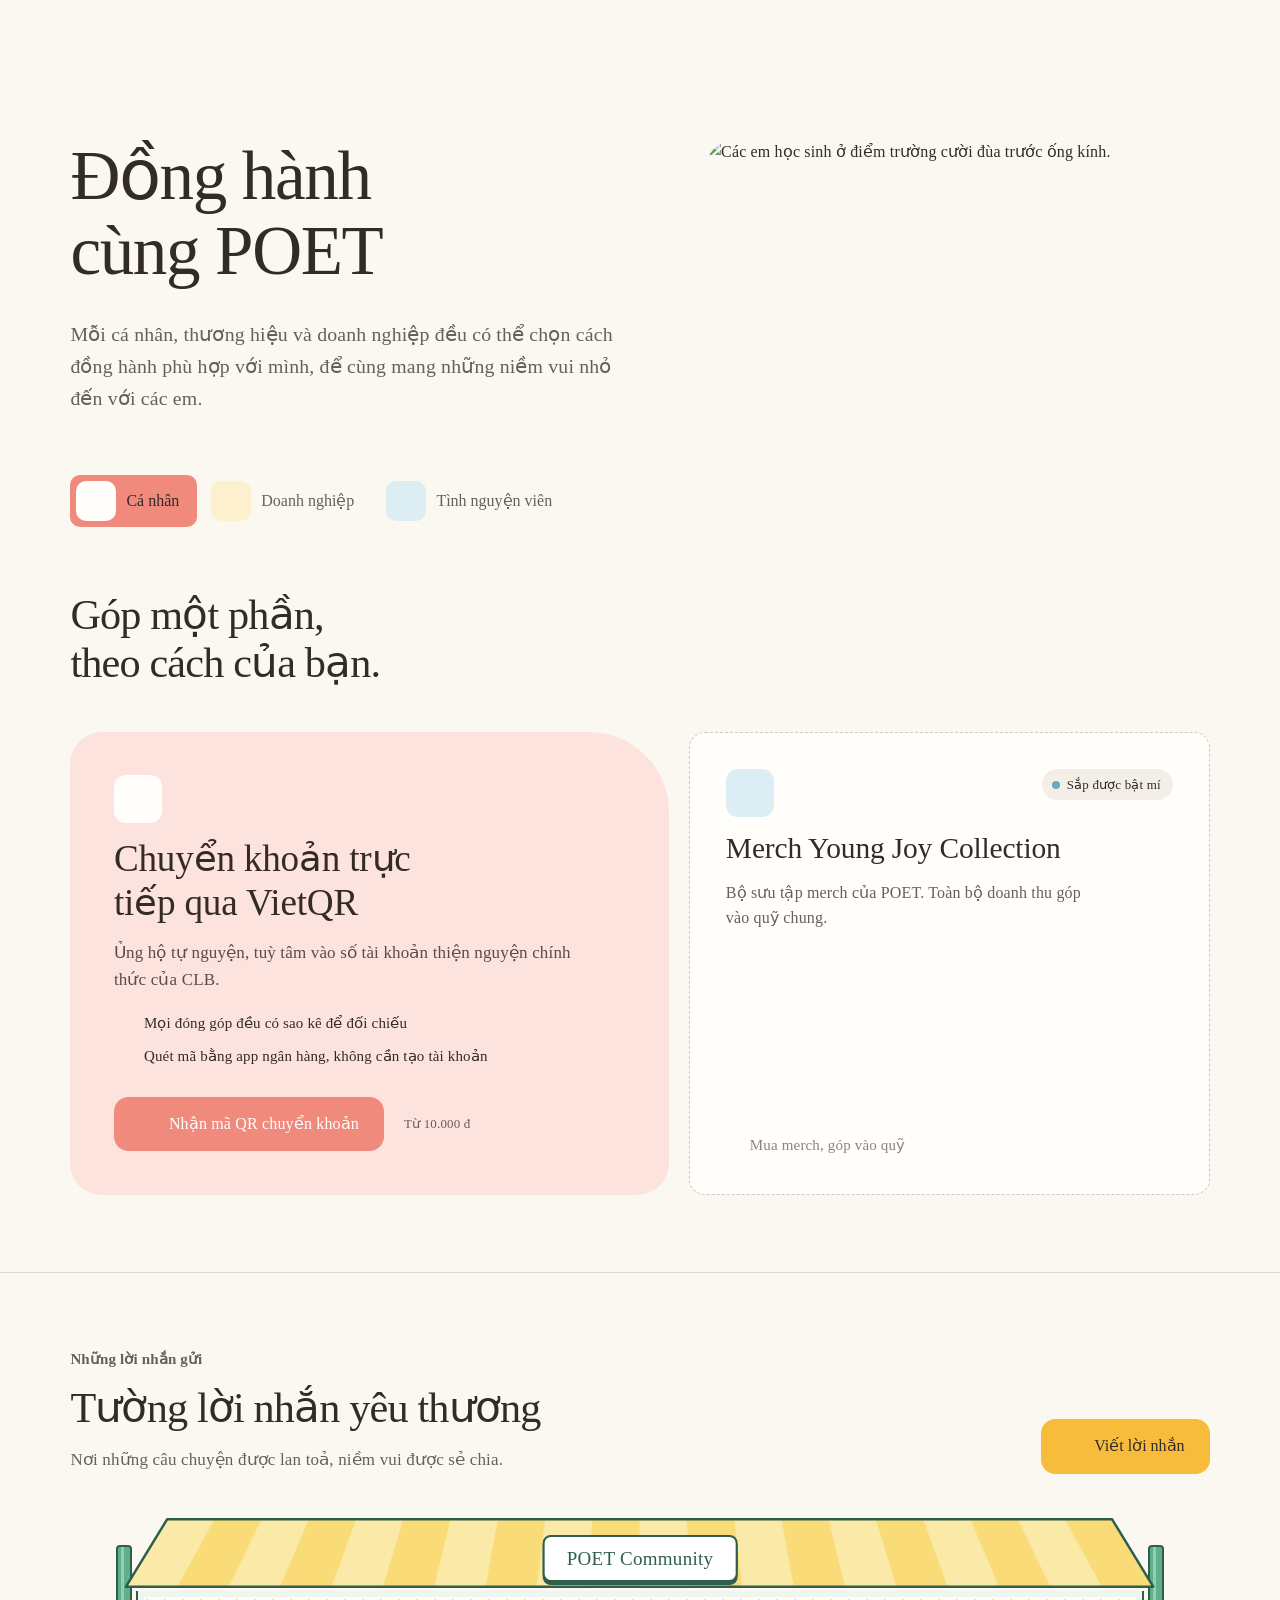
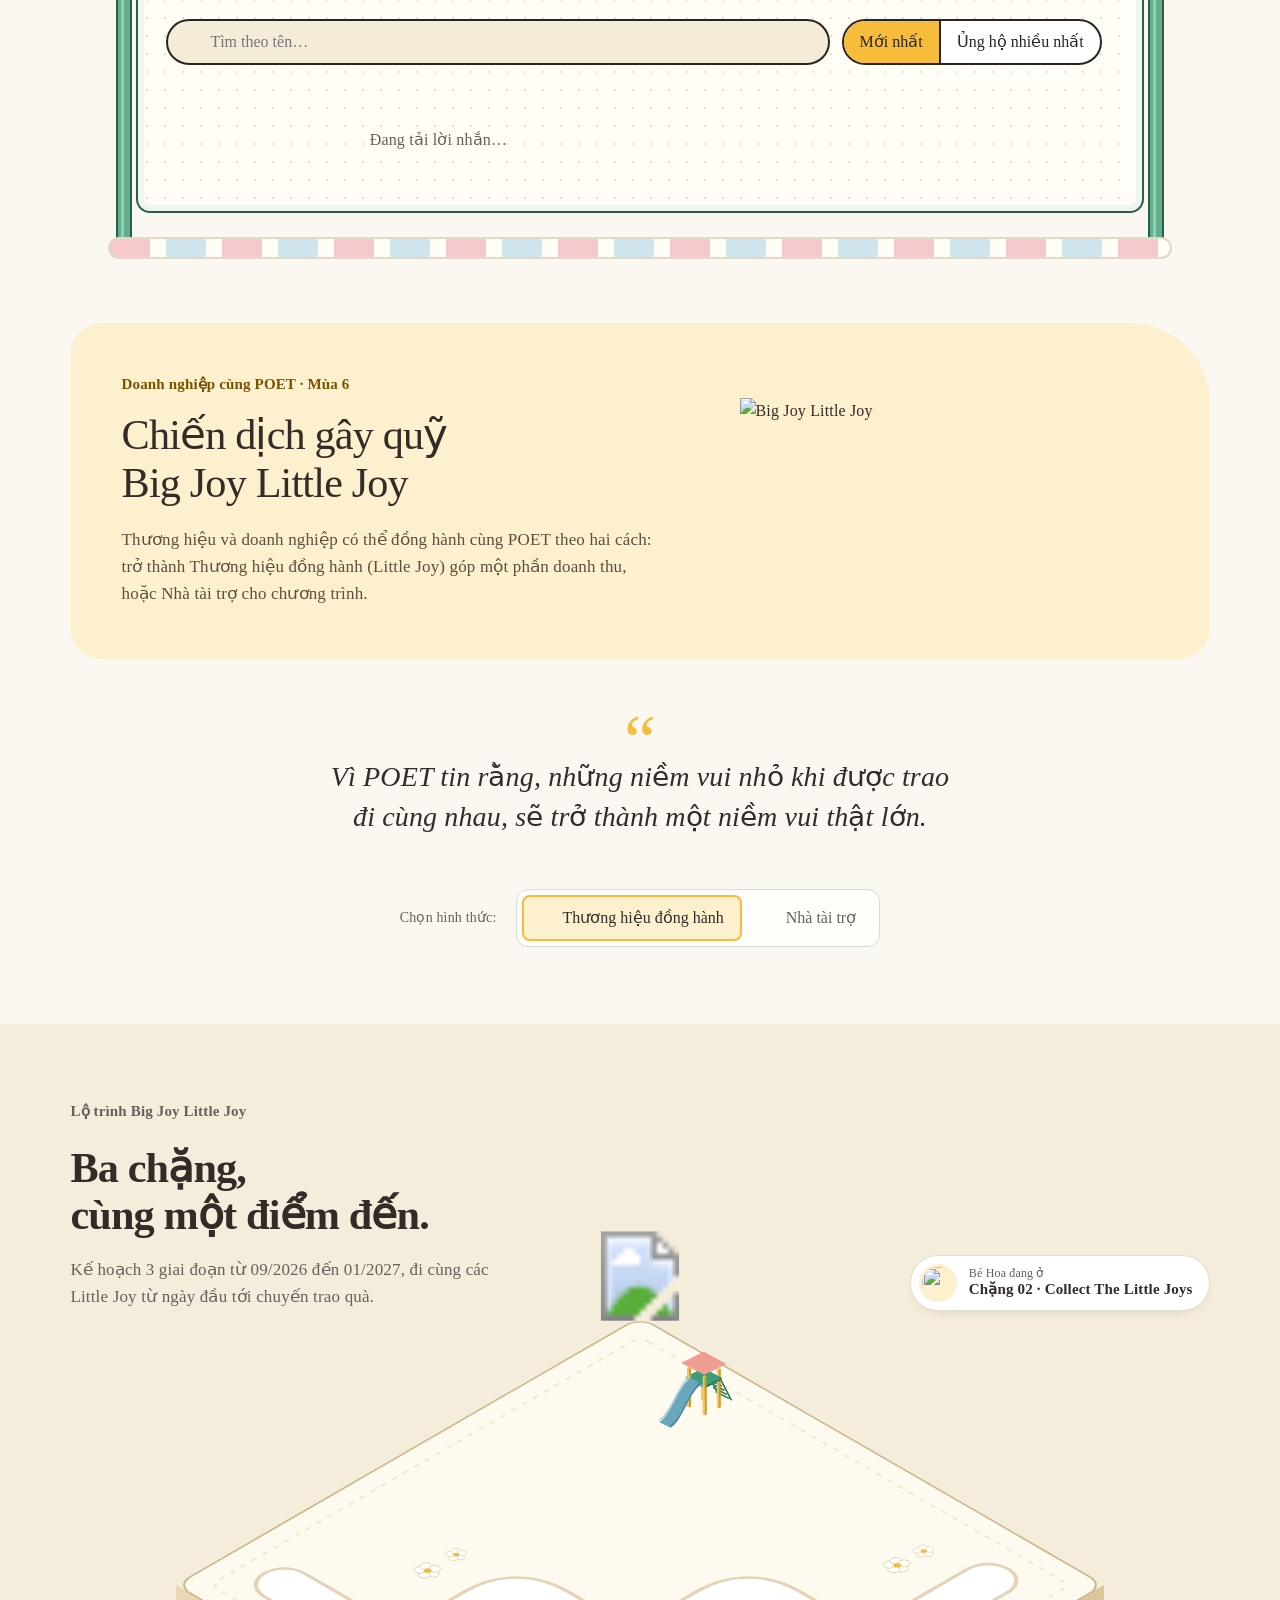
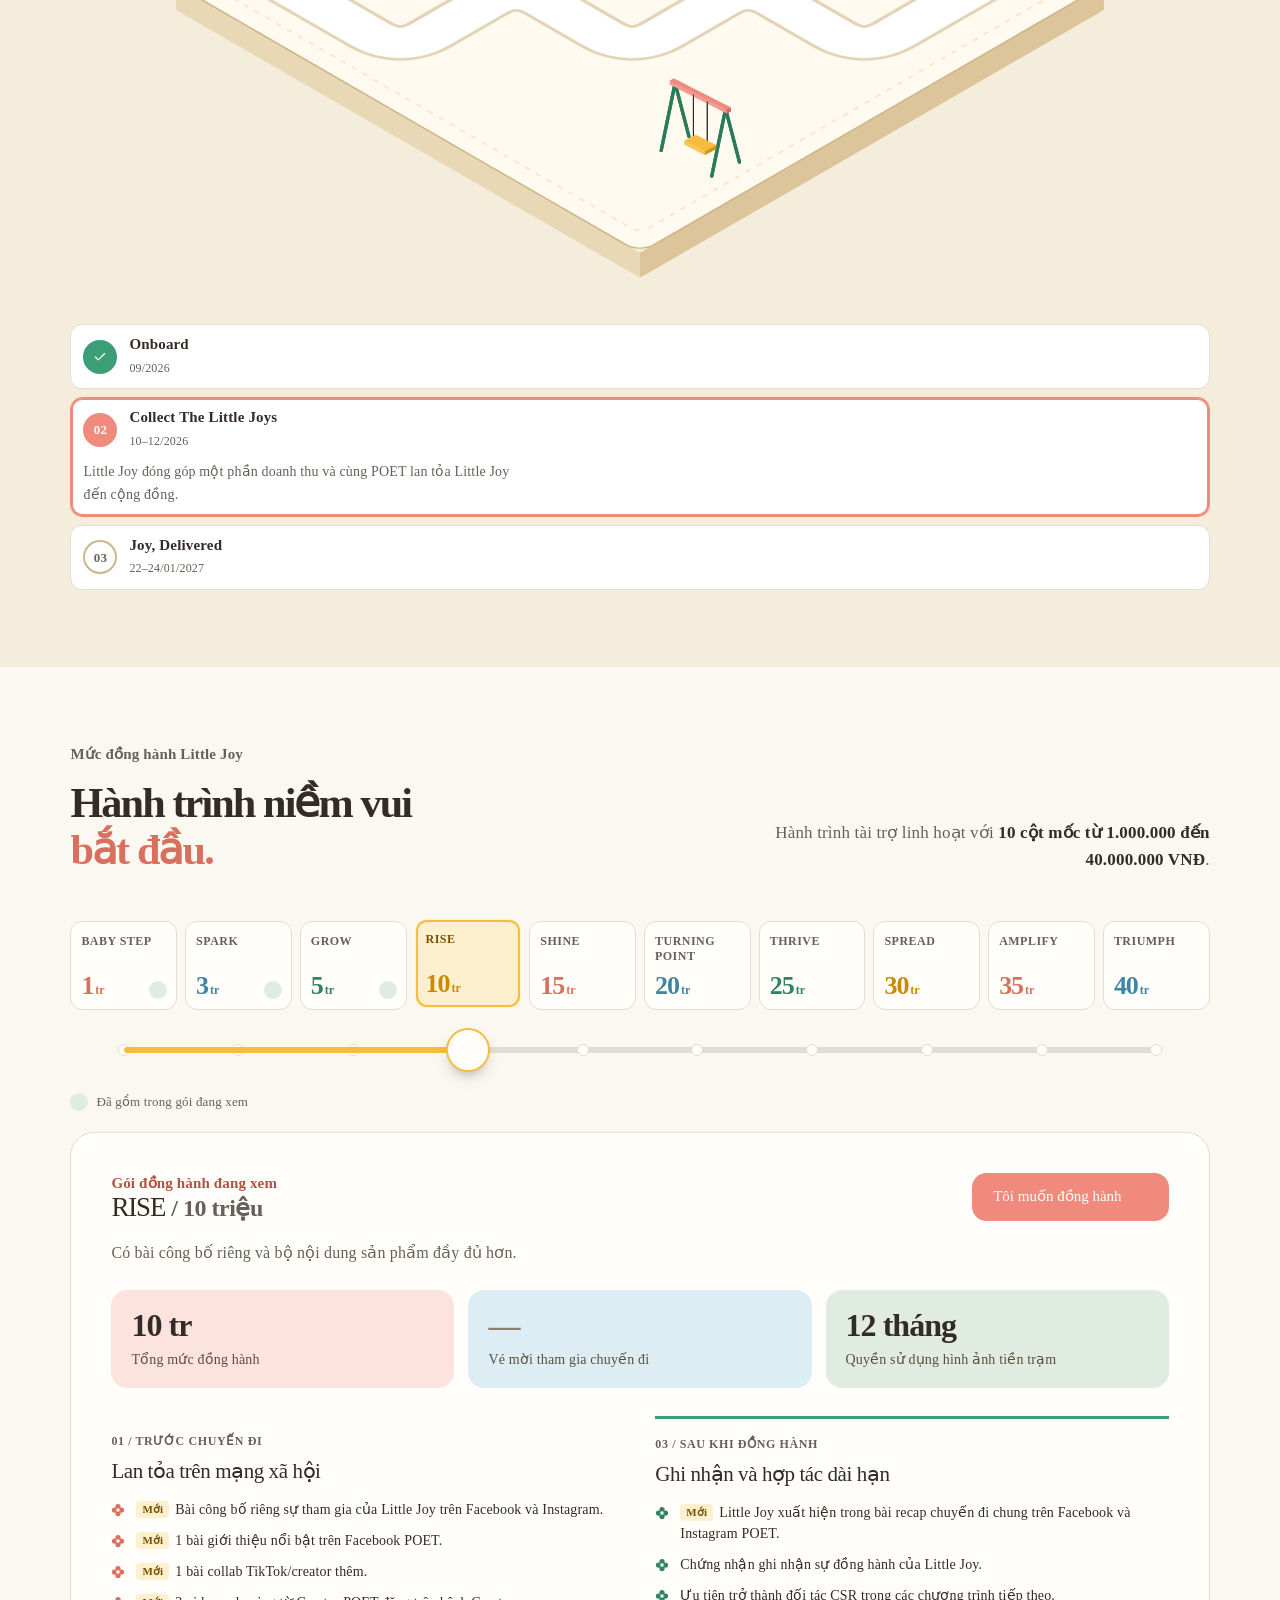
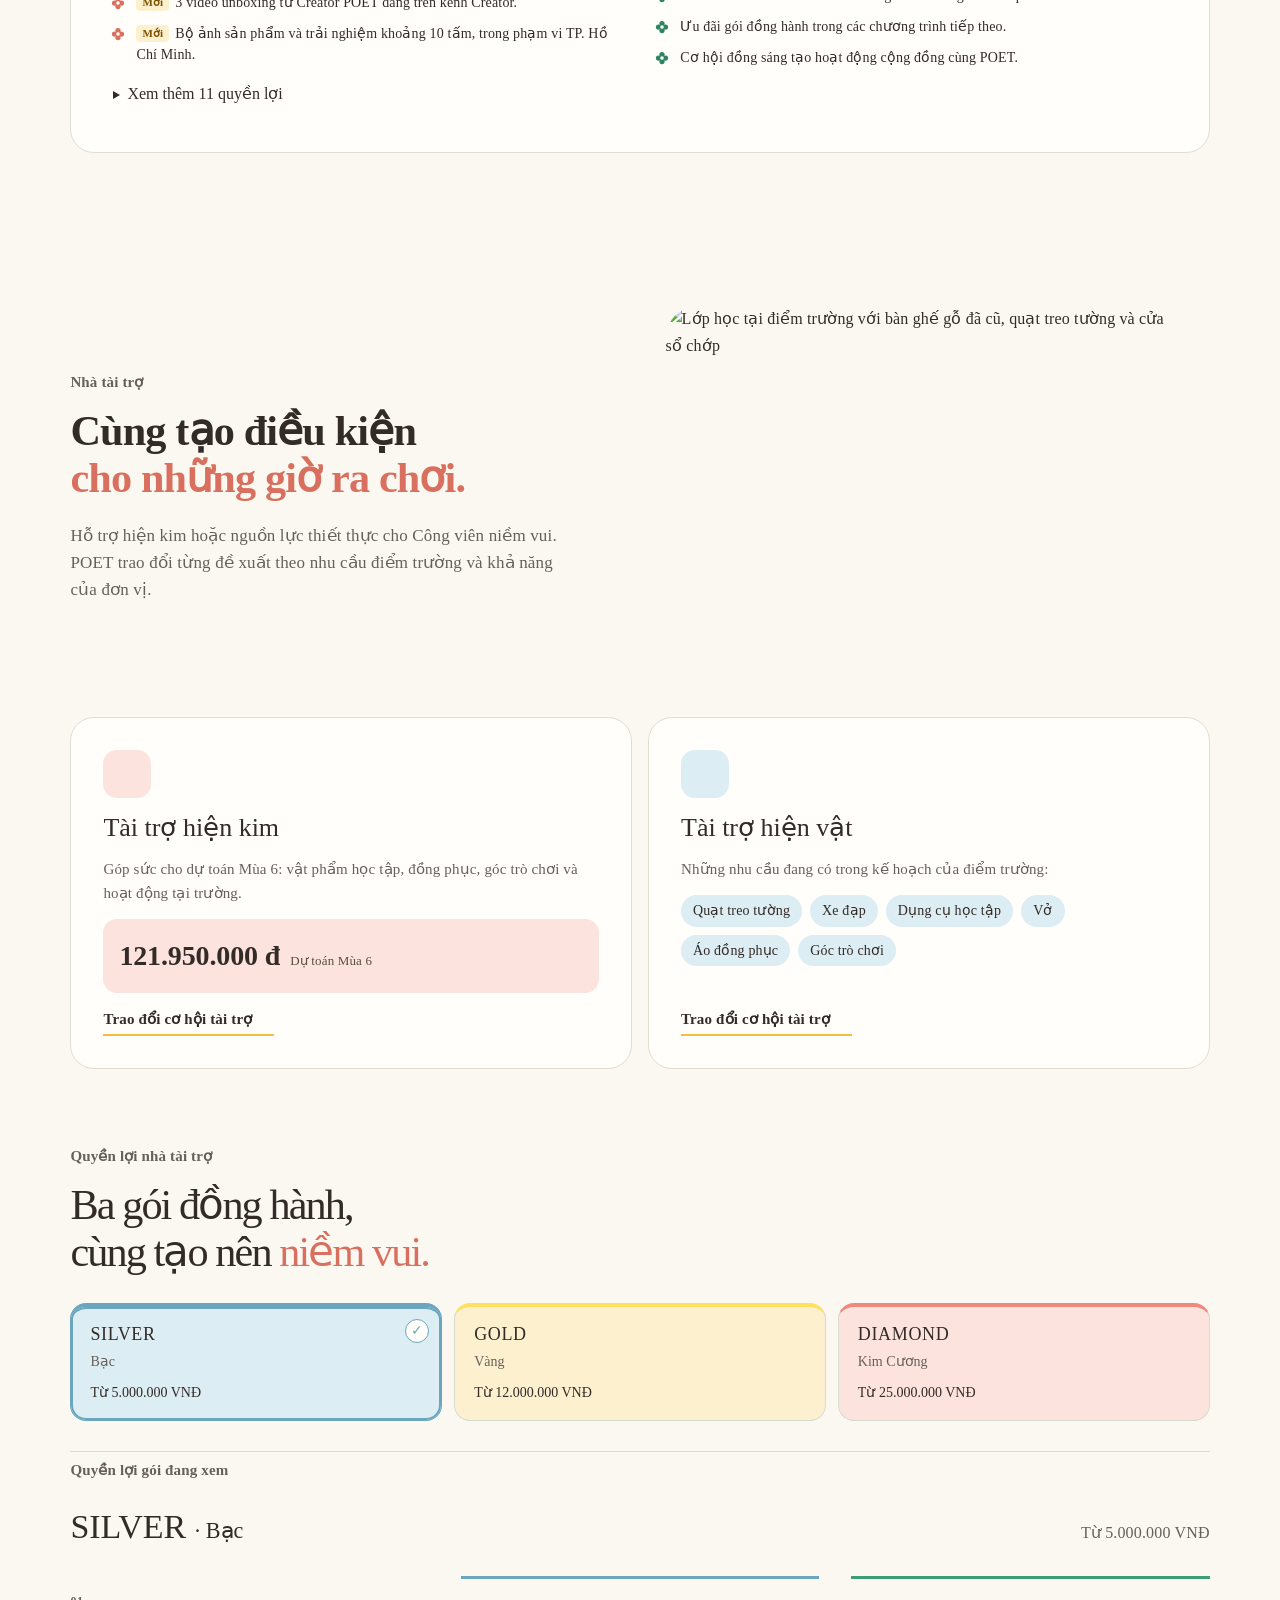
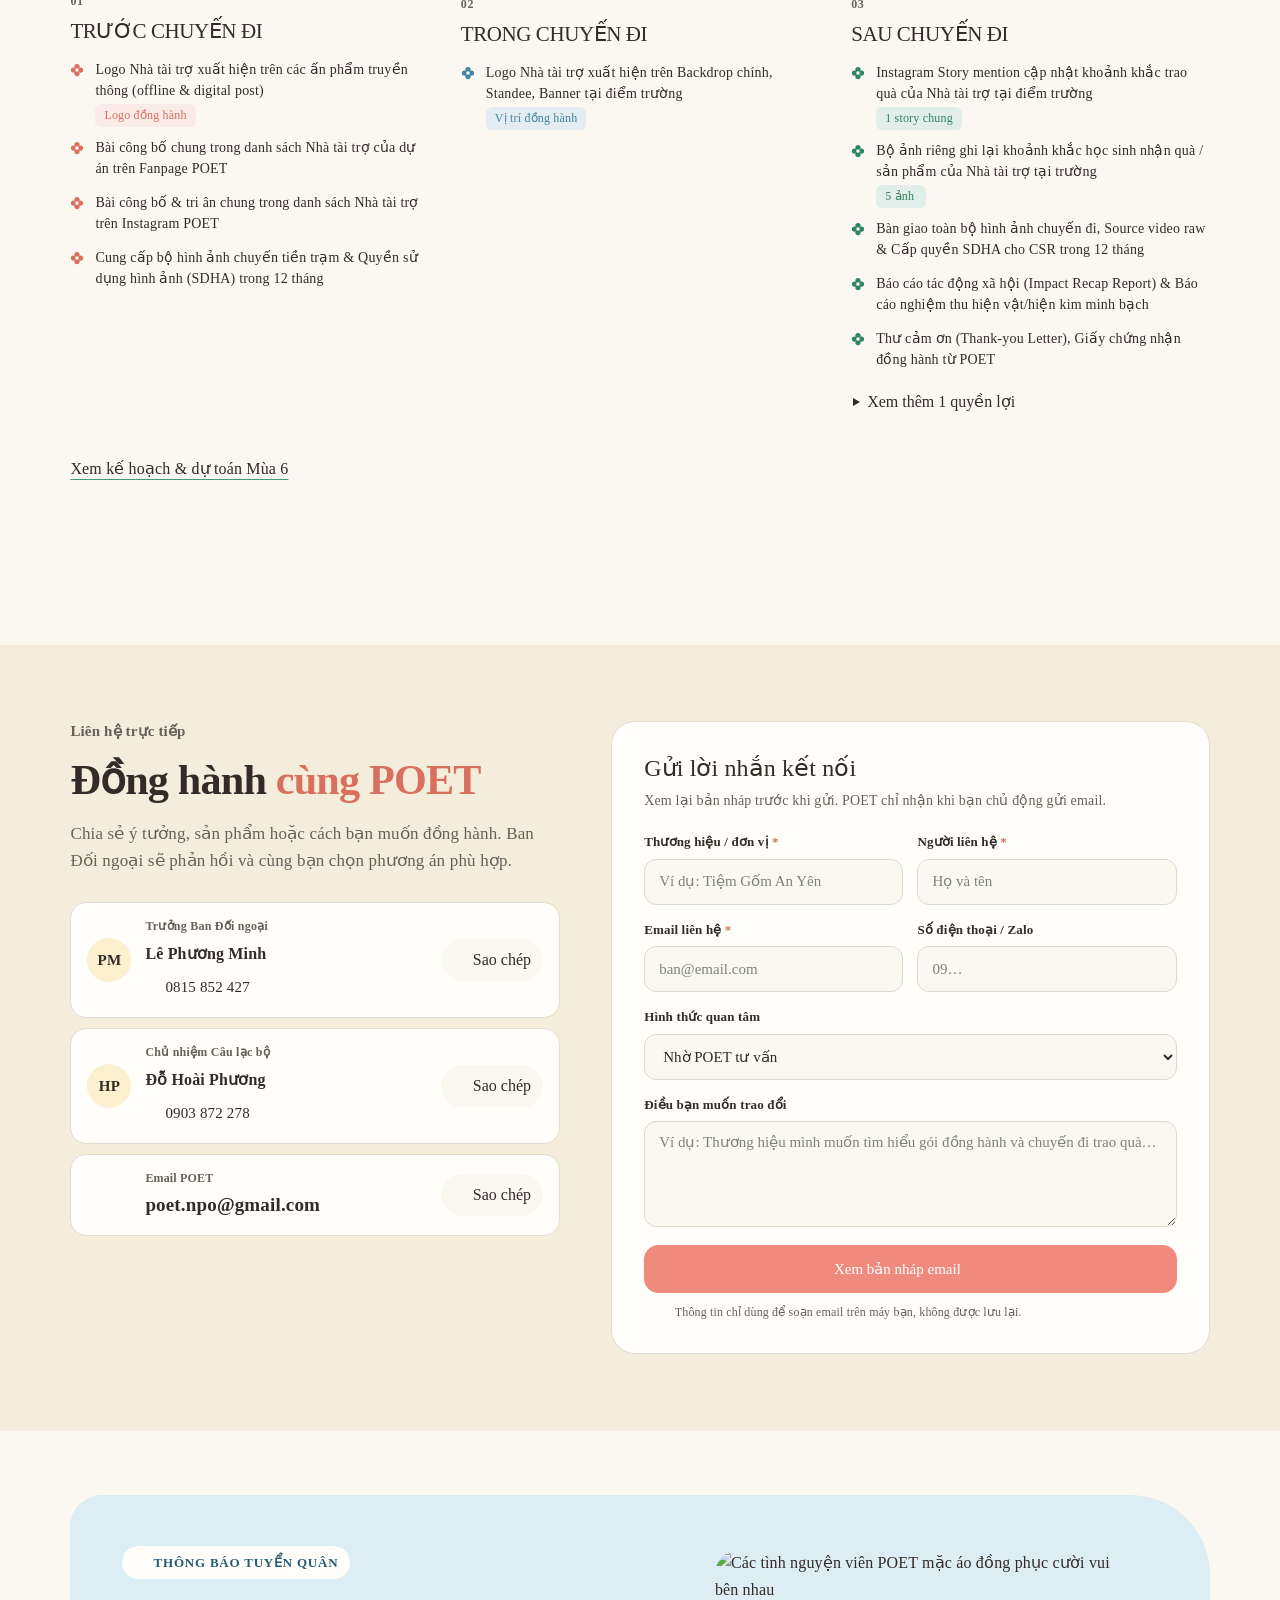
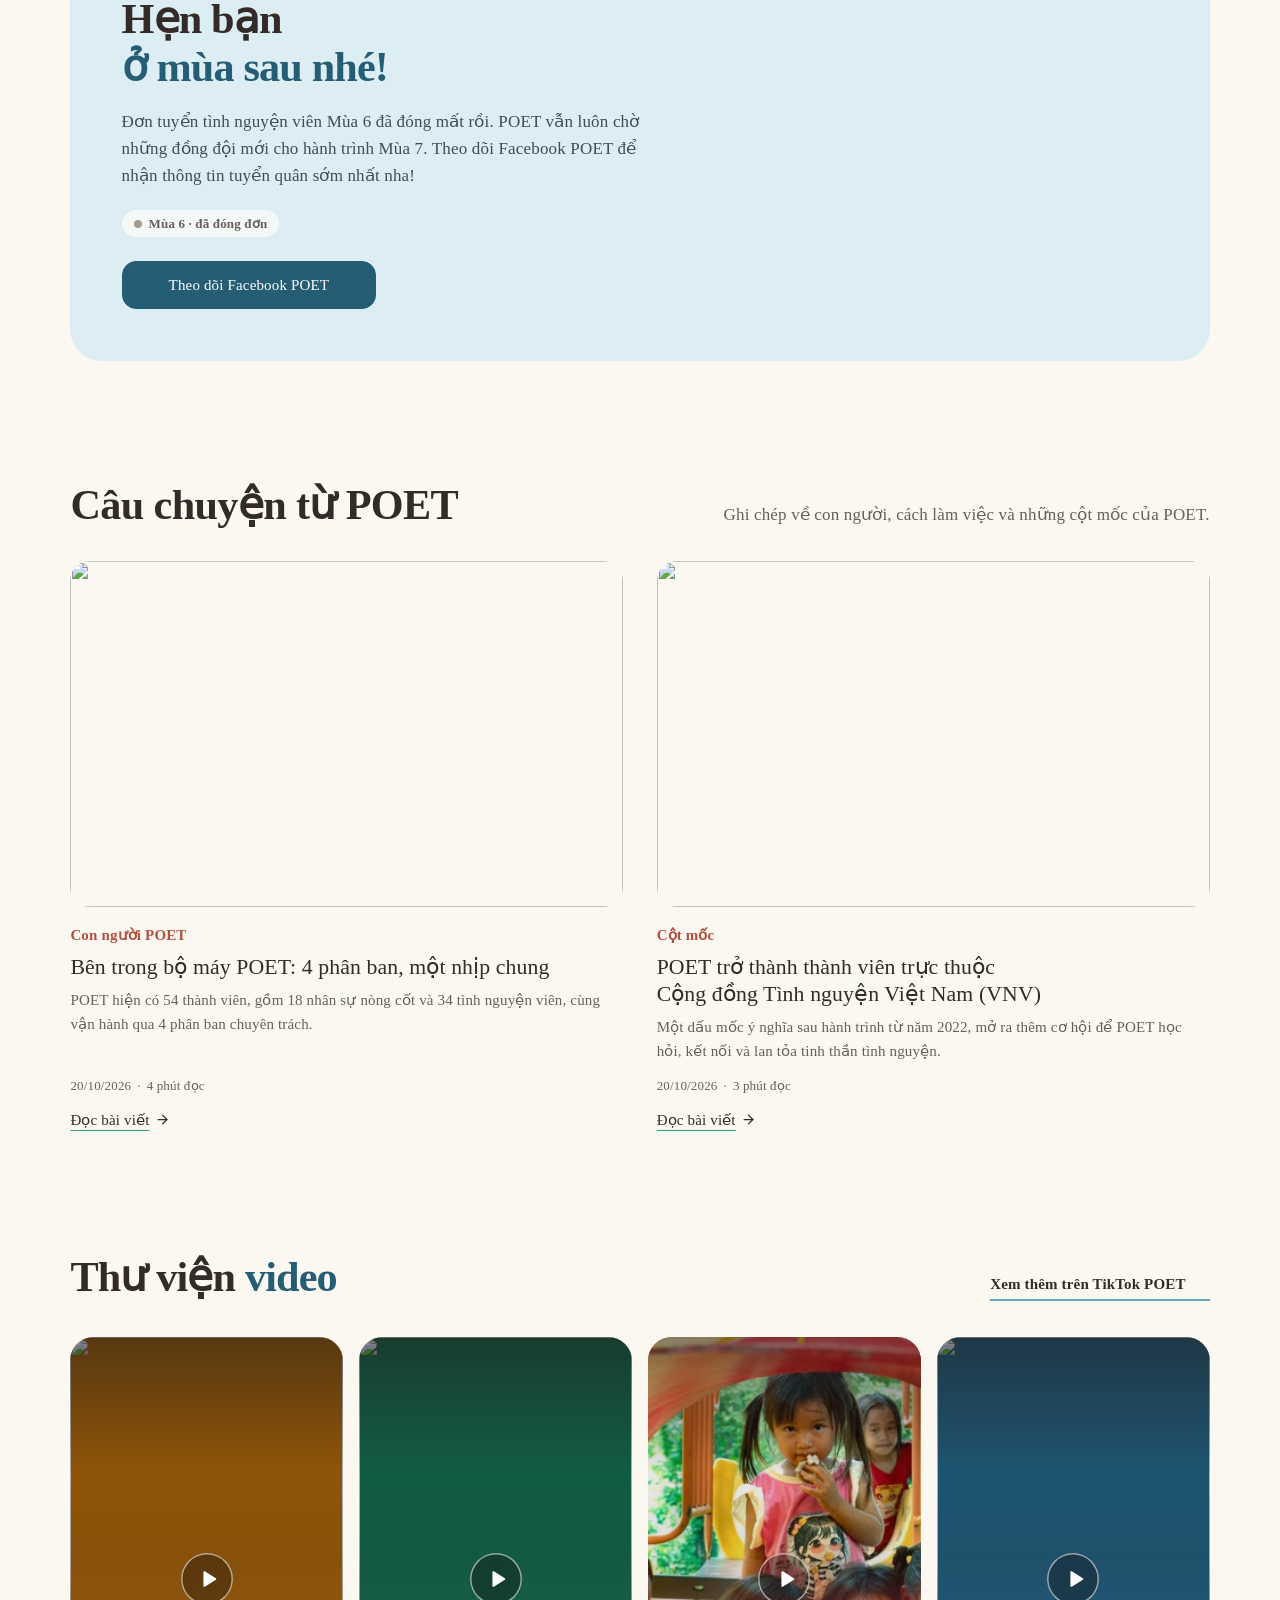
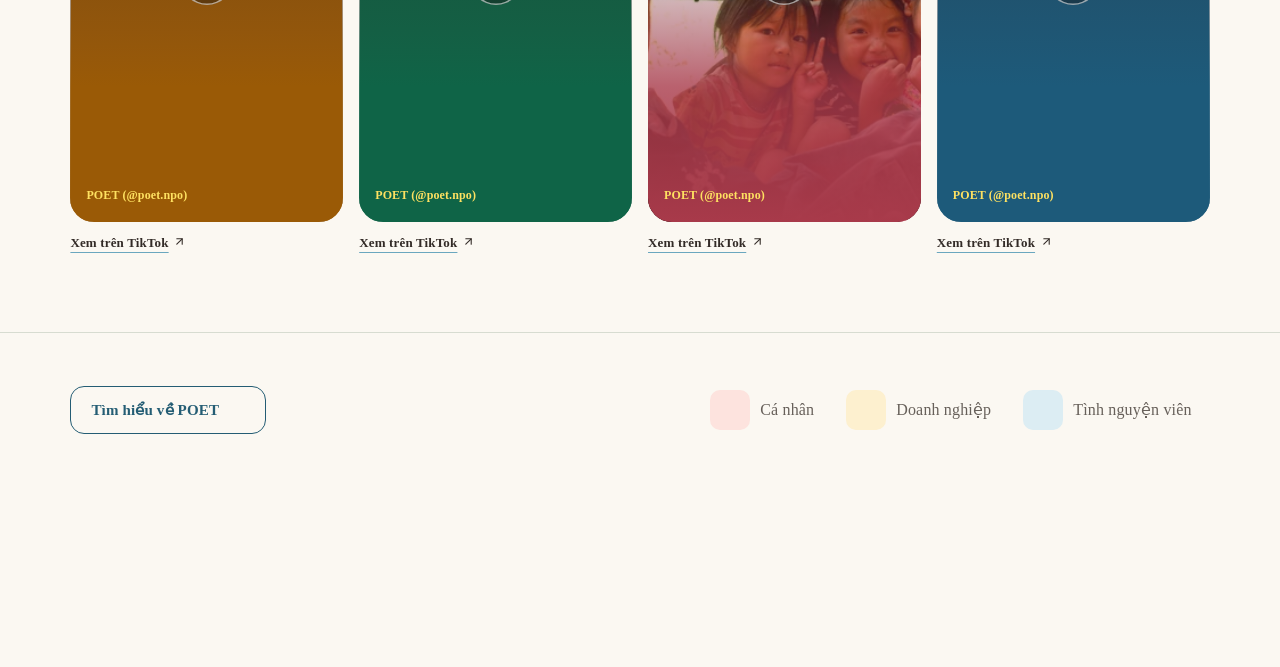
==== commit 2aeeb69b: "ui(f4f): reveal benefit notes on hover" ====
--- a/dong-hanh/index.html
+++ b/dong-hanh/index.html
@@ -39,4 +39,4 @@
     <div class="tier-detail__head"><div><p class="tier-kicker">Gói đồng hành đang&nbsp;xem</p><h3>TRIUMPH<span>/ 40 triệu</span></h3><p class="tier-tagline">Được hiện diện đầy đủ nhất trong toàn bộ hành&nbsp;trình.</p></div><button type="button" class="btn btn--coral" data-tier-compose="40" data-tier-name="TRIUMPH">Tôi muốn đồng hành <span class="prototype-icon" style="--icon:url('../assets/icons/lucide/arrow-up-right.svg');-webkit-mask-image:url('../assets/icons/lucide/arrow-up-right.svg');mask-image:url('../assets/icons/lucide/arrow-up-right.svg')" aria-hidden="true"></span></button></div>
     <div class="tier-stats"><div class="tier-stat s0"><b>40 tr</b><small>Tổng mức đồng hành</small></div><div class="tier-stat s1"><b>3 vé</b><small>Vé mời tham gia chuyến đi</small></div><div class="tier-stat s2"><b>12 tháng</b><small>Quyền sử dụng hình ảnh tiền trạm</small></div></div>
     <div class="tier-phases" data-visible-phases="3"><div class="tier-phase p0"><p class="no">01 / Trước chuyến&nbsp;đi</p><h4>Lan tỏa trên mạng xã&nbsp;hội</h4><ul><li><svg class="tier-bullet" viewBox="0 0 16 16" aria-hidden="true"><g fill="currentColor"><circle cx="8" cy="4" r="3"/><circle cx="12" cy="8" r="3"/><circle cx="8" cy="12" r="3"/><circle cx="4" cy="8" r="3"/></g><circle cx="8" cy="8" r="2" fill="#fff"/></svg><span><span class="tier-new">Mới</span>Tổng 3 video TikTok 30 giây của POET có nhắc đến Little Joy.</span></li><li><svg class="tier-bullet" viewBox="0 0 16 16" aria-hidden="true"><g fill="currentColor"><circle cx="8" cy="4" r="3"/><circle cx="12" cy="8" r="3"/><circle cx="8" cy="12" r="3"/><circle cx="4" cy="8" r="3"/></g><circle cx="8" cy="8" r="2" fill="#fff"/></svg><span><span class="tier-new">Mới</span>Tổng 5 video tối đa 60 giây do KOC thực hiện.</span></li><li><svg class="tier-bullet" viewBox="0 0 16 16" aria-hidden="true"><g fill="currentColor"><circle cx="8" cy="4" r="3"/><circle cx="12" cy="8" r="3"/><circle cx="8" cy="12" r="3"/><circle cx="4" cy="8" r="3"/></g><circle cx="8" cy="8" r="2" fill="#fff"/></svg><span><span class="tier-new">Mới</span>Tổng 5 video 20–30 giây do team POET thực hiện.</span></li><li><svg class="tier-bullet" viewBox="0 0 16 16" aria-hidden="true"><g fill="currentColor"><circle cx="8" cy="4" r="3"/><circle cx="12" cy="8" r="3"/><circle cx="8" cy="12" r="3"/><circle cx="4" cy="8" r="3"/></g><circle cx="8" cy="8" r="2" fill="#fff"/></svg><span><span class="tier-new">Mới</span>Tổng 5 bài creator collab Little Joy x POET trên Threads.</span></li><li><svg class="tier-bullet" viewBox="0 0 16 16" aria-hidden="true"><g fill="currentColor"><circle cx="8" cy="4" r="3"/><circle cx="12" cy="8" r="3"/><circle cx="8" cy="12" r="3"/><circle cx="4" cy="8" r="3"/></g><circle cx="8" cy="8" r="2" fill="#fff"/></svg><span><span class="tier-new">Mới</span>3 video unboxing KOC trên kênh KOC.</span></li><li class="is-more"><svg class="tier-bullet" viewBox="0 0 16 16" aria-hidden="true"><g fill="currentColor"><circle cx="8" cy="4" r="3"/><circle cx="12" cy="8" r="3"/><circle cx="8" cy="12" r="3"/><circle cx="4" cy="8" r="3"/></g><circle cx="8" cy="8" r="2" fill="#fff"/></svg><span>Tổng 2 video do KOC thực hiện.</span></li><li class="is-more"><svg class="tier-bullet" viewBox="0 0 16 16" aria-hidden="true"><g fill="currentColor"><circle cx="8" cy="4" r="3"/><circle cx="12" cy="8" r="3"/><circle cx="8" cy="12" r="3"/><circle cx="4" cy="8" r="3"/></g><circle cx="8" cy="8" r="2" fill="#fff"/></svg><span>Tổng 3 bài creator collab trên Threads.</span></li><li class="is-more"><svg class="tier-bullet" viewBox="0 0 16 16" aria-hidden="true"><g fill="currentColor"><circle cx="8" cy="4" r="3"/><circle cx="12" cy="8" r="3"/><circle cx="8" cy="12" r="3"/><circle cx="4" cy="8" r="3"/></g><circle cx="8" cy="8" r="2" fill="#fff"/></svg><span>Tổng 2 video do KOC thực hiện.</span></li><li class="is-more"><svg class="tier-bullet" viewBox="0 0 16 16" aria-hidden="true"><g fill="currentColor"><circle cx="8" cy="4" r="3"/><circle cx="12" cy="8" r="3"/><circle cx="8" cy="12" r="3"/><circle cx="4" cy="8" r="3"/></g><circle cx="8" cy="8" r="2" fill="#fff"/></svg><span>Tổng 3 bài creator collab trên Threads.</span></li><li class="is-more"><svg class="tier-bullet" viewBox="0 0 16 16" aria-hidden="true"><g fill="currentColor"><circle cx="8" cy="4" r="3"/><circle cx="12" cy="8" r="3"/><circle cx="8" cy="12" r="3"/><circle cx="4" cy="8" r="3"/></g><circle cx="8" cy="8" r="2" fill="#fff"/></svg><span>Tổng 2 video TikTok 30 giây của POET có nhắc đến Little Joy.</span></li><li class="is-more"><svg class="tier-bullet" viewBox="0 0 16 16" aria-hidden="true"><g fill="currentColor"><circle cx="8" cy="4" r="3"/><circle cx="12" cy="8" r="3"/><circle cx="8" cy="12" r="3"/><circle cx="4" cy="8" r="3"/></g><circle cx="8" cy="8" r="2" fill="#fff"/></svg><span>1 video tối đa 60 giây do KOC thực hiện.</span></li><li class="is-more"><svg class="tier-bullet" viewBox="0 0 16 16" aria-hidden="true"><g fill="currentColor"><circle cx="8" cy="4" r="3"/><circle cx="12" cy="8" r="3"/><circle cx="8" cy="12" r="3"/><circle cx="4" cy="8" r="3"/></g><circle cx="8" cy="8" r="2" fill="#fff"/></svg><span>Tổng 3 video 20–30 giây do team POET thực hiện.</span></li><li class="is-more"><svg class="tier-bullet" viewBox="0 0 16 16" aria-hidden="true"><g fill="currentColor"><circle cx="8" cy="4" r="3"/><circle cx="12" cy="8" r="3"/><circle cx="8" cy="12" r="3"/><circle cx="4" cy="8" r="3"/></g><circle cx="8" cy="8" r="2" fill="#fff"/></svg><span>1 video tối đa 60 giây do KOC thực hiện và đăng trên kênh KOC.</span></li><li class="is-more"><svg class="tier-bullet" viewBox="0 0 16 16" aria-hidden="true"><g fill="currentColor"><circle cx="8" cy="4" r="3"/><circle cx="12" cy="8" r="3"/><circle cx="8" cy="12" r="3"/><circle cx="4" cy="8" r="3"/></g><circle cx="8" cy="8" r="2" fill="#fff"/></svg><span>Tổng 3 video 20–30 giây do team POET thực hiện, lồng ghép sản phẩm trên kênh Creator team POET.</span></li><li class="is-more"><svg class="tier-bullet" viewBox="0 0 16 16" aria-hidden="true"><g fill="currentColor"><circle cx="8" cy="4" r="3"/><circle cx="12" cy="8" r="3"/><circle cx="8" cy="12" r="3"/><circle cx="4" cy="8" r="3"/></g><circle cx="8" cy="8" r="2" fill="#fff"/></svg><span>1 video POET unboxing túi quà, trong đó sản phẩm của Little Joy được giới thiệu trên kênh POET.</span></li><li class="is-more"><svg class="tier-bullet" viewBox="0 0 16 16" aria-hidden="true"><g fill="currentColor"><circle cx="8" cy="4" r="3"/><circle cx="12" cy="8" r="3"/><circle cx="8" cy="12" r="3"/><circle cx="4" cy="8" r="3"/></g><circle cx="8" cy="8" r="2" fill="#fff"/></svg><span>1 video KOC dưới 30 giây giới thiệu và trải nghiệm sản phẩm.</span></li><li class="is-more"><svg class="tier-bullet" viewBox="0 0 16 16" aria-hidden="true"><g fill="currentColor"><circle cx="8" cy="4" r="3"/><circle cx="12" cy="8" r="3"/><circle cx="8" cy="12" r="3"/><circle cx="4" cy="8" r="3"/></g><circle cx="8" cy="8" r="2" fill="#fff"/></svg><span>Tăng lên 3 bài creator collab trên Threads.</span></li><li class="is-more"><svg class="tier-bullet" viewBox="0 0 16 16" aria-hidden="true"><g fill="currentColor"><circle cx="8" cy="4" r="3"/><circle cx="12" cy="8" r="3"/><circle cx="8" cy="12" r="3"/><circle cx="4" cy="8" r="3"/></g><circle cx="8" cy="8" r="2" fill="#fff"/></svg><span>Bài công bố riêng sự tham gia của Little Joy trên Facebook và Instagram.</span></li><li class="is-more"><svg class="tier-bullet" viewBox="0 0 16 16" aria-hidden="true"><g fill="currentColor"><circle cx="8" cy="4" r="3"/><circle cx="12" cy="8" r="3"/><circle cx="8" cy="12" r="3"/><circle cx="4" cy="8" r="3"/></g><circle cx="8" cy="8" r="2" fill="#fff"/></svg><span>1 bài giới thiệu nổi bật trên Facebook POET.</span></li><li class="is-more"><svg class="tier-bullet" viewBox="0 0 16 16" aria-hidden="true"><g fill="currentColor"><circle cx="8" cy="4" r="3"/><circle cx="12" cy="8" r="3"/><circle cx="8" cy="12" r="3"/><circle cx="4" cy="8" r="3"/></g><circle cx="8" cy="8" r="2" fill="#fff"/></svg><span>1 bài collab TikTok/creator thêm.</span></li><li class="is-more"><svg class="tier-bullet" viewBox="0 0 16 16" aria-hidden="true"><g fill="currentColor"><circle cx="8" cy="4" r="3"/><circle cx="12" cy="8" r="3"/><circle cx="8" cy="12" r="3"/><circle cx="4" cy="8" r="3"/></g><circle cx="8" cy="8" r="2" fill="#fff"/></svg><span>3 video unboxing từ Creator POET đăng trên kênh Creator.</span></li><li class="is-more"><svg class="tier-bullet" viewBox="0 0 16 16" aria-hidden="true"><g fill="currentColor"><circle cx="8" cy="4" r="3"/><circle cx="12" cy="8" r="3"/><circle cx="8" cy="12" r="3"/><circle cx="4" cy="8" r="3"/></g><circle cx="8" cy="8" r="2" fill="#fff"/></svg><span>Bộ ảnh sản phẩm và trải nghiệm khoảng 10 tấm, trong phạm vi TP. Hồ Chí Minh.</span></li><li class="is-more"><svg class="tier-bullet" viewBox="0 0 16 16" aria-hidden="true"><g fill="currentColor"><circle cx="8" cy="4" r="3"/><circle cx="12" cy="8" r="3"/><circle cx="8" cy="12" r="3"/><circle cx="4" cy="8" r="3"/></g><circle cx="8" cy="8" r="2" fill="#fff"/></svg><span>1 video KOC dưới 30 giây giới thiệu và trải nghiệm sản phẩm.</span></li><li class="is-more"><svg class="tier-bullet" viewBox="0 0 16 16" aria-hidden="true"><g fill="currentColor"><circle cx="8" cy="4" r="3"/><circle cx="12" cy="8" r="3"/><circle cx="8" cy="12" r="3"/><circle cx="4" cy="8" r="3"/></g><circle cx="8" cy="8" r="2" fill="#fff"/></svg><span>1 video TikTok 30 giây của POET có nhắc đến Little Joy.</span></li><li class="is-more"><svg class="tier-bullet" viewBox="0 0 16 16" aria-hidden="true"><g fill="currentColor"><circle cx="8" cy="4" r="3"/><circle cx="12" cy="8" r="3"/><circle cx="8" cy="12" r="3"/><circle cx="4" cy="8" r="3"/></g><circle cx="8" cy="8" r="2" fill="#fff"/></svg><span>2 bài creator collab Little Joy x POET trên Threads.</span></li><li class="is-more"><svg class="tier-bullet" viewBox="0 0 16 16" aria-hidden="true"><g fill="currentColor"><circle cx="8" cy="4" r="3"/><circle cx="12" cy="8" r="3"/><circle cx="8" cy="12" r="3"/><circle cx="4" cy="8" r="3"/></g><circle cx="8" cy="8" r="2" fill="#fff"/></svg><span>1 video 20–30 giây do team POET thực hiện, lồng ghép sản phẩm tự nhiên trên kênh Creator team POET.</span></li><li class="is-more"><svg class="tier-bullet" viewBox="0 0 16 16" aria-hidden="true"><g fill="currentColor"><circle cx="8" cy="4" r="3"/><circle cx="12" cy="8" r="3"/><circle cx="8" cy="12" r="3"/><circle cx="4" cy="8" r="3"/></g><circle cx="8" cy="8" r="2" fill="#fff"/></svg><span>Nhắc đến trong phần bình luận các bài cập nhật cột mốc 30, 50 và 100 triệu đồng trên Facebook và Instagram.</span></li><li class="is-more"><svg class="tier-bullet" viewBox="0 0 16 16" aria-hidden="true"><g fill="currentColor"><circle cx="8" cy="4" r="3"/><circle cx="12" cy="8" r="3"/><circle cx="8" cy="12" r="3"/><circle cx="4" cy="8" r="3"/></g><circle cx="8" cy="8" r="2" fill="#fff"/></svg><span>1 bài creator collab Little Joy x POET trên Threads.</span></li><li class="is-more"><svg class="tier-bullet" viewBox="0 0 16 16" aria-hidden="true"><g fill="currentColor"><circle cx="8" cy="4" r="3"/><circle cx="12" cy="8" r="3"/><circle cx="8" cy="12" r="3"/><circle cx="4" cy="8" r="3"/></g><circle cx="8" cy="8" r="2" fill="#fff"/></svg><span>Bài công bố chung sự tham gia của Little Joy trên Facebook và Instagram theo từng tuần.</span></li><li class="is-more"><svg class="tier-bullet" viewBox="0 0 16 16" aria-hidden="true"><g fill="currentColor"><circle cx="8" cy="4" r="3"/><circle cx="12" cy="8" r="3"/><circle cx="8" cy="12" r="3"/><circle cx="4" cy="8" r="3"/></g><circle cx="8" cy="8" r="2" fill="#fff"/></svg><span>Bài collab Little Joy x POET trên Facebook và Threads.</span></li><li class="is-more"><svg class="tier-bullet" viewBox="0 0 16 16" aria-hidden="true"><g fill="currentColor"><circle cx="8" cy="4" r="3"/><circle cx="12" cy="8" r="3"/><circle cx="8" cy="12" r="3"/><circle cx="4" cy="8" r="3"/></g><circle cx="8" cy="8" r="2" fill="#fff"/></svg><span>Cung cấp hình ảnh chuyến tiền trạm.</span></li><li class="is-more"><svg class="tier-bullet" viewBox="0 0 16 16" aria-hidden="true"><g fill="currentColor"><circle cx="8" cy="4" r="3"/><circle cx="12" cy="8" r="3"/><circle cx="8" cy="12" r="3"/><circle cx="4" cy="8" r="3"/></g><circle cx="8" cy="8" r="2" fill="#fff"/></svg><span>Quyền sử dụng hình ảnh tiền trạm trong 12 tháng theo phạm vi hai bên thống nhất.</span></li><li class="is-more"><svg class="tier-bullet" viewBox="0 0 16 16" aria-hidden="true"><g fill="currentColor"><circle cx="8" cy="4" r="3"/><circle cx="12" cy="8" r="3"/><circle cx="8" cy="12" r="3"/><circle cx="4" cy="8" r="3"/></g><circle cx="8" cy="8" r="2" fill="#fff"/></svg><span>Cập nhật tiến độ gây quỹ và quyền lợi qua nhóm chat và email.</span></li></ul><button type="button" class="tier-toggle" aria-expanded="false"><svg class="tier-toggle__tri" viewBox="0 0 10 10" aria-hidden="true"><path d="M2 1l7 4-7 4z" fill="currentColor"/></svg><span>Xem thêm 28 quyền lợi</span></button></div><div class="tier-phase p1"><p class="no">02 / Chuyến đi ·&nbsp;22–24.01.2027</p><h4>Để niềm vui đi&nbsp;xa</h4><ul><li><svg class="tier-bullet" viewBox="0 0 16 16" aria-hidden="true"><g fill="currentColor"><circle cx="8" cy="4" r="3"/><circle cx="12" cy="8" r="3"/><circle cx="8" cy="12" r="3"/><circle cx="4" cy="8" r="3"/></g><circle cx="8" cy="8" r="2" fill="#fff"/></svg><span><span class="tier-new">Mới</span>3 vé tham gia chuyến đi thiện nguyện, gồm ăn uống, di chuyển và ở.</span></li><li><svg class="tier-bullet" viewBox="0 0 16 16" aria-hidden="true"><g fill="currentColor"><circle cx="8" cy="4" r="3"/><circle cx="12" cy="8" r="3"/><circle cx="8" cy="12" r="3"/><circle cx="4" cy="8" r="3"/></g><circle cx="8" cy="8" r="2" fill="#fff"/></svg><span><span class="tier-new">Mới</span>Đại diện tham gia trao tặng và chia sẻ câu chuyện đồng hành.</span></li><li><svg class="tier-bullet" viewBox="0 0 16 16" aria-hidden="true"><g fill="currentColor"><circle cx="8" cy="4" r="3"/><circle cx="12" cy="8" r="3"/><circle cx="8" cy="12" r="3"/><circle cx="4" cy="8" r="3"/></g><circle cx="8" cy="8" r="2" fill="#fff"/></svg><span><span class="tier-new">Mới</span>Cơ hội để người thụ hưởng trải nghiệm sản phẩm của Little Joy.</span></li><li><svg class="tier-bullet" viewBox="0 0 16 16" aria-hidden="true"><g fill="currentColor"><circle cx="8" cy="4" r="3"/><circle cx="12" cy="8" r="3"/><circle cx="8" cy="12" r="3"/><circle cx="4" cy="8" r="3"/></g><circle cx="8" cy="8" r="2" fill="#fff"/></svg><span>2 vé tham gia chuyến đi thiện nguyện, gồm ăn uống, di chuyển và ở.</span></li><li><svg class="tier-bullet" viewBox="0 0 16 16" aria-hidden="true"><g fill="currentColor"><circle cx="8" cy="4" r="3"/><circle cx="12" cy="8" r="3"/><circle cx="8" cy="12" r="3"/><circle cx="4" cy="8" r="3"/></g><circle cx="8" cy="8" r="2" fill="#fff"/></svg><span>Đại diện Little Joy chia sẻ câu chuyện đồng hành trên sân khấu trong 2 phút.</span></li><li class="is-more"><svg class="tier-bullet" viewBox="0 0 16 16" aria-hidden="true"><g fill="currentColor"><circle cx="8" cy="4" r="3"/><circle cx="12" cy="8" r="3"/><circle cx="8" cy="12" r="3"/><circle cx="4" cy="8" r="3"/></g><circle cx="8" cy="8" r="2" fill="#fff"/></svg><span>Tham gia trao tặng và bàn giao thành quả.</span></li><li class="is-more"><svg class="tier-bullet" viewBox="0 0 16 16" aria-hidden="true"><g fill="currentColor"><circle cx="8" cy="4" r="3"/><circle cx="12" cy="8" r="3"/><circle cx="8" cy="12" r="3"/><circle cx="4" cy="8" r="3"/></g><circle cx="8" cy="8" r="2" fill="#fff"/></svg><span>1 vé tham gia chuyến đi thiện nguyện, gồm ăn uống, di chuyển và ở.</span></li><li class="is-more"><svg class="tier-bullet" viewBox="0 0 16 16" aria-hidden="true"><g fill="currentColor"><circle cx="8" cy="4" r="3"/><circle cx="12" cy="8" r="3"/><circle cx="8" cy="12" r="3"/><circle cx="4" cy="8" r="3"/></g><circle cx="8" cy="8" r="2" fill="#fff"/></svg><span>Đại diện Little Joy chia sẻ câu chuyện đồng hành trên sân khấu trong 2 phút.</span></li><li class="is-more"><svg class="tier-bullet" viewBox="0 0 16 16" aria-hidden="true"><g fill="currentColor"><circle cx="8" cy="4" r="3"/><circle cx="12" cy="8" r="3"/><circle cx="8" cy="12" r="3"/><circle cx="4" cy="8" r="3"/></g><circle cx="8" cy="8" r="2" fill="#fff"/></svg><span>Tham gia trao tặng và bàn giao thành quả.</span></li><li class="is-more"><svg class="tier-bullet" viewBox="0 0 16 16" aria-hidden="true"><g fill="currentColor"><circle cx="8" cy="4" r="3"/><circle cx="12" cy="8" r="3"/><circle cx="8" cy="12" r="3"/><circle cx="4" cy="8" r="3"/></g><circle cx="8" cy="8" r="2" fill="#fff"/></svg><span>1 vé tham gia chuyến đi thiện nguyện, gồm ăn uống, di chuyển và ở.</span></li></ul><button type="button" class="tier-toggle" aria-expanded="false"><svg class="tier-toggle__tri" viewBox="0 0 10 10" aria-hidden="true"><path d="M2 1l7 4-7 4z" fill="currentColor"/></svg><span>Xem thêm 5 quyền lợi</span></button></div><div class="tier-phase p2"><p class="no">03 / Sau khi đồng&nbsp;hành</p><h4>Ghi nhận và hợp tác dài&nbsp;hạn</h4><ul><li><svg class="tier-bullet" viewBox="0 0 16 16" aria-hidden="true"><g fill="currentColor"><circle cx="8" cy="4" r="3"/><circle cx="12" cy="8" r="3"/><circle cx="8" cy="12" r="3"/><circle cx="4" cy="8" r="3"/></g><circle cx="8" cy="8" r="2" fill="#fff"/></svg><span><span class="tier-new">Mới</span>1 video recap riêng chuyến đi 30 giây trên kênh POET.</span></li><li><svg class="tier-bullet" viewBox="0 0 16 16" aria-hidden="true"><g fill="currentColor"><circle cx="8" cy="4" r="3"/><circle cx="12" cy="8" r="3"/><circle cx="8" cy="12" r="3"/><circle cx="4" cy="8" r="3"/></g><circle cx="8" cy="8" r="2" fill="#fff"/></svg><span><span class="tier-new">Mới</span>1 bộ ảnh thương hiệu và sản phẩm tại chuyến đi khoảng 10 tấm.</span></li><li><svg class="tier-bullet" viewBox="0 0 16 16" aria-hidden="true"><g fill="currentColor"><circle cx="8" cy="4" r="3"/><circle cx="12" cy="8" r="3"/><circle cx="8" cy="12" r="3"/><circle cx="4" cy="8" r="3"/></g><circle cx="8" cy="8" r="2" fill="#fff"/></svg><span>Nhắc đến Little Joy riêng trên IG Story của POET; mỗi story tối đa 10 giây.</span></li><li><svg class="tier-bullet" viewBox="0 0 16 16" aria-hidden="true"><g fill="currentColor"><circle cx="8" cy="4" r="3"/><circle cx="12" cy="8" r="3"/><circle cx="8" cy="12" r="3"/><circle cx="4" cy="8" r="3"/></g><circle cx="8" cy="8" r="2" fill="#fff"/></svg><span>Tiếp tục được hiện diện trong nội dung recap chung và riêng của POET.</span></li><li><svg class="tier-bullet" viewBox="0 0 16 16" aria-hidden="true"><g fill="currentColor"><circle cx="8" cy="4" r="3"/><circle cx="12" cy="8" r="3"/><circle cx="8" cy="12" r="3"/><circle cx="4" cy="8" r="3"/></g><circle cx="8" cy="8" r="2" fill="#fff"/></svg><span>Xuất hiện 5 giây trong video recap chuyến đi chung.</span></li><li class="is-more"><svg class="tier-bullet" viewBox="0 0 16 16" aria-hidden="true"><g fill="currentColor"><circle cx="8" cy="4" r="3"/><circle cx="12" cy="8" r="3"/><circle cx="8" cy="12" r="3"/><circle cx="4" cy="8" r="3"/></g><circle cx="8" cy="8" r="2" fill="#fff"/></svg><span>Bộ ảnh thương hiệu và sản phẩm tại chuyến đi khoảng 10 tấm.</span></li><li class="is-more"><svg class="tier-bullet" viewBox="0 0 16 16" aria-hidden="true"><g fill="currentColor"><circle cx="8" cy="4" r="3"/><circle cx="12" cy="8" r="3"/><circle cx="8" cy="12" r="3"/><circle cx="4" cy="8" r="3"/></g><circle cx="8" cy="8" r="2" fill="#fff"/></svg><span>Little Joy xuất hiện trong bài recap chuyến đi chung và riêng trên Facebook và Instagram POET.</span></li><li class="is-more"><svg class="tier-bullet" viewBox="0 0 16 16" aria-hidden="true"><g fill="currentColor"><circle cx="8" cy="4" r="3"/><circle cx="12" cy="8" r="3"/><circle cx="8" cy="12" r="3"/><circle cx="4" cy="8" r="3"/></g><circle cx="8" cy="8" r="2" fill="#fff"/></svg><span>Nhắc đến Little Joy trong IG Story của POET tại chuyến đi.</span></li><li class="is-more"><svg class="tier-bullet" viewBox="0 0 16 16" aria-hidden="true"><g fill="currentColor"><circle cx="8" cy="4" r="3"/><circle cx="12" cy="8" r="3"/><circle cx="8" cy="12" r="3"/><circle cx="4" cy="8" r="3"/></g><circle cx="8" cy="8" r="2" fill="#fff"/></svg><span>1 bài recap riêng chuyến đi trên Facebook và Instagram POET.</span></li><li class="is-more"><svg class="tier-bullet" viewBox="0 0 16 16" aria-hidden="true"><g fill="currentColor"><circle cx="8" cy="4" r="3"/><circle cx="12" cy="8" r="3"/><circle cx="8" cy="12" r="3"/><circle cx="4" cy="8" r="3"/></g><circle cx="8" cy="8" r="2" fill="#fff"/></svg><span>Cung cấp hình ảnh không gian và hoạt động tại chuyến đi.</span></li><li class="is-more"><svg class="tier-bullet" viewBox="0 0 16 16" aria-hidden="true"><g fill="currentColor"><circle cx="8" cy="4" r="3"/><circle cx="12" cy="8" r="3"/><circle cx="8" cy="12" r="3"/><circle cx="4" cy="8" r="3"/></g><circle cx="8" cy="8" r="2" fill="#fff"/></svg><span>Cung cấp source video chuyến đi.</span></li><li class="is-more"><svg class="tier-bullet" viewBox="0 0 16 16" aria-hidden="true"><g fill="currentColor"><circle cx="8" cy="4" r="3"/><circle cx="12" cy="8" r="3"/><circle cx="8" cy="12" r="3"/><circle cx="4" cy="8" r="3"/></g><circle cx="8" cy="8" r="2" fill="#fff"/></svg><span>Quyền sử dụng hình ảnh và video chuyến đi trong 12 tháng kể từ ngày POET gửi tư liệu.</span></li><li class="is-more"><svg class="tier-bullet" viewBox="0 0 16 16" aria-hidden="true"><g fill="currentColor"><circle cx="8" cy="4" r="3"/><circle cx="12" cy="8" r="3"/><circle cx="8" cy="12" r="3"/><circle cx="4" cy="8" r="3"/></g><circle cx="8" cy="8" r="2" fill="#fff"/></svg><span>Little Joy xuất hiện trong bài recap chuyến đi chung trên Facebook và Instagram POET.</span></li><li class="is-more"><svg class="tier-bullet" viewBox="0 0 16 16" aria-hidden="true"><g fill="currentColor"><circle cx="8" cy="4" r="3"/><circle cx="12" cy="8" r="3"/><circle cx="8" cy="12" r="3"/><circle cx="4" cy="8" r="3"/></g><circle cx="8" cy="8" r="2" fill="#fff"/></svg><span>Chứng nhận ghi nhận sự đồng hành của Little Joy.</span></li><li class="is-more"><svg class="tier-bullet" viewBox="0 0 16 16" aria-hidden="true"><g fill="currentColor"><circle cx="8" cy="4" r="3"/><circle cx="12" cy="8" r="3"/><circle cx="8" cy="12" r="3"/><circle cx="4" cy="8" r="3"/></g><circle cx="8" cy="8" r="2" fill="#fff"/></svg><span>Ưu tiên trở thành đối tác CSR trong các chương trình tiếp theo.</span></li><li class="is-more"><svg class="tier-bullet" viewBox="0 0 16 16" aria-hidden="true"><g fill="currentColor"><circle cx="8" cy="4" r="3"/><circle cx="12" cy="8" r="3"/><circle cx="8" cy="12" r="3"/><circle cx="4" cy="8" r="3"/></g><circle cx="8" cy="8" r="2" fill="#fff"/></svg><span>Ưu đãi gói đồng hành trong các chương trình tiếp theo.</span></li><li class="is-more"><svg class="tier-bullet" viewBox="0 0 16 16" aria-hidden="true"><g fill="currentColor"><circle cx="8" cy="4" r="3"/><circle cx="12" cy="8" r="3"/><circle cx="8" cy="12" r="3"/><circle cx="4" cy="8" r="3"/></g><circle cx="8" cy="8" r="2" fill="#fff"/></svg><span>Cơ hội đồng sáng tạo hoạt động cộng đồng cùng POET.</span></li></ul><button type="button" class="tier-toggle" aria-expanded="false"><svg class="tier-toggle__tri" viewBox="0 0 10 10" aria-hidden="true"><path d="M2 1l7 4-7 4z" fill="currentColor"/></svg><span>Xem thêm 12 quyền lợi</span></button></div></div>
-  </div><div class="tier-compose" data-tier-compose-box hidden><label for="tier-message">Lời nhắn soạn sẵn, bạn sửa lại cho phù hợp nhé</label><textarea id="tier-message" rows="7"></textarea><div class="tier-compose__row"><a class="btn btn--coral" href="mailto:poet.npo@gmail.com" target="_blank" rel="noopener noreferrer" data-tier-mail><span class="prototype-icon" style="--icon:url('../assets/icons/lucide/mail.svg');-webkit-mask-image:url('../assets/icons/lucide/mail.svg');mask-image:url('../assets/icons/lucide/mail.svg')" aria-hidden="true"></span>Gửi qua email</a><button type="button" class="btn btn--line" data-copy=""><span class="prototype-icon" style="--icon:url('../assets/icons/lucide/copy.svg');-webkit-mask-image:url('../assets/icons/lucide/copy.svg');mask-image:url('../assets/icons/lucide/copy.svg')" aria-hidden="true"></span>Sao chép</button><span class="tier-compose__hint">Gửi tới poet.npo@gmail.com</span></div></div></section></div><div id="nha-tai-tro" class="tab-panel" role="tabpanel" aria-labelledby="tab-nha-tai-tro" tabindex="0"><section class="section-shell sponsor-section"><div class="sponsor-head"><div><p class="eyebrow">Nhà tài&nbsp;trợ</p><h2>Cùng tạo điều kiện<br><span>cho những giờ ra chơi.</span></h2><p class="lead">Hỗ trợ hiện kim hoặc nguồn lực thiết thực cho Công viên niềm vui. POET trao đổi từng đề xuất theo nhu cầu điểm trường và khả năng của đơn&nbsp;vị.</p></div><figure class="sponsor-photo"><img src="../assets/editorial/lop-hoc-diem-truong-1280.webp" srcset="../assets/editorial/lop-hoc-diem-truong-800.webp 800w, ../assets/editorial/lop-hoc-diem-truong-1280.webp 1280w" sizes="(max-width:900px) 100vw, 50vw" width="1280" height="854" loading="lazy" alt="Lớp học tại điểm trường với bàn ghế gỗ đã cũ, quạt treo tường và cửa sổ chớp"></figure></div><div class="sponsor-paths"><article class="sponsor-path is-cash"><span class="ic" aria-hidden="true"><span class="prototype-icon" style="--icon:url('../assets/icons/lucide/banknote.svg');-webkit-mask-image:url('../assets/icons/lucide/banknote.svg');mask-image:url('../assets/icons/lucide/banknote.svg')" aria-hidden="true"></span></span><h3>Tài trợ hiện&nbsp;kim</h3><p>Góp sức cho dự toán Mùa 6: vật phẩm học tập, đồng phục, góc trò chơi và hoạt động tại&nbsp;trường.</p><div class="sponsor-figure"><b>121.950.000 đ</b><small>Dự toán Mùa 6</small></div><a class="sponsor-link" href="#lien-he" data-partner-package="Tài trợ hiện kim">Trao đổi cơ hội tài trợ<span class="prototype-icon" style="--icon:url('../assets/icons/lucide/arrow-right.svg');-webkit-mask-image:url('../assets/icons/lucide/arrow-right.svg');mask-image:url('../assets/icons/lucide/arrow-right.svg')" aria-hidden="true"></span></a></article><article class="sponsor-path is-kind"><span class="ic" aria-hidden="true"><span class="prototype-icon" style="--icon:url('../assets/icons/lucide/package.svg');-webkit-mask-image:url('../assets/icons/lucide/package.svg');mask-image:url('../assets/icons/lucide/package.svg')" aria-hidden="true"></span></span><h3>Tài trợ hiện&nbsp;vật</h3><p>Những nhu cầu đang có trong kế hoạch của điểm&nbsp;trường:</p><ul class="sponsor-chips"><li>Quạt treo&nbsp;tường</li><li>Xe&nbsp;đạp</li><li>Dụng cụ học&nbsp;tập</li><li>Vở</li><li>Áo đồng&nbsp;phục</li><li>Góc trò&nbsp;chơi</li></ul><a class="sponsor-link" href="#lien-he" data-partner-package="Tài trợ hiện vật">Trao đổi cơ hội tài trợ<span class="prototype-icon" style="--icon:url('../assets/icons/lucide/arrow-right.svg');-webkit-mask-image:url('../assets/icons/lucide/arrow-right.svg');mask-image:url('../assets/icons/lucide/arrow-right.svg')" aria-hidden="true"></span></a></article></div><div class="fund-for-fun"><header class="fund-for-fun__head"><div><p class="eyebrow">Quyền lợi nhà tài&nbsp;trợ</p><h2>Ba gói đồng hành,<br>cùng tạo nên <span>niềm vui.</span></h2></div></header><ol class="fund-for-fun__tiers" role="radiogroup" aria-label="Chọn gói Fund For Fun" data-fff-tiers><li><button type="button" class="fund-for-fun__tier fund-for-fun__tier--silver" role="radio" aria-checked="true" tabindex="0" data-fff-tier="SILVER" aria-controls="fund-for-fun-benefits"><span class="fund-for-fun__tier-name">SILVER</span><span class="fund-for-fun__tier-vn">Bạc</span><span class="fund-for-fun__tier-amount">Từ 5.000.000 VNĐ</span></button></li><li><button type="button" class="fund-for-fun__tier fund-for-fun__tier--gold" role="radio" aria-checked="false" tabindex="-1" data-fff-tier="GOLD" aria-controls="fund-for-fun-benefits"><span class="fund-for-fun__tier-name">GOLD</span><span class="fund-for-fun__tier-vn">Vàng</span><span class="fund-for-fun__tier-amount">Từ 12.000.000 VNĐ</span></button></li><li><button type="button" class="fund-for-fun__tier fund-for-fun__tier--diamond" role="radio" aria-checked="false" tabindex="-1" data-fff-tier="DIAMOND" aria-controls="fund-for-fun-benefits"><span class="fund-for-fun__tier-name">DIAMOND</span><span class="fund-for-fun__tier-vn">Kim Cương</span><span class="fund-for-fun__tier-amount">Từ 25.000.000 VNĐ</span></button></li></ol><div class="fund-for-fun__content"><div class="fund-for-fun__details" data-fff-panel="SILVER" id="fund-for-fun-benefits-silver" role="region" aria-label="Quyền lợi gói SILVER"><header class="fund-for-fun__selected"><p class="eyebrow">Quyền lợi gói đang&nbsp;xem</p><h3>SILVER <span>· Bạc</span></h3><p>Từ 5.000.000&nbsp;VNĐ</p></header><div class="fund-for-fun__phases"><section class="tier-phase p0 fund-for-fun__phase fund-for-fun__phase--1"><p class="no">01</p><h4>TRƯỚC CHUYẾN&nbsp;ĐI</h4><ul id="fff-silver-phase-1"><li class="fund-for-fun__benefit"><svg class="tier-bullet" viewBox="0 0 16 16" aria-hidden="true"><g fill="currentColor"><circle cx="8" cy="4" r="3"/><circle cx="12" cy="8" r="3"/><circle cx="8" cy="12" r="3"/><circle cx="4" cy="8" r="3"/></g><circle cx="8" cy="8" r="2" fill="#fff"/></svg><span><span class="fund-for-fun__description">Logo Nhà tài trợ xuất hiện trên các ấn phẩm truyền thông (offline & digital post)</span><span class="fund-for-fun__meta"><span class="fund-for-fun__value">Logo đồng hành</span><span class="fund-for-fun__delivery">Xuyên suốt chiến dịch ngay sau khi ký MOU</span></span></span></li><li class="fund-for-fun__benefit"><svg class="tier-bullet" viewBox="0 0 16 16" aria-hidden="true"><g fill="currentColor"><circle cx="8" cy="4" r="3"/><circle cx="12" cy="8" r="3"/><circle cx="8" cy="12" r="3"/><circle cx="4" cy="8" r="3"/></g><circle cx="8" cy="8" r="2" fill="#fff"/></svg><span><span class="fund-for-fun__description">Bài công bố chung trong danh sách Nhà tài trợ của dự án trên Fanpage POET</span><span class="fund-for-fun__meta"><span class="fund-for-fun__delivery">Số lượng: 1 bài | Cập nhật theo từng đợt công bố MOU</span></span></span></li><li class="fund-for-fun__benefit"><svg class="tier-bullet" viewBox="0 0 16 16" aria-hidden="true"><g fill="currentColor"><circle cx="8" cy="4" r="3"/><circle cx="12" cy="8" r="3"/><circle cx="8" cy="12" r="3"/><circle cx="4" cy="8" r="3"/></g><circle cx="8" cy="8" r="2" fill="#fff"/></svg><span><span class="fund-for-fun__description">Bài công bố & tri ân chung trong danh sách Nhà tài trợ trên Instagram POET</span><span class="fund-for-fun__meta"><span class="fund-for-fun__delivery">Số lượng: 1 bài | Theo lịch truyền thông của POET</span></span></span></li><li class="fund-for-fun__benefit"><svg class="tier-bullet" viewBox="0 0 16 16" aria-hidden="true"><g fill="currentColor"><circle cx="8" cy="4" r="3"/><circle cx="12" cy="8" r="3"/><circle cx="8" cy="12" r="3"/><circle cx="4" cy="8" r="3"/></g><circle cx="8" cy="8" r="2" fill="#fff"/></svg><span><span class="fund-for-fun__description">Cung cấp bộ hình ảnh chuyến tiền trạm & Quyền sử dụng hình ảnh (SDHA) trong 12 tháng</span><span class="fund-for-fun__meta"><span class="fund-for-fun__delivery">Trong vòng 3-5 ngày sau khi ký MOU</span></span></span></li></ul></section><section class="tier-phase p1 fund-for-fun__phase fund-for-fun__phase--2"><p class="no">02</p><h4>TRONG CHUYẾN&nbsp;ĐI</h4><ul id="fff-silver-phase-2"><li class="fund-for-fun__benefit"><svg class="tier-bullet" viewBox="0 0 16 16" aria-hidden="true"><g fill="currentColor"><circle cx="8" cy="4" r="3"/><circle cx="12" cy="8" r="3"/><circle cx="8" cy="12" r="3"/><circle cx="4" cy="8" r="3"/></g><circle cx="8" cy="8" r="2" fill="#fff"/></svg><span><span class="fund-for-fun__description">Logo Nhà tài trợ xuất hiện trên Backdrop chính, Standee, Banner tại điểm trường</span><span class="fund-for-fun__meta"><span class="fund-for-fun__value">Vị trí đồng hành</span><span class="fund-for-fun__delivery">Tại điểm trường xã Ea Kiết, tỉnh Đắk Lắk</span></span></span></li></ul></section><section class="tier-phase p2 fund-for-fun__phase fund-for-fun__phase--3"><p class="no">03</p><h4>SAU CHUYẾN&nbsp;ĐI</h4><ul id="fff-silver-phase-3"><li class="fund-for-fun__benefit"><svg class="tier-bullet" viewBox="0 0 16 16" aria-hidden="true"><g fill="currentColor"><circle cx="8" cy="4" r="3"/><circle cx="12" cy="8" r="3"/><circle cx="8" cy="12" r="3"/><circle cx="4" cy="8" r="3"/></g><circle cx="8" cy="8" r="2" fill="#fff"/></svg><span><span class="fund-for-fun__description">Instagram Story mention cập nhật khoảnh khắc trao quà của Nhà tài trợ tại điểm trường</span><span class="fund-for-fun__meta"><span class="fund-for-fun__value">1 story chung</span><span class="fund-for-fun__delivery">Story mention tài khoản instagram của brand/cá nhân</span></span></span></li><li class="fund-for-fun__benefit"><svg class="tier-bullet" viewBox="0 0 16 16" aria-hidden="true"><g fill="currentColor"><circle cx="8" cy="4" r="3"/><circle cx="12" cy="8" r="3"/><circle cx="8" cy="12" r="3"/><circle cx="4" cy="8" r="3"/></g><circle cx="8" cy="8" r="2" fill="#fff"/></svg><span><span class="fund-for-fun__description">Bộ ảnh riêng ghi lại khoảnh khắc học sinh nhận quà / sản phẩm của Nhà tài trợ tại trường</span><span class="fund-for-fun__meta"><span class="fund-for-fun__value">5 ảnh </span><span class="fund-for-fun__delivery">Trong vòng 5-7 ngày kể từ khi chuyến đi kết thúc</span></span></span></li><li class="fund-for-fun__benefit"><svg class="tier-bullet" viewBox="0 0 16 16" aria-hidden="true"><g fill="currentColor"><circle cx="8" cy="4" r="3"/><circle cx="12" cy="8" r="3"/><circle cx="8" cy="12" r="3"/><circle cx="4" cy="8" r="3"/></g><circle cx="8" cy="8" r="2" fill="#fff"/></svg><span><span class="fund-for-fun__description">Bàn giao toàn bộ hình ảnh chuyến đi, Source video raw & Cấp quyền SDHA cho CSR trong 12 tháng</span><span class="fund-for-fun__meta"><span class="fund-for-fun__delivery">Bàn giao qua Google Drive trong vòng 7 ngày sau chuyến đi</span></span></span></li><li class="fund-for-fun__benefit"><svg class="tier-bullet" viewBox="0 0 16 16" aria-hidden="true"><g fill="currentColor"><circle cx="8" cy="4" r="3"/><circle cx="12" cy="8" r="3"/><circle cx="8" cy="12" r="3"/><circle cx="4" cy="8" r="3"/></g><circle cx="8" cy="8" r="2" fill="#fff"/></svg><span><span class="fund-for-fun__description">Báo cáo tác động xã hội (Impact Recap Report) & Báo cáo nghiệm thu hiện vật/hiện kim minh bạch</span><span class="fund-for-fun__meta"><span class="fund-for-fun__delivery">Gửi qua Email & Nhóm Zalo sau khi kết thúc dự án</span></span></span></li><li class="fund-for-fun__benefit"><svg class="tier-bullet" viewBox="0 0 16 16" aria-hidden="true"><g fill="currentColor"><circle cx="8" cy="4" r="3"/><circle cx="12" cy="8" r="3"/><circle cx="8" cy="12" r="3"/><circle cx="4" cy="8" r="3"/></g><circle cx="8" cy="8" r="2" fill="#fff"/></svg><span><span class="fund-for-fun__description">Thư cảm ơn (Thank-you Letter), Giấy chứng nhận đồng hành từ POET</span><span class="fund-for-fun__meta"><span class="fund-for-fun__delivery">Gửi bản cứng & bản mềm sau khi hoàn tất chương trình</span></span></span></li><li class="fund-for-fun__benefit is-more"><svg class="tier-bullet" viewBox="0 0 16 16" aria-hidden="true"><g fill="currentColor"><circle cx="8" cy="4" r="3"/><circle cx="12" cy="8" r="3"/><circle cx="8" cy="12" r="3"/><circle cx="4" cy="8" r="3"/></g><circle cx="8" cy="8" r="2" fill="#fff"/></svg><span><span class="fund-for-fun__description">Ưu tiên trở thành đối tác CSR & Ưu đãi gói đồng hành trong các mùa tiếp theo của POET</span><span class="fund-for-fun__meta"><span class="fund-for-fun__delivery">Duy trì kết nối dài hạn sau dự án Mùa 6</span></span></span></li></ul><button type="button" class="tier-toggle" data-fff-more aria-controls="fff-silver-phase-3" aria-expanded="false"><svg class="tier-toggle__tri" viewBox="0 0 10 10" aria-hidden="true"><path d="M2 1l7 4-7 4z" fill="currentColor"/></svg><span>Xem thêm 1 quyền lợi</span></button></section></div></div><div class="fund-for-fun__details" data-fff-panel="GOLD" id="fund-for-fun-benefits-gold" role="region" aria-label="Quyền lợi gói GOLD" hidden><header class="fund-for-fun__selected"><p class="eyebrow">Quyền lợi gói đang&nbsp;xem</p><h3>GOLD <span>· Vàng</span></h3><p>Từ 12.000.000&nbsp;VNĐ</p></header><div class="fund-for-fun__phases"><section class="tier-phase p0 fund-for-fun__phase fund-for-fun__phase--1"><p class="no">01</p><h4>TRƯỚC CHUYẾN&nbsp;ĐI</h4><ul id="fff-gold-phase-1"><li class="fund-for-fun__benefit"><svg class="tier-bullet" viewBox="0 0 16 16" aria-hidden="true"><g fill="currentColor"><circle cx="8" cy="4" r="3"/><circle cx="12" cy="8" r="3"/><circle cx="8" cy="12" r="3"/><circle cx="4" cy="8" r="3"/></g><circle cx="8" cy="8" r="2" fill="#fff"/></svg><span><span class="fund-for-fun__description">Logo Nhà tài trợ xuất hiện trên các ấn phẩm truyền thông (offline & digital post)</span><span class="fund-for-fun__meta"><span class="fund-for-fun__value">Logo vừa</span><span class="fund-for-fun__delivery">Xuyên suốt chiến dịch ngay sau khi ký MOU</span></span></span></li><li class="fund-for-fun__benefit"><svg class="tier-bullet" viewBox="0 0 16 16" aria-hidden="true"><g fill="currentColor"><circle cx="8" cy="4" r="3"/><circle cx="12" cy="8" r="3"/><circle cx="8" cy="12" r="3"/><circle cx="4" cy="8" r="3"/></g><circle cx="8" cy="8" r="2" fill="#fff"/></svg><span><span class="fund-for-fun__description">Bài công bố riêng lẻ giới thiệu Nhà tài trợ trên Fanpage POET</span><span class="fund-for-fun__meta"><span class="fund-for-fun__delivery">Số lượng: 1 bài | Trong vòng 5-7 ngày sau khi ký MOU</span></span></span></li><li class="fund-for-fun__benefit"><svg class="tier-bullet" viewBox="0 0 16 16" aria-hidden="true"><g fill="currentColor"><circle cx="8" cy="4" r="3"/><circle cx="12" cy="8" r="3"/><circle cx="8" cy="12" r="3"/><circle cx="4" cy="8" r="3"/></g><circle cx="8" cy="8" r="2" fill="#fff"/></svg><span><span class="fund-for-fun__description">Bài công bố chung trong danh sách Nhà tài trợ của dự án trên Fanpage POET</span><span class="fund-for-fun__meta"><span class="fund-for-fun__delivery">Số lượng: 1 bài | Cập nhật theo từng đợt công bố MOU</span></span></span></li><li class="fund-for-fun__benefit"><svg class="tier-bullet" viewBox="0 0 16 16" aria-hidden="true"><g fill="currentColor"><circle cx="8" cy="4" r="3"/><circle cx="12" cy="8" r="3"/><circle cx="8" cy="12" r="3"/><circle cx="4" cy="8" r="3"/></g><circle cx="8" cy="8" r="2" fill="#fff"/></svg><span><span class="fund-for-fun__description">Bài công bố & tri ân chung trong danh sách Nhà tài trợ trên Instagram POET</span><span class="fund-for-fun__meta"><span class="fund-for-fun__delivery">Số lượng: 1 bài | Theo lịch truyền thông của POET</span></span></span></li><li class="fund-for-fun__benefit"><svg class="tier-bullet" viewBox="0 0 16 16" aria-hidden="true"><g fill="currentColor"><circle cx="8" cy="4" r="3"/><circle cx="12" cy="8" r="3"/><circle cx="8" cy="12" r="3"/><circle cx="4" cy="8" r="3"/></g><circle cx="8" cy="8" r="2" fill="#fff"/></svg><span><span class="fund-for-fun__description">Bộ ảnh chụp sản phẩm tài trợ & chuẩn bị quà tặng trước chuyến đi (khoảng 10 tấm)</span><span class="fund-for-fun__meta"><span class="fund-for-fun__delivery">Trong vòng 2 tuần sau khi POET nhận hiện vật tài trợ</span></span></span></li><li class="fund-for-fun__benefit is-more"><svg class="tier-bullet" viewBox="0 0 16 16" aria-hidden="true"><g fill="currentColor"><circle cx="8" cy="4" r="3"/><circle cx="12" cy="8" r="3"/><circle cx="8" cy="12" r="3"/><circle cx="4" cy="8" r="3"/></g><circle cx="8" cy="8" r="2" fill="#fff"/></svg><span><span class="fund-for-fun__description">Cung cấp bộ hình ảnh chuyến tiền trạm & Quyền sử dụng hình ảnh (SDHA) trong 12 tháng</span><span class="fund-for-fun__meta"><span class="fund-for-fun__delivery">Trong vòng 3-5 ngày sau khi ký MOU</span></span></span></li></ul><button type="button" class="tier-toggle" data-fff-more aria-controls="fff-gold-phase-1" aria-expanded="false"><svg class="tier-toggle__tri" viewBox="0 0 10 10" aria-hidden="true"><path d="M2 1l7 4-7 4z" fill="currentColor"/></svg><span>Xem thêm 1 quyền lợi</span></button></section><section class="tier-phase p1 fund-for-fun__phase fund-for-fun__phase--2"><p class="no">02</p><h4>TRONG CHUYẾN&nbsp;ĐI</h4><ul id="fff-gold-phase-2"><li class="fund-for-fun__benefit"><svg class="tier-bullet" viewBox="0 0 16 16" aria-hidden="true"><g fill="currentColor"><circle cx="8" cy="4" r="3"/><circle cx="12" cy="8" r="3"/><circle cx="8" cy="12" r="3"/><circle cx="4" cy="8" r="3"/></g><circle cx="8" cy="8" r="2" fill="#fff"/></svg><span><span class="fund-for-fun__description">Logo Nhà tài trợ xuất hiện trên Backdrop chính, Standee, Banner tại điểm trường</span><span class="fund-for-fun__meta"><span class="fund-for-fun__value">Vị trí ưu tiên</span><span class="fund-for-fun__delivery">Tại điểm trường xã Ea Kiết, tỉnh Đắk Lắk</span></span></span></li><li class="fund-for-fun__benefit"><svg class="tier-bullet" viewBox="0 0 16 16" aria-hidden="true"><g fill="currentColor"><circle cx="8" cy="4" r="3"/><circle cx="12" cy="8" r="3"/><circle cx="8" cy="12" r="3"/><circle cx="4" cy="8" r="3"/></g><circle cx="8" cy="8" r="2" fill="#fff"/></svg><span><span class="fund-for-fun__description">Hoạt động cho học sinh trực tiếp sử dụng/trải nghiệm sản phẩm tài trợ tại ngày hội trường</span><span class="fund-for-fun__meta"><span class="fund-for-fun__delivery">Tổ chức góc trải nghiệm / trao tận tay học sinh trong chương trình</span></span></span></li></ul></section><section class="tier-phase p2 fund-for-fun__phase fund-for-fun__phase--3"><p class="no">03</p><h4>SAU CHUYẾN&nbsp;ĐI</h4><ul id="fff-gold-phase-3"><li class="fund-for-fun__benefit"><svg class="tier-bullet" viewBox="0 0 16 16" aria-hidden="true"><g fill="currentColor"><circle cx="8" cy="4" r="3"/><circle cx="12" cy="8" r="3"/><circle cx="8" cy="12" r="3"/><circle cx="4" cy="8" r="3"/></g><circle cx="8" cy="8" r="2" fill="#fff"/></svg><span><span class="fund-for-fun__description">Bài đăng Recap & Tri ân riêng lẻ Nhà tài trợ kèm hình ảnh thực tế tại điểm trường (FB & IG)</span><span class="fund-for-fun__meta"><span class="fund-for-fun__value">1 bài FB</span><span class="fund-for-fun__delivery">Trong vòng 5-7 ngày kể từ khi chuyến đi kết thúc</span></span></span></li><li class="fund-for-fun__benefit"><svg class="tier-bullet" viewBox="0 0 16 16" aria-hidden="true"><g fill="currentColor"><circle cx="8" cy="4" r="3"/><circle cx="12" cy="8" r="3"/><circle cx="8" cy="12" r="3"/><circle cx="4" cy="8" r="3"/></g><circle cx="8" cy="8" r="2" fill="#fff"/></svg><span><span class="fund-for-fun__description">Instagram Story mention cập nhật khoảnh khắc trao quà của Nhà tài trợ tại điểm trường</span><span class="fund-for-fun__meta"><span class="fund-for-fun__value">1 story riêng 1 story chung</span><span class="fund-for-fun__delivery">Story mention tài khoản instagram của brand/cá nhân</span></span></span></li><li class="fund-for-fun__benefit"><svg class="tier-bullet" viewBox="0 0 16 16" aria-hidden="true"><g fill="currentColor"><circle cx="8" cy="4" r="3"/><circle cx="12" cy="8" r="3"/><circle cx="8" cy="12" r="3"/><circle cx="4" cy="8" r="3"/></g><circle cx="8" cy="8" r="2" fill="#fff"/></svg><span><span class="fund-for-fun__description">Xuất hiện trong Video TikTok Recap hành trình thiện nguyện tại điểm trường của POET</span><span class="fund-for-fun__meta"><span class="fund-for-fun__value">Xuất hiện 10-15s Lồng ghép một phần</span></span></span></li><li class="fund-for-fun__benefit"><svg class="tier-bullet" viewBox="0 0 16 16" aria-hidden="true"><g fill="currentColor"><circle cx="8" cy="4" r="3"/><circle cx="12" cy="8" r="3"/><circle cx="8" cy="12" r="3"/><circle cx="4" cy="8" r="3"/></g><circle cx="8" cy="8" r="2" fill="#fff"/></svg><span><span class="fund-for-fun__description">Bộ ảnh riêng ghi lại khoảnh khắc học sinh nhận quà / sản phẩm của Nhà tài trợ tại trường</span><span class="fund-for-fun__meta"><span class="fund-for-fun__value">10 ảnh </span><span class="fund-for-fun__delivery">Trong vòng 5-7 ngày kể từ khi chuyến đi kết thúc</span></span></span></li><li class="fund-for-fun__benefit"><svg class="tier-bullet" viewBox="0 0 16 16" aria-hidden="true"><g fill="currentColor"><circle cx="8" cy="4" r="3"/><circle cx="12" cy="8" r="3"/><circle cx="8" cy="12" r="3"/><circle cx="4" cy="8" r="3"/></g><circle cx="8" cy="8" r="2" fill="#fff"/></svg><span><span class="fund-for-fun__description">Bàn giao toàn bộ hình ảnh chuyến đi, Source video raw & Cấp quyền SDHA cho CSR trong 12 tháng</span><span class="fund-for-fun__meta"><span class="fund-for-fun__delivery">Bàn giao qua Google Drive trong vòng 7 ngày sau chuyến đi</span></span></span></li><li class="fund-for-fun__benefit is-more"><svg class="tier-bullet" viewBox="0 0 16 16" aria-hidden="true"><g fill="currentColor"><circle cx="8" cy="4" r="3"/><circle cx="12" cy="8" r="3"/><circle cx="8" cy="12" r="3"/><circle cx="4" cy="8" r="3"/></g><circle cx="8" cy="8" r="2" fill="#fff"/></svg><span><span class="fund-for-fun__description">Báo cáo tác động xã hội (Impact Recap Report) & Báo cáo nghiệm thu hiện vật/hiện kim minh bạch</span><span class="fund-for-fun__meta"><span class="fund-for-fun__delivery">Gửi qua Email & Nhóm Zalo sau khi kết thúc dự án</span></span></span></li><li class="fund-for-fun__benefit is-more"><svg class="tier-bullet" viewBox="0 0 16 16" aria-hidden="true"><g fill="currentColor"><circle cx="8" cy="4" r="3"/><circle cx="12" cy="8" r="3"/><circle cx="8" cy="12" r="3"/><circle cx="4" cy="8" r="3"/></g><circle cx="8" cy="8" r="2" fill="#fff"/></svg><span><span class="fund-for-fun__description">Thư cảm ơn (Thank-you Letter), Giấy chứng nhận đồng hành từ POET</span><span class="fund-for-fun__meta"><span class="fund-for-fun__delivery">Gửi bản cứng & bản mềm sau khi hoàn tất chương trình</span></span></span></li><li class="fund-for-fun__benefit is-more"><svg class="tier-bullet" viewBox="0 0 16 16" aria-hidden="true"><g fill="currentColor"><circle cx="8" cy="4" r="3"/><circle cx="12" cy="8" r="3"/><circle cx="8" cy="12" r="3"/><circle cx="4" cy="8" r="3"/></g><circle cx="8" cy="8" r="2" fill="#fff"/></svg><span><span class="fund-for-fun__description">Ưu tiên trở thành đối tác CSR & Ưu đãi gói đồng hành trong các mùa tiếp theo của POET</span><span class="fund-for-fun__meta"><span class="fund-for-fun__delivery">Duy trì kết nối dài hạn sau dự án Mùa 6</span></span></span></li></ul><button type="button" class="tier-toggle" data-fff-more aria-controls="fff-gold-phase-3" aria-expanded="false"><svg class="tier-toggle__tri" viewBox="0 0 10 10" aria-hidden="true"><path d="M2 1l7 4-7 4z" fill="currentColor"/></svg><span>Xem thêm 3 quyền lợi</span></button></section></div></div><div class="fund-for-fun__details" data-fff-panel="DIAMOND" id="fund-for-fun-benefits-diamond" role="region" aria-label="Quyền lợi gói DIAMOND" hidden><header class="fund-for-fun__selected"><p class="eyebrow">Quyền lợi gói đang&nbsp;xem</p><h3>DIAMOND <span>· Kim Cương</span></h3><p>Từ 25.000.000&nbsp;VNĐ</p></header><div class="fund-for-fun__phases"><section class="tier-phase p0 fund-for-fun__phase fund-for-fun__phase--1"><p class="no">01</p><h4>TRƯỚC CHUYẾN&nbsp;ĐI</h4><ul id="fff-diamond-phase-1"><li class="fund-for-fun__benefit"><svg class="tier-bullet" viewBox="0 0 16 16" aria-hidden="true"><g fill="currentColor"><circle cx="8" cy="4" r="3"/><circle cx="12" cy="8" r="3"/><circle cx="8" cy="12" r="3"/><circle cx="4" cy="8" r="3"/></g><circle cx="8" cy="8" r="2" fill="#fff"/></svg><span><span class="fund-for-fun__description">Logo Nhà tài trợ xuất hiện trên các ấn phẩm truyền thông (offline & digital post)</span><span class="fund-for-fun__meta"><span class="fund-for-fun__value">Logo lớn</span><span class="fund-for-fun__delivery">Xuyên suốt chiến dịch ngay sau khi ký MOU</span></span></span></li><li class="fund-for-fun__benefit"><svg class="tier-bullet" viewBox="0 0 16 16" aria-hidden="true"><g fill="currentColor"><circle cx="8" cy="4" r="3"/><circle cx="12" cy="8" r="3"/><circle cx="8" cy="12" r="3"/><circle cx="4" cy="8" r="3"/></g><circle cx="8" cy="8" r="2" fill="#fff"/></svg><span><span class="fund-for-fun__description">Bài công bố riêng lẻ giới thiệu Nhà tài trợ trên Fanpage POET</span><span class="fund-for-fun__meta"><span class="fund-for-fun__delivery">Số lượng: 1 bài | Trong vòng 5-7 ngày sau khi ký MOU</span></span></span></li><li class="fund-for-fun__benefit"><svg class="tier-bullet" viewBox="0 0 16 16" aria-hidden="true"><g fill="currentColor"><circle cx="8" cy="4" r="3"/><circle cx="12" cy="8" r="3"/><circle cx="8" cy="12" r="3"/><circle cx="4" cy="8" r="3"/></g><circle cx="8" cy="8" r="2" fill="#fff"/></svg><span><span class="fund-for-fun__description">Bài công bố chung trong danh sách Nhà tài trợ của dự án trên Fanpage POET</span><span class="fund-for-fun__meta"><span class="fund-for-fun__delivery">Số lượng: 1 bài | Cập nhật theo từng đợt công bố MOU</span></span></span></li><li class="fund-for-fun__benefit"><svg class="tier-bullet" viewBox="0 0 16 16" aria-hidden="true"><g fill="currentColor"><circle cx="8" cy="4" r="3"/><circle cx="12" cy="8" r="3"/><circle cx="8" cy="12" r="3"/><circle cx="4" cy="8" r="3"/></g><circle cx="8" cy="8" r="2" fill="#fff"/></svg><span><span class="fund-for-fun__description">Bài viết giới thiệu nổi bật câu chuyện thương hiệu / CSR của Nhà tài trợ trên FB</span><span class="fund-for-fun__meta"><span class="fund-for-fun__delivery">Số lượng: 1 bài | Linh hoạt theo lịch đăng bài của POET</span></span></span></li><li class="fund-for-fun__benefit"><svg class="tier-bullet" viewBox="0 0 16 16" aria-hidden="true"><g fill="currentColor"><circle cx="8" cy="4" r="3"/><circle cx="12" cy="8" r="3"/><circle cx="8" cy="12" r="3"/><circle cx="4" cy="8" r="3"/></g><circle cx="8" cy="8" r="2" fill="#fff"/></svg><span><span class="fund-for-fun__description">Bài công bố riêng lẻ (Co-creator / Collab post) cùng Nhà tài trợ trên Instagram POET</span><span class="fund-for-fun__meta"><span class="fund-for-fun__delivery">Số lượng: 1 bài | Linh hoạt theo lịch đăng bài của POET</span></span></span></li><li class="fund-for-fun__benefit is-more"><svg class="tier-bullet" viewBox="0 0 16 16" aria-hidden="true"><g fill="currentColor"><circle cx="8" cy="4" r="3"/><circle cx="12" cy="8" r="3"/><circle cx="8" cy="12" r="3"/><circle cx="4" cy="8" r="3"/></g><circle cx="8" cy="8" r="2" fill="#fff"/></svg><span><span class="fund-for-fun__description">Bài công bố & tri ân chung trong danh sách Nhà tài trợ trên Instagram POET</span><span class="fund-for-fun__meta"><span class="fund-for-fun__delivery">Số lượng: 1 bài | Theo lịch truyền thông của POET</span></span></span></li><li class="fund-for-fun__benefit is-more"><svg class="tier-bullet" viewBox="0 0 16 16" aria-hidden="true"><g fill="currentColor"><circle cx="8" cy="4" r="3"/><circle cx="12" cy="8" r="3"/><circle cx="8" cy="12" r="3"/><circle cx="4" cy="8" r="3"/></g><circle cx="8" cy="8" r="2" fill="#fff"/></svg><span><span class="fund-for-fun__description">Video review sản phẩm tài trợ trên kênh POET, NTT được sử dụng  (Size ngang, có thể chạy ads)</span><span class="fund-for-fun__meta"><span class="fund-for-fun__value">01 video review sản phẩm, thời lượng 20–30 giây.</span><span class="fund-for-fun__delivery">Tháng 11–12/2026</span></span></span></li><li class="fund-for-fun__benefit is-more"><svg class="tier-bullet" viewBox="0 0 16 16" aria-hidden="true"><g fill="currentColor"><circle cx="8" cy="4" r="3"/><circle cx="12" cy="8" r="3"/><circle cx="8" cy="12" r="3"/><circle cx="4" cy="8" r="3"/></g><circle cx="8" cy="8" r="2" fill="#fff"/></svg><span><span class="fund-for-fun__description">Bộ ảnh chụp sản phẩm tài trợ & chuẩn bị quà tặng trước chuyến đi (khoảng 10 tấm)</span><span class="fund-for-fun__meta"><span class="fund-for-fun__delivery">Trong vòng 2 tuần sau khi POET nhận hiện vật tài trợ</span></span></span></li><li class="fund-for-fun__benefit is-more"><svg class="tier-bullet" viewBox="0 0 16 16" aria-hidden="true"><g fill="currentColor"><circle cx="8" cy="4" r="3"/><circle cx="12" cy="8" r="3"/><circle cx="8" cy="12" r="3"/><circle cx="4" cy="8" r="3"/></g><circle cx="8" cy="8" r="2" fill="#fff"/></svg><span><span class="fund-for-fun__description">Cung cấp bộ hình ảnh chuyến tiền trạm & Quyền sử dụng hình ảnh (SDHA) trong 12 tháng</span><span class="fund-for-fun__meta"><span class="fund-for-fun__delivery">Trong vòng 3-5 ngày sau khi ký MOU</span></span></span></li></ul><button type="button" class="tier-toggle" data-fff-more aria-controls="fff-diamond-phase-1" aria-expanded="false"><svg class="tier-toggle__tri" viewBox="0 0 10 10" aria-hidden="true"><path d="M2 1l7 4-7 4z" fill="currentColor"/></svg><span>Xem thêm 4 quyền lợi</span></button></section><section class="tier-phase p1 fund-for-fun__phase fund-for-fun__phase--2"><p class="no">02</p><h4>TRONG CHUYẾN&nbsp;ĐI</h4><ul id="fff-diamond-phase-2"><li class="fund-for-fun__benefit"><svg class="tier-bullet" viewBox="0 0 16 16" aria-hidden="true"><g fill="currentColor"><circle cx="8" cy="4" r="3"/><circle cx="12" cy="8" r="3"/><circle cx="8" cy="12" r="3"/><circle cx="4" cy="8" r="3"/></g><circle cx="8" cy="8" r="2" fill="#fff"/></svg><span><span class="fund-for-fun__description">Vé mời đại diện tham gia chuyến đi thiện nguyện  (FOC chi phí ăn uống, di chuyển, lưu trú)</span><span class="fund-for-fun__meta"><span class="fund-for-fun__value">01 VÉ FOC</span><span class="fund-for-fun__delivery">Dự kiến 22-24/01/2027</span></span></span></li><li class="fund-for-fun__benefit"><svg class="tier-bullet" viewBox="0 0 16 16" aria-hidden="true"><g fill="currentColor"><circle cx="8" cy="4" r="3"/><circle cx="12" cy="8" r="3"/><circle cx="8" cy="12" r="3"/><circle cx="4" cy="8" r="3"/></g><circle cx="8" cy="8" r="2" fill="#fff"/></svg><span><span class="fund-for-fun__description">Đại diện Nhà tài trợ phát biểu chia sẻ câu chuyện đồng hành trên sân khấu chương trình</span><span class="fund-for-fun__meta"><span class="fund-for-fun__delivery">Thời lượng: 2 - 3 phút tại lễ trao tặng chính thức</span></span></span></li><li class="fund-for-fun__benefit"><svg class="tier-bullet" viewBox="0 0 16 16" aria-hidden="true"><g fill="currentColor"><circle cx="8" cy="4" r="3"/><circle cx="12" cy="8" r="3"/><circle cx="8" cy="12" r="3"/><circle cx="4" cy="8" r="3"/></g><circle cx="8" cy="8" r="2" fill="#fff"/></svg><span><span class="fund-for-fun__description">MC xướng tên vinh danh & Mời đại diện lên sân khấu trực tiếp trao tặng quà/hiện vật cho học sinh</span><span class="fund-for-fun__meta"><span class="fund-for-fun__delivery">Tại điểm trường xã Ea Kiết, tỉnh Đắk Lắk</span></span></span></li><li class="fund-for-fun__benefit"><svg class="tier-bullet" viewBox="0 0 16 16" aria-hidden="true"><g fill="currentColor"><circle cx="8" cy="4" r="3"/><circle cx="12" cy="8" r="3"/><circle cx="8" cy="12" r="3"/><circle cx="4" cy="8" r="3"/></g><circle cx="8" cy="8" r="2" fill="#fff"/></svg><span><span class="fund-for-fun__description">Logo Nhà tài trợ xuất hiện trên Backdrop chính, Standee, Banner tại điểm trường</span><span class="fund-for-fun__meta"><span class="fund-for-fun__value">Vị trí trung tâm</span><span class="fund-for-fun__delivery">Tại điểm trường xã Ea Kiết, tỉnh Đắk Lắk</span></span></span></li><li class="fund-for-fun__benefit"><svg class="tier-bullet" viewBox="0 0 16 16" aria-hidden="true"><g fill="currentColor"><circle cx="8" cy="4" r="3"/><circle cx="12" cy="8" r="3"/><circle cx="8" cy="12" r="3"/><circle cx="4" cy="8" r="3"/></g><circle cx="8" cy="8" r="2" fill="#fff"/></svg><span><span class="fund-for-fun__description">Hoạt động cho học sinh trực tiếp sử dụng/trải nghiệm sản phẩm tài trợ tại ngày hội trường</span><span class="fund-for-fun__meta"><span class="fund-for-fun__delivery">Tổ chức góc trải nghiệm / trao tận tay học sinh trong chương trình</span></span></span></li><li class="fund-for-fun__benefit is-more"><svg class="tier-bullet" viewBox="0 0 16 16" aria-hidden="true"><g fill="currentColor"><circle cx="8" cy="4" r="3"/><circle cx="12" cy="8" r="3"/><circle cx="8" cy="12" r="3"/><circle cx="4" cy="8" r="3"/></g><circle cx="8" cy="8" r="2" fill="#fff"/></svg><span><span class="fund-for-fun__description">Giao lưu kết nối (Partner Networking) & Trải nghiệm văn hóa địa phương cùng đoàn</span><span class="fund-for-fun__meta"><span class="fund-for-fun__delivery">Xuyên suốt chuyến đi 2 ngày 1 đêm</span></span></span></li></ul><button type="button" class="tier-toggle" data-fff-more aria-controls="fff-diamond-phase-2" aria-expanded="false"><svg class="tier-toggle__tri" viewBox="0 0 10 10" aria-hidden="true"><path d="M2 1l7 4-7 4z" fill="currentColor"/></svg><span>Xem thêm 1 quyền lợi</span></button></section><section class="tier-phase p2 fund-for-fun__phase fund-for-fun__phase--3"><p class="no">03</p><h4>SAU CHUYẾN&nbsp;ĐI</h4><ul id="fff-diamond-phase-3"><li class="fund-for-fun__benefit"><svg class="tier-bullet" viewBox="0 0 16 16" aria-hidden="true"><g fill="currentColor"><circle cx="8" cy="4" r="3"/><circle cx="12" cy="8" r="3"/><circle cx="8" cy="12" r="3"/><circle cx="4" cy="8" r="3"/></g><circle cx="8" cy="8" r="2" fill="#fff"/></svg><span><span class="fund-for-fun__description">Bài đăng Recap & Tri ân riêng lẻ Nhà tài trợ kèm hình ảnh thực tế tại điểm trường (FB & IG)</span><span class="fund-for-fun__meta"><span class="fund-for-fun__value">1 bài FB + 1 bài IG</span><span class="fund-for-fun__delivery">Trong vòng 5-7 ngày kể từ khi chuyến đi kết thúc</span></span></span></li><li class="fund-for-fun__benefit"><svg class="tier-bullet" viewBox="0 0 16 16" aria-hidden="true"><g fill="currentColor"><circle cx="8" cy="4" r="3"/><circle cx="12" cy="8" r="3"/><circle cx="8" cy="12" r="3"/><circle cx="4" cy="8" r="3"/></g><circle cx="8" cy="8" r="2" fill="#fff"/></svg><span><span class="fund-for-fun__description">Instagram Story mention cập nhật khoảnh khắc trao quà của Nhà tài trợ tại điểm trường</span><span class="fund-for-fun__meta"><span class="fund-for-fun__value">2 story riêng  1 story chung</span><span class="fund-for-fun__delivery">Story mention tài khoản instagram của brand/cá nhân</span></span></span></li><li class="fund-for-fun__benefit"><svg class="tier-bullet" viewBox="0 0 16 16" aria-hidden="true"><g fill="currentColor"><circle cx="8" cy="4" r="3"/><circle cx="12" cy="8" r="3"/><circle cx="8" cy="12" r="3"/><circle cx="4" cy="8" r="3"/></g><circle cx="8" cy="8" r="2" fill="#fff"/></svg><span><span class="fund-for-fun__description">Xuất hiện trong Video TikTok Recap hành trình thiện nguyện tại điểm trường của POET</span><span class="fund-for-fun__meta"><span class="fund-for-fun__value">1 video 20-30s Video riêng biệt</span></span></span></li><li class="fund-for-fun__benefit"><svg class="tier-bullet" viewBox="0 0 16 16" aria-hidden="true"><g fill="currentColor"><circle cx="8" cy="4" r="3"/><circle cx="12" cy="8" r="3"/><circle cx="8" cy="12" r="3"/><circle cx="4" cy="8" r="3"/></g><circle cx="8" cy="8" r="2" fill="#fff"/></svg><span><span class="fund-for-fun__description">Bộ ảnh riêng ghi lại khoảnh khắc học sinh nhận quà / sản phẩm của Nhà tài trợ tại trường</span><span class="fund-for-fun__meta"><span class="fund-for-fun__value">15-20 ảnh</span><span class="fund-for-fun__delivery">Trong vòng 5-7 ngày kể từ khi chuyến đi kết thúc</span></span></span></li><li class="fund-for-fun__benefit"><svg class="tier-bullet" viewBox="0 0 16 16" aria-hidden="true"><g fill="currentColor"><circle cx="8" cy="4" r="3"/><circle cx="12" cy="8" r="3"/><circle cx="8" cy="12" r="3"/><circle cx="4" cy="8" r="3"/></g><circle cx="8" cy="8" r="2" fill="#fff"/></svg><span><span class="fund-for-fun__description">Bàn giao toàn bộ hình ảnh chuyến đi, Source video raw & Cấp quyền SDHA cho CSR trong 12 tháng</span><span class="fund-for-fun__meta"><span class="fund-for-fun__delivery">Bàn giao qua Google Drive trong vòng 7 ngày sau chuyến đi</span></span></span></li><li class="fund-for-fun__benefit is-more"><svg class="tier-bullet" viewBox="0 0 16 16" aria-hidden="true"><g fill="currentColor"><circle cx="8" cy="4" r="3"/><circle cx="12" cy="8" r="3"/><circle cx="8" cy="12" r="3"/><circle cx="4" cy="8" r="3"/></g><circle cx="8" cy="8" r="2" fill="#fff"/></svg><span><span class="fund-for-fun__description">Báo cáo tác động xã hội (Impact Recap Report) & Báo cáo nghiệm thu hiện vật/hiện kim minh bạch</span><span class="fund-for-fun__meta"><span class="fund-for-fun__delivery">Gửi qua Email & Nhóm Zalo sau khi kết thúc dự án</span></span></span></li><li class="fund-for-fun__benefit is-more"><svg class="tier-bullet" viewBox="0 0 16 16" aria-hidden="true"><g fill="currentColor"><circle cx="8" cy="4" r="3"/><circle cx="12" cy="8" r="3"/><circle cx="8" cy="12" r="3"/><circle cx="4" cy="8" r="3"/></g><circle cx="8" cy="8" r="2" fill="#fff"/></svg><span><span class="fund-for-fun__description">Thư cảm ơn (Thank-you Letter), Giấy chứng nhận đồng hành từ POET</span><span class="fund-for-fun__meta"><span class="fund-for-fun__delivery">Gửi bản cứng & bản mềm sau khi hoàn tất chương trình</span></span></span></li><li class="fund-for-fun__benefit is-more"><svg class="tier-bullet" viewBox="0 0 16 16" aria-hidden="true"><g fill="currentColor"><circle cx="8" cy="4" r="3"/><circle cx="12" cy="8" r="3"/><circle cx="8" cy="12" r="3"/><circle cx="4" cy="8" r="3"/></g><circle cx="8" cy="8" r="2" fill="#fff"/></svg><span><span class="fund-for-fun__description">Ưu tiên trở thành đối tác CSR & Ưu đãi gói đồng hành trong các mùa tiếp theo của POET</span><span class="fund-for-fun__meta"><span class="fund-for-fun__delivery">Duy trì kết nối dài hạn sau dự án Mùa 6</span></span></span></li></ul><button type="button" class="tier-toggle" data-fff-more aria-controls="fff-diamond-phase-3" aria-expanded="false"><svg class="tier-toggle__tri" viewBox="0 0 10 10" aria-hidden="true"><path d="M2 1l7 4-7 4z" fill="currentColor"/></svg><span>Xem thêm 3 quyền lợi</span></button></section></div></div></div><a class="text-link" href="../du-an/#dang-thuc-hien">Xem kế hoạch &amp; dự toán Mùa 6</a></div></section></div><section class="contact-section" id="lien-he"><div class="section-shell"><div class="contact-grid"><div class="contact-info"><p class="eyebrow">Liên hệ trực&nbsp;tiếp</p><h2>Đồng hành <span>cùng POET</span></h2><p class="lead">Chia sẻ ý tưởng, sản phẩm hoặc cách bạn muốn đồng hành. Ban Đối ngoại sẽ phản hồi và cùng bạn chọn phương án phù&nbsp;hợp.</p><div class="contact-people"><div class="contact-person"><span class="av" aria-hidden="true">PM</span><small>Trưởng Ban Đối ngoại</small><b>Lê Phương Minh</b><a href="tel:0815852427"><span class="prototype-icon" style="--icon:url('../assets/icons/lucide/phone.svg');-webkit-mask-image:url('../assets/icons/lucide/phone.svg');mask-image:url('../assets/icons/lucide/phone.svg')" aria-hidden="true"></span>0815 852 427</a><button type="button" class="contact-copy" data-copy="0815852427" aria-label="Sao chép số điện thoại Lê Phương Minh"><span class="copy-idle"><span class="prototype-icon" style="--icon:url('../assets/icons/lucide/copy.svg');-webkit-mask-image:url('../assets/icons/lucide/copy.svg');mask-image:url('../assets/icons/lucide/copy.svg')" aria-hidden="true"></span>Sao chép</span><span class="copy-done" hidden><span class="prototype-icon" style="--icon:url('../assets/icons/lucide/check.svg');-webkit-mask-image:url('../assets/icons/lucide/check.svg');mask-image:url('../assets/icons/lucide/check.svg')" aria-hidden="true"></span>Đã sao chép</span></button></div><div class="contact-person"><span class="av" aria-hidden="true">HP</span><small>Chủ nhiệm Câu lạc bộ</small><b>Đỗ Hoài Phương</b><a href="tel:0903872278"><span class="prototype-icon" style="--icon:url('../assets/icons/lucide/phone.svg');-webkit-mask-image:url('../assets/icons/lucide/phone.svg');mask-image:url('../assets/icons/lucide/phone.svg')" aria-hidden="true"></span>0903 872 278</a><button type="button" class="contact-copy" data-copy="0903872278" aria-label="Sao chép số điện thoại Đỗ Hoài Phương"><span class="copy-idle"><span class="prototype-icon" style="--icon:url('../assets/icons/lucide/copy.svg');-webkit-mask-image:url('../assets/icons/lucide/copy.svg');mask-image:url('../assets/icons/lucide/copy.svg')" aria-hidden="true"></span>Sao chép</span><span class="copy-done" hidden><span class="prototype-icon" style="--icon:url('../assets/icons/lucide/check.svg');-webkit-mask-image:url('../assets/icons/lucide/check.svg');mask-image:url('../assets/icons/lucide/check.svg')" aria-hidden="true"></span>Đã sao chép</span></button></div></div><div class="contact-mail"><span class="mi" aria-hidden="true"><span class="prototype-icon" style="--icon:url('../assets/icons/lucide/mail.svg');-webkit-mask-image:url('../assets/icons/lucide/mail.svg');mask-image:url('../assets/icons/lucide/mail.svg')" aria-hidden="true"></span></span><div><small>Email POET</small><a href="mailto:poet.npo@gmail.com">poet.npo@gmail.com</a></div><button type="button" class="contact-copy" data-copy="poet.npo@gmail.com"><span class="copy-idle"><span class="prototype-icon" style="--icon:url('../assets/icons/lucide/copy.svg');-webkit-mask-image:url('../assets/icons/lucide/copy.svg');mask-image:url('../assets/icons/lucide/copy.svg')" aria-hidden="true"></span>Sao chép</span><span class="copy-done" hidden><span class="prototype-icon" style="--icon:url('../assets/icons/lucide/check.svg');-webkit-mask-image:url('../assets/icons/lucide/check.svg');mask-image:url('../assets/icons/lucide/check.svg')" aria-hidden="true"></span>Đã sao chép</span></button></div></div><form class="partner-form" data-partner-form><h3>Gửi lời nhắn kết&nbsp;nối</h3><p>Xem lại bản nháp trước khi gửi. POET chỉ nhận khi bạn chủ động gửi&nbsp;email.</p><div class="partner-form-fields"><label><span>Thương hiệu / đơn vị <i>*</i></span><input name="company" autocomplete="organization" maxlength="160" placeholder="Ví dụ: Tiệm Gốm An Yên" required></label><label><span>Người liên hệ <i>*</i></span><input name="contact" autocomplete="name" maxlength="100" placeholder="Họ và tên" required></label><label><span>Email liên hệ <i>*</i></span><input name="email" type="email" autocomplete="email" maxlength="254" spellcheck="false" placeholder="ban@email.com" required></label><label><span>Số điện thoại / Zalo</span><input name="phone" type="tel" inputmode="tel" autocomplete="tel" maxlength="20" placeholder="09…"></label><label class="field-wide"><span>Hình thức quan tâm</span><select name="package"><option value="Chưa chọn — nhờ POET tư vấn">Nhờ POET tư vấn</option><option>Tài trợ hiện kim</option><option>Tài trợ hiện vật</option><option>Doanh nghiệp đồng hành</option></select></label>  <label class="field-wide"><span>Điều bạn muốn trao đổi</span><textarea name="message" maxlength="2000" rows="4" placeholder="Ví dụ: Thương hiệu mình muốn tìm hiểu gói đồng hành và chuyến đi trao quà…"></textarea></label></div><button class="btn btn--coral" type="submit">Xem bản nháp email <span class="prototype-icon" style="--icon:url('../assets/icons/lucide/arrow-right.svg');-webkit-mask-image:url('../assets/icons/lucide/arrow-right.svg');mask-image:url('../assets/icons/lucide/arrow-right.svg')" aria-hidden="true"></span></button><p class="privacy">Thông tin chỉ dùng để soạn email trên máy bạn, không được lưu&nbsp;lại.</p><div class="partner-draft" hidden><label for="partner-draft-text">Nội dung email (có thể sửa trước khi gửi)</label><textarea id="partner-draft-text" name="draft" rows="8"></textarea><div class="partner-draft__row"><a class="btn btn--coral" data-partner-mail href="mailto:poet.npo@gmail.com" target="_blank" rel="noopener noreferrer"><span class="prototype-icon" style="--icon:url('../assets/icons/lucide/mail.svg');-webkit-mask-image:url('../assets/icons/lucide/mail.svg');mask-image:url('../assets/icons/lucide/mail.svg')" aria-hidden="true"></span>Mở email để gửi</a><button type="button" class="btn btn--line" data-copy="" aria-label="Sao chép bản nháp"><span class="copy-idle"><span class="prototype-icon" style="--icon:url('../assets/icons/lucide/copy.svg');-webkit-mask-image:url('../assets/icons/lucide/copy.svg');mask-image:url('../assets/icons/lucide/copy.svg')" aria-hidden="true"></span>Sao chép</span><span class="copy-done" hidden><span class="prototype-icon" style="--icon:url('../assets/icons/lucide/check.svg');-webkit-mask-image:url('../assets/icons/lucide/check.svg');mask-image:url('../assets/icons/lucide/check.svg')" aria-hidden="true"></span>Đã sao chép</span></button></div></div></form></div></div></section></div><div id="tinh-nguyen-vien" class="tab-panel" role="tabpanel" aria-labelledby="tab-tinh-nguyen-vien" tabindex="0"><section class="section-shell volunteer-notice"><div class="notice-banner"><div><span class="notice-chip"><span class="prototype-icon" style="--icon:url('../assets/icons/lucide/megaphone.svg');-webkit-mask-image:url('../assets/icons/lucide/megaphone.svg');mask-image:url('../assets/icons/lucide/megaphone.svg')" aria-hidden="true"></span>Thông báo tuyển quân</span><h2>Hẹn bạn<br><span>ở mùa sau nhé!</span></h2><p class="lead">Đơn tuyển tình nguyện viên Mùa 6 đã đóng mất rồi. POET vẫn luôn chờ những đồng đội mới cho hành trình Mùa 7. Theo dõi Facebook POET để nhận thông tin tuyển quân sớm nhất&nbsp;nha!</p><div class="notice-status"><span class=""><i aria-hidden="true"></i>Mùa 6 · đã đóng đơn</span></div><div class="notice-cta"><a class="btn btn--blue" href="https://www.facebook.com/poetorganization" target="_blank" rel="noopener noreferrer"><span class="prototype-icon" style="--icon:url('../assets/icons/lucide/facebook.svg');-webkit-mask-image:url('../assets/icons/lucide/facebook.svg');mask-image:url('../assets/icons/lucide/facebook.svg')" aria-hidden="true"></span>Theo dõi Facebook POET<span class="prototype-icon" style="--icon:url('../assets/icons/lucide/arrow-up-right.svg');-webkit-mask-image:url('../assets/icons/lucide/arrow-up-right.svg');mask-image:url('../assets/icons/lucide/arrow-up-right.svg')" aria-hidden="true"></span></a></div></div><figure class="notice-photo"><img src="../assets/editorial/poet-volunteers-1280.webp" srcset="../assets/editorial/poet-volunteers-640.webp 640w, ../assets/editorial/poet-volunteers-1280.webp 1280w" sizes="(max-width:640px) 100vw, 45vw" width="1280" height="853" loading="lazy" alt="Các tình nguyện viên POET mặc áo đồng phục cười vui bên nhau"></figure></div></section><section class="section-shell blog-preview" id="cau-chuyen"><div class="plan-head"><h2>Câu chuyện từ&nbsp;POET</h2><p>Ghi chép về con người, cách làm việc và những cột mốc của&nbsp;POET.</p></div><ul class="blog-cards"><li><a class="blog-card" href="../blog/bo-may-poet/"><figure class="blog-card-cover"><img src="../assets/blog/blog-bo-may-poet-640.webp" srcset="../assets/blog/blog-bo-may-poet-640.webp 640w, ../assets/blog/blog-bo-may-poet-1280.webp 1280w" sizes="(max-width:760px) 100vw, 45vw" width="1280" height="800" loading="lazy" decoding="async" alt="" style="object-position:50% 40%"></figure><span class="blog-card-kicker">Con người POET</span><h3>Bên trong bộ máy POET: 4&nbsp;phân ban, một nhịp&nbsp;chung</h3><p>POET hiện có 54 thành viên, gồm 18 nhân sự nòng cốt và 34 tình nguyện viên, cùng vận hành qua 4 phân ban chuyên&nbsp;trách.</p><span class="blog-card-meta"><time datetime="2026-10-20">20/10/2026</time><span aria-hidden="true">·</span><span>4 phút đọc</span></span><span class="blog-card-more">Đọc bài viết<svg class="icon-inline" viewBox="0 0 24 24" fill="none" stroke="currentColor" stroke-width="2" stroke-linecap="round" stroke-linejoin="round" aria-hidden="true" focusable="false"><path d="M5 12h14"/><path d="m12 5 7 7-7 7"/></svg></span></a></li><li><a class="blog-card" href="../blog/poet-vnv/"><figure class="blog-card-cover"><img src="../assets/blog/blog-poet-vnv-640.webp" srcset="../assets/blog/blog-poet-vnv-640.webp 640w, ../assets/blog/blog-poet-vnv-1280.webp 1280w" sizes="(max-width:760px) 100vw, 45vw" width="1280" height="800" loading="lazy" decoding="async" alt="" style="object-position:50% 30%"></figure><span class="blog-card-kicker">Cột mốc</span><h3>POET trở thành thành viên trực thuộc Cộng đồng Tình nguyện Việt&nbsp;Nam&nbsp;(VNV)</h3><p>Một dấu mốc ý nghĩa sau hành trình từ năm 2022, mở ra thêm cơ hội để POET học hỏi, kết nối và lan tỏa tinh thần tình&nbsp;nguyện.</p><span class="blog-card-meta"><time datetime="2026-10-20">20/10/2026</time><span aria-hidden="true">·</span><span>3 phút đọc</span></span><span class="blog-card-more">Đọc bài viết<svg class="icon-inline" viewBox="0 0 24 24" fill="none" stroke="currentColor" stroke-width="2" stroke-linecap="round" stroke-linejoin="round" aria-hidden="true" focusable="false"><path d="M5 12h14"/><path d="m12 5 7 7-7 7"/></svg></span></a></li></ul></section><section class="section-shell volunteer-content"><div class="volunteer-videos" id="thu-vien-video"><div class="v-head"><h2>Thư viện <span>video</span></h2><a class="v-more" href="https://www.tiktok.com/@poet.npo" target="_blank" rel="noopener noreferrer">Xem thêm trên TikTok POET<span class="prototype-icon" style="--icon:url('../assets/icons/lucide/arrow-up-right.svg');-webkit-mask-image:url('../assets/icons/lucide/arrow-up-right.svg');mask-image:url('../assets/icons/lucide/arrow-up-right.svg')" aria-hidden="true"></span></a></div><ul class="v-rail" data-v-rail><li><button type="button" class="v-card v0" data-v-tiktok="7691974748988869895" aria-label="Phát video TikTok 1 của POET"><img src="../assets/editorial/community-day-1280.webp" srcset="../assets/editorial/community-day-640.webp 640w, ../assets/editorial/community-day-1280.webp 1280w" sizes="(max-width:640px) 68vw, (max-width:900px) 50vw, 25vw" width="1280" height="853" alt="" loading="lazy" decoding="async" style="object-position:50% 50%"><span class="v-play"><svg class="v-play-ic" viewBox="0 0 24 24" aria-hidden="true"><path fill="currentColor" d="M7 4.5v15a1 1 0 0 0 1.52.85l12-7.5a1 1 0 0 0 0-1.7l-12-7.5A1 1 0 0 0 7 4.5Z"/></svg></span><span class="v-info"><span class="v-who">POET (@poet.npo)</span></span></button><a class="v-src" href="https://www.tiktok.com/@poet.npo/video/7691974748988869895" target="_blank" rel="noopener noreferrer">Xem trên TikTok<svg class="icon-inline" viewBox="0 0 24 24" fill="none" stroke="currentColor" stroke-width="2" stroke-linecap="round" stroke-linejoin="round" aria-hidden="true" focusable="false"><path d="M7 7h10v10"/><path d="M7 17 17 7"/></svg><span class="sr-only"> (video 1, mở tab mới)</span></a></li><li><button type="button" class="v-card v1" data-v-tiktok="7692724969809120530" aria-label="Phát video TikTok 2 của POET"><img src="../assets/editorial/school-friends-1280.webp" srcset="../assets/editorial/school-friends-640.webp 640w, ../assets/editorial/school-friends-1280.webp 1280w" sizes="(max-width:640px) 68vw, (max-width:900px) 50vw, 25vw" width="1280" height="853" alt="" loading="lazy" decoding="async" style="object-position:50% 50%"><span class="v-play"><svg class="v-play-ic" viewBox="0 0 24 24" aria-hidden="true"><path fill="currentColor" d="M7 4.5v15a1 1 0 0 0 1.52.85l12-7.5a1 1 0 0 0 0-1.7l-12-7.5A1 1 0 0 0 7 4.5Z"/></svg></span><span class="v-info"><span class="v-who">POET (@poet.npo)</span></span></button><a class="v-src" href="https://www.tiktok.com/@poet.npo/video/7692724969809120530" target="_blank" rel="noopener noreferrer">Xem trên TikTok<svg class="icon-inline" viewBox="0 0 24 24" fill="none" stroke="currentColor" stroke-width="2" stroke-linecap="round" stroke-linejoin="round" aria-hidden="true" focusable="false"><path d="M7 7h10v10"/><path d="M7 17 17 7"/></svg><span class="sr-only"> (video 2, mở tab mới)</span></a></li><li><button type="button" class="v-card v2" data-v-tiktok="7692340261279616274" aria-label="Phát video TikTok 3 của POET"><img src="../assets/editorial/playground-joy-1280.webp" srcset="../assets/editorial/playground-joy-640.webp 640w, ../assets/editorial/playground-joy-1280.webp 1280w" sizes="(max-width:640px) 68vw, (max-width:900px) 50vw, 25vw" width="1280" height="853" alt="" loading="lazy" decoding="async" style="object-position:50% 50%"><span class="v-play"><svg class="v-play-ic" viewBox="0 0 24 24" aria-hidden="true"><path fill="currentColor" d="M7 4.5v15a1 1 0 0 0 1.52.85l12-7.5a1 1 0 0 0 0-1.7l-12-7.5A1 1 0 0 0 7 4.5Z"/></svg></span><span class="v-info"><span class="v-who">POET (@poet.npo)</span></span></button><a class="v-src" href="https://www.tiktok.com/@poet.npo/video/7692340261279616274" target="_blank" rel="noopener noreferrer">Xem trên TikTok<svg class="icon-inline" viewBox="0 0 24 24" fill="none" stroke="currentColor" stroke-width="2" stroke-linecap="round" stroke-linejoin="round" aria-hidden="true" focusable="false"><path d="M7 7h10v10"/><path d="M7 17 17 7"/></svg><span class="sr-only"> (video 3, mở tab mới)</span></a></li><li><button type="button" class="v-card v3" data-v-tiktok="7696858799683964167" aria-label="Phát video TikTok 4 của POET"><img src="../assets/editorial/big-joy-little-joy-1280.webp" srcset="../assets/editorial/big-joy-little-joy-640.webp 640w, ../assets/editorial/big-joy-little-joy-1280.webp 1280w" sizes="(max-width:640px) 68vw, (max-width:900px) 50vw, 25vw" width="1280" height="853" alt="" loading="lazy" decoding="async" style="object-position:50% 50%"><span class="v-play"><svg class="v-play-ic" viewBox="0 0 24 24" aria-hidden="true"><path fill="currentColor" d="M7 4.5v15a1 1 0 0 0 1.52.85l12-7.5a1 1 0 0 0 0-1.7l-12-7.5A1 1 0 0 0 7 4.5Z"/></svg></span><span class="v-info"><span class="v-who">POET (@poet.npo)</span></span></button><a class="v-src" href="https://www.tiktok.com/@poet.npo/video/7696858799683964167" target="_blank" rel="noopener noreferrer">Xem trên TikTok<svg class="icon-inline" viewBox="0 0 24 24" fill="none" stroke="currentColor" stroke-width="2" stroke-linecap="round" stroke-linejoin="round" aria-hidden="true" focusable="false"><path d="M7 7h10v10"/><path d="M7 17 17 7"/></svg><span class="sr-only"> (video 4, mở tab mới)</span></a></li></ul><div class="v-nav"><button type="button" data-v-prev aria-label="Video trước"><span class="prototype-icon" style="--icon:url('../assets/icons/lucide/chevron-left.svg');-webkit-mask-image:url('../assets/icons/lucide/chevron-left.svg');mask-image:url('../assets/icons/lucide/chevron-left.svg')" aria-hidden="true"></span></button><button type="button" data-v-next aria-label="Video sau"><span class="prototype-icon" style="--icon:url('../assets/icons/lucide/chevron-right.svg');-webkit-mask-image:url('../assets/icons/lucide/chevron-right.svg');mask-image:url('../assets/icons/lucide/chevron-right.svg')" aria-hidden="true"></span></button></div></div></section></div><div class="partner-switch section-shell"><div class="partner-foot"><a class="btn btn--blue-line" href="../team/">Tìm hiểu về POET<span class="prototype-icon" style="--icon:url('../assets/icons/lucide/arrow-right.svg');-webkit-mask-image:url('../assets/icons/lucide/arrow-right.svg');mask-image:url('../assets/icons/lucide/arrow-right.svg')" aria-hidden="true"></span></a><nav class="partner-jump" aria-label="Chuyển cách đồng hành"><a class="partner-jump-coral" href="#ca-nhan"><span class="tab-icon"><span class="prototype-icon" style="--icon:url('../assets/icons/lucide/heart.svg');-webkit-mask-image:url('../assets/icons/lucide/heart.svg');mask-image:url('../assets/icons/lucide/heart.svg')" aria-hidden="true"></span></span><span>Cá nhân</span></a><a class="partner-jump-yellow" href="#doanh-nghiep"><span class="tab-icon"><span class="prototype-icon" style="--icon:url('../assets/icons/lucide/building-2.svg');-webkit-mask-image:url('../assets/icons/lucide/building-2.svg');mask-image:url('../assets/icons/lucide/building-2.svg')" aria-hidden="true"></span></span><span>Doanh nghiệp</span></a><a class="partner-jump-blue" href="#tinh-nguyen-vien"><span class="tab-icon"><span class="prototype-icon" style="--icon:url('../assets/icons/lucide/users.svg');-webkit-mask-image:url('../assets/icons/lucide/users.svg');mask-image:url('../assets/icons/lucide/users.svg')" aria-hidden="true"></span></span><span>Tình nguyện viên</span></a></nav></div></div></main><poet-footer></poet-footer><noscript><p class="section-shell">Bật JavaScript để dùng menu, bộ lọc và hộp ủng hộ. <a href="../ung-ho/">Mở trang ủng hộ</a>.</p></noscript></body></html>
+  </div><div class="tier-compose" data-tier-compose-box hidden><label for="tier-message">Lời nhắn soạn sẵn, bạn sửa lại cho phù hợp nhé</label><textarea id="tier-message" rows="7"></textarea><div class="tier-compose__row"><a class="btn btn--coral" href="mailto:poet.npo@gmail.com" target="_blank" rel="noopener noreferrer" data-tier-mail><span class="prototype-icon" style="--icon:url('../assets/icons/lucide/mail.svg');-webkit-mask-image:url('../assets/icons/lucide/mail.svg');mask-image:url('../assets/icons/lucide/mail.svg')" aria-hidden="true"></span>Gửi qua email</a><button type="button" class="btn btn--line" data-copy=""><span class="prototype-icon" style="--icon:url('../assets/icons/lucide/copy.svg');-webkit-mask-image:url('../assets/icons/lucide/copy.svg');mask-image:url('../assets/icons/lucide/copy.svg')" aria-hidden="true"></span>Sao chép</button><span class="tier-compose__hint">Gửi tới poet.npo@gmail.com</span></div></div></section></div><div id="nha-tai-tro" class="tab-panel" role="tabpanel" aria-labelledby="tab-nha-tai-tro" tabindex="0"><section class="section-shell sponsor-section"><div class="sponsor-head"><div><p class="eyebrow">Nhà tài&nbsp;trợ</p><h2>Cùng tạo điều kiện<br><span>cho những giờ ra chơi.</span></h2><p class="lead">Hỗ trợ hiện kim hoặc nguồn lực thiết thực cho Công viên niềm vui. POET trao đổi từng đề xuất theo nhu cầu điểm trường và khả năng của đơn&nbsp;vị.</p></div><figure class="sponsor-photo"><img src="../assets/editorial/lop-hoc-diem-truong-1280.webp" srcset="../assets/editorial/lop-hoc-diem-truong-800.webp 800w, ../assets/editorial/lop-hoc-diem-truong-1280.webp 1280w" sizes="(max-width:900px) 100vw, 50vw" width="1280" height="854" loading="lazy" alt="Lớp học tại điểm trường với bàn ghế gỗ đã cũ, quạt treo tường và cửa sổ chớp"></figure></div><div class="sponsor-paths"><article class="sponsor-path is-cash"><span class="ic" aria-hidden="true"><span class="prototype-icon" style="--icon:url('../assets/icons/lucide/banknote.svg');-webkit-mask-image:url('../assets/icons/lucide/banknote.svg');mask-image:url('../assets/icons/lucide/banknote.svg')" aria-hidden="true"></span></span><h3>Tài trợ hiện&nbsp;kim</h3><p>Góp sức cho dự toán Mùa 6: vật phẩm học tập, đồng phục, góc trò chơi và hoạt động tại&nbsp;trường.</p><div class="sponsor-figure"><b>121.950.000 đ</b><small>Dự toán Mùa 6</small></div><a class="sponsor-link" href="#lien-he" data-partner-package="Tài trợ hiện kim">Trao đổi cơ hội tài trợ<span class="prototype-icon" style="--icon:url('../assets/icons/lucide/arrow-right.svg');-webkit-mask-image:url('../assets/icons/lucide/arrow-right.svg');mask-image:url('../assets/icons/lucide/arrow-right.svg')" aria-hidden="true"></span></a></article><article class="sponsor-path is-kind"><span class="ic" aria-hidden="true"><span class="prototype-icon" style="--icon:url('../assets/icons/lucide/package.svg');-webkit-mask-image:url('../assets/icons/lucide/package.svg');mask-image:url('../assets/icons/lucide/package.svg')" aria-hidden="true"></span></span><h3>Tài trợ hiện&nbsp;vật</h3><p>Những nhu cầu đang có trong kế hoạch của điểm&nbsp;trường:</p><ul class="sponsor-chips"><li>Quạt treo&nbsp;tường</li><li>Xe&nbsp;đạp</li><li>Dụng cụ học&nbsp;tập</li><li>Vở</li><li>Áo đồng&nbsp;phục</li><li>Góc trò&nbsp;chơi</li></ul><a class="sponsor-link" href="#lien-he" data-partner-package="Tài trợ hiện vật">Trao đổi cơ hội tài trợ<span class="prototype-icon" style="--icon:url('../assets/icons/lucide/arrow-right.svg');-webkit-mask-image:url('../assets/icons/lucide/arrow-right.svg');mask-image:url('../assets/icons/lucide/arrow-right.svg')" aria-hidden="true"></span></a></article></div><div class="fund-for-fun"><header class="fund-for-fun__head"><div><p class="eyebrow">Quyền lợi nhà tài&nbsp;trợ</p><h2>Ba gói đồng hành,<br>cùng tạo nên <span>niềm vui.</span></h2></div></header><ol class="fund-for-fun__tiers" role="radiogroup" aria-label="Chọn gói Fund For Fun" data-fff-tiers><li><button type="button" class="fund-for-fun__tier fund-for-fun__tier--silver" role="radio" aria-checked="true" tabindex="0" data-fff-tier="SILVER" aria-controls="fund-for-fun-benefits"><span class="fund-for-fun__tier-name">SILVER</span><span class="fund-for-fun__tier-vn">Bạc</span><span class="fund-for-fun__tier-amount">Từ 5.000.000 VNĐ</span></button></li><li><button type="button" class="fund-for-fun__tier fund-for-fun__tier--gold" role="radio" aria-checked="false" tabindex="-1" data-fff-tier="GOLD" aria-controls="fund-for-fun-benefits"><span class="fund-for-fun__tier-name">GOLD</span><span class="fund-for-fun__tier-vn">Vàng</span><span class="fund-for-fun__tier-amount">Từ 12.000.000 VNĐ</span></button></li><li><button type="button" class="fund-for-fun__tier fund-for-fun__tier--diamond" role="radio" aria-checked="false" tabindex="-1" data-fff-tier="DIAMOND" aria-controls="fund-for-fun-benefits"><span class="fund-for-fun__tier-name">DIAMOND</span><span class="fund-for-fun__tier-vn">Kim Cương</span><span class="fund-for-fun__tier-amount">Từ 25.000.000 VNĐ</span></button></li></ol><div class="fund-for-fun__content"><div class="fund-for-fun__details" data-fff-panel="SILVER" id="fund-for-fun-benefits-silver" role="region" aria-label="Quyền lợi gói SILVER"><header class="fund-for-fun__selected"><p class="eyebrow">Quyền lợi gói đang&nbsp;xem</p><h3>SILVER <span>· Bạc</span></h3><p>Từ 5.000.000&nbsp;VNĐ</p></header><div class="fund-for-fun__phases"><section class="tier-phase p0 fund-for-fun__phase fund-for-fun__phase--1"><p class="no">01</p><h4>TRƯỚC CHUYẾN&nbsp;ĐI</h4><ul id="fff-silver-phase-1"><li class="fund-for-fun__benefit" tabindex="0" aria-describedby="fff-silver-QL01-note"><svg class="tier-bullet" viewBox="0 0 16 16" aria-hidden="true"><g fill="currentColor"><circle cx="8" cy="4" r="3"/><circle cx="12" cy="8" r="3"/><circle cx="8" cy="12" r="3"/><circle cx="4" cy="8" r="3"/></g><circle cx="8" cy="8" r="2" fill="#fff"/></svg><span><span class="fund-for-fun__description">Logo Nhà tài trợ xuất hiện trên các ấn phẩm truyền thông (offline & digital post)</span><span class="fund-for-fun__meta"><span class="fund-for-fun__value">Logo đồng hành</span><span class="fund-for-fun__delivery" id="fff-silver-QL01-note" role="tooltip">Xuyên suốt chiến dịch ngay sau khi ký MOU</span></span></span></li><li class="fund-for-fun__benefit" tabindex="0" aria-describedby="fff-silver-QL03-note"><svg class="tier-bullet" viewBox="0 0 16 16" aria-hidden="true"><g fill="currentColor"><circle cx="8" cy="4" r="3"/><circle cx="12" cy="8" r="3"/><circle cx="8" cy="12" r="3"/><circle cx="4" cy="8" r="3"/></g><circle cx="8" cy="8" r="2" fill="#fff"/></svg><span><span class="fund-for-fun__description">Bài công bố chung trong danh sách Nhà tài trợ của dự án trên Fanpage POET</span><span class="fund-for-fun__meta"><span class="fund-for-fun__delivery" id="fff-silver-QL03-note" role="tooltip">Số lượng: 1 bài | Cập nhật theo từng đợt công bố MOU</span></span></span></li><li class="fund-for-fun__benefit" tabindex="0" aria-describedby="fff-silver-QL06-note"><svg class="tier-bullet" viewBox="0 0 16 16" aria-hidden="true"><g fill="currentColor"><circle cx="8" cy="4" r="3"/><circle cx="12" cy="8" r="3"/><circle cx="8" cy="12" r="3"/><circle cx="4" cy="8" r="3"/></g><circle cx="8" cy="8" r="2" fill="#fff"/></svg><span><span class="fund-for-fun__description">Bài công bố & tri ân chung trong danh sách Nhà tài trợ trên Instagram POET</span><span class="fund-for-fun__meta"><span class="fund-for-fun__delivery" id="fff-silver-QL06-note" role="tooltip">Số lượng: 1 bài | Theo lịch truyền thông của POET</span></span></span></li><li class="fund-for-fun__benefit" tabindex="0" aria-describedby="fff-silver-QL09-note"><svg class="tier-bullet" viewBox="0 0 16 16" aria-hidden="true"><g fill="currentColor"><circle cx="8" cy="4" r="3"/><circle cx="12" cy="8" r="3"/><circle cx="8" cy="12" r="3"/><circle cx="4" cy="8" r="3"/></g><circle cx="8" cy="8" r="2" fill="#fff"/></svg><span><span class="fund-for-fun__description">Cung cấp bộ hình ảnh chuyến tiền trạm & Quyền sử dụng hình ảnh (SDHA) trong 12 tháng</span><span class="fund-for-fun__meta"><span class="fund-for-fun__delivery" id="fff-silver-QL09-note" role="tooltip">Trong vòng 3-5 ngày sau khi ký MOU</span></span></span></li></ul></section><section class="tier-phase p1 fund-for-fun__phase fund-for-fun__phase--2"><p class="no">02</p><h4>TRONG CHUYẾN&nbsp;ĐI</h4><ul id="fff-silver-phase-2"><li class="fund-for-fun__benefit" tabindex="0" aria-describedby="fff-silver-QL13-note"><svg class="tier-bullet" viewBox="0 0 16 16" aria-hidden="true"><g fill="currentColor"><circle cx="8" cy="4" r="3"/><circle cx="12" cy="8" r="3"/><circle cx="8" cy="12" r="3"/><circle cx="4" cy="8" r="3"/></g><circle cx="8" cy="8" r="2" fill="#fff"/></svg><span><span class="fund-for-fun__description">Logo Nhà tài trợ xuất hiện trên Backdrop chính, Standee, Banner tại điểm trường</span><span class="fund-for-fun__meta"><span class="fund-for-fun__value">Vị trí đồng hành</span><span class="fund-for-fun__delivery" id="fff-silver-QL13-note" role="tooltip">Tại điểm trường xã Ea Kiết, tỉnh Đắk Lắk</span></span></span></li></ul></section><section class="tier-phase p2 fund-for-fun__phase fund-for-fun__phase--3"><p class="no">03</p><h4>SAU CHUYẾN&nbsp;ĐI</h4><ul id="fff-silver-phase-3"><li class="fund-for-fun__benefit" tabindex="0" aria-describedby="fff-silver-QL17-note"><svg class="tier-bullet" viewBox="0 0 16 16" aria-hidden="true"><g fill="currentColor"><circle cx="8" cy="4" r="3"/><circle cx="12" cy="8" r="3"/><circle cx="8" cy="12" r="3"/><circle cx="4" cy="8" r="3"/></g><circle cx="8" cy="8" r="2" fill="#fff"/></svg><span><span class="fund-for-fun__description">Instagram Story mention cập nhật khoảnh khắc trao quà của Nhà tài trợ tại điểm trường</span><span class="fund-for-fun__meta"><span class="fund-for-fun__value">1 story chung</span><span class="fund-for-fun__delivery" id="fff-silver-QL17-note" role="tooltip">Story mention tài khoản instagram của brand/cá nhân</span></span></span></li><li class="fund-for-fun__benefit" tabindex="0" aria-describedby="fff-silver-QL19-note"><svg class="tier-bullet" viewBox="0 0 16 16" aria-hidden="true"><g fill="currentColor"><circle cx="8" cy="4" r="3"/><circle cx="12" cy="8" r="3"/><circle cx="8" cy="12" r="3"/><circle cx="4" cy="8" r="3"/></g><circle cx="8" cy="8" r="2" fill="#fff"/></svg><span><span class="fund-for-fun__description">Bộ ảnh riêng ghi lại khoảnh khắc học sinh nhận quà / sản phẩm của Nhà tài trợ tại trường</span><span class="fund-for-fun__meta"><span class="fund-for-fun__value">5 ảnh </span><span class="fund-for-fun__delivery" id="fff-silver-QL19-note" role="tooltip">Trong vòng 5-7 ngày kể từ khi chuyến đi kết thúc</span></span></span></li><li class="fund-for-fun__benefit" tabindex="0" aria-describedby="fff-silver-QL20-note"><svg class="tier-bullet" viewBox="0 0 16 16" aria-hidden="true"><g fill="currentColor"><circle cx="8" cy="4" r="3"/><circle cx="12" cy="8" r="3"/><circle cx="8" cy="12" r="3"/><circle cx="4" cy="8" r="3"/></g><circle cx="8" cy="8" r="2" fill="#fff"/></svg><span><span class="fund-for-fun__description">Bàn giao toàn bộ hình ảnh chuyến đi, Source video raw & Cấp quyền SDHA cho CSR trong 12 tháng</span><span class="fund-for-fun__meta"><span class="fund-for-fun__delivery" id="fff-silver-QL20-note" role="tooltip">Bàn giao qua Google Drive trong vòng 7 ngày sau chuyến đi</span></span></span></li><li class="fund-for-fun__benefit" tabindex="0" aria-describedby="fff-silver-QL21-note"><svg class="tier-bullet" viewBox="0 0 16 16" aria-hidden="true"><g fill="currentColor"><circle cx="8" cy="4" r="3"/><circle cx="12" cy="8" r="3"/><circle cx="8" cy="12" r="3"/><circle cx="4" cy="8" r="3"/></g><circle cx="8" cy="8" r="2" fill="#fff"/></svg><span><span class="fund-for-fun__description">Báo cáo tác động xã hội (Impact Recap Report) & Báo cáo nghiệm thu hiện vật/hiện kim minh bạch</span><span class="fund-for-fun__meta"><span class="fund-for-fun__delivery" id="fff-silver-QL21-note" role="tooltip">Gửi qua Email & Nhóm Zalo sau khi kết thúc dự án</span></span></span></li><li class="fund-for-fun__benefit" tabindex="0" aria-describedby="fff-silver-QL22-note"><svg class="tier-bullet" viewBox="0 0 16 16" aria-hidden="true"><g fill="currentColor"><circle cx="8" cy="4" r="3"/><circle cx="12" cy="8" r="3"/><circle cx="8" cy="12" r="3"/><circle cx="4" cy="8" r="3"/></g><circle cx="8" cy="8" r="2" fill="#fff"/></svg><span><span class="fund-for-fun__description">Thư cảm ơn (Thank-you Letter), Giấy chứng nhận đồng hành từ POET</span><span class="fund-for-fun__meta"><span class="fund-for-fun__delivery" id="fff-silver-QL22-note" role="tooltip">Gửi bản cứng & bản mềm sau khi hoàn tất chương trình</span></span></span></li><li class="fund-for-fun__benefit is-more" tabindex="0" aria-describedby="fff-silver-QL23-note"><svg class="tier-bullet" viewBox="0 0 16 16" aria-hidden="true"><g fill="currentColor"><circle cx="8" cy="4" r="3"/><circle cx="12" cy="8" r="3"/><circle cx="8" cy="12" r="3"/><circle cx="4" cy="8" r="3"/></g><circle cx="8" cy="8" r="2" fill="#fff"/></svg><span><span class="fund-for-fun__description">Ưu tiên trở thành đối tác CSR & Ưu đãi gói đồng hành trong các mùa tiếp theo của POET</span><span class="fund-for-fun__meta"><span class="fund-for-fun__delivery" id="fff-silver-QL23-note" role="tooltip">Duy trì kết nối dài hạn sau dự án Mùa 6</span></span></span></li></ul><button type="button" class="tier-toggle" data-fff-more aria-controls="fff-silver-phase-3" aria-expanded="false"><svg class="tier-toggle__tri" viewBox="0 0 10 10" aria-hidden="true"><path d="M2 1l7 4-7 4z" fill="currentColor"/></svg><span>Xem thêm 1 quyền lợi</span></button></section></div></div><div class="fund-for-fun__details" data-fff-panel="GOLD" id="fund-for-fun-benefits-gold" role="region" aria-label="Quyền lợi gói GOLD" hidden><header class="fund-for-fun__selected"><p class="eyebrow">Quyền lợi gói đang&nbsp;xem</p><h3>GOLD <span>· Vàng</span></h3><p>Từ 12.000.000&nbsp;VNĐ</p></header><div class="fund-for-fun__phases"><section class="tier-phase p0 fund-for-fun__phase fund-for-fun__phase--1"><p class="no">01</p><h4>TRƯỚC CHUYẾN&nbsp;ĐI</h4><ul id="fff-gold-phase-1"><li class="fund-for-fun__benefit" tabindex="0" aria-describedby="fff-gold-QL01-note"><svg class="tier-bullet" viewBox="0 0 16 16" aria-hidden="true"><g fill="currentColor"><circle cx="8" cy="4" r="3"/><circle cx="12" cy="8" r="3"/><circle cx="8" cy="12" r="3"/><circle cx="4" cy="8" r="3"/></g><circle cx="8" cy="8" r="2" fill="#fff"/></svg><span><span class="fund-for-fun__description">Logo Nhà tài trợ xuất hiện trên các ấn phẩm truyền thông (offline & digital post)</span><span class="fund-for-fun__meta"><span class="fund-for-fun__value">Logo vừa</span><span class="fund-for-fun__delivery" id="fff-gold-QL01-note" role="tooltip">Xuyên suốt chiến dịch ngay sau khi ký MOU</span></span></span></li><li class="fund-for-fun__benefit" tabindex="0" aria-describedby="fff-gold-QL02-note"><svg class="tier-bullet" viewBox="0 0 16 16" aria-hidden="true"><g fill="currentColor"><circle cx="8" cy="4" r="3"/><circle cx="12" cy="8" r="3"/><circle cx="8" cy="12" r="3"/><circle cx="4" cy="8" r="3"/></g><circle cx="8" cy="8" r="2" fill="#fff"/></svg><span><span class="fund-for-fun__description">Bài công bố riêng lẻ giới thiệu Nhà tài trợ trên Fanpage POET</span><span class="fund-for-fun__meta"><span class="fund-for-fun__delivery" id="fff-gold-QL02-note" role="tooltip">Số lượng: 1 bài | Trong vòng 5-7 ngày sau khi ký MOU</span></span></span></li><li class="fund-for-fun__benefit" tabindex="0" aria-describedby="fff-gold-QL03-note"><svg class="tier-bullet" viewBox="0 0 16 16" aria-hidden="true"><g fill="currentColor"><circle cx="8" cy="4" r="3"/><circle cx="12" cy="8" r="3"/><circle cx="8" cy="12" r="3"/><circle cx="4" cy="8" r="3"/></g><circle cx="8" cy="8" r="2" fill="#fff"/></svg><span><span class="fund-for-fun__description">Bài công bố chung trong danh sách Nhà tài trợ của dự án trên Fanpage POET</span><span class="fund-for-fun__meta"><span class="fund-for-fun__delivery" id="fff-gold-QL03-note" role="tooltip">Số lượng: 1 bài | Cập nhật theo từng đợt công bố MOU</span></span></span></li><li class="fund-for-fun__benefit" tabindex="0" aria-describedby="fff-gold-QL06-note"><svg class="tier-bullet" viewBox="0 0 16 16" aria-hidden="true"><g fill="currentColor"><circle cx="8" cy="4" r="3"/><circle cx="12" cy="8" r="3"/><circle cx="8" cy="12" r="3"/><circle cx="4" cy="8" r="3"/></g><circle cx="8" cy="8" r="2" fill="#fff"/></svg><span><span class="fund-for-fun__description">Bài công bố & tri ân chung trong danh sách Nhà tài trợ trên Instagram POET</span><span class="fund-for-fun__meta"><span class="fund-for-fun__delivery" id="fff-gold-QL06-note" role="tooltip">Số lượng: 1 bài | Theo lịch truyền thông của POET</span></span></span></li><li class="fund-for-fun__benefit" tabindex="0" aria-describedby="fff-gold-QL08-note"><svg class="tier-bullet" viewBox="0 0 16 16" aria-hidden="true"><g fill="currentColor"><circle cx="8" cy="4" r="3"/><circle cx="12" cy="8" r="3"/><circle cx="8" cy="12" r="3"/><circle cx="4" cy="8" r="3"/></g><circle cx="8" cy="8" r="2" fill="#fff"/></svg><span><span class="fund-for-fun__description">Bộ ảnh chụp sản phẩm tài trợ & chuẩn bị quà tặng trước chuyến đi (khoảng 10 tấm)</span><span class="fund-for-fun__meta"><span class="fund-for-fun__delivery" id="fff-gold-QL08-note" role="tooltip">Trong vòng 2 tuần sau khi POET nhận hiện vật tài trợ</span></span></span></li><li class="fund-for-fun__benefit is-more" tabindex="0" aria-describedby="fff-gold-QL09-note"><svg class="tier-bullet" viewBox="0 0 16 16" aria-hidden="true"><g fill="currentColor"><circle cx="8" cy="4" r="3"/><circle cx="12" cy="8" r="3"/><circle cx="8" cy="12" r="3"/><circle cx="4" cy="8" r="3"/></g><circle cx="8" cy="8" r="2" fill="#fff"/></svg><span><span class="fund-for-fun__description">Cung cấp bộ hình ảnh chuyến tiền trạm & Quyền sử dụng hình ảnh (SDHA) trong 12 tháng</span><span class="fund-for-fun__meta"><span class="fund-for-fun__delivery" id="fff-gold-QL09-note" role="tooltip">Trong vòng 3-5 ngày sau khi ký MOU</span></span></span></li></ul><button type="button" class="tier-toggle" data-fff-more aria-controls="fff-gold-phase-1" aria-expanded="false"><svg class="tier-toggle__tri" viewBox="0 0 10 10" aria-hidden="true"><path d="M2 1l7 4-7 4z" fill="currentColor"/></svg><span>Xem thêm 1 quyền lợi</span></button></section><section class="tier-phase p1 fund-for-fun__phase fund-for-fun__phase--2"><p class="no">02</p><h4>TRONG CHUYẾN&nbsp;ĐI</h4><ul id="fff-gold-phase-2"><li class="fund-for-fun__benefit" tabindex="0" aria-describedby="fff-gold-QL13-note"><svg class="tier-bullet" viewBox="0 0 16 16" aria-hidden="true"><g fill="currentColor"><circle cx="8" cy="4" r="3"/><circle cx="12" cy="8" r="3"/><circle cx="8" cy="12" r="3"/><circle cx="4" cy="8" r="3"/></g><circle cx="8" cy="8" r="2" fill="#fff"/></svg><span><span class="fund-for-fun__description">Logo Nhà tài trợ xuất hiện trên Backdrop chính, Standee, Banner tại điểm trường</span><span class="fund-for-fun__meta"><span class="fund-for-fun__value">Vị trí ưu tiên</span><span class="fund-for-fun__delivery" id="fff-gold-QL13-note" role="tooltip">Tại điểm trường xã Ea Kiết, tỉnh Đắk Lắk</span></span></span></li><li class="fund-for-fun__benefit" tabindex="0" aria-describedby="fff-gold-QL14-note"><svg class="tier-bullet" viewBox="0 0 16 16" aria-hidden="true"><g fill="currentColor"><circle cx="8" cy="4" r="3"/><circle cx="12" cy="8" r="3"/><circle cx="8" cy="12" r="3"/><circle cx="4" cy="8" r="3"/></g><circle cx="8" cy="8" r="2" fill="#fff"/></svg><span><span class="fund-for-fun__description">Hoạt động cho học sinh trực tiếp sử dụng/trải nghiệm sản phẩm tài trợ tại ngày hội trường</span><span class="fund-for-fun__meta"><span class="fund-for-fun__delivery" id="fff-gold-QL14-note" role="tooltip">Tổ chức góc trải nghiệm / trao tận tay học sinh trong chương trình</span></span></span></li></ul></section><section class="tier-phase p2 fund-for-fun__phase fund-for-fun__phase--3"><p class="no">03</p><h4>SAU CHUYẾN&nbsp;ĐI</h4><ul id="fff-gold-phase-3"><li class="fund-for-fun__benefit" tabindex="0" aria-describedby="fff-gold-QL16-note"><svg class="tier-bullet" viewBox="0 0 16 16" aria-hidden="true"><g fill="currentColor"><circle cx="8" cy="4" r="3"/><circle cx="12" cy="8" r="3"/><circle cx="8" cy="12" r="3"/><circle cx="4" cy="8" r="3"/></g><circle cx="8" cy="8" r="2" fill="#fff"/></svg><span><span class="fund-for-fun__description">Bài đăng Recap & Tri ân riêng lẻ Nhà tài trợ kèm hình ảnh thực tế tại điểm trường (FB & IG)</span><span class="fund-for-fun__meta"><span class="fund-for-fun__value">1 bài FB</span><span class="fund-for-fun__delivery" id="fff-gold-QL16-note" role="tooltip">Trong vòng 5-7 ngày kể từ khi chuyến đi kết thúc</span></span></span></li><li class="fund-for-fun__benefit" tabindex="0" aria-describedby="fff-gold-QL17-note"><svg class="tier-bullet" viewBox="0 0 16 16" aria-hidden="true"><g fill="currentColor"><circle cx="8" cy="4" r="3"/><circle cx="12" cy="8" r="3"/><circle cx="8" cy="12" r="3"/><circle cx="4" cy="8" r="3"/></g><circle cx="8" cy="8" r="2" fill="#fff"/></svg><span><span class="fund-for-fun__description">Instagram Story mention cập nhật khoảnh khắc trao quà của Nhà tài trợ tại điểm trường</span><span class="fund-for-fun__meta"><span class="fund-for-fun__value">1 story riêng 1 story chung</span><span class="fund-for-fun__delivery" id="fff-gold-QL17-note" role="tooltip">Story mention tài khoản instagram của brand/cá nhân</span></span></span></li><li class="fund-for-fun__benefit"><svg class="tier-bullet" viewBox="0 0 16 16" aria-hidden="true"><g fill="currentColor"><circle cx="8" cy="4" r="3"/><circle cx="12" cy="8" r="3"/><circle cx="8" cy="12" r="3"/><circle cx="4" cy="8" r="3"/></g><circle cx="8" cy="8" r="2" fill="#fff"/></svg><span><span class="fund-for-fun__description">Xuất hiện trong Video TikTok Recap hành trình thiện nguyện tại điểm trường của POET</span><span class="fund-for-fun__meta"><span class="fund-for-fun__value">Xuất hiện 10-15s Lồng ghép một phần</span></span></span></li><li class="fund-for-fun__benefit" tabindex="0" aria-describedby="fff-gold-QL19-note"><svg class="tier-bullet" viewBox="0 0 16 16" aria-hidden="true"><g fill="currentColor"><circle cx="8" cy="4" r="3"/><circle cx="12" cy="8" r="3"/><circle cx="8" cy="12" r="3"/><circle cx="4" cy="8" r="3"/></g><circle cx="8" cy="8" r="2" fill="#fff"/></svg><span><span class="fund-for-fun__description">Bộ ảnh riêng ghi lại khoảnh khắc học sinh nhận quà / sản phẩm của Nhà tài trợ tại trường</span><span class="fund-for-fun__meta"><span class="fund-for-fun__value">10 ảnh </span><span class="fund-for-fun__delivery" id="fff-gold-QL19-note" role="tooltip">Trong vòng 5-7 ngày kể từ khi chuyến đi kết thúc</span></span></span></li><li class="fund-for-fun__benefit" tabindex="0" aria-describedby="fff-gold-QL20-note"><svg class="tier-bullet" viewBox="0 0 16 16" aria-hidden="true"><g fill="currentColor"><circle cx="8" cy="4" r="3"/><circle cx="12" cy="8" r="3"/><circle cx="8" cy="12" r="3"/><circle cx="4" cy="8" r="3"/></g><circle cx="8" cy="8" r="2" fill="#fff"/></svg><span><span class="fund-for-fun__description">Bàn giao toàn bộ hình ảnh chuyến đi, Source video raw & Cấp quyền SDHA cho CSR trong 12 tháng</span><span class="fund-for-fun__meta"><span class="fund-for-fun__delivery" id="fff-gold-QL20-note" role="tooltip">Bàn giao qua Google Drive trong vòng 7 ngày sau chuyến đi</span></span></span></li><li class="fund-for-fun__benefit is-more" tabindex="0" aria-describedby="fff-gold-QL21-note"><svg class="tier-bullet" viewBox="0 0 16 16" aria-hidden="true"><g fill="currentColor"><circle cx="8" cy="4" r="3"/><circle cx="12" cy="8" r="3"/><circle cx="8" cy="12" r="3"/><circle cx="4" cy="8" r="3"/></g><circle cx="8" cy="8" r="2" fill="#fff"/></svg><span><span class="fund-for-fun__description">Báo cáo tác động xã hội (Impact Recap Report) & Báo cáo nghiệm thu hiện vật/hiện kim minh bạch</span><span class="fund-for-fun__meta"><span class="fund-for-fun__delivery" id="fff-gold-QL21-note" role="tooltip">Gửi qua Email & Nhóm Zalo sau khi kết thúc dự án</span></span></span></li><li class="fund-for-fun__benefit is-more" tabindex="0" aria-describedby="fff-gold-QL22-note"><svg class="tier-bullet" viewBox="0 0 16 16" aria-hidden="true"><g fill="currentColor"><circle cx="8" cy="4" r="3"/><circle cx="12" cy="8" r="3"/><circle cx="8" cy="12" r="3"/><circle cx="4" cy="8" r="3"/></g><circle cx="8" cy="8" r="2" fill="#fff"/></svg><span><span class="fund-for-fun__description">Thư cảm ơn (Thank-you Letter), Giấy chứng nhận đồng hành từ POET</span><span class="fund-for-fun__meta"><span class="fund-for-fun__delivery" id="fff-gold-QL22-note" role="tooltip">Gửi bản cứng & bản mềm sau khi hoàn tất chương trình</span></span></span></li><li class="fund-for-fun__benefit is-more" tabindex="0" aria-describedby="fff-gold-QL23-note"><svg class="tier-bullet" viewBox="0 0 16 16" aria-hidden="true"><g fill="currentColor"><circle cx="8" cy="4" r="3"/><circle cx="12" cy="8" r="3"/><circle cx="8" cy="12" r="3"/><circle cx="4" cy="8" r="3"/></g><circle cx="8" cy="8" r="2" fill="#fff"/></svg><span><span class="fund-for-fun__description">Ưu tiên trở thành đối tác CSR & Ưu đãi gói đồng hành trong các mùa tiếp theo của POET</span><span class="fund-for-fun__meta"><span class="fund-for-fun__delivery" id="fff-gold-QL23-note" role="tooltip">Duy trì kết nối dài hạn sau dự án Mùa 6</span></span></span></li></ul><button type="button" class="tier-toggle" data-fff-more aria-controls="fff-gold-phase-3" aria-expanded="false"><svg class="tier-toggle__tri" viewBox="0 0 10 10" aria-hidden="true"><path d="M2 1l7 4-7 4z" fill="currentColor"/></svg><span>Xem thêm 3 quyền lợi</span></button></section></div></div><div class="fund-for-fun__details" data-fff-panel="DIAMOND" id="fund-for-fun-benefits-diamond" role="region" aria-label="Quyền lợi gói DIAMOND" hidden><header class="fund-for-fun__selected"><p class="eyebrow">Quyền lợi gói đang&nbsp;xem</p><h3>DIAMOND <span>· Kim Cương</span></h3><p>Từ 25.000.000&nbsp;VNĐ</p></header><div class="fund-for-fun__phases"><section class="tier-phase p0 fund-for-fun__phase fund-for-fun__phase--1"><p class="no">01</p><h4>TRƯỚC CHUYẾN&nbsp;ĐI</h4><ul id="fff-diamond-phase-1"><li class="fund-for-fun__benefit" tabindex="0" aria-describedby="fff-diamond-QL01-note"><svg class="tier-bullet" viewBox="0 0 16 16" aria-hidden="true"><g fill="currentColor"><circle cx="8" cy="4" r="3"/><circle cx="12" cy="8" r="3"/><circle cx="8" cy="12" r="3"/><circle cx="4" cy="8" r="3"/></g><circle cx="8" cy="8" r="2" fill="#fff"/></svg><span><span class="fund-for-fun__description">Logo Nhà tài trợ xuất hiện trên các ấn phẩm truyền thông (offline & digital post)</span><span class="fund-for-fun__meta"><span class="fund-for-fun__value">Logo lớn</span><span class="fund-for-fun__delivery" id="fff-diamond-QL01-note" role="tooltip">Xuyên suốt chiến dịch ngay sau khi ký MOU</span></span></span></li><li class="fund-for-fun__benefit" tabindex="0" aria-describedby="fff-diamond-QL02-note"><svg class="tier-bullet" viewBox="0 0 16 16" aria-hidden="true"><g fill="currentColor"><circle cx="8" cy="4" r="3"/><circle cx="12" cy="8" r="3"/><circle cx="8" cy="12" r="3"/><circle cx="4" cy="8" r="3"/></g><circle cx="8" cy="8" r="2" fill="#fff"/></svg><span><span class="fund-for-fun__description">Bài công bố riêng lẻ giới thiệu Nhà tài trợ trên Fanpage POET</span><span class="fund-for-fun__meta"><span class="fund-for-fun__delivery" id="fff-diamond-QL02-note" role="tooltip">Số lượng: 1 bài | Trong vòng 5-7 ngày sau khi ký MOU</span></span></span></li><li class="fund-for-fun__benefit" tabindex="0" aria-describedby="fff-diamond-QL03-note"><svg class="tier-bullet" viewBox="0 0 16 16" aria-hidden="true"><g fill="currentColor"><circle cx="8" cy="4" r="3"/><circle cx="12" cy="8" r="3"/><circle cx="8" cy="12" r="3"/><circle cx="4" cy="8" r="3"/></g><circle cx="8" cy="8" r="2" fill="#fff"/></svg><span><span class="fund-for-fun__description">Bài công bố chung trong danh sách Nhà tài trợ của dự án trên Fanpage POET</span><span class="fund-for-fun__meta"><span class="fund-for-fun__delivery" id="fff-diamond-QL03-note" role="tooltip">Số lượng: 1 bài | Cập nhật theo từng đợt công bố MOU</span></span></span></li><li class="fund-for-fun__benefit" tabindex="0" aria-describedby="fff-diamond-QL04-note"><svg class="tier-bullet" viewBox="0 0 16 16" aria-hidden="true"><g fill="currentColor"><circle cx="8" cy="4" r="3"/><circle cx="12" cy="8" r="3"/><circle cx="8" cy="12" r="3"/><circle cx="4" cy="8" r="3"/></g><circle cx="8" cy="8" r="2" fill="#fff"/></svg><span><span class="fund-for-fun__description">Bài viết giới thiệu nổi bật câu chuyện thương hiệu / CSR của Nhà tài trợ trên FB</span><span class="fund-for-fun__meta"><span class="fund-for-fun__delivery" id="fff-diamond-QL04-note" role="tooltip">Số lượng: 1 bài | Linh hoạt theo lịch đăng bài của POET</span></span></span></li><li class="fund-for-fun__benefit" tabindex="0" aria-describedby="fff-diamond-QL05-note"><svg class="tier-bullet" viewBox="0 0 16 16" aria-hidden="true"><g fill="currentColor"><circle cx="8" cy="4" r="3"/><circle cx="12" cy="8" r="3"/><circle cx="8" cy="12" r="3"/><circle cx="4" cy="8" r="3"/></g><circle cx="8" cy="8" r="2" fill="#fff"/></svg><span><span class="fund-for-fun__description">Bài công bố riêng lẻ (Co-creator / Collab post) cùng Nhà tài trợ trên Instagram POET</span><span class="fund-for-fun__meta"><span class="fund-for-fun__delivery" id="fff-diamond-QL05-note" role="tooltip">Số lượng: 1 bài | Linh hoạt theo lịch đăng bài của POET</span></span></span></li><li class="fund-for-fun__benefit is-more" tabindex="0" aria-describedby="fff-diamond-QL06-note"><svg class="tier-bullet" viewBox="0 0 16 16" aria-hidden="true"><g fill="currentColor"><circle cx="8" cy="4" r="3"/><circle cx="12" cy="8" r="3"/><circle cx="8" cy="12" r="3"/><circle cx="4" cy="8" r="3"/></g><circle cx="8" cy="8" r="2" fill="#fff"/></svg><span><span class="fund-for-fun__description">Bài công bố & tri ân chung trong danh sách Nhà tài trợ trên Instagram POET</span><span class="fund-for-fun__meta"><span class="fund-for-fun__delivery" id="fff-diamond-QL06-note" role="tooltip">Số lượng: 1 bài | Theo lịch truyền thông của POET</span></span></span></li><li class="fund-for-fun__benefit is-more" tabindex="0" aria-describedby="fff-diamond-QL07-note"><svg class="tier-bullet" viewBox="0 0 16 16" aria-hidden="true"><g fill="currentColor"><circle cx="8" cy="4" r="3"/><circle cx="12" cy="8" r="3"/><circle cx="8" cy="12" r="3"/><circle cx="4" cy="8" r="3"/></g><circle cx="8" cy="8" r="2" fill="#fff"/></svg><span><span class="fund-for-fun__description">Video review sản phẩm tài trợ trên kênh POET, NTT được sử dụng  (Size ngang, có thể chạy ads)</span><span class="fund-for-fun__meta"><span class="fund-for-fun__value">01 video review sản phẩm, thời lượng 20–30 giây.</span><span class="fund-for-fun__delivery" id="fff-diamond-QL07-note" role="tooltip">Tháng 11–12/2026</span></span></span></li><li class="fund-for-fun__benefit is-more" tabindex="0" aria-describedby="fff-diamond-QL08-note"><svg class="tier-bullet" viewBox="0 0 16 16" aria-hidden="true"><g fill="currentColor"><circle cx="8" cy="4" r="3"/><circle cx="12" cy="8" r="3"/><circle cx="8" cy="12" r="3"/><circle cx="4" cy="8" r="3"/></g><circle cx="8" cy="8" r="2" fill="#fff"/></svg><span><span class="fund-for-fun__description">Bộ ảnh chụp sản phẩm tài trợ & chuẩn bị quà tặng trước chuyến đi (khoảng 10 tấm)</span><span class="fund-for-fun__meta"><span class="fund-for-fun__delivery" id="fff-diamond-QL08-note" role="tooltip">Trong vòng 2 tuần sau khi POET nhận hiện vật tài trợ</span></span></span></li><li class="fund-for-fun__benefit is-more" tabindex="0" aria-describedby="fff-diamond-QL09-note"><svg class="tier-bullet" viewBox="0 0 16 16" aria-hidden="true"><g fill="currentColor"><circle cx="8" cy="4" r="3"/><circle cx="12" cy="8" r="3"/><circle cx="8" cy="12" r="3"/><circle cx="4" cy="8" r="3"/></g><circle cx="8" cy="8" r="2" fill="#fff"/></svg><span><span class="fund-for-fun__description">Cung cấp bộ hình ảnh chuyến tiền trạm & Quyền sử dụng hình ảnh (SDHA) trong 12 tháng</span><span class="fund-for-fun__meta"><span class="fund-for-fun__delivery" id="fff-diamond-QL09-note" role="tooltip">Trong vòng 3-5 ngày sau khi ký MOU</span></span></span></li></ul><button type="button" class="tier-toggle" data-fff-more aria-controls="fff-diamond-phase-1" aria-expanded="false"><svg class="tier-toggle__tri" viewBox="0 0 10 10" aria-hidden="true"><path d="M2 1l7 4-7 4z" fill="currentColor"/></svg><span>Xem thêm 4 quyền lợi</span></button></section><section class="tier-phase p1 fund-for-fun__phase fund-for-fun__phase--2"><p class="no">02</p><h4>TRONG CHUYẾN&nbsp;ĐI</h4><ul id="fff-diamond-phase-2"><li class="fund-for-fun__benefit" tabindex="0" aria-describedby="fff-diamond-QL10-note"><svg class="tier-bullet" viewBox="0 0 16 16" aria-hidden="true"><g fill="currentColor"><circle cx="8" cy="4" r="3"/><circle cx="12" cy="8" r="3"/><circle cx="8" cy="12" r="3"/><circle cx="4" cy="8" r="3"/></g><circle cx="8" cy="8" r="2" fill="#fff"/></svg><span><span class="fund-for-fun__description">Vé mời đại diện tham gia chuyến đi thiện nguyện  (FOC chi phí ăn uống, di chuyển, lưu trú)</span><span class="fund-for-fun__meta"><span class="fund-for-fun__value">01 VÉ FOC</span><span class="fund-for-fun__delivery" id="fff-diamond-QL10-note" role="tooltip">Dự kiến 22-24/01/2027</span></span></span></li><li class="fund-for-fun__benefit" tabindex="0" aria-describedby="fff-diamond-QL11-note"><svg class="tier-bullet" viewBox="0 0 16 16" aria-hidden="true"><g fill="currentColor"><circle cx="8" cy="4" r="3"/><circle cx="12" cy="8" r="3"/><circle cx="8" cy="12" r="3"/><circle cx="4" cy="8" r="3"/></g><circle cx="8" cy="8" r="2" fill="#fff"/></svg><span><span class="fund-for-fun__description">Đại diện Nhà tài trợ phát biểu chia sẻ câu chuyện đồng hành trên sân khấu chương trình</span><span class="fund-for-fun__meta"><span class="fund-for-fun__delivery" id="fff-diamond-QL11-note" role="tooltip">Thời lượng: 2 - 3 phút tại lễ trao tặng chính thức</span></span></span></li><li class="fund-for-fun__benefit" tabindex="0" aria-describedby="fff-diamond-QL12-note"><svg class="tier-bullet" viewBox="0 0 16 16" aria-hidden="true"><g fill="currentColor"><circle cx="8" cy="4" r="3"/><circle cx="12" cy="8" r="3"/><circle cx="8" cy="12" r="3"/><circle cx="4" cy="8" r="3"/></g><circle cx="8" cy="8" r="2" fill="#fff"/></svg><span><span class="fund-for-fun__description">MC xướng tên vinh danh & Mời đại diện lên sân khấu trực tiếp trao tặng quà/hiện vật cho học sinh</span><span class="fund-for-fun__meta"><span class="fund-for-fun__delivery" id="fff-diamond-QL12-note" role="tooltip">Tại điểm trường xã Ea Kiết, tỉnh Đắk Lắk</span></span></span></li><li class="fund-for-fun__benefit" tabindex="0" aria-describedby="fff-diamond-QL13-note"><svg class="tier-bullet" viewBox="0 0 16 16" aria-hidden="true"><g fill="currentColor"><circle cx="8" cy="4" r="3"/><circle cx="12" cy="8" r="3"/><circle cx="8" cy="12" r="3"/><circle cx="4" cy="8" r="3"/></g><circle cx="8" cy="8" r="2" fill="#fff"/></svg><span><span class="fund-for-fun__description">Logo Nhà tài trợ xuất hiện trên Backdrop chính, Standee, Banner tại điểm trường</span><span class="fund-for-fun__meta"><span class="fund-for-fun__value">Vị trí trung tâm</span><span class="fund-for-fun__delivery" id="fff-diamond-QL13-note" role="tooltip">Tại điểm trường xã Ea Kiết, tỉnh Đắk Lắk</span></span></span></li><li class="fund-for-fun__benefit" tabindex="0" aria-describedby="fff-diamond-QL14-note"><svg class="tier-bullet" viewBox="0 0 16 16" aria-hidden="true"><g fill="currentColor"><circle cx="8" cy="4" r="3"/><circle cx="12" cy="8" r="3"/><circle cx="8" cy="12" r="3"/><circle cx="4" cy="8" r="3"/></g><circle cx="8" cy="8" r="2" fill="#fff"/></svg><span><span class="fund-for-fun__description">Hoạt động cho học sinh trực tiếp sử dụng/trải nghiệm sản phẩm tài trợ tại ngày hội trường</span><span class="fund-for-fun__meta"><span class="fund-for-fun__delivery" id="fff-diamond-QL14-note" role="tooltip">Tổ chức góc trải nghiệm / trao tận tay học sinh trong chương trình</span></span></span></li><li class="fund-for-fun__benefit is-more" tabindex="0" aria-describedby="fff-diamond-QL15-note"><svg class="tier-bullet" viewBox="0 0 16 16" aria-hidden="true"><g fill="currentColor"><circle cx="8" cy="4" r="3"/><circle cx="12" cy="8" r="3"/><circle cx="8" cy="12" r="3"/><circle cx="4" cy="8" r="3"/></g><circle cx="8" cy="8" r="2" fill="#fff"/></svg><span><span class="fund-for-fun__description">Giao lưu kết nối (Partner Networking) & Trải nghiệm văn hóa địa phương cùng đoàn</span><span class="fund-for-fun__meta"><span class="fund-for-fun__delivery" id="fff-diamond-QL15-note" role="tooltip">Xuyên suốt chuyến đi 2 ngày 1 đêm</span></span></span></li></ul><button type="button" class="tier-toggle" data-fff-more aria-controls="fff-diamond-phase-2" aria-expanded="false"><svg class="tier-toggle__tri" viewBox="0 0 10 10" aria-hidden="true"><path d="M2 1l7 4-7 4z" fill="currentColor"/></svg><span>Xem thêm 1 quyền lợi</span></button></section><section class="tier-phase p2 fund-for-fun__phase fund-for-fun__phase--3"><p class="no">03</p><h4>SAU CHUYẾN&nbsp;ĐI</h4><ul id="fff-diamond-phase-3"><li class="fund-for-fun__benefit" tabindex="0" aria-describedby="fff-diamond-QL16-note"><svg class="tier-bullet" viewBox="0 0 16 16" aria-hidden="true"><g fill="currentColor"><circle cx="8" cy="4" r="3"/><circle cx="12" cy="8" r="3"/><circle cx="8" cy="12" r="3"/><circle cx="4" cy="8" r="3"/></g><circle cx="8" cy="8" r="2" fill="#fff"/></svg><span><span class="fund-for-fun__description">Bài đăng Recap & Tri ân riêng lẻ Nhà tài trợ kèm hình ảnh thực tế tại điểm trường (FB & IG)</span><span class="fund-for-fun__meta"><span class="fund-for-fun__value">1 bài FB + 1 bài IG</span><span class="fund-for-fun__delivery" id="fff-diamond-QL16-note" role="tooltip">Trong vòng 5-7 ngày kể từ khi chuyến đi kết thúc</span></span></span></li><li class="fund-for-fun__benefit" tabindex="0" aria-describedby="fff-diamond-QL17-note"><svg class="tier-bullet" viewBox="0 0 16 16" aria-hidden="true"><g fill="currentColor"><circle cx="8" cy="4" r="3"/><circle cx="12" cy="8" r="3"/><circle cx="8" cy="12" r="3"/><circle cx="4" cy="8" r="3"/></g><circle cx="8" cy="8" r="2" fill="#fff"/></svg><span><span class="fund-for-fun__description">Instagram Story mention cập nhật khoảnh khắc trao quà của Nhà tài trợ tại điểm trường</span><span class="fund-for-fun__meta"><span class="fund-for-fun__value">2 story riêng  1 story chung</span><span class="fund-for-fun__delivery" id="fff-diamond-QL17-note" role="tooltip">Story mention tài khoản instagram của brand/cá nhân</span></span></span></li><li class="fund-for-fun__benefit"><svg class="tier-bullet" viewBox="0 0 16 16" aria-hidden="true"><g fill="currentColor"><circle cx="8" cy="4" r="3"/><circle cx="12" cy="8" r="3"/><circle cx="8" cy="12" r="3"/><circle cx="4" cy="8" r="3"/></g><circle cx="8" cy="8" r="2" fill="#fff"/></svg><span><span class="fund-for-fun__description">Xuất hiện trong Video TikTok Recap hành trình thiện nguyện tại điểm trường của POET</span><span class="fund-for-fun__meta"><span class="fund-for-fun__value">1 video 20-30s Video riêng biệt</span></span></span></li><li class="fund-for-fun__benefit" tabindex="0" aria-describedby="fff-diamond-QL19-note"><svg class="tier-bullet" viewBox="0 0 16 16" aria-hidden="true"><g fill="currentColor"><circle cx="8" cy="4" r="3"/><circle cx="12" cy="8" r="3"/><circle cx="8" cy="12" r="3"/><circle cx="4" cy="8" r="3"/></g><circle cx="8" cy="8" r="2" fill="#fff"/></svg><span><span class="fund-for-fun__description">Bộ ảnh riêng ghi lại khoảnh khắc học sinh nhận quà / sản phẩm của Nhà tài trợ tại trường</span><span class="fund-for-fun__meta"><span class="fund-for-fun__value">15-20 ảnh</span><span class="fund-for-fun__delivery" id="fff-diamond-QL19-note" role="tooltip">Trong vòng 5-7 ngày kể từ khi chuyến đi kết thúc</span></span></span></li><li class="fund-for-fun__benefit" tabindex="0" aria-describedby="fff-diamond-QL20-note"><svg class="tier-bullet" viewBox="0 0 16 16" aria-hidden="true"><g fill="currentColor"><circle cx="8" cy="4" r="3"/><circle cx="12" cy="8" r="3"/><circle cx="8" cy="12" r="3"/><circle cx="4" cy="8" r="3"/></g><circle cx="8" cy="8" r="2" fill="#fff"/></svg><span><span class="fund-for-fun__description">Bàn giao toàn bộ hình ảnh chuyến đi, Source video raw & Cấp quyền SDHA cho CSR trong 12 tháng</span><span class="fund-for-fun__meta"><span class="fund-for-fun__delivery" id="fff-diamond-QL20-note" role="tooltip">Bàn giao qua Google Drive trong vòng 7 ngày sau chuyến đi</span></span></span></li><li class="fund-for-fun__benefit is-more" tabindex="0" aria-describedby="fff-diamond-QL21-note"><svg class="tier-bullet" viewBox="0 0 16 16" aria-hidden="true"><g fill="currentColor"><circle cx="8" cy="4" r="3"/><circle cx="12" cy="8" r="3"/><circle cx="8" cy="12" r="3"/><circle cx="4" cy="8" r="3"/></g><circle cx="8" cy="8" r="2" fill="#fff"/></svg><span><span class="fund-for-fun__description">Báo cáo tác động xã hội (Impact Recap Report) & Báo cáo nghiệm thu hiện vật/hiện kim minh bạch</span><span class="fund-for-fun__meta"><span class="fund-for-fun__delivery" id="fff-diamond-QL21-note" role="tooltip">Gửi qua Email & Nhóm Zalo sau khi kết thúc dự án</span></span></span></li><li class="fund-for-fun__benefit is-more" tabindex="0" aria-describedby="fff-diamond-QL22-note"><svg class="tier-bullet" viewBox="0 0 16 16" aria-hidden="true"><g fill="currentColor"><circle cx="8" cy="4" r="3"/><circle cx="12" cy="8" r="3"/><circle cx="8" cy="12" r="3"/><circle cx="4" cy="8" r="3"/></g><circle cx="8" cy="8" r="2" fill="#fff"/></svg><span><span class="fund-for-fun__description">Thư cảm ơn (Thank-you Letter), Giấy chứng nhận đồng hành từ POET</span><span class="fund-for-fun__meta"><span class="fund-for-fun__delivery" id="fff-diamond-QL22-note" role="tooltip">Gửi bản cứng & bản mềm sau khi hoàn tất chương trình</span></span></span></li><li class="fund-for-fun__benefit is-more" tabindex="0" aria-describedby="fff-diamond-QL23-note"><svg class="tier-bullet" viewBox="0 0 16 16" aria-hidden="true"><g fill="currentColor"><circle cx="8" cy="4" r="3"/><circle cx="12" cy="8" r="3"/><circle cx="8" cy="12" r="3"/><circle cx="4" cy="8" r="3"/></g><circle cx="8" cy="8" r="2" fill="#fff"/></svg><span><span class="fund-for-fun__description">Ưu tiên trở thành đối tác CSR & Ưu đãi gói đồng hành trong các mùa tiếp theo của POET</span><span class="fund-for-fun__meta"><span class="fund-for-fun__delivery" id="fff-diamond-QL23-note" role="tooltip">Duy trì kết nối dài hạn sau dự án Mùa 6</span></span></span></li></ul><button type="button" class="tier-toggle" data-fff-more aria-controls="fff-diamond-phase-3" aria-expanded="false"><svg class="tier-toggle__tri" viewBox="0 0 10 10" aria-hidden="true"><path d="M2 1l7 4-7 4z" fill="currentColor"/></svg><span>Xem thêm 3 quyền lợi</span></button></section></div></div></div><a class="text-link" href="../du-an/#dang-thuc-hien">Xem kế hoạch &amp; dự toán Mùa 6</a></div></section></div><section class="contact-section" id="lien-he"><div class="section-shell"><div class="contact-grid"><div class="contact-info"><p class="eyebrow">Liên hệ trực&nbsp;tiếp</p><h2>Đồng hành <span>cùng POET</span></h2><p class="lead">Chia sẻ ý tưởng, sản phẩm hoặc cách bạn muốn đồng hành. Ban Đối ngoại sẽ phản hồi và cùng bạn chọn phương án phù&nbsp;hợp.</p><div class="contact-people"><div class="contact-person"><span class="av" aria-hidden="true">PM</span><small>Trưởng Ban Đối ngoại</small><b>Lê Phương Minh</b><a href="tel:0815852427"><span class="prototype-icon" style="--icon:url('../assets/icons/lucide/phone.svg');-webkit-mask-image:url('../assets/icons/lucide/phone.svg');mask-image:url('../assets/icons/lucide/phone.svg')" aria-hidden="true"></span>0815 852 427</a><button type="button" class="contact-copy" data-copy="0815852427" aria-label="Sao chép số điện thoại Lê Phương Minh"><span class="copy-idle"><span class="prototype-icon" style="--icon:url('../assets/icons/lucide/copy.svg');-webkit-mask-image:url('../assets/icons/lucide/copy.svg');mask-image:url('../assets/icons/lucide/copy.svg')" aria-hidden="true"></span>Sao chép</span><span class="copy-done" hidden><span class="prototype-icon" style="--icon:url('../assets/icons/lucide/check.svg');-webkit-mask-image:url('../assets/icons/lucide/check.svg');mask-image:url('../assets/icons/lucide/check.svg')" aria-hidden="true"></span>Đã sao chép</span></button></div><div class="contact-person"><span class="av" aria-hidden="true">HP</span><small>Chủ nhiệm Câu lạc bộ</small><b>Đỗ Hoài Phương</b><a href="tel:0903872278"><span class="prototype-icon" style="--icon:url('../assets/icons/lucide/phone.svg');-webkit-mask-image:url('../assets/icons/lucide/phone.svg');mask-image:url('../assets/icons/lucide/phone.svg')" aria-hidden="true"></span>0903 872 278</a><button type="button" class="contact-copy" data-copy="0903872278" aria-label="Sao chép số điện thoại Đỗ Hoài Phương"><span class="copy-idle"><span class="prototype-icon" style="--icon:url('../assets/icons/lucide/copy.svg');-webkit-mask-image:url('../assets/icons/lucide/copy.svg');mask-image:url('../assets/icons/lucide/copy.svg')" aria-hidden="true"></span>Sao chép</span><span class="copy-done" hidden><span class="prototype-icon" style="--icon:url('../assets/icons/lucide/check.svg');-webkit-mask-image:url('../assets/icons/lucide/check.svg');mask-image:url('../assets/icons/lucide/check.svg')" aria-hidden="true"></span>Đã sao chép</span></button></div></div><div class="contact-mail"><span class="mi" aria-hidden="true"><span class="prototype-icon" style="--icon:url('../assets/icons/lucide/mail.svg');-webkit-mask-image:url('../assets/icons/lucide/mail.svg');mask-image:url('../assets/icons/lucide/mail.svg')" aria-hidden="true"></span></span><div><small>Email POET</small><a href="mailto:poet.npo@gmail.com">poet.npo@gmail.com</a></div><button type="button" class="contact-copy" data-copy="poet.npo@gmail.com"><span class="copy-idle"><span class="prototype-icon" style="--icon:url('../assets/icons/lucide/copy.svg');-webkit-mask-image:url('../assets/icons/lucide/copy.svg');mask-image:url('../assets/icons/lucide/copy.svg')" aria-hidden="true"></span>Sao chép</span><span class="copy-done" hidden><span class="prototype-icon" style="--icon:url('../assets/icons/lucide/check.svg');-webkit-mask-image:url('../assets/icons/lucide/check.svg');mask-image:url('../assets/icons/lucide/check.svg')" aria-hidden="true"></span>Đã sao chép</span></button></div></div><form class="partner-form" data-partner-form><h3>Gửi lời nhắn kết&nbsp;nối</h3><p>Xem lại bản nháp trước khi gửi. POET chỉ nhận khi bạn chủ động gửi&nbsp;email.</p><div class="partner-form-fields"><label><span>Thương hiệu / đơn vị <i>*</i></span><input name="company" autocomplete="organization" maxlength="160" placeholder="Ví dụ: Tiệm Gốm An Yên" required></label><label><span>Người liên hệ <i>*</i></span><input name="contact" autocomplete="name" maxlength="100" placeholder="Họ và tên" required></label><label><span>Email liên hệ <i>*</i></span><input name="email" type="email" autocomplete="email" maxlength="254" spellcheck="false" placeholder="ban@email.com" required></label><label><span>Số điện thoại / Zalo</span><input name="phone" type="tel" inputmode="tel" autocomplete="tel" maxlength="20" placeholder="09…"></label><label class="field-wide"><span>Hình thức quan tâm</span><select name="package"><option value="Chưa chọn — nhờ POET tư vấn">Nhờ POET tư vấn</option><option>Tài trợ hiện kim</option><option>Tài trợ hiện vật</option><option>Doanh nghiệp đồng hành</option></select></label>  <label class="field-wide"><span>Điều bạn muốn trao đổi</span><textarea name="message" maxlength="2000" rows="4" placeholder="Ví dụ: Thương hiệu mình muốn tìm hiểu gói đồng hành và chuyến đi trao quà…"></textarea></label></div><button class="btn btn--coral" type="submit">Xem bản nháp email <span class="prototype-icon" style="--icon:url('../assets/icons/lucide/arrow-right.svg');-webkit-mask-image:url('../assets/icons/lucide/arrow-right.svg');mask-image:url('../assets/icons/lucide/arrow-right.svg')" aria-hidden="true"></span></button><p class="privacy">Thông tin chỉ dùng để soạn email trên máy bạn, không được lưu&nbsp;lại.</p><div class="partner-draft" hidden><label for="partner-draft-text">Nội dung email (có thể sửa trước khi gửi)</label><textarea id="partner-draft-text" name="draft" rows="8"></textarea><div class="partner-draft__row"><a class="btn btn--coral" data-partner-mail href="mailto:poet.npo@gmail.com" target="_blank" rel="noopener noreferrer"><span class="prototype-icon" style="--icon:url('../assets/icons/lucide/mail.svg');-webkit-mask-image:url('../assets/icons/lucide/mail.svg');mask-image:url('../assets/icons/lucide/mail.svg')" aria-hidden="true"></span>Mở email để gửi</a><button type="button" class="btn btn--line" data-copy="" aria-label="Sao chép bản nháp"><span class="copy-idle"><span class="prototype-icon" style="--icon:url('../assets/icons/lucide/copy.svg');-webkit-mask-image:url('../assets/icons/lucide/copy.svg');mask-image:url('../assets/icons/lucide/copy.svg')" aria-hidden="true"></span>Sao chép</span><span class="copy-done" hidden><span class="prototype-icon" style="--icon:url('../assets/icons/lucide/check.svg');-webkit-mask-image:url('../assets/icons/lucide/check.svg');mask-image:url('../assets/icons/lucide/check.svg')" aria-hidden="true"></span>Đã sao chép</span></button></div></div></form></div></div></section></div><div id="tinh-nguyen-vien" class="tab-panel" role="tabpanel" aria-labelledby="tab-tinh-nguyen-vien" tabindex="0"><section class="section-shell volunteer-notice"><div class="notice-banner"><div><span class="notice-chip"><span class="prototype-icon" style="--icon:url('../assets/icons/lucide/megaphone.svg');-webkit-mask-image:url('../assets/icons/lucide/megaphone.svg');mask-image:url('../assets/icons/lucide/megaphone.svg')" aria-hidden="true"></span>Thông báo tuyển quân</span><h2>Hẹn bạn<br><span>ở mùa sau nhé!</span></h2><p class="lead">Đơn tuyển tình nguyện viên Mùa 6 đã đóng mất rồi. POET vẫn luôn chờ những đồng đội mới cho hành trình Mùa 7. Theo dõi Facebook POET để nhận thông tin tuyển quân sớm nhất&nbsp;nha!</p><div class="notice-status"><span class=""><i aria-hidden="true"></i>Mùa 6 · đã đóng đơn</span></div><div class="notice-cta"><a class="btn btn--blue" href="https://www.facebook.com/poetorganization" target="_blank" rel="noopener noreferrer"><span class="prototype-icon" style="--icon:url('../assets/icons/lucide/facebook.svg');-webkit-mask-image:url('../assets/icons/lucide/facebook.svg');mask-image:url('../assets/icons/lucide/facebook.svg')" aria-hidden="true"></span>Theo dõi Facebook POET<span class="prototype-icon" style="--icon:url('../assets/icons/lucide/arrow-up-right.svg');-webkit-mask-image:url('../assets/icons/lucide/arrow-up-right.svg');mask-image:url('../assets/icons/lucide/arrow-up-right.svg')" aria-hidden="true"></span></a></div></div><figure class="notice-photo"><img src="../assets/editorial/poet-volunteers-1280.webp" srcset="../assets/editorial/poet-volunteers-640.webp 640w, ../assets/editorial/poet-volunteers-1280.webp 1280w" sizes="(max-width:640px) 100vw, 45vw" width="1280" height="853" loading="lazy" alt="Các tình nguyện viên POET mặc áo đồng phục cười vui bên nhau"></figure></div></section><section class="section-shell blog-preview" id="cau-chuyen"><div class="plan-head"><h2>Câu chuyện từ&nbsp;POET</h2><p>Ghi chép về con người, cách làm việc và những cột mốc của&nbsp;POET.</p></div><ul class="blog-cards"><li><a class="blog-card" href="../blog/bo-may-poet/"><figure class="blog-card-cover"><img src="../assets/blog/blog-bo-may-poet-640.webp" srcset="../assets/blog/blog-bo-may-poet-640.webp 640w, ../assets/blog/blog-bo-may-poet-1280.webp 1280w" sizes="(max-width:760px) 100vw, 45vw" width="1280" height="800" loading="lazy" decoding="async" alt="" style="object-position:50% 40%"></figure><span class="blog-card-kicker">Con người POET</span><h3>Bên trong bộ máy POET: 4&nbsp;phân ban, một nhịp&nbsp;chung</h3><p>POET hiện có 54 thành viên, gồm 18 nhân sự nòng cốt và 34 tình nguyện viên, cùng vận hành qua 4 phân ban chuyên&nbsp;trách.</p><span class="blog-card-meta"><time datetime="2026-10-20">20/10/2026</time><span aria-hidden="true">·</span><span>4 phút đọc</span></span><span class="blog-card-more">Đọc bài viết<svg class="icon-inline" viewBox="0 0 24 24" fill="none" stroke="currentColor" stroke-width="2" stroke-linecap="round" stroke-linejoin="round" aria-hidden="true" focusable="false"><path d="M5 12h14"/><path d="m12 5 7 7-7 7"/></svg></span></a></li><li><a class="blog-card" href="../blog/poet-vnv/"><figure class="blog-card-cover"><img src="../assets/blog/blog-poet-vnv-640.webp" srcset="../assets/blog/blog-poet-vnv-640.webp 640w, ../assets/blog/blog-poet-vnv-1280.webp 1280w" sizes="(max-width:760px) 100vw, 45vw" width="1280" height="800" loading="lazy" decoding="async" alt="" style="object-position:50% 30%"></figure><span class="blog-card-kicker">Cột mốc</span><h3>POET trở thành thành viên trực thuộc Cộng đồng Tình nguyện Việt&nbsp;Nam&nbsp;(VNV)</h3><p>Một dấu mốc ý nghĩa sau hành trình từ năm 2022, mở ra thêm cơ hội để POET học hỏi, kết nối và lan tỏa tinh thần tình&nbsp;nguyện.</p><span class="blog-card-meta"><time datetime="2026-10-20">20/10/2026</time><span aria-hidden="true">·</span><span>3 phút đọc</span></span><span class="blog-card-more">Đọc bài viết<svg class="icon-inline" viewBox="0 0 24 24" fill="none" stroke="currentColor" stroke-width="2" stroke-linecap="round" stroke-linejoin="round" aria-hidden="true" focusable="false"><path d="M5 12h14"/><path d="m12 5 7 7-7 7"/></svg></span></a></li></ul></section><section class="section-shell volunteer-content"><div class="volunteer-videos" id="thu-vien-video"><div class="v-head"><h2>Thư viện <span>video</span></h2><a class="v-more" href="https://www.tiktok.com/@poet.npo" target="_blank" rel="noopener noreferrer">Xem thêm trên TikTok POET<span class="prototype-icon" style="--icon:url('../assets/icons/lucide/arrow-up-right.svg');-webkit-mask-image:url('../assets/icons/lucide/arrow-up-right.svg');mask-image:url('../assets/icons/lucide/arrow-up-right.svg')" aria-hidden="true"></span></a></div><ul class="v-rail" data-v-rail><li><button type="button" class="v-card v0" data-v-tiktok="7691974748988869895" aria-label="Phát video TikTok 1 của POET"><img src="../assets/editorial/community-day-1280.webp" srcset="../assets/editorial/community-day-640.webp 640w, ../assets/editorial/community-day-1280.webp 1280w" sizes="(max-width:640px) 68vw, (max-width:900px) 50vw, 25vw" width="1280" height="853" alt="" loading="lazy" decoding="async" style="object-position:50% 50%"><span class="v-play"><svg class="v-play-ic" viewBox="0 0 24 24" aria-hidden="true"><path fill="currentColor" d="M7 4.5v15a1 1 0 0 0 1.52.85l12-7.5a1 1 0 0 0 0-1.7l-12-7.5A1 1 0 0 0 7 4.5Z"/></svg></span><span class="v-info"><span class="v-who">POET (@poet.npo)</span></span></button><a class="v-src" href="https://www.tiktok.com/@poet.npo/video/7691974748988869895" target="_blank" rel="noopener noreferrer">Xem trên TikTok<svg class="icon-inline" viewBox="0 0 24 24" fill="none" stroke="currentColor" stroke-width="2" stroke-linecap="round" stroke-linejoin="round" aria-hidden="true" focusable="false"><path d="M7 7h10v10"/><path d="M7 17 17 7"/></svg><span class="sr-only"> (video 1, mở tab mới)</span></a></li><li><button type="button" class="v-card v1" data-v-tiktok="7692724969809120530" aria-label="Phát video TikTok 2 của POET"><img src="../assets/editorial/school-friends-1280.webp" srcset="../assets/editorial/school-friends-640.webp 640w, ../assets/editorial/school-friends-1280.webp 1280w" sizes="(max-width:640px) 68vw, (max-width:900px) 50vw, 25vw" width="1280" height="853" alt="" loading="lazy" decoding="async" style="object-position:50% 50%"><span class="v-play"><svg class="v-play-ic" viewBox="0 0 24 24" aria-hidden="true"><path fill="currentColor" d="M7 4.5v15a1 1 0 0 0 1.52.85l12-7.5a1 1 0 0 0 0-1.7l-12-7.5A1 1 0 0 0 7 4.5Z"/></svg></span><span class="v-info"><span class="v-who">POET (@poet.npo)</span></span></button><a class="v-src" href="https://www.tiktok.com/@poet.npo/video/7692724969809120530" target="_blank" rel="noopener noreferrer">Xem trên TikTok<svg class="icon-inline" viewBox="0 0 24 24" fill="none" stroke="currentColor" stroke-width="2" stroke-linecap="round" stroke-linejoin="round" aria-hidden="true" focusable="false"><path d="M7 7h10v10"/><path d="M7 17 17 7"/></svg><span class="sr-only"> (video 2, mở tab mới)</span></a></li><li><button type="button" class="v-card v2" data-v-tiktok="7692340261279616274" aria-label="Phát video TikTok 3 của POET"><img src="../assets/editorial/playground-joy-1280.webp" srcset="../assets/editorial/playground-joy-640.webp 640w, ../assets/editorial/playground-joy-1280.webp 1280w" sizes="(max-width:640px) 68vw, (max-width:900px) 50vw, 25vw" width="1280" height="853" alt="" loading="lazy" decoding="async" style="object-position:50% 50%"><span class="v-play"><svg class="v-play-ic" viewBox="0 0 24 24" aria-hidden="true"><path fill="currentColor" d="M7 4.5v15a1 1 0 0 0 1.52.85l12-7.5a1 1 0 0 0 0-1.7l-12-7.5A1 1 0 0 0 7 4.5Z"/></svg></span><span class="v-info"><span class="v-who">POET (@poet.npo)</span></span></button><a class="v-src" href="https://www.tiktok.com/@poet.npo/video/7692340261279616274" target="_blank" rel="noopener noreferrer">Xem trên TikTok<svg class="icon-inline" viewBox="0 0 24 24" fill="none" stroke="currentColor" stroke-width="2" stroke-linecap="round" stroke-linejoin="round" aria-hidden="true" focusable="false"><path d="M7 7h10v10"/><path d="M7 17 17 7"/></svg><span class="sr-only"> (video 3, mở tab mới)</span></a></li><li><button type="button" class="v-card v3" data-v-tiktok="7696858799683964167" aria-label="Phát video TikTok 4 của POET"><img src="../assets/editorial/big-joy-little-joy-1280.webp" srcset="../assets/editorial/big-joy-little-joy-640.webp 640w, ../assets/editorial/big-joy-little-joy-1280.webp 1280w" sizes="(max-width:640px) 68vw, (max-width:900px) 50vw, 25vw" width="1280" height="853" alt="" loading="lazy" decoding="async" style="object-position:50% 50%"><span class="v-play"><svg class="v-play-ic" viewBox="0 0 24 24" aria-hidden="true"><path fill="currentColor" d="M7 4.5v15a1 1 0 0 0 1.52.85l12-7.5a1 1 0 0 0 0-1.7l-12-7.5A1 1 0 0 0 7 4.5Z"/></svg></span><span class="v-info"><span class="v-who">POET (@poet.npo)</span></span></button><a class="v-src" href="https://www.tiktok.com/@poet.npo/video/7696858799683964167" target="_blank" rel="noopener noreferrer">Xem trên TikTok<svg class="icon-inline" viewBox="0 0 24 24" fill="none" stroke="currentColor" stroke-width="2" stroke-linecap="round" stroke-linejoin="round" aria-hidden="true" focusable="false"><path d="M7 7h10v10"/><path d="M7 17 17 7"/></svg><span class="sr-only"> (video 4, mở tab mới)</span></a></li></ul><div class="v-nav"><button type="button" data-v-prev aria-label="Video trước"><span class="prototype-icon" style="--icon:url('../assets/icons/lucide/chevron-left.svg');-webkit-mask-image:url('../assets/icons/lucide/chevron-left.svg');mask-image:url('../assets/icons/lucide/chevron-left.svg')" aria-hidden="true"></span></button><button type="button" data-v-next aria-label="Video sau"><span class="prototype-icon" style="--icon:url('../assets/icons/lucide/chevron-right.svg');-webkit-mask-image:url('../assets/icons/lucide/chevron-right.svg');mask-image:url('../assets/icons/lucide/chevron-right.svg')" aria-hidden="true"></span></button></div></div></section></div><div class="partner-switch section-shell"><div class="partner-foot"><a class="btn btn--blue-line" href="../team/">Tìm hiểu về POET<span class="prototype-icon" style="--icon:url('../assets/icons/lucide/arrow-right.svg');-webkit-mask-image:url('../assets/icons/lucide/arrow-right.svg');mask-image:url('../assets/icons/lucide/arrow-right.svg')" aria-hidden="true"></span></a><nav class="partner-jump" aria-label="Chuyển cách đồng hành"><a class="partner-jump-coral" href="#ca-nhan"><span class="tab-icon"><span class="prototype-icon" style="--icon:url('../assets/icons/lucide/heart.svg');-webkit-mask-image:url('../assets/icons/lucide/heart.svg');mask-image:url('../assets/icons/lucide/heart.svg')" aria-hidden="true"></span></span><span>Cá nhân</span></a><a class="partner-jump-yellow" href="#doanh-nghiep"><span class="tab-icon"><span class="prototype-icon" style="--icon:url('../assets/icons/lucide/building-2.svg');-webkit-mask-image:url('../assets/icons/lucide/building-2.svg');mask-image:url('../assets/icons/lucide/building-2.svg')" aria-hidden="true"></span></span><span>Doanh nghiệp</span></a><a class="partner-jump-blue" href="#tinh-nguyen-vien"><span class="tab-icon"><span class="prototype-icon" style="--icon:url('../assets/icons/lucide/users.svg');-webkit-mask-image:url('../assets/icons/lucide/users.svg');mask-image:url('../assets/icons/lucide/users.svg')" aria-hidden="true"></span></span><span>Tình nguyện viên</span></a></nav></div></div></main><poet-footer></poet-footer><noscript><p class="section-shell">Bật JavaScript để dùng menu, bộ lọc và hộp ủng hộ. <a href="../ung-ho/">Mở trang ủng hộ</a>.</p></noscript></body></html>
--- a/site.css
+++ b/site.css
@@ -2229,16 +2229,16 @@
 .fund-for-fun__phase--3{--c:var(--poet-green);--ci:var(--green-mid)}
 .fund-for-fun__phase h4{margin:6px 0 14px;font-size:clamp(18px,1.8vw,21px);line-height:1.3;color:var(--poet-heading)}
 .fund-for-fun__phase ul{gap:10px}
-.fund-for-fun__benefit{grid-template-columns:16px minmax(0,1fr);gap:9px;align-items:start;padding:0;border:0}
+.fund-for-fun__benefit{position:relative;grid-template-columns:16px minmax(0,1fr);gap:9px;align-items:start;padding:0;border:0}.fund-for-fun__benefit:focus-visible{outline:2px solid var(--ci);outline-offset:4px;border-radius:4px}
 .fund-for-fun__benefit>.tier-bullet{width:14px;height:14px;margin-top:4px;color:var(--ci)}
 .fund-for-fun__benefit>span{display:grid;gap:3px;min-width:0}
 .fund-for-fun__description{color:var(--poet-ink);font-size:14px;line-height:1.5;letter-spacing:.015em;white-space:pre-wrap;overflow-wrap:anywhere}
 .fund-for-fun__meta{display:flex;flex-direction:column;align-items:flex-start;gap:2px;color:var(--poet-muted);font-size:13px;line-height:1.45;letter-spacing:.015em;white-space:pre-wrap;overflow-wrap:anywhere}
 .fund-for-fun__value{display:inline-block;max-width:100%;width:fit-content;padding:3px 9px;border:0;border-radius:6px;background:color-mix(in srgb,var(--ci) 14%,white);color:var(--ci);font-size:12px;line-height:1.4;letter-spacing:.015em;font-weight:var(--font-weight-bold);white-space:pre-wrap;overflow-wrap:anywhere}
-.fund-for-fun__delivery{color:var(--poet-muted);font-size:13px;line-height:1.45;letter-spacing:.015em;white-space:pre-wrap;overflow-wrap:anywhere}
+.fund-for-fun__delivery{position:absolute;z-index:5;left:18px;bottom:calc(100% + 7px);display:block;width:max-content;max-width:min(320px,calc(100vw - 48px));padding:8px 10px;border:1px solid var(--poet-border);border-radius:8px;background:var(--poet-white);box-shadow:0 6px 18px rgba(51,43,39,.12);color:var(--poet-ink);font-size:12px;line-height:1.45;letter-spacing:0;white-space:pre-wrap;overflow-wrap:anywhere;visibility:hidden;opacity:0;transform:translateY(3px);pointer-events:none;transition:opacity .14s ease,transform .14s ease,visibility .14s ease}.fund-for-fun__benefit:hover .fund-for-fun__delivery,.fund-for-fun__benefit:focus-visible .fund-for-fun__delivery{visibility:visible;opacity:1;transform:translateY(0)}
 .fund-for-fun__empty{margin:0;padding:14px 4px;color:var(--poet-muted);font-size:14px}
 .fund-for-fun [hidden]{display:none!important}
 @media(max-width:900px){.fund-for-fun__phases{grid-template-columns:repeat(2,minmax(0,1fr));gap:26px 24px}}
 @media(max-width:760px){.fund-for-fun__selected{grid-template-columns:minmax(0,1fr);gap:5px}.fund-for-fun__selected>p:last-child{text-align:left}.fund-for-fun__tier{min-height:112px;padding:13px 13px 30px}.fund-for-fun__tier[aria-checked=true]::after{right:10px;top:auto;bottom:8px;margin:0;font-size:10px}.fund-for-fun__phases{grid-template-columns:minmax(0,1fr);gap:26px}.fund-for-fun__benefit{gap:8px}}
 @media(max-width:480px){.fund-for-fun__tiers{gap:7px;margin:20px 0 24px}.fund-for-fun__tier{min-height:100px;padding:10px 8px;border-radius:8px}.fund-for-fun__tier-name{font-size:14px}.fund-for-fun__tier-vn{font-size:12px}.fund-for-fun__tier-amount{font-size:12px}.fund-for-fun__tier[aria-checked=true]::after{font-size:10px}}
-@media(prefers-reduced-motion:reduce){.fund-for-fun__tier{transition:none}.fund-for-fun__tier:hover{transform:none}}\n
+@media(hover:none){.fund-for-fun__delivery{position:static;width:auto;max-width:100%;margin-top:2px;padding:0;border:0;border-radius:0;background:transparent;box-shadow:none;color:var(--poet-muted);visibility:visible;opacity:1;transform:none;pointer-events:auto}}@media(prefers-reduced-motion:reduce){.fund-for-fun__tier{transition:none}.fund-for-fun__tier:hover{transform:none}}\n
